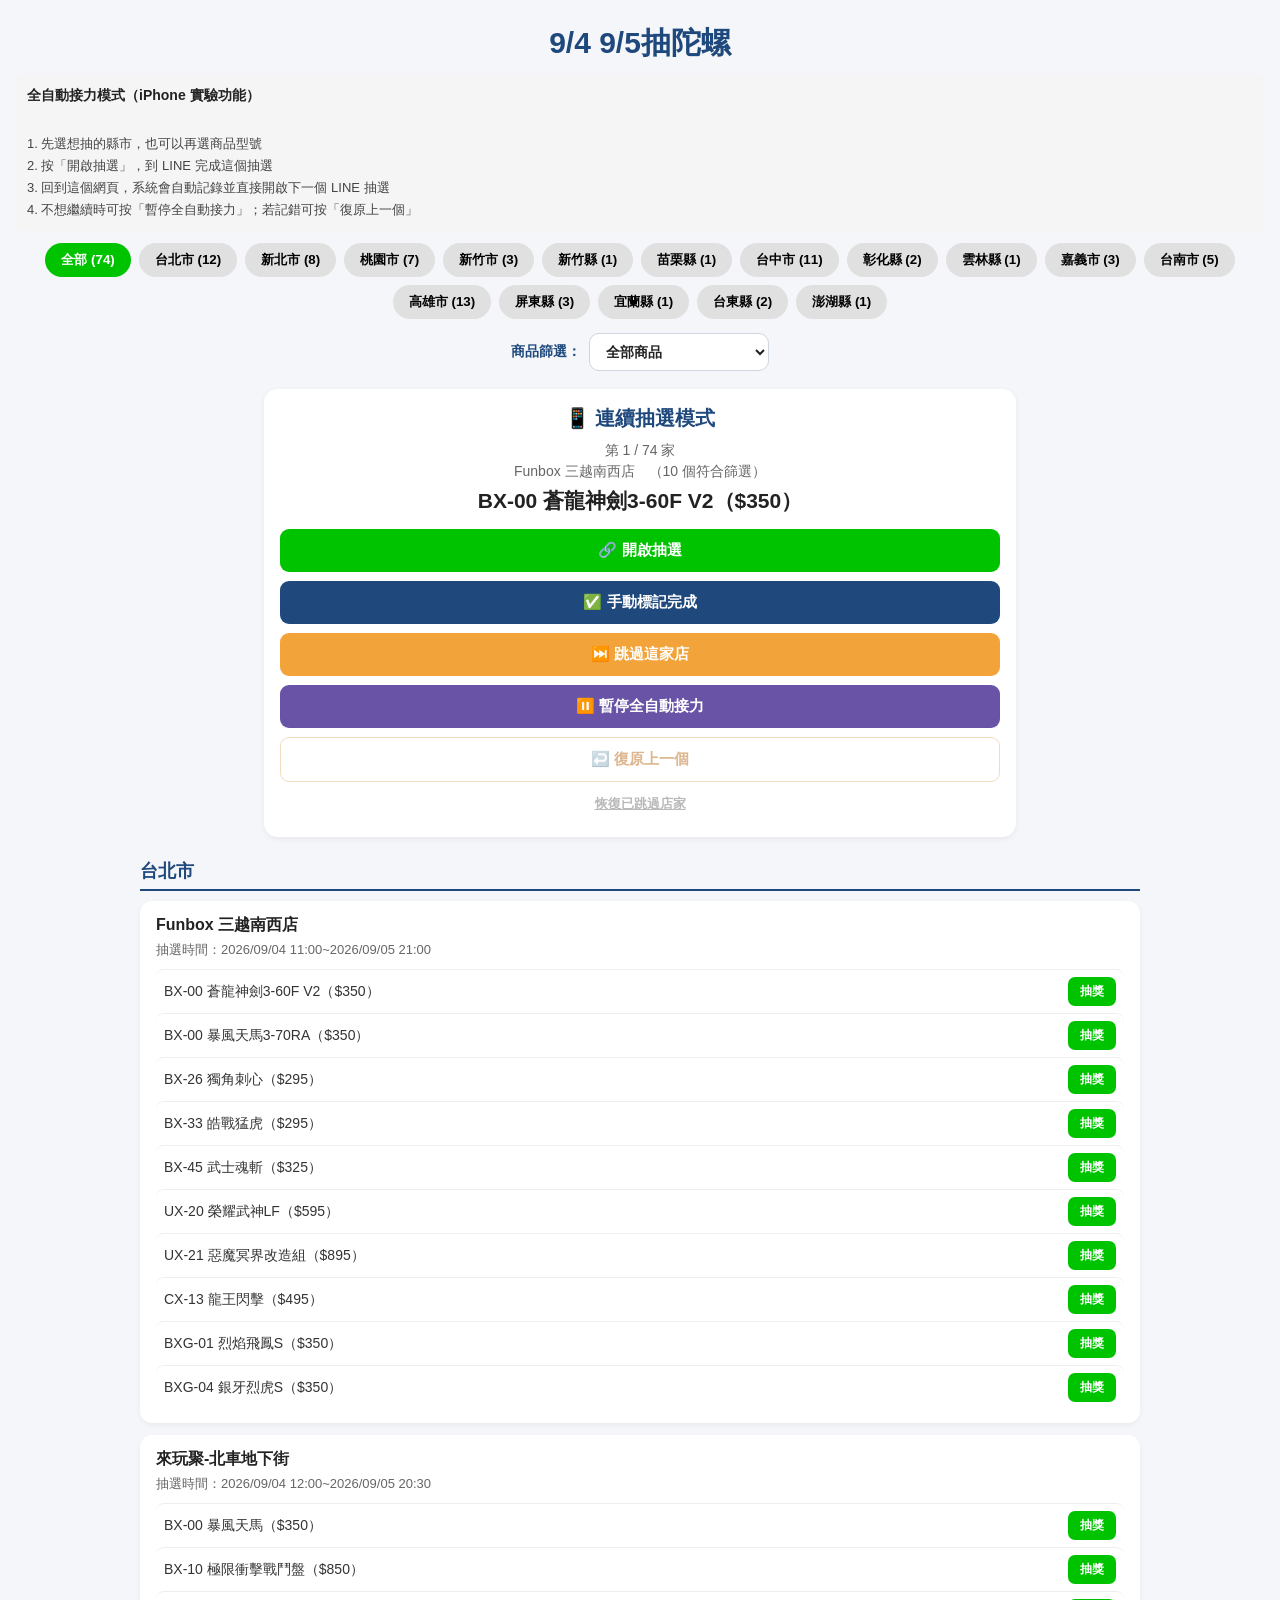
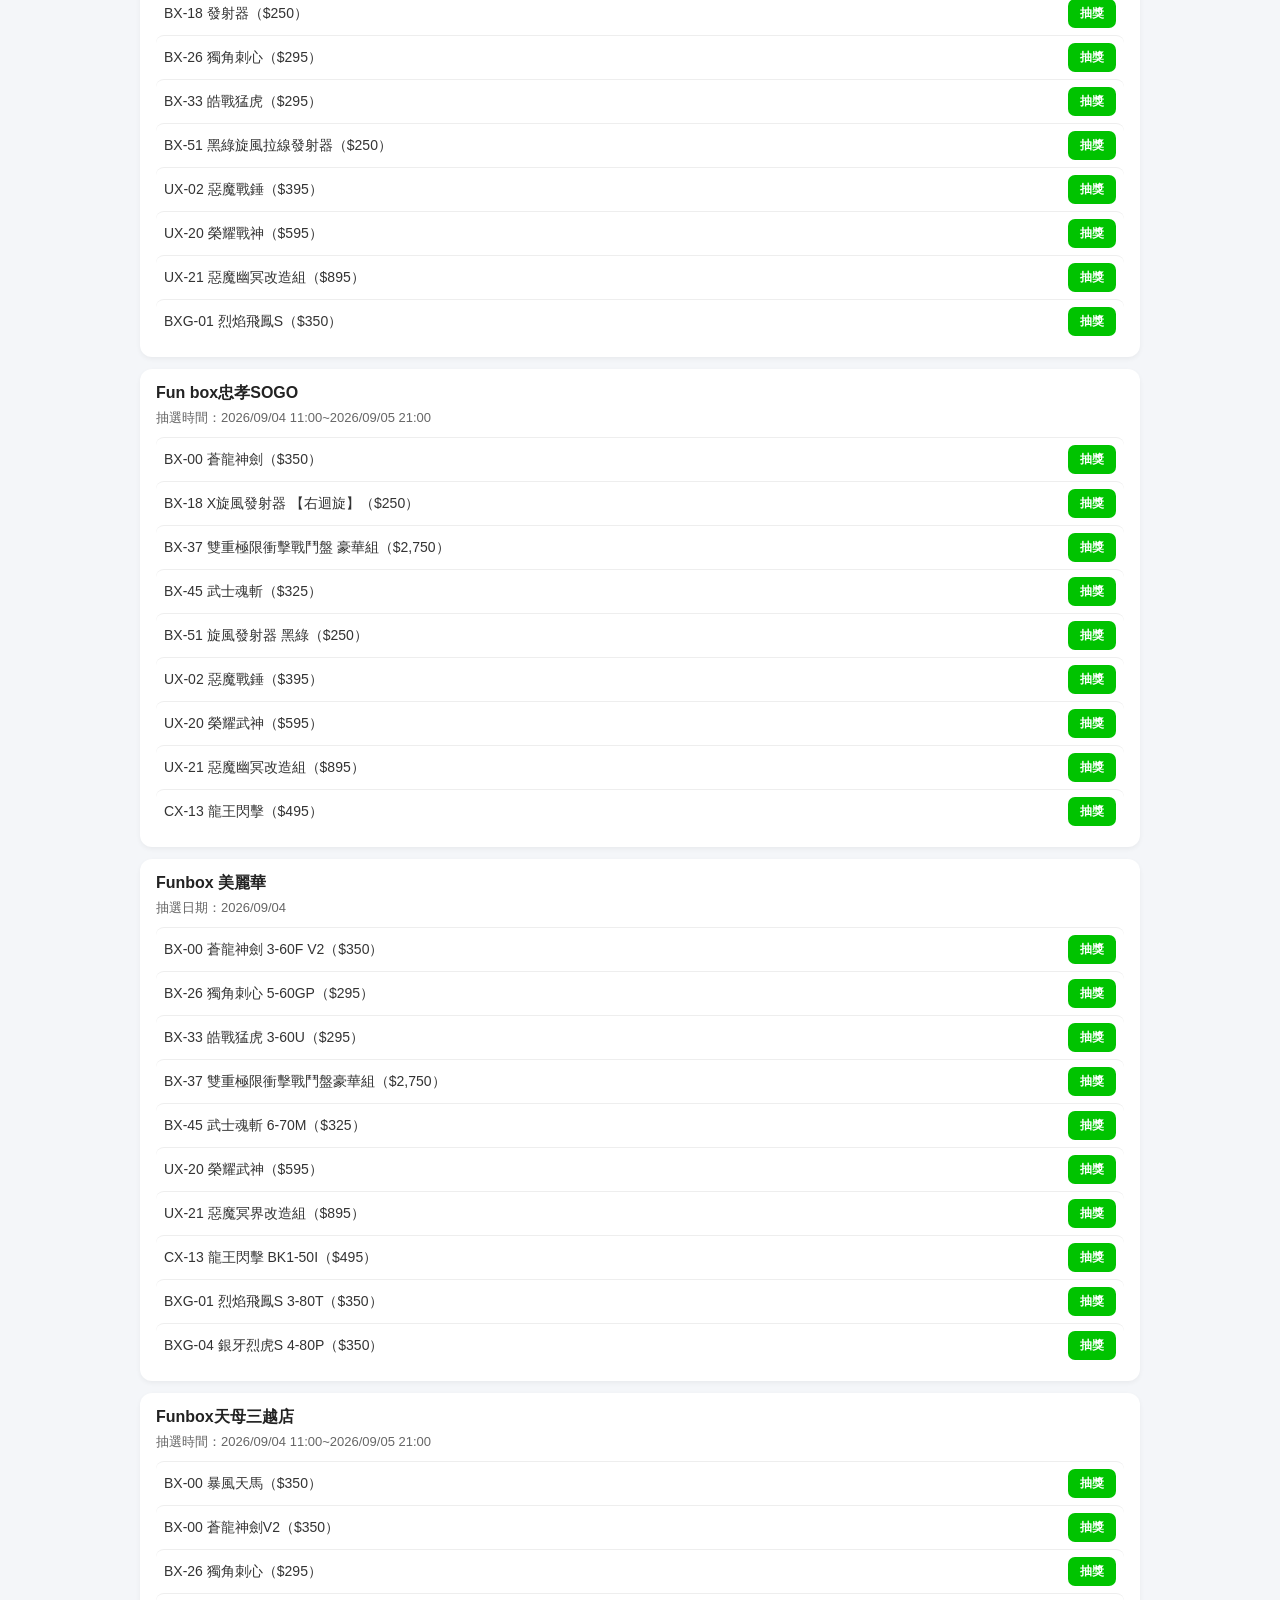
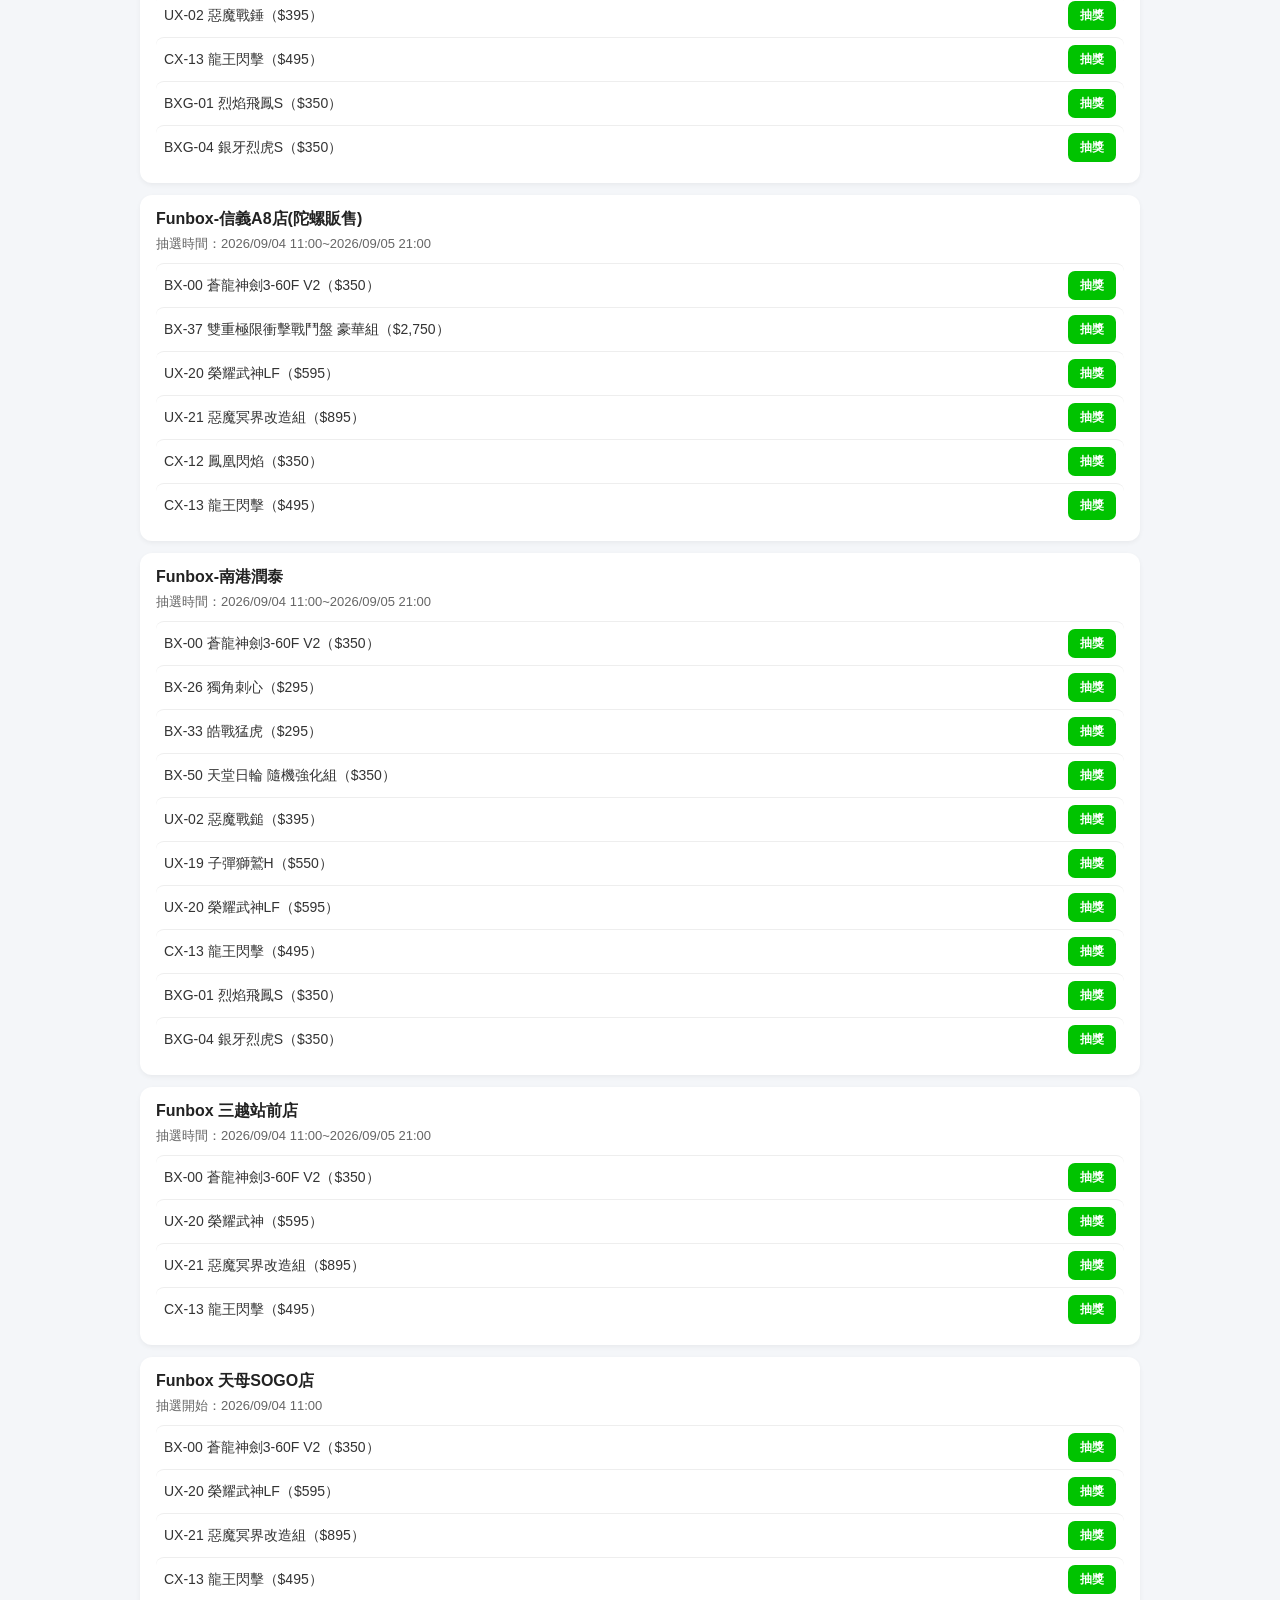
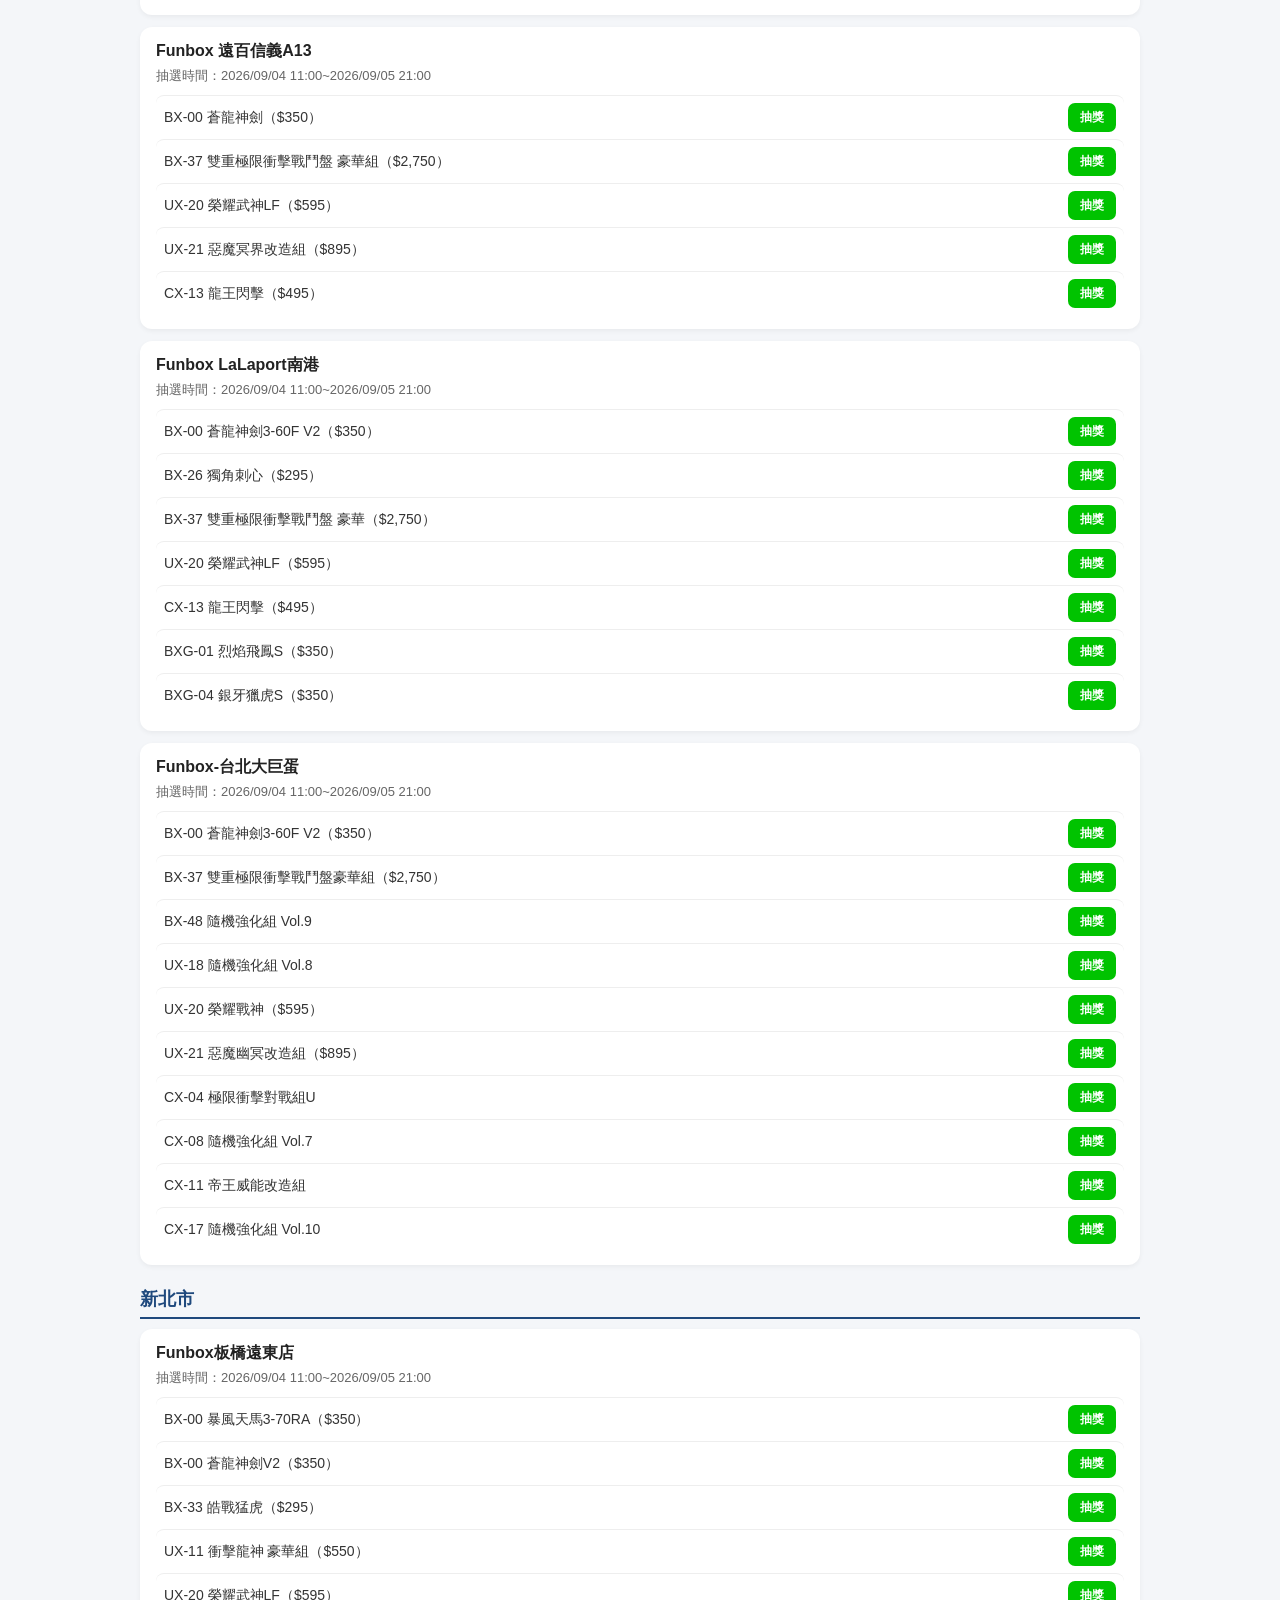
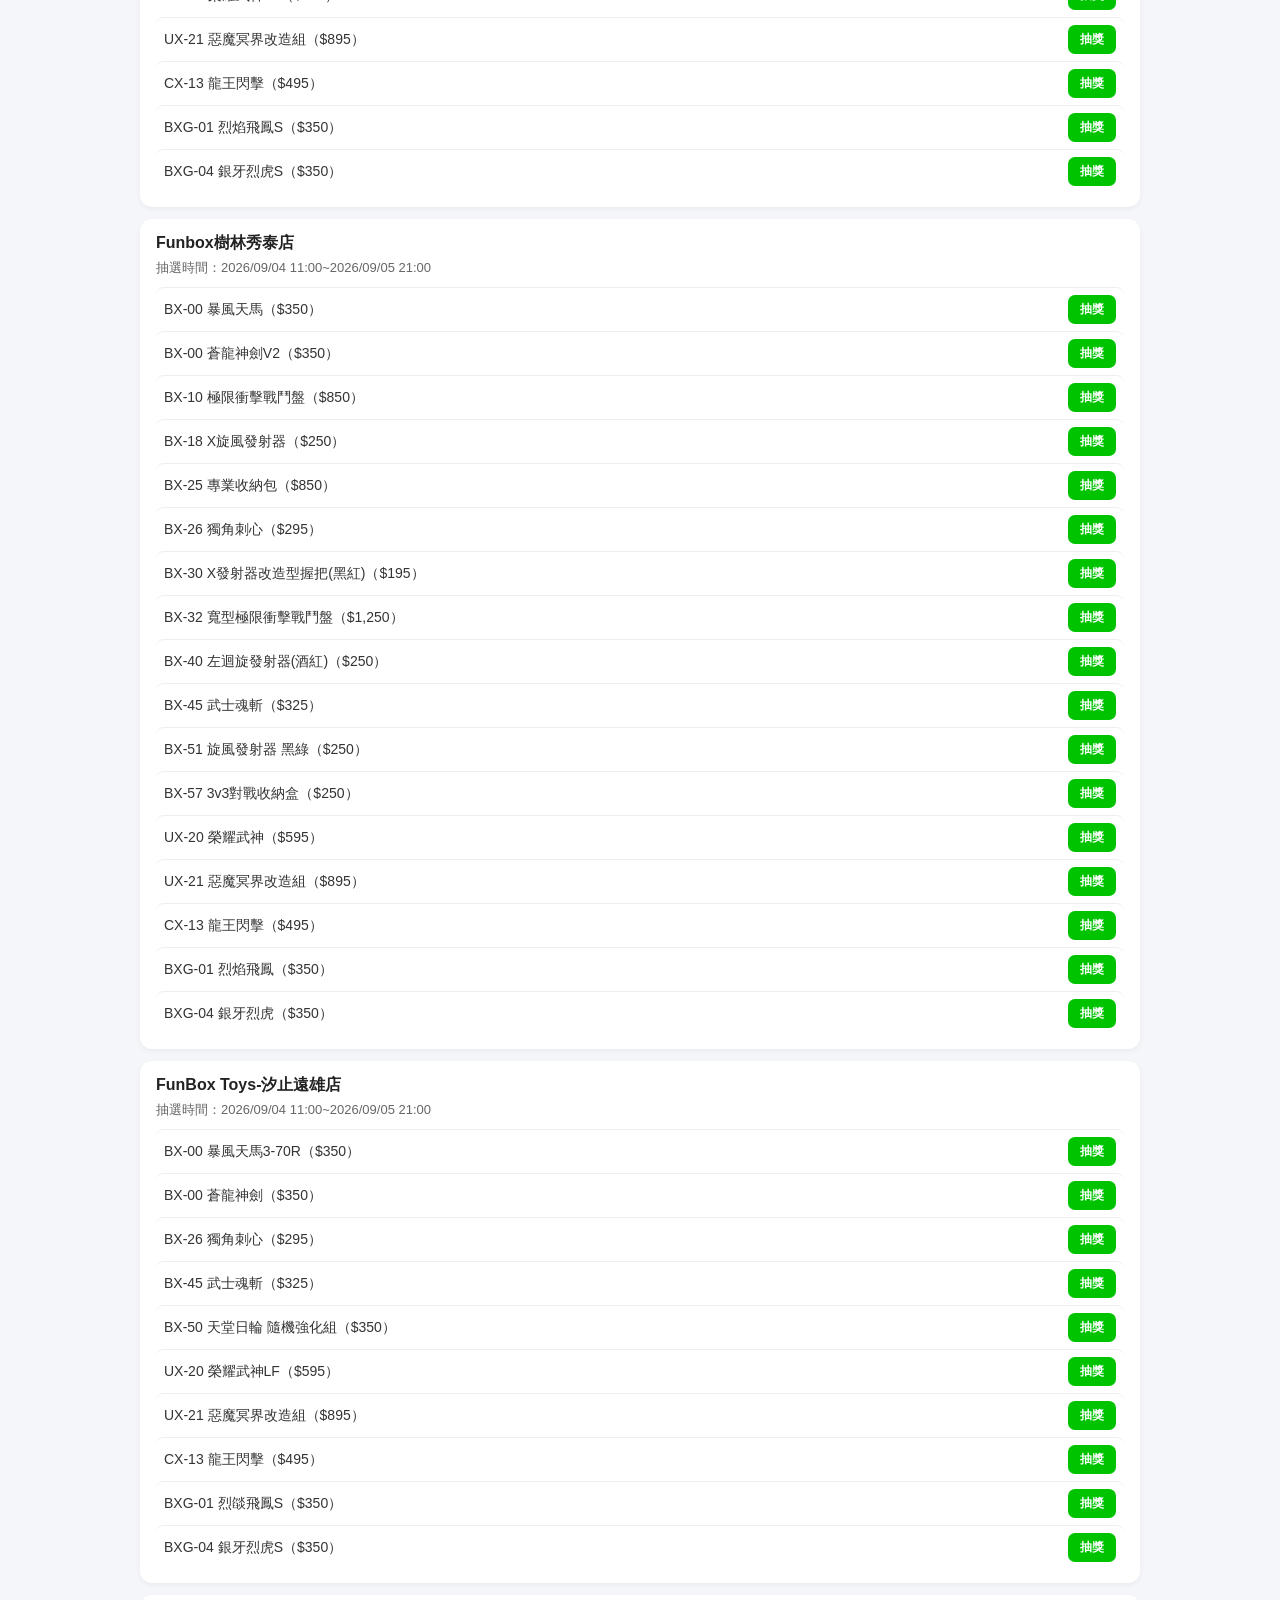
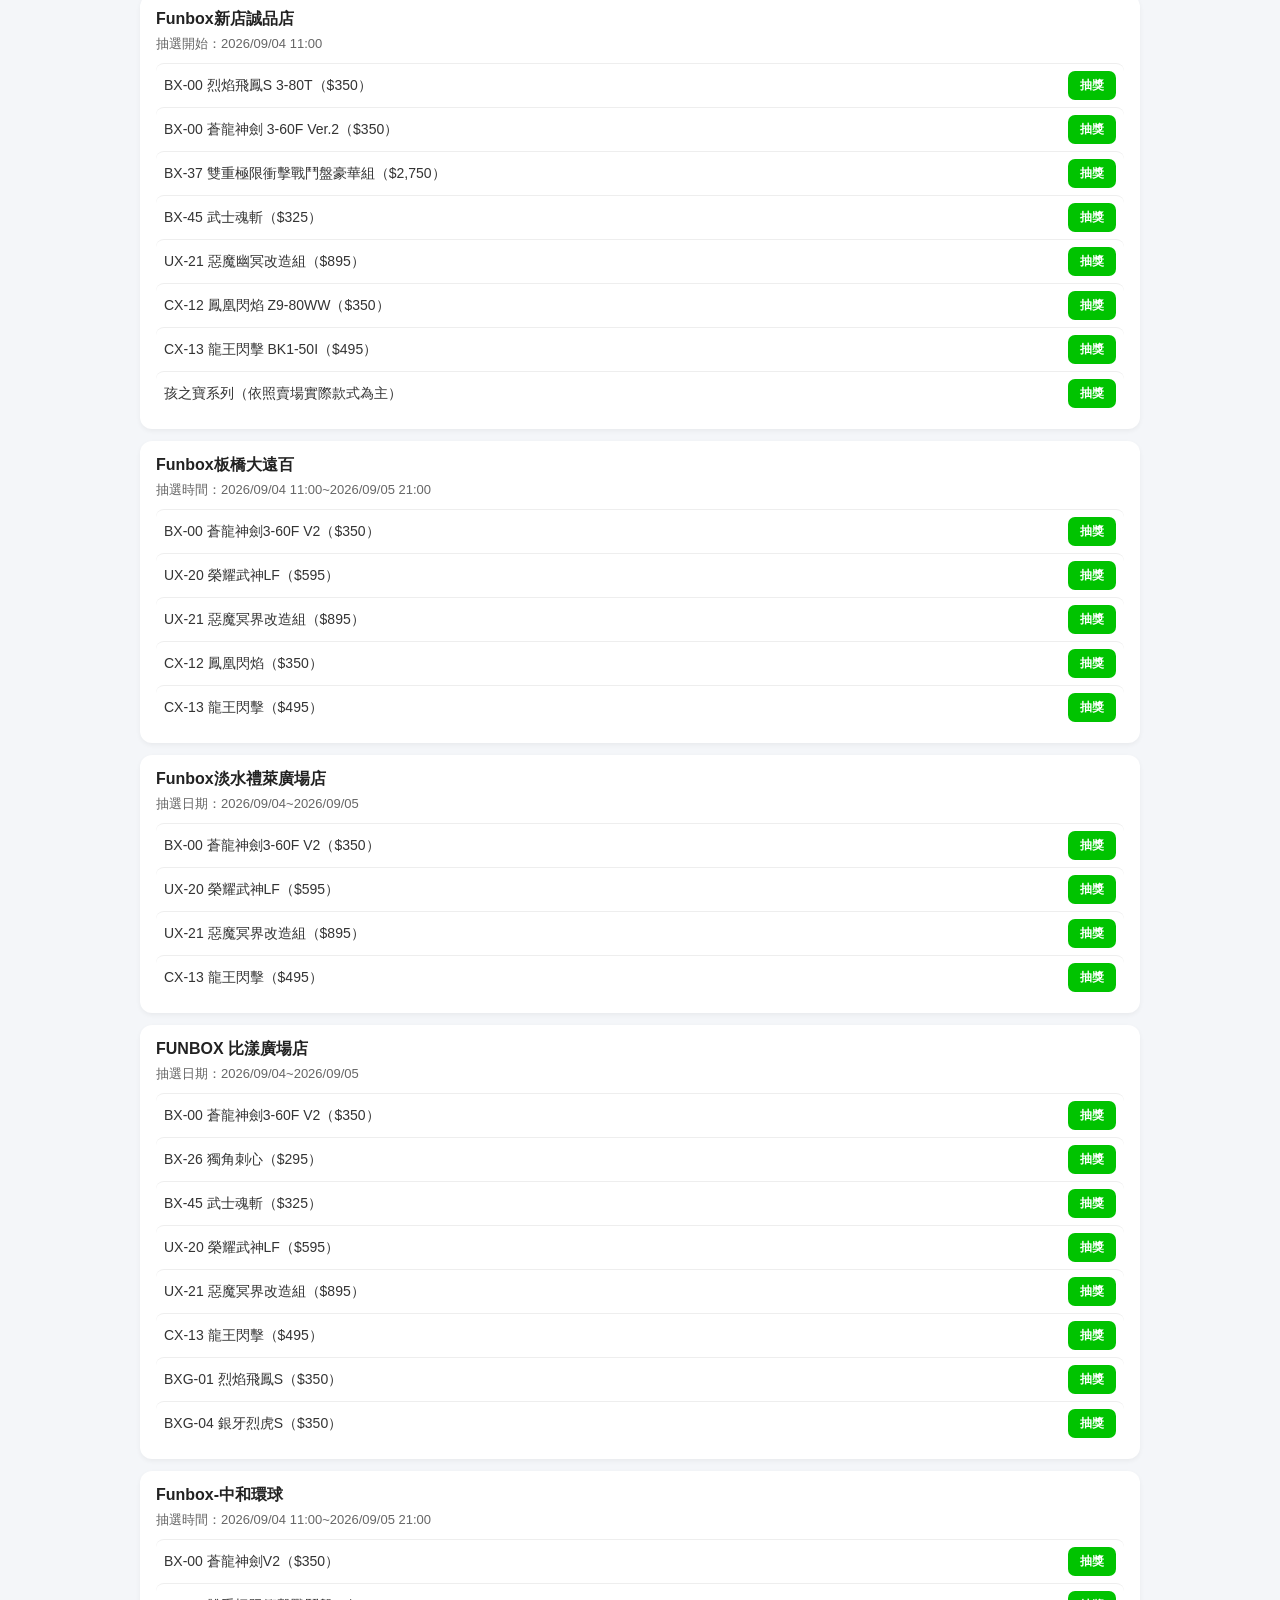
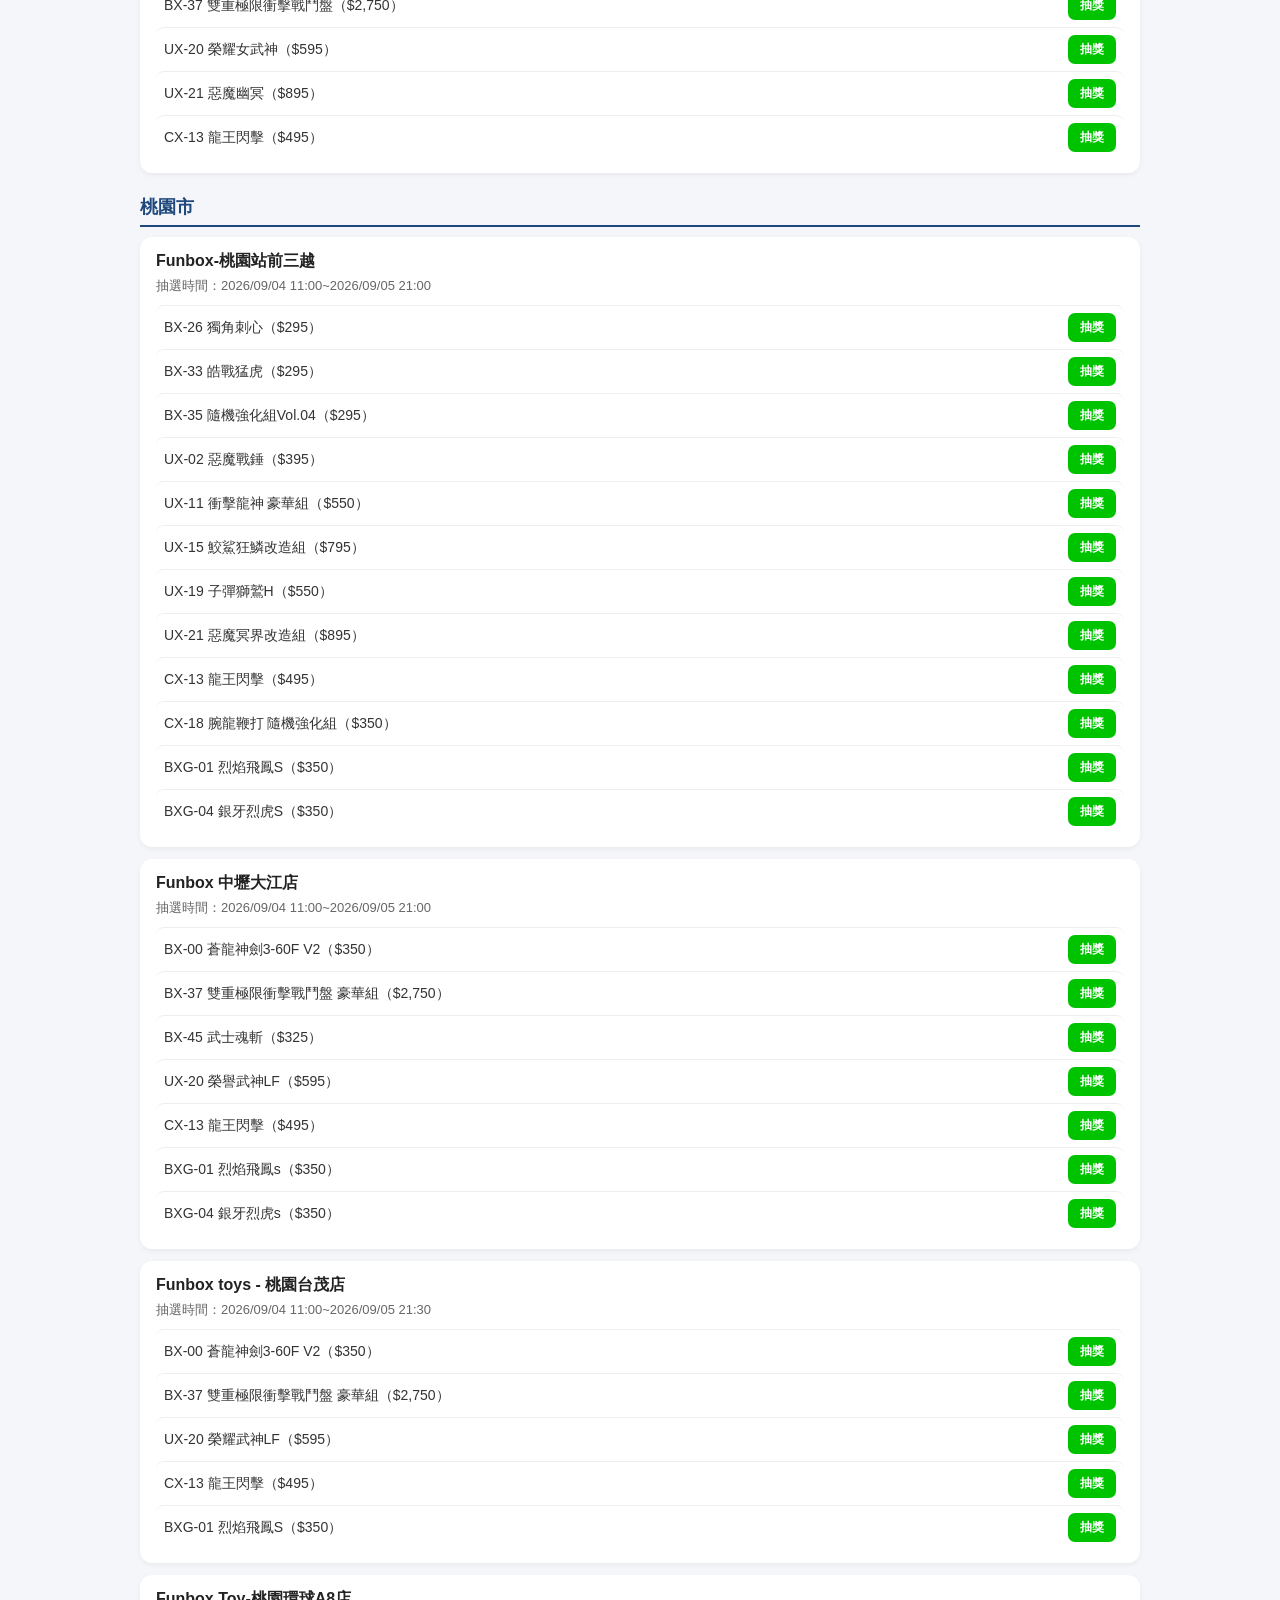
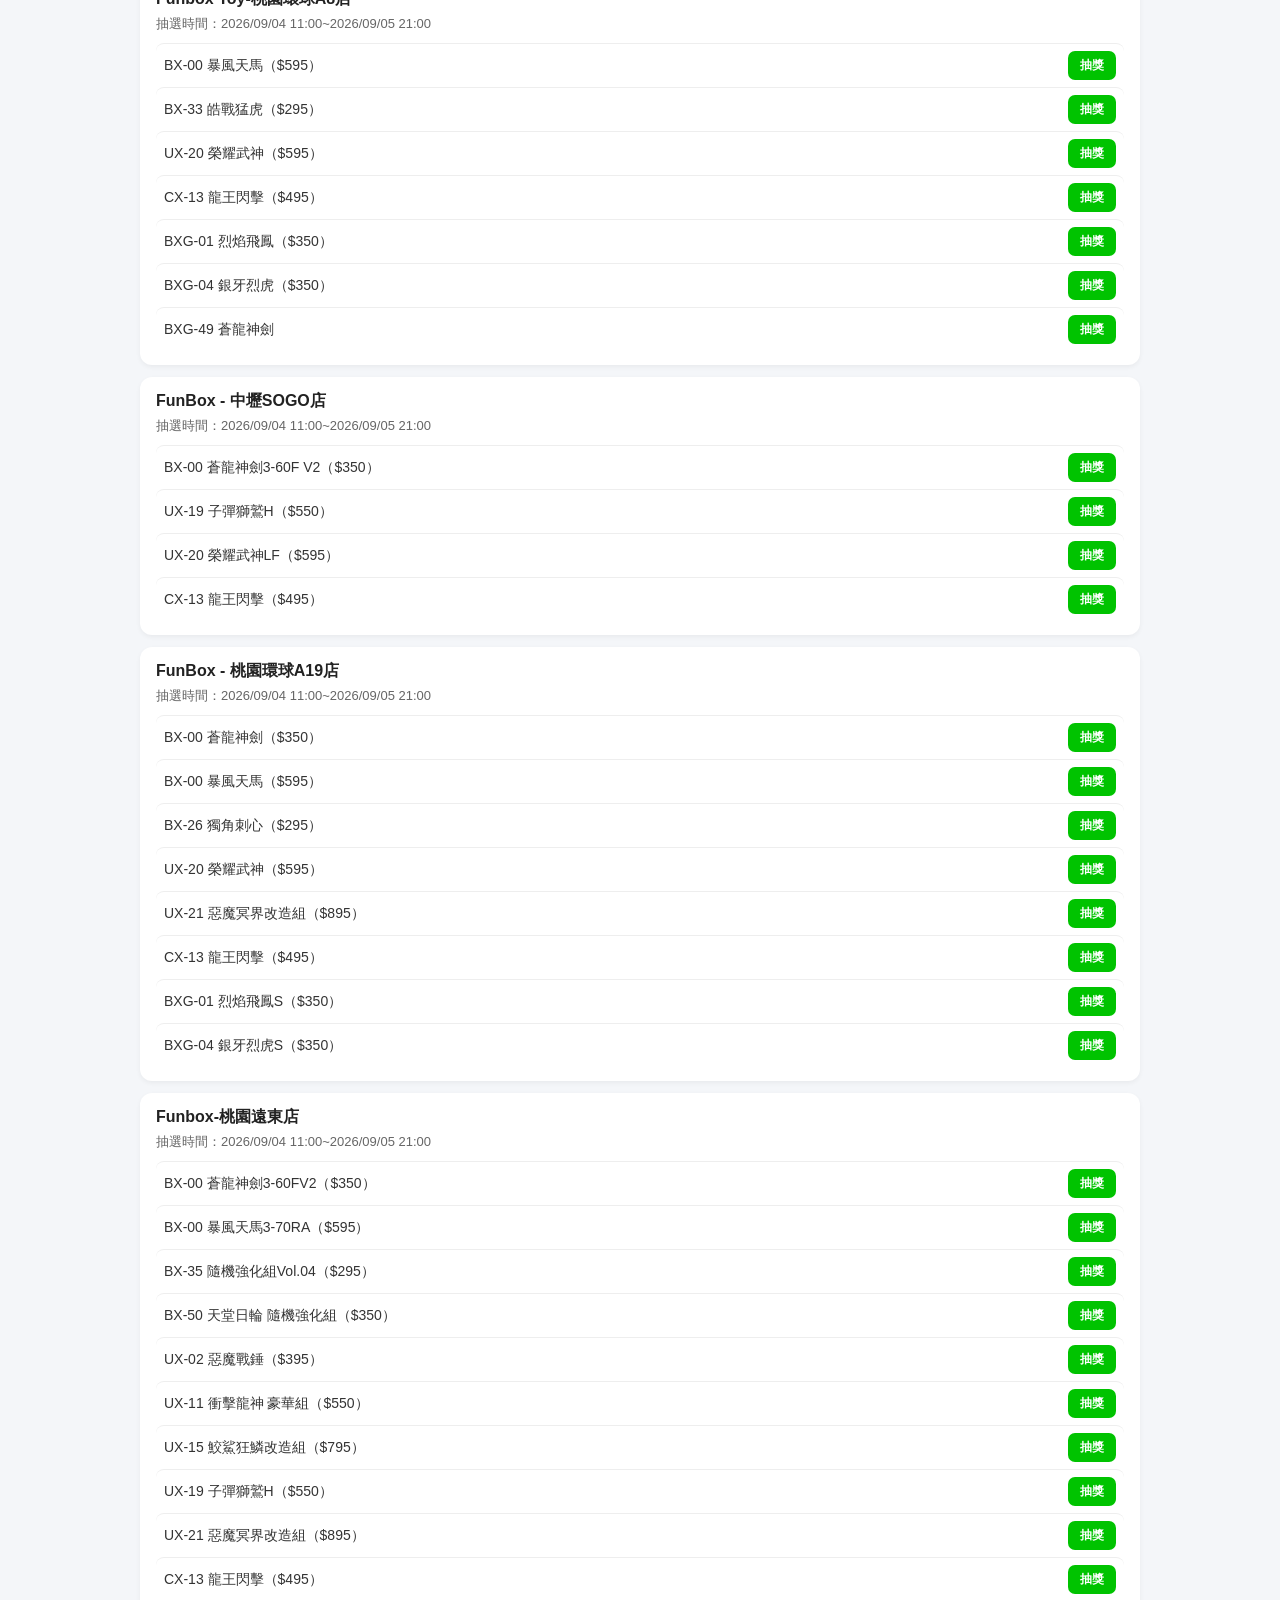
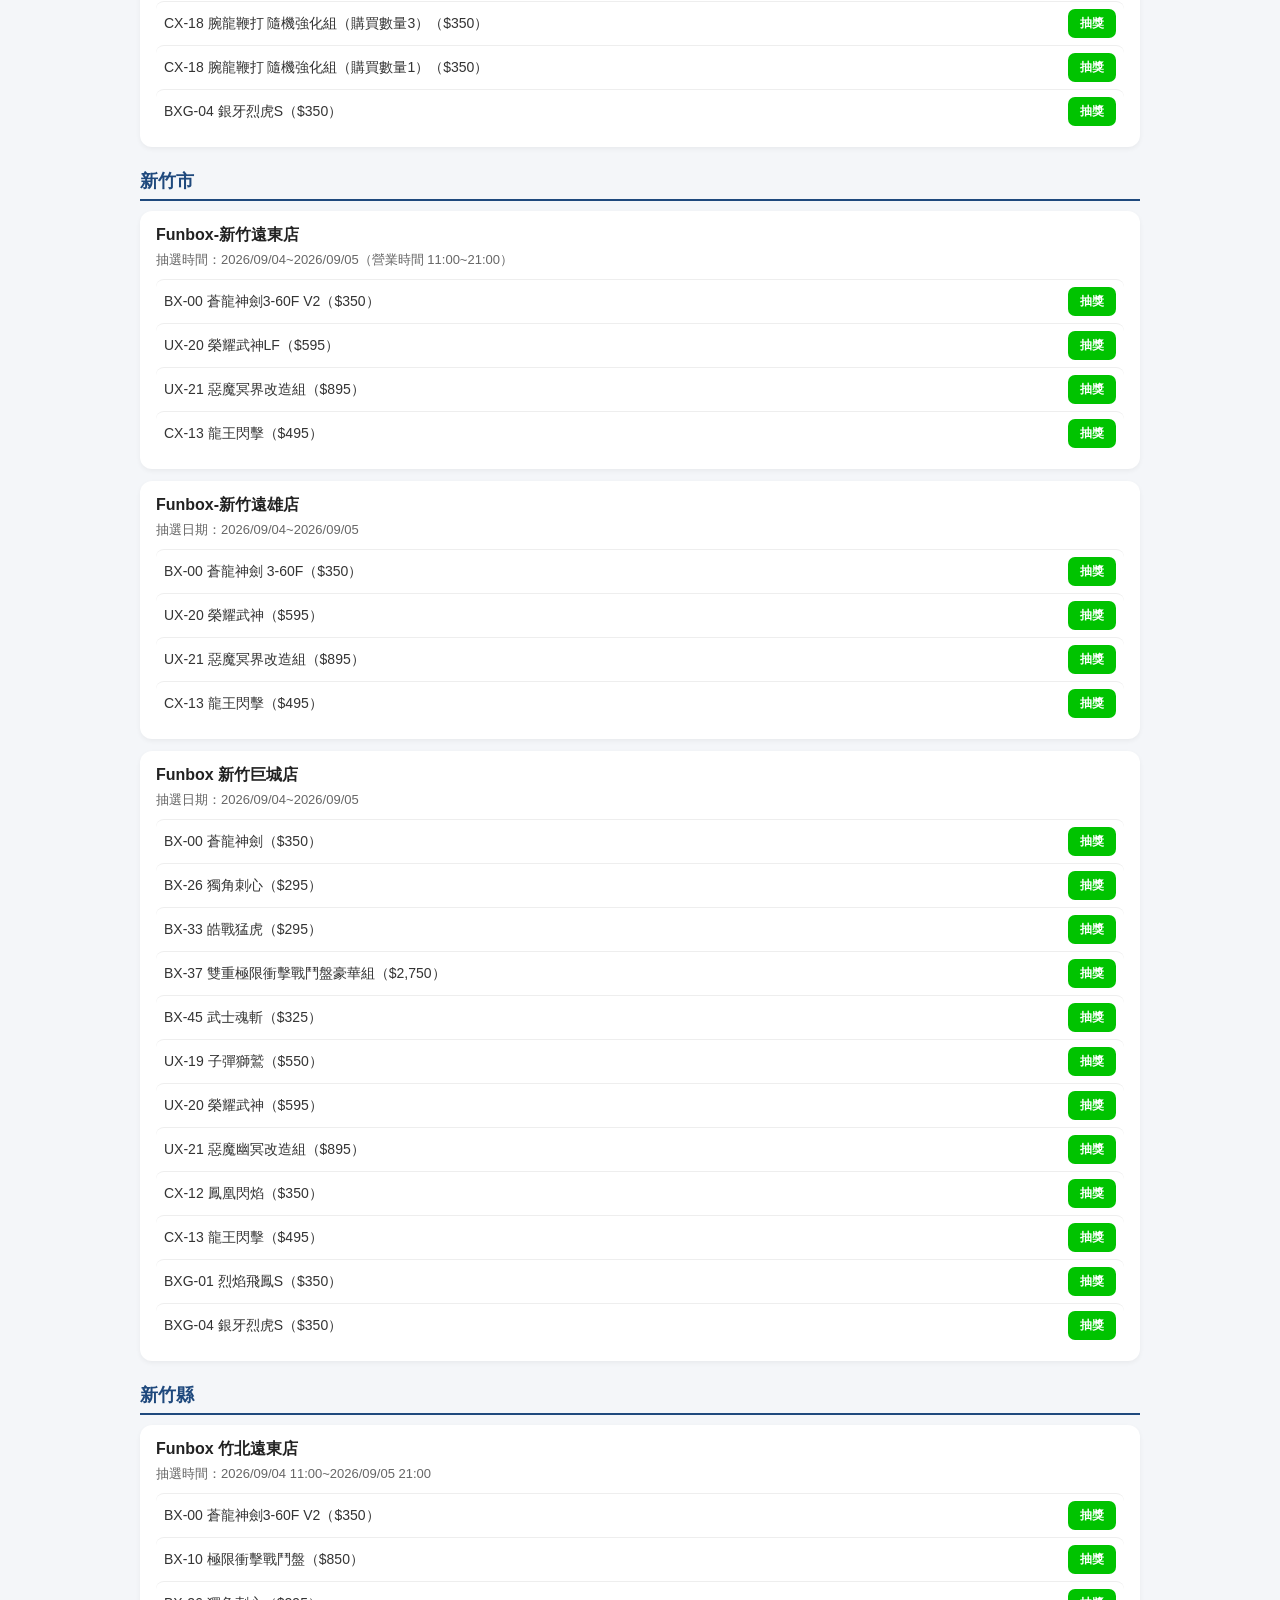
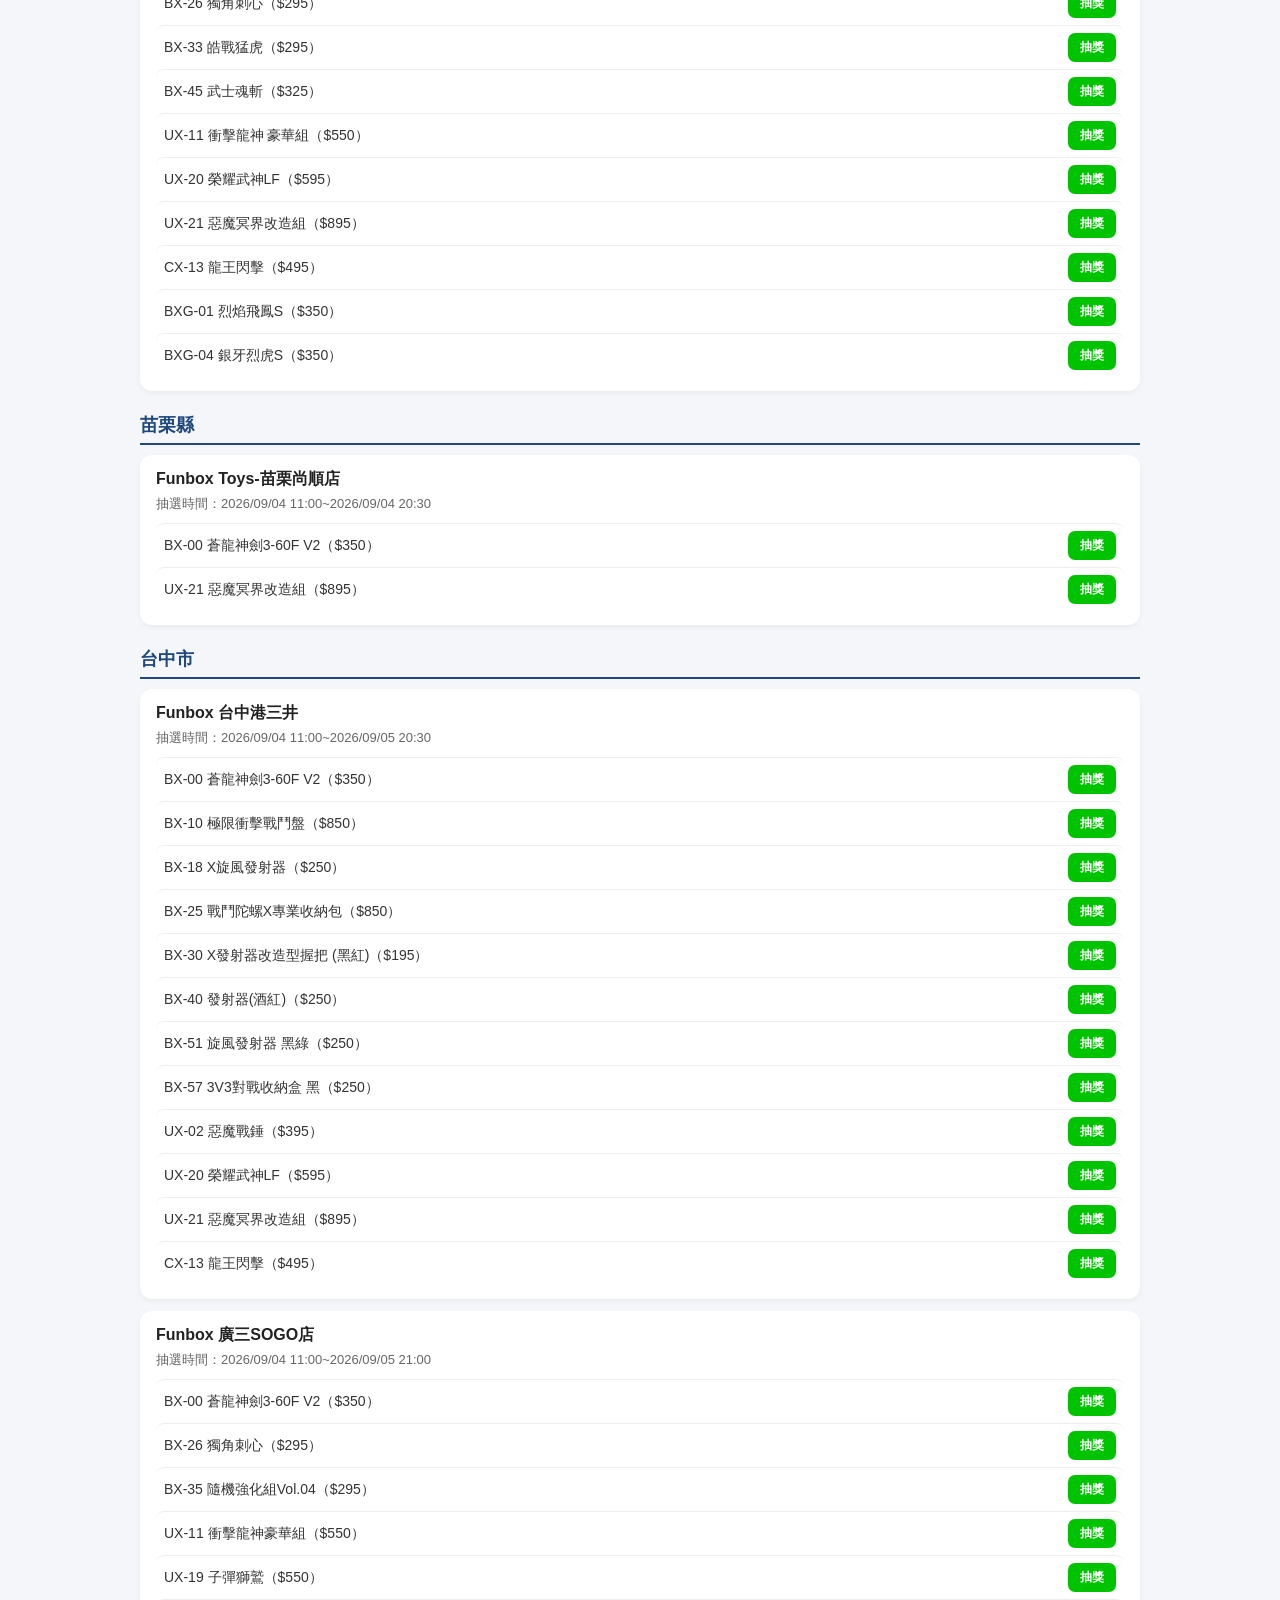
==== index.html @ c38f5ff8 "Automate safe upstream synchronization" ====
<!DOCTYPE html>

<html lang="zh-TW">
<head>
<meta charset="utf-8"/>
<meta content="width=device-width, initial-scale=1.0" name="viewport"/>
<title>Funbox / 來玩聚 LINE 官方帳號一鍵抽獎</title>
<style>
        body { font-family: -apple-system, BlinkMacSystemFont, "Segoe UI", Roboto, "Helvetica Neue", Arial, sans-serif; background-color: #f4f6f9; margin: 0; padding: 15px; color: #333; }
        h1 { text-align: center; font-size: 20px; color: #1f497d; margin-bottom: 5px; }
        p.subtitle { text-align: center; font-size: 13px; color: #666; margin-bottom: 20px; }
        .filter-btn-group { display: flex; justify-content: center; gap: 8px; flex-wrap: wrap; margin-bottom: 20px; }
        .filter-btn { padding: 8px 16px; border: none; background: #e0e0e0; border-radius: 20px; font-weight: bold; cursor: pointer; }
        .filter-btn.active { background: #00c300; color: white; }
        .grid { display: grid; grid-template-columns: repeat(auto-fill, minmax(280px, 1fr)); gap: 12px; max-width: 1000px; margin: 0 auto; }
        .card { background: white; border-radius: 12px; padding: 12px 16px; box-shadow: 0 2px 5px rgba(0,0,0,0.05); display: flex; justify-content: space-between; align-items: center; }
        .card-info { display: flex; flex-direction: column; }
        .store-name { font-size: 15px; font-weight: bold; margin: 2px 0; color: #222; }
        .line-id { font-size: 12px; color: #666; }
        .add-btn { background-color: #00c300; color: white; text-decoration: none; font-weight: bold; padding: 8px 14px; border-radius: 8px; font-size: 13px; white-space: nowrap; transition: background 0.2s; }
        .add-btn.clicked { background-color: #a0a0a0 !important; }

    
        .page-tabs { display:flex; justify-content:center; gap:10px; margin:8px auto 18px; flex-wrap:wrap; }
        .page-tab { padding:9px 18px; border:0; border-radius:20px; background:#e0e0e0; font-weight:bold; cursor:pointer; }
        .page-tab.active { background:#1f497d; color:white; }
        .draw-filter-btn-group { display:flex; justify-content:center; gap:8px; flex-wrap:wrap; margin-bottom:20px; }
        .draw-list { max-width:1000px; margin:0 auto; }
        .draw-city { font-size:18px; font-weight:bold; color:#1f497d; margin:22px 0 10px; padding-bottom:6px; border-bottom:2px solid #1f497d; }
        .draw-store { background:white; border-radius:12px; padding:14px 16px; margin-bottom:12px; box-shadow:0 2px 5px rgba(0,0,0,0.05); }
        .draw-store-name { font-size:16px; font-weight:bold; color:#222; }
        .draw-start { font-size:13px; color:#666; margin:5px 0 10px; }
        .draw-item { display:flex; align-items:center; justify-content:space-between; gap:12px; padding:7px 0; border-top:1px solid #eee; }
        .draw-product { font-size:14px; }
        .draw-link { background:#00c300; color:white; text-decoration:none; font-weight:bold; padding:6px 12px; border-radius:7px; font-size:12px; white-space:nowrap; }
        .draw-link.not-started {
    background-color: #d9d9d9 !important;
    color: #999 !important;
    border-color: #d0d0d0 !important;
    cursor: not-allowed !important;
    pointer-events: none !important;
}

.draw-link.clicked {
            background-color: #a0a0a0 !important;
            color: white !important;
        }


        .draw-main-title {
            text-align: center;
            font-size: 30px;
            color: #1f497d;
            margin: 8px 0 6px;
            font-weight: 800;
        }
        .draw-reminder {
            text-align: center;
            font-size: 20px !important;
            color: #d35400 !important;
            font-weight: 700;
            margin: 0 auto 20px !important;
        }
    
/* ===== 連續抽選模式 V2 ===== */
.continuous-draw-panel {
    max-width: 720px;
    margin: 18px auto 22px;
    background: #fff;
    border-radius: 14px;
    padding: 16px;
    box-shadow: 0 2px 6px rgba(0,0,0,.06);
    text-align: center;
}
.continuous-draw-title {
    font-size: 20px;
    font-weight: 800;
    color: #1f497d;
    margin: 0 0 8px;
}
.continuous-draw-progress {
    font-size: 14px;
    color: #666;
    margin-bottom: 5px;
}
.continuous-draw-store {
    font-size: 14px;
    color: #666;
    margin-bottom: 4px;
}
.continuous-draw-product {
    font-size: 21px;
    font-weight: 800;
    color: #222;
    margin: 6px 0 14px;
    word-break: break-word;
}
.continuous-draw-actions {
    display: grid;
    grid-template-columns: 1fr 1fr;
    gap: 9px;
}
.continuous-draw-open,
.continuous-draw-next,
.continuous-draw-skip {
    border: 0;
    border-radius: 9px;
    padding: 11px 10px;
    font-size: 15px;
    font-weight: 800;
    cursor: pointer;
}
.continuous-draw-open {
    grid-column: 1 / -1;
    background: #00c300;
    color: #fff;
}
.continuous-draw-next {
    background: #1f497d;
    color: #fff;
}
.continuous-draw-skip {
    background: #e0e0e0;
    color: #222;
}
.continuous-draw-open:active,
.continuous-draw-next:active,
.continuous-draw-skip:active {
    transform: translateY(1px);
}
@media (max-width: 520px) {
    .continuous-draw-panel {
        padding: 14px;
        margin-left: 2px;
        margin-right: 2px;
    }
    .continuous-draw-product {
        font-size: 19px;
    }
}

    
/* ===== Funbox 連續抽選模式 V4 ===== */
.continuous-draw-panel{max-width:720px;margin:18px auto 22px;background:#fff;border-radius:14px;padding:16px;box-shadow:0 2px 6px rgba(0,0,0,.06)}
.continuous-draw-title{text-align:center;font-size:20px;font-weight:800;color:#1f497d;margin-bottom:10px}
.continuous-draw-label{text-align:center;font-size:13px;color:#666;margin:8px 0 6px}
.continuous-draw-scopes{display:flex;flex-wrap:wrap;gap:7px;justify-content:center;margin-bottom:12px}
.continuous-draw-scope{border:0;border-radius:999px;padding:8px 13px;background:#e5e5e5;color:#222;font-weight:700;cursor:pointer}
.continuous-draw-scope.active{background:#00c300;color:#fff}
.continuous-draw-progress{text-align:center;font-size:14px;color:#666;margin:8px 0 3px}
.continuous-draw-store{text-align:center;font-size:14px;color:#666}
.continuous-draw-product{text-align:center;font-size:21px;font-weight:800;color:#222;margin:6px 0 14px;word-break:break-word}
.continuous-draw-open,.continuous-draw-next{width:100%;border:0;border-radius:9px;padding:12px 10px;font-size:15px;font-weight:800;cursor:pointer}
.continuous-draw-open{background:#00c300;color:#fff;margin-bottom:9px}
.continuous-draw-next{background:#1f497d;color:#fff}
.continuous-draw-open:disabled,.continuous-draw-next:disabled{opacity:.45;cursor:not-allowed}
@media(max-width:520px){.continuous-draw-panel{margin-left:2px;margin-right:2px;padding:14px}.continuous-draw-product{font-size:19px}.continuous-draw-scope{padding:7px 11px;font-size:13px}}


/* ===== 連續抽選已完成狀態 ===== */
.draw-item.quick-drawn .draw-link {
    background: #d9d9d9 !important;
    color: #999 !important;
    border-color: #d0d0d0 !important;
    text-align: center;
}


.continuous-draw-guide{
    margin:10px 0 12px;
    padding:10px 12px;
    border-radius:9px;
    background:#f5f5f5;
    color:#444;
    font-size:13px;
    line-height:1.7;
    text-align:left;
}
.continuous-draw-guide strong{
    display:block;
    margin-bottom:3px;
    font-size:14px;
    color:#222;
}

</style>
<style>
#missing-store-panel{
  position:static;
  width:100%; max-width:100%; margin:0 0 12px 0;
  background:rgba(255,255,255,.97);
  border:1px solid #d8d8d8; border-radius:12px;
  box-shadow:0 4px 18px rgba(0,0,0,.16);
  font-family:inherit;
}
#missing-store-panel summary{
  cursor:pointer; list-style:none; padding:10px 12px;
  font-weight:700; font-size:14px; color:#222;
  display:flex; justify-content:space-between; align-items:center; gap:8px;
}
#missing-store-panel summary::-webkit-details-marker{display:none}
#missing-store-panel .missing-count{
  background:#ef4444; color:white; border-radius:999px;
  padding:2px 8px; font-size:12px; white-space:nowrap;
}
#missing-store-panel .missing-store-list{
  max-height:60vh; overflow:auto; border-top:1px solid #eee;
  padding:8px 12px 10px; margin:0;
}
#missing-store-panel .missing-store-item{
  padding:5px 0; border-bottom:1px dashed #eee;
  font-size:13px; line-height:1.35;
}
#missing-store-panel .missing-store-item:last-child{border-bottom:0}
#missing-store-panel .missing-note{
  padding:0 12px 9px; font-size:12px; color:#666;
}
@media (max-width:700px){
  #missing-store-panel{margin-bottom:10px}
}
</style><style>
#missing-stores-notice{
  width:fit-content;
  max-width:100%;
  margin:0 0 12px auto;
  padding:10px 14px;
  border:1px solid #d9d9d9;
  border-radius:10px;
  background:#fff;
  box-shadow:0 2px 8px rgba(0,0,0,.08);
  text-align:left;
}
#missing-stores-notice .missing-stores-title{
  font-weight:700;
  margin-bottom:6px;
}
#missing-stores-notice ul{
  margin:0;
  padding-left:20px;
}
#missing-stores-notice li{
  margin:3px 0;
  line-height:1.35;
}
@media (max-width:700px){
  #missing-stores-notice{
    width:100%;
    margin:0 0 10px 0;
    box-sizing:border-box;
  }
}
</style><style>
.product-filter-wrap{
    max-width:1000px;
    margin:-6px auto 18px;
    display:flex;
    align-items:center;
    justify-content:center;
    gap:8px;
}
.product-filter-label{
    font-size:14px;
    font-weight:700;
    color:#1f497d;
}
.product-filter-select{
    min-width:180px;
    max-width:260px;
    padding:9px 12px;
    border:1px solid #cfd6df;
    border-radius:10px;
    background:#fff;
    color:#222;
    font-size:14px;
    font-weight:700;
}
@media(max-width:520px){
    .product-filter-wrap{
        margin-top:-4px;
        padding:0 2px;
    }
    .product-filter-select{
        flex:1;
        min-width:0;
    }
}
</style><style>
.draw-item-clickable{
    cursor:pointer;
    border-radius:8px;
    padding-left:8px;
    padding-right:8px;
    transition:background-color .15s ease, transform .05s ease;
}
.draw-item-clickable:hover{background:#f3f7fb;}
.draw-item-clickable:active{transform:translateY(1px);}
.draw-item-clickable:focus-visible{
    outline:2px solid #1f497d;
    outline-offset:2px;
}
.draw-item-clickable.quick-drawn,
.draw-item-clickable:has(.draw-link.clicked){
    background:#f2f2f2;
}
@media(max-width:520px){
    .draw-item-clickable{
        padding-top:9px;
        padding-bottom:9px;
    }
}
</style><style>
/* ===== 手動抽 / 快速抽 已完成顏色統一 ===== */
#page-draws .draw-item.quick-drawn .draw-link,
#page-draws .draw-link.clicked {
    background-color:#a0a0a0 !important;
    color:#fff !important;
    border-color:#a0a0a0 !important;
}
#page-draws .draw-item.quick-drawn,
#page-draws .draw-item-clickable:has(.draw-link.clicked) {
    background:#f2f2f2 !important;
}
</style><link rel="stylesheet" href="custom/continuous-draw.css">
</head>
<body>
<h1 id="stores-title" style="display:none;; display:none !important">LINE 門市帳號一鍵快速加好友</h1>
<p class="subtitle" id="stores-subtitle" style="display:none;; display:none !important">上方可直接依縣市篩選門市；點擊右側按鈕會開啟 LINE App 加好友（已點過會自動變灰色）</p>
<div class="filter-btn-group" style="display:none;; display:none !important">
<button class="filter-btn active" onclick="filterRegion('all', this)">全部 (77)</button>
<button class="filter-btn" onclick="filterRegion('台北市', this)">台北市 (12)</button><button class="filter-btn" onclick="filterRegion('新北市', this)">新北市 (9)</button><button class="filter-btn" onclick="filterRegion('桃園市', this)">桃園市 (7)</button><button class="filter-btn" onclick="filterRegion('新竹市', this)">新竹市 (3)</button><button class="filter-btn" onclick="filterRegion('新竹縣', this)">新竹縣 (2)</button><button class="filter-btn" onclick="filterRegion('苗栗縣', this)">苗栗縣 (1)</button><button class="filter-btn" onclick="filterRegion('台中市', this)">台中市 (11)</button><button class="filter-btn" onclick="filterRegion('彰化縣', this)">彰化縣 (2)</button><button class="filter-btn" onclick="filterRegion('雲林縣', this)">雲林縣 (1)</button><button class="filter-btn" onclick="filterRegion('嘉義市', this)">嘉義市 (3)</button><button class="filter-btn" onclick="filterRegion('台南市', this)">台南市 (5)</button><button class="filter-btn" onclick="filterRegion('高雄市', this)">高雄市 (13)</button><button class="filter-btn" onclick="filterRegion('屏東縣', this)">屏東縣 (3)</button><button class="filter-btn" onclick="filterRegion('宜蘭縣', this)">宜蘭縣 (1)</button><button class="filter-btn" onclick="filterRegion('花蓮縣', this)">花蓮縣 (1)</button><button class="filter-btn" onclick="filterRegion('台東縣', this)">台東縣 (2)</button><button class="filter-btn" onclick="filterRegion('澎湖縣', this)">澎湖縣 (1)</button></div>
<div class="grid" id="storeGrid" style="display:none;; display:none !important">
<div class="card" data-region="台北市"><div class="card-info"><div class="store-name">台北地下街16號</div><span class="line-id">@453cqkyj</span></div><a class="add-btn" href="https://line.me/ti/p/~@453cqkyj" id="btn-453cqkyj" onclick="markVisited('453cqkyj')" rel="noopener" target="_blank">＋ 加好友</a></div>
<div class="card" data-region="高雄市"><div class="card-info"><div class="store-name">新楠家樂福</div><span class="line-id">@022itqlw</span></div><a class="add-btn" href="https://line.me/ti/p/~@022itqlw" id="btn-022itqlw" onclick="markVisited('022itqlw')" rel="noopener" target="_blank">＋ 加好友</a></div>
<div class="card" data-region="台南市"><div class="card-info"><div class="store-name">台南新仁家樂福</div><span class="line-id">@162fxyom</span></div><a class="add-btn" href="https://line.me/ti/p/~@162fxyom" id="btn-162fxyom" onclick="markVisited('162fxyom')" rel="noopener" target="_blank">＋ 加好友</a></div>
<div class="card" data-region="彰化縣"><div class="card-info"><div class="store-name">彰化家樂福</div><span class="line-id">@766sgllj</span></div><a class="add-btn" href="https://line.me/ti/p/~@766sgllj" id="btn-766sgllj" onclick="markVisited('766sgllj')" rel="noopener" target="_blank">＋ 加好友</a></div>
<div class="card" data-region="彰化縣"><div class="card-info"><div class="store-name">員林大潤發</div><span class="line-id">@958tzuco</span></div><a class="add-btn" href="https://line.me/ti/p/~@958tzuco" id="btn-958tzuco" onclick="markVisited('958tzuco')" rel="noopener" target="_blank">＋ 加好友</a></div>
<div class="card" data-region="雲林縣"><div class="card-info"><div class="store-name">斗六家樂福</div><span class="line-id">@rsp8657s</span></div><a class="add-btn" href="https://line.me/ti/p/~@rsp8657s" id="btn-rsp8657s" onclick="markVisited('rsp8657s')" rel="noopener" target="_blank">＋ 加好友</a></div>
<div class="card" data-region="高雄市"><div class="card-info"><div class="store-name">鳳山家樂福</div><span class="line-id">@189yvcce</span></div><a class="add-btn" href="https://line.me/ti/p/~@189yvcce" id="btn-189yvcce" onclick="markVisited('189yvcce')" rel="noopener" target="_blank">＋ 加好友</a></div>
<div class="card" data-region="高雄市"><div class="card-info"><div class="store-name">楠梓家樂福</div><span class="line-id">@241cmnww</span></div><a class="add-btn" href="https://line.me/ti/p/~@241cmnww" id="btn-241cmnww" onclick="markVisited('241cmnww')" rel="noopener" target="_blank">＋ 加好友</a></div>
<div class="card" data-region="屏東縣"><div class="card-info"><div class="store-name">新屏家樂福</div><span class="line-id">@308oaews</span></div><a class="add-btn" href="https://line.me/ti/p/~@308oaews" id="btn-308oaews" onclick="markVisited('308oaews')" rel="noopener" target="_blank">＋ 加好友</a></div>
<div class="card" data-region="台北市"><div class="card-info"><div class="store-name">台北忠孝遠東SOGO</div><span class="line-id">@lcn7452p</span></div><a class="add-btn" href="https://line.me/ti/p/~@lcn7452p" id="btn-lcn7452p" onclick="markVisited('lcn7452p')" rel="noopener" target="_blank">＋ 加好友</a></div>
<div class="card" data-region="台北市"><div class="card-info"><div class="store-name">三越南西</div><span class="line-id">@626iceit</span></div><a class="add-btn" href="https://line.me/ti/p/~@626iceit" id="btn-626iceit" onclick="markVisited('626iceit')" rel="noopener" target="_blank">＋ 加好友</a></div>
<div class="card" data-region="台北市"><div class="card-info"><div class="store-name">三越站前</div><span class="line-id">@631ovgxp</span></div><a class="add-btn" href="https://line.me/ti/p/~@631ovgxp" id="btn-631ovgxp" onclick="markVisited('631ovgxp')" rel="noopener" target="_blank">＋ 加好友</a></div>
<div class="card" data-region="台北市"><div class="card-info"><div class="store-name">天母SOGO</div><span class="line-id">@377cbfue</span></div><a class="add-btn" href="https://line.me/ti/p/~@377cbfue" id="btn-377cbfue" onclick="markVisited('377cbfue')" rel="noopener" target="_blank">＋ 加好友</a></div>
<div class="card" data-region="台北市"><div class="card-info"><div class="store-name">高島屋百貨</div><span class="line-id">@xbm4599s</span></div><a class="add-btn" href="https://line.me/ti/p/~@xbm4599s" id="btn-xbm4599s" onclick="markVisited('xbm4599s')" rel="noopener" target="_blank">＋ 加好友</a></div>
<div class="card" data-region="新北市"><div class="card-info"><div class="store-name">比漾廣場</div><span class="line-id">@ufq5307a</span></div><a class="add-btn" href="https://line.me/ti/p/~@ufq5307a" id="btn-ufq5307a" onclick="markVisited('ufq5307a')" rel="noopener" target="_blank">＋ 加好友</a></div>
<div class="card" data-region="桃園市"><div class="card-info"><div class="store-name">桃園站前</div><span class="line-id">@fcm1241y</span></div><a class="add-btn" href="https://line.me/ti/p/~@fcm1241y" id="btn-fcm1241y" onclick="markVisited('fcm1241y')" rel="noopener" target="_blank">＋ 加好友</a></div>
<div class="card" data-region="桃園市"><div class="card-info"><div class="store-name">桃園遠東</div><span class="line-id">@bix0595a</span></div><a class="add-btn" href="https://line.me/ti/p/~@bix0595a" id="btn-bix0595a" onclick="markVisited('bix0595a')" rel="noopener" target="_blank">＋ 加好友</a></div>
<div class="card" data-region="台北市"><div class="card-info"><div class="store-name">信義新天地A8館</div><span class="line-id">@983dfazy</span></div><a class="add-btn" href="https://line.me/ti/p/~@983dfazy" id="btn-983dfazy" onclick="markVisited('983dfazy')" rel="noopener" target="_blank">＋ 加好友</a></div>
<div class="card" data-region="新竹市"><div class="card-info"><div class="store-name">新竹遠東</div><span class="line-id">@822rfnmr</span></div><a class="add-btn" href="https://line.me/ti/p/~@822rfnmr" id="btn-822rfnmr" onclick="markVisited('822rfnmr')" rel="noopener" target="_blank">＋ 加好友</a></div>
<div class="card" data-region="桃園市"><div class="card-info"><div class="store-name">中壢SOGO</div><span class="line-id">@xcs3672w</span></div><a class="add-btn" href="https://line.me/ti/p/~@xcs3672w" id="btn-xcs3672w" onclick="markVisited('xcs3672w')" rel="noopener" target="_blank">＋ 加好友</a></div>
<div class="card" data-region="新北市"><div class="card-info"><div class="store-name">板橋遠東</div><span class="line-id">@083zoknr</span></div><a class="add-btn" href="https://line.me/ti/p/~@083zoknr" id="btn-083zoknr" onclick="markVisited('083zoknr')" rel="noopener" target="_blank">＋ 加好友</a></div>
<div class="card" data-region="新北市"><div class="card-info"><div class="store-name">中和環球</div><span class="line-id">@zgq9395a</span></div><a class="add-btn" href="https://line.me/ti/p/~@zgq9395a" id="btn-zgq9395a" onclick="markVisited('zgq9395a')" rel="noopener" target="_blank">＋ 加好友</a></div>
<div class="card" data-region="新北市"><div class="card-info"><div class="store-name">板橋大遠百</div><span class="line-id">@585clqqg</span></div><a class="add-btn" href="https://line.me/ti/p/~@585clqqg" id="btn-585clqqg" onclick="markVisited('585clqqg')" rel="noopener" target="_blank">＋ 加好友</a></div>
<div class="card" data-region="新竹市"><div class="card-info"><div class="store-name">新竹巨城</div><span class="line-id">@532otwmb</span></div><a class="add-btn" href="https://line.me/ti/p/~@532otwmb" id="btn-532otwmb" onclick="markVisited('532otwmb')" rel="noopener" target="_blank">＋ 加好友</a></div>
<div class="card" data-region="台北市"><div class="card-info"><div class="store-name">美麗華</div><span class="line-id">@660hextn</span></div><a class="add-btn" href="https://line.me/ti/p/~@660hextn" id="btn-660hextn" onclick="markVisited('660hextn')" rel="noopener" target="_blank">＋ 加好友</a></div>
<div class="card" data-region="桃園市"><div class="card-info"><div class="store-name">中壢大江</div><span class="line-id">@099ldnvw</span></div><a class="add-btn" href="https://line.me/ti/p/~@099ldnvw" id="btn-099ldnvw" onclick="markVisited('099ldnvw')" rel="noopener" target="_blank">＋ 加好友</a></div>
<div class="card" data-region="宜蘭縣"><div class="card-info"><div class="store-name">新月廣場</div><span class="line-id">@027iendl</span></div><a class="add-btn" href="https://line.me/ti/p/~@027iendl" id="btn-027iendl" onclick="markVisited('027iendl')" rel="noopener" target="_blank">＋ 加好友</a></div>
<div class="card" data-region="台北市"><div class="card-info"><div class="store-name">潤泰南港車站店</div><span class="line-id">@924tguor</span></div><a class="add-btn" href="https://line.me/ti/p/~@924tguor" id="btn-924tguor" onclick="markVisited('924tguor')" rel="noopener" target="_blank">＋ 加好友</a></div>
<div class="card" data-region="苗栗縣"><div class="card-info"><div class="store-name">苗栗尚順</div><span class="line-id">@185vowmo</span></div><a class="add-btn" href="https://line.me/ti/p/~@185vowmo" id="btn-185vowmo" onclick="markVisited('185vowmo')" rel="noopener" target="_blank">＋ 加好友</a></div>
<div class="card" data-region="新北市"><div class="card-info"><div class="store-name">汐科遠雄</div><span class="line-id">@mhb3876c</span></div><a class="add-btn" href="https://line.me/ti/p/~@mhb3876c" id="btn-mhb3876c" onclick="markVisited('mhb3876c')" rel="noopener" target="_blank">＋ 加好友</a></div>
<div class="card" data-region="桃園市"><div class="card-info"><div class="store-name">桃園環球A8</div><span class="line-id">@lae4656h</span></div><a class="add-btn" href="https://line.me/ti/p/~@lae4656h" id="btn-lae4656h" onclick="markVisited('lae4656h')" rel="noopener" target="_blank">＋ 加好友</a></div>
<div class="card" data-region="新竹市"><div class="card-info"><div class="store-name">新竹遠雄湳雅</div><span class="line-id">@agl4214l</span></div><a class="add-btn" href="https://line.me/ti/p/~@agl4214l" id="btn-agl4214l" onclick="markVisited('agl4214l')" rel="noopener" target="_blank">＋ 加好友</a></div>
<div class="card" data-region="新北市"><div class="card-info"><div class="store-name">樹林秀泰</div><span class="line-id">@046txnme</span></div><a class="add-btn" href="https://line.me/ti/p/~@046txnme" id="btn-046txnme" onclick="markVisited('046txnme')" rel="noopener" target="_blank">＋ 加好友</a></div>
<div class="card" data-region="新北市"><div class="card-info"><div class="store-name">淡水禮萊廣場</div><span class="line-id">@944creff</span></div><a class="add-btn" href="https://line.me/ti/p/~@944creff" id="btn-944creff" onclick="markVisited('944creff')" rel="noopener" target="_blank">＋ 加好友</a></div>
<div class="card" data-region="台北市"><div class="card-info"><div class="store-name">天母三越</div><span class="line-id">@237annfd</span></div><a class="add-btn" href="https://line.me/ti/p/~@237annfd" id="btn-237annfd" onclick="markVisited('237annfd')" rel="noopener" target="_blank">＋ 加好友</a></div>
<div class="card" data-region="台北市"><div class="card-info"><div class="store-name">遠百信義A13</div><span class="line-id">@020sqlyp</span></div><a class="add-btn" href="https://line.me/ti/p/~@020sqlyp" id="btn-020sqlyp" onclick="markVisited('020sqlyp')" rel="noopener" target="_blank">＋ 加好友</a></div>
<div class="card" data-region="桃園市"><div class="card-info"><div class="store-name">台茂購物中心</div><span class="line-id">@504tdsbb</span></div><a class="add-btn" href="https://line.me/ti/p/~@504tdsbb" id="btn-504tdsbb" onclick="markVisited('504tdsbb')" rel="noopener" target="_blank">＋ 加好友</a></div>
<div class="card" data-region="新北市"><div class="card-info"><div class="store-name">宏匯廣場</div><span class="line-id">@513vgbqo</span></div><a class="add-btn" href="https://line.me/ti/p/~@513vgbqo" id="btn-513vgbqo" onclick="markVisited('513vgbqo')" rel="noopener" target="_blank">＋ 加好友</a></div>
<div class="card" data-region="桃園市"><div class="card-info"><div class="store-name">桃園環球A19</div><span class="line-id">@403qwxdn</span></div><a class="add-btn" href="https://line.me/ti/p/~@403qwxdn" id="btn-403qwxdn" onclick="markVisited('403qwxdn')" rel="noopener" target="_blank">＋ 加好友</a></div>
<div class="card" data-region="新竹縣"><div class="card-info"><div class="store-name">竹北遠東</div><span class="line-id">@642vdyvq</span></div><a class="add-btn" href="https://line.me/ti/p/~@642vdyvq" id="btn-642vdyvq" onclick="markVisited('642vdyvq')" rel="noopener" target="_blank">＋ 加好友</a></div>
<div class="card" data-region="新竹縣"><div class="card-info"><div class="store-name">新竹享平方</div><span class="line-id">@062qoqex</span></div><a class="add-btn" href="https://line.me/ti/p/~@062qoqex" id="btn-062qoqex" onclick="markVisited('062qoqex')" rel="noopener" target="_blank">＋ 加好友</a></div>
<div class="card" data-region="新北市"><div class="card-info"><div class="store-name">新店裕隆城</div><span class="line-id">@491uicsm</span></div><a class="add-btn" href="https://line.me/ti/p/~@491uicsm" id="btn-491uicsm" onclick="markVisited('491uicsm')" rel="noopener" target="_blank">＋ 加好友</a></div>
<div class="card" data-region="台北市"><div class="card-info"><div class="store-name">南港LaLaport</div><span class="line-id">@924ngwfb</span></div><a class="add-btn" href="https://line.me/ti/p/~@924ngwfb" id="btn-924ngwfb" onclick="markVisited('924ngwfb')" rel="noopener" target="_blank">＋ 加好友</a></div>
<div class="card" data-region="台中市"><div class="card-info"><div class="store-name">台中中友</div><span class="line-id">@815dstuy</span></div><a class="add-btn" href="https://line.me/ti/p/~@815dstuy" id="btn-815dstuy" onclick="markVisited('815dstuy')" rel="noopener" target="_blank">＋ 加好友</a></div>
<div class="card" data-region="台中市"><div class="card-info"><div class="store-name">豐原太平洋</div><span class="line-id">@094mvrhb</span></div><a class="add-btn" href="https://line.me/ti/p/~@094mvrhb" id="btn-094mvrhb" onclick="markVisited('094mvrhb')" rel="noopener" target="_blank">＋ 加好友</a></div>
<div class="card" data-region="台中市"><div class="card-info"><div class="store-name">台中遠東</div><span class="line-id">@147vfxjr</span></div><a class="add-btn" href="https://line.me/ti/p/~@147vfxjr" id="btn-147vfxjr" onclick="markVisited('147vfxjr')" rel="noopener" target="_blank">＋ 加好友</a></div>
<div class="card" data-region="台中市"><div class="card-info"><div class="store-name">廣三SOGO</div><span class="line-id">@526bsjmb</span></div><a class="add-btn" href="https://line.me/ti/p/~@526bsjmb" id="btn-526bsjmb" onclick="markVisited('526bsjmb')" rel="noopener" target="_blank">＋ 加好友</a></div>
<div class="card" data-region="台中市"><div class="card-info"><div class="store-name">台中三越</div><span class="line-id">@833rhkmr</span></div><a class="add-btn" href="https://line.me/ti/p/~@833rhkmr" id="btn-833rhkmr" onclick="markVisited('833rhkmr')" rel="noopener" target="_blank">＋ 加好友</a></div>
<div class="card" data-region="嘉義市"><div class="card-info"><div class="store-name">嘉義遠東</div><span class="line-id">@gno1826d</span></div><a class="add-btn" href="https://line.me/ti/p/~@gno1826d" id="btn-gno1826d" onclick="markVisited('gno1826d')" rel="noopener" target="_blank">＋ 加好友</a></div>
<div class="card" data-region="嘉義市"><div class="card-info"><div class="store-name">嘉義耐斯</div><span class="line-id">@121nsdww</span></div><a class="add-btn" href="https://line.me/ti/p/~@121nsdww" id="btn-121nsdww" onclick="markVisited('121nsdww')" rel="noopener" target="_blank">＋ 加好友</a></div>
<div class="card" data-region="嘉義市"><div class="card-info"><div class="store-name">嘉義三越</div><span class="line-id">@zhj4962p</span></div><a class="add-btn" href="https://line.me/ti/p/~@zhj4962p" id="btn-zhj4962p" onclick="markVisited('zhj4962p')" rel="noopener" target="_blank">＋ 加好友</a></div>
<div class="card" data-region="台中市"><div class="card-info"><div class="store-name">台中新時代</div><span class="line-id">@hdg3289a</span></div><a class="add-btn" href="https://line.me/ti/p/~@hdg3289a" id="btn-hdg3289a" onclick="markVisited('hdg3289a')" rel="noopener" target="_blank">＋ 加好友</a></div>
<div class="card" data-region="台中市"><div class="card-info"><div class="store-name">文心秀泰</div><span class="line-id">@605dilqq</span></div><a class="add-btn" href="https://line.me/ti/p/~@605dilqq" id="btn-605dilqq" onclick="markVisited('605dilqq')" rel="noopener" target="_blank">＋ 加好友</a></div>
<div class="card" data-region="台中市"><div class="card-info"><div class="store-name">麗寶一期</div><span class="line-id">@829adhop</span></div><a class="add-btn" href="https://line.me/ti/p/~@829adhop" id="btn-829adhop" onclick="markVisited('829adhop')" rel="noopener" target="_blank">＋ 加好友</a></div>
<div class="card" data-region="台中市"><div class="card-info"><div class="store-name">台中港三井</div><span class="line-id">@816xpruh</span></div><a class="add-btn" href="https://line.me/ti/p/~@816xpruh" id="btn-816xpruh" onclick="markVisited('816xpruh')" rel="noopener" target="_blank">＋ 加好友</a></div>
<div class="card" data-region="台中市"><div class="card-info"><div class="store-name">台中Lalaport</div><span class="line-id">@620dfrfm</span></div><a class="add-btn" href="https://line.me/ti/p/~@620dfrfm" id="btn-620dfrfm" onclick="markVisited('620dfrfm')" rel="noopener" target="_blank">＋ 加好友</a></div>
<div class="card" data-region="台中市"><div class="card-info"><div class="store-name">台中漢神洲際</div><span class="line-id">@218xxrbx</span></div><a class="add-btn" href="https://line.me/ti/p/~@218xxrbx" id="btn-218xxrbx" onclick="markVisited('218xxrbx')" rel="noopener" target="_blank">＋ 加好友</a></div>
<div class="card" data-region="高雄市"><div class="card-info"><div class="store-name">高雄漢神</div><span class="line-id">@897upgfr</span></div><a class="add-btn" href="https://line.me/ti/p/~@897upgfr" id="btn-897upgfr" onclick="markVisited('897upgfr')" rel="noopener" target="_blank">＋ 加好友</a></div>
<div class="card" data-region="高雄市"><div class="card-info"><div class="store-name">崇光高雄</div><span class="line-id">@845nallq</span></div><a class="add-btn" href="https://line.me/ti/p/~@845nallq" id="btn-845nallq" onclick="markVisited('845nallq')" rel="noopener" target="_blank">＋ 加好友</a></div>
<div class="card" data-region="屏東縣"><div class="card-info"><div class="store-name">屏東太平洋</div><span class="line-id">@ess7711t</span></div><a class="add-btn" href="https://line.me/ti/p/~@ess7711t" id="btn-ess7711t" onclick="markVisited('ess7711t')" rel="noopener" target="_blank">＋ 加好友</a></div>
<div class="card" data-region="台南市"><div class="card-info"><div class="store-name">台南遠百</div><span class="line-id">@373rxyat</span></div><a class="add-btn" href="https://line.me/ti/p/~@373rxyat" id="btn-373rxyat" onclick="markVisited('373rxyat')" rel="noopener" target="_blank">＋ 加好友</a></div>
<div class="card" data-region="高雄市"><div class="card-info"><div class="store-name">高雄大遠百</div><span class="line-id">@204edsnm</span></div><a class="add-btn" href="https://line.me/ti/p/~@204edsnm" id="btn-204edsnm" onclick="markVisited('204edsnm')" rel="noopener" target="_blank">＋ 加好友</a></div>
<div class="card" data-region="台南市"><div class="card-info"><div class="store-name">台南西門</div><span class="line-id">@344rybaf</span></div><a class="add-btn" href="https://line.me/ti/p/~@344rybaf" id="btn-344rybaf" onclick="markVisited('344rybaf')" rel="noopener" target="_blank">＋ 加好友</a></div>
<div class="card" data-region="高雄市"><div class="card-info"><div class="store-name">漢神巨蛋</div><span class="line-id">@ldh6278d</span></div><a class="add-btn" href="https://line.me/ti/p/~@ldh6278d" id="btn-ldh6278d" onclick="markVisited('ldh6278d')" rel="noopener" target="_blank">＋ 加好友</a></div>
<div class="card" data-region="高雄市"><div class="card-info"><div class="store-name">高雄左營</div><span class="line-id">@obz8096L</span></div><a class="add-btn" href="https://line.me/ti/p/~@obz8096L" id="btn-obz8096L" onclick="markVisited('obz8096L')" rel="noopener" target="_blank">＋ 加好友</a></div>
<div class="card" data-region="高雄市"><div class="card-info"><div class="store-name">夢時代二館</div><span class="line-id">@ott3541o</span></div><a class="add-btn" href="https://line.me/ti/p/~@ott3541o" id="btn-ott3541o" onclick="markVisited('ott3541o')" rel="noopener" target="_blank">＋ 加好友</a></div>
<div class="card" data-region="屏東縣"><div class="card-info"><div class="store-name">屏東環球</div><span class="line-id">@xhi2668e</span></div><a class="add-btn" href="https://line.me/ti/p/~@xhi2668e" id="btn-xhi2668e" onclick="markVisited('xhi2668e')" rel="noopener" target="_blank">＋ 加好友</a></div>
<div class="card" data-region="台南市"><div class="card-info"><div class="store-name">南紡購物中心</div><span class="line-id">@msq0107x</span></div><a class="add-btn" href="https://line.me/ti/p/~@msq0107x" id="btn-msq0107x" onclick="markVisited('msq0107x')" rel="noopener" target="_blank">＋ 加好友</a></div>
<div class="card" data-region="澎湖縣"><div class="card-info"><div class="store-name">澎坊商場</div><span class="line-id">@185ybuaz</span></div><a class="add-btn" href="https://line.me/ti/p/~@185ybuaz" id="btn-185ybuaz" onclick="markVisited('185ybuaz')" rel="noopener" target="_blank">＋ 加好友</a></div>
<div class="card" data-region="高雄市"><div class="card-info"><div class="store-name">高雄大立</div><span class="line-id">@917hatdy</span></div><a class="add-btn" href="https://line.me/ti/p/~@917hatdy" id="btn-917hatdy" onclick="markVisited('917hatdy')" rel="noopener" target="_blank">＋ 加好友</a></div>
<div class="card" data-region="高雄市"><div class="card-info"><div class="store-name">義大二館</div><span class="line-id">@bxd6822t</span></div><a class="add-btn" href="https://line.me/ti/p/~@bxd6822t" id="btn-bxd6822t" onclick="markVisited('bxd6822t')" rel="noopener" target="_blank">＋ 加好友</a></div>
<div class="card" data-region="高雄市"><div class="card-info"><div class="store-name">義享天地</div><span class="line-id">@777nkbeo</span></div><a class="add-btn" href="https://line.me/ti/p/~@777nkbeo" id="btn-777nkbeo" onclick="markVisited('777nkbeo')" rel="noopener" target="_blank">＋ 加好友</a></div>
<div class="card" data-region="高雄市"><div class="card-info"><div class="store-name">大魯閣新光</div><span class="line-id">@fko7562c</span></div><a class="add-btn" href="https://line.me/ti/p/~@fko7562c" id="btn-fko7562c" onclick="markVisited('fko7562c')" rel="noopener" target="_blank">＋ 加好友</a></div>
<div class="card" data-region="台南市"><div class="card-info"><div class="store-name">台南三井</div><span class="line-id">@212isujx</span></div><a class="add-btn" href="https://line.me/ti/p/~@212isujx" id="btn-212isujx" onclick="markVisited('212isujx')" rel="noopener" target="_blank">＋ 加好友</a></div>
<div class="card" data-region="花蓮縣"><div class="card-info"><div class="store-name">花蓮遠東</div><span class="line-id">@ymc0892z</span></div><a class="add-btn" href="https://line.me/ti/p/~@ymc0892z" id="btn-ymc0892z" onclick="markVisited('ymc0892z')" rel="noopener" target="_blank">＋ 加好友</a></div>
<div class="card" data-region="台東縣"><div class="card-info"><div class="store-name">台東家樂福</div><span class="line-id">@438glrqv</span></div><a class="add-btn" href="https://line.me/ti/p/~@438glrqv" id="btn-438glrqv" onclick="markVisited('438glrqv')" rel="noopener" target="_blank">＋ 加好友</a></div>
<div class="card" data-region="台東縣"><div class="card-info"><div class="store-name">台東秀泰</div><span class="line-id">@438glrqv</span></div><div class="card-actions"><a class="add-friend-btn" href="https://line.me/R/ti/p/@438glrqv" rel="noopener" target="_blank">＋ 加好友</a></div></div></div>
<div id="page-draws" style="display:block;">
<h1 class="draw-main-title">9/4 9/5抽陀螺</h1>
<div class="continuous-draw-guide">
<strong>全自動接力模式（iPhone 實驗功能）</strong><br/>
    1. 先選想抽的縣市，也可以再選商品型號<br/>
    2. 按「開啟抽選」，到 LINE 完成這個抽選<br/>
    3. 回到這個網頁，系統會自動記錄並直接開啟下一個 LINE 抽選<br/>
    4. 不想繼續時可按「暫停全自動接力」；若記錯可按「復原上一個」
</div>
<div class="draw-filter-btn-group"><button class="filter-btn active" onclick="filterDrawRegion('all', this)">全部 (74)</button><button class="filter-btn" onclick="filterDrawRegion('台北市', this)">台北市 (12)</button><button class="filter-btn" onclick="filterDrawRegion('新北市', this)">新北市 (8)</button><button class="filter-btn" onclick="filterDrawRegion('桃園市', this)">桃園市 (7)</button><button class="filter-btn" onclick="filterDrawRegion('新竹市', this)">新竹市 (3)</button><button class="filter-btn" onclick="filterDrawRegion('新竹縣', this)">新竹縣 (1)</button><button class="filter-btn" onclick="filterDrawRegion('苗栗縣', this)">苗栗縣 (1)</button><button class="filter-btn" onclick="filterDrawRegion('台中市', this)">台中市 (11)</button><button class="filter-btn" onclick="filterDrawRegion('彰化縣', this)">彰化縣 (2)</button><button class="filter-btn" onclick="filterDrawRegion('雲林縣', this)">雲林縣 (1)</button><button class="filter-btn" onclick="filterDrawRegion('嘉義市', this)">嘉義市 (3)</button><button class="filter-btn" onclick="filterDrawRegion('台南市', this)">台南市 (5)</button><button class="filter-btn" onclick="filterDrawRegion('高雄市', this)">高雄市 (13)</button><button class="filter-btn" onclick="filterDrawRegion('屏東縣', this)">屏東縣 (3)</button><button class="filter-btn" onclick="filterDrawRegion('宜蘭縣', this)">宜蘭縣 (1)</button><button class="filter-btn" onclick="filterDrawRegion('台東縣', this)">台東縣 (2)</button><button class="filter-btn" onclick="filterDrawRegion('澎湖縣', this)">澎湖縣 (1)</button></div><div class="product-filter-wrap"><label class="product-filter-label" for="drawProductFilter">商品篩選：</label><select class="product-filter-select" id="drawProductFilter" onchange="filterDrawProduct(this.value)"><option value="all">全部商品</option><option value="BX-00">BX-00</option><option value="BX-10">BX-10</option><option value="BX-18">BX-18</option><option value="BX-25">BX-25</option><option value="BX-26">BX-26</option><option value="BX-30">BX-30</option><option value="BX-32">BX-32</option><option value="BX-33">BX-33</option><option value="BX-35">BX-35</option><option value="BX-37">BX-37</option><option value="BX-40">BX-40</option><option value="BX-45">BX-45</option><option value="BX-48">BX-48</option><option value="BX-50">BX-50</option><option value="BX-51">BX-51</option><option value="BX-57">BX-57</option><option value="UX-02">UX-02</option><option value="UX-03">UX-03</option><option value="UX-04">UX-04</option><option value="UX-11">UX-11</option><option value="UX-15">UX-15</option><option value="UX-18">UX-18</option><option value="UX-19">UX-19</option><option value="UX-20">UX-20</option><option value="UX-21">UX-21</option><option value="CX-04">CX-04</option><option value="CX-08">CX-08</option><option value="CX-11">CX-11</option><option value="CX-12">CX-12</option><option value="CX-13">CX-13</option><option value="CX-17">CX-17</option><option value="CX-18">CX-18</option><option value="BXG-01">BXG-01</option><option value="BXG-04">BXG-04</option><option value="BXG-49">BXG-49</option></select></div>

<div class="continuous-draw-panel" id="continuousDrawPanel">
<div class="continuous-draw-title">📱 連續抽選模式</div>
<div class="continuous-draw-progress" id="continuousDrawProgress">載入中...</div>
<div class="continuous-draw-store" id="continuousDrawStore"></div>
<div class="continuous-draw-product" id="continuousDrawProduct">載入中...</div>
<div aria-live="polite" class="continuous-draw-status" id="continuousDrawStatus"></div>
<button class="continuous-draw-open" disabled="" id="continuousDrawOpen" type="button">🔗 開啟抽選</button>
<button class="continuous-draw-next" disabled="" id="continuousDrawNext" type="button">✅ 手動標記完成</button>
<button class="continuous-draw-skip-store" disabled="" id="continuousDrawSkipStore" type="button">⏭️ 跳過這家店</button>
<button class="continuous-draw-auto-toggle" id="continuousDrawAutoToggle" type="button">⏸️ 暫停全自動接力</button>
<button class="continuous-draw-undo" disabled="" id="continuousDrawUndo" type="button">↩️ 復原上一個</button>
<button class="continuous-draw-restore" disabled="" id="continuousDrawRestore" type="button">恢復已跳過店家</button>
</div>
<div aria-hidden="true" class="continuous-draw-stop-overlay" id="continuousDrawStopOverlay" role="button" tabindex="-1">
<div class="continuous-draw-stop-content">
<span class="continuous-draw-stop-icon">⏹️</span>
<span class="continuous-draw-stop-title">點一下停止</span>
<span class="continuous-draw-stop-hint">不點擊則在 0.7 秒後自動開啟下一個抽選</span>
</div>
</div>
<div class="draw-list"><div class="draw-city-group" data-draw-city-group="台北市"><div class="draw-city" data-draw-city-heading="台北市">台北市</div><div class="draw-store" data-draw-city="台北市"><div class="draw-store-name">Funbox 三越南西店</div><div class="draw-start">抽選時間：2026/09/04 11:00~2026/09/05 21:00</div><div class="draw-items"><div class="draw-item draw-item-clickable" data-draw-href="https://lin.ee/safDqUe" data-draw-id="draw-da15213bdb13" onclick="openDrawRow(event, this)" onkeydown="handleDrawRowKey(event, this)" role="link" tabindex="0"><div class="draw-product">BX-00 蒼龍神劍3-60F V2（$350）</div><a class="draw-link" href="https://lin.ee/safDqUe" id="draw-da15213bdb13" onclick="markDrawVisited('draw-da15213bdb13')" rel="noopener" target="_blank">抽獎</a></div><div class="draw-item draw-item-clickable" data-draw-href="https://lin.ee/wYrNdRC" data-draw-id="draw-930a080ab09f" onclick="openDrawRow(event, this)" onkeydown="handleDrawRowKey(event, this)" role="link" tabindex="0"><div class="draw-product">BX-00 暴風天馬3-70RA（$350）</div><a class="draw-link" href="https://lin.ee/wYrNdRC" id="draw-930a080ab09f" onclick="markDrawVisited('draw-930a080ab09f')" rel="noopener" target="_blank">抽獎</a></div><div class="draw-item draw-item-clickable" data-draw-href="https://lin.ee/T5Wn9bw" data-draw-id="draw-c9946c209c37" onclick="openDrawRow(event, this)" onkeydown="handleDrawRowKey(event, this)" role="link" tabindex="0"><div class="draw-product">BX-26 獨角刺心（$295）</div><a class="draw-link" href="https://lin.ee/T5Wn9bw" id="draw-c9946c209c37" onclick="markDrawVisited('draw-c9946c209c37')" rel="noopener" target="_blank">抽獎</a></div><div class="draw-item draw-item-clickable" data-draw-href="https://lin.ee/SCIl52o" data-draw-id="draw-dde14ebe2a5d" onclick="openDrawRow(event, this)" onkeydown="handleDrawRowKey(event, this)" role="link" tabindex="0"><div class="draw-product">BX-33 皓戰猛虎（$295）</div><a class="draw-link" href="https://lin.ee/SCIl52o" id="draw-dde14ebe2a5d" onclick="markDrawVisited('draw-dde14ebe2a5d')" rel="noopener" target="_blank">抽獎</a></div><div class="draw-item draw-item-clickable" data-draw-href="https://lin.ee/8BKFd8T" data-draw-id="draw-e235ac719c49" onclick="openDrawRow(event, this)" onkeydown="handleDrawRowKey(event, this)" role="link" tabindex="0"><div class="draw-product">BX-45 武士魂斬（$325）</div><a class="draw-link" href="https://lin.ee/8BKFd8T" id="draw-e235ac719c49" onclick="markDrawVisited('draw-e235ac719c49')" rel="noopener" target="_blank">抽獎</a></div><div class="draw-item draw-item-clickable" data-draw-href="https://lin.ee/vneOzIi" data-draw-id="draw-e0cc1ffcd40b" onclick="openDrawRow(event, this)" onkeydown="handleDrawRowKey(event, this)" role="link" tabindex="0"><div class="draw-product">UX-20 榮耀武神LF（$595）</div><a class="draw-link" href="https://lin.ee/vneOzIi" id="draw-e0cc1ffcd40b" onclick="markDrawVisited('draw-e0cc1ffcd40b')" rel="noopener" target="_blank">抽獎</a></div><div class="draw-item draw-item-clickable" data-draw-href="https://lin.ee/oD41qlW" data-draw-id="draw-e2d0c6579aef" onclick="openDrawRow(event, this)" onkeydown="handleDrawRowKey(event, this)" role="link" tabindex="0"><div class="draw-product">UX-21 惡魔冥界改造組（$895）</div><a class="draw-link" href="https://lin.ee/oD41qlW" id="draw-e2d0c6579aef" onclick="markDrawVisited('draw-e2d0c6579aef')" rel="noopener" target="_blank">抽獎</a></div><div class="draw-item draw-item-clickable" data-draw-href="https://lin.ee/5WCU1Vh" data-draw-id="draw-d6d8c03f5741" onclick="openDrawRow(event, this)" onkeydown="handleDrawRowKey(event, this)" role="link" tabindex="0"><div class="draw-product">CX-13 龍王閃擊（$495）</div><a class="draw-link" href="https://lin.ee/5WCU1Vh" id="draw-d6d8c03f5741" onclick="markDrawVisited('draw-d6d8c03f5741')" rel="noopener" target="_blank">抽獎</a></div><div class="draw-item draw-item-clickable" data-draw-href="https://lin.ee/ueidV90" data-draw-id="draw-792bfbdb9f5f" onclick="openDrawRow(event, this)" onkeydown="handleDrawRowKey(event, this)" role="link" tabindex="0"><div class="draw-product">BXG-01 烈焰飛鳳S（$350）</div><a class="draw-link" href="https://lin.ee/ueidV90" id="draw-792bfbdb9f5f" onclick="markDrawVisited('draw-792bfbdb9f5f')" rel="noopener" target="_blank">抽獎</a></div><div class="draw-item draw-item-clickable" data-draw-href="https://lin.ee/XJIS7rA" data-draw-id="draw-8a0e73ae3f10" onclick="openDrawRow(event, this)" onkeydown="handleDrawRowKey(event, this)" role="link" tabindex="0"><div class="draw-product">BXG-04 銀牙烈虎S（$350）</div><a class="draw-link" href="https://lin.ee/XJIS7rA" id="draw-8a0e73ae3f10" onclick="markDrawVisited('draw-8a0e73ae3f10')" rel="noopener" target="_blank">抽獎</a></div></div></div><div class="draw-store" data-draw-city="台北市"><div class="draw-store-name">來玩聚-北車地下街</div><div class="draw-start">抽選時間：2026/09/04 12:00~2026/09/05 20:30</div><div class="draw-items"><div class="draw-item draw-item-clickable" data-draw-href="https://lin.ee/sFJRqbL" data-draw-id="draw-1503d3265b55" onclick="openDrawRow(event, this)" onkeydown="handleDrawRowKey(event, this)" role="link" tabindex="0"><div class="draw-product">BX-00 暴風天馬（$350）</div><a class="draw-link" href="https://lin.ee/sFJRqbL" id="draw-1503d3265b55" onclick="markDrawVisited('draw-1503d3265b55')" rel="noopener" target="_blank">抽獎</a></div><div class="draw-item draw-item-clickable" data-draw-href="https://lin.ee/sVMalX9j" data-draw-id="draw-d7120a42758b" onclick="openDrawRow(event, this)" onkeydown="handleDrawRowKey(event, this)" role="link" tabindex="0"><div class="draw-product">BX-10 極限衝擊戰鬥盤（$850）</div><a class="draw-link" href="https://lin.ee/sVMalX9j" id="draw-d7120a42758b" onclick="markDrawVisited('draw-d7120a42758b')" rel="noopener" target="_blank">抽獎</a></div><div class="draw-item draw-item-clickable" data-draw-href="https://lin.ee/qo0YNUu" data-draw-id="draw-0bc4cc2ec6f5" onclick="openDrawRow(event, this)" onkeydown="handleDrawRowKey(event, this)" role="link" tabindex="0"><div class="draw-product">BX-18 發射器（$250）</div><a class="draw-link" href="https://lin.ee/qo0YNUu" id="draw-0bc4cc2ec6f5" onclick="markDrawVisited('draw-0bc4cc2ec6f5')" rel="noopener" target="_blank">抽獎</a></div><div class="draw-item draw-item-clickable" data-draw-href="https://lin.ee/uReFQuK" data-draw-id="draw-bdaf8e50fc5a" onclick="openDrawRow(event, this)" onkeydown="handleDrawRowKey(event, this)" role="link" tabindex="0"><div class="draw-product">BX-26 獨角刺心（$295）</div><a class="draw-link" href="https://lin.ee/uReFQuK" id="draw-bdaf8e50fc5a" onclick="markDrawVisited('draw-bdaf8e50fc5a')" rel="noopener" target="_blank">抽獎</a></div><div class="draw-item draw-item-clickable" data-draw-href="https://lin.ee/WjfQVWWP" data-draw-id="draw-d200a402f02d" onclick="openDrawRow(event, this)" onkeydown="handleDrawRowKey(event, this)" role="link" tabindex="0"><div class="draw-product">BX-33 皓戰猛虎（$295）</div><a class="draw-link" href="https://lin.ee/WjfQVWWP" id="draw-d200a402f02d" onclick="markDrawVisited('draw-d200a402f02d')" rel="noopener" target="_blank">抽獎</a></div><div class="draw-item draw-item-clickable" data-draw-href="https://lin.ee/6uMADK5" data-draw-id="draw-c6d840ff131d" onclick="openDrawRow(event, this)" onkeydown="handleDrawRowKey(event, this)" role="link" tabindex="0"><div class="draw-product">BX-51 黑綠旋風拉線發射器（$250）</div><a class="draw-link" href="https://lin.ee/6uMADK5" id="draw-c6d840ff131d" onclick="markDrawVisited('draw-c6d840ff131d')" rel="noopener" target="_blank">抽獎</a></div><div class="draw-item draw-item-clickable" data-draw-href="https://lin.ee/5PW6o5y" data-draw-id="draw-f90d8bc4ee25" onclick="openDrawRow(event, this)" onkeydown="handleDrawRowKey(event, this)" role="link" tabindex="0"><div class="draw-product">UX-02 惡魔戰錘（$395）</div><a class="draw-link" href="https://lin.ee/5PW6o5y" id="draw-f90d8bc4ee25" onclick="markDrawVisited('draw-f90d8bc4ee25')" rel="noopener" target="_blank">抽獎</a></div><div class="draw-item draw-item-clickable" data-draw-href="https://lin.ee/rgYFBku" data-draw-id="draw-6f392a83d4b0" onclick="openDrawRow(event, this)" onkeydown="handleDrawRowKey(event, this)" role="link" tabindex="0"><div class="draw-product">UX-20 榮耀戰神（$595）</div><a class="draw-link" href="https://lin.ee/rgYFBku" id="draw-6f392a83d4b0" onclick="markDrawVisited('draw-6f392a83d4b0')" rel="noopener" target="_blank">抽獎</a></div><div class="draw-item draw-item-clickable" data-draw-href="https://lin.ee/z9mO3Wy" data-draw-id="draw-fb869744f508" onclick="openDrawRow(event, this)" onkeydown="handleDrawRowKey(event, this)" role="link" tabindex="0"><div class="draw-product">UX-21 惡魔幽冥改造組（$895）</div><a class="draw-link" href="https://lin.ee/z9mO3Wy" id="draw-fb869744f508" onclick="markDrawVisited('draw-fb869744f508')" rel="noopener" target="_blank">抽獎</a></div><div class="draw-item draw-item-clickable" data-draw-href="https://lin.ee/XK5mj0F" data-draw-id="draw-aef8a6ec9ce8" onclick="openDrawRow(event, this)" onkeydown="handleDrawRowKey(event, this)" role="link" tabindex="0"><div class="draw-product">BXG-01 烈焰飛鳳S（$350）</div><a class="draw-link" href="https://lin.ee/XK5mj0F" id="draw-aef8a6ec9ce8" onclick="markDrawVisited('draw-aef8a6ec9ce8')" rel="noopener" target="_blank">抽獎</a></div></div></div><div class="draw-store" data-draw-city="台北市"><div class="draw-store-name">Fun box忠孝SOGO</div><div class="draw-start">抽選時間：2026/09/04 11:00~2026/09/05 21:00</div><div class="draw-items"><div class="draw-item draw-item-clickable" data-draw-href="https://lin.ee/ZxPrRKL" data-draw-id="draw-fab8f4216059" onclick="openDrawRow(event, this)" onkeydown="handleDrawRowKey(event, this)" role="link" tabindex="0"><div class="draw-product">BX-00 蒼龍神劍（$350）</div><a class="draw-link" href="https://lin.ee/ZxPrRKL" id="draw-fab8f4216059" onclick="markDrawVisited('draw-fab8f4216059')" rel="noopener" target="_blank">抽獎</a></div><div class="draw-item draw-item-clickable" data-draw-href="https://lin.ee/rYCfiRS" data-draw-id="draw-b5005e7407f8" onclick="openDrawRow(event, this)" onkeydown="handleDrawRowKey(event, this)" role="link" tabindex="0"><div class="draw-product">BX-18 X旋風發射器 【右迴旋】（$250）</div><a class="draw-link" href="https://lin.ee/rYCfiRS" id="draw-b5005e7407f8" onclick="markDrawVisited('draw-b5005e7407f8')" rel="noopener" target="_blank">抽獎</a></div><div class="draw-item draw-item-clickable" data-draw-href="https://lin.ee/z17m9mM1" data-draw-id="draw-9859d6a77343" onclick="openDrawRow(event, this)" onkeydown="handleDrawRowKey(event, this)" role="link" tabindex="0"><div class="draw-product">BX-37 雙重極限衝擊戰鬥盤 豪華組（$2,750）</div><a class="draw-link" href="https://lin.ee/z17m9mM1" id="draw-9859d6a77343" onclick="markDrawVisited('draw-9859d6a77343')" rel="noopener" target="_blank">抽獎</a></div><div class="draw-item draw-item-clickable" data-draw-href="https://lin.ee/785PX2p" data-draw-id="draw-d0a66ace0e3e" onclick="openDrawRow(event, this)" onkeydown="handleDrawRowKey(event, this)" role="link" tabindex="0"><div class="draw-product">BX-45 武士魂斬（$325）</div><a class="draw-link" href="https://lin.ee/785PX2p" id="draw-d0a66ace0e3e" onclick="markDrawVisited('draw-d0a66ace0e3e')" rel="noopener" target="_blank">抽獎</a></div><div class="draw-item draw-item-clickable" data-draw-href="https://lin.ee/tldmGpM" data-draw-id="draw-f78844b50040" onclick="openDrawRow(event, this)" onkeydown="handleDrawRowKey(event, this)" role="link" tabindex="0"><div class="draw-product">BX-51 旋風發射器 黑綠（$250）</div><a class="draw-link" href="https://lin.ee/tldmGpM" id="draw-f78844b50040" onclick="markDrawVisited('draw-f78844b50040')" rel="noopener" target="_blank">抽獎</a></div><div class="draw-item draw-item-clickable" data-draw-href="https://lin.ee/wSof0Vt" data-draw-id="draw-0748b6cdb263" onclick="openDrawRow(event, this)" onkeydown="handleDrawRowKey(event, this)" role="link" tabindex="0"><div class="draw-product">UX-02 惡魔戰錘（$395）</div><a class="draw-link" href="https://lin.ee/wSof0Vt" id="draw-0748b6cdb263" onclick="markDrawVisited('draw-0748b6cdb263')" rel="noopener" target="_blank">抽獎</a></div><div class="draw-item draw-item-clickable" data-draw-href="https://lin.ee/89pxHTa" data-draw-id="draw-1d408647a63f" onclick="openDrawRow(event, this)" onkeydown="handleDrawRowKey(event, this)" role="link" tabindex="0"><div class="draw-product">UX-20 榮耀武神（$595）</div><a class="draw-link" href="https://lin.ee/89pxHTa" id="draw-1d408647a63f" onclick="markDrawVisited('draw-1d408647a63f')" rel="noopener" target="_blank">抽獎</a></div><div class="draw-item draw-item-clickable" data-draw-href="https://lin.ee/ryTwnfS" data-draw-id="draw-cb121da70101" onclick="openDrawRow(event, this)" onkeydown="handleDrawRowKey(event, this)" role="link" tabindex="0"><div class="draw-product">UX-21 惡魔幽冥改造組（$895）</div><a class="draw-link" href="https://lin.ee/ryTwnfS" id="draw-cb121da70101" onclick="markDrawVisited('draw-cb121da70101')" rel="noopener" target="_blank">抽獎</a></div><div class="draw-item draw-item-clickable" data-draw-href="https://lin.ee/X0ssk1w" data-draw-id="draw-fef4db10cfe7" onclick="openDrawRow(event, this)" onkeydown="handleDrawRowKey(event, this)" role="link" tabindex="0"><div class="draw-product">CX-13 龍王閃擊（$495）</div><a class="draw-link" href="https://lin.ee/X0ssk1w" id="draw-fef4db10cfe7" onclick="markDrawVisited('draw-fef4db10cfe7')" rel="noopener" target="_blank">抽獎</a></div></div></div><div class="draw-store" data-draw-city="台北市"><div class="draw-store-name">Funbox 美麗華</div><div class="draw-start">抽選日期：2026/09/04</div><div class="draw-items"><div class="draw-item draw-item-clickable" data-draw-href="https://lin.ee/wWzOz0G" data-draw-id="draw-76f784f07b9f" onclick="openDrawRow(event, this)" onkeydown="handleDrawRowKey(event, this)" role="link" tabindex="0"><div class="draw-product">BX-00 蒼龍神劍 3-60F V2（$350）</div><a class="draw-link" href="https://lin.ee/wWzOz0G" id="draw-76f784f07b9f" onclick="markDrawVisited('draw-76f784f07b9f')" rel="noopener" target="_blank">抽獎</a></div><div class="draw-item draw-item-clickable" data-draw-href="https://lin.ee/SX7w6tZ" data-draw-id="draw-91d2222d8984" onclick="openDrawRow(event, this)" onkeydown="handleDrawRowKey(event, this)" role="link" tabindex="0"><div class="draw-product">BX-26 獨角刺心 5-60GP（$295）</div><a class="draw-link" href="https://lin.ee/SX7w6tZ" id="draw-91d2222d8984" onclick="markDrawVisited('draw-91d2222d8984')" rel="noopener" target="_blank">抽獎</a></div><div class="draw-item draw-item-clickable" data-draw-href="https://lin.ee/ZAbTKi7" data-draw-id="draw-1b296dc77b00" onclick="openDrawRow(event, this)" onkeydown="handleDrawRowKey(event, this)" role="link" tabindex="0"><div class="draw-product">BX-33 皓戰猛虎 3-60U（$295）</div><a class="draw-link" href="https://lin.ee/ZAbTKi7" id="draw-1b296dc77b00" onclick="markDrawVisited('draw-1b296dc77b00')" rel="noopener" target="_blank">抽獎</a></div><div class="draw-item draw-item-clickable" data-draw-href="https://lin.ee/85UmwDEM" data-draw-id="draw-10c4b8c810a0" onclick="openDrawRow(event, this)" onkeydown="handleDrawRowKey(event, this)" role="link" tabindex="0"><div class="draw-product">BX-37 雙重極限衝擊戰鬥盤豪華組（$2,750）</div><a class="draw-link" href="https://lin.ee/85UmwDEM" id="draw-10c4b8c810a0" onclick="markDrawVisited('draw-10c4b8c810a0')" rel="noopener" target="_blank">抽獎</a></div><div class="draw-item draw-item-clickable" data-draw-href="https://lin.ee/y1zKx5W" data-draw-id="draw-97d7bcda168b" onclick="openDrawRow(event, this)" onkeydown="handleDrawRowKey(event, this)" role="link" tabindex="0"><div class="draw-product">BX-45 武士魂斬 6-70M（$325）</div><a class="draw-link" href="https://lin.ee/y1zKx5W" id="draw-97d7bcda168b" onclick="markDrawVisited('draw-97d7bcda168b')" rel="noopener" target="_blank">抽獎</a></div><div class="draw-item draw-item-clickable" data-draw-href="https://lin.ee/YEjtQAn" data-draw-id="draw-3bdb67cb40bd" onclick="openDrawRow(event, this)" onkeydown="handleDrawRowKey(event, this)" role="link" tabindex="0"><div class="draw-product">UX-20 榮耀武神（$595）</div><a class="draw-link" href="https://lin.ee/YEjtQAn" id="draw-3bdb67cb40bd" onclick="markDrawVisited('draw-3bdb67cb40bd')" rel="noopener" target="_blank">抽獎</a></div><div class="draw-item draw-item-clickable" data-draw-href="https://lin.ee/ojSXOr2" data-draw-id="draw-d40a7fce72ff" onclick="openDrawRow(event, this)" onkeydown="handleDrawRowKey(event, this)" role="link" tabindex="0"><div class="draw-product">UX-21 惡魔冥界改造組（$895）</div><a class="draw-link" href="https://lin.ee/ojSXOr2" id="draw-d40a7fce72ff" onclick="markDrawVisited('draw-d40a7fce72ff')" rel="noopener" target="_blank">抽獎</a></div><div class="draw-item draw-item-clickable" data-draw-href="https://lin.ee/TUogZd8" data-draw-id="draw-ff66083bceaf" onclick="openDrawRow(event, this)" onkeydown="handleDrawRowKey(event, this)" role="link" tabindex="0"><div class="draw-product">CX-13 龍王閃擊 BK1-50I（$495）</div><a class="draw-link" href="https://lin.ee/TUogZd8" id="draw-ff66083bceaf" onclick="markDrawVisited('draw-ff66083bceaf')" rel="noopener" target="_blank">抽獎</a></div><div class="draw-item draw-item-clickable" data-draw-href="https://lin.ee/zqKWBXd" data-draw-id="draw-13a8ad35b9cb" onclick="openDrawRow(event, this)" onkeydown="handleDrawRowKey(event, this)" role="link" tabindex="0"><div class="draw-product">BXG-01 烈焰飛鳳S 3-80T（$350）</div><a class="draw-link" href="https://lin.ee/zqKWBXd" id="draw-13a8ad35b9cb" onclick="markDrawVisited('draw-13a8ad35b9cb')" rel="noopener" target="_blank">抽獎</a></div><div class="draw-item draw-item-clickable" data-draw-href="https://lin.ee/xO0pNXN" data-draw-id="draw-5489519d5f17" onclick="openDrawRow(event, this)" onkeydown="handleDrawRowKey(event, this)" role="link" tabindex="0"><div class="draw-product">BXG-04 銀牙烈虎S 4-80P（$350）</div><a class="draw-link" href="https://lin.ee/xO0pNXN" id="draw-5489519d5f17" onclick="markDrawVisited('draw-5489519d5f17')" rel="noopener" target="_blank">抽獎</a></div></div></div><div class="draw-store" data-draw-city="台北市"><div class="draw-store-name">Funbox天母三越店</div><div class="draw-start">抽選時間：2026/09/04 11:00~2026/09/05 21:00</div><div class="draw-items"><div class="draw-item draw-item-clickable" data-draw-href="https://lin.ee/zfyVDku" data-draw-id="draw-55682eb6364f" onclick="openDrawRow(event, this)" onkeydown="handleDrawRowKey(event, this)" role="link" tabindex="0"><div class="draw-product">BX-00 暴風天馬（$350）</div><a class="draw-link" href="https://lin.ee/zfyVDku" id="draw-55682eb6364f" onclick="markDrawVisited('draw-55682eb6364f')" rel="noopener" target="_blank">抽獎</a></div><div class="draw-item draw-item-clickable" data-draw-href="https://lin.ee/PLbLMXo" data-draw-id="draw-036bea0b8f4f" onclick="openDrawRow(event, this)" onkeydown="handleDrawRowKey(event, this)" role="link" tabindex="0"><div class="draw-product">BX-00 蒼龍神劍V2（$350）</div><a class="draw-link" href="https://lin.ee/PLbLMXo" id="draw-036bea0b8f4f" onclick="markDrawVisited('draw-036bea0b8f4f')" rel="noopener" target="_blank">抽獎</a></div><div class="draw-item draw-item-clickable" data-draw-href="https://lin.ee/qW7Oiqi" data-draw-id="draw-d58753cf021f" onclick="openDrawRow(event, this)" onkeydown="handleDrawRowKey(event, this)" role="link" tabindex="0"><div class="draw-product">BX-26 獨角刺心（$295）</div><a class="draw-link" href="https://lin.ee/qW7Oiqi" id="draw-d58753cf021f" onclick="markDrawVisited('draw-d58753cf021f')" rel="noopener" target="_blank">抽獎</a></div><div class="draw-item draw-item-clickable" data-draw-href="https://lin.ee/9sGjpih" data-draw-id="draw-324d9241afbc" onclick="openDrawRow(event, this)" onkeydown="handleDrawRowKey(event, this)" role="link" tabindex="0"><div class="draw-product">UX-02 惡魔戰錘（$395）</div><a class="draw-link" href="https://lin.ee/9sGjpih" id="draw-324d9241afbc" onclick="markDrawVisited('draw-324d9241afbc')" rel="noopener" target="_blank">抽獎</a></div><div class="draw-item draw-item-clickable" data-draw-href="https://lin.ee/nziJiOE" data-draw-id="draw-78902f3f5e90" onclick="openDrawRow(event, this)" onkeydown="handleDrawRowKey(event, this)" role="link" tabindex="0"><div class="draw-product">CX-13 龍王閃擊（$495）</div><a class="draw-link" href="https://lin.ee/nziJiOE" id="draw-78902f3f5e90" onclick="markDrawVisited('draw-78902f3f5e90')" rel="noopener" target="_blank">抽獎</a></div><div class="draw-item draw-item-clickable" data-draw-href="https://lin.ee/n4KT7gJ" data-draw-id="draw-015409d6334c" onclick="openDrawRow(event, this)" onkeydown="handleDrawRowKey(event, this)" role="link" tabindex="0"><div class="draw-product">BXG-01 烈焰飛鳳S（$350）</div><a class="draw-link" href="https://lin.ee/n4KT7gJ" id="draw-015409d6334c" onclick="markDrawVisited('draw-015409d6334c')" rel="noopener" target="_blank">抽獎</a></div><div class="draw-item draw-item-clickable" data-draw-href="https://lin.ee/UNUtlZi" data-draw-id="draw-bf9cfecb4f61" onclick="openDrawRow(event, this)" onkeydown="handleDrawRowKey(event, this)" role="link" tabindex="0"><div class="draw-product">BXG-04 銀牙烈虎S（$350）</div><a class="draw-link" href="https://lin.ee/UNUtlZi" id="draw-bf9cfecb4f61" onclick="markDrawVisited('draw-bf9cfecb4f61')" rel="noopener" target="_blank">抽獎</a></div></div></div><div class="draw-store" data-draw-city="台北市"><div class="draw-store-name">Funbox-信義A8店(陀螺販售)</div><div class="draw-start">抽選時間：2026/09/04 11:00~2026/09/05 21:00</div><div class="draw-items"><div class="draw-item draw-item-clickable" data-draw-href="https://lin.ee/tXdvUyb" data-draw-id="draw-e325259460ea" onclick="openDrawRow(event, this)" onkeydown="handleDrawRowKey(event, this)" role="link" tabindex="0"><div class="draw-product">BX-00 蒼龍神劍3-60F V2（$350）</div><a class="draw-link" href="https://lin.ee/tXdvUyb" id="draw-e325259460ea" onclick="markDrawVisited('draw-e325259460ea')" rel="noopener" target="_blank">抽獎</a></div><div class="draw-item draw-item-clickable" data-draw-href="https://lin.ee/ogsBWHC7" data-draw-id="draw-33387317e149" onclick="openDrawRow(event, this)" onkeydown="handleDrawRowKey(event, this)" role="link" tabindex="0"><div class="draw-product">BX-37 雙重極限衝擊戰鬥盤 豪華組（$2,750）</div><a class="draw-link" href="https://lin.ee/ogsBWHC7" id="draw-33387317e149" onclick="markDrawVisited('draw-33387317e149')" rel="noopener" target="_blank">抽獎</a></div><div class="draw-item draw-item-clickable" data-draw-href="https://lin.ee/Tw4w7OtZ" data-draw-id="draw-d3b65e6416b7" onclick="openDrawRow(event, this)" onkeydown="handleDrawRowKey(event, this)" role="link" tabindex="0"><div class="draw-product">UX-20 榮耀武神LF（$595）</div><a class="draw-link" href="https://lin.ee/Tw4w7OtZ" id="draw-d3b65e6416b7" onclick="markDrawVisited('draw-d3b65e6416b7')" rel="noopener" target="_blank">抽獎</a></div><div class="draw-item draw-item-clickable" data-draw-href="https://lin.ee/O57EuiK" data-draw-id="draw-708152965968" onclick="openDrawRow(event, this)" onkeydown="handleDrawRowKey(event, this)" role="link" tabindex="0"><div class="draw-product">UX-21 惡魔冥界改造組（$895）</div><a class="draw-link" href="https://lin.ee/O57EuiK" id="draw-708152965968" onclick="markDrawVisited('draw-708152965968')" rel="noopener" target="_blank">抽獎</a></div><div class="draw-item draw-item-clickable" data-draw-href="https://lin.ee/TlCMsiu" data-draw-id="draw-eacfb0872043" onclick="openDrawRow(event, this)" onkeydown="handleDrawRowKey(event, this)" role="link" tabindex="0"><div class="draw-product">CX-12 鳳凰閃焰（$350）</div><a class="draw-link" href="https://lin.ee/TlCMsiu" id="draw-eacfb0872043" onclick="markDrawVisited('draw-eacfb0872043')" rel="noopener" target="_blank">抽獎</a></div><div class="draw-item draw-item-clickable" data-draw-href="https://lin.ee/RnPWYrN" data-draw-id="draw-b5f4d3361c71" onclick="openDrawRow(event, this)" onkeydown="handleDrawRowKey(event, this)" role="link" tabindex="0"><div class="draw-product">CX-13 龍王閃擊（$495）</div><a class="draw-link" href="https://lin.ee/RnPWYrN" id="draw-b5f4d3361c71" onclick="markDrawVisited('draw-b5f4d3361c71')" rel="noopener" target="_blank">抽獎</a></div></div></div><div class="draw-store" data-draw-city="台北市"><div class="draw-store-name">Funbox-南港潤泰</div><div class="draw-start">抽選時間：2026/09/04 11:00~2026/09/05 21:00</div><div class="draw-items"><div class="draw-item draw-item-clickable" data-draw-href="https://lin.ee/7JT3H0I" data-draw-id="draw-3c70f87dcbcd" onclick="openDrawRow(event, this)" onkeydown="handleDrawRowKey(event, this)" role="link" tabindex="0"><div class="draw-product">BX-00 蒼龍神劍3-60F V2（$350）</div><a class="draw-link" href="https://lin.ee/7JT3H0I" id="draw-3c70f87dcbcd" onclick="markDrawVisited('draw-3c70f87dcbcd')" rel="noopener" target="_blank">抽獎</a></div><div class="draw-item draw-item-clickable" data-draw-href="https://lin.ee/N8zhtwT" data-draw-id="draw-c3c2d2831d18" onclick="openDrawRow(event, this)" onkeydown="handleDrawRowKey(event, this)" role="link" tabindex="0"><div class="draw-product">BX-26 獨角刺心（$295）</div><a class="draw-link" href="https://lin.ee/N8zhtwT" id="draw-c3c2d2831d18" onclick="markDrawVisited('draw-c3c2d2831d18')" rel="noopener" target="_blank">抽獎</a></div><div class="draw-item draw-item-clickable" data-draw-href="https://lin.ee/yxOXnmz" data-draw-id="draw-729f6e30c10b" onclick="openDrawRow(event, this)" onkeydown="handleDrawRowKey(event, this)" role="link" tabindex="0"><div class="draw-product">BX-33 皓戰猛虎（$295）</div><a class="draw-link" href="https://lin.ee/yxOXnmz" id="draw-729f6e30c10b" onclick="markDrawVisited('draw-729f6e30c10b')" rel="noopener" target="_blank">抽獎</a></div><div class="draw-item draw-item-clickable" data-draw-href="https://lin.ee/ymToMDv" data-draw-id="draw-4f2d73cbb09c" onclick="openDrawRow(event, this)" onkeydown="handleDrawRowKey(event, this)" role="link" tabindex="0"><div class="draw-product">BX-50 天堂日輪 隨機強化組（$350）</div><a class="draw-link" href="https://lin.ee/ymToMDv" id="draw-4f2d73cbb09c" onclick="markDrawVisited('draw-4f2d73cbb09c')" rel="noopener" target="_blank">抽獎</a></div><div class="draw-item draw-item-clickable" data-draw-href="https://lin.ee/pm0qB4X" data-draw-id="draw-887fa8be5a31" onclick="openDrawRow(event, this)" onkeydown="handleDrawRowKey(event, this)" role="link" tabindex="0"><div class="draw-product">UX-02 惡魔戰鎚（$395）</div><a class="draw-link" href="https://lin.ee/pm0qB4X" id="draw-887fa8be5a31" onclick="markDrawVisited('draw-887fa8be5a31')" rel="noopener" target="_blank">抽獎</a></div><div class="draw-item draw-item-clickable" data-draw-href="https://lin.ee/YtvvOG9" data-draw-id="draw-6e8ae76dc962" onclick="openDrawRow(event, this)" onkeydown="handleDrawRowKey(event, this)" role="link" tabindex="0"><div class="draw-product">UX-19 子彈獅鷲H（$550）</div><a class="draw-link" href="https://lin.ee/YtvvOG9" id="draw-6e8ae76dc962" onclick="markDrawVisited('draw-6e8ae76dc962')" rel="noopener" target="_blank">抽獎</a></div><div class="draw-item draw-item-clickable" data-draw-href="https://lin.ee/p6sOG89" data-draw-id="draw-1a78a0fd6488" onclick="openDrawRow(event, this)" onkeydown="handleDrawRowKey(event, this)" role="link" tabindex="0"><div class="draw-product">UX-20 榮耀武神LF（$595）</div><a class="draw-link" href="https://lin.ee/p6sOG89" id="draw-1a78a0fd6488" onclick="markDrawVisited('draw-1a78a0fd6488')" rel="noopener" target="_blank">抽獎</a></div><div class="draw-item draw-item-clickable" data-draw-href="https://lin.ee/QGvGCW5" data-draw-id="draw-a857465e97e5" onclick="openDrawRow(event, this)" onkeydown="handleDrawRowKey(event, this)" role="link" tabindex="0"><div class="draw-product">CX-13 龍王閃擊（$495）</div><a class="draw-link" href="https://lin.ee/QGvGCW5" id="draw-a857465e97e5" onclick="markDrawVisited('draw-a857465e97e5')" rel="noopener" target="_blank">抽獎</a></div><div class="draw-item draw-item-clickable" data-draw-href="https://lin.ee/8SN35Rs" data-draw-id="draw-bd6bcec5b424" onclick="openDrawRow(event, this)" onkeydown="handleDrawRowKey(event, this)" role="link" tabindex="0"><div class="draw-product">BXG-01 烈焰飛鳳S（$350）</div><a class="draw-link" href="https://lin.ee/8SN35Rs" id="draw-bd6bcec5b424" onclick="markDrawVisited('draw-bd6bcec5b424')" rel="noopener" target="_blank">抽獎</a></div><div class="draw-item draw-item-clickable" data-draw-href="https://lin.ee/OeEFp2B" data-draw-id="draw-820ae32adc43" onclick="openDrawRow(event, this)" onkeydown="handleDrawRowKey(event, this)" role="link" tabindex="0"><div class="draw-product">BXG-04 銀牙烈虎S（$350）</div><a class="draw-link" href="https://lin.ee/OeEFp2B" id="draw-820ae32adc43" onclick="markDrawVisited('draw-820ae32adc43')" rel="noopener" target="_blank">抽獎</a></div></div></div><div class="draw-store" data-draw-city="台北市"><div class="draw-store-name">Funbox 三越站前店</div><div class="draw-start">抽選時間：2026/09/04 11:00~2026/09/05 21:00</div><div class="draw-items"><div class="draw-item draw-item-clickable" data-draw-href="https://lin.ee/YPG2HJk" data-draw-id="draw-863779dcfe7c" onclick="openDrawRow(event, this)" onkeydown="handleDrawRowKey(event, this)" role="link" tabindex="0"><div class="draw-product">BX-00 蒼龍神劍3-60F V2（$350）</div><a class="draw-link" href="https://lin.ee/YPG2HJk" id="draw-863779dcfe7c" onclick="markDrawVisited('draw-863779dcfe7c')" rel="noopener" target="_blank">抽獎</a></div><div class="draw-item draw-item-clickable" data-draw-href="https://lin.ee/vYDc43J" data-draw-id="draw-493dcb226dd8" onclick="openDrawRow(event, this)" onkeydown="handleDrawRowKey(event, this)" role="link" tabindex="0"><div class="draw-product">UX-20 榮耀武神（$595）</div><a class="draw-link" href="https://lin.ee/vYDc43J" id="draw-493dcb226dd8" onclick="markDrawVisited('draw-493dcb226dd8')" rel="noopener" target="_blank">抽獎</a></div><div class="draw-item draw-item-clickable" data-draw-href="https://lin.ee/pyNpoPN" data-draw-id="draw-1166fbe2bf23" onclick="openDrawRow(event, this)" onkeydown="handleDrawRowKey(event, this)" role="link" tabindex="0"><div class="draw-product">UX-21 惡魔冥界改造組（$895）</div><a class="draw-link" href="https://lin.ee/pyNpoPN" id="draw-1166fbe2bf23" onclick="markDrawVisited('draw-1166fbe2bf23')" rel="noopener" target="_blank">抽獎</a></div><div class="draw-item draw-item-clickable" data-draw-href="https://lin.ee/OVePkZs" data-draw-id="draw-85e7b696abc7" onclick="openDrawRow(event, this)" onkeydown="handleDrawRowKey(event, this)" role="link" tabindex="0"><div class="draw-product">CX-13 龍王閃擊（$495）</div><a class="draw-link" href="https://lin.ee/OVePkZs" id="draw-85e7b696abc7" onclick="markDrawVisited('draw-85e7b696abc7')" rel="noopener" target="_blank">抽獎</a></div></div></div><div class="draw-store" data-draw-city="台北市"><div class="draw-store-name">Funbox 天母SOGO店</div><div class="draw-start">抽選開始：2026/09/04 11:00</div><div class="draw-items"><div class="draw-item draw-item-clickable" data-draw-href="https://lin.ee/RcSDDix" data-draw-id="draw-ec07abaac5f8" onclick="openDrawRow(event, this)" onkeydown="handleDrawRowKey(event, this)" role="link" tabindex="0"><div class="draw-product">BX-00 蒼龍神劍3-60F V2（$350）</div><a class="draw-link" href="https://lin.ee/RcSDDix" id="draw-ec07abaac5f8" onclick="markDrawVisited('draw-ec07abaac5f8')" rel="noopener" target="_blank">抽獎</a></div><div class="draw-item draw-item-clickable" data-draw-href="https://lin.ee/tFot4Guw" data-draw-id="draw-cc1779408179" onclick="openDrawRow(event, this)" onkeydown="handleDrawRowKey(event, this)" role="link" tabindex="0"><div class="draw-product">UX-20 榮耀武神LF（$595）</div><a class="draw-link" href="https://lin.ee/tFot4Guw" id="draw-cc1779408179" onclick="markDrawVisited('draw-cc1779408179')" rel="noopener" target="_blank">抽獎</a></div><div class="draw-item draw-item-clickable" data-draw-href="https://lin.ee/pJjYgWw" data-draw-id="draw-8dc6a049a19c" onclick="openDrawRow(event, this)" onkeydown="handleDrawRowKey(event, this)" role="link" tabindex="0"><div class="draw-product">UX-21 惡魔冥界改造組（$895）</div><a class="draw-link" href="https://lin.ee/pJjYgWw" id="draw-8dc6a049a19c" onclick="markDrawVisited('draw-8dc6a049a19c')" rel="noopener" target="_blank">抽獎</a></div><div class="draw-item draw-item-clickable" data-draw-href="https://lin.ee/txDNS4N" data-draw-id="draw-75c220499c92" onclick="openDrawRow(event, this)" onkeydown="handleDrawRowKey(event, this)" role="link" tabindex="0"><div class="draw-product">CX-13 龍王閃擊（$495）</div><a class="draw-link" href="https://lin.ee/txDNS4N" id="draw-75c220499c92" onclick="markDrawVisited('draw-75c220499c92')" rel="noopener" target="_blank">抽獎</a></div></div></div><div class="draw-store" data-draw-city="台北市"><div class="draw-store-name">Funbox 遠百信義A13</div><div class="draw-start">抽選時間：2026/09/04 11:00~2026/09/05 21:00</div><div class="draw-items"><div class="draw-item draw-item-clickable" data-draw-href="https://lin.ee/6MXlzET" data-draw-id="draw-8126dcad0a25" onclick="openDrawRow(event, this)" onkeydown="handleDrawRowKey(event, this)" role="link" tabindex="0"><div class="draw-product">BX-00 蒼龍神劍（$350）</div><a class="draw-link" href="https://lin.ee/6MXlzET" id="draw-8126dcad0a25" onclick="markDrawVisited('draw-8126dcad0a25')" rel="noopener" target="_blank">抽獎</a></div><div class="draw-item draw-item-clickable" data-draw-href="https://lin.ee/6kgjSJZ" data-draw-id="draw-3df38477f36a" onclick="openDrawRow(event, this)" onkeydown="handleDrawRowKey(event, this)" role="link" tabindex="0"><div class="draw-product">BX-37 雙重極限衝擊戰鬥盤 豪華組（$2,750）</div><a class="draw-link" href="https://lin.ee/6kgjSJZ" id="draw-3df38477f36a" onclick="markDrawVisited('draw-3df38477f36a')" rel="noopener" target="_blank">抽獎</a></div><div class="draw-item draw-item-clickable" data-draw-href="https://lin.ee/QlgZ79L" data-draw-id="draw-6119f821edb3" onclick="openDrawRow(event, this)" onkeydown="handleDrawRowKey(event, this)" role="link" tabindex="0"><div class="draw-product">UX-20 榮耀武神LF（$595）</div><a class="draw-link" href="https://lin.ee/QlgZ79L" id="draw-6119f821edb3" onclick="markDrawVisited('draw-6119f821edb3')" rel="noopener" target="_blank">抽獎</a></div><div class="draw-item draw-item-clickable" data-draw-href="https://lin.ee/ydwCkmY" data-draw-id="draw-04f67c9c3b14" onclick="openDrawRow(event, this)" onkeydown="handleDrawRowKey(event, this)" role="link" tabindex="0"><div class="draw-product">UX-21 惡魔冥界改造組（$895）</div><a class="draw-link" href="https://lin.ee/ydwCkmY" id="draw-04f67c9c3b14" onclick="markDrawVisited('draw-04f67c9c3b14')" rel="noopener" target="_blank">抽獎</a></div><div class="draw-item draw-item-clickable" data-draw-href="https://lin.ee/uEkeETF" data-draw-id="draw-dbca848bd68f" onclick="openDrawRow(event, this)" onkeydown="handleDrawRowKey(event, this)" role="link" tabindex="0"><div class="draw-product">CX-13 龍王閃擊（$495）</div><a class="draw-link" href="https://lin.ee/uEkeETF" id="draw-dbca848bd68f" onclick="markDrawVisited('draw-dbca848bd68f')" rel="noopener" target="_blank">抽獎</a></div></div></div><div class="draw-store" data-draw-city="台北市"><div class="draw-store-name">Funbox LaLaport南港</div><div class="draw-start">抽選時間：2026/09/04 11:00~2026/09/05 21:00</div><div class="draw-items"><div class="draw-item draw-item-clickable" data-draw-href="https://lin.ee/QdEnSXl" data-draw-id="draw-f9dcd2ffe8a3" onclick="openDrawRow(event, this)" onkeydown="handleDrawRowKey(event, this)" role="link" tabindex="0"><div class="draw-product">BX-00 蒼龍神劍3-60F V2（$350）</div><a class="draw-link" href="https://lin.ee/QdEnSXl" id="draw-f9dcd2ffe8a3" onclick="markDrawVisited('draw-f9dcd2ffe8a3')" rel="noopener" target="_blank">抽獎</a></div><div class="draw-item draw-item-clickable" data-draw-href="https://lin.ee/6u5qGyo" data-draw-id="draw-33d94d55a746" onclick="openDrawRow(event, this)" onkeydown="handleDrawRowKey(event, this)" role="link" tabindex="0"><div class="draw-product">BX-26 獨角刺心（$295）</div><a class="draw-link" href="https://lin.ee/6u5qGyo" id="draw-33d94d55a746" onclick="markDrawVisited('draw-33d94d55a746')" rel="noopener" target="_blank">抽獎</a></div><div class="draw-item draw-item-clickable" data-draw-href="https://lin.ee/uOZG7MmO" data-draw-id="draw-3d8e8261baf1" onclick="openDrawRow(event, this)" onkeydown="handleDrawRowKey(event, this)" role="link" tabindex="0"><div class="draw-product">BX-37 雙重極限衝擊戰鬥盤 豪華（$2,750）</div><a class="draw-link" href="https://lin.ee/uOZG7MmO" id="draw-3d8e8261baf1" onclick="markDrawVisited('draw-3d8e8261baf1')" rel="noopener" target="_blank">抽獎</a></div><div class="draw-item draw-item-clickable" data-draw-href="https://lin.ee/8LcgVqW" data-draw-id="draw-4a7fe2659e35" onclick="openDrawRow(event, this)" onkeydown="handleDrawRowKey(event, this)" role="link" tabindex="0"><div class="draw-product">UX-20 榮耀武神LF（$595）</div><a class="draw-link" href="https://lin.ee/8LcgVqW" id="draw-4a7fe2659e35" onclick="markDrawVisited('draw-4a7fe2659e35')" rel="noopener" target="_blank">抽獎</a></div><div class="draw-item draw-item-clickable" data-draw-href="https://lin.ee/Yl3gKaX" data-draw-id="draw-7bd5f6a3a76c" onclick="openDrawRow(event, this)" onkeydown="handleDrawRowKey(event, this)" role="link" tabindex="0"><div class="draw-product">CX-13 龍王閃擊（$495）</div><a class="draw-link" href="https://lin.ee/Yl3gKaX" id="draw-7bd5f6a3a76c" onclick="markDrawVisited('draw-7bd5f6a3a76c')" rel="noopener" target="_blank">抽獎</a></div><div class="draw-item draw-item-clickable" data-draw-href="https://lin.ee/6vItGOm" data-draw-id="draw-00319da7eb64" onclick="openDrawRow(event, this)" onkeydown="handleDrawRowKey(event, this)" role="link" tabindex="0"><div class="draw-product">BXG-01 烈焰飛鳳S（$350）</div><a class="draw-link" href="https://lin.ee/6vItGOm" id="draw-00319da7eb64" onclick="markDrawVisited('draw-00319da7eb64')" rel="noopener" target="_blank">抽獎</a></div><div class="draw-item draw-item-clickable" data-draw-href="https://lin.ee/Okt0n5w" data-draw-id="draw-dcd79d22655b" onclick="openDrawRow(event, this)" onkeydown="handleDrawRowKey(event, this)" role="link" tabindex="0"><div class="draw-product">BXG-04 銀牙獵虎S（$350）</div><a class="draw-link" href="https://lin.ee/Okt0n5w" id="draw-dcd79d22655b" onclick="markDrawVisited('draw-dcd79d22655b')" rel="noopener" target="_blank">抽獎</a></div></div></div><div class="draw-store" data-draw-city="台北市"><div class="draw-store-name">Funbox-台北大巨蛋</div><div class="draw-start">抽選時間：2026/09/04 11:00~2026/09/05 21:00</div><div class="draw-items"><div class="draw-item draw-item-clickable" data-draw-href="https://lin.ee/X1pZee1" data-draw-id="draw-4495053ec3a6" onclick="openDrawRow(event, this)" onkeydown="handleDrawRowKey(event, this)" role="link" tabindex="0"><div class="draw-product">BX-00 蒼龍神劍3-60F V2（$350）</div><a class="draw-link" href="https://lin.ee/X1pZee1" id="draw-4495053ec3a6" onclick="markDrawVisited('draw-4495053ec3a6')" rel="noopener" target="_blank">抽獎</a></div><div class="draw-item draw-item-clickable" data-draw-href="https://lin.ee/OduNmlj" data-draw-id="draw-a2047f5de7b0" onclick="openDrawRow(event, this)" onkeydown="handleDrawRowKey(event, this)" role="link" tabindex="0"><div class="draw-product">BX-37 雙重極限衝擊戰鬥盤豪華組（$2,750）</div><a class="draw-link" href="https://lin.ee/OduNmlj" id="draw-a2047f5de7b0" onclick="markDrawVisited('draw-a2047f5de7b0')" rel="noopener" target="_blank">抽獎</a></div><div class="draw-item draw-item-clickable" data-draw-href="https://lin.ee/w3866W7" data-draw-id="draw-cc4a7ab47849" onclick="openDrawRow(event, this)" onkeydown="handleDrawRowKey(event, this)" role="link" tabindex="0"><div class="draw-product">BX-48 隨機強化組 Vol.9</div><a class="draw-link" href="https://lin.ee/w3866W7" id="draw-cc4a7ab47849" onclick="markDrawVisited('draw-cc4a7ab47849')" rel="noopener" target="_blank">抽獎</a></div><div class="draw-item draw-item-clickable" data-draw-href="https://lin.ee/UcPmd8e" data-draw-id="draw-996ba8b9eb0e" onclick="openDrawRow(event, this)" onkeydown="handleDrawRowKey(event, this)" role="link" tabindex="0"><div class="draw-product">UX-18 隨機強化組 Vol.8</div><a class="draw-link" href="https://lin.ee/UcPmd8e" id="draw-996ba8b9eb0e" onclick="markDrawVisited('draw-996ba8b9eb0e')" rel="noopener" target="_blank">抽獎</a></div><div class="draw-item draw-item-clickable" data-draw-href="https://lin.ee/Q0cOFTaU" data-draw-id="draw-dd9e715999ce" onclick="openDrawRow(event, this)" onkeydown="handleDrawRowKey(event, this)" role="link" tabindex="0"><div class="draw-product">UX-20 榮耀戰神（$595）</div><a class="draw-link" href="https://lin.ee/Q0cOFTaU" id="draw-dd9e715999ce" onclick="markDrawVisited('draw-dd9e715999ce')" rel="noopener" target="_blank">抽獎</a></div><div class="draw-item draw-item-clickable" data-draw-href="https://lin.ee/5IF5vF4" data-draw-id="draw-8b4466c48197" onclick="openDrawRow(event, this)" onkeydown="handleDrawRowKey(event, this)" role="link" tabindex="0"><div class="draw-product">UX-21 惡魔幽冥改造組（$895）</div><a class="draw-link" href="https://lin.ee/5IF5vF4" id="draw-8b4466c48197" onclick="markDrawVisited('draw-8b4466c48197')" rel="noopener" target="_blank">抽獎</a></div><div class="draw-item draw-item-clickable" data-draw-href="https://lin.ee/8mOCdFk" data-draw-id="draw-bb5d0c8c9fd4" onclick="openDrawRow(event, this)" onkeydown="handleDrawRowKey(event, this)" role="link" tabindex="0"><div class="draw-product">CX-04 極限衝擊對戰組U</div><a class="draw-link" href="https://lin.ee/8mOCdFk" id="draw-bb5d0c8c9fd4" onclick="markDrawVisited('draw-bb5d0c8c9fd4')" rel="noopener" target="_blank">抽獎</a></div><div class="draw-item draw-item-clickable" data-draw-href="https://lin.ee/TTGIk3a" data-draw-id="draw-6adc0f73e8c1" onclick="openDrawRow(event, this)" onkeydown="handleDrawRowKey(event, this)" role="link" tabindex="0"><div class="draw-product">CX-08 隨機強化組 Vol.7</div><a class="draw-link" href="https://lin.ee/TTGIk3a" id="draw-6adc0f73e8c1" onclick="markDrawVisited('draw-6adc0f73e8c1')" rel="noopener" target="_blank">抽獎</a></div><div class="draw-item draw-item-clickable" data-draw-href="https://lin.ee/tuA7MnW" data-draw-id="draw-c55e1c01019f" onclick="openDrawRow(event, this)" onkeydown="handleDrawRowKey(event, this)" role="link" tabindex="0"><div class="draw-product">CX-11 帝王威能改造組</div><a class="draw-link" href="https://lin.ee/tuA7MnW" id="draw-c55e1c01019f" onclick="markDrawVisited('draw-c55e1c01019f')" rel="noopener" target="_blank">抽獎</a></div><div class="draw-item draw-item-clickable" data-draw-href="https://lin.ee/yiJzLRM" data-draw-id="draw-f0f071184b64" onclick="openDrawRow(event, this)" onkeydown="handleDrawRowKey(event, this)" role="link" tabindex="0"><div class="draw-product">CX-17 隨機強化組 Vol.10</div><a class="draw-link" href="https://lin.ee/yiJzLRM" id="draw-f0f071184b64" onclick="markDrawVisited('draw-f0f071184b64')" rel="noopener" target="_blank">抽獎</a></div></div></div></div><div class="draw-city-group" data-draw-city-group="新北市"><div class="draw-city" data-draw-city-heading="新北市">新北市</div><div class="draw-store" data-draw-city="新北市"><div class="draw-store-name">Funbox板橋遠東店</div><div class="draw-start">抽選時間：2026/09/04 11:00~2026/09/05 21:00</div><div class="draw-items"><div class="draw-item draw-item-clickable" data-draw-href="https://lin.ee/Pka1ku2" data-draw-id="draw-2a11da010953" onclick="openDrawRow(event, this)" onkeydown="handleDrawRowKey(event, this)" role="link" tabindex="0"><div class="draw-product">BX-00 暴風天馬3-70RA（$350）</div><a class="draw-link" href="https://lin.ee/Pka1ku2" id="draw-2a11da010953" onclick="markDrawVisited('draw-2a11da010953')" rel="noopener" target="_blank">抽獎</a></div><div class="draw-item draw-item-clickable" data-draw-href="https://lin.ee/uVpfV2j" data-draw-id="draw-7ef273f2fc8e" onclick="openDrawRow(event, this)" onkeydown="handleDrawRowKey(event, this)" role="link" tabindex="0"><div class="draw-product">BX-00 蒼龍神劍V2（$350）</div><a class="draw-link" href="https://lin.ee/uVpfV2j" id="draw-7ef273f2fc8e" onclick="markDrawVisited('draw-7ef273f2fc8e')" rel="noopener" target="_blank">抽獎</a></div><div class="draw-item draw-item-clickable" data-draw-href="https://lin.ee/XRRYfC9" data-draw-id="draw-cefd27b972b0" onclick="openDrawRow(event, this)" onkeydown="handleDrawRowKey(event, this)" role="link" tabindex="0"><div class="draw-product">BX-33 皓戰猛虎（$295）</div><a class="draw-link" href="https://lin.ee/XRRYfC9" id="draw-cefd27b972b0" onclick="markDrawVisited('draw-cefd27b972b0')" rel="noopener" target="_blank">抽獎</a></div><div class="draw-item draw-item-clickable" data-draw-href="https://lin.ee/z6TXHvM" data-draw-id="draw-401a90a95a07" onclick="openDrawRow(event, this)" onkeydown="handleDrawRowKey(event, this)" role="link" tabindex="0"><div class="draw-product">UX-11 衝擊龍神 豪華組（$550）</div><a class="draw-link" href="https://lin.ee/z6TXHvM" id="draw-401a90a95a07" onclick="markDrawVisited('draw-401a90a95a07')" rel="noopener" target="_blank">抽獎</a></div><div class="draw-item draw-item-clickable" data-draw-href="https://lin.ee/U85OY6B" data-draw-id="draw-ac44fed7aa96" onclick="openDrawRow(event, this)" onkeydown="handleDrawRowKey(event, this)" role="link" tabindex="0"><div class="draw-product">UX-20 榮耀武神LF（$595）</div><a class="draw-link" href="https://lin.ee/U85OY6B" id="draw-ac44fed7aa96" onclick="markDrawVisited('draw-ac44fed7aa96')" rel="noopener" target="_blank">抽獎</a></div><div class="draw-item draw-item-clickable" data-draw-href="https://lin.ee/W4YWfXL" data-draw-id="draw-029deb2bc540" onclick="openDrawRow(event, this)" onkeydown="handleDrawRowKey(event, this)" role="link" tabindex="0"><div class="draw-product">UX-21 惡魔冥界改造組（$895）</div><a class="draw-link" href="https://lin.ee/W4YWfXL" id="draw-029deb2bc540" onclick="markDrawVisited('draw-029deb2bc540')" rel="noopener" target="_blank">抽獎</a></div><div class="draw-item draw-item-clickable" data-draw-href="https://lin.ee/yfX1zfA" data-draw-id="draw-64192caecd4d" onclick="openDrawRow(event, this)" onkeydown="handleDrawRowKey(event, this)" role="link" tabindex="0"><div class="draw-product">CX-13 龍王閃擊（$495）</div><a class="draw-link" href="https://lin.ee/yfX1zfA" id="draw-64192caecd4d" onclick="markDrawVisited('draw-64192caecd4d')" rel="noopener" target="_blank">抽獎</a></div><div class="draw-item draw-item-clickable" data-draw-href="https://lin.ee/zAUGc8K" data-draw-id="draw-9ea2cfda7f95" onclick="openDrawRow(event, this)" onkeydown="handleDrawRowKey(event, this)" role="link" tabindex="0"><div class="draw-product">BXG-01 烈焰飛鳳S（$350）</div><a class="draw-link" href="https://lin.ee/zAUGc8K" id="draw-9ea2cfda7f95" onclick="markDrawVisited('draw-9ea2cfda7f95')" rel="noopener" target="_blank">抽獎</a></div><div class="draw-item draw-item-clickable" data-draw-href="https://lin.ee/yMjKKC4" data-draw-id="draw-a838ee4f3d6c" onclick="openDrawRow(event, this)" onkeydown="handleDrawRowKey(event, this)" role="link" tabindex="0"><div class="draw-product">BXG-04 銀牙烈虎S（$350）</div><a class="draw-link" href="https://lin.ee/yMjKKC4" id="draw-a838ee4f3d6c" onclick="markDrawVisited('draw-a838ee4f3d6c')" rel="noopener" target="_blank">抽獎</a></div></div></div><div class="draw-store" data-draw-city="新北市"><div class="draw-store-name">Funbox樹林秀泰店</div><div class="draw-start">抽選時間：2026/09/04 11:00~2026/09/05 21:00</div><div class="draw-items"><div class="draw-item draw-item-clickable" data-draw-href="https://lin.ee/5wyZSJ5" data-draw-id="draw-3a960b0dc98a" onclick="openDrawRow(event, this)" onkeydown="handleDrawRowKey(event, this)" role="link" tabindex="0"><div class="draw-product">BX-00 暴風天馬（$350）</div><a class="draw-link" href="https://lin.ee/5wyZSJ5" id="draw-3a960b0dc98a" onclick="markDrawVisited('draw-3a960b0dc98a')" rel="noopener" target="_blank">抽獎</a></div><div class="draw-item draw-item-clickable" data-draw-href="https://lin.ee/pVFQ7jG" data-draw-id="draw-8e916cd5933e" onclick="openDrawRow(event, this)" onkeydown="handleDrawRowKey(event, this)" role="link" tabindex="0"><div class="draw-product">BX-00 蒼龍神劍V2（$350）</div><a class="draw-link" href="https://lin.ee/pVFQ7jG" id="draw-8e916cd5933e" onclick="markDrawVisited('draw-8e916cd5933e')" rel="noopener" target="_blank">抽獎</a></div><div class="draw-item draw-item-clickable" data-draw-href="https://lin.ee/vSA7Zxu5" data-draw-id="draw-030fc3f76261" onclick="openDrawRow(event, this)" onkeydown="handleDrawRowKey(event, this)" role="link" tabindex="0"><div class="draw-product">BX-10 極限衝擊戰鬥盤（$850）</div><a class="draw-link" href="https://lin.ee/vSA7Zxu5" id="draw-030fc3f76261" onclick="markDrawVisited('draw-030fc3f76261')" rel="noopener" target="_blank">抽獎</a></div><div class="draw-item draw-item-clickable" data-draw-href="https://lin.ee/vuaxC68d" data-draw-id="draw-2e5319c60462" onclick="openDrawRow(event, this)" onkeydown="handleDrawRowKey(event, this)" role="link" tabindex="0"><div class="draw-product">BX-18 X旋風發射器（$250）</div><a class="draw-link" href="https://lin.ee/vuaxC68d" id="draw-2e5319c60462" onclick="markDrawVisited('draw-2e5319c60462')" rel="noopener" target="_blank">抽獎</a></div><div class="draw-item draw-item-clickable" data-draw-href="https://lin.ee/saH4yrT" data-draw-id="draw-34b00467e462" onclick="openDrawRow(event, this)" onkeydown="handleDrawRowKey(event, this)" role="link" tabindex="0"><div class="draw-product">BX-25 專業收納包（$850）</div><a class="draw-link" href="https://lin.ee/saH4yrT" id="draw-34b00467e462" onclick="markDrawVisited('draw-34b00467e462')" rel="noopener" target="_blank">抽獎</a></div><div class="draw-item draw-item-clickable" data-draw-href="https://lin.ee/TJZp8s4" data-draw-id="draw-5b1348a542f2" onclick="openDrawRow(event, this)" onkeydown="handleDrawRowKey(event, this)" role="link" tabindex="0"><div class="draw-product">BX-26 獨角刺心（$295）</div><a class="draw-link" href="https://lin.ee/TJZp8s4" id="draw-5b1348a542f2" onclick="markDrawVisited('draw-5b1348a542f2')" rel="noopener" target="_blank">抽獎</a></div><div class="draw-item draw-item-clickable" data-draw-href="https://lin.ee/6HZKxMr" data-draw-id="draw-a959bc60b243" onclick="openDrawRow(event, this)" onkeydown="handleDrawRowKey(event, this)" role="link" tabindex="0"><div class="draw-product">BX-30 X發射器改造型握把(黑紅)（$195）</div><a class="draw-link" href="https://lin.ee/6HZKxMr" id="draw-a959bc60b243" onclick="markDrawVisited('draw-a959bc60b243')" rel="noopener" target="_blank">抽獎</a></div><div class="draw-item draw-item-clickable" data-draw-href="https://lin.ee/8fWeyhW" data-draw-id="draw-f4585bb1caf4" onclick="openDrawRow(event, this)" onkeydown="handleDrawRowKey(event, this)" role="link" tabindex="0"><div class="draw-product">BX-32 寬型極限衝擊戰鬥盤（$1,250）</div><a class="draw-link" href="https://lin.ee/8fWeyhW" id="draw-f4585bb1caf4" onclick="markDrawVisited('draw-f4585bb1caf4')" rel="noopener" target="_blank">抽獎</a></div><div class="draw-item draw-item-clickable" data-draw-href="https://lin.ee/si7qji9" data-draw-id="draw-fb98a9d54b10" onclick="openDrawRow(event, this)" onkeydown="handleDrawRowKey(event, this)" role="link" tabindex="0"><div class="draw-product">BX-40 左迴旋發射器(酒紅)（$250）</div><a class="draw-link" href="https://lin.ee/si7qji9" id="draw-fb98a9d54b10" onclick="markDrawVisited('draw-fb98a9d54b10')" rel="noopener" target="_blank">抽獎</a></div><div class="draw-item draw-item-clickable" data-draw-href="https://lin.ee/UtwAzrjf" data-draw-id="draw-566341ad140c" onclick="openDrawRow(event, this)" onkeydown="handleDrawRowKey(event, this)" role="link" tabindex="0"><div class="draw-product">BX-45 武士魂斬（$325）</div><a class="draw-link" href="https://lin.ee/UtwAzrjf" id="draw-566341ad140c" onclick="markDrawVisited('draw-566341ad140c')" rel="noopener" target="_blank">抽獎</a></div><div class="draw-item draw-item-clickable" data-draw-href="https://lin.ee/PLfF01V" data-draw-id="draw-faa230a04e56" onclick="openDrawRow(event, this)" onkeydown="handleDrawRowKey(event, this)" role="link" tabindex="0"><div class="draw-product">BX-51 旋風發射器 黑綠（$250）</div><a class="draw-link" href="https://lin.ee/PLfF01V" id="draw-faa230a04e56" onclick="markDrawVisited('draw-faa230a04e56')" rel="noopener" target="_blank">抽獎</a></div><div class="draw-item draw-item-clickable" data-draw-href="https://lin.ee/nar6FMu" data-draw-id="draw-b8e3565df091" onclick="openDrawRow(event, this)" onkeydown="handleDrawRowKey(event, this)" role="link" tabindex="0"><div class="draw-product">BX-57 3v3對戰收納盒（$250）</div><a class="draw-link" href="https://lin.ee/nar6FMu" id="draw-b8e3565df091" onclick="markDrawVisited('draw-b8e3565df091')" rel="noopener" target="_blank">抽獎</a></div><div class="draw-item draw-item-clickable" data-draw-href="https://lin.ee/n5cDwZA" data-draw-id="draw-db3a5f8b3ced" onclick="openDrawRow(event, this)" onkeydown="handleDrawRowKey(event, this)" role="link" tabindex="0"><div class="draw-product">UX-20 榮耀武神（$595）</div><a class="draw-link" href="https://lin.ee/n5cDwZA" id="draw-db3a5f8b3ced" onclick="markDrawVisited('draw-db3a5f8b3ced')" rel="noopener" target="_blank">抽獎</a></div><div class="draw-item draw-item-clickable" data-draw-href="https://lin.ee/wzgWKRj" data-draw-id="draw-0d408af480ab" onclick="openDrawRow(event, this)" onkeydown="handleDrawRowKey(event, this)" role="link" tabindex="0"><div class="draw-product">UX-21 惡魔冥界改造組（$895）</div><a class="draw-link" href="https://lin.ee/wzgWKRj" id="draw-0d408af480ab" onclick="markDrawVisited('draw-0d408af480ab')" rel="noopener" target="_blank">抽獎</a></div><div class="draw-item draw-item-clickable" data-draw-href="https://lin.ee/59VBJso" data-draw-id="draw-e4f76194e169" onclick="openDrawRow(event, this)" onkeydown="handleDrawRowKey(event, this)" role="link" tabindex="0"><div class="draw-product">CX-13 龍王閃擊（$495）</div><a class="draw-link" href="https://lin.ee/59VBJso" id="draw-e4f76194e169" onclick="markDrawVisited('draw-e4f76194e169')" rel="noopener" target="_blank">抽獎</a></div><div class="draw-item draw-item-clickable" data-draw-href="https://lin.ee/TkeJqInx" data-draw-id="draw-a0a8b12f4daf" onclick="openDrawRow(event, this)" onkeydown="handleDrawRowKey(event, this)" role="link" tabindex="0"><div class="draw-product">BXG-01 烈焰飛鳳（$350）</div><a class="draw-link" href="https://lin.ee/TkeJqInx" id="draw-a0a8b12f4daf" onclick="markDrawVisited('draw-a0a8b12f4daf')" rel="noopener" target="_blank">抽獎</a></div><div class="draw-item draw-item-clickable" data-draw-href="https://lin.ee/VayWbgb" data-draw-id="draw-ff076b4aae8e" onclick="openDrawRow(event, this)" onkeydown="handleDrawRowKey(event, this)" role="link" tabindex="0"><div class="draw-product">BXG-04 銀牙烈虎（$350）</div><a class="draw-link" href="https://lin.ee/VayWbgb" id="draw-ff076b4aae8e" onclick="markDrawVisited('draw-ff076b4aae8e')" rel="noopener" target="_blank">抽獎</a></div></div></div><div class="draw-store" data-draw-city="新北市"><div class="draw-store-name">FunBox Toys-汐止遠雄店</div><div class="draw-start">抽選時間：2026/09/04 11:00~2026/09/05 21:00</div><div class="draw-items"><div class="draw-item draw-item-clickable" data-draw-href="https://lin.ee/PGX5Uk9" data-draw-id="draw-3bb78c0f4f08" onclick="openDrawRow(event, this)" onkeydown="handleDrawRowKey(event, this)" role="link" tabindex="0"><div class="draw-product">BX-00 暴風天馬3-70R（$350）</div><a class="draw-link" href="https://lin.ee/PGX5Uk9" id="draw-3bb78c0f4f08" onclick="markDrawVisited('draw-3bb78c0f4f08')" rel="noopener" target="_blank">抽獎</a></div><div class="draw-item draw-item-clickable" data-draw-href="https://lin.ee/TUTxeDL" data-draw-id="draw-7ac5c8f88ca6" onclick="openDrawRow(event, this)" onkeydown="handleDrawRowKey(event, this)" role="link" tabindex="0"><div class="draw-product">BX-00 蒼龍神劍（$350）</div><a class="draw-link" href="https://lin.ee/TUTxeDL" id="draw-7ac5c8f88ca6" onclick="markDrawVisited('draw-7ac5c8f88ca6')" rel="noopener" target="_blank">抽獎</a></div><div class="draw-item draw-item-clickable" data-draw-href="https://lin.ee/nfZ9huC" data-draw-id="draw-a6e3440b3480" onclick="openDrawRow(event, this)" onkeydown="handleDrawRowKey(event, this)" role="link" tabindex="0"><div class="draw-product">BX-26 獨角刺心（$295）</div><a class="draw-link" href="https://lin.ee/nfZ9huC" id="draw-a6e3440b3480" onclick="markDrawVisited('draw-a6e3440b3480')" rel="noopener" target="_blank">抽獎</a></div><div class="draw-item draw-item-clickable" data-draw-href="https://lin.ee/oNFsjPf" data-draw-id="draw-a59558c6ea23" onclick="openDrawRow(event, this)" onkeydown="handleDrawRowKey(event, this)" role="link" tabindex="0"><div class="draw-product">BX-45 武士魂斬（$325）</div><a class="draw-link" href="https://lin.ee/oNFsjPf" id="draw-a59558c6ea23" onclick="markDrawVisited('draw-a59558c6ea23')" rel="noopener" target="_blank">抽獎</a></div><div class="draw-item draw-item-clickable" data-draw-href="https://lin.ee/9nllAXf" data-draw-id="draw-a0e9f9103b3c" onclick="openDrawRow(event, this)" onkeydown="handleDrawRowKey(event, this)" role="link" tabindex="0"><div class="draw-product">BX-50 天堂日輪 隨機強化組（$350）</div><a class="draw-link" href="https://lin.ee/9nllAXf" id="draw-a0e9f9103b3c" onclick="markDrawVisited('draw-a0e9f9103b3c')" rel="noopener" target="_blank">抽獎</a></div><div class="draw-item draw-item-clickable" data-draw-href="https://lin.ee/pP9d1Px" data-draw-id="draw-8a20e886f8fa" onclick="openDrawRow(event, this)" onkeydown="handleDrawRowKey(event, this)" role="link" tabindex="0"><div class="draw-product">UX-20 榮耀武神LF（$595）</div><a class="draw-link" href="https://lin.ee/pP9d1Px" id="draw-8a20e886f8fa" onclick="markDrawVisited('draw-8a20e886f8fa')" rel="noopener" target="_blank">抽獎</a></div><div class="draw-item draw-item-clickable" data-draw-href="https://lin.ee/wd23sQ4" data-draw-id="draw-baa9f6211726" onclick="openDrawRow(event, this)" onkeydown="handleDrawRowKey(event, this)" role="link" tabindex="0"><div class="draw-product">UX-21 惡魔冥界改造組（$895）</div><a class="draw-link" href="https://lin.ee/wd23sQ4" id="draw-baa9f6211726" onclick="markDrawVisited('draw-baa9f6211726')" rel="noopener" target="_blank">抽獎</a></div><div class="draw-item draw-item-clickable" data-draw-href="https://lin.ee/ykm8MFh" data-draw-id="draw-7f2c863b5520" onclick="openDrawRow(event, this)" onkeydown="handleDrawRowKey(event, this)" role="link" tabindex="0"><div class="draw-product">CX-13 龍王閃擊（$495）</div><a class="draw-link" href="https://lin.ee/ykm8MFh" id="draw-7f2c863b5520" onclick="markDrawVisited('draw-7f2c863b5520')" rel="noopener" target="_blank">抽獎</a></div><div class="draw-item draw-item-clickable" data-draw-href="https://lin.ee/sus7G3a" data-draw-id="draw-914bc08cd5b4" onclick="openDrawRow(event, this)" onkeydown="handleDrawRowKey(event, this)" role="link" tabindex="0"><div class="draw-product">BXG-01 烈燄飛鳳S（$350）</div><a class="draw-link" href="https://lin.ee/sus7G3a" id="draw-914bc08cd5b4" onclick="markDrawVisited('draw-914bc08cd5b4')" rel="noopener" target="_blank">抽獎</a></div><div class="draw-item draw-item-clickable" data-draw-href="https://lin.ee/QD9kqwf" data-draw-id="draw-34daee8cbfee" onclick="openDrawRow(event, this)" onkeydown="handleDrawRowKey(event, this)" role="link" tabindex="0"><div class="draw-product">BXG-04 銀牙烈虎S（$350）</div><a class="draw-link" href="https://lin.ee/QD9kqwf" id="draw-34daee8cbfee" onclick="markDrawVisited('draw-34daee8cbfee')" rel="noopener" target="_blank">抽獎</a></div></div></div><div class="draw-store" data-draw-city="新北市"><div class="draw-store-name">Funbox新店誠品店</div><div class="draw-start">抽選開始：2026/09/04 11:00</div><div class="draw-items"><div class="draw-item draw-item-clickable" data-draw-href="https://lin.ee/ZImHXO1" data-draw-id="draw-e1daed407716" onclick="openDrawRow(event, this)" onkeydown="handleDrawRowKey(event, this)" role="link" tabindex="0"><div class="draw-product">BX-00 烈焰飛鳳S 3-80T（$350）</div><a class="draw-link" href="https://lin.ee/ZImHXO1" id="draw-e1daed407716" onclick="markDrawVisited('draw-e1daed407716')" rel="noopener" target="_blank">抽獎</a></div><div class="draw-item draw-item-clickable" data-draw-href="https://lin.ee/yWF0nkm" data-draw-id="draw-3b66092bb119" onclick="openDrawRow(event, this)" onkeydown="handleDrawRowKey(event, this)" role="link" tabindex="0"><div class="draw-product">BX-00 蒼龍神劍 3-60F Ver.2（$350）</div><a class="draw-link" href="https://lin.ee/yWF0nkm" id="draw-3b66092bb119" onclick="markDrawVisited('draw-3b66092bb119')" rel="noopener" target="_blank">抽獎</a></div><div class="draw-item draw-item-clickable" data-draw-href="https://lin.ee/oiAxd9G" data-draw-id="draw-8583889b7995" onclick="openDrawRow(event, this)" onkeydown="handleDrawRowKey(event, this)" role="link" tabindex="0"><div class="draw-product">BX-37 雙重極限衝擊戰鬥盤豪華組（$2,750）</div><a class="draw-link" href="https://lin.ee/oiAxd9G" id="draw-8583889b7995" onclick="markDrawVisited('draw-8583889b7995')" rel="noopener" target="_blank">抽獎</a></div><div class="draw-item draw-item-clickable" data-draw-href="https://lin.ee/YcPOIlw" data-draw-id="draw-c374284e760e" onclick="openDrawRow(event, this)" onkeydown="handleDrawRowKey(event, this)" role="link" tabindex="0"><div class="draw-product">BX-45 武士魂斬（$325）</div><a class="draw-link" href="https://lin.ee/YcPOIlw" id="draw-c374284e760e" onclick="markDrawVisited('draw-c374284e760e')" rel="noopener" target="_blank">抽獎</a></div><div class="draw-item draw-item-clickable" data-draw-href="https://lin.ee/p589taI" data-draw-id="draw-b2e992ab4552" onclick="openDrawRow(event, this)" onkeydown="handleDrawRowKey(event, this)" role="link" tabindex="0"><div class="draw-product">UX-21 惡魔幽冥改造組（$895）</div><a class="draw-link" href="https://lin.ee/p589taI" id="draw-b2e992ab4552" onclick="markDrawVisited('draw-b2e992ab4552')" rel="noopener" target="_blank">抽獎</a></div><div class="draw-item draw-item-clickable" data-draw-href="https://lin.ee/QSrsrke" data-draw-id="draw-befeccfed315" onclick="openDrawRow(event, this)" onkeydown="handleDrawRowKey(event, this)" role="link" tabindex="0"><div class="draw-product">CX-12 鳳凰閃焰 Z9-80WW（$350）</div><a class="draw-link" href="https://lin.ee/QSrsrke" id="draw-befeccfed315" onclick="markDrawVisited('draw-befeccfed315')" rel="noopener" target="_blank">抽獎</a></div><div class="draw-item draw-item-clickable" data-draw-href="https://lin.ee/xJjqiUa" data-draw-id="draw-f22901bda93d" onclick="openDrawRow(event, this)" onkeydown="handleDrawRowKey(event, this)" role="link" tabindex="0"><div class="draw-product">CX-13 龍王閃擊 BK1-50I（$495）</div><a class="draw-link" href="https://lin.ee/xJjqiUa" id="draw-f22901bda93d" onclick="markDrawVisited('draw-f22901bda93d')" rel="noopener" target="_blank">抽獎</a></div><div class="draw-item draw-item-clickable" data-draw-href="https://lin.ee/ZTOaK7Q" data-draw-id="draw-d138f2fafa15" onclick="openDrawRow(event, this)" onkeydown="handleDrawRowKey(event, this)" role="link" tabindex="0"><div class="draw-product">孩之寶系列（依照賣場實際款式為主）</div><a class="draw-link" href="https://lin.ee/ZTOaK7Q" id="draw-d138f2fafa15" onclick="markDrawVisited('draw-d138f2fafa15')" rel="noopener" target="_blank">抽獎</a></div></div></div><div class="draw-store" data-draw-city="新北市"><div class="draw-store-name">Funbox板橋大遠百</div><div class="draw-start">抽選時間：2026/09/04 11:00~2026/09/05 21:00</div><div class="draw-items"><div class="draw-item draw-item-clickable" data-draw-href="https://lin.ee/Onclegn" data-draw-id="draw-693414b616e7" onclick="openDrawRow(event, this)" onkeydown="handleDrawRowKey(event, this)" role="link" tabindex="0"><div class="draw-product">BX-00 蒼龍神劍3-60F V2（$350）</div><a class="draw-link" href="https://lin.ee/Onclegn" id="draw-693414b616e7" onclick="markDrawVisited('draw-693414b616e7')" rel="noopener" target="_blank">抽獎</a></div><div class="draw-item draw-item-clickable" data-draw-href="https://lin.ee/7OE7dBj" data-draw-id="draw-a46ddf106ece" onclick="openDrawRow(event, this)" onkeydown="handleDrawRowKey(event, this)" role="link" tabindex="0"><div class="draw-product">UX-20 榮耀武神LF（$595）</div><a class="draw-link" href="https://lin.ee/7OE7dBj" id="draw-a46ddf106ece" onclick="markDrawVisited('draw-a46ddf106ece')" rel="noopener" target="_blank">抽獎</a></div><div class="draw-item draw-item-clickable" data-draw-href="https://lin.ee/ocKxFaW" data-draw-id="draw-fb91a65dae56" onclick="openDrawRow(event, this)" onkeydown="handleDrawRowKey(event, this)" role="link" tabindex="0"><div class="draw-product">UX-21 惡魔冥界改造組（$895）</div><a class="draw-link" href="https://lin.ee/ocKxFaW" id="draw-fb91a65dae56" onclick="markDrawVisited('draw-fb91a65dae56')" rel="noopener" target="_blank">抽獎</a></div><div class="draw-item draw-item-clickable" data-draw-href="https://lin.ee/6CLJivw" data-draw-id="draw-5d60860e5c02" onclick="openDrawRow(event, this)" onkeydown="handleDrawRowKey(event, this)" role="link" tabindex="0"><div class="draw-product">CX-12 鳳凰閃焰（$350）</div><a class="draw-link" href="https://lin.ee/6CLJivw" id="draw-5d60860e5c02" onclick="markDrawVisited('draw-5d60860e5c02')" rel="noopener" target="_blank">抽獎</a></div><div class="draw-item draw-item-clickable" data-draw-href="https://lin.ee/ZE8QxU6" data-draw-id="draw-eb480d9730a8" onclick="openDrawRow(event, this)" onkeydown="handleDrawRowKey(event, this)" role="link" tabindex="0"><div class="draw-product">CX-13 龍王閃擊（$495）</div><a class="draw-link" href="https://lin.ee/ZE8QxU6" id="draw-eb480d9730a8" onclick="markDrawVisited('draw-eb480d9730a8')" rel="noopener" target="_blank">抽獎</a></div></div></div><div class="draw-store" data-draw-city="新北市"><div class="draw-store-name">Funbox淡水禮萊廣場店</div><div class="draw-start">抽選日期：2026/09/04~2026/09/05</div><div class="draw-items"><div class="draw-item draw-item-clickable" data-draw-href="https://lin.ee/t1qsWNz" data-draw-id="draw-eaa51da77fbc" onclick="openDrawRow(event, this)" onkeydown="handleDrawRowKey(event, this)" role="link" tabindex="0"><div class="draw-product">BX-00 蒼龍神劍3-60F V2（$350）</div><a class="draw-link" href="https://lin.ee/t1qsWNz" id="draw-eaa51da77fbc" onclick="markDrawVisited('draw-eaa51da77fbc')" rel="noopener" target="_blank">抽獎</a></div><div class="draw-item draw-item-clickable" data-draw-href="https://lin.ee/Qey0TVa" data-draw-id="draw-ecfc326f834d" onclick="openDrawRow(event, this)" onkeydown="handleDrawRowKey(event, this)" role="link" tabindex="0"><div class="draw-product">UX-20 榮耀武神LF（$595）</div><a class="draw-link" href="https://lin.ee/Qey0TVa" id="draw-ecfc326f834d" onclick="markDrawVisited('draw-ecfc326f834d')" rel="noopener" target="_blank">抽獎</a></div><div class="draw-item draw-item-clickable" data-draw-href="https://lin.ee/96Eqwiz" data-draw-id="draw-c43eb26a5801" onclick="openDrawRow(event, this)" onkeydown="handleDrawRowKey(event, this)" role="link" tabindex="0"><div class="draw-product">UX-21 惡魔冥界改造組（$895）</div><a class="draw-link" href="https://lin.ee/96Eqwiz" id="draw-c43eb26a5801" onclick="markDrawVisited('draw-c43eb26a5801')" rel="noopener" target="_blank">抽獎</a></div><div class="draw-item draw-item-clickable" data-draw-href="https://lin.ee/TXBUoFg" data-draw-id="draw-abfb31f1a2ed" onclick="openDrawRow(event, this)" onkeydown="handleDrawRowKey(event, this)" role="link" tabindex="0"><div class="draw-product">CX-13 龍王閃擊（$495）</div><a class="draw-link" href="https://lin.ee/TXBUoFg" id="draw-abfb31f1a2ed" onclick="markDrawVisited('draw-abfb31f1a2ed')" rel="noopener" target="_blank">抽獎</a></div></div></div><div class="draw-store" data-draw-city="新北市"><div class="draw-store-name">FUNBOX 比漾廣場店</div><div class="draw-start">抽選日期：2026/09/04~2026/09/05</div><div class="draw-items"><div class="draw-item draw-item-clickable" data-draw-href="https://lin.ee/WVg31Rr" data-draw-id="draw-e7e0b5270b4e" onclick="openDrawRow(event, this)" onkeydown="handleDrawRowKey(event, this)" role="link" tabindex="0"><div class="draw-product">BX-00 蒼龍神劍3-60F V2（$350）</div><a class="draw-link" href="https://lin.ee/WVg31Rr" id="draw-e7e0b5270b4e" onclick="markDrawVisited('draw-e7e0b5270b4e')" rel="noopener" target="_blank">抽獎</a></div><div class="draw-item draw-item-clickable" data-draw-href="https://lin.ee/7yfCsFV" data-draw-id="draw-c5acd3daf7b6" onclick="openDrawRow(event, this)" onkeydown="handleDrawRowKey(event, this)" role="link" tabindex="0"><div class="draw-product">BX-26 獨角刺心（$295）</div><a class="draw-link" href="https://lin.ee/7yfCsFV" id="draw-c5acd3daf7b6" onclick="markDrawVisited('draw-c5acd3daf7b6')" rel="noopener" target="_blank">抽獎</a></div><div class="draw-item draw-item-clickable" data-draw-href="https://lin.ee/qGEKTwR" data-draw-id="draw-0e27cc234a58" onclick="openDrawRow(event, this)" onkeydown="handleDrawRowKey(event, this)" role="link" tabindex="0"><div class="draw-product">BX-45 武士魂斬（$325）</div><a class="draw-link" href="https://lin.ee/qGEKTwR" id="draw-0e27cc234a58" onclick="markDrawVisited('draw-0e27cc234a58')" rel="noopener" target="_blank">抽獎</a></div><div class="draw-item draw-item-clickable" data-draw-href="https://lin.ee/OAe2xug" data-draw-id="draw-a4263a91daf0" onclick="openDrawRow(event, this)" onkeydown="handleDrawRowKey(event, this)" role="link" tabindex="0"><div class="draw-product">UX-20 榮耀武神LF（$595）</div><a class="draw-link" href="https://lin.ee/OAe2xug" id="draw-a4263a91daf0" onclick="markDrawVisited('draw-a4263a91daf0')" rel="noopener" target="_blank">抽獎</a></div><div class="draw-item draw-item-clickable" data-draw-href="https://lin.ee/UUvzWBe" data-draw-id="draw-18d03343fca4" onclick="openDrawRow(event, this)" onkeydown="handleDrawRowKey(event, this)" role="link" tabindex="0"><div class="draw-product">UX-21 惡魔冥界改造組（$895）</div><a class="draw-link" href="https://lin.ee/UUvzWBe" id="draw-18d03343fca4" onclick="markDrawVisited('draw-18d03343fca4')" rel="noopener" target="_blank">抽獎</a></div><div class="draw-item draw-item-clickable" data-draw-href="https://lin.ee/XTU3pJU" data-draw-id="draw-e227a94ac4b6" onclick="openDrawRow(event, this)" onkeydown="handleDrawRowKey(event, this)" role="link" tabindex="0"><div class="draw-product">CX-13 龍王閃擊（$495）</div><a class="draw-link" href="https://lin.ee/XTU3pJU" id="draw-e227a94ac4b6" onclick="markDrawVisited('draw-e227a94ac4b6')" rel="noopener" target="_blank">抽獎</a></div><div class="draw-item draw-item-clickable" data-draw-href="https://lin.ee/Zf0VG1h" data-draw-id="draw-f620726b4641" onclick="openDrawRow(event, this)" onkeydown="handleDrawRowKey(event, this)" role="link" tabindex="0"><div class="draw-product">BXG-01 烈焰飛鳳S（$350）</div><a class="draw-link" href="https://lin.ee/Zf0VG1h" id="draw-f620726b4641" onclick="markDrawVisited('draw-f620726b4641')" rel="noopener" target="_blank">抽獎</a></div><div class="draw-item draw-item-clickable" data-draw-href="https://lin.ee/tpGF6p5" data-draw-id="draw-c57e58c0df01" onclick="openDrawRow(event, this)" onkeydown="handleDrawRowKey(event, this)" role="link" tabindex="0"><div class="draw-product">BXG-04 銀牙烈虎S（$350）</div><a class="draw-link" href="https://lin.ee/tpGF6p5" id="draw-c57e58c0df01" onclick="markDrawVisited('draw-c57e58c0df01')" rel="noopener" target="_blank">抽獎</a></div></div></div><div class="draw-store" data-draw-city="新北市"><div class="draw-store-name">Funbox-中和環球</div><div class="draw-start">抽選時間：2026/09/04 11:00~2026/09/05 21:00</div><div class="draw-items"><div class="draw-item draw-item-clickable" data-draw-href="https://lin.ee/pULgSQU" data-draw-id="draw-aea4bb73a05a" onclick="openDrawRow(event, this)" onkeydown="handleDrawRowKey(event, this)" role="link" tabindex="0"><div class="draw-product">BX-00 蒼龍神劍V2（$350）</div><a class="draw-link" href="https://lin.ee/pULgSQU" id="draw-aea4bb73a05a" onclick="markDrawVisited('draw-aea4bb73a05a')" rel="noopener" target="_blank">抽獎</a></div><div class="draw-item draw-item-clickable" data-draw-href="https://lin.ee/P76FHtL" data-draw-id="draw-1452e32a709b" onclick="openDrawRow(event, this)" onkeydown="handleDrawRowKey(event, this)" role="link" tabindex="0"><div class="draw-product">BX-37 雙重極限衝擊戰鬥盤（$2,750）</div><a class="draw-link" href="https://lin.ee/P76FHtL" id="draw-1452e32a709b" onclick="markDrawVisited('draw-1452e32a709b')" rel="noopener" target="_blank">抽獎</a></div><div class="draw-item draw-item-clickable" data-draw-href="https://lin.ee/5wsJbDa" data-draw-id="draw-9df8256c1db5" onclick="openDrawRow(event, this)" onkeydown="handleDrawRowKey(event, this)" role="link" tabindex="0"><div class="draw-product">UX-20 榮耀女武神（$595）</div><a class="draw-link" href="https://lin.ee/5wsJbDa" id="draw-9df8256c1db5" onclick="markDrawVisited('draw-9df8256c1db5')" rel="noopener" target="_blank">抽獎</a></div><div class="draw-item draw-item-clickable" data-draw-href="https://lin.ee/slJensL" data-draw-id="draw-1a98f8d05a58" onclick="openDrawRow(event, this)" onkeydown="handleDrawRowKey(event, this)" role="link" tabindex="0"><div class="draw-product">UX-21 惡魔幽冥（$895）</div><a class="draw-link" href="https://lin.ee/slJensL" id="draw-1a98f8d05a58" onclick="markDrawVisited('draw-1a98f8d05a58')" rel="noopener" target="_blank">抽獎</a></div><div class="draw-item draw-item-clickable" data-draw-href="https://lin.ee/7jDjBfK" data-draw-id="draw-8997d25cefdb" onclick="openDrawRow(event, this)" onkeydown="handleDrawRowKey(event, this)" role="link" tabindex="0"><div class="draw-product">CX-13 龍王閃擊（$495）</div><a class="draw-link" href="https://lin.ee/7jDjBfK" id="draw-8997d25cefdb" onclick="markDrawVisited('draw-8997d25cefdb')" rel="noopener" target="_blank">抽獎</a></div></div></div></div><div class="draw-city-group" data-draw-city-group="桃園市"><div class="draw-city" data-draw-city-heading="桃園市">桃園市</div><div class="draw-store" data-draw-city="桃園市"><div class="draw-store-name">Funbox-桃園站前三越</div><div class="draw-start">抽選時間：2026/09/04 11:00~2026/09/05 21:00</div><div class="draw-items"><div class="draw-item draw-item-clickable" data-draw-href="https://lin.ee/qEcNM9w" data-draw-id="draw-55a2e6f94a9b" onclick="openDrawRow(event, this)" onkeydown="handleDrawRowKey(event, this)" role="link" tabindex="0"><div class="draw-product">BX-26 獨角刺心（$295）</div><a class="draw-link" href="https://lin.ee/qEcNM9w" id="draw-55a2e6f94a9b" onclick="markDrawVisited('draw-55a2e6f94a9b')" rel="noopener" target="_blank">抽獎</a></div><div class="draw-item draw-item-clickable" data-draw-href="https://lin.ee/wmiuE0n" data-draw-id="draw-c05964bec110" onclick="openDrawRow(event, this)" onkeydown="handleDrawRowKey(event, this)" role="link" tabindex="0"><div class="draw-product">BX-33 皓戰猛虎（$295）</div><a class="draw-link" href="https://lin.ee/wmiuE0n" id="draw-c05964bec110" onclick="markDrawVisited('draw-c05964bec110')" rel="noopener" target="_blank">抽獎</a></div><div class="draw-item draw-item-clickable" data-draw-href="https://lin.ee/THnVN62k" data-draw-id="draw-c8d5a31d6c57" onclick="openDrawRow(event, this)" onkeydown="handleDrawRowKey(event, this)" role="link" tabindex="0"><div class="draw-product">BX-35 隨機強化組Vol.04（$295）</div><a class="draw-link" href="https://lin.ee/THnVN62k" id="draw-c8d5a31d6c57" onclick="markDrawVisited('draw-c8d5a31d6c57')" rel="noopener" target="_blank">抽獎</a></div><div class="draw-item draw-item-clickable" data-draw-href="https://lin.ee/vhFWT494" data-draw-id="draw-8c1ad1ad4925" onclick="openDrawRow(event, this)" onkeydown="handleDrawRowKey(event, this)" role="link" tabindex="0"><div class="draw-product">UX-02 惡魔戰錘（$395）</div><a class="draw-link" href="https://lin.ee/vhFWT494" id="draw-8c1ad1ad4925" onclick="markDrawVisited('draw-8c1ad1ad4925')" rel="noopener" target="_blank">抽獎</a></div><div class="draw-item draw-item-clickable" data-draw-href="https://lin.ee/OizZgb2" data-draw-id="draw-c53a37aca5b7" onclick="openDrawRow(event, this)" onkeydown="handleDrawRowKey(event, this)" role="link" tabindex="0"><div class="draw-product">UX-11 衝擊龍神 豪華組（$550）</div><a class="draw-link" href="https://lin.ee/OizZgb2" id="draw-c53a37aca5b7" onclick="markDrawVisited('draw-c53a37aca5b7')" rel="noopener" target="_blank">抽獎</a></div><div class="draw-item draw-item-clickable" data-draw-href="https://lin.ee/WlCghWy" data-draw-id="draw-86b441af87d8" onclick="openDrawRow(event, this)" onkeydown="handleDrawRowKey(event, this)" role="link" tabindex="0"><div class="draw-product">UX-15 鮫鯊狂鱗改造組（$795）</div><a class="draw-link" href="https://lin.ee/WlCghWy" id="draw-86b441af87d8" onclick="markDrawVisited('draw-86b441af87d8')" rel="noopener" target="_blank">抽獎</a></div><div class="draw-item draw-item-clickable" data-draw-href="https://lin.ee/yCscH9nD" data-draw-id="draw-489aa2f55509" onclick="openDrawRow(event, this)" onkeydown="handleDrawRowKey(event, this)" role="link" tabindex="0"><div class="draw-product">UX-19 子彈獅鷲H（$550）</div><a class="draw-link" href="https://lin.ee/yCscH9nD" id="draw-489aa2f55509" onclick="markDrawVisited('draw-489aa2f55509')" rel="noopener" target="_blank">抽獎</a></div><div class="draw-item draw-item-clickable" data-draw-href="https://lin.ee/xI92MJV" data-draw-id="draw-417557a273ec" onclick="openDrawRow(event, this)" onkeydown="handleDrawRowKey(event, this)" role="link" tabindex="0"><div class="draw-product">UX-21 惡魔冥界改造組（$895）</div><a class="draw-link" href="https://lin.ee/xI92MJV" id="draw-417557a273ec" onclick="markDrawVisited('draw-417557a273ec')" rel="noopener" target="_blank">抽獎</a></div><div class="draw-item draw-item-clickable" data-draw-href="https://lin.ee/s1gxucV" data-draw-id="draw-59a918e8bca9" onclick="openDrawRow(event, this)" onkeydown="handleDrawRowKey(event, this)" role="link" tabindex="0"><div class="draw-product">CX-13 龍王閃擊（$495）</div><a class="draw-link" href="https://lin.ee/s1gxucV" id="draw-59a918e8bca9" onclick="markDrawVisited('draw-59a918e8bca9')" rel="noopener" target="_blank">抽獎</a></div><div class="draw-item draw-item-clickable" data-draw-href="https://lin.ee/N6Iy9Or" data-draw-id="draw-5b02f17d0931" onclick="openDrawRow(event, this)" onkeydown="handleDrawRowKey(event, this)" role="link" tabindex="0"><div class="draw-product">CX-18 腕龍鞭打 隨機強化組（$350）</div><a class="draw-link" href="https://lin.ee/N6Iy9Or" id="draw-5b02f17d0931" onclick="markDrawVisited('draw-5b02f17d0931')" rel="noopener" target="_blank">抽獎</a></div><div class="draw-item draw-item-clickable" data-draw-href="https://lin.ee/rv8By2l" data-draw-id="draw-f37f631e3d50" onclick="openDrawRow(event, this)" onkeydown="handleDrawRowKey(event, this)" role="link" tabindex="0"><div class="draw-product">BXG-01 烈焰飛鳳S（$350）</div><a class="draw-link" href="https://lin.ee/rv8By2l" id="draw-f37f631e3d50" onclick="markDrawVisited('draw-f37f631e3d50')" rel="noopener" target="_blank">抽獎</a></div><div class="draw-item draw-item-clickable" data-draw-href="https://lin.ee/5t8EJHI" data-draw-id="draw-0ac02390311e" onclick="openDrawRow(event, this)" onkeydown="handleDrawRowKey(event, this)" role="link" tabindex="0"><div class="draw-product">BXG-04 銀牙烈虎S（$350）</div><a class="draw-link" href="https://lin.ee/5t8EJHI" id="draw-0ac02390311e" onclick="markDrawVisited('draw-0ac02390311e')" rel="noopener" target="_blank">抽獎</a></div></div></div><div class="draw-store" data-draw-city="桃園市"><div class="draw-store-name">Funbox 中壢大江店</div><div class="draw-start">抽選時間：2026/09/04 11:00~2026/09/05 21:00</div><div class="draw-items"><div class="draw-item draw-item-clickable" data-draw-href="https://lin.ee/WgeCVL5" data-draw-id="draw-82bc255f2e5a" onclick="openDrawRow(event, this)" onkeydown="handleDrawRowKey(event, this)" role="link" tabindex="0"><div class="draw-product">BX-00 蒼龍神劍3-60F V2（$350）</div><a class="draw-link" href="https://lin.ee/WgeCVL5" id="draw-82bc255f2e5a" onclick="markDrawVisited('draw-82bc255f2e5a')" rel="noopener" target="_blank">抽獎</a></div><div class="draw-item draw-item-clickable" data-draw-href="https://lin.ee/O4ie6qM" data-draw-id="draw-dd184e990fb7" onclick="openDrawRow(event, this)" onkeydown="handleDrawRowKey(event, this)" role="link" tabindex="0"><div class="draw-product">BX-37 雙重極限衝擊戰鬥盤 豪華組（$2,750）</div><a class="draw-link" href="https://lin.ee/O4ie6qM" id="draw-dd184e990fb7" onclick="markDrawVisited('draw-dd184e990fb7')" rel="noopener" target="_blank">抽獎</a></div><div class="draw-item draw-item-clickable" data-draw-href="https://lin.ee/vmG73a5" data-draw-id="draw-7552b2cfa799" onclick="openDrawRow(event, this)" onkeydown="handleDrawRowKey(event, this)" role="link" tabindex="0"><div class="draw-product">BX-45 武士魂斬（$325）</div><a class="draw-link" href="https://lin.ee/vmG73a5" id="draw-7552b2cfa799" onclick="markDrawVisited('draw-7552b2cfa799')" rel="noopener" target="_blank">抽獎</a></div><div class="draw-item draw-item-clickable" data-draw-href="https://lin.ee/OA3c7Mr" data-draw-id="draw-9ba401cc8271" onclick="openDrawRow(event, this)" onkeydown="handleDrawRowKey(event, this)" role="link" tabindex="0"><div class="draw-product">UX-20 榮譽武神LF（$595）</div><a class="draw-link" href="https://lin.ee/OA3c7Mr" id="draw-9ba401cc8271" onclick="markDrawVisited('draw-9ba401cc8271')" rel="noopener" target="_blank">抽獎</a></div><div class="draw-item draw-item-clickable" data-draw-href="https://lin.ee/rFOFhMp" data-draw-id="draw-f06e632a1eb6" onclick="openDrawRow(event, this)" onkeydown="handleDrawRowKey(event, this)" role="link" tabindex="0"><div class="draw-product">CX-13 龍王閃擊（$495）</div><a class="draw-link" href="https://lin.ee/rFOFhMp" id="draw-f06e632a1eb6" onclick="markDrawVisited('draw-f06e632a1eb6')" rel="noopener" target="_blank">抽獎</a></div><div class="draw-item draw-item-clickable" data-draw-href="https://lin.ee/vWcxLus" data-draw-id="draw-119e09c4eea6" onclick="openDrawRow(event, this)" onkeydown="handleDrawRowKey(event, this)" role="link" tabindex="0"><div class="draw-product">BXG-01 烈焰飛鳳s（$350）</div><a class="draw-link" href="https://lin.ee/vWcxLus" id="draw-119e09c4eea6" onclick="markDrawVisited('draw-119e09c4eea6')" rel="noopener" target="_blank">抽獎</a></div><div class="draw-item draw-item-clickable" data-draw-href="https://lin.ee/YeQUSWK" data-draw-id="draw-75a321a0c096" onclick="openDrawRow(event, this)" onkeydown="handleDrawRowKey(event, this)" role="link" tabindex="0"><div class="draw-product">BXG-04 銀牙烈虎s（$350）</div><a class="draw-link" href="https://lin.ee/YeQUSWK" id="draw-75a321a0c096" onclick="markDrawVisited('draw-75a321a0c096')" rel="noopener" target="_blank">抽獎</a></div></div></div><div class="draw-store" data-draw-city="桃園市"><div class="draw-store-name">Funbox toys - 桃園台茂店</div><div class="draw-start">抽選時間：2026/09/04 11:00~2026/09/05 21:30</div><div class="draw-items"><div class="draw-item draw-item-clickable" data-draw-href="https://lin.ee/8NtNZX9" data-draw-id="draw-9e436a7ab321" onclick="openDrawRow(event, this)" onkeydown="handleDrawRowKey(event, this)" role="link" tabindex="0"><div class="draw-product">BX-00 蒼龍神劍3-60F V2（$350）</div><a class="draw-link" href="https://lin.ee/8NtNZX9" id="draw-9e436a7ab321" onclick="markDrawVisited('draw-9e436a7ab321')" rel="noopener" target="_blank">抽獎</a></div><div class="draw-item draw-item-clickable" data-draw-href="https://lin.ee/vDmDxV4" data-draw-id="draw-5fd27f85fdb4" onclick="openDrawRow(event, this)" onkeydown="handleDrawRowKey(event, this)" role="link" tabindex="0"><div class="draw-product">BX-37 雙重極限衝擊戰鬥盤 豪華組（$2,750）</div><a class="draw-link" href="https://lin.ee/vDmDxV4" id="draw-5fd27f85fdb4" onclick="markDrawVisited('draw-5fd27f85fdb4')" rel="noopener" target="_blank">抽獎</a></div><div class="draw-item draw-item-clickable" data-draw-href="https://lin.ee/srVMP9b" data-draw-id="draw-f98b7ffadc4f" onclick="openDrawRow(event, this)" onkeydown="handleDrawRowKey(event, this)" role="link" tabindex="0"><div class="draw-product">UX-20 榮耀武神LF（$595）</div><a class="draw-link" href="https://lin.ee/srVMP9b" id="draw-f98b7ffadc4f" onclick="markDrawVisited('draw-f98b7ffadc4f')" rel="noopener" target="_blank">抽獎</a></div><div class="draw-item draw-item-clickable" data-draw-href="https://lin.ee/q8a1PlD" data-draw-id="draw-a7277a723353" onclick="openDrawRow(event, this)" onkeydown="handleDrawRowKey(event, this)" role="link" tabindex="0"><div class="draw-product">CX-13 龍王閃擊（$495）</div><a class="draw-link" href="https://lin.ee/q8a1PlD" id="draw-a7277a723353" onclick="markDrawVisited('draw-a7277a723353')" rel="noopener" target="_blank">抽獎</a></div><div class="draw-item draw-item-clickable" data-draw-href="https://lin.ee/tNaot62" data-draw-id="draw-34507e19ae54" onclick="openDrawRow(event, this)" onkeydown="handleDrawRowKey(event, this)" role="link" tabindex="0"><div class="draw-product">BXG-01 烈焰飛鳳S（$350）</div><a class="draw-link" href="https://lin.ee/tNaot62" id="draw-34507e19ae54" onclick="markDrawVisited('draw-34507e19ae54')" rel="noopener" target="_blank">抽獎</a></div></div></div><div class="draw-store" data-draw-city="桃園市"><div class="draw-store-name">Funbox Toy-桃園環球A8店</div><div class="draw-start">抽選時間：2026/09/04 11:00~2026/09/05 21:00</div><div class="draw-items"><div class="draw-item draw-item-clickable" data-draw-href="https://lin.ee/pm6vzkd" data-draw-id="draw-634c222b2335" onclick="openDrawRow(event, this)" onkeydown="handleDrawRowKey(event, this)" role="link" tabindex="0"><div class="draw-product">BX-00 暴風天馬（$595）</div><a class="draw-link" href="https://lin.ee/pm6vzkd" id="draw-634c222b2335" onclick="markDrawVisited('draw-634c222b2335')" rel="noopener" target="_blank">抽獎</a></div><div class="draw-item draw-item-clickable" data-draw-href="https://lin.ee/sVlOf7h" data-draw-id="draw-c532a4c5821f" onclick="openDrawRow(event, this)" onkeydown="handleDrawRowKey(event, this)" role="link" tabindex="0"><div class="draw-product">BX-33 皓戰猛虎（$295）</div><a class="draw-link" href="https://lin.ee/sVlOf7h" id="draw-c532a4c5821f" onclick="markDrawVisited('draw-c532a4c5821f')" rel="noopener" target="_blank">抽獎</a></div><div class="draw-item draw-item-clickable" data-draw-href="https://lin.ee/pVVUKCU" data-draw-id="draw-e0ea7098ad42" onclick="openDrawRow(event, this)" onkeydown="handleDrawRowKey(event, this)" role="link" tabindex="0"><div class="draw-product">UX-20 榮耀武神（$595）</div><a class="draw-link" href="https://lin.ee/pVVUKCU" id="draw-e0ea7098ad42" onclick="markDrawVisited('draw-e0ea7098ad42')" rel="noopener" target="_blank">抽獎</a></div><div class="draw-item draw-item-clickable" data-draw-href="https://lin.ee/9iNhNfO" data-draw-id="draw-8427cfd123e8" onclick="openDrawRow(event, this)" onkeydown="handleDrawRowKey(event, this)" role="link" tabindex="0"><div class="draw-product">CX-13 龍王閃擊（$495）</div><a class="draw-link" href="https://lin.ee/9iNhNfO" id="draw-8427cfd123e8" onclick="markDrawVisited('draw-8427cfd123e8')" rel="noopener" target="_blank">抽獎</a></div><div class="draw-item draw-item-clickable" data-draw-href="https://lin.ee/QzArhSIc" data-draw-id="draw-c7aea20a696f" onclick="openDrawRow(event, this)" onkeydown="handleDrawRowKey(event, this)" role="link" tabindex="0"><div class="draw-product">BXG-01 烈焰飛鳳（$350）</div><a class="draw-link" href="https://lin.ee/QzArhSIc" id="draw-c7aea20a696f" onclick="markDrawVisited('draw-c7aea20a696f')" rel="noopener" target="_blank">抽獎</a></div><div class="draw-item draw-item-clickable" data-draw-href="https://lin.ee/7amDWly" data-draw-id="draw-aa68c87e4f40" onclick="openDrawRow(event, this)" onkeydown="handleDrawRowKey(event, this)" role="link" tabindex="0"><div class="draw-product">BXG-04 銀牙烈虎（$350）</div><a class="draw-link" href="https://lin.ee/7amDWly" id="draw-aa68c87e4f40" onclick="markDrawVisited('draw-aa68c87e4f40')" rel="noopener" target="_blank">抽獎</a></div><div class="draw-item draw-item-clickable" data-draw-href="https://lin.ee/QwQitf9" data-draw-id="draw-8b76ea46fd65" onclick="openDrawRow(event, this)" onkeydown="handleDrawRowKey(event, this)" role="link" tabindex="0"><div class="draw-product">BXG-49 蒼龍神劍</div><a class="draw-link" href="https://lin.ee/QwQitf9" id="draw-8b76ea46fd65" onclick="markDrawVisited('draw-8b76ea46fd65')" rel="noopener" target="_blank">抽獎</a></div></div></div><div class="draw-store" data-draw-city="桃園市"><div class="draw-store-name">FunBox - 中壢SOGO店</div><div class="draw-start">抽選時間：2026/09/04 11:00~2026/09/05 21:00</div><div class="draw-items"><div class="draw-item draw-item-clickable" data-draw-href="https://lin.ee/Zo2nDNb" data-draw-id="draw-b534322a1264" onclick="openDrawRow(event, this)" onkeydown="handleDrawRowKey(event, this)" role="link" tabindex="0"><div class="draw-product">BX-00 蒼龍神劍3-60F V2（$350）</div><a class="draw-link" href="https://lin.ee/Zo2nDNb" id="draw-b534322a1264" onclick="markDrawVisited('draw-b534322a1264')" rel="noopener" target="_blank">抽獎</a></div><div class="draw-item draw-item-clickable" data-draw-href="https://lin.ee/y5e94SX" data-draw-id="draw-6081b844c370" onclick="openDrawRow(event, this)" onkeydown="handleDrawRowKey(event, this)" role="link" tabindex="0"><div class="draw-product">UX-19 子彈獅鷲H（$550）</div><a class="draw-link" href="https://lin.ee/y5e94SX" id="draw-6081b844c370" onclick="markDrawVisited('draw-6081b844c370')" rel="noopener" target="_blank">抽獎</a></div><div class="draw-item draw-item-clickable" data-draw-href="https://lin.ee/W1cmzVb" data-draw-id="draw-875b13f61bf4" onclick="openDrawRow(event, this)" onkeydown="handleDrawRowKey(event, this)" role="link" tabindex="0"><div class="draw-product">UX-20 榮耀武神LF（$595）</div><a class="draw-link" href="https://lin.ee/W1cmzVb" id="draw-875b13f61bf4" onclick="markDrawVisited('draw-875b13f61bf4')" rel="noopener" target="_blank">抽獎</a></div><div class="draw-item draw-item-clickable" data-draw-href="https://lin.ee/VyrbHtz" data-draw-id="draw-37cded7d6844" onclick="openDrawRow(event, this)" onkeydown="handleDrawRowKey(event, this)" role="link" tabindex="0"><div class="draw-product">CX-13 龍王閃擊（$495）</div><a class="draw-link" href="https://lin.ee/VyrbHtz" id="draw-37cded7d6844" onclick="markDrawVisited('draw-37cded7d6844')" rel="noopener" target="_blank">抽獎</a></div></div></div><div class="draw-store" data-draw-city="桃園市"><div class="draw-store-name">FunBox - 桃園環球A19店</div><div class="draw-start">抽選時間：2026/09/04 11:00~2026/09/05 21:00</div><div class="draw-items"><div class="draw-item draw-item-clickable" data-draw-href="https://lin.ee/TuXb0ZH" data-draw-id="draw-1b11d3216600" onclick="openDrawRow(event, this)" onkeydown="handleDrawRowKey(event, this)" role="link" tabindex="0"><div class="draw-product">BX-00 蒼龍神劍（$350）</div><a class="draw-link" href="https://lin.ee/TuXb0ZH" id="draw-1b11d3216600" onclick="markDrawVisited('draw-1b11d3216600')" rel="noopener" target="_blank">抽獎</a></div><div class="draw-item draw-item-clickable" data-draw-href="https://lin.ee/SlhjhPA" data-draw-id="draw-fc8129c89a7d" onclick="openDrawRow(event, this)" onkeydown="handleDrawRowKey(event, this)" role="link" tabindex="0"><div class="draw-product">BX-00 暴風天馬（$595）</div><a class="draw-link" href="https://lin.ee/SlhjhPA" id="draw-fc8129c89a7d" onclick="markDrawVisited('draw-fc8129c89a7d')" rel="noopener" target="_blank">抽獎</a></div><div class="draw-item draw-item-clickable" data-draw-href="https://lin.ee/XtYqswo" data-draw-id="draw-2d266d5e4c80" onclick="openDrawRow(event, this)" onkeydown="handleDrawRowKey(event, this)" role="link" tabindex="0"><div class="draw-product">BX-26 獨角刺心（$295）</div><a class="draw-link" href="https://lin.ee/XtYqswo" id="draw-2d266d5e4c80" onclick="markDrawVisited('draw-2d266d5e4c80')" rel="noopener" target="_blank">抽獎</a></div><div class="draw-item draw-item-clickable" data-draw-href="https://lin.ee/WjprK5D" data-draw-id="draw-38b46c1ce0c0" onclick="openDrawRow(event, this)" onkeydown="handleDrawRowKey(event, this)" role="link" tabindex="0"><div class="draw-product">UX-20 榮耀武神（$595）</div><a class="draw-link" href="https://lin.ee/WjprK5D" id="draw-38b46c1ce0c0" onclick="markDrawVisited('draw-38b46c1ce0c0')" rel="noopener" target="_blank">抽獎</a></div><div class="draw-item draw-item-clickable" data-draw-href="https://lin.ee/VixjWDc" data-draw-id="draw-748fa4c1da10" onclick="openDrawRow(event, this)" onkeydown="handleDrawRowKey(event, this)" role="link" tabindex="0"><div class="draw-product">UX-21 惡魔冥界改造組（$895）</div><a class="draw-link" href="https://lin.ee/VixjWDc" id="draw-748fa4c1da10" onclick="markDrawVisited('draw-748fa4c1da10')" rel="noopener" target="_blank">抽獎</a></div><div class="draw-item draw-item-clickable" data-draw-href="https://lin.ee/O3DR6uD" data-draw-id="draw-7df11af3ea32" onclick="openDrawRow(event, this)" onkeydown="handleDrawRowKey(event, this)" role="link" tabindex="0"><div class="draw-product">CX-13 龍王閃擊（$495）</div><a class="draw-link" href="https://lin.ee/O3DR6uD" id="draw-7df11af3ea32" onclick="markDrawVisited('draw-7df11af3ea32')" rel="noopener" target="_blank">抽獎</a></div><div class="draw-item draw-item-clickable" data-draw-href="https://lin.ee/SXTQ1dv" data-draw-id="draw-90074031bac0" onclick="openDrawRow(event, this)" onkeydown="handleDrawRowKey(event, this)" role="link" tabindex="0"><div class="draw-product">BXG-01 烈焰飛鳳S（$350）</div><a class="draw-link" href="https://lin.ee/SXTQ1dv" id="draw-90074031bac0" onclick="markDrawVisited('draw-90074031bac0')" rel="noopener" target="_blank">抽獎</a></div><div class="draw-item draw-item-clickable" data-draw-href="https://lin.ee/pjmSj0Q" data-draw-id="draw-8fe5c89c3037" onclick="openDrawRow(event, this)" onkeydown="handleDrawRowKey(event, this)" role="link" tabindex="0"><div class="draw-product">BXG-04 銀牙烈虎S（$350）</div><a class="draw-link" href="https://lin.ee/pjmSj0Q" id="draw-8fe5c89c3037" onclick="markDrawVisited('draw-8fe5c89c3037')" rel="noopener" target="_blank">抽獎</a></div></div></div><div class="draw-store" data-draw-city="桃園市"><div class="draw-store-name">Funbox-桃園遠東店</div><div class="draw-start">抽選時間：2026/09/04 11:00~2026/09/05 21:00</div><div class="draw-items"><div class="draw-item draw-item-clickable" data-draw-href="https://lin.ee/nLr2BZr" data-draw-id="draw-af3a72551721" onclick="openDrawRow(event, this)" onkeydown="handleDrawRowKey(event, this)" role="link" tabindex="0"><div class="draw-product">BX-00 蒼龍神劍3-60FV2（$350）</div><a class="draw-link" href="https://lin.ee/nLr2BZr" id="draw-af3a72551721" onclick="markDrawVisited('draw-af3a72551721')" rel="noopener" target="_blank">抽獎</a></div><div class="draw-item draw-item-clickable" data-draw-href="https://lin.ee/zN1bwoX" data-draw-id="draw-4ce02db72163" onclick="openDrawRow(event, this)" onkeydown="handleDrawRowKey(event, this)" role="link" tabindex="0"><div class="draw-product">BX-00 暴風天馬3-70RA（$595）</div><a class="draw-link" href="https://lin.ee/zN1bwoX" id="draw-4ce02db72163" onclick="markDrawVisited('draw-4ce02db72163')" rel="noopener" target="_blank">抽獎</a></div><div class="draw-item draw-item-clickable" data-draw-href="https://lin.ee/TNPo0sg" data-draw-id="draw-7c6d86f30c1f" onclick="openDrawRow(event, this)" onkeydown="handleDrawRowKey(event, this)" role="link" tabindex="0"><div class="draw-product">BX-35 隨機強化組Vol.04（$295）</div><a class="draw-link" href="https://lin.ee/TNPo0sg" id="draw-7c6d86f30c1f" onclick="markDrawVisited('draw-7c6d86f30c1f')" rel="noopener" target="_blank">抽獎</a></div><div class="draw-item draw-item-clickable" data-draw-href="https://lin.ee/xK8dR4b" data-draw-id="draw-7d0c017a5cbe" onclick="openDrawRow(event, this)" onkeydown="handleDrawRowKey(event, this)" role="link" tabindex="0"><div class="draw-product">BX-50 天堂日輪 隨機強化組（$350）</div><a class="draw-link" href="https://lin.ee/xK8dR4b" id="draw-7d0c017a5cbe" onclick="markDrawVisited('draw-7d0c017a5cbe')" rel="noopener" target="_blank">抽獎</a></div><div class="draw-item draw-item-clickable" data-draw-href="https://lin.ee/uXHPDFV" data-draw-id="draw-b13fd663a115" onclick="openDrawRow(event, this)" onkeydown="handleDrawRowKey(event, this)" role="link" tabindex="0"><div class="draw-product">UX-02 惡魔戰錘（$395）</div><a class="draw-link" href="https://lin.ee/uXHPDFV" id="draw-b13fd663a115" onclick="markDrawVisited('draw-b13fd663a115')" rel="noopener" target="_blank">抽獎</a></div><div class="draw-item draw-item-clickable" data-draw-href="https://lin.ee/p1kyFNc" data-draw-id="draw-1bfbf56dd7e5" onclick="openDrawRow(event, this)" onkeydown="handleDrawRowKey(event, this)" role="link" tabindex="0"><div class="draw-product">UX-11 衝擊龍神 豪華組（$550）</div><a class="draw-link" href="https://lin.ee/p1kyFNc" id="draw-1bfbf56dd7e5" onclick="markDrawVisited('draw-1bfbf56dd7e5')" rel="noopener" target="_blank">抽獎</a></div><div class="draw-item draw-item-clickable" data-draw-href="https://lin.ee/xMxzFLp" data-draw-id="draw-09d65a96f7e7" onclick="openDrawRow(event, this)" onkeydown="handleDrawRowKey(event, this)" role="link" tabindex="0"><div class="draw-product">UX-15 鮫鯊狂鱗改造組（$795）</div><a class="draw-link" href="https://lin.ee/xMxzFLp" id="draw-09d65a96f7e7" onclick="markDrawVisited('draw-09d65a96f7e7')" rel="noopener" target="_blank">抽獎</a></div><div class="draw-item draw-item-clickable" data-draw-href="https://lin.ee/P0pHFCo" data-draw-id="draw-25cc10862203" onclick="openDrawRow(event, this)" onkeydown="handleDrawRowKey(event, this)" role="link" tabindex="0"><div class="draw-product">UX-19 子彈獅鷲H（$550）</div><a class="draw-link" href="https://lin.ee/P0pHFCo" id="draw-25cc10862203" onclick="markDrawVisited('draw-25cc10862203')" rel="noopener" target="_blank">抽獎</a></div><div class="draw-item draw-item-clickable" data-draw-href="https://lin.ee/5gX94zz" data-draw-id="draw-f797b57b4f81" onclick="openDrawRow(event, this)" onkeydown="handleDrawRowKey(event, this)" role="link" tabindex="0"><div class="draw-product">UX-21 惡魔冥界改造組（$895）</div><a class="draw-link" href="https://lin.ee/5gX94zz" id="draw-f797b57b4f81" onclick="markDrawVisited('draw-f797b57b4f81')" rel="noopener" target="_blank">抽獎</a></div><div class="draw-item draw-item-clickable" data-draw-href="https://lin.ee/sv3JzOH" data-draw-id="draw-496104813cba" onclick="openDrawRow(event, this)" onkeydown="handleDrawRowKey(event, this)" role="link" tabindex="0"><div class="draw-product">CX-13 龍王閃擊（$495）</div><a class="draw-link" href="https://lin.ee/sv3JzOH" id="draw-496104813cba" onclick="markDrawVisited('draw-496104813cba')" rel="noopener" target="_blank">抽獎</a></div><div class="draw-item draw-item-clickable" data-draw-href="https://lin.ee/oQZ2Y2z3" data-draw-id="draw-ef824cd7311e" onclick="openDrawRow(event, this)" onkeydown="handleDrawRowKey(event, this)" role="link" tabindex="0"><div class="draw-product">CX-18 腕龍鞭打 隨機強化組（購買數量3）（$350）</div><a class="draw-link" href="https://lin.ee/oQZ2Y2z3" id="draw-ef824cd7311e" onclick="markDrawVisited('draw-ef824cd7311e')" rel="noopener" target="_blank">抽獎</a></div><div class="draw-item draw-item-clickable" data-draw-href="https://lin.ee/8FIknJ4" data-draw-id="draw-5c63a4843c34" onclick="openDrawRow(event, this)" onkeydown="handleDrawRowKey(event, this)" role="link" tabindex="0"><div class="draw-product">CX-18 腕龍鞭打 隨機強化組（購買數量1）（$350）</div><a class="draw-link" href="https://lin.ee/8FIknJ4" id="draw-5c63a4843c34" onclick="markDrawVisited('draw-5c63a4843c34')" rel="noopener" target="_blank">抽獎</a></div><div class="draw-item draw-item-clickable" data-draw-href="https://lin.ee/Z5FDMs7" data-draw-id="draw-267dc34a1667" onclick="openDrawRow(event, this)" onkeydown="handleDrawRowKey(event, this)" role="link" tabindex="0"><div class="draw-product">BXG-04 銀牙烈虎S（$350）</div><a class="draw-link" href="https://lin.ee/Z5FDMs7" id="draw-267dc34a1667" onclick="markDrawVisited('draw-267dc34a1667')" rel="noopener" target="_blank">抽獎</a></div></div></div></div><div class="draw-city-group" data-draw-city-group="新竹市"><div class="draw-city" data-draw-city-heading="新竹市">新竹市</div><div class="draw-store" data-draw-city="新竹市"><div class="draw-store-name">Funbox-新竹遠東店</div><div class="draw-start">抽選時間：2026/09/04~2026/09/05（營業時間 11:00~21:00）</div><div class="draw-items"><div class="draw-item draw-item-clickable" data-draw-href="https://lin.ee/PuaKA54" data-draw-id="draw-d743bc4fad64" onclick="openDrawRow(event, this)" onkeydown="handleDrawRowKey(event, this)" role="link" tabindex="0"><div class="draw-product">BX-00 蒼龍神劍3-60F V2（$350）</div><a class="draw-link" href="https://lin.ee/PuaKA54" id="draw-d743bc4fad64" onclick="markDrawVisited('draw-d743bc4fad64')" rel="noopener" target="_blank">抽獎</a></div><div class="draw-item draw-item-clickable" data-draw-href="https://lin.ee/ReA7kmv" data-draw-id="draw-3fa585f89e4f" onclick="openDrawRow(event, this)" onkeydown="handleDrawRowKey(event, this)" role="link" tabindex="0"><div class="draw-product">UX-20 榮耀武神LF（$595）</div><a class="draw-link" href="https://lin.ee/ReA7kmv" id="draw-3fa585f89e4f" onclick="markDrawVisited('draw-3fa585f89e4f')" rel="noopener" target="_blank">抽獎</a></div><div class="draw-item draw-item-clickable" data-draw-href="https://lin.ee/PuWtTsF" data-draw-id="draw-5adf68269352" onclick="openDrawRow(event, this)" onkeydown="handleDrawRowKey(event, this)" role="link" tabindex="0"><div class="draw-product">UX-21 惡魔冥界改造組（$895）</div><a class="draw-link" href="https://lin.ee/PuWtTsF" id="draw-5adf68269352" onclick="markDrawVisited('draw-5adf68269352')" rel="noopener" target="_blank">抽獎</a></div><div class="draw-item draw-item-clickable" data-draw-href="https://lin.ee/uJJrE9X" data-draw-id="draw-8ce02f1cf682" onclick="openDrawRow(event, this)" onkeydown="handleDrawRowKey(event, this)" role="link" tabindex="0"><div class="draw-product">CX-13 龍王閃擊（$495）</div><a class="draw-link" href="https://lin.ee/uJJrE9X" id="draw-8ce02f1cf682" onclick="markDrawVisited('draw-8ce02f1cf682')" rel="noopener" target="_blank">抽獎</a></div></div></div><div class="draw-store" data-draw-city="新竹市"><div class="draw-store-name">Funbox-新竹遠雄店</div><div class="draw-start">抽選日期：2026/09/04~2026/09/05</div><div class="draw-items"><div class="draw-item draw-item-clickable" data-draw-href="https://lin.ee/P0vmXLA" data-draw-id="draw-9ddf5790bed1" onclick="openDrawRow(event, this)" onkeydown="handleDrawRowKey(event, this)" role="link" tabindex="0"><div class="draw-product">BX-00 蒼龍神劍 3-60F（$350）</div><a class="draw-link" href="https://lin.ee/P0vmXLA" id="draw-9ddf5790bed1" onclick="markDrawVisited('draw-9ddf5790bed1')" rel="noopener" target="_blank">抽獎</a></div><div class="draw-item draw-item-clickable" data-draw-href="https://lin.ee/yNi1yX5" data-draw-id="draw-0a4ff4f1eb88" onclick="openDrawRow(event, this)" onkeydown="handleDrawRowKey(event, this)" role="link" tabindex="0"><div class="draw-product">UX-20 榮耀武神（$595）</div><a class="draw-link" href="https://lin.ee/yNi1yX5" id="draw-0a4ff4f1eb88" onclick="markDrawVisited('draw-0a4ff4f1eb88')" rel="noopener" target="_blank">抽獎</a></div><div class="draw-item draw-item-clickable" data-draw-href="https://lin.ee/5ZrY4s6R" data-draw-id="draw-887b617589b8" onclick="openDrawRow(event, this)" onkeydown="handleDrawRowKey(event, this)" role="link" tabindex="0"><div class="draw-product">UX-21 惡魔冥界改造組（$895）</div><a class="draw-link" href="https://lin.ee/5ZrY4s6R" id="draw-887b617589b8" onclick="markDrawVisited('draw-887b617589b8')" rel="noopener" target="_blank">抽獎</a></div><div class="draw-item draw-item-clickable" data-draw-href="https://lin.ee/pXZEoGWs" data-draw-id="draw-b22fcb416a60" onclick="openDrawRow(event, this)" onkeydown="handleDrawRowKey(event, this)" role="link" tabindex="0"><div class="draw-product">CX-13 龍王閃擊（$495）</div><a class="draw-link" href="https://lin.ee/pXZEoGWs" id="draw-b22fcb416a60" onclick="markDrawVisited('draw-b22fcb416a60')" rel="noopener" target="_blank">抽獎</a></div></div></div><div class="draw-store" data-draw-city="新竹市"><div class="draw-store-name">Funbox 新竹巨城店</div><div class="draw-start">抽選日期：2026/09/04~2026/09/05</div><div class="draw-items"><div class="draw-item draw-item-clickable" data-draw-href="https://lin.ee/q9afulW" data-draw-id="draw-479d20bdc029" onclick="openDrawRow(event, this)" onkeydown="handleDrawRowKey(event, this)" role="link" tabindex="0"><div class="draw-product">BX-00 蒼龍神劍（$350）</div><a class="draw-link" href="https://lin.ee/q9afulW" id="draw-479d20bdc029" onclick="markDrawVisited('draw-479d20bdc029')" rel="noopener" target="_blank">抽獎</a></div><div class="draw-item draw-item-clickable" data-draw-href="https://lin.ee/uixtQ7J" data-draw-id="draw-3c1c97c7b5b0" onclick="openDrawRow(event, this)" onkeydown="handleDrawRowKey(event, this)" role="link" tabindex="0"><div class="draw-product">BX-26 獨角刺心（$295）</div><a class="draw-link" href="https://lin.ee/uixtQ7J" id="draw-3c1c97c7b5b0" onclick="markDrawVisited('draw-3c1c97c7b5b0')" rel="noopener" target="_blank">抽獎</a></div><div class="draw-item draw-item-clickable" data-draw-href="https://lin.ee/W8dqSOf" data-draw-id="draw-cfc467c8eda4" onclick="openDrawRow(event, this)" onkeydown="handleDrawRowKey(event, this)" role="link" tabindex="0"><div class="draw-product">BX-33 皓戰猛虎（$295）</div><a class="draw-link" href="https://lin.ee/W8dqSOf" id="draw-cfc467c8eda4" onclick="markDrawVisited('draw-cfc467c8eda4')" rel="noopener" target="_blank">抽獎</a></div><div class="draw-item draw-item-clickable" data-draw-href="https://lin.ee/tlk2QNR" data-draw-id="draw-d926a8e974de" onclick="openDrawRow(event, this)" onkeydown="handleDrawRowKey(event, this)" role="link" tabindex="0"><div class="draw-product">BX-37 雙重極限衝擊戰鬥盤豪華組（$2,750）</div><a class="draw-link" href="https://lin.ee/tlk2QNR" id="draw-d926a8e974de" onclick="markDrawVisited('draw-d926a8e974de')" rel="noopener" target="_blank">抽獎</a></div><div class="draw-item draw-item-clickable" data-draw-href="https://lin.ee/UMIOOkmT" data-draw-id="draw-5d4ecca594f6" onclick="openDrawRow(event, this)" onkeydown="handleDrawRowKey(event, this)" role="link" tabindex="0"><div class="draw-product">BX-45 武士魂斬（$325）</div><a class="draw-link" href="https://lin.ee/UMIOOkmT" id="draw-5d4ecca594f6" onclick="markDrawVisited('draw-5d4ecca594f6')" rel="noopener" target="_blank">抽獎</a></div><div class="draw-item draw-item-clickable" data-draw-href="https://lin.ee/RmJTjQn" data-draw-id="draw-609a8221ff08" onclick="openDrawRow(event, this)" onkeydown="handleDrawRowKey(event, this)" role="link" tabindex="0"><div class="draw-product">UX-19 子彈獅鷲（$550）</div><a class="draw-link" href="https://lin.ee/RmJTjQn" id="draw-609a8221ff08" onclick="markDrawVisited('draw-609a8221ff08')" rel="noopener" target="_blank">抽獎</a></div><div class="draw-item draw-item-clickable" data-draw-href="https://lin.ee/ZtrW6ke" data-draw-id="draw-426c287631ae" onclick="openDrawRow(event, this)" onkeydown="handleDrawRowKey(event, this)" role="link" tabindex="0"><div class="draw-product">UX-20 榮耀武神（$595）</div><a class="draw-link" href="https://lin.ee/ZtrW6ke" id="draw-426c287631ae" onclick="markDrawVisited('draw-426c287631ae')" rel="noopener" target="_blank">抽獎</a></div><div class="draw-item draw-item-clickable" data-draw-href="https://lin.ee/VvzQGlp" data-draw-id="draw-b4a7b47e1aa8" onclick="openDrawRow(event, this)" onkeydown="handleDrawRowKey(event, this)" role="link" tabindex="0"><div class="draw-product">UX-21 惡魔幽冥改造組（$895）</div><a class="draw-link" href="https://lin.ee/VvzQGlp" id="draw-b4a7b47e1aa8" onclick="markDrawVisited('draw-b4a7b47e1aa8')" rel="noopener" target="_blank">抽獎</a></div><div class="draw-item draw-item-clickable" data-draw-href="https://lin.ee/n87rEJR" data-draw-id="draw-56e3027857d9" onclick="openDrawRow(event, this)" onkeydown="handleDrawRowKey(event, this)" role="link" tabindex="0"><div class="draw-product">CX-12 鳳凰閃焰（$350）</div><a class="draw-link" href="https://lin.ee/n87rEJR" id="draw-56e3027857d9" onclick="markDrawVisited('draw-56e3027857d9')" rel="noopener" target="_blank">抽獎</a></div><div class="draw-item draw-item-clickable" data-draw-href="https://lin.ee/OUoa2Ev" data-draw-id="draw-3d09adba0228" onclick="openDrawRow(event, this)" onkeydown="handleDrawRowKey(event, this)" role="link" tabindex="0"><div class="draw-product">CX-13 龍王閃擊（$495）</div><a class="draw-link" href="https://lin.ee/OUoa2Ev" id="draw-3d09adba0228" onclick="markDrawVisited('draw-3d09adba0228')" rel="noopener" target="_blank">抽獎</a></div><div class="draw-item draw-item-clickable" data-draw-href="https://lin.ee/uxugz55" data-draw-id="draw-17a8c2808787" onclick="openDrawRow(event, this)" onkeydown="handleDrawRowKey(event, this)" role="link" tabindex="0"><div class="draw-product">BXG-01 烈焰飛鳳S（$350）</div><a class="draw-link" href="https://lin.ee/uxugz55" id="draw-17a8c2808787" onclick="markDrawVisited('draw-17a8c2808787')" rel="noopener" target="_blank">抽獎</a></div><div class="draw-item draw-item-clickable" data-draw-href="https://lin.ee/RVMevOZ" data-draw-id="draw-10862a553a8b" onclick="openDrawRow(event, this)" onkeydown="handleDrawRowKey(event, this)" role="link" tabindex="0"><div class="draw-product">BXG-04 銀牙烈虎S（$350）</div><a class="draw-link" href="https://lin.ee/RVMevOZ" id="draw-10862a553a8b" onclick="markDrawVisited('draw-10862a553a8b')" rel="noopener" target="_blank">抽獎</a></div></div></div></div><div class="draw-city-group" data-draw-city-group="新竹縣"><div class="draw-city" data-draw-city-heading="新竹縣">新竹縣</div><div class="draw-store" data-draw-city="新竹縣"><div class="draw-store-name">Funbox 竹北遠東店</div><div class="draw-start">抽選時間：2026/09/04 11:00~2026/09/05 21:00</div><div class="draw-items"><div class="draw-item draw-item-clickable" data-draw-href="https://lin.ee/oXP77Qm" data-draw-id="draw-7934aa3e5e98" onclick="openDrawRow(event, this)" onkeydown="handleDrawRowKey(event, this)" role="link" tabindex="0"><div class="draw-product">BX-00 蒼龍神劍3-60F V2（$350）</div><a class="draw-link" href="https://lin.ee/oXP77Qm" id="draw-7934aa3e5e98" onclick="markDrawVisited('draw-7934aa3e5e98')" rel="noopener" target="_blank">抽獎</a></div><div class="draw-item draw-item-clickable" data-draw-href="https://lin.ee/W7q8ksN" data-draw-id="draw-7e78a07a7d59" onclick="openDrawRow(event, this)" onkeydown="handleDrawRowKey(event, this)" role="link" tabindex="0"><div class="draw-product">BX-10 極限衝擊戰鬥盤（$850）</div><a class="draw-link" href="https://lin.ee/W7q8ksN" id="draw-7e78a07a7d59" onclick="markDrawVisited('draw-7e78a07a7d59')" rel="noopener" target="_blank">抽獎</a></div><div class="draw-item draw-item-clickable" data-draw-href="https://lin.ee/t39px7A" data-draw-id="draw-8ba9f6f13ce7" onclick="openDrawRow(event, this)" onkeydown="handleDrawRowKey(event, this)" role="link" tabindex="0"><div class="draw-product">BX-26 獨角刺心（$295）</div><a class="draw-link" href="https://lin.ee/t39px7A" id="draw-8ba9f6f13ce7" onclick="markDrawVisited('draw-8ba9f6f13ce7')" rel="noopener" target="_blank">抽獎</a></div><div class="draw-item draw-item-clickable" data-draw-href="https://lin.ee/Z1oedsf" data-draw-id="draw-a9dd8270b3c3" onclick="openDrawRow(event, this)" onkeydown="handleDrawRowKey(event, this)" role="link" tabindex="0"><div class="draw-product">BX-33 皓戰猛虎（$295）</div><a class="draw-link" href="https://lin.ee/Z1oedsf" id="draw-a9dd8270b3c3" onclick="markDrawVisited('draw-a9dd8270b3c3')" rel="noopener" target="_blank">抽獎</a></div><div class="draw-item draw-item-clickable" data-draw-href="https://lin.ee/Q2gUwSd" data-draw-id="draw-6ee6178b51fc" onclick="openDrawRow(event, this)" onkeydown="handleDrawRowKey(event, this)" role="link" tabindex="0"><div class="draw-product">BX-45 武士魂斬（$325）</div><a class="draw-link" href="https://lin.ee/Q2gUwSd" id="draw-6ee6178b51fc" onclick="markDrawVisited('draw-6ee6178b51fc')" rel="noopener" target="_blank">抽獎</a></div><div class="draw-item draw-item-clickable" data-draw-href="https://lin.ee/8KBl0s8" data-draw-id="draw-065dfccb936c" onclick="openDrawRow(event, this)" onkeydown="handleDrawRowKey(event, this)" role="link" tabindex="0"><div class="draw-product">UX-11 衝擊龍神 豪華組（$550）</div><a class="draw-link" href="https://lin.ee/8KBl0s8" id="draw-065dfccb936c" onclick="markDrawVisited('draw-065dfccb936c')" rel="noopener" target="_blank">抽獎</a></div><div class="draw-item draw-item-clickable" data-draw-href="https://lin.ee/YAjVHF3" data-draw-id="draw-9c642eae4ec5" onclick="openDrawRow(event, this)" onkeydown="handleDrawRowKey(event, this)" role="link" tabindex="0"><div class="draw-product">UX-20 榮耀武神LF（$595）</div><a class="draw-link" href="https://lin.ee/YAjVHF3" id="draw-9c642eae4ec5" onclick="markDrawVisited('draw-9c642eae4ec5')" rel="noopener" target="_blank">抽獎</a></div><div class="draw-item draw-item-clickable" data-draw-href="https://lin.ee/Pk6JXRW" data-draw-id="draw-89fe06774429" onclick="openDrawRow(event, this)" onkeydown="handleDrawRowKey(event, this)" role="link" tabindex="0"><div class="draw-product">UX-21 惡魔冥界改造組（$895）</div><a class="draw-link" href="https://lin.ee/Pk6JXRW" id="draw-89fe06774429" onclick="markDrawVisited('draw-89fe06774429')" rel="noopener" target="_blank">抽獎</a></div><div class="draw-item draw-item-clickable" data-draw-href="https://lin.ee/ybawIZ1" data-draw-id="draw-26dc8794feb7" onclick="openDrawRow(event, this)" onkeydown="handleDrawRowKey(event, this)" role="link" tabindex="0"><div class="draw-product">CX-13 龍王閃擊（$495）</div><a class="draw-link" href="https://lin.ee/ybawIZ1" id="draw-26dc8794feb7" onclick="markDrawVisited('draw-26dc8794feb7')" rel="noopener" target="_blank">抽獎</a></div><div class="draw-item draw-item-clickable" data-draw-href="https://lin.ee/TQ5vTNk" data-draw-id="draw-149cdd613fbf" onclick="openDrawRow(event, this)" onkeydown="handleDrawRowKey(event, this)" role="link" tabindex="0"><div class="draw-product">BXG-01 烈焰飛鳳S（$350）</div><a class="draw-link" href="https://lin.ee/TQ5vTNk" id="draw-149cdd613fbf" onclick="markDrawVisited('draw-149cdd613fbf')" rel="noopener" target="_blank">抽獎</a></div><div class="draw-item draw-item-clickable" data-draw-href="https://lin.ee/oIIWBGh" data-draw-id="draw-8ba4d959f1a2" onclick="openDrawRow(event, this)" onkeydown="handleDrawRowKey(event, this)" role="link" tabindex="0"><div class="draw-product">BXG-04 銀牙烈虎S（$350）</div><a class="draw-link" href="https://lin.ee/oIIWBGh" id="draw-8ba4d959f1a2" onclick="markDrawVisited('draw-8ba4d959f1a2')" rel="noopener" target="_blank">抽獎</a></div></div></div></div><div class="draw-city-group" data-draw-city-group="苗栗縣"><div class="draw-city" data-draw-city-heading="苗栗縣">苗栗縣</div><div class="draw-store" data-draw-city="苗栗縣"><div class="draw-store-name">Funbox Toys-苗栗尚順店</div><div class="draw-start">抽選時間：2026/09/04 11:00~2026/09/04 20:30</div><div class="draw-items"><div class="draw-item draw-item-clickable" data-draw-href="https://lin.ee/T5cK8Ua" data-draw-id="draw-51a65a879cd8" onclick="openDrawRow(event, this)" onkeydown="handleDrawRowKey(event, this)" role="link" tabindex="0"><div class="draw-product">BX-00 蒼龍神劍3-60F V2（$350）</div><a class="draw-link" href="https://lin.ee/T5cK8Ua" id="draw-51a65a879cd8" onclick="markDrawVisited('draw-51a65a879cd8')" rel="noopener" target="_blank">抽獎</a></div><div class="draw-item draw-item-clickable" data-draw-href="https://lin.ee/ZVhncPX" data-draw-id="draw-ba4bf56c9c68" onclick="openDrawRow(event, this)" onkeydown="handleDrawRowKey(event, this)" role="link" tabindex="0"><div class="draw-product">UX-21 惡魔冥界改造組（$895）</div><a class="draw-link" href="https://lin.ee/ZVhncPX" id="draw-ba4bf56c9c68" onclick="markDrawVisited('draw-ba4bf56c9c68')" rel="noopener" target="_blank">抽獎</a></div></div></div></div><div class="draw-city-group" data-draw-city-group="台中市"><div class="draw-city" data-draw-city-heading="台中市">台中市</div><div class="draw-store" data-draw-city="台中市"><div class="draw-store-name">Funbox 台中港三井</div><div class="draw-start">抽選時間：2026/09/04 11:00~2026/09/05 20:30</div><div class="draw-items"><div class="draw-item draw-item-clickable" data-draw-href="https://lin.ee/T45MJ8f" data-draw-id="draw-eb3df4442dab" onclick="openDrawRow(event, this)" onkeydown="handleDrawRowKey(event, this)" role="link" tabindex="0"><div class="draw-product">BX-00 蒼龍神劍3-60F V2（$350）</div><a class="draw-link" href="https://lin.ee/T45MJ8f" id="draw-eb3df4442dab" onclick="markDrawVisited('draw-eb3df4442dab')" rel="noopener" target="_blank">抽獎</a></div><div class="draw-item draw-item-clickable" data-draw-href="https://lin.ee/5wXjFF9" data-draw-id="draw-c98a85bacc26" onclick="openDrawRow(event, this)" onkeydown="handleDrawRowKey(event, this)" role="link" tabindex="0"><div class="draw-product">BX-10 極限衝擊戰鬥盤（$850）</div><a class="draw-link" href="https://lin.ee/5wXjFF9" id="draw-c98a85bacc26" onclick="markDrawVisited('draw-c98a85bacc26')" rel="noopener" target="_blank">抽獎</a></div><div class="draw-item draw-item-clickable" data-draw-href="https://lin.ee/yKL0pwG" data-draw-id="draw-8d199adb38a2" onclick="openDrawRow(event, this)" onkeydown="handleDrawRowKey(event, this)" role="link" tabindex="0"><div class="draw-product">BX-18 X旋風發射器（$250）</div><a class="draw-link" href="https://lin.ee/yKL0pwG" id="draw-8d199adb38a2" onclick="markDrawVisited('draw-8d199adb38a2')" rel="noopener" target="_blank">抽獎</a></div><div class="draw-item draw-item-clickable" data-draw-href="https://lin.ee/tVP1tAG" data-draw-id="draw-f9a320dc6792" onclick="openDrawRow(event, this)" onkeydown="handleDrawRowKey(event, this)" role="link" tabindex="0"><div class="draw-product">BX-25 戰鬥陀螺X專業收納包（$850）</div><a class="draw-link" href="https://lin.ee/tVP1tAG" id="draw-f9a320dc6792" onclick="markDrawVisited('draw-f9a320dc6792')" rel="noopener" target="_blank">抽獎</a></div><div class="draw-item draw-item-clickable" data-draw-href="https://lin.ee/77EHwdT" data-draw-id="draw-bcc0b11ef6fd" onclick="openDrawRow(event, this)" onkeydown="handleDrawRowKey(event, this)" role="link" tabindex="0"><div class="draw-product">BX-30 X發射器改造型握把 (黑紅)（$195）</div><a class="draw-link" href="https://lin.ee/77EHwdT" id="draw-bcc0b11ef6fd" onclick="markDrawVisited('draw-bcc0b11ef6fd')" rel="noopener" target="_blank">抽獎</a></div><div class="draw-item draw-item-clickable" data-draw-href="https://lin.ee/8C3KTYn" data-draw-id="draw-e887b54c6bd0" onclick="openDrawRow(event, this)" onkeydown="handleDrawRowKey(event, this)" role="link" tabindex="0"><div class="draw-product">BX-40 發射器(酒紅)（$250）</div><a class="draw-link" href="https://lin.ee/8C3KTYn" id="draw-e887b54c6bd0" onclick="markDrawVisited('draw-e887b54c6bd0')" rel="noopener" target="_blank">抽獎</a></div><div class="draw-item draw-item-clickable" data-draw-href="https://lin.ee/ztU0NOd" data-draw-id="draw-2f77f242f068" onclick="openDrawRow(event, this)" onkeydown="handleDrawRowKey(event, this)" role="link" tabindex="0"><div class="draw-product">BX-51 旋風發射器 黑綠（$250）</div><a class="draw-link" href="https://lin.ee/ztU0NOd" id="draw-2f77f242f068" onclick="markDrawVisited('draw-2f77f242f068')" rel="noopener" target="_blank">抽獎</a></div><div class="draw-item draw-item-clickable" data-draw-href="https://lin.ee/7A2qdwJ" data-draw-id="draw-603a81861ed8" onclick="openDrawRow(event, this)" onkeydown="handleDrawRowKey(event, this)" role="link" tabindex="0"><div class="draw-product">BX-57 3V3對戰收納盒 黑（$250）</div><a class="draw-link" href="https://lin.ee/7A2qdwJ" id="draw-603a81861ed8" onclick="markDrawVisited('draw-603a81861ed8')" rel="noopener" target="_blank">抽獎</a></div><div class="draw-item draw-item-clickable" data-draw-href="https://lin.ee/99LNJYx" data-draw-id="draw-69af72b5ac1a" onclick="openDrawRow(event, this)" onkeydown="handleDrawRowKey(event, this)" role="link" tabindex="0"><div class="draw-product">UX-02 惡魔戰錘（$395）</div><a class="draw-link" href="https://lin.ee/99LNJYx" id="draw-69af72b5ac1a" onclick="markDrawVisited('draw-69af72b5ac1a')" rel="noopener" target="_blank">抽獎</a></div><div class="draw-item draw-item-clickable" data-draw-href="https://lin.ee/ypginpV" data-draw-id="draw-d0e193538c7c" onclick="openDrawRow(event, this)" onkeydown="handleDrawRowKey(event, this)" role="link" tabindex="0"><div class="draw-product">UX-20 榮耀武神LF（$595）</div><a class="draw-link" href="https://lin.ee/ypginpV" id="draw-d0e193538c7c" onclick="markDrawVisited('draw-d0e193538c7c')" rel="noopener" target="_blank">抽獎</a></div><div class="draw-item draw-item-clickable" data-draw-href="https://lin.ee/tKcUgat" data-draw-id="draw-34e73ef37059" onclick="openDrawRow(event, this)" onkeydown="handleDrawRowKey(event, this)" role="link" tabindex="0"><div class="draw-product">UX-21 惡魔冥界改造組（$895）</div><a class="draw-link" href="https://lin.ee/tKcUgat" id="draw-34e73ef37059" onclick="markDrawVisited('draw-34e73ef37059')" rel="noopener" target="_blank">抽獎</a></div><div class="draw-item draw-item-clickable" data-draw-href="https://lin.ee/WhqVa84" data-draw-id="draw-a70ef9350d91" onclick="openDrawRow(event, this)" onkeydown="handleDrawRowKey(event, this)" role="link" tabindex="0"><div class="draw-product">CX-13 龍王閃擊（$495）</div><a class="draw-link" href="https://lin.ee/WhqVa84" id="draw-a70ef9350d91" onclick="markDrawVisited('draw-a70ef9350d91')" rel="noopener" target="_blank">抽獎</a></div></div></div><div class="draw-store" data-draw-city="台中市"><div class="draw-store-name">Funbox 廣三SOGO店</div><div class="draw-start">抽選時間：2026/09/04 11:00~2026/09/05 21:00</div><div class="draw-items"><div class="draw-item draw-item-clickable" data-draw-href="https://lin.ee/RhOq9MT" data-draw-id="draw-9baabd9640a4" onclick="openDrawRow(event, this)" onkeydown="handleDrawRowKey(event, this)" role="link" tabindex="0"><div class="draw-product">BX-00 蒼龍神劍3-60F V2（$350）</div><a class="draw-link" href="https://lin.ee/RhOq9MT" id="draw-9baabd9640a4" onclick="markDrawVisited('draw-9baabd9640a4')" rel="noopener" target="_blank">抽獎</a></div><div class="draw-item draw-item-clickable" data-draw-href="https://lin.ee/vwLhYfb" data-draw-id="draw-58608b183f34" onclick="openDrawRow(event, this)" onkeydown="handleDrawRowKey(event, this)" role="link" tabindex="0"><div class="draw-product">BX-26 獨角刺心（$295）</div><a class="draw-link" href="https://lin.ee/vwLhYfb" id="draw-58608b183f34" onclick="markDrawVisited('draw-58608b183f34')" rel="noopener" target="_blank">抽獎</a></div><div class="draw-item draw-item-clickable" data-draw-href="https://lin.ee/9ECer6h" data-draw-id="draw-5dc839509c21" onclick="openDrawRow(event, this)" onkeydown="handleDrawRowKey(event, this)" role="link" tabindex="0"><div class="draw-product">BX-35 隨機強化組Vol.04（$295）</div><a class="draw-link" href="https://lin.ee/9ECer6h" id="draw-5dc839509c21" onclick="markDrawVisited('draw-5dc839509c21')" rel="noopener" target="_blank">抽獎</a></div><div class="draw-item draw-item-clickable" data-draw-href="https://lin.ee/91eNlQH" data-draw-id="draw-9bf3d102b12e" onclick="openDrawRow(event, this)" onkeydown="handleDrawRowKey(event, this)" role="link" tabindex="0"><div class="draw-product">UX-11 衝擊龍神豪華組（$550）</div><a class="draw-link" href="https://lin.ee/91eNlQH" id="draw-9bf3d102b12e" onclick="markDrawVisited('draw-9bf3d102b12e')" rel="noopener" target="_blank">抽獎</a></div><div class="draw-item draw-item-clickable" data-draw-href="https://lin.ee/XybrZ2g" data-draw-id="draw-73e40d08ef6b" onclick="openDrawRow(event, this)" onkeydown="handleDrawRowKey(event, this)" role="link" tabindex="0"><div class="draw-product">UX-19 子彈獅鷲（$550）</div><a class="draw-link" href="https://lin.ee/XybrZ2g" id="draw-73e40d08ef6b" onclick="markDrawVisited('draw-73e40d08ef6b')" rel="noopener" target="_blank">抽獎</a></div><div class="draw-item draw-item-clickable" data-draw-href="https://lin.ee/94by55q" data-draw-id="draw-3127fa0c55ae" onclick="openDrawRow(event, this)" onkeydown="handleDrawRowKey(event, this)" role="link" tabindex="0"><div class="draw-product">UX-20 榮耀武神LF（$595）</div><a class="draw-link" href="https://lin.ee/94by55q" id="draw-3127fa0c55ae" onclick="markDrawVisited('draw-3127fa0c55ae')" rel="noopener" target="_blank">抽獎</a></div><div class="draw-item draw-item-clickable" data-draw-href="https://lin.ee/7FEy4nT" data-draw-id="draw-d354395e7b9a" onclick="openDrawRow(event, this)" onkeydown="handleDrawRowKey(event, this)" role="link" tabindex="0"><div class="draw-product">UX-21 惡魔冥界改造組（$895）</div><a class="draw-link" href="https://lin.ee/7FEy4nT" id="draw-d354395e7b9a" onclick="markDrawVisited('draw-d354395e7b9a')" rel="noopener" target="_blank">抽獎</a></div><div class="draw-item draw-item-clickable" data-draw-href="https://lin.ee/Te56iHk" data-draw-id="draw-6d65a3f6ff55" onclick="openDrawRow(event, this)" onkeydown="handleDrawRowKey(event, this)" role="link" tabindex="0"><div class="draw-product">CX-13 龍王閃擊（$495）</div><a class="draw-link" href="https://lin.ee/Te56iHk" id="draw-6d65a3f6ff55" onclick="markDrawVisited('draw-6d65a3f6ff55')" rel="noopener" target="_blank">抽獎</a></div><div class="draw-item draw-item-clickable" data-draw-href="https://lin.ee/nXDPrFf" data-draw-id="draw-444fc684afc1" onclick="openDrawRow(event, this)" onkeydown="handleDrawRowKey(event, this)" role="link" tabindex="0"><div class="draw-product">CX-18 腕龍鞭打 隨機強化組（$350）</div><a class="draw-link" href="https://lin.ee/nXDPrFf" id="draw-444fc684afc1" onclick="markDrawVisited('draw-444fc684afc1')" rel="noopener" target="_blank">抽獎</a></div><div class="draw-item draw-item-clickable" data-draw-href="https://lin.ee/PqJKUQu" data-draw-id="draw-8f53168d6d50" onclick="openDrawRow(event, this)" onkeydown="handleDrawRowKey(event, this)" role="link" tabindex="0"><div class="draw-product">BXG-01 烈焰飛鳳S（$350）</div><a class="draw-link" href="https://lin.ee/PqJKUQu" id="draw-8f53168d6d50" onclick="markDrawVisited('draw-8f53168d6d50')" rel="noopener" target="_blank">抽獎</a></div><div class="draw-item draw-item-clickable" data-draw-href="https://lin.ee/NOzqhRa" data-draw-id="draw-ab8ee983f584" onclick="openDrawRow(event, this)" onkeydown="handleDrawRowKey(event, this)" role="link" tabindex="0"><div class="draw-product">BXG-04 銀牙烈虎S（$350）</div><a class="draw-link" href="https://lin.ee/NOzqhRa" id="draw-ab8ee983f584" onclick="markDrawVisited('draw-ab8ee983f584')" rel="noopener" target="_blank">抽獎</a></div></div></div><div class="draw-store" data-draw-city="台中市"><div class="draw-store-name">Funbox 豐原太平洋店</div><div class="draw-start">抽選時間：2026/09/04 11:00~2026/09/05 21:00</div><div class="draw-items"><div class="draw-item draw-item-clickable" data-draw-href="https://lin.ee/x5Mnd76" data-draw-id="draw-8c1c5868453f" onclick="openDrawRow(event, this)" onkeydown="handleDrawRowKey(event, this)" role="link" tabindex="0"><div class="draw-product">BX-00 蒼龍神劍3-60F V2（$350）</div><a class="draw-link" href="https://lin.ee/x5Mnd76" id="draw-8c1c5868453f" onclick="markDrawVisited('draw-8c1c5868453f')" rel="noopener" target="_blank">抽獎</a></div><div class="draw-item draw-item-clickable" data-draw-href="https://lin.ee/xcqK2MJ" data-draw-id="draw-0f3fef9305b5" onclick="openDrawRow(event, this)" onkeydown="handleDrawRowKey(event, this)" role="link" tabindex="0"><div class="draw-product">UX-20 榮耀武神LF（$595）</div><a class="draw-link" href="https://lin.ee/xcqK2MJ" id="draw-0f3fef9305b5" onclick="markDrawVisited('draw-0f3fef9305b5')" rel="noopener" target="_blank">抽獎</a></div><div class="draw-item draw-item-clickable" data-draw-href="https://lin.ee/SDfhjGG" data-draw-id="draw-ad0b9b0b431e" onclick="openDrawRow(event, this)" onkeydown="handleDrawRowKey(event, this)" role="link" tabindex="0"><div class="draw-product">UX-21 惡魔冥界改造組（$895）</div><a class="draw-link" href="https://lin.ee/SDfhjGG" id="draw-ad0b9b0b431e" onclick="markDrawVisited('draw-ad0b9b0b431e')" rel="noopener" target="_blank">抽獎</a></div><div class="draw-item draw-item-clickable" data-draw-href="https://lin.ee/YL4kdql" data-draw-id="draw-9737835a0f74" onclick="openDrawRow(event, this)" onkeydown="handleDrawRowKey(event, this)" role="link" tabindex="0"><div class="draw-product">CX-13 龍王閃擊（$495）</div><a class="draw-link" href="https://lin.ee/YL4kdql" id="draw-9737835a0f74" onclick="markDrawVisited('draw-9737835a0f74')" rel="noopener" target="_blank">抽獎</a></div><div class="draw-item draw-item-clickable" data-draw-href="https://lin.ee/QmiHujG" data-draw-id="draw-f72f87ed5cd6" onclick="openDrawRow(event, this)" onkeydown="handleDrawRowKey(event, this)" role="link" tabindex="0"><div class="draw-product">BXG-04 銀牙烈虎S（$350）</div><a class="draw-link" href="https://lin.ee/QmiHujG" id="draw-f72f87ed5cd6" onclick="markDrawVisited('draw-f72f87ed5cd6')" rel="noopener" target="_blank">抽獎</a></div></div></div><div class="draw-store" data-draw-city="台中市"><div class="draw-store-name">Funbox麗寶一期店</div><div class="draw-start">抽選時間：2026/09/04 11:00~2026/09/05 21:00</div><div class="draw-items"><div class="draw-item draw-item-clickable" data-draw-href="https://lin.ee/ngzFqq5" data-draw-id="draw-f8a1fca3c9bd" onclick="openDrawRow(event, this)" onkeydown="handleDrawRowKey(event, this)" role="link" tabindex="0"><div class="draw-product">BX-00 蒼龍神劍（$350）</div><a class="draw-link" href="https://lin.ee/ngzFqq5" id="draw-f8a1fca3c9bd" onclick="markDrawVisited('draw-f8a1fca3c9bd')" rel="noopener" target="_blank">抽獎</a></div><div class="draw-item draw-item-clickable" data-draw-href="https://lin.ee/vHTh2fr" data-draw-id="draw-fd88898611b6" onclick="openDrawRow(event, this)" onkeydown="handleDrawRowKey(event, this)" role="link" tabindex="0"><div class="draw-product">BX-10 戰鬥盤（$850）</div><a class="draw-link" href="https://lin.ee/vHTh2fr" id="draw-fd88898611b6" onclick="markDrawVisited('draw-fd88898611b6')" rel="noopener" target="_blank">抽獎</a></div><div class="draw-item draw-item-clickable" data-draw-href="https://lin.ee/ZTHaxuMA" data-draw-id="draw-474ff4328155" onclick="openDrawRow(event, this)" onkeydown="handleDrawRowKey(event, this)" role="link" tabindex="0"><div class="draw-product">BX-18 發射器（$250）</div><a class="draw-link" href="https://lin.ee/ZTHaxuMA" id="draw-474ff4328155" onclick="markDrawVisited('draw-474ff4328155')" rel="noopener" target="_blank">抽獎</a></div><div class="draw-item draw-item-clickable" data-draw-href="https://lin.ee/TdJJNdD" data-draw-id="draw-500f10b9fb07" onclick="openDrawRow(event, this)" onkeydown="handleDrawRowKey(event, this)" role="link" tabindex="0"><div class="draw-product">BX-25 收納包（$850）</div><a class="draw-link" href="https://lin.ee/TdJJNdD" id="draw-500f10b9fb07" onclick="markDrawVisited('draw-500f10b9fb07')" rel="noopener" target="_blank">抽獎</a></div><div class="draw-item draw-item-clickable" data-draw-href="https://lin.ee/RQW1WlZ" data-draw-id="draw-6f0f048d63f9" onclick="openDrawRow(event, this)" onkeydown="handleDrawRowKey(event, this)" role="link" tabindex="0"><div class="draw-product">BX-30 發射器改造握把（$195）</div><a class="draw-link" href="https://lin.ee/RQW1WlZ" id="draw-6f0f048d63f9" onclick="markDrawVisited('draw-6f0f048d63f9')" rel="noopener" target="_blank">抽獎</a></div><div class="draw-item draw-item-clickable" data-draw-href="https://lin.ee/z6eMZzU" data-draw-id="draw-53a03feb1306" onclick="openDrawRow(event, this)" onkeydown="handleDrawRowKey(event, this)" role="link" tabindex="0"><div class="draw-product">BX-40 發射器（$250）</div><a class="draw-link" href="https://lin.ee/z6eMZzU" id="draw-53a03feb1306" onclick="markDrawVisited('draw-53a03feb1306')" rel="noopener" target="_blank">抽獎</a></div><div class="draw-item draw-item-clickable" data-draw-href="https://lin.ee/WJGwiNg" data-draw-id="draw-88b83a20c221" onclick="openDrawRow(event, this)" onkeydown="handleDrawRowKey(event, this)" role="link" tabindex="0"><div class="draw-product">BX-51 旋風發射器（$250）</div><a class="draw-link" href="https://lin.ee/WJGwiNg" id="draw-88b83a20c221" onclick="markDrawVisited('draw-88b83a20c221')" rel="noopener" target="_blank">抽獎</a></div><div class="draw-item draw-item-clickable" data-draw-href="https://lin.ee/5J7epgw" data-draw-id="draw-4566d24bec4e" onclick="openDrawRow(event, this)" onkeydown="handleDrawRowKey(event, this)" role="link" tabindex="0"><div class="draw-product">BX-57 3V3對戰收納盒（$250）</div><a class="draw-link" href="https://lin.ee/5J7epgw" id="draw-4566d24bec4e" onclick="markDrawVisited('draw-4566d24bec4e')" rel="noopener" target="_blank">抽獎</a></div><div class="draw-item draw-item-clickable" data-draw-href="https://lin.ee/ZVGzZqL" data-draw-id="draw-9f773bcc3a85" onclick="openDrawRow(event, this)" onkeydown="handleDrawRowKey(event, this)" role="link" tabindex="0"><div class="draw-product">UX-02 惡魔戰錘（$395）</div><a class="draw-link" href="https://lin.ee/ZVGzZqL" id="draw-9f773bcc3a85" onclick="markDrawVisited('draw-9f773bcc3a85')" rel="noopener" target="_blank">抽獎</a></div><div class="draw-item draw-item-clickable" data-draw-href="https://lin.ee/rVw1u7T" data-draw-id="draw-d965a8eaa392" onclick="openDrawRow(event, this)" onkeydown="handleDrawRowKey(event, this)" role="link" tabindex="0"><div class="draw-product">UX-19 子彈獅鷲（$550）</div><a class="draw-link" href="https://lin.ee/rVw1u7T" id="draw-d965a8eaa392" onclick="markDrawVisited('draw-d965a8eaa392')" rel="noopener" target="_blank">抽獎</a></div><div class="draw-item draw-item-clickable" data-draw-href="https://lin.ee/Oo3V5j1" data-draw-id="draw-17871b8e4495" onclick="openDrawRow(event, this)" onkeydown="handleDrawRowKey(event, this)" role="link" tabindex="0"><div class="draw-product">UX-20 榮耀武神（$595）</div><a class="draw-link" href="https://lin.ee/Oo3V5j1" id="draw-17871b8e4495" onclick="markDrawVisited('draw-17871b8e4495')" rel="noopener" target="_blank">抽獎</a></div><div class="draw-item draw-item-clickable" data-draw-href="https://lin.ee/ZpDUuZo" data-draw-id="draw-e0a3d5f87c45" onclick="openDrawRow(event, this)" onkeydown="handleDrawRowKey(event, this)" role="link" tabindex="0"><div class="draw-product">UX-21 惡魔冥界改造組（$895）</div><a class="draw-link" href="https://lin.ee/ZpDUuZo" id="draw-e0a3d5f87c45" onclick="markDrawVisited('draw-e0a3d5f87c45')" rel="noopener" target="_blank">抽獎</a></div><div class="draw-item draw-item-clickable" data-draw-href="https://lin.ee/u9Cf9zG" data-draw-id="draw-1ca4ecf7459c" onclick="openDrawRow(event, this)" onkeydown="handleDrawRowKey(event, this)" role="link" tabindex="0"><div class="draw-product">CX-13 龍王閃擊（$495）</div><a class="draw-link" href="https://lin.ee/u9Cf9zG" id="draw-1ca4ecf7459c" onclick="markDrawVisited('draw-1ca4ecf7459c')" rel="noopener" target="_blank">抽獎</a></div></div></div><div class="draw-store" data-draw-city="台中市"><div class="draw-store-name">Funbox 台中中友店</div><div class="draw-start">抽選時間：2026/09/04 11:00~2026/09/05 21:00</div><div class="draw-items"><div class="draw-item draw-item-clickable" data-draw-href="https://lin.ee/945EI9W" data-draw-id="draw-1b38c3359e63" onclick="openDrawRow(event, this)" onkeydown="handleDrawRowKey(event, this)" role="link" tabindex="0"><div class="draw-product">BX-00 蒼龍神劍3-60F V2（$350）</div><a class="draw-link" href="https://lin.ee/945EI9W" id="draw-1b38c3359e63" onclick="markDrawVisited('draw-1b38c3359e63')" rel="noopener" target="_blank">抽獎</a></div><div class="draw-item draw-item-clickable" data-draw-href="https://lin.ee/YBUqfLK" data-draw-id="draw-8384091c4d32" onclick="openDrawRow(event, this)" onkeydown="handleDrawRowKey(event, this)" role="link" tabindex="0"><div class="draw-product">BX-00 暴風天馬3-70RA（$595）</div><a class="draw-link" href="https://lin.ee/YBUqfLK" id="draw-8384091c4d32" onclick="markDrawVisited('draw-8384091c4d32')" rel="noopener" target="_blank">抽獎</a></div><div class="draw-item draw-item-clickable" data-draw-href="https://lin.ee/pNhZWfLz" data-draw-id="draw-7d34cbef8e26" onclick="openDrawRow(event, this)" onkeydown="handleDrawRowKey(event, this)" role="link" tabindex="0"><div class="draw-product">BX-26 獨角刺心（$295）</div><a class="draw-link" href="https://lin.ee/pNhZWfLz" id="draw-7d34cbef8e26" onclick="markDrawVisited('draw-7d34cbef8e26')" rel="noopener" target="_blank">抽獎</a></div><div class="draw-item draw-item-clickable" data-draw-href="https://lin.ee/S8vUnc0" data-draw-id="draw-437d4d8eca1a" onclick="openDrawRow(event, this)" onkeydown="handleDrawRowKey(event, this)" role="link" tabindex="0"><div class="draw-product">BX-32 寬型極限衝擊戰鬥盤（$1,250）</div><a class="draw-link" href="https://lin.ee/S8vUnc0" id="draw-437d4d8eca1a" onclick="markDrawVisited('draw-437d4d8eca1a')" rel="noopener" target="_blank">抽獎</a></div><div class="draw-item draw-item-clickable" data-draw-href="https://lin.ee/PaJzq7K" data-draw-id="draw-8cba6cbb16c6" onclick="openDrawRow(event, this)" onkeydown="handleDrawRowKey(event, this)" role="link" tabindex="0"><div class="draw-product">BX-33 皓戰猛虎（$295）</div><a class="draw-link" href="https://lin.ee/PaJzq7K" id="draw-8cba6cbb16c6" onclick="markDrawVisited('draw-8cba6cbb16c6')" rel="noopener" target="_blank">抽獎</a></div><div class="draw-item draw-item-clickable" data-draw-href="https://lin.ee/ufz64rZ" data-draw-id="draw-a448e15f1013" onclick="openDrawRow(event, this)" onkeydown="handleDrawRowKey(event, this)" role="link" tabindex="0"><div class="draw-product">BX-37 雙重極限衝擊戰鬥盤 豪華組（$2,750）</div><a class="draw-link" href="https://lin.ee/ufz64rZ" id="draw-a448e15f1013" onclick="markDrawVisited('draw-a448e15f1013')" rel="noopener" target="_blank">抽獎</a></div><div class="draw-item draw-item-clickable" data-draw-href="https://lin.ee/SP2pkLX" data-draw-id="draw-1af6d1f96cf6" onclick="openDrawRow(event, this)" onkeydown="handleDrawRowKey(event, this)" role="link" tabindex="0"><div class="draw-product">BX-57 3V3對戰收納盒 黑（$250）</div><a class="draw-link" href="https://lin.ee/SP2pkLX" id="draw-1af6d1f96cf6" onclick="markDrawVisited('draw-1af6d1f96cf6')" rel="noopener" target="_blank">抽獎</a></div><div class="draw-item draw-item-clickable" data-draw-href="https://lin.ee/OUWCEv9" data-draw-id="draw-ace6210abe4f" onclick="openDrawRow(event, this)" onkeydown="handleDrawRowKey(event, this)" role="link" tabindex="0"><div class="draw-product">UX-02 惡魔戰錘（$395）</div><a class="draw-link" href="https://lin.ee/OUWCEv9" id="draw-ace6210abe4f" onclick="markDrawVisited('draw-ace6210abe4f')" rel="noopener" target="_blank">抽獎</a></div><div class="draw-item draw-item-clickable" data-draw-href="https://lin.ee/qg29KTt" data-draw-id="draw-a62cb3040e48" onclick="openDrawRow(event, this)" onkeydown="handleDrawRowKey(event, this)" role="link" tabindex="0"><div class="draw-product">UX-20 榮耀武神LF（$595）</div><a class="draw-link" href="https://lin.ee/qg29KTt" id="draw-a62cb3040e48" onclick="markDrawVisited('draw-a62cb3040e48')" rel="noopener" target="_blank">抽獎</a></div><div class="draw-item draw-item-clickable" data-draw-href="https://lin.ee/sawIsWZ" data-draw-id="draw-b6876f7e7d7e" onclick="openDrawRow(event, this)" onkeydown="handleDrawRowKey(event, this)" role="link" tabindex="0"><div class="draw-product">UX-21 惡魔冥界改造組（$895）</div><a class="draw-link" href="https://lin.ee/sawIsWZ" id="draw-b6876f7e7d7e" onclick="markDrawVisited('draw-b6876f7e7d7e')" rel="noopener" target="_blank">抽獎</a></div><div class="draw-item draw-item-clickable" data-draw-href="https://lin.ee/uKyhKKQ" data-draw-id="draw-8a56ad39c96c" onclick="openDrawRow(event, this)" onkeydown="handleDrawRowKey(event, this)" role="link" tabindex="0"><div class="draw-product">CX-13 龍王閃擊（$495）</div><a class="draw-link" href="https://lin.ee/uKyhKKQ" id="draw-8a56ad39c96c" onclick="markDrawVisited('draw-8a56ad39c96c')" rel="noopener" target="_blank">抽獎</a></div><div class="draw-item draw-item-clickable" data-draw-href="https://lin.ee/vnyQJ78" data-draw-id="draw-f2473062b7dd" onclick="openDrawRow(event, this)" onkeydown="handleDrawRowKey(event, this)" role="link" tabindex="0"><div class="draw-product">BXG-01 烈焰飛鳳S（$350）</div><a class="draw-link" href="https://lin.ee/vnyQJ78" id="draw-f2473062b7dd" onclick="markDrawVisited('draw-f2473062b7dd')" rel="noopener" target="_blank">抽獎</a></div><div class="draw-item draw-item-clickable" data-draw-href="https://lin.ee/T2OZYar" data-draw-id="draw-d9b1da6664e7" onclick="openDrawRow(event, this)" onkeydown="handleDrawRowKey(event, this)" role="link" tabindex="0"><div class="draw-product">BXG-04 銀牙烈虎S（$350）</div><a class="draw-link" href="https://lin.ee/T2OZYar" id="draw-d9b1da6664e7" onclick="markDrawVisited('draw-d9b1da6664e7')" rel="noopener" target="_blank">抽獎</a></div></div></div><div class="draw-store" data-draw-city="台中市"><div class="draw-store-name">FUNBOX 台中遠百店</div><div class="draw-start">抽選時間：2026/09/04 11:00~2026/09/05 21:00</div><div class="draw-items"><div class="draw-item draw-item-clickable" data-draw-href="https://lin.ee/xlvA6ga" data-draw-id="draw-f235056793f5" onclick="openDrawRow(event, this)" onkeydown="handleDrawRowKey(event, this)" role="link" tabindex="0"><div class="draw-product">BX-00 蒼龍神劍3-60F V2（$350）</div><a class="draw-link" href="https://lin.ee/xlvA6ga" id="draw-f235056793f5" onclick="markDrawVisited('draw-f235056793f5')" rel="noopener" target="_blank">抽獎</a></div><div class="draw-item draw-item-clickable" data-draw-href="https://lin.ee/9ogcRO7" data-draw-id="draw-0790eabd8666" onclick="openDrawRow(event, this)" onkeydown="handleDrawRowKey(event, this)" role="link" tabindex="0"><div class="draw-product">BX-00 暴風天馬3-70RA（$595）</div><a class="draw-link" href="https://lin.ee/9ogcRO7" id="draw-0790eabd8666" onclick="markDrawVisited('draw-0790eabd8666')" rel="noopener" target="_blank">抽獎</a></div><div class="draw-item draw-item-clickable" data-draw-href="https://lin.ee/RPe0w0p" data-draw-id="draw-d3c4e41442a1" onclick="openDrawRow(event, this)" onkeydown="handleDrawRowKey(event, this)" role="link" tabindex="0"><div class="draw-product">BX-26 獨角刺心（$295）</div><a class="draw-link" href="https://lin.ee/RPe0w0p" id="draw-d3c4e41442a1" onclick="markDrawVisited('draw-d3c4e41442a1')" rel="noopener" target="_blank">抽獎</a></div><div class="draw-item draw-item-clickable" data-draw-href="https://lin.ee/OjVgnSu" data-draw-id="draw-a367ee882044" onclick="openDrawRow(event, this)" onkeydown="handleDrawRowKey(event, this)" role="link" tabindex="0"><div class="draw-product">BX-37 雙重極限衝擊戰鬥盤豪華組（$2,750）</div><a class="draw-link" href="https://lin.ee/OjVgnSu" id="draw-a367ee882044" onclick="markDrawVisited('draw-a367ee882044')" rel="noopener" target="_blank">抽獎</a></div><div class="draw-item draw-item-clickable" data-draw-href="https://lin.ee/Pn38aPj" data-draw-id="draw-560943fcab3c" onclick="openDrawRow(event, this)" onkeydown="handleDrawRowKey(event, this)" role="link" tabindex="0"><div class="draw-product">BX-45 武士魂斬（$325）</div><a class="draw-link" href="https://lin.ee/Pn38aPj" id="draw-560943fcab3c" onclick="markDrawVisited('draw-560943fcab3c')" rel="noopener" target="_blank">抽獎</a></div><div class="draw-item draw-item-clickable" data-draw-href="https://lin.ee/YB1s947" data-draw-id="draw-c0c89baec9af" onclick="openDrawRow(event, this)" onkeydown="handleDrawRowKey(event, this)" role="link" tabindex="0"><div class="draw-product">UX-02 惡魔戰錘（$395）</div><a class="draw-link" href="https://lin.ee/YB1s947" id="draw-c0c89baec9af" onclick="markDrawVisited('draw-c0c89baec9af')" rel="noopener" target="_blank">抽獎</a></div><div class="draw-item draw-item-clickable" data-draw-href="https://lin.ee/Tp4wMNX" data-draw-id="draw-8ef85b0f7cbb" onclick="openDrawRow(event, this)" onkeydown="handleDrawRowKey(event, this)" role="link" tabindex="0"><div class="draw-product">UX-19 子彈獅鷲H（$550）</div><a class="draw-link" href="https://lin.ee/Tp4wMNX" id="draw-8ef85b0f7cbb" onclick="markDrawVisited('draw-8ef85b0f7cbb')" rel="noopener" target="_blank">抽獎</a></div><div class="draw-item draw-item-clickable" data-draw-href="https://lin.ee/6lOWlVm" data-draw-id="draw-6e3f63fcf89c" onclick="openDrawRow(event, this)" onkeydown="handleDrawRowKey(event, this)" role="link" tabindex="0"><div class="draw-product">UX-20 榮耀武神LF（$595）</div><a class="draw-link" href="https://lin.ee/6lOWlVm" id="draw-6e3f63fcf89c" onclick="markDrawVisited('draw-6e3f63fcf89c')" rel="noopener" target="_blank">抽獎</a></div><div class="draw-item draw-item-clickable" data-draw-href="https://lin.ee/pR4aXTm" data-draw-id="draw-03970c308437" onclick="openDrawRow(event, this)" onkeydown="handleDrawRowKey(event, this)" role="link" tabindex="0"><div class="draw-product">UX-21 惡魔冥界改造組（$895）</div><a class="draw-link" href="https://lin.ee/pR4aXTm" id="draw-03970c308437" onclick="markDrawVisited('draw-03970c308437')" rel="noopener" target="_blank">抽獎</a></div><div class="draw-item draw-item-clickable" data-draw-href="https://lin.ee/UxaqX2w" data-draw-id="draw-9c4a2908e975" onclick="openDrawRow(event, this)" onkeydown="handleDrawRowKey(event, this)" role="link" tabindex="0"><div class="draw-product">CX-13 龍王閃擊（$495）</div><a class="draw-link" href="https://lin.ee/UxaqX2w" id="draw-9c4a2908e975" onclick="markDrawVisited('draw-9c4a2908e975')" rel="noopener" target="_blank">抽獎</a></div><div class="draw-item draw-item-clickable" data-draw-href="https://lin.ee/ZAaxl56" data-draw-id="draw-9cdd793ed224" onclick="openDrawRow(event, this)" onkeydown="handleDrawRowKey(event, this)" role="link" tabindex="0"><div class="draw-product">BXG-01 烈焰飛鳳S（$350）</div><a class="draw-link" href="https://lin.ee/ZAaxl56" id="draw-9cdd793ed224" onclick="markDrawVisited('draw-9cdd793ed224')" rel="noopener" target="_blank">抽獎</a></div><div class="draw-item draw-item-clickable" data-draw-href="https://lin.ee/OcdNkSw" data-draw-id="draw-c72726155ae4" onclick="openDrawRow(event, this)" onkeydown="handleDrawRowKey(event, this)" role="link" tabindex="0"><div class="draw-product">BXG-04 銀牙烈虎S（$350）</div><a class="draw-link" href="https://lin.ee/OcdNkSw" id="draw-c72726155ae4" onclick="markDrawVisited('draw-c72726155ae4')" rel="noopener" target="_blank">抽獎</a></div></div></div><div class="draw-store" data-draw-city="台中市"><div class="draw-store-name">Funbox 台中遠雄店</div><div class="draw-start">抽選時間：2026/09/04 11:00~2026/09/05 21:00</div><div class="draw-items"><div class="draw-item draw-item-clickable" data-draw-href="https://lin.ee/ojPNeGf" data-draw-id="draw-0fafbace564a" onclick="openDrawRow(event, this)" onkeydown="handleDrawRowKey(event, this)" role="link" tabindex="0"><div class="draw-product">BX-00 蒼龍神劍3-60F V2（$350）</div><a class="draw-link" href="https://lin.ee/ojPNeGf" id="draw-0fafbace564a" onclick="markDrawVisited('draw-0fafbace564a')" rel="noopener" target="_blank">抽獎</a></div><div class="draw-item draw-item-clickable" data-draw-href="https://lin.ee/Q8Rcyy6" data-draw-id="draw-bc4436106241" onclick="openDrawRow(event, this)" onkeydown="handleDrawRowKey(event, this)" role="link" tabindex="0"><div class="draw-product">UX-02 惡魔戰錘（$395）</div><a class="draw-link" href="https://lin.ee/Q8Rcyy6" id="draw-bc4436106241" onclick="markDrawVisited('draw-bc4436106241')" rel="noopener" target="_blank">抽獎</a></div><div class="draw-item draw-item-clickable" data-draw-href="https://lin.ee/9FFcpcN" data-draw-id="draw-2750c2e5057a" onclick="openDrawRow(event, this)" onkeydown="handleDrawRowKey(event, this)" role="link" tabindex="0"><div class="draw-product">UX-21 惡魔冥界改造組（$895）</div><a class="draw-link" href="https://lin.ee/9FFcpcN" id="draw-2750c2e5057a" onclick="markDrawVisited('draw-2750c2e5057a')" rel="noopener" target="_blank">抽獎</a></div><div class="draw-item draw-item-clickable" data-draw-href="https://lin.ee/xfTRb26" data-draw-id="draw-a2245560b23c" onclick="openDrawRow(event, this)" onkeydown="handleDrawRowKey(event, this)" role="link" tabindex="0"><div class="draw-product">CX-18 腕龍鞭打（$350）</div><a class="draw-link" href="https://lin.ee/xfTRb26" id="draw-a2245560b23c" onclick="markDrawVisited('draw-a2245560b23c')" rel="noopener" target="_blank">抽獎</a></div></div></div><div class="draw-store" data-draw-city="台中市"><div class="draw-store-name">Funbox 文心秀泰店</div><div class="draw-start">抽選時間：2026/09/04 11:00~2026/09/05 21:00</div><div class="draw-items"><div class="draw-item draw-item-clickable" data-draw-href="https://lin.ee/wHmaZ2c" data-draw-id="draw-a80f33b4d048" onclick="openDrawRow(event, this)" onkeydown="handleDrawRowKey(event, this)" role="link" tabindex="0"><div class="draw-product">BX-00 蒼龍神劍3-60F V2（$350）</div><a class="draw-link" href="https://lin.ee/wHmaZ2c" id="draw-a80f33b4d048" onclick="markDrawVisited('draw-a80f33b4d048')" rel="noopener" target="_blank">抽獎</a></div><div class="draw-item draw-item-clickable" data-draw-href="https://lin.ee/xvlmXt0" data-draw-id="draw-640696cff7e7" onclick="openDrawRow(event, this)" onkeydown="handleDrawRowKey(event, this)" role="link" tabindex="0"><div class="draw-product">UX-11 衝擊龍神 豪華組（$550）</div><a class="draw-link" href="https://lin.ee/xvlmXt0" id="draw-640696cff7e7" onclick="markDrawVisited('draw-640696cff7e7')" rel="noopener" target="_blank">抽獎</a></div><div class="draw-item draw-item-clickable" data-draw-href="https://lin.ee/ZSvVMph" data-draw-id="draw-f08429aa10e6" onclick="openDrawRow(event, this)" onkeydown="handleDrawRowKey(event, this)" role="link" tabindex="0"><div class="draw-product">UX-19 子彈獅鷲H（$550）</div><a class="draw-link" href="https://lin.ee/ZSvVMph" id="draw-f08429aa10e6" onclick="markDrawVisited('draw-f08429aa10e6')" rel="noopener" target="_blank">抽獎</a></div><div class="draw-item draw-item-clickable" data-draw-href="https://lin.ee/pQ43KFp" data-draw-id="draw-22ed73b54ee5" onclick="openDrawRow(event, this)" onkeydown="handleDrawRowKey(event, this)" role="link" tabindex="0"><div class="draw-product">UX-20 榮耀武神LF（$595）</div><a class="draw-link" href="https://lin.ee/pQ43KFp" id="draw-22ed73b54ee5" onclick="markDrawVisited('draw-22ed73b54ee5')" rel="noopener" target="_blank">抽獎</a></div><div class="draw-item draw-item-clickable" data-draw-href="https://lin.ee/yhrG31q" data-draw-id="draw-9c3a5e053712" onclick="openDrawRow(event, this)" onkeydown="handleDrawRowKey(event, this)" role="link" tabindex="0"><div class="draw-product">UX-21 惡魔冥界改造組（$895）</div><a class="draw-link" href="https://lin.ee/yhrG31q" id="draw-9c3a5e053712" onclick="markDrawVisited('draw-9c3a5e053712')" rel="noopener" target="_blank">抽獎</a></div><div class="draw-item draw-item-clickable" data-draw-href="https://lin.ee/WJxp8y5" data-draw-id="draw-08e6857d9db8" onclick="openDrawRow(event, this)" onkeydown="handleDrawRowKey(event, this)" role="link" tabindex="0"><div class="draw-product">CX-13 龍王閃擊（$495）</div><a class="draw-link" href="https://lin.ee/WJxp8y5" id="draw-08e6857d9db8" onclick="markDrawVisited('draw-08e6857d9db8')" rel="noopener" target="_blank">抽獎</a></div><div class="draw-item draw-item-clickable" data-draw-href="https://lin.ee/oASXU1g" data-draw-id="draw-f9e49b2ec98c" onclick="openDrawRow(event, this)" onkeydown="handleDrawRowKey(event, this)" role="link" tabindex="0"><div class="draw-product">CX-18 腕龍鞭打隨機強化組（$350）</div><a class="draw-link" href="https://lin.ee/oASXU1g" id="draw-f9e49b2ec98c" onclick="markDrawVisited('draw-f9e49b2ec98c')" rel="noopener" target="_blank">抽獎</a></div><div class="draw-item draw-item-clickable" data-draw-href="https://lin.ee/66c05Rh" data-draw-id="draw-b4124d84b1f5" onclick="openDrawRow(event, this)" onkeydown="handleDrawRowKey(event, this)" role="link" tabindex="0"><div class="draw-product">BXG-01 烈焰飛鳳S（$350）</div><a class="draw-link" href="https://lin.ee/66c05Rh" id="draw-b4124d84b1f5" onclick="markDrawVisited('draw-b4124d84b1f5')" rel="noopener" target="_blank">抽獎</a></div><div class="draw-item draw-item-clickable" data-draw-href="https://lin.ee/XspwAqC" data-draw-id="draw-973f3d22345f" onclick="openDrawRow(event, this)" onkeydown="handleDrawRowKey(event, this)" role="link" tabindex="0"><div class="draw-product">BXG-04 銀牙烈虎S（$350）</div><a class="draw-link" href="https://lin.ee/XspwAqC" id="draw-973f3d22345f" onclick="markDrawVisited('draw-973f3d22345f')" rel="noopener" target="_blank">抽獎</a></div></div></div><div class="draw-store" data-draw-city="台中市"><div class="draw-store-name">Funbox 新光三越台中店</div><div class="draw-start">抽選時間：2026/09/04 11:00~2026/09/05 21:00</div><div class="draw-items"><div class="draw-item draw-item-clickable" data-draw-href="https://lin.ee/T7kG6D0C" data-draw-id="draw-04a4db3d277c" onclick="openDrawRow(event, this)" onkeydown="handleDrawRowKey(event, this)" role="link" tabindex="0"><div class="draw-product">BX-00 蒼龍神劍3-60F V2（$350）</div><a class="draw-link" href="https://lin.ee/T7kG6D0C" id="draw-04a4db3d277c" onclick="markDrawVisited('draw-04a4db3d277c')" rel="noopener" target="_blank">抽獎</a></div><div class="draw-item draw-item-clickable" data-draw-href="https://lin.ee/T3fn8sM" data-draw-id="draw-9f4d5982a992" onclick="openDrawRow(event, this)" onkeydown="handleDrawRowKey(event, this)" role="link" tabindex="0"><div class="draw-product">BX-00 暴風天馬3-70RA（$595）</div><a class="draw-link" href="https://lin.ee/T3fn8sM" id="draw-9f4d5982a992" onclick="markDrawVisited('draw-9f4d5982a992')" rel="noopener" target="_blank">抽獎</a></div><div class="draw-item draw-item-clickable" data-draw-href="https://lin.ee/zjOovk0" data-draw-id="draw-3911e4e67913" onclick="openDrawRow(event, this)" onkeydown="handleDrawRowKey(event, this)" role="link" tabindex="0"><div class="draw-product">BX-37 雙重極限衝擊戰鬥盤 豪華組（$2,750）</div><a class="draw-link" href="https://lin.ee/zjOovk0" id="draw-3911e4e67913" onclick="markDrawVisited('draw-3911e4e67913')" rel="noopener" target="_blank">抽獎</a></div><div class="draw-item draw-item-clickable" data-draw-href="https://lin.ee/uGmDmOCJ" data-draw-id="draw-3dcb73da538a" onclick="openDrawRow(event, this)" onkeydown="handleDrawRowKey(event, this)" role="link" tabindex="0"><div class="draw-product">BX-45 武士魂斬（$325）</div><a class="draw-link" href="https://lin.ee/uGmDmOCJ" id="draw-3dcb73da538a" onclick="markDrawVisited('draw-3dcb73da538a')" rel="noopener" target="_blank">抽獎</a></div><div class="draw-item draw-item-clickable" data-draw-href="https://lin.ee/x69QiaC" data-draw-id="draw-961902f6d9b7" onclick="openDrawRow(event, this)" onkeydown="handleDrawRowKey(event, this)" role="link" tabindex="0"><div class="draw-product">UX-20 榮耀武神LF（$595）</div><a class="draw-link" href="https://lin.ee/x69QiaC" id="draw-961902f6d9b7" onclick="markDrawVisited('draw-961902f6d9b7')" rel="noopener" target="_blank">抽獎</a></div><div class="draw-item draw-item-clickable" data-draw-href="https://lin.ee/WwtOhvE" data-draw-id="draw-787e9169b59e" onclick="openDrawRow(event, this)" onkeydown="handleDrawRowKey(event, this)" role="link" tabindex="0"><div class="draw-product">UX-21 惡魔冥界改造組（$895）</div><a class="draw-link" href="https://lin.ee/WwtOhvE" id="draw-787e9169b59e" onclick="markDrawVisited('draw-787e9169b59e')" rel="noopener" target="_blank">抽獎</a></div><div class="draw-item draw-item-clickable" data-draw-href="https://lin.ee/yPbkX5L" data-draw-id="draw-1583a72c8541" onclick="openDrawRow(event, this)" onkeydown="handleDrawRowKey(event, this)" role="link" tabindex="0"><div class="draw-product">CX-12 鳳凰閃焰（$350）</div><a class="draw-link" href="https://lin.ee/yPbkX5L" id="draw-1583a72c8541" onclick="markDrawVisited('draw-1583a72c8541')" rel="noopener" target="_blank">抽獎</a></div><div class="draw-item draw-item-clickable" data-draw-href="https://lin.ee/vmeaDD5" data-draw-id="draw-8d8a60b6f939" onclick="openDrawRow(event, this)" onkeydown="handleDrawRowKey(event, this)" role="link" tabindex="0"><div class="draw-product">CX-13 龍王閃擊（$495）</div><a class="draw-link" href="https://lin.ee/vmeaDD5" id="draw-8d8a60b6f939" onclick="markDrawVisited('draw-8d8a60b6f939')" rel="noopener" target="_blank">抽獎</a></div><div class="draw-item draw-item-clickable" data-draw-href="https://lin.ee/RdT4b3ah" data-draw-id="draw-38da098db24e" onclick="openDrawRow(event, this)" onkeydown="handleDrawRowKey(event, this)" role="link" tabindex="0"><div class="draw-product">BXG-01 烈焰飛鳳S（$350）</div><a class="draw-link" href="https://lin.ee/RdT4b3ah" id="draw-38da098db24e" onclick="markDrawVisited('draw-38da098db24e')" rel="noopener" target="_blank">抽獎</a></div></div></div><div class="draw-store" data-draw-city="台中市"><div class="draw-store-name">Funbox 台中 LaLaport</div><div class="draw-start">抽選日期：2026/09/04~2026/09/05</div><div class="draw-items"><div class="draw-item draw-item-clickable" data-draw-href="https://lin.ee/t1i6i9G" data-draw-id="draw-31d77fa5ad0c" onclick="openDrawRow(event, this)" onkeydown="handleDrawRowKey(event, this)" role="link" tabindex="0"><div class="draw-product">BX-00 蒼龍神劍 3-60FV2（$350）</div><a class="draw-link" href="https://lin.ee/t1i6i9G" id="draw-31d77fa5ad0c" onclick="markDrawVisited('draw-31d77fa5ad0c')" rel="noopener" target="_blank">抽獎</a></div><div class="draw-item draw-item-clickable" data-draw-href="https://lin.ee/qQspZoj" data-draw-id="draw-a2bc61b95c08" onclick="openDrawRow(event, this)" onkeydown="handleDrawRowKey(event, this)" role="link" tabindex="0"><div class="draw-product">BX-00 暴風天馬（$595）</div><a class="draw-link" href="https://lin.ee/qQspZoj" id="draw-a2bc61b95c08" onclick="markDrawVisited('draw-a2bc61b95c08')" rel="noopener" target="_blank">抽獎</a></div><div class="draw-item draw-item-clickable" data-draw-href="https://lin.ee/sZWslVu" data-draw-id="draw-b3e97d7dd2a1" onclick="openDrawRow(event, this)" onkeydown="handleDrawRowKey(event, this)" role="link" tabindex="0"><div class="draw-product">BX-45 武士魂斬（$325）</div><a class="draw-link" href="https://lin.ee/sZWslVu" id="draw-b3e97d7dd2a1" onclick="markDrawVisited('draw-b3e97d7dd2a1')" rel="noopener" target="_blank">抽獎</a></div><div class="draw-item draw-item-clickable" data-draw-href="https://lin.ee/QliwgaK" data-draw-id="draw-1cdc5c580b19" onclick="openDrawRow(event, this)" onkeydown="handleDrawRowKey(event, this)" role="link" tabindex="0"><div class="draw-product">UX-21 惡魔冥界改造組（$895）</div><a class="draw-link" href="https://lin.ee/QliwgaK" id="draw-1cdc5c580b19" onclick="markDrawVisited('draw-1cdc5c580b19')" rel="noopener" target="_blank">抽獎</a></div><div class="draw-item draw-item-clickable" data-draw-href="https://lin.ee/SWojGPQ" data-draw-id="draw-fa85bc5da057" onclick="openDrawRow(event, this)" onkeydown="handleDrawRowKey(event, this)" role="link" tabindex="0"><div class="draw-product">CX-13 龍王閃擊（$495）</div><a class="draw-link" href="https://lin.ee/SWojGPQ" id="draw-fa85bc5da057" onclick="markDrawVisited('draw-fa85bc5da057')" rel="noopener" target="_blank">抽獎</a></div><div class="draw-item draw-item-clickable" data-draw-href="https://lin.ee/wTHj8I2" data-draw-id="draw-0adc368ffd7c" onclick="openDrawRow(event, this)" onkeydown="handleDrawRowKey(event, this)" role="link" tabindex="0"><div class="draw-product">BXG-01 烈焰飛鳳S（$350）</div><a class="draw-link" href="https://lin.ee/wTHj8I2" id="draw-0adc368ffd7c" onclick="markDrawVisited('draw-0adc368ffd7c')" rel="noopener" target="_blank">抽獎</a></div></div></div><div class="draw-store" data-draw-city="台中市"><div class="draw-store-name">Funbox-漢神洲際店</div><div class="draw-start">抽選時間：2026/09/04 11:00~2026/09/05 21:00</div><div class="draw-items"><div class="draw-item draw-item-clickable" data-draw-href="https://lin.ee/vZ7xr6a" data-draw-id="draw-53dd84368db6" onclick="openDrawRow(event, this)" onkeydown="handleDrawRowKey(event, this)" role="link" tabindex="0"><div class="draw-product">BX-00 蒼龍神劍V2（$350）</div><a class="draw-link" href="https://lin.ee/vZ7xr6a" id="draw-53dd84368db6" onclick="markDrawVisited('draw-53dd84368db6')" rel="noopener" target="_blank">抽獎</a></div><div class="draw-item draw-item-clickable" data-draw-href="https://lin.ee/RfJFlsFZ" data-draw-id="draw-09ab1765c7c7" onclick="openDrawRow(event, this)" onkeydown="handleDrawRowKey(event, this)" role="link" tabindex="0"><div class="draw-product">BX-00 暴風天馬3-70RA（$595）</div><a class="draw-link" href="https://lin.ee/RfJFlsFZ" id="draw-09ab1765c7c7" onclick="markDrawVisited('draw-09ab1765c7c7')" rel="noopener" target="_blank">抽獎</a></div><div class="draw-item draw-item-clickable" data-draw-href="https://lin.ee/QpcHoIk" data-draw-id="draw-9c18c9584f5e" onclick="openDrawRow(event, this)" onkeydown="handleDrawRowKey(event, this)" role="link" tabindex="0"><div class="draw-product">BX-26 獨角刺心（$295）</div><a class="draw-link" href="https://lin.ee/QpcHoIk" id="draw-9c18c9584f5e" onclick="markDrawVisited('draw-9c18c9584f5e')" rel="noopener" target="_blank">抽獎</a></div><div class="draw-item draw-item-clickable" data-draw-href="https://lin.ee/PNtt40Z" data-draw-id="draw-cb50720ca9c9" onclick="openDrawRow(event, this)" onkeydown="handleDrawRowKey(event, this)" role="link" tabindex="0"><div class="draw-product">BX-33 皓戰猛虎（$295）</div><a class="draw-link" href="https://lin.ee/PNtt40Z" id="draw-cb50720ca9c9" onclick="markDrawVisited('draw-cb50720ca9c9')" rel="noopener" target="_blank">抽獎</a></div><div class="draw-item draw-item-clickable" data-draw-href="https://lin.ee/v2H0Q9F" data-draw-id="draw-0c998867ee2d" onclick="openDrawRow(event, this)" onkeydown="handleDrawRowKey(event, this)" role="link" tabindex="0"><div class="draw-product">BX-37 雙重極限衝擊戰鬥盤 豪華組（$2,750）</div><a class="draw-link" href="https://lin.ee/v2H0Q9F" id="draw-0c998867ee2d" onclick="markDrawVisited('draw-0c998867ee2d')" rel="noopener" target="_blank">抽獎</a></div><div class="draw-item draw-item-clickable" data-draw-href="https://lin.ee/V8CQbQe" data-draw-id="draw-f4d9e4b73a7a" onclick="openDrawRow(event, this)" onkeydown="handleDrawRowKey(event, this)" role="link" tabindex="0"><div class="draw-product">CX-13 龍王閃擊（$495）</div><a class="draw-link" href="https://lin.ee/V8CQbQe" id="draw-f4d9e4b73a7a" onclick="markDrawVisited('draw-f4d9e4b73a7a')" rel="noopener" target="_blank">抽獎</a></div><div class="draw-item draw-item-clickable" data-draw-href="https://lin.ee/nvfyrPs" data-draw-id="draw-d9e57e813a21" onclick="openDrawRow(event, this)" onkeydown="handleDrawRowKey(event, this)" role="link" tabindex="0"><div class="draw-product">BXG-01 烈焰飛鳳S（$350）</div><a class="draw-link" href="https://lin.ee/nvfyrPs" id="draw-d9e57e813a21" onclick="markDrawVisited('draw-d9e57e813a21')" rel="noopener" target="_blank">抽獎</a></div><div class="draw-item draw-item-clickable" data-draw-href="https://lin.ee/7JlHQc9" data-draw-id="draw-614e52c95b55" onclick="openDrawRow(event, this)" onkeydown="handleDrawRowKey(event, this)" role="link" tabindex="0"><div class="draw-product">BXG-04 銀牙烈虎S（$350）</div><a class="draw-link" href="https://lin.ee/7JlHQc9" id="draw-614e52c95b55" onclick="markDrawVisited('draw-614e52c95b55')" rel="noopener" target="_blank">抽獎</a></div></div></div></div><div class="draw-city-group" data-draw-city-group="彰化縣"><div class="draw-city" data-draw-city-heading="彰化縣">彰化縣</div><div class="draw-store" data-draw-city="彰化縣"><div class="draw-store-name">來玩聚-彰化店</div><div class="draw-start">抽選時間：2026/09/04 10:00~2026/09/05 21:00</div><div class="draw-items"><div class="draw-item draw-item-clickable" data-draw-href="https://lin.ee/7XcJJo4" data-draw-id="draw-477a1756985b" onclick="openDrawRow(event, this)" onkeydown="handleDrawRowKey(event, this)" role="link" tabindex="0"><div class="draw-product">BX-00 蒼龍神劍3-60F V2（$350）</div><a class="draw-link" href="https://lin.ee/7XcJJo4" id="draw-477a1756985b" onclick="markDrawVisited('draw-477a1756985b')" rel="noopener" target="_blank">抽獎</a></div><div class="draw-item draw-item-clickable" data-draw-href="https://lin.ee/SZOfAYf" data-draw-id="draw-939f28fc8e4b" onclick="openDrawRow(event, this)" onkeydown="handleDrawRowKey(event, this)" role="link" tabindex="0"><div class="draw-product">BX-26 獨角刺心（$295）</div><a class="draw-link" href="https://lin.ee/SZOfAYf" id="draw-939f28fc8e4b" onclick="markDrawVisited('draw-939f28fc8e4b')" rel="noopener" target="_blank">抽獎</a></div><div class="draw-item draw-item-clickable" data-draw-href="https://lin.ee/pQN4k1f" data-draw-id="draw-644ac57ccd14" onclick="openDrawRow(event, this)" onkeydown="handleDrawRowKey(event, this)" role="link" tabindex="0"><div class="draw-product">BX-33 皓戰猛虎（$295）</div><a class="draw-link" href="https://lin.ee/pQN4k1f" id="draw-644ac57ccd14" onclick="markDrawVisited('draw-644ac57ccd14')" rel="noopener" target="_blank">抽獎</a></div><div class="draw-item draw-item-clickable" data-draw-href="https://lin.ee/o09RTzy" data-draw-id="draw-ac85b0d591c1" onclick="openDrawRow(event, this)" onkeydown="handleDrawRowKey(event, this)" role="link" tabindex="0"><div class="draw-product">UX-02 惡魔戰錘（$395）</div><a class="draw-link" href="https://lin.ee/o09RTzy" id="draw-ac85b0d591c1" onclick="markDrawVisited('draw-ac85b0d591c1')" rel="noopener" target="_blank">抽獎</a></div><div class="draw-item draw-item-clickable" data-draw-href="https://lin.ee/TCXZzJP" data-draw-id="draw-cab2e0b28bd9" onclick="openDrawRow(event, this)" onkeydown="handleDrawRowKey(event, this)" role="link" tabindex="0"><div class="draw-product">UX-11 衝擊龍神豪華組（$550）</div><a class="draw-link" href="https://lin.ee/TCXZzJP" id="draw-cab2e0b28bd9" onclick="markDrawVisited('draw-cab2e0b28bd9')" rel="noopener" target="_blank">抽獎</a></div><div class="draw-item draw-item-clickable" data-draw-href="https://lin.ee/87IKYP9" data-draw-id="draw-22218b29582b" onclick="openDrawRow(event, this)" onkeydown="handleDrawRowKey(event, this)" role="link" tabindex="0"><div class="draw-product">UX-19 子彈獅鷲H（$550）</div><a class="draw-link" href="https://lin.ee/87IKYP9" id="draw-22218b29582b" onclick="markDrawVisited('draw-22218b29582b')" rel="noopener" target="_blank">抽獎</a></div><div class="draw-item draw-item-clickable" data-draw-href="https://lin.ee/nB9Vqqv" data-draw-id="draw-df329fcb2413" onclick="openDrawRow(event, this)" onkeydown="handleDrawRowKey(event, this)" role="link" tabindex="0"><div class="draw-product">UX-20 榮耀武神LF（$595）</div><a class="draw-link" href="https://lin.ee/nB9Vqqv" id="draw-df329fcb2413" onclick="markDrawVisited('draw-df329fcb2413')" rel="noopener" target="_blank">抽獎</a></div><div class="draw-item draw-item-clickable" data-draw-href="https://lin.ee/YR2xt1Z" data-draw-id="draw-a991f4fa715b" onclick="openDrawRow(event, this)" onkeydown="handleDrawRowKey(event, this)" role="link" tabindex="0"><div class="draw-product">UX-21 惡魔冥界改造組（$895）</div><a class="draw-link" href="https://lin.ee/YR2xt1Z" id="draw-a991f4fa715b" onclick="markDrawVisited('draw-a991f4fa715b')" rel="noopener" target="_blank">抽獎</a></div><div class="draw-item draw-item-clickable" data-draw-href="https://lin.ee/YSQxBoR" data-draw-id="draw-7fd05ee8a5e8" onclick="openDrawRow(event, this)" onkeydown="handleDrawRowKey(event, this)" role="link" tabindex="0"><div class="draw-product">CX-13 龍王閃擊（$495）</div><a class="draw-link" href="https://lin.ee/YSQxBoR" id="draw-7fd05ee8a5e8" onclick="markDrawVisited('draw-7fd05ee8a5e8')" rel="noopener" target="_blank">抽獎</a></div><div class="draw-item draw-item-clickable" data-draw-href="https://lin.ee/VqWZhZ5" data-draw-id="draw-a951090061f8" onclick="openDrawRow(event, this)" onkeydown="handleDrawRowKey(event, this)" role="link" tabindex="0"><div class="draw-product">BXG-01 烈焰飛鳳S（$350）</div><a class="draw-link" href="https://lin.ee/VqWZhZ5" id="draw-a951090061f8" onclick="markDrawVisited('draw-a951090061f8')" rel="noopener" target="_blank">抽獎</a></div><div class="draw-item draw-item-clickable" data-draw-href="https://lin.ee/rD7kipo" data-draw-id="draw-7ae63c9de63f" onclick="openDrawRow(event, this)" onkeydown="handleDrawRowKey(event, this)" role="link" tabindex="0"><div class="draw-product">BXG-04 銀牙烈虎S（$350）</div><a class="draw-link" href="https://lin.ee/rD7kipo" id="draw-7ae63c9de63f" onclick="markDrawVisited('draw-7ae63c9de63f')" rel="noopener" target="_blank">抽獎</a></div></div></div><div class="draw-store" data-draw-city="彰化縣"><div class="draw-store-name">來玩聚-員林店</div><div class="draw-start">抽選時間：2026/09/04 10:00~2026/09/05 21:00</div><div class="draw-items"><div class="draw-item draw-item-clickable" data-draw-href="https://lin.ee/ZKX159K" data-draw-id="draw-8aed75f0e176" onclick="openDrawRow(event, this)" onkeydown="handleDrawRowKey(event, this)" role="link" tabindex="0"><div class="draw-product">BX-00 蒼龍神劍3-60F V2（$350）</div><a class="draw-link" href="https://lin.ee/ZKX159K" id="draw-8aed75f0e176" onclick="markDrawVisited('draw-8aed75f0e176')" rel="noopener" target="_blank">抽獎</a></div><div class="draw-item draw-item-clickable" data-draw-href="https://lin.ee/vuLmnJJ" data-draw-id="draw-3580b3fe7038" onclick="openDrawRow(event, this)" onkeydown="handleDrawRowKey(event, this)" role="link" tabindex="0"><div class="draw-product">UX-20 榮耀武神LF（$595）</div><a class="draw-link" href="https://lin.ee/vuLmnJJ" id="draw-3580b3fe7038" onclick="markDrawVisited('draw-3580b3fe7038')" rel="noopener" target="_blank">抽獎</a></div><div class="draw-item draw-item-clickable" data-draw-href="https://lin.ee/tIEVifl" data-draw-id="draw-c550763137f4" onclick="openDrawRow(event, this)" onkeydown="handleDrawRowKey(event, this)" role="link" tabindex="0"><div class="draw-product">UX-21 惡魔冥界改造組（$895）</div><a class="draw-link" href="https://lin.ee/tIEVifl" id="draw-c550763137f4" onclick="markDrawVisited('draw-c550763137f4')" rel="noopener" target="_blank">抽獎</a></div><div class="draw-item draw-item-clickable" data-draw-href="https://lin.ee/vJLGMpQ" data-draw-id="draw-a972eed78b62" onclick="openDrawRow(event, this)" onkeydown="handleDrawRowKey(event, this)" role="link" tabindex="0"><div class="draw-product">CX-13 龍王閃擊（$495）</div><a class="draw-link" href="https://lin.ee/vJLGMpQ" id="draw-a972eed78b62" onclick="markDrawVisited('draw-a972eed78b62')" rel="noopener" target="_blank">抽獎</a></div></div></div></div><div class="draw-city-group" data-draw-city-group="雲林縣"><div class="draw-city" data-draw-city-heading="雲林縣">雲林縣</div><div class="draw-store" data-draw-city="雲林縣"><div class="draw-store-name">來玩聚斗六店</div><div class="draw-start">抽選時間：2026/09/04 10:00~2026/09/05 21:00</div><div class="draw-items"><div class="draw-item draw-item-clickable" data-draw-href="https://lin.ee/RRZW8v7" data-draw-id="draw-68cabffb6139" onclick="openDrawRow(event, this)" onkeydown="handleDrawRowKey(event, this)" role="link" tabindex="0"><div class="draw-product">BX-00 蒼龍神劍3-60F V2（$350）</div><a class="draw-link" href="https://lin.ee/RRZW8v7" id="draw-68cabffb6139" onclick="markDrawVisited('draw-68cabffb6139')" rel="noopener" target="_blank">抽獎</a></div><div class="draw-item draw-item-clickable" data-draw-href="https://lin.ee/ujJuXj0" data-draw-id="draw-aa772bd517c5" onclick="openDrawRow(event, this)" onkeydown="handleDrawRowKey(event, this)" role="link" tabindex="0"><div class="draw-product">UX-20 榮耀武神LF（$595）</div><a class="draw-link" href="https://lin.ee/ujJuXj0" id="draw-aa772bd517c5" onclick="markDrawVisited('draw-aa772bd517c5')" rel="noopener" target="_blank">抽獎</a></div><div class="draw-item draw-item-clickable" data-draw-href="https://lin.ee/N9ztcQs" data-draw-id="draw-531494899386" onclick="openDrawRow(event, this)" onkeydown="handleDrawRowKey(event, this)" role="link" tabindex="0"><div class="draw-product">UX-21 惡魔冥界改造組（$895）</div><a class="draw-link" href="https://lin.ee/N9ztcQs" id="draw-531494899386" onclick="markDrawVisited('draw-531494899386')" rel="noopener" target="_blank">抽獎</a></div><div class="draw-item draw-item-clickable" data-draw-href="https://lin.ee/ny8t5uU" data-draw-id="draw-f2388f111cac" onclick="openDrawRow(event, this)" onkeydown="handleDrawRowKey(event, this)" role="link" tabindex="0"><div class="draw-product">CX-13 龍王閃擊（$495）</div><a class="draw-link" href="https://lin.ee/ny8t5uU" id="draw-f2388f111cac" onclick="markDrawVisited('draw-f2388f111cac')" rel="noopener" target="_blank">抽獎</a></div></div></div></div><div class="draw-city-group" data-draw-city-group="嘉義市"><div class="draw-city" data-draw-city-heading="嘉義市">嘉義市</div><div class="draw-store" data-draw-city="嘉義市"><div class="draw-store-name">Funbox Toys-嘉義遠東店</div><div class="draw-start">抽選時間：2026/09/04 11:00~2026/09/05 20:30</div><div class="draw-items"><div class="draw-item draw-item-clickable" data-draw-href="https://lin.ee/NoSbfkR" data-draw-id="draw-a83e650786d3" onclick="openDrawRow(event, this)" onkeydown="handleDrawRowKey(event, this)" role="link" tabindex="0"><div class="draw-product">BX-00 蒼龍神劍（$350）</div><a class="draw-link" href="https://lin.ee/NoSbfkR" id="draw-a83e650786d3" onclick="markDrawVisited('draw-a83e650786d3')" rel="noopener" target="_blank">抽獎</a></div><div class="draw-item draw-item-clickable" data-draw-href="https://lin.ee/o3NsYxR" data-draw-id="draw-684e03a682e5" onclick="openDrawRow(event, this)" onkeydown="handleDrawRowKey(event, this)" role="link" tabindex="0"><div class="draw-product">UX-20 榮耀武神（$595）</div><a class="draw-link" href="https://lin.ee/o3NsYxR" id="draw-684e03a682e5" onclick="markDrawVisited('draw-684e03a682e5')" rel="noopener" target="_blank">抽獎</a></div><div class="draw-item draw-item-clickable" data-draw-href="https://lin.ee/pIJWrfq" data-draw-id="draw-8184508992a0" onclick="openDrawRow(event, this)" onkeydown="handleDrawRowKey(event, this)" role="link" tabindex="0"><div class="draw-product">UX-21 惡魔冥界改造組（$895）</div><a class="draw-link" href="https://lin.ee/pIJWrfq" id="draw-8184508992a0" onclick="markDrawVisited('draw-8184508992a0')" rel="noopener" target="_blank">抽獎</a></div><div class="draw-item draw-item-clickable" data-draw-href="https://lin.ee/oM6CRPO" data-draw-id="draw-1e3fa4860953" onclick="openDrawRow(event, this)" onkeydown="handleDrawRowKey(event, this)" role="link" tabindex="0"><div class="draw-product">CX-13 龍王閃擊（$495）</div><a class="draw-link" href="https://lin.ee/oM6CRPO" id="draw-1e3fa4860953" onclick="markDrawVisited('draw-1e3fa4860953')" rel="noopener" target="_blank">抽獎</a></div></div></div><div class="draw-store" data-draw-city="嘉義市"><div class="draw-store-name">Funbox 嘉義三越店</div><div class="draw-start">抽選時間：2026/09/04 11:00~2026/09/05 21:00</div><div class="draw-items"><div class="draw-item draw-item-clickable" data-draw-href="https://lin.ee/TSZ5FQE" data-draw-id="draw-c06558a20221" onclick="openDrawRow(event, this)" onkeydown="handleDrawRowKey(event, this)" role="link" tabindex="0"><div class="draw-product">BX-00 蒼龍神劍3-60F V2（$350）</div><a class="draw-link" href="https://lin.ee/TSZ5FQE" id="draw-c06558a20221" onclick="markDrawVisited('draw-c06558a20221')" rel="noopener" target="_blank">抽獎</a></div><div class="draw-item draw-item-clickable" data-draw-href="https://lin.ee/U2KWNuL" data-draw-id="draw-982011dada99" onclick="openDrawRow(event, this)" onkeydown="handleDrawRowKey(event, this)" role="link" tabindex="0"><div class="draw-product">UX-20 榮耀武神LF（$595）</div><a class="draw-link" href="https://lin.ee/U2KWNuL" id="draw-982011dada99" onclick="markDrawVisited('draw-982011dada99')" rel="noopener" target="_blank">抽獎</a></div><div class="draw-item draw-item-clickable" data-draw-href="https://lin.ee/8BJX2yK" data-draw-id="draw-19ab5c8e8a9a" onclick="openDrawRow(event, this)" onkeydown="handleDrawRowKey(event, this)" role="link" tabindex="0"><div class="draw-product">UX-21 惡魔冥界改造組（$895）</div><a class="draw-link" href="https://lin.ee/8BJX2yK" id="draw-19ab5c8e8a9a" onclick="markDrawVisited('draw-19ab5c8e8a9a')" rel="noopener" target="_blank">抽獎</a></div><div class="draw-item draw-item-clickable" data-draw-href="https://lin.ee/qqqDOUZ" data-draw-id="draw-56749817fc8f" onclick="openDrawRow(event, this)" onkeydown="handleDrawRowKey(event, this)" role="link" tabindex="0"><div class="draw-product">CX-13 龍王閃擊（$495）</div><a class="draw-link" href="https://lin.ee/qqqDOUZ" id="draw-56749817fc8f" onclick="markDrawVisited('draw-56749817fc8f')" rel="noopener" target="_blank">抽獎</a></div></div></div><div class="draw-store" data-draw-city="嘉義市"><div class="draw-store-name">Funbox嘉義耐斯店</div><div class="draw-start">抽選時間：2026/09/04 11:00~2026/09/05 21:00</div><div class="draw-items"><div class="draw-item draw-item-clickable" data-draw-href="https://lin.ee/x0MdaGw" data-draw-id="draw-ec6d31d9ac8f" onclick="openDrawRow(event, this)" onkeydown="handleDrawRowKey(event, this)" role="link" tabindex="0"><div class="draw-product">BX-00 蒼龍神劍3-60F V2（$350）</div><a class="draw-link" href="https://lin.ee/x0MdaGw" id="draw-ec6d31d9ac8f" onclick="markDrawVisited('draw-ec6d31d9ac8f')" rel="noopener" target="_blank">抽獎</a></div><div class="draw-item draw-item-clickable" data-draw-href="https://lin.ee/9oFKjXu" data-draw-id="draw-12bd19daa7ba" onclick="openDrawRow(event, this)" onkeydown="handleDrawRowKey(event, this)" role="link" tabindex="0"><div class="draw-product">UX-20 榮耀武神LF（$595）</div><a class="draw-link" href="https://lin.ee/9oFKjXu" id="draw-12bd19daa7ba" onclick="markDrawVisited('draw-12bd19daa7ba')" rel="noopener" target="_blank">抽獎</a></div><div class="draw-item draw-item-clickable" data-draw-href="https://lin.ee/8SxlHep" data-draw-id="draw-169a25010a56" onclick="openDrawRow(event, this)" onkeydown="handleDrawRowKey(event, this)" role="link" tabindex="0"><div class="draw-product">UX-21 惡魔冥界改造組（$895）</div><a class="draw-link" href="https://lin.ee/8SxlHep" id="draw-169a25010a56" onclick="markDrawVisited('draw-169a25010a56')" rel="noopener" target="_blank">抽獎</a></div><div class="draw-item draw-item-clickable" data-draw-href="https://lin.ee/SC8U4s2" data-draw-id="draw-1e2a5da81bf4" onclick="openDrawRow(event, this)" onkeydown="handleDrawRowKey(event, this)" role="link" tabindex="0"><div class="draw-product">CX-13 龍王閃擊（$495）</div><a class="draw-link" href="https://lin.ee/SC8U4s2" id="draw-1e2a5da81bf4" onclick="markDrawVisited('draw-1e2a5da81bf4')" rel="noopener" target="_blank">抽獎</a></div></div></div></div><div class="draw-city-group" data-draw-city-group="台南市"><div class="draw-city" data-draw-city-heading="台南市">台南市</div><div class="draw-store" data-draw-city="台南市"><div class="draw-store-name">funbox 台南新天地</div><div class="draw-start">抽選日期：2026/09/04~2026/09/05</div><div class="draw-items"><div class="draw-item draw-item-clickable" data-draw-href="https://lin.ee/u4fiNfk" data-draw-id="draw-dfce661994fe" onclick="openDrawRow(event, this)" onkeydown="handleDrawRowKey(event, this)" role="link" tabindex="0"><div class="draw-product">BX-45 武士魂斬（$325）</div><a class="draw-link" href="https://lin.ee/u4fiNfk" id="draw-dfce661994fe" onclick="markDrawVisited('draw-dfce661994fe')" rel="noopener" target="_blank">抽獎</a></div><div class="draw-item draw-item-clickable" data-draw-href="https://lin.ee/Sl3A2uA" data-draw-id="draw-db5ff240052e" onclick="openDrawRow(event, this)" onkeydown="handleDrawRowKey(event, this)" role="link" tabindex="0"><div class="draw-product">UX-02 惡魔戰錘（$395）</div><a class="draw-link" href="https://lin.ee/Sl3A2uA" id="draw-db5ff240052e" onclick="markDrawVisited('draw-db5ff240052e')" rel="noopener" target="_blank">抽獎</a></div><div class="draw-item draw-item-clickable" data-draw-href="https://lin.ee/YEGguuP" data-draw-id="draw-30d047469c57" onclick="openDrawRow(event, this)" onkeydown="handleDrawRowKey(event, this)" role="link" tabindex="0"><div class="draw-product">UX-03 魔導神杖（$295）</div><a class="draw-link" href="https://lin.ee/YEGguuP" id="draw-30d047469c57" onclick="markDrawVisited('draw-30d047469c57')" rel="noopener" target="_blank">抽獎</a></div><div class="draw-item draw-item-clickable" data-draw-href="https://lin.ee/5dtP2gm" data-draw-id="draw-8cffb824d547" onclick="openDrawRow(event, this)" onkeydown="handleDrawRowKey(event, this)" role="link" tabindex="0"><div class="draw-product">UX-19 子彈獅鷲H（$550）</div><a class="draw-link" href="https://lin.ee/5dtP2gm" id="draw-8cffb824d547" onclick="markDrawVisited('draw-8cffb824d547')" rel="noopener" target="_blank">抽獎</a></div><div class="draw-item draw-item-clickable" data-draw-href="https://lin.ee/V15nma7" data-draw-id="draw-68300e987497" onclick="openDrawRow(event, this)" onkeydown="handleDrawRowKey(event, this)" role="link" tabindex="0"><div class="draw-product">UX-20 榮耀戰神（$595）</div><a class="draw-link" href="https://lin.ee/V15nma7" id="draw-68300e987497" onclick="markDrawVisited('draw-68300e987497')" rel="noopener" target="_blank">抽獎</a></div><div class="draw-item draw-item-clickable" data-draw-href="https://lin.ee/SQvSNiU" data-draw-id="draw-b992023a42f8" onclick="openDrawRow(event, this)" onkeydown="handleDrawRowKey(event, this)" role="link" tabindex="0"><div class="draw-product">UX-21 惡魔冥界改造組（$895）</div><a class="draw-link" href="https://lin.ee/SQvSNiU" id="draw-b992023a42f8" onclick="markDrawVisited('draw-b992023a42f8')" rel="noopener" target="_blank">抽獎</a></div><div class="draw-item draw-item-clickable" data-draw-href="https://lin.ee/Q3pRqMb" data-draw-id="draw-e949af2dea19" onclick="openDrawRow(event, this)" onkeydown="handleDrawRowKey(event, this)" role="link" tabindex="0"><div class="draw-product">CX-12 鳳凰閃焰（$350）</div><a class="draw-link" href="https://lin.ee/Q3pRqMb" id="draw-e949af2dea19" onclick="markDrawVisited('draw-e949af2dea19')" rel="noopener" target="_blank">抽獎</a></div><div class="draw-item draw-item-clickable" data-draw-href="https://lin.ee/UHT7qrf" data-draw-id="draw-f9fa9464af3d" onclick="openDrawRow(event, this)" onkeydown="handleDrawRowKey(event, this)" role="link" tabindex="0"><div class="draw-product">CX-13 龍王閃擊（$495）</div><a class="draw-link" href="https://lin.ee/UHT7qrf" id="draw-f9fa9464af3d" onclick="markDrawVisited('draw-f9fa9464af3d')" rel="noopener" target="_blank">抽獎</a></div><div class="draw-item draw-item-clickable" data-draw-href="https://lin.ee/Skh4K4R" data-draw-id="draw-12f9d6219cf7" onclick="openDrawRow(event, this)" onkeydown="handleDrawRowKey(event, this)" role="link" tabindex="0"><div class="draw-product">BXG-01 烈焰飛鳳S（$350）</div><a class="draw-link" href="https://lin.ee/Skh4K4R" id="draw-12f9d6219cf7" onclick="markDrawVisited('draw-12f9d6219cf7')" rel="noopener" target="_blank">抽獎</a></div><div class="draw-item draw-item-clickable" data-draw-href="https://lin.ee/Sbbc7b3" data-draw-id="draw-035000bd8a44" onclick="openDrawRow(event, this)" onkeydown="handleDrawRowKey(event, this)" role="link" tabindex="0"><div class="draw-product">BXG-04 銀牙烈虎S（$350）</div><a class="draw-link" href="https://lin.ee/Sbbc7b3" id="draw-035000bd8a44" onclick="markDrawVisited('draw-035000bd8a44')" rel="noopener" target="_blank">抽獎</a></div></div></div><div class="draw-store" data-draw-city="台南市"><div class="draw-store-name">Funbox 台南三井店</div><div class="draw-start">抽選時間：2026/09/04 11:00~2026/09/05 20:30</div><div class="draw-items"><div class="draw-item draw-item-clickable" data-draw-href="https://lin.ee/5MB46Qa" data-draw-id="draw-ad0d94c9bf8b" onclick="openDrawRow(event, this)" onkeydown="handleDrawRowKey(event, this)" role="link" tabindex="0"><div class="draw-product">BX-00 蒼龍神劍（$350）</div><a class="draw-link" href="https://lin.ee/5MB46Qa" id="draw-ad0d94c9bf8b" onclick="markDrawVisited('draw-ad0d94c9bf8b')" rel="noopener" target="_blank">抽獎</a></div><div class="draw-item draw-item-clickable" data-draw-href="https://lin.ee/SJISlmx" data-draw-id="draw-9c137db0d35a" onclick="openDrawRow(event, this)" onkeydown="handleDrawRowKey(event, this)" role="link" tabindex="0"><div class="draw-product">UX-11 衝擊龍神豪華組（$550）</div><a class="draw-link" href="https://lin.ee/SJISlmx" id="draw-9c137db0d35a" onclick="markDrawVisited('draw-9c137db0d35a')" rel="noopener" target="_blank">抽獎</a></div><div class="draw-item draw-item-clickable" data-draw-href="https://lin.ee/5GC8Xm0" data-draw-id="draw-7b49487798b2" onclick="openDrawRow(event, this)" onkeydown="handleDrawRowKey(event, this)" role="link" tabindex="0"><div class="draw-product">CX-13 龍王閃擊（$495）</div><a class="draw-link" href="https://lin.ee/5GC8Xm0" id="draw-7b49487798b2" onclick="markDrawVisited('draw-7b49487798b2')" rel="noopener" target="_blank">抽獎</a></div><div class="draw-item draw-item-clickable" data-draw-href="https://lin.ee/XrYFXZU" data-draw-id="draw-15ebbe73cfb1" onclick="openDrawRow(event, this)" onkeydown="handleDrawRowKey(event, this)" role="link" tabindex="0"><div class="draw-product">CX-18 腕龍鞭打隨機強化組（$350）</div><a class="draw-link" href="https://lin.ee/XrYFXZU" id="draw-15ebbe73cfb1" onclick="markDrawVisited('draw-15ebbe73cfb1')" rel="noopener" target="_blank">抽獎</a></div></div></div><div class="draw-store" data-draw-city="台南市"><div class="draw-store-name">Funbox Toys-台南南紡店</div><div class="draw-start">抽選時間：2026/09/04 11:00~2026/09/05 21:00</div><div class="draw-items"><div class="draw-item draw-item-clickable" data-draw-href="https://lin.ee/p81NHiP" data-draw-id="draw-be2326d8de04" onclick="openDrawRow(event, this)" onkeydown="handleDrawRowKey(event, this)" role="link" tabindex="0"><div class="draw-product">BX-00 蒼龍神劍3-60F V2（$350）</div><a class="draw-link" href="https://lin.ee/p81NHiP" id="draw-be2326d8de04" onclick="markDrawVisited('draw-be2326d8de04')" rel="noopener" target="_blank">抽獎</a></div><div class="draw-item draw-item-clickable" data-draw-href="https://lin.ee/rHnY56d" data-draw-id="draw-58e9776d1f11" onclick="openDrawRow(event, this)" onkeydown="handleDrawRowKey(event, this)" role="link" tabindex="0"><div class="draw-product">BX-00 暴風天馬3-70RA（$595）</div><a class="draw-link" href="https://lin.ee/rHnY56d" id="draw-58e9776d1f11" onclick="markDrawVisited('draw-58e9776d1f11')" rel="noopener" target="_blank">抽獎</a></div><div class="draw-item draw-item-clickable" data-draw-href="https://lin.ee/yuuhvBz" data-draw-id="draw-d3661b04ce5c" onclick="openDrawRow(event, this)" onkeydown="handleDrawRowKey(event, this)" role="link" tabindex="0"><div class="draw-product">BX-26 獨角刺心（$295）</div><a class="draw-link" href="https://lin.ee/yuuhvBz" id="draw-d3661b04ce5c" onclick="markDrawVisited('draw-d3661b04ce5c')" rel="noopener" target="_blank">抽獎</a></div><div class="draw-item draw-item-clickable" data-draw-href="https://lin.ee/8HVSpxQ" data-draw-id="draw-28ded2d0a7f7" onclick="openDrawRow(event, this)" onkeydown="handleDrawRowKey(event, this)" role="link" tabindex="0"><div class="draw-product">BX-33 皓戰猛虎（$295）</div><a class="draw-link" href="https://lin.ee/8HVSpxQ" id="draw-28ded2d0a7f7" onclick="markDrawVisited('draw-28ded2d0a7f7')" rel="noopener" target="_blank">抽獎</a></div><div class="draw-item draw-item-clickable" data-draw-href="https://lin.ee/QajWDao" data-draw-id="draw-6731fa745a6c" onclick="openDrawRow(event, this)" onkeydown="handleDrawRowKey(event, this)" role="link" tabindex="0"><div class="draw-product">BX-37 雙重極限衝擊戰鬥盤 豪華組（$2,750）</div><a class="draw-link" href="https://lin.ee/QajWDao" id="draw-6731fa745a6c" onclick="markDrawVisited('draw-6731fa745a6c')" rel="noopener" target="_blank">抽獎</a></div><div class="draw-item draw-item-clickable" data-draw-href="https://lin.ee/wH7tTAW" data-draw-id="draw-959d407fb616" onclick="openDrawRow(event, this)" onkeydown="handleDrawRowKey(event, this)" role="link" tabindex="0"><div class="draw-product">BX-45 武士魂斬（$325）</div><a class="draw-link" href="https://lin.ee/wH7tTAW" id="draw-959d407fb616" onclick="markDrawVisited('draw-959d407fb616')" rel="noopener" target="_blank">抽獎</a></div><div class="draw-item draw-item-clickable" data-draw-href="https://lin.ee/O5JzpAd" data-draw-id="draw-89c6f6e4b65a" onclick="openDrawRow(event, this)" onkeydown="handleDrawRowKey(event, this)" role="link" tabindex="0"><div class="draw-product">UX-02 惡魔戰錘（$395）</div><a class="draw-link" href="https://lin.ee/O5JzpAd" id="draw-89c6f6e4b65a" onclick="markDrawVisited('draw-89c6f6e4b65a')" rel="noopener" target="_blank">抽獎</a></div><div class="draw-item draw-item-clickable" data-draw-href="https://lin.ee/uKhH03c" data-draw-id="draw-785546637b7e" onclick="openDrawRow(event, this)" onkeydown="handleDrawRowKey(event, this)" role="link" tabindex="0"><div class="draw-product">UX-19 子彈獅鷲H（$550）</div><a class="draw-link" href="https://lin.ee/uKhH03c" id="draw-785546637b7e" onclick="markDrawVisited('draw-785546637b7e')" rel="noopener" target="_blank">抽獎</a></div><div class="draw-item draw-item-clickable" data-draw-href="https://lin.ee/zWD4896" data-draw-id="draw-05f5af93d7cc" onclick="openDrawRow(event, this)" onkeydown="handleDrawRowKey(event, this)" role="link" tabindex="0"><div class="draw-product">UX-20 榮耀武神LF（$595）</div><a class="draw-link" href="https://lin.ee/zWD4896" id="draw-05f5af93d7cc" onclick="markDrawVisited('draw-05f5af93d7cc')" rel="noopener" target="_blank">抽獎</a></div><div class="draw-item draw-item-clickable" data-draw-href="https://lin.ee/RzAR0WX" data-draw-id="draw-1282925eee40" onclick="openDrawRow(event, this)" onkeydown="handleDrawRowKey(event, this)" role="link" tabindex="0"><div class="draw-product">UX-21 惡魔冥界改造組（$895）</div><a class="draw-link" href="https://lin.ee/RzAR0WX" id="draw-1282925eee40" onclick="markDrawVisited('draw-1282925eee40')" rel="noopener" target="_blank">抽獎</a></div><div class="draw-item draw-item-clickable" data-draw-href="https://lin.ee/SCjf8Pt" data-draw-id="draw-2c26179a10a7" onclick="openDrawRow(event, this)" onkeydown="handleDrawRowKey(event, this)" role="link" tabindex="0"><div class="draw-product">CX-13 龍王閃擊（$495）</div><a class="draw-link" href="https://lin.ee/SCjf8Pt" id="draw-2c26179a10a7" onclick="markDrawVisited('draw-2c26179a10a7')" rel="noopener" target="_blank">抽獎</a></div><div class="draw-item draw-item-clickable" data-draw-href="https://lin.ee/T5PanVd" data-draw-id="draw-f1eaca809160" onclick="openDrawRow(event, this)" onkeydown="handleDrawRowKey(event, this)" role="link" tabindex="0"><div class="draw-product">CX-18 腕龍鞭打 隨機強化組（$350）</div><a class="draw-link" href="https://lin.ee/T5PanVd" id="draw-f1eaca809160" onclick="markDrawVisited('draw-f1eaca809160')" rel="noopener" target="_blank">抽獎</a></div><div class="draw-item draw-item-clickable" data-draw-href="https://lin.ee/yTHSS03" data-draw-id="draw-aa6ddfdf0caa" onclick="openDrawRow(event, this)" onkeydown="handleDrawRowKey(event, this)" role="link" tabindex="0"><div class="draw-product">BXG-01 烈焰飛鳳S（$350）</div><a class="draw-link" href="https://lin.ee/yTHSS03" id="draw-aa6ddfdf0caa" onclick="markDrawVisited('draw-aa6ddfdf0caa')" rel="noopener" target="_blank">抽獎</a></div><div class="draw-item draw-item-clickable" data-draw-href="https://lin.ee/ULfcxtt" data-draw-id="draw-408dd7499125" onclick="openDrawRow(event, this)" onkeydown="handleDrawRowKey(event, this)" role="link" tabindex="0"><div class="draw-product">BXG-04 銀牙烈虎S（$350）</div><a class="draw-link" href="https://lin.ee/ULfcxtt" id="draw-408dd7499125" onclick="markDrawVisited('draw-408dd7499125')" rel="noopener" target="_blank">抽獎</a></div></div></div><div class="draw-store" data-draw-city="台南市"><div class="draw-store-name">FUNBOX 台南遠百</div><div class="draw-start">抽選日期：2026/09/04~2026/09/05</div><div class="draw-items"><div class="draw-item draw-item-clickable" data-draw-href="https://lin.ee/WAmUxCJ" data-draw-id="draw-1b489109e36c" onclick="openDrawRow(event, this)" onkeydown="handleDrawRowKey(event, this)" role="link" tabindex="0"><div class="draw-product">BX-00 蒼龍神劍3-60F V2（$350）</div><a class="draw-link" href="https://lin.ee/WAmUxCJ" id="draw-1b489109e36c" onclick="markDrawVisited('draw-1b489109e36c')" rel="noopener" target="_blank">抽獎</a></div><div class="draw-item draw-item-clickable" data-draw-href="https://lin.ee/n8lxSgq" data-draw-id="draw-693e11584f12" onclick="openDrawRow(event, this)" onkeydown="handleDrawRowKey(event, this)" role="link" tabindex="0"><div class="draw-product">UX-21 惡魔冥界改造組（$895）</div><a class="draw-link" href="https://lin.ee/n8lxSgq" id="draw-693e11584f12" onclick="markDrawVisited('draw-693e11584f12')" rel="noopener" target="_blank">抽獎</a></div><div class="draw-item draw-item-clickable" data-draw-href="https://lin.ee/9OdIzi6" data-draw-id="draw-5017d3d4fbb7" onclick="openDrawRow(event, this)" onkeydown="handleDrawRowKey(event, this)" role="link" tabindex="0"><div class="draw-product">CX-13 龍王閃擊（$495）</div><a class="draw-link" href="https://lin.ee/9OdIzi6" id="draw-5017d3d4fbb7" onclick="markDrawVisited('draw-5017d3d4fbb7')" rel="noopener" target="_blank">抽獎</a></div></div></div><div class="draw-store" data-draw-city="台南市"><div class="draw-store-name">來玩聚-新仁店</div><div class="draw-start">抽選時間：2026/09/04 11:00~2026/09/05 20:00</div><div class="draw-items"><div class="draw-item draw-item-clickable" data-draw-href="https://lin.ee/qBNBah4" data-draw-id="draw-5c337498153a" onclick="openDrawRow(event, this)" onkeydown="handleDrawRowKey(event, this)" role="link" tabindex="0"><div class="draw-product">BX-00 蒼龍神劍（$350）</div><a class="draw-link" href="https://lin.ee/qBNBah4" id="draw-5c337498153a" onclick="markDrawVisited('draw-5c337498153a')" rel="noopener" target="_blank">抽獎</a></div><div class="draw-item draw-item-clickable" data-draw-href="https://lin.ee/z4Xr29Y" data-draw-id="draw-29a4852a57bf" onclick="openDrawRow(event, this)" onkeydown="handleDrawRowKey(event, this)" role="link" tabindex="0"><div class="draw-product">UX-21 惡魔冥界改造組（$895）</div><a class="draw-link" href="https://lin.ee/z4Xr29Y" id="draw-29a4852a57bf" onclick="markDrawVisited('draw-29a4852a57bf')" rel="noopener" target="_blank">抽獎</a></div><div class="draw-item draw-item-clickable" data-draw-href="https://lin.ee/paNzbYe" data-draw-id="draw-eccd49458c03" onclick="openDrawRow(event, this)" onkeydown="handleDrawRowKey(event, this)" role="link" tabindex="0"><div class="draw-product">BXG-01 烈焰飛鳳S（$350）</div><a class="draw-link" href="https://lin.ee/paNzbYe" id="draw-eccd49458c03" onclick="markDrawVisited('draw-eccd49458c03')" rel="noopener" target="_blank">抽獎</a></div></div></div></div><div class="draw-city-group" data-draw-city-group="高雄市"><div class="draw-city" data-draw-city-heading="高雄市">高雄市</div><div class="draw-store" data-draw-city="高雄市"><div class="draw-store-name">鳳山來玩聚</div><div class="draw-start">抽選時間：2026/09/04 11:00~2026/09/05 21:00</div><div class="draw-items"><div class="draw-item draw-item-clickable" data-draw-href="https://lin.ee/somWdT3" data-draw-id="draw-24fe32d133cc" onclick="openDrawRow(event, this)" onkeydown="handleDrawRowKey(event, this)" role="link" tabindex="0"><div class="draw-product">BX-00 蒼龍神劍（$350）</div><a class="draw-link" href="https://lin.ee/somWdT3" id="draw-24fe32d133cc" onclick="markDrawVisited('draw-24fe32d133cc')" rel="noopener" target="_blank">抽獎</a></div><div class="draw-item draw-item-clickable" data-draw-href="https://lin.ee/O4VfVqx" data-draw-id="draw-713c64c45b5d" onclick="openDrawRow(event, this)" onkeydown="handleDrawRowKey(event, this)" role="link" tabindex="0"><div class="draw-product">UX-20 榮耀女武神（$595）</div><a class="draw-link" href="https://lin.ee/O4VfVqx" id="draw-713c64c45b5d" onclick="markDrawVisited('draw-713c64c45b5d')" rel="noopener" target="_blank">抽獎</a></div><div class="draw-item draw-item-clickable" data-draw-href="https://lin.ee/ssEJkSe" data-draw-id="draw-51366a61304c" onclick="openDrawRow(event, this)" onkeydown="handleDrawRowKey(event, this)" role="link" tabindex="0"><div class="draw-product">UX-21 惡魔冥界改造組（$895）</div><a class="draw-link" href="https://lin.ee/ssEJkSe" id="draw-51366a61304c" onclick="markDrawVisited('draw-51366a61304c')" rel="noopener" target="_blank">抽獎</a></div><div class="draw-item draw-item-clickable" data-draw-href="https://lin.ee/RktIzwz" data-draw-id="draw-c0ec449d77f5" onclick="openDrawRow(event, this)" onkeydown="handleDrawRowKey(event, this)" role="link" tabindex="0"><div class="draw-product">CX-13 龍王閃擊（$495）</div><a class="draw-link" href="https://lin.ee/RktIzwz" id="draw-c0ec449d77f5" onclick="markDrawVisited('draw-c0ec449d77f5')" rel="noopener" target="_blank">抽獎</a></div></div></div><div class="draw-store" data-draw-city="高雄市"><div class="draw-store-name">funbox大魯閣新光</div><div class="draw-start">抽選時間：2026/09/04 11:00~2026/09/05 21:00</div><div class="draw-items"><div class="draw-item draw-item-clickable" data-draw-href="https://lin.ee/sNFUKbu" data-draw-id="draw-14d85599a912" onclick="openDrawRow(event, this)" onkeydown="handleDrawRowKey(event, this)" role="link" tabindex="0"><div class="draw-product">BX-00 蒼龍神劍 3-60FV2（$350）</div><a class="draw-link" href="https://lin.ee/sNFUKbu" id="draw-14d85599a912" onclick="markDrawVisited('draw-14d85599a912')" rel="noopener" target="_blank">抽獎</a></div><div class="draw-item draw-item-clickable" data-draw-href="https://lin.ee/qFCWjG4" data-draw-id="draw-fdb770520dd9" onclick="openDrawRow(event, this)" onkeydown="handleDrawRowKey(event, this)" role="link" tabindex="0"><div class="draw-product">UX-20 榮耀女武神 LF（$595）</div><a class="draw-link" href="https://lin.ee/qFCWjG4" id="draw-fdb770520dd9" onclick="markDrawVisited('draw-fdb770520dd9')" rel="noopener" target="_blank">抽獎</a></div><div class="draw-item draw-item-clickable" data-draw-href="https://lin.ee/7W178Rr" data-draw-id="draw-c10d2eed65ab" onclick="openDrawRow(event, this)" onkeydown="handleDrawRowKey(event, this)" role="link" tabindex="0"><div class="draw-product">CX-13 龍王閃擊（$495）</div><a class="draw-link" href="https://lin.ee/7W178Rr" id="draw-c10d2eed65ab" onclick="markDrawVisited('draw-c10d2eed65ab')" rel="noopener" target="_blank">抽獎</a></div></div></div><div class="draw-store" data-draw-city="高雄市"><div class="draw-store-name">Funbox 高雄大立店</div><div class="draw-start">抽選時間：2026/09/04 11:00~2026/09/05 20:30</div><div class="draw-items"><div class="draw-item draw-item-clickable" data-draw-href="https://lin.ee/ZUnAWhg" data-draw-id="draw-3911852d7269" onclick="openDrawRow(event, this)" onkeydown="handleDrawRowKey(event, this)" role="link" tabindex="0"><div class="draw-product">BX-10 極限衝擊戰鬥盤（$850）</div><a class="draw-link" href="https://lin.ee/ZUnAWhg" id="draw-3911852d7269" onclick="markDrawVisited('draw-3911852d7269')" rel="noopener" target="_blank">抽獎</a></div><div class="draw-item draw-item-clickable" data-draw-href="https://lin.ee/VBUblsr" data-draw-id="draw-57b77ecaf7a5" onclick="openDrawRow(event, this)" onkeydown="handleDrawRowKey(event, this)" role="link" tabindex="0"><div class="draw-product">BX-18 旋風發射器（$250）</div><a class="draw-link" href="https://lin.ee/VBUblsr" id="draw-57b77ecaf7a5" onclick="markDrawVisited('draw-57b77ecaf7a5')" rel="noopener" target="_blank">抽獎</a></div><div class="draw-item draw-item-clickable" data-draw-href="https://lin.ee/tQ335Ei" data-draw-id="draw-cf9eefa63ae3" onclick="openDrawRow(event, this)" onkeydown="handleDrawRowKey(event, this)" role="link" tabindex="0"><div class="draw-product">BX-25 戰鬥陀螺專業收納包（$850）</div><a class="draw-link" href="https://lin.ee/tQ335Ei" id="draw-cf9eefa63ae3" onclick="markDrawVisited('draw-cf9eefa63ae3')" rel="noopener" target="_blank">抽獎</a></div><div class="draw-item draw-item-clickable" data-draw-href="https://lin.ee/Prwl6sA" data-draw-id="draw-753daf9c0430" onclick="openDrawRow(event, this)" onkeydown="handleDrawRowKey(event, this)" role="link" tabindex="0"><div class="draw-product">BX-30 發射器改造型握把(黑紅)（$195）</div><a class="draw-link" href="https://lin.ee/Prwl6sA" id="draw-753daf9c0430" onclick="markDrawVisited('draw-753daf9c0430')" rel="noopener" target="_blank">抽獎</a></div><div class="draw-item draw-item-clickable" data-draw-href="https://lin.ee/UrKx6l6" data-draw-id="draw-88990bb35378" onclick="openDrawRow(event, this)" onkeydown="handleDrawRowKey(event, this)" role="link" tabindex="0"><div class="draw-product">BX-57 3v3對戰收納盒 黑（$250）</div><a class="draw-link" href="https://lin.ee/UrKx6l6" id="draw-88990bb35378" onclick="markDrawVisited('draw-88990bb35378')" rel="noopener" target="_blank">抽獎</a></div><div class="draw-item draw-item-clickable" data-draw-href="https://lin.ee/PNfiHFIP" data-draw-id="draw-3ff9434a58da" onclick="openDrawRow(event, this)" onkeydown="handleDrawRowKey(event, this)" role="link" tabindex="0"><div class="draw-product">UX-20 榮耀武神（$595）</div><a class="draw-link" href="https://lin.ee/PNfiHFIP" id="draw-3ff9434a58da" onclick="markDrawVisited('draw-3ff9434a58da')" rel="noopener" target="_blank">抽獎</a></div><div class="draw-item draw-item-clickable" data-draw-href="https://lin.ee/XugP5r2" data-draw-id="draw-7b5b153684c9" onclick="openDrawRow(event, this)" onkeydown="handleDrawRowKey(event, this)" role="link" tabindex="0"><div class="draw-product">UX-21 惡魔冥界改造組（$895）</div><a class="draw-link" href="https://lin.ee/XugP5r2" id="draw-7b5b153684c9" onclick="markDrawVisited('draw-7b5b153684c9')" rel="noopener" target="_blank">抽獎</a></div><div class="draw-item draw-item-clickable" data-draw-href="https://lin.ee/pzaSLnl" data-draw-id="draw-6f396e44a6d8" onclick="openDrawRow(event, this)" onkeydown="handleDrawRowKey(event, this)" role="link" tabindex="0"><div class="draw-product">CX-13 龍王閃擊（$495）</div><a class="draw-link" href="https://lin.ee/pzaSLnl" id="draw-6f396e44a6d8" onclick="markDrawVisited('draw-6f396e44a6d8')" rel="noopener" target="_blank">抽獎</a></div></div></div><div class="draw-store" data-draw-city="高雄市"><div class="draw-store-name">Funbox -夢時代店</div><div class="draw-start">抽選時間：2026/09/04 11:00~2026/09/05 21:00</div><div class="draw-items"><div class="draw-item draw-item-clickable" data-draw-href="https://lin.ee/oFyah9u" data-draw-id="draw-38e25508d170" onclick="openDrawRow(event, this)" onkeydown="handleDrawRowKey(event, this)" role="link" tabindex="0"><div class="draw-product">BX-00 蒼龍神劍3-60F V2（$350）</div><a class="draw-link" href="https://lin.ee/oFyah9u" id="draw-38e25508d170" onclick="markDrawVisited('draw-38e25508d170')" rel="noopener" target="_blank">抽獎</a></div><div class="draw-item draw-item-clickable" data-draw-href="https://lin.ee/Nxqnbx5" data-draw-id="draw-cf85b9afbf24" onclick="openDrawRow(event, this)" onkeydown="handleDrawRowKey(event, this)" role="link" tabindex="0"><div class="draw-product">UX-20 榮耀武神LF（$595）</div><a class="draw-link" href="https://lin.ee/Nxqnbx5" id="draw-cf85b9afbf24" onclick="markDrawVisited('draw-cf85b9afbf24')" rel="noopener" target="_blank">抽獎</a></div><div class="draw-item draw-item-clickable" data-draw-href="https://lin.ee/nGWR09K" data-draw-id="draw-e4731fa8aba8" onclick="openDrawRow(event, this)" onkeydown="handleDrawRowKey(event, this)" role="link" tabindex="0"><div class="draw-product">CX-12 鳳凰閃焰（$350）</div><a class="draw-link" href="https://lin.ee/nGWR09K" id="draw-e4731fa8aba8" onclick="markDrawVisited('draw-e4731fa8aba8')" rel="noopener" target="_blank">抽獎</a></div><div class="draw-item draw-item-clickable" data-draw-href="https://lin.ee/P9fVJdE" data-draw-id="draw-b559cadb8736" onclick="openDrawRow(event, this)" onkeydown="handleDrawRowKey(event, this)" role="link" tabindex="0"><div class="draw-product">CX-13 龍王閃擊（$495）</div><a class="draw-link" href="https://lin.ee/P9fVJdE" id="draw-b559cadb8736" onclick="markDrawVisited('draw-b559cadb8736')" rel="noopener" target="_blank">抽獎</a></div></div></div><div class="draw-store" data-draw-city="高雄市"><div class="draw-store-name">Funbox-漢神巨蛋店</div><div class="draw-start">抽選時間：2026/09/04 11:00~2026/09/05 21:00</div><div class="draw-items"><div class="draw-item draw-item-clickable" data-draw-href="https://lin.ee/oQKPtS8" data-draw-id="draw-5566efdff1db" onclick="openDrawRow(event, this)" onkeydown="handleDrawRowKey(event, this)" role="link" tabindex="0"><div class="draw-product">BX-00 蒼龍神劍3-60F V2（$350）</div><a class="draw-link" href="https://lin.ee/oQKPtS8" id="draw-5566efdff1db" onclick="markDrawVisited('draw-5566efdff1db')" rel="noopener" target="_blank">抽獎</a></div><div class="draw-item draw-item-clickable" data-draw-href="https://lin.ee/ZbFrmNk" data-draw-id="draw-0c1a13ad328f" onclick="openDrawRow(event, this)" onkeydown="handleDrawRowKey(event, this)" role="link" tabindex="0"><div class="draw-product">BX-37 雙重極限衝擊戰鬥盤豪華組（$2,750）</div><a class="draw-link" href="https://lin.ee/ZbFrmNk" id="draw-0c1a13ad328f" onclick="markDrawVisited('draw-0c1a13ad328f')" rel="noopener" target="_blank">抽獎</a></div><div class="draw-item draw-item-clickable" data-draw-href="https://lin.ee/P6ltc6D6" data-draw-id="draw-ce0829060e10" onclick="openDrawRow(event, this)" onkeydown="handleDrawRowKey(event, this)" role="link" tabindex="0"><div class="draw-product">UX-20 榮耀武神LF（$595）</div><a class="draw-link" href="https://lin.ee/P6ltc6D6" id="draw-ce0829060e10" onclick="markDrawVisited('draw-ce0829060e10')" rel="noopener" target="_blank">抽獎</a></div><div class="draw-item draw-item-clickable" data-draw-href="https://lin.ee/QwByvhE" data-draw-id="draw-9f33639c396d" onclick="openDrawRow(event, this)" onkeydown="handleDrawRowKey(event, this)" role="link" tabindex="0"><div class="draw-product">CX-12 鳳凰閃焰（$350）</div><a class="draw-link" href="https://lin.ee/QwByvhE" id="draw-9f33639c396d" onclick="markDrawVisited('draw-9f33639c396d')" rel="noopener" target="_blank">抽獎</a></div><div class="draw-item draw-item-clickable" data-draw-href="https://lin.ee/WWR41GV" data-draw-id="draw-cbe1d60d7009" onclick="openDrawRow(event, this)" onkeydown="handleDrawRowKey(event, this)" role="link" tabindex="0"><div class="draw-product">CX-13 龍王閃擊（$495）</div><a class="draw-link" href="https://lin.ee/WWR41GV" id="draw-cbe1d60d7009" onclick="markDrawVisited('draw-cbe1d60d7009')" rel="noopener" target="_blank">抽獎</a></div></div></div><div class="draw-store" data-draw-city="高雄市"><div class="draw-store-name">來玩聚-新楠店</div><div class="draw-start">抽選時間：2026/09/04 10:00~2026/09/05 21:00</div><div class="draw-items"><div class="draw-item draw-item-clickable" data-draw-href="https://lin.ee/rbePBBj" data-draw-id="draw-1077d3007af5" onclick="openDrawRow(event, this)" onkeydown="handleDrawRowKey(event, this)" role="link" tabindex="0"><div class="draw-product">BX-00 蒼龍神劍V2（$350）</div><a class="draw-link" href="https://lin.ee/rbePBBj" id="draw-1077d3007af5" onclick="markDrawVisited('draw-1077d3007af5')" rel="noopener" target="_blank">抽獎</a></div><div class="draw-item draw-item-clickable" data-draw-href="https://lin.ee/63ZT7vI" data-draw-id="draw-3075ea058f58" onclick="openDrawRow(event, this)" onkeydown="handleDrawRowKey(event, this)" role="link" tabindex="0"><div class="draw-product">BX-26 獨角刺心（$295）</div><a class="draw-link" href="https://lin.ee/63ZT7vI" id="draw-3075ea058f58" onclick="markDrawVisited('draw-3075ea058f58')" rel="noopener" target="_blank">抽獎</a></div><div class="draw-item draw-item-clickable" data-draw-href="https://lin.ee/qJ5o20i" data-draw-id="draw-b59215864654" onclick="openDrawRow(event, this)" onkeydown="handleDrawRowKey(event, this)" role="link" tabindex="0"><div class="draw-product">UX-20 榮耀武神LF（$595）</div><a class="draw-link" href="https://lin.ee/qJ5o20i" id="draw-b59215864654" onclick="markDrawVisited('draw-b59215864654')" rel="noopener" target="_blank">抽獎</a></div><div class="draw-item draw-item-clickable" data-draw-href="https://lin.ee/yvcElyIT" data-draw-id="draw-68d74559403b" onclick="openDrawRow(event, this)" onkeydown="handleDrawRowKey(event, this)" role="link" tabindex="0"><div class="draw-product">UX-21 惡魔幽冥改造組（$895）</div><a class="draw-link" href="https://lin.ee/yvcElyIT" id="draw-68d74559403b" onclick="markDrawVisited('draw-68d74559403b')" rel="noopener" target="_blank">抽獎</a></div><div class="draw-item draw-item-clickable" data-draw-href="https://lin.ee/5HzMX8D" data-draw-id="draw-46aac804954b" onclick="openDrawRow(event, this)" onkeydown="handleDrawRowKey(event, this)" role="link" tabindex="0"><div class="draw-product">CX-13 龍王閃擊（$495）</div><a class="draw-link" href="https://lin.ee/5HzMX8D" id="draw-46aac804954b" onclick="markDrawVisited('draw-46aac804954b')" rel="noopener" target="_blank">抽獎</a></div><div class="draw-item draw-item-clickable" data-draw-href="https://lin.ee/sT5p3Au" data-draw-id="draw-5e689f91b194" onclick="openDrawRow(event, this)" onkeydown="handleDrawRowKey(event, this)" role="link" tabindex="0"><div class="draw-product">BXG-01 烈焰飛鳳S（$350）</div><a class="draw-link" href="https://lin.ee/sT5p3Au" id="draw-5e689f91b194" onclick="markDrawVisited('draw-5e689f91b194')" rel="noopener" target="_blank">抽獎</a></div><div class="draw-item draw-item-clickable" data-draw-href="https://lin.ee/7GwqTnP" data-draw-id="draw-1675480dcef8" onclick="openDrawRow(event, this)" onkeydown="handleDrawRowKey(event, this)" role="link" tabindex="0"><div class="draw-product">BXG-04 銀牙烈虎S（$350）</div><a class="draw-link" href="https://lin.ee/7GwqTnP" id="draw-1675480dcef8" onclick="markDrawVisited('draw-1675480dcef8')" rel="noopener" target="_blank">抽獎</a></div></div></div><div class="draw-store" data-draw-city="高雄市"><div class="draw-store-name">Funbox-高雄漢神店</div><div class="draw-start">抽選時間：2026/09/04 11:00~2026/09/05 21:00</div><div class="draw-items"><div class="draw-item draw-item-clickable" data-draw-href="https://lin.ee/StMmmLn" data-draw-id="draw-52bdef8863a4" onclick="openDrawRow(event, this)" onkeydown="handleDrawRowKey(event, this)" role="link" tabindex="0"><div class="draw-product">BX-00 蒼龍神劍3-60FV2（$350）</div><a class="draw-link" href="https://lin.ee/StMmmLn" id="draw-52bdef8863a4" onclick="markDrawVisited('draw-52bdef8863a4')" rel="noopener" target="_blank">抽獎</a></div><div class="draw-item draw-item-clickable" data-draw-href="https://lin.ee/UGl6zqC" data-draw-id="draw-b299d4710c70" onclick="openDrawRow(event, this)" onkeydown="handleDrawRowKey(event, this)" role="link" tabindex="0"><div class="draw-product">UX-20 榮耀武神 LF（$595）</div><a class="draw-link" href="https://lin.ee/UGl6zqC" id="draw-b299d4710c70" onclick="markDrawVisited('draw-b299d4710c70')" rel="noopener" target="_blank">抽獎</a></div><div class="draw-item draw-item-clickable" data-draw-href="https://lin.ee/596HcyS" data-draw-id="draw-fb5180a5cb8d" onclick="openDrawRow(event, this)" onkeydown="handleDrawRowKey(event, this)" role="link" tabindex="0"><div class="draw-product">CX-13 龍王閃擊（$495）</div><a class="draw-link" href="https://lin.ee/596HcyS" id="draw-fb5180a5cb8d" onclick="markDrawVisited('draw-fb5180a5cb8d')" rel="noopener" target="_blank">抽獎</a></div></div></div><div class="draw-store" data-draw-city="高雄市"><div class="draw-store-name">Funbox高雄sogo店</div><div class="draw-start">抽選時間：2026/09/04 11:00~2026/09/05 21:00</div><div class="draw-items"><div class="draw-item draw-item-clickable" data-draw-href="https://lin.ee/W7INUo3" data-draw-id="draw-7afc7eab6ade" onclick="openDrawRow(event, this)" onkeydown="handleDrawRowKey(event, this)" role="link" tabindex="0"><div class="draw-product">BX-00 蒼龍神劍 3-6F V2（$350）</div><a class="draw-link" href="https://lin.ee/W7INUo3" id="draw-7afc7eab6ade" onclick="markDrawVisited('draw-7afc7eab6ade')" rel="noopener" target="_blank">抽獎</a></div><div class="draw-item draw-item-clickable" data-draw-href="https://lin.ee/PZS71MA" data-draw-id="draw-f5c21314da09" onclick="openDrawRow(event, this)" onkeydown="handleDrawRowKey(event, this)" role="link" tabindex="0"><div class="draw-product">CX-13 龍王閃擊（$495）</div><a class="draw-link" href="https://lin.ee/PZS71MA" id="draw-f5c21314da09" onclick="markDrawVisited('draw-f5c21314da09')" rel="noopener" target="_blank">抽獎</a></div></div></div><div class="draw-store" data-draw-city="高雄市"><div class="draw-store-name">來玩聚 楠梓店</div><div class="draw-start">抽選時間：2026/09/04 10:00~2026/09/05 21:00</div><div class="draw-items"><div class="draw-item draw-item-clickable" data-draw-href="https://lin.ee/w9R0Z0X" data-draw-id="draw-f7efb5b1a85c" onclick="openDrawRow(event, this)" onkeydown="handleDrawRowKey(event, this)" role="link" tabindex="0"><div class="draw-product">BX-00 蒼龍神劍3-60F V2（$350）</div><a class="draw-link" href="https://lin.ee/w9R0Z0X" id="draw-f7efb5b1a85c" onclick="markDrawVisited('draw-f7efb5b1a85c')" rel="noopener" target="_blank">抽獎</a></div><div class="draw-item draw-item-clickable" data-draw-href="https://lin.ee/7DpHc7N" data-draw-id="draw-5e3b73a9721b" onclick="openDrawRow(event, this)" onkeydown="handleDrawRowKey(event, this)" role="link" tabindex="0"><div class="draw-product">BX-10 極限衝擊戰鬥盤（$850）</div><a class="draw-link" href="https://lin.ee/7DpHc7N" id="draw-5e3b73a9721b" onclick="markDrawVisited('draw-5e3b73a9721b')" rel="noopener" target="_blank">抽獎</a></div><div class="draw-item draw-item-clickable" data-draw-href="https://lin.ee/zpiUEf32" data-draw-id="draw-98c862dc7ad1" onclick="openDrawRow(event, this)" onkeydown="handleDrawRowKey(event, this)" role="link" tabindex="0"><div class="draw-product">BX-18 X旋風發射器（$250）</div><a class="draw-link" href="https://lin.ee/zpiUEf32" id="draw-98c862dc7ad1" onclick="markDrawVisited('draw-98c862dc7ad1')" rel="noopener" target="_blank">抽獎</a></div><div class="draw-item draw-item-clickable" data-draw-href="https://lin.ee/TpOgYvP" data-draw-id="draw-cb7b7e416b9a" onclick="openDrawRow(event, this)" onkeydown="handleDrawRowKey(event, this)" role="link" tabindex="0"><div class="draw-product">BX-25 戰鬥陀螺X專業收納包（$850）</div><a class="draw-link" href="https://lin.ee/TpOgYvP" id="draw-cb7b7e416b9a" onclick="markDrawVisited('draw-cb7b7e416b9a')" rel="noopener" target="_blank">抽獎</a></div><div class="draw-item draw-item-clickable" data-draw-href="https://lin.ee/rjyAy1U" data-draw-id="draw-67b72410e60e" onclick="openDrawRow(event, this)" onkeydown="handleDrawRowKey(event, this)" role="link" tabindex="0"><div class="draw-product">BX-30 X發射器改造型握把(黑紅)（$195）</div><a class="draw-link" href="https://lin.ee/rjyAy1U" id="draw-67b72410e60e" onclick="markDrawVisited('draw-67b72410e60e')" rel="noopener" target="_blank">抽獎</a></div><div class="draw-item draw-item-clickable" data-draw-href="https://lin.ee/9MXfMGS" data-draw-id="draw-339837e00b58" onclick="openDrawRow(event, this)" onkeydown="handleDrawRowKey(event, this)" role="link" tabindex="0"><div class="draw-product">BX-51 旋風發射器 黑綠（$250）</div><a class="draw-link" href="https://lin.ee/9MXfMGS" id="draw-339837e00b58" onclick="markDrawVisited('draw-339837e00b58')" rel="noopener" target="_blank">抽獎</a></div><div class="draw-item draw-item-clickable" data-draw-href="https://lin.ee/XZ5CzHZ" data-draw-id="draw-abf173c99ddc" onclick="openDrawRow(event, this)" onkeydown="handleDrawRowKey(event, this)" role="link" tabindex="0"><div class="draw-product">BX-57 3V3對戰收納盒（$250）</div><a class="draw-link" href="https://lin.ee/XZ5CzHZ" id="draw-abf173c99ddc" onclick="markDrawVisited('draw-abf173c99ddc')" rel="noopener" target="_blank">抽獎</a></div><div class="draw-item draw-item-clickable" data-draw-href="https://lin.ee/Rm7phzL" data-draw-id="draw-a8181e5e07fc" onclick="openDrawRow(event, this)" onkeydown="handleDrawRowKey(event, this)" role="link" tabindex="0"><div class="draw-product">UX-20 榮耀武神LF（$595）</div><a class="draw-link" href="https://lin.ee/Rm7phzL" id="draw-a8181e5e07fc" onclick="markDrawVisited('draw-a8181e5e07fc')" rel="noopener" target="_blank">抽獎</a></div><div class="draw-item draw-item-clickable" data-draw-href="https://lin.ee/pc5MdzF" data-draw-id="draw-fba6efbab366" onclick="openDrawRow(event, this)" onkeydown="handleDrawRowKey(event, this)" role="link" tabindex="0"><div class="draw-product">UX-21 惡魔冥界改造組（$895）</div><a class="draw-link" href="https://lin.ee/pc5MdzF" id="draw-fba6efbab366" onclick="markDrawVisited('draw-fba6efbab366')" rel="noopener" target="_blank">抽獎</a></div><div class="draw-item draw-item-clickable" data-draw-href="https://lin.ee/O3VflGc" data-draw-id="draw-ff539dbbef67" onclick="openDrawRow(event, this)" onkeydown="handleDrawRowKey(event, this)" role="link" tabindex="0"><div class="draw-product">CX-13 龍王閃擊（$495）</div><a class="draw-link" href="https://lin.ee/O3VflGc" id="draw-ff539dbbef67" onclick="markDrawVisited('draw-ff539dbbef67')" rel="noopener" target="_blank">抽獎</a></div></div></div><div class="draw-store" data-draw-city="高雄市"><div class="draw-store-name">Funbox高雄義享店</div><div class="draw-start">抽選時間：2026/09/04 11:00~2026/09/05 21:00</div><div class="draw-items"><div class="draw-item draw-item-clickable" data-draw-href="https://lin.ee/VBBJuN4" data-draw-id="draw-70324f5d0b71" onclick="openDrawRow(event, this)" onkeydown="handleDrawRowKey(event, this)" role="link" tabindex="0"><div class="draw-product">BX-00 蒼龍神劍3-60F V2（$350）</div><a class="draw-link" href="https://lin.ee/VBBJuN4" id="draw-70324f5d0b71" onclick="markDrawVisited('draw-70324f5d0b71')" rel="noopener" target="_blank">抽獎</a></div><div class="draw-item draw-item-clickable" data-draw-href="https://lin.ee/Pi3Ffqf" data-draw-id="draw-7c75142cfd54" onclick="openDrawRow(event, this)" onkeydown="handleDrawRowKey(event, this)" role="link" tabindex="0"><div class="draw-product">UX-20 榮耀武神（$595）</div><a class="draw-link" href="https://lin.ee/Pi3Ffqf" id="draw-7c75142cfd54" onclick="markDrawVisited('draw-7c75142cfd54')" rel="noopener" target="_blank">抽獎</a></div><div class="draw-item draw-item-clickable" data-draw-href="https://lin.ee/V4yaWwT" data-draw-id="draw-19d448f2cb07" onclick="openDrawRow(event, this)" onkeydown="handleDrawRowKey(event, this)" role="link" tabindex="0"><div class="draw-product">UX-21 惡魔幽冥改造組（$895）</div><a class="draw-link" href="https://lin.ee/V4yaWwT" id="draw-19d448f2cb07" onclick="markDrawVisited('draw-19d448f2cb07')" rel="noopener" target="_blank">抽獎</a></div><div class="draw-item draw-item-clickable" data-draw-href="https://lin.ee/VfNCcOH" data-draw-id="draw-3b4b38c6c11e" onclick="openDrawRow(event, this)" onkeydown="handleDrawRowKey(event, this)" role="link" tabindex="0"><div class="draw-product">CX-13 龍王閃擊（$495）</div><a class="draw-link" href="https://lin.ee/VfNCcOH" id="draw-3b4b38c6c11e" onclick="markDrawVisited('draw-3b4b38c6c11e')" rel="noopener" target="_blank">抽獎</a></div></div></div><div class="draw-store" data-draw-city="高雄市"><div class="draw-store-name">Funbox Toys 高雄左營店</div><div class="draw-start">抽選日期：2026/09/04~2026/09/05</div><div class="draw-items"><div class="draw-item draw-item-clickable" data-draw-href="https://lin.ee/Y6ILYXO" data-draw-id="draw-7a8f8b3484ba" onclick="openDrawRow(event, this)" onkeydown="handleDrawRowKey(event, this)" role="link" tabindex="0"><div class="draw-product">BX-00 蒼龍神劍 3-60F V2（$350）</div><a class="draw-link" href="https://lin.ee/Y6ILYXO" id="draw-7a8f8b3484ba" onclick="markDrawVisited('draw-7a8f8b3484ba')" rel="noopener" target="_blank">抽獎</a></div><div class="draw-item draw-item-clickable" data-draw-href="https://lin.ee/sIUOsIe" data-draw-id="draw-fab9c5f04fa5" onclick="openDrawRow(event, this)" onkeydown="handleDrawRowKey(event, this)" role="link" tabindex="0"><div class="draw-product">UX-20 榮耀武神 LF（$595）</div><a class="draw-link" href="https://lin.ee/sIUOsIe" id="draw-fab9c5f04fa5" onclick="markDrawVisited('draw-fab9c5f04fa5')" rel="noopener" target="_blank">抽獎</a></div><div class="draw-item draw-item-clickable" data-draw-href="https://lin.ee/NlItwbn" data-draw-id="draw-24ee51411a93" onclick="openDrawRow(event, this)" onkeydown="handleDrawRowKey(event, this)" role="link" tabindex="0"><div class="draw-product">UX-21 惡魔冥界改造組（$895）</div><a class="draw-link" href="https://lin.ee/NlItwbn" id="draw-24ee51411a93" onclick="markDrawVisited('draw-24ee51411a93')" rel="noopener" target="_blank">抽獎</a></div><div class="draw-item draw-item-clickable" data-draw-href="https://lin.ee/vb11bkkT" data-draw-id="draw-5e3bfe335a05" onclick="openDrawRow(event, this)" onkeydown="handleDrawRowKey(event, this)" role="link" tabindex="0"><div class="draw-product">CX-13 龍王閃擊（$495）</div><a class="draw-link" href="https://lin.ee/vb11bkkT" id="draw-5e3bfe335a05" onclick="markDrawVisited('draw-5e3bfe335a05')" rel="noopener" target="_blank">抽獎</a></div></div></div><div class="draw-store" data-draw-city="高雄市"><div class="draw-store-name">fun box 義大2館</div><div class="draw-start">抽選時間：2026/09/04 11:00~2026/09/05 21:00</div><div class="draw-items"><div class="draw-item draw-item-clickable" data-draw-href="https://lin.ee/RZ5Qs9C" data-draw-id="draw-e448b9a20aa5" onclick="openDrawRow(event, this)" onkeydown="handleDrawRowKey(event, this)" role="link" tabindex="0"><div class="draw-product">BX-00 蒼龍神劍3-60F V2（$350）</div><a class="draw-link" href="https://lin.ee/RZ5Qs9C" id="draw-e448b9a20aa5" onclick="markDrawVisited('draw-e448b9a20aa5')" rel="noopener" target="_blank">抽獎</a></div><div class="draw-item draw-item-clickable" data-draw-href="https://lin.ee/pbMrkY2" data-draw-id="draw-4de17b6d849b" onclick="openDrawRow(event, this)" onkeydown="handleDrawRowKey(event, this)" role="link" tabindex="0"><div class="draw-product">BX-45 武士斬魂（$325）</div><a class="draw-link" href="https://lin.ee/pbMrkY2" id="draw-4de17b6d849b" onclick="markDrawVisited('draw-4de17b6d849b')" rel="noopener" target="_blank">抽獎</a></div><div class="draw-item draw-item-clickable" data-draw-href="https://lin.ee/pc7bb4N" data-draw-id="draw-53a377822855" onclick="openDrawRow(event, this)" onkeydown="handleDrawRowKey(event, this)" role="link" tabindex="0"><div class="draw-product">UX-02 惡魔戰錘（$395）</div><a class="draw-link" href="https://lin.ee/pc7bb4N" id="draw-53a377822855" onclick="markDrawVisited('draw-53a377822855')" rel="noopener" target="_blank">抽獎</a></div><div class="draw-item draw-item-clickable" data-draw-href="https://lin.ee/nDbY4Q8" data-draw-id="draw-a535e3be392c" onclick="openDrawRow(event, this)" onkeydown="handleDrawRowKey(event, this)" role="link" tabindex="0"><div class="draw-product">UX-20 榮耀武神LF（$595）</div><a class="draw-link" href="https://lin.ee/nDbY4Q8" id="draw-a535e3be392c" onclick="markDrawVisited('draw-a535e3be392c')" rel="noopener" target="_blank">抽獎</a></div><div class="draw-item draw-item-clickable" data-draw-href="https://lin.ee/ZBy6USI" data-draw-id="draw-c542afb7faf3" onclick="openDrawRow(event, this)" onkeydown="handleDrawRowKey(event, this)" role="link" tabindex="0"><div class="draw-product">UX-21 惡魔冥界改造組（$895）</div><a class="draw-link" href="https://lin.ee/ZBy6USI" id="draw-c542afb7faf3" onclick="markDrawVisited('draw-c542afb7faf3')" rel="noopener" target="_blank">抽獎</a></div><div class="draw-item draw-item-clickable" data-draw-href="https://lin.ee/91pGIG8" data-draw-id="draw-7f83dee07ec0" onclick="openDrawRow(event, this)" onkeydown="handleDrawRowKey(event, this)" role="link" tabindex="0"><div class="draw-product">CX-13 龍王閃擊（$495）</div><a class="draw-link" href="https://lin.ee/91pGIG8" id="draw-7f83dee07ec0" onclick="markDrawVisited('draw-7f83dee07ec0')" rel="noopener" target="_blank">抽獎</a></div></div></div><div class="draw-store" data-draw-city="高雄市"><div class="draw-store-name">Funbox 高雄大遠百店</div><div class="draw-start">抽選日期：2026/09/04~2026/09/05</div><div class="draw-items"><div class="draw-item draw-item-clickable" data-draw-href="https://lin.ee/TqEn7hB" data-draw-id="draw-7d4642a2dd2e" onclick="openDrawRow(event, this)" onkeydown="handleDrawRowKey(event, this)" role="link" tabindex="0"><div class="draw-product">BX-00 蒼龍神劍（$350）</div><a class="draw-link" href="https://lin.ee/TqEn7hB" id="draw-7d4642a2dd2e" onclick="markDrawVisited('draw-7d4642a2dd2e')" rel="noopener" target="_blank">抽獎</a></div><div class="draw-item draw-item-clickable" data-draw-href="https://lin.ee/TBuTVOp" data-draw-id="draw-281c636c9775" onclick="openDrawRow(event, this)" onkeydown="handleDrawRowKey(event, this)" role="link" tabindex="0"><div class="draw-product">UX-20 榮耀武神（$595）</div><a class="draw-link" href="https://lin.ee/TBuTVOp" id="draw-281c636c9775" onclick="markDrawVisited('draw-281c636c9775')" rel="noopener" target="_blank">抽獎</a></div><div class="draw-item draw-item-clickable" data-draw-href="https://lin.ee/nzCO9xe" data-draw-id="draw-93ba3bbcff64" onclick="openDrawRow(event, this)" onkeydown="handleDrawRowKey(event, this)" role="link" tabindex="0"><div class="draw-product">UX-21 惡魔幽冥對戰組（$895）</div><a class="draw-link" href="https://lin.ee/nzCO9xe" id="draw-93ba3bbcff64" onclick="markDrawVisited('draw-93ba3bbcff64')" rel="noopener" target="_blank">抽獎</a></div><div class="draw-item draw-item-clickable" data-draw-href="https://lin.ee/8gdaUVi" data-draw-id="draw-622f286daa1f" onclick="openDrawRow(event, this)" onkeydown="handleDrawRowKey(event, this)" role="link" tabindex="0"><div class="draw-product">CX-13 龍王閃擊（$495）</div><a class="draw-link" href="https://lin.ee/8gdaUVi" id="draw-622f286daa1f" onclick="markDrawVisited('draw-622f286daa1f')" rel="noopener" target="_blank">抽獎</a></div></div></div></div><div class="draw-city-group" data-draw-city-group="屏東縣"><div class="draw-city" data-draw-city-heading="屏東縣">屏東縣</div><div class="draw-store" data-draw-city="屏東縣"><div class="draw-store-name">funbox屏東太平洋</div><div class="draw-start">抽選時間：2026/09/04 11:00~2026/09/05 21:00</div><div class="draw-items"><div class="draw-item draw-item-clickable" data-draw-href="https://lin.ee/shYffrl" data-draw-id="draw-5b59848757e8" onclick="openDrawRow(event, this)" onkeydown="handleDrawRowKey(event, this)" role="link" tabindex="0"><div class="draw-product">BX-00 蒼龍神劍3-60F V2（$350）</div><a class="draw-link" href="https://lin.ee/shYffrl" id="draw-5b59848757e8" onclick="markDrawVisited('draw-5b59848757e8')" rel="noopener" target="_blank">抽獎</a></div><div class="draw-item draw-item-clickable" data-draw-href="https://lin.ee/Q3wsLGe" data-draw-id="draw-4ac5907e6dea" onclick="openDrawRow(event, this)" onkeydown="handleDrawRowKey(event, this)" role="link" tabindex="0"><div class="draw-product">UX-20 榮耀武神LF（$595）</div><a class="draw-link" href="https://lin.ee/Q3wsLGe" id="draw-4ac5907e6dea" onclick="markDrawVisited('draw-4ac5907e6dea')" rel="noopener" target="_blank">抽獎</a></div><div class="draw-item draw-item-clickable" data-draw-href="https://lin.ee/s0rB9dT" data-draw-id="draw-77b8269a5e66" onclick="openDrawRow(event, this)" onkeydown="handleDrawRowKey(event, this)" role="link" tabindex="0"><div class="draw-product">UX-21 惡魔冥界改造組（$895）</div><a class="draw-link" href="https://lin.ee/s0rB9dT" id="draw-77b8269a5e66" onclick="markDrawVisited('draw-77b8269a5e66')" rel="noopener" target="_blank">抽獎</a></div><div class="draw-item draw-item-clickable" data-draw-href="https://lin.ee/qqtB3oA" data-draw-id="draw-98d0e7511dc6" onclick="openDrawRow(event, this)" onkeydown="handleDrawRowKey(event, this)" role="link" tabindex="0"><div class="draw-product">CX-13 龍王閃擊（$495）</div><a class="draw-link" href="https://lin.ee/qqtB3oA" id="draw-98d0e7511dc6" onclick="markDrawVisited('draw-98d0e7511dc6')" rel="noopener" target="_blank">抽獎</a></div></div></div><div class="draw-store" data-draw-city="屏東縣"><div class="draw-store-name">Funbox 屏東環球店</div><div class="draw-start">抽選時間：2026/09/04 11:00~2026/09/05 21:00</div><div class="draw-items"><div class="draw-item draw-item-clickable" data-draw-href="https://lin.ee/n08Wj10" data-draw-id="draw-bb71dc6e2654" onclick="openDrawRow(event, this)" onkeydown="handleDrawRowKey(event, this)" role="link" tabindex="0"><div class="draw-product">BX-00 蒼龍神劍3-60F V2（$350）</div><a class="draw-link" href="https://lin.ee/n08Wj10" id="draw-bb71dc6e2654" onclick="markDrawVisited('draw-bb71dc6e2654')" rel="noopener" target="_blank">抽獎</a></div><div class="draw-item draw-item-clickable" data-draw-href="https://lin.ee/Wz5MtDq" data-draw-id="draw-706b29217af1" onclick="openDrawRow(event, this)" onkeydown="handleDrawRowKey(event, this)" role="link" tabindex="0"><div class="draw-product">UX-20 榮耀武神（$595）</div><a class="draw-link" href="https://lin.ee/Wz5MtDq" id="draw-706b29217af1" onclick="markDrawVisited('draw-706b29217af1')" rel="noopener" target="_blank">抽獎</a></div><div class="draw-item draw-item-clickable" data-draw-href="https://lin.ee/t5Vhfj5" data-draw-id="draw-6c4e2ea2ae19" onclick="openDrawRow(event, this)" onkeydown="handleDrawRowKey(event, this)" role="link" tabindex="0"><div class="draw-product">UX-21 惡魔冥界改造組（$895）</div><a class="draw-link" href="https://lin.ee/t5Vhfj5" id="draw-6c4e2ea2ae19" onclick="markDrawVisited('draw-6c4e2ea2ae19')" rel="noopener" target="_blank">抽獎</a></div><div class="draw-item draw-item-clickable" data-draw-href="https://lin.ee/XEL6JmL" data-draw-id="draw-3a4f75c26e52" onclick="openDrawRow(event, this)" onkeydown="handleDrawRowKey(event, this)" role="link" tabindex="0"><div class="draw-product">CX-13 龍王閃擊（$495）</div><a class="draw-link" href="https://lin.ee/XEL6JmL" id="draw-3a4f75c26e52" onclick="markDrawVisited('draw-3a4f75c26e52')" rel="noopener" target="_blank">抽獎</a></div></div></div><div class="draw-store" data-draw-city="屏東縣"><div class="draw-store-name">來玩聚-新屏店</div><div class="draw-start">抽選時間：2026/09/04 11:00~2026/09/05 20:00</div><div class="draw-items"><div class="draw-item draw-item-clickable" data-draw-href="https://lin.ee/O3d76Jz" data-draw-id="draw-9e4b8592cf7d" onclick="openDrawRow(event, this)" onkeydown="handleDrawRowKey(event, this)" role="link" tabindex="0"><div class="draw-product">BX-00 蒼龍神劍3-60F V2（$350）</div><a class="draw-link" href="https://lin.ee/O3d76Jz" id="draw-9e4b8592cf7d" onclick="markDrawVisited('draw-9e4b8592cf7d')" rel="noopener" target="_blank">抽獎</a></div><div class="draw-item draw-item-clickable" data-draw-href="https://lin.ee/N8W8i6w" data-draw-id="draw-31d0f3447755" onclick="openDrawRow(event, this)" onkeydown="handleDrawRowKey(event, this)" role="link" tabindex="0"><div class="draw-product">UX-21 惡魔冥界改造組（$895）</div><a class="draw-link" href="https://lin.ee/N8W8i6w" id="draw-31d0f3447755" onclick="markDrawVisited('draw-31d0f3447755')" rel="noopener" target="_blank">抽獎</a></div><div class="draw-item draw-item-clickable" data-draw-href="https://lin.ee/sokqhfz" data-draw-id="draw-0a6fd4d9b2c3" onclick="openDrawRow(event, this)" onkeydown="handleDrawRowKey(event, this)" role="link" tabindex="0"><div class="draw-product">CX-13 龍王閃擊（$495）</div><a class="draw-link" href="https://lin.ee/sokqhfz" id="draw-0a6fd4d9b2c3" onclick="markDrawVisited('draw-0a6fd4d9b2c3')" rel="noopener" target="_blank">抽獎</a></div></div></div></div><div class="draw-city-group" data-draw-city-group="宜蘭縣"><div class="draw-city" data-draw-city-heading="宜蘭縣">宜蘭縣</div><div class="draw-store" data-draw-city="宜蘭縣"><div class="draw-store-name">Funbox 宜蘭新月店</div><div class="draw-start">抽選開始：2026/09/04 11:00</div><div class="draw-items"><div class="draw-item draw-item-clickable" data-draw-href="https://lin.ee/zBADrxA" data-draw-id="draw-c9059d009bf4" onclick="openDrawRow(event, this)" onkeydown="handleDrawRowKey(event, this)" role="link" tabindex="0"><div class="draw-product">BX-00 蒼龍神劍3-60F V2（$350）</div><a class="draw-link" href="https://lin.ee/zBADrxA" id="draw-c9059d009bf4" onclick="markDrawVisited('draw-c9059d009bf4')" rel="noopener" target="_blank">抽獎</a></div><div class="draw-item draw-item-clickable" data-draw-href="https://lin.ee/q22Xnoi" data-draw-id="draw-cfb82175934f" onclick="openDrawRow(event, this)" onkeydown="handleDrawRowKey(event, this)" role="link" tabindex="0"><div class="draw-product">BX-00 暴風天馬3-70RA（$350）</div><a class="draw-link" href="https://lin.ee/q22Xnoi" id="draw-cfb82175934f" onclick="markDrawVisited('draw-cfb82175934f')" rel="noopener" target="_blank">抽獎</a></div><div class="draw-item draw-item-clickable" data-draw-href="https://lin.ee/PhWqcc0" data-draw-id="draw-6149b04d789e" onclick="openDrawRow(event, this)" onkeydown="handleDrawRowKey(event, this)" role="link" tabindex="0"><div class="draw-product">BX-26 獨角刺心（$295）</div><a class="draw-link" href="https://lin.ee/PhWqcc0" id="draw-6149b04d789e" onclick="markDrawVisited('draw-6149b04d789e')" rel="noopener" target="_blank">抽獎</a></div><div class="draw-item draw-item-clickable" data-draw-href="https://lin.ee/Vp4aUiB" data-draw-id="draw-1a7161c1ecaf" onclick="openDrawRow(event, this)" onkeydown="handleDrawRowKey(event, this)" role="link" tabindex="0"><div class="draw-product">BX-33 皓戰猛虎（$295）</div><a class="draw-link" href="https://lin.ee/Vp4aUiB" id="draw-1a7161c1ecaf" onclick="markDrawVisited('draw-1a7161c1ecaf')" rel="noopener" target="_blank">抽獎</a></div><div class="draw-item draw-item-clickable" data-draw-href="https://lin.ee/7UbdwSO" data-draw-id="draw-d7693204f9ab" onclick="openDrawRow(event, this)" onkeydown="handleDrawRowKey(event, this)" role="link" tabindex="0"><div class="draw-product">BX-50 天堂日輪 隨機強化組（$350）</div><a class="draw-link" href="https://lin.ee/7UbdwSO" id="draw-d7693204f9ab" onclick="markDrawVisited('draw-d7693204f9ab')" rel="noopener" target="_blank">抽獎</a></div><div class="draw-item draw-item-clickable" data-draw-href="https://lin.ee/UVlBzJmk" data-draw-id="draw-7766ce204265" onclick="openDrawRow(event, this)" onkeydown="handleDrawRowKey(event, this)" role="link" tabindex="0"><div class="draw-product">UX-19 子彈獅鷲H（$550）</div><a class="draw-link" href="https://lin.ee/UVlBzJmk" id="draw-7766ce204265" onclick="markDrawVisited('draw-7766ce204265')" rel="noopener" target="_blank">抽獎</a></div><div class="draw-item draw-item-clickable" data-draw-href="https://lin.ee/r4EoEPI" data-draw-id="draw-f45a649d6a77" onclick="openDrawRow(event, this)" onkeydown="handleDrawRowKey(event, this)" role="link" tabindex="0"><div class="draw-product">UX-20 榮耀武神LF（$595）</div><a class="draw-link" href="https://lin.ee/r4EoEPI" id="draw-f45a649d6a77" onclick="markDrawVisited('draw-f45a649d6a77')" rel="noopener" target="_blank">抽獎</a></div><div class="draw-item draw-item-clickable" data-draw-href="https://lin.ee/WfiQkkY" data-draw-id="draw-ee6a6ff6891e" onclick="openDrawRow(event, this)" onkeydown="handleDrawRowKey(event, this)" role="link" tabindex="0"><div class="draw-product">UX-21 惡魔冥界改造組（$895）</div><a class="draw-link" href="https://lin.ee/WfiQkkY" id="draw-ee6a6ff6891e" onclick="markDrawVisited('draw-ee6a6ff6891e')" rel="noopener" target="_blank">抽獎</a></div><div class="draw-item draw-item-clickable" data-draw-href="https://lin.ee/TvWlXi0" data-draw-id="draw-c141200b5275" onclick="openDrawRow(event, this)" onkeydown="handleDrawRowKey(event, this)" role="link" tabindex="0"><div class="draw-product">CX-13 龍王閃擊（$495）</div><a class="draw-link" href="https://lin.ee/TvWlXi0" id="draw-c141200b5275" onclick="markDrawVisited('draw-c141200b5275')" rel="noopener" target="_blank">抽獎</a></div><div class="draw-item draw-item-clickable" data-draw-href="https://lin.ee/o2QZhWI" data-draw-id="draw-fa998be88a2d" onclick="openDrawRow(event, this)" onkeydown="handleDrawRowKey(event, this)" role="link" tabindex="0"><div class="draw-product">CX-18 腕龍鞭打 隨機強化組（$350）</div><a class="draw-link" href="https://lin.ee/o2QZhWI" id="draw-fa998be88a2d" onclick="markDrawVisited('draw-fa998be88a2d')" rel="noopener" target="_blank">抽獎</a></div><div class="draw-item draw-item-clickable" data-draw-href="https://lin.ee/r9MQCqb" data-draw-id="draw-efbb529bad75" onclick="openDrawRow(event, this)" onkeydown="handleDrawRowKey(event, this)" role="link" tabindex="0"><div class="draw-product">BXG-01 烈焰飛鳳S（$350）</div><a class="draw-link" href="https://lin.ee/r9MQCqb" id="draw-efbb529bad75" onclick="markDrawVisited('draw-efbb529bad75')" rel="noopener" target="_blank">抽獎</a></div><div class="draw-item draw-item-clickable" data-draw-href="https://lin.ee/90DcANj" data-draw-id="draw-3c3e73722871" onclick="openDrawRow(event, this)" onkeydown="handleDrawRowKey(event, this)" role="link" tabindex="0"><div class="draw-product">BXG-04 銀牙烈虎S（$350）</div><a class="draw-link" href="https://lin.ee/90DcANj" id="draw-3c3e73722871" onclick="markDrawVisited('draw-3c3e73722871')" rel="noopener" target="_blank">抽獎</a></div></div></div></div><div class="draw-city-group" data-draw-city-group="台東縣"><div class="draw-city" data-draw-city-heading="台東縣">台東縣</div><div class="draw-store" data-draw-city="台東縣"><div class="draw-store-name">Funbox 台東秀泰店</div><div class="draw-start">抽選日期：2026/09/04~2026/09/05</div><div class="draw-items"><div class="draw-item draw-item-clickable" data-draw-href="https://lin.ee/PxecvZO" data-draw-id="draw-d324990ebc5d" onclick="openDrawRow(event, this)" onkeydown="handleDrawRowKey(event, this)" role="link" tabindex="0"><div class="draw-product">BX-00 蒼龍神劍 3-60F V2（$350）</div><a class="draw-link" href="https://lin.ee/PxecvZO" id="draw-d324990ebc5d" onclick="markDrawVisited('draw-d324990ebc5d')" rel="noopener" target="_blank">抽獎</a></div><div class="draw-item draw-item-clickable" data-draw-href="https://lin.ee/oLqgoyM" data-draw-id="draw-0c3f6efb99f9" onclick="openDrawRow(event, this)" onkeydown="handleDrawRowKey(event, this)" role="link" tabindex="0"><div class="draw-product">BX-26 獨角刺心（$295）</div><a class="draw-link" href="https://lin.ee/oLqgoyM" id="draw-0c3f6efb99f9" onclick="markDrawVisited('draw-0c3f6efb99f9')" rel="noopener" target="_blank">抽獎</a></div><div class="draw-item draw-item-clickable" data-draw-href="https://lin.ee/Z2K2FV0" data-draw-id="draw-5e094d55f65a" onclick="openDrawRow(event, this)" onkeydown="handleDrawRowKey(event, this)" role="link" tabindex="0"><div class="draw-product">BX-33 皓戰猛虎（$295）</div><a class="draw-link" href="https://lin.ee/Z2K2FV0" id="draw-5e094d55f65a" onclick="markDrawVisited('draw-5e094d55f65a')" rel="noopener" target="_blank">抽獎</a></div><div class="draw-item draw-item-clickable" data-draw-href="https://lin.ee/6mhTk9K" data-draw-id="draw-c584d0d95006" onclick="openDrawRow(event, this)" onkeydown="handleDrawRowKey(event, this)" role="link" tabindex="0"><div class="draw-product">BX-35 隨機強化組 Vol.04（$295）</div><a class="draw-link" href="https://lin.ee/6mhTk9K" id="draw-c584d0d95006" onclick="markDrawVisited('draw-c584d0d95006')" rel="noopener" target="_blank">抽獎</a></div><div class="draw-item draw-item-clickable" data-draw-href="https://lin.ee/vtj8HYW" data-draw-id="draw-ab47ad8ddf50" onclick="openDrawRow(event, this)" onkeydown="handleDrawRowKey(event, this)" role="link" tabindex="0"><div class="draw-product">BX-45 武士魂斬（$325）</div><a class="draw-link" href="https://lin.ee/vtj8HYW" id="draw-ab47ad8ddf50" onclick="markDrawVisited('draw-ab47ad8ddf50')" rel="noopener" target="_blank">抽獎</a></div><div class="draw-item draw-item-clickable" data-draw-href="https://lin.ee/z8C63dF" data-draw-id="draw-d891b6f29e54" onclick="openDrawRow(event, this)" onkeydown="handleDrawRowKey(event, this)" role="link" tabindex="0"><div class="draw-product">UX-02 惡魔戰鎚（$395）</div><a class="draw-link" href="https://lin.ee/z8C63dF" id="draw-d891b6f29e54" onclick="markDrawVisited('draw-d891b6f29e54')" rel="noopener" target="_blank">抽獎</a></div><div class="draw-item draw-item-clickable" data-draw-href="https://lin.ee/xlHg3Hb" data-draw-id="draw-364143ebe59e" onclick="openDrawRow(event, this)" onkeydown="handleDrawRowKey(event, this)" role="link" tabindex="0"><div class="draw-product">UX-11 衝擊龍神 豪華組（$550）</div><a class="draw-link" href="https://lin.ee/xlHg3Hb" id="draw-364143ebe59e" onclick="markDrawVisited('draw-364143ebe59e')" rel="noopener" target="_blank">抽獎</a></div><div class="draw-item draw-item-clickable" data-draw-href="https://lin.ee/pZaZ0gp" data-draw-id="draw-5cd3ae31a7cf" onclick="openDrawRow(event, this)" onkeydown="handleDrawRowKey(event, this)" role="link" tabindex="0"><div class="draw-product">UX-19 子彈獅鷲（$550）</div><a class="draw-link" href="https://lin.ee/pZaZ0gp" id="draw-5cd3ae31a7cf" onclick="markDrawVisited('draw-5cd3ae31a7cf')" rel="noopener" target="_blank">抽獎</a></div><div class="draw-item draw-item-clickable" data-draw-href="https://lin.ee/rbMX4MmW" data-draw-id="draw-4192302ed103" onclick="openDrawRow(event, this)" onkeydown="handleDrawRowKey(event, this)" role="link" tabindex="0"><div class="draw-product">UX-20 榮耀武神 LF（$595）</div><a class="draw-link" href="https://lin.ee/rbMX4MmW" id="draw-4192302ed103" onclick="markDrawVisited('draw-4192302ed103')" rel="noopener" target="_blank">抽獎</a></div><div class="draw-item draw-item-clickable" data-draw-href="https://lin.ee/NafDqhz" data-draw-id="draw-bb1ddcbe9b8e" onclick="openDrawRow(event, this)" onkeydown="handleDrawRowKey(event, this)" role="link" tabindex="0"><div class="draw-product">UX-21 惡魔界限改造組（$895）</div><a class="draw-link" href="https://lin.ee/NafDqhz" id="draw-bb1ddcbe9b8e" onclick="markDrawVisited('draw-bb1ddcbe9b8e')" rel="noopener" target="_blank">抽獎</a></div><div class="draw-item draw-item-clickable" data-draw-href="https://lin.ee/OYapa7T" data-draw-id="draw-a026a73f6500" onclick="openDrawRow(event, this)" onkeydown="handleDrawRowKey(event, this)" role="link" tabindex="0"><div class="draw-product">CX-13 龍王閃擊（$495）</div><a class="draw-link" href="https://lin.ee/OYapa7T" id="draw-a026a73f6500" onclick="markDrawVisited('draw-a026a73f6500')" rel="noopener" target="_blank">抽獎</a></div><div class="draw-item draw-item-clickable" data-draw-href="https://lin.ee/6v3nifek" data-draw-id="draw-45f1f9a615fb" onclick="openDrawRow(event, this)" onkeydown="handleDrawRowKey(event, this)" role="link" tabindex="0"><div class="draw-product">CX-18 腕龍隨機強化組（$350）</div><a class="draw-link" href="https://lin.ee/6v3nifek" id="draw-45f1f9a615fb" onclick="markDrawVisited('draw-45f1f9a615fb')" rel="noopener" target="_blank">抽獎</a></div><div class="draw-item draw-item-clickable" data-draw-href="https://lin.ee/xLRQmB44" data-draw-id="draw-e3bf6a10d55c" onclick="openDrawRow(event, this)" onkeydown="handleDrawRowKey(event, this)" role="link" tabindex="0"><div class="draw-product">BXG-01 烈焰飛鳳（$350）</div><a class="draw-link" href="https://lin.ee/xLRQmB44" id="draw-e3bf6a10d55c" onclick="markDrawVisited('draw-e3bf6a10d55c')" rel="noopener" target="_blank">抽獎</a></div><div class="draw-item draw-item-clickable" data-draw-href="https://lin.ee/Sz9eBXS" data-draw-id="draw-478082d9f20b" onclick="openDrawRow(event, this)" onkeydown="handleDrawRowKey(event, this)" role="link" tabindex="0"><div class="draw-product">BXG-04 銀牙烈虎 S（$350）</div><a class="draw-link" href="https://lin.ee/Sz9eBXS" id="draw-478082d9f20b" onclick="markDrawVisited('draw-478082d9f20b')" rel="noopener" target="_blank">抽獎</a></div></div></div><div class="draw-store" data-draw-city="台東縣"><div class="draw-store-name">來玩聚 台東店</div><div class="draw-start">抽選時間：2026/09/04 11:00~2026/09/05 20:00</div><div class="draw-items"><div class="draw-item draw-item-clickable" data-draw-href="https://lin.ee/nroqmHc" data-draw-id="draw-5562a54e65a6" onclick="openDrawRow(event, this)" onkeydown="handleDrawRowKey(event, this)" role="link" tabindex="0"><div class="draw-product">BX-00 蒼龍神劍3-60F V2（$350）</div><a class="draw-link" href="https://lin.ee/nroqmHc" id="draw-5562a54e65a6" onclick="markDrawVisited('draw-5562a54e65a6')" rel="noopener" target="_blank">抽獎</a></div><div class="draw-item draw-item-clickable" data-draw-href="https://lin.ee/t50R0H8" data-draw-id="draw-e40c6b1270c8" onclick="openDrawRow(event, this)" onkeydown="handleDrawRowKey(event, this)" role="link" tabindex="0"><div class="draw-product">UX-02 惡魔戰錘（$395）</div><a class="draw-link" href="https://lin.ee/t50R0H8" id="draw-e40c6b1270c8" onclick="markDrawVisited('draw-e40c6b1270c8')" rel="noopener" target="_blank">抽獎</a></div><div class="draw-item draw-item-clickable" data-draw-href="https://lin.ee/9lHUJwC" data-draw-id="draw-b7a64b624545" onclick="openDrawRow(event, this)" onkeydown="handleDrawRowKey(event, this)" role="link" tabindex="0"><div class="draw-product">UX-11 衝擊龍神 豪華組（$550）</div><a class="draw-link" href="https://lin.ee/9lHUJwC" id="draw-b7a64b624545" onclick="markDrawVisited('draw-b7a64b624545')" rel="noopener" target="_blank">抽獎</a></div><div class="draw-item draw-item-clickable" data-draw-href="https://lin.ee/zr5IaB0" data-draw-id="draw-5d4c285355b2" onclick="openDrawRow(event, this)" onkeydown="handleDrawRowKey(event, this)" role="link" tabindex="0"><div class="draw-product">UX-19 子彈獅鷲H（$550）</div><a class="draw-link" href="https://lin.ee/zr5IaB0" id="draw-5d4c285355b2" onclick="markDrawVisited('draw-5d4c285355b2')" rel="noopener" target="_blank">抽獎</a></div><div class="draw-item draw-item-clickable" data-draw-href="https://lin.ee/x92u4ij" data-draw-id="draw-8d500d90af99" onclick="openDrawRow(event, this)" onkeydown="handleDrawRowKey(event, this)" role="link" tabindex="0"><div class="draw-product">UX-20 榮耀武神LF（$595）</div><a class="draw-link" href="https://lin.ee/x92u4ij" id="draw-8d500d90af99" onclick="markDrawVisited('draw-8d500d90af99')" rel="noopener" target="_blank">抽獎</a></div><div class="draw-item draw-item-clickable" data-draw-href="https://lin.ee/vqQCGVl" data-draw-id="draw-b412ba47ade5" onclick="openDrawRow(event, this)" onkeydown="handleDrawRowKey(event, this)" role="link" tabindex="0"><div class="draw-product">UX-21 惡魔冥界改造組（$895）</div><a class="draw-link" href="https://lin.ee/vqQCGVl" id="draw-b412ba47ade5" onclick="markDrawVisited('draw-b412ba47ade5')" rel="noopener" target="_blank">抽獎</a></div><div class="draw-item draw-item-clickable" data-draw-href="https://lin.ee/U2m3Ldm" data-draw-id="draw-8383bd8c48e0" onclick="openDrawRow(event, this)" onkeydown="handleDrawRowKey(event, this)" role="link" tabindex="0"><div class="draw-product">CX-13 龍王閃擊（$495）</div><a class="draw-link" href="https://lin.ee/U2m3Ldm" id="draw-8383bd8c48e0" onclick="markDrawVisited('draw-8383bd8c48e0')" rel="noopener" target="_blank">抽獎</a></div><div class="draw-item draw-item-clickable" data-draw-href="https://lin.ee/6Lnr5oE" data-draw-id="draw-d574c317fa75" onclick="openDrawRow(event, this)" onkeydown="handleDrawRowKey(event, this)" role="link" tabindex="0"><div class="draw-product">CX-18 腕龍鞭打 隨機強化組（$350）</div><a class="draw-link" href="https://lin.ee/6Lnr5oE" id="draw-d574c317fa75" onclick="markDrawVisited('draw-d574c317fa75')" rel="noopener" target="_blank">抽獎</a></div></div></div></div><div class="draw-city-group" data-draw-city-group="澎湖縣"><div class="draw-city" data-draw-city-heading="澎湖縣">澎湖縣</div><div class="draw-store" data-draw-city="澎湖縣"><div class="draw-store-name">Funbox澎湖3號港店</div><div class="draw-start">抽選日期：2026/09/04~2026/09/05</div><div class="draw-items"><div class="draw-item draw-item-clickable" data-draw-href="https://lin.ee/N8N53C8" data-draw-id="draw-07d886107d5b" onclick="openDrawRow(event, this)" onkeydown="handleDrawRowKey(event, this)" role="link" tabindex="0"><div class="draw-product">BX-00 蒼龍神劍3-60F V2（$350）</div><a class="draw-link" href="https://lin.ee/N8N53C8" id="draw-07d886107d5b" onclick="markDrawVisited('draw-07d886107d5b')" rel="noopener" target="_blank">抽獎</a></div><div class="draw-item draw-item-clickable" data-draw-href="https://lin.ee/xgEcduw" data-draw-id="draw-f34d75e772d7" onclick="openDrawRow(event, this)" onkeydown="handleDrawRowKey(event, this)" role="link" tabindex="0"><div class="draw-product">BX-00 暴風天馬3-70RA（$595）</div><a class="draw-link" href="https://lin.ee/xgEcduw" id="draw-f34d75e772d7" onclick="markDrawVisited('draw-f34d75e772d7')" rel="noopener" target="_blank">抽獎</a></div><div class="draw-item draw-item-clickable" data-draw-href="https://lin.ee/NllszLY" data-draw-id="draw-e4e5eb3d6b8a" onclick="openDrawRow(event, this)" onkeydown="handleDrawRowKey(event, this)" role="link" tabindex="0"><div class="draw-product">UX-04 極限衝擊對戰組U</div><a class="draw-link" href="https://lin.ee/NllszLY" id="draw-e4e5eb3d6b8a" onclick="markDrawVisited('draw-e4e5eb3d6b8a')" rel="noopener" target="_blank">抽獎</a></div><div class="draw-item draw-item-clickable" data-draw-href="https://lin.ee/od7c3FE" data-draw-id="draw-f89be04e27d1" onclick="openDrawRow(event, this)" onkeydown="handleDrawRowKey(event, this)" role="link" tabindex="0"><div class="draw-product">UX-11 衝擊龍神 豪華組（$550）</div><a class="draw-link" href="https://lin.ee/od7c3FE" id="draw-f89be04e27d1" onclick="markDrawVisited('draw-f89be04e27d1')" rel="noopener" target="_blank">抽獎</a></div><div class="draw-item draw-item-clickable" data-draw-href="https://lin.ee/vLsrThV" data-draw-id="draw-e6e307d5c54d" onclick="openDrawRow(event, this)" onkeydown="handleDrawRowKey(event, this)" role="link" tabindex="0"><div class="draw-product">UX-19 子彈獅鷲H（$550）</div><a class="draw-link" href="https://lin.ee/vLsrThV" id="draw-e6e307d5c54d" onclick="markDrawVisited('draw-e6e307d5c54d')" rel="noopener" target="_blank">抽獎</a></div><div class="draw-item draw-item-clickable" data-draw-href="https://lin.ee/Zx4gomd8" data-draw-id="draw-762efe2a4ec3" onclick="openDrawRow(event, this)" onkeydown="handleDrawRowKey(event, this)" role="link" tabindex="0"><div class="draw-product">UX-20 榮耀武神LF（$595）</div><a class="draw-link" href="https://lin.ee/Zx4gomd8" id="draw-762efe2a4ec3" onclick="markDrawVisited('draw-762efe2a4ec3')" rel="noopener" target="_blank">抽獎</a></div><div class="draw-item draw-item-clickable" data-draw-href="https://lin.ee/8vGLg13" data-draw-id="draw-b2f04e65aa44" onclick="openDrawRow(event, this)" onkeydown="handleDrawRowKey(event, this)" role="link" tabindex="0"><div class="draw-product">UX-21 惡魔冥界改造組（$895）</div><a class="draw-link" href="https://lin.ee/8vGLg13" id="draw-b2f04e65aa44" onclick="markDrawVisited('draw-b2f04e65aa44')" rel="noopener" target="_blank">抽獎</a></div><div class="draw-item draw-item-clickable" data-draw-href="https://lin.ee/rIRRm2oG" data-draw-id="draw-e6209af4e8a3" onclick="openDrawRow(event, this)" onkeydown="handleDrawRowKey(event, this)" role="link" tabindex="0"><div class="draw-product">CX-13 龍王閃擊（$495）</div><a class="draw-link" href="https://lin.ee/rIRRm2oG" id="draw-e6209af4e8a3" onclick="markDrawVisited('draw-e6209af4e8a3')" rel="noopener" target="_blank">抽獎</a></div></div></div></div></div></div>
<script>

        function showPage(page, btnElement) {
            document.querySelectorAll('.page-tab').forEach(btn => btn.classList.remove('active'));
            if (btnElement) btnElement.classList.add('active');

            const storesTitle = document.getElementById('stores-title');
            const storesSubtitle = document.getElementById('stores-subtitle');
            const filter = document.querySelector('.filter-btn-group');
            const storeGrid = document.getElementById('storeGrid');
            const draws = document.getElementById('page-draws');

            if (page === 'draws') {
                storesTitle.style.display = 'none';
                storesSubtitle.style.display = 'none';
                filter.style.display = 'none';
                storeGrid.style.display = 'none';
                draws.style.display = 'block';
                // 縣市篩選由 window.onload / 使用者點擊時處理，
                // 這裡不要強制切回「全部」，否則重新整理會覆蓋已記住的縣市。
            } else {
                storesTitle.style.display = '';
                storesSubtitle.style.display = '';
                filter.style.display = '';
                storeGrid.style.display = '';
                draws.style.display = 'none';
            }
        }

        function markDrawVisited(id) {
            const btn = document.getElementById(id);
            if (btn) {
                btn.classList.add('clicked');

                const row = btn.closest('.draw-item');
                if (row) row.classList.add('quick-drawn');

                let visited = JSON.parse(localStorage.getItem('visited_draw_links') || '[]');
                if (!visited.includes(id)) {
                    visited.push(id);
                    localStorage.setItem('visited_draw_links', JSON.stringify(visited));
                }

                // 與「連續抽選模式」共用同一份已抽紀錄：
                // 手動點過後，快速抽會立刻略過這個連結。
                try {
                    const key = 'funbox_continuous_draw_v9_drawn';
                    const map = JSON.parse(localStorage.getItem(key) || '{}');
                    if (btn.href) {
                        map[btn.href] = true;
                        localStorage.setItem(key, JSON.stringify(map));
                    }
                } catch (e) {}

                // 立刻讓上方快速抽重新計算下一筆，不必等重新整理。
                if (typeof window.syncQuickDrawRegion === 'function') {
                    window.syncQuickDrawRegion(window.funboxSelectedDrawRegion || 'all');
                }
            }
        }

        function restoreDrawVisited() {
            let visited = JSON.parse(localStorage.getItem('visited_draw_links') || '[]');
            let drawnMapForQuick = {};
            try {
                drawnMapForQuick = JSON.parse(
                    localStorage.getItem('funbox_continuous_draw_v9_drawn') || '{}'
                );
            } catch (e) {}

            visited.forEach(id => {
                const btn = document.getElementById(id);
                if (btn) {
                    btn.classList.add('clicked');
                    const row = btn.closest('.draw-item');
                    if (row) row.classList.add('quick-drawn');
                    if (btn.href) drawnMapForQuick[btn.href] = true;
                }
            });

            try {
                localStorage.setItem(
                    'funbox_continuous_draw_v9_drawn',
                    JSON.stringify(drawnMapForQuick)
                );
            } catch (e) {}
        }

        function filterDrawRegion(region, btnElement) {
            document.querySelectorAll('#page-draws .draw-filter-btn-group .filter-btn')
                .forEach(btn => btn.classList.remove('active'));
            if (btnElement) btnElement.classList.add('active');

            document.querySelectorAll('#page-draws .draw-city-group').forEach(group => {
                const city = group.getAttribute('data-draw-city-group');
                group.style.display = (region === 'all' || city === region) ? '' : 'none';
            });

            // 記住上次選擇的縣市，重新整理後維持原本位置。
            try {
                localStorage.setItem('funbox_selected_draw_region', region);
            } catch (e) {}
        }

        function filterRegion(region, btnElement) {
            document.querySelectorAll('.filter-btn').forEach(btn => btn.classList.remove('active'));
            btnElement.classList.add('active');

            const cards = document.querySelectorAll('.card');
            cards.forEach(card => {
                if (region === 'all' || card.getAttribute('data-region') === region) {
                    card.style.display = 'flex';
                } else {
                    card.style.display = 'none';
                }
            });
        }

        function markVisited(id) {
            const btn = document.getElementById('btn-' + id);
            if (btn) {
                btn.classList.add('clicked');
                let visited = JSON.parse(localStorage.getItem('visited_lines') || '[]');
                if (!visited.includes(id)) {
                    visited.push(id);
                    localStorage.setItem('visited_lines', JSON.stringify(visited));
                }
            }
        }

        window.onload = function() {
            showPage('draws', document.querySelectorAll('.page-tab')[0]);

            // 重新整理後恢復上次選擇的縣市，而不是每次都回到「全部」。
            let savedRegion = 'all';
            try {
                savedRegion = localStorage.getItem('funbox_selected_draw_region') || 'all';
            } catch (e) {}

            const drawButtons = document.querySelectorAll('#page-draws .draw-filter-btn-group .filter-btn');
            let savedButton = null;
            drawButtons.forEach(btn => {
                const match = btn.getAttribute('onclick') || '';
                if (match.includes("'" + savedRegion + "'")) {
                    savedButton = btn;
                }
            });

            if (!savedButton) {
                savedRegion = 'all';
                savedButton = document.querySelector('#page-draws .draw-filter-btn-group .filter-btn');
            }
            filterDrawRegion(savedRegion, savedButton);

            let visited = JSON.parse(localStorage.getItem('visited_lines') || '[]');
            visited.forEach(id => {
                const btn = document.getElementById('btn-' + id);
                if (btn) btn.classList.add('clicked');
            });
            restoreDrawVisited();
        };
    </script>
<script src="custom/continuous-draw.js" defer></script>
<script>
(function(){
    "use strict";

    window.funboxSelectedDrawRegion = "all";
    window.funboxSelectedDrawProduct = "all";

    function normalizeModel(text){
        var m = String(text || "").toUpperCase().match(/\b(BXG|BGX|BX|UX|CX)\s*-\s*(\d{2})\b/);
        if (!m) return "";
        var prefix = m[1] === "BGX" ? "BXG" : m[1];
        return prefix + "-" + m[2];
    }

    window.applyDrawFilters = function(){
        var region = window.funboxSelectedDrawRegion || "all";
        var product = window.funboxSelectedDrawProduct || "all";

        document.querySelectorAll("#page-draws .draw-city-group").forEach(function(group){
            var city = group.getAttribute("data-draw-city-group") || "";
            var cityAllowed = region === "all" || city === region;
            var anyStoreVisible = false;

            group.querySelectorAll(":scope > .draw-store").forEach(function(store){
                var anyItemVisible = false;

                store.querySelectorAll(".draw-item").forEach(function(item){
                    var productEl = item.querySelector(".draw-product");
                    var model = normalizeModel(productEl ? productEl.textContent : "");
                    var itemAllowed = product === "all" || model === product;

                    item.style.display = itemAllowed ? "" : "none";
                    if (itemAllowed) anyItemVisible = true;
                });

                var showStore = cityAllowed && anyItemVisible;
                store.style.display = showStore ? "" : "none";
                if (showStore) anyStoreVisible = true;
            });

            group.style.display = cityAllowed && anyStoreVisible ? "" : "none";
        });
    };

    window.filterDrawRegion = function(region, btnElement){
        window.funboxSelectedDrawRegion = region || "all";

        document.querySelectorAll("#page-draws .draw-filter-btn-group .filter-btn")
            .forEach(function(btn){ btn.classList.remove("active"); });
        if (btnElement) btnElement.classList.add("active");

        try {
            localStorage.setItem("funbox_selected_draw_region", window.funboxSelectedDrawRegion);
        } catch(e){}

        window.applyDrawFilters();

        if (typeof window.syncQuickDrawRegion === "function") {
            window.syncQuickDrawRegion(window.funboxSelectedDrawRegion);
        }
    };

    window.filterDrawProduct = function(product){
        window.funboxSelectedDrawProduct = product || "all";
        try {
            localStorage.setItem("funbox_selected_draw_product", window.funboxSelectedDrawProduct);
        } catch(e){}
        window.applyDrawFilters();

        if (typeof window.syncQuickDrawProduct === "function") {
            window.syncQuickDrawProduct(window.funboxSelectedDrawProduct);
        }
    };

    // 等原本 window.onload 跑完後再恢復商品篩選。
    window.addEventListener("load", function(){
        var savedRegion = "all";
        var savedProduct = "all";

        try {
            savedRegion = localStorage.getItem("funbox_selected_draw_region") || "all";
            savedProduct = localStorage.getItem("funbox_selected_draw_product") || "all";
        } catch(e){}

        window.funboxSelectedDrawRegion = savedRegion;
        window.funboxSelectedDrawProduct = savedProduct;

        var sel = document.getElementById("drawProductFilter");
        if (sel) {
            var exists = Array.from(sel.options).some(function(o){ return o.value === savedProduct; });
            sel.value = exists ? savedProduct : "all";
            if (!exists) window.funboxSelectedDrawProduct = "all";
        }

        // 同步縣市按鈕 active 狀態
        document.querySelectorAll("#page-draws .draw-filter-btn-group .filter-btn").forEach(function(btn){
            btn.classList.remove("active");
            var click = btn.getAttribute("onclick") || "";
            if (click.indexOf("'" + window.funboxSelectedDrawRegion + "'") !== -1) {
                btn.classList.add("active");
            }
        });

        window.applyDrawFilters();

        if (typeof window.syncQuickDrawRegion === "function") {
            window.syncQuickDrawRegion(window.funboxSelectedDrawRegion);
        }
        if (typeof window.syncQuickDrawProduct === "function") {
            window.syncQuickDrawProduct(window.funboxSelectedDrawProduct);
        }
    });
})();
</script><script>
(function(){
    "use strict";

    window.openDrawRow = function(event, row){
        if (!row) return;

        // 直接點右側原本的抽獎按鈕時，交給原按鈕處理，避免開兩次。
        if (event && event.target && event.target.closest &&
            event.target.closest("a.draw-link")) {
            return;
        }

        var href = row.getAttribute("data-draw-href");
        var drawId = row.getAttribute("data-draw-id");
        if (!href) return;

        var link = row.querySelector("a.draw-link");
        if (link && link.classList.contains("not-started")) return;

        if (drawId && typeof window.markDrawVisited === "function") {
            window.markDrawVisited(drawId);
        }

        window.open(href, "_blank", "noopener");
    };

    window.handleDrawRowKey = function(event, row){
        if (!event) return;
        if (event.key === "Enter" || event.key === " ") {
            event.preventDefault();
            window.openDrawRow(event, row);
        }
    };
})();
</script></body>
</html>
---- custom/continuous-draw.css ----
/* ===== Funbox 連續抽選模式 V4 ===== */
.continuous-draw-panel{max-width:720px;margin:18px auto 22px;background:#fff;border-radius:14px;padding:16px;box-shadow:0 2px 6px rgba(0,0,0,.06)}
.continuous-draw-title{text-align:center;font-size:20px;font-weight:800;color:#1f497d;margin-bottom:10px}
.continuous-draw-label{text-align:center;font-size:13px;color:#666;margin:8px 0 6px}
.continuous-draw-scopes{display:flex;flex-wrap:wrap;gap:7px;justify-content:center;margin-bottom:12px}
.continuous-draw-scope{border:0;border-radius:999px;padding:8px 13px;background:#e5e5e5;color:#222;font-weight:700;cursor:pointer}
.continuous-draw-scope.active{background:#00c300;color:#fff}
.continuous-draw-progress{text-align:center;font-size:14px;color:#666;margin:8px 0 3px}
.continuous-draw-store{text-align:center;font-size:14px;color:#666}
.continuous-draw-product{text-align:center;font-size:21px;font-weight:800;color:#222;margin:6px 0 14px;word-break:break-word}
.continuous-draw-open,.continuous-draw-next,.continuous-draw-skip-store,.continuous-draw-auto-toggle,.continuous-draw-undo,.continuous-draw-restore{width:100%;border:0;border-radius:9px;padding:12px 10px;font-size:15px;font-weight:800;cursor:pointer}
.continuous-draw-open{background:#00c300;color:#fff;margin-bottom:9px}
.continuous-draw-next{background:#1f497d;color:#fff}
.continuous-draw-skip-store{background:#f2a33a;color:#fff;margin-top:9px}
.continuous-draw-auto-toggle{background:#6853a6;color:#fff;margin-top:9px}
.continuous-draw-undo{background:#fff;color:#b45f06;border:1px solid #e5b26f;margin-top:9px}
.continuous-draw-restore{background:transparent;color:#666;margin-top:5px;padding:8px 10px;font-size:13px;text-decoration:underline}
.continuous-draw-open:disabled,.continuous-draw-next:disabled,.continuous-draw-skip-store:disabled,.continuous-draw-auto-toggle:disabled,.continuous-draw-undo:disabled,.continuous-draw-restore:disabled{opacity:.45;cursor:not-allowed}
.continuous-draw-status{display:none;margin:0 0 12px;padding:10px 12px;border-radius:9px;background:#eaf7ed;color:#176b2c;font-size:14px;font-weight:700;line-height:1.5;text-align:center}
.continuous-draw-status.show{display:block}
.continuous-draw-status.waiting{background:#fff4df;color:#8a5200}
.continuous-draw-stop-overlay{position:fixed;inset:0;z-index:99999;display:none;align-items:center;justify-content:center;padding:24px;background:rgba(180,20,20,.94);color:#fff;text-align:center;cursor:pointer;touch-action:manipulation}
.continuous-draw-stop-overlay.show{display:flex}
.continuous-draw-stop-content{width:min(92vw,560px);padding:42px 24px;border:4px solid #fff;border-radius:24px;background:#d71920;box-shadow:0 10px 35px rgba(0,0,0,.35)}
.continuous-draw-stop-icon{display:block;font-size:64px;line-height:1;margin-bottom:18px}
.continuous-draw-stop-title{display:block;font-size:34px;font-weight:900;line-height:1.2}
.continuous-draw-stop-hint{display:block;margin-top:14px;font-size:18px;font-weight:700;line-height:1.5}
@media(max-width:520px){.continuous-draw-panel{margin-left:2px;margin-right:2px;padding:14px}.continuous-draw-product{font-size:19px}.continuous-draw-scope{padding:7px 11px;font-size:13px}}


/* ===== 連續抽選已完成狀態 ===== */
.draw-item.quick-drawn .draw-link {
    background: #d9d9d9 !important;
    color: #999 !important;
    border-color: #d0d0d0 !important;
    text-align: center;
}

.continuous-draw-guide{
    margin:10px 0 12px;
    padding:10px 12px;
    border-radius:9px;
    background:#f5f5f5;
    color:#444;
    font-size:13px;
    line-height:1.7;
    text-align:left;
}
.continuous-draw-guide strong{
    display:block;
    margin-bottom:3px;
    font-size:14px;
    color:#222;
}
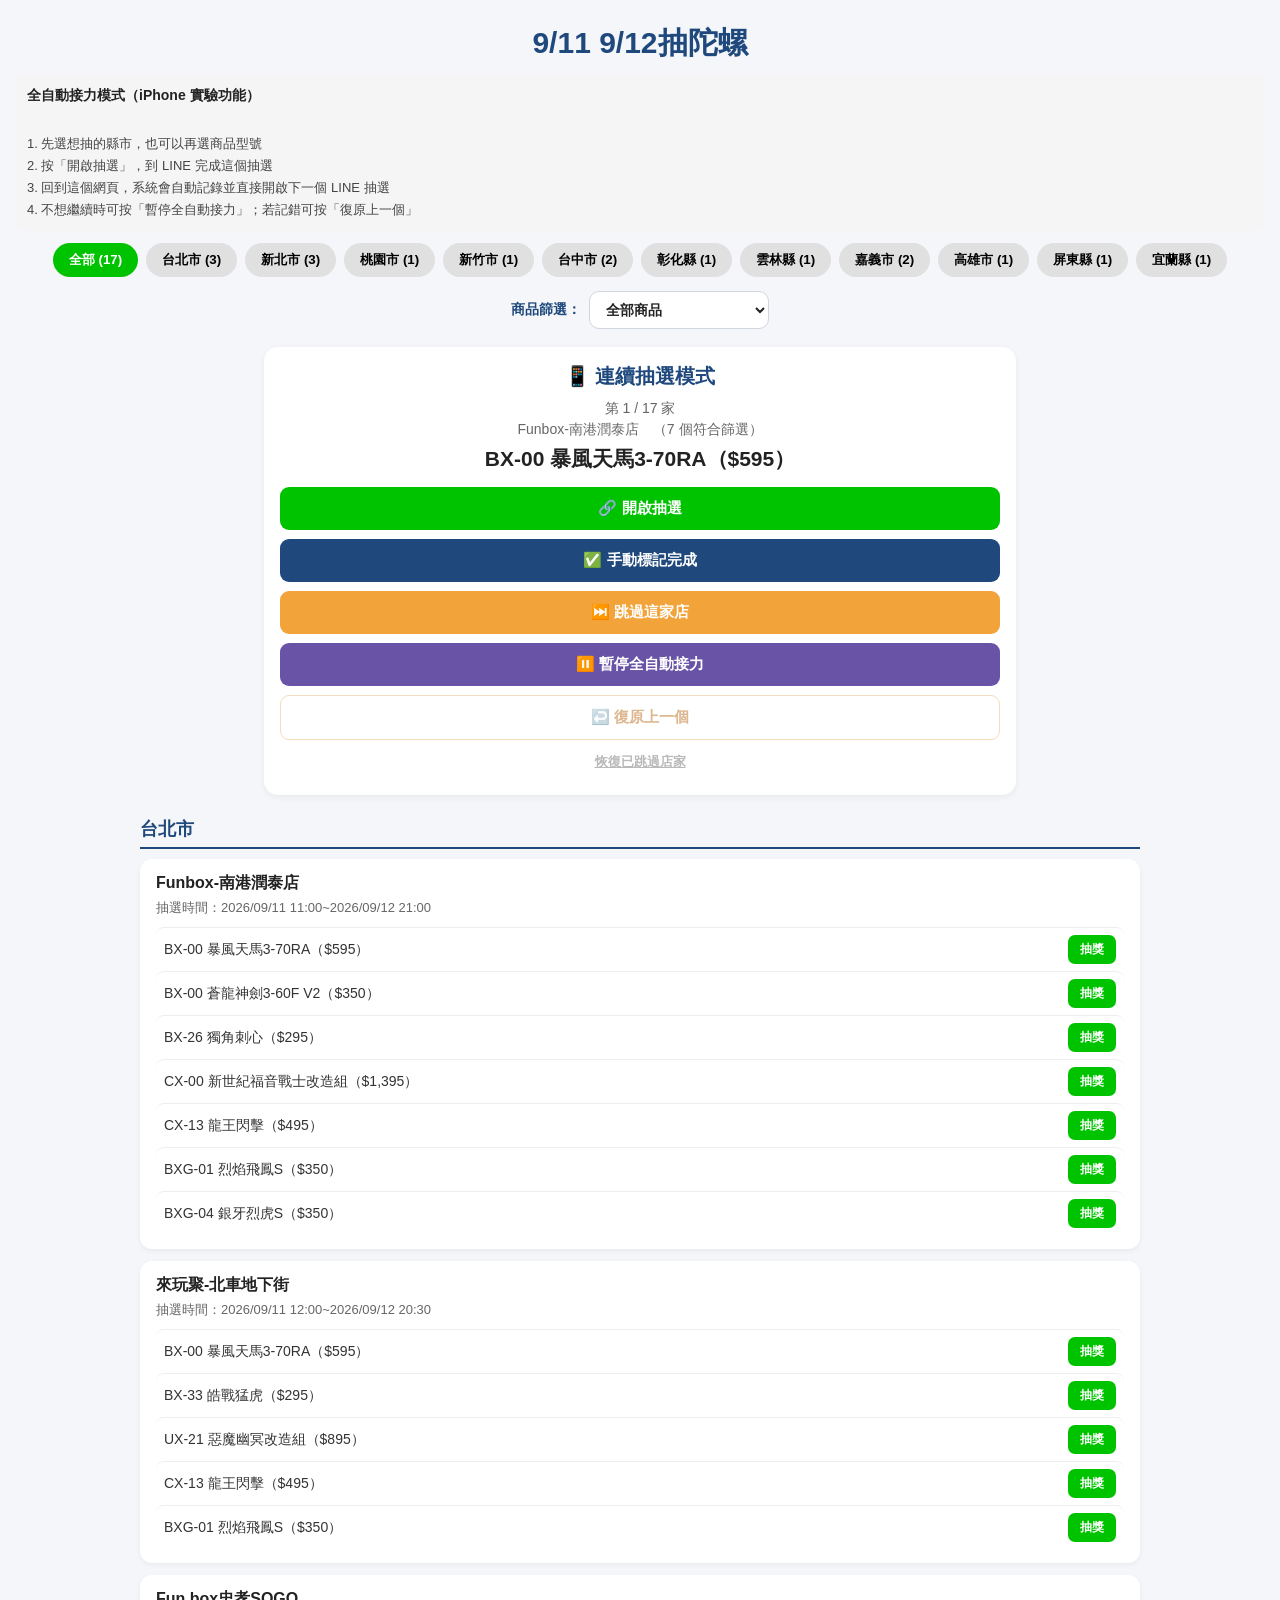
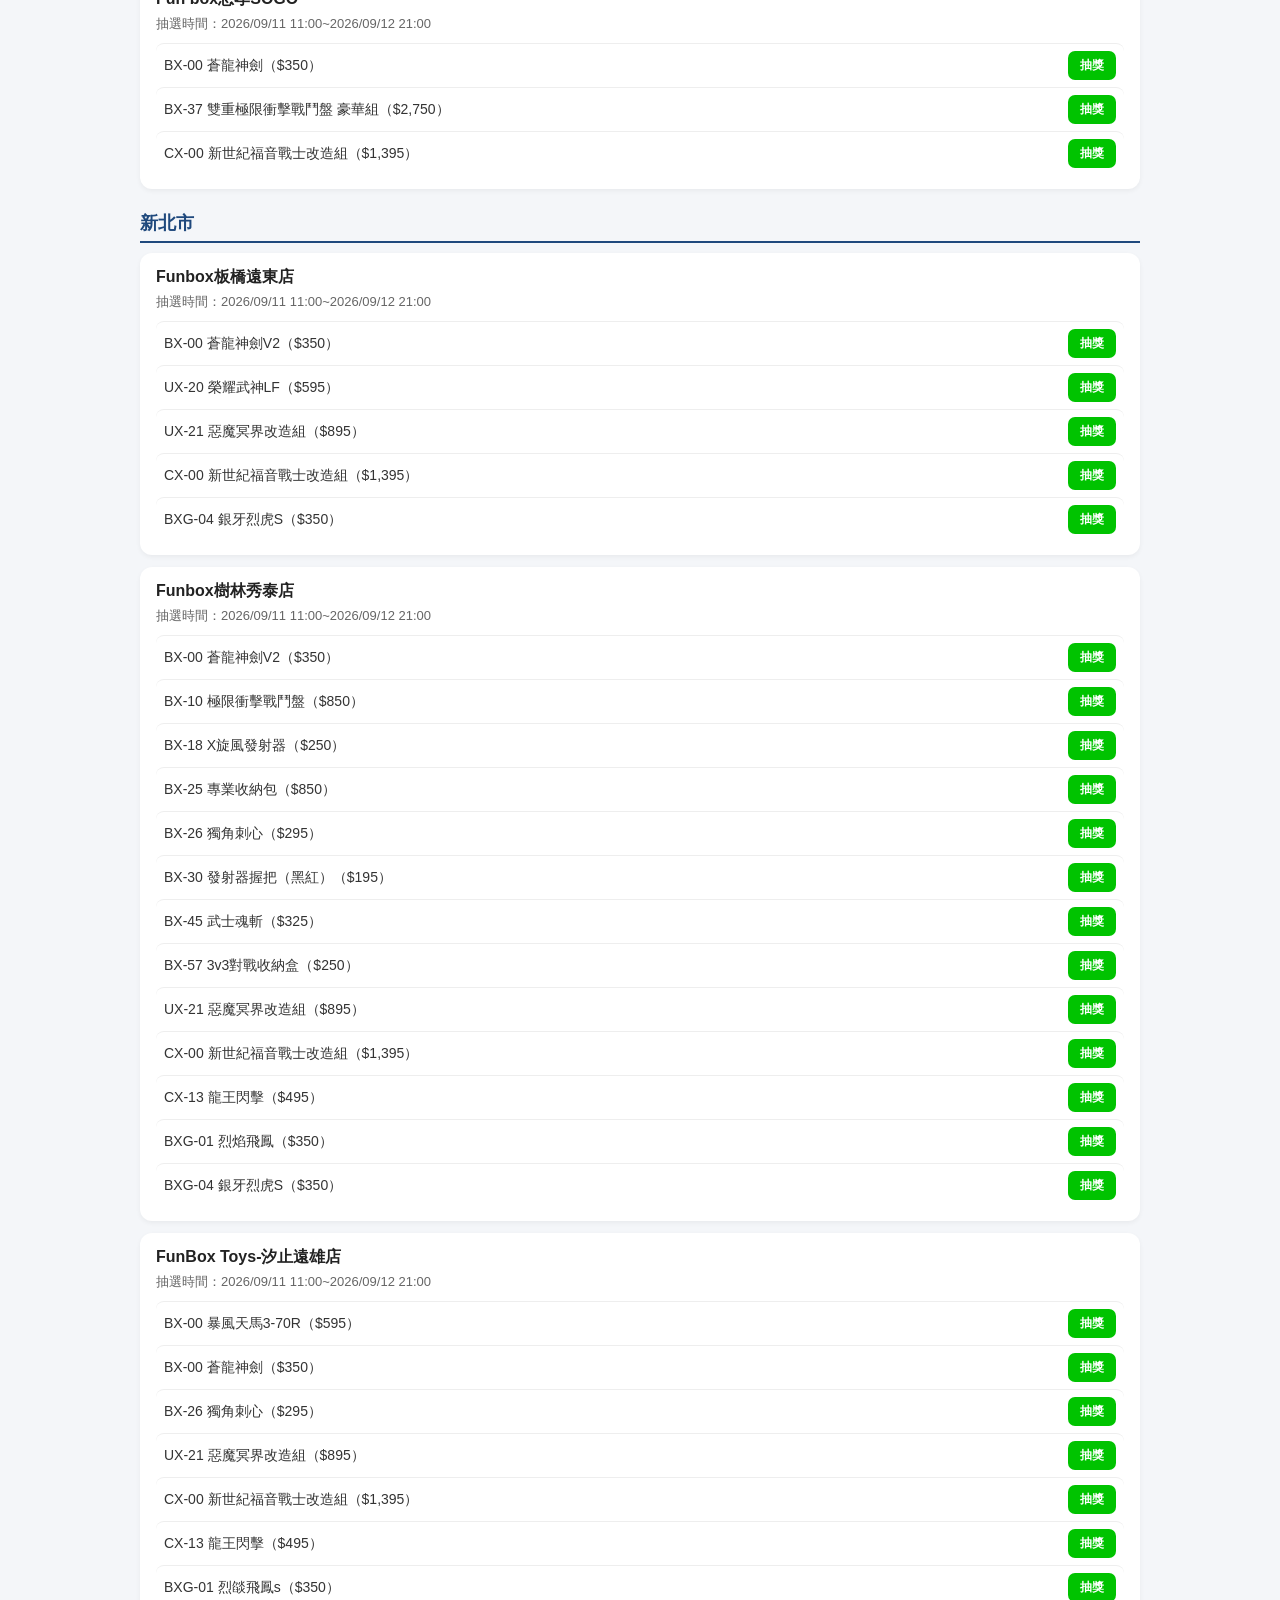
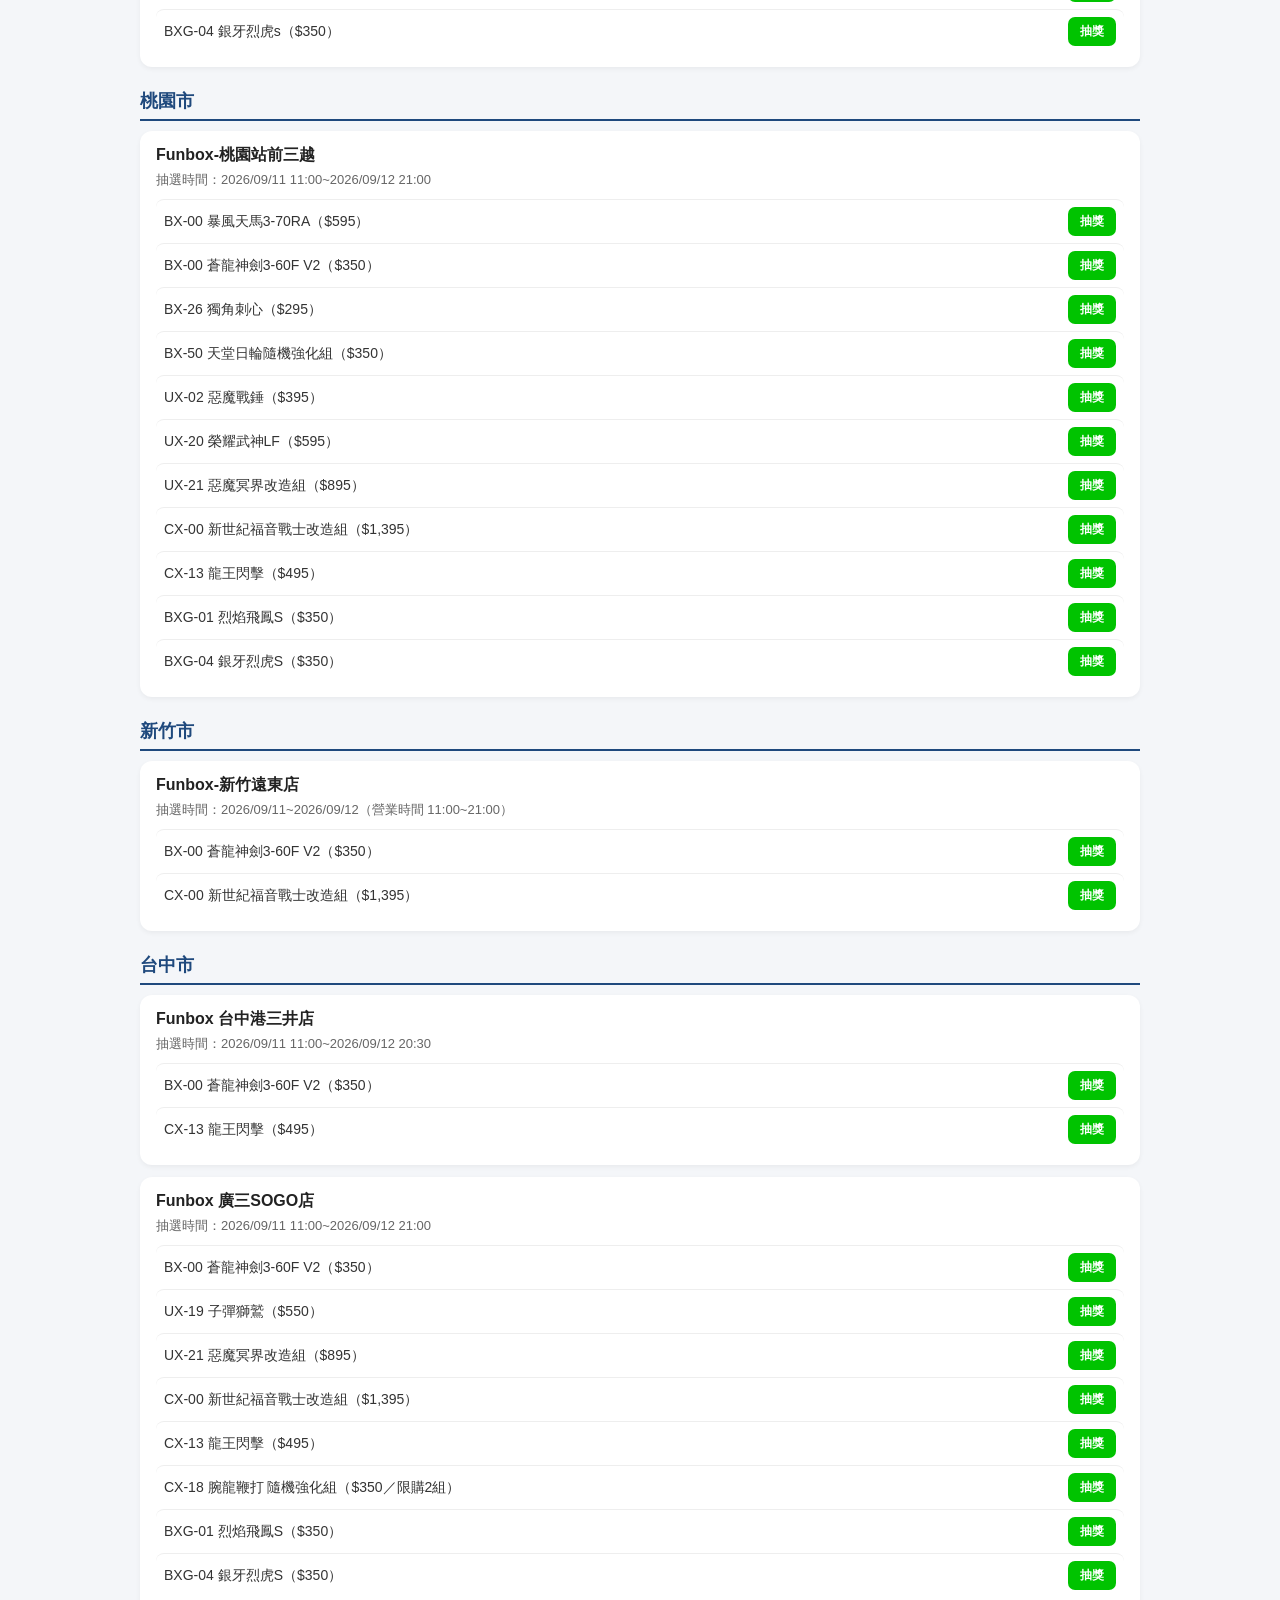
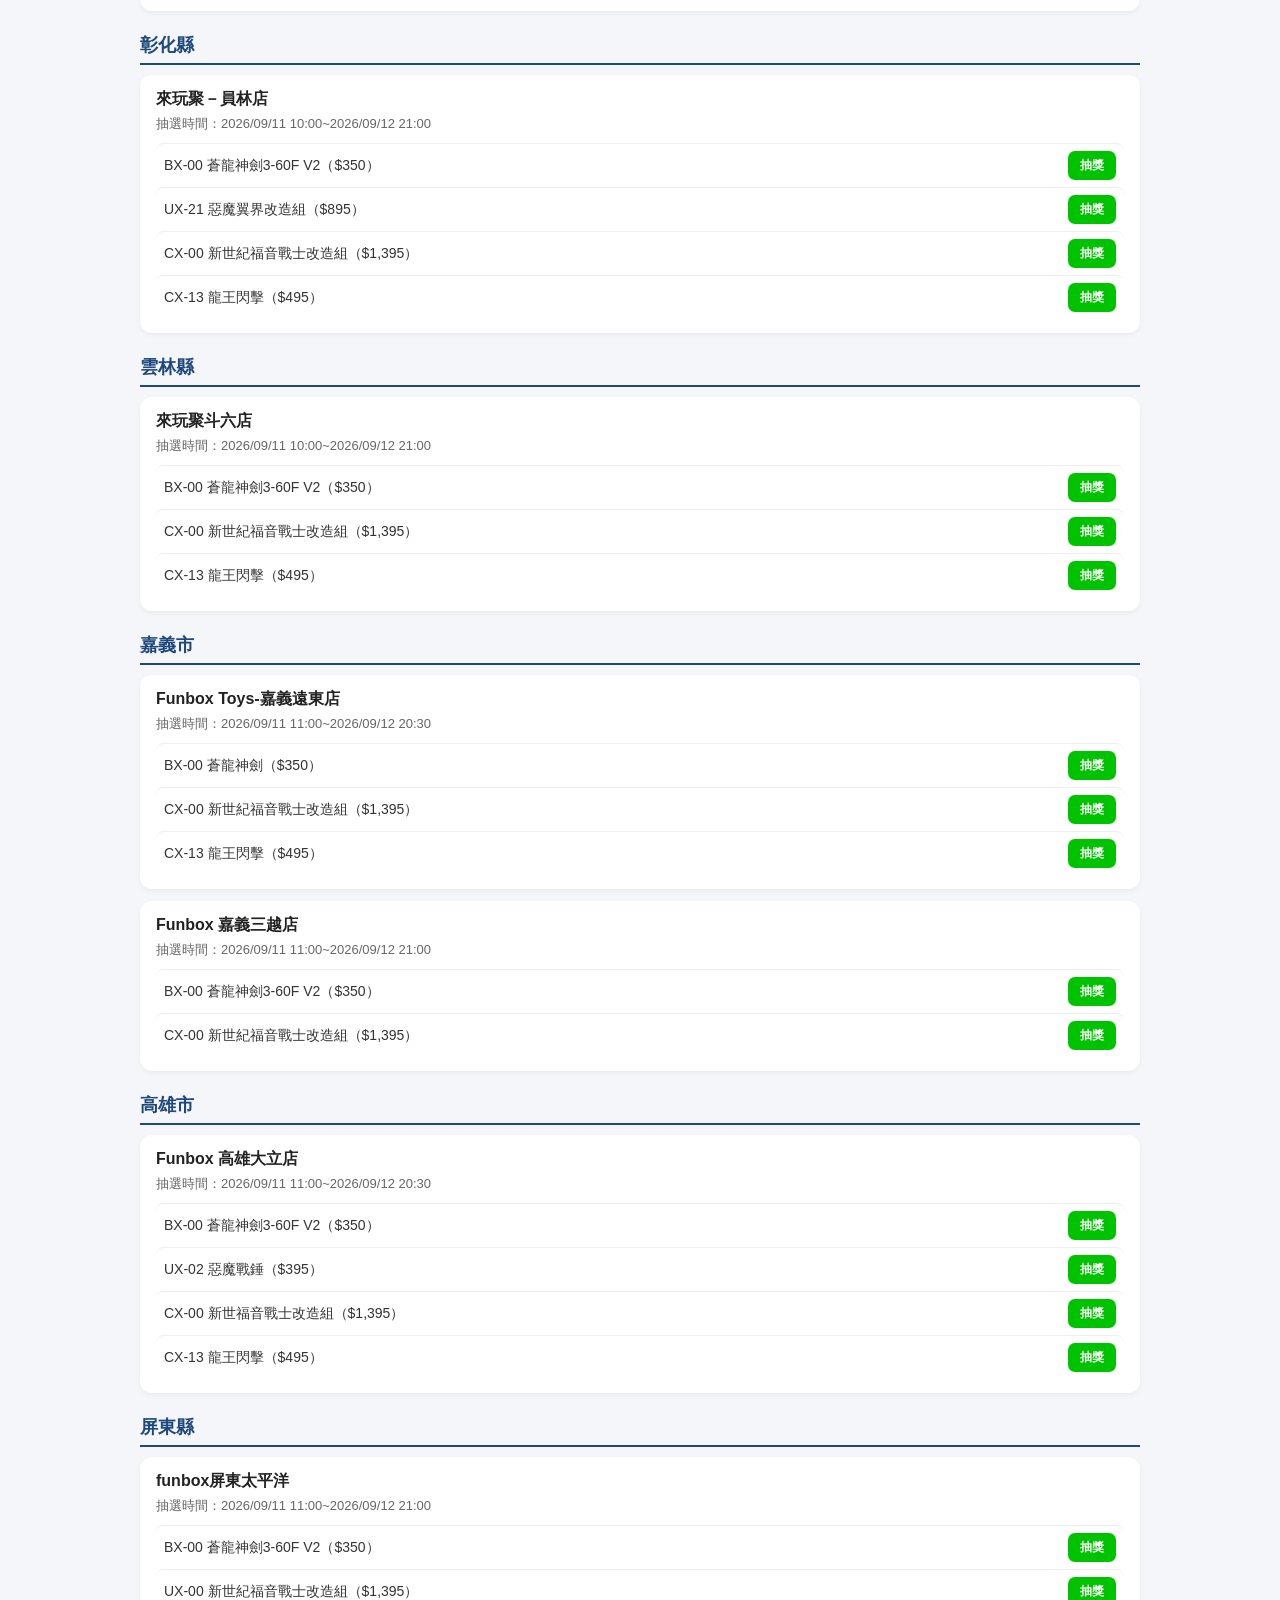
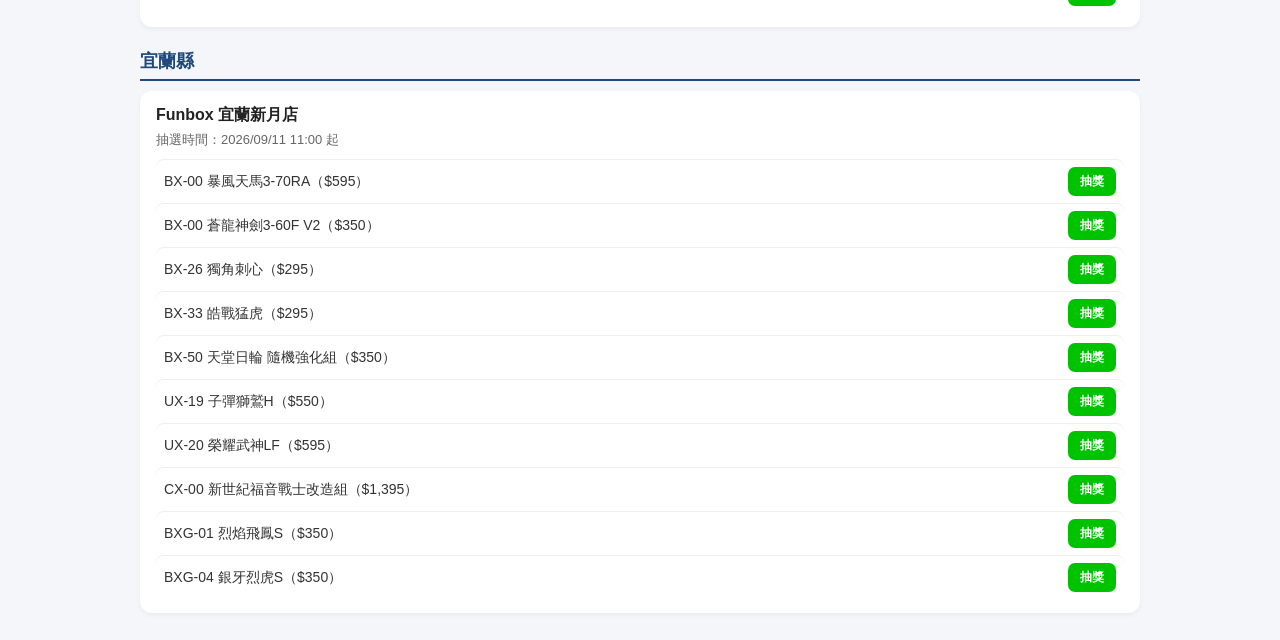
==== commit 75b7b0f0: "Auto-sync upstream draw links" ====
--- a/index.html
+++ b/index.html
@@ -217,37 +217,6 @@
 }
 @media (max-width:700px){
   #missing-store-panel{margin-bottom:10px}
-}
-</style><style>
-#missing-stores-notice{
-  width:fit-content;
-  max-width:100%;
-  margin:0 0 12px auto;
-  padding:10px 14px;
-  border:1px solid #d9d9d9;
-  border-radius:10px;
-  background:#fff;
-  box-shadow:0 2px 8px rgba(0,0,0,.08);
-  text-align:left;
-}
-#missing-stores-notice .missing-stores-title{
-  font-weight:700;
-  margin-bottom:6px;
-}
-#missing-stores-notice ul{
-  margin:0;
-  padding-left:20px;
-}
-#missing-stores-notice li{
-  margin:3px 0;
-  line-height:1.35;
-}
-@media (max-width:700px){
-  #missing-stores-notice{
-    width:100%;
-    margin:0 0 10px 0;
-    box-sizing:border-box;
-  }
 }
 </style><style>
 .product-filter-wrap{
@@ -407,15 +376,15 @@
 <div class="card" data-region="台東縣"><div class="card-info"><div class="store-name">台東家樂福</div><span class="line-id">@438glrqv</span></div><a class="add-btn" href="https://line.me/ti/p/~@438glrqv" id="btn-438glrqv" onclick="markVisited('438glrqv')" rel="noopener" target="_blank">＋ 加好友</a></div>
 <div class="card" data-region="台東縣"><div class="card-info"><div class="store-name">台東秀泰</div><span class="line-id">@438glrqv</span></div><div class="card-actions"><a class="add-friend-btn" href="https://line.me/R/ti/p/@438glrqv" rel="noopener" target="_blank">＋ 加好友</a></div></div></div>
 <div id="page-draws" style="display:block;">
-<h1 class="draw-main-title">9/4 9/5抽陀螺</h1>
+<h1 class="draw-main-title">9/11 9/12抽陀螺</h1>
 <div class="continuous-draw-guide">
 <strong>全自動接力模式（iPhone 實驗功能）</strong><br/>
-    1. 先選想抽的縣市，也可以再選商品型號<br/>
-    2. 按「開啟抽選」，到 LINE 完成這個抽選<br/>
-    3. 回到這個網頁，系統會自動記錄並直接開啟下一個 LINE 抽選<br/>
-    4. 不想繼續時可按「暫停全自動接力」；若記錯可按「復原上一個」
+    1. 先選想抽的縣市，也可以再選商品型號<br/>
+    2. 按「開啟抽選」，到 LINE 完成這個抽選<br/>
+    3. 回到這個網頁，系統會自動記錄並直接開啟下一個 LINE 抽選<br/>
+    4. 不想繼續時可按「暫停全自動接力」；若記錯可按「復原上一個」
 </div>
-<div class="draw-filter-btn-group"><button class="filter-btn active" onclick="filterDrawRegion('all', this)">全部 (74)</button><button class="filter-btn" onclick="filterDrawRegion('台北市', this)">台北市 (12)</button><button class="filter-btn" onclick="filterDrawRegion('新北市', this)">新北市 (8)</button><button class="filter-btn" onclick="filterDrawRegion('桃園市', this)">桃園市 (7)</button><button class="filter-btn" onclick="filterDrawRegion('新竹市', this)">新竹市 (3)</button><button class="filter-btn" onclick="filterDrawRegion('新竹縣', this)">新竹縣 (1)</button><button class="filter-btn" onclick="filterDrawRegion('苗栗縣', this)">苗栗縣 (1)</button><button class="filter-btn" onclick="filterDrawRegion('台中市', this)">台中市 (11)</button><button class="filter-btn" onclick="filterDrawRegion('彰化縣', this)">彰化縣 (2)</button><button class="filter-btn" onclick="filterDrawRegion('雲林縣', this)">雲林縣 (1)</button><button class="filter-btn" onclick="filterDrawRegion('嘉義市', this)">嘉義市 (3)</button><button class="filter-btn" onclick="filterDrawRegion('台南市', this)">台南市 (5)</button><button class="filter-btn" onclick="filterDrawRegion('高雄市', this)">高雄市 (13)</button><button class="filter-btn" onclick="filterDrawRegion('屏東縣', this)">屏東縣 (3)</button><button class="filter-btn" onclick="filterDrawRegion('宜蘭縣', this)">宜蘭縣 (1)</button><button class="filter-btn" onclick="filterDrawRegion('台東縣', this)">台東縣 (2)</button><button class="filter-btn" onclick="filterDrawRegion('澎湖縣', this)">澎湖縣 (1)</button></div><div class="product-filter-wrap"><label class="product-filter-label" for="drawProductFilter">商品篩選：</label><select class="product-filter-select" id="drawProductFilter" onchange="filterDrawProduct(this.value)"><option value="all">全部商品</option><option value="BX-00">BX-00</option><option value="BX-10">BX-10</option><option value="BX-18">BX-18</option><option value="BX-25">BX-25</option><option value="BX-26">BX-26</option><option value="BX-30">BX-30</option><option value="BX-32">BX-32</option><option value="BX-33">BX-33</option><option value="BX-35">BX-35</option><option value="BX-37">BX-37</option><option value="BX-40">BX-40</option><option value="BX-45">BX-45</option><option value="BX-48">BX-48</option><option value="BX-50">BX-50</option><option value="BX-51">BX-51</option><option value="BX-57">BX-57</option><option value="UX-02">UX-02</option><option value="UX-03">UX-03</option><option value="UX-04">UX-04</option><option value="UX-11">UX-11</option><option value="UX-15">UX-15</option><option value="UX-18">UX-18</option><option value="UX-19">UX-19</option><option value="UX-20">UX-20</option><option value="UX-21">UX-21</option><option value="CX-04">CX-04</option><option value="CX-08">CX-08</option><option value="CX-11">CX-11</option><option value="CX-12">CX-12</option><option value="CX-13">CX-13</option><option value="CX-17">CX-17</option><option value="CX-18">CX-18</option><option value="BXG-01">BXG-01</option><option value="BXG-04">BXG-04</option><option value="BXG-49">BXG-49</option></select></div>
+<div class="draw-filter-btn-group"><button class="filter-btn active" onclick="filterDrawRegion('all', this)">全部 (17)</button><button class="filter-btn" onclick="filterDrawRegion('台北市', this)">台北市 (3)</button><button class="filter-btn" onclick="filterDrawRegion('新北市', this)">新北市 (3)</button><button class="filter-btn" onclick="filterDrawRegion('桃園市', this)">桃園市 (1)</button><button class="filter-btn" onclick="filterDrawRegion('新竹市', this)">新竹市 (1)</button><button class="filter-btn" onclick="filterDrawRegion('台中市', this)">台中市 (2)</button><button class="filter-btn" onclick="filterDrawRegion('彰化縣', this)">彰化縣 (1)</button><button class="filter-btn" onclick="filterDrawRegion('雲林縣', this)">雲林縣 (1)</button><button class="filter-btn" onclick="filterDrawRegion('嘉義市', this)">嘉義市 (2)</button><button class="filter-btn" onclick="filterDrawRegion('高雄市', this)">高雄市 (1)</button><button class="filter-btn" onclick="filterDrawRegion('屏東縣', this)">屏東縣 (1)</button><button class="filter-btn" onclick="filterDrawRegion('宜蘭縣', this)">宜蘭縣 (1)</button></div><div class="product-filter-wrap"><label class="product-filter-label" for="drawProductFilter">商品篩選：</label><select class="product-filter-select" id="drawProductFilter" onchange="filterDrawProduct(this.value)"><option value="all">全部商品</option><option value="BX-00">BX-00</option><option value="BX-10">BX-10</option><option value="BX-18">BX-18</option><option value="BX-25">BX-25</option><option value="BX-26">BX-26</option><option value="BX-30">BX-30</option><option value="BX-33">BX-33</option><option value="BX-37">BX-37</option><option value="BX-45">BX-45</option><option value="BX-50">BX-50</option><option value="BX-57">BX-57</option><option value="UX-00">UX-00</option><option value="UX-02">UX-02</option><option value="UX-19">UX-19</option><option value="UX-20">UX-20</option><option value="UX-21">UX-21</option><option value="CX-00">CX-00</option><option value="CX-13">CX-13</option><option value="CX-18">CX-18</option><option value="BXG-01">BXG-01</option><option value="BXG-04">BXG-04</option></select></div>
 
 <div class="continuous-draw-panel" id="continuousDrawPanel">
 <div class="continuous-draw-title">📱 連續抽選模式</div>
@@ -437,7 +406,7 @@
 <span class="continuous-draw-stop-hint">不點擊則在 0.7 秒後自動開啟下一個抽選</span>
 </div>
 </div>
-<div class="draw-list"><div class="draw-city-group" data-draw-city-group="台北市"><div class="draw-city" data-draw-city-heading="台北市">台北市</div><div class="draw-store" data-draw-city="台北市"><div class="draw-store-name">Funbox 三越南西店</div><div class="draw-start">抽選時間：2026/09/04 11:00~2026/09/05 21:00</div><div class="draw-items"><div class="draw-item draw-item-clickable" data-draw-href="https://lin.ee/safDqUe" data-draw-id="draw-da15213bdb13" onclick="openDrawRow(event, this)" onkeydown="handleDrawRowKey(event, this)" role="link" tabindex="0"><div class="draw-product">BX-00 蒼龍神劍3-60F V2（$350）</div><a class="draw-link" href="https://lin.ee/safDqUe" id="draw-da15213bdb13" onclick="markDrawVisited('draw-da15213bdb13')" rel="noopener" target="_blank">抽獎</a></div><div class="draw-item draw-item-clickable" data-draw-href="https://lin.ee/wYrNdRC" data-draw-id="draw-930a080ab09f" onclick="openDrawRow(event, this)" onkeydown="handleDrawRowKey(event, this)" role="link" tabindex="0"><div class="draw-product">BX-00 暴風天馬3-70RA（$350）</div><a class="draw-link" href="https://lin.ee/wYrNdRC" id="draw-930a080ab09f" onclick="markDrawVisited('draw-930a080ab09f')" rel="noopener" target="_blank">抽獎</a></div><div class="draw-item draw-item-clickable" data-draw-href="https://lin.ee/T5Wn9bw" data-draw-id="draw-c9946c209c37" onclick="openDrawRow(event, this)" onkeydown="handleDrawRowKey(event, this)" role="link" tabindex="0"><div class="draw-product">BX-26 獨角刺心（$295）</div><a class="draw-link" href="https://lin.ee/T5Wn9bw" id="draw-c9946c209c37" onclick="markDrawVisited('draw-c9946c209c37')" rel="noopener" target="_blank">抽獎</a></div><div class="draw-item draw-item-clickable" data-draw-href="https://lin.ee/SCIl52o" data-draw-id="draw-dde14ebe2a5d" onclick="openDrawRow(event, this)" onkeydown="handleDrawRowKey(event, this)" role="link" tabindex="0"><div class="draw-product">BX-33 皓戰猛虎（$295）</div><a class="draw-link" href="https://lin.ee/SCIl52o" id="draw-dde14ebe2a5d" onclick="markDrawVisited('draw-dde14ebe2a5d')" rel="noopener" target="_blank">抽獎</a></div><div class="draw-item draw-item-clickable" data-draw-href="https://lin.ee/8BKFd8T" data-draw-id="draw-e235ac719c49" onclick="openDrawRow(event, this)" onkeydown="handleDrawRowKey(event, this)" role="link" tabindex="0"><div class="draw-product">BX-45 武士魂斬（$325）</div><a class="draw-link" href="https://lin.ee/8BKFd8T" id="draw-e235ac719c49" onclick="markDrawVisited('draw-e235ac719c49')" rel="noopener" target="_blank">抽獎</a></div><div class="draw-item draw-item-clickable" data-draw-href="https://lin.ee/vneOzIi" data-draw-id="draw-e0cc1ffcd40b" onclick="openDrawRow(event, this)" onkeydown="handleDrawRowKey(event, this)" role="link" tabindex="0"><div class="draw-product">UX-20 榮耀武神LF（$595）</div><a class="draw-link" href="https://lin.ee/vneOzIi" id="draw-e0cc1ffcd40b" onclick="markDrawVisited('draw-e0cc1ffcd40b')" rel="noopener" target="_blank">抽獎</a></div><div class="draw-item draw-item-clickable" data-draw-href="https://lin.ee/oD41qlW" data-draw-id="draw-e2d0c6579aef" onclick="openDrawRow(event, this)" onkeydown="handleDrawRowKey(event, this)" role="link" tabindex="0"><div class="draw-product">UX-21 惡魔冥界改造組（$895）</div><a class="draw-link" href="https://lin.ee/oD41qlW" id="draw-e2d0c6579aef" onclick="markDrawVisited('draw-e2d0c6579aef')" rel="noopener" target="_blank">抽獎</a></div><div class="draw-item draw-item-clickable" data-draw-href="https://lin.ee/5WCU1Vh" data-draw-id="draw-d6d8c03f5741" onclick="openDrawRow(event, this)" onkeydown="handleDrawRowKey(event, this)" role="link" tabindex="0"><div class="draw-product">CX-13 龍王閃擊（$495）</div><a class="draw-link" href="https://lin.ee/5WCU1Vh" id="draw-d6d8c03f5741" onclick="markDrawVisited('draw-d6d8c03f5741')" rel="noopener" target="_blank">抽獎</a></div><div class="draw-item draw-item-clickable" data-draw-href="https://lin.ee/ueidV90" data-draw-id="draw-792bfbdb9f5f" onclick="openDrawRow(event, this)" onkeydown="handleDrawRowKey(event, this)" role="link" tabindex="0"><div class="draw-product">BXG-01 烈焰飛鳳S（$350）</div><a class="draw-link" href="https://lin.ee/ueidV90" id="draw-792bfbdb9f5f" onclick="markDrawVisited('draw-792bfbdb9f5f')" rel="noopener" target="_blank">抽獎</a></div><div class="draw-item draw-item-clickable" data-draw-href="https://lin.ee/XJIS7rA" data-draw-id="draw-8a0e73ae3f10" onclick="openDrawRow(event, this)" onkeydown="handleDrawRowKey(event, this)" role="link" tabindex="0"><div class="draw-product">BXG-04 銀牙烈虎S（$350）</div><a class="draw-link" href="https://lin.ee/XJIS7rA" id="draw-8a0e73ae3f10" onclick="markDrawVisited('draw-8a0e73ae3f10')" rel="noopener" target="_blank">抽獎</a></div></div></div><div class="draw-store" data-draw-city="台北市"><div class="draw-store-name">來玩聚-北車地下街</div><div class="draw-start">抽選時間：2026/09/04 12:00~2026/09/05 20:30</div><div class="draw-items"><div class="draw-item draw-item-clickable" data-draw-href="https://lin.ee/sFJRqbL" data-draw-id="draw-1503d3265b55" onclick="openDrawRow(event, this)" onkeydown="handleDrawRowKey(event, this)" role="link" tabindex="0"><div class="draw-product">BX-00 暴風天馬（$350）</div><a class="draw-link" href="https://lin.ee/sFJRqbL" id="draw-1503d3265b55" onclick="markDrawVisited('draw-1503d3265b55')" rel="noopener" target="_blank">抽獎</a></div><div class="draw-item draw-item-clickable" data-draw-href="https://lin.ee/sVMalX9j" data-draw-id="draw-d7120a42758b" onclick="openDrawRow(event, this)" onkeydown="handleDrawRowKey(event, this)" role="link" tabindex="0"><div class="draw-product">BX-10 極限衝擊戰鬥盤（$850）</div><a class="draw-link" href="https://lin.ee/sVMalX9j" id="draw-d7120a42758b" onclick="markDrawVisited('draw-d7120a42758b')" rel="noopener" target="_blank">抽獎</a></div><div class="draw-item draw-item-clickable" data-draw-href="https://lin.ee/qo0YNUu" data-draw-id="draw-0bc4cc2ec6f5" onclick="openDrawRow(event, this)" onkeydown="handleDrawRowKey(event, this)" role="link" tabindex="0"><div class="draw-product">BX-18 發射器（$250）</div><a class="draw-link" href="https://lin.ee/qo0YNUu" id="draw-0bc4cc2ec6f5" onclick="markDrawVisited('draw-0bc4cc2ec6f5')" rel="noopener" target="_blank">抽獎</a></div><div class="draw-item draw-item-clickable" data-draw-href="https://lin.ee/uReFQuK" data-draw-id="draw-bdaf8e50fc5a" onclick="openDrawRow(event, this)" onkeydown="handleDrawRowKey(event, this)" role="link" tabindex="0"><div class="draw-product">BX-26 獨角刺心（$295）</div><a class="draw-link" href="https://lin.ee/uReFQuK" id="draw-bdaf8e50fc5a" onclick="markDrawVisited('draw-bdaf8e50fc5a')" rel="noopener" target="_blank">抽獎</a></div><div class="draw-item draw-item-clickable" data-draw-href="https://lin.ee/WjfQVWWP" data-draw-id="draw-d200a402f02d" onclick="openDrawRow(event, this)" onkeydown="handleDrawRowKey(event, this)" role="link" tabindex="0"><div class="draw-product">BX-33 皓戰猛虎（$295）</div><a class="draw-link" href="https://lin.ee/WjfQVWWP" id="draw-d200a402f02d" onclick="markDrawVisited('draw-d200a402f02d')" rel="noopener" target="_blank">抽獎</a></div><div class="draw-item draw-item-clickable" data-draw-href="https://lin.ee/6uMADK5" data-draw-id="draw-c6d840ff131d" onclick="openDrawRow(event, this)" onkeydown="handleDrawRowKey(event, this)" role="link" tabindex="0"><div class="draw-product">BX-51 黑綠旋風拉線發射器（$250）</div><a class="draw-link" href="https://lin.ee/6uMADK5" id="draw-c6d840ff131d" onclick="markDrawVisited('draw-c6d840ff131d')" rel="noopener" target="_blank">抽獎</a></div><div class="draw-item draw-item-clickable" data-draw-href="https://lin.ee/5PW6o5y" data-draw-id="draw-f90d8bc4ee25" onclick="openDrawRow(event, this)" onkeydown="handleDrawRowKey(event, this)" role="link" tabindex="0"><div class="draw-product">UX-02 惡魔戰錘（$395）</div><a class="draw-link" href="https://lin.ee/5PW6o5y" id="draw-f90d8bc4ee25" onclick="markDrawVisited('draw-f90d8bc4ee25')" rel="noopener" target="_blank">抽獎</a></div><div class="draw-item draw-item-clickable" data-draw-href="https://lin.ee/rgYFBku" data-draw-id="draw-6f392a83d4b0" onclick="openDrawRow(event, this)" onkeydown="handleDrawRowKey(event, this)" role="link" tabindex="0"><div class="draw-product">UX-20 榮耀戰神（$595）</div><a class="draw-link" href="https://lin.ee/rgYFBku" id="draw-6f392a83d4b0" onclick="markDrawVisited('draw-6f392a83d4b0')" rel="noopener" target="_blank">抽獎</a></div><div class="draw-item draw-item-clickable" data-draw-href="https://lin.ee/z9mO3Wy" data-draw-id="draw-fb869744f508" onclick="openDrawRow(event, this)" onkeydown="handleDrawRowKey(event, this)" role="link" tabindex="0"><div class="draw-product">UX-21 惡魔幽冥改造組（$895）</div><a class="draw-link" href="https://lin.ee/z9mO3Wy" id="draw-fb869744f508" onclick="markDrawVisited('draw-fb869744f508')" rel="noopener" target="_blank">抽獎</a></div><div class="draw-item draw-item-clickable" data-draw-href="https://lin.ee/XK5mj0F" data-draw-id="draw-aef8a6ec9ce8" onclick="openDrawRow(event, this)" onkeydown="handleDrawRowKey(event, this)" role="link" tabindex="0"><div class="draw-product">BXG-01 烈焰飛鳳S（$350）</div><a class="draw-link" href="https://lin.ee/XK5mj0F" id="draw-aef8a6ec9ce8" onclick="markDrawVisited('draw-aef8a6ec9ce8')" rel="noopener" target="_blank">抽獎</a></div></div></div><div class="draw-store" data-draw-city="台北市"><div class="draw-store-name">Fun box忠孝SOGO</div><div class="draw-start">抽選時間：2026/09/04 11:00~2026/09/05 21:00</div><div class="draw-items"><div class="draw-item draw-item-clickable" data-draw-href="https://lin.ee/ZxPrRKL" data-draw-id="draw-fab8f4216059" onclick="openDrawRow(event, this)" onkeydown="handleDrawRowKey(event, this)" role="link" tabindex="0"><div class="draw-product">BX-00 蒼龍神劍（$350）</div><a class="draw-link" href="https://lin.ee/ZxPrRKL" id="draw-fab8f4216059" onclick="markDrawVisited('draw-fab8f4216059')" rel="noopener" target="_blank">抽獎</a></div><div class="draw-item draw-item-clickable" data-draw-href="https://lin.ee/rYCfiRS" data-draw-id="draw-b5005e7407f8" onclick="openDrawRow(event, this)" onkeydown="handleDrawRowKey(event, this)" role="link" tabindex="0"><div class="draw-product">BX-18 X旋風發射器 【右迴旋】（$250）</div><a class="draw-link" href="https://lin.ee/rYCfiRS" id="draw-b5005e7407f8" onclick="markDrawVisited('draw-b5005e7407f8')" rel="noopener" target="_blank">抽獎</a></div><div class="draw-item draw-item-clickable" data-draw-href="https://lin.ee/z17m9mM1" data-draw-id="draw-9859d6a77343" onclick="openDrawRow(event, this)" onkeydown="handleDrawRowKey(event, this)" role="link" tabindex="0"><div class="draw-product">BX-37 雙重極限衝擊戰鬥盤 豪華組（$2,750）</div><a class="draw-link" href="https://lin.ee/z17m9mM1" id="draw-9859d6a77343" onclick="markDrawVisited('draw-9859d6a77343')" rel="noopener" target="_blank">抽獎</a></div><div class="draw-item draw-item-clickable" data-draw-href="https://lin.ee/785PX2p" data-draw-id="draw-d0a66ace0e3e" onclick="openDrawRow(event, this)" onkeydown="handleDrawRowKey(event, this)" role="link" tabindex="0"><div class="draw-product">BX-45 武士魂斬（$325）</div><a class="draw-link" href="https://lin.ee/785PX2p" id="draw-d0a66ace0e3e" onclick="markDrawVisited('draw-d0a66ace0e3e')" rel="noopener" target="_blank">抽獎</a></div><div class="draw-item draw-item-clickable" data-draw-href="https://lin.ee/tldmGpM" data-draw-id="draw-f78844b50040" onclick="openDrawRow(event, this)" onkeydown="handleDrawRowKey(event, this)" role="link" tabindex="0"><div class="draw-product">BX-51 旋風發射器 黑綠（$250）</div><a class="draw-link" href="https://lin.ee/tldmGpM" id="draw-f78844b50040" onclick="markDrawVisited('draw-f78844b50040')" rel="noopener" target="_blank">抽獎</a></div><div class="draw-item draw-item-clickable" data-draw-href="https://lin.ee/wSof0Vt" data-draw-id="draw-0748b6cdb263" onclick="openDrawRow(event, this)" onkeydown="handleDrawRowKey(event, this)" role="link" tabindex="0"><div class="draw-product">UX-02 惡魔戰錘（$395）</div><a class="draw-link" href="https://lin.ee/wSof0Vt" id="draw-0748b6cdb263" onclick="markDrawVisited('draw-0748b6cdb263')" rel="noopener" target="_blank">抽獎</a></div><div class="draw-item draw-item-clickable" data-draw-href="https://lin.ee/89pxHTa" data-draw-id="draw-1d408647a63f" onclick="openDrawRow(event, this)" onkeydown="handleDrawRowKey(event, this)" role="link" tabindex="0"><div class="draw-product">UX-20 榮耀武神（$595）</div><a class="draw-link" href="https://lin.ee/89pxHTa" id="draw-1d408647a63f" onclick="markDrawVisited('draw-1d408647a63f')" rel="noopener" target="_blank">抽獎</a></div><div class="draw-item draw-item-clickable" data-draw-href="https://lin.ee/ryTwnfS" data-draw-id="draw-cb121da70101" onclick="openDrawRow(event, this)" onkeydown="handleDrawRowKey(event, this)" role="link" tabindex="0"><div class="draw-product">UX-21 惡魔幽冥改造組（$895）</div><a class="draw-link" href="https://lin.ee/ryTwnfS" id="draw-cb121da70101" onclick="markDrawVisited('draw-cb121da70101')" rel="noopener" target="_blank">抽獎</a></div><div class="draw-item draw-item-clickable" data-draw-href="https://lin.ee/X0ssk1w" data-draw-id="draw-fef4db10cfe7" onclick="openDrawRow(event, this)" onkeydown="handleDrawRowKey(event, this)" role="link" tabindex="0"><div class="draw-product">CX-13 龍王閃擊（$495）</div><a class="draw-link" href="https://lin.ee/X0ssk1w" id="draw-fef4db10cfe7" onclick="markDrawVisited('draw-fef4db10cfe7')" rel="noopener" target="_blank">抽獎</a></div></div></div><div class="draw-store" data-draw-city="台北市"><div class="draw-store-name">Funbox 美麗華</div><div class="draw-start">抽選日期：2026/09/04</div><div class="draw-items"><div class="draw-item draw-item-clickable" data-draw-href="https://lin.ee/wWzOz0G" data-draw-id="draw-76f784f07b9f" onclick="openDrawRow(event, this)" onkeydown="handleDrawRowKey(event, this)" role="link" tabindex="0"><div class="draw-product">BX-00 蒼龍神劍 3-60F V2（$350）</div><a class="draw-link" href="https://lin.ee/wWzOz0G" id="draw-76f784f07b9f" onclick="markDrawVisited('draw-76f784f07b9f')" rel="noopener" target="_blank">抽獎</a></div><div class="draw-item draw-item-clickable" data-draw-href="https://lin.ee/SX7w6tZ" data-draw-id="draw-91d2222d8984" onclick="openDrawRow(event, this)" onkeydown="handleDrawRowKey(event, this)" role="link" tabindex="0"><div class="draw-product">BX-26 獨角刺心 5-60GP（$295）</div><a class="draw-link" href="https://lin.ee/SX7w6tZ" id="draw-91d2222d8984" onclick="markDrawVisited('draw-91d2222d8984')" rel="noopener" target="_blank">抽獎</a></div><div class="draw-item draw-item-clickable" data-draw-href="https://lin.ee/ZAbTKi7" data-draw-id="draw-1b296dc77b00" onclick="openDrawRow(event, this)" onkeydown="handleDrawRowKey(event, this)" role="link" tabindex="0"><div class="draw-product">BX-33 皓戰猛虎 3-60U（$295）</div><a class="draw-link" href="https://lin.ee/ZAbTKi7" id="draw-1b296dc77b00" onclick="markDrawVisited('draw-1b296dc77b00')" rel="noopener" target="_blank">抽獎</a></div><div class="draw-item draw-item-clickable" data-draw-href="https://lin.ee/85UmwDEM" data-draw-id="draw-10c4b8c810a0" onclick="openDrawRow(event, this)" onkeydown="handleDrawRowKey(event, this)" role="link" tabindex="0"><div class="draw-product">BX-37 雙重極限衝擊戰鬥盤豪華組（$2,750）</div><a class="draw-link" href="https://lin.ee/85UmwDEM" id="draw-10c4b8c810a0" onclick="markDrawVisited('draw-10c4b8c810a0')" rel="noopener" target="_blank">抽獎</a></div><div class="draw-item draw-item-clickable" data-draw-href="https://lin.ee/y1zKx5W" data-draw-id="draw-97d7bcda168b" onclick="openDrawRow(event, this)" onkeydown="handleDrawRowKey(event, this)" role="link" tabindex="0"><div class="draw-product">BX-45 武士魂斬 6-70M（$325）</div><a class="draw-link" href="https://lin.ee/y1zKx5W" id="draw-97d7bcda168b" onclick="markDrawVisited('draw-97d7bcda168b')" rel="noopener" target="_blank">抽獎</a></div><div class="draw-item draw-item-clickable" data-draw-href="https://lin.ee/YEjtQAn" data-draw-id="draw-3bdb67cb40bd" onclick="openDrawRow(event, this)" onkeydown="handleDrawRowKey(event, this)" role="link" tabindex="0"><div class="draw-product">UX-20 榮耀武神（$595）</div><a class="draw-link" href="https://lin.ee/YEjtQAn" id="draw-3bdb67cb40bd" onclick="markDrawVisited('draw-3bdb67cb40bd')" rel="noopener" target="_blank">抽獎</a></div><div class="draw-item draw-item-clickable" data-draw-href="https://lin.ee/ojSXOr2" data-draw-id="draw-d40a7fce72ff" onclick="openDrawRow(event, this)" onkeydown="handleDrawRowKey(event, this)" role="link" tabindex="0"><div class="draw-product">UX-21 惡魔冥界改造組（$895）</div><a class="draw-link" href="https://lin.ee/ojSXOr2" id="draw-d40a7fce72ff" onclick="markDrawVisited('draw-d40a7fce72ff')" rel="noopener" target="_blank">抽獎</a></div><div class="draw-item draw-item-clickable" data-draw-href="https://lin.ee/TUogZd8" data-draw-id="draw-ff66083bceaf" onclick="openDrawRow(event, this)" onkeydown="handleDrawRowKey(event, this)" role="link" tabindex="0"><div class="draw-product">CX-13 龍王閃擊 BK1-50I（$495）</div><a class="draw-link" href="https://lin.ee/TUogZd8" id="draw-ff66083bceaf" onclick="markDrawVisited('draw-ff66083bceaf')" rel="noopener" target="_blank">抽獎</a></div><div class="draw-item draw-item-clickable" data-draw-href="https://lin.ee/zqKWBXd" data-draw-id="draw-13a8ad35b9cb" onclick="openDrawRow(event, this)" onkeydown="handleDrawRowKey(event, this)" role="link" tabindex="0"><div class="draw-product">BXG-01 烈焰飛鳳S 3-80T（$350）</div><a class="draw-link" href="https://lin.ee/zqKWBXd" id="draw-13a8ad35b9cb" onclick="markDrawVisited('draw-13a8ad35b9cb')" rel="noopener" target="_blank">抽獎</a></div><div class="draw-item draw-item-clickable" data-draw-href="https://lin.ee/xO0pNXN" data-draw-id="draw-5489519d5f17" onclick="openDrawRow(event, this)" onkeydown="handleDrawRowKey(event, this)" role="link" tabindex="0"><div class="draw-product">BXG-04 銀牙烈虎S 4-80P（$350）</div><a class="draw-link" href="https://lin.ee/xO0pNXN" id="draw-5489519d5f17" onclick="markDrawVisited('draw-5489519d5f17')" rel="noopener" target="_blank">抽獎</a></div></div></div><div class="draw-store" data-draw-city="台北市"><div class="draw-store-name">Funbox天母三越店</div><div class="draw-start">抽選時間：2026/09/04 11:00~2026/09/05 21:00</div><div class="draw-items"><div class="draw-item draw-item-clickable" data-draw-href="https://lin.ee/zfyVDku" data-draw-id="draw-55682eb6364f" onclick="openDrawRow(event, this)" onkeydown="handleDrawRowKey(event, this)" role="link" tabindex="0"><div class="draw-product">BX-00 暴風天馬（$350）</div><a class="draw-link" href="https://lin.ee/zfyVDku" id="draw-55682eb6364f" onclick="markDrawVisited('draw-55682eb6364f')" rel="noopener" target="_blank">抽獎</a></div><div class="draw-item draw-item-clickable" data-draw-href="https://lin.ee/PLbLMXo" data-draw-id="draw-036bea0b8f4f" onclick="openDrawRow(event, this)" onkeydown="handleDrawRowKey(event, this)" role="link" tabindex="0"><div class="draw-product">BX-00 蒼龍神劍V2（$350）</div><a class="draw-link" href="https://lin.ee/PLbLMXo" id="draw-036bea0b8f4f" onclick="markDrawVisited('draw-036bea0b8f4f')" rel="noopener" target="_blank">抽獎</a></div><div class="draw-item draw-item-clickable" data-draw-href="https://lin.ee/qW7Oiqi" data-draw-id="draw-d58753cf021f" onclick="openDrawRow(event, this)" onkeydown="handleDrawRowKey(event, this)" role="link" tabindex="0"><div class="draw-product">BX-26 獨角刺心（$295）</div><a class="draw-link" href="https://lin.ee/qW7Oiqi" id="draw-d58753cf021f" onclick="markDrawVisited('draw-d58753cf021f')" rel="noopener" target="_blank">抽獎</a></div><div class="draw-item draw-item-clickable" data-draw-href="https://lin.ee/9sGjpih" data-draw-id="draw-324d9241afbc" onclick="openDrawRow(event, this)" onkeydown="handleDrawRowKey(event, this)" role="link" tabindex="0"><div class="draw-product">UX-02 惡魔戰錘（$395）</div><a class="draw-link" href="https://lin.ee/9sGjpih" id="draw-324d9241afbc" onclick="markDrawVisited('draw-324d9241afbc')" rel="noopener" target="_blank">抽獎</a></div><div class="draw-item draw-item-clickable" data-draw-href="https://lin.ee/nziJiOE" data-draw-id="draw-78902f3f5e90" onclick="openDrawRow(event, this)" onkeydown="handleDrawRowKey(event, this)" role="link" tabindex="0"><div class="draw-product">CX-13 龍王閃擊（$495）</div><a class="draw-link" href="https://lin.ee/nziJiOE" id="draw-78902f3f5e90" onclick="markDrawVisited('draw-78902f3f5e90')" rel="noopener" target="_blank">抽獎</a></div><div class="draw-item draw-item-clickable" data-draw-href="https://lin.ee/n4KT7gJ" data-draw-id="draw-015409d6334c" onclick="openDrawRow(event, this)" onkeydown="handleDrawRowKey(event, this)" role="link" tabindex="0"><div class="draw-product">BXG-01 烈焰飛鳳S（$350）</div><a class="draw-link" href="https://lin.ee/n4KT7gJ" id="draw-015409d6334c" onclick="markDrawVisited('draw-015409d6334c')" rel="noopener" target="_blank">抽獎</a></div><div class="draw-item draw-item-clickable" data-draw-href="https://lin.ee/UNUtlZi" data-draw-id="draw-bf9cfecb4f61" onclick="openDrawRow(event, this)" onkeydown="handleDrawRowKey(event, this)" role="link" tabindex="0"><div class="draw-product">BXG-04 銀牙烈虎S（$350）</div><a class="draw-link" href="https://lin.ee/UNUtlZi" id="draw-bf9cfecb4f61" onclick="markDrawVisited('draw-bf9cfecb4f61')" rel="noopener" target="_blank">抽獎</a></div></div></div><div class="draw-store" data-draw-city="台北市"><div class="draw-store-name">Funbox-信義A8店(陀螺販售)</div><div class="draw-start">抽選時間：2026/09/04 11:00~2026/09/05 21:00</div><div class="draw-items"><div class="draw-item draw-item-clickable" data-draw-href="https://lin.ee/tXdvUyb" data-draw-id="draw-e325259460ea" onclick="openDrawRow(event, this)" onkeydown="handleDrawRowKey(event, this)" role="link" tabindex="0"><div class="draw-product">BX-00 蒼龍神劍3-60F V2（$350）</div><a class="draw-link" href="https://lin.ee/tXdvUyb" id="draw-e325259460ea" onclick="markDrawVisited('draw-e325259460ea')" rel="noopener" target="_blank">抽獎</a></div><div class="draw-item draw-item-clickable" data-draw-href="https://lin.ee/ogsBWHC7" data-draw-id="draw-33387317e149" onclick="openDrawRow(event, this)" onkeydown="handleDrawRowKey(event, this)" role="link" tabindex="0"><div class="draw-product">BX-37 雙重極限衝擊戰鬥盤 豪華組（$2,750）</div><a class="draw-link" href="https://lin.ee/ogsBWHC7" id="draw-33387317e149" onclick="markDrawVisited('draw-33387317e149')" rel="noopener" target="_blank">抽獎</a></div><div class="draw-item draw-item-clickable" data-draw-href="https://lin.ee/Tw4w7OtZ" data-draw-id="draw-d3b65e6416b7" onclick="openDrawRow(event, this)" onkeydown="handleDrawRowKey(event, this)" role="link" tabindex="0"><div class="draw-product">UX-20 榮耀武神LF（$595）</div><a class="draw-link" href="https://lin.ee/Tw4w7OtZ" id="draw-d3b65e6416b7" onclick="markDrawVisited('draw-d3b65e6416b7')" rel="noopener" target="_blank">抽獎</a></div><div class="draw-item draw-item-clickable" data-draw-href="https://lin.ee/O57EuiK" data-draw-id="draw-708152965968" onclick="openDrawRow(event, this)" onkeydown="handleDrawRowKey(event, this)" role="link" tabindex="0"><div class="draw-product">UX-21 惡魔冥界改造組（$895）</div><a class="draw-link" href="https://lin.ee/O57EuiK" id="draw-708152965968" onclick="markDrawVisited('draw-708152965968')" rel="noopener" target="_blank">抽獎</a></div><div class="draw-item draw-item-clickable" data-draw-href="https://lin.ee/TlCMsiu" data-draw-id="draw-eacfb0872043" onclick="openDrawRow(event, this)" onkeydown="handleDrawRowKey(event, this)" role="link" tabindex="0"><div class="draw-product">CX-12 鳳凰閃焰（$350）</div><a class="draw-link" href="https://lin.ee/TlCMsiu" id="draw-eacfb0872043" onclick="markDrawVisited('draw-eacfb0872043')" rel="noopener" target="_blank">抽獎</a></div><div class="draw-item draw-item-clickable" data-draw-href="https://lin.ee/RnPWYrN" data-draw-id="draw-b5f4d3361c71" onclick="openDrawRow(event, this)" onkeydown="handleDrawRowKey(event, this)" role="link" tabindex="0"><div class="draw-product">CX-13 龍王閃擊（$495）</div><a class="draw-link" href="https://lin.ee/RnPWYrN" id="draw-b5f4d3361c71" onclick="markDrawVisited('draw-b5f4d3361c71')" rel="noopener" target="_blank">抽獎</a></div></div></div><div class="draw-store" data-draw-city="台北市"><div class="draw-store-name">Funbox-南港潤泰</div><div class="draw-start">抽選時間：2026/09/04 11:00~2026/09/05 21:00</div><div class="draw-items"><div class="draw-item draw-item-clickable" data-draw-href="https://lin.ee/7JT3H0I" data-draw-id="draw-3c70f87dcbcd" onclick="openDrawRow(event, this)" onkeydown="handleDrawRowKey(event, this)" role="link" tabindex="0"><div class="draw-product">BX-00 蒼龍神劍3-60F V2（$350）</div><a class="draw-link" href="https://lin.ee/7JT3H0I" id="draw-3c70f87dcbcd" onclick="markDrawVisited('draw-3c70f87dcbcd')" rel="noopener" target="_blank">抽獎</a></div><div class="draw-item draw-item-clickable" data-draw-href="https://lin.ee/N8zhtwT" data-draw-id="draw-c3c2d2831d18" onclick="openDrawRow(event, this)" onkeydown="handleDrawRowKey(event, this)" role="link" tabindex="0"><div class="draw-product">BX-26 獨角刺心（$295）</div><a class="draw-link" href="https://lin.ee/N8zhtwT" id="draw-c3c2d2831d18" onclick="markDrawVisited('draw-c3c2d2831d18')" rel="noopener" target="_blank">抽獎</a></div><div class="draw-item draw-item-clickable" data-draw-href="https://lin.ee/yxOXnmz" data-draw-id="draw-729f6e30c10b" onclick="openDrawRow(event, this)" onkeydown="handleDrawRowKey(event, this)" role="link" tabindex="0"><div class="draw-product">BX-33 皓戰猛虎（$295）</div><a class="draw-link" href="https://lin.ee/yxOXnmz" id="draw-729f6e30c10b" onclick="markDrawVisited('draw-729f6e30c10b')" rel="noopener" target="_blank">抽獎</a></div><div class="draw-item draw-item-clickable" data-draw-href="https://lin.ee/ymToMDv" data-draw-id="draw-4f2d73cbb09c" onclick="openDrawRow(event, this)" onkeydown="handleDrawRowKey(event, this)" role="link" tabindex="0"><div class="draw-product">BX-50 天堂日輪 隨機強化組（$350）</div><a class="draw-link" href="https://lin.ee/ymToMDv" id="draw-4f2d73cbb09c" onclick="markDrawVisited('draw-4f2d73cbb09c')" rel="noopener" target="_blank">抽獎</a></div><div class="draw-item draw-item-clickable" data-draw-href="https://lin.ee/pm0qB4X" data-draw-id="draw-887fa8be5a31" onclick="openDrawRow(event, this)" onkeydown="handleDrawRowKey(event, this)" role="link" tabindex="0"><div class="draw-product">UX-02 惡魔戰鎚（$395）</div><a class="draw-link" href="https://lin.ee/pm0qB4X" id="draw-887fa8be5a31" onclick="markDrawVisited('draw-887fa8be5a31')" rel="noopener" target="_blank">抽獎</a></div><div class="draw-item draw-item-clickable" data-draw-href="https://lin.ee/YtvvOG9" data-draw-id="draw-6e8ae76dc962" onclick="openDrawRow(event, this)" onkeydown="handleDrawRowKey(event, this)" role="link" tabindex="0"><div class="draw-product">UX-19 子彈獅鷲H（$550）</div><a class="draw-link" href="https://lin.ee/YtvvOG9" id="draw-6e8ae76dc962" onclick="markDrawVisited('draw-6e8ae76dc962')" rel="noopener" target="_blank">抽獎</a></div><div class="draw-item draw-item-clickable" data-draw-href="https://lin.ee/p6sOG89" data-draw-id="draw-1a78a0fd6488" onclick="openDrawRow(event, this)" onkeydown="handleDrawRowKey(event, this)" role="link" tabindex="0"><div class="draw-product">UX-20 榮耀武神LF（$595）</div><a class="draw-link" href="https://lin.ee/p6sOG89" id="draw-1a78a0fd6488" onclick="markDrawVisited('draw-1a78a0fd6488')" rel="noopener" target="_blank">抽獎</a></div><div class="draw-item draw-item-clickable" data-draw-href="https://lin.ee/QGvGCW5" data-draw-id="draw-a857465e97e5" onclick="openDrawRow(event, this)" onkeydown="handleDrawRowKey(event, this)" role="link" tabindex="0"><div class="draw-product">CX-13 龍王閃擊（$495）</div><a class="draw-link" href="https://lin.ee/QGvGCW5" id="draw-a857465e97e5" onclick="markDrawVisited('draw-a857465e97e5')" rel="noopener" target="_blank">抽獎</a></div><div class="draw-item draw-item-clickable" data-draw-href="https://lin.ee/8SN35Rs" data-draw-id="draw-bd6bcec5b424" onclick="openDrawRow(event, this)" onkeydown="handleDrawRowKey(event, this)" role="link" tabindex="0"><div class="draw-product">BXG-01 烈焰飛鳳S（$350）</div><a class="draw-link" href="https://lin.ee/8SN35Rs" id="draw-bd6bcec5b424" onclick="markDrawVisited('draw-bd6bcec5b424')" rel="noopener" target="_blank">抽獎</a></div><div class="draw-item draw-item-clickable" data-draw-href="https://lin.ee/OeEFp2B" data-draw-id="draw-820ae32adc43" onclick="openDrawRow(event, this)" onkeydown="handleDrawRowKey(event, this)" role="link" tabindex="0"><div class="draw-product">BXG-04 銀牙烈虎S（$350）</div><a class="draw-link" href="https://lin.ee/OeEFp2B" id="draw-820ae32adc43" onclick="markDrawVisited('draw-820ae32adc43')" rel="noopener" target="_blank">抽獎</a></div></div></div><div class="draw-store" data-draw-city="台北市"><div class="draw-store-name">Funbox 三越站前店</div><div class="draw-start">抽選時間：2026/09/04 11:00~2026/09/05 21:00</div><div class="draw-items"><div class="draw-item draw-item-clickable" data-draw-href="https://lin.ee/YPG2HJk" data-draw-id="draw-863779dcfe7c" onclick="openDrawRow(event, this)" onkeydown="handleDrawRowKey(event, this)" role="link" tabindex="0"><div class="draw-product">BX-00 蒼龍神劍3-60F V2（$350）</div><a class="draw-link" href="https://lin.ee/YPG2HJk" id="draw-863779dcfe7c" onclick="markDrawVisited('draw-863779dcfe7c')" rel="noopener" target="_blank">抽獎</a></div><div class="draw-item draw-item-clickable" data-draw-href="https://lin.ee/vYDc43J" data-draw-id="draw-493dcb226dd8" onclick="openDrawRow(event, this)" onkeydown="handleDrawRowKey(event, this)" role="link" tabindex="0"><div class="draw-product">UX-20 榮耀武神（$595）</div><a class="draw-link" href="https://lin.ee/vYDc43J" id="draw-493dcb226dd8" onclick="markDrawVisited('draw-493dcb226dd8')" rel="noopener" target="_blank">抽獎</a></div><div class="draw-item draw-item-clickable" data-draw-href="https://lin.ee/pyNpoPN" data-draw-id="draw-1166fbe2bf23" onclick="openDrawRow(event, this)" onkeydown="handleDrawRowKey(event, this)" role="link" tabindex="0"><div class="draw-product">UX-21 惡魔冥界改造組（$895）</div><a class="draw-link" href="https://lin.ee/pyNpoPN" id="draw-1166fbe2bf23" onclick="markDrawVisited('draw-1166fbe2bf23')" rel="noopener" target="_blank">抽獎</a></div><div class="draw-item draw-item-clickable" data-draw-href="https://lin.ee/OVePkZs" data-draw-id="draw-85e7b696abc7" onclick="openDrawRow(event, this)" onkeydown="handleDrawRowKey(event, this)" role="link" tabindex="0"><div class="draw-product">CX-13 龍王閃擊（$495）</div><a class="draw-link" href="https://lin.ee/OVePkZs" id="draw-85e7b696abc7" onclick="markDrawVisited('draw-85e7b696abc7')" rel="noopener" target="_blank">抽獎</a></div></div></div><div class="draw-store" data-draw-city="台北市"><div class="draw-store-name">Funbox 天母SOGO店</div><div class="draw-start">抽選開始：2026/09/04 11:00</div><div class="draw-items"><div class="draw-item draw-item-clickable" data-draw-href="https://lin.ee/RcSDDix" data-draw-id="draw-ec07abaac5f8" onclick="openDrawRow(event, this)" onkeydown="handleDrawRowKey(event, this)" role="link" tabindex="0"><div class="draw-product">BX-00 蒼龍神劍3-60F V2（$350）</div><a class="draw-link" href="https://lin.ee/RcSDDix" id="draw-ec07abaac5f8" onclick="markDrawVisited('draw-ec07abaac5f8')" rel="noopener" target="_blank">抽獎</a></div><div class="draw-item draw-item-clickable" data-draw-href="https://lin.ee/tFot4Guw" data-draw-id="draw-cc1779408179" onclick="openDrawRow(event, this)" onkeydown="handleDrawRowKey(event, this)" role="link" tabindex="0"><div class="draw-product">UX-20 榮耀武神LF（$595）</div><a class="draw-link" href="https://lin.ee/tFot4Guw" id="draw-cc1779408179" onclick="markDrawVisited('draw-cc1779408179')" rel="noopener" target="_blank">抽獎</a></div><div class="draw-item draw-item-clickable" data-draw-href="https://lin.ee/pJjYgWw" data-draw-id="draw-8dc6a049a19c" onclick="openDrawRow(event, this)" onkeydown="handleDrawRowKey(event, this)" role="link" tabindex="0"><div class="draw-product">UX-21 惡魔冥界改造組（$895）</div><a class="draw-link" href="https://lin.ee/pJjYgWw" id="draw-8dc6a049a19c" onclick="markDrawVisited('draw-8dc6a049a19c')" rel="noopener" target="_blank">抽獎</a></div><div class="draw-item draw-item-clickable" data-draw-href="https://lin.ee/txDNS4N" data-draw-id="draw-75c220499c92" onclick="openDrawRow(event, this)" onkeydown="handleDrawRowKey(event, this)" role="link" tabindex="0"><div class="draw-product">CX-13 龍王閃擊（$495）</div><a class="draw-link" href="https://lin.ee/txDNS4N" id="draw-75c220499c92" onclick="markDrawVisited('draw-75c220499c92')" rel="noopener" target="_blank">抽獎</a></div></div></div><div class="draw-store" data-draw-city="台北市"><div class="draw-store-name">Funbox 遠百信義A13</div><div class="draw-start">抽選時間：2026/09/04 11:00~2026/09/05 21:00</div><div class="draw-items"><div class="draw-item draw-item-clickable" data-draw-href="https://lin.ee/6MXlzET" data-draw-id="draw-8126dcad0a25" onclick="openDrawRow(event, this)" onkeydown="handleDrawRowKey(event, this)" role="link" tabindex="0"><div class="draw-product">BX-00 蒼龍神劍（$350）</div><a class="draw-link" href="https://lin.ee/6MXlzET" id="draw-8126dcad0a25" onclick="markDrawVisited('draw-8126dcad0a25')" rel="noopener" target="_blank">抽獎</a></div><div class="draw-item draw-item-clickable" data-draw-href="https://lin.ee/6kgjSJZ" data-draw-id="draw-3df38477f36a" onclick="openDrawRow(event, this)" onkeydown="handleDrawRowKey(event, this)" role="link" tabindex="0"><div class="draw-product">BX-37 雙重極限衝擊戰鬥盤 豪華組（$2,750）</div><a class="draw-link" href="https://lin.ee/6kgjSJZ" id="draw-3df38477f36a" onclick="markDrawVisited('draw-3df38477f36a')" rel="noopener" target="_blank">抽獎</a></div><div class="draw-item draw-item-clickable" data-draw-href="https://lin.ee/QlgZ79L" data-draw-id="draw-6119f821edb3" onclick="openDrawRow(event, this)" onkeydown="handleDrawRowKey(event, this)" role="link" tabindex="0"><div class="draw-product">UX-20 榮耀武神LF（$595）</div><a class="draw-link" href="https://lin.ee/QlgZ79L" id="draw-6119f821edb3" onclick="markDrawVisited('draw-6119f821edb3')" rel="noopener" target="_blank">抽獎</a></div><div class="draw-item draw-item-clickable" data-draw-href="https://lin.ee/ydwCkmY" data-draw-id="draw-04f67c9c3b14" onclick="openDrawRow(event, this)" onkeydown="handleDrawRowKey(event, this)" role="link" tabindex="0"><div class="draw-product">UX-21 惡魔冥界改造組（$895）</div><a class="draw-link" href="https://lin.ee/ydwCkmY" id="draw-04f67c9c3b14" onclick="markDrawVisited('draw-04f67c9c3b14')" rel="noopener" target="_blank">抽獎</a></div><div class="draw-item draw-item-clickable" data-draw-href="https://lin.ee/uEkeETF" data-draw-id="draw-dbca848bd68f" onclick="openDrawRow(event, this)" onkeydown="handleDrawRowKey(event, this)" role="link" tabindex="0"><div class="draw-product">CX-13 龍王閃擊（$495）</div><a class="draw-link" href="https://lin.ee/uEkeETF" id="draw-dbca848bd68f" onclick="markDrawVisited('draw-dbca848bd68f')" rel="noopener" target="_blank">抽獎</a></div></div></div><div class="draw-store" data-draw-city="台北市"><div class="draw-store-name">Funbox LaLaport南港</div><div class="draw-start">抽選時間：2026/09/04 11:00~2026/09/05 21:00</div><div class="draw-items"><div class="draw-item draw-item-clickable" data-draw-href="https://lin.ee/QdEnSXl" data-draw-id="draw-f9dcd2ffe8a3" onclick="openDrawRow(event, this)" onkeydown="handleDrawRowKey(event, this)" role="link" tabindex="0"><div class="draw-product">BX-00 蒼龍神劍3-60F V2（$350）</div><a class="draw-link" href="https://lin.ee/QdEnSXl" id="draw-f9dcd2ffe8a3" onclick="markDrawVisited('draw-f9dcd2ffe8a3')" rel="noopener" target="_blank">抽獎</a></div><div class="draw-item draw-item-clickable" data-draw-href="https://lin.ee/6u5qGyo" data-draw-id="draw-33d94d55a746" onclick="openDrawRow(event, this)" onkeydown="handleDrawRowKey(event, this)" role="link" tabindex="0"><div class="draw-product">BX-26 獨角刺心（$295）</div><a class="draw-link" href="https://lin.ee/6u5qGyo" id="draw-33d94d55a746" onclick="markDrawVisited('draw-33d94d55a746')" rel="noopener" target="_blank">抽獎</a></div><div class="draw-item draw-item-clickable" data-draw-href="https://lin.ee/uOZG7MmO" data-draw-id="draw-3d8e8261baf1" onclick="openDrawRow(event, this)" onkeydown="handleDrawRowKey(event, this)" role="link" tabindex="0"><div class="draw-product">BX-37 雙重極限衝擊戰鬥盤 豪華（$2,750）</div><a class="draw-link" href="https://lin.ee/uOZG7MmO" id="draw-3d8e8261baf1" onclick="markDrawVisited('draw-3d8e8261baf1')" rel="noopener" target="_blank">抽獎</a></div><div class="draw-item draw-item-clickable" data-draw-href="https://lin.ee/8LcgVqW" data-draw-id="draw-4a7fe2659e35" onclick="openDrawRow(event, this)" onkeydown="handleDrawRowKey(event, this)" role="link" tabindex="0"><div class="draw-product">UX-20 榮耀武神LF（$595）</div><a class="draw-link" href="https://lin.ee/8LcgVqW" id="draw-4a7fe2659e35" onclick="markDrawVisited('draw-4a7fe2659e35')" rel="noopener" target="_blank">抽獎</a></div><div class="draw-item draw-item-clickable" data-draw-href="https://lin.ee/Yl3gKaX" data-draw-id="draw-7bd5f6a3a76c" onclick="openDrawRow(event, this)" onkeydown="handleDrawRowKey(event, this)" role="link" tabindex="0"><div class="draw-product">CX-13 龍王閃擊（$495）</div><a class="draw-link" href="https://lin.ee/Yl3gKaX" id="draw-7bd5f6a3a76c" onclick="markDrawVisited('draw-7bd5f6a3a76c')" rel="noopener" target="_blank">抽獎</a></div><div class="draw-item draw-item-clickable" data-draw-href="https://lin.ee/6vItGOm" data-draw-id="draw-00319da7eb64" onclick="openDrawRow(event, this)" onkeydown="handleDrawRowKey(event, this)" role="link" tabindex="0"><div class="draw-product">BXG-01 烈焰飛鳳S（$350）</div><a class="draw-link" href="https://lin.ee/6vItGOm" id="draw-00319da7eb64" onclick="markDrawVisited('draw-00319da7eb64')" rel="noopener" target="_blank">抽獎</a></div><div class="draw-item draw-item-clickable" data-draw-href="https://lin.ee/Okt0n5w" data-draw-id="draw-dcd79d22655b" onclick="openDrawRow(event, this)" onkeydown="handleDrawRowKey(event, this)" role="link" tabindex="0"><div class="draw-product">BXG-04 銀牙獵虎S（$350）</div><a class="draw-link" href="https://lin.ee/Okt0n5w" id="draw-dcd79d22655b" onclick="markDrawVisited('draw-dcd79d22655b')" rel="noopener" target="_blank">抽獎</a></div></div></div><div class="draw-store" data-draw-city="台北市"><div class="draw-store-name">Funbox-台北大巨蛋</div><div class="draw-start">抽選時間：2026/09/04 11:00~2026/09/05 21:00</div><div class="draw-items"><div class="draw-item draw-item-clickable" data-draw-href="https://lin.ee/X1pZee1" data-draw-id="draw-4495053ec3a6" onclick="openDrawRow(event, this)" onkeydown="handleDrawRowKey(event, this)" role="link" tabindex="0"><div class="draw-product">BX-00 蒼龍神劍3-60F V2（$350）</div><a class="draw-link" href="https://lin.ee/X1pZee1" id="draw-4495053ec3a6" onclick="markDrawVisited('draw-4495053ec3a6')" rel="noopener" target="_blank">抽獎</a></div><div class="draw-item draw-item-clickable" data-draw-href="https://lin.ee/OduNmlj" data-draw-id="draw-a2047f5de7b0" onclick="openDrawRow(event, this)" onkeydown="handleDrawRowKey(event, this)" role="link" tabindex="0"><div class="draw-product">BX-37 雙重極限衝擊戰鬥盤豪華組（$2,750）</div><a class="draw-link" href="https://lin.ee/OduNmlj" id="draw-a2047f5de7b0" onclick="markDrawVisited('draw-a2047f5de7b0')" rel="noopener" target="_blank">抽獎</a></div><div class="draw-item draw-item-clickable" data-draw-href="https://lin.ee/w3866W7" data-draw-id="draw-cc4a7ab47849" onclick="openDrawRow(event, this)" onkeydown="handleDrawRowKey(event, this)" role="link" tabindex="0"><div class="draw-product">BX-48 隨機強化組 Vol.9</div><a class="draw-link" href="https://lin.ee/w3866W7" id="draw-cc4a7ab47849" onclick="markDrawVisited('draw-cc4a7ab47849')" rel="noopener" target="_blank">抽獎</a></div><div class="draw-item draw-item-clickable" data-draw-href="https://lin.ee/UcPmd8e" data-draw-id="draw-996ba8b9eb0e" onclick="openDrawRow(event, this)" onkeydown="handleDrawRowKey(event, this)" role="link" tabindex="0"><div class="draw-product">UX-18 隨機強化組 Vol.8</div><a class="draw-link" href="https://lin.ee/UcPmd8e" id="draw-996ba8b9eb0e" onclick="markDrawVisited('draw-996ba8b9eb0e')" rel="noopener" target="_blank">抽獎</a></div><div class="draw-item draw-item-clickable" data-draw-href="https://lin.ee/Q0cOFTaU" data-draw-id="draw-dd9e715999ce" onclick="openDrawRow(event, this)" onkeydown="handleDrawRowKey(event, this)" role="link" tabindex="0"><div class="draw-product">UX-20 榮耀戰神（$595）</div><a class="draw-link" href="https://lin.ee/Q0cOFTaU" id="draw-dd9e715999ce" onclick="markDrawVisited('draw-dd9e715999ce')" rel="noopener" target="_blank">抽獎</a></div><div class="draw-item draw-item-clickable" data-draw-href="https://lin.ee/5IF5vF4" data-draw-id="draw-8b4466c48197" onclick="openDrawRow(event, this)" onkeydown="handleDrawRowKey(event, this)" role="link" tabindex="0"><div class="draw-product">UX-21 惡魔幽冥改造組（$895）</div><a class="draw-link" href="https://lin.ee/5IF5vF4" id="draw-8b4466c48197" onclick="markDrawVisited('draw-8b4466c48197')" rel="noopener" target="_blank">抽獎</a></div><div class="draw-item draw-item-clickable" data-draw-href="https://lin.ee/8mOCdFk" data-draw-id="draw-bb5d0c8c9fd4" onclick="openDrawRow(event, this)" onkeydown="handleDrawRowKey(event, this)" role="link" tabindex="0"><div class="draw-product">CX-04 極限衝擊對戰組U</div><a class="draw-link" href="https://lin.ee/8mOCdFk" id="draw-bb5d0c8c9fd4" onclick="markDrawVisited('draw-bb5d0c8c9fd4')" rel="noopener" target="_blank">抽獎</a></div><div class="draw-item draw-item-clickable" data-draw-href="https://lin.ee/TTGIk3a" data-draw-id="draw-6adc0f73e8c1" onclick="openDrawRow(event, this)" onkeydown="handleDrawRowKey(event, this)" role="link" tabindex="0"><div class="draw-product">CX-08 隨機強化組 Vol.7</div><a class="draw-link" href="https://lin.ee/TTGIk3a" id="draw-6adc0f73e8c1" onclick="markDrawVisited('draw-6adc0f73e8c1')" rel="noopener" target="_blank">抽獎</a></div><div class="draw-item draw-item-clickable" data-draw-href="https://lin.ee/tuA7MnW" data-draw-id="draw-c55e1c01019f" onclick="openDrawRow(event, this)" onkeydown="handleDrawRowKey(event, this)" role="link" tabindex="0"><div class="draw-product">CX-11 帝王威能改造組</div><a class="draw-link" href="https://lin.ee/tuA7MnW" id="draw-c55e1c01019f" onclick="markDrawVisited('draw-c55e1c01019f')" rel="noopener" target="_blank">抽獎</a></div><div class="draw-item draw-item-clickable" data-draw-href="https://lin.ee/yiJzLRM" data-draw-id="draw-f0f071184b64" onclick="openDrawRow(event, this)" onkeydown="handleDrawRowKey(event, this)" role="link" tabindex="0"><div class="draw-product">CX-17 隨機強化組 Vol.10</div><a class="draw-link" href="https://lin.ee/yiJzLRM" id="draw-f0f071184b64" onclick="markDrawVisited('draw-f0f071184b64')" rel="noopener" target="_blank">抽獎</a></div></div></div></div><div class="draw-city-group" data-draw-city-group="新北市"><div class="draw-city" data-draw-city-heading="新北市">新北市</div><div class="draw-store" data-draw-city="新北市"><div class="draw-store-name">Funbox板橋遠東店</div><div class="draw-start">抽選時間：2026/09/04 11:00~2026/09/05 21:00</div><div class="draw-items"><div class="draw-item draw-item-clickable" data-draw-href="https://lin.ee/Pka1ku2" data-draw-id="draw-2a11da010953" onclick="openDrawRow(event, this)" onkeydown="handleDrawRowKey(event, this)" role="link" tabindex="0"><div class="draw-product">BX-00 暴風天馬3-70RA（$350）</div><a class="draw-link" href="https://lin.ee/Pka1ku2" id="draw-2a11da010953" onclick="markDrawVisited('draw-2a11da010953')" rel="noopener" target="_blank">抽獎</a></div><div class="draw-item draw-item-clickable" data-draw-href="https://lin.ee/uVpfV2j" data-draw-id="draw-7ef273f2fc8e" onclick="openDrawRow(event, this)" onkeydown="handleDrawRowKey(event, this)" role="link" tabindex="0"><div class="draw-product">BX-00 蒼龍神劍V2（$350）</div><a class="draw-link" href="https://lin.ee/uVpfV2j" id="draw-7ef273f2fc8e" onclick="markDrawVisited('draw-7ef273f2fc8e')" rel="noopener" target="_blank">抽獎</a></div><div class="draw-item draw-item-clickable" data-draw-href="https://lin.ee/XRRYfC9" data-draw-id="draw-cefd27b972b0" onclick="openDrawRow(event, this)" onkeydown="handleDrawRowKey(event, this)" role="link" tabindex="0"><div class="draw-product">BX-33 皓戰猛虎（$295）</div><a class="draw-link" href="https://lin.ee/XRRYfC9" id="draw-cefd27b972b0" onclick="markDrawVisited('draw-cefd27b972b0')" rel="noopener" target="_blank">抽獎</a></div><div class="draw-item draw-item-clickable" data-draw-href="https://lin.ee/z6TXHvM" data-draw-id="draw-401a90a95a07" onclick="openDrawRow(event, this)" onkeydown="handleDrawRowKey(event, this)" role="link" tabindex="0"><div class="draw-product">UX-11 衝擊龍神 豪華組（$550）</div><a class="draw-link" href="https://lin.ee/z6TXHvM" id="draw-401a90a95a07" onclick="markDrawVisited('draw-401a90a95a07')" rel="noopener" target="_blank">抽獎</a></div><div class="draw-item draw-item-clickable" data-draw-href="https://lin.ee/U85OY6B" data-draw-id="draw-ac44fed7aa96" onclick="openDrawRow(event, this)" onkeydown="handleDrawRowKey(event, this)" role="link" tabindex="0"><div class="draw-product">UX-20 榮耀武神LF（$595）</div><a class="draw-link" href="https://lin.ee/U85OY6B" id="draw-ac44fed7aa96" onclick="markDrawVisited('draw-ac44fed7aa96')" rel="noopener" target="_blank">抽獎</a></div><div class="draw-item draw-item-clickable" data-draw-href="https://lin.ee/W4YWfXL" data-draw-id="draw-029deb2bc540" onclick="openDrawRow(event, this)" onkeydown="handleDrawRowKey(event, this)" role="link" tabindex="0"><div class="draw-product">UX-21 惡魔冥界改造組（$895）</div><a class="draw-link" href="https://lin.ee/W4YWfXL" id="draw-029deb2bc540" onclick="markDrawVisited('draw-029deb2bc540')" rel="noopener" target="_blank">抽獎</a></div><div class="draw-item draw-item-clickable" data-draw-href="https://lin.ee/yfX1zfA" data-draw-id="draw-64192caecd4d" onclick="openDrawRow(event, this)" onkeydown="handleDrawRowKey(event, this)" role="link" tabindex="0"><div class="draw-product">CX-13 龍王閃擊（$495）</div><a class="draw-link" href="https://lin.ee/yfX1zfA" id="draw-64192caecd4d" onclick="markDrawVisited('draw-64192caecd4d')" rel="noopener" target="_blank">抽獎</a></div><div class="draw-item draw-item-clickable" data-draw-href="https://lin.ee/zAUGc8K" data-draw-id="draw-9ea2cfda7f95" onclick="openDrawRow(event, this)" onkeydown="handleDrawRowKey(event, this)" role="link" tabindex="0"><div class="draw-product">BXG-01 烈焰飛鳳S（$350）</div><a class="draw-link" href="https://lin.ee/zAUGc8K" id="draw-9ea2cfda7f95" onclick="markDrawVisited('draw-9ea2cfda7f95')" rel="noopener" target="_blank">抽獎</a></div><div class="draw-item draw-item-clickable" data-draw-href="https://lin.ee/yMjKKC4" data-draw-id="draw-a838ee4f3d6c" onclick="openDrawRow(event, this)" onkeydown="handleDrawRowKey(event, this)" role="link" tabindex="0"><div class="draw-product">BXG-04 銀牙烈虎S（$350）</div><a class="draw-link" href="https://lin.ee/yMjKKC4" id="draw-a838ee4f3d6c" onclick="markDrawVisited('draw-a838ee4f3d6c')" rel="noopener" target="_blank">抽獎</a></div></div></div><div class="draw-store" data-draw-city="新北市"><div class="draw-store-name">Funbox樹林秀泰店</div><div class="draw-start">抽選時間：2026/09/04 11:00~2026/09/05 21:00</div><div class="draw-items"><div class="draw-item draw-item-clickable" data-draw-href="https://lin.ee/5wyZSJ5" data-draw-id="draw-3a960b0dc98a" onclick="openDrawRow(event, this)" onkeydown="handleDrawRowKey(event, this)" role="link" tabindex="0"><div class="draw-product">BX-00 暴風天馬（$350）</div><a class="draw-link" href="https://lin.ee/5wyZSJ5" id="draw-3a960b0dc98a" onclick="markDrawVisited('draw-3a960b0dc98a')" rel="noopener" target="_blank">抽獎</a></div><div class="draw-item draw-item-clickable" data-draw-href="https://lin.ee/pVFQ7jG" data-draw-id="draw-8e916cd5933e" onclick="openDrawRow(event, this)" onkeydown="handleDrawRowKey(event, this)" role="link" tabindex="0"><div class="draw-product">BX-00 蒼龍神劍V2（$350）</div><a class="draw-link" href="https://lin.ee/pVFQ7jG" id="draw-8e916cd5933e" onclick="markDrawVisited('draw-8e916cd5933e')" rel="noopener" target="_blank">抽獎</a></div><div class="draw-item draw-item-clickable" data-draw-href="https://lin.ee/vSA7Zxu5" data-draw-id="draw-030fc3f76261" onclick="openDrawRow(event, this)" onkeydown="handleDrawRowKey(event, this)" role="link" tabindex="0"><div class="draw-product">BX-10 極限衝擊戰鬥盤（$850）</div><a class="draw-link" href="https://lin.ee/vSA7Zxu5" id="draw-030fc3f76261" onclick="markDrawVisited('draw-030fc3f76261')" rel="noopener" target="_blank">抽獎</a></div><div class="draw-item draw-item-clickable" data-draw-href="https://lin.ee/vuaxC68d" data-draw-id="draw-2e5319c60462" onclick="openDrawRow(event, this)" onkeydown="handleDrawRowKey(event, this)" role="link" tabindex="0"><div class="draw-product">BX-18 X旋風發射器（$250）</div><a class="draw-link" href="https://lin.ee/vuaxC68d" id="draw-2e5319c60462" onclick="markDrawVisited('draw-2e5319c60462')" rel="noopener" target="_blank">抽獎</a></div><div class="draw-item draw-item-clickable" data-draw-href="https://lin.ee/saH4yrT" data-draw-id="draw-34b00467e462" onclick="openDrawRow(event, this)" onkeydown="handleDrawRowKey(event, this)" role="link" tabindex="0"><div class="draw-product">BX-25 專業收納包（$850）</div><a class="draw-link" href="https://lin.ee/saH4yrT" id="draw-34b00467e462" onclick="markDrawVisited('draw-34b00467e462')" rel="noopener" target="_blank">抽獎</a></div><div class="draw-item draw-item-clickable" data-draw-href="https://lin.ee/TJZp8s4" data-draw-id="draw-5b1348a542f2" onclick="openDrawRow(event, this)" onkeydown="handleDrawRowKey(event, this)" role="link" tabindex="0"><div class="draw-product">BX-26 獨角刺心（$295）</div><a class="draw-link" href="https://lin.ee/TJZp8s4" id="draw-5b1348a542f2" onclick="markDrawVisited('draw-5b1348a542f2')" rel="noopener" target="_blank">抽獎</a></div><div class="draw-item draw-item-clickable" data-draw-href="https://lin.ee/6HZKxMr" data-draw-id="draw-a959bc60b243" onclick="openDrawRow(event, this)" onkeydown="handleDrawRowKey(event, this)" role="link" tabindex="0"><div class="draw-product">BX-30 X發射器改造型握把(黑紅)（$195）</div><a class="draw-link" href="https://lin.ee/6HZKxMr" id="draw-a959bc60b243" onclick="markDrawVisited('draw-a959bc60b243')" rel="noopener" target="_blank">抽獎</a></div><div class="draw-item draw-item-clickable" data-draw-href="https://lin.ee/8fWeyhW" data-draw-id="draw-f4585bb1caf4" onclick="openDrawRow(event, this)" onkeydown="handleDrawRowKey(event, this)" role="link" tabindex="0"><div class="draw-product">BX-32 寬型極限衝擊戰鬥盤（$1,250）</div><a class="draw-link" href="https://lin.ee/8fWeyhW" id="draw-f4585bb1caf4" onclick="markDrawVisited('draw-f4585bb1caf4')" rel="noopener" target="_blank">抽獎</a></div><div class="draw-item draw-item-clickable" data-draw-href="https://lin.ee/si7qji9" data-draw-id="draw-fb98a9d54b10" onclick="openDrawRow(event, this)" onkeydown="handleDrawRowKey(event, this)" role="link" tabindex="0"><div class="draw-product">BX-40 左迴旋發射器(酒紅)（$250）</div><a class="draw-link" href="https://lin.ee/si7qji9" id="draw-fb98a9d54b10" onclick="markDrawVisited('draw-fb98a9d54b10')" rel="noopener" target="_blank">抽獎</a></div><div class="draw-item draw-item-clickable" data-draw-href="https://lin.ee/UtwAzrjf" data-draw-id="draw-566341ad140c" onclick="openDrawRow(event, this)" onkeydown="handleDrawRowKey(event, this)" role="link" tabindex="0"><div class="draw-product">BX-45 武士魂斬（$325）</div><a class="draw-link" href="https://lin.ee/UtwAzrjf" id="draw-566341ad140c" onclick="markDrawVisited('draw-566341ad140c')" rel="noopener" target="_blank">抽獎</a></div><div class="draw-item draw-item-clickable" data-draw-href="https://lin.ee/PLfF01V" data-draw-id="draw-faa230a04e56" onclick="openDrawRow(event, this)" onkeydown="handleDrawRowKey(event, this)" role="link" tabindex="0"><div class="draw-product">BX-51 旋風發射器 黑綠（$250）</div><a class="draw-link" href="https://lin.ee/PLfF01V" id="draw-faa230a04e56" onclick="markDrawVisited('draw-faa230a04e56')" rel="noopener" target="_blank">抽獎</a></div><div class="draw-item draw-item-clickable" data-draw-href="https://lin.ee/nar6FMu" data-draw-id="draw-b8e3565df091" onclick="openDrawRow(event, this)" onkeydown="handleDrawRowKey(event, this)" role="link" tabindex="0"><div class="draw-product">BX-57 3v3對戰收納盒（$250）</div><a class="draw-link" href="https://lin.ee/nar6FMu" id="draw-b8e3565df091" onclick="markDrawVisited('draw-b8e3565df091')" rel="noopener" target="_blank">抽獎</a></div><div class="draw-item draw-item-clickable" data-draw-href="https://lin.ee/n5cDwZA" data-draw-id="draw-db3a5f8b3ced" onclick="openDrawRow(event, this)" onkeydown="handleDrawRowKey(event, this)" role="link" tabindex="0"><div class="draw-product">UX-20 榮耀武神（$595）</div><a class="draw-link" href="https://lin.ee/n5cDwZA" id="draw-db3a5f8b3ced" onclick="markDrawVisited('draw-db3a5f8b3ced')" rel="noopener" target="_blank">抽獎</a></div><div class="draw-item draw-item-clickable" data-draw-href="https://lin.ee/wzgWKRj" data-draw-id="draw-0d408af480ab" onclick="openDrawRow(event, this)" onkeydown="handleDrawRowKey(event, this)" role="link" tabindex="0"><div class="draw-product">UX-21 惡魔冥界改造組（$895）</div><a class="draw-link" href="https://lin.ee/wzgWKRj" id="draw-0d408af480ab" onclick="markDrawVisited('draw-0d408af480ab')" rel="noopener" target="_blank">抽獎</a></div><div class="draw-item draw-item-clickable" data-draw-href="https://lin.ee/59VBJso" data-draw-id="draw-e4f76194e169" onclick="openDrawRow(event, this)" onkeydown="handleDrawRowKey(event, this)" role="link" tabindex="0"><div class="draw-product">CX-13 龍王閃擊（$495）</div><a class="draw-link" href="https://lin.ee/59VBJso" id="draw-e4f76194e169" onclick="markDrawVisited('draw-e4f76194e169')" rel="noopener" target="_blank">抽獎</a></div><div class="draw-item draw-item-clickable" data-draw-href="https://lin.ee/TkeJqInx" data-draw-id="draw-a0a8b12f4daf" onclick="openDrawRow(event, this)" onkeydown="handleDrawRowKey(event, this)" role="link" tabindex="0"><div class="draw-product">BXG-01 烈焰飛鳳（$350）</div><a class="draw-link" href="https://lin.ee/TkeJqInx" id="draw-a0a8b12f4daf" onclick="markDrawVisited('draw-a0a8b12f4daf')" rel="noopener" target="_blank">抽獎</a></div><div class="draw-item draw-item-clickable" data-draw-href="https://lin.ee/VayWbgb" data-draw-id="draw-ff076b4aae8e" onclick="openDrawRow(event, this)" onkeydown="handleDrawRowKey(event, this)" role="link" tabindex="0"><div class="draw-product">BXG-04 銀牙烈虎（$350）</div><a class="draw-link" href="https://lin.ee/VayWbgb" id="draw-ff076b4aae8e" onclick="markDrawVisited('draw-ff076b4aae8e')" rel="noopener" target="_blank">抽獎</a></div></div></div><div class="draw-store" data-draw-city="新北市"><div class="draw-store-name">FunBox Toys-汐止遠雄店</div><div class="draw-start">抽選時間：2026/09/04 11:00~2026/09/05 21:00</div><div class="draw-items"><div class="draw-item draw-item-clickable" data-draw-href="https://lin.ee/PGX5Uk9" data-draw-id="draw-3bb78c0f4f08" onclick="openDrawRow(event, this)" onkeydown="handleDrawRowKey(event, this)" role="link" tabindex="0"><div class="draw-product">BX-00 暴風天馬3-70R（$350）</div><a class="draw-link" href="https://lin.ee/PGX5Uk9" id="draw-3bb78c0f4f08" onclick="markDrawVisited('draw-3bb78c0f4f08')" rel="noopener" target="_blank">抽獎</a></div><div class="draw-item draw-item-clickable" data-draw-href="https://lin.ee/TUTxeDL" data-draw-id="draw-7ac5c8f88ca6" onclick="openDrawRow(event, this)" onkeydown="handleDrawRowKey(event, this)" role="link" tabindex="0"><div class="draw-product">BX-00 蒼龍神劍（$350）</div><a class="draw-link" href="https://lin.ee/TUTxeDL" id="draw-7ac5c8f88ca6" onclick="markDrawVisited('draw-7ac5c8f88ca6')" rel="noopener" target="_blank">抽獎</a></div><div class="draw-item draw-item-clickable" data-draw-href="https://lin.ee/nfZ9huC" data-draw-id="draw-a6e3440b3480" onclick="openDrawRow(event, this)" onkeydown="handleDrawRowKey(event, this)" role="link" tabindex="0"><div class="draw-product">BX-26 獨角刺心（$295）</div><a class="draw-link" href="https://lin.ee/nfZ9huC" id="draw-a6e3440b3480" onclick="markDrawVisited('draw-a6e3440b3480')" rel="noopener" target="_blank">抽獎</a></div><div class="draw-item draw-item-clickable" data-draw-href="https://lin.ee/oNFsjPf" data-draw-id="draw-a59558c6ea23" onclick="openDrawRow(event, this)" onkeydown="handleDrawRowKey(event, this)" role="link" tabindex="0"><div class="draw-product">BX-45 武士魂斬（$325）</div><a class="draw-link" href="https://lin.ee/oNFsjPf" id="draw-a59558c6ea23" onclick="markDrawVisited('draw-a59558c6ea23')" rel="noopener" target="_blank">抽獎</a></div><div class="draw-item draw-item-clickable" data-draw-href="https://lin.ee/9nllAXf" data-draw-id="draw-a0e9f9103b3c" onclick="openDrawRow(event, this)" onkeydown="handleDrawRowKey(event, this)" role="link" tabindex="0"><div class="draw-product">BX-50 天堂日輪 隨機強化組（$350）</div><a class="draw-link" href="https://lin.ee/9nllAXf" id="draw-a0e9f9103b3c" onclick="markDrawVisited('draw-a0e9f9103b3c')" rel="noopener" target="_blank">抽獎</a></div><div class="draw-item draw-item-clickable" data-draw-href="https://lin.ee/pP9d1Px" data-draw-id="draw-8a20e886f8fa" onclick="openDrawRow(event, this)" onkeydown="handleDrawRowKey(event, this)" role="link" tabindex="0"><div class="draw-product">UX-20 榮耀武神LF（$595）</div><a class="draw-link" href="https://lin.ee/pP9d1Px" id="draw-8a20e886f8fa" onclick="markDrawVisited('draw-8a20e886f8fa')" rel="noopener" target="_blank">抽獎</a></div><div class="draw-item draw-item-clickable" data-draw-href="https://lin.ee/wd23sQ4" data-draw-id="draw-baa9f6211726" onclick="openDrawRow(event, this)" onkeydown="handleDrawRowKey(event, this)" role="link" tabindex="0"><div class="draw-product">UX-21 惡魔冥界改造組（$895）</div><a class="draw-link" href="https://lin.ee/wd23sQ4" id="draw-baa9f6211726" onclick="markDrawVisited('draw-baa9f6211726')" rel="noopener" target="_blank">抽獎</a></div><div class="draw-item draw-item-clickable" data-draw-href="https://lin.ee/ykm8MFh" data-draw-id="draw-7f2c863b5520" onclick="openDrawRow(event, this)" onkeydown="handleDrawRowKey(event, this)" role="link" tabindex="0"><div class="draw-product">CX-13 龍王閃擊（$495）</div><a class="draw-link" href="https://lin.ee/ykm8MFh" id="draw-7f2c863b5520" onclick="markDrawVisited('draw-7f2c863b5520')" rel="noopener" target="_blank">抽獎</a></div><div class="draw-item draw-item-clickable" data-draw-href="https://lin.ee/sus7G3a" data-draw-id="draw-914bc08cd5b4" onclick="openDrawRow(event, this)" onkeydown="handleDrawRowKey(event, this)" role="link" tabindex="0"><div class="draw-product">BXG-01 烈燄飛鳳S（$350）</div><a class="draw-link" href="https://lin.ee/sus7G3a" id="draw-914bc08cd5b4" onclick="markDrawVisited('draw-914bc08cd5b4')" rel="noopener" target="_blank">抽獎</a></div><div class="draw-item draw-item-clickable" data-draw-href="https://lin.ee/QD9kqwf" data-draw-id="draw-34daee8cbfee" onclick="openDrawRow(event, this)" onkeydown="handleDrawRowKey(event, this)" role="link" tabindex="0"><div class="draw-product">BXG-04 銀牙烈虎S（$350）</div><a class="draw-link" href="https://lin.ee/QD9kqwf" id="draw-34daee8cbfee" onclick="markDrawVisited('draw-34daee8cbfee')" rel="noopener" target="_blank">抽獎</a></div></div></div><div class="draw-store" data-draw-city="新北市"><div class="draw-store-name">Funbox新店誠品店</div><div class="draw-start">抽選開始：2026/09/04 11:00</div><div class="draw-items"><div class="draw-item draw-item-clickable" data-draw-href="https://lin.ee/ZImHXO1" data-draw-id="draw-e1daed407716" onclick="openDrawRow(event, this)" onkeydown="handleDrawRowKey(event, this)" role="link" tabindex="0"><div class="draw-product">BX-00 烈焰飛鳳S 3-80T（$350）</div><a class="draw-link" href="https://lin.ee/ZImHXO1" id="draw-e1daed407716" onclick="markDrawVisited('draw-e1daed407716')" rel="noopener" target="_blank">抽獎</a></div><div class="draw-item draw-item-clickable" data-draw-href="https://lin.ee/yWF0nkm" data-draw-id="draw-3b66092bb119" onclick="openDrawRow(event, this)" onkeydown="handleDrawRowKey(event, this)" role="link" tabindex="0"><div class="draw-product">BX-00 蒼龍神劍 3-60F Ver.2（$350）</div><a class="draw-link" href="https://lin.ee/yWF0nkm" id="draw-3b66092bb119" onclick="markDrawVisited('draw-3b66092bb119')" rel="noopener" target="_blank">抽獎</a></div><div class="draw-item draw-item-clickable" data-draw-href="https://lin.ee/oiAxd9G" data-draw-id="draw-8583889b7995" onclick="openDrawRow(event, this)" onkeydown="handleDrawRowKey(event, this)" role="link" tabindex="0"><div class="draw-product">BX-37 雙重極限衝擊戰鬥盤豪華組（$2,750）</div><a class="draw-link" href="https://lin.ee/oiAxd9G" id="draw-8583889b7995" onclick="markDrawVisited('draw-8583889b7995')" rel="noopener" target="_blank">抽獎</a></div><div class="draw-item draw-item-clickable" data-draw-href="https://lin.ee/YcPOIlw" data-draw-id="draw-c374284e760e" onclick="openDrawRow(event, this)" onkeydown="handleDrawRowKey(event, this)" role="link" tabindex="0"><div class="draw-product">BX-45 武士魂斬（$325）</div><a class="draw-link" href="https://lin.ee/YcPOIlw" id="draw-c374284e760e" onclick="markDrawVisited('draw-c374284e760e')" rel="noopener" target="_blank">抽獎</a></div><div class="draw-item draw-item-clickable" data-draw-href="https://lin.ee/p589taI" data-draw-id="draw-b2e992ab4552" onclick="openDrawRow(event, this)" onkeydown="handleDrawRowKey(event, this)" role="link" tabindex="0"><div class="draw-product">UX-21 惡魔幽冥改造組（$895）</div><a class="draw-link" href="https://lin.ee/p589taI" id="draw-b2e992ab4552" onclick="markDrawVisited('draw-b2e992ab4552')" rel="noopener" target="_blank">抽獎</a></div><div class="draw-item draw-item-clickable" data-draw-href="https://lin.ee/QSrsrke" data-draw-id="draw-befeccfed315" onclick="openDrawRow(event, this)" onkeydown="handleDrawRowKey(event, this)" role="link" tabindex="0"><div class="draw-product">CX-12 鳳凰閃焰 Z9-80WW（$350）</div><a class="draw-link" href="https://lin.ee/QSrsrke" id="draw-befeccfed315" onclick="markDrawVisited('draw-befeccfed315')" rel="noopener" target="_blank">抽獎</a></div><div class="draw-item draw-item-clickable" data-draw-href="https://lin.ee/xJjqiUa" data-draw-id="draw-f22901bda93d" onclick="openDrawRow(event, this)" onkeydown="handleDrawRowKey(event, this)" role="link" tabindex="0"><div class="draw-product">CX-13 龍王閃擊 BK1-50I（$495）</div><a class="draw-link" href="https://lin.ee/xJjqiUa" id="draw-f22901bda93d" onclick="markDrawVisited('draw-f22901bda93d')" rel="noopener" target="_blank">抽獎</a></div><div class="draw-item draw-item-clickable" data-draw-href="https://lin.ee/ZTOaK7Q" data-draw-id="draw-d138f2fafa15" onclick="openDrawRow(event, this)" onkeydown="handleDrawRowKey(event, this)" role="link" tabindex="0"><div class="draw-product">孩之寶系列（依照賣場實際款式為主）</div><a class="draw-link" href="https://lin.ee/ZTOaK7Q" id="draw-d138f2fafa15" onclick="markDrawVisited('draw-d138f2fafa15')" rel="noopener" target="_blank">抽獎</a></div></div></div><div class="draw-store" data-draw-city="新北市"><div class="draw-store-name">Funbox板橋大遠百</div><div class="draw-start">抽選時間：2026/09/04 11:00~2026/09/05 21:00</div><div class="draw-items"><div class="draw-item draw-item-clickable" data-draw-href="https://lin.ee/Onclegn" data-draw-id="draw-693414b616e7" onclick="openDrawRow(event, this)" onkeydown="handleDrawRowKey(event, this)" role="link" tabindex="0"><div class="draw-product">BX-00 蒼龍神劍3-60F V2（$350）</div><a class="draw-link" href="https://lin.ee/Onclegn" id="draw-693414b616e7" onclick="markDrawVisited('draw-693414b616e7')" rel="noopener" target="_blank">抽獎</a></div><div class="draw-item draw-item-clickable" data-draw-href="https://lin.ee/7OE7dBj" data-draw-id="draw-a46ddf106ece" onclick="openDrawRow(event, this)" onkeydown="handleDrawRowKey(event, this)" role="link" tabindex="0"><div class="draw-product">UX-20 榮耀武神LF（$595）</div><a class="draw-link" href="https://lin.ee/7OE7dBj" id="draw-a46ddf106ece" onclick="markDrawVisited('draw-a46ddf106ece')" rel="noopener" target="_blank">抽獎</a></div><div class="draw-item draw-item-clickable" data-draw-href="https://lin.ee/ocKxFaW" data-draw-id="draw-fb91a65dae56" onclick="openDrawRow(event, this)" onkeydown="handleDrawRowKey(event, this)" role="link" tabindex="0"><div class="draw-product">UX-21 惡魔冥界改造組（$895）</div><a class="draw-link" href="https://lin.ee/ocKxFaW" id="draw-fb91a65dae56" onclick="markDrawVisited('draw-fb91a65dae56')" rel="noopener" target="_blank">抽獎</a></div><div class="draw-item draw-item-clickable" data-draw-href="https://lin.ee/6CLJivw" data-draw-id="draw-5d60860e5c02" onclick="openDrawRow(event, this)" onkeydown="handleDrawRowKey(event, this)" role="link" tabindex="0"><div class="draw-product">CX-12 鳳凰閃焰（$350）</div><a class="draw-link" href="https://lin.ee/6CLJivw" id="draw-5d60860e5c02" onclick="markDrawVisited('draw-5d60860e5c02')" rel="noopener" target="_blank">抽獎</a></div><div class="draw-item draw-item-clickable" data-draw-href="https://lin.ee/ZE8QxU6" data-draw-id="draw-eb480d9730a8" onclick="openDrawRow(event, this)" onkeydown="handleDrawRowKey(event, this)" role="link" tabindex="0"><div class="draw-product">CX-13 龍王閃擊（$495）</div><a class="draw-link" href="https://lin.ee/ZE8QxU6" id="draw-eb480d9730a8" onclick="markDrawVisited('draw-eb480d9730a8')" rel="noopener" target="_blank">抽獎</a></div></div></div><div class="draw-store" data-draw-city="新北市"><div class="draw-store-name">Funbox淡水禮萊廣場店</div><div class="draw-start">抽選日期：2026/09/04~2026/09/05</div><div class="draw-items"><div class="draw-item draw-item-clickable" data-draw-href="https://lin.ee/t1qsWNz" data-draw-id="draw-eaa51da77fbc" onclick="openDrawRow(event, this)" onkeydown="handleDrawRowKey(event, this)" role="link" tabindex="0"><div class="draw-product">BX-00 蒼龍神劍3-60F V2（$350）</div><a class="draw-link" href="https://lin.ee/t1qsWNz" id="draw-eaa51da77fbc" onclick="markDrawVisited('draw-eaa51da77fbc')" rel="noopener" target="_blank">抽獎</a></div><div class="draw-item draw-item-clickable" data-draw-href="https://lin.ee/Qey0TVa" data-draw-id="draw-ecfc326f834d" onclick="openDrawRow(event, this)" onkeydown="handleDrawRowKey(event, this)" role="link" tabindex="0"><div class="draw-product">UX-20 榮耀武神LF（$595）</div><a class="draw-link" href="https://lin.ee/Qey0TVa" id="draw-ecfc326f834d" onclick="markDrawVisited('draw-ecfc326f834d')" rel="noopener" target="_blank">抽獎</a></div><div class="draw-item draw-item-clickable" data-draw-href="https://lin.ee/96Eqwiz" data-draw-id="draw-c43eb26a5801" onclick="openDrawRow(event, this)" onkeydown="handleDrawRowKey(event, this)" role="link" tabindex="0"><div class="draw-product">UX-21 惡魔冥界改造組（$895）</div><a class="draw-link" href="https://lin.ee/96Eqwiz" id="draw-c43eb26a5801" onclick="markDrawVisited('draw-c43eb26a5801')" rel="noopener" target="_blank">抽獎</a></div><div class="draw-item draw-item-clickable" data-draw-href="https://lin.ee/TXBUoFg" data-draw-id="draw-abfb31f1a2ed" onclick="openDrawRow(event, this)" onkeydown="handleDrawRowKey(event, this)" role="link" tabindex="0"><div class="draw-product">CX-13 龍王閃擊（$495）</div><a class="draw-link" href="https://lin.ee/TXBUoFg" id="draw-abfb31f1a2ed" onclick="markDrawVisited('draw-abfb31f1a2ed')" rel="noopener" target="_blank">抽獎</a></div></div></div><div class="draw-store" data-draw-city="新北市"><div class="draw-store-name">FUNBOX 比漾廣場店</div><div class="draw-start">抽選日期：2026/09/04~2026/09/05</div><div class="draw-items"><div class="draw-item draw-item-clickable" data-draw-href="https://lin.ee/WVg31Rr" data-draw-id="draw-e7e0b5270b4e" onclick="openDrawRow(event, this)" onkeydown="handleDrawRowKey(event, this)" role="link" tabindex="0"><div class="draw-product">BX-00 蒼龍神劍3-60F V2（$350）</div><a class="draw-link" href="https://lin.ee/WVg31Rr" id="draw-e7e0b5270b4e" onclick="markDrawVisited('draw-e7e0b5270b4e')" rel="noopener" target="_blank">抽獎</a></div><div class="draw-item draw-item-clickable" data-draw-href="https://lin.ee/7yfCsFV" data-draw-id="draw-c5acd3daf7b6" onclick="openDrawRow(event, this)" onkeydown="handleDrawRowKey(event, this)" role="link" tabindex="0"><div class="draw-product">BX-26 獨角刺心（$295）</div><a class="draw-link" href="https://lin.ee/7yfCsFV" id="draw-c5acd3daf7b6" onclick="markDrawVisited('draw-c5acd3daf7b6')" rel="noopener" target="_blank">抽獎</a></div><div class="draw-item draw-item-clickable" data-draw-href="https://lin.ee/qGEKTwR" data-draw-id="draw-0e27cc234a58" onclick="openDrawRow(event, this)" onkeydown="handleDrawRowKey(event, this)" role="link" tabindex="0"><div class="draw-product">BX-45 武士魂斬（$325）</div><a class="draw-link" href="https://lin.ee/qGEKTwR" id="draw-0e27cc234a58" onclick="markDrawVisited('draw-0e27cc234a58')" rel="noopener" target="_blank">抽獎</a></div><div class="draw-item draw-item-clickable" data-draw-href="https://lin.ee/OAe2xug" data-draw-id="draw-a4263a91daf0" onclick="openDrawRow(event, this)" onkeydown="handleDrawRowKey(event, this)" role="link" tabindex="0"><div class="draw-product">UX-20 榮耀武神LF（$595）</div><a class="draw-link" href="https://lin.ee/OAe2xug" id="draw-a4263a91daf0" onclick="markDrawVisited('draw-a4263a91daf0')" rel="noopener" target="_blank">抽獎</a></div><div class="draw-item draw-item-clickable" data-draw-href="https://lin.ee/UUvzWBe" data-draw-id="draw-18d03343fca4" onclick="openDrawRow(event, this)" onkeydown="handleDrawRowKey(event, this)" role="link" tabindex="0"><div class="draw-product">UX-21 惡魔冥界改造組（$895）</div><a class="draw-link" href="https://lin.ee/UUvzWBe" id="draw-18d03343fca4" onclick="markDrawVisited('draw-18d03343fca4')" rel="noopener" target="_blank">抽獎</a></div><div class="draw-item draw-item-clickable" data-draw-href="https://lin.ee/XTU3pJU" data-draw-id="draw-e227a94ac4b6" onclick="openDrawRow(event, this)" onkeydown="handleDrawRowKey(event, this)" role="link" tabindex="0"><div class="draw-product">CX-13 龍王閃擊（$495）</div><a class="draw-link" href="https://lin.ee/XTU3pJU" id="draw-e227a94ac4b6" onclick="markDrawVisited('draw-e227a94ac4b6')" rel="noopener" target="_blank">抽獎</a></div><div class="draw-item draw-item-clickable" data-draw-href="https://lin.ee/Zf0VG1h" data-draw-id="draw-f620726b4641" onclick="openDrawRow(event, this)" onkeydown="handleDrawRowKey(event, this)" role="link" tabindex="0"><div class="draw-product">BXG-01 烈焰飛鳳S（$350）</div><a class="draw-link" href="https://lin.ee/Zf0VG1h" id="draw-f620726b4641" onclick="markDrawVisited('draw-f620726b4641')" rel="noopener" target="_blank">抽獎</a></div><div class="draw-item draw-item-clickable" data-draw-href="https://lin.ee/tpGF6p5" data-draw-id="draw-c57e58c0df01" onclick="openDrawRow(event, this)" onkeydown="handleDrawRowKey(event, this)" role="link" tabindex="0"><div class="draw-product">BXG-04 銀牙烈虎S（$350）</div><a class="draw-link" href="https://lin.ee/tpGF6p5" id="draw-c57e58c0df01" onclick="markDrawVisited('draw-c57e58c0df01')" rel="noopener" target="_blank">抽獎</a></div></div></div><div class="draw-store" data-draw-city="新北市"><div class="draw-store-name">Funbox-中和環球</div><div class="draw-start">抽選時間：2026/09/04 11:00~2026/09/05 21:00</div><div class="draw-items"><div class="draw-item draw-item-clickable" data-draw-href="https://lin.ee/pULgSQU" data-draw-id="draw-aea4bb73a05a" onclick="openDrawRow(event, this)" onkeydown="handleDrawRowKey(event, this)" role="link" tabindex="0"><div class="draw-product">BX-00 蒼龍神劍V2（$350）</div><a class="draw-link" href="https://lin.ee/pULgSQU" id="draw-aea4bb73a05a" onclick="markDrawVisited('draw-aea4bb73a05a')" rel="noopener" target="_blank">抽獎</a></div><div class="draw-item draw-item-clickable" data-draw-href="https://lin.ee/P76FHtL" data-draw-id="draw-1452e32a709b" onclick="openDrawRow(event, this)" onkeydown="handleDrawRowKey(event, this)" role="link" tabindex="0"><div class="draw-product">BX-37 雙重極限衝擊戰鬥盤（$2,750）</div><a class="draw-link" href="https://lin.ee/P76FHtL" id="draw-1452e32a709b" onclick="markDrawVisited('draw-1452e32a709b')" rel="noopener" target="_blank">抽獎</a></div><div class="draw-item draw-item-clickable" data-draw-href="https://lin.ee/5wsJbDa" data-draw-id="draw-9df8256c1db5" onclick="openDrawRow(event, this)" onkeydown="handleDrawRowKey(event, this)" role="link" tabindex="0"><div class="draw-product">UX-20 榮耀女武神（$595）</div><a class="draw-link" href="https://lin.ee/5wsJbDa" id="draw-9df8256c1db5" onclick="markDrawVisited('draw-9df8256c1db5')" rel="noopener" target="_blank">抽獎</a></div><div class="draw-item draw-item-clickable" data-draw-href="https://lin.ee/slJensL" data-draw-id="draw-1a98f8d05a58" onclick="openDrawRow(event, this)" onkeydown="handleDrawRowKey(event, this)" role="link" tabindex="0"><div class="draw-product">UX-21 惡魔幽冥（$895）</div><a class="draw-link" href="https://lin.ee/slJensL" id="draw-1a98f8d05a58" onclick="markDrawVisited('draw-1a98f8d05a58')" rel="noopener" target="_blank">抽獎</a></div><div class="draw-item draw-item-clickable" data-draw-href="https://lin.ee/7jDjBfK" data-draw-id="draw-8997d25cefdb" onclick="openDrawRow(event, this)" onkeydown="handleDrawRowKey(event, this)" role="link" tabindex="0"><div class="draw-product">CX-13 龍王閃擊（$495）</div><a class="draw-link" href="https://lin.ee/7jDjBfK" id="draw-8997d25cefdb" onclick="markDrawVisited('draw-8997d25cefdb')" rel="noopener" target="_blank">抽獎</a></div></div></div></div><div class="draw-city-group" data-draw-city-group="桃園市"><div class="draw-city" data-draw-city-heading="桃園市">桃園市</div><div class="draw-store" data-draw-city="桃園市"><div class="draw-store-name">Funbox-桃園站前三越</div><div class="draw-start">抽選時間：2026/09/04 11:00~2026/09/05 21:00</div><div class="draw-items"><div class="draw-item draw-item-clickable" data-draw-href="https://lin.ee/qEcNM9w" data-draw-id="draw-55a2e6f94a9b" onclick="openDrawRow(event, this)" onkeydown="handleDrawRowKey(event, this)" role="link" tabindex="0"><div class="draw-product">BX-26 獨角刺心（$295）</div><a class="draw-link" href="https://lin.ee/qEcNM9w" id="draw-55a2e6f94a9b" onclick="markDrawVisited('draw-55a2e6f94a9b')" rel="noopener" target="_blank">抽獎</a></div><div class="draw-item draw-item-clickable" data-draw-href="https://lin.ee/wmiuE0n" data-draw-id="draw-c05964bec110" onclick="openDrawRow(event, this)" onkeydown="handleDrawRowKey(event, this)" role="link" tabindex="0"><div class="draw-product">BX-33 皓戰猛虎（$295）</div><a class="draw-link" href="https://lin.ee/wmiuE0n" id="draw-c05964bec110" onclick="markDrawVisited('draw-c05964bec110')" rel="noopener" target="_blank">抽獎</a></div><div class="draw-item draw-item-clickable" data-draw-href="https://lin.ee/THnVN62k" data-draw-id="draw-c8d5a31d6c57" onclick="openDrawRow(event, this)" onkeydown="handleDrawRowKey(event, this)" role="link" tabindex="0"><div class="draw-product">BX-35 隨機強化組Vol.04（$295）</div><a class="draw-link" href="https://lin.ee/THnVN62k" id="draw-c8d5a31d6c57" onclick="markDrawVisited('draw-c8d5a31d6c57')" rel="noopener" target="_blank">抽獎</a></div><div class="draw-item draw-item-clickable" data-draw-href="https://lin.ee/vhFWT494" data-draw-id="draw-8c1ad1ad4925" onclick="openDrawRow(event, this)" onkeydown="handleDrawRowKey(event, this)" role="link" tabindex="0"><div class="draw-product">UX-02 惡魔戰錘（$395）</div><a class="draw-link" href="https://lin.ee/vhFWT494" id="draw-8c1ad1ad4925" onclick="markDrawVisited('draw-8c1ad1ad4925')" rel="noopener" target="_blank">抽獎</a></div><div class="draw-item draw-item-clickable" data-draw-href="https://lin.ee/OizZgb2" data-draw-id="draw-c53a37aca5b7" onclick="openDrawRow(event, this)" onkeydown="handleDrawRowKey(event, this)" role="link" tabindex="0"><div class="draw-product">UX-11 衝擊龍神 豪華組（$550）</div><a class="draw-link" href="https://lin.ee/OizZgb2" id="draw-c53a37aca5b7" onclick="markDrawVisited('draw-c53a37aca5b7')" rel="noopener" target="_blank">抽獎</a></div><div class="draw-item draw-item-clickable" data-draw-href="https://lin.ee/WlCghWy" data-draw-id="draw-86b441af87d8" onclick="openDrawRow(event, this)" onkeydown="handleDrawRowKey(event, this)" role="link" tabindex="0"><div class="draw-product">UX-15 鮫鯊狂鱗改造組（$795）</div><a class="draw-link" href="https://lin.ee/WlCghWy" id="draw-86b441af87d8" onclick="markDrawVisited('draw-86b441af87d8')" rel="noopener" target="_blank">抽獎</a></div><div class="draw-item draw-item-clickable" data-draw-href="https://lin.ee/yCscH9nD" data-draw-id="draw-489aa2f55509" onclick="openDrawRow(event, this)" onkeydown="handleDrawRowKey(event, this)" role="link" tabindex="0"><div class="draw-product">UX-19 子彈獅鷲H（$550）</div><a class="draw-link" href="https://lin.ee/yCscH9nD" id="draw-489aa2f55509" onclick="markDrawVisited('draw-489aa2f55509')" rel="noopener" target="_blank">抽獎</a></div><div class="draw-item draw-item-clickable" data-draw-href="https://lin.ee/xI92MJV" data-draw-id="draw-417557a273ec" onclick="openDrawRow(event, this)" onkeydown="handleDrawRowKey(event, this)" role="link" tabindex="0"><div class="draw-product">UX-21 惡魔冥界改造組（$895）</div><a class="draw-link" href="https://lin.ee/xI92MJV" id="draw-417557a273ec" onclick="markDrawVisited('draw-417557a273ec')" rel="noopener" target="_blank">抽獎</a></div><div class="draw-item draw-item-clickable" data-draw-href="https://lin.ee/s1gxucV" data-draw-id="draw-59a918e8bca9" onclick="openDrawRow(event, this)" onkeydown="handleDrawRowKey(event, this)" role="link" tabindex="0"><div class="draw-product">CX-13 龍王閃擊（$495）</div><a class="draw-link" href="https://lin.ee/s1gxucV" id="draw-59a918e8bca9" onclick="markDrawVisited('draw-59a918e8bca9')" rel="noopener" target="_blank">抽獎</a></div><div class="draw-item draw-item-clickable" data-draw-href="https://lin.ee/N6Iy9Or" data-draw-id="draw-5b02f17d0931" onclick="openDrawRow(event, this)" onkeydown="handleDrawRowKey(event, this)" role="link" tabindex="0"><div class="draw-product">CX-18 腕龍鞭打 隨機強化組（$350）</div><a class="draw-link" href="https://lin.ee/N6Iy9Or" id="draw-5b02f17d0931" onclick="markDrawVisited('draw-5b02f17d0931')" rel="noopener" target="_blank">抽獎</a></div><div class="draw-item draw-item-clickable" data-draw-href="https://lin.ee/rv8By2l" data-draw-id="draw-f37f631e3d50" onclick="openDrawRow(event, this)" onkeydown="handleDrawRowKey(event, this)" role="link" tabindex="0"><div class="draw-product">BXG-01 烈焰飛鳳S（$350）</div><a class="draw-link" href="https://lin.ee/rv8By2l" id="draw-f37f631e3d50" onclick="markDrawVisited('draw-f37f631e3d50')" rel="noopener" target="_blank">抽獎</a></div><div class="draw-item draw-item-clickable" data-draw-href="https://lin.ee/5t8EJHI" data-draw-id="draw-0ac02390311e" onclick="openDrawRow(event, this)" onkeydown="handleDrawRowKey(event, this)" role="link" tabindex="0"><div class="draw-product">BXG-04 銀牙烈虎S（$350）</div><a class="draw-link" href="https://lin.ee/5t8EJHI" id="draw-0ac02390311e" onclick="markDrawVisited('draw-0ac02390311e')" rel="noopener" target="_blank">抽獎</a></div></div></div><div class="draw-store" data-draw-city="桃園市"><div class="draw-store-name">Funbox 中壢大江店</div><div class="draw-start">抽選時間：2026/09/04 11:00~2026/09/05 21:00</div><div class="draw-items"><div class="draw-item draw-item-clickable" data-draw-href="https://lin.ee/WgeCVL5" data-draw-id="draw-82bc255f2e5a" onclick="openDrawRow(event, this)" onkeydown="handleDrawRowKey(event, this)" role="link" tabindex="0"><div class="draw-product">BX-00 蒼龍神劍3-60F V2（$350）</div><a class="draw-link" href="https://lin.ee/WgeCVL5" id="draw-82bc255f2e5a" onclick="markDrawVisited('draw-82bc255f2e5a')" rel="noopener" target="_blank">抽獎</a></div><div class="draw-item draw-item-clickable" data-draw-href="https://lin.ee/O4ie6qM" data-draw-id="draw-dd184e990fb7" onclick="openDrawRow(event, this)" onkeydown="handleDrawRowKey(event, this)" role="link" tabindex="0"><div class="draw-product">BX-37 雙重極限衝擊戰鬥盤 豪華組（$2,750）</div><a class="draw-link" href="https://lin.ee/O4ie6qM" id="draw-dd184e990fb7" onclick="markDrawVisited('draw-dd184e990fb7')" rel="noopener" target="_blank">抽獎</a></div><div class="draw-item draw-item-clickable" data-draw-href="https://lin.ee/vmG73a5" data-draw-id="draw-7552b2cfa799" onclick="openDrawRow(event, this)" onkeydown="handleDrawRowKey(event, this)" role="link" tabindex="0"><div class="draw-product">BX-45 武士魂斬（$325）</div><a class="draw-link" href="https://lin.ee/vmG73a5" id="draw-7552b2cfa799" onclick="markDrawVisited('draw-7552b2cfa799')" rel="noopener" target="_blank">抽獎</a></div><div class="draw-item draw-item-clickable" data-draw-href="https://lin.ee/OA3c7Mr" data-draw-id="draw-9ba401cc8271" onclick="openDrawRow(event, this)" onkeydown="handleDrawRowKey(event, this)" role="link" tabindex="0"><div class="draw-product">UX-20 榮譽武神LF（$595）</div><a class="draw-link" href="https://lin.ee/OA3c7Mr" id="draw-9ba401cc8271" onclick="markDrawVisited('draw-9ba401cc8271')" rel="noopener" target="_blank">抽獎</a></div><div class="draw-item draw-item-clickable" data-draw-href="https://lin.ee/rFOFhMp" data-draw-id="draw-f06e632a1eb6" onclick="openDrawRow(event, this)" onkeydown="handleDrawRowKey(event, this)" role="link" tabindex="0"><div class="draw-product">CX-13 龍王閃擊（$495）</div><a class="draw-link" href="https://lin.ee/rFOFhMp" id="draw-f06e632a1eb6" onclick="markDrawVisited('draw-f06e632a1eb6')" rel="noopener" target="_blank">抽獎</a></div><div class="draw-item draw-item-clickable" data-draw-href="https://lin.ee/vWcxLus" data-draw-id="draw-119e09c4eea6" onclick="openDrawRow(event, this)" onkeydown="handleDrawRowKey(event, this)" role="link" tabindex="0"><div class="draw-product">BXG-01 烈焰飛鳳s（$350）</div><a class="draw-link" href="https://lin.ee/vWcxLus" id="draw-119e09c4eea6" onclick="markDrawVisited('draw-119e09c4eea6')" rel="noopener" target="_blank">抽獎</a></div><div class="draw-item draw-item-clickable" data-draw-href="https://lin.ee/YeQUSWK" data-draw-id="draw-75a321a0c096" onclick="openDrawRow(event, this)" onkeydown="handleDrawRowKey(event, this)" role="link" tabindex="0"><div class="draw-product">BXG-04 銀牙烈虎s（$350）</div><a class="draw-link" href="https://lin.ee/YeQUSWK" id="draw-75a321a0c096" onclick="markDrawVisited('draw-75a321a0c096')" rel="noopener" target="_blank">抽獎</a></div></div></div><div class="draw-store" data-draw-city="桃園市"><div class="draw-store-name">Funbox toys - 桃園台茂店</div><div class="draw-start">抽選時間：2026/09/04 11:00~2026/09/05 21:30</div><div class="draw-items"><div class="draw-item draw-item-clickable" data-draw-href="https://lin.ee/8NtNZX9" data-draw-id="draw-9e436a7ab321" onclick="openDrawRow(event, this)" onkeydown="handleDrawRowKey(event, this)" role="link" tabindex="0"><div class="draw-product">BX-00 蒼龍神劍3-60F V2（$350）</div><a class="draw-link" href="https://lin.ee/8NtNZX9" id="draw-9e436a7ab321" onclick="markDrawVisited('draw-9e436a7ab321')" rel="noopener" target="_blank">抽獎</a></div><div class="draw-item draw-item-clickable" data-draw-href="https://lin.ee/vDmDxV4" data-draw-id="draw-5fd27f85fdb4" onclick="openDrawRow(event, this)" onkeydown="handleDrawRowKey(event, this)" role="link" tabindex="0"><div class="draw-product">BX-37 雙重極限衝擊戰鬥盤 豪華組（$2,750）</div><a class="draw-link" href="https://lin.ee/vDmDxV4" id="draw-5fd27f85fdb4" onclick="markDrawVisited('draw-5fd27f85fdb4')" rel="noopener" target="_blank">抽獎</a></div><div class="draw-item draw-item-clickable" data-draw-href="https://lin.ee/srVMP9b" data-draw-id="draw-f98b7ffadc4f" onclick="openDrawRow(event, this)" onkeydown="handleDrawRowKey(event, this)" role="link" tabindex="0"><div class="draw-product">UX-20 榮耀武神LF（$595）</div><a class="draw-link" href="https://lin.ee/srVMP9b" id="draw-f98b7ffadc4f" onclick="markDrawVisited('draw-f98b7ffadc4f')" rel="noopener" target="_blank">抽獎</a></div><div class="draw-item draw-item-clickable" data-draw-href="https://lin.ee/q8a1PlD" data-draw-id="draw-a7277a723353" onclick="openDrawRow(event, this)" onkeydown="handleDrawRowKey(event, this)" role="link" tabindex="0"><div class="draw-product">CX-13 龍王閃擊（$495）</div><a class="draw-link" href="https://lin.ee/q8a1PlD" id="draw-a7277a723353" onclick="markDrawVisited('draw-a7277a723353')" rel="noopener" target="_blank">抽獎</a></div><div class="draw-item draw-item-clickable" data-draw-href="https://lin.ee/tNaot62" data-draw-id="draw-34507e19ae54" onclick="openDrawRow(event, this)" onkeydown="handleDrawRowKey(event, this)" role="link" tabindex="0"><div class="draw-product">BXG-01 烈焰飛鳳S（$350）</div><a class="draw-link" href="https://lin.ee/tNaot62" id="draw-34507e19ae54" onclick="markDrawVisited('draw-34507e19ae54')" rel="noopener" target="_blank">抽獎</a></div></div></div><div class="draw-store" data-draw-city="桃園市"><div class="draw-store-name">Funbox Toy-桃園環球A8店</div><div class="draw-start">抽選時間：2026/09/04 11:00~2026/09/05 21:00</div><div class="draw-items"><div class="draw-item draw-item-clickable" data-draw-href="https://lin.ee/pm6vzkd" data-draw-id="draw-634c222b2335" onclick="openDrawRow(event, this)" onkeydown="handleDrawRowKey(event, this)" role="link" tabindex="0"><div class="draw-product">BX-00 暴風天馬（$595）</div><a class="draw-link" href="https://lin.ee/pm6vzkd" id="draw-634c222b2335" onclick="markDrawVisited('draw-634c222b2335')" rel="noopener" target="_blank">抽獎</a></div><div class="draw-item draw-item-clickable" data-draw-href="https://lin.ee/sVlOf7h" data-draw-id="draw-c532a4c5821f" onclick="openDrawRow(event, this)" onkeydown="handleDrawRowKey(event, this)" role="link" tabindex="0"><div class="draw-product">BX-33 皓戰猛虎（$295）</div><a class="draw-link" href="https://lin.ee/sVlOf7h" id="draw-c532a4c5821f" onclick="markDrawVisited('draw-c532a4c5821f')" rel="noopener" target="_blank">抽獎</a></div><div class="draw-item draw-item-clickable" data-draw-href="https://lin.ee/pVVUKCU" data-draw-id="draw-e0ea7098ad42" onclick="openDrawRow(event, this)" onkeydown="handleDrawRowKey(event, this)" role="link" tabindex="0"><div class="draw-product">UX-20 榮耀武神（$595）</div><a class="draw-link" href="https://lin.ee/pVVUKCU" id="draw-e0ea7098ad42" onclick="markDrawVisited('draw-e0ea7098ad42')" rel="noopener" target="_blank">抽獎</a></div><div class="draw-item draw-item-clickable" data-draw-href="https://lin.ee/9iNhNfO" data-draw-id="draw-8427cfd123e8" onclick="openDrawRow(event, this)" onkeydown="handleDrawRowKey(event, this)" role="link" tabindex="0"><div class="draw-product">CX-13 龍王閃擊（$495）</div><a class="draw-link" href="https://lin.ee/9iNhNfO" id="draw-8427cfd123e8" onclick="markDrawVisited('draw-8427cfd123e8')" rel="noopener" target="_blank">抽獎</a></div><div class="draw-item draw-item-clickable" data-draw-href="https://lin.ee/QzArhSIc" data-draw-id="draw-c7aea20a696f" onclick="openDrawRow(event, this)" onkeydown="handleDrawRowKey(event, this)" role="link" tabindex="0"><div class="draw-product">BXG-01 烈焰飛鳳（$350）</div><a class="draw-link" href="https://lin.ee/QzArhSIc" id="draw-c7aea20a696f" onclick="markDrawVisited('draw-c7aea20a696f')" rel="noopener" target="_blank">抽獎</a></div><div class="draw-item draw-item-clickable" data-draw-href="https://lin.ee/7amDWly" data-draw-id="draw-aa68c87e4f40" onclick="openDrawRow(event, this)" onkeydown="handleDrawRowKey(event, this)" role="link" tabindex="0"><div class="draw-product">BXG-04 銀牙烈虎（$350）</div><a class="draw-link" href="https://lin.ee/7amDWly" id="draw-aa68c87e4f40" onclick="markDrawVisited('draw-aa68c87e4f40')" rel="noopener" target="_blank">抽獎</a></div><div class="draw-item draw-item-clickable" data-draw-href="https://lin.ee/QwQitf9" data-draw-id="draw-8b76ea46fd65" onclick="openDrawRow(event, this)" onkeydown="handleDrawRowKey(event, this)" role="link" tabindex="0"><div class="draw-product">BXG-49 蒼龍神劍</div><a class="draw-link" href="https://lin.ee/QwQitf9" id="draw-8b76ea46fd65" onclick="markDrawVisited('draw-8b76ea46fd65')" rel="noopener" target="_blank">抽獎</a></div></div></div><div class="draw-store" data-draw-city="桃園市"><div class="draw-store-name">FunBox - 中壢SOGO店</div><div class="draw-start">抽選時間：2026/09/04 11:00~2026/09/05 21:00</div><div class="draw-items"><div class="draw-item draw-item-clickable" data-draw-href="https://lin.ee/Zo2nDNb" data-draw-id="draw-b534322a1264" onclick="openDrawRow(event, this)" onkeydown="handleDrawRowKey(event, this)" role="link" tabindex="0"><div class="draw-product">BX-00 蒼龍神劍3-60F V2（$350）</div><a class="draw-link" href="https://lin.ee/Zo2nDNb" id="draw-b534322a1264" onclick="markDrawVisited('draw-b534322a1264')" rel="noopener" target="_blank">抽獎</a></div><div class="draw-item draw-item-clickable" data-draw-href="https://lin.ee/y5e94SX" data-draw-id="draw-6081b844c370" onclick="openDrawRow(event, this)" onkeydown="handleDrawRowKey(event, this)" role="link" tabindex="0"><div class="draw-product">UX-19 子彈獅鷲H（$550）</div><a class="draw-link" href="https://lin.ee/y5e94SX" id="draw-6081b844c370" onclick="markDrawVisited('draw-6081b844c370')" rel="noopener" target="_blank">抽獎</a></div><div class="draw-item draw-item-clickable" data-draw-href="https://lin.ee/W1cmzVb" data-draw-id="draw-875b13f61bf4" onclick="openDrawRow(event, this)" onkeydown="handleDrawRowKey(event, this)" role="link" tabindex="0"><div class="draw-product">UX-20 榮耀武神LF（$595）</div><a class="draw-link" href="https://lin.ee/W1cmzVb" id="draw-875b13f61bf4" onclick="markDrawVisited('draw-875b13f61bf4')" rel="noopener" target="_blank">抽獎</a></div><div class="draw-item draw-item-clickable" data-draw-href="https://lin.ee/VyrbHtz" data-draw-id="draw-37cded7d6844" onclick="openDrawRow(event, this)" onkeydown="handleDrawRowKey(event, this)" role="link" tabindex="0"><div class="draw-product">CX-13 龍王閃擊（$495）</div><a class="draw-link" href="https://lin.ee/VyrbHtz" id="draw-37cded7d6844" onclick="markDrawVisited('draw-37cded7d6844')" rel="noopener" target="_blank">抽獎</a></div></div></div><div class="draw-store" data-draw-city="桃園市"><div class="draw-store-name">FunBox - 桃園環球A19店</div><div class="draw-start">抽選時間：2026/09/04 11:00~2026/09/05 21:00</div><div class="draw-items"><div class="draw-item draw-item-clickable" data-draw-href="https://lin.ee/TuXb0ZH" data-draw-id="draw-1b11d3216600" onclick="openDrawRow(event, this)" onkeydown="handleDrawRowKey(event, this)" role="link" tabindex="0"><div class="draw-product">BX-00 蒼龍神劍（$350）</div><a class="draw-link" href="https://lin.ee/TuXb0ZH" id="draw-1b11d3216600" onclick="markDrawVisited('draw-1b11d3216600')" rel="noopener" target="_blank">抽獎</a></div><div class="draw-item draw-item-clickable" data-draw-href="https://lin.ee/SlhjhPA" data-draw-id="draw-fc8129c89a7d" onclick="openDrawRow(event, this)" onkeydown="handleDrawRowKey(event, this)" role="link" tabindex="0"><div class="draw-product">BX-00 暴風天馬（$595）</div><a class="draw-link" href="https://lin.ee/SlhjhPA" id="draw-fc8129c89a7d" onclick="markDrawVisited('draw-fc8129c89a7d')" rel="noopener" target="_blank">抽獎</a></div><div class="draw-item draw-item-clickable" data-draw-href="https://lin.ee/XtYqswo" data-draw-id="draw-2d266d5e4c80" onclick="openDrawRow(event, this)" onkeydown="handleDrawRowKey(event, this)" role="link" tabindex="0"><div class="draw-product">BX-26 獨角刺心（$295）</div><a class="draw-link" href="https://lin.ee/XtYqswo" id="draw-2d266d5e4c80" onclick="markDrawVisited('draw-2d266d5e4c80')" rel="noopener" target="_blank">抽獎</a></div><div class="draw-item draw-item-clickable" data-draw-href="https://lin.ee/WjprK5D" data-draw-id="draw-38b46c1ce0c0" onclick="openDrawRow(event, this)" onkeydown="handleDrawRowKey(event, this)" role="link" tabindex="0"><div class="draw-product">UX-20 榮耀武神（$595）</div><a class="draw-link" href="https://lin.ee/WjprK5D" id="draw-38b46c1ce0c0" onclick="markDrawVisited('draw-38b46c1ce0c0')" rel="noopener" target="_blank">抽獎</a></div><div class="draw-item draw-item-clickable" data-draw-href="https://lin.ee/VixjWDc" data-draw-id="draw-748fa4c1da10" onclick="openDrawRow(event, this)" onkeydown="handleDrawRowKey(event, this)" role="link" tabindex="0"><div class="draw-product">UX-21 惡魔冥界改造組（$895）</div><a class="draw-link" href="https://lin.ee/VixjWDc" id="draw-748fa4c1da10" onclick="markDrawVisited('draw-748fa4c1da10')" rel="noopener" target="_blank">抽獎</a></div><div class="draw-item draw-item-clickable" data-draw-href="https://lin.ee/O3DR6uD" data-draw-id="draw-7df11af3ea32" onclick="openDrawRow(event, this)" onkeydown="handleDrawRowKey(event, this)" role="link" tabindex="0"><div class="draw-product">CX-13 龍王閃擊（$495）</div><a class="draw-link" href="https://lin.ee/O3DR6uD" id="draw-7df11af3ea32" onclick="markDrawVisited('draw-7df11af3ea32')" rel="noopener" target="_blank">抽獎</a></div><div class="draw-item draw-item-clickable" data-draw-href="https://lin.ee/SXTQ1dv" data-draw-id="draw-90074031bac0" onclick="openDrawRow(event, this)" onkeydown="handleDrawRowKey(event, this)" role="link" tabindex="0"><div class="draw-product">BXG-01 烈焰飛鳳S（$350）</div><a class="draw-link" href="https://lin.ee/SXTQ1dv" id="draw-90074031bac0" onclick="markDrawVisited('draw-90074031bac0')" rel="noopener" target="_blank">抽獎</a></div><div class="draw-item draw-item-clickable" data-draw-href="https://lin.ee/pjmSj0Q" data-draw-id="draw-8fe5c89c3037" onclick="openDrawRow(event, this)" onkeydown="handleDrawRowKey(event, this)" role="link" tabindex="0"><div class="draw-product">BXG-04 銀牙烈虎S（$350）</div><a class="draw-link" href="https://lin.ee/pjmSj0Q" id="draw-8fe5c89c3037" onclick="markDrawVisited('draw-8fe5c89c3037')" rel="noopener" target="_blank">抽獎</a></div></div></div><div class="draw-store" data-draw-city="桃園市"><div class="draw-store-name">Funbox-桃園遠東店</div><div class="draw-start">抽選時間：2026/09/04 11:00~2026/09/05 21:00</div><div class="draw-items"><div class="draw-item draw-item-clickable" data-draw-href="https://lin.ee/nLr2BZr" data-draw-id="draw-af3a72551721" onclick="openDrawRow(event, this)" onkeydown="handleDrawRowKey(event, this)" role="link" tabindex="0"><div class="draw-product">BX-00 蒼龍神劍3-60FV2（$350）</div><a class="draw-link" href="https://lin.ee/nLr2BZr" id="draw-af3a72551721" onclick="markDrawVisited('draw-af3a72551721')" rel="noopener" target="_blank">抽獎</a></div><div class="draw-item draw-item-clickable" data-draw-href="https://lin.ee/zN1bwoX" data-draw-id="draw-4ce02db72163" onclick="openDrawRow(event, this)" onkeydown="handleDrawRowKey(event, this)" role="link" tabindex="0"><div class="draw-product">BX-00 暴風天馬3-70RA（$595）</div><a class="draw-link" href="https://lin.ee/zN1bwoX" id="draw-4ce02db72163" onclick="markDrawVisited('draw-4ce02db72163')" rel="noopener" target="_blank">抽獎</a></div><div class="draw-item draw-item-clickable" data-draw-href="https://lin.ee/TNPo0sg" data-draw-id="draw-7c6d86f30c1f" onclick="openDrawRow(event, this)" onkeydown="handleDrawRowKey(event, this)" role="link" tabindex="0"><div class="draw-product">BX-35 隨機強化組Vol.04（$295）</div><a class="draw-link" href="https://lin.ee/TNPo0sg" id="draw-7c6d86f30c1f" onclick="markDrawVisited('draw-7c6d86f30c1f')" rel="noopener" target="_blank">抽獎</a></div><div class="draw-item draw-item-clickable" data-draw-href="https://lin.ee/xK8dR4b" data-draw-id="draw-7d0c017a5cbe" onclick="openDrawRow(event, this)" onkeydown="handleDrawRowKey(event, this)" role="link" tabindex="0"><div class="draw-product">BX-50 天堂日輪 隨機強化組（$350）</div><a class="draw-link" href="https://lin.ee/xK8dR4b" id="draw-7d0c017a5cbe" onclick="markDrawVisited('draw-7d0c017a5cbe')" rel="noopener" target="_blank">抽獎</a></div><div class="draw-item draw-item-clickable" data-draw-href="https://lin.ee/uXHPDFV" data-draw-id="draw-b13fd663a115" onclick="openDrawRow(event, this)" onkeydown="handleDrawRowKey(event, this)" role="link" tabindex="0"><div class="draw-product">UX-02 惡魔戰錘（$395）</div><a class="draw-link" href="https://lin.ee/uXHPDFV" id="draw-b13fd663a115" onclick="markDrawVisited('draw-b13fd663a115')" rel="noopener" target="_blank">抽獎</a></div><div class="draw-item draw-item-clickable" data-draw-href="https://lin.ee/p1kyFNc" data-draw-id="draw-1bfbf56dd7e5" onclick="openDrawRow(event, this)" onkeydown="handleDrawRowKey(event, this)" role="link" tabindex="0"><div class="draw-product">UX-11 衝擊龍神 豪華組（$550）</div><a class="draw-link" href="https://lin.ee/p1kyFNc" id="draw-1bfbf56dd7e5" onclick="markDrawVisited('draw-1bfbf56dd7e5')" rel="noopener" target="_blank">抽獎</a></div><div class="draw-item draw-item-clickable" data-draw-href="https://lin.ee/xMxzFLp" data-draw-id="draw-09d65a96f7e7" onclick="openDrawRow(event, this)" onkeydown="handleDrawRowKey(event, this)" role="link" tabindex="0"><div class="draw-product">UX-15 鮫鯊狂鱗改造組（$795）</div><a class="draw-link" href="https://lin.ee/xMxzFLp" id="draw-09d65a96f7e7" onclick="markDrawVisited('draw-09d65a96f7e7')" rel="noopener" target="_blank">抽獎</a></div><div class="draw-item draw-item-clickable" data-draw-href="https://lin.ee/P0pHFCo" data-draw-id="draw-25cc10862203" onclick="openDrawRow(event, this)" onkeydown="handleDrawRowKey(event, this)" role="link" tabindex="0"><div class="draw-product">UX-19 子彈獅鷲H（$550）</div><a class="draw-link" href="https://lin.ee/P0pHFCo" id="draw-25cc10862203" onclick="markDrawVisited('draw-25cc10862203')" rel="noopener" target="_blank">抽獎</a></div><div class="draw-item draw-item-clickable" data-draw-href="https://lin.ee/5gX94zz" data-draw-id="draw-f797b57b4f81" onclick="openDrawRow(event, this)" onkeydown="handleDrawRowKey(event, this)" role="link" tabindex="0"><div class="draw-product">UX-21 惡魔冥界改造組（$895）</div><a class="draw-link" href="https://lin.ee/5gX94zz" id="draw-f797b57b4f81" onclick="markDrawVisited('draw-f797b57b4f81')" rel="noopener" target="_blank">抽獎</a></div><div class="draw-item draw-item-clickable" data-draw-href="https://lin.ee/sv3JzOH" data-draw-id="draw-496104813cba" onclick="openDrawRow(event, this)" onkeydown="handleDrawRowKey(event, this)" role="link" tabindex="0"><div class="draw-product">CX-13 龍王閃擊（$495）</div><a class="draw-link" href="https://lin.ee/sv3JzOH" id="draw-496104813cba" onclick="markDrawVisited('draw-496104813cba')" rel="noopener" target="_blank">抽獎</a></div><div class="draw-item draw-item-clickable" data-draw-href="https://lin.ee/oQZ2Y2z3" data-draw-id="draw-ef824cd7311e" onclick="openDrawRow(event, this)" onkeydown="handleDrawRowKey(event, this)" role="link" tabindex="0"><div class="draw-product">CX-18 腕龍鞭打 隨機強化組（購買數量3）（$350）</div><a class="draw-link" href="https://lin.ee/oQZ2Y2z3" id="draw-ef824cd7311e" onclick="markDrawVisited('draw-ef824cd7311e')" rel="noopener" target="_blank">抽獎</a></div><div class="draw-item draw-item-clickable" data-draw-href="https://lin.ee/8FIknJ4" data-draw-id="draw-5c63a4843c34" onclick="openDrawRow(event, this)" onkeydown="handleDrawRowKey(event, this)" role="link" tabindex="0"><div class="draw-product">CX-18 腕龍鞭打 隨機強化組（購買數量1）（$350）</div><a class="draw-link" href="https://lin.ee/8FIknJ4" id="draw-5c63a4843c34" onclick="markDrawVisited('draw-5c63a4843c34')" rel="noopener" target="_blank">抽獎</a></div><div class="draw-item draw-item-clickable" data-draw-href="https://lin.ee/Z5FDMs7" data-draw-id="draw-267dc34a1667" onclick="openDrawRow(event, this)" onkeydown="handleDrawRowKey(event, this)" role="link" tabindex="0"><div class="draw-product">BXG-04 銀牙烈虎S（$350）</div><a class="draw-link" href="https://lin.ee/Z5FDMs7" id="draw-267dc34a1667" onclick="markDrawVisited('draw-267dc34a1667')" rel="noopener" target="_blank">抽獎</a></div></div></div></div><div class="draw-city-group" data-draw-city-group="新竹市"><div class="draw-city" data-draw-city-heading="新竹市">新竹市</div><div class="draw-store" data-draw-city="新竹市"><div class="draw-store-name">Funbox-新竹遠東店</div><div class="draw-start">抽選時間：2026/09/04~2026/09/05（營業時間 11:00~21:00）</div><div class="draw-items"><div class="draw-item draw-item-clickable" data-draw-href="https://lin.ee/PuaKA54" data-draw-id="draw-d743bc4fad64" onclick="openDrawRow(event, this)" onkeydown="handleDrawRowKey(event, this)" role="link" tabindex="0"><div class="draw-product">BX-00 蒼龍神劍3-60F V2（$350）</div><a class="draw-link" href="https://lin.ee/PuaKA54" id="draw-d743bc4fad64" onclick="markDrawVisited('draw-d743bc4fad64')" rel="noopener" target="_blank">抽獎</a></div><div class="draw-item draw-item-clickable" data-draw-href="https://lin.ee/ReA7kmv" data-draw-id="draw-3fa585f89e4f" onclick="openDrawRow(event, this)" onkeydown="handleDrawRowKey(event, this)" role="link" tabindex="0"><div class="draw-product">UX-20 榮耀武神LF（$595）</div><a class="draw-link" href="https://lin.ee/ReA7kmv" id="draw-3fa585f89e4f" onclick="markDrawVisited('draw-3fa585f89e4f')" rel="noopener" target="_blank">抽獎</a></div><div class="draw-item draw-item-clickable" data-draw-href="https://lin.ee/PuWtTsF" data-draw-id="draw-5adf68269352" onclick="openDrawRow(event, this)" onkeydown="handleDrawRowKey(event, this)" role="link" tabindex="0"><div class="draw-product">UX-21 惡魔冥界改造組（$895）</div><a class="draw-link" href="https://lin.ee/PuWtTsF" id="draw-5adf68269352" onclick="markDrawVisited('draw-5adf68269352')" rel="noopener" target="_blank">抽獎</a></div><div class="draw-item draw-item-clickable" data-draw-href="https://lin.ee/uJJrE9X" data-draw-id="draw-8ce02f1cf682" onclick="openDrawRow(event, this)" onkeydown="handleDrawRowKey(event, this)" role="link" tabindex="0"><div class="draw-product">CX-13 龍王閃擊（$495）</div><a class="draw-link" href="https://lin.ee/uJJrE9X" id="draw-8ce02f1cf682" onclick="markDrawVisited('draw-8ce02f1cf682')" rel="noopener" target="_blank">抽獎</a></div></div></div><div class="draw-store" data-draw-city="新竹市"><div class="draw-store-name">Funbox-新竹遠雄店</div><div class="draw-start">抽選日期：2026/09/04~2026/09/05</div><div class="draw-items"><div class="draw-item draw-item-clickable" data-draw-href="https://lin.ee/P0vmXLA" data-draw-id="draw-9ddf5790bed1" onclick="openDrawRow(event, this)" onkeydown="handleDrawRowKey(event, this)" role="link" tabindex="0"><div class="draw-product">BX-00 蒼龍神劍 3-60F（$350）</div><a class="draw-link" href="https://lin.ee/P0vmXLA" id="draw-9ddf5790bed1" onclick="markDrawVisited('draw-9ddf5790bed1')" rel="noopener" target="_blank">抽獎</a></div><div class="draw-item draw-item-clickable" data-draw-href="https://lin.ee/yNi1yX5" data-draw-id="draw-0a4ff4f1eb88" onclick="openDrawRow(event, this)" onkeydown="handleDrawRowKey(event, this)" role="link" tabindex="0"><div class="draw-product">UX-20 榮耀武神（$595）</div><a class="draw-link" href="https://lin.ee/yNi1yX5" id="draw-0a4ff4f1eb88" onclick="markDrawVisited('draw-0a4ff4f1eb88')" rel="noopener" target="_blank">抽獎</a></div><div class="draw-item draw-item-clickable" data-draw-href="https://lin.ee/5ZrY4s6R" data-draw-id="draw-887b617589b8" onclick="openDrawRow(event, this)" onkeydown="handleDrawRowKey(event, this)" role="link" tabindex="0"><div class="draw-product">UX-21 惡魔冥界改造組（$895）</div><a class="draw-link" href="https://lin.ee/5ZrY4s6R" id="draw-887b617589b8" onclick="markDrawVisited('draw-887b617589b8')" rel="noopener" target="_blank">抽獎</a></div><div class="draw-item draw-item-clickable" data-draw-href="https://lin.ee/pXZEoGWs" data-draw-id="draw-b22fcb416a60" onclick="openDrawRow(event, this)" onkeydown="handleDrawRowKey(event, this)" role="link" tabindex="0"><div class="draw-product">CX-13 龍王閃擊（$495）</div><a class="draw-link" href="https://lin.ee/pXZEoGWs" id="draw-b22fcb416a60" onclick="markDrawVisited('draw-b22fcb416a60')" rel="noopener" target="_blank">抽獎</a></div></div></div><div class="draw-store" data-draw-city="新竹市"><div class="draw-store-name">Funbox 新竹巨城店</div><div class="draw-start">抽選日期：2026/09/04~2026/09/05</div><div class="draw-items"><div class="draw-item draw-item-clickable" data-draw-href="https://lin.ee/q9afulW" data-draw-id="draw-479d20bdc029" onclick="openDrawRow(event, this)" onkeydown="handleDrawRowKey(event, this)" role="link" tabindex="0"><div class="draw-product">BX-00 蒼龍神劍（$350）</div><a class="draw-link" href="https://lin.ee/q9afulW" id="draw-479d20bdc029" onclick="markDrawVisited('draw-479d20bdc029')" rel="noopener" target="_blank">抽獎</a></div><div class="draw-item draw-item-clickable" data-draw-href="https://lin.ee/uixtQ7J" data-draw-id="draw-3c1c97c7b5b0" onclick="openDrawRow(event, this)" onkeydown="handleDrawRowKey(event, this)" role="link" tabindex="0"><div class="draw-product">BX-26 獨角刺心（$295）</div><a class="draw-link" href="https://lin.ee/uixtQ7J" id="draw-3c1c97c7b5b0" onclick="markDrawVisited('draw-3c1c97c7b5b0')" rel="noopener" target="_blank">抽獎</a></div><div class="draw-item draw-item-clickable" data-draw-href="https://lin.ee/W8dqSOf" data-draw-id="draw-cfc467c8eda4" onclick="openDrawRow(event, this)" onkeydown="handleDrawRowKey(event, this)" role="link" tabindex="0"><div class="draw-product">BX-33 皓戰猛虎（$295）</div><a class="draw-link" href="https://lin.ee/W8dqSOf" id="draw-cfc467c8eda4" onclick="markDrawVisited('draw-cfc467c8eda4')" rel="noopener" target="_blank">抽獎</a></div><div class="draw-item draw-item-clickable" data-draw-href="https://lin.ee/tlk2QNR" data-draw-id="draw-d926a8e974de" onclick="openDrawRow(event, this)" onkeydown="handleDrawRowKey(event, this)" role="link" tabindex="0"><div class="draw-product">BX-37 雙重極限衝擊戰鬥盤豪華組（$2,750）</div><a class="draw-link" href="https://lin.ee/tlk2QNR" id="draw-d926a8e974de" onclick="markDrawVisited('draw-d926a8e974de')" rel="noopener" target="_blank">抽獎</a></div><div class="draw-item draw-item-clickable" data-draw-href="https://lin.ee/UMIOOkmT" data-draw-id="draw-5d4ecca594f6" onclick="openDrawRow(event, this)" onkeydown="handleDrawRowKey(event, this)" role="link" tabindex="0"><div class="draw-product">BX-45 武士魂斬（$325）</div><a class="draw-link" href="https://lin.ee/UMIOOkmT" id="draw-5d4ecca594f6" onclick="markDrawVisited('draw-5d4ecca594f6')" rel="noopener" target="_blank">抽獎</a></div><div class="draw-item draw-item-clickable" data-draw-href="https://lin.ee/RmJTjQn" data-draw-id="draw-609a8221ff08" onclick="openDrawRow(event, this)" onkeydown="handleDrawRowKey(event, this)" role="link" tabindex="0"><div class="draw-product">UX-19 子彈獅鷲（$550）</div><a class="draw-link" href="https://lin.ee/RmJTjQn" id="draw-609a8221ff08" onclick="markDrawVisited('draw-609a8221ff08')" rel="noopener" target="_blank">抽獎</a></div><div class="draw-item draw-item-clickable" data-draw-href="https://lin.ee/ZtrW6ke" data-draw-id="draw-426c287631ae" onclick="openDrawRow(event, this)" onkeydown="handleDrawRowKey(event, this)" role="link" tabindex="0"><div class="draw-product">UX-20 榮耀武神（$595）</div><a class="draw-link" href="https://lin.ee/ZtrW6ke" id="draw-426c287631ae" onclick="markDrawVisited('draw-426c287631ae')" rel="noopener" target="_blank">抽獎</a></div><div class="draw-item draw-item-clickable" data-draw-href="https://lin.ee/VvzQGlp" data-draw-id="draw-b4a7b47e1aa8" onclick="openDrawRow(event, this)" onkeydown="handleDrawRowKey(event, this)" role="link" tabindex="0"><div class="draw-product">UX-21 惡魔幽冥改造組（$895）</div><a class="draw-link" href="https://lin.ee/VvzQGlp" id="draw-b4a7b47e1aa8" onclick="markDrawVisited('draw-b4a7b47e1aa8')" rel="noopener" target="_blank">抽獎</a></div><div class="draw-item draw-item-clickable" data-draw-href="https://lin.ee/n87rEJR" data-draw-id="draw-56e3027857d9" onclick="openDrawRow(event, this)" onkeydown="handleDrawRowKey(event, this)" role="link" tabindex="0"><div class="draw-product">CX-12 鳳凰閃焰（$350）</div><a class="draw-link" href="https://lin.ee/n87rEJR" id="draw-56e3027857d9" onclick="markDrawVisited('draw-56e3027857d9')" rel="noopener" target="_blank">抽獎</a></div><div class="draw-item draw-item-clickable" data-draw-href="https://lin.ee/OUoa2Ev" data-draw-id="draw-3d09adba0228" onclick="openDrawRow(event, this)" onkeydown="handleDrawRowKey(event, this)" role="link" tabindex="0"><div class="draw-product">CX-13 龍王閃擊（$495）</div><a class="draw-link" href="https://lin.ee/OUoa2Ev" id="draw-3d09adba0228" onclick="markDrawVisited('draw-3d09adba0228')" rel="noopener" target="_blank">抽獎</a></div><div class="draw-item draw-item-clickable" data-draw-href="https://lin.ee/uxugz55" data-draw-id="draw-17a8c2808787" onclick="openDrawRow(event, this)" onkeydown="handleDrawRowKey(event, this)" role="link" tabindex="0"><div class="draw-product">BXG-01 烈焰飛鳳S（$350）</div><a class="draw-link" href="https://lin.ee/uxugz55" id="draw-17a8c2808787" onclick="markDrawVisited('draw-17a8c2808787')" rel="noopener" target="_blank">抽獎</a></div><div class="draw-item draw-item-clickable" data-draw-href="https://lin.ee/RVMevOZ" data-draw-id="draw-10862a553a8b" onclick="openDrawRow(event, this)" onkeydown="handleDrawRowKey(event, this)" role="link" tabindex="0"><div class="draw-product">BXG-04 銀牙烈虎S（$350）</div><a class="draw-link" href="https://lin.ee/RVMevOZ" id="draw-10862a553a8b" onclick="markDrawVisited('draw-10862a553a8b')" rel="noopener" target="_blank">抽獎</a></div></div></div></div><div class="draw-city-group" data-draw-city-group="新竹縣"><div class="draw-city" data-draw-city-heading="新竹縣">新竹縣</div><div class="draw-store" data-draw-city="新竹縣"><div class="draw-store-name">Funbox 竹北遠東店</div><div class="draw-start">抽選時間：2026/09/04 11:00~2026/09/05 21:00</div><div class="draw-items"><div class="draw-item draw-item-clickable" data-draw-href="https://lin.ee/oXP77Qm" data-draw-id="draw-7934aa3e5e98" onclick="openDrawRow(event, this)" onkeydown="handleDrawRowKey(event, this)" role="link" tabindex="0"><div class="draw-product">BX-00 蒼龍神劍3-60F V2（$350）</div><a class="draw-link" href="https://lin.ee/oXP77Qm" id="draw-7934aa3e5e98" onclick="markDrawVisited('draw-7934aa3e5e98')" rel="noopener" target="_blank">抽獎</a></div><div class="draw-item draw-item-clickable" data-draw-href="https://lin.ee/W7q8ksN" data-draw-id="draw-7e78a07a7d59" onclick="openDrawRow(event, this)" onkeydown="handleDrawRowKey(event, this)" role="link" tabindex="0"><div class="draw-product">BX-10 極限衝擊戰鬥盤（$850）</div><a class="draw-link" href="https://lin.ee/W7q8ksN" id="draw-7e78a07a7d59" onclick="markDrawVisited('draw-7e78a07a7d59')" rel="noopener" target="_blank">抽獎</a></div><div class="draw-item draw-item-clickable" data-draw-href="https://lin.ee/t39px7A" data-draw-id="draw-8ba9f6f13ce7" onclick="openDrawRow(event, this)" onkeydown="handleDrawRowKey(event, this)" role="link" tabindex="0"><div class="draw-product">BX-26 獨角刺心（$295）</div><a class="draw-link" href="https://lin.ee/t39px7A" id="draw-8ba9f6f13ce7" onclick="markDrawVisited('draw-8ba9f6f13ce7')" rel="noopener" target="_blank">抽獎</a></div><div class="draw-item draw-item-clickable" data-draw-href="https://lin.ee/Z1oedsf" data-draw-id="draw-a9dd8270b3c3" onclick="openDrawRow(event, this)" onkeydown="handleDrawRowKey(event, this)" role="link" tabindex="0"><div class="draw-product">BX-33 皓戰猛虎（$295）</div><a class="draw-link" href="https://lin.ee/Z1oedsf" id="draw-a9dd8270b3c3" onclick="markDrawVisited('draw-a9dd8270b3c3')" rel="noopener" target="_blank">抽獎</a></div><div class="draw-item draw-item-clickable" data-draw-href="https://lin.ee/Q2gUwSd" data-draw-id="draw-6ee6178b51fc" onclick="openDrawRow(event, this)" onkeydown="handleDrawRowKey(event, this)" role="link" tabindex="0"><div class="draw-product">BX-45 武士魂斬（$325）</div><a class="draw-link" href="https://lin.ee/Q2gUwSd" id="draw-6ee6178b51fc" onclick="markDrawVisited('draw-6ee6178b51fc')" rel="noopener" target="_blank">抽獎</a></div><div class="draw-item draw-item-clickable" data-draw-href="https://lin.ee/8KBl0s8" data-draw-id="draw-065dfccb936c" onclick="openDrawRow(event, this)" onkeydown="handleDrawRowKey(event, this)" role="link" tabindex="0"><div class="draw-product">UX-11 衝擊龍神 豪華組（$550）</div><a class="draw-link" href="https://lin.ee/8KBl0s8" id="draw-065dfccb936c" onclick="markDrawVisited('draw-065dfccb936c')" rel="noopener" target="_blank">抽獎</a></div><div class="draw-item draw-item-clickable" data-draw-href="https://lin.ee/YAjVHF3" data-draw-id="draw-9c642eae4ec5" onclick="openDrawRow(event, this)" onkeydown="handleDrawRowKey(event, this)" role="link" tabindex="0"><div class="draw-product">UX-20 榮耀武神LF（$595）</div><a class="draw-link" href="https://lin.ee/YAjVHF3" id="draw-9c642eae4ec5" onclick="markDrawVisited('draw-9c642eae4ec5')" rel="noopener" target="_blank">抽獎</a></div><div class="draw-item draw-item-clickable" data-draw-href="https://lin.ee/Pk6JXRW" data-draw-id="draw-89fe06774429" onclick="openDrawRow(event, this)" onkeydown="handleDrawRowKey(event, this)" role="link" tabindex="0"><div class="draw-product">UX-21 惡魔冥界改造組（$895）</div><a class="draw-link" href="https://lin.ee/Pk6JXRW" id="draw-89fe06774429" onclick="markDrawVisited('draw-89fe06774429')" rel="noopener" target="_blank">抽獎</a></div><div class="draw-item draw-item-clickable" data-draw-href="https://lin.ee/ybawIZ1" data-draw-id="draw-26dc8794feb7" onclick="openDrawRow(event, this)" onkeydown="handleDrawRowKey(event, this)" role="link" tabindex="0"><div class="draw-product">CX-13 龍王閃擊（$495）</div><a class="draw-link" href="https://lin.ee/ybawIZ1" id="draw-26dc8794feb7" onclick="markDrawVisited('draw-26dc8794feb7')" rel="noopener" target="_blank">抽獎</a></div><div class="draw-item draw-item-clickable" data-draw-href="https://lin.ee/TQ5vTNk" data-draw-id="draw-149cdd613fbf" onclick="openDrawRow(event, this)" onkeydown="handleDrawRowKey(event, this)" role="link" tabindex="0"><div class="draw-product">BXG-01 烈焰飛鳳S（$350）</div><a class="draw-link" href="https://lin.ee/TQ5vTNk" id="draw-149cdd613fbf" onclick="markDrawVisited('draw-149cdd613fbf')" rel="noopener" target="_blank">抽獎</a></div><div class="draw-item draw-item-clickable" data-draw-href="https://lin.ee/oIIWBGh" data-draw-id="draw-8ba4d959f1a2" onclick="openDrawRow(event, this)" onkeydown="handleDrawRowKey(event, this)" role="link" tabindex="0"><div class="draw-product">BXG-04 銀牙烈虎S（$350）</div><a class="draw-link" href="https://lin.ee/oIIWBGh" id="draw-8ba4d959f1a2" onclick="markDrawVisited('draw-8ba4d959f1a2')" rel="noopener" target="_blank">抽獎</a></div></div></div></div><div class="draw-city-group" data-draw-city-group="苗栗縣"><div class="draw-city" data-draw-city-heading="苗栗縣">苗栗縣</div><div class="draw-store" data-draw-city="苗栗縣"><div class="draw-store-name">Funbox Toys-苗栗尚順店</div><div class="draw-start">抽選時間：2026/09/04 11:00~2026/09/04 20:30</div><div class="draw-items"><div class="draw-item draw-item-clickable" data-draw-href="https://lin.ee/T5cK8Ua" data-draw-id="draw-51a65a879cd8" onclick="openDrawRow(event, this)" onkeydown="handleDrawRowKey(event, this)" role="link" tabindex="0"><div class="draw-product">BX-00 蒼龍神劍3-60F V2（$350）</div><a class="draw-link" href="https://lin.ee/T5cK8Ua" id="draw-51a65a879cd8" onclick="markDrawVisited('draw-51a65a879cd8')" rel="noopener" target="_blank">抽獎</a></div><div class="draw-item draw-item-clickable" data-draw-href="https://lin.ee/ZVhncPX" data-draw-id="draw-ba4bf56c9c68" onclick="openDrawRow(event, this)" onkeydown="handleDrawRowKey(event, this)" role="link" tabindex="0"><div class="draw-product">UX-21 惡魔冥界改造組（$895）</div><a class="draw-link" href="https://lin.ee/ZVhncPX" id="draw-ba4bf56c9c68" onclick="markDrawVisited('draw-ba4bf56c9c68')" rel="noopener" target="_blank">抽獎</a></div></div></div></div><div class="draw-city-group" data-draw-city-group="台中市"><div class="draw-city" data-draw-city-heading="台中市">台中市</div><div class="draw-store" data-draw-city="台中市"><div class="draw-store-name">Funbox 台中港三井</div><div class="draw-start">抽選時間：2026/09/04 11:00~2026/09/05 20:30</div><div class="draw-items"><div class="draw-item draw-item-clickable" data-draw-href="https://lin.ee/T45MJ8f" data-draw-id="draw-eb3df4442dab" onclick="openDrawRow(event, this)" onkeydown="handleDrawRowKey(event, this)" role="link" tabindex="0"><div class="draw-product">BX-00 蒼龍神劍3-60F V2（$350）</div><a class="draw-link" href="https://lin.ee/T45MJ8f" id="draw-eb3df4442dab" onclick="markDrawVisited('draw-eb3df4442dab')" rel="noopener" target="_blank">抽獎</a></div><div class="draw-item draw-item-clickable" data-draw-href="https://lin.ee/5wXjFF9" data-draw-id="draw-c98a85bacc26" onclick="openDrawRow(event, this)" onkeydown="handleDrawRowKey(event, this)" role="link" tabindex="0"><div class="draw-product">BX-10 極限衝擊戰鬥盤（$850）</div><a class="draw-link" href="https://lin.ee/5wXjFF9" id="draw-c98a85bacc26" onclick="markDrawVisited('draw-c98a85bacc26')" rel="noopener" target="_blank">抽獎</a></div><div class="draw-item draw-item-clickable" data-draw-href="https://lin.ee/yKL0pwG" data-draw-id="draw-8d199adb38a2" onclick="openDrawRow(event, this)" onkeydown="handleDrawRowKey(event, this)" role="link" tabindex="0"><div class="draw-product">BX-18 X旋風發射器（$250）</div><a class="draw-link" href="https://lin.ee/yKL0pwG" id="draw-8d199adb38a2" onclick="markDrawVisited('draw-8d199adb38a2')" rel="noopener" target="_blank">抽獎</a></div><div class="draw-item draw-item-clickable" data-draw-href="https://lin.ee/tVP1tAG" data-draw-id="draw-f9a320dc6792" onclick="openDrawRow(event, this)" onkeydown="handleDrawRowKey(event, this)" role="link" tabindex="0"><div class="draw-product">BX-25 戰鬥陀螺X專業收納包（$850）</div><a class="draw-link" href="https://lin.ee/tVP1tAG" id="draw-f9a320dc6792" onclick="markDrawVisited('draw-f9a320dc6792')" rel="noopener" target="_blank">抽獎</a></div><div class="draw-item draw-item-clickable" data-draw-href="https://lin.ee/77EHwdT" data-draw-id="draw-bcc0b11ef6fd" onclick="openDrawRow(event, this)" onkeydown="handleDrawRowKey(event, this)" role="link" tabindex="0"><div class="draw-product">BX-30 X發射器改造型握把 (黑紅)（$195）</div><a class="draw-link" href="https://lin.ee/77EHwdT" id="draw-bcc0b11ef6fd" onclick="markDrawVisited('draw-bcc0b11ef6fd')" rel="noopener" target="_blank">抽獎</a></div><div class="draw-item draw-item-clickable" data-draw-href="https://lin.ee/8C3KTYn" data-draw-id="draw-e887b54c6bd0" onclick="openDrawRow(event, this)" onkeydown="handleDrawRowKey(event, this)" role="link" tabindex="0"><div class="draw-product">BX-40 發射器(酒紅)（$250）</div><a class="draw-link" href="https://lin.ee/8C3KTYn" id="draw-e887b54c6bd0" onclick="markDrawVisited('draw-e887b54c6bd0')" rel="noopener" target="_blank">抽獎</a></div><div class="draw-item draw-item-clickable" data-draw-href="https://lin.ee/ztU0NOd" data-draw-id="draw-2f77f242f068" onclick="openDrawRow(event, this)" onkeydown="handleDrawRowKey(event, this)" role="link" tabindex="0"><div class="draw-product">BX-51 旋風發射器 黑綠（$250）</div><a class="draw-link" href="https://lin.ee/ztU0NOd" id="draw-2f77f242f068" onclick="markDrawVisited('draw-2f77f242f068')" rel="noopener" target="_blank">抽獎</a></div><div class="draw-item draw-item-clickable" data-draw-href="https://lin.ee/7A2qdwJ" data-draw-id="draw-603a81861ed8" onclick="openDrawRow(event, this)" onkeydown="handleDrawRowKey(event, this)" role="link" tabindex="0"><div class="draw-product">BX-57 3V3對戰收納盒 黑（$250）</div><a class="draw-link" href="https://lin.ee/7A2qdwJ" id="draw-603a81861ed8" onclick="markDrawVisited('draw-603a81861ed8')" rel="noopener" target="_blank">抽獎</a></div><div class="draw-item draw-item-clickable" data-draw-href="https://lin.ee/99LNJYx" data-draw-id="draw-69af72b5ac1a" onclick="openDrawRow(event, this)" onkeydown="handleDrawRowKey(event, this)" role="link" tabindex="0"><div class="draw-product">UX-02 惡魔戰錘（$395）</div><a class="draw-link" href="https://lin.ee/99LNJYx" id="draw-69af72b5ac1a" onclick="markDrawVisited('draw-69af72b5ac1a')" rel="noopener" target="_blank">抽獎</a></div><div class="draw-item draw-item-clickable" data-draw-href="https://lin.ee/ypginpV" data-draw-id="draw-d0e193538c7c" onclick="openDrawRow(event, this)" onkeydown="handleDrawRowKey(event, this)" role="link" tabindex="0"><div class="draw-product">UX-20 榮耀武神LF（$595）</div><a class="draw-link" href="https://lin.ee/ypginpV" id="draw-d0e193538c7c" onclick="markDrawVisited('draw-d0e193538c7c')" rel="noopener" target="_blank">抽獎</a></div><div class="draw-item draw-item-clickable" data-draw-href="https://lin.ee/tKcUgat" data-draw-id="draw-34e73ef37059" onclick="openDrawRow(event, this)" onkeydown="handleDrawRowKey(event, this)" role="link" tabindex="0"><div class="draw-product">UX-21 惡魔冥界改造組（$895）</div><a class="draw-link" href="https://lin.ee/tKcUgat" id="draw-34e73ef37059" onclick="markDrawVisited('draw-34e73ef37059')" rel="noopener" target="_blank">抽獎</a></div><div class="draw-item draw-item-clickable" data-draw-href="https://lin.ee/WhqVa84" data-draw-id="draw-a70ef9350d91" onclick="openDrawRow(event, this)" onkeydown="handleDrawRowKey(event, this)" role="link" tabindex="0"><div class="draw-product">CX-13 龍王閃擊（$495）</div><a class="draw-link" href="https://lin.ee/WhqVa84" id="draw-a70ef9350d91" onclick="markDrawVisited('draw-a70ef9350d91')" rel="noopener" target="_blank">抽獎</a></div></div></div><div class="draw-store" data-draw-city="台中市"><div class="draw-store-name">Funbox 廣三SOGO店</div><div class="draw-start">抽選時間：2026/09/04 11:00~2026/09/05 21:00</div><div class="draw-items"><div class="draw-item draw-item-clickable" data-draw-href="https://lin.ee/RhOq9MT" data-draw-id="draw-9baabd9640a4" onclick="openDrawRow(event, this)" onkeydown="handleDrawRowKey(event, this)" role="link" tabindex="0"><div class="draw-product">BX-00 蒼龍神劍3-60F V2（$350）</div><a class="draw-link" href="https://lin.ee/RhOq9MT" id="draw-9baabd9640a4" onclick="markDrawVisited('draw-9baabd9640a4')" rel="noopener" target="_blank">抽獎</a></div><div class="draw-item draw-item-clickable" data-draw-href="https://lin.ee/vwLhYfb" data-draw-id="draw-58608b183f34" onclick="openDrawRow(event, this)" onkeydown="handleDrawRowKey(event, this)" role="link" tabindex="0"><div class="draw-product">BX-26 獨角刺心（$295）</div><a class="draw-link" href="https://lin.ee/vwLhYfb" id="draw-58608b183f34" onclick="markDrawVisited('draw-58608b183f34')" rel="noopener" target="_blank">抽獎</a></div><div class="draw-item draw-item-clickable" data-draw-href="https://lin.ee/9ECer6h" data-draw-id="draw-5dc839509c21" onclick="openDrawRow(event, this)" onkeydown="handleDrawRowKey(event, this)" role="link" tabindex="0"><div class="draw-product">BX-35 隨機強化組Vol.04（$295）</div><a class="draw-link" href="https://lin.ee/9ECer6h" id="draw-5dc839509c21" onclick="markDrawVisited('draw-5dc839509c21')" rel="noopener" target="_blank">抽獎</a></div><div class="draw-item draw-item-clickable" data-draw-href="https://lin.ee/91eNlQH" data-draw-id="draw-9bf3d102b12e" onclick="openDrawRow(event, this)" onkeydown="handleDrawRowKey(event, this)" role="link" tabindex="0"><div class="draw-product">UX-11 衝擊龍神豪華組（$550）</div><a class="draw-link" href="https://lin.ee/91eNlQH" id="draw-9bf3d102b12e" onclick="markDrawVisited('draw-9bf3d102b12e')" rel="noopener" target="_blank">抽獎</a></div><div class="draw-item draw-item-clickable" data-draw-href="https://lin.ee/XybrZ2g" data-draw-id="draw-73e40d08ef6b" onclick="openDrawRow(event, this)" onkeydown="handleDrawRowKey(event, this)" role="link" tabindex="0"><div class="draw-product">UX-19 子彈獅鷲（$550）</div><a class="draw-link" href="https://lin.ee/XybrZ2g" id="draw-73e40d08ef6b" onclick="markDrawVisited('draw-73e40d08ef6b')" rel="noopener" target="_blank">抽獎</a></div><div class="draw-item draw-item-clickable" data-draw-href="https://lin.ee/94by55q" data-draw-id="draw-3127fa0c55ae" onclick="openDrawRow(event, this)" onkeydown="handleDrawRowKey(event, this)" role="link" tabindex="0"><div class="draw-product">UX-20 榮耀武神LF（$595）</div><a class="draw-link" href="https://lin.ee/94by55q" id="draw-3127fa0c55ae" onclick="markDrawVisited('draw-3127fa0c55ae')" rel="noopener" target="_blank">抽獎</a></div><div class="draw-item draw-item-clickable" data-draw-href="https://lin.ee/7FEy4nT" data-draw-id="draw-d354395e7b9a" onclick="openDrawRow(event, this)" onkeydown="handleDrawRowKey(event, this)" role="link" tabindex="0"><div class="draw-product">UX-21 惡魔冥界改造組（$895）</div><a class="draw-link" href="https://lin.ee/7FEy4nT" id="draw-d354395e7b9a" onclick="markDrawVisited('draw-d354395e7b9a')" rel="noopener" target="_blank">抽獎</a></div><div class="draw-item draw-item-clickable" data-draw-href="https://lin.ee/Te56iHk" data-draw-id="draw-6d65a3f6ff55" onclick="openDrawRow(event, this)" onkeydown="handleDrawRowKey(event, this)" role="link" tabindex="0"><div class="draw-product">CX-13 龍王閃擊（$495）</div><a class="draw-link" href="https://lin.ee/Te56iHk" id="draw-6d65a3f6ff55" onclick="markDrawVisited('draw-6d65a3f6ff55')" rel="noopener" target="_blank">抽獎</a></div><div class="draw-item draw-item-clickable" data-draw-href="https://lin.ee/nXDPrFf" data-draw-id="draw-444fc684afc1" onclick="openDrawRow(event, this)" onkeydown="handleDrawRowKey(event, this)" role="link" tabindex="0"><div class="draw-product">CX-18 腕龍鞭打 隨機強化組（$350）</div><a class="draw-link" href="https://lin.ee/nXDPrFf" id="draw-444fc684afc1" onclick="markDrawVisited('draw-444fc684afc1')" rel="noopener" target="_blank">抽獎</a></div><div class="draw-item draw-item-clickable" data-draw-href="https://lin.ee/PqJKUQu" data-draw-id="draw-8f53168d6d50" onclick="openDrawRow(event, this)" onkeydown="handleDrawRowKey(event, this)" role="link" tabindex="0"><div class="draw-product">BXG-01 烈焰飛鳳S（$350）</div><a class="draw-link" href="https://lin.ee/PqJKUQu" id="draw-8f53168d6d50" onclick="markDrawVisited('draw-8f53168d6d50')" rel="noopener" target="_blank">抽獎</a></div><div class="draw-item draw-item-clickable" data-draw-href="https://lin.ee/NOzqhRa" data-draw-id="draw-ab8ee983f584" onclick="openDrawRow(event, this)" onkeydown="handleDrawRowKey(event, this)" role="link" tabindex="0"><div class="draw-product">BXG-04 銀牙烈虎S（$350）</div><a class="draw-link" href="https://lin.ee/NOzqhRa" id="draw-ab8ee983f584" onclick="markDrawVisited('draw-ab8ee983f584')" rel="noopener" target="_blank">抽獎</a></div></div></div><div class="draw-store" data-draw-city="台中市"><div class="draw-store-name">Funbox 豐原太平洋店</div><div class="draw-start">抽選時間：2026/09/04 11:00~2026/09/05 21:00</div><div class="draw-items"><div class="draw-item draw-item-clickable" data-draw-href="https://lin.ee/x5Mnd76" data-draw-id="draw-8c1c5868453f" onclick="openDrawRow(event, this)" onkeydown="handleDrawRowKey(event, this)" role="link" tabindex="0"><div class="draw-product">BX-00 蒼龍神劍3-60F V2（$350）</div><a class="draw-link" href="https://lin.ee/x5Mnd76" id="draw-8c1c5868453f" onclick="markDrawVisited('draw-8c1c5868453f')" rel="noopener" target="_blank">抽獎</a></div><div class="draw-item draw-item-clickable" data-draw-href="https://lin.ee/xcqK2MJ" data-draw-id="draw-0f3fef9305b5" onclick="openDrawRow(event, this)" onkeydown="handleDrawRowKey(event, this)" role="link" tabindex="0"><div class="draw-product">UX-20 榮耀武神LF（$595）</div><a class="draw-link" href="https://lin.ee/xcqK2MJ" id="draw-0f3fef9305b5" onclick="markDrawVisited('draw-0f3fef9305b5')" rel="noopener" target="_blank">抽獎</a></div><div class="draw-item draw-item-clickable" data-draw-href="https://lin.ee/SDfhjGG" data-draw-id="draw-ad0b9b0b431e" onclick="openDrawRow(event, this)" onkeydown="handleDrawRowKey(event, this)" role="link" tabindex="0"><div class="draw-product">UX-21 惡魔冥界改造組（$895）</div><a class="draw-link" href="https://lin.ee/SDfhjGG" id="draw-ad0b9b0b431e" onclick="markDrawVisited('draw-ad0b9b0b431e')" rel="noopener" target="_blank">抽獎</a></div><div class="draw-item draw-item-clickable" data-draw-href="https://lin.ee/YL4kdql" data-draw-id="draw-9737835a0f74" onclick="openDrawRow(event, this)" onkeydown="handleDrawRowKey(event, this)" role="link" tabindex="0"><div class="draw-product">CX-13 龍王閃擊（$495）</div><a class="draw-link" href="https://lin.ee/YL4kdql" id="draw-9737835a0f74" onclick="markDrawVisited('draw-9737835a0f74')" rel="noopener" target="_blank">抽獎</a></div><div class="draw-item draw-item-clickable" data-draw-href="https://lin.ee/QmiHujG" data-draw-id="draw-f72f87ed5cd6" onclick="openDrawRow(event, this)" onkeydown="handleDrawRowKey(event, this)" role="link" tabindex="0"><div class="draw-product">BXG-04 銀牙烈虎S（$350）</div><a class="draw-link" href="https://lin.ee/QmiHujG" id="draw-f72f87ed5cd6" onclick="markDrawVisited('draw-f72f87ed5cd6')" rel="noopener" target="_blank">抽獎</a></div></div></div><div class="draw-store" data-draw-city="台中市"><div class="draw-store-name">Funbox麗寶一期店</div><div class="draw-start">抽選時間：2026/09/04 11:00~2026/09/05 21:00</div><div class="draw-items"><div class="draw-item draw-item-clickable" data-draw-href="https://lin.ee/ngzFqq5" data-draw-id="draw-f8a1fca3c9bd" onclick="openDrawRow(event, this)" onkeydown="handleDrawRowKey(event, this)" role="link" tabindex="0"><div class="draw-product">BX-00 蒼龍神劍（$350）</div><a class="draw-link" href="https://lin.ee/ngzFqq5" id="draw-f8a1fca3c9bd" onclick="markDrawVisited('draw-f8a1fca3c9bd')" rel="noopener" target="_blank">抽獎</a></div><div class="draw-item draw-item-clickable" data-draw-href="https://lin.ee/vHTh2fr" data-draw-id="draw-fd88898611b6" onclick="openDrawRow(event, this)" onkeydown="handleDrawRowKey(event, this)" role="link" tabindex="0"><div class="draw-product">BX-10 戰鬥盤（$850）</div><a class="draw-link" href="https://lin.ee/vHTh2fr" id="draw-fd88898611b6" onclick="markDrawVisited('draw-fd88898611b6')" rel="noopener" target="_blank">抽獎</a></div><div class="draw-item draw-item-clickable" data-draw-href="https://lin.ee/ZTHaxuMA" data-draw-id="draw-474ff4328155" onclick="openDrawRow(event, this)" onkeydown="handleDrawRowKey(event, this)" role="link" tabindex="0"><div class="draw-product">BX-18 發射器（$250）</div><a class="draw-link" href="https://lin.ee/ZTHaxuMA" id="draw-474ff4328155" onclick="markDrawVisited('draw-474ff4328155')" rel="noopener" target="_blank">抽獎</a></div><div class="draw-item draw-item-clickable" data-draw-href="https://lin.ee/TdJJNdD" data-draw-id="draw-500f10b9fb07" onclick="openDrawRow(event, this)" onkeydown="handleDrawRowKey(event, this)" role="link" tabindex="0"><div class="draw-product">BX-25 收納包（$850）</div><a class="draw-link" href="https://lin.ee/TdJJNdD" id="draw-500f10b9fb07" onclick="markDrawVisited('draw-500f10b9fb07')" rel="noopener" target="_blank">抽獎</a></div><div class="draw-item draw-item-clickable" data-draw-href="https://lin.ee/RQW1WlZ" data-draw-id="draw-6f0f048d63f9" onclick="openDrawRow(event, this)" onkeydown="handleDrawRowKey(event, this)" role="link" tabindex="0"><div class="draw-product">BX-30 發射器改造握把（$195）</div><a class="draw-link" href="https://lin.ee/RQW1WlZ" id="draw-6f0f048d63f9" onclick="markDrawVisited('draw-6f0f048d63f9')" rel="noopener" target="_blank">抽獎</a></div><div class="draw-item draw-item-clickable" data-draw-href="https://lin.ee/z6eMZzU" data-draw-id="draw-53a03feb1306" onclick="openDrawRow(event, this)" onkeydown="handleDrawRowKey(event, this)" role="link" tabindex="0"><div class="draw-product">BX-40 發射器（$250）</div><a class="draw-link" href="https://lin.ee/z6eMZzU" id="draw-53a03feb1306" onclick="markDrawVisited('draw-53a03feb1306')" rel="noopener" target="_blank">抽獎</a></div><div class="draw-item draw-item-clickable" data-draw-href="https://lin.ee/WJGwiNg" data-draw-id="draw-88b83a20c221" onclick="openDrawRow(event, this)" onkeydown="handleDrawRowKey(event, this)" role="link" tabindex="0"><div class="draw-product">BX-51 旋風發射器（$250）</div><a class="draw-link" href="https://lin.ee/WJGwiNg" id="draw-88b83a20c221" onclick="markDrawVisited('draw-88b83a20c221')" rel="noopener" target="_blank">抽獎</a></div><div class="draw-item draw-item-clickable" data-draw-href="https://lin.ee/5J7epgw" data-draw-id="draw-4566d24bec4e" onclick="openDrawRow(event, this)" onkeydown="handleDrawRowKey(event, this)" role="link" tabindex="0"><div class="draw-product">BX-57 3V3對戰收納盒（$250）</div><a class="draw-link" href="https://lin.ee/5J7epgw" id="draw-4566d24bec4e" onclick="markDrawVisited('draw-4566d24bec4e')" rel="noopener" target="_blank">抽獎</a></div><div class="draw-item draw-item-clickable" data-draw-href="https://lin.ee/ZVGzZqL" data-draw-id="draw-9f773bcc3a85" onclick="openDrawRow(event, this)" onkeydown="handleDrawRowKey(event, this)" role="link" tabindex="0"><div class="draw-product">UX-02 惡魔戰錘（$395）</div><a class="draw-link" href="https://lin.ee/ZVGzZqL" id="draw-9f773bcc3a85" onclick="markDrawVisited('draw-9f773bcc3a85')" rel="noopener" target="_blank">抽獎</a></div><div class="draw-item draw-item-clickable" data-draw-href="https://lin.ee/rVw1u7T" data-draw-id="draw-d965a8eaa392" onclick="openDrawRow(event, this)" onkeydown="handleDrawRowKey(event, this)" role="link" tabindex="0"><div class="draw-product">UX-19 子彈獅鷲（$550）</div><a class="draw-link" href="https://lin.ee/rVw1u7T" id="draw-d965a8eaa392" onclick="markDrawVisited('draw-d965a8eaa392')" rel="noopener" target="_blank">抽獎</a></div><div class="draw-item draw-item-clickable" data-draw-href="https://lin.ee/Oo3V5j1" data-draw-id="draw-17871b8e4495" onclick="openDrawRow(event, this)" onkeydown="handleDrawRowKey(event, this)" role="link" tabindex="0"><div class="draw-product">UX-20 榮耀武神（$595）</div><a class="draw-link" href="https://lin.ee/Oo3V5j1" id="draw-17871b8e4495" onclick="markDrawVisited('draw-17871b8e4495')" rel="noopener" target="_blank">抽獎</a></div><div class="draw-item draw-item-clickable" data-draw-href="https://lin.ee/ZpDUuZo" data-draw-id="draw-e0a3d5f87c45" onclick="openDrawRow(event, this)" onkeydown="handleDrawRowKey(event, this)" role="link" tabindex="0"><div class="draw-product">UX-21 惡魔冥界改造組（$895）</div><a class="draw-link" href="https://lin.ee/ZpDUuZo" id="draw-e0a3d5f87c45" onclick="markDrawVisited('draw-e0a3d5f87c45')" rel="noopener" target="_blank">抽獎</a></div><div class="draw-item draw-item-clickable" data-draw-href="https://lin.ee/u9Cf9zG" data-draw-id="draw-1ca4ecf7459c" onclick="openDrawRow(event, this)" onkeydown="handleDrawRowKey(event, this)" role="link" tabindex="0"><div class="draw-product">CX-13 龍王閃擊（$495）</div><a class="draw-link" href="https://lin.ee/u9Cf9zG" id="draw-1ca4ecf7459c" onclick="markDrawVisited('draw-1ca4ecf7459c')" rel="noopener" target="_blank">抽獎</a></div></div></div><div class="draw-store" data-draw-city="台中市"><div class="draw-store-name">Funbox 台中中友店</div><div class="draw-start">抽選時間：2026/09/04 11:00~2026/09/05 21:00</div><div class="draw-items"><div class="draw-item draw-item-clickable" data-draw-href="https://lin.ee/945EI9W" data-draw-id="draw-1b38c3359e63" onclick="openDrawRow(event, this)" onkeydown="handleDrawRowKey(event, this)" role="link" tabindex="0"><div class="draw-product">BX-00 蒼龍神劍3-60F V2（$350）</div><a class="draw-link" href="https://lin.ee/945EI9W" id="draw-1b38c3359e63" onclick="markDrawVisited('draw-1b38c3359e63')" rel="noopener" target="_blank">抽獎</a></div><div class="draw-item draw-item-clickable" data-draw-href="https://lin.ee/YBUqfLK" data-draw-id="draw-8384091c4d32" onclick="openDrawRow(event, this)" onkeydown="handleDrawRowKey(event, this)" role="link" tabindex="0"><div class="draw-product">BX-00 暴風天馬3-70RA（$595）</div><a class="draw-link" href="https://lin.ee/YBUqfLK" id="draw-8384091c4d32" onclick="markDrawVisited('draw-8384091c4d32')" rel="noopener" target="_blank">抽獎</a></div><div class="draw-item draw-item-clickable" data-draw-href="https://lin.ee/pNhZWfLz" data-draw-id="draw-7d34cbef8e26" onclick="openDrawRow(event, this)" onkeydown="handleDrawRowKey(event, this)" role="link" tabindex="0"><div class="draw-product">BX-26 獨角刺心（$295）</div><a class="draw-link" href="https://lin.ee/pNhZWfLz" id="draw-7d34cbef8e26" onclick="markDrawVisited('draw-7d34cbef8e26')" rel="noopener" target="_blank">抽獎</a></div><div class="draw-item draw-item-clickable" data-draw-href="https://lin.ee/S8vUnc0" data-draw-id="draw-437d4d8eca1a" onclick="openDrawRow(event, this)" onkeydown="handleDrawRowKey(event, this)" role="link" tabindex="0"><div class="draw-product">BX-32 寬型極限衝擊戰鬥盤（$1,250）</div><a class="draw-link" href="https://lin.ee/S8vUnc0" id="draw-437d4d8eca1a" onclick="markDrawVisited('draw-437d4d8eca1a')" rel="noopener" target="_blank">抽獎</a></div><div class="draw-item draw-item-clickable" data-draw-href="https://lin.ee/PaJzq7K" data-draw-id="draw-8cba6cbb16c6" onclick="openDrawRow(event, this)" onkeydown="handleDrawRowKey(event, this)" role="link" tabindex="0"><div class="draw-product">BX-33 皓戰猛虎（$295）</div><a class="draw-link" href="https://lin.ee/PaJzq7K" id="draw-8cba6cbb16c6" onclick="markDrawVisited('draw-8cba6cbb16c6')" rel="noopener" target="_blank">抽獎</a></div><div class="draw-item draw-item-clickable" data-draw-href="https://lin.ee/ufz64rZ" data-draw-id="draw-a448e15f1013" onclick="openDrawRow(event, this)" onkeydown="handleDrawRowKey(event, this)" role="link" tabindex="0"><div class="draw-product">BX-37 雙重極限衝擊戰鬥盤 豪華組（$2,750）</div><a class="draw-link" href="https://lin.ee/ufz64rZ" id="draw-a448e15f1013" onclick="markDrawVisited('draw-a448e15f1013')" rel="noopener" target="_blank">抽獎</a></div><div class="draw-item draw-item-clickable" data-draw-href="https://lin.ee/SP2pkLX" data-draw-id="draw-1af6d1f96cf6" onclick="openDrawRow(event, this)" onkeydown="handleDrawRowKey(event, this)" role="link" tabindex="0"><div class="draw-product">BX-57 3V3對戰收納盒 黑（$250）</div><a class="draw-link" href="https://lin.ee/SP2pkLX" id="draw-1af6d1f96cf6" onclick="markDrawVisited('draw-1af6d1f96cf6')" rel="noopener" target="_blank">抽獎</a></div><div class="draw-item draw-item-clickable" data-draw-href="https://lin.ee/OUWCEv9" data-draw-id="draw-ace6210abe4f" onclick="openDrawRow(event, this)" onkeydown="handleDrawRowKey(event, this)" role="link" tabindex="0"><div class="draw-product">UX-02 惡魔戰錘（$395）</div><a class="draw-link" href="https://lin.ee/OUWCEv9" id="draw-ace6210abe4f" onclick="markDrawVisited('draw-ace6210abe4f')" rel="noopener" target="_blank">抽獎</a></div><div class="draw-item draw-item-clickable" data-draw-href="https://lin.ee/qg29KTt" data-draw-id="draw-a62cb3040e48" onclick="openDrawRow(event, this)" onkeydown="handleDrawRowKey(event, this)" role="link" tabindex="0"><div class="draw-product">UX-20 榮耀武神LF（$595）</div><a class="draw-link" href="https://lin.ee/qg29KTt" id="draw-a62cb3040e48" onclick="markDrawVisited('draw-a62cb3040e48')" rel="noopener" target="_blank">抽獎</a></div><div class="draw-item draw-item-clickable" data-draw-href="https://lin.ee/sawIsWZ" data-draw-id="draw-b6876f7e7d7e" onclick="openDrawRow(event, this)" onkeydown="handleDrawRowKey(event, this)" role="link" tabindex="0"><div class="draw-product">UX-21 惡魔冥界改造組（$895）</div><a class="draw-link" href="https://lin.ee/sawIsWZ" id="draw-b6876f7e7d7e" onclick="markDrawVisited('draw-b6876f7e7d7e')" rel="noopener" target="_blank">抽獎</a></div><div class="draw-item draw-item-clickable" data-draw-href="https://lin.ee/uKyhKKQ" data-draw-id="draw-8a56ad39c96c" onclick="openDrawRow(event, this)" onkeydown="handleDrawRowKey(event, this)" role="link" tabindex="0"><div class="draw-product">CX-13 龍王閃擊（$495）</div><a class="draw-link" href="https://lin.ee/uKyhKKQ" id="draw-8a56ad39c96c" onclick="markDrawVisited('draw-8a56ad39c96c')" rel="noopener" target="_blank">抽獎</a></div><div class="draw-item draw-item-clickable" data-draw-href="https://lin.ee/vnyQJ78" data-draw-id="draw-f2473062b7dd" onclick="openDrawRow(event, this)" onkeydown="handleDrawRowKey(event, this)" role="link" tabindex="0"><div class="draw-product">BXG-01 烈焰飛鳳S（$350）</div><a class="draw-link" href="https://lin.ee/vnyQJ78" id="draw-f2473062b7dd" onclick="markDrawVisited('draw-f2473062b7dd')" rel="noopener" target="_blank">抽獎</a></div><div class="draw-item draw-item-clickable" data-draw-href="https://lin.ee/T2OZYar" data-draw-id="draw-d9b1da6664e7" onclick="openDrawRow(event, this)" onkeydown="handleDrawRowKey(event, this)" role="link" tabindex="0"><div class="draw-product">BXG-04 銀牙烈虎S（$350）</div><a class="draw-link" href="https://lin.ee/T2OZYar" id="draw-d9b1da6664e7" onclick="markDrawVisited('draw-d9b1da6664e7')" rel="noopener" target="_blank">抽獎</a></div></div></div><div class="draw-store" data-draw-city="台中市"><div class="draw-store-name">FUNBOX 台中遠百店</div><div class="draw-start">抽選時間：2026/09/04 11:00~2026/09/05 21:00</div><div class="draw-items"><div class="draw-item draw-item-clickable" data-draw-href="https://lin.ee/xlvA6ga" data-draw-id="draw-f235056793f5" onclick="openDrawRow(event, this)" onkeydown="handleDrawRowKey(event, this)" role="link" tabindex="0"><div class="draw-product">BX-00 蒼龍神劍3-60F V2（$350）</div><a class="draw-link" href="https://lin.ee/xlvA6ga" id="draw-f235056793f5" onclick="markDrawVisited('draw-f235056793f5')" rel="noopener" target="_blank">抽獎</a></div><div class="draw-item draw-item-clickable" data-draw-href="https://lin.ee/9ogcRO7" data-draw-id="draw-0790eabd8666" onclick="openDrawRow(event, this)" onkeydown="handleDrawRowKey(event, this)" role="link" tabindex="0"><div class="draw-product">BX-00 暴風天馬3-70RA（$595）</div><a class="draw-link" href="https://lin.ee/9ogcRO7" id="draw-0790eabd8666" onclick="markDrawVisited('draw-0790eabd8666')" rel="noopener" target="_blank">抽獎</a></div><div class="draw-item draw-item-clickable" data-draw-href="https://lin.ee/RPe0w0p" data-draw-id="draw-d3c4e41442a1" onclick="openDrawRow(event, this)" onkeydown="handleDrawRowKey(event, this)" role="link" tabindex="0"><div class="draw-product">BX-26 獨角刺心（$295）</div><a class="draw-link" href="https://lin.ee/RPe0w0p" id="draw-d3c4e41442a1" onclick="markDrawVisited('draw-d3c4e41442a1')" rel="noopener" target="_blank">抽獎</a></div><div class="draw-item draw-item-clickable" data-draw-href="https://lin.ee/OjVgnSu" data-draw-id="draw-a367ee882044" onclick="openDrawRow(event, this)" onkeydown="handleDrawRowKey(event, this)" role="link" tabindex="0"><div class="draw-product">BX-37 雙重極限衝擊戰鬥盤豪華組（$2,750）</div><a class="draw-link" href="https://lin.ee/OjVgnSu" id="draw-a367ee882044" onclick="markDrawVisited('draw-a367ee882044')" rel="noopener" target="_blank">抽獎</a></div><div class="draw-item draw-item-clickable" data-draw-href="https://lin.ee/Pn38aPj" data-draw-id="draw-560943fcab3c" onclick="openDrawRow(event, this)" onkeydown="handleDrawRowKey(event, this)" role="link" tabindex="0"><div class="draw-product">BX-45 武士魂斬（$325）</div><a class="draw-link" href="https://lin.ee/Pn38aPj" id="draw-560943fcab3c" onclick="markDrawVisited('draw-560943fcab3c')" rel="noopener" target="_blank">抽獎</a></div><div class="draw-item draw-item-clickable" data-draw-href="https://lin.ee/YB1s947" data-draw-id="draw-c0c89baec9af" onclick="openDrawRow(event, this)" onkeydown="handleDrawRowKey(event, this)" role="link" tabindex="0"><div class="draw-product">UX-02 惡魔戰錘（$395）</div><a class="draw-link" href="https://lin.ee/YB1s947" id="draw-c0c89baec9af" onclick="markDrawVisited('draw-c0c89baec9af')" rel="noopener" target="_blank">抽獎</a></div><div class="draw-item draw-item-clickable" data-draw-href="https://lin.ee/Tp4wMNX" data-draw-id="draw-8ef85b0f7cbb" onclick="openDrawRow(event, this)" onkeydown="handleDrawRowKey(event, this)" role="link" tabindex="0"><div class="draw-product">UX-19 子彈獅鷲H（$550）</div><a class="draw-link" href="https://lin.ee/Tp4wMNX" id="draw-8ef85b0f7cbb" onclick="markDrawVisited('draw-8ef85b0f7cbb')" rel="noopener" target="_blank">抽獎</a></div><div class="draw-item draw-item-clickable" data-draw-href="https://lin.ee/6lOWlVm" data-draw-id="draw-6e3f63fcf89c" onclick="openDrawRow(event, this)" onkeydown="handleDrawRowKey(event, this)" role="link" tabindex="0"><div class="draw-product">UX-20 榮耀武神LF（$595）</div><a class="draw-link" href="https://lin.ee/6lOWlVm" id="draw-6e3f63fcf89c" onclick="markDrawVisited('draw-6e3f63fcf89c')" rel="noopener" target="_blank">抽獎</a></div><div class="draw-item draw-item-clickable" data-draw-href="https://lin.ee/pR4aXTm" data-draw-id="draw-03970c308437" onclick="openDrawRow(event, this)" onkeydown="handleDrawRowKey(event, this)" role="link" tabindex="0"><div class="draw-product">UX-21 惡魔冥界改造組（$895）</div><a class="draw-link" href="https://lin.ee/pR4aXTm" id="draw-03970c308437" onclick="markDrawVisited('draw-03970c308437')" rel="noopener" target="_blank">抽獎</a></div><div class="draw-item draw-item-clickable" data-draw-href="https://lin.ee/UxaqX2w" data-draw-id="draw-9c4a2908e975" onclick="openDrawRow(event, this)" onkeydown="handleDrawRowKey(event, this)" role="link" tabindex="0"><div class="draw-product">CX-13 龍王閃擊（$495）</div><a class="draw-link" href="https://lin.ee/UxaqX2w" id="draw-9c4a2908e975" onclick="markDrawVisited('draw-9c4a2908e975')" rel="noopener" target="_blank">抽獎</a></div><div class="draw-item draw-item-clickable" data-draw-href="https://lin.ee/ZAaxl56" data-draw-id="draw-9cdd793ed224" onclick="openDrawRow(event, this)" onkeydown="handleDrawRowKey(event, this)" role="link" tabindex="0"><div class="draw-product">BXG-01 烈焰飛鳳S（$350）</div><a class="draw-link" href="https://lin.ee/ZAaxl56" id="draw-9cdd793ed224" onclick="markDrawVisited('draw-9cdd793ed224')" rel="noopener" target="_blank">抽獎</a></div><div class="draw-item draw-item-clickable" data-draw-href="https://lin.ee/OcdNkSw" data-draw-id="draw-c72726155ae4" onclick="openDrawRow(event, this)" onkeydown="handleDrawRowKey(event, this)" role="link" tabindex="0"><div class="draw-product">BXG-04 銀牙烈虎S（$350）</div><a class="draw-link" href="https://lin.ee/OcdNkSw" id="draw-c72726155ae4" onclick="markDrawVisited('draw-c72726155ae4')" rel="noopener" target="_blank">抽獎</a></div></div></div><div class="draw-store" data-draw-city="台中市"><div class="draw-store-name">Funbox 台中遠雄店</div><div class="draw-start">抽選時間：2026/09/04 11:00~2026/09/05 21:00</div><div class="draw-items"><div class="draw-item draw-item-clickable" data-draw-href="https://lin.ee/ojPNeGf" data-draw-id="draw-0fafbace564a" onclick="openDrawRow(event, this)" onkeydown="handleDrawRowKey(event, this)" role="link" tabindex="0"><div class="draw-product">BX-00 蒼龍神劍3-60F V2（$350）</div><a class="draw-link" href="https://lin.ee/ojPNeGf" id="draw-0fafbace564a" onclick="markDrawVisited('draw-0fafbace564a')" rel="noopener" target="_blank">抽獎</a></div><div class="draw-item draw-item-clickable" data-draw-href="https://lin.ee/Q8Rcyy6" data-draw-id="draw-bc4436106241" onclick="openDrawRow(event, this)" onkeydown="handleDrawRowKey(event, this)" role="link" tabindex="0"><div class="draw-product">UX-02 惡魔戰錘（$395）</div><a class="draw-link" href="https://lin.ee/Q8Rcyy6" id="draw-bc4436106241" onclick="markDrawVisited('draw-bc4436106241')" rel="noopener" target="_blank">抽獎</a></div><div class="draw-item draw-item-clickable" data-draw-href="https://lin.ee/9FFcpcN" data-draw-id="draw-2750c2e5057a" onclick="openDrawRow(event, this)" onkeydown="handleDrawRowKey(event, this)" role="link" tabindex="0"><div class="draw-product">UX-21 惡魔冥界改造組（$895）</div><a class="draw-link" href="https://lin.ee/9FFcpcN" id="draw-2750c2e5057a" onclick="markDrawVisited('draw-2750c2e5057a')" rel="noopener" target="_blank">抽獎</a></div><div class="draw-item draw-item-clickable" data-draw-href="https://lin.ee/xfTRb26" data-draw-id="draw-a2245560b23c" onclick="openDrawRow(event, this)" onkeydown="handleDrawRowKey(event, this)" role="link" tabindex="0"><div class="draw-product">CX-18 腕龍鞭打（$350）</div><a class="draw-link" href="https://lin.ee/xfTRb26" id="draw-a2245560b23c" onclick="markDrawVisited('draw-a2245560b23c')" rel="noopener" target="_blank">抽獎</a></div></div></div><div class="draw-store" data-draw-city="台中市"><div class="draw-store-name">Funbox 文心秀泰店</div><div class="draw-start">抽選時間：2026/09/04 11:00~2026/09/05 21:00</div><div class="draw-items"><div class="draw-item draw-item-clickable" data-draw-href="https://lin.ee/wHmaZ2c" data-draw-id="draw-a80f33b4d048" onclick="openDrawRow(event, this)" onkeydown="handleDrawRowKey(event, this)" role="link" tabindex="0"><div class="draw-product">BX-00 蒼龍神劍3-60F V2（$350）</div><a class="draw-link" href="https://lin.ee/wHmaZ2c" id="draw-a80f33b4d048" onclick="markDrawVisited('draw-a80f33b4d048')" rel="noopener" target="_blank">抽獎</a></div><div class="draw-item draw-item-clickable" data-draw-href="https://lin.ee/xvlmXt0" data-draw-id="draw-640696cff7e7" onclick="openDrawRow(event, this)" onkeydown="handleDrawRowKey(event, this)" role="link" tabindex="0"><div class="draw-product">UX-11 衝擊龍神 豪華組（$550）</div><a class="draw-link" href="https://lin.ee/xvlmXt0" id="draw-640696cff7e7" onclick="markDrawVisited('draw-640696cff7e7')" rel="noopener" target="_blank">抽獎</a></div><div class="draw-item draw-item-clickable" data-draw-href="https://lin.ee/ZSvVMph" data-draw-id="draw-f08429aa10e6" onclick="openDrawRow(event, this)" onkeydown="handleDrawRowKey(event, this)" role="link" tabindex="0"><div class="draw-product">UX-19 子彈獅鷲H（$550）</div><a class="draw-link" href="https://lin.ee/ZSvVMph" id="draw-f08429aa10e6" onclick="markDrawVisited('draw-f08429aa10e6')" rel="noopener" target="_blank">抽獎</a></div><div class="draw-item draw-item-clickable" data-draw-href="https://lin.ee/pQ43KFp" data-draw-id="draw-22ed73b54ee5" onclick="openDrawRow(event, this)" onkeydown="handleDrawRowKey(event, this)" role="link" tabindex="0"><div class="draw-product">UX-20 榮耀武神LF（$595）</div><a class="draw-link" href="https://lin.ee/pQ43KFp" id="draw-22ed73b54ee5" onclick="markDrawVisited('draw-22ed73b54ee5')" rel="noopener" target="_blank">抽獎</a></div><div class="draw-item draw-item-clickable" data-draw-href="https://lin.ee/yhrG31q" data-draw-id="draw-9c3a5e053712" onclick="openDrawRow(event, this)" onkeydown="handleDrawRowKey(event, this)" role="link" tabindex="0"><div class="draw-product">UX-21 惡魔冥界改造組（$895）</div><a class="draw-link" href="https://lin.ee/yhrG31q" id="draw-9c3a5e053712" onclick="markDrawVisited('draw-9c3a5e053712')" rel="noopener" target="_blank">抽獎</a></div><div class="draw-item draw-item-clickable" data-draw-href="https://lin.ee/WJxp8y5" data-draw-id="draw-08e6857d9db8" onclick="openDrawRow(event, this)" onkeydown="handleDrawRowKey(event, this)" role="link" tabindex="0"><div class="draw-product">CX-13 龍王閃擊（$495）</div><a class="draw-link" href="https://lin.ee/WJxp8y5" id="draw-08e6857d9db8" onclick="markDrawVisited('draw-08e6857d9db8')" rel="noopener" target="_blank">抽獎</a></div><div class="draw-item draw-item-clickable" data-draw-href="https://lin.ee/oASXU1g" data-draw-id="draw-f9e49b2ec98c" onclick="openDrawRow(event, this)" onkeydown="handleDrawRowKey(event, this)" role="link" tabindex="0"><div class="draw-product">CX-18 腕龍鞭打隨機強化組（$350）</div><a class="draw-link" href="https://lin.ee/oASXU1g" id="draw-f9e49b2ec98c" onclick="markDrawVisited('draw-f9e49b2ec98c')" rel="noopener" target="_blank">抽獎</a></div><div class="draw-item draw-item-clickable" data-draw-href="https://lin.ee/66c05Rh" data-draw-id="draw-b4124d84b1f5" onclick="openDrawRow(event, this)" onkeydown="handleDrawRowKey(event, this)" role="link" tabindex="0"><div class="draw-product">BXG-01 烈焰飛鳳S（$350）</div><a class="draw-link" href="https://lin.ee/66c05Rh" id="draw-b4124d84b1f5" onclick="markDrawVisited('draw-b4124d84b1f5')" rel="noopener" target="_blank">抽獎</a></div><div class="draw-item draw-item-clickable" data-draw-href="https://lin.ee/XspwAqC" data-draw-id="draw-973f3d22345f" onclick="openDrawRow(event, this)" onkeydown="handleDrawRowKey(event, this)" role="link" tabindex="0"><div class="draw-product">BXG-04 銀牙烈虎S（$350）</div><a class="draw-link" href="https://lin.ee/XspwAqC" id="draw-973f3d22345f" onclick="markDrawVisited('draw-973f3d22345f')" rel="noopener" target="_blank">抽獎</a></div></div></div><div class="draw-store" data-draw-city="台中市"><div class="draw-store-name">Funbox 新光三越台中店</div><div class="draw-start">抽選時間：2026/09/04 11:00~2026/09/05 21:00</div><div class="draw-items"><div class="draw-item draw-item-clickable" data-draw-href="https://lin.ee/T7kG6D0C" data-draw-id="draw-04a4db3d277c" onclick="openDrawRow(event, this)" onkeydown="handleDrawRowKey(event, this)" role="link" tabindex="0"><div class="draw-product">BX-00 蒼龍神劍3-60F V2（$350）</div><a class="draw-link" href="https://lin.ee/T7kG6D0C" id="draw-04a4db3d277c" onclick="markDrawVisited('draw-04a4db3d277c')" rel="noopener" target="_blank">抽獎</a></div><div class="draw-item draw-item-clickable" data-draw-href="https://lin.ee/T3fn8sM" data-draw-id="draw-9f4d5982a992" onclick="openDrawRow(event, this)" onkeydown="handleDrawRowKey(event, this)" role="link" tabindex="0"><div class="draw-product">BX-00 暴風天馬3-70RA（$595）</div><a class="draw-link" href="https://lin.ee/T3fn8sM" id="draw-9f4d5982a992" onclick="markDrawVisited('draw-9f4d5982a992')" rel="noopener" target="_blank">抽獎</a></div><div class="draw-item draw-item-clickable" data-draw-href="https://lin.ee/zjOovk0" data-draw-id="draw-3911e4e67913" onclick="openDrawRow(event, this)" onkeydown="handleDrawRowKey(event, this)" role="link" tabindex="0"><div class="draw-product">BX-37 雙重極限衝擊戰鬥盤 豪華組（$2,750）</div><a class="draw-link" href="https://lin.ee/zjOovk0" id="draw-3911e4e67913" onclick="markDrawVisited('draw-3911e4e67913')" rel="noopener" target="_blank">抽獎</a></div><div class="draw-item draw-item-clickable" data-draw-href="https://lin.ee/uGmDmOCJ" data-draw-id="draw-3dcb73da538a" onclick="openDrawRow(event, this)" onkeydown="handleDrawRowKey(event, this)" role="link" tabindex="0"><div class="draw-product">BX-45 武士魂斬（$325）</div><a class="draw-link" href="https://lin.ee/uGmDmOCJ" id="draw-3dcb73da538a" onclick="markDrawVisited('draw-3dcb73da538a')" rel="noopener" target="_blank">抽獎</a></div><div class="draw-item draw-item-clickable" data-draw-href="https://lin.ee/x69QiaC" data-draw-id="draw-961902f6d9b7" onclick="openDrawRow(event, this)" onkeydown="handleDrawRowKey(event, this)" role="link" tabindex="0"><div class="draw-product">UX-20 榮耀武神LF（$595）</div><a class="draw-link" href="https://lin.ee/x69QiaC" id="draw-961902f6d9b7" onclick="markDrawVisited('draw-961902f6d9b7')" rel="noopener" target="_blank">抽獎</a></div><div class="draw-item draw-item-clickable" data-draw-href="https://lin.ee/WwtOhvE" data-draw-id="draw-787e9169b59e" onclick="openDrawRow(event, this)" onkeydown="handleDrawRowKey(event, this)" role="link" tabindex="0"><div class="draw-product">UX-21 惡魔冥界改造組（$895）</div><a class="draw-link" href="https://lin.ee/WwtOhvE" id="draw-787e9169b59e" onclick="markDrawVisited('draw-787e9169b59e')" rel="noopener" target="_blank">抽獎</a></div><div class="draw-item draw-item-clickable" data-draw-href="https://lin.ee/yPbkX5L" data-draw-id="draw-1583a72c8541" onclick="openDrawRow(event, this)" onkeydown="handleDrawRowKey(event, this)" role="link" tabindex="0"><div class="draw-product">CX-12 鳳凰閃焰（$350）</div><a class="draw-link" href="https://lin.ee/yPbkX5L" id="draw-1583a72c8541" onclick="markDrawVisited('draw-1583a72c8541')" rel="noopener" target="_blank">抽獎</a></div><div class="draw-item draw-item-clickable" data-draw-href="https://lin.ee/vmeaDD5" data-draw-id="draw-8d8a60b6f939" onclick="openDrawRow(event, this)" onkeydown="handleDrawRowKey(event, this)" role="link" tabindex="0"><div class="draw-product">CX-13 龍王閃擊（$495）</div><a class="draw-link" href="https://lin.ee/vmeaDD5" id="draw-8d8a60b6f939" onclick="markDrawVisited('draw-8d8a60b6f939')" rel="noopener" target="_blank">抽獎</a></div><div class="draw-item draw-item-clickable" data-draw-href="https://lin.ee/RdT4b3ah" data-draw-id="draw-38da098db24e" onclick="openDrawRow(event, this)" onkeydown="handleDrawRowKey(event, this)" role="link" tabindex="0"><div class="draw-product">BXG-01 烈焰飛鳳S（$350）</div><a class="draw-link" href="https://lin.ee/RdT4b3ah" id="draw-38da098db24e" onclick="markDrawVisited('draw-38da098db24e')" rel="noopener" target="_blank">抽獎</a></div></div></div><div class="draw-store" data-draw-city="台中市"><div class="draw-store-name">Funbox 台中 LaLaport</div><div class="draw-start">抽選日期：2026/09/04~2026/09/05</div><div class="draw-items"><div class="draw-item draw-item-clickable" data-draw-href="https://lin.ee/t1i6i9G" data-draw-id="draw-31d77fa5ad0c" onclick="openDrawRow(event, this)" onkeydown="handleDrawRowKey(event, this)" role="link" tabindex="0"><div class="draw-product">BX-00 蒼龍神劍 3-60FV2（$350）</div><a class="draw-link" href="https://lin.ee/t1i6i9G" id="draw-31d77fa5ad0c" onclick="markDrawVisited('draw-31d77fa5ad0c')" rel="noopener" target="_blank">抽獎</a></div><div class="draw-item draw-item-clickable" data-draw-href="https://lin.ee/qQspZoj" data-draw-id="draw-a2bc61b95c08" onclick="openDrawRow(event, this)" onkeydown="handleDrawRowKey(event, this)" role="link" tabindex="0"><div class="draw-product">BX-00 暴風天馬（$595）</div><a class="draw-link" href="https://lin.ee/qQspZoj" id="draw-a2bc61b95c08" onclick="markDrawVisited('draw-a2bc61b95c08')" rel="noopener" target="_blank">抽獎</a></div><div class="draw-item draw-item-clickable" data-draw-href="https://lin.ee/sZWslVu" data-draw-id="draw-b3e97d7dd2a1" onclick="openDrawRow(event, this)" onkeydown="handleDrawRowKey(event, this)" role="link" tabindex="0"><div class="draw-product">BX-45 武士魂斬（$325）</div><a class="draw-link" href="https://lin.ee/sZWslVu" id="draw-b3e97d7dd2a1" onclick="markDrawVisited('draw-b3e97d7dd2a1')" rel="noopener" target="_blank">抽獎</a></div><div class="draw-item draw-item-clickable" data-draw-href="https://lin.ee/QliwgaK" data-draw-id="draw-1cdc5c580b19" onclick="openDrawRow(event, this)" onkeydown="handleDrawRowKey(event, this)" role="link" tabindex="0"><div class="draw-product">UX-21 惡魔冥界改造組（$895）</div><a class="draw-link" href="https://lin.ee/QliwgaK" id="draw-1cdc5c580b19" onclick="markDrawVisited('draw-1cdc5c580b19')" rel="noopener" target="_blank">抽獎</a></div><div class="draw-item draw-item-clickable" data-draw-href="https://lin.ee/SWojGPQ" data-draw-id="draw-fa85bc5da057" onclick="openDrawRow(event, this)" onkeydown="handleDrawRowKey(event, this)" role="link" tabindex="0"><div class="draw-product">CX-13 龍王閃擊（$495）</div><a class="draw-link" href="https://lin.ee/SWojGPQ" id="draw-fa85bc5da057" onclick="markDrawVisited('draw-fa85bc5da057')" rel="noopener" target="_blank">抽獎</a></div><div class="draw-item draw-item-clickable" data-draw-href="https://lin.ee/wTHj8I2" data-draw-id="draw-0adc368ffd7c" onclick="openDrawRow(event, this)" onkeydown="handleDrawRowKey(event, this)" role="link" tabindex="0"><div class="draw-product">BXG-01 烈焰飛鳳S（$350）</div><a class="draw-link" href="https://lin.ee/wTHj8I2" id="draw-0adc368ffd7c" onclick="markDrawVisited('draw-0adc368ffd7c')" rel="noopener" target="_blank">抽獎</a></div></div></div><div class="draw-store" data-draw-city="台中市"><div class="draw-store-name">Funbox-漢神洲際店</div><div class="draw-start">抽選時間：2026/09/04 11:00~2026/09/05 21:00</div><div class="draw-items"><div class="draw-item draw-item-clickable" data-draw-href="https://lin.ee/vZ7xr6a" data-draw-id="draw-53dd84368db6" onclick="openDrawRow(event, this)" onkeydown="handleDrawRowKey(event, this)" role="link" tabindex="0"><div class="draw-product">BX-00 蒼龍神劍V2（$350）</div><a class="draw-link" href="https://lin.ee/vZ7xr6a" id="draw-53dd84368db6" onclick="markDrawVisited('draw-53dd84368db6')" rel="noopener" target="_blank">抽獎</a></div><div class="draw-item draw-item-clickable" data-draw-href="https://lin.ee/RfJFlsFZ" data-draw-id="draw-09ab1765c7c7" onclick="openDrawRow(event, this)" onkeydown="handleDrawRowKey(event, this)" role="link" tabindex="0"><div class="draw-product">BX-00 暴風天馬3-70RA（$595）</div><a class="draw-link" href="https://lin.ee/RfJFlsFZ" id="draw-09ab1765c7c7" onclick="markDrawVisited('draw-09ab1765c7c7')" rel="noopener" target="_blank">抽獎</a></div><div class="draw-item draw-item-clickable" data-draw-href="https://lin.ee/QpcHoIk" data-draw-id="draw-9c18c9584f5e" onclick="openDrawRow(event, this)" onkeydown="handleDrawRowKey(event, this)" role="link" tabindex="0"><div class="draw-product">BX-26 獨角刺心（$295）</div><a class="draw-link" href="https://lin.ee/QpcHoIk" id="draw-9c18c9584f5e" onclick="markDrawVisited('draw-9c18c9584f5e')" rel="noopener" target="_blank">抽獎</a></div><div class="draw-item draw-item-clickable" data-draw-href="https://lin.ee/PNtt40Z" data-draw-id="draw-cb50720ca9c9" onclick="openDrawRow(event, this)" onkeydown="handleDrawRowKey(event, this)" role="link" tabindex="0"><div class="draw-product">BX-33 皓戰猛虎（$295）</div><a class="draw-link" href="https://lin.ee/PNtt40Z" id="draw-cb50720ca9c9" onclick="markDrawVisited('draw-cb50720ca9c9')" rel="noopener" target="_blank">抽獎</a></div><div class="draw-item draw-item-clickable" data-draw-href="https://lin.ee/v2H0Q9F" data-draw-id="draw-0c998867ee2d" onclick="openDrawRow(event, this)" onkeydown="handleDrawRowKey(event, this)" role="link" tabindex="0"><div class="draw-product">BX-37 雙重極限衝擊戰鬥盤 豪華組（$2,750）</div><a class="draw-link" href="https://lin.ee/v2H0Q9F" id="draw-0c998867ee2d" onclick="markDrawVisited('draw-0c998867ee2d')" rel="noopener" target="_blank">抽獎</a></div><div class="draw-item draw-item-clickable" data-draw-href="https://lin.ee/V8CQbQe" data-draw-id="draw-f4d9e4b73a7a" onclick="openDrawRow(event, this)" onkeydown="handleDrawRowKey(event, this)" role="link" tabindex="0"><div class="draw-product">CX-13 龍王閃擊（$495）</div><a class="draw-link" href="https://lin.ee/V8CQbQe" id="draw-f4d9e4b73a7a" onclick="markDrawVisited('draw-f4d9e4b73a7a')" rel="noopener" target="_blank">抽獎</a></div><div class="draw-item draw-item-clickable" data-draw-href="https://lin.ee/nvfyrPs" data-draw-id="draw-d9e57e813a21" onclick="openDrawRow(event, this)" onkeydown="handleDrawRowKey(event, this)" role="link" tabindex="0"><div class="draw-product">BXG-01 烈焰飛鳳S（$350）</div><a class="draw-link" href="https://lin.ee/nvfyrPs" id="draw-d9e57e813a21" onclick="markDrawVisited('draw-d9e57e813a21')" rel="noopener" target="_blank">抽獎</a></div><div class="draw-item draw-item-clickable" data-draw-href="https://lin.ee/7JlHQc9" data-draw-id="draw-614e52c95b55" onclick="openDrawRow(event, this)" onkeydown="handleDrawRowKey(event, this)" role="link" tabindex="0"><div class="draw-product">BXG-04 銀牙烈虎S（$350）</div><a class="draw-link" href="https://lin.ee/7JlHQc9" id="draw-614e52c95b55" onclick="markDrawVisited('draw-614e52c95b55')" rel="noopener" target="_blank">抽獎</a></div></div></div></div><div class="draw-city-group" data-draw-city-group="彰化縣"><div class="draw-city" data-draw-city-heading="彰化縣">彰化縣</div><div class="draw-store" data-draw-city="彰化縣"><div class="draw-store-name">來玩聚-彰化店</div><div class="draw-start">抽選時間：2026/09/04 10:00~2026/09/05 21:00</div><div class="draw-items"><div class="draw-item draw-item-clickable" data-draw-href="https://lin.ee/7XcJJo4" data-draw-id="draw-477a1756985b" onclick="openDrawRow(event, this)" onkeydown="handleDrawRowKey(event, this)" role="link" tabindex="0"><div class="draw-product">BX-00 蒼龍神劍3-60F V2（$350）</div><a class="draw-link" href="https://lin.ee/7XcJJo4" id="draw-477a1756985b" onclick="markDrawVisited('draw-477a1756985b')" rel="noopener" target="_blank">抽獎</a></div><div class="draw-item draw-item-clickable" data-draw-href="https://lin.ee/SZOfAYf" data-draw-id="draw-939f28fc8e4b" onclick="openDrawRow(event, this)" onkeydown="handleDrawRowKey(event, this)" role="link" tabindex="0"><div class="draw-product">BX-26 獨角刺心（$295）</div><a class="draw-link" href="https://lin.ee/SZOfAYf" id="draw-939f28fc8e4b" onclick="markDrawVisited('draw-939f28fc8e4b')" rel="noopener" target="_blank">抽獎</a></div><div class="draw-item draw-item-clickable" data-draw-href="https://lin.ee/pQN4k1f" data-draw-id="draw-644ac57ccd14" onclick="openDrawRow(event, this)" onkeydown="handleDrawRowKey(event, this)" role="link" tabindex="0"><div class="draw-product">BX-33 皓戰猛虎（$295）</div><a class="draw-link" href="https://lin.ee/pQN4k1f" id="draw-644ac57ccd14" onclick="markDrawVisited('draw-644ac57ccd14')" rel="noopener" target="_blank">抽獎</a></div><div class="draw-item draw-item-clickable" data-draw-href="https://lin.ee/o09RTzy" data-draw-id="draw-ac85b0d591c1" onclick="openDrawRow(event, this)" onkeydown="handleDrawRowKey(event, this)" role="link" tabindex="0"><div class="draw-product">UX-02 惡魔戰錘（$395）</div><a class="draw-link" href="https://lin.ee/o09RTzy" id="draw-ac85b0d591c1" onclick="markDrawVisited('draw-ac85b0d591c1')" rel="noopener" target="_blank">抽獎</a></div><div class="draw-item draw-item-clickable" data-draw-href="https://lin.ee/TCXZzJP" data-draw-id="draw-cab2e0b28bd9" onclick="openDrawRow(event, this)" onkeydown="handleDrawRowKey(event, this)" role="link" tabindex="0"><div class="draw-product">UX-11 衝擊龍神豪華組（$550）</div><a class="draw-link" href="https://lin.ee/TCXZzJP" id="draw-cab2e0b28bd9" onclick="markDrawVisited('draw-cab2e0b28bd9')" rel="noopener" target="_blank">抽獎</a></div><div class="draw-item draw-item-clickable" data-draw-href="https://lin.ee/87IKYP9" data-draw-id="draw-22218b29582b" onclick="openDrawRow(event, this)" onkeydown="handleDrawRowKey(event, this)" role="link" tabindex="0"><div class="draw-product">UX-19 子彈獅鷲H（$550）</div><a class="draw-link" href="https://lin.ee/87IKYP9" id="draw-22218b29582b" onclick="markDrawVisited('draw-22218b29582b')" rel="noopener" target="_blank">抽獎</a></div><div class="draw-item draw-item-clickable" data-draw-href="https://lin.ee/nB9Vqqv" data-draw-id="draw-df329fcb2413" onclick="openDrawRow(event, this)" onkeydown="handleDrawRowKey(event, this)" role="link" tabindex="0"><div class="draw-product">UX-20 榮耀武神LF（$595）</div><a class="draw-link" href="https://lin.ee/nB9Vqqv" id="draw-df329fcb2413" onclick="markDrawVisited('draw-df329fcb2413')" rel="noopener" target="_blank">抽獎</a></div><div class="draw-item draw-item-clickable" data-draw-href="https://lin.ee/YR2xt1Z" data-draw-id="draw-a991f4fa715b" onclick="openDrawRow(event, this)" onkeydown="handleDrawRowKey(event, this)" role="link" tabindex="0"><div class="draw-product">UX-21 惡魔冥界改造組（$895）</div><a class="draw-link" href="https://lin.ee/YR2xt1Z" id="draw-a991f4fa715b" onclick="markDrawVisited('draw-a991f4fa715b')" rel="noopener" target="_blank">抽獎</a></div><div class="draw-item draw-item-clickable" data-draw-href="https://lin.ee/YSQxBoR" data-draw-id="draw-7fd05ee8a5e8" onclick="openDrawRow(event, this)" onkeydown="handleDrawRowKey(event, this)" role="link" tabindex="0"><div class="draw-product">CX-13 龍王閃擊（$495）</div><a class="draw-link" href="https://lin.ee/YSQxBoR" id="draw-7fd05ee8a5e8" onclick="markDrawVisited('draw-7fd05ee8a5e8')" rel="noopener" target="_blank">抽獎</a></div><div class="draw-item draw-item-clickable" data-draw-href="https://lin.ee/VqWZhZ5" data-draw-id="draw-a951090061f8" onclick="openDrawRow(event, this)" onkeydown="handleDrawRowKey(event, this)" role="link" tabindex="0"><div class="draw-product">BXG-01 烈焰飛鳳S（$350）</div><a class="draw-link" href="https://lin.ee/VqWZhZ5" id="draw-a951090061f8" onclick="markDrawVisited('draw-a951090061f8')" rel="noopener" target="_blank">抽獎</a></div><div class="draw-item draw-item-clickable" data-draw-href="https://lin.ee/rD7kipo" data-draw-id="draw-7ae63c9de63f" onclick="openDrawRow(event, this)" onkeydown="handleDrawRowKey(event, this)" role="link" tabindex="0"><div class="draw-product">BXG-04 銀牙烈虎S（$350）</div><a class="draw-link" href="https://lin.ee/rD7kipo" id="draw-7ae63c9de63f" onclick="markDrawVisited('draw-7ae63c9de63f')" rel="noopener" target="_blank">抽獎</a></div></div></div><div class="draw-store" data-draw-city="彰化縣"><div class="draw-store-name">來玩聚-員林店</div><div class="draw-start">抽選時間：2026/09/04 10:00~2026/09/05 21:00</div><div class="draw-items"><div class="draw-item draw-item-clickable" data-draw-href="https://lin.ee/ZKX159K" data-draw-id="draw-8aed75f0e176" onclick="openDrawRow(event, this)" onkeydown="handleDrawRowKey(event, this)" role="link" tabindex="0"><div class="draw-product">BX-00 蒼龍神劍3-60F V2（$350）</div><a class="draw-link" href="https://lin.ee/ZKX159K" id="draw-8aed75f0e176" onclick="markDrawVisited('draw-8aed75f0e176')" rel="noopener" target="_blank">抽獎</a></div><div class="draw-item draw-item-clickable" data-draw-href="https://lin.ee/vuLmnJJ" data-draw-id="draw-3580b3fe7038" onclick="openDrawRow(event, this)" onkeydown="handleDrawRowKey(event, this)" role="link" tabindex="0"><div class="draw-product">UX-20 榮耀武神LF（$595）</div><a class="draw-link" href="https://lin.ee/vuLmnJJ" id="draw-3580b3fe7038" onclick="markDrawVisited('draw-3580b3fe7038')" rel="noopener" target="_blank">抽獎</a></div><div class="draw-item draw-item-clickable" data-draw-href="https://lin.ee/tIEVifl" data-draw-id="draw-c550763137f4" onclick="openDrawRow(event, this)" onkeydown="handleDrawRowKey(event, this)" role="link" tabindex="0"><div class="draw-product">UX-21 惡魔冥界改造組（$895）</div><a class="draw-link" href="https://lin.ee/tIEVifl" id="draw-c550763137f4" onclick="markDrawVisited('draw-c550763137f4')" rel="noopener" target="_blank">抽獎</a></div><div class="draw-item draw-item-clickable" data-draw-href="https://lin.ee/vJLGMpQ" data-draw-id="draw-a972eed78b62" onclick="openDrawRow(event, this)" onkeydown="handleDrawRowKey(event, this)" role="link" tabindex="0"><div class="draw-product">CX-13 龍王閃擊（$495）</div><a class="draw-link" href="https://lin.ee/vJLGMpQ" id="draw-a972eed78b62" onclick="markDrawVisited('draw-a972eed78b62')" rel="noopener" target="_blank">抽獎</a></div></div></div></div><div class="draw-city-group" data-draw-city-group="雲林縣"><div class="draw-city" data-draw-city-heading="雲林縣">雲林縣</div><div class="draw-store" data-draw-city="雲林縣"><div class="draw-store-name">來玩聚斗六店</div><div class="draw-start">抽選時間：2026/09/04 10:00~2026/09/05 21:00</div><div class="draw-items"><div class="draw-item draw-item-clickable" data-draw-href="https://lin.ee/RRZW8v7" data-draw-id="draw-68cabffb6139" onclick="openDrawRow(event, this)" onkeydown="handleDrawRowKey(event, this)" role="link" tabindex="0"><div class="draw-product">BX-00 蒼龍神劍3-60F V2（$350）</div><a class="draw-link" href="https://lin.ee/RRZW8v7" id="draw-68cabffb6139" onclick="markDrawVisited('draw-68cabffb6139')" rel="noopener" target="_blank">抽獎</a></div><div class="draw-item draw-item-clickable" data-draw-href="https://lin.ee/ujJuXj0" data-draw-id="draw-aa772bd517c5" onclick="openDrawRow(event, this)" onkeydown="handleDrawRowKey(event, this)" role="link" tabindex="0"><div class="draw-product">UX-20 榮耀武神LF（$595）</div><a class="draw-link" href="https://lin.ee/ujJuXj0" id="draw-aa772bd517c5" onclick="markDrawVisited('draw-aa772bd517c5')" rel="noopener" target="_blank">抽獎</a></div><div class="draw-item draw-item-clickable" data-draw-href="https://lin.ee/N9ztcQs" data-draw-id="draw-531494899386" onclick="openDrawRow(event, this)" onkeydown="handleDrawRowKey(event, this)" role="link" tabindex="0"><div class="draw-product">UX-21 惡魔冥界改造組（$895）</div><a class="draw-link" href="https://lin.ee/N9ztcQs" id="draw-531494899386" onclick="markDrawVisited('draw-531494899386')" rel="noopener" target="_blank">抽獎</a></div><div class="draw-item draw-item-clickable" data-draw-href="https://lin.ee/ny8t5uU" data-draw-id="draw-f2388f111cac" onclick="openDrawRow(event, this)" onkeydown="handleDrawRowKey(event, this)" role="link" tabindex="0"><div class="draw-product">CX-13 龍王閃擊（$495）</div><a class="draw-link" href="https://lin.ee/ny8t5uU" id="draw-f2388f111cac" onclick="markDrawVisited('draw-f2388f111cac')" rel="noopener" target="_blank">抽獎</a></div></div></div></div><div class="draw-city-group" data-draw-city-group="嘉義市"><div class="draw-city" data-draw-city-heading="嘉義市">嘉義市</div><div class="draw-store" data-draw-city="嘉義市"><div class="draw-store-name">Funbox Toys-嘉義遠東店</div><div class="draw-start">抽選時間：2026/09/04 11:00~2026/09/05 20:30</div><div class="draw-items"><div class="draw-item draw-item-clickable" data-draw-href="https://lin.ee/NoSbfkR" data-draw-id="draw-a83e650786d3" onclick="openDrawRow(event, this)" onkeydown="handleDrawRowKey(event, this)" role="link" tabindex="0"><div class="draw-product">BX-00 蒼龍神劍（$350）</div><a class="draw-link" href="https://lin.ee/NoSbfkR" id="draw-a83e650786d3" onclick="markDrawVisited('draw-a83e650786d3')" rel="noopener" target="_blank">抽獎</a></div><div class="draw-item draw-item-clickable" data-draw-href="https://lin.ee/o3NsYxR" data-draw-id="draw-684e03a682e5" onclick="openDrawRow(event, this)" onkeydown="handleDrawRowKey(event, this)" role="link" tabindex="0"><div class="draw-product">UX-20 榮耀武神（$595）</div><a class="draw-link" href="https://lin.ee/o3NsYxR" id="draw-684e03a682e5" onclick="markDrawVisited('draw-684e03a682e5')" rel="noopener" target="_blank">抽獎</a></div><div class="draw-item draw-item-clickable" data-draw-href="https://lin.ee/pIJWrfq" data-draw-id="draw-8184508992a0" onclick="openDrawRow(event, this)" onkeydown="handleDrawRowKey(event, this)" role="link" tabindex="0"><div class="draw-product">UX-21 惡魔冥界改造組（$895）</div><a class="draw-link" href="https://lin.ee/pIJWrfq" id="draw-8184508992a0" onclick="markDrawVisited('draw-8184508992a0')" rel="noopener" target="_blank">抽獎</a></div><div class="draw-item draw-item-clickable" data-draw-href="https://lin.ee/oM6CRPO" data-draw-id="draw-1e3fa4860953" onclick="openDrawRow(event, this)" onkeydown="handleDrawRowKey(event, this)" role="link" tabindex="0"><div class="draw-product">CX-13 龍王閃擊（$495）</div><a class="draw-link" href="https://lin.ee/oM6CRPO" id="draw-1e3fa4860953" onclick="markDrawVisited('draw-1e3fa4860953')" rel="noopener" target="_blank">抽獎</a></div></div></div><div class="draw-store" data-draw-city="嘉義市"><div class="draw-store-name">Funbox 嘉義三越店</div><div class="draw-start">抽選時間：2026/09/04 11:00~2026/09/05 21:00</div><div class="draw-items"><div class="draw-item draw-item-clickable" data-draw-href="https://lin.ee/TSZ5FQE" data-draw-id="draw-c06558a20221" onclick="openDrawRow(event, this)" onkeydown="handleDrawRowKey(event, this)" role="link" tabindex="0"><div class="draw-product">BX-00 蒼龍神劍3-60F V2（$350）</div><a class="draw-link" href="https://lin.ee/TSZ5FQE" id="draw-c06558a20221" onclick="markDrawVisited('draw-c06558a20221')" rel="noopener" target="_blank">抽獎</a></div><div class="draw-item draw-item-clickable" data-draw-href="https://lin.ee/U2KWNuL" data-draw-id="draw-982011dada99" onclick="openDrawRow(event, this)" onkeydown="handleDrawRowKey(event, this)" role="link" tabindex="0"><div class="draw-product">UX-20 榮耀武神LF（$595）</div><a class="draw-link" href="https://lin.ee/U2KWNuL" id="draw-982011dada99" onclick="markDrawVisited('draw-982011dada99')" rel="noopener" target="_blank">抽獎</a></div><div class="draw-item draw-item-clickable" data-draw-href="https://lin.ee/8BJX2yK" data-draw-id="draw-19ab5c8e8a9a" onclick="openDrawRow(event, this)" onkeydown="handleDrawRowKey(event, this)" role="link" tabindex="0"><div class="draw-product">UX-21 惡魔冥界改造組（$895）</div><a class="draw-link" href="https://lin.ee/8BJX2yK" id="draw-19ab5c8e8a9a" onclick="markDrawVisited('draw-19ab5c8e8a9a')" rel="noopener" target="_blank">抽獎</a></div><div class="draw-item draw-item-clickable" data-draw-href="https://lin.ee/qqqDOUZ" data-draw-id="draw-56749817fc8f" onclick="openDrawRow(event, this)" onkeydown="handleDrawRowKey(event, this)" role="link" tabindex="0"><div class="draw-product">CX-13 龍王閃擊（$495）</div><a class="draw-link" href="https://lin.ee/qqqDOUZ" id="draw-56749817fc8f" onclick="markDrawVisited('draw-56749817fc8f')" rel="noopener" target="_blank">抽獎</a></div></div></div><div class="draw-store" data-draw-city="嘉義市"><div class="draw-store-name">Funbox嘉義耐斯店</div><div class="draw-start">抽選時間：2026/09/04 11:00~2026/09/05 21:00</div><div class="draw-items"><div class="draw-item draw-item-clickable" data-draw-href="https://lin.ee/x0MdaGw" data-draw-id="draw-ec6d31d9ac8f" onclick="openDrawRow(event, this)" onkeydown="handleDrawRowKey(event, this)" role="link" tabindex="0"><div class="draw-product">BX-00 蒼龍神劍3-60F V2（$350）</div><a class="draw-link" href="https://lin.ee/x0MdaGw" id="draw-ec6d31d9ac8f" onclick="markDrawVisited('draw-ec6d31d9ac8f')" rel="noopener" target="_blank">抽獎</a></div><div class="draw-item draw-item-clickable" data-draw-href="https://lin.ee/9oFKjXu" data-draw-id="draw-12bd19daa7ba" onclick="openDrawRow(event, this)" onkeydown="handleDrawRowKey(event, this)" role="link" tabindex="0"><div class="draw-product">UX-20 榮耀武神LF（$595）</div><a class="draw-link" href="https://lin.ee/9oFKjXu" id="draw-12bd19daa7ba" onclick="markDrawVisited('draw-12bd19daa7ba')" rel="noopener" target="_blank">抽獎</a></div><div class="draw-item draw-item-clickable" data-draw-href="https://lin.ee/8SxlHep" data-draw-id="draw-169a25010a56" onclick="openDrawRow(event, this)" onkeydown="handleDrawRowKey(event, this)" role="link" tabindex="0"><div class="draw-product">UX-21 惡魔冥界改造組（$895）</div><a class="draw-link" href="https://lin.ee/8SxlHep" id="draw-169a25010a56" onclick="markDrawVisited('draw-169a25010a56')" rel="noopener" target="_blank">抽獎</a></div><div class="draw-item draw-item-clickable" data-draw-href="https://lin.ee/SC8U4s2" data-draw-id="draw-1e2a5da81bf4" onclick="openDrawRow(event, this)" onkeydown="handleDrawRowKey(event, this)" role="link" tabindex="0"><div class="draw-product">CX-13 龍王閃擊（$495）</div><a class="draw-link" href="https://lin.ee/SC8U4s2" id="draw-1e2a5da81bf4" onclick="markDrawVisited('draw-1e2a5da81bf4')" rel="noopener" target="_blank">抽獎</a></div></div></div></div><div class="draw-city-group" data-draw-city-group="台南市"><div class="draw-city" data-draw-city-heading="台南市">台南市</div><div class="draw-store" data-draw-city="台南市"><div class="draw-store-name">funbox 台南新天地</div><div class="draw-start">抽選日期：2026/09/04~2026/09/05</div><div class="draw-items"><div class="draw-item draw-item-clickable" data-draw-href="https://lin.ee/u4fiNfk" data-draw-id="draw-dfce661994fe" onclick="openDrawRow(event, this)" onkeydown="handleDrawRowKey(event, this)" role="link" tabindex="0"><div class="draw-product">BX-45 武士魂斬（$325）</div><a class="draw-link" href="https://lin.ee/u4fiNfk" id="draw-dfce661994fe" onclick="markDrawVisited('draw-dfce661994fe')" rel="noopener" target="_blank">抽獎</a></div><div class="draw-item draw-item-clickable" data-draw-href="https://lin.ee/Sl3A2uA" data-draw-id="draw-db5ff240052e" onclick="openDrawRow(event, this)" onkeydown="handleDrawRowKey(event, this)" role="link" tabindex="0"><div class="draw-product">UX-02 惡魔戰錘（$395）</div><a class="draw-link" href="https://lin.ee/Sl3A2uA" id="draw-db5ff240052e" onclick="markDrawVisited('draw-db5ff240052e')" rel="noopener" target="_blank">抽獎</a></div><div class="draw-item draw-item-clickable" data-draw-href="https://lin.ee/YEGguuP" data-draw-id="draw-30d047469c57" onclick="openDrawRow(event, this)" onkeydown="handleDrawRowKey(event, this)" role="link" tabindex="0"><div class="draw-product">UX-03 魔導神杖（$295）</div><a class="draw-link" href="https://lin.ee/YEGguuP" id="draw-30d047469c57" onclick="markDrawVisited('draw-30d047469c57')" rel="noopener" target="_blank">抽獎</a></div><div class="draw-item draw-item-clickable" data-draw-href="https://lin.ee/5dtP2gm" data-draw-id="draw-8cffb824d547" onclick="openDrawRow(event, this)" onkeydown="handleDrawRowKey(event, this)" role="link" tabindex="0"><div class="draw-product">UX-19 子彈獅鷲H（$550）</div><a class="draw-link" href="https://lin.ee/5dtP2gm" id="draw-8cffb824d547" onclick="markDrawVisited('draw-8cffb824d547')" rel="noopener" target="_blank">抽獎</a></div><div class="draw-item draw-item-clickable" data-draw-href="https://lin.ee/V15nma7" data-draw-id="draw-68300e987497" onclick="openDrawRow(event, this)" onkeydown="handleDrawRowKey(event, this)" role="link" tabindex="0"><div class="draw-product">UX-20 榮耀戰神（$595）</div><a class="draw-link" href="https://lin.ee/V15nma7" id="draw-68300e987497" onclick="markDrawVisited('draw-68300e987497')" rel="noopener" target="_blank">抽獎</a></div><div class="draw-item draw-item-clickable" data-draw-href="https://lin.ee/SQvSNiU" data-draw-id="draw-b992023a42f8" onclick="openDrawRow(event, this)" onkeydown="handleDrawRowKey(event, this)" role="link" tabindex="0"><div class="draw-product">UX-21 惡魔冥界改造組（$895）</div><a class="draw-link" href="https://lin.ee/SQvSNiU" id="draw-b992023a42f8" onclick="markDrawVisited('draw-b992023a42f8')" rel="noopener" target="_blank">抽獎</a></div><div class="draw-item draw-item-clickable" data-draw-href="https://lin.ee/Q3pRqMb" data-draw-id="draw-e949af2dea19" onclick="openDrawRow(event, this)" onkeydown="handleDrawRowKey(event, this)" role="link" tabindex="0"><div class="draw-product">CX-12 鳳凰閃焰（$350）</div><a class="draw-link" href="https://lin.ee/Q3pRqMb" id="draw-e949af2dea19" onclick="markDrawVisited('draw-e949af2dea19')" rel="noopener" target="_blank">抽獎</a></div><div class="draw-item draw-item-clickable" data-draw-href="https://lin.ee/UHT7qrf" data-draw-id="draw-f9fa9464af3d" onclick="openDrawRow(event, this)" onkeydown="handleDrawRowKey(event, this)" role="link" tabindex="0"><div class="draw-product">CX-13 龍王閃擊（$495）</div><a class="draw-link" href="https://lin.ee/UHT7qrf" id="draw-f9fa9464af3d" onclick="markDrawVisited('draw-f9fa9464af3d')" rel="noopener" target="_blank">抽獎</a></div><div class="draw-item draw-item-clickable" data-draw-href="https://lin.ee/Skh4K4R" data-draw-id="draw-12f9d6219cf7" onclick="openDrawRow(event, this)" onkeydown="handleDrawRowKey(event, this)" role="link" tabindex="0"><div class="draw-product">BXG-01 烈焰飛鳳S（$350）</div><a class="draw-link" href="https://lin.ee/Skh4K4R" id="draw-12f9d6219cf7" onclick="markDrawVisited('draw-12f9d6219cf7')" rel="noopener" target="_blank">抽獎</a></div><div class="draw-item draw-item-clickable" data-draw-href="https://lin.ee/Sbbc7b3" data-draw-id="draw-035000bd8a44" onclick="openDrawRow(event, this)" onkeydown="handleDrawRowKey(event, this)" role="link" tabindex="0"><div class="draw-product">BXG-04 銀牙烈虎S（$350）</div><a class="draw-link" href="https://lin.ee/Sbbc7b3" id="draw-035000bd8a44" onclick="markDrawVisited('draw-035000bd8a44')" rel="noopener" target="_blank">抽獎</a></div></div></div><div class="draw-store" data-draw-city="台南市"><div class="draw-store-name">Funbox 台南三井店</div><div class="draw-start">抽選時間：2026/09/04 11:00~2026/09/05 20:30</div><div class="draw-items"><div class="draw-item draw-item-clickable" data-draw-href="https://lin.ee/5MB46Qa" data-draw-id="draw-ad0d94c9bf8b" onclick="openDrawRow(event, this)" onkeydown="handleDrawRowKey(event, this)" role="link" tabindex="0"><div class="draw-product">BX-00 蒼龍神劍（$350）</div><a class="draw-link" href="https://lin.ee/5MB46Qa" id="draw-ad0d94c9bf8b" onclick="markDrawVisited('draw-ad0d94c9bf8b')" rel="noopener" target="_blank">抽獎</a></div><div class="draw-item draw-item-clickable" data-draw-href="https://lin.ee/SJISlmx" data-draw-id="draw-9c137db0d35a" onclick="openDrawRow(event, this)" onkeydown="handleDrawRowKey(event, this)" role="link" tabindex="0"><div class="draw-product">UX-11 衝擊龍神豪華組（$550）</div><a class="draw-link" href="https://lin.ee/SJISlmx" id="draw-9c137db0d35a" onclick="markDrawVisited('draw-9c137db0d35a')" rel="noopener" target="_blank">抽獎</a></div><div class="draw-item draw-item-clickable" data-draw-href="https://lin.ee/5GC8Xm0" data-draw-id="draw-7b49487798b2" onclick="openDrawRow(event, this)" onkeydown="handleDrawRowKey(event, this)" role="link" tabindex="0"><div class="draw-product">CX-13 龍王閃擊（$495）</div><a class="draw-link" href="https://lin.ee/5GC8Xm0" id="draw-7b49487798b2" onclick="markDrawVisited('draw-7b49487798b2')" rel="noopener" target="_blank">抽獎</a></div><div class="draw-item draw-item-clickable" data-draw-href="https://lin.ee/XrYFXZU" data-draw-id="draw-15ebbe73cfb1" onclick="openDrawRow(event, this)" onkeydown="handleDrawRowKey(event, this)" role="link" tabindex="0"><div class="draw-product">CX-18 腕龍鞭打隨機強化組（$350）</div><a class="draw-link" href="https://lin.ee/XrYFXZU" id="draw-15ebbe73cfb1" onclick="markDrawVisited('draw-15ebbe73cfb1')" rel="noopener" target="_blank">抽獎</a></div></div></div><div class="draw-store" data-draw-city="台南市"><div class="draw-store-name">Funbox Toys-台南南紡店</div><div class="draw-start">抽選時間：2026/09/04 11:00~2026/09/05 21:00</div><div class="draw-items"><div class="draw-item draw-item-clickable" data-draw-href="https://lin.ee/p81NHiP" data-draw-id="draw-be2326d8de04" onclick="openDrawRow(event, this)" onkeydown="handleDrawRowKey(event, this)" role="link" tabindex="0"><div class="draw-product">BX-00 蒼龍神劍3-60F V2（$350）</div><a class="draw-link" href="https://lin.ee/p81NHiP" id="draw-be2326d8de04" onclick="markDrawVisited('draw-be2326d8de04')" rel="noopener" target="_blank">抽獎</a></div><div class="draw-item draw-item-clickable" data-draw-href="https://lin.ee/rHnY56d" data-draw-id="draw-58e9776d1f11" onclick="openDrawRow(event, this)" onkeydown="handleDrawRowKey(event, this)" role="link" tabindex="0"><div class="draw-product">BX-00 暴風天馬3-70RA（$595）</div><a class="draw-link" href="https://lin.ee/rHnY56d" id="draw-58e9776d1f11" onclick="markDrawVisited('draw-58e9776d1f11')" rel="noopener" target="_blank">抽獎</a></div><div class="draw-item draw-item-clickable" data-draw-href="https://lin.ee/yuuhvBz" data-draw-id="draw-d3661b04ce5c" onclick="openDrawRow(event, this)" onkeydown="handleDrawRowKey(event, this)" role="link" tabindex="0"><div class="draw-product">BX-26 獨角刺心（$295）</div><a class="draw-link" href="https://lin.ee/yuuhvBz" id="draw-d3661b04ce5c" onclick="markDrawVisited('draw-d3661b04ce5c')" rel="noopener" target="_blank">抽獎</a></div><div class="draw-item draw-item-clickable" data-draw-href="https://lin.ee/8HVSpxQ" data-draw-id="draw-28ded2d0a7f7" onclick="openDrawRow(event, this)" onkeydown="handleDrawRowKey(event, this)" role="link" tabindex="0"><div class="draw-product">BX-33 皓戰猛虎（$295）</div><a class="draw-link" href="https://lin.ee/8HVSpxQ" id="draw-28ded2d0a7f7" onclick="markDrawVisited('draw-28ded2d0a7f7')" rel="noopener" target="_blank">抽獎</a></div><div class="draw-item draw-item-clickable" data-draw-href="https://lin.ee/QajWDao" data-draw-id="draw-6731fa745a6c" onclick="openDrawRow(event, this)" onkeydown="handleDrawRowKey(event, this)" role="link" tabindex="0"><div class="draw-product">BX-37 雙重極限衝擊戰鬥盤 豪華組（$2,750）</div><a class="draw-link" href="https://lin.ee/QajWDao" id="draw-6731fa745a6c" onclick="markDrawVisited('draw-6731fa745a6c')" rel="noopener" target="_blank">抽獎</a></div><div class="draw-item draw-item-clickable" data-draw-href="https://lin.ee/wH7tTAW" data-draw-id="draw-959d407fb616" onclick="openDrawRow(event, this)" onkeydown="handleDrawRowKey(event, this)" role="link" tabindex="0"><div class="draw-product">BX-45 武士魂斬（$325）</div><a class="draw-link" href="https://lin.ee/wH7tTAW" id="draw-959d407fb616" onclick="markDrawVisited('draw-959d407fb616')" rel="noopener" target="_blank">抽獎</a></div><div class="draw-item draw-item-clickable" data-draw-href="https://lin.ee/O5JzpAd" data-draw-id="draw-89c6f6e4b65a" onclick="openDrawRow(event, this)" onkeydown="handleDrawRowKey(event, this)" role="link" tabindex="0"><div class="draw-product">UX-02 惡魔戰錘（$395）</div><a class="draw-link" href="https://lin.ee/O5JzpAd" id="draw-89c6f6e4b65a" onclick="markDrawVisited('draw-89c6f6e4b65a')" rel="noopener" target="_blank">抽獎</a></div><div class="draw-item draw-item-clickable" data-draw-href="https://lin.ee/uKhH03c" data-draw-id="draw-785546637b7e" onclick="openDrawRow(event, this)" onkeydown="handleDrawRowKey(event, this)" role="link" tabindex="0"><div class="draw-product">UX-19 子彈獅鷲H（$550）</div><a class="draw-link" href="https://lin.ee/uKhH03c" id="draw-785546637b7e" onclick="markDrawVisited('draw-785546637b7e')" rel="noopener" target="_blank">抽獎</a></div><div class="draw-item draw-item-clickable" data-draw-href="https://lin.ee/zWD4896" data-draw-id="draw-05f5af93d7cc" onclick="openDrawRow(event, this)" onkeydown="handleDrawRowKey(event, this)" role="link" tabindex="0"><div class="draw-product">UX-20 榮耀武神LF（$595）</div><a class="draw-link" href="https://lin.ee/zWD4896" id="draw-05f5af93d7cc" onclick="markDrawVisited('draw-05f5af93d7cc')" rel="noopener" target="_blank">抽獎</a></div><div class="draw-item draw-item-clickable" data-draw-href="https://lin.ee/RzAR0WX" data-draw-id="draw-1282925eee40" onclick="openDrawRow(event, this)" onkeydown="handleDrawRowKey(event, this)" role="link" tabindex="0"><div class="draw-product">UX-21 惡魔冥界改造組（$895）</div><a class="draw-link" href="https://lin.ee/RzAR0WX" id="draw-1282925eee40" onclick="markDrawVisited('draw-1282925eee40')" rel="noopener" target="_blank">抽獎</a></div><div class="draw-item draw-item-clickable" data-draw-href="https://lin.ee/SCjf8Pt" data-draw-id="draw-2c26179a10a7" onclick="openDrawRow(event, this)" onkeydown="handleDrawRowKey(event, this)" role="link" tabindex="0"><div class="draw-product">CX-13 龍王閃擊（$495）</div><a class="draw-link" href="https://lin.ee/SCjf8Pt" id="draw-2c26179a10a7" onclick="markDrawVisited('draw-2c26179a10a7')" rel="noopener" target="_blank">抽獎</a></div><div class="draw-item draw-item-clickable" data-draw-href="https://lin.ee/T5PanVd" data-draw-id="draw-f1eaca809160" onclick="openDrawRow(event, this)" onkeydown="handleDrawRowKey(event, this)" role="link" tabindex="0"><div class="draw-product">CX-18 腕龍鞭打 隨機強化組（$350）</div><a class="draw-link" href="https://lin.ee/T5PanVd" id="draw-f1eaca809160" onclick="markDrawVisited('draw-f1eaca809160')" rel="noopener" target="_blank">抽獎</a></div><div class="draw-item draw-item-clickable" data-draw-href="https://lin.ee/yTHSS03" data-draw-id="draw-aa6ddfdf0caa" onclick="openDrawRow(event, this)" onkeydown="handleDrawRowKey(event, this)" role="link" tabindex="0"><div class="draw-product">BXG-01 烈焰飛鳳S（$350）</div><a class="draw-link" href="https://lin.ee/yTHSS03" id="draw-aa6ddfdf0caa" onclick="markDrawVisited('draw-aa6ddfdf0caa')" rel="noopener" target="_blank">抽獎</a></div><div class="draw-item draw-item-clickable" data-draw-href="https://lin.ee/ULfcxtt" data-draw-id="draw-408dd7499125" onclick="openDrawRow(event, this)" onkeydown="handleDrawRowKey(event, this)" role="link" tabindex="0"><div class="draw-product">BXG-04 銀牙烈虎S（$350）</div><a class="draw-link" href="https://lin.ee/ULfcxtt" id="draw-408dd7499125" onclick="markDrawVisited('draw-408dd7499125')" rel="noopener" target="_blank">抽獎</a></div></div></div><div class="draw-store" data-draw-city="台南市"><div class="draw-store-name">FUNBOX 台南遠百</div><div class="draw-start">抽選日期：2026/09/04~2026/09/05</div><div class="draw-items"><div class="draw-item draw-item-clickable" data-draw-href="https://lin.ee/WAmUxCJ" data-draw-id="draw-1b489109e36c" onclick="openDrawRow(event, this)" onkeydown="handleDrawRowKey(event, this)" role="link" tabindex="0"><div class="draw-product">BX-00 蒼龍神劍3-60F V2（$350）</div><a class="draw-link" href="https://lin.ee/WAmUxCJ" id="draw-1b489109e36c" onclick="markDrawVisited('draw-1b489109e36c')" rel="noopener" target="_blank">抽獎</a></div><div class="draw-item draw-item-clickable" data-draw-href="https://lin.ee/n8lxSgq" data-draw-id="draw-693e11584f12" onclick="openDrawRow(event, this)" onkeydown="handleDrawRowKey(event, this)" role="link" tabindex="0"><div class="draw-product">UX-21 惡魔冥界改造組（$895）</div><a class="draw-link" href="https://lin.ee/n8lxSgq" id="draw-693e11584f12" onclick="markDrawVisited('draw-693e11584f12')" rel="noopener" target="_blank">抽獎</a></div><div class="draw-item draw-item-clickable" data-draw-href="https://lin.ee/9OdIzi6" data-draw-id="draw-5017d3d4fbb7" onclick="openDrawRow(event, this)" onkeydown="handleDrawRowKey(event, this)" role="link" tabindex="0"><div class="draw-product">CX-13 龍王閃擊（$495）</div><a class="draw-link" href="https://lin.ee/9OdIzi6" id="draw-5017d3d4fbb7" onclick="markDrawVisited('draw-5017d3d4fbb7')" rel="noopener" target="_blank">抽獎</a></div></div></div><div class="draw-store" data-draw-city="台南市"><div class="draw-store-name">來玩聚-新仁店</div><div class="draw-start">抽選時間：2026/09/04 11:00~2026/09/05 20:00</div><div class="draw-items"><div class="draw-item draw-item-clickable" data-draw-href="https://lin.ee/qBNBah4" data-draw-id="draw-5c337498153a" onclick="openDrawRow(event, this)" onkeydown="handleDrawRowKey(event, this)" role="link" tabindex="0"><div class="draw-product">BX-00 蒼龍神劍（$350）</div><a class="draw-link" href="https://lin.ee/qBNBah4" id="draw-5c337498153a" onclick="markDrawVisited('draw-5c337498153a')" rel="noopener" target="_blank">抽獎</a></div><div class="draw-item draw-item-clickable" data-draw-href="https://lin.ee/z4Xr29Y" data-draw-id="draw-29a4852a57bf" onclick="openDrawRow(event, this)" onkeydown="handleDrawRowKey(event, this)" role="link" tabindex="0"><div class="draw-product">UX-21 惡魔冥界改造組（$895）</div><a class="draw-link" href="https://lin.ee/z4Xr29Y" id="draw-29a4852a57bf" onclick="markDrawVisited('draw-29a4852a57bf')" rel="noopener" target="_blank">抽獎</a></div><div class="draw-item draw-item-clickable" data-draw-href="https://lin.ee/paNzbYe" data-draw-id="draw-eccd49458c03" onclick="openDrawRow(event, this)" onkeydown="handleDrawRowKey(event, this)" role="link" tabindex="0"><div class="draw-product">BXG-01 烈焰飛鳳S（$350）</div><a class="draw-link" href="https://lin.ee/paNzbYe" id="draw-eccd49458c03" onclick="markDrawVisited('draw-eccd49458c03')" rel="noopener" target="_blank">抽獎</a></div></div></div></div><div class="draw-city-group" data-draw-city-group="高雄市"><div class="draw-city" data-draw-city-heading="高雄市">高雄市</div><div class="draw-store" data-draw-city="高雄市"><div class="draw-store-name">鳳山來玩聚</div><div class="draw-start">抽選時間：2026/09/04 11:00~2026/09/05 21:00</div><div class="draw-items"><div class="draw-item draw-item-clickable" data-draw-href="https://lin.ee/somWdT3" data-draw-id="draw-24fe32d133cc" onclick="openDrawRow(event, this)" onkeydown="handleDrawRowKey(event, this)" role="link" tabindex="0"><div class="draw-product">BX-00 蒼龍神劍（$350）</div><a class="draw-link" href="https://lin.ee/somWdT3" id="draw-24fe32d133cc" onclick="markDrawVisited('draw-24fe32d133cc')" rel="noopener" target="_blank">抽獎</a></div><div class="draw-item draw-item-clickable" data-draw-href="https://lin.ee/O4VfVqx" data-draw-id="draw-713c64c45b5d" onclick="openDrawRow(event, this)" onkeydown="handleDrawRowKey(event, this)" role="link" tabindex="0"><div class="draw-product">UX-20 榮耀女武神（$595）</div><a class="draw-link" href="https://lin.ee/O4VfVqx" id="draw-713c64c45b5d" onclick="markDrawVisited('draw-713c64c45b5d')" rel="noopener" target="_blank">抽獎</a></div><div class="draw-item draw-item-clickable" data-draw-href="https://lin.ee/ssEJkSe" data-draw-id="draw-51366a61304c" onclick="openDrawRow(event, this)" onkeydown="handleDrawRowKey(event, this)" role="link" tabindex="0"><div class="draw-product">UX-21 惡魔冥界改造組（$895）</div><a class="draw-link" href="https://lin.ee/ssEJkSe" id="draw-51366a61304c" onclick="markDrawVisited('draw-51366a61304c')" rel="noopener" target="_blank">抽獎</a></div><div class="draw-item draw-item-clickable" data-draw-href="https://lin.ee/RktIzwz" data-draw-id="draw-c0ec449d77f5" onclick="openDrawRow(event, this)" onkeydown="handleDrawRowKey(event, this)" role="link" tabindex="0"><div class="draw-product">CX-13 龍王閃擊（$495）</div><a class="draw-link" href="https://lin.ee/RktIzwz" id="draw-c0ec449d77f5" onclick="markDrawVisited('draw-c0ec449d77f5')" rel="noopener" target="_blank">抽獎</a></div></div></div><div class="draw-store" data-draw-city="高雄市"><div class="draw-store-name">funbox大魯閣新光</div><div class="draw-start">抽選時間：2026/09/04 11:00~2026/09/05 21:00</div><div class="draw-items"><div class="draw-item draw-item-clickable" data-draw-href="https://lin.ee/sNFUKbu" data-draw-id="draw-14d85599a912" onclick="openDrawRow(event, this)" onkeydown="handleDrawRowKey(event, this)" role="link" tabindex="0"><div class="draw-product">BX-00 蒼龍神劍 3-60FV2（$350）</div><a class="draw-link" href="https://lin.ee/sNFUKbu" id="draw-14d85599a912" onclick="markDrawVisited('draw-14d85599a912')" rel="noopener" target="_blank">抽獎</a></div><div class="draw-item draw-item-clickable" data-draw-href="https://lin.ee/qFCWjG4" data-draw-id="draw-fdb770520dd9" onclick="openDrawRow(event, this)" onkeydown="handleDrawRowKey(event, this)" role="link" tabindex="0"><div class="draw-product">UX-20 榮耀女武神 LF（$595）</div><a class="draw-link" href="https://lin.ee/qFCWjG4" id="draw-fdb770520dd9" onclick="markDrawVisited('draw-fdb770520dd9')" rel="noopener" target="_blank">抽獎</a></div><div class="draw-item draw-item-clickable" data-draw-href="https://lin.ee/7W178Rr" data-draw-id="draw-c10d2eed65ab" onclick="openDrawRow(event, this)" onkeydown="handleDrawRowKey(event, this)" role="link" tabindex="0"><div class="draw-product">CX-13 龍王閃擊（$495）</div><a class="draw-link" href="https://lin.ee/7W178Rr" id="draw-c10d2eed65ab" onclick="markDrawVisited('draw-c10d2eed65ab')" rel="noopener" target="_blank">抽獎</a></div></div></div><div class="draw-store" data-draw-city="高雄市"><div class="draw-store-name">Funbox 高雄大立店</div><div class="draw-start">抽選時間：2026/09/04 11:00~2026/09/05 20:30</div><div class="draw-items"><div class="draw-item draw-item-clickable" data-draw-href="https://lin.ee/ZUnAWhg" data-draw-id="draw-3911852d7269" onclick="openDrawRow(event, this)" onkeydown="handleDrawRowKey(event, this)" role="link" tabindex="0"><div class="draw-product">BX-10 極限衝擊戰鬥盤（$850）</div><a class="draw-link" href="https://lin.ee/ZUnAWhg" id="draw-3911852d7269" onclick="markDrawVisited('draw-3911852d7269')" rel="noopener" target="_blank">抽獎</a></div><div class="draw-item draw-item-clickable" data-draw-href="https://lin.ee/VBUblsr" data-draw-id="draw-57b77ecaf7a5" onclick="openDrawRow(event, this)" onkeydown="handleDrawRowKey(event, this)" role="link" tabindex="0"><div class="draw-product">BX-18 旋風發射器（$250）</div><a class="draw-link" href="https://lin.ee/VBUblsr" id="draw-57b77ecaf7a5" onclick="markDrawVisited('draw-57b77ecaf7a5')" rel="noopener" target="_blank">抽獎</a></div><div class="draw-item draw-item-clickable" data-draw-href="https://lin.ee/tQ335Ei" data-draw-id="draw-cf9eefa63ae3" onclick="openDrawRow(event, this)" onkeydown="handleDrawRowKey(event, this)" role="link" tabindex="0"><div class="draw-product">BX-25 戰鬥陀螺專業收納包（$850）</div><a class="draw-link" href="https://lin.ee/tQ335Ei" id="draw-cf9eefa63ae3" onclick="markDrawVisited('draw-cf9eefa63ae3')" rel="noopener" target="_blank">抽獎</a></div><div class="draw-item draw-item-clickable" data-draw-href="https://lin.ee/Prwl6sA" data-draw-id="draw-753daf9c0430" onclick="openDrawRow(event, this)" onkeydown="handleDrawRowKey(event, this)" role="link" tabindex="0"><div class="draw-product">BX-30 發射器改造型握把(黑紅)（$195）</div><a class="draw-link" href="https://lin.ee/Prwl6sA" id="draw-753daf9c0430" onclick="markDrawVisited('draw-753daf9c0430')" rel="noopener" target="_blank">抽獎</a></div><div class="draw-item draw-item-clickable" data-draw-href="https://lin.ee/UrKx6l6" data-draw-id="draw-88990bb35378" onclick="openDrawRow(event, this)" onkeydown="handleDrawRowKey(event, this)" role="link" tabindex="0"><div class="draw-product">BX-57 3v3對戰收納盒 黑（$250）</div><a class="draw-link" href="https://lin.ee/UrKx6l6" id="draw-88990bb35378" onclick="markDrawVisited('draw-88990bb35378')" rel="noopener" target="_blank">抽獎</a></div><div class="draw-item draw-item-clickable" data-draw-href="https://lin.ee/PNfiHFIP" data-draw-id="draw-3ff9434a58da" onclick="openDrawRow(event, this)" onkeydown="handleDrawRowKey(event, this)" role="link" tabindex="0"><div class="draw-product">UX-20 榮耀武神（$595）</div><a class="draw-link" href="https://lin.ee/PNfiHFIP" id="draw-3ff9434a58da" onclick="markDrawVisited('draw-3ff9434a58da')" rel="noopener" target="_blank">抽獎</a></div><div class="draw-item draw-item-clickable" data-draw-href="https://lin.ee/XugP5r2" data-draw-id="draw-7b5b153684c9" onclick="openDrawRow(event, this)" onkeydown="handleDrawRowKey(event, this)" role="link" tabindex="0"><div class="draw-product">UX-21 惡魔冥界改造組（$895）</div><a class="draw-link" href="https://lin.ee/XugP5r2" id="draw-7b5b153684c9" onclick="markDrawVisited('draw-7b5b153684c9')" rel="noopener" target="_blank">抽獎</a></div><div class="draw-item draw-item-clickable" data-draw-href="https://lin.ee/pzaSLnl" data-draw-id="draw-6f396e44a6d8" onclick="openDrawRow(event, this)" onkeydown="handleDrawRowKey(event, this)" role="link" tabindex="0"><div class="draw-product">CX-13 龍王閃擊（$495）</div><a class="draw-link" href="https://lin.ee/pzaSLnl" id="draw-6f396e44a6d8" onclick="markDrawVisited('draw-6f396e44a6d8')" rel="noopener" target="_blank">抽獎</a></div></div></div><div class="draw-store" data-draw-city="高雄市"><div class="draw-store-name">Funbox -夢時代店</div><div class="draw-start">抽選時間：2026/09/04 11:00~2026/09/05 21:00</div><div class="draw-items"><div class="draw-item draw-item-clickable" data-draw-href="https://lin.ee/oFyah9u" data-draw-id="draw-38e25508d170" onclick="openDrawRow(event, this)" onkeydown="handleDrawRowKey(event, this)" role="link" tabindex="0"><div class="draw-product">BX-00 蒼龍神劍3-60F V2（$350）</div><a class="draw-link" href="https://lin.ee/oFyah9u" id="draw-38e25508d170" onclick="markDrawVisited('draw-38e25508d170')" rel="noopener" target="_blank">抽獎</a></div><div class="draw-item draw-item-clickable" data-draw-href="https://lin.ee/Nxqnbx5" data-draw-id="draw-cf85b9afbf24" onclick="openDrawRow(event, this)" onkeydown="handleDrawRowKey(event, this)" role="link" tabindex="0"><div class="draw-product">UX-20 榮耀武神LF（$595）</div><a class="draw-link" href="https://lin.ee/Nxqnbx5" id="draw-cf85b9afbf24" onclick="markDrawVisited('draw-cf85b9afbf24')" rel="noopener" target="_blank">抽獎</a></div><div class="draw-item draw-item-clickable" data-draw-href="https://lin.ee/nGWR09K" data-draw-id="draw-e4731fa8aba8" onclick="openDrawRow(event, this)" onkeydown="handleDrawRowKey(event, this)" role="link" tabindex="0"><div class="draw-product">CX-12 鳳凰閃焰（$350）</div><a class="draw-link" href="https://lin.ee/nGWR09K" id="draw-e4731fa8aba8" onclick="markDrawVisited('draw-e4731fa8aba8')" rel="noopener" target="_blank">抽獎</a></div><div class="draw-item draw-item-clickable" data-draw-href="https://lin.ee/P9fVJdE" data-draw-id="draw-b559cadb8736" onclick="openDrawRow(event, this)" onkeydown="handleDrawRowKey(event, this)" role="link" tabindex="0"><div class="draw-product">CX-13 龍王閃擊（$495）</div><a class="draw-link" href="https://lin.ee/P9fVJdE" id="draw-b559cadb8736" onclick="markDrawVisited('draw-b559cadb8736')" rel="noopener" target="_blank">抽獎</a></div></div></div><div class="draw-store" data-draw-city="高雄市"><div class="draw-store-name">Funbox-漢神巨蛋店</div><div class="draw-start">抽選時間：2026/09/04 11:00~2026/09/05 21:00</div><div class="draw-items"><div class="draw-item draw-item-clickable" data-draw-href="https://lin.ee/oQKPtS8" data-draw-id="draw-5566efdff1db" onclick="openDrawRow(event, this)" onkeydown="handleDrawRowKey(event, this)" role="link" tabindex="0"><div class="draw-product">BX-00 蒼龍神劍3-60F V2（$350）</div><a class="draw-link" href="https://lin.ee/oQKPtS8" id="draw-5566efdff1db" onclick="markDrawVisited('draw-5566efdff1db')" rel="noopener" target="_blank">抽獎</a></div><div class="draw-item draw-item-clickable" data-draw-href="https://lin.ee/ZbFrmNk" data-draw-id="draw-0c1a13ad328f" onclick="openDrawRow(event, this)" onkeydown="handleDrawRowKey(event, this)" role="link" tabindex="0"><div class="draw-product">BX-37 雙重極限衝擊戰鬥盤豪華組（$2,750）</div><a class="draw-link" href="https://lin.ee/ZbFrmNk" id="draw-0c1a13ad328f" onclick="markDrawVisited('draw-0c1a13ad328f')" rel="noopener" target="_blank">抽獎</a></div><div class="draw-item draw-item-clickable" data-draw-href="https://lin.ee/P6ltc6D6" data-draw-id="draw-ce0829060e10" onclick="openDrawRow(event, this)" onkeydown="handleDrawRowKey(event, this)" role="link" tabindex="0"><div class="draw-product">UX-20 榮耀武神LF（$595）</div><a class="draw-link" href="https://lin.ee/P6ltc6D6" id="draw-ce0829060e10" onclick="markDrawVisited('draw-ce0829060e10')" rel="noopener" target="_blank">抽獎</a></div><div class="draw-item draw-item-clickable" data-draw-href="https://lin.ee/QwByvhE" data-draw-id="draw-9f33639c396d" onclick="openDrawRow(event, this)" onkeydown="handleDrawRowKey(event, this)" role="link" tabindex="0"><div class="draw-product">CX-12 鳳凰閃焰（$350）</div><a class="draw-link" href="https://lin.ee/QwByvhE" id="draw-9f33639c396d" onclick="markDrawVisited('draw-9f33639c396d')" rel="noopener" target="_blank">抽獎</a></div><div class="draw-item draw-item-clickable" data-draw-href="https://lin.ee/WWR41GV" data-draw-id="draw-cbe1d60d7009" onclick="openDrawRow(event, this)" onkeydown="handleDrawRowKey(event, this)" role="link" tabindex="0"><div class="draw-product">CX-13 龍王閃擊（$495）</div><a class="draw-link" href="https://lin.ee/WWR41GV" id="draw-cbe1d60d7009" onclick="markDrawVisited('draw-cbe1d60d7009')" rel="noopener" target="_blank">抽獎</a></div></div></div><div class="draw-store" data-draw-city="高雄市"><div class="draw-store-name">來玩聚-新楠店</div><div class="draw-start">抽選時間：2026/09/04 10:00~2026/09/05 21:00</div><div class="draw-items"><div class="draw-item draw-item-clickable" data-draw-href="https://lin.ee/rbePBBj" data-draw-id="draw-1077d3007af5" onclick="openDrawRow(event, this)" onkeydown="handleDrawRowKey(event, this)" role="link" tabindex="0"><div class="draw-product">BX-00 蒼龍神劍V2（$350）</div><a class="draw-link" href="https://lin.ee/rbePBBj" id="draw-1077d3007af5" onclick="markDrawVisited('draw-1077d3007af5')" rel="noopener" target="_blank">抽獎</a></div><div class="draw-item draw-item-clickable" data-draw-href="https://lin.ee/63ZT7vI" data-draw-id="draw-3075ea058f58" onclick="openDrawRow(event, this)" onkeydown="handleDrawRowKey(event, this)" role="link" tabindex="0"><div class="draw-product">BX-26 獨角刺心（$295）</div><a class="draw-link" href="https://lin.ee/63ZT7vI" id="draw-3075ea058f58" onclick="markDrawVisited('draw-3075ea058f58')" rel="noopener" target="_blank">抽獎</a></div><div class="draw-item draw-item-clickable" data-draw-href="https://lin.ee/qJ5o20i" data-draw-id="draw-b59215864654" onclick="openDrawRow(event, this)" onkeydown="handleDrawRowKey(event, this)" role="link" tabindex="0"><div class="draw-product">UX-20 榮耀武神LF（$595）</div><a class="draw-link" href="https://lin.ee/qJ5o20i" id="draw-b59215864654" onclick="markDrawVisited('draw-b59215864654')" rel="noopener" target="_blank">抽獎</a></div><div class="draw-item draw-item-clickable" data-draw-href="https://lin.ee/yvcElyIT" data-draw-id="draw-68d74559403b" onclick="openDrawRow(event, this)" onkeydown="handleDrawRowKey(event, this)" role="link" tabindex="0"><div class="draw-product">UX-21 惡魔幽冥改造組（$895）</div><a class="draw-link" href="https://lin.ee/yvcElyIT" id="draw-68d74559403b" onclick="markDrawVisited('draw-68d74559403b')" rel="noopener" target="_blank">抽獎</a></div><div class="draw-item draw-item-clickable" data-draw-href="https://lin.ee/5HzMX8D" data-draw-id="draw-46aac804954b" onclick="openDrawRow(event, this)" onkeydown="handleDrawRowKey(event, this)" role="link" tabindex="0"><div class="draw-product">CX-13 龍王閃擊（$495）</div><a class="draw-link" href="https://lin.ee/5HzMX8D" id="draw-46aac804954b" onclick="markDrawVisited('draw-46aac804954b')" rel="noopener" target="_blank">抽獎</a></div><div class="draw-item draw-item-clickable" data-draw-href="https://lin.ee/sT5p3Au" data-draw-id="draw-5e689f91b194" onclick="openDrawRow(event, this)" onkeydown="handleDrawRowKey(event, this)" role="link" tabindex="0"><div class="draw-product">BXG-01 烈焰飛鳳S（$350）</div><a class="draw-link" href="https://lin.ee/sT5p3Au" id="draw-5e689f91b194" onclick="markDrawVisited('draw-5e689f91b194')" rel="noopener" target="_blank">抽獎</a></div><div class="draw-item draw-item-clickable" data-draw-href="https://lin.ee/7GwqTnP" data-draw-id="draw-1675480dcef8" onclick="openDrawRow(event, this)" onkeydown="handleDrawRowKey(event, this)" role="link" tabindex="0"><div class="draw-product">BXG-04 銀牙烈虎S（$350）</div><a class="draw-link" href="https://lin.ee/7GwqTnP" id="draw-1675480dcef8" onclick="markDrawVisited('draw-1675480dcef8')" rel="noopener" target="_blank">抽獎</a></div></div></div><div class="draw-store" data-draw-city="高雄市"><div class="draw-store-name">Funbox-高雄漢神店</div><div class="draw-start">抽選時間：2026/09/04 11:00~2026/09/05 21:00</div><div class="draw-items"><div class="draw-item draw-item-clickable" data-draw-href="https://lin.ee/StMmmLn" data-draw-id="draw-52bdef8863a4" onclick="openDrawRow(event, this)" onkeydown="handleDrawRowKey(event, this)" role="link" tabindex="0"><div class="draw-product">BX-00 蒼龍神劍3-60FV2（$350）</div><a class="draw-link" href="https://lin.ee/StMmmLn" id="draw-52bdef8863a4" onclick="markDrawVisited('draw-52bdef8863a4')" rel="noopener" target="_blank">抽獎</a></div><div class="draw-item draw-item-clickable" data-draw-href="https://lin.ee/UGl6zqC" data-draw-id="draw-b299d4710c70" onclick="openDrawRow(event, this)" onkeydown="handleDrawRowKey(event, this)" role="link" tabindex="0"><div class="draw-product">UX-20 榮耀武神 LF（$595）</div><a class="draw-link" href="https://lin.ee/UGl6zqC" id="draw-b299d4710c70" onclick="markDrawVisited('draw-b299d4710c70')" rel="noopener" target="_blank">抽獎</a></div><div class="draw-item draw-item-clickable" data-draw-href="https://lin.ee/596HcyS" data-draw-id="draw-fb5180a5cb8d" onclick="openDrawRow(event, this)" onkeydown="handleDrawRowKey(event, this)" role="link" tabindex="0"><div class="draw-product">CX-13 龍王閃擊（$495）</div><a class="draw-link" href="https://lin.ee/596HcyS" id="draw-fb5180a5cb8d" onclick="markDrawVisited('draw-fb5180a5cb8d')" rel="noopener" target="_blank">抽獎</a></div></div></div><div class="draw-store" data-draw-city="高雄市"><div class="draw-store-name">Funbox高雄sogo店</div><div class="draw-start">抽選時間：2026/09/04 11:00~2026/09/05 21:00</div><div class="draw-items"><div class="draw-item draw-item-clickable" data-draw-href="https://lin.ee/W7INUo3" data-draw-id="draw-7afc7eab6ade" onclick="openDrawRow(event, this)" onkeydown="handleDrawRowKey(event, this)" role="link" tabindex="0"><div class="draw-product">BX-00 蒼龍神劍 3-6F V2（$350）</div><a class="draw-link" href="https://lin.ee/W7INUo3" id="draw-7afc7eab6ade" onclick="markDrawVisited('draw-7afc7eab6ade')" rel="noopener" target="_blank">抽獎</a></div><div class="draw-item draw-item-clickable" data-draw-href="https://lin.ee/PZS71MA" data-draw-id="draw-f5c21314da09" onclick="openDrawRow(event, this)" onkeydown="handleDrawRowKey(event, this)" role="link" tabindex="0"><div class="draw-product">CX-13 龍王閃擊（$495）</div><a class="draw-link" href="https://lin.ee/PZS71MA" id="draw-f5c21314da09" onclick="markDrawVisited('draw-f5c21314da09')" rel="noopener" target="_blank">抽獎</a></div></div></div><div class="draw-store" data-draw-city="高雄市"><div class="draw-store-name">來玩聚 楠梓店</div><div class="draw-start">抽選時間：2026/09/04 10:00~2026/09/05 21:00</div><div class="draw-items"><div class="draw-item draw-item-clickable" data-draw-href="https://lin.ee/w9R0Z0X" data-draw-id="draw-f7efb5b1a85c" onclick="openDrawRow(event, this)" onkeydown="handleDrawRowKey(event, this)" role="link" tabindex="0"><div class="draw-product">BX-00 蒼龍神劍3-60F V2（$350）</div><a class="draw-link" href="https://lin.ee/w9R0Z0X" id="draw-f7efb5b1a85c" onclick="markDrawVisited('draw-f7efb5b1a85c')" rel="noopener" target="_blank">抽獎</a></div><div class="draw-item draw-item-clickable" data-draw-href="https://lin.ee/7DpHc7N" data-draw-id="draw-5e3b73a9721b" onclick="openDrawRow(event, this)" onkeydown="handleDrawRowKey(event, this)" role="link" tabindex="0"><div class="draw-product">BX-10 極限衝擊戰鬥盤（$850）</div><a class="draw-link" href="https://lin.ee/7DpHc7N" id="draw-5e3b73a9721b" onclick="markDrawVisited('draw-5e3b73a9721b')" rel="noopener" target="_blank">抽獎</a></div><div class="draw-item draw-item-clickable" data-draw-href="https://lin.ee/zpiUEf32" data-draw-id="draw-98c862dc7ad1" onclick="openDrawRow(event, this)" onkeydown="handleDrawRowKey(event, this)" role="link" tabindex="0"><div class="draw-product">BX-18 X旋風發射器（$250）</div><a class="draw-link" href="https://lin.ee/zpiUEf32" id="draw-98c862dc7ad1" onclick="markDrawVisited('draw-98c862dc7ad1')" rel="noopener" target="_blank">抽獎</a></div><div class="draw-item draw-item-clickable" data-draw-href="https://lin.ee/TpOgYvP" data-draw-id="draw-cb7b7e416b9a" onclick="openDrawRow(event, this)" onkeydown="handleDrawRowKey(event, this)" role="link" tabindex="0"><div class="draw-product">BX-25 戰鬥陀螺X專業收納包（$850）</div><a class="draw-link" href="https://lin.ee/TpOgYvP" id="draw-cb7b7e416b9a" onclick="markDrawVisited('draw-cb7b7e416b9a')" rel="noopener" target="_blank">抽獎</a></div><div class="draw-item draw-item-clickable" data-draw-href="https://lin.ee/rjyAy1U" data-draw-id="draw-67b72410e60e" onclick="openDrawRow(event, this)" onkeydown="handleDrawRowKey(event, this)" role="link" tabindex="0"><div class="draw-product">BX-30 X發射器改造型握把(黑紅)（$195）</div><a class="draw-link" href="https://lin.ee/rjyAy1U" id="draw-67b72410e60e" onclick="markDrawVisited('draw-67b72410e60e')" rel="noopener" target="_blank">抽獎</a></div><div class="draw-item draw-item-clickable" data-draw-href="https://lin.ee/9MXfMGS" data-draw-id="draw-339837e00b58" onclick="openDrawRow(event, this)" onkeydown="handleDrawRowKey(event, this)" role="link" tabindex="0"><div class="draw-product">BX-51 旋風發射器 黑綠（$250）</div><a class="draw-link" href="https://lin.ee/9MXfMGS" id="draw-339837e00b58" onclick="markDrawVisited('draw-339837e00b58')" rel="noopener" target="_blank">抽獎</a></div><div class="draw-item draw-item-clickable" data-draw-href="https://lin.ee/XZ5CzHZ" data-draw-id="draw-abf173c99ddc" onclick="openDrawRow(event, this)" onkeydown="handleDrawRowKey(event, this)" role="link" tabindex="0"><div class="draw-product">BX-57 3V3對戰收納盒（$250）</div><a class="draw-link" href="https://lin.ee/XZ5CzHZ" id="draw-abf173c99ddc" onclick="markDrawVisited('draw-abf173c99ddc')" rel="noopener" target="_blank">抽獎</a></div><div class="draw-item draw-item-clickable" data-draw-href="https://lin.ee/Rm7phzL" data-draw-id="draw-a8181e5e07fc" onclick="openDrawRow(event, this)" onkeydown="handleDrawRowKey(event, this)" role="link" tabindex="0"><div class="draw-product">UX-20 榮耀武神LF（$595）</div><a class="draw-link" href="https://lin.ee/Rm7phzL" id="draw-a8181e5e07fc" onclick="markDrawVisited('draw-a8181e5e07fc')" rel="noopener" target="_blank">抽獎</a></div><div class="draw-item draw-item-clickable" data-draw-href="https://lin.ee/pc5MdzF" data-draw-id="draw-fba6efbab366" onclick="openDrawRow(event, this)" onkeydown="handleDrawRowKey(event, this)" role="link" tabindex="0"><div class="draw-product">UX-21 惡魔冥界改造組（$895）</div><a class="draw-link" href="https://lin.ee/pc5MdzF" id="draw-fba6efbab366" onclick="markDrawVisited('draw-fba6efbab366')" rel="noopener" target="_blank">抽獎</a></div><div class="draw-item draw-item-clickable" data-draw-href="https://lin.ee/O3VflGc" data-draw-id="draw-ff539dbbef67" onclick="openDrawRow(event, this)" onkeydown="handleDrawRowKey(event, this)" role="link" tabindex="0"><div class="draw-product">CX-13 龍王閃擊（$495）</div><a class="draw-link" href="https://lin.ee/O3VflGc" id="draw-ff539dbbef67" onclick="markDrawVisited('draw-ff539dbbef67')" rel="noopener" target="_blank">抽獎</a></div></div></div><div class="draw-store" data-draw-city="高雄市"><div class="draw-store-name">Funbox高雄義享店</div><div class="draw-start">抽選時間：2026/09/04 11:00~2026/09/05 21:00</div><div class="draw-items"><div class="draw-item draw-item-clickable" data-draw-href="https://lin.ee/VBBJuN4" data-draw-id="draw-70324f5d0b71" onclick="openDrawRow(event, this)" onkeydown="handleDrawRowKey(event, this)" role="link" tabindex="0"><div class="draw-product">BX-00 蒼龍神劍3-60F V2（$350）</div><a class="draw-link" href="https://lin.ee/VBBJuN4" id="draw-70324f5d0b71" onclick="markDrawVisited('draw-70324f5d0b71')" rel="noopener" target="_blank">抽獎</a></div><div class="draw-item draw-item-clickable" data-draw-href="https://lin.ee/Pi3Ffqf" data-draw-id="draw-7c75142cfd54" onclick="openDrawRow(event, this)" onkeydown="handleDrawRowKey(event, this)" role="link" tabindex="0"><div class="draw-product">UX-20 榮耀武神（$595）</div><a class="draw-link" href="https://lin.ee/Pi3Ffqf" id="draw-7c75142cfd54" onclick="markDrawVisited('draw-7c75142cfd54')" rel="noopener" target="_blank">抽獎</a></div><div class="draw-item draw-item-clickable" data-draw-href="https://lin.ee/V4yaWwT" data-draw-id="draw-19d448f2cb07" onclick="openDrawRow(event, this)" onkeydown="handleDrawRowKey(event, this)" role="link" tabindex="0"><div class="draw-product">UX-21 惡魔幽冥改造組（$895）</div><a class="draw-link" href="https://lin.ee/V4yaWwT" id="draw-19d448f2cb07" onclick="markDrawVisited('draw-19d448f2cb07')" rel="noopener" target="_blank">抽獎</a></div><div class="draw-item draw-item-clickable" data-draw-href="https://lin.ee/VfNCcOH" data-draw-id="draw-3b4b38c6c11e" onclick="openDrawRow(event, this)" onkeydown="handleDrawRowKey(event, this)" role="link" tabindex="0"><div class="draw-product">CX-13 龍王閃擊（$495）</div><a class="draw-link" href="https://lin.ee/VfNCcOH" id="draw-3b4b38c6c11e" onclick="markDrawVisited('draw-3b4b38c6c11e')" rel="noopener" target="_blank">抽獎</a></div></div></div><div class="draw-store" data-draw-city="高雄市"><div class="draw-store-name">Funbox Toys 高雄左營店</div><div class="draw-start">抽選日期：2026/09/04~2026/09/05</div><div class="draw-items"><div class="draw-item draw-item-clickable" data-draw-href="https://lin.ee/Y6ILYXO" data-draw-id="draw-7a8f8b3484ba" onclick="openDrawRow(event, this)" onkeydown="handleDrawRowKey(event, this)" role="link" tabindex="0"><div class="draw-product">BX-00 蒼龍神劍 3-60F V2（$350）</div><a class="draw-link" href="https://lin.ee/Y6ILYXO" id="draw-7a8f8b3484ba" onclick="markDrawVisited('draw-7a8f8b3484ba')" rel="noopener" target="_blank">抽獎</a></div><div class="draw-item draw-item-clickable" data-draw-href="https://lin.ee/sIUOsIe" data-draw-id="draw-fab9c5f04fa5" onclick="openDrawRow(event, this)" onkeydown="handleDrawRowKey(event, this)" role="link" tabindex="0"><div class="draw-product">UX-20 榮耀武神 LF（$595）</div><a class="draw-link" href="https://lin.ee/sIUOsIe" id="draw-fab9c5f04fa5" onclick="markDrawVisited('draw-fab9c5f04fa5')" rel="noopener" target="_blank">抽獎</a></div><div class="draw-item draw-item-clickable" data-draw-href="https://lin.ee/NlItwbn" data-draw-id="draw-24ee51411a93" onclick="openDrawRow(event, this)" onkeydown="handleDrawRowKey(event, this)" role="link" tabindex="0"><div class="draw-product">UX-21 惡魔冥界改造組（$895）</div><a class="draw-link" href="https://lin.ee/NlItwbn" id="draw-24ee51411a93" onclick="markDrawVisited('draw-24ee51411a93')" rel="noopener" target="_blank">抽獎</a></div><div class="draw-item draw-item-clickable" data-draw-href="https://lin.ee/vb11bkkT" data-draw-id="draw-5e3bfe335a05" onclick="openDrawRow(event, this)" onkeydown="handleDrawRowKey(event, this)" role="link" tabindex="0"><div class="draw-product">CX-13 龍王閃擊（$495）</div><a class="draw-link" href="https://lin.ee/vb11bkkT" id="draw-5e3bfe335a05" onclick="markDrawVisited('draw-5e3bfe335a05')" rel="noopener" target="_blank">抽獎</a></div></div></div><div class="draw-store" data-draw-city="高雄市"><div class="draw-store-name">fun box 義大2館</div><div class="draw-start">抽選時間：2026/09/04 11:00~2026/09/05 21:00</div><div class="draw-items"><div class="draw-item draw-item-clickable" data-draw-href="https://lin.ee/RZ5Qs9C" data-draw-id="draw-e448b9a20aa5" onclick="openDrawRow(event, this)" onkeydown="handleDrawRowKey(event, this)" role="link" tabindex="0"><div class="draw-product">BX-00 蒼龍神劍3-60F V2（$350）</div><a class="draw-link" href="https://lin.ee/RZ5Qs9C" id="draw-e448b9a20aa5" onclick="markDrawVisited('draw-e448b9a20aa5')" rel="noopener" target="_blank">抽獎</a></div><div class="draw-item draw-item-clickable" data-draw-href="https://lin.ee/pbMrkY2" data-draw-id="draw-4de17b6d849b" onclick="openDrawRow(event, this)" onkeydown="handleDrawRowKey(event, this)" role="link" tabindex="0"><div class="draw-product">BX-45 武士斬魂（$325）</div><a class="draw-link" href="https://lin.ee/pbMrkY2" id="draw-4de17b6d849b" onclick="markDrawVisited('draw-4de17b6d849b')" rel="noopener" target="_blank">抽獎</a></div><div class="draw-item draw-item-clickable" data-draw-href="https://lin.ee/pc7bb4N" data-draw-id="draw-53a377822855" onclick="openDrawRow(event, this)" onkeydown="handleDrawRowKey(event, this)" role="link" tabindex="0"><div class="draw-product">UX-02 惡魔戰錘（$395）</div><a class="draw-link" href="https://lin.ee/pc7bb4N" id="draw-53a377822855" onclick="markDrawVisited('draw-53a377822855')" rel="noopener" target="_blank">抽獎</a></div><div class="draw-item draw-item-clickable" data-draw-href="https://lin.ee/nDbY4Q8" data-draw-id="draw-a535e3be392c" onclick="openDrawRow(event, this)" onkeydown="handleDrawRowKey(event, this)" role="link" tabindex="0"><div class="draw-product">UX-20 榮耀武神LF（$595）</div><a class="draw-link" href="https://lin.ee/nDbY4Q8" id="draw-a535e3be392c" onclick="markDrawVisited('draw-a535e3be392c')" rel="noopener" target="_blank">抽獎</a></div><div class="draw-item draw-item-clickable" data-draw-href="https://lin.ee/ZBy6USI" data-draw-id="draw-c542afb7faf3" onclick="openDrawRow(event, this)" onkeydown="handleDrawRowKey(event, this)" role="link" tabindex="0"><div class="draw-product">UX-21 惡魔冥界改造組（$895）</div><a class="draw-link" href="https://lin.ee/ZBy6USI" id="draw-c542afb7faf3" onclick="markDrawVisited('draw-c542afb7faf3')" rel="noopener" target="_blank">抽獎</a></div><div class="draw-item draw-item-clickable" data-draw-href="https://lin.ee/91pGIG8" data-draw-id="draw-7f83dee07ec0" onclick="openDrawRow(event, this)" onkeydown="handleDrawRowKey(event, this)" role="link" tabindex="0"><div class="draw-product">CX-13 龍王閃擊（$495）</div><a class="draw-link" href="https://lin.ee/91pGIG8" id="draw-7f83dee07ec0" onclick="markDrawVisited('draw-7f83dee07ec0')" rel="noopener" target="_blank">抽獎</a></div></div></div><div class="draw-store" data-draw-city="高雄市"><div class="draw-store-name">Funbox 高雄大遠百店</div><div class="draw-start">抽選日期：2026/09/04~2026/09/05</div><div class="draw-items"><div class="draw-item draw-item-clickable" data-draw-href="https://lin.ee/TqEn7hB" data-draw-id="draw-7d4642a2dd2e" onclick="openDrawRow(event, this)" onkeydown="handleDrawRowKey(event, this)" role="link" tabindex="0"><div class="draw-product">BX-00 蒼龍神劍（$350）</div><a class="draw-link" href="https://lin.ee/TqEn7hB" id="draw-7d4642a2dd2e" onclick="markDrawVisited('draw-7d4642a2dd2e')" rel="noopener" target="_blank">抽獎</a></div><div class="draw-item draw-item-clickable" data-draw-href="https://lin.ee/TBuTVOp" data-draw-id="draw-281c636c9775" onclick="openDrawRow(event, this)" onkeydown="handleDrawRowKey(event, this)" role="link" tabindex="0"><div class="draw-product">UX-20 榮耀武神（$595）</div><a class="draw-link" href="https://lin.ee/TBuTVOp" id="draw-281c636c9775" onclick="markDrawVisited('draw-281c636c9775')" rel="noopener" target="_blank">抽獎</a></div><div class="draw-item draw-item-clickable" data-draw-href="https://lin.ee/nzCO9xe" data-draw-id="draw-93ba3bbcff64" onclick="openDrawRow(event, this)" onkeydown="handleDrawRowKey(event, this)" role="link" tabindex="0"><div class="draw-product">UX-21 惡魔幽冥對戰組（$895）</div><a class="draw-link" href="https://lin.ee/nzCO9xe" id="draw-93ba3bbcff64" onclick="markDrawVisited('draw-93ba3bbcff64')" rel="noopener" target="_blank">抽獎</a></div><div class="draw-item draw-item-clickable" data-draw-href="https://lin.ee/8gdaUVi" data-draw-id="draw-622f286daa1f" onclick="openDrawRow(event, this)" onkeydown="handleDrawRowKey(event, this)" role="link" tabindex="0"><div class="draw-product">CX-13 龍王閃擊（$495）</div><a class="draw-link" href="https://lin.ee/8gdaUVi" id="draw-622f286daa1f" onclick="markDrawVisited('draw-622f286daa1f')" rel="noopener" target="_blank">抽獎</a></div></div></div></div><div class="draw-city-group" data-draw-city-group="屏東縣"><div class="draw-city" data-draw-city-heading="屏東縣">屏東縣</div><div class="draw-store" data-draw-city="屏東縣"><div class="draw-store-name">funbox屏東太平洋</div><div class="draw-start">抽選時間：2026/09/04 11:00~2026/09/05 21:00</div><div class="draw-items"><div class="draw-item draw-item-clickable" data-draw-href="https://lin.ee/shYffrl" data-draw-id="draw-5b59848757e8" onclick="openDrawRow(event, this)" onkeydown="handleDrawRowKey(event, this)" role="link" tabindex="0"><div class="draw-product">BX-00 蒼龍神劍3-60F V2（$350）</div><a class="draw-link" href="https://lin.ee/shYffrl" id="draw-5b59848757e8" onclick="markDrawVisited('draw-5b59848757e8')" rel="noopener" target="_blank">抽獎</a></div><div class="draw-item draw-item-clickable" data-draw-href="https://lin.ee/Q3wsLGe" data-draw-id="draw-4ac5907e6dea" onclick="openDrawRow(event, this)" onkeydown="handleDrawRowKey(event, this)" role="link" tabindex="0"><div class="draw-product">UX-20 榮耀武神LF（$595）</div><a class="draw-link" href="https://lin.ee/Q3wsLGe" id="draw-4ac5907e6dea" onclick="markDrawVisited('draw-4ac5907e6dea')" rel="noopener" target="_blank">抽獎</a></div><div class="draw-item draw-item-clickable" data-draw-href="https://lin.ee/s0rB9dT" data-draw-id="draw-77b8269a5e66" onclick="openDrawRow(event, this)" onkeydown="handleDrawRowKey(event, this)" role="link" tabindex="0"><div class="draw-product">UX-21 惡魔冥界改造組（$895）</div><a class="draw-link" href="https://lin.ee/s0rB9dT" id="draw-77b8269a5e66" onclick="markDrawVisited('draw-77b8269a5e66')" rel="noopener" target="_blank">抽獎</a></div><div class="draw-item draw-item-clickable" data-draw-href="https://lin.ee/qqtB3oA" data-draw-id="draw-98d0e7511dc6" onclick="openDrawRow(event, this)" onkeydown="handleDrawRowKey(event, this)" role="link" tabindex="0"><div class="draw-product">CX-13 龍王閃擊（$495）</div><a class="draw-link" href="https://lin.ee/qqtB3oA" id="draw-98d0e7511dc6" onclick="markDrawVisited('draw-98d0e7511dc6')" rel="noopener" target="_blank">抽獎</a></div></div></div><div class="draw-store" data-draw-city="屏東縣"><div class="draw-store-name">Funbox 屏東環球店</div><div class="draw-start">抽選時間：2026/09/04 11:00~2026/09/05 21:00</div><div class="draw-items"><div class="draw-item draw-item-clickable" data-draw-href="https://lin.ee/n08Wj10" data-draw-id="draw-bb71dc6e2654" onclick="openDrawRow(event, this)" onkeydown="handleDrawRowKey(event, this)" role="link" tabindex="0"><div class="draw-product">BX-00 蒼龍神劍3-60F V2（$350）</div><a class="draw-link" href="https://lin.ee/n08Wj10" id="draw-bb71dc6e2654" onclick="markDrawVisited('draw-bb71dc6e2654')" rel="noopener" target="_blank">抽獎</a></div><div class="draw-item draw-item-clickable" data-draw-href="https://lin.ee/Wz5MtDq" data-draw-id="draw-706b29217af1" onclick="openDrawRow(event, this)" onkeydown="handleDrawRowKey(event, this)" role="link" tabindex="0"><div class="draw-product">UX-20 榮耀武神（$595）</div><a class="draw-link" href="https://lin.ee/Wz5MtDq" id="draw-706b29217af1" onclick="markDrawVisited('draw-706b29217af1')" rel="noopener" target="_blank">抽獎</a></div><div class="draw-item draw-item-clickable" data-draw-href="https://lin.ee/t5Vhfj5" data-draw-id="draw-6c4e2ea2ae19" onclick="openDrawRow(event, this)" onkeydown="handleDrawRowKey(event, this)" role="link" tabindex="0"><div class="draw-product">UX-21 惡魔冥界改造組（$895）</div><a class="draw-link" href="https://lin.ee/t5Vhfj5" id="draw-6c4e2ea2ae19" onclick="markDrawVisited('draw-6c4e2ea2ae19')" rel="noopener" target="_blank">抽獎</a></div><div class="draw-item draw-item-clickable" data-draw-href="https://lin.ee/XEL6JmL" data-draw-id="draw-3a4f75c26e52" onclick="openDrawRow(event, this)" onkeydown="handleDrawRowKey(event, this)" role="link" tabindex="0"><div class="draw-product">CX-13 龍王閃擊（$495）</div><a class="draw-link" href="https://lin.ee/XEL6JmL" id="draw-3a4f75c26e52" onclick="markDrawVisited('draw-3a4f75c26e52')" rel="noopener" target="_blank">抽獎</a></div></div></div><div class="draw-store" data-draw-city="屏東縣"><div class="draw-store-name">來玩聚-新屏店</div><div class="draw-start">抽選時間：2026/09/04 11:00~2026/09/05 20:00</div><div class="draw-items"><div class="draw-item draw-item-clickable" data-draw-href="https://lin.ee/O3d76Jz" data-draw-id="draw-9e4b8592cf7d" onclick="openDrawRow(event, this)" onkeydown="handleDrawRowKey(event, this)" role="link" tabindex="0"><div class="draw-product">BX-00 蒼龍神劍3-60F V2（$350）</div><a class="draw-link" href="https://lin.ee/O3d76Jz" id="draw-9e4b8592cf7d" onclick="markDrawVisited('draw-9e4b8592cf7d')" rel="noopener" target="_blank">抽獎</a></div><div class="draw-item draw-item-clickable" data-draw-href="https://lin.ee/N8W8i6w" data-draw-id="draw-31d0f3447755" onclick="openDrawRow(event, this)" onkeydown="handleDrawRowKey(event, this)" role="link" tabindex="0"><div class="draw-product">UX-21 惡魔冥界改造組（$895）</div><a class="draw-link" href="https://lin.ee/N8W8i6w" id="draw-31d0f3447755" onclick="markDrawVisited('draw-31d0f3447755')" rel="noopener" target="_blank">抽獎</a></div><div class="draw-item draw-item-clickable" data-draw-href="https://lin.ee/sokqhfz" data-draw-id="draw-0a6fd4d9b2c3" onclick="openDrawRow(event, this)" onkeydown="handleDrawRowKey(event, this)" role="link" tabindex="0"><div class="draw-product">CX-13 龍王閃擊（$495）</div><a class="draw-link" href="https://lin.ee/sokqhfz" id="draw-0a6fd4d9b2c3" onclick="markDrawVisited('draw-0a6fd4d9b2c3')" rel="noopener" target="_blank">抽獎</a></div></div></div></div><div class="draw-city-group" data-draw-city-group="宜蘭縣"><div class="draw-city" data-draw-city-heading="宜蘭縣">宜蘭縣</div><div class="draw-store" data-draw-city="宜蘭縣"><div class="draw-store-name">Funbox 宜蘭新月店</div><div class="draw-start">抽選開始：2026/09/04 11:00</div><div class="draw-items"><div class="draw-item draw-item-clickable" data-draw-href="https://lin.ee/zBADrxA" data-draw-id="draw-c9059d009bf4" onclick="openDrawRow(event, this)" onkeydown="handleDrawRowKey(event, this)" role="link" tabindex="0"><div class="draw-product">BX-00 蒼龍神劍3-60F V2（$350）</div><a class="draw-link" href="https://lin.ee/zBADrxA" id="draw-c9059d009bf4" onclick="markDrawVisited('draw-c9059d009bf4')" rel="noopener" target="_blank">抽獎</a></div><div class="draw-item draw-item-clickable" data-draw-href="https://lin.ee/q22Xnoi" data-draw-id="draw-cfb82175934f" onclick="openDrawRow(event, this)" onkeydown="handleDrawRowKey(event, this)" role="link" tabindex="0"><div class="draw-product">BX-00 暴風天馬3-70RA（$350）</div><a class="draw-link" href="https://lin.ee/q22Xnoi" id="draw-cfb82175934f" onclick="markDrawVisited('draw-cfb82175934f')" rel="noopener" target="_blank">抽獎</a></div><div class="draw-item draw-item-clickable" data-draw-href="https://lin.ee/PhWqcc0" data-draw-id="draw-6149b04d789e" onclick="openDrawRow(event, this)" onkeydown="handleDrawRowKey(event, this)" role="link" tabindex="0"><div class="draw-product">BX-26 獨角刺心（$295）</div><a class="draw-link" href="https://lin.ee/PhWqcc0" id="draw-6149b04d789e" onclick="markDrawVisited('draw-6149b04d789e')" rel="noopener" target="_blank">抽獎</a></div><div class="draw-item draw-item-clickable" data-draw-href="https://lin.ee/Vp4aUiB" data-draw-id="draw-1a7161c1ecaf" onclick="openDrawRow(event, this)" onkeydown="handleDrawRowKey(event, this)" role="link" tabindex="0"><div class="draw-product">BX-33 皓戰猛虎（$295）</div><a class="draw-link" href="https://lin.ee/Vp4aUiB" id="draw-1a7161c1ecaf" onclick="markDrawVisited('draw-1a7161c1ecaf')" rel="noopener" target="_blank">抽獎</a></div><div class="draw-item draw-item-clickable" data-draw-href="https://lin.ee/7UbdwSO" data-draw-id="draw-d7693204f9ab" onclick="openDrawRow(event, this)" onkeydown="handleDrawRowKey(event, this)" role="link" tabindex="0"><div class="draw-product">BX-50 天堂日輪 隨機強化組（$350）</div><a class="draw-link" href="https://lin.ee/7UbdwSO" id="draw-d7693204f9ab" onclick="markDrawVisited('draw-d7693204f9ab')" rel="noopener" target="_blank">抽獎</a></div><div class="draw-item draw-item-clickable" data-draw-href="https://lin.ee/UVlBzJmk" data-draw-id="draw-7766ce204265" onclick="openDrawRow(event, this)" onkeydown="handleDrawRowKey(event, this)" role="link" tabindex="0"><div class="draw-product">UX-19 子彈獅鷲H（$550）</div><a class="draw-link" href="https://lin.ee/UVlBzJmk" id="draw-7766ce204265" onclick="markDrawVisited('draw-7766ce204265')" rel="noopener" target="_blank">抽獎</a></div><div class="draw-item draw-item-clickable" data-draw-href="https://lin.ee/r4EoEPI" data-draw-id="draw-f45a649d6a77" onclick="openDrawRow(event, this)" onkeydown="handleDrawRowKey(event, this)" role="link" tabindex="0"><div class="draw-product">UX-20 榮耀武神LF（$595）</div><a class="draw-link" href="https://lin.ee/r4EoEPI" id="draw-f45a649d6a77" onclick="markDrawVisited('draw-f45a649d6a77')" rel="noopener" target="_blank">抽獎</a></div><div class="draw-item draw-item-clickable" data-draw-href="https://lin.ee/WfiQkkY" data-draw-id="draw-ee6a6ff6891e" onclick="openDrawRow(event, this)" onkeydown="handleDrawRowKey(event, this)" role="link" tabindex="0"><div class="draw-product">UX-21 惡魔冥界改造組（$895）</div><a class="draw-link" href="https://lin.ee/WfiQkkY" id="draw-ee6a6ff6891e" onclick="markDrawVisited('draw-ee6a6ff6891e')" rel="noopener" target="_blank">抽獎</a></div><div class="draw-item draw-item-clickable" data-draw-href="https://lin.ee/TvWlXi0" data-draw-id="draw-c141200b5275" onclick="openDrawRow(event, this)" onkeydown="handleDrawRowKey(event, this)" role="link" tabindex="0"><div class="draw-product">CX-13 龍王閃擊（$495）</div><a class="draw-link" href="https://lin.ee/TvWlXi0" id="draw-c141200b5275" onclick="markDrawVisited('draw-c141200b5275')" rel="noopener" target="_blank">抽獎</a></div><div class="draw-item draw-item-clickable" data-draw-href="https://lin.ee/o2QZhWI" data-draw-id="draw-fa998be88a2d" onclick="openDrawRow(event, this)" onkeydown="handleDrawRowKey(event, this)" role="link" tabindex="0"><div class="draw-product">CX-18 腕龍鞭打 隨機強化組（$350）</div><a class="draw-link" href="https://lin.ee/o2QZhWI" id="draw-fa998be88a2d" onclick="markDrawVisited('draw-fa998be88a2d')" rel="noopener" target="_blank">抽獎</a></div><div class="draw-item draw-item-clickable" data-draw-href="https://lin.ee/r9MQCqb" data-draw-id="draw-efbb529bad75" onclick="openDrawRow(event, this)" onkeydown="handleDrawRowKey(event, this)" role="link" tabindex="0"><div class="draw-product">BXG-01 烈焰飛鳳S（$350）</div><a class="draw-link" href="https://lin.ee/r9MQCqb" id="draw-efbb529bad75" onclick="markDrawVisited('draw-efbb529bad75')" rel="noopener" target="_blank">抽獎</a></div><div class="draw-item draw-item-clickable" data-draw-href="https://lin.ee/90DcANj" data-draw-id="draw-3c3e73722871" onclick="openDrawRow(event, this)" onkeydown="handleDrawRowKey(event, this)" role="link" tabindex="0"><div class="draw-product">BXG-04 銀牙烈虎S（$350）</div><a class="draw-link" href="https://lin.ee/90DcANj" id="draw-3c3e73722871" onclick="markDrawVisited('draw-3c3e73722871')" rel="noopener" target="_blank">抽獎</a></div></div></div></div><div class="draw-city-group" data-draw-city-group="台東縣"><div class="draw-city" data-draw-city-heading="台東縣">台東縣</div><div class="draw-store" data-draw-city="台東縣"><div class="draw-store-name">Funbox 台東秀泰店</div><div class="draw-start">抽選日期：2026/09/04~2026/09/05</div><div class="draw-items"><div class="draw-item draw-item-clickable" data-draw-href="https://lin.ee/PxecvZO" data-draw-id="draw-d324990ebc5d" onclick="openDrawRow(event, this)" onkeydown="handleDrawRowKey(event, this)" role="link" tabindex="0"><div class="draw-product">BX-00 蒼龍神劍 3-60F V2（$350）</div><a class="draw-link" href="https://lin.ee/PxecvZO" id="draw-d324990ebc5d" onclick="markDrawVisited('draw-d324990ebc5d')" rel="noopener" target="_blank">抽獎</a></div><div class="draw-item draw-item-clickable" data-draw-href="https://lin.ee/oLqgoyM" data-draw-id="draw-0c3f6efb99f9" onclick="openDrawRow(event, this)" onkeydown="handleDrawRowKey(event, this)" role="link" tabindex="0"><div class="draw-product">BX-26 獨角刺心（$295）</div><a class="draw-link" href="https://lin.ee/oLqgoyM" id="draw-0c3f6efb99f9" onclick="markDrawVisited('draw-0c3f6efb99f9')" rel="noopener" target="_blank">抽獎</a></div><div class="draw-item draw-item-clickable" data-draw-href="https://lin.ee/Z2K2FV0" data-draw-id="draw-5e094d55f65a" onclick="openDrawRow(event, this)" onkeydown="handleDrawRowKey(event, this)" role="link" tabindex="0"><div class="draw-product">BX-33 皓戰猛虎（$295）</div><a class="draw-link" href="https://lin.ee/Z2K2FV0" id="draw-5e094d55f65a" onclick="markDrawVisited('draw-5e094d55f65a')" rel="noopener" target="_blank">抽獎</a></div><div class="draw-item draw-item-clickable" data-draw-href="https://lin.ee/6mhTk9K" data-draw-id="draw-c584d0d95006" onclick="openDrawRow(event, this)" onkeydown="handleDrawRowKey(event, this)" role="link" tabindex="0"><div class="draw-product">BX-35 隨機強化組 Vol.04（$295）</div><a class="draw-link" href="https://lin.ee/6mhTk9K" id="draw-c584d0d95006" onclick="markDrawVisited('draw-c584d0d95006')" rel="noopener" target="_blank">抽獎</a></div><div class="draw-item draw-item-clickable" data-draw-href="https://lin.ee/vtj8HYW" data-draw-id="draw-ab47ad8ddf50" onclick="openDrawRow(event, this)" onkeydown="handleDrawRowKey(event, this)" role="link" tabindex="0"><div class="draw-product">BX-45 武士魂斬（$325）</div><a class="draw-link" href="https://lin.ee/vtj8HYW" id="draw-ab47ad8ddf50" onclick="markDrawVisited('draw-ab47ad8ddf50')" rel="noopener" target="_blank">抽獎</a></div><div class="draw-item draw-item-clickable" data-draw-href="https://lin.ee/z8C63dF" data-draw-id="draw-d891b6f29e54" onclick="openDrawRow(event, this)" onkeydown="handleDrawRowKey(event, this)" role="link" tabindex="0"><div class="draw-product">UX-02 惡魔戰鎚（$395）</div><a class="draw-link" href="https://lin.ee/z8C63dF" id="draw-d891b6f29e54" onclick="markDrawVisited('draw-d891b6f29e54')" rel="noopener" target="_blank">抽獎</a></div><div class="draw-item draw-item-clickable" data-draw-href="https://lin.ee/xlHg3Hb" data-draw-id="draw-364143ebe59e" onclick="openDrawRow(event, this)" onkeydown="handleDrawRowKey(event, this)" role="link" tabindex="0"><div class="draw-product">UX-11 衝擊龍神 豪華組（$550）</div><a class="draw-link" href="https://lin.ee/xlHg3Hb" id="draw-364143ebe59e" onclick="markDrawVisited('draw-364143ebe59e')" rel="noopener" target="_blank">抽獎</a></div><div class="draw-item draw-item-clickable" data-draw-href="https://lin.ee/pZaZ0gp" data-draw-id="draw-5cd3ae31a7cf" onclick="openDrawRow(event, this)" onkeydown="handleDrawRowKey(event, this)" role="link" tabindex="0"><div class="draw-product">UX-19 子彈獅鷲（$550）</div><a class="draw-link" href="https://lin.ee/pZaZ0gp" id="draw-5cd3ae31a7cf" onclick="markDrawVisited('draw-5cd3ae31a7cf')" rel="noopener" target="_blank">抽獎</a></div><div class="draw-item draw-item-clickable" data-draw-href="https://lin.ee/rbMX4MmW" data-draw-id="draw-4192302ed103" onclick="openDrawRow(event, this)" onkeydown="handleDrawRowKey(event, this)" role="link" tabindex="0"><div class="draw-product">UX-20 榮耀武神 LF（$595）</div><a class="draw-link" href="https://lin.ee/rbMX4MmW" id="draw-4192302ed103" onclick="markDrawVisited('draw-4192302ed103')" rel="noopener" target="_blank">抽獎</a></div><div class="draw-item draw-item-clickable" data-draw-href="https://lin.ee/NafDqhz" data-draw-id="draw-bb1ddcbe9b8e" onclick="openDrawRow(event, this)" onkeydown="handleDrawRowKey(event, this)" role="link" tabindex="0"><div class="draw-product">UX-21 惡魔界限改造組（$895）</div><a class="draw-link" href="https://lin.ee/NafDqhz" id="draw-bb1ddcbe9b8e" onclick="markDrawVisited('draw-bb1ddcbe9b8e')" rel="noopener" target="_blank">抽獎</a></div><div class="draw-item draw-item-clickable" data-draw-href="https://lin.ee/OYapa7T" data-draw-id="draw-a026a73f6500" onclick="openDrawRow(event, this)" onkeydown="handleDrawRowKey(event, this)" role="link" tabindex="0"><div class="draw-product">CX-13 龍王閃擊（$495）</div><a class="draw-link" href="https://lin.ee/OYapa7T" id="draw-a026a73f6500" onclick="markDrawVisited('draw-a026a73f6500')" rel="noopener" target="_blank">抽獎</a></div><div class="draw-item draw-item-clickable" data-draw-href="https://lin.ee/6v3nifek" data-draw-id="draw-45f1f9a615fb" onclick="openDrawRow(event, this)" onkeydown="handleDrawRowKey(event, this)" role="link" tabindex="0"><div class="draw-product">CX-18 腕龍隨機強化組（$350）</div><a class="draw-link" href="https://lin.ee/6v3nifek" id="draw-45f1f9a615fb" onclick="markDrawVisited('draw-45f1f9a615fb')" rel="noopener" target="_blank">抽獎</a></div><div class="draw-item draw-item-clickable" data-draw-href="https://lin.ee/xLRQmB44" data-draw-id="draw-e3bf6a10d55c" onclick="openDrawRow(event, this)" onkeydown="handleDrawRowKey(event, this)" role="link" tabindex="0"><div class="draw-product">BXG-01 烈焰飛鳳（$350）</div><a class="draw-link" href="https://lin.ee/xLRQmB44" id="draw-e3bf6a10d55c" onclick="markDrawVisited('draw-e3bf6a10d55c')" rel="noopener" target="_blank">抽獎</a></div><div class="draw-item draw-item-clickable" data-draw-href="https://lin.ee/Sz9eBXS" data-draw-id="draw-478082d9f20b" onclick="openDrawRow(event, this)" onkeydown="handleDrawRowKey(event, this)" role="link" tabindex="0"><div class="draw-product">BXG-04 銀牙烈虎 S（$350）</div><a class="draw-link" href="https://lin.ee/Sz9eBXS" id="draw-478082d9f20b" onclick="markDrawVisited('draw-478082d9f20b')" rel="noopener" target="_blank">抽獎</a></div></div></div><div class="draw-store" data-draw-city="台東縣"><div class="draw-store-name">來玩聚 台東店</div><div class="draw-start">抽選時間：2026/09/04 11:00~2026/09/05 20:00</div><div class="draw-items"><div class="draw-item draw-item-clickable" data-draw-href="https://lin.ee/nroqmHc" data-draw-id="draw-5562a54e65a6" onclick="openDrawRow(event, this)" onkeydown="handleDrawRowKey(event, this)" role="link" tabindex="0"><div class="draw-product">BX-00 蒼龍神劍3-60F V2（$350）</div><a class="draw-link" href="https://lin.ee/nroqmHc" id="draw-5562a54e65a6" onclick="markDrawVisited('draw-5562a54e65a6')" rel="noopener" target="_blank">抽獎</a></div><div class="draw-item draw-item-clickable" data-draw-href="https://lin.ee/t50R0H8" data-draw-id="draw-e40c6b1270c8" onclick="openDrawRow(event, this)" onkeydown="handleDrawRowKey(event, this)" role="link" tabindex="0"><div class="draw-product">UX-02 惡魔戰錘（$395）</div><a class="draw-link" href="https://lin.ee/t50R0H8" id="draw-e40c6b1270c8" onclick="markDrawVisited('draw-e40c6b1270c8')" rel="noopener" target="_blank">抽獎</a></div><div class="draw-item draw-item-clickable" data-draw-href="https://lin.ee/9lHUJwC" data-draw-id="draw-b7a64b624545" onclick="openDrawRow(event, this)" onkeydown="handleDrawRowKey(event, this)" role="link" tabindex="0"><div class="draw-product">UX-11 衝擊龍神 豪華組（$550）</div><a class="draw-link" href="https://lin.ee/9lHUJwC" id="draw-b7a64b624545" onclick="markDrawVisited('draw-b7a64b624545')" rel="noopener" target="_blank">抽獎</a></div><div class="draw-item draw-item-clickable" data-draw-href="https://lin.ee/zr5IaB0" data-draw-id="draw-5d4c285355b2" onclick="openDrawRow(event, this)" onkeydown="handleDrawRowKey(event, this)" role="link" tabindex="0"><div class="draw-product">UX-19 子彈獅鷲H（$550）</div><a class="draw-link" href="https://lin.ee/zr5IaB0" id="draw-5d4c285355b2" onclick="markDrawVisited('draw-5d4c285355b2')" rel="noopener" target="_blank">抽獎</a></div><div class="draw-item draw-item-clickable" data-draw-href="https://lin.ee/x92u4ij" data-draw-id="draw-8d500d90af99" onclick="openDrawRow(event, this)" onkeydown="handleDrawRowKey(event, this)" role="link" tabindex="0"><div class="draw-product">UX-20 榮耀武神LF（$595）</div><a class="draw-link" href="https://lin.ee/x92u4ij" id="draw-8d500d90af99" onclick="markDrawVisited('draw-8d500d90af99')" rel="noopener" target="_blank">抽獎</a></div><div class="draw-item draw-item-clickable" data-draw-href="https://lin.ee/vqQCGVl" data-draw-id="draw-b412ba47ade5" onclick="openDrawRow(event, this)" onkeydown="handleDrawRowKey(event, this)" role="link" tabindex="0"><div class="draw-product">UX-21 惡魔冥界改造組（$895）</div><a class="draw-link" href="https://lin.ee/vqQCGVl" id="draw-b412ba47ade5" onclick="markDrawVisited('draw-b412ba47ade5')" rel="noopener" target="_blank">抽獎</a></div><div class="draw-item draw-item-clickable" data-draw-href="https://lin.ee/U2m3Ldm" data-draw-id="draw-8383bd8c48e0" onclick="openDrawRow(event, this)" onkeydown="handleDrawRowKey(event, this)" role="link" tabindex="0"><div class="draw-product">CX-13 龍王閃擊（$495）</div><a class="draw-link" href="https://lin.ee/U2m3Ldm" id="draw-8383bd8c48e0" onclick="markDrawVisited('draw-8383bd8c48e0')" rel="noopener" target="_blank">抽獎</a></div><div class="draw-item draw-item-clickable" data-draw-href="https://lin.ee/6Lnr5oE" data-draw-id="draw-d574c317fa75" onclick="openDrawRow(event, this)" onkeydown="handleDrawRowKey(event, this)" role="link" tabindex="0"><div class="draw-product">CX-18 腕龍鞭打 隨機強化組（$350）</div><a class="draw-link" href="https://lin.ee/6Lnr5oE" id="draw-d574c317fa75" onclick="markDrawVisited('draw-d574c317fa75')" rel="noopener" target="_blank">抽獎</a></div></div></div></div><div class="draw-city-group" data-draw-city-group="澎湖縣"><div class="draw-city" data-draw-city-heading="澎湖縣">澎湖縣</div><div class="draw-store" data-draw-city="澎湖縣"><div class="draw-store-name">Funbox澎湖3號港店</div><div class="draw-start">抽選日期：2026/09/04~2026/09/05</div><div class="draw-items"><div class="draw-item draw-item-clickable" data-draw-href="https://lin.ee/N8N53C8" data-draw-id="draw-07d886107d5b" onclick="openDrawRow(event, this)" onkeydown="handleDrawRowKey(event, this)" role="link" tabindex="0"><div class="draw-product">BX-00 蒼龍神劍3-60F V2（$350）</div><a class="draw-link" href="https://lin.ee/N8N53C8" id="draw-07d886107d5b" onclick="markDrawVisited('draw-07d886107d5b')" rel="noopener" target="_blank">抽獎</a></div><div class="draw-item draw-item-clickable" data-draw-href="https://lin.ee/xgEcduw" data-draw-id="draw-f34d75e772d7" onclick="openDrawRow(event, this)" onkeydown="handleDrawRowKey(event, this)" role="link" tabindex="0"><div class="draw-product">BX-00 暴風天馬3-70RA（$595）</div><a class="draw-link" href="https://lin.ee/xgEcduw" id="draw-f34d75e772d7" onclick="markDrawVisited('draw-f34d75e772d7')" rel="noopener" target="_blank">抽獎</a></div><div class="draw-item draw-item-clickable" data-draw-href="https://lin.ee/NllszLY" data-draw-id="draw-e4e5eb3d6b8a" onclick="openDrawRow(event, this)" onkeydown="handleDrawRowKey(event, this)" role="link" tabindex="0"><div class="draw-product">UX-04 極限衝擊對戰組U</div><a class="draw-link" href="https://lin.ee/NllszLY" id="draw-e4e5eb3d6b8a" onclick="markDrawVisited('draw-e4e5eb3d6b8a')" rel="noopener" target="_blank">抽獎</a></div><div class="draw-item draw-item-clickable" data-draw-href="https://lin.ee/od7c3FE" data-draw-id="draw-f89be04e27d1" onclick="openDrawRow(event, this)" onkeydown="handleDrawRowKey(event, this)" role="link" tabindex="0"><div class="draw-product">UX-11 衝擊龍神 豪華組（$550）</div><a class="draw-link" href="https://lin.ee/od7c3FE" id="draw-f89be04e27d1" onclick="markDrawVisited('draw-f89be04e27d1')" rel="noopener" target="_blank">抽獎</a></div><div class="draw-item draw-item-clickable" data-draw-href="https://lin.ee/vLsrThV" data-draw-id="draw-e6e307d5c54d" onclick="openDrawRow(event, this)" onkeydown="handleDrawRowKey(event, this)" role="link" tabindex="0"><div class="draw-product">UX-19 子彈獅鷲H（$550）</div><a class="draw-link" href="https://lin.ee/vLsrThV" id="draw-e6e307d5c54d" onclick="markDrawVisited('draw-e6e307d5c54d')" rel="noopener" target="_blank">抽獎</a></div><div class="draw-item draw-item-clickable" data-draw-href="https://lin.ee/Zx4gomd8" data-draw-id="draw-762efe2a4ec3" onclick="openDrawRow(event, this)" onkeydown="handleDrawRowKey(event, this)" role="link" tabindex="0"><div class="draw-product">UX-20 榮耀武神LF（$595）</div><a class="draw-link" href="https://lin.ee/Zx4gomd8" id="draw-762efe2a4ec3" onclick="markDrawVisited('draw-762efe2a4ec3')" rel="noopener" target="_blank">抽獎</a></div><div class="draw-item draw-item-clickable" data-draw-href="https://lin.ee/8vGLg13" data-draw-id="draw-b2f04e65aa44" onclick="openDrawRow(event, this)" onkeydown="handleDrawRowKey(event, this)" role="link" tabindex="0"><div class="draw-product">UX-21 惡魔冥界改造組（$895）</div><a class="draw-link" href="https://lin.ee/8vGLg13" id="draw-b2f04e65aa44" onclick="markDrawVisited('draw-b2f04e65aa44')" rel="noopener" target="_blank">抽獎</a></div><div class="draw-item draw-item-clickable" data-draw-href="https://lin.ee/rIRRm2oG" data-draw-id="draw-e6209af4e8a3" onclick="openDrawRow(event, this)" onkeydown="handleDrawRowKey(event, this)" role="link" tabindex="0"><div class="draw-product">CX-13 龍王閃擊（$495）</div><a class="draw-link" href="https://lin.ee/rIRRm2oG" id="draw-e6209af4e8a3" onclick="markDrawVisited('draw-e6209af4e8a3')" rel="noopener" target="_blank">抽獎</a></div></div></div></div></div></div>
+<div class="draw-list"><div class="draw-city-group" data-draw-city-group="台北市"><div class="draw-city" data-draw-city-heading="台北市">台北市</div><div class="draw-store" data-draw-city="台北市"><div class="draw-store-name">Funbox-南港潤泰店</div><div class="draw-start">抽選時間：2026/09/11 11:00~2026/09/12 21:00</div><div class="draw-items"><div class="draw-item draw-item-clickable" data-draw-href="https://lin.ee/79aYEfH" data-draw-id="draw-8f33d5630efb" onclick="openDrawRow(event, this)" onkeydown="handleDrawRowKey(event, this)" role="link" tabindex="0"><div class="draw-product">BX-00 暴風天馬3-70RA（$595）</div><a class="draw-link" href="https://lin.ee/79aYEfH" id="draw-8f33d5630efb" onclick="markDrawVisited('draw-8f33d5630efb')" rel="noopener" target="_blank">抽獎</a></div><div class="draw-item draw-item-clickable" data-draw-href="https://lin.ee/V2XrEqY" data-draw-id="draw-8f8cdf388fc8" onclick="openDrawRow(event, this)" onkeydown="handleDrawRowKey(event, this)" role="link" tabindex="0"><div class="draw-product">BX-00 蒼龍神劍3-60F V2（$350）</div><a class="draw-link" href="https://lin.ee/V2XrEqY" id="draw-8f8cdf388fc8" onclick="markDrawVisited('draw-8f8cdf388fc8')" rel="noopener" target="_blank">抽獎</a></div><div class="draw-item draw-item-clickable" data-draw-href="https://lin.ee/xrvbsaJ" data-draw-id="draw-a8d1257fdd8e" onclick="openDrawRow(event, this)" onkeydown="handleDrawRowKey(event, this)" role="link" tabindex="0"><div class="draw-product">BX-26 獨角刺心（$295）</div><a class="draw-link" href="https://lin.ee/xrvbsaJ" id="draw-a8d1257fdd8e" onclick="markDrawVisited('draw-a8d1257fdd8e')" rel="noopener" target="_blank">抽獎</a></div><div class="draw-item draw-item-clickable" data-draw-href="https://lin.ee/9ORwvJh" data-draw-id="draw-5bc3735efc90" onclick="openDrawRow(event, this)" onkeydown="handleDrawRowKey(event, this)" role="link" tabindex="0"><div class="draw-product">CX-00 新世紀福音戰士改造組（$1,395）</div><a class="draw-link" href="https://lin.ee/9ORwvJh" id="draw-5bc3735efc90" onclick="markDrawVisited('draw-5bc3735efc90')" rel="noopener" target="_blank">抽獎</a></div><div class="draw-item draw-item-clickable" data-draw-href="https://lin.ee/x5H1ZjY" data-draw-id="draw-ad9c23b0dccc" onclick="openDrawRow(event, this)" onkeydown="handleDrawRowKey(event, this)" role="link" tabindex="0"><div class="draw-product">CX-13 龍王閃擊（$495）</div><a class="draw-link" href="https://lin.ee/x5H1ZjY" id="draw-ad9c23b0dccc" onclick="markDrawVisited('draw-ad9c23b0dccc')" rel="noopener" target="_blank">抽獎</a></div><div class="draw-item draw-item-clickable" data-draw-href="https://lin.ee/PtEatZV" data-draw-id="draw-9741423a6c04" onclick="openDrawRow(event, this)" onkeydown="handleDrawRowKey(event, this)" role="link" tabindex="0"><div class="draw-product">BXG-01 烈焰飛鳳S（$350）</div><a class="draw-link" href="https://lin.ee/PtEatZV" id="draw-9741423a6c04" onclick="markDrawVisited('draw-9741423a6c04')" rel="noopener" target="_blank">抽獎</a></div><div class="draw-item draw-item-clickable" data-draw-href="https://lin.ee/8FfX2UL" data-draw-id="draw-fb678e56c8f7" onclick="openDrawRow(event, this)" onkeydown="handleDrawRowKey(event, this)" role="link" tabindex="0"><div class="draw-product">BXG-04 銀牙烈虎S（$350）</div><a class="draw-link" href="https://lin.ee/8FfX2UL" id="draw-fb678e56c8f7" onclick="markDrawVisited('draw-fb678e56c8f7')" rel="noopener" target="_blank">抽獎</a></div></div></div><div class="draw-store" data-draw-city="台北市"><div class="draw-store-name">來玩聚-北車地下街</div><div class="draw-start">抽選時間：2026/09/11 12:00~2026/09/12 20:30</div><div class="draw-items"><div class="draw-item draw-item-clickable" data-draw-href="https://lin.ee/ZDvzc3y" data-draw-id="draw-e7249075858d" onclick="openDrawRow(event, this)" onkeydown="handleDrawRowKey(event, this)" role="link" tabindex="0"><div class="draw-product">BX-00 暴風天馬3-70RA（$595）</div><a class="draw-link" href="https://lin.ee/ZDvzc3y" id="draw-e7249075858d" onclick="markDrawVisited('draw-e7249075858d')" rel="noopener" target="_blank">抽獎</a></div><div class="draw-item draw-item-clickable" data-draw-href="https://lin.ee/qQ1H5jp" data-draw-id="draw-c3f5330afb1e" onclick="openDrawRow(event, this)" onkeydown="handleDrawRowKey(event, this)" role="link" tabindex="0"><div class="draw-product">BX-33 皓戰猛虎（$295）</div><a class="draw-link" href="https://lin.ee/qQ1H5jp" id="draw-c3f5330afb1e" onclick="markDrawVisited('draw-c3f5330afb1e')" rel="noopener" target="_blank">抽獎</a></div><div class="draw-item draw-item-clickable" data-draw-href="https://lin.ee/YUyfSal" data-draw-id="draw-c2f65d5578f5" onclick="openDrawRow(event, this)" onkeydown="handleDrawRowKey(event, this)" role="link" tabindex="0"><div class="draw-product">UX-21 惡魔幽冥改造組（$895）</div><a class="draw-link" href="https://lin.ee/YUyfSal" id="draw-c2f65d5578f5" onclick="markDrawVisited('draw-c2f65d5578f5')" rel="noopener" target="_blank">抽獎</a></div><div class="draw-item draw-item-clickable" data-draw-href="https://lin.ee/65obJEn" data-draw-id="draw-c3679e9eaea0" onclick="openDrawRow(event, this)" onkeydown="handleDrawRowKey(event, this)" role="link" tabindex="0"><div class="draw-product">CX-13 龍王閃擊（$495）</div><a class="draw-link" href="https://lin.ee/65obJEn" id="draw-c3679e9eaea0" onclick="markDrawVisited('draw-c3679e9eaea0')" rel="noopener" target="_blank">抽獎</a></div><div class="draw-item draw-item-clickable" data-draw-href="https://lin.ee/n3AkNVM" data-draw-id="draw-7fac68c784fa" onclick="openDrawRow(event, this)" onkeydown="handleDrawRowKey(event, this)" role="link" tabindex="0"><div class="draw-product">BXG-01 烈焰飛鳳S（$350）</div><a class="draw-link" href="https://lin.ee/n3AkNVM" id="draw-7fac68c784fa" onclick="markDrawVisited('draw-7fac68c784fa')" rel="noopener" target="_blank">抽獎</a></div></div></div><div class="draw-store" data-draw-city="台北市"><div class="draw-store-name">Fun box忠孝SOGO</div><div class="draw-start">抽選時間：2026/09/11 11:00~2026/09/12 21:00</div><div class="draw-items"><div class="draw-item draw-item-clickable" data-draw-href="https://lin.ee/Q3x58xY" data-draw-id="draw-bbd2320c82ea" onclick="openDrawRow(event, this)" onkeydown="handleDrawRowKey(event, this)" role="link" tabindex="0"><div class="draw-product">BX-00 蒼龍神劍（$350）</div><a class="draw-link" href="https://lin.ee/Q3x58xY" id="draw-bbd2320c82ea" onclick="markDrawVisited('draw-bbd2320c82ea')" rel="noopener" target="_blank">抽獎</a></div><div class="draw-item draw-item-clickable" data-draw-href="https://lin.ee/6myV5gy" data-draw-id="draw-276d06f27731" onclick="openDrawRow(event, this)" onkeydown="handleDrawRowKey(event, this)" role="link" tabindex="0"><div class="draw-product">BX-37 雙重極限衝擊戰鬥盤 豪華組（$2,750）</div><a class="draw-link" href="https://lin.ee/6myV5gy" id="draw-276d06f27731" onclick="markDrawVisited('draw-276d06f27731')" rel="noopener" target="_blank">抽獎</a></div><div class="draw-item draw-item-clickable" data-draw-href="https://lin.ee/Teeti1U" data-draw-id="draw-5a9db35f3af0" onclick="openDrawRow(event, this)" onkeydown="handleDrawRowKey(event, this)" role="link" tabindex="0"><div class="draw-product">CX-00 新世紀福音戰士改造組（$1,395）</div><a class="draw-link" href="https://lin.ee/Teeti1U" id="draw-5a9db35f3af0" onclick="markDrawVisited('draw-5a9db35f3af0')" rel="noopener" target="_blank">抽獎</a></div></div></div></div><div class="draw-city-group" data-draw-city-group="新北市"><div class="draw-city" data-draw-city-heading="新北市">新北市</div><div class="draw-store" data-draw-city="新北市"><div class="draw-store-name">Funbox板橋遠東店</div><div class="draw-start">抽選時間：2026/09/11 11:00~2026/09/12 21:00</div><div class="draw-items"><div class="draw-item draw-item-clickable" data-draw-href="https://lin.ee/p6Hm7YO" data-draw-id="draw-13baced7dc91" onclick="openDrawRow(event, this)" onkeydown="handleDrawRowKey(event, this)" role="link" tabindex="0"><div class="draw-product">BX-00 蒼龍神劍V2（$350）</div><a class="draw-link" href="https://lin.ee/p6Hm7YO" id="draw-13baced7dc91" onclick="markDrawVisited('draw-13baced7dc91')" rel="noopener" target="_blank">抽獎</a></div><div class="draw-item draw-item-clickable" data-draw-href="https://lin.ee/yKmsW9Y" data-draw-id="draw-98132e4c32bf" onclick="openDrawRow(event, this)" onkeydown="handleDrawRowKey(event, this)" role="link" tabindex="0"><div class="draw-product">UX-20 榮耀武神LF（$595）</div><a class="draw-link" href="https://lin.ee/yKmsW9Y" id="draw-98132e4c32bf" onclick="markDrawVisited('draw-98132e4c32bf')" rel="noopener" target="_blank">抽獎</a></div><div class="draw-item draw-item-clickable" data-draw-href="https://lin.ee/Q7Ubro4" data-draw-id="draw-05f1f6ca483a" onclick="openDrawRow(event, this)" onkeydown="handleDrawRowKey(event, this)" role="link" tabindex="0"><div class="draw-product">UX-21 惡魔冥界改造組（$895）</div><a class="draw-link" href="https://lin.ee/Q7Ubro4" id="draw-05f1f6ca483a" onclick="markDrawVisited('draw-05f1f6ca483a')" rel="noopener" target="_blank">抽獎</a></div><div class="draw-item draw-item-clickable" data-draw-href="https://lin.ee/vAF5QKG" data-draw-id="draw-7b590914036f" onclick="openDrawRow(event, this)" onkeydown="handleDrawRowKey(event, this)" role="link" tabindex="0"><div class="draw-product">CX-00 新世紀福音戰士改造組（$1,395）</div><a class="draw-link" href="https://lin.ee/vAF5QKG" id="draw-7b590914036f" onclick="markDrawVisited('draw-7b590914036f')" rel="noopener" target="_blank">抽獎</a></div><div class="draw-item draw-item-clickable" data-draw-href="https://lin.ee/7Qp0lON" data-draw-id="draw-1f1cedf44921" onclick="openDrawRow(event, this)" onkeydown="handleDrawRowKey(event, this)" role="link" tabindex="0"><div class="draw-product">BXG-04 銀牙烈虎S（$350）</div><a class="draw-link" href="https://lin.ee/7Qp0lON" id="draw-1f1cedf44921" onclick="markDrawVisited('draw-1f1cedf44921')" rel="noopener" target="_blank">抽獎</a></div></div></div><div class="draw-store" data-draw-city="新北市"><div class="draw-store-name">Funbox樹林秀泰店</div><div class="draw-start">抽選時間：2026/09/11 11:00~2026/09/12 21:00</div><div class="draw-items"><div class="draw-item draw-item-clickable" data-draw-href="https://lin.ee/Xt0QmgW" data-draw-id="draw-62ab708c840e" onclick="openDrawRow(event, this)" onkeydown="handleDrawRowKey(event, this)" role="link" tabindex="0"><div class="draw-product">BX-00 蒼龍神劍V2（$350）</div><a class="draw-link" href="https://lin.ee/Xt0QmgW" id="draw-62ab708c840e" onclick="markDrawVisited('draw-62ab708c840e')" rel="noopener" target="_blank">抽獎</a></div><div class="draw-item draw-item-clickable" data-draw-href="https://lin.ee/7dP5Pk3" data-draw-id="draw-281eea8c8b7a" onclick="openDrawRow(event, this)" onkeydown="handleDrawRowKey(event, this)" role="link" tabindex="0"><div class="draw-product">BX-10 極限衝擊戰鬥盤（$850）</div><a class="draw-link" href="https://lin.ee/7dP5Pk3" id="draw-281eea8c8b7a" onclick="markDrawVisited('draw-281eea8c8b7a')" rel="noopener" target="_blank">抽獎</a></div><div class="draw-item draw-item-clickable" data-draw-href="https://lin.ee/xhwBf0s" data-draw-id="draw-ff70572c9555" onclick="openDrawRow(event, this)" onkeydown="handleDrawRowKey(event, this)" role="link" tabindex="0"><div class="draw-product">BX-18 X旋風發射器（$250）</div><a class="draw-link" href="https://lin.ee/xhwBf0s" id="draw-ff70572c9555" onclick="markDrawVisited('draw-ff70572c9555')" rel="noopener" target="_blank">抽獎</a></div><div class="draw-item draw-item-clickable" data-draw-href="https://lin.ee/yXRRW40w" data-draw-id="draw-1d9aac988355" onclick="openDrawRow(event, this)" onkeydown="handleDrawRowKey(event, this)" role="link" tabindex="0"><div class="draw-product">BX-25 專業收納包（$850）</div><a class="draw-link" href="https://lin.ee/yXRRW40w" id="draw-1d9aac988355" onclick="markDrawVisited('draw-1d9aac988355')" rel="noopener" target="_blank">抽獎</a></div><div class="draw-item draw-item-clickable" data-draw-href="https://lin.ee/6IxcVjO" data-draw-id="draw-cf27760faf1e" onclick="openDrawRow(event, this)" onkeydown="handleDrawRowKey(event, this)" role="link" tabindex="0"><div class="draw-product">BX-26 獨角刺心（$295）</div><a class="draw-link" href="https://lin.ee/6IxcVjO" id="draw-cf27760faf1e" onclick="markDrawVisited('draw-cf27760faf1e')" rel="noopener" target="_blank">抽獎</a></div><div class="draw-item draw-item-clickable" data-draw-href="https://lin.ee/pIw60ms" data-draw-id="draw-dbcbde805045" onclick="openDrawRow(event, this)" onkeydown="handleDrawRowKey(event, this)" role="link" tabindex="0"><div class="draw-product">BX-30 發射器握把（黑紅）（$195）</div><a class="draw-link" href="https://lin.ee/pIw60ms" id="draw-dbcbde805045" onclick="markDrawVisited('draw-dbcbde805045')" rel="noopener" target="_blank">抽獎</a></div><div class="draw-item draw-item-clickable" data-draw-href="https://lin.ee/Z89mhvp" data-draw-id="draw-e919e2e3fb88" onclick="openDrawRow(event, this)" onkeydown="handleDrawRowKey(event, this)" role="link" tabindex="0"><div class="draw-product">BX-45 武士魂斬（$325）</div><a class="draw-link" href="https://lin.ee/Z89mhvp" id="draw-e919e2e3fb88" onclick="markDrawVisited('draw-e919e2e3fb88')" rel="noopener" target="_blank">抽獎</a></div><div class="draw-item draw-item-clickable" data-draw-href="https://lin.ee/Wk7yvdq" data-draw-id="draw-fe599fd9104e" onclick="openDrawRow(event, this)" onkeydown="handleDrawRowKey(event, this)" role="link" tabindex="0"><div class="draw-product">BX-57 3v3對戰收納盒（$250）</div><a class="draw-link" href="https://lin.ee/Wk7yvdq" id="draw-fe599fd9104e" onclick="markDrawVisited('draw-fe599fd9104e')" rel="noopener" target="_blank">抽獎</a></div><div class="draw-item draw-item-clickable" data-draw-href="https://lin.ee/PiB81Tc" data-draw-id="draw-65c00af4a937" onclick="openDrawRow(event, this)" onkeydown="handleDrawRowKey(event, this)" role="link" tabindex="0"><div class="draw-product">UX-21 惡魔冥界改造組（$895）</div><a class="draw-link" href="https://lin.ee/PiB81Tc" id="draw-65c00af4a937" onclick="markDrawVisited('draw-65c00af4a937')" rel="noopener" target="_blank">抽獎</a></div><div class="draw-item draw-item-clickable" data-draw-href="https://lin.ee/8jSgYwK" data-draw-id="draw-4c3fc4436abb" onclick="openDrawRow(event, this)" onkeydown="handleDrawRowKey(event, this)" role="link" tabindex="0"><div class="draw-product">CX-00 新世紀福音戰士改造組（$1,395）</div><a class="draw-link" href="https://lin.ee/8jSgYwK" id="draw-4c3fc4436abb" onclick="markDrawVisited('draw-4c3fc4436abb')" rel="noopener" target="_blank">抽獎</a></div><div class="draw-item draw-item-clickable" data-draw-href="https://lin.ee/SbX2k2Vo" data-draw-id="draw-15a63118260b" onclick="openDrawRow(event, this)" onkeydown="handleDrawRowKey(event, this)" role="link" tabindex="0"><div class="draw-product">CX-13 龍王閃擊（$495）</div><a class="draw-link" href="https://lin.ee/SbX2k2Vo" id="draw-15a63118260b" onclick="markDrawVisited('draw-15a63118260b')" rel="noopener" target="_blank">抽獎</a></div><div class="draw-item draw-item-clickable" data-draw-href="https://lin.ee/sdv83vb" data-draw-id="draw-452ae4e23155" onclick="openDrawRow(event, this)" onkeydown="handleDrawRowKey(event, this)" role="link" tabindex="0"><div class="draw-product">BXG-01 烈焰飛鳳（$350）</div><a class="draw-link" href="https://lin.ee/sdv83vb" id="draw-452ae4e23155" onclick="markDrawVisited('draw-452ae4e23155')" rel="noopener" target="_blank">抽獎</a></div><div class="draw-item draw-item-clickable" data-draw-href="https://lin.ee/RQW6Llo" data-draw-id="draw-76ffc2148def" onclick="openDrawRow(event, this)" onkeydown="handleDrawRowKey(event, this)" role="link" tabindex="0"><div class="draw-product">BXG-04 銀牙烈虎S（$350）</div><a class="draw-link" href="https://lin.ee/RQW6Llo" id="draw-76ffc2148def" onclick="markDrawVisited('draw-76ffc2148def')" rel="noopener" target="_blank">抽獎</a></div></div></div><div class="draw-store" data-draw-city="新北市"><div class="draw-store-name">FunBox Toys-汐止遠雄店</div><div class="draw-start">抽選時間：2026/09/11 11:00~2026/09/12 21:00</div><div class="draw-items"><div class="draw-item draw-item-clickable" data-draw-href="https://lin.ee/n6US1jV" data-draw-id="draw-3e838ddf5bb9" onclick="openDrawRow(event, this)" onkeydown="handleDrawRowKey(event, this)" role="link" tabindex="0"><div class="draw-product">BX-00 暴風天馬3-70R（$595）</div><a class="draw-link" href="https://lin.ee/n6US1jV" id="draw-3e838ddf5bb9" onclick="markDrawVisited('draw-3e838ddf5bb9')" rel="noopener" target="_blank">抽獎</a></div><div class="draw-item draw-item-clickable" data-draw-href="https://lin.ee/7PHWVG7" data-draw-id="draw-f00b80040b97" onclick="openDrawRow(event, this)" onkeydown="handleDrawRowKey(event, this)" role="link" tabindex="0"><div class="draw-product">BX-00 蒼龍神劍（$350）</div><a class="draw-link" href="https://lin.ee/7PHWVG7" id="draw-f00b80040b97" onclick="markDrawVisited('draw-f00b80040b97')" rel="noopener" target="_blank">抽獎</a></div><div class="draw-item draw-item-clickable" data-draw-href="https://lin.ee/V7BEn2I" data-draw-id="draw-4796e0b4203e" onclick="openDrawRow(event, this)" onkeydown="handleDrawRowKey(event, this)" role="link" tabindex="0"><div class="draw-product">BX-26 獨角刺心（$295）</div><a class="draw-link" href="https://lin.ee/V7BEn2I" id="draw-4796e0b4203e" onclick="markDrawVisited('draw-4796e0b4203e')" rel="noopener" target="_blank">抽獎</a></div><div class="draw-item draw-item-clickable" data-draw-href="https://lin.ee/8552VhL" data-draw-id="draw-cb9046308241" onclick="openDrawRow(event, this)" onkeydown="handleDrawRowKey(event, this)" role="link" tabindex="0"><div class="draw-product">UX-21 惡魔冥界改造組（$895）</div><a class="draw-link" href="https://lin.ee/8552VhL" id="draw-cb9046308241" onclick="markDrawVisited('draw-cb9046308241')" rel="noopener" target="_blank">抽獎</a></div><div class="draw-item draw-item-clickable" data-draw-href="https://lin.ee/UHqMK5X" data-draw-id="draw-833f91f3cd5b" onclick="openDrawRow(event, this)" onkeydown="handleDrawRowKey(event, this)" role="link" tabindex="0"><div class="draw-product">CX-00 新世紀福音戰士改造組（$1,395）</div><a class="draw-link" href="https://lin.ee/UHqMK5X" id="draw-833f91f3cd5b" onclick="markDrawVisited('draw-833f91f3cd5b')" rel="noopener" target="_blank">抽獎</a></div><div class="draw-item draw-item-clickable" data-draw-href="https://lin.ee/UizxRku" data-draw-id="draw-9809ae97b2f6" onclick="openDrawRow(event, this)" onkeydown="handleDrawRowKey(event, this)" role="link" tabindex="0"><div class="draw-product">CX-13 龍王閃擊（$495）</div><a class="draw-link" href="https://lin.ee/UizxRku" id="draw-9809ae97b2f6" onclick="markDrawVisited('draw-9809ae97b2f6')" rel="noopener" target="_blank">抽獎</a></div><div class="draw-item draw-item-clickable" data-draw-href="https://lin.ee/NNAyTM8" data-draw-id="draw-8121fd85c34d" onclick="openDrawRow(event, this)" onkeydown="handleDrawRowKey(event, this)" role="link" tabindex="0"><div class="draw-product">BXG-01 烈燄飛鳳s（$350）</div><a class="draw-link" href="https://lin.ee/NNAyTM8" id="draw-8121fd85c34d" onclick="markDrawVisited('draw-8121fd85c34d')" rel="noopener" target="_blank">抽獎</a></div><div class="draw-item draw-item-clickable" data-draw-href="https://lin.ee/58XYS5A" data-draw-id="draw-c1cbac1a5b94" onclick="openDrawRow(event, this)" onkeydown="handleDrawRowKey(event, this)" role="link" tabindex="0"><div class="draw-product">BXG-04 銀牙烈虎s（$350）</div><a class="draw-link" href="https://lin.ee/58XYS5A" id="draw-c1cbac1a5b94" onclick="markDrawVisited('draw-c1cbac1a5b94')" rel="noopener" target="_blank">抽獎</a></div></div></div></div><div class="draw-city-group" data-draw-city-group="桃園市"><div class="draw-city" data-draw-city-heading="桃園市">桃園市</div><div class="draw-store" data-draw-city="桃園市"><div class="draw-store-name">Funbox-桃園站前三越</div><div class="draw-start">抽選時間：2026/09/11 11:00~2026/09/12 21:00</div><div class="draw-items"><div class="draw-item draw-item-clickable" data-draw-href="https://lin.ee/x6yzH8p" data-draw-id="draw-b2ad565403d3" onclick="openDrawRow(event, this)" onkeydown="handleDrawRowKey(event, this)" role="link" tabindex="0"><div class="draw-product">BX-00 暴風天馬3-70RA（$595）</div><a class="draw-link" href="https://lin.ee/x6yzH8p" id="draw-b2ad565403d3" onclick="markDrawVisited('draw-b2ad565403d3')" rel="noopener" target="_blank">抽獎</a></div><div class="draw-item draw-item-clickable" data-draw-href="https://lin.ee/VixMUsb" data-draw-id="draw-4c8f0eccac28" onclick="openDrawRow(event, this)" onkeydown="handleDrawRowKey(event, this)" role="link" tabindex="0"><div class="draw-product">BX-00 蒼龍神劍3-60F V2（$350）</div><a class="draw-link" href="https://lin.ee/VixMUsb" id="draw-4c8f0eccac28" onclick="markDrawVisited('draw-4c8f0eccac28')" rel="noopener" target="_blank">抽獎</a></div><div class="draw-item draw-item-clickable" data-draw-href="https://lin.ee/QXxp4qV" data-draw-id="draw-246f809da760" onclick="openDrawRow(event, this)" onkeydown="handleDrawRowKey(event, this)" role="link" tabindex="0"><div class="draw-product">BX-26 獨角刺心（$295）</div><a class="draw-link" href="https://lin.ee/QXxp4qV" id="draw-246f809da760" onclick="markDrawVisited('draw-246f809da760')" rel="noopener" target="_blank">抽獎</a></div><div class="draw-item draw-item-clickable" data-draw-href="https://lin.ee/qUn33fe" data-draw-id="draw-6e4e65754d95" onclick="openDrawRow(event, this)" onkeydown="handleDrawRowKey(event, this)" role="link" tabindex="0"><div class="draw-product">BX-50 天堂日輪隨機強化組（$350）</div><a class="draw-link" href="https://lin.ee/qUn33fe" id="draw-6e4e65754d95" onclick="markDrawVisited('draw-6e4e65754d95')" rel="noopener" target="_blank">抽獎</a></div><div class="draw-item draw-item-clickable" data-draw-href="https://lin.ee/RcMEFmW" data-draw-id="draw-cabfaea1e4b4" onclick="openDrawRow(event, this)" onkeydown="handleDrawRowKey(event, this)" role="link" tabindex="0"><div class="draw-product">UX-02 惡魔戰錘（$395）</div><a class="draw-link" href="https://lin.ee/RcMEFmW" id="draw-cabfaea1e4b4" onclick="markDrawVisited('draw-cabfaea1e4b4')" rel="noopener" target="_blank">抽獎</a></div><div class="draw-item draw-item-clickable" data-draw-href="https://lin.ee/9l323EP" data-draw-id="draw-57c3d2984959" onclick="openDrawRow(event, this)" onkeydown="handleDrawRowKey(event, this)" role="link" tabindex="0"><div class="draw-product">UX-20 榮耀武神LF（$595）</div><a class="draw-link" href="https://lin.ee/9l323EP" id="draw-57c3d2984959" onclick="markDrawVisited('draw-57c3d2984959')" rel="noopener" target="_blank">抽獎</a></div><div class="draw-item draw-item-clickable" data-draw-href="https://lin.ee/RyT9nk9" data-draw-id="draw-1fd1cef3f186" onclick="openDrawRow(event, this)" onkeydown="handleDrawRowKey(event, this)" role="link" tabindex="0"><div class="draw-product">UX-21 惡魔冥界改造組（$895）</div><a class="draw-link" href="https://lin.ee/RyT9nk9" id="draw-1fd1cef3f186" onclick="markDrawVisited('draw-1fd1cef3f186')" rel="noopener" target="_blank">抽獎</a></div><div class="draw-item draw-item-clickable" data-draw-href="https://lin.ee/nQmhrsZ" data-draw-id="draw-0f43233b9316" onclick="openDrawRow(event, this)" onkeydown="handleDrawRowKey(event, this)" role="link" tabindex="0"><div class="draw-product">CX-00 新世紀福音戰士改造組（$1,395）</div><a class="draw-link" href="https://lin.ee/nQmhrsZ" id="draw-0f43233b9316" onclick="markDrawVisited('draw-0f43233b9316')" rel="noopener" target="_blank">抽獎</a></div><div class="draw-item draw-item-clickable" data-draw-href="https://lin.ee/NpUNAS1" data-draw-id="draw-4045eb3f17c0" onclick="openDrawRow(event, this)" onkeydown="handleDrawRowKey(event, this)" role="link" tabindex="0"><div class="draw-product">CX-13 龍王閃擊（$495）</div><a class="draw-link" href="https://lin.ee/NpUNAS1" id="draw-4045eb3f17c0" onclick="markDrawVisited('draw-4045eb3f17c0')" rel="noopener" target="_blank">抽獎</a></div><div class="draw-item draw-item-clickable" data-draw-href="https://lin.ee/taF4Bk6" data-draw-id="draw-dfd3035807cc" onclick="openDrawRow(event, this)" onkeydown="handleDrawRowKey(event, this)" role="link" tabindex="0"><div class="draw-product">BXG-01 烈焰飛鳳S（$350）</div><a class="draw-link" href="https://lin.ee/taF4Bk6" id="draw-dfd3035807cc" onclick="markDrawVisited('draw-dfd3035807cc')" rel="noopener" target="_blank">抽獎</a></div><div class="draw-item draw-item-clickable" data-draw-href="https://lin.ee/VJRYDec" data-draw-id="draw-4e1ea8bd5c26" onclick="openDrawRow(event, this)" onkeydown="handleDrawRowKey(event, this)" role="link" tabindex="0"><div class="draw-product">BXG-04 銀牙烈虎S（$350）</div><a class="draw-link" href="https://lin.ee/VJRYDec" id="draw-4e1ea8bd5c26" onclick="markDrawVisited('draw-4e1ea8bd5c26')" rel="noopener" target="_blank">抽獎</a></div></div></div></div><div class="draw-city-group" data-draw-city-group="新竹市"><div class="draw-city" data-draw-city-heading="新竹市">新竹市</div><div class="draw-store" data-draw-city="新竹市"><div class="draw-store-name">Funbox-新竹遠東店</div><div class="draw-start">抽選時間：2026/09/11~2026/09/12（營業時間 11:00~21:00）</div><div class="draw-items"><div class="draw-item draw-item-clickable" data-draw-href="https://lin.ee/ppQFtam" data-draw-id="draw-319adeee9490" onclick="openDrawRow(event, this)" onkeydown="handleDrawRowKey(event, this)" role="link" tabindex="0"><div class="draw-product">BX-00 蒼龍神劍3-60F V2（$350）</div><a class="draw-link" href="https://lin.ee/ppQFtam" id="draw-319adeee9490" onclick="markDrawVisited('draw-319adeee9490')" rel="noopener" target="_blank">抽獎</a></div><div class="draw-item draw-item-clickable" data-draw-href="https://lin.ee/nwUL9bje" data-draw-id="draw-4ff135d7c848" onclick="openDrawRow(event, this)" onkeydown="handleDrawRowKey(event, this)" role="link" tabindex="0"><div class="draw-product">CX-00 新世紀福音戰士改造組（$1,395）</div><a class="draw-link" href="https://lin.ee/nwUL9bje" id="draw-4ff135d7c848" onclick="markDrawVisited('draw-4ff135d7c848')" rel="noopener" target="_blank">抽獎</a></div></div></div></div><div class="draw-city-group" data-draw-city-group="台中市"><div class="draw-city" data-draw-city-heading="台中市">台中市</div><div class="draw-store" data-draw-city="台中市"><div class="draw-store-name">Funbox 台中港三井店</div><div class="draw-start">抽選時間：2026/09/11 11:00~2026/09/12 20:30</div><div class="draw-items"><div class="draw-item draw-item-clickable" data-draw-href="https://lin.ee/9mQ9dqB" data-draw-id="draw-5b6746b14742" onclick="openDrawRow(event, this)" onkeydown="handleDrawRowKey(event, this)" role="link" tabindex="0"><div class="draw-product">BX-00 蒼龍神劍3-60F V2（$350）</div><a class="draw-link" href="https://lin.ee/9mQ9dqB" id="draw-5b6746b14742" onclick="markDrawVisited('draw-5b6746b14742')" rel="noopener" target="_blank">抽獎</a></div><div class="draw-item draw-item-clickable" data-draw-href="https://lin.ee/7WCLpWq" data-draw-id="draw-3d337ab13746" onclick="openDrawRow(event, this)" onkeydown="handleDrawRowKey(event, this)" role="link" tabindex="0"><div class="draw-product">CX-13 龍王閃擊（$495）</div><a class="draw-link" href="https://lin.ee/7WCLpWq" id="draw-3d337ab13746" onclick="markDrawVisited('draw-3d337ab13746')" rel="noopener" target="_blank">抽獎</a></div></div></div><div class="draw-store" data-draw-city="台中市"><div class="draw-store-name">Funbox 廣三SOGO店</div><div class="draw-start">抽選時間：2026/09/11 11:00~2026/09/12 21:00</div><div class="draw-items"><div class="draw-item draw-item-clickable" data-draw-href="https://lin.ee/PEh5xzw" data-draw-id="draw-d7afa5287b08" onclick="openDrawRow(event, this)" onkeydown="handleDrawRowKey(event, this)" role="link" tabindex="0"><div class="draw-product">BX-00 蒼龍神劍3-60F V2（$350）</div><a class="draw-link" href="https://lin.ee/PEh5xzw" id="draw-d7afa5287b08" onclick="markDrawVisited('draw-d7afa5287b08')" rel="noopener" target="_blank">抽獎</a></div><div class="draw-item draw-item-clickable" data-draw-href="https://lin.ee/7v6B5V9" data-draw-id="draw-16fef4edffbb" onclick="openDrawRow(event, this)" onkeydown="handleDrawRowKey(event, this)" role="link" tabindex="0"><div class="draw-product">UX-19 子彈獅鷲（$550）</div><a class="draw-link" href="https://lin.ee/7v6B5V9" id="draw-16fef4edffbb" onclick="markDrawVisited('draw-16fef4edffbb')" rel="noopener" target="_blank">抽獎</a></div><div class="draw-item draw-item-clickable" data-draw-href="https://lin.ee/TFhnOX3" data-draw-id="draw-c6b72fb67375" onclick="openDrawRow(event, this)" onkeydown="handleDrawRowKey(event, this)" role="link" tabindex="0"><div class="draw-product">UX-21 惡魔冥界改造組（$895）</div><a class="draw-link" href="https://lin.ee/TFhnOX3" id="draw-c6b72fb67375" onclick="markDrawVisited('draw-c6b72fb67375')" rel="noopener" target="_blank">抽獎</a></div><div class="draw-item draw-item-clickable" data-draw-href="https://lin.ee/8aMGnIR" data-draw-id="draw-b9e20f96fe33" onclick="openDrawRow(event, this)" onkeydown="handleDrawRowKey(event, this)" role="link" tabindex="0"><div class="draw-product">CX-00 新世紀福音戰士改造組（$1,395）</div><a class="draw-link" href="https://lin.ee/8aMGnIR" id="draw-b9e20f96fe33" onclick="markDrawVisited('draw-b9e20f96fe33')" rel="noopener" target="_blank">抽獎</a></div><div class="draw-item draw-item-clickable" data-draw-href="https://lin.ee/WTpWADL" data-draw-id="draw-db6e9c1e017b" onclick="openDrawRow(event, this)" onkeydown="handleDrawRowKey(event, this)" role="link" tabindex="0"><div class="draw-product">CX-13 龍王閃擊（$495）</div><a class="draw-link" href="https://lin.ee/WTpWADL" id="draw-db6e9c1e017b" onclick="markDrawVisited('draw-db6e9c1e017b')" rel="noopener" target="_blank">抽獎</a></div><div class="draw-item draw-item-clickable" data-draw-href="https://lin.ee/5IAT8EZ" data-draw-id="draw-c13ecdfae6c9" onclick="openDrawRow(event, this)" onkeydown="handleDrawRowKey(event, this)" role="link" tabindex="0"><div class="draw-product">CX-18 腕龍鞭打 隨機強化組（$350／限購2組）</div><a class="draw-link" href="https://lin.ee/5IAT8EZ" id="draw-c13ecdfae6c9" onclick="markDrawVisited('draw-c13ecdfae6c9')" rel="noopener" target="_blank">抽獎</a></div><div class="draw-item draw-item-clickable" data-draw-href="https://lin.ee/x8AeEnS" data-draw-id="draw-4e6449a9d10b" onclick="openDrawRow(event, this)" onkeydown="handleDrawRowKey(event, this)" role="link" tabindex="0"><div class="draw-product">BXG-01 烈焰飛鳳S（$350）</div><a class="draw-link" href="https://lin.ee/x8AeEnS" id="draw-4e6449a9d10b" onclick="markDrawVisited('draw-4e6449a9d10b')" rel="noopener" target="_blank">抽獎</a></div><div class="draw-item draw-item-clickable" data-draw-href="https://lin.ee/8lrmbQT" data-draw-id="draw-0088d4ac9a48" onclick="openDrawRow(event, this)" onkeydown="handleDrawRowKey(event, this)" role="link" tabindex="0"><div class="draw-product">BXG-04 銀牙烈虎S（$350）</div><a class="draw-link" href="https://lin.ee/8lrmbQT" id="draw-0088d4ac9a48" onclick="markDrawVisited('draw-0088d4ac9a48')" rel="noopener" target="_blank">抽獎</a></div></div></div></div><div class="draw-city-group" data-draw-city-group="彰化縣"><div class="draw-city" data-draw-city-heading="彰化縣">彰化縣</div><div class="draw-store" data-draw-city="彰化縣"><div class="draw-store-name">來玩聚－員林店</div><div class="draw-start">抽選時間：2026/09/11 10:00~2026/09/12 21:00</div><div class="draw-items"><div class="draw-item draw-item-clickable" data-draw-href="https://lin.ee/qt2mNAf" data-draw-id="draw-aae351620c1e" onclick="openDrawRow(event, this)" onkeydown="handleDrawRowKey(event, this)" role="link" tabindex="0"><div class="draw-product">BX-00 蒼龍神劍3-60F V2（$350）</div><a class="draw-link" href="https://lin.ee/qt2mNAf" id="draw-aae351620c1e" onclick="markDrawVisited('draw-aae351620c1e')" rel="noopener" target="_blank">抽獎</a></div><div class="draw-item draw-item-clickable" data-draw-href="https://lin.ee/WnOwOyV" data-draw-id="draw-61aaeb186fc9" onclick="openDrawRow(event, this)" onkeydown="handleDrawRowKey(event, this)" role="link" tabindex="0"><div class="draw-product">UX-21 惡魔翼界改造組（$895）</div><a class="draw-link" href="https://lin.ee/WnOwOyV" id="draw-61aaeb186fc9" onclick="markDrawVisited('draw-61aaeb186fc9')" rel="noopener" target="_blank">抽獎</a></div><div class="draw-item draw-item-clickable" data-draw-href="https://lin.ee/YA2pGeD" data-draw-id="draw-365428f7c79f" onclick="openDrawRow(event, this)" onkeydown="handleDrawRowKey(event, this)" role="link" tabindex="0"><div class="draw-product">CX-00 新世紀福音戰士改造組（$1,395）</div><a class="draw-link" href="https://lin.ee/YA2pGeD" id="draw-365428f7c79f" onclick="markDrawVisited('draw-365428f7c79f')" rel="noopener" target="_blank">抽獎</a></div><div class="draw-item draw-item-clickable" data-draw-href="https://lin.ee/WgFn0sO" data-draw-id="draw-57652a1402f3" onclick="openDrawRow(event, this)" onkeydown="handleDrawRowKey(event, this)" role="link" tabindex="0"><div class="draw-product">CX-13 龍王閃擊（$495）</div><a class="draw-link" href="https://lin.ee/WgFn0sO" id="draw-57652a1402f3" onclick="markDrawVisited('draw-57652a1402f3')" rel="noopener" target="_blank">抽獎</a></div></div></div></div><div class="draw-city-group" data-draw-city-group="雲林縣"><div class="draw-city" data-draw-city-heading="雲林縣">雲林縣</div><div class="draw-store" data-draw-city="雲林縣"><div class="draw-store-name">來玩聚斗六店</div><div class="draw-start">抽選時間：2026/09/11 10:00~2026/09/12 21:00</div><div class="draw-items"><div class="draw-item draw-item-clickable" data-draw-href="https://lin.ee/YxTVT2G" data-draw-id="draw-f34242ecfd7f" onclick="openDrawRow(event, this)" onkeydown="handleDrawRowKey(event, this)" role="link" tabindex="0"><div class="draw-product">BX-00 蒼龍神劍3-60F V2（$350）</div><a class="draw-link" href="https://lin.ee/YxTVT2G" id="draw-f34242ecfd7f" onclick="markDrawVisited('draw-f34242ecfd7f')" rel="noopener" target="_blank">抽獎</a></div><div class="draw-item draw-item-clickable" data-draw-href="https://lin.ee/QXcuze1" data-draw-id="draw-a7472f2cd5db" onclick="openDrawRow(event, this)" onkeydown="handleDrawRowKey(event, this)" role="link" tabindex="0"><div class="draw-product">CX-00 新世紀福音戰士改造組（$1,395）</div><a class="draw-link" href="https://lin.ee/QXcuze1" id="draw-a7472f2cd5db" onclick="markDrawVisited('draw-a7472f2cd5db')" rel="noopener" target="_blank">抽獎</a></div><div class="draw-item draw-item-clickable" data-draw-href="https://lin.ee/qucHkZ1" data-draw-id="draw-ae1c880f135e" onclick="openDrawRow(event, this)" onkeydown="handleDrawRowKey(event, this)" role="link" tabindex="0"><div class="draw-product">CX-13 龍王閃擊（$495）</div><a class="draw-link" href="https://lin.ee/qucHkZ1" id="draw-ae1c880f135e" onclick="markDrawVisited('draw-ae1c880f135e')" rel="noopener" target="_blank">抽獎</a></div></div></div></div><div class="draw-city-group" data-draw-city-group="嘉義市"><div class="draw-city" data-draw-city-heading="嘉義市">嘉義市</div><div class="draw-store" data-draw-city="嘉義市"><div class="draw-store-name">Funbox Toys-嘉義遠東店</div><div class="draw-start">抽選時間：2026/09/11 11:00~2026/09/12 20:30</div><div class="draw-items"><div class="draw-item draw-item-clickable" data-draw-href="https://lin.ee/Qls6R6V" data-draw-id="draw-7f2bebbfe57e" onclick="openDrawRow(event, this)" onkeydown="handleDrawRowKey(event, this)" role="link" tabindex="0"><div class="draw-product">BX-00 蒼龍神劍（$350）</div><a class="draw-link" href="https://lin.ee/Qls6R6V" id="draw-7f2bebbfe57e" onclick="markDrawVisited('draw-7f2bebbfe57e')" rel="noopener" target="_blank">抽獎</a></div><div class="draw-item draw-item-clickable" data-draw-href="https://lin.ee/WeYu7JB" data-draw-id="draw-f84f7de437f1" onclick="openDrawRow(event, this)" onkeydown="handleDrawRowKey(event, this)" role="link" tabindex="0"><div class="draw-product">CX-00 新世紀福音戰士改造組（$1,395）</div><a class="draw-link" href="https://lin.ee/WeYu7JB" id="draw-f84f7de437f1" onclick="markDrawVisited('draw-f84f7de437f1')" rel="noopener" target="_blank">抽獎</a></div><div class="draw-item draw-item-clickable" data-draw-href="https://lin.ee/pVfZbJ6" data-draw-id="draw-697ee30035ae" onclick="openDrawRow(event, this)" onkeydown="handleDrawRowKey(event, this)" role="link" tabindex="0"><div class="draw-product">CX-13 龍王閃擊（$495）</div><a class="draw-link" href="https://lin.ee/pVfZbJ6" id="draw-697ee30035ae" onclick="markDrawVisited('draw-697ee30035ae')" rel="noopener" target="_blank">抽獎</a></div></div></div><div class="draw-store" data-draw-city="嘉義市"><div class="draw-store-name">Funbox 嘉義三越店</div><div class="draw-start">抽選時間：2026/09/11 11:00~2026/09/12 21:00</div><div class="draw-items"><div class="draw-item draw-item-clickable" data-draw-href="https://lin.ee/Olyo4pX" data-draw-id="draw-d3f15b2c3334" onclick="openDrawRow(event, this)" onkeydown="handleDrawRowKey(event, this)" role="link" tabindex="0"><div class="draw-product">BX-00 蒼龍神劍3-60F V2（$350）</div><a class="draw-link" href="https://lin.ee/Olyo4pX" id="draw-d3f15b2c3334" onclick="markDrawVisited('draw-d3f15b2c3334')" rel="noopener" target="_blank">抽獎</a></div><div class="draw-item draw-item-clickable" data-draw-href="https://lin.ee/N4zI9Ue" data-draw-id="draw-00cd6124738c" onclick="openDrawRow(event, this)" onkeydown="handleDrawRowKey(event, this)" role="link" tabindex="0"><div class="draw-product">CX-00 新世紀福音戰士改造組（$1,395）</div><a class="draw-link" href="https://lin.ee/N4zI9Ue" id="draw-00cd6124738c" onclick="markDrawVisited('draw-00cd6124738c')" rel="noopener" target="_blank">抽獎</a></div></div></div></div><div class="draw-city-group" data-draw-city-group="高雄市"><div class="draw-city" data-draw-city-heading="高雄市">高雄市</div><div class="draw-store" data-draw-city="高雄市"><div class="draw-store-name">Funbox 高雄大立店</div><div class="draw-start">抽選時間：2026/09/11 11:00~2026/09/12 20:30</div><div class="draw-items"><div class="draw-item draw-item-clickable" data-draw-href="https://lin.ee/zMvVOQx" data-draw-id="draw-bca975127ddd" onclick="openDrawRow(event, this)" onkeydown="handleDrawRowKey(event, this)" role="link" tabindex="0"><div class="draw-product">BX-00 蒼龍神劍3-60F V2（$350）</div><a class="draw-link" href="https://lin.ee/zMvVOQx" id="draw-bca975127ddd" onclick="markDrawVisited('draw-bca975127ddd')" rel="noopener" target="_blank">抽獎</a></div><div class="draw-item draw-item-clickable" data-draw-href="https://lin.ee/7GO4j7c" data-draw-id="draw-fb0cd2da229b" onclick="openDrawRow(event, this)" onkeydown="handleDrawRowKey(event, this)" role="link" tabindex="0"><div class="draw-product">UX-02 惡魔戰錘（$395）</div><a class="draw-link" href="https://lin.ee/7GO4j7c" id="draw-fb0cd2da229b" onclick="markDrawVisited('draw-fb0cd2da229b')" rel="noopener" target="_blank">抽獎</a></div><div class="draw-item draw-item-clickable" data-draw-href="https://lin.ee/wRBZy0v" data-draw-id="draw-52f776bb84a5" onclick="openDrawRow(event, this)" onkeydown="handleDrawRowKey(event, this)" role="link" tabindex="0"><div class="draw-product">CX-00 新世福音戰士改造組（$1,395）</div><a class="draw-link" href="https://lin.ee/wRBZy0v" id="draw-52f776bb84a5" onclick="markDrawVisited('draw-52f776bb84a5')" rel="noopener" target="_blank">抽獎</a></div><div class="draw-item draw-item-clickable" data-draw-href="https://lin.ee/YaqfU9G" data-draw-id="draw-be556b8d4b55" onclick="openDrawRow(event, this)" onkeydown="handleDrawRowKey(event, this)" role="link" tabindex="0"><div class="draw-product">CX-13 龍王閃擊（$495）</div><a class="draw-link" href="https://lin.ee/YaqfU9G" id="draw-be556b8d4b55" onclick="markDrawVisited('draw-be556b8d4b55')" rel="noopener" target="_blank">抽獎</a></div></div></div></div><div class="draw-city-group" data-draw-city-group="屏東縣"><div class="draw-city" data-draw-city-heading="屏東縣">屏東縣</div><div class="draw-store" data-draw-city="屏東縣"><div class="draw-store-name">funbox屏東太平洋</div><div class="draw-start">抽選時間：2026/09/11 11:00~2026/09/12 21:00</div><div class="draw-items"><div class="draw-item draw-item-clickable" data-draw-href="https://lin.ee/VYNow4o" data-draw-id="draw-d83967077b59" onclick="openDrawRow(event, this)" onkeydown="handleDrawRowKey(event, this)" role="link" tabindex="0"><div class="draw-product">BX-00 蒼龍神劍3-60F V2（$350）</div><a class="draw-link" href="https://lin.ee/VYNow4o" id="draw-d83967077b59" onclick="markDrawVisited('draw-d83967077b59')" rel="noopener" target="_blank">抽獎</a></div><div class="draw-item draw-item-clickable" data-draw-href="https://lin.ee/8F28eaV" data-draw-id="draw-f87f57c7a04a" onclick="openDrawRow(event, this)" onkeydown="handleDrawRowKey(event, this)" role="link" tabindex="0"><div class="draw-product">UX-00 新世紀福音戰士改造組（$1,395）</div><a class="draw-link" href="https://lin.ee/8F28eaV" id="draw-f87f57c7a04a" onclick="markDrawVisited('draw-f87f57c7a04a')" rel="noopener" target="_blank">抽獎</a></div></div></div></div><div class="draw-city-group" data-draw-city-group="宜蘭縣"><div class="draw-city" data-draw-city-heading="宜蘭縣">宜蘭縣</div><div class="draw-store" data-draw-city="宜蘭縣"><div class="draw-store-name">Funbox 宜蘭新月店</div><div class="draw-start">抽選時間：2026/09/11 11:00 起</div><div class="draw-items"><div class="draw-item draw-item-clickable" data-draw-href="https://lin.ee/wlr7HAE" data-draw-id="draw-0da89402e0ef" onclick="openDrawRow(event, this)" onkeydown="handleDrawRowKey(event, this)" role="link" tabindex="0"><div class="draw-product">BX-00 暴風天馬3-70RA（$595）</div><a class="draw-link" href="https://lin.ee/wlr7HAE" id="draw-0da89402e0ef" onclick="markDrawVisited('draw-0da89402e0ef')" rel="noopener" target="_blank">抽獎</a></div><div class="draw-item draw-item-clickable" data-draw-href="https://lin.ee/8l5ZgOi" data-draw-id="draw-23c00a242677" onclick="openDrawRow(event, this)" onkeydown="handleDrawRowKey(event, this)" role="link" tabindex="0"><div class="draw-product">BX-00 蒼龍神劍3-60F V2（$350）</div><a class="draw-link" href="https://lin.ee/8l5ZgOi" id="draw-23c00a242677" onclick="markDrawVisited('draw-23c00a242677')" rel="noopener" target="_blank">抽獎</a></div><div class="draw-item draw-item-clickable" data-draw-href="https://lin.ee/9POeXce" data-draw-id="draw-03fe5cc2e2a5" onclick="openDrawRow(event, this)" onkeydown="handleDrawRowKey(event, this)" role="link" tabindex="0"><div class="draw-product">BX-26 獨角刺心（$295）</div><a class="draw-link" href="https://lin.ee/9POeXce" id="draw-03fe5cc2e2a5" onclick="markDrawVisited('draw-03fe5cc2e2a5')" rel="noopener" target="_blank">抽獎</a></div><div class="draw-item draw-item-clickable" data-draw-href="https://lin.ee/RxSpLhl" data-draw-id="draw-0035d60171ec" onclick="openDrawRow(event, this)" onkeydown="handleDrawRowKey(event, this)" role="link" tabindex="0"><div class="draw-product">BX-33 皓戰猛虎（$295）</div><a class="draw-link" href="https://lin.ee/RxSpLhl" id="draw-0035d60171ec" onclick="markDrawVisited('draw-0035d60171ec')" rel="noopener" target="_blank">抽獎</a></div><div class="draw-item draw-item-clickable" data-draw-href="https://lin.ee/yp0yDSz" data-draw-id="draw-26784d306bfe" onclick="openDrawRow(event, this)" onkeydown="handleDrawRowKey(event, this)" role="link" tabindex="0"><div class="draw-product">BX-50 天堂日輪 隨機強化組（$350）</div><a class="draw-link" href="https://lin.ee/yp0yDSz" id="draw-26784d306bfe" onclick="markDrawVisited('draw-26784d306bfe')" rel="noopener" target="_blank">抽獎</a></div><div class="draw-item draw-item-clickable" data-draw-href="https://lin.ee/9EuCF5n" data-draw-id="draw-9563bf30dc0d" onclick="openDrawRow(event, this)" onkeydown="handleDrawRowKey(event, this)" role="link" tabindex="0"><div class="draw-product">UX-19 子彈獅鷲H（$550）</div><a class="draw-link" href="https://lin.ee/9EuCF5n" id="draw-9563bf30dc0d" onclick="markDrawVisited('draw-9563bf30dc0d')" rel="noopener" target="_blank">抽獎</a></div><div class="draw-item draw-item-clickable" data-draw-href="https://lin.ee/SG6VTOM" data-draw-id="draw-e95bceb33ac2" onclick="openDrawRow(event, this)" onkeydown="handleDrawRowKey(event, this)" role="link" tabindex="0"><div class="draw-product">UX-20 榮耀武神LF（$595）</div><a class="draw-link" href="https://lin.ee/SG6VTOM" id="draw-e95bceb33ac2" onclick="markDrawVisited('draw-e95bceb33ac2')" rel="noopener" target="_blank">抽獎</a></div><div class="draw-item draw-item-clickable" data-draw-href="https://lin.ee/plxRmQO" data-draw-id="draw-5930933f2679" onclick="openDrawRow(event, this)" onkeydown="handleDrawRowKey(event, this)" role="link" tabindex="0"><div class="draw-product">CX-00 新世紀福音戰士改造組（$1,395）</div><a class="draw-link" href="https://lin.ee/plxRmQO" id="draw-5930933f2679" onclick="markDrawVisited('draw-5930933f2679')" rel="noopener" target="_blank">抽獎</a></div><div class="draw-item draw-item-clickable" data-draw-href="https://lin.ee/ZpmUeY2" data-draw-id="draw-3da9934cc96c" onclick="openDrawRow(event, this)" onkeydown="handleDrawRowKey(event, this)" role="link" tabindex="0"><div class="draw-product">BXG-01 烈焰飛鳳S（$350）</div><a class="draw-link" href="https://lin.ee/ZpmUeY2" id="draw-3da9934cc96c" onclick="markDrawVisited('draw-3da9934cc96c')" rel="noopener" target="_blank">抽獎</a></div><div class="draw-item draw-item-clickable" data-draw-href="https://lin.ee/xg2AtHJ" data-draw-id="draw-ccabb18c3d1a" onclick="openDrawRow(event, this)" onkeydown="handleDrawRowKey(event, this)" role="link" tabindex="0"><div class="draw-product">BXG-04 銀牙烈虎S（$350）</div><a class="draw-link" href="https://lin.ee/xg2AtHJ" id="draw-ccabb18c3d1a" onclick="markDrawVisited('draw-ccabb18c3d1a')" rel="noopener" target="_blank">抽獎</a></div></div></div></div></div></div>
 <script>
 
         function showPage(page, btnElement) {
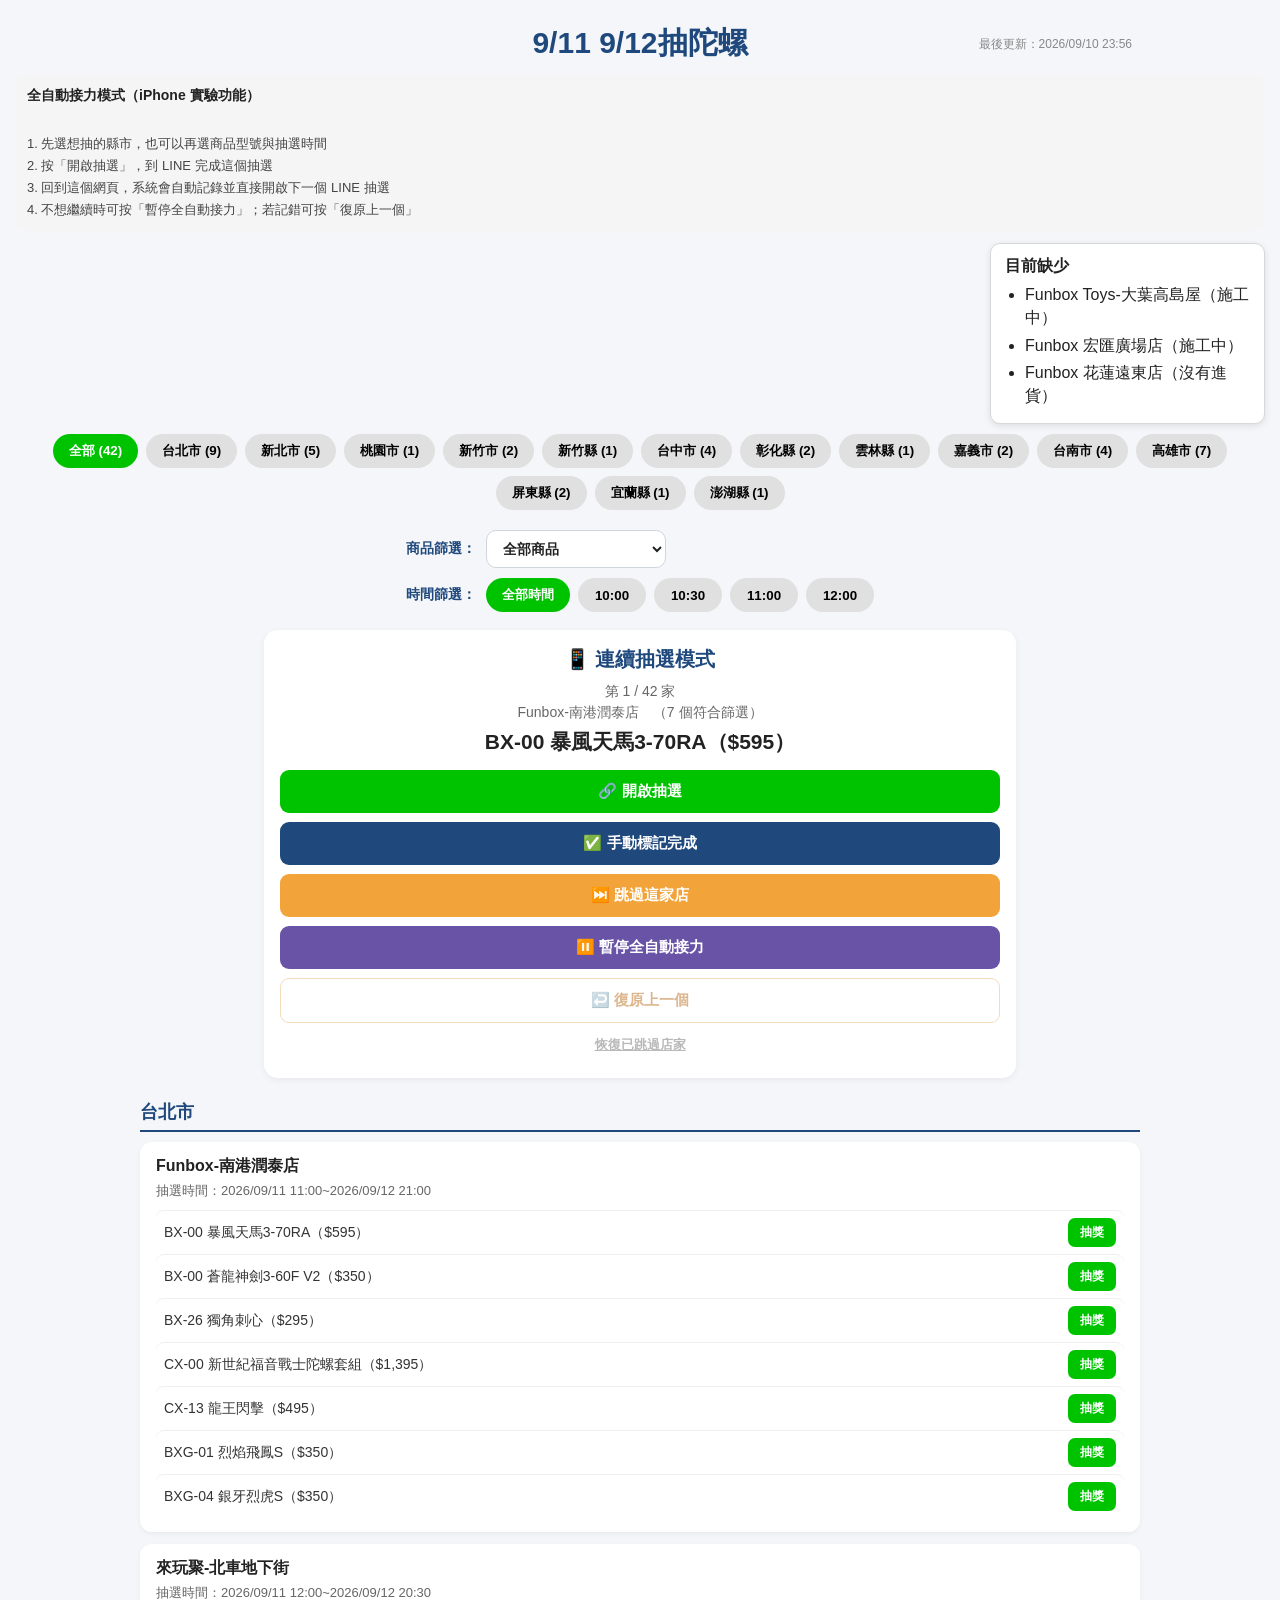
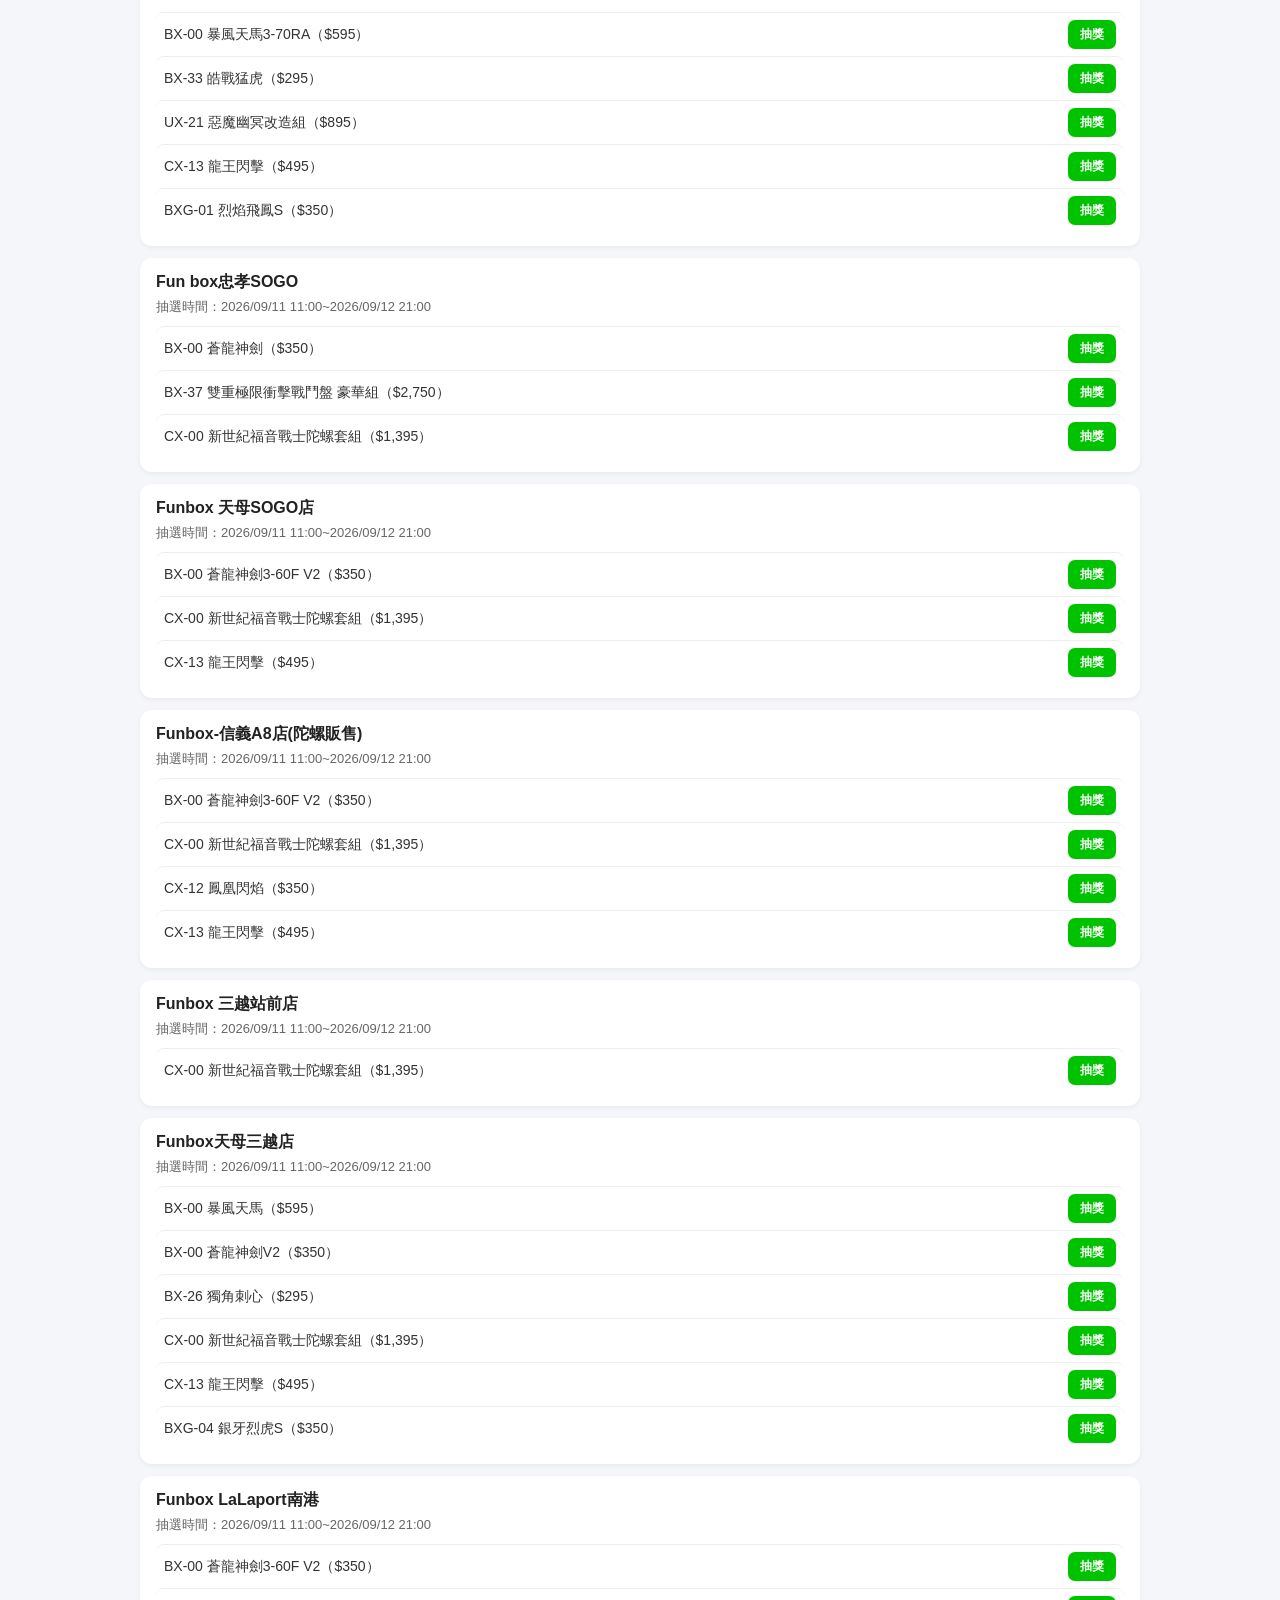
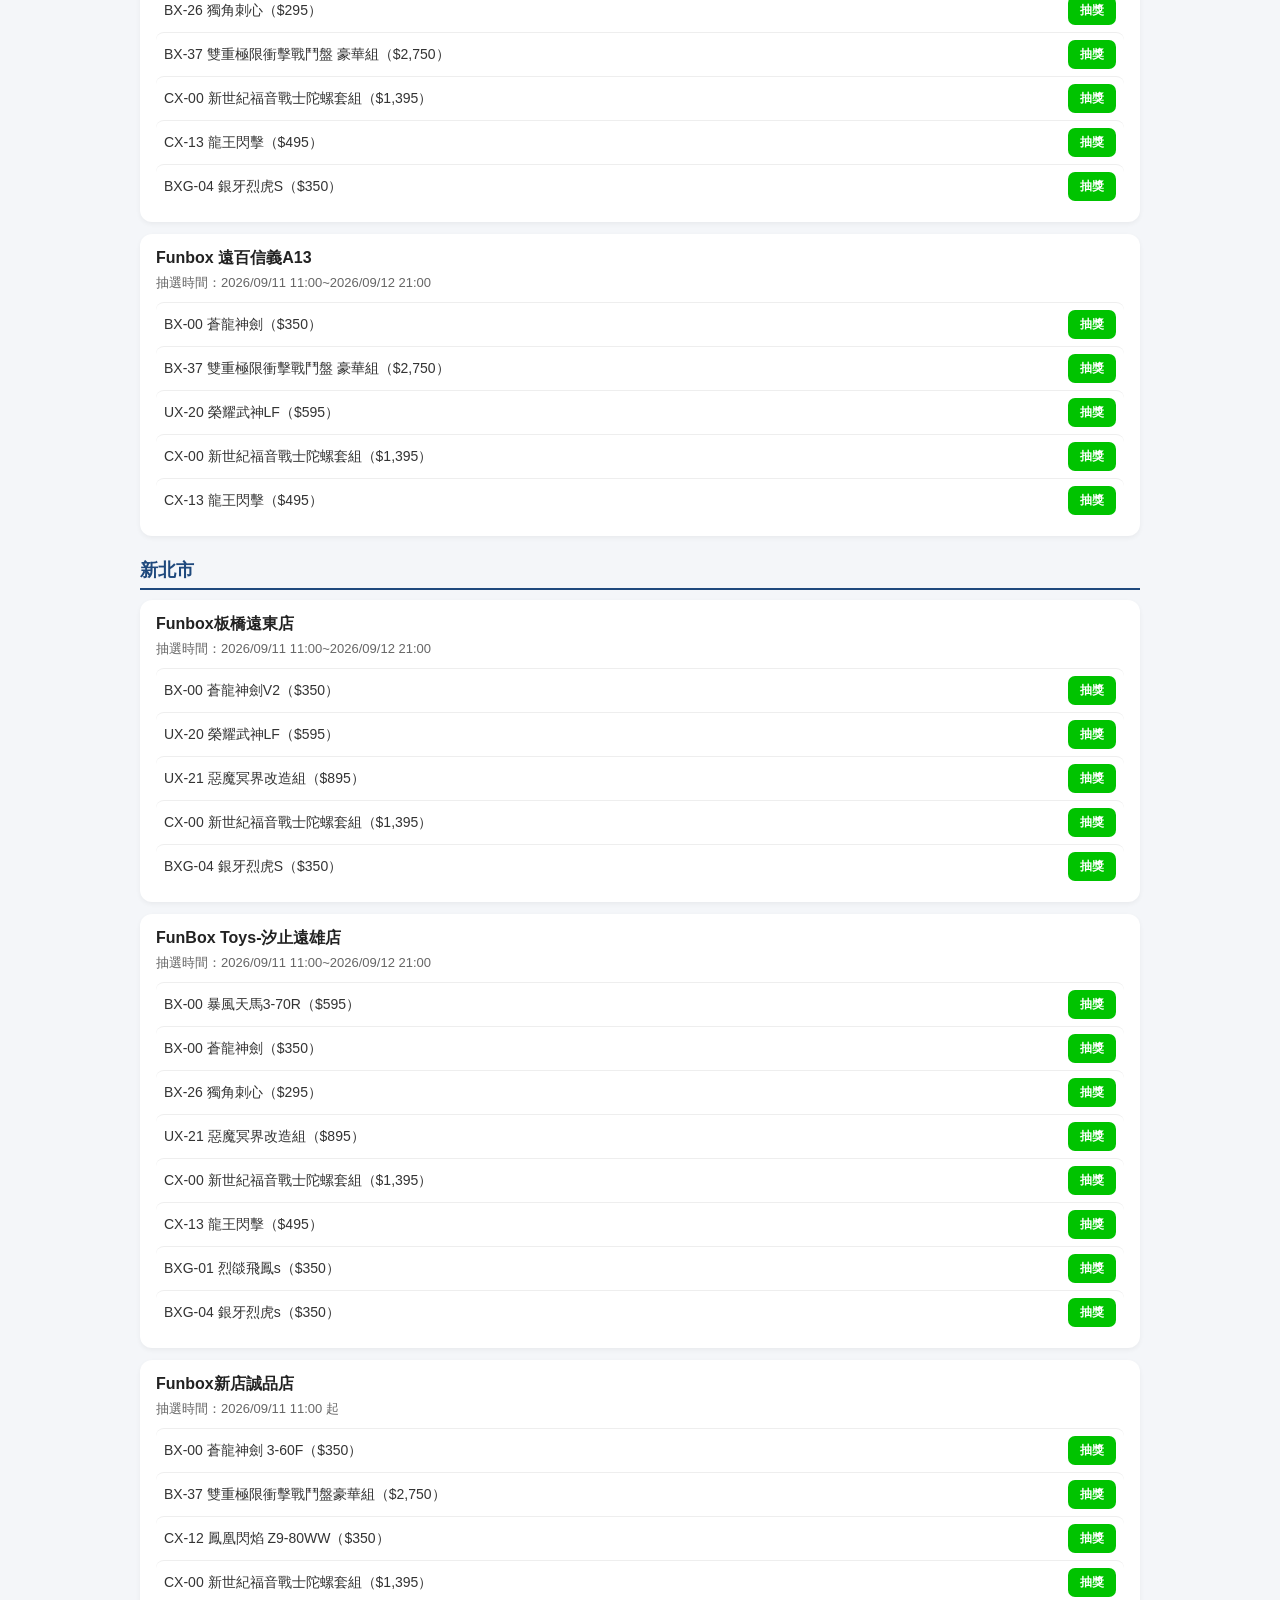
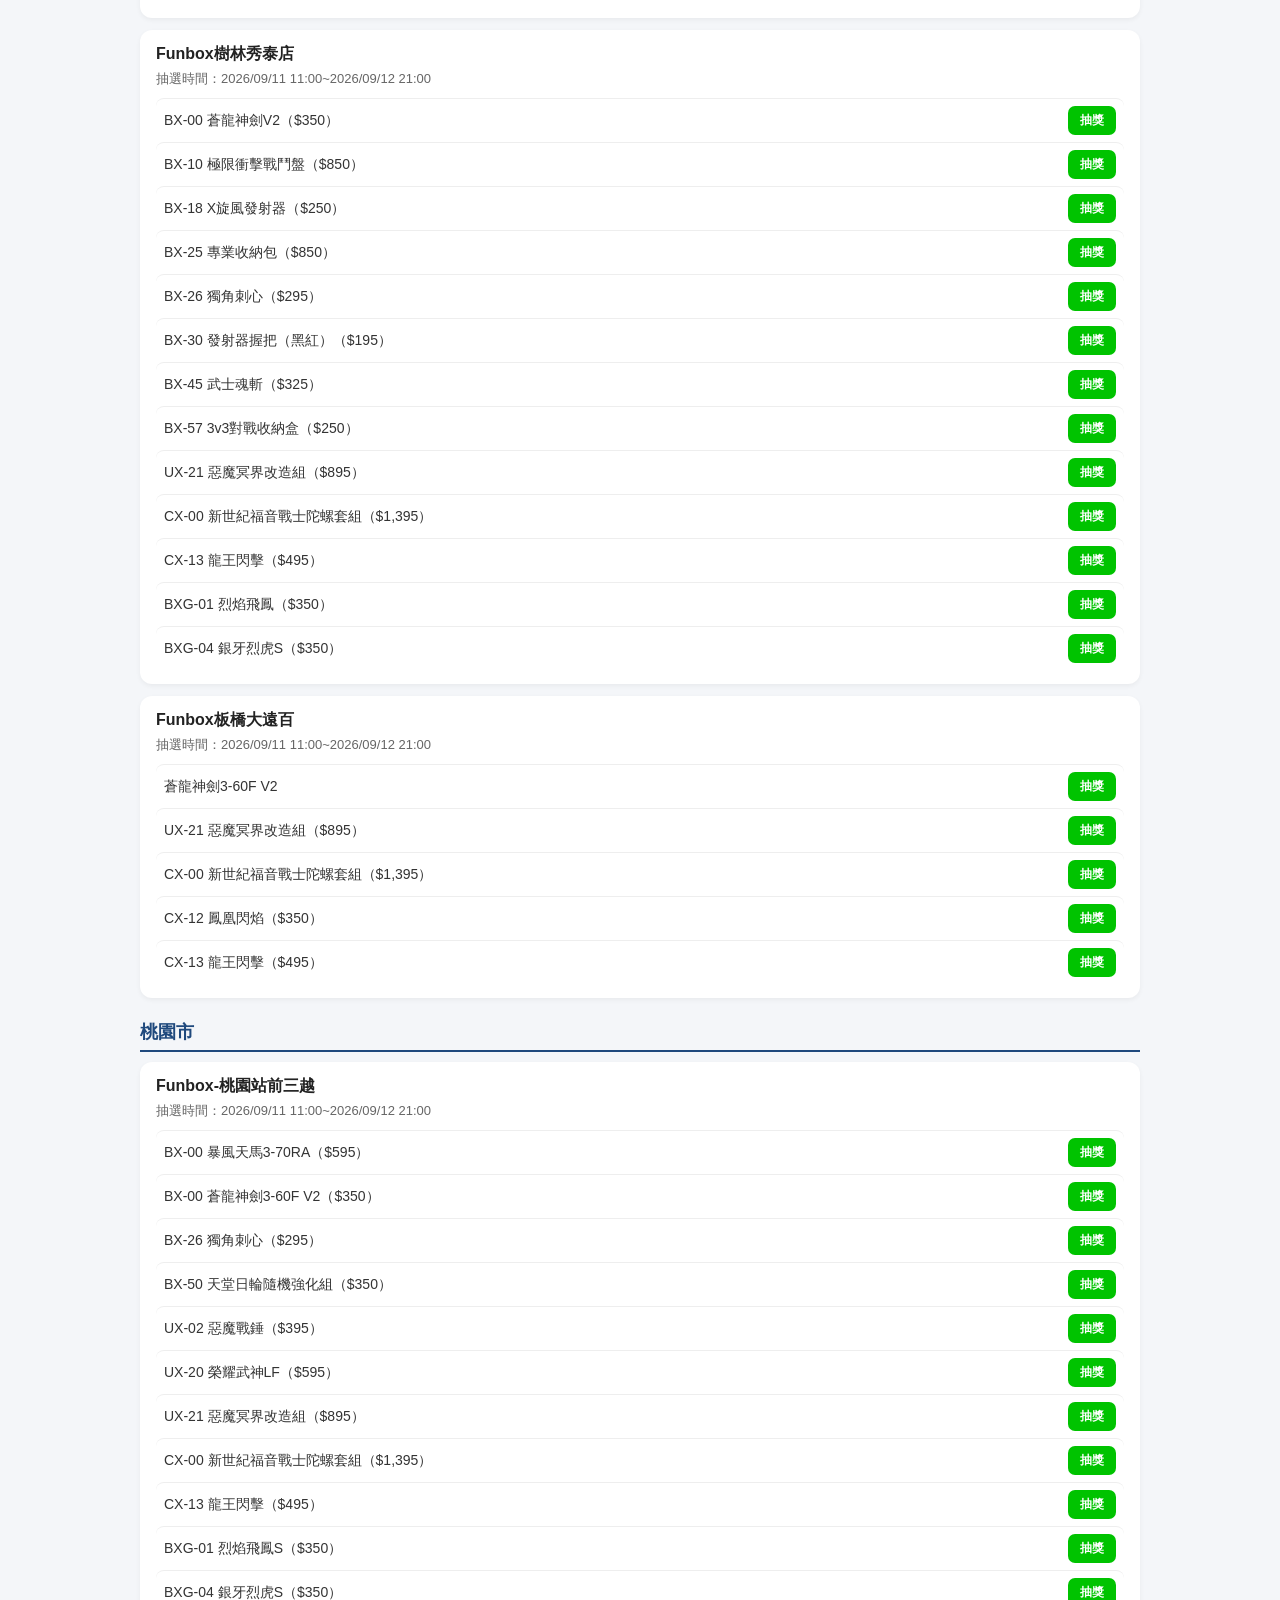
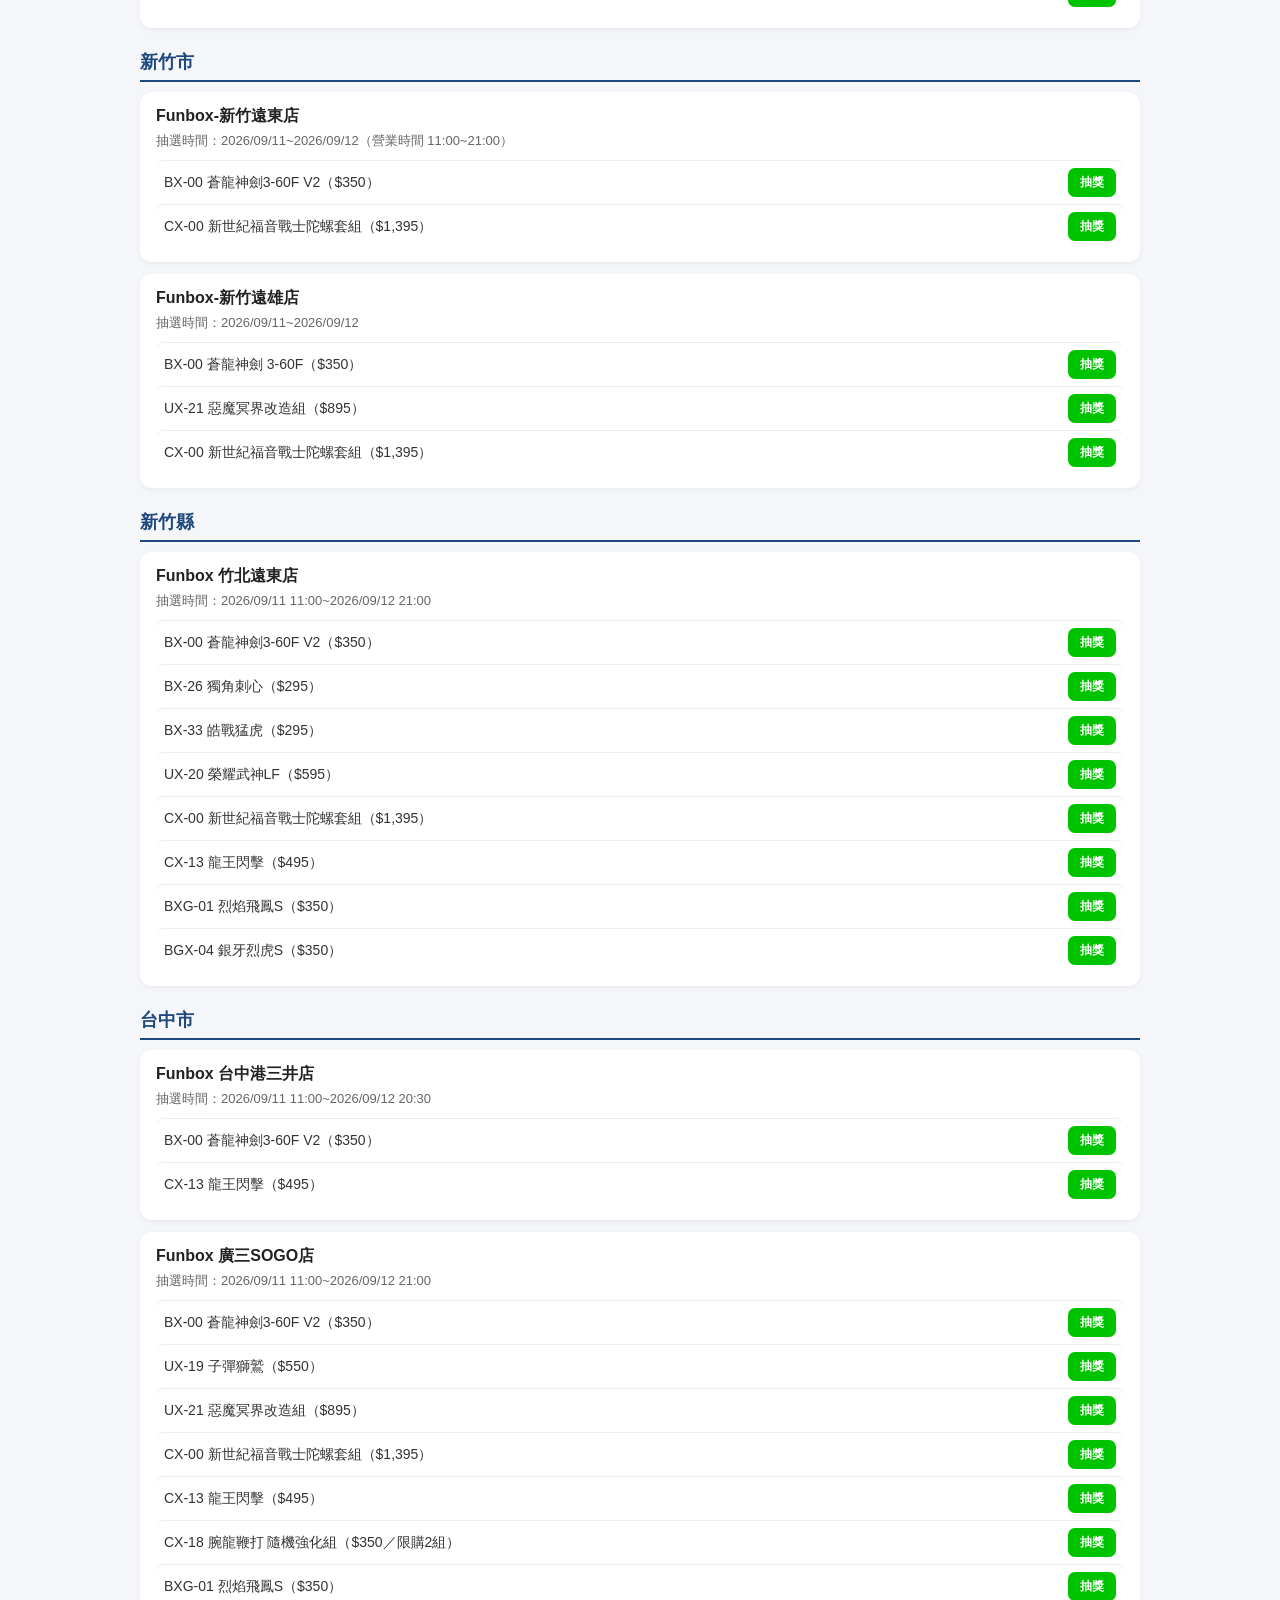
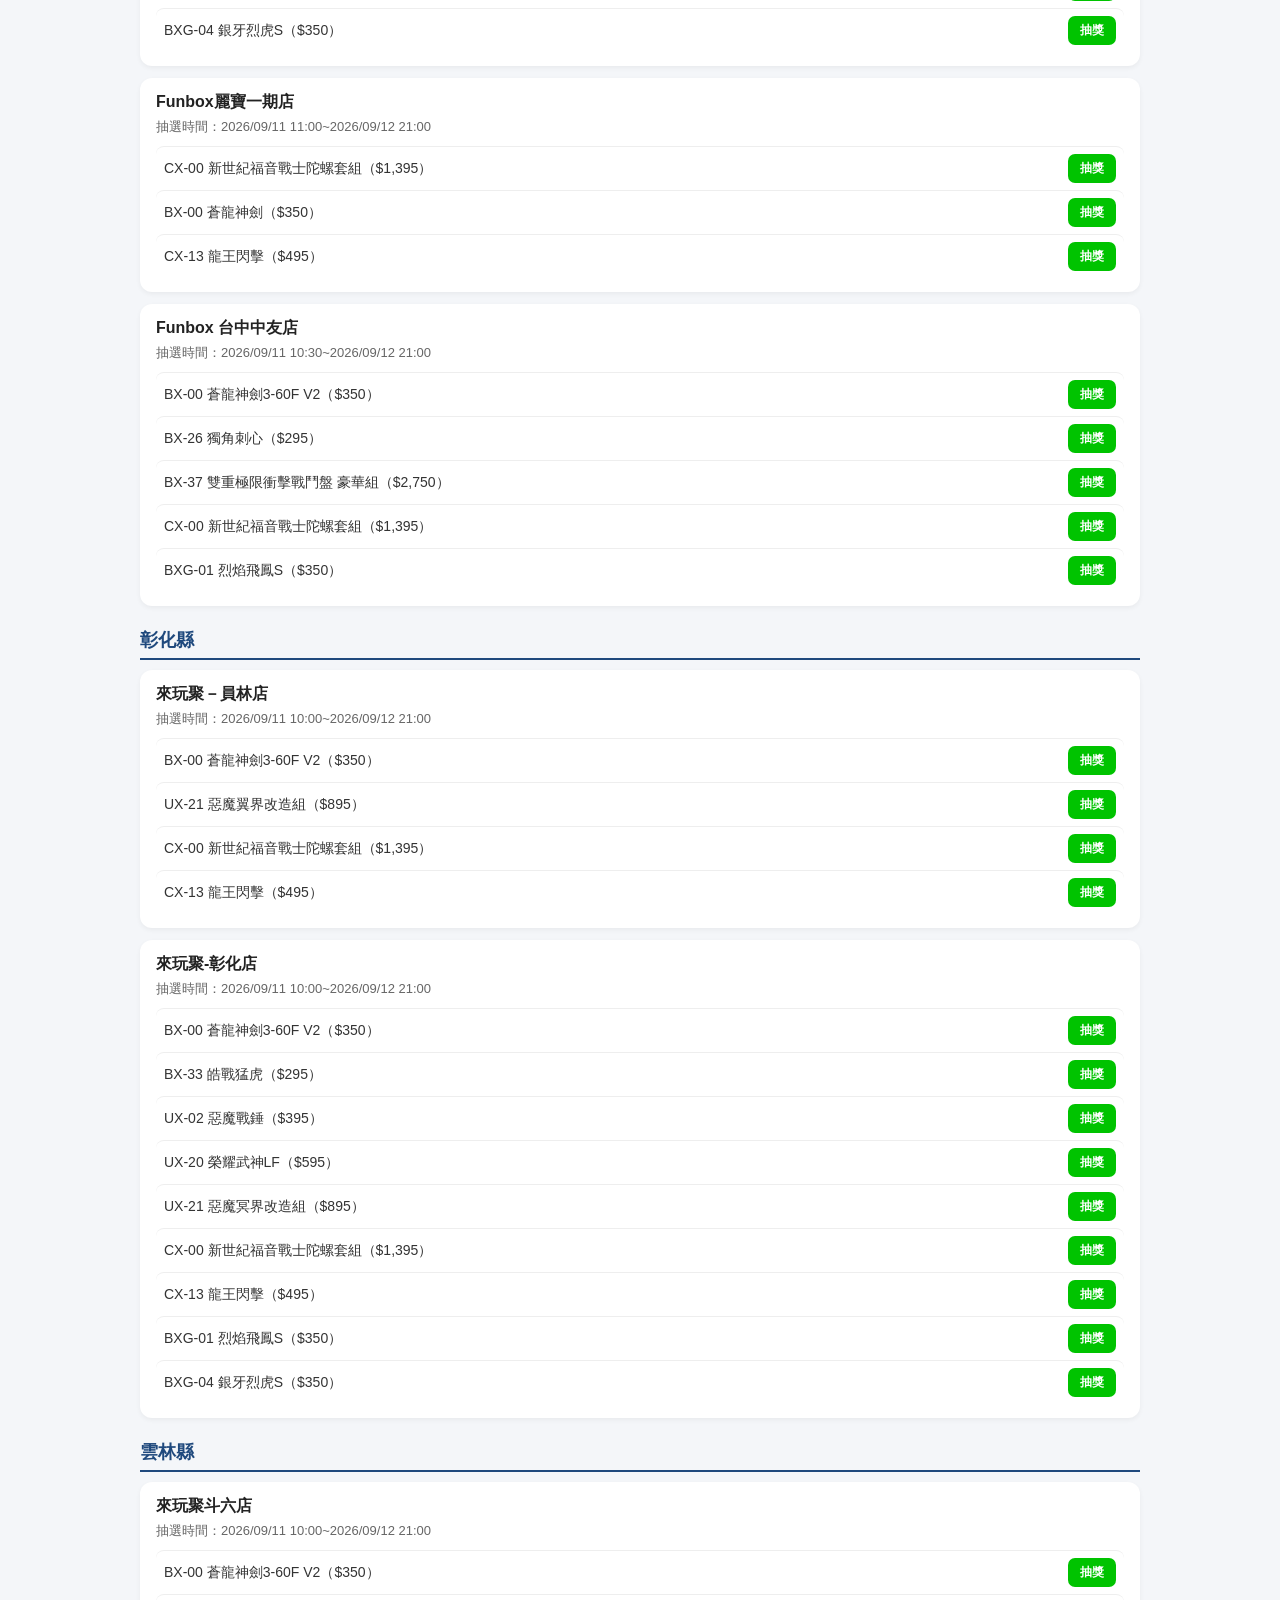
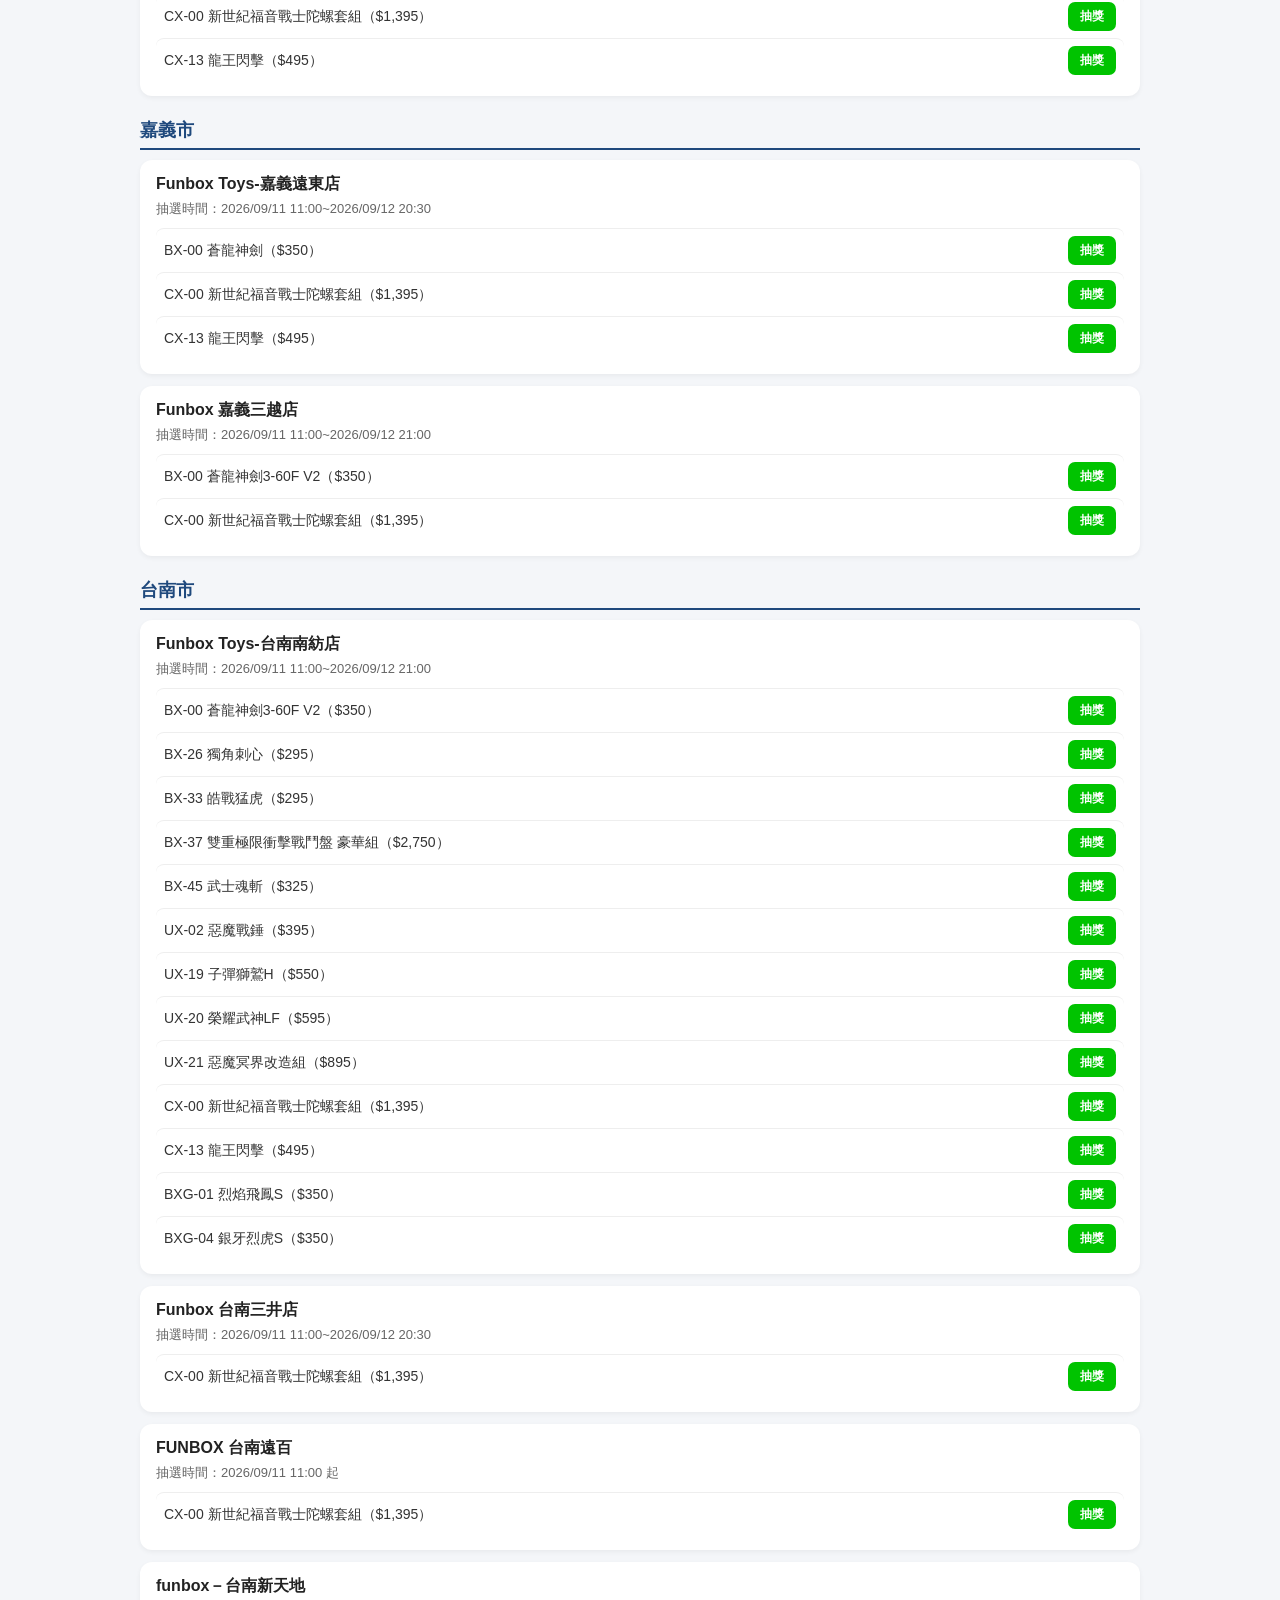
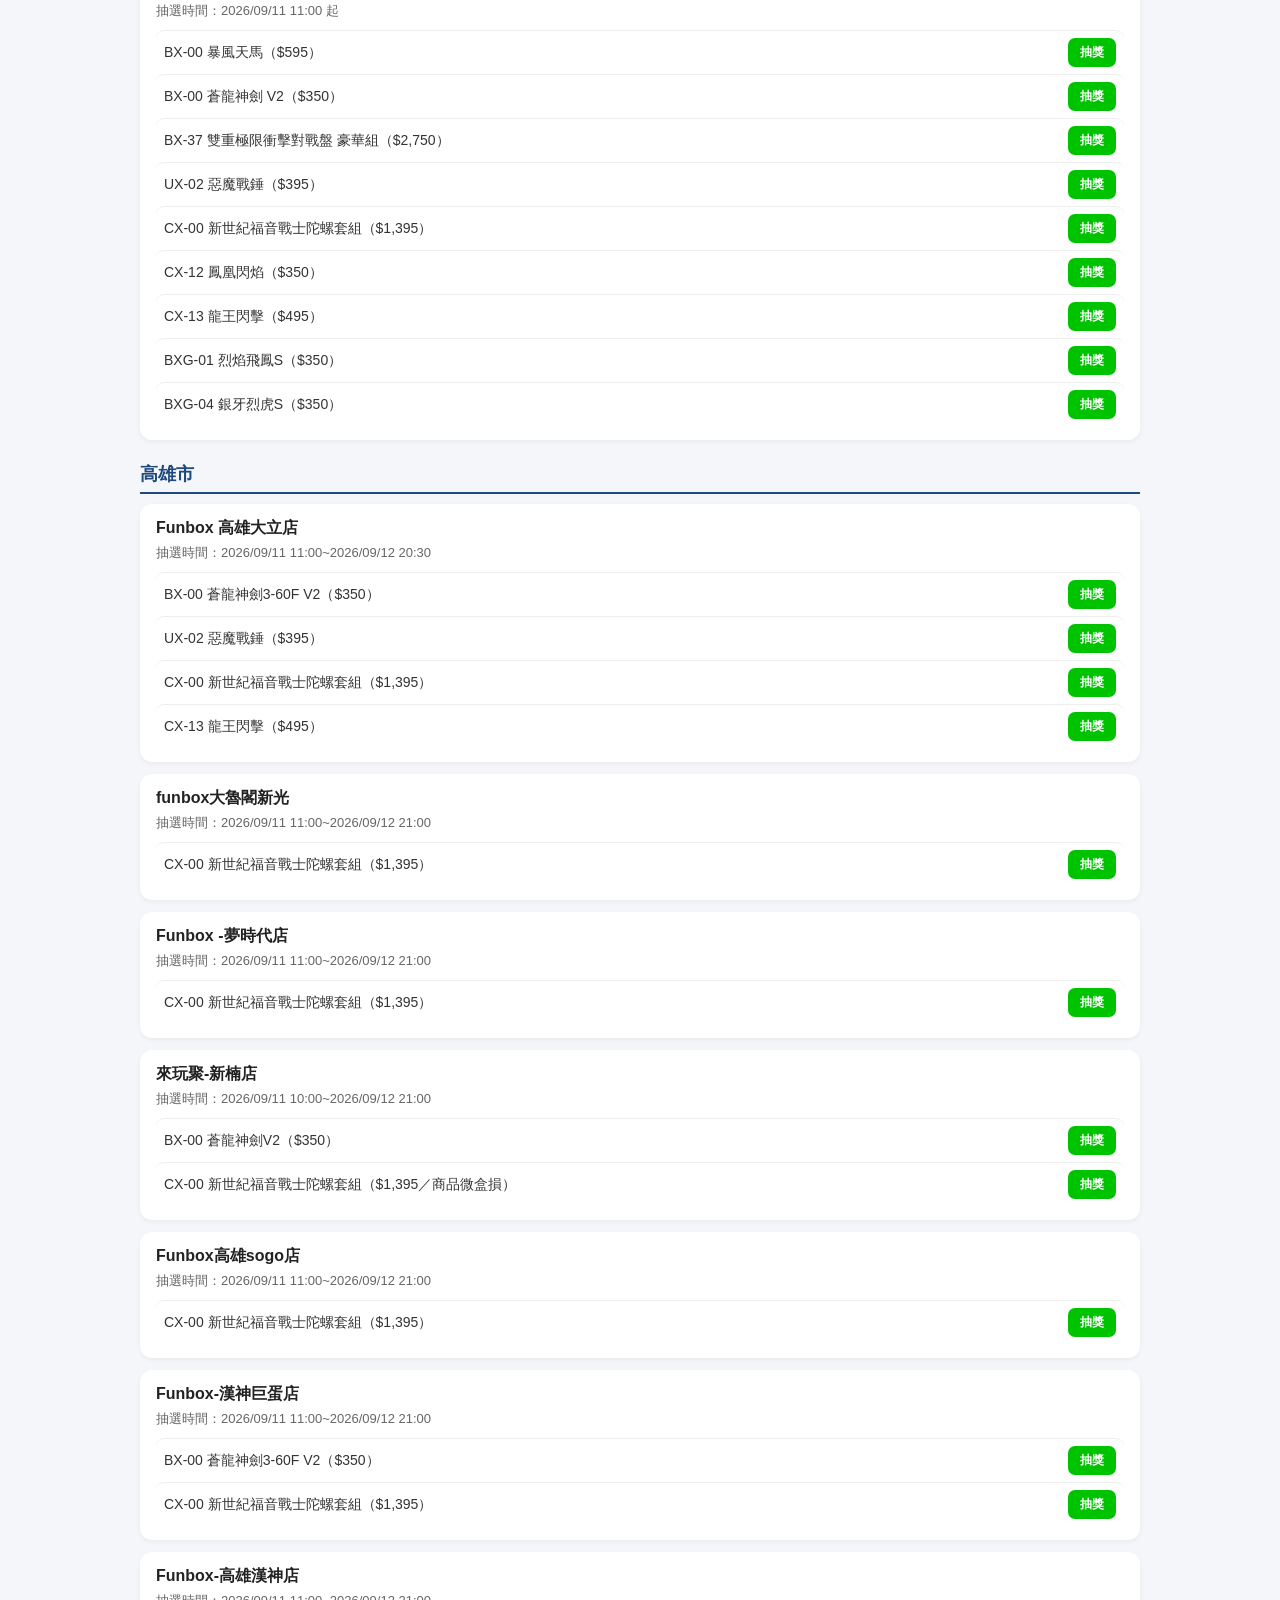
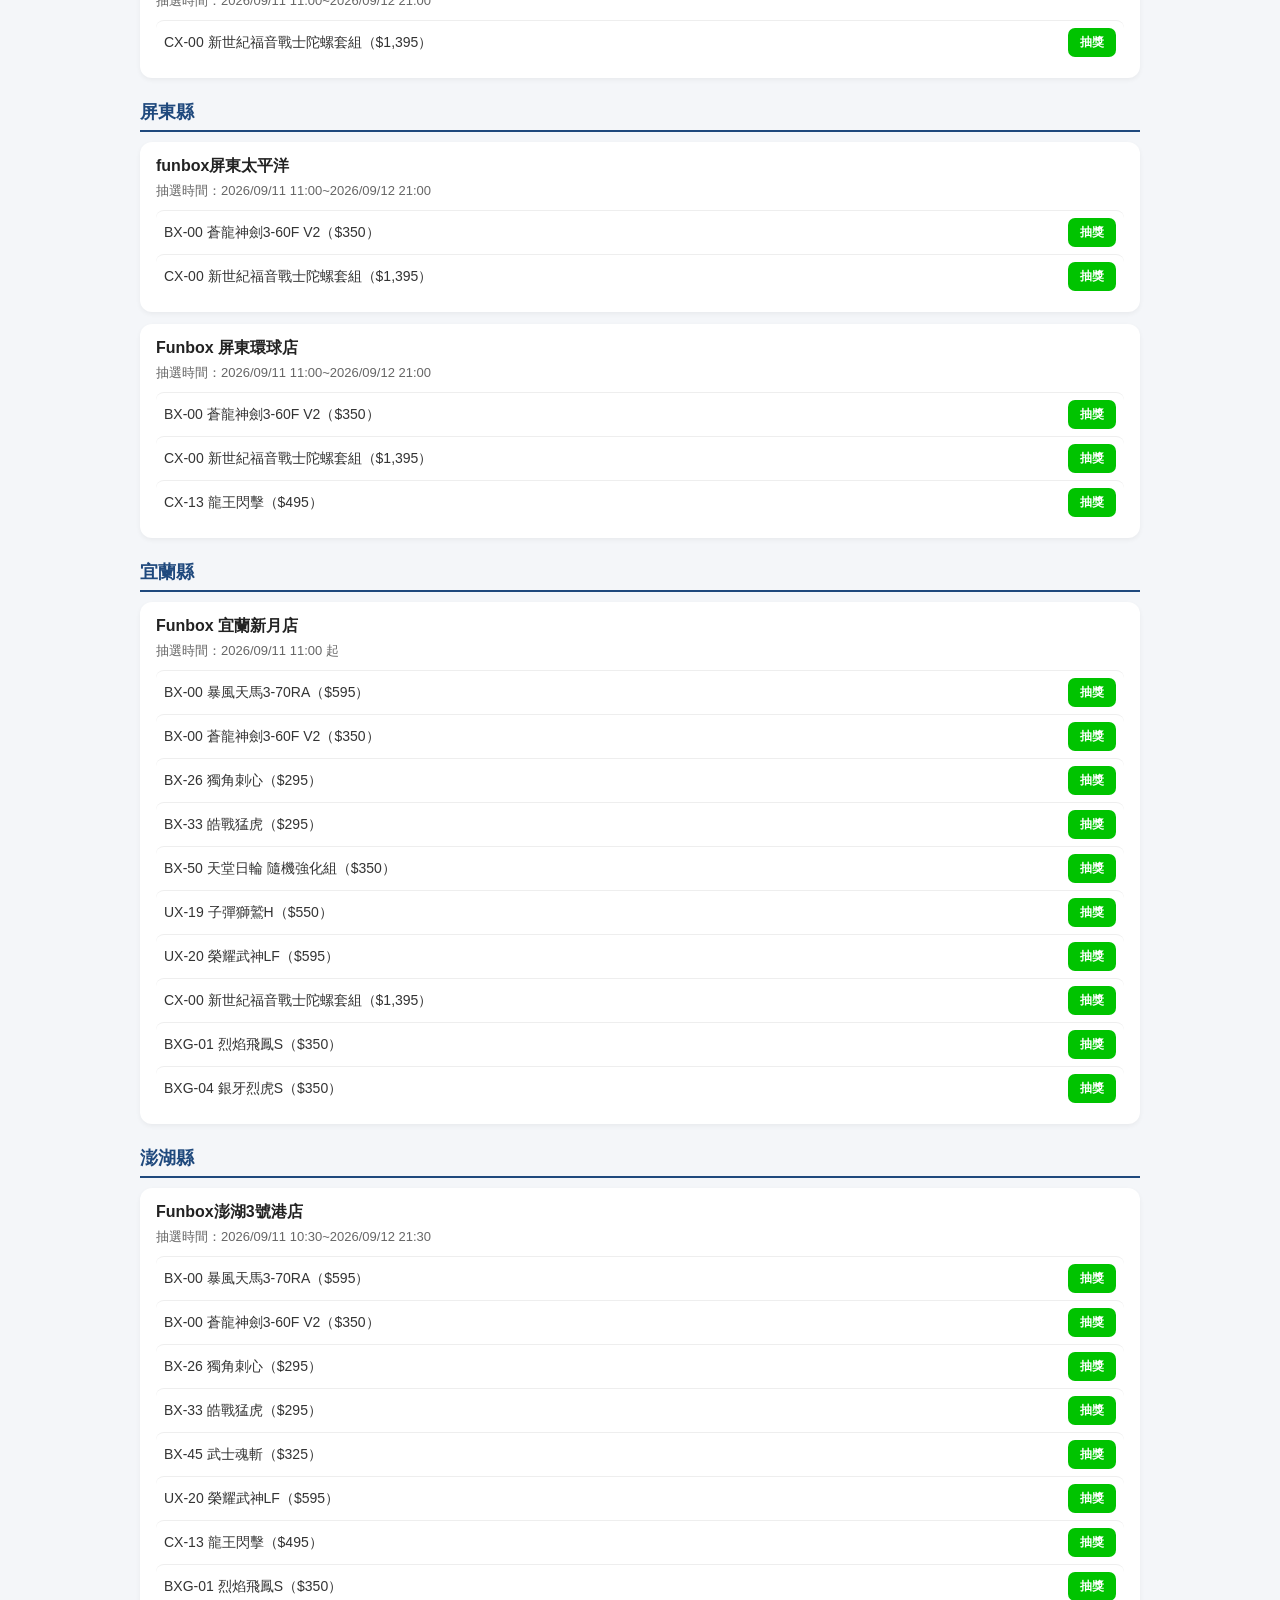
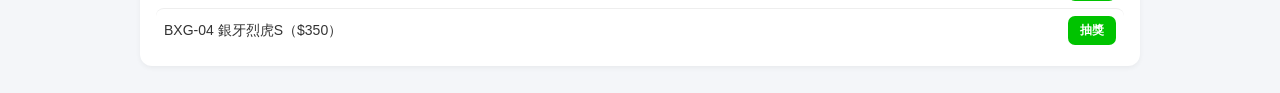
==== commit 2d1ca7f3: "Publish September 11-12 draw update" ====
--- a/index.html
+++ b/index.html
@@ -1,390 +1,555 @@
-<!DOCTYPE html>
-
-<html lang="zh-TW">
-<head>
-<meta charset="utf-8"/>
-<meta content="width=device-width, initial-scale=1.0" name="viewport"/>
-<title>Funbox / 來玩聚 LINE 官方帳號一鍵抽獎</title>
-<style>
-        body { font-family: -apple-system, BlinkMacSystemFont, "Segoe UI", Roboto, "Helvetica Neue", Arial, sans-serif; background-color: #f4f6f9; margin: 0; padding: 15px; color: #333; }
-        h1 { text-align: center; font-size: 20px; color: #1f497d; margin-bottom: 5px; }
-        p.subtitle { text-align: center; font-size: 13px; color: #666; margin-bottom: 20px; }
-        .filter-btn-group { display: flex; justify-content: center; gap: 8px; flex-wrap: wrap; margin-bottom: 20px; }
-        .filter-btn { padding: 8px 16px; border: none; background: #e0e0e0; border-radius: 20px; font-weight: bold; cursor: pointer; }
-        .filter-btn.active { background: #00c300; color: white; }
-        .grid { display: grid; grid-template-columns: repeat(auto-fill, minmax(280px, 1fr)); gap: 12px; max-width: 1000px; margin: 0 auto; }
-        .card { background: white; border-radius: 12px; padding: 12px 16px; box-shadow: 0 2px 5px rgba(0,0,0,0.05); display: flex; justify-content: space-between; align-items: center; }
-        .card-info { display: flex; flex-direction: column; }
-        .store-name { font-size: 15px; font-weight: bold; margin: 2px 0; color: #222; }
-        .line-id { font-size: 12px; color: #666; }
-        .add-btn { background-color: #00c300; color: white; text-decoration: none; font-weight: bold; padding: 8px 14px; border-radius: 8px; font-size: 13px; white-space: nowrap; transition: background 0.2s; }
-        .add-btn.clicked { background-color: #a0a0a0 !important; }
-
-    
-        .page-tabs { display:flex; justify-content:center; gap:10px; margin:8px auto 18px; flex-wrap:wrap; }
-        .page-tab { padding:9px 18px; border:0; border-radius:20px; background:#e0e0e0; font-weight:bold; cursor:pointer; }
-        .page-tab.active { background:#1f497d; color:white; }
-        .draw-filter-btn-group { display:flex; justify-content:center; gap:8px; flex-wrap:wrap; margin-bottom:20px; }
-        .draw-list { max-width:1000px; margin:0 auto; }
-        .draw-city { font-size:18px; font-weight:bold; color:#1f497d; margin:22px 0 10px; padding-bottom:6px; border-bottom:2px solid #1f497d; }
-        .draw-store { background:white; border-radius:12px; padding:14px 16px; margin-bottom:12px; box-shadow:0 2px 5px rgba(0,0,0,0.05); }
-        .draw-store-name { font-size:16px; font-weight:bold; color:#222; }
-        .draw-start { font-size:13px; color:#666; margin:5px 0 10px; }
-        .draw-item { display:flex; align-items:center; justify-content:space-between; gap:12px; padding:7px 0; border-top:1px solid #eee; }
-        .draw-product { font-size:14px; }
-        .draw-link { background:#00c300; color:white; text-decoration:none; font-weight:bold; padding:6px 12px; border-radius:7px; font-size:12px; white-space:nowrap; }
-        .draw-link.not-started {
-    background-color: #d9d9d9 !important;
-    color: #999 !important;
-    border-color: #d0d0d0 !important;
-    cursor: not-allowed !important;
-    pointer-events: none !important;
-}
-
-.draw-link.clicked {
-            background-color: #a0a0a0 !important;
-            color: white !important;
-        }
-
-
-        .draw-main-title {
-            text-align: center;
-            font-size: 30px;
-            color: #1f497d;
-            margin: 8px 0 6px;
-            font-weight: 800;
-        }
-        .draw-reminder {
-            text-align: center;
-            font-size: 20px !important;
-            color: #d35400 !important;
-            font-weight: 700;
-            margin: 0 auto 20px !important;
-        }
-    
-/* ===== 連續抽選模式 V2 ===== */
-.continuous-draw-panel {
-    max-width: 720px;
-    margin: 18px auto 22px;
-    background: #fff;
-    border-radius: 14px;
-    padding: 16px;
-    box-shadow: 0 2px 6px rgba(0,0,0,.06);
-    text-align: center;
-}
-.continuous-draw-title {
-    font-size: 20px;
-    font-weight: 800;
-    color: #1f497d;
-    margin: 0 0 8px;
-}
-.continuous-draw-progress {
-    font-size: 14px;
-    color: #666;
-    margin-bottom: 5px;
-}
-.continuous-draw-store {
-    font-size: 14px;
-    color: #666;
-    margin-bottom: 4px;
-}
-.continuous-draw-product {
-    font-size: 21px;
-    font-weight: 800;
-    color: #222;
-    margin: 6px 0 14px;
-    word-break: break-word;
-}
-.continuous-draw-actions {
-    display: grid;
-    grid-template-columns: 1fr 1fr;
-    gap: 9px;
-}
-.continuous-draw-open,
-.continuous-draw-next,
-.continuous-draw-skip {
-    border: 0;
-    border-radius: 9px;
-    padding: 11px 10px;
-    font-size: 15px;
-    font-weight: 800;
-    cursor: pointer;
-}
-.continuous-draw-open {
-    grid-column: 1 / -1;
-    background: #00c300;
-    color: #fff;
-}
-.continuous-draw-next {
-    background: #1f497d;
-    color: #fff;
-}
-.continuous-draw-skip {
-    background: #e0e0e0;
-    color: #222;
-}
-.continuous-draw-open:active,
-.continuous-draw-next:active,
-.continuous-draw-skip:active {
-    transform: translateY(1px);
-}
-@media (max-width: 520px) {
-    .continuous-draw-panel {
-        padding: 14px;
-        margin-left: 2px;
-        margin-right: 2px;
-    }
-    .continuous-draw-product {
-        font-size: 19px;
-    }
-}
-
-    
-/* ===== Funbox 連續抽選模式 V4 ===== */
-.continuous-draw-panel{max-width:720px;margin:18px auto 22px;background:#fff;border-radius:14px;padding:16px;box-shadow:0 2px 6px rgba(0,0,0,.06)}
-.continuous-draw-title{text-align:center;font-size:20px;font-weight:800;color:#1f497d;margin-bottom:10px}
-.continuous-draw-label{text-align:center;font-size:13px;color:#666;margin:8px 0 6px}
-.continuous-draw-scopes{display:flex;flex-wrap:wrap;gap:7px;justify-content:center;margin-bottom:12px}
-.continuous-draw-scope{border:0;border-radius:999px;padding:8px 13px;background:#e5e5e5;color:#222;font-weight:700;cursor:pointer}
-.continuous-draw-scope.active{background:#00c300;color:#fff}
-.continuous-draw-progress{text-align:center;font-size:14px;color:#666;margin:8px 0 3px}
-.continuous-draw-store{text-align:center;font-size:14px;color:#666}
-.continuous-draw-product{text-align:center;font-size:21px;font-weight:800;color:#222;margin:6px 0 14px;word-break:break-word}
-.continuous-draw-open,.continuous-draw-next{width:100%;border:0;border-radius:9px;padding:12px 10px;font-size:15px;font-weight:800;cursor:pointer}
-.continuous-draw-open{background:#00c300;color:#fff;margin-bottom:9px}
-.continuous-draw-next{background:#1f497d;color:#fff}
-.continuous-draw-open:disabled,.continuous-draw-next:disabled{opacity:.45;cursor:not-allowed}
-@media(max-width:520px){.continuous-draw-panel{margin-left:2px;margin-right:2px;padding:14px}.continuous-draw-product{font-size:19px}.continuous-draw-scope{padding:7px 11px;font-size:13px}}
-
-
-/* ===== 連續抽選已完成狀態 ===== */
-.draw-item.quick-drawn .draw-link {
-    background: #d9d9d9 !important;
-    color: #999 !important;
-    border-color: #d0d0d0 !important;
-    text-align: center;
-}
-
-
-.continuous-draw-guide{
-    margin:10px 0 12px;
-    padding:10px 12px;
-    border-radius:9px;
-    background:#f5f5f5;
-    color:#444;
-    font-size:13px;
-    line-height:1.7;
-    text-align:left;
-}
-.continuous-draw-guide strong{
-    display:block;
-    margin-bottom:3px;
-    font-size:14px;
-    color:#222;
-}
-
-</style>
-<style>
-#missing-store-panel{
-  position:static;
-  width:100%; max-width:100%; margin:0 0 12px 0;
-  background:rgba(255,255,255,.97);
-  border:1px solid #d8d8d8; border-radius:12px;
-  box-shadow:0 4px 18px rgba(0,0,0,.16);
-  font-family:inherit;
-}
-#missing-store-panel summary{
-  cursor:pointer; list-style:none; padding:10px 12px;
-  font-weight:700; font-size:14px; color:#222;
-  display:flex; justify-content:space-between; align-items:center; gap:8px;
-}
-#missing-store-panel summary::-webkit-details-marker{display:none}
-#missing-store-panel .missing-count{
-  background:#ef4444; color:white; border-radius:999px;
-  padding:2px 8px; font-size:12px; white-space:nowrap;
-}
-#missing-store-panel .missing-store-list{
-  max-height:60vh; overflow:auto; border-top:1px solid #eee;
-  padding:8px 12px 10px; margin:0;
-}
-#missing-store-panel .missing-store-item{
-  padding:5px 0; border-bottom:1px dashed #eee;
-  font-size:13px; line-height:1.35;
-}
-#missing-store-panel .missing-store-item:last-child{border-bottom:0}
-#missing-store-panel .missing-note{
-  padding:0 12px 9px; font-size:12px; color:#666;
-}
-@media (max-width:700px){
-  #missing-store-panel{margin-bottom:10px}
-}
-</style><style>
-.product-filter-wrap{
-    max-width:1000px;
-    margin:-6px auto 18px;
-    display:flex;
-    align-items:center;
-    justify-content:center;
-    gap:8px;
-}
-.product-filter-label{
-    font-size:14px;
-    font-weight:700;
-    color:#1f497d;
-}
-.product-filter-select{
-    min-width:180px;
-    max-width:260px;
-    padding:9px 12px;
-    border:1px solid #cfd6df;
-    border-radius:10px;
-    background:#fff;
-    color:#222;
-    font-size:14px;
-    font-weight:700;
-}
-@media(max-width:520px){
-    .product-filter-wrap{
-        margin-top:-4px;
-        padding:0 2px;
-    }
-    .product-filter-select{
-        flex:1;
-        min-width:0;
-    }
-}
-</style><style>
-.draw-item-clickable{
-    cursor:pointer;
-    border-radius:8px;
-    padding-left:8px;
-    padding-right:8px;
-    transition:background-color .15s ease, transform .05s ease;
-}
-.draw-item-clickable:hover{background:#f3f7fb;}
-.draw-item-clickable:active{transform:translateY(1px);}
-.draw-item-clickable:focus-visible{
-    outline:2px solid #1f497d;
-    outline-offset:2px;
-}
-.draw-item-clickable.quick-drawn,
-.draw-item-clickable:has(.draw-link.clicked){
-    background:#f2f2f2;
-}
-@media(max-width:520px){
-    .draw-item-clickable{
-        padding-top:9px;
-        padding-bottom:9px;
-    }
-}
-</style><style>
-/* ===== 手動抽 / 快速抽 已完成顏色統一 ===== */
-#page-draws .draw-item.quick-drawn .draw-link,
-#page-draws .draw-link.clicked {
-    background-color:#a0a0a0 !important;
-    color:#fff !important;
-    border-color:#a0a0a0 !important;
-}
-#page-draws .draw-item.quick-drawn,
-#page-draws .draw-item-clickable:has(.draw-link.clicked) {
-    background:#f2f2f2 !important;
-}
-</style><link rel="stylesheet" href="custom/continuous-draw.css">
-</head>
-<body>
-<h1 id="stores-title" style="display:none;; display:none !important">LINE 門市帳號一鍵快速加好友</h1>
-<p class="subtitle" id="stores-subtitle" style="display:none;; display:none !important">上方可直接依縣市篩選門市；點擊右側按鈕會開啟 LINE App 加好友（已點過會自動變灰色）</p>
-<div class="filter-btn-group" style="display:none;; display:none !important">
-<button class="filter-btn active" onclick="filterRegion('all', this)">全部 (77)</button>
-<button class="filter-btn" onclick="filterRegion('台北市', this)">台北市 (12)</button><button class="filter-btn" onclick="filterRegion('新北市', this)">新北市 (9)</button><button class="filter-btn" onclick="filterRegion('桃園市', this)">桃園市 (7)</button><button class="filter-btn" onclick="filterRegion('新竹市', this)">新竹市 (3)</button><button class="filter-btn" onclick="filterRegion('新竹縣', this)">新竹縣 (2)</button><button class="filter-btn" onclick="filterRegion('苗栗縣', this)">苗栗縣 (1)</button><button class="filter-btn" onclick="filterRegion('台中市', this)">台中市 (11)</button><button class="filter-btn" onclick="filterRegion('彰化縣', this)">彰化縣 (2)</button><button class="filter-btn" onclick="filterRegion('雲林縣', this)">雲林縣 (1)</button><button class="filter-btn" onclick="filterRegion('嘉義市', this)">嘉義市 (3)</button><button class="filter-btn" onclick="filterRegion('台南市', this)">台南市 (5)</button><button class="filter-btn" onclick="filterRegion('高雄市', this)">高雄市 (13)</button><button class="filter-btn" onclick="filterRegion('屏東縣', this)">屏東縣 (3)</button><button class="filter-btn" onclick="filterRegion('宜蘭縣', this)">宜蘭縣 (1)</button><button class="filter-btn" onclick="filterRegion('花蓮縣', this)">花蓮縣 (1)</button><button class="filter-btn" onclick="filterRegion('台東縣', this)">台東縣 (2)</button><button class="filter-btn" onclick="filterRegion('澎湖縣', this)">澎湖縣 (1)</button></div>
-<div class="grid" id="storeGrid" style="display:none;; display:none !important">
-<div class="card" data-region="台北市"><div class="card-info"><div class="store-name">台北地下街16號</div><span class="line-id">@453cqkyj</span></div><a class="add-btn" href="https://line.me/ti/p/~@453cqkyj" id="btn-453cqkyj" onclick="markVisited('453cqkyj')" rel="noopener" target="_blank">＋ 加好友</a></div>
-<div class="card" data-region="高雄市"><div class="card-info"><div class="store-name">新楠家樂福</div><span class="line-id">@022itqlw</span></div><a class="add-btn" href="https://line.me/ti/p/~@022itqlw" id="btn-022itqlw" onclick="markVisited('022itqlw')" rel="noopener" target="_blank">＋ 加好友</a></div>
-<div class="card" data-region="台南市"><div class="card-info"><div class="store-name">台南新仁家樂福</div><span class="line-id">@162fxyom</span></div><a class="add-btn" href="https://line.me/ti/p/~@162fxyom" id="btn-162fxyom" onclick="markVisited('162fxyom')" rel="noopener" target="_blank">＋ 加好友</a></div>
-<div class="card" data-region="彰化縣"><div class="card-info"><div class="store-name">彰化家樂福</div><span class="line-id">@766sgllj</span></div><a class="add-btn" href="https://line.me/ti/p/~@766sgllj" id="btn-766sgllj" onclick="markVisited('766sgllj')" rel="noopener" target="_blank">＋ 加好友</a></div>
-<div class="card" data-region="彰化縣"><div class="card-info"><div class="store-name">員林大潤發</div><span class="line-id">@958tzuco</span></div><a class="add-btn" href="https://line.me/ti/p/~@958tzuco" id="btn-958tzuco" onclick="markVisited('958tzuco')" rel="noopener" target="_blank">＋ 加好友</a></div>
-<div class="card" data-region="雲林縣"><div class="card-info"><div class="store-name">斗六家樂福</div><span class="line-id">@rsp8657s</span></div><a class="add-btn" href="https://line.me/ti/p/~@rsp8657s" id="btn-rsp8657s" onclick="markVisited('rsp8657s')" rel="noopener" target="_blank">＋ 加好友</a></div>
-<div class="card" data-region="高雄市"><div class="card-info"><div class="store-name">鳳山家樂福</div><span class="line-id">@189yvcce</span></div><a class="add-btn" href="https://line.me/ti/p/~@189yvcce" id="btn-189yvcce" onclick="markVisited('189yvcce')" rel="noopener" target="_blank">＋ 加好友</a></div>
-<div class="card" data-region="高雄市"><div class="card-info"><div class="store-name">楠梓家樂福</div><span class="line-id">@241cmnww</span></div><a class="add-btn" href="https://line.me/ti/p/~@241cmnww" id="btn-241cmnww" onclick="markVisited('241cmnww')" rel="noopener" target="_blank">＋ 加好友</a></div>
-<div class="card" data-region="屏東縣"><div class="card-info"><div class="store-name">新屏家樂福</div><span class="line-id">@308oaews</span></div><a class="add-btn" href="https://line.me/ti/p/~@308oaews" id="btn-308oaews" onclick="markVisited('308oaews')" rel="noopener" target="_blank">＋ 加好友</a></div>
-<div class="card" data-region="台北市"><div class="card-info"><div class="store-name">台北忠孝遠東SOGO</div><span class="line-id">@lcn7452p</span></div><a class="add-btn" href="https://line.me/ti/p/~@lcn7452p" id="btn-lcn7452p" onclick="markVisited('lcn7452p')" rel="noopener" target="_blank">＋ 加好友</a></div>
-<div class="card" data-region="台北市"><div class="card-info"><div class="store-name">三越南西</div><span class="line-id">@626iceit</span></div><a class="add-btn" href="https://line.me/ti/p/~@626iceit" id="btn-626iceit" onclick="markVisited('626iceit')" rel="noopener" target="_blank">＋ 加好友</a></div>
-<div class="card" data-region="台北市"><div class="card-info"><div class="store-name">三越站前</div><span class="line-id">@631ovgxp</span></div><a class="add-btn" href="https://line.me/ti/p/~@631ovgxp" id="btn-631ovgxp" onclick="markVisited('631ovgxp')" rel="noopener" target="_blank">＋ 加好友</a></div>
-<div class="card" data-region="台北市"><div class="card-info"><div class="store-name">天母SOGO</div><span class="line-id">@377cbfue</span></div><a class="add-btn" href="https://line.me/ti/p/~@377cbfue" id="btn-377cbfue" onclick="markVisited('377cbfue')" rel="noopener" target="_blank">＋ 加好友</a></div>
-<div class="card" data-region="台北市"><div class="card-info"><div class="store-name">高島屋百貨</div><span class="line-id">@xbm4599s</span></div><a class="add-btn" href="https://line.me/ti/p/~@xbm4599s" id="btn-xbm4599s" onclick="markVisited('xbm4599s')" rel="noopener" target="_blank">＋ 加好友</a></div>
-<div class="card" data-region="新北市"><div class="card-info"><div class="store-name">比漾廣場</div><span class="line-id">@ufq5307a</span></div><a class="add-btn" href="https://line.me/ti/p/~@ufq5307a" id="btn-ufq5307a" onclick="markVisited('ufq5307a')" rel="noopener" target="_blank">＋ 加好友</a></div>
-<div class="card" data-region="桃園市"><div class="card-info"><div class="store-name">桃園站前</div><span class="line-id">@fcm1241y</span></div><a class="add-btn" href="https://line.me/ti/p/~@fcm1241y" id="btn-fcm1241y" onclick="markVisited('fcm1241y')" rel="noopener" target="_blank">＋ 加好友</a></div>
-<div class="card" data-region="桃園市"><div class="card-info"><div class="store-name">桃園遠東</div><span class="line-id">@bix0595a</span></div><a class="add-btn" href="https://line.me/ti/p/~@bix0595a" id="btn-bix0595a" onclick="markVisited('bix0595a')" rel="noopener" target="_blank">＋ 加好友</a></div>
-<div class="card" data-region="台北市"><div class="card-info"><div class="store-name">信義新天地A8館</div><span class="line-id">@983dfazy</span></div><a class="add-btn" href="https://line.me/ti/p/~@983dfazy" id="btn-983dfazy" onclick="markVisited('983dfazy')" rel="noopener" target="_blank">＋ 加好友</a></div>
-<div class="card" data-region="新竹市"><div class="card-info"><div class="store-name">新竹遠東</div><span class="line-id">@822rfnmr</span></div><a class="add-btn" href="https://line.me/ti/p/~@822rfnmr" id="btn-822rfnmr" onclick="markVisited('822rfnmr')" rel="noopener" target="_blank">＋ 加好友</a></div>
-<div class="card" data-region="桃園市"><div class="card-info"><div class="store-name">中壢SOGO</div><span class="line-id">@xcs3672w</span></div><a class="add-btn" href="https://line.me/ti/p/~@xcs3672w" id="btn-xcs3672w" onclick="markVisited('xcs3672w')" rel="noopener" target="_blank">＋ 加好友</a></div>
-<div class="card" data-region="新北市"><div class="card-info"><div class="store-name">板橋遠東</div><span class="line-id">@083zoknr</span></div><a class="add-btn" href="https://line.me/ti/p/~@083zoknr" id="btn-083zoknr" onclick="markVisited('083zoknr')" rel="noopener" target="_blank">＋ 加好友</a></div>
-<div class="card" data-region="新北市"><div class="card-info"><div class="store-name">中和環球</div><span class="line-id">@zgq9395a</span></div><a class="add-btn" href="https://line.me/ti/p/~@zgq9395a" id="btn-zgq9395a" onclick="markVisited('zgq9395a')" rel="noopener" target="_blank">＋ 加好友</a></div>
-<div class="card" data-region="新北市"><div class="card-info"><div class="store-name">板橋大遠百</div><span class="line-id">@585clqqg</span></div><a class="add-btn" href="https://line.me/ti/p/~@585clqqg" id="btn-585clqqg" onclick="markVisited('585clqqg')" rel="noopener" target="_blank">＋ 加好友</a></div>
-<div class="card" data-region="新竹市"><div class="card-info"><div class="store-name">新竹巨城</div><span class="line-id">@532otwmb</span></div><a class="add-btn" href="https://line.me/ti/p/~@532otwmb" id="btn-532otwmb" onclick="markVisited('532otwmb')" rel="noopener" target="_blank">＋ 加好友</a></div>
-<div class="card" data-region="台北市"><div class="card-info"><div class="store-name">美麗華</div><span class="line-id">@660hextn</span></div><a class="add-btn" href="https://line.me/ti/p/~@660hextn" id="btn-660hextn" onclick="markVisited('660hextn')" rel="noopener" target="_blank">＋ 加好友</a></div>
-<div class="card" data-region="桃園市"><div class="card-info"><div class="store-name">中壢大江</div><span class="line-id">@099ldnvw</span></div><a class="add-btn" href="https://line.me/ti/p/~@099ldnvw" id="btn-099ldnvw" onclick="markVisited('099ldnvw')" rel="noopener" target="_blank">＋ 加好友</a></div>
-<div class="card" data-region="宜蘭縣"><div class="card-info"><div class="store-name">新月廣場</div><span class="line-id">@027iendl</span></div><a class="add-btn" href="https://line.me/ti/p/~@027iendl" id="btn-027iendl" onclick="markVisited('027iendl')" rel="noopener" target="_blank">＋ 加好友</a></div>
-<div class="card" data-region="台北市"><div class="card-info"><div class="store-name">潤泰南港車站店</div><span class="line-id">@924tguor</span></div><a class="add-btn" href="https://line.me/ti/p/~@924tguor" id="btn-924tguor" onclick="markVisited('924tguor')" rel="noopener" target="_blank">＋ 加好友</a></div>
-<div class="card" data-region="苗栗縣"><div class="card-info"><div class="store-name">苗栗尚順</div><span class="line-id">@185vowmo</span></div><a class="add-btn" href="https://line.me/ti/p/~@185vowmo" id="btn-185vowmo" onclick="markVisited('185vowmo')" rel="noopener" target="_blank">＋ 加好友</a></div>
-<div class="card" data-region="新北市"><div class="card-info"><div class="store-name">汐科遠雄</div><span class="line-id">@mhb3876c</span></div><a class="add-btn" href="https://line.me/ti/p/~@mhb3876c" id="btn-mhb3876c" onclick="markVisited('mhb3876c')" rel="noopener" target="_blank">＋ 加好友</a></div>
-<div class="card" data-region="桃園市"><div class="card-info"><div class="store-name">桃園環球A8</div><span class="line-id">@lae4656h</span></div><a class="add-btn" href="https://line.me/ti/p/~@lae4656h" id="btn-lae4656h" onclick="markVisited('lae4656h')" rel="noopener" target="_blank">＋ 加好友</a></div>
-<div class="card" data-region="新竹市"><div class="card-info"><div class="store-name">新竹遠雄湳雅</div><span class="line-id">@agl4214l</span></div><a class="add-btn" href="https://line.me/ti/p/~@agl4214l" id="btn-agl4214l" onclick="markVisited('agl4214l')" rel="noopener" target="_blank">＋ 加好友</a></div>
-<div class="card" data-region="新北市"><div class="card-info"><div class="store-name">樹林秀泰</div><span class="line-id">@046txnme</span></div><a class="add-btn" href="https://line.me/ti/p/~@046txnme" id="btn-046txnme" onclick="markVisited('046txnme')" rel="noopener" target="_blank">＋ 加好友</a></div>
-<div class="card" data-region="新北市"><div class="card-info"><div class="store-name">淡水禮萊廣場</div><span class="line-id">@944creff</span></div><a class="add-btn" href="https://line.me/ti/p/~@944creff" id="btn-944creff" onclick="markVisited('944creff')" rel="noopener" target="_blank">＋ 加好友</a></div>
-<div class="card" data-region="台北市"><div class="card-info"><div class="store-name">天母三越</div><span class="line-id">@237annfd</span></div><a class="add-btn" href="https://line.me/ti/p/~@237annfd" id="btn-237annfd" onclick="markVisited('237annfd')" rel="noopener" target="_blank">＋ 加好友</a></div>
-<div class="card" data-region="台北市"><div class="card-info"><div class="store-name">遠百信義A13</div><span class="line-id">@020sqlyp</span></div><a class="add-btn" href="https://line.me/ti/p/~@020sqlyp" id="btn-020sqlyp" onclick="markVisited('020sqlyp')" rel="noopener" target="_blank">＋ 加好友</a></div>
-<div class="card" data-region="桃園市"><div class="card-info"><div class="store-name">台茂購物中心</div><span class="line-id">@504tdsbb</span></div><a class="add-btn" href="https://line.me/ti/p/~@504tdsbb" id="btn-504tdsbb" onclick="markVisited('504tdsbb')" rel="noopener" target="_blank">＋ 加好友</a></div>
-<div class="card" data-region="新北市"><div class="card-info"><div class="store-name">宏匯廣場</div><span class="line-id">@513vgbqo</span></div><a class="add-btn" href="https://line.me/ti/p/~@513vgbqo" id="btn-513vgbqo" onclick="markVisited('513vgbqo')" rel="noopener" target="_blank">＋ 加好友</a></div>
-<div class="card" data-region="桃園市"><div class="card-info"><div class="store-name">桃園環球A19</div><span class="line-id">@403qwxdn</span></div><a class="add-btn" href="https://line.me/ti/p/~@403qwxdn" id="btn-403qwxdn" onclick="markVisited('403qwxdn')" rel="noopener" target="_blank">＋ 加好友</a></div>
-<div class="card" data-region="新竹縣"><div class="card-info"><div class="store-name">竹北遠東</div><span class="line-id">@642vdyvq</span></div><a class="add-btn" href="https://line.me/ti/p/~@642vdyvq" id="btn-642vdyvq" onclick="markVisited('642vdyvq')" rel="noopener" target="_blank">＋ 加好友</a></div>
-<div class="card" data-region="新竹縣"><div class="card-info"><div class="store-name">新竹享平方</div><span class="line-id">@062qoqex</span></div><a class="add-btn" href="https://line.me/ti/p/~@062qoqex" id="btn-062qoqex" onclick="markVisited('062qoqex')" rel="noopener" target="_blank">＋ 加好友</a></div>
-<div class="card" data-region="新北市"><div class="card-info"><div class="store-name">新店裕隆城</div><span class="line-id">@491uicsm</span></div><a class="add-btn" href="https://line.me/ti/p/~@491uicsm" id="btn-491uicsm" onclick="markVisited('491uicsm')" rel="noopener" target="_blank">＋ 加好友</a></div>
-<div class="card" data-region="台北市"><div class="card-info"><div class="store-name">南港LaLaport</div><span class="line-id">@924ngwfb</span></div><a class="add-btn" href="https://line.me/ti/p/~@924ngwfb" id="btn-924ngwfb" onclick="markVisited('924ngwfb')" rel="noopener" target="_blank">＋ 加好友</a></div>
-<div class="card" data-region="台中市"><div class="card-info"><div class="store-name">台中中友</div><span class="line-id">@815dstuy</span></div><a class="add-btn" href="https://line.me/ti/p/~@815dstuy" id="btn-815dstuy" onclick="markVisited('815dstuy')" rel="noopener" target="_blank">＋ 加好友</a></div>
-<div class="card" data-region="台中市"><div class="card-info"><div class="store-name">豐原太平洋</div><span class="line-id">@094mvrhb</span></div><a class="add-btn" href="https://line.me/ti/p/~@094mvrhb" id="btn-094mvrhb" onclick="markVisited('094mvrhb')" rel="noopener" target="_blank">＋ 加好友</a></div>
-<div class="card" data-region="台中市"><div class="card-info"><div class="store-name">台中遠東</div><span class="line-id">@147vfxjr</span></div><a class="add-btn" href="https://line.me/ti/p/~@147vfxjr" id="btn-147vfxjr" onclick="markVisited('147vfxjr')" rel="noopener" target="_blank">＋ 加好友</a></div>
-<div class="card" data-region="台中市"><div class="card-info"><div class="store-name">廣三SOGO</div><span class="line-id">@526bsjmb</span></div><a class="add-btn" href="https://line.me/ti/p/~@526bsjmb" id="btn-526bsjmb" onclick="markVisited('526bsjmb')" rel="noopener" target="_blank">＋ 加好友</a></div>
-<div class="card" data-region="台中市"><div class="card-info"><div class="store-name">台中三越</div><span class="line-id">@833rhkmr</span></div><a class="add-btn" href="https://line.me/ti/p/~@833rhkmr" id="btn-833rhkmr" onclick="markVisited('833rhkmr')" rel="noopener" target="_blank">＋ 加好友</a></div>
-<div class="card" data-region="嘉義市"><div class="card-info"><div class="store-name">嘉義遠東</div><span class="line-id">@gno1826d</span></div><a class="add-btn" href="https://line.me/ti/p/~@gno1826d" id="btn-gno1826d" onclick="markVisited('gno1826d')" rel="noopener" target="_blank">＋ 加好友</a></div>
-<div class="card" data-region="嘉義市"><div class="card-info"><div class="store-name">嘉義耐斯</div><span class="line-id">@121nsdww</span></div><a class="add-btn" href="https://line.me/ti/p/~@121nsdww" id="btn-121nsdww" onclick="markVisited('121nsdww')" rel="noopener" target="_blank">＋ 加好友</a></div>
-<div class="card" data-region="嘉義市"><div class="card-info"><div class="store-name">嘉義三越</div><span class="line-id">@zhj4962p</span></div><a class="add-btn" href="https://line.me/ti/p/~@zhj4962p" id="btn-zhj4962p" onclick="markVisited('zhj4962p')" rel="noopener" target="_blank">＋ 加好友</a></div>
-<div class="card" data-region="台中市"><div class="card-info"><div class="store-name">台中新時代</div><span class="line-id">@hdg3289a</span></div><a class="add-btn" href="https://line.me/ti/p/~@hdg3289a" id="btn-hdg3289a" onclick="markVisited('hdg3289a')" rel="noopener" target="_blank">＋ 加好友</a></div>
-<div class="card" data-region="台中市"><div class="card-info"><div class="store-name">文心秀泰</div><span class="line-id">@605dilqq</span></div><a class="add-btn" href="https://line.me/ti/p/~@605dilqq" id="btn-605dilqq" onclick="markVisited('605dilqq')" rel="noopener" target="_blank">＋ 加好友</a></div>
-<div class="card" data-region="台中市"><div class="card-info"><div class="store-name">麗寶一期</div><span class="line-id">@829adhop</span></div><a class="add-btn" href="https://line.me/ti/p/~@829adhop" id="btn-829adhop" onclick="markVisited('829adhop')" rel="noopener" target="_blank">＋ 加好友</a></div>
-<div class="card" data-region="台中市"><div class="card-info"><div class="store-name">台中港三井</div><span class="line-id">@816xpruh</span></div><a class="add-btn" href="https://line.me/ti/p/~@816xpruh" id="btn-816xpruh" onclick="markVisited('816xpruh')" rel="noopener" target="_blank">＋ 加好友</a></div>
-<div class="card" data-region="台中市"><div class="card-info"><div class="store-name">台中Lalaport</div><span class="line-id">@620dfrfm</span></div><a class="add-btn" href="https://line.me/ti/p/~@620dfrfm" id="btn-620dfrfm" onclick="markVisited('620dfrfm')" rel="noopener" target="_blank">＋ 加好友</a></div>
-<div class="card" data-region="台中市"><div class="card-info"><div class="store-name">台中漢神洲際</div><span class="line-id">@218xxrbx</span></div><a class="add-btn" href="https://line.me/ti/p/~@218xxrbx" id="btn-218xxrbx" onclick="markVisited('218xxrbx')" rel="noopener" target="_blank">＋ 加好友</a></div>
-<div class="card" data-region="高雄市"><div class="card-info"><div class="store-name">高雄漢神</div><span class="line-id">@897upgfr</span></div><a class="add-btn" href="https://line.me/ti/p/~@897upgfr" id="btn-897upgfr" onclick="markVisited('897upgfr')" rel="noopener" target="_blank">＋ 加好友</a></div>
-<div class="card" data-region="高雄市"><div class="card-info"><div class="store-name">崇光高雄</div><span class="line-id">@845nallq</span></div><a class="add-btn" href="https://line.me/ti/p/~@845nallq" id="btn-845nallq" onclick="markVisited('845nallq')" rel="noopener" target="_blank">＋ 加好友</a></div>
-<div class="card" data-region="屏東縣"><div class="card-info"><div class="store-name">屏東太平洋</div><span class="line-id">@ess7711t</span></div><a class="add-btn" href="https://line.me/ti/p/~@ess7711t" id="btn-ess7711t" onclick="markVisited('ess7711t')" rel="noopener" target="_blank">＋ 加好友</a></div>
-<div class="card" data-region="台南市"><div class="card-info"><div class="store-name">台南遠百</div><span class="line-id">@373rxyat</span></div><a class="add-btn" href="https://line.me/ti/p/~@373rxyat" id="btn-373rxyat" onclick="markVisited('373rxyat')" rel="noopener" target="_blank">＋ 加好友</a></div>
-<div class="card" data-region="高雄市"><div class="card-info"><div class="store-name">高雄大遠百</div><span class="line-id">@204edsnm</span></div><a class="add-btn" href="https://line.me/ti/p/~@204edsnm" id="btn-204edsnm" onclick="markVisited('204edsnm')" rel="noopener" target="_blank">＋ 加好友</a></div>
-<div class="card" data-region="台南市"><div class="card-info"><div class="store-name">台南西門</div><span class="line-id">@344rybaf</span></div><a class="add-btn" href="https://line.me/ti/p/~@344rybaf" id="btn-344rybaf" onclick="markVisited('344rybaf')" rel="noopener" target="_blank">＋ 加好友</a></div>
-<div class="card" data-region="高雄市"><div class="card-info"><div class="store-name">漢神巨蛋</div><span class="line-id">@ldh6278d</span></div><a class="add-btn" href="https://line.me/ti/p/~@ldh6278d" id="btn-ldh6278d" onclick="markVisited('ldh6278d')" rel="noopener" target="_blank">＋ 加好友</a></div>
-<div class="card" data-region="高雄市"><div class="card-info"><div class="store-name">高雄左營</div><span class="line-id">@obz8096L</span></div><a class="add-btn" href="https://line.me/ti/p/~@obz8096L" id="btn-obz8096L" onclick="markVisited('obz8096L')" rel="noopener" target="_blank">＋ 加好友</a></div>
-<div class="card" data-region="高雄市"><div class="card-info"><div class="store-name">夢時代二館</div><span class="line-id">@ott3541o</span></div><a class="add-btn" href="https://line.me/ti/p/~@ott3541o" id="btn-ott3541o" onclick="markVisited('ott3541o')" rel="noopener" target="_blank">＋ 加好友</a></div>
-<div class="card" data-region="屏東縣"><div class="card-info"><div class="store-name">屏東環球</div><span class="line-id">@xhi2668e</span></div><a class="add-btn" href="https://line.me/ti/p/~@xhi2668e" id="btn-xhi2668e" onclick="markVisited('xhi2668e')" rel="noopener" target="_blank">＋ 加好友</a></div>
-<div class="card" data-region="台南市"><div class="card-info"><div class="store-name">南紡購物中心</div><span class="line-id">@msq0107x</span></div><a class="add-btn" href="https://line.me/ti/p/~@msq0107x" id="btn-msq0107x" onclick="markVisited('msq0107x')" rel="noopener" target="_blank">＋ 加好友</a></div>
-<div class="card" data-region="澎湖縣"><div class="card-info"><div class="store-name">澎坊商場</div><span class="line-id">@185ybuaz</span></div><a class="add-btn" href="https://line.me/ti/p/~@185ybuaz" id="btn-185ybuaz" onclick="markVisited('185ybuaz')" rel="noopener" target="_blank">＋ 加好友</a></div>
-<div class="card" data-region="高雄市"><div class="card-info"><div class="store-name">高雄大立</div><span class="line-id">@917hatdy</span></div><a class="add-btn" href="https://line.me/ti/p/~@917hatdy" id="btn-917hatdy" onclick="markVisited('917hatdy')" rel="noopener" target="_blank">＋ 加好友</a></div>
-<div class="card" data-region="高雄市"><div class="card-info"><div class="store-name">義大二館</div><span class="line-id">@bxd6822t</span></div><a class="add-btn" href="https://line.me/ti/p/~@bxd6822t" id="btn-bxd6822t" onclick="markVisited('bxd6822t')" rel="noopener" target="_blank">＋ 加好友</a></div>
-<div class="card" data-region="高雄市"><div class="card-info"><div class="store-name">義享天地</div><span class="line-id">@777nkbeo</span></div><a class="add-btn" href="https://line.me/ti/p/~@777nkbeo" id="btn-777nkbeo" onclick="markVisited('777nkbeo')" rel="noopener" target="_blank">＋ 加好友</a></div>
-<div class="card" data-region="高雄市"><div class="card-info"><div class="store-name">大魯閣新光</div><span class="line-id">@fko7562c</span></div><a class="add-btn" href="https://line.me/ti/p/~@fko7562c" id="btn-fko7562c" onclick="markVisited('fko7562c')" rel="noopener" target="_blank">＋ 加好友</a></div>
-<div class="card" data-region="台南市"><div class="card-info"><div class="store-name">台南三井</div><span class="line-id">@212isujx</span></div><a class="add-btn" href="https://line.me/ti/p/~@212isujx" id="btn-212isujx" onclick="markVisited('212isujx')" rel="noopener" target="_blank">＋ 加好友</a></div>
-<div class="card" data-region="花蓮縣"><div class="card-info"><div class="store-name">花蓮遠東</div><span class="line-id">@ymc0892z</span></div><a class="add-btn" href="https://line.me/ti/p/~@ymc0892z" id="btn-ymc0892z" onclick="markVisited('ymc0892z')" rel="noopener" target="_blank">＋ 加好友</a></div>
-<div class="card" data-region="台東縣"><div class="card-info"><div class="store-name">台東家樂福</div><span class="line-id">@438glrqv</span></div><a class="add-btn" href="https://line.me/ti/p/~@438glrqv" id="btn-438glrqv" onclick="markVisited('438glrqv')" rel="noopener" target="_blank">＋ 加好友</a></div>
-<div class="card" data-region="台東縣"><div class="card-info"><div class="store-name">台東秀泰</div><span class="line-id">@438glrqv</span></div><div class="card-actions"><a class="add-friend-btn" href="https://line.me/R/ti/p/@438glrqv" rel="noopener" target="_blank">＋ 加好友</a></div></div></div>
-<div id="page-draws" style="display:block;">
-<h1 class="draw-main-title">9/11 9/12抽陀螺</h1>
+<!DOCTYPE html>
+
+<html lang="zh-TW">
+<head>
+<meta charset="utf-8"/>
+<meta content="width=device-width, initial-scale=1.0" name="viewport"/>
+<title>Funbox / 來玩聚 LINE 官方帳號一鍵抽獎</title>
+<style>
+        body { font-family: -apple-system, BlinkMacSystemFont, "Segoe UI", Roboto, "Helvetica Neue", Arial, sans-serif; background-color: #f4f6f9; margin: 0; padding: 15px; color: #333; }
+        h1 { text-align: center; font-size: 20px; color: #1f497d; margin-bottom: 5px; }
+        p.subtitle { text-align: center; font-size: 13px; color: #666; margin-bottom: 20px; }
+        .filter-btn-group { display: flex; justify-content: center; gap: 8px; flex-wrap: wrap; margin-bottom: 20px; }
+        .filter-btn { padding: 8px 16px; border: none; background: #e0e0e0; border-radius: 20px; font-weight: bold; cursor: pointer; }
+        .filter-btn.active { background: #00c300; color: white; }
+        .grid { display: grid; grid-template-columns: repeat(auto-fill, minmax(280px, 1fr)); gap: 12px; max-width: 1000px; margin: 0 auto; }
+        .card { background: white; border-radius: 12px; padding: 12px 16px; box-shadow: 0 2px 5px rgba(0,0,0,0.05); display: flex; justify-content: space-between; align-items: center; }
+        .card-info { display: flex; flex-direction: column; }
+        .store-name { font-size: 15px; font-weight: bold; margin: 2px 0; color: #222; }
+        .line-id { font-size: 12px; color: #666; }
+        .add-btn { background-color: #00c300; color: white; text-decoration: none; font-weight: bold; padding: 8px 14px; border-radius: 8px; font-size: 13px; white-space: nowrap; transition: background 0.2s; }
+        .add-btn.clicked { background-color: #a0a0a0 !important; }
+
+    
+        .page-tabs { display:flex; justify-content:center; gap:10px; margin:8px auto 18px; flex-wrap:wrap; }
+        .page-tab { padding:9px 18px; border:0; border-radius:20px; background:#e0e0e0; font-weight:bold; cursor:pointer; }
+        .page-tab.active { background:#1f497d; color:white; }
+        .draw-filter-btn-group { display:flex; justify-content:center; gap:8px; flex-wrap:wrap; margin-bottom:20px; }
+        .draw-list { max-width:1000px; margin:0 auto; }
+        .draw-city { font-size:18px; font-weight:bold; color:#1f497d; margin:22px 0 10px; padding-bottom:6px; border-bottom:2px solid #1f497d; }
+        .draw-store { background:white; border-radius:12px; padding:14px 16px; margin-bottom:12px; box-shadow:0 2px 5px rgba(0,0,0,0.05); }
+        .draw-store-name { font-size:16px; font-weight:bold; color:#222; }
+        .draw-start { font-size:13px; color:#666; margin:5px 0 10px; }
+        .draw-item { display:flex; align-items:center; justify-content:space-between; gap:12px; padding:7px 0; border-top:1px solid #eee; }
+        .draw-product { font-size:14px; }
+        .draw-link { background:#00c300; color:white; text-decoration:none; font-weight:bold; padding:6px 12px; border-radius:7px; font-size:12px; white-space:nowrap; }
+        .draw-link.not-started {
+    background-color: #d9d9d9 !important;
+    color: #999 !important;
+    border-color: #d0d0d0 !important;
+    cursor: not-allowed !important;
+    pointer-events: none !important;
+}
+
+.draw-link.clicked {
+            background-color: #a0a0a0 !important;
+            color: white !important;
+        }
+
+
+        .draw-main-title {
+            text-align: center;
+            font-size: 30px;
+            color: #1f497d;
+            margin: 8px 0 6px;
+            font-weight: 800;
+        }
+        .draw-reminder {
+            text-align: center;
+            font-size: 20px !important;
+            color: #d35400 !important;
+            font-weight: 700;
+            margin: 0 auto 20px !important;
+        }
+    
+/* ===== 連續抽選模式 V2 ===== */
+.continuous-draw-panel {
+    max-width: 720px;
+    margin: 18px auto 22px;
+    background: #fff;
+    border-radius: 14px;
+    padding: 16px;
+    box-shadow: 0 2px 6px rgba(0,0,0,.06);
+    text-align: center;
+}
+.continuous-draw-title {
+    font-size: 20px;
+    font-weight: 800;
+    color: #1f497d;
+    margin: 0 0 8px;
+}
+.continuous-draw-progress {
+    font-size: 14px;
+    color: #666;
+    margin-bottom: 5px;
+}
+.continuous-draw-store {
+    font-size: 14px;
+    color: #666;
+    margin-bottom: 4px;
+}
+.continuous-draw-product {
+    font-size: 21px;
+    font-weight: 800;
+    color: #222;
+    margin: 6px 0 14px;
+    word-break: break-word;
+}
+.continuous-draw-actions {
+    display: grid;
+    grid-template-columns: 1fr 1fr;
+    gap: 9px;
+}
+.continuous-draw-open,
+.continuous-draw-next,
+.continuous-draw-skip {
+    border: 0;
+    border-radius: 9px;
+    padding: 11px 10px;
+    font-size: 15px;
+    font-weight: 800;
+    cursor: pointer;
+}
+.continuous-draw-open {
+    grid-column: 1 / -1;
+    background: #00c300;
+    color: #fff;
+}
+.continuous-draw-next {
+    background: #1f497d;
+    color: #fff;
+}
+.continuous-draw-skip {
+    background: #e0e0e0;
+    color: #222;
+}
+.continuous-draw-open:active,
+.continuous-draw-next:active,
+.continuous-draw-skip:active {
+    transform: translateY(1px);
+}
+@media (max-width: 520px) {
+    .continuous-draw-panel {
+        padding: 14px;
+        margin-left: 2px;
+        margin-right: 2px;
+    }
+    .continuous-draw-product {
+        font-size: 19px;
+    }
+}
+
+    
+/* ===== Funbox 連續抽選模式 V4 ===== */
+.continuous-draw-panel{max-width:720px;margin:18px auto 22px;background:#fff;border-radius:14px;padding:16px;box-shadow:0 2px 6px rgba(0,0,0,.06)}
+.continuous-draw-title{text-align:center;font-size:20px;font-weight:800;color:#1f497d;margin-bottom:10px}
+.continuous-draw-label{text-align:center;font-size:13px;color:#666;margin:8px 0 6px}
+.continuous-draw-scopes{display:flex;flex-wrap:wrap;gap:7px;justify-content:center;margin-bottom:12px}
+.continuous-draw-scope{border:0;border-radius:999px;padding:8px 13px;background:#e5e5e5;color:#222;font-weight:700;cursor:pointer}
+.continuous-draw-scope.active{background:#00c300;color:#fff}
+.continuous-draw-progress{text-align:center;font-size:14px;color:#666;margin:8px 0 3px}
+.continuous-draw-store{text-align:center;font-size:14px;color:#666}
+.continuous-draw-product{text-align:center;font-size:21px;font-weight:800;color:#222;margin:6px 0 14px;word-break:break-word}
+.continuous-draw-open,.continuous-draw-next{width:100%;border:0;border-radius:9px;padding:12px 10px;font-size:15px;font-weight:800;cursor:pointer}
+.continuous-draw-open{background:#00c300;color:#fff;margin-bottom:9px}
+.continuous-draw-next{background:#1f497d;color:#fff}
+.continuous-draw-open:disabled,.continuous-draw-next:disabled{opacity:.45;cursor:not-allowed}
+@media(max-width:520px){.continuous-draw-panel{margin-left:2px;margin-right:2px;padding:14px}.continuous-draw-product{font-size:19px}.continuous-draw-scope{padding:7px 11px;font-size:13px}}
+
+
+/* ===== 連續抽選已完成狀態 ===== */
+.draw-item.quick-drawn .draw-link {
+    background: #d9d9d9 !important;
+    color: #999 !important;
+    border-color: #d0d0d0 !important;
+    text-align: center;
+}
+
+
+.continuous-draw-guide{
+    margin:10px 0 12px;
+    padding:10px 12px;
+    border-radius:9px;
+    background:#f5f5f5;
+    color:#444;
+    font-size:13px;
+    line-height:1.7;
+    text-align:left;
+}
+.continuous-draw-guide strong{
+    display:block;
+    margin-bottom:3px;
+    font-size:14px;
+    color:#222;
+}
+
+
+.draw-title-wrap {
+    position: relative;
+    max-width: 1000px;
+    margin: 0 auto;
+}
+.draw-last-updated {
+    position: absolute;
+    right: 8px;
+    top: 50%;
+    transform: translateY(-50%);
+    font-size: 12px;
+    color: #888;
+    white-space: nowrap;
+}
+@media (max-width: 600px) {
+    .draw-title-wrap {
+        padding-top: 18px;
+    }
+    .draw-last-updated {
+        top: 3px;
+        right: 8px;
+        transform: none;
+        font-size: 11px;
+    }
+}
+
+.time-filter-wrap {
+    margin-top: 10px;
+}
+.time-filter-btn-group {
+    display: flex;
+    flex-wrap: wrap;
+    gap: 8px;
+    margin-top: 6px;
+}
+.time-filter-btn {
+    min-width: 68px;
+}
+@media (max-width: 600px) {
+    .time-filter-btn-group {
+        gap: 6px;
+    }
+    .time-filter-btn {
+        min-width: 62px;
+        padding-left: 10px;
+        padding-right: 10px;
+    }
+}
+
+/* 商品篩選與時間篩選垂直排列並對齊 */
+.draw-secondary-filters {
+    display: flex;
+    flex-direction: column;
+    align-items: center;
+    gap: 10px;
+    margin: 14px auto 16px;
+    width: fit-content;
+    max-width: 100%;
+}
+.draw-secondary-filters .product-filter-wrap,
+.draw-secondary-filters .time-filter-wrap {
+    display: flex;
+    align-items: center;
+    justify-content: flex-start;
+    gap: 10px;
+    margin: 0 !important;
+    width: 100%;
+}
+.draw-secondary-filters .product-filter-label {
+    min-width: 70px;
+    text-align: right;
+    margin: 0;
+}
+.draw-secondary-filters .time-filter-btn-group {
+    margin-top: 0;
+}
+@media (max-width: 600px) {
+    .draw-secondary-filters {
+        width: 100%;
+        align-items: stretch;
+        padding: 0 12px;
+        box-sizing: border-box;
+    }
+    .draw-secondary-filters .product-filter-label {
+        min-width: 64px;
+        flex: 0 0 64px;
+    }
+    .draw-secondary-filters .product-filter-select {
+        flex: 1;
+        min-width: 0;
+    }
+    .draw-secondary-filters .time-filter-btn-group {
+        flex: 1;
+    }
+}
+
+.draw-top-notice {
+    position: absolute;
+    right: 8px;
+    top: calc(50% + 20px);
+    transform: translateY(-50%);
+    text-align: right;
+    font-size: 12px;
+    line-height: 1.55;
+    color: #666;
+    white-space: nowrap;
+}
+.draw-top-notice strong {
+    color: #a33;
+}
+@media (max-width: 600px) {
+    .draw-title-wrap {
+        padding-top: 56px;
+    }
+    .draw-last-updated {
+        top: 3px;
+        right: 8px;
+        transform: none;
+    }
+    .draw-top-notice {
+        top: 22px;
+        right: 8px;
+        transform: none;
+        font-size: 11px;
+    }
+}
+
+/* 右側「目前缺少」提醒卡 */
+.draw-missing-box {
+    width: 275px;
+    max-width: calc(100% - 24px);
+    margin: 10px 0 10px auto;
+    padding: 12px 14px;
+    background: #fff;
+    border: 1px solid #d8d8d8;
+    border-radius: 10px;
+    box-shadow: 0 2px 7px rgba(0,0,0,.10);
+    box-sizing: border-box;
+    color: #222;
+}
+.draw-missing-title {
+    font-weight: 700;
+    margin-bottom: 6px;
+}
+.draw-missing-box ul {
+    margin: 0;
+    padding-left: 20px;
+}
+.draw-missing-box li {
+    margin: 4px 0;
+    line-height: 1.45;
+}
+@media (max-width: 600px) {
+    .draw-missing-box {
+        width: 100%;
+        margin: 10px 0 12px;
+    }
+}
+
+@media (max-width: 600px) {
+    .draw-title-wrap {
+        padding-top: 18px;
+    }
+}
+</style>
+<style>
+#missing-store-panel{
+  position:static;
+  width:100%; max-width:100%; margin:0 0 12px 0;
+  background:rgba(255,255,255,.97);
+  border:1px solid #d8d8d8; border-radius:12px;
+  box-shadow:0 4px 18px rgba(0,0,0,.16);
+  font-family:inherit;
+}
+#missing-store-panel summary{
+  cursor:pointer; list-style:none; padding:10px 12px;
+  font-weight:700; font-size:14px; color:#222;
+  display:flex; justify-content:space-between; align-items:center; gap:8px;
+}
+#missing-store-panel summary::-webkit-details-marker{display:none}
+#missing-store-panel .missing-count{
+  background:#ef4444; color:white; border-radius:999px;
+  padding:2px 8px; font-size:12px; white-space:nowrap;
+}
+#missing-store-panel .missing-store-list{
+  max-height:60vh; overflow:auto; border-top:1px solid #eee;
+  padding:8px 12px 10px; margin:0;
+}
+#missing-store-panel .missing-store-item{
+  padding:5px 0; border-bottom:1px dashed #eee;
+  font-size:13px; line-height:1.35;
+}
+#missing-store-panel .missing-store-item:last-child{border-bottom:0}
+#missing-store-panel .missing-note{
+  padding:0 12px 9px; font-size:12px; color:#666;
+}
+@media (max-width:700px){
+  #missing-store-panel{margin-bottom:10px}
+}
+</style><style>
+.product-filter-wrap{
+    max-width:1000px;
+    margin:-6px auto 18px;
+    display:flex;
+    align-items:center;
+    justify-content:center;
+    gap:8px;
+}
+.product-filter-label{
+    font-size:14px;
+    font-weight:700;
+    color:#1f497d;
+}
+.product-filter-select{
+    min-width:180px;
+    max-width:260px;
+    padding:9px 12px;
+    border:1px solid #cfd6df;
+    border-radius:10px;
+    background:#fff;
+    color:#222;
+    font-size:14px;
+    font-weight:700;
+}
+@media(max-width:520px){
+    .product-filter-wrap{
+        margin-top:-4px;
+        padding:0 2px;
+    }
+    .product-filter-select{
+        flex:1;
+        min-width:0;
+    }
+}
+</style><style>
+.draw-item-clickable{
+    cursor:pointer;
+    border-radius:8px;
+    padding-left:8px;
+    padding-right:8px;
+    transition:background-color .15s ease, transform .05s ease;
+}
+.draw-item-clickable:hover{background:#f3f7fb;}
+.draw-item-clickable:active{transform:translateY(1px);}
+.draw-item-clickable:focus-visible{
+    outline:2px solid #1f497d;
+    outline-offset:2px;
+}
+.draw-item-clickable.quick-drawn,
+.draw-item-clickable:has(.draw-link.clicked){
+    background:#f2f2f2;
+}
+@media(max-width:520px){
+    .draw-item-clickable{
+        padding-top:9px;
+        padding-bottom:9px;
+    }
+}
+</style><style>
+/* ===== 手動抽 / 快速抽 已完成顏色統一 ===== */
+#page-draws .draw-item.quick-drawn .draw-link,
+#page-draws .draw-link.clicked {
+    background-color:#a0a0a0 !important;
+    color:#fff !important;
+    border-color:#a0a0a0 !important;
+}
+#page-draws .draw-item.quick-drawn,
+#page-draws .draw-item-clickable:has(.draw-link.clicked) {
+    background:#f2f2f2 !important;
+}
+</style><link rel="stylesheet" href="custom/continuous-draw.css">
+</head>
+<body>
+<h1 id="stores-title" style="display:none;; display:none !important">LINE 門市帳號一鍵快速加好友</h1>
+<p class="subtitle" id="stores-subtitle" style="display:none;; display:none !important">上方可直接依縣市篩選門市；點擊右側按鈕會開啟 LINE App 加好友（已點過會自動變灰色）</p>
+<div class="filter-btn-group" style="display:none;; display:none !important">
+<button class="filter-btn active" onclick="filterRegion('all', this)">全部 (77)</button>
+<button class="filter-btn" onclick="filterRegion('台北市', this)">台北市 (12)</button><button class="filter-btn" onclick="filterRegion('新北市', this)">新北市 (9)</button><button class="filter-btn" onclick="filterRegion('桃園市', this)">桃園市 (7)</button><button class="filter-btn" onclick="filterRegion('新竹市', this)">新竹市 (3)</button><button class="filter-btn" onclick="filterRegion('新竹縣', this)">新竹縣 (2)</button><button class="filter-btn" onclick="filterRegion('苗栗縣', this)">苗栗縣 (1)</button><button class="filter-btn" onclick="filterRegion('台中市', this)">台中市 (11)</button><button class="filter-btn" onclick="filterRegion('彰化縣', this)">彰化縣 (2)</button><button class="filter-btn" onclick="filterRegion('雲林縣', this)">雲林縣 (1)</button><button class="filter-btn" onclick="filterRegion('嘉義市', this)">嘉義市 (3)</button><button class="filter-btn" onclick="filterRegion('台南市', this)">台南市 (5)</button><button class="filter-btn" onclick="filterRegion('高雄市', this)">高雄市 (13)</button><button class="filter-btn" onclick="filterRegion('屏東縣', this)">屏東縣 (3)</button><button class="filter-btn" onclick="filterRegion('宜蘭縣', this)">宜蘭縣 (1)</button><button class="filter-btn" onclick="filterRegion('花蓮縣', this)">花蓮縣 (1)</button><button class="filter-btn" onclick="filterRegion('台東縣', this)">台東縣 (2)</button><button class="filter-btn" onclick="filterRegion('澎湖縣', this)">澎湖縣 (1)</button></div>
+<div class="grid" id="storeGrid" style="display:none;; display:none !important">
+<div class="card" data-region="台北市"><div class="card-info"><div class="store-name">台北地下街16號</div><span class="line-id">@453cqkyj</span></div><a class="add-btn" href="https://line.me/ti/p/~@453cqkyj" id="btn-453cqkyj" onclick="markVisited('453cqkyj')" rel="noopener" target="_blank">＋ 加好友</a></div>
+<div class="card" data-region="高雄市"><div class="card-info"><div class="store-name">新楠家樂福</div><span class="line-id">@022itqlw</span></div><a class="add-btn" href="https://line.me/ti/p/~@022itqlw" id="btn-022itqlw" onclick="markVisited('022itqlw')" rel="noopener" target="_blank">＋ 加好友</a></div>
+<div class="card" data-region="台南市"><div class="card-info"><div class="store-name">台南新仁家樂福</div><span class="line-id">@162fxyom</span></div><a class="add-btn" href="https://line.me/ti/p/~@162fxyom" id="btn-162fxyom" onclick="markVisited('162fxyom')" rel="noopener" target="_blank">＋ 加好友</a></div>
+<div class="card" data-region="彰化縣"><div class="card-info"><div class="store-name">彰化家樂福</div><span class="line-id">@766sgllj</span></div><a class="add-btn" href="https://line.me/ti/p/~@766sgllj" id="btn-766sgllj" onclick="markVisited('766sgllj')" rel="noopener" target="_blank">＋ 加好友</a></div>
+<div class="card" data-region="彰化縣"><div class="card-info"><div class="store-name">員林大潤發</div><span class="line-id">@958tzuco</span></div><a class="add-btn" href="https://line.me/ti/p/~@958tzuco" id="btn-958tzuco" onclick="markVisited('958tzuco')" rel="noopener" target="_blank">＋ 加好友</a></div>
+<div class="card" data-region="雲林縣"><div class="card-info"><div class="store-name">斗六家樂福</div><span class="line-id">@rsp8657s</span></div><a class="add-btn" href="https://line.me/ti/p/~@rsp8657s" id="btn-rsp8657s" onclick="markVisited('rsp8657s')" rel="noopener" target="_blank">＋ 加好友</a></div>
+<div class="card" data-region="高雄市"><div class="card-info"><div class="store-name">鳳山家樂福</div><span class="line-id">@189yvcce</span></div><a class="add-btn" href="https://line.me/ti/p/~@189yvcce" id="btn-189yvcce" onclick="markVisited('189yvcce')" rel="noopener" target="_blank">＋ 加好友</a></div>
+<div class="card" data-region="高雄市"><div class="card-info"><div class="store-name">楠梓家樂福</div><span class="line-id">@241cmnww</span></div><a class="add-btn" href="https://line.me/ti/p/~@241cmnww" id="btn-241cmnww" onclick="markVisited('241cmnww')" rel="noopener" target="_blank">＋ 加好友</a></div>
+<div class="card" data-region="屏東縣"><div class="card-info"><div class="store-name">新屏家樂福</div><span class="line-id">@308oaews</span></div><a class="add-btn" href="https://line.me/ti/p/~@308oaews" id="btn-308oaews" onclick="markVisited('308oaews')" rel="noopener" target="_blank">＋ 加好友</a></div>
+<div class="card" data-region="台北市"><div class="card-info"><div class="store-name">台北忠孝遠東SOGO</div><span class="line-id">@lcn7452p</span></div><a class="add-btn" href="https://line.me/ti/p/~@lcn7452p" id="btn-lcn7452p" onclick="markVisited('lcn7452p')" rel="noopener" target="_blank">＋ 加好友</a></div>
+<div class="card" data-region="台北市"><div class="card-info"><div class="store-name">三越南西</div><span class="line-id">@626iceit</span></div><a class="add-btn" href="https://line.me/ti/p/~@626iceit" id="btn-626iceit" onclick="markVisited('626iceit')" rel="noopener" target="_blank">＋ 加好友</a></div>
+<div class="card" data-region="台北市"><div class="card-info"><div class="store-name">三越站前</div><span class="line-id">@631ovgxp</span></div><a class="add-btn" href="https://line.me/ti/p/~@631ovgxp" id="btn-631ovgxp" onclick="markVisited('631ovgxp')" rel="noopener" target="_blank">＋ 加好友</a></div>
+<div class="card" data-region="台北市"><div class="card-info"><div class="store-name">天母SOGO</div><span class="line-id">@377cbfue</span></div><a class="add-btn" href="https://line.me/ti/p/~@377cbfue" id="btn-377cbfue" onclick="markVisited('377cbfue')" rel="noopener" target="_blank">＋ 加好友</a></div>
+<div class="card" data-region="台北市"><div class="card-info"><div class="store-name">高島屋百貨</div><span class="line-id">@xbm4599s</span></div><a class="add-btn" href="https://line.me/ti/p/~@xbm4599s" id="btn-xbm4599s" onclick="markVisited('xbm4599s')" rel="noopener" target="_blank">＋ 加好友</a></div>
+<div class="card" data-region="新北市"><div class="card-info"><div class="store-name">比漾廣場</div><span class="line-id">@ufq5307a</span></div><a class="add-btn" href="https://line.me/ti/p/~@ufq5307a" id="btn-ufq5307a" onclick="markVisited('ufq5307a')" rel="noopener" target="_blank">＋ 加好友</a></div>
+<div class="card" data-region="桃園市"><div class="card-info"><div class="store-name">桃園站前</div><span class="line-id">@fcm1241y</span></div><a class="add-btn" href="https://line.me/ti/p/~@fcm1241y" id="btn-fcm1241y" onclick="markVisited('fcm1241y')" rel="noopener" target="_blank">＋ 加好友</a></div>
+<div class="card" data-region="桃園市"><div class="card-info"><div class="store-name">桃園遠東</div><span class="line-id">@bix0595a</span></div><a class="add-btn" href="https://line.me/ti/p/~@bix0595a" id="btn-bix0595a" onclick="markVisited('bix0595a')" rel="noopener" target="_blank">＋ 加好友</a></div>
+<div class="card" data-region="台北市"><div class="card-info"><div class="store-name">信義新天地A8館</div><span class="line-id">@983dfazy</span></div><a class="add-btn" href="https://line.me/ti/p/~@983dfazy" id="btn-983dfazy" onclick="markVisited('983dfazy')" rel="noopener" target="_blank">＋ 加好友</a></div>
+<div class="card" data-region="新竹市"><div class="card-info"><div class="store-name">新竹遠東</div><span class="line-id">@822rfnmr</span></div><a class="add-btn" href="https://line.me/ti/p/~@822rfnmr" id="btn-822rfnmr" onclick="markVisited('822rfnmr')" rel="noopener" target="_blank">＋ 加好友</a></div>
+<div class="card" data-region="桃園市"><div class="card-info"><div class="store-name">中壢SOGO</div><span class="line-id">@xcs3672w</span></div><a class="add-btn" href="https://line.me/ti/p/~@xcs3672w" id="btn-xcs3672w" onclick="markVisited('xcs3672w')" rel="noopener" target="_blank">＋ 加好友</a></div>
+<div class="card" data-region="新北市"><div class="card-info"><div class="store-name">板橋遠東</div><span class="line-id">@083zoknr</span></div><a class="add-btn" href="https://line.me/ti/p/~@083zoknr" id="btn-083zoknr" onclick="markVisited('083zoknr')" rel="noopener" target="_blank">＋ 加好友</a></div>
+<div class="card" data-region="新北市"><div class="card-info"><div class="store-name">中和環球</div><span class="line-id">@zgq9395a</span></div><a class="add-btn" href="https://line.me/ti/p/~@zgq9395a" id="btn-zgq9395a" onclick="markVisited('zgq9395a')" rel="noopener" target="_blank">＋ 加好友</a></div>
+<div class="card" data-region="新北市"><div class="card-info"><div class="store-name">板橋大遠百</div><span class="line-id">@585clqqg</span></div><a class="add-btn" href="https://line.me/ti/p/~@585clqqg" id="btn-585clqqg" onclick="markVisited('585clqqg')" rel="noopener" target="_blank">＋ 加好友</a></div>
+<div class="card" data-region="新竹市"><div class="card-info"><div class="store-name">新竹巨城</div><span class="line-id">@532otwmb</span></div><a class="add-btn" href="https://line.me/ti/p/~@532otwmb" id="btn-532otwmb" onclick="markVisited('532otwmb')" rel="noopener" target="_blank">＋ 加好友</a></div>
+<div class="card" data-region="台北市"><div class="card-info"><div class="store-name">美麗華</div><span class="line-id">@660hextn</span></div><a class="add-btn" href="https://line.me/ti/p/~@660hextn" id="btn-660hextn" onclick="markVisited('660hextn')" rel="noopener" target="_blank">＋ 加好友</a></div>
+<div class="card" data-region="桃園市"><div class="card-info"><div class="store-name">中壢大江</div><span class="line-id">@099ldnvw</span></div><a class="add-btn" href="https://line.me/ti/p/~@099ldnvw" id="btn-099ldnvw" onclick="markVisited('099ldnvw')" rel="noopener" target="_blank">＋ 加好友</a></div>
+<div class="card" data-region="宜蘭縣"><div class="card-info"><div class="store-name">新月廣場</div><span class="line-id">@027iendl</span></div><a class="add-btn" href="https://line.me/ti/p/~@027iendl" id="btn-027iendl" onclick="markVisited('027iendl')" rel="noopener" target="_blank">＋ 加好友</a></div>
+<div class="card" data-region="台北市"><div class="card-info"><div class="store-name">潤泰南港車站店</div><span class="line-id">@924tguor</span></div><a class="add-btn" href="https://line.me/ti/p/~@924tguor" id="btn-924tguor" onclick="markVisited('924tguor')" rel="noopener" target="_blank">＋ 加好友</a></div>
+<div class="card" data-region="苗栗縣"><div class="card-info"><div class="store-name">苗栗尚順</div><span class="line-id">@185vowmo</span></div><a class="add-btn" href="https://line.me/ti/p/~@185vowmo" id="btn-185vowmo" onclick="markVisited('185vowmo')" rel="noopener" target="_blank">＋ 加好友</a></div>
+<div class="card" data-region="新北市"><div class="card-info"><div class="store-name">汐科遠雄</div><span class="line-id">@mhb3876c</span></div><a class="add-btn" href="https://line.me/ti/p/~@mhb3876c" id="btn-mhb3876c" onclick="markVisited('mhb3876c')" rel="noopener" target="_blank">＋ 加好友</a></div>
+<div class="card" data-region="桃園市"><div class="card-info"><div class="store-name">桃園環球A8</div><span class="line-id">@lae4656h</span></div><a class="add-btn" href="https://line.me/ti/p/~@lae4656h" id="btn-lae4656h" onclick="markVisited('lae4656h')" rel="noopener" target="_blank">＋ 加好友</a></div>
+<div class="card" data-region="新竹市"><div class="card-info"><div class="store-name">新竹遠雄湳雅</div><span class="line-id">@agl4214l</span></div><a class="add-btn" href="https://line.me/ti/p/~@agl4214l" id="btn-agl4214l" onclick="markVisited('agl4214l')" rel="noopener" target="_blank">＋ 加好友</a></div>
+<div class="card" data-region="新北市"><div class="card-info"><div class="store-name">樹林秀泰</div><span class="line-id">@046txnme</span></div><a class="add-btn" href="https://line.me/ti/p/~@046txnme" id="btn-046txnme" onclick="markVisited('046txnme')" rel="noopener" target="_blank">＋ 加好友</a></div>
+<div class="card" data-region="新北市"><div class="card-info"><div class="store-name">淡水禮萊廣場</div><span class="line-id">@944creff</span></div><a class="add-btn" href="https://line.me/ti/p/~@944creff" id="btn-944creff" onclick="markVisited('944creff')" rel="noopener" target="_blank">＋ 加好友</a></div>
+<div class="card" data-region="台北市"><div class="card-info"><div class="store-name">天母三越</div><span class="line-id">@237annfd</span></div><a class="add-btn" href="https://line.me/ti/p/~@237annfd" id="btn-237annfd" onclick="markVisited('237annfd')" rel="noopener" target="_blank">＋ 加好友</a></div>
+<div class="card" data-region="台北市"><div class="card-info"><div class="store-name">遠百信義A13</div><span class="line-id">@020sqlyp</span></div><a class="add-btn" href="https://line.me/ti/p/~@020sqlyp" id="btn-020sqlyp" onclick="markVisited('020sqlyp')" rel="noopener" target="_blank">＋ 加好友</a></div>
+<div class="card" data-region="桃園市"><div class="card-info"><div class="store-name">台茂購物中心</div><span class="line-id">@504tdsbb</span></div><a class="add-btn" href="https://line.me/ti/p/~@504tdsbb" id="btn-504tdsbb" onclick="markVisited('504tdsbb')" rel="noopener" target="_blank">＋ 加好友</a></div>
+<div class="card" data-region="新北市"><div class="card-info"><div class="store-name">宏匯廣場</div><span class="line-id">@513vgbqo</span></div><a class="add-btn" href="https://line.me/ti/p/~@513vgbqo" id="btn-513vgbqo" onclick="markVisited('513vgbqo')" rel="noopener" target="_blank">＋ 加好友</a></div>
+<div class="card" data-region="桃園市"><div class="card-info"><div class="store-name">桃園環球A19</div><span class="line-id">@403qwxdn</span></div><a class="add-btn" href="https://line.me/ti/p/~@403qwxdn" id="btn-403qwxdn" onclick="markVisited('403qwxdn')" rel="noopener" target="_blank">＋ 加好友</a></div>
+<div class="card" data-region="新竹縣"><div class="card-info"><div class="store-name">竹北遠東</div><span class="line-id">@642vdyvq</span></div><a class="add-btn" href="https://line.me/ti/p/~@642vdyvq" id="btn-642vdyvq" onclick="markVisited('642vdyvq')" rel="noopener" target="_blank">＋ 加好友</a></div>
+<div class="card" data-region="新竹縣"><div class="card-info"><div class="store-name">新竹享平方</div><span class="line-id">@062qoqex</span></div><a class="add-btn" href="https://line.me/ti/p/~@062qoqex" id="btn-062qoqex" onclick="markVisited('062qoqex')" rel="noopener" target="_blank">＋ 加好友</a></div>
+<div class="card" data-region="新北市"><div class="card-info"><div class="store-name">新店裕隆城</div><span class="line-id">@491uicsm</span></div><a class="add-btn" href="https://line.me/ti/p/~@491uicsm" id="btn-491uicsm" onclick="markVisited('491uicsm')" rel="noopener" target="_blank">＋ 加好友</a></div>
+<div class="card" data-region="台北市"><div class="card-info"><div class="store-name">南港LaLaport</div><span class="line-id">@924ngwfb</span></div><a class="add-btn" href="https://line.me/ti/p/~@924ngwfb" id="btn-924ngwfb" onclick="markVisited('924ngwfb')" rel="noopener" target="_blank">＋ 加好友</a></div>
+<div class="card" data-region="台中市"><div class="card-info"><div class="store-name">台中中友</div><span class="line-id">@815dstuy</span></div><a class="add-btn" href="https://line.me/ti/p/~@815dstuy" id="btn-815dstuy" onclick="markVisited('815dstuy')" rel="noopener" target="_blank">＋ 加好友</a></div>
+<div class="card" data-region="台中市"><div class="card-info"><div class="store-name">豐原太平洋</div><span class="line-id">@094mvrhb</span></div><a class="add-btn" href="https://line.me/ti/p/~@094mvrhb" id="btn-094mvrhb" onclick="markVisited('094mvrhb')" rel="noopener" target="_blank">＋ 加好友</a></div>
+<div class="card" data-region="台中市"><div class="card-info"><div class="store-name">台中遠東</div><span class="line-id">@147vfxjr</span></div><a class="add-btn" href="https://line.me/ti/p/~@147vfxjr" id="btn-147vfxjr" onclick="markVisited('147vfxjr')" rel="noopener" target="_blank">＋ 加好友</a></div>
+<div class="card" data-region="台中市"><div class="card-info"><div class="store-name">廣三SOGO</div><span class="line-id">@526bsjmb</span></div><a class="add-btn" href="https://line.me/ti/p/~@526bsjmb" id="btn-526bsjmb" onclick="markVisited('526bsjmb')" rel="noopener" target="_blank">＋ 加好友</a></div>
+<div class="card" data-region="台中市"><div class="card-info"><div class="store-name">台中三越</div><span class="line-id">@833rhkmr</span></div><a class="add-btn" href="https://line.me/ti/p/~@833rhkmr" id="btn-833rhkmr" onclick="markVisited('833rhkmr')" rel="noopener" target="_blank">＋ 加好友</a></div>
+<div class="card" data-region="嘉義市"><div class="card-info"><div class="store-name">嘉義遠東</div><span class="line-id">@gno1826d</span></div><a class="add-btn" href="https://line.me/ti/p/~@gno1826d" id="btn-gno1826d" onclick="markVisited('gno1826d')" rel="noopener" target="_blank">＋ 加好友</a></div>
+<div class="card" data-region="嘉義市"><div class="card-info"><div class="store-name">嘉義耐斯</div><span class="line-id">@121nsdww</span></div><a class="add-btn" href="https://line.me/ti/p/~@121nsdww" id="btn-121nsdww" onclick="markVisited('121nsdww')" rel="noopener" target="_blank">＋ 加好友</a></div>
+<div class="card" data-region="嘉義市"><div class="card-info"><div class="store-name">嘉義三越</div><span class="line-id">@zhj4962p</span></div><a class="add-btn" href="https://line.me/ti/p/~@zhj4962p" id="btn-zhj4962p" onclick="markVisited('zhj4962p')" rel="noopener" target="_blank">＋ 加好友</a></div>
+<div class="card" data-region="台中市"><div class="card-info"><div class="store-name">台中新時代</div><span class="line-id">@hdg3289a</span></div><a class="add-btn" href="https://line.me/ti/p/~@hdg3289a" id="btn-hdg3289a" onclick="markVisited('hdg3289a')" rel="noopener" target="_blank">＋ 加好友</a></div>
+<div class="card" data-region="台中市"><div class="card-info"><div class="store-name">文心秀泰</div><span class="line-id">@605dilqq</span></div><a class="add-btn" href="https://line.me/ti/p/~@605dilqq" id="btn-605dilqq" onclick="markVisited('605dilqq')" rel="noopener" target="_blank">＋ 加好友</a></div>
+<div class="card" data-region="台中市"><div class="card-info"><div class="store-name">麗寶一期</div><span class="line-id">@829adhop</span></div><a class="add-btn" href="https://line.me/ti/p/~@829adhop" id="btn-829adhop" onclick="markVisited('829adhop')" rel="noopener" target="_blank">＋ 加好友</a></div>
+<div class="card" data-region="台中市"><div class="card-info"><div class="store-name">台中港三井</div><span class="line-id">@816xpruh</span></div><a class="add-btn" href="https://line.me/ti/p/~@816xpruh" id="btn-816xpruh" onclick="markVisited('816xpruh')" rel="noopener" target="_blank">＋ 加好友</a></div>
+<div class="card" data-region="台中市"><div class="card-info"><div class="store-name">台中Lalaport</div><span class="line-id">@620dfrfm</span></div><a class="add-btn" href="https://line.me/ti/p/~@620dfrfm" id="btn-620dfrfm" onclick="markVisited('620dfrfm')" rel="noopener" target="_blank">＋ 加好友</a></div>
+<div class="card" data-region="台中市"><div class="card-info"><div class="store-name">台中漢神洲際</div><span class="line-id">@218xxrbx</span></div><a class="add-btn" href="https://line.me/ti/p/~@218xxrbx" id="btn-218xxrbx" onclick="markVisited('218xxrbx')" rel="noopener" target="_blank">＋ 加好友</a></div>
+<div class="card" data-region="高雄市"><div class="card-info"><div class="store-name">高雄漢神</div><span class="line-id">@897upgfr</span></div><a class="add-btn" href="https://line.me/ti/p/~@897upgfr" id="btn-897upgfr" onclick="markVisited('897upgfr')" rel="noopener" target="_blank">＋ 加好友</a></div>
+<div class="card" data-region="高雄市"><div class="card-info"><div class="store-name">崇光高雄</div><span class="line-id">@845nallq</span></div><a class="add-btn" href="https://line.me/ti/p/~@845nallq" id="btn-845nallq" onclick="markVisited('845nallq')" rel="noopener" target="_blank">＋ 加好友</a></div>
+<div class="card" data-region="屏東縣"><div class="card-info"><div class="store-name">屏東太平洋</div><span class="line-id">@ess7711t</span></div><a class="add-btn" href="https://line.me/ti/p/~@ess7711t" id="btn-ess7711t" onclick="markVisited('ess7711t')" rel="noopener" target="_blank">＋ 加好友</a></div>
+<div class="card" data-region="台南市"><div class="card-info"><div class="store-name">台南遠百</div><span class="line-id">@373rxyat</span></div><a class="add-btn" href="https://line.me/ti/p/~@373rxyat" id="btn-373rxyat" onclick="markVisited('373rxyat')" rel="noopener" target="_blank">＋ 加好友</a></div>
+<div class="card" data-region="高雄市"><div class="card-info"><div class="store-name">高雄大遠百</div><span class="line-id">@204edsnm</span></div><a class="add-btn" href="https://line.me/ti/p/~@204edsnm" id="btn-204edsnm" onclick="markVisited('204edsnm')" rel="noopener" target="_blank">＋ 加好友</a></div>
+<div class="card" data-region="台南市"><div class="card-info"><div class="store-name">台南西門</div><span class="line-id">@344rybaf</span></div><a class="add-btn" href="https://line.me/ti/p/~@344rybaf" id="btn-344rybaf" onclick="markVisited('344rybaf')" rel="noopener" target="_blank">＋ 加好友</a></div>
+<div class="card" data-region="高雄市"><div class="card-info"><div class="store-name">漢神巨蛋</div><span class="line-id">@ldh6278d</span></div><a class="add-btn" href="https://line.me/ti/p/~@ldh6278d" id="btn-ldh6278d" onclick="markVisited('ldh6278d')" rel="noopener" target="_blank">＋ 加好友</a></div>
+<div class="card" data-region="高雄市"><div class="card-info"><div class="store-name">高雄左營</div><span class="line-id">@obz8096L</span></div><a class="add-btn" href="https://line.me/ti/p/~@obz8096L" id="btn-obz8096L" onclick="markVisited('obz8096L')" rel="noopener" target="_blank">＋ 加好友</a></div>
+<div class="card" data-region="高雄市"><div class="card-info"><div class="store-name">夢時代二館</div><span class="line-id">@ott3541o</span></div><a class="add-btn" href="https://line.me/ti/p/~@ott3541o" id="btn-ott3541o" onclick="markVisited('ott3541o')" rel="noopener" target="_blank">＋ 加好友</a></div>
+<div class="card" data-region="屏東縣"><div class="card-info"><div class="store-name">屏東環球</div><span class="line-id">@xhi2668e</span></div><a class="add-btn" href="https://line.me/ti/p/~@xhi2668e" id="btn-xhi2668e" onclick="markVisited('xhi2668e')" rel="noopener" target="_blank">＋ 加好友</a></div>
+<div class="card" data-region="台南市"><div class="card-info"><div class="store-name">南紡購物中心</div><span class="line-id">@msq0107x</span></div><a class="add-btn" href="https://line.me/ti/p/~@msq0107x" id="btn-msq0107x" onclick="markVisited('msq0107x')" rel="noopener" target="_blank">＋ 加好友</a></div>
+<div class="card" data-region="澎湖縣"><div class="card-info"><div class="store-name">澎坊商場</div><span class="line-id">@185ybuaz</span></div><a class="add-btn" href="https://line.me/ti/p/~@185ybuaz" id="btn-185ybuaz" onclick="markVisited('185ybuaz')" rel="noopener" target="_blank">＋ 加好友</a></div>
+<div class="card" data-region="高雄市"><div class="card-info"><div class="store-name">高雄大立</div><span class="line-id">@917hatdy</span></div><a class="add-btn" href="https://line.me/ti/p/~@917hatdy" id="btn-917hatdy" onclick="markVisited('917hatdy')" rel="noopener" target="_blank">＋ 加好友</a></div>
+<div class="card" data-region="高雄市"><div class="card-info"><div class="store-name">義大二館</div><span class="line-id">@bxd6822t</span></div><a class="add-btn" href="https://line.me/ti/p/~@bxd6822t" id="btn-bxd6822t" onclick="markVisited('bxd6822t')" rel="noopener" target="_blank">＋ 加好友</a></div>
+<div class="card" data-region="高雄市"><div class="card-info"><div class="store-name">義享天地</div><span class="line-id">@777nkbeo</span></div><a class="add-btn" href="https://line.me/ti/p/~@777nkbeo" id="btn-777nkbeo" onclick="markVisited('777nkbeo')" rel="noopener" target="_blank">＋ 加好友</a></div>
+<div class="card" data-region="高雄市"><div class="card-info"><div class="store-name">大魯閣新光</div><span class="line-id">@fko7562c</span></div><a class="add-btn" href="https://line.me/ti/p/~@fko7562c" id="btn-fko7562c" onclick="markVisited('fko7562c')" rel="noopener" target="_blank">＋ 加好友</a></div>
+<div class="card" data-region="台南市"><div class="card-info"><div class="store-name">台南三井</div><span class="line-id">@212isujx</span></div><a class="add-btn" href="https://line.me/ti/p/~@212isujx" id="btn-212isujx" onclick="markVisited('212isujx')" rel="noopener" target="_blank">＋ 加好友</a></div>
+<div class="card" data-region="花蓮縣"><div class="card-info"><div class="store-name">花蓮遠東</div><span class="line-id">@ymc0892z</span></div><a class="add-btn" href="https://line.me/ti/p/~@ymc0892z" id="btn-ymc0892z" onclick="markVisited('ymc0892z')" rel="noopener" target="_blank">＋ 加好友</a></div>
+<div class="card" data-region="台東縣"><div class="card-info"><div class="store-name">台東家樂福</div><span class="line-id">@438glrqv</span></div><a class="add-btn" href="https://line.me/ti/p/~@438glrqv" id="btn-438glrqv" onclick="markVisited('438glrqv')" rel="noopener" target="_blank">＋ 加好友</a></div>
+<div class="card" data-region="台東縣"><div class="card-info"><div class="store-name">台東秀泰</div><span class="line-id">@438glrqv</span></div><div class="card-actions"><a class="add-friend-btn" href="https://line.me/R/ti/p/@438glrqv" rel="noopener" target="_blank">＋ 加好友</a></div></div></div>
+<div id="page-draws" style="display:block;">
+<div class="draw-title-wrap"><h1 class="draw-main-title">9/11 9/12抽陀螺</h1><div class="draw-last-updated">最後更新：2026/09/10 23:56</div></div>
 <div class="continuous-draw-guide">
 <strong>全自動接力模式（iPhone 實驗功能）</strong><br/>
-    1. 先選想抽的縣市，也可以再選商品型號<br/>
+    1. 先選想抽的縣市，也可以再選商品型號與抽選時間<br/>
     2. 按「開啟抽選」，到 LINE 完成這個抽選<br/>
     3. 回到這個網頁，系統會自動記錄並直接開啟下一個 LINE 抽選<br/>
     4. 不想繼續時可按「暫停全自動接力」；若記錯可按「復原上一個」
-</div>
-<div class="draw-filter-btn-group"><button class="filter-btn active" onclick="filterDrawRegion('all', this)">全部 (17)</button><button class="filter-btn" onclick="filterDrawRegion('台北市', this)">台北市 (3)</button><button class="filter-btn" onclick="filterDrawRegion('新北市', this)">新北市 (3)</button><button class="filter-btn" onclick="filterDrawRegion('桃園市', this)">桃園市 (1)</button><button class="filter-btn" onclick="filterDrawRegion('新竹市', this)">新竹市 (1)</button><button class="filter-btn" onclick="filterDrawRegion('台中市', this)">台中市 (2)</button><button class="filter-btn" onclick="filterDrawRegion('彰化縣', this)">彰化縣 (1)</button><button class="filter-btn" onclick="filterDrawRegion('雲林縣', this)">雲林縣 (1)</button><button class="filter-btn" onclick="filterDrawRegion('嘉義市', this)">嘉義市 (2)</button><button class="filter-btn" onclick="filterDrawRegion('高雄市', this)">高雄市 (1)</button><button class="filter-btn" onclick="filterDrawRegion('屏東縣', this)">屏東縣 (1)</button><button class="filter-btn" onclick="filterDrawRegion('宜蘭縣', this)">宜蘭縣 (1)</button></div><div class="product-filter-wrap"><label class="product-filter-label" for="drawProductFilter">商品篩選：</label><select class="product-filter-select" id="drawProductFilter" onchange="filterDrawProduct(this.value)"><option value="all">全部商品</option><option value="BX-00">BX-00</option><option value="BX-10">BX-10</option><option value="BX-18">BX-18</option><option value="BX-25">BX-25</option><option value="BX-26">BX-26</option><option value="BX-30">BX-30</option><option value="BX-33">BX-33</option><option value="BX-37">BX-37</option><option value="BX-45">BX-45</option><option value="BX-50">BX-50</option><option value="BX-57">BX-57</option><option value="UX-00">UX-00</option><option value="UX-02">UX-02</option><option value="UX-19">UX-19</option><option value="UX-20">UX-20</option><option value="UX-21">UX-21</option><option value="CX-00">CX-00</option><option value="CX-13">CX-13</option><option value="CX-18">CX-18</option><option value="BXG-01">BXG-01</option><option value="BXG-04">BXG-04</option></select></div>
+</div>
+<div class="draw-missing-box"><div class="draw-missing-title">目前缺少</div><ul><li>Funbox Toys-大葉高島屋（施工中）</li><li>Funbox 宏匯廣場店（施工中）</li><li>Funbox 花蓮遠東店（沒有進貨）</li></ul></div><div class="draw-filter-btn-group"><button class="filter-btn active" onclick="filterDrawRegion('all', this)">全部 (42)</button><button class="filter-btn" onclick="filterDrawRegion('台北市', this)">台北市 (9)</button><button class="filter-btn" onclick="filterDrawRegion('新北市', this)">新北市 (5)</button><button class="filter-btn" onclick="filterDrawRegion('桃園市', this)">桃園市 (1)</button><button class="filter-btn" onclick="filterDrawRegion('新竹市', this)">新竹市 (2)</button><button class="filter-btn" onclick="filterDrawRegion('新竹縣', this)">新竹縣 (1)</button><button class="filter-btn" onclick="filterDrawRegion('台中市', this)">台中市 (4)</button><button class="filter-btn" onclick="filterDrawRegion('彰化縣', this)">彰化縣 (2)</button><button class="filter-btn" onclick="filterDrawRegion('雲林縣', this)">雲林縣 (1)</button><button class="filter-btn" onclick="filterDrawRegion('嘉義市', this)">嘉義市 (2)</button><button class="filter-btn" onclick="filterDrawRegion('台南市', this)">台南市 (4)</button><button class="filter-btn" onclick="filterDrawRegion('高雄市', this)">高雄市 (7)</button><button class="filter-btn" onclick="filterDrawRegion('屏東縣', this)">屏東縣 (2)</button><button class="filter-btn" onclick="filterDrawRegion('宜蘭縣', this)">宜蘭縣 (1)</button><button class="filter-btn" onclick="filterDrawRegion('澎湖縣', this)">澎湖縣 (1)</button></div><div class="draw-secondary-filters"><div class="product-filter-wrap"><label class="product-filter-label" for="drawProductFilter">商品篩選：</label><select class="product-filter-select" id="drawProductFilter" onchange="filterDrawProduct(this.value)"><option value="all">全部商品</option><option value="BX-00">BX-00</option><option value="BX-10">BX-10</option><option value="BX-18">BX-18</option><option value="BX-25">BX-25</option><option value="BX-26">BX-26</option><option value="BX-30">BX-30</option><option value="BX-33">BX-33</option><option value="BX-37">BX-37</option><option value="BX-45">BX-45</option><option value="BX-50">BX-50</option><option value="BX-57">BX-57</option><option value="UX-02">UX-02</option><option value="UX-19">UX-19</option><option value="UX-20">UX-20</option><option value="UX-21">UX-21</option><option value="CX-00">CX-00</option><option value="CX-12">CX-12</option><option value="CX-13">CX-13</option><option value="CX-18">CX-18</option><option value="BXG-01">BXG-01</option><option value="BXG-04">BXG-04</option></select></div><div class="time-filter-wrap"><div class="product-filter-label">時間篩選：</div><div class="time-filter-btn-group"><button class="filter-btn time-filter-btn active" data-time-filter="all" onclick="filterDrawTime('all', this)">全部時間</button><button class="filter-btn time-filter-btn" data-time-filter="10:00" onclick="filterDrawTime('10:00', this)">10:00</button><button class="filter-btn time-filter-btn" data-time-filter="10:30" onclick="filterDrawTime('10:30', this)">10:30</button><button class="filter-btn time-filter-btn" data-time-filter="11:00" onclick="filterDrawTime('11:00', this)">11:00</button><button class="filter-btn time-filter-btn" data-time-filter="12:00" onclick="filterDrawTime('12:00', this)">12:00</button></div></div></div>
 
 <div class="continuous-draw-panel" id="continuousDrawPanel">
 <div class="continuous-draw-title">📱 連續抽選模式</div>
@@ -405,318 +570,362 @@
 <span class="continuous-draw-stop-title">點一下停止</span>
 <span class="continuous-draw-stop-hint">不點擊則在 0.7 秒後自動開啟下一個抽選</span>
 </div>
-</div>
-<div class="draw-list"><div class="draw-city-group" data-draw-city-group="台北市"><div class="draw-city" data-draw-city-heading="台北市">台北市</div><div class="draw-store" data-draw-city="台北市"><div class="draw-store-name">Funbox-南港潤泰店</div><div class="draw-start">抽選時間：2026/09/11 11:00~2026/09/12 21:00</div><div class="draw-items"><div class="draw-item draw-item-clickable" data-draw-href="https://lin.ee/79aYEfH" data-draw-id="draw-8f33d5630efb" onclick="openDrawRow(event, this)" onkeydown="handleDrawRowKey(event, this)" role="link" tabindex="0"><div class="draw-product">BX-00 暴風天馬3-70RA（$595）</div><a class="draw-link" href="https://lin.ee/79aYEfH" id="draw-8f33d5630efb" onclick="markDrawVisited('draw-8f33d5630efb')" rel="noopener" target="_blank">抽獎</a></div><div class="draw-item draw-item-clickable" data-draw-href="https://lin.ee/V2XrEqY" data-draw-id="draw-8f8cdf388fc8" onclick="openDrawRow(event, this)" onkeydown="handleDrawRowKey(event, this)" role="link" tabindex="0"><div class="draw-product">BX-00 蒼龍神劍3-60F V2（$350）</div><a class="draw-link" href="https://lin.ee/V2XrEqY" id="draw-8f8cdf388fc8" onclick="markDrawVisited('draw-8f8cdf388fc8')" rel="noopener" target="_blank">抽獎</a></div><div class="draw-item draw-item-clickable" data-draw-href="https://lin.ee/xrvbsaJ" data-draw-id="draw-a8d1257fdd8e" onclick="openDrawRow(event, this)" onkeydown="handleDrawRowKey(event, this)" role="link" tabindex="0"><div class="draw-product">BX-26 獨角刺心（$295）</div><a class="draw-link" href="https://lin.ee/xrvbsaJ" id="draw-a8d1257fdd8e" onclick="markDrawVisited('draw-a8d1257fdd8e')" rel="noopener" target="_blank">抽獎</a></div><div class="draw-item draw-item-clickable" data-draw-href="https://lin.ee/9ORwvJh" data-draw-id="draw-5bc3735efc90" onclick="openDrawRow(event, this)" onkeydown="handleDrawRowKey(event, this)" role="link" tabindex="0"><div class="draw-product">CX-00 新世紀福音戰士改造組（$1,395）</div><a class="draw-link" href="https://lin.ee/9ORwvJh" id="draw-5bc3735efc90" onclick="markDrawVisited('draw-5bc3735efc90')" rel="noopener" target="_blank">抽獎</a></div><div class="draw-item draw-item-clickable" data-draw-href="https://lin.ee/x5H1ZjY" data-draw-id="draw-ad9c23b0dccc" onclick="openDrawRow(event, this)" onkeydown="handleDrawRowKey(event, this)" role="link" tabindex="0"><div class="draw-product">CX-13 龍王閃擊（$495）</div><a class="draw-link" href="https://lin.ee/x5H1ZjY" id="draw-ad9c23b0dccc" onclick="markDrawVisited('draw-ad9c23b0dccc')" rel="noopener" target="_blank">抽獎</a></div><div class="draw-item draw-item-clickable" data-draw-href="https://lin.ee/PtEatZV" data-draw-id="draw-9741423a6c04" onclick="openDrawRow(event, this)" onkeydown="handleDrawRowKey(event, this)" role="link" tabindex="0"><div class="draw-product">BXG-01 烈焰飛鳳S（$350）</div><a class="draw-link" href="https://lin.ee/PtEatZV" id="draw-9741423a6c04" onclick="markDrawVisited('draw-9741423a6c04')" rel="noopener" target="_blank">抽獎</a></div><div class="draw-item draw-item-clickable" data-draw-href="https://lin.ee/8FfX2UL" data-draw-id="draw-fb678e56c8f7" onclick="openDrawRow(event, this)" onkeydown="handleDrawRowKey(event, this)" role="link" tabindex="0"><div class="draw-product">BXG-04 銀牙烈虎S（$350）</div><a class="draw-link" href="https://lin.ee/8FfX2UL" id="draw-fb678e56c8f7" onclick="markDrawVisited('draw-fb678e56c8f7')" rel="noopener" target="_blank">抽獎</a></div></div></div><div class="draw-store" data-draw-city="台北市"><div class="draw-store-name">來玩聚-北車地下街</div><div class="draw-start">抽選時間：2026/09/11 12:00~2026/09/12 20:30</div><div class="draw-items"><div class="draw-item draw-item-clickable" data-draw-href="https://lin.ee/ZDvzc3y" data-draw-id="draw-e7249075858d" onclick="openDrawRow(event, this)" onkeydown="handleDrawRowKey(event, this)" role="link" tabindex="0"><div class="draw-product">BX-00 暴風天馬3-70RA（$595）</div><a class="draw-link" href="https://lin.ee/ZDvzc3y" id="draw-e7249075858d" onclick="markDrawVisited('draw-e7249075858d')" rel="noopener" target="_blank">抽獎</a></div><div class="draw-item draw-item-clickable" data-draw-href="https://lin.ee/qQ1H5jp" data-draw-id="draw-c3f5330afb1e" onclick="openDrawRow(event, this)" onkeydown="handleDrawRowKey(event, this)" role="link" tabindex="0"><div class="draw-product">BX-33 皓戰猛虎（$295）</div><a class="draw-link" href="https://lin.ee/qQ1H5jp" id="draw-c3f5330afb1e" onclick="markDrawVisited('draw-c3f5330afb1e')" rel="noopener" target="_blank">抽獎</a></div><div class="draw-item draw-item-clickable" data-draw-href="https://lin.ee/YUyfSal" data-draw-id="draw-c2f65d5578f5" onclick="openDrawRow(event, this)" onkeydown="handleDrawRowKey(event, this)" role="link" tabindex="0"><div class="draw-product">UX-21 惡魔幽冥改造組（$895）</div><a class="draw-link" href="https://lin.ee/YUyfSal" id="draw-c2f65d5578f5" onclick="markDrawVisited('draw-c2f65d5578f5')" rel="noopener" target="_blank">抽獎</a></div><div class="draw-item draw-item-clickable" data-draw-href="https://lin.ee/65obJEn" data-draw-id="draw-c3679e9eaea0" onclick="openDrawRow(event, this)" onkeydown="handleDrawRowKey(event, this)" role="link" tabindex="0"><div class="draw-product">CX-13 龍王閃擊（$495）</div><a class="draw-link" href="https://lin.ee/65obJEn" id="draw-c3679e9eaea0" onclick="markDrawVisited('draw-c3679e9eaea0')" rel="noopener" target="_blank">抽獎</a></div><div class="draw-item draw-item-clickable" data-draw-href="https://lin.ee/n3AkNVM" data-draw-id="draw-7fac68c784fa" onclick="openDrawRow(event, this)" onkeydown="handleDrawRowKey(event, this)" role="link" tabindex="0"><div class="draw-product">BXG-01 烈焰飛鳳S（$350）</div><a class="draw-link" href="https://lin.ee/n3AkNVM" id="draw-7fac68c784fa" onclick="markDrawVisited('draw-7fac68c784fa')" rel="noopener" target="_blank">抽獎</a></div></div></div><div class="draw-store" data-draw-city="台北市"><div class="draw-store-name">Fun box忠孝SOGO</div><div class="draw-start">抽選時間：2026/09/11 11:00~2026/09/12 21:00</div><div class="draw-items"><div class="draw-item draw-item-clickable" data-draw-href="https://lin.ee/Q3x58xY" data-draw-id="draw-bbd2320c82ea" onclick="openDrawRow(event, this)" onkeydown="handleDrawRowKey(event, this)" role="link" tabindex="0"><div class="draw-product">BX-00 蒼龍神劍（$350）</div><a class="draw-link" href="https://lin.ee/Q3x58xY" id="draw-bbd2320c82ea" onclick="markDrawVisited('draw-bbd2320c82ea')" rel="noopener" target="_blank">抽獎</a></div><div class="draw-item draw-item-clickable" data-draw-href="https://lin.ee/6myV5gy" data-draw-id="draw-276d06f27731" onclick="openDrawRow(event, this)" onkeydown="handleDrawRowKey(event, this)" role="link" tabindex="0"><div class="draw-product">BX-37 雙重極限衝擊戰鬥盤 豪華組（$2,750）</div><a class="draw-link" href="https://lin.ee/6myV5gy" id="draw-276d06f27731" onclick="markDrawVisited('draw-276d06f27731')" rel="noopener" target="_blank">抽獎</a></div><div class="draw-item draw-item-clickable" data-draw-href="https://lin.ee/Teeti1U" data-draw-id="draw-5a9db35f3af0" onclick="openDrawRow(event, this)" onkeydown="handleDrawRowKey(event, this)" role="link" tabindex="0"><div class="draw-product">CX-00 新世紀福音戰士改造組（$1,395）</div><a class="draw-link" href="https://lin.ee/Teeti1U" id="draw-5a9db35f3af0" onclick="markDrawVisited('draw-5a9db35f3af0')" rel="noopener" target="_blank">抽獎</a></div></div></div></div><div class="draw-city-group" data-draw-city-group="新北市"><div class="draw-city" data-draw-city-heading="新北市">新北市</div><div class="draw-store" data-draw-city="新北市"><div class="draw-store-name">Funbox板橋遠東店</div><div class="draw-start">抽選時間：2026/09/11 11:00~2026/09/12 21:00</div><div class="draw-items"><div class="draw-item draw-item-clickable" data-draw-href="https://lin.ee/p6Hm7YO" data-draw-id="draw-13baced7dc91" onclick="openDrawRow(event, this)" onkeydown="handleDrawRowKey(event, this)" role="link" tabindex="0"><div class="draw-product">BX-00 蒼龍神劍V2（$350）</div><a class="draw-link" href="https://lin.ee/p6Hm7YO" id="draw-13baced7dc91" onclick="markDrawVisited('draw-13baced7dc91')" rel="noopener" target="_blank">抽獎</a></div><div class="draw-item draw-item-clickable" data-draw-href="https://lin.ee/yKmsW9Y" data-draw-id="draw-98132e4c32bf" onclick="openDrawRow(event, this)" onkeydown="handleDrawRowKey(event, this)" role="link" tabindex="0"><div class="draw-product">UX-20 榮耀武神LF（$595）</div><a class="draw-link" href="https://lin.ee/yKmsW9Y" id="draw-98132e4c32bf" onclick="markDrawVisited('draw-98132e4c32bf')" rel="noopener" target="_blank">抽獎</a></div><div class="draw-item draw-item-clickable" data-draw-href="https://lin.ee/Q7Ubro4" data-draw-id="draw-05f1f6ca483a" onclick="openDrawRow(event, this)" onkeydown="handleDrawRowKey(event, this)" role="link" tabindex="0"><div class="draw-product">UX-21 惡魔冥界改造組（$895）</div><a class="draw-link" href="https://lin.ee/Q7Ubro4" id="draw-05f1f6ca483a" onclick="markDrawVisited('draw-05f1f6ca483a')" rel="noopener" target="_blank">抽獎</a></div><div class="draw-item draw-item-clickable" data-draw-href="https://lin.ee/vAF5QKG" data-draw-id="draw-7b590914036f" onclick="openDrawRow(event, this)" onkeydown="handleDrawRowKey(event, this)" role="link" tabindex="0"><div class="draw-product">CX-00 新世紀福音戰士改造組（$1,395）</div><a class="draw-link" href="https://lin.ee/vAF5QKG" id="draw-7b590914036f" onclick="markDrawVisited('draw-7b590914036f')" rel="noopener" target="_blank">抽獎</a></div><div class="draw-item draw-item-clickable" data-draw-href="https://lin.ee/7Qp0lON" data-draw-id="draw-1f1cedf44921" onclick="openDrawRow(event, this)" onkeydown="handleDrawRowKey(event, this)" role="link" tabindex="0"><div class="draw-product">BXG-04 銀牙烈虎S（$350）</div><a class="draw-link" href="https://lin.ee/7Qp0lON" id="draw-1f1cedf44921" onclick="markDrawVisited('draw-1f1cedf44921')" rel="noopener" target="_blank">抽獎</a></div></div></div><div class="draw-store" data-draw-city="新北市"><div class="draw-store-name">Funbox樹林秀泰店</div><div class="draw-start">抽選時間：2026/09/11 11:00~2026/09/12 21:00</div><div class="draw-items"><div class="draw-item draw-item-clickable" data-draw-href="https://lin.ee/Xt0QmgW" data-draw-id="draw-62ab708c840e" onclick="openDrawRow(event, this)" onkeydown="handleDrawRowKey(event, this)" role="link" tabindex="0"><div class="draw-product">BX-00 蒼龍神劍V2（$350）</div><a class="draw-link" href="https://lin.ee/Xt0QmgW" id="draw-62ab708c840e" onclick="markDrawVisited('draw-62ab708c840e')" rel="noopener" target="_blank">抽獎</a></div><div class="draw-item draw-item-clickable" data-draw-href="https://lin.ee/7dP5Pk3" data-draw-id="draw-281eea8c8b7a" onclick="openDrawRow(event, this)" onkeydown="handleDrawRowKey(event, this)" role="link" tabindex="0"><div class="draw-product">BX-10 極限衝擊戰鬥盤（$850）</div><a class="draw-link" href="https://lin.ee/7dP5Pk3" id="draw-281eea8c8b7a" onclick="markDrawVisited('draw-281eea8c8b7a')" rel="noopener" target="_blank">抽獎</a></div><div class="draw-item draw-item-clickable" data-draw-href="https://lin.ee/xhwBf0s" data-draw-id="draw-ff70572c9555" onclick="openDrawRow(event, this)" onkeydown="handleDrawRowKey(event, this)" role="link" tabindex="0"><div class="draw-product">BX-18 X旋風發射器（$250）</div><a class="draw-link" href="https://lin.ee/xhwBf0s" id="draw-ff70572c9555" onclick="markDrawVisited('draw-ff70572c9555')" rel="noopener" target="_blank">抽獎</a></div><div class="draw-item draw-item-clickable" data-draw-href="https://lin.ee/yXRRW40w" data-draw-id="draw-1d9aac988355" onclick="openDrawRow(event, this)" onkeydown="handleDrawRowKey(event, this)" role="link" tabindex="0"><div class="draw-product">BX-25 專業收納包（$850）</div><a class="draw-link" href="https://lin.ee/yXRRW40w" id="draw-1d9aac988355" onclick="markDrawVisited('draw-1d9aac988355')" rel="noopener" target="_blank">抽獎</a></div><div class="draw-item draw-item-clickable" data-draw-href="https://lin.ee/6IxcVjO" data-draw-id="draw-cf27760faf1e" onclick="openDrawRow(event, this)" onkeydown="handleDrawRowKey(event, this)" role="link" tabindex="0"><div class="draw-product">BX-26 獨角刺心（$295）</div><a class="draw-link" href="https://lin.ee/6IxcVjO" id="draw-cf27760faf1e" onclick="markDrawVisited('draw-cf27760faf1e')" rel="noopener" target="_blank">抽獎</a></div><div class="draw-item draw-item-clickable" data-draw-href="https://lin.ee/pIw60ms" data-draw-id="draw-dbcbde805045" onclick="openDrawRow(event, this)" onkeydown="handleDrawRowKey(event, this)" role="link" tabindex="0"><div class="draw-product">BX-30 發射器握把（黑紅）（$195）</div><a class="draw-link" href="https://lin.ee/pIw60ms" id="draw-dbcbde805045" onclick="markDrawVisited('draw-dbcbde805045')" rel="noopener" target="_blank">抽獎</a></div><div class="draw-item draw-item-clickable" data-draw-href="https://lin.ee/Z89mhvp" data-draw-id="draw-e919e2e3fb88" onclick="openDrawRow(event, this)" onkeydown="handleDrawRowKey(event, this)" role="link" tabindex="0"><div class="draw-product">BX-45 武士魂斬（$325）</div><a class="draw-link" href="https://lin.ee/Z89mhvp" id="draw-e919e2e3fb88" onclick="markDrawVisited('draw-e919e2e3fb88')" rel="noopener" target="_blank">抽獎</a></div><div class="draw-item draw-item-clickable" data-draw-href="https://lin.ee/Wk7yvdq" data-draw-id="draw-fe599fd9104e" onclick="openDrawRow(event, this)" onkeydown="handleDrawRowKey(event, this)" role="link" tabindex="0"><div class="draw-product">BX-57 3v3對戰收納盒（$250）</div><a class="draw-link" href="https://lin.ee/Wk7yvdq" id="draw-fe599fd9104e" onclick="markDrawVisited('draw-fe599fd9104e')" rel="noopener" target="_blank">抽獎</a></div><div class="draw-item draw-item-clickable" data-draw-href="https://lin.ee/PiB81Tc" data-draw-id="draw-65c00af4a937" onclick="openDrawRow(event, this)" onkeydown="handleDrawRowKey(event, this)" role="link" tabindex="0"><div class="draw-product">UX-21 惡魔冥界改造組（$895）</div><a class="draw-link" href="https://lin.ee/PiB81Tc" id="draw-65c00af4a937" onclick="markDrawVisited('draw-65c00af4a937')" rel="noopener" target="_blank">抽獎</a></div><div class="draw-item draw-item-clickable" data-draw-href="https://lin.ee/8jSgYwK" data-draw-id="draw-4c3fc4436abb" onclick="openDrawRow(event, this)" onkeydown="handleDrawRowKey(event, this)" role="link" tabindex="0"><div class="draw-product">CX-00 新世紀福音戰士改造組（$1,395）</div><a class="draw-link" href="https://lin.ee/8jSgYwK" id="draw-4c3fc4436abb" onclick="markDrawVisited('draw-4c3fc4436abb')" rel="noopener" target="_blank">抽獎</a></div><div class="draw-item draw-item-clickable" data-draw-href="https://lin.ee/SbX2k2Vo" data-draw-id="draw-15a63118260b" onclick="openDrawRow(event, this)" onkeydown="handleDrawRowKey(event, this)" role="link" tabindex="0"><div class="draw-product">CX-13 龍王閃擊（$495）</div><a class="draw-link" href="https://lin.ee/SbX2k2Vo" id="draw-15a63118260b" onclick="markDrawVisited('draw-15a63118260b')" rel="noopener" target="_blank">抽獎</a></div><div class="draw-item draw-item-clickable" data-draw-href="https://lin.ee/sdv83vb" data-draw-id="draw-452ae4e23155" onclick="openDrawRow(event, this)" onkeydown="handleDrawRowKey(event, this)" role="link" tabindex="0"><div class="draw-product">BXG-01 烈焰飛鳳（$350）</div><a class="draw-link" href="https://lin.ee/sdv83vb" id="draw-452ae4e23155" onclick="markDrawVisited('draw-452ae4e23155')" rel="noopener" target="_blank">抽獎</a></div><div class="draw-item draw-item-clickable" data-draw-href="https://lin.ee/RQW6Llo" data-draw-id="draw-76ffc2148def" onclick="openDrawRow(event, this)" onkeydown="handleDrawRowKey(event, this)" role="link" tabindex="0"><div class="draw-product">BXG-04 銀牙烈虎S（$350）</div><a class="draw-link" href="https://lin.ee/RQW6Llo" id="draw-76ffc2148def" onclick="markDrawVisited('draw-76ffc2148def')" rel="noopener" target="_blank">抽獎</a></div></div></div><div class="draw-store" data-draw-city="新北市"><div class="draw-store-name">FunBox Toys-汐止遠雄店</div><div class="draw-start">抽選時間：2026/09/11 11:00~2026/09/12 21:00</div><div class="draw-items"><div class="draw-item draw-item-clickable" data-draw-href="https://lin.ee/n6US1jV" data-draw-id="draw-3e838ddf5bb9" onclick="openDrawRow(event, this)" onkeydown="handleDrawRowKey(event, this)" role="link" tabindex="0"><div class="draw-product">BX-00 暴風天馬3-70R（$595）</div><a class="draw-link" href="https://lin.ee/n6US1jV" id="draw-3e838ddf5bb9" onclick="markDrawVisited('draw-3e838ddf5bb9')" rel="noopener" target="_blank">抽獎</a></div><div class="draw-item draw-item-clickable" data-draw-href="https://lin.ee/7PHWVG7" data-draw-id="draw-f00b80040b97" onclick="openDrawRow(event, this)" onkeydown="handleDrawRowKey(event, this)" role="link" tabindex="0"><div class="draw-product">BX-00 蒼龍神劍（$350）</div><a class="draw-link" href="https://lin.ee/7PHWVG7" id="draw-f00b80040b97" onclick="markDrawVisited('draw-f00b80040b97')" rel="noopener" target="_blank">抽獎</a></div><div class="draw-item draw-item-clickable" data-draw-href="https://lin.ee/V7BEn2I" data-draw-id="draw-4796e0b4203e" onclick="openDrawRow(event, this)" onkeydown="handleDrawRowKey(event, this)" role="link" tabindex="0"><div class="draw-product">BX-26 獨角刺心（$295）</div><a class="draw-link" href="https://lin.ee/V7BEn2I" id="draw-4796e0b4203e" onclick="markDrawVisited('draw-4796e0b4203e')" rel="noopener" target="_blank">抽獎</a></div><div class="draw-item draw-item-clickable" data-draw-href="https://lin.ee/8552VhL" data-draw-id="draw-cb9046308241" onclick="openDrawRow(event, this)" onkeydown="handleDrawRowKey(event, this)" role="link" tabindex="0"><div class="draw-product">UX-21 惡魔冥界改造組（$895）</div><a class="draw-link" href="https://lin.ee/8552VhL" id="draw-cb9046308241" onclick="markDrawVisited('draw-cb9046308241')" rel="noopener" target="_blank">抽獎</a></div><div class="draw-item draw-item-clickable" data-draw-href="https://lin.ee/UHqMK5X" data-draw-id="draw-833f91f3cd5b" onclick="openDrawRow(event, this)" onkeydown="handleDrawRowKey(event, this)" role="link" tabindex="0"><div class="draw-product">CX-00 新世紀福音戰士改造組（$1,395）</div><a class="draw-link" href="https://lin.ee/UHqMK5X" id="draw-833f91f3cd5b" onclick="markDrawVisited('draw-833f91f3cd5b')" rel="noopener" target="_blank">抽獎</a></div><div class="draw-item draw-item-clickable" data-draw-href="https://lin.ee/UizxRku" data-draw-id="draw-9809ae97b2f6" onclick="openDrawRow(event, this)" onkeydown="handleDrawRowKey(event, this)" role="link" tabindex="0"><div class="draw-product">CX-13 龍王閃擊（$495）</div><a class="draw-link" href="https://lin.ee/UizxRku" id="draw-9809ae97b2f6" onclick="markDrawVisited('draw-9809ae97b2f6')" rel="noopener" target="_blank">抽獎</a></div><div class="draw-item draw-item-clickable" data-draw-href="https://lin.ee/NNAyTM8" data-draw-id="draw-8121fd85c34d" onclick="openDrawRow(event, this)" onkeydown="handleDrawRowKey(event, this)" role="link" tabindex="0"><div class="draw-product">BXG-01 烈燄飛鳳s（$350）</div><a class="draw-link" href="https://lin.ee/NNAyTM8" id="draw-8121fd85c34d" onclick="markDrawVisited('draw-8121fd85c34d')" rel="noopener" target="_blank">抽獎</a></div><div class="draw-item draw-item-clickable" data-draw-href="https://lin.ee/58XYS5A" data-draw-id="draw-c1cbac1a5b94" onclick="openDrawRow(event, this)" onkeydown="handleDrawRowKey(event, this)" role="link" tabindex="0"><div class="draw-product">BXG-04 銀牙烈虎s（$350）</div><a class="draw-link" href="https://lin.ee/58XYS5A" id="draw-c1cbac1a5b94" onclick="markDrawVisited('draw-c1cbac1a5b94')" rel="noopener" target="_blank">抽獎</a></div></div></div></div><div class="draw-city-group" data-draw-city-group="桃園市"><div class="draw-city" data-draw-city-heading="桃園市">桃園市</div><div class="draw-store" data-draw-city="桃園市"><div class="draw-store-name">Funbox-桃園站前三越</div><div class="draw-start">抽選時間：2026/09/11 11:00~2026/09/12 21:00</div><div class="draw-items"><div class="draw-item draw-item-clickable" data-draw-href="https://lin.ee/x6yzH8p" data-draw-id="draw-b2ad565403d3" onclick="openDrawRow(event, this)" onkeydown="handleDrawRowKey(event, this)" role="link" tabindex="0"><div class="draw-product">BX-00 暴風天馬3-70RA（$595）</div><a class="draw-link" href="https://lin.ee/x6yzH8p" id="draw-b2ad565403d3" onclick="markDrawVisited('draw-b2ad565403d3')" rel="noopener" target="_blank">抽獎</a></div><div class="draw-item draw-item-clickable" data-draw-href="https://lin.ee/VixMUsb" data-draw-id="draw-4c8f0eccac28" onclick="openDrawRow(event, this)" onkeydown="handleDrawRowKey(event, this)" role="link" tabindex="0"><div class="draw-product">BX-00 蒼龍神劍3-60F V2（$350）</div><a class="draw-link" href="https://lin.ee/VixMUsb" id="draw-4c8f0eccac28" onclick="markDrawVisited('draw-4c8f0eccac28')" rel="noopener" target="_blank">抽獎</a></div><div class="draw-item draw-item-clickable" data-draw-href="https://lin.ee/QXxp4qV" data-draw-id="draw-246f809da760" onclick="openDrawRow(event, this)" onkeydown="handleDrawRowKey(event, this)" role="link" tabindex="0"><div class="draw-product">BX-26 獨角刺心（$295）</div><a class="draw-link" href="https://lin.ee/QXxp4qV" id="draw-246f809da760" onclick="markDrawVisited('draw-246f809da760')" rel="noopener" target="_blank">抽獎</a></div><div class="draw-item draw-item-clickable" data-draw-href="https://lin.ee/qUn33fe" data-draw-id="draw-6e4e65754d95" onclick="openDrawRow(event, this)" onkeydown="handleDrawRowKey(event, this)" role="link" tabindex="0"><div class="draw-product">BX-50 天堂日輪隨機強化組（$350）</div><a class="draw-link" href="https://lin.ee/qUn33fe" id="draw-6e4e65754d95" onclick="markDrawVisited('draw-6e4e65754d95')" rel="noopener" target="_blank">抽獎</a></div><div class="draw-item draw-item-clickable" data-draw-href="https://lin.ee/RcMEFmW" data-draw-id="draw-cabfaea1e4b4" onclick="openDrawRow(event, this)" onkeydown="handleDrawRowKey(event, this)" role="link" tabindex="0"><div class="draw-product">UX-02 惡魔戰錘（$395）</div><a class="draw-link" href="https://lin.ee/RcMEFmW" id="draw-cabfaea1e4b4" onclick="markDrawVisited('draw-cabfaea1e4b4')" rel="noopener" target="_blank">抽獎</a></div><div class="draw-item draw-item-clickable" data-draw-href="https://lin.ee/9l323EP" data-draw-id="draw-57c3d2984959" onclick="openDrawRow(event, this)" onkeydown="handleDrawRowKey(event, this)" role="link" tabindex="0"><div class="draw-product">UX-20 榮耀武神LF（$595）</div><a class="draw-link" href="https://lin.ee/9l323EP" id="draw-57c3d2984959" onclick="markDrawVisited('draw-57c3d2984959')" rel="noopener" target="_blank">抽獎</a></div><div class="draw-item draw-item-clickable" data-draw-href="https://lin.ee/RyT9nk9" data-draw-id="draw-1fd1cef3f186" onclick="openDrawRow(event, this)" onkeydown="handleDrawRowKey(event, this)" role="link" tabindex="0"><div class="draw-product">UX-21 惡魔冥界改造組（$895）</div><a class="draw-link" href="https://lin.ee/RyT9nk9" id="draw-1fd1cef3f186" onclick="markDrawVisited('draw-1fd1cef3f186')" rel="noopener" target="_blank">抽獎</a></div><div class="draw-item draw-item-clickable" data-draw-href="https://lin.ee/nQmhrsZ" data-draw-id="draw-0f43233b9316" onclick="openDrawRow(event, this)" onkeydown="handleDrawRowKey(event, this)" role="link" tabindex="0"><div class="draw-product">CX-00 新世紀福音戰士改造組（$1,395）</div><a class="draw-link" href="https://lin.ee/nQmhrsZ" id="draw-0f43233b9316" onclick="markDrawVisited('draw-0f43233b9316')" rel="noopener" target="_blank">抽獎</a></div><div class="draw-item draw-item-clickable" data-draw-href="https://lin.ee/NpUNAS1" data-draw-id="draw-4045eb3f17c0" onclick="openDrawRow(event, this)" onkeydown="handleDrawRowKey(event, this)" role="link" tabindex="0"><div class="draw-product">CX-13 龍王閃擊（$495）</div><a class="draw-link" href="https://lin.ee/NpUNAS1" id="draw-4045eb3f17c0" onclick="markDrawVisited('draw-4045eb3f17c0')" rel="noopener" target="_blank">抽獎</a></div><div class="draw-item draw-item-clickable" data-draw-href="https://lin.ee/taF4Bk6" data-draw-id="draw-dfd3035807cc" onclick="openDrawRow(event, this)" onkeydown="handleDrawRowKey(event, this)" role="link" tabindex="0"><div class="draw-product">BXG-01 烈焰飛鳳S（$350）</div><a class="draw-link" href="https://lin.ee/taF4Bk6" id="draw-dfd3035807cc" onclick="markDrawVisited('draw-dfd3035807cc')" rel="noopener" target="_blank">抽獎</a></div><div class="draw-item draw-item-clickable" data-draw-href="https://lin.ee/VJRYDec" data-draw-id="draw-4e1ea8bd5c26" onclick="openDrawRow(event, this)" onkeydown="handleDrawRowKey(event, this)" role="link" tabindex="0"><div class="draw-product">BXG-04 銀牙烈虎S（$350）</div><a class="draw-link" href="https://lin.ee/VJRYDec" id="draw-4e1ea8bd5c26" onclick="markDrawVisited('draw-4e1ea8bd5c26')" rel="noopener" target="_blank">抽獎</a></div></div></div></div><div class="draw-city-group" data-draw-city-group="新竹市"><div class="draw-city" data-draw-city-heading="新竹市">新竹市</div><div class="draw-store" data-draw-city="新竹市"><div class="draw-store-name">Funbox-新竹遠東店</div><div class="draw-start">抽選時間：2026/09/11~2026/09/12（營業時間 11:00~21:00）</div><div class="draw-items"><div class="draw-item draw-item-clickable" data-draw-href="https://lin.ee/ppQFtam" data-draw-id="draw-319adeee9490" onclick="openDrawRow(event, this)" onkeydown="handleDrawRowKey(event, this)" role="link" tabindex="0"><div class="draw-product">BX-00 蒼龍神劍3-60F V2（$350）</div><a class="draw-link" href="https://lin.ee/ppQFtam" id="draw-319adeee9490" onclick="markDrawVisited('draw-319adeee9490')" rel="noopener" target="_blank">抽獎</a></div><div class="draw-item draw-item-clickable" data-draw-href="https://lin.ee/nwUL9bje" data-draw-id="draw-4ff135d7c848" onclick="openDrawRow(event, this)" onkeydown="handleDrawRowKey(event, this)" role="link" tabindex="0"><div class="draw-product">CX-00 新世紀福音戰士改造組（$1,395）</div><a class="draw-link" href="https://lin.ee/nwUL9bje" id="draw-4ff135d7c848" onclick="markDrawVisited('draw-4ff135d7c848')" rel="noopener" target="_blank">抽獎</a></div></div></div></div><div class="draw-city-group" data-draw-city-group="台中市"><div class="draw-city" data-draw-city-heading="台中市">台中市</div><div class="draw-store" data-draw-city="台中市"><div class="draw-store-name">Funbox 台中港三井店</div><div class="draw-start">抽選時間：2026/09/11 11:00~2026/09/12 20:30</div><div class="draw-items"><div class="draw-item draw-item-clickable" data-draw-href="https://lin.ee/9mQ9dqB" data-draw-id="draw-5b6746b14742" onclick="openDrawRow(event, this)" onkeydown="handleDrawRowKey(event, this)" role="link" tabindex="0"><div class="draw-product">BX-00 蒼龍神劍3-60F V2（$350）</div><a class="draw-link" href="https://lin.ee/9mQ9dqB" id="draw-5b6746b14742" onclick="markDrawVisited('draw-5b6746b14742')" rel="noopener" target="_blank">抽獎</a></div><div class="draw-item draw-item-clickable" data-draw-href="https://lin.ee/7WCLpWq" data-draw-id="draw-3d337ab13746" onclick="openDrawRow(event, this)" onkeydown="handleDrawRowKey(event, this)" role="link" tabindex="0"><div class="draw-product">CX-13 龍王閃擊（$495）</div><a class="draw-link" href="https://lin.ee/7WCLpWq" id="draw-3d337ab13746" onclick="markDrawVisited('draw-3d337ab13746')" rel="noopener" target="_blank">抽獎</a></div></div></div><div class="draw-store" data-draw-city="台中市"><div class="draw-store-name">Funbox 廣三SOGO店</div><div class="draw-start">抽選時間：2026/09/11 11:00~2026/09/12 21:00</div><div class="draw-items"><div class="draw-item draw-item-clickable" data-draw-href="https://lin.ee/PEh5xzw" data-draw-id="draw-d7afa5287b08" onclick="openDrawRow(event, this)" onkeydown="handleDrawRowKey(event, this)" role="link" tabindex="0"><div class="draw-product">BX-00 蒼龍神劍3-60F V2（$350）</div><a class="draw-link" href="https://lin.ee/PEh5xzw" id="draw-d7afa5287b08" onclick="markDrawVisited('draw-d7afa5287b08')" rel="noopener" target="_blank">抽獎</a></div><div class="draw-item draw-item-clickable" data-draw-href="https://lin.ee/7v6B5V9" data-draw-id="draw-16fef4edffbb" onclick="openDrawRow(event, this)" onkeydown="handleDrawRowKey(event, this)" role="link" tabindex="0"><div class="draw-product">UX-19 子彈獅鷲（$550）</div><a class="draw-link" href="https://lin.ee/7v6B5V9" id="draw-16fef4edffbb" onclick="markDrawVisited('draw-16fef4edffbb')" rel="noopener" target="_blank">抽獎</a></div><div class="draw-item draw-item-clickable" data-draw-href="https://lin.ee/TFhnOX3" data-draw-id="draw-c6b72fb67375" onclick="openDrawRow(event, this)" onkeydown="handleDrawRowKey(event, this)" role="link" tabindex="0"><div class="draw-product">UX-21 惡魔冥界改造組（$895）</div><a class="draw-link" href="https://lin.ee/TFhnOX3" id="draw-c6b72fb67375" onclick="markDrawVisited('draw-c6b72fb67375')" rel="noopener" target="_blank">抽獎</a></div><div class="draw-item draw-item-clickable" data-draw-href="https://lin.ee/8aMGnIR" data-draw-id="draw-b9e20f96fe33" onclick="openDrawRow(event, this)" onkeydown="handleDrawRowKey(event, this)" role="link" tabindex="0"><div class="draw-product">CX-00 新世紀福音戰士改造組（$1,395）</div><a class="draw-link" href="https://lin.ee/8aMGnIR" id="draw-b9e20f96fe33" onclick="markDrawVisited('draw-b9e20f96fe33')" rel="noopener" target="_blank">抽獎</a></div><div class="draw-item draw-item-clickable" data-draw-href="https://lin.ee/WTpWADL" data-draw-id="draw-db6e9c1e017b" onclick="openDrawRow(event, this)" onkeydown="handleDrawRowKey(event, this)" role="link" tabindex="0"><div class="draw-product">CX-13 龍王閃擊（$495）</div><a class="draw-link" href="https://lin.ee/WTpWADL" id="draw-db6e9c1e017b" onclick="markDrawVisited('draw-db6e9c1e017b')" rel="noopener" target="_blank">抽獎</a></div><div class="draw-item draw-item-clickable" data-draw-href="https://lin.ee/5IAT8EZ" data-draw-id="draw-c13ecdfae6c9" onclick="openDrawRow(event, this)" onkeydown="handleDrawRowKey(event, this)" role="link" tabindex="0"><div class="draw-product">CX-18 腕龍鞭打 隨機強化組（$350／限購2組）</div><a class="draw-link" href="https://lin.ee/5IAT8EZ" id="draw-c13ecdfae6c9" onclick="markDrawVisited('draw-c13ecdfae6c9')" rel="noopener" target="_blank">抽獎</a></div><div class="draw-item draw-item-clickable" data-draw-href="https://lin.ee/x8AeEnS" data-draw-id="draw-4e6449a9d10b" onclick="openDrawRow(event, this)" onkeydown="handleDrawRowKey(event, this)" role="link" tabindex="0"><div class="draw-product">BXG-01 烈焰飛鳳S（$350）</div><a class="draw-link" href="https://lin.ee/x8AeEnS" id="draw-4e6449a9d10b" onclick="markDrawVisited('draw-4e6449a9d10b')" rel="noopener" target="_blank">抽獎</a></div><div class="draw-item draw-item-clickable" data-draw-href="https://lin.ee/8lrmbQT" data-draw-id="draw-0088d4ac9a48" onclick="openDrawRow(event, this)" onkeydown="handleDrawRowKey(event, this)" role="link" tabindex="0"><div class="draw-product">BXG-04 銀牙烈虎S（$350）</div><a class="draw-link" href="https://lin.ee/8lrmbQT" id="draw-0088d4ac9a48" onclick="markDrawVisited('draw-0088d4ac9a48')" rel="noopener" target="_blank">抽獎</a></div></div></div></div><div class="draw-city-group" data-draw-city-group="彰化縣"><div class="draw-city" data-draw-city-heading="彰化縣">彰化縣</div><div class="draw-store" data-draw-city="彰化縣"><div class="draw-store-name">來玩聚－員林店</div><div class="draw-start">抽選時間：2026/09/11 10:00~2026/09/12 21:00</div><div class="draw-items"><div class="draw-item draw-item-clickable" data-draw-href="https://lin.ee/qt2mNAf" data-draw-id="draw-aae351620c1e" onclick="openDrawRow(event, this)" onkeydown="handleDrawRowKey(event, this)" role="link" tabindex="0"><div class="draw-product">BX-00 蒼龍神劍3-60F V2（$350）</div><a class="draw-link" href="https://lin.ee/qt2mNAf" id="draw-aae351620c1e" onclick="markDrawVisited('draw-aae351620c1e')" rel="noopener" target="_blank">抽獎</a></div><div class="draw-item draw-item-clickable" data-draw-href="https://lin.ee/WnOwOyV" data-draw-id="draw-61aaeb186fc9" onclick="openDrawRow(event, this)" onkeydown="handleDrawRowKey(event, this)" role="link" tabindex="0"><div class="draw-product">UX-21 惡魔翼界改造組（$895）</div><a class="draw-link" href="https://lin.ee/WnOwOyV" id="draw-61aaeb186fc9" onclick="markDrawVisited('draw-61aaeb186fc9')" rel="noopener" target="_blank">抽獎</a></div><div class="draw-item draw-item-clickable" data-draw-href="https://lin.ee/YA2pGeD" data-draw-id="draw-365428f7c79f" onclick="openDrawRow(event, this)" onkeydown="handleDrawRowKey(event, this)" role="link" tabindex="0"><div class="draw-product">CX-00 新世紀福音戰士改造組（$1,395）</div><a class="draw-link" href="https://lin.ee/YA2pGeD" id="draw-365428f7c79f" onclick="markDrawVisited('draw-365428f7c79f')" rel="noopener" target="_blank">抽獎</a></div><div class="draw-item draw-item-clickable" data-draw-href="https://lin.ee/WgFn0sO" data-draw-id="draw-57652a1402f3" onclick="openDrawRow(event, this)" onkeydown="handleDrawRowKey(event, this)" role="link" tabindex="0"><div class="draw-product">CX-13 龍王閃擊（$495）</div><a class="draw-link" href="https://lin.ee/WgFn0sO" id="draw-57652a1402f3" onclick="markDrawVisited('draw-57652a1402f3')" rel="noopener" target="_blank">抽獎</a></div></div></div></div><div class="draw-city-group" data-draw-city-group="雲林縣"><div class="draw-city" data-draw-city-heading="雲林縣">雲林縣</div><div class="draw-store" data-draw-city="雲林縣"><div class="draw-store-name">來玩聚斗六店</div><div class="draw-start">抽選時間：2026/09/11 10:00~2026/09/12 21:00</div><div class="draw-items"><div class="draw-item draw-item-clickable" data-draw-href="https://lin.ee/YxTVT2G" data-draw-id="draw-f34242ecfd7f" onclick="openDrawRow(event, this)" onkeydown="handleDrawRowKey(event, this)" role="link" tabindex="0"><div class="draw-product">BX-00 蒼龍神劍3-60F V2（$350）</div><a class="draw-link" href="https://lin.ee/YxTVT2G" id="draw-f34242ecfd7f" onclick="markDrawVisited('draw-f34242ecfd7f')" rel="noopener" target="_blank">抽獎</a></div><div class="draw-item draw-item-clickable" data-draw-href="https://lin.ee/QXcuze1" data-draw-id="draw-a7472f2cd5db" onclick="openDrawRow(event, this)" onkeydown="handleDrawRowKey(event, this)" role="link" tabindex="0"><div class="draw-product">CX-00 新世紀福音戰士改造組（$1,395）</div><a class="draw-link" href="https://lin.ee/QXcuze1" id="draw-a7472f2cd5db" onclick="markDrawVisited('draw-a7472f2cd5db')" rel="noopener" target="_blank">抽獎</a></div><div class="draw-item draw-item-clickable" data-draw-href="https://lin.ee/qucHkZ1" data-draw-id="draw-ae1c880f135e" onclick="openDrawRow(event, this)" onkeydown="handleDrawRowKey(event, this)" role="link" tabindex="0"><div class="draw-product">CX-13 龍王閃擊（$495）</div><a class="draw-link" href="https://lin.ee/qucHkZ1" id="draw-ae1c880f135e" onclick="markDrawVisited('draw-ae1c880f135e')" rel="noopener" target="_blank">抽獎</a></div></div></div></div><div class="draw-city-group" data-draw-city-group="嘉義市"><div class="draw-city" data-draw-city-heading="嘉義市">嘉義市</div><div class="draw-store" data-draw-city="嘉義市"><div class="draw-store-name">Funbox Toys-嘉義遠東店</div><div class="draw-start">抽選時間：2026/09/11 11:00~2026/09/12 20:30</div><div class="draw-items"><div class="draw-item draw-item-clickable" data-draw-href="https://lin.ee/Qls6R6V" data-draw-id="draw-7f2bebbfe57e" onclick="openDrawRow(event, this)" onkeydown="handleDrawRowKey(event, this)" role="link" tabindex="0"><div class="draw-product">BX-00 蒼龍神劍（$350）</div><a class="draw-link" href="https://lin.ee/Qls6R6V" id="draw-7f2bebbfe57e" onclick="markDrawVisited('draw-7f2bebbfe57e')" rel="noopener" target="_blank">抽獎</a></div><div class="draw-item draw-item-clickable" data-draw-href="https://lin.ee/WeYu7JB" data-draw-id="draw-f84f7de437f1" onclick="openDrawRow(event, this)" onkeydown="handleDrawRowKey(event, this)" role="link" tabindex="0"><div class="draw-product">CX-00 新世紀福音戰士改造組（$1,395）</div><a class="draw-link" href="https://lin.ee/WeYu7JB" id="draw-f84f7de437f1" onclick="markDrawVisited('draw-f84f7de437f1')" rel="noopener" target="_blank">抽獎</a></div><div class="draw-item draw-item-clickable" data-draw-href="https://lin.ee/pVfZbJ6" data-draw-id="draw-697ee30035ae" onclick="openDrawRow(event, this)" onkeydown="handleDrawRowKey(event, this)" role="link" tabindex="0"><div class="draw-product">CX-13 龍王閃擊（$495）</div><a class="draw-link" href="https://lin.ee/pVfZbJ6" id="draw-697ee30035ae" onclick="markDrawVisited('draw-697ee30035ae')" rel="noopener" target="_blank">抽獎</a></div></div></div><div class="draw-store" data-draw-city="嘉義市"><div class="draw-store-name">Funbox 嘉義三越店</div><div class="draw-start">抽選時間：2026/09/11 11:00~2026/09/12 21:00</div><div class="draw-items"><div class="draw-item draw-item-clickable" data-draw-href="https://lin.ee/Olyo4pX" data-draw-id="draw-d3f15b2c3334" onclick="openDrawRow(event, this)" onkeydown="handleDrawRowKey(event, this)" role="link" tabindex="0"><div class="draw-product">BX-00 蒼龍神劍3-60F V2（$350）</div><a class="draw-link" href="https://lin.ee/Olyo4pX" id="draw-d3f15b2c3334" onclick="markDrawVisited('draw-d3f15b2c3334')" rel="noopener" target="_blank">抽獎</a></div><div class="draw-item draw-item-clickable" data-draw-href="https://lin.ee/N4zI9Ue" data-draw-id="draw-00cd6124738c" onclick="openDrawRow(event, this)" onkeydown="handleDrawRowKey(event, this)" role="link" tabindex="0"><div class="draw-product">CX-00 新世紀福音戰士改造組（$1,395）</div><a class="draw-link" href="https://lin.ee/N4zI9Ue" id="draw-00cd6124738c" onclick="markDrawVisited('draw-00cd6124738c')" rel="noopener" target="_blank">抽獎</a></div></div></div></div><div class="draw-city-group" data-draw-city-group="高雄市"><div class="draw-city" data-draw-city-heading="高雄市">高雄市</div><div class="draw-store" data-draw-city="高雄市"><div class="draw-store-name">Funbox 高雄大立店</div><div class="draw-start">抽選時間：2026/09/11 11:00~2026/09/12 20:30</div><div class="draw-items"><div class="draw-item draw-item-clickable" data-draw-href="https://lin.ee/zMvVOQx" data-draw-id="draw-bca975127ddd" onclick="openDrawRow(event, this)" onkeydown="handleDrawRowKey(event, this)" role="link" tabindex="0"><div class="draw-product">BX-00 蒼龍神劍3-60F V2（$350）</div><a class="draw-link" href="https://lin.ee/zMvVOQx" id="draw-bca975127ddd" onclick="markDrawVisited('draw-bca975127ddd')" rel="noopener" target="_blank">抽獎</a></div><div class="draw-item draw-item-clickable" data-draw-href="https://lin.ee/7GO4j7c" data-draw-id="draw-fb0cd2da229b" onclick="openDrawRow(event, this)" onkeydown="handleDrawRowKey(event, this)" role="link" tabindex="0"><div class="draw-product">UX-02 惡魔戰錘（$395）</div><a class="draw-link" href="https://lin.ee/7GO4j7c" id="draw-fb0cd2da229b" onclick="markDrawVisited('draw-fb0cd2da229b')" rel="noopener" target="_blank">抽獎</a></div><div class="draw-item draw-item-clickable" data-draw-href="https://lin.ee/wRBZy0v" data-draw-id="draw-52f776bb84a5" onclick="openDrawRow(event, this)" onkeydown="handleDrawRowKey(event, this)" role="link" tabindex="0"><div class="draw-product">CX-00 新世福音戰士改造組（$1,395）</div><a class="draw-link" href="https://lin.ee/wRBZy0v" id="draw-52f776bb84a5" onclick="markDrawVisited('draw-52f776bb84a5')" rel="noopener" target="_blank">抽獎</a></div><div class="draw-item draw-item-clickable" data-draw-href="https://lin.ee/YaqfU9G" data-draw-id="draw-be556b8d4b55" onclick="openDrawRow(event, this)" onkeydown="handleDrawRowKey(event, this)" role="link" tabindex="0"><div class="draw-product">CX-13 龍王閃擊（$495）</div><a class="draw-link" href="https://lin.ee/YaqfU9G" id="draw-be556b8d4b55" onclick="markDrawVisited('draw-be556b8d4b55')" rel="noopener" target="_blank">抽獎</a></div></div></div></div><div class="draw-city-group" data-draw-city-group="屏東縣"><div class="draw-city" data-draw-city-heading="屏東縣">屏東縣</div><div class="draw-store" data-draw-city="屏東縣"><div class="draw-store-name">funbox屏東太平洋</div><div class="draw-start">抽選時間：2026/09/11 11:00~2026/09/12 21:00</div><div class="draw-items"><div class="draw-item draw-item-clickable" data-draw-href="https://lin.ee/VYNow4o" data-draw-id="draw-d83967077b59" onclick="openDrawRow(event, this)" onkeydown="handleDrawRowKey(event, this)" role="link" tabindex="0"><div class="draw-product">BX-00 蒼龍神劍3-60F V2（$350）</div><a class="draw-link" href="https://lin.ee/VYNow4o" id="draw-d83967077b59" onclick="markDrawVisited('draw-d83967077b59')" rel="noopener" target="_blank">抽獎</a></div><div class="draw-item draw-item-clickable" data-draw-href="https://lin.ee/8F28eaV" data-draw-id="draw-f87f57c7a04a" onclick="openDrawRow(event, this)" onkeydown="handleDrawRowKey(event, this)" role="link" tabindex="0"><div class="draw-product">UX-00 新世紀福音戰士改造組（$1,395）</div><a class="draw-link" href="https://lin.ee/8F28eaV" id="draw-f87f57c7a04a" onclick="markDrawVisited('draw-f87f57c7a04a')" rel="noopener" target="_blank">抽獎</a></div></div></div></div><div class="draw-city-group" data-draw-city-group="宜蘭縣"><div class="draw-city" data-draw-city-heading="宜蘭縣">宜蘭縣</div><div class="draw-store" data-draw-city="宜蘭縣"><div class="draw-store-name">Funbox 宜蘭新月店</div><div class="draw-start">抽選時間：2026/09/11 11:00 起</div><div class="draw-items"><div class="draw-item draw-item-clickable" data-draw-href="https://lin.ee/wlr7HAE" data-draw-id="draw-0da89402e0ef" onclick="openDrawRow(event, this)" onkeydown="handleDrawRowKey(event, this)" role="link" tabindex="0"><div class="draw-product">BX-00 暴風天馬3-70RA（$595）</div><a class="draw-link" href="https://lin.ee/wlr7HAE" id="draw-0da89402e0ef" onclick="markDrawVisited('draw-0da89402e0ef')" rel="noopener" target="_blank">抽獎</a></div><div class="draw-item draw-item-clickable" data-draw-href="https://lin.ee/8l5ZgOi" data-draw-id="draw-23c00a242677" onclick="openDrawRow(event, this)" onkeydown="handleDrawRowKey(event, this)" role="link" tabindex="0"><div class="draw-product">BX-00 蒼龍神劍3-60F V2（$350）</div><a class="draw-link" href="https://lin.ee/8l5ZgOi" id="draw-23c00a242677" onclick="markDrawVisited('draw-23c00a242677')" rel="noopener" target="_blank">抽獎</a></div><div class="draw-item draw-item-clickable" data-draw-href="https://lin.ee/9POeXce" data-draw-id="draw-03fe5cc2e2a5" onclick="openDrawRow(event, this)" onkeydown="handleDrawRowKey(event, this)" role="link" tabindex="0"><div class="draw-product">BX-26 獨角刺心（$295）</div><a class="draw-link" href="https://lin.ee/9POeXce" id="draw-03fe5cc2e2a5" onclick="markDrawVisited('draw-03fe5cc2e2a5')" rel="noopener" target="_blank">抽獎</a></div><div class="draw-item draw-item-clickable" data-draw-href="https://lin.ee/RxSpLhl" data-draw-id="draw-0035d60171ec" onclick="openDrawRow(event, this)" onkeydown="handleDrawRowKey(event, this)" role="link" tabindex="0"><div class="draw-product">BX-33 皓戰猛虎（$295）</div><a class="draw-link" href="https://lin.ee/RxSpLhl" id="draw-0035d60171ec" onclick="markDrawVisited('draw-0035d60171ec')" rel="noopener" target="_blank">抽獎</a></div><div class="draw-item draw-item-clickable" data-draw-href="https://lin.ee/yp0yDSz" data-draw-id="draw-26784d306bfe" onclick="openDrawRow(event, this)" onkeydown="handleDrawRowKey(event, this)" role="link" tabindex="0"><div class="draw-product">BX-50 天堂日輪 隨機強化組（$350）</div><a class="draw-link" href="https://lin.ee/yp0yDSz" id="draw-26784d306bfe" onclick="markDrawVisited('draw-26784d306bfe')" rel="noopener" target="_blank">抽獎</a></div><div class="draw-item draw-item-clickable" data-draw-href="https://lin.ee/9EuCF5n" data-draw-id="draw-9563bf30dc0d" onclick="openDrawRow(event, this)" onkeydown="handleDrawRowKey(event, this)" role="link" tabindex="0"><div class="draw-product">UX-19 子彈獅鷲H（$550）</div><a class="draw-link" href="https://lin.ee/9EuCF5n" id="draw-9563bf30dc0d" onclick="markDrawVisited('draw-9563bf30dc0d')" rel="noopener" target="_blank">抽獎</a></div><div class="draw-item draw-item-clickable" data-draw-href="https://lin.ee/SG6VTOM" data-draw-id="draw-e95bceb33ac2" onclick="openDrawRow(event, this)" onkeydown="handleDrawRowKey(event, this)" role="link" tabindex="0"><div class="draw-product">UX-20 榮耀武神LF（$595）</div><a class="draw-link" href="https://lin.ee/SG6VTOM" id="draw-e95bceb33ac2" onclick="markDrawVisited('draw-e95bceb33ac2')" rel="noopener" target="_blank">抽獎</a></div><div class="draw-item draw-item-clickable" data-draw-href="https://lin.ee/plxRmQO" data-draw-id="draw-5930933f2679" onclick="openDrawRow(event, this)" onkeydown="handleDrawRowKey(event, this)" role="link" tabindex="0"><div class="draw-product">CX-00 新世紀福音戰士改造組（$1,395）</div><a class="draw-link" href="https://lin.ee/plxRmQO" id="draw-5930933f2679" onclick="markDrawVisited('draw-5930933f2679')" rel="noopener" target="_blank">抽獎</a></div><div class="draw-item draw-item-clickable" data-draw-href="https://lin.ee/ZpmUeY2" data-draw-id="draw-3da9934cc96c" onclick="openDrawRow(event, this)" onkeydown="handleDrawRowKey(event, this)" role="link" tabindex="0"><div class="draw-product">BXG-01 烈焰飛鳳S（$350）</div><a class="draw-link" href="https://lin.ee/ZpmUeY2" id="draw-3da9934cc96c" onclick="markDrawVisited('draw-3da9934cc96c')" rel="noopener" target="_blank">抽獎</a></div><div class="draw-item draw-item-clickable" data-draw-href="https://lin.ee/xg2AtHJ" data-draw-id="draw-ccabb18c3d1a" onclick="openDrawRow(event, this)" onkeydown="handleDrawRowKey(event, this)" role="link" tabindex="0"><div class="draw-product">BXG-04 銀牙烈虎S（$350）</div><a class="draw-link" href="https://lin.ee/xg2AtHJ" id="draw-ccabb18c3d1a" onclick="markDrawVisited('draw-ccabb18c3d1a')" rel="noopener" target="_blank">抽獎</a></div></div></div></div></div></div>
-<script>
-
-        function showPage(page, btnElement) {
-            document.querySelectorAll('.page-tab').forEach(btn => btn.classList.remove('active'));
-            if (btnElement) btnElement.classList.add('active');
-
-            const storesTitle = document.getElementById('stores-title');
-            const storesSubtitle = document.getElementById('stores-subtitle');
-            const filter = document.querySelector('.filter-btn-group');
-            const storeGrid = document.getElementById('storeGrid');
-            const draws = document.getElementById('page-draws');
-
-            if (page === 'draws') {
-                storesTitle.style.display = 'none';
-                storesSubtitle.style.display = 'none';
-                filter.style.display = 'none';
-                storeGrid.style.display = 'none';
-                draws.style.display = 'block';
-                // 縣市篩選由 window.onload / 使用者點擊時處理，
-                // 這裡不要強制切回「全部」，否則重新整理會覆蓋已記住的縣市。
-            } else {
-                storesTitle.style.display = '';
-                storesSubtitle.style.display = '';
-                filter.style.display = '';
-                storeGrid.style.display = '';
-                draws.style.display = 'none';
-            }
-        }
-
-        function markDrawVisited(id) {
-            const btn = document.getElementById(id);
-            if (btn) {
-                btn.classList.add('clicked');
-
-                const row = btn.closest('.draw-item');
-                if (row) row.classList.add('quick-drawn');
-
-                let visited = JSON.parse(localStorage.getItem('visited_draw_links') || '[]');
-                if (!visited.includes(id)) {
-                    visited.push(id);
-                    localStorage.setItem('visited_draw_links', JSON.stringify(visited));
-                }
-
-                // 與「連續抽選模式」共用同一份已抽紀錄：
-                // 手動點過後，快速抽會立刻略過這個連結。
-                try {
-                    const key = 'funbox_continuous_draw_v9_drawn';
-                    const map = JSON.parse(localStorage.getItem(key) || '{}');
-                    if (btn.href) {
-                        map[btn.href] = true;
-                        localStorage.setItem(key, JSON.stringify(map));
-                    }
-                } catch (e) {}
-
-                // 立刻讓上方快速抽重新計算下一筆，不必等重新整理。
-                if (typeof window.syncQuickDrawRegion === 'function') {
-                    window.syncQuickDrawRegion(window.funboxSelectedDrawRegion || 'all');
-                }
-            }
-        }
-
-        function restoreDrawVisited() {
-            let visited = JSON.parse(localStorage.getItem('visited_draw_links') || '[]');
-            let drawnMapForQuick = {};
-            try {
-                drawnMapForQuick = JSON.parse(
-                    localStorage.getItem('funbox_continuous_draw_v9_drawn') || '{}'
-                );
-            } catch (e) {}
-
-            visited.forEach(id => {
-                const btn = document.getElementById(id);
-                if (btn) {
-                    btn.classList.add('clicked');
-                    const row = btn.closest('.draw-item');
-                    if (row) row.classList.add('quick-drawn');
-                    if (btn.href) drawnMapForQuick[btn.href] = true;
-                }
-            });
-
-            try {
-                localStorage.setItem(
-                    'funbox_continuous_draw_v9_drawn',
-                    JSON.stringify(drawnMapForQuick)
-                );
-            } catch (e) {}
-        }
-
-        function filterDrawRegion(region, btnElement) {
-            document.querySelectorAll('#page-draws .draw-filter-btn-group .filter-btn')
-                .forEach(btn => btn.classList.remove('active'));
-            if (btnElement) btnElement.classList.add('active');
-
-            document.querySelectorAll('#page-draws .draw-city-group').forEach(group => {
-                const city = group.getAttribute('data-draw-city-group');
-                group.style.display = (region === 'all' || city === region) ? '' : 'none';
-            });
-
-            // 記住上次選擇的縣市，重新整理後維持原本位置。
-            try {
-                localStorage.setItem('funbox_selected_draw_region', region);
-            } catch (e) {}
-        }
-
-        function filterRegion(region, btnElement) {
-            document.querySelectorAll('.filter-btn').forEach(btn => btn.classList.remove('active'));
-            btnElement.classList.add('active');
-
-            const cards = document.querySelectorAll('.card');
-            cards.forEach(card => {
-                if (region === 'all' || card.getAttribute('data-region') === region) {
-                    card.style.display = 'flex';
-                } else {
-                    card.style.display = 'none';
-                }
-            });
-        }
-
-        function markVisited(id) {
-            const btn = document.getElementById('btn-' + id);
-            if (btn) {
-                btn.classList.add('clicked');
-                let visited = JSON.parse(localStorage.getItem('visited_lines') || '[]');
-                if (!visited.includes(id)) {
-                    visited.push(id);
-                    localStorage.setItem('visited_lines', JSON.stringify(visited));
-                }
-            }
-        }
-
-        window.onload = function() {
-            showPage('draws', document.querySelectorAll('.page-tab')[0]);
-
-            // 重新整理後恢復上次選擇的縣市，而不是每次都回到「全部」。
-            let savedRegion = 'all';
-            try {
-                savedRegion = localStorage.getItem('funbox_selected_draw_region') || 'all';
-            } catch (e) {}
-
-            const drawButtons = document.querySelectorAll('#page-draws .draw-filter-btn-group .filter-btn');
-            let savedButton = null;
-            drawButtons.forEach(btn => {
-                const match = btn.getAttribute('onclick') || '';
-                if (match.includes("'" + savedRegion + "'")) {
-                    savedButton = btn;
-                }
-            });
-
-            if (!savedButton) {
-                savedRegion = 'all';
-                savedButton = document.querySelector('#page-draws .draw-filter-btn-group .filter-btn');
-            }
-            filterDrawRegion(savedRegion, savedButton);
-
-            let visited = JSON.parse(localStorage.getItem('visited_lines') || '[]');
-            visited.forEach(id => {
-                const btn = document.getElementById('btn-' + id);
-                if (btn) btn.classList.add('clicked');
-            });
-            restoreDrawVisited();
-        };
-    </script>
-<script src="custom/continuous-draw.js" defer></script>
-<script>
-(function(){
-    "use strict";
-
-    window.funboxSelectedDrawRegion = "all";
-    window.funboxSelectedDrawProduct = "all";
-
-    function normalizeModel(text){
-        var m = String(text || "").toUpperCase().match(/\b(BXG|BGX|BX|UX|CX)\s*-\s*(\d{2})\b/);
-        if (!m) return "";
-        var prefix = m[1] === "BGX" ? "BXG" : m[1];
-        return prefix + "-" + m[2];
-    }
-
-    window.applyDrawFilters = function(){
-        var region = window.funboxSelectedDrawRegion || "all";
-        var product = window.funboxSelectedDrawProduct || "all";
-
-        document.querySelectorAll("#page-draws .draw-city-group").forEach(function(group){
-            var city = group.getAttribute("data-draw-city-group") || "";
-            var cityAllowed = region === "all" || city === region;
-            var anyStoreVisible = false;
-
-            group.querySelectorAll(":scope > .draw-store").forEach(function(store){
-                var anyItemVisible = false;
-
-                store.querySelectorAll(".draw-item").forEach(function(item){
-                    var productEl = item.querySelector(".draw-product");
-                    var model = normalizeModel(productEl ? productEl.textContent : "");
-                    var itemAllowed = product === "all" || model === product;
-
-                    item.style.display = itemAllowed ? "" : "none";
-                    if (itemAllowed) anyItemVisible = true;
-                });
-
-                var showStore = cityAllowed && anyItemVisible;
-                store.style.display = showStore ? "" : "none";
-                if (showStore) anyStoreVisible = true;
-            });
-
-            group.style.display = cityAllowed && anyStoreVisible ? "" : "none";
-        });
-    };
-
-    window.filterDrawRegion = function(region, btnElement){
-        window.funboxSelectedDrawRegion = region || "all";
-
-        document.querySelectorAll("#page-draws .draw-filter-btn-group .filter-btn")
-            .forEach(function(btn){ btn.classList.remove("active"); });
-        if (btnElement) btnElement.classList.add("active");
-
-        try {
-            localStorage.setItem("funbox_selected_draw_region", window.funboxSelectedDrawRegion);
-        } catch(e){}
-
-        window.applyDrawFilters();
-
-        if (typeof window.syncQuickDrawRegion === "function") {
-            window.syncQuickDrawRegion(window.funboxSelectedDrawRegion);
-        }
-    };
-
-    window.filterDrawProduct = function(product){
-        window.funboxSelectedDrawProduct = product || "all";
-        try {
-            localStorage.setItem("funbox_selected_draw_product", window.funboxSelectedDrawProduct);
-        } catch(e){}
-        window.applyDrawFilters();
-
-        if (typeof window.syncQuickDrawProduct === "function") {
-            window.syncQuickDrawProduct(window.funboxSelectedDrawProduct);
-        }
-    };
-
-    // 等原本 window.onload 跑完後再恢復商品篩選。
-    window.addEventListener("load", function(){
-        var savedRegion = "all";
-        var savedProduct = "all";
-
-        try {
-            savedRegion = localStorage.getItem("funbox_selected_draw_region") || "all";
-            savedProduct = localStorage.getItem("funbox_selected_draw_product") || "all";
-        } catch(e){}
-
-        window.funboxSelectedDrawRegion = savedRegion;
-        window.funboxSelectedDrawProduct = savedProduct;
-
-        var sel = document.getElementById("drawProductFilter");
-        if (sel) {
-            var exists = Array.from(sel.options).some(function(o){ return o.value === savedProduct; });
-            sel.value = exists ? savedProduct : "all";
-            if (!exists) window.funboxSelectedDrawProduct = "all";
-        }
-
-        // 同步縣市按鈕 active 狀態
-        document.querySelectorAll("#page-draws .draw-filter-btn-group .filter-btn").forEach(function(btn){
-            btn.classList.remove("active");
-            var click = btn.getAttribute("onclick") || "";
-            if (click.indexOf("'" + window.funboxSelectedDrawRegion + "'") !== -1) {
-                btn.classList.add("active");
-            }
-        });
-
-        window.applyDrawFilters();
-
-        if (typeof window.syncQuickDrawRegion === "function") {
-            window.syncQuickDrawRegion(window.funboxSelectedDrawRegion);
-        }
-        if (typeof window.syncQuickDrawProduct === "function") {
-            window.syncQuickDrawProduct(window.funboxSelectedDrawProduct);
-        }
-    });
-})();
-</script><script>
-(function(){
-    "use strict";
-
-    window.openDrawRow = function(event, row){
-        if (!row) return;
-
-        // 直接點右側原本的抽獎按鈕時，交給原按鈕處理，避免開兩次。
-        if (event && event.target && event.target.closest &&
-            event.target.closest("a.draw-link")) {
-            return;
-        }
-
-        var href = row.getAttribute("data-draw-href");
-        var drawId = row.getAttribute("data-draw-id");
-        if (!href) return;
-
-        var link = row.querySelector("a.draw-link");
-        if (link && link.classList.contains("not-started")) return;
-
-        if (drawId && typeof window.markDrawVisited === "function") {
-            window.markDrawVisited(drawId);
-        }
-
-        window.open(href, "_blank", "noopener");
-    };
-
-    window.handleDrawRowKey = function(event, row){
-        if (!event) return;
-        if (event.key === "Enter" || event.key === " ") {
-            event.preventDefault();
-            window.openDrawRow(event, row);
-        }
-    };
-})();
-</script></body>
-</html>
+</div>
+<div class="draw-list"><div class="draw-city-group" data-draw-city-group="台北市"><div class="draw-city" data-draw-city-heading="台北市">台北市</div><div class="draw-store" data-draw-city="台北市" data-draw-start-time="11:00"><div class="draw-store-name">Funbox-南港潤泰店</div><div class="draw-start">抽選時間：2026/09/11 11:00~2026/09/12 21:00</div><div class="draw-items"><div class="draw-item draw-item-clickable" data-draw-href="https://lin.ee/79aYEfH" data-draw-id="draw-8f33d5630efb" onclick="openDrawRow(event, this)" onkeydown="handleDrawRowKey(event, this)" role="link" tabindex="0"><div class="draw-product">BX-00 暴風天馬3-70RA（$595）</div><a class="draw-link" href="https://lin.ee/79aYEfH" id="draw-8f33d5630efb" onclick="markDrawVisited('draw-8f33d5630efb')" rel="noopener" target="_blank">抽獎</a></div><div class="draw-item draw-item-clickable" data-draw-href="https://lin.ee/V2XrEqY" data-draw-id="draw-8f8cdf388fc8" onclick="openDrawRow(event, this)" onkeydown="handleDrawRowKey(event, this)" role="link" tabindex="0"><div class="draw-product">BX-00 蒼龍神劍3-60F V2（$350）</div><a class="draw-link" href="https://lin.ee/V2XrEqY" id="draw-8f8cdf388fc8" onclick="markDrawVisited('draw-8f8cdf388fc8')" rel="noopener" target="_blank">抽獎</a></div><div class="draw-item draw-item-clickable" data-draw-href="https://lin.ee/xrvbsaJ" data-draw-id="draw-a8d1257fdd8e" onclick="openDrawRow(event, this)" onkeydown="handleDrawRowKey(event, this)" role="link" tabindex="0"><div class="draw-product">BX-26 獨角刺心（$295）</div><a class="draw-link" href="https://lin.ee/xrvbsaJ" id="draw-a8d1257fdd8e" onclick="markDrawVisited('draw-a8d1257fdd8e')" rel="noopener" target="_blank">抽獎</a></div><div class="draw-item draw-item-clickable" data-draw-href="https://lin.ee/9ORwvJh" data-draw-id="draw-5bc3735efc90" onclick="openDrawRow(event, this)" onkeydown="handleDrawRowKey(event, this)" role="link" tabindex="0"><div class="draw-product">CX-00 新世紀福音戰士陀螺套組（$1,395）</div><a class="draw-link" href="https://lin.ee/9ORwvJh" id="draw-5bc3735efc90" onclick="markDrawVisited('draw-5bc3735efc90')" rel="noopener" target="_blank">抽獎</a></div><div class="draw-item draw-item-clickable" data-draw-href="https://lin.ee/x5H1ZjY" data-draw-id="draw-ad9c23b0dccc" onclick="openDrawRow(event, this)" onkeydown="handleDrawRowKey(event, this)" role="link" tabindex="0"><div class="draw-product">CX-13 龍王閃擊（$495）</div><a class="draw-link" href="https://lin.ee/x5H1ZjY" id="draw-ad9c23b0dccc" onclick="markDrawVisited('draw-ad9c23b0dccc')" rel="noopener" target="_blank">抽獎</a></div><div class="draw-item draw-item-clickable" data-draw-href="https://lin.ee/PtEatZV" data-draw-id="draw-9741423a6c04" onclick="openDrawRow(event, this)" onkeydown="handleDrawRowKey(event, this)" role="link" tabindex="0"><div class="draw-product">BXG-01 烈焰飛鳳S（$350）</div><a class="draw-link" href="https://lin.ee/PtEatZV" id="draw-9741423a6c04" onclick="markDrawVisited('draw-9741423a6c04')" rel="noopener" target="_blank">抽獎</a></div><div class="draw-item draw-item-clickable" data-draw-href="https://lin.ee/8FfX2UL" data-draw-id="draw-fb678e56c8f7" onclick="openDrawRow(event, this)" onkeydown="handleDrawRowKey(event, this)" role="link" tabindex="0"><div class="draw-product">BXG-04 銀牙烈虎S（$350）</div><a class="draw-link" href="https://lin.ee/8FfX2UL" id="draw-fb678e56c8f7" onclick="markDrawVisited('draw-fb678e56c8f7')" rel="noopener" target="_blank">抽獎</a></div></div></div><div class="draw-store" data-draw-city="台北市" data-draw-start-time="12:00"><div class="draw-store-name">來玩聚-北車地下街</div><div class="draw-start">抽選時間：2026/09/11 12:00~2026/09/12 20:30</div><div class="draw-items"><div class="draw-item draw-item-clickable" data-draw-href="https://lin.ee/ZDvzc3y" data-draw-id="draw-e7249075858d" onclick="openDrawRow(event, this)" onkeydown="handleDrawRowKey(event, this)" role="link" tabindex="0"><div class="draw-product">BX-00 暴風天馬3-70RA（$595）</div><a class="draw-link" href="https://lin.ee/ZDvzc3y" id="draw-e7249075858d" onclick="markDrawVisited('draw-e7249075858d')" rel="noopener" target="_blank">抽獎</a></div><div class="draw-item draw-item-clickable" data-draw-href="https://lin.ee/qQ1H5jp" data-draw-id="draw-c3f5330afb1e" onclick="openDrawRow(event, this)" onkeydown="handleDrawRowKey(event, this)" role="link" tabindex="0"><div class="draw-product">BX-33 皓戰猛虎（$295）</div><a class="draw-link" href="https://lin.ee/qQ1H5jp" id="draw-c3f5330afb1e" onclick="markDrawVisited('draw-c3f5330afb1e')" rel="noopener" target="_blank">抽獎</a></div><div class="draw-item draw-item-clickable" data-draw-href="https://lin.ee/YUyfSal" data-draw-id="draw-c2f65d5578f5" onclick="openDrawRow(event, this)" onkeydown="handleDrawRowKey(event, this)" role="link" tabindex="0"><div class="draw-product">UX-21 惡魔幽冥改造組（$895）</div><a class="draw-link" href="https://lin.ee/YUyfSal" id="draw-c2f65d5578f5" onclick="markDrawVisited('draw-c2f65d5578f5')" rel="noopener" target="_blank">抽獎</a></div><div class="draw-item draw-item-clickable" data-draw-href="https://lin.ee/65obJEn" data-draw-id="draw-c3679e9eaea0" onclick="openDrawRow(event, this)" onkeydown="handleDrawRowKey(event, this)" role="link" tabindex="0"><div class="draw-product">CX-13 龍王閃擊（$495）</div><a class="draw-link" href="https://lin.ee/65obJEn" id="draw-c3679e9eaea0" onclick="markDrawVisited('draw-c3679e9eaea0')" rel="noopener" target="_blank">抽獎</a></div><div class="draw-item draw-item-clickable" data-draw-href="https://lin.ee/n3AkNVM" data-draw-id="draw-7fac68c784fa" onclick="openDrawRow(event, this)" onkeydown="handleDrawRowKey(event, this)" role="link" tabindex="0"><div class="draw-product">BXG-01 烈焰飛鳳S（$350）</div><a class="draw-link" href="https://lin.ee/n3AkNVM" id="draw-7fac68c784fa" onclick="markDrawVisited('draw-7fac68c784fa')" rel="noopener" target="_blank">抽獎</a></div></div></div><div class="draw-store" data-draw-city="台北市" data-draw-start-time="11:00"><div class="draw-store-name">Fun box忠孝SOGO</div><div class="draw-start">抽選時間：2026/09/11 11:00~2026/09/12 21:00</div><div class="draw-items"><div class="draw-item draw-item-clickable" data-draw-href="https://lin.ee/Q3x58xY" data-draw-id="draw-bbd2320c82ea" onclick="openDrawRow(event, this)" onkeydown="handleDrawRowKey(event, this)" role="link" tabindex="0"><div class="draw-product">BX-00 蒼龍神劍（$350）</div><a class="draw-link" href="https://lin.ee/Q3x58xY" id="draw-bbd2320c82ea" onclick="markDrawVisited('draw-bbd2320c82ea')" rel="noopener" target="_blank">抽獎</a></div><div class="draw-item draw-item-clickable" data-draw-href="https://lin.ee/6myV5gy" data-draw-id="draw-276d06f27731" onclick="openDrawRow(event, this)" onkeydown="handleDrawRowKey(event, this)" role="link" tabindex="0"><div class="draw-product">BX-37 雙重極限衝擊戰鬥盤 豪華組（$2,750）</div><a class="draw-link" href="https://lin.ee/6myV5gy" id="draw-276d06f27731" onclick="markDrawVisited('draw-276d06f27731')" rel="noopener" target="_blank">抽獎</a></div><div class="draw-item draw-item-clickable" data-draw-href="https://lin.ee/Teeti1U" data-draw-id="draw-5a9db35f3af0" onclick="openDrawRow(event, this)" onkeydown="handleDrawRowKey(event, this)" role="link" tabindex="0"><div class="draw-product">CX-00 新世紀福音戰士陀螺套組（$1,395）</div><a class="draw-link" href="https://lin.ee/Teeti1U" id="draw-5a9db35f3af0" onclick="markDrawVisited('draw-5a9db35f3af0')" rel="noopener" target="_blank">抽獎</a></div></div></div><div class="draw-store" data-draw-city="台北市" data-draw-start-time="11:00"><div class="draw-store-name">Funbox 天母SOGO店</div><div class="draw-start">抽選時間：2026/09/11 11:00~2026/09/12 21:00</div><div class="draw-items"><div class="draw-item draw-item-clickable" data-draw-href="https://lin.ee/y4j0PVB" data-draw-id="draw-f9b832507304" onclick="openDrawRow(event, this)" onkeydown="handleDrawRowKey(event, this)" role="link" tabindex="0"><div class="draw-product">BX-00 蒼龍神劍3-60F V2（$350）</div><a class="draw-link" href="https://lin.ee/y4j0PVB" id="draw-f9b832507304" onclick="markDrawVisited('draw-f9b832507304')" rel="noopener" target="_blank">抽獎</a></div><div class="draw-item draw-item-clickable" data-draw-href="https://lin.ee/uq6jtZa" data-draw-id="draw-9caac367b3bf" onclick="openDrawRow(event, this)" onkeydown="handleDrawRowKey(event, this)" role="link" tabindex="0"><div class="draw-product">CX-00 新世紀福音戰士陀螺套組（$1,395）</div><a class="draw-link" href="https://lin.ee/uq6jtZa" id="draw-9caac367b3bf" onclick="markDrawVisited('draw-9caac367b3bf')" rel="noopener" target="_blank">抽獎</a></div><div class="draw-item draw-item-clickable" data-draw-href="https://lin.ee/sW8NexE" data-draw-id="draw-c25bb250f2e7" onclick="openDrawRow(event, this)" onkeydown="handleDrawRowKey(event, this)" role="link" tabindex="0"><div class="draw-product">CX-13 龍王閃擊（$495）</div><a class="draw-link" href="https://lin.ee/sW8NexE" id="draw-c25bb250f2e7" onclick="markDrawVisited('draw-c25bb250f2e7')" rel="noopener" target="_blank">抽獎</a></div></div></div><div class="draw-store" data-draw-city="台北市" data-draw-start-time="11:00"><div class="draw-store-name">Funbox-信義A8店(陀螺販售)</div><div class="draw-start">抽選時間：2026/09/11 11:00~2026/09/12 21:00</div><div class="draw-items"><div class="draw-item draw-item-clickable" data-draw-href="https://lin.ee/NsYCTEy" data-draw-id="draw-d0aa9005fca6" onclick="openDrawRow(event, this)" onkeydown="handleDrawRowKey(event, this)" role="link" tabindex="0"><div class="draw-product">BX-00 蒼龍神劍3-60F V2（$350）</div><a class="draw-link" href="https://lin.ee/NsYCTEy" id="draw-d0aa9005fca6" onclick="markDrawVisited('draw-d0aa9005fca6')" rel="noopener" target="_blank">抽獎</a></div><div class="draw-item draw-item-clickable" data-draw-href="https://lin.ee/U0irnFS" data-draw-id="draw-55290b4a8c00" onclick="openDrawRow(event, this)" onkeydown="handleDrawRowKey(event, this)" role="link" tabindex="0"><div class="draw-product">CX-00 新世紀福音戰士陀螺套組（$1,395）</div><a class="draw-link" href="https://lin.ee/U0irnFS" id="draw-55290b4a8c00" onclick="markDrawVisited('draw-55290b4a8c00')" rel="noopener" target="_blank">抽獎</a></div><div class="draw-item draw-item-clickable" data-draw-href="https://lin.ee/qtETM0Z" data-draw-id="draw-478ac22a72c5" onclick="openDrawRow(event, this)" onkeydown="handleDrawRowKey(event, this)" role="link" tabindex="0"><div class="draw-product">CX-12 鳳凰閃焰（$350）</div><a class="draw-link" href="https://lin.ee/qtETM0Z" id="draw-478ac22a72c5" onclick="markDrawVisited('draw-478ac22a72c5')" rel="noopener" target="_blank">抽獎</a></div><div class="draw-item draw-item-clickable" data-draw-href="https://lin.ee/8ui3pQS" data-draw-id="draw-a54e78e02174" onclick="openDrawRow(event, this)" onkeydown="handleDrawRowKey(event, this)" role="link" tabindex="0"><div class="draw-product">CX-13 龍王閃擊（$495）</div><a class="draw-link" href="https://lin.ee/8ui3pQS" id="draw-a54e78e02174" onclick="markDrawVisited('draw-a54e78e02174')" rel="noopener" target="_blank">抽獎</a></div></div></div><div class="draw-store" data-draw-city="台北市" data-draw-start-time="11:00"><div class="draw-store-name">Funbox 三越站前店</div><div class="draw-start">抽選時間：2026/09/11 11:00~2026/09/12 21:00</div><div class="draw-items"><div class="draw-item draw-item-clickable" data-draw-href="https://lin.ee/wNVQFEw" data-draw-id="draw-e675db5a2aef" onclick="openDrawRow(event, this)" onkeydown="handleDrawRowKey(event, this)" role="link" tabindex="0"><div class="draw-product">CX-00 新世紀福音戰士陀螺套組（$1,395）</div><a class="draw-link" href="https://lin.ee/wNVQFEw" id="draw-e675db5a2aef" onclick="markDrawVisited('draw-e675db5a2aef')" rel="noopener" target="_blank">抽獎</a></div></div></div><div class="draw-store" data-draw-city="台北市" data-draw-start-time="11:00"><div class="draw-store-name">Funbox天母三越店</div><div class="draw-start">抽選時間：2026/09/11 11:00~2026/09/12 21:00</div><div class="draw-items"><div class="draw-item draw-item-clickable" data-draw-href="https://lin.ee/629xw4m" data-draw-id="draw-74517f75c036" onclick="openDrawRow(event, this)" onkeydown="handleDrawRowKey(event, this)" role="link" tabindex="0"><div class="draw-product">BX-00 暴風天馬（$595）</div><a class="draw-link" href="https://lin.ee/629xw4m" id="draw-74517f75c036" onclick="markDrawVisited('draw-74517f75c036')" rel="noopener" target="_blank">抽獎</a></div><div class="draw-item draw-item-clickable" data-draw-href="https://lin.ee/yxZblNk" data-draw-id="draw-6a29de6e6d76" onclick="openDrawRow(event, this)" onkeydown="handleDrawRowKey(event, this)" role="link" tabindex="0"><div class="draw-product">BX-00 蒼龍神劍V2（$350）</div><a class="draw-link" href="https://lin.ee/yxZblNk" id="draw-6a29de6e6d76" onclick="markDrawVisited('draw-6a29de6e6d76')" rel="noopener" target="_blank">抽獎</a></div><div class="draw-item draw-item-clickable" data-draw-href="https://lin.ee/Pxw2I5hu" data-draw-id="draw-546c279c361c" onclick="openDrawRow(event, this)" onkeydown="handleDrawRowKey(event, this)" role="link" tabindex="0"><div class="draw-product">BX-26 獨角刺心（$295）</div><a class="draw-link" href="https://lin.ee/Pxw2I5hu" id="draw-546c279c361c" onclick="markDrawVisited('draw-546c279c361c')" rel="noopener" target="_blank">抽獎</a></div><div class="draw-item draw-item-clickable" data-draw-href="https://lin.ee/rFVhsbI" data-draw-id="draw-16742a84fe02" onclick="openDrawRow(event, this)" onkeydown="handleDrawRowKey(event, this)" role="link" tabindex="0"><div class="draw-product">CX-00 新世紀福音戰士陀螺套組（$1,395）</div><a class="draw-link" href="https://lin.ee/rFVhsbI" id="draw-16742a84fe02" onclick="markDrawVisited('draw-16742a84fe02')" rel="noopener" target="_blank">抽獎</a></div><div class="draw-item draw-item-clickable" data-draw-href="https://lin.ee/rU3f6Ng" data-draw-id="draw-0f5249394d0d" onclick="openDrawRow(event, this)" onkeydown="handleDrawRowKey(event, this)" role="link" tabindex="0"><div class="draw-product">CX-13 龍王閃擊（$495）</div><a class="draw-link" href="https://lin.ee/rU3f6Ng" id="draw-0f5249394d0d" onclick="markDrawVisited('draw-0f5249394d0d')" rel="noopener" target="_blank">抽獎</a></div><div class="draw-item draw-item-clickable" data-draw-href="https://lin.ee/WYNMaUp" data-draw-id="draw-f56827713263" onclick="openDrawRow(event, this)" onkeydown="handleDrawRowKey(event, this)" role="link" tabindex="0"><div class="draw-product">BXG-04 銀牙烈虎S（$350）</div><a class="draw-link" href="https://lin.ee/WYNMaUp" id="draw-f56827713263" onclick="markDrawVisited('draw-f56827713263')" rel="noopener" target="_blank">抽獎</a></div></div></div><div class="draw-store" data-draw-city="台北市" data-draw-start-time="11:00"><div class="draw-store-name">Funbox LaLaport南港</div><div class="draw-start">抽選時間：2026/09/11 11:00~2026/09/12 21:00</div><div class="draw-items"><div class="draw-item draw-item-clickable" data-draw-href="https://lin.ee/x1u6Knk" data-draw-id="draw-d40266d36758" onclick="openDrawRow(event, this)" onkeydown="handleDrawRowKey(event, this)" role="link" tabindex="0"><div class="draw-product">BX-00 蒼龍神劍3-60F V2（$350）</div><a class="draw-link" href="https://lin.ee/x1u6Knk" id="draw-d40266d36758" onclick="markDrawVisited('draw-d40266d36758')" rel="noopener" target="_blank">抽獎</a></div><div class="draw-item draw-item-clickable" data-draw-href="https://lin.ee/ym2BGXG" data-draw-id="draw-91b28c5ae539" onclick="openDrawRow(event, this)" onkeydown="handleDrawRowKey(event, this)" role="link" tabindex="0"><div class="draw-product">BX-26 獨角刺心（$295）</div><a class="draw-link" href="https://lin.ee/ym2BGXG" id="draw-91b28c5ae539" onclick="markDrawVisited('draw-91b28c5ae539')" rel="noopener" target="_blank">抽獎</a></div><div class="draw-item draw-item-clickable" data-draw-href="https://lin.ee/xOtHEe4" data-draw-id="draw-c69ecd779874" onclick="openDrawRow(event, this)" onkeydown="handleDrawRowKey(event, this)" role="link" tabindex="0"><div class="draw-product">BX-37 雙重極限衝擊戰鬥盤 豪華組（$2,750）</div><a class="draw-link" href="https://lin.ee/xOtHEe4" id="draw-c69ecd779874" onclick="markDrawVisited('draw-c69ecd779874')" rel="noopener" target="_blank">抽獎</a></div><div class="draw-item draw-item-clickable" data-draw-href="https://lin.ee/pncsz8S" data-draw-id="draw-34162f6831f0" onclick="openDrawRow(event, this)" onkeydown="handleDrawRowKey(event, this)" role="link" tabindex="0"><div class="draw-product">CX-00 新世紀福音戰士陀螺套組（$1,395）</div><a class="draw-link" href="https://lin.ee/pncsz8S" id="draw-34162f6831f0" onclick="markDrawVisited('draw-34162f6831f0')" rel="noopener" target="_blank">抽獎</a></div><div class="draw-item draw-item-clickable" data-draw-href="https://lin.ee/R1VlRfVq" data-draw-id="draw-9b054b40170b" onclick="openDrawRow(event, this)" onkeydown="handleDrawRowKey(event, this)" role="link" tabindex="0"><div class="draw-product">CX-13 龍王閃擊（$495）</div><a class="draw-link" href="https://lin.ee/R1VlRfVq" id="draw-9b054b40170b" onclick="markDrawVisited('draw-9b054b40170b')" rel="noopener" target="_blank">抽獎</a></div><div class="draw-item draw-item-clickable" data-draw-href="https://lin.ee/TxQ5gKs" data-draw-id="draw-f28dd13282dc" onclick="openDrawRow(event, this)" onkeydown="handleDrawRowKey(event, this)" role="link" tabindex="0"><div class="draw-product">BXG-04 銀牙烈虎S（$350）</div><a class="draw-link" href="https://lin.ee/TxQ5gKs" id="draw-f28dd13282dc" onclick="markDrawVisited('draw-f28dd13282dc')" rel="noopener" target="_blank">抽獎</a></div></div></div><div class="draw-store" data-draw-city="台北市" data-draw-start-time="11:00"><div class="draw-store-name">Funbox 遠百信義A13</div><div class="draw-start">抽選時間：2026/09/11 11:00~2026/09/12 21:00</div><div class="draw-items"><div class="draw-item draw-item-clickable" data-draw-href="https://lin.ee/67lhgQeG" data-draw-id="draw-5f544c378695" onclick="openDrawRow(event, this)" onkeydown="handleDrawRowKey(event, this)" role="link" tabindex="0"><div class="draw-product">BX-00 蒼龍神劍（$350）</div><a class="draw-link" href="https://lin.ee/67lhgQeG" id="draw-5f544c378695" onclick="markDrawVisited('draw-5f544c378695')" rel="noopener" target="_blank">抽獎</a></div><div class="draw-item draw-item-clickable" data-draw-href="https://lin.ee/7AmqRzi" data-draw-id="draw-0db802d8b9e6" onclick="openDrawRow(event, this)" onkeydown="handleDrawRowKey(event, this)" role="link" tabindex="0"><div class="draw-product">BX-37 雙重極限衝擊戰鬥盤 豪華組（$2,750）</div><a class="draw-link" href="https://lin.ee/7AmqRzi" id="draw-0db802d8b9e6" onclick="markDrawVisited('draw-0db802d8b9e6')" rel="noopener" target="_blank">抽獎</a></div><div class="draw-item draw-item-clickable" data-draw-href="https://lin.ee/o91HeXX" data-draw-id="draw-187cb9478896" onclick="openDrawRow(event, this)" onkeydown="handleDrawRowKey(event, this)" role="link" tabindex="0"><div class="draw-product">UX-20 榮耀武神LF（$595）</div><a class="draw-link" href="https://lin.ee/o91HeXX" id="draw-187cb9478896" onclick="markDrawVisited('draw-187cb9478896')" rel="noopener" target="_blank">抽獎</a></div><div class="draw-item draw-item-clickable" data-draw-href="https://lin.ee/O9OVpCU" data-draw-id="draw-52ee11b57c1d" onclick="openDrawRow(event, this)" onkeydown="handleDrawRowKey(event, this)" role="link" tabindex="0"><div class="draw-product">CX-00 新世紀福音戰士陀螺套組（$1,395）</div><a class="draw-link" href="https://lin.ee/O9OVpCU" id="draw-52ee11b57c1d" onclick="markDrawVisited('draw-52ee11b57c1d')" rel="noopener" target="_blank">抽獎</a></div><div class="draw-item draw-item-clickable" data-draw-href="https://lin.ee/yMELNp6" data-draw-id="draw-2eb6d980594c" onclick="openDrawRow(event, this)" onkeydown="handleDrawRowKey(event, this)" role="link" tabindex="0"><div class="draw-product">CX-13 龍王閃擊（$495）</div><a class="draw-link" href="https://lin.ee/yMELNp6" id="draw-2eb6d980594c" onclick="markDrawVisited('draw-2eb6d980594c')" rel="noopener" target="_blank">抽獎</a></div></div></div></div><div class="draw-city-group" data-draw-city-group="新北市"><div class="draw-city" data-draw-city-heading="新北市">新北市</div><div class="draw-store" data-draw-city="新北市" data-draw-start-time="11:00"><div class="draw-store-name">Funbox板橋遠東店</div><div class="draw-start">抽選時間：2026/09/11 11:00~2026/09/12 21:00</div><div class="draw-items"><div class="draw-item draw-item-clickable" data-draw-href="https://lin.ee/p6Hm7YO" data-draw-id="draw-13baced7dc91" onclick="openDrawRow(event, this)" onkeydown="handleDrawRowKey(event, this)" role="link" tabindex="0"><div class="draw-product">BX-00 蒼龍神劍V2（$350）</div><a class="draw-link" href="https://lin.ee/p6Hm7YO" id="draw-13baced7dc91" onclick="markDrawVisited('draw-13baced7dc91')" rel="noopener" target="_blank">抽獎</a></div><div class="draw-item draw-item-clickable" data-draw-href="https://lin.ee/yKmsW9Y" data-draw-id="draw-98132e4c32bf" onclick="openDrawRow(event, this)" onkeydown="handleDrawRowKey(event, this)" role="link" tabindex="0"><div class="draw-product">UX-20 榮耀武神LF（$595）</div><a class="draw-link" href="https://lin.ee/yKmsW9Y" id="draw-98132e4c32bf" onclick="markDrawVisited('draw-98132e4c32bf')" rel="noopener" target="_blank">抽獎</a></div><div class="draw-item draw-item-clickable" data-draw-href="https://lin.ee/Q7Ubro4" data-draw-id="draw-05f1f6ca483a" onclick="openDrawRow(event, this)" onkeydown="handleDrawRowKey(event, this)" role="link" tabindex="0"><div class="draw-product">UX-21 惡魔冥界改造組（$895）</div><a class="draw-link" href="https://lin.ee/Q7Ubro4" id="draw-05f1f6ca483a" onclick="markDrawVisited('draw-05f1f6ca483a')" rel="noopener" target="_blank">抽獎</a></div><div class="draw-item draw-item-clickable" data-draw-href="https://lin.ee/vAF5QKG" data-draw-id="draw-7b590914036f" onclick="openDrawRow(event, this)" onkeydown="handleDrawRowKey(event, this)" role="link" tabindex="0"><div class="draw-product">CX-00 新世紀福音戰士陀螺套組（$1,395）</div><a class="draw-link" href="https://lin.ee/vAF5QKG" id="draw-7b590914036f" onclick="markDrawVisited('draw-7b590914036f')" rel="noopener" target="_blank">抽獎</a></div><div class="draw-item draw-item-clickable" data-draw-href="https://lin.ee/7Qp0lON" data-draw-id="draw-1f1cedf44921" onclick="openDrawRow(event, this)" onkeydown="handleDrawRowKey(event, this)" role="link" tabindex="0"><div class="draw-product">BXG-04 銀牙烈虎S（$350）</div><a class="draw-link" href="https://lin.ee/7Qp0lON" id="draw-1f1cedf44921" onclick="markDrawVisited('draw-1f1cedf44921')" rel="noopener" target="_blank">抽獎</a></div></div></div><div class="draw-store" data-draw-city="新北市" data-draw-start-time="11:00"><div class="draw-store-name">FunBox Toys-汐止遠雄店</div><div class="draw-start">抽選時間：2026/09/11 11:00~2026/09/12 21:00</div><div class="draw-items"><div class="draw-item draw-item-clickable" data-draw-href="https://lin.ee/n6US1jV" data-draw-id="draw-3e838ddf5bb9" onclick="openDrawRow(event, this)" onkeydown="handleDrawRowKey(event, this)" role="link" tabindex="0"><div class="draw-product">BX-00 暴風天馬3-70R（$595）</div><a class="draw-link" href="https://lin.ee/n6US1jV" id="draw-3e838ddf5bb9" onclick="markDrawVisited('draw-3e838ddf5bb9')" rel="noopener" target="_blank">抽獎</a></div><div class="draw-item draw-item-clickable" data-draw-href="https://lin.ee/7PHWVG7" data-draw-id="draw-f00b80040b97" onclick="openDrawRow(event, this)" onkeydown="handleDrawRowKey(event, this)" role="link" tabindex="0"><div class="draw-product">BX-00 蒼龍神劍（$350）</div><a class="draw-link" href="https://lin.ee/7PHWVG7" id="draw-f00b80040b97" onclick="markDrawVisited('draw-f00b80040b97')" rel="noopener" target="_blank">抽獎</a></div><div class="draw-item draw-item-clickable" data-draw-href="https://lin.ee/V7BEn2I" data-draw-id="draw-4796e0b4203e" onclick="openDrawRow(event, this)" onkeydown="handleDrawRowKey(event, this)" role="link" tabindex="0"><div class="draw-product">BX-26 獨角刺心（$295）</div><a class="draw-link" href="https://lin.ee/V7BEn2I" id="draw-4796e0b4203e" onclick="markDrawVisited('draw-4796e0b4203e')" rel="noopener" target="_blank">抽獎</a></div><div class="draw-item draw-item-clickable" data-draw-href="https://lin.ee/8552VhL" data-draw-id="draw-cb9046308241" onclick="openDrawRow(event, this)" onkeydown="handleDrawRowKey(event, this)" role="link" tabindex="0"><div class="draw-product">UX-21 惡魔冥界改造組（$895）</div><a class="draw-link" href="https://lin.ee/8552VhL" id="draw-cb9046308241" onclick="markDrawVisited('draw-cb9046308241')" rel="noopener" target="_blank">抽獎</a></div><div class="draw-item draw-item-clickable" data-draw-href="https://lin.ee/UHqMK5X" data-draw-id="draw-833f91f3cd5b" onclick="openDrawRow(event, this)" onkeydown="handleDrawRowKey(event, this)" role="link" tabindex="0"><div class="draw-product">CX-00 新世紀福音戰士陀螺套組（$1,395）</div><a class="draw-link" href="https://lin.ee/UHqMK5X" id="draw-833f91f3cd5b" onclick="markDrawVisited('draw-833f91f3cd5b')" rel="noopener" target="_blank">抽獎</a></div><div class="draw-item draw-item-clickable" data-draw-href="https://lin.ee/UizxRku" data-draw-id="draw-9809ae97b2f6" onclick="openDrawRow(event, this)" onkeydown="handleDrawRowKey(event, this)" role="link" tabindex="0"><div class="draw-product">CX-13 龍王閃擊（$495）</div><a class="draw-link" href="https://lin.ee/UizxRku" id="draw-9809ae97b2f6" onclick="markDrawVisited('draw-9809ae97b2f6')" rel="noopener" target="_blank">抽獎</a></div><div class="draw-item draw-item-clickable" data-draw-href="https://lin.ee/NNAyTM8" data-draw-id="draw-8121fd85c34d" onclick="openDrawRow(event, this)" onkeydown="handleDrawRowKey(event, this)" role="link" tabindex="0"><div class="draw-product">BXG-01 烈燄飛鳳s（$350）</div><a class="draw-link" href="https://lin.ee/NNAyTM8" id="draw-8121fd85c34d" onclick="markDrawVisited('draw-8121fd85c34d')" rel="noopener" target="_blank">抽獎</a></div><div class="draw-item draw-item-clickable" data-draw-href="https://lin.ee/58XYS5A" data-draw-id="draw-c1cbac1a5b94" onclick="openDrawRow(event, this)" onkeydown="handleDrawRowKey(event, this)" role="link" tabindex="0"><div class="draw-product">BXG-04 銀牙烈虎s（$350）</div><a class="draw-link" href="https://lin.ee/58XYS5A" id="draw-c1cbac1a5b94" onclick="markDrawVisited('draw-c1cbac1a5b94')" rel="noopener" target="_blank">抽獎</a></div></div></div><div class="draw-store" data-draw-city="新北市" data-draw-start-time="11:00"><div class="draw-store-name">Funbox新店誠品店</div><div class="draw-start">抽選時間：2026/09/11 11:00 起</div><div class="draw-items"><div class="draw-item draw-item-clickable" data-draw-href="https://lin.ee/r1IXPQE" data-draw-id="draw-db70e395ce2d" onclick="openDrawRow(event, this)" onkeydown="handleDrawRowKey(event, this)" role="link" tabindex="0"><div class="draw-product">BX-00 蒼龍神劍 3-60F（$350）</div><a class="draw-link" href="https://lin.ee/r1IXPQE" id="draw-db70e395ce2d" onclick="markDrawVisited('draw-db70e395ce2d')" rel="noopener" target="_blank">抽獎</a></div><div class="draw-item draw-item-clickable" data-draw-href="https://lin.ee/RyYyWOo" data-draw-id="draw-ed387adfe982" onclick="openDrawRow(event, this)" onkeydown="handleDrawRowKey(event, this)" role="link" tabindex="0"><div class="draw-product">BX-37 雙重極限衝擊戰鬥盤豪華組（$2,750）</div><a class="draw-link" href="https://lin.ee/RyYyWOo" id="draw-ed387adfe982" onclick="markDrawVisited('draw-ed387adfe982')" rel="noopener" target="_blank">抽獎</a></div><div class="draw-item draw-item-clickable" data-draw-href="https://lin.ee/vk3CI4g" data-draw-id="draw-f27fa8ba684e" onclick="openDrawRow(event, this)" onkeydown="handleDrawRowKey(event, this)" role="link" tabindex="0"><div class="draw-product">CX-12 鳳凰閃焰 Z9-80WW（$350）</div><a class="draw-link" href="https://lin.ee/vk3CI4g" id="draw-f27fa8ba684e" onclick="markDrawVisited('draw-f27fa8ba684e')" rel="noopener" target="_blank">抽獎</a></div><div class="draw-item draw-item-clickable" data-draw-href="https://lin.ee/51lxU5K" data-draw-id="draw-c443f3f47c38" onclick="openDrawRow(event, this)" onkeydown="handleDrawRowKey(event, this)" role="link" tabindex="0"><div class="draw-product">CX-00 新世紀福音戰士陀螺套組（$1,395）</div><a class="draw-link" href="https://lin.ee/51lxU5K" id="draw-c443f3f47c38" onclick="markDrawVisited('draw-c443f3f47c38')" rel="noopener" target="_blank">抽獎</a></div></div></div><div class="draw-store" data-draw-city="新北市" data-draw-start-time="11:00"><div class="draw-store-name">Funbox樹林秀泰店</div><div class="draw-start">抽選時間：2026/09/11 11:00~2026/09/12 21:00</div><div class="draw-items"><div class="draw-item draw-item-clickable" data-draw-href="https://lin.ee/sCU4pitK" data-draw-id="draw-e09044960ff3" onclick="openDrawRow(event, this)" onkeydown="handleDrawRowKey(event, this)" role="link" tabindex="0"><div class="draw-product">BX-00 蒼龍神劍V2（$350）</div><a class="draw-link" href="https://lin.ee/sCU4pitK" id="draw-e09044960ff3" onclick="markDrawVisited('draw-e09044960ff3')" rel="noopener" target="_blank">抽獎</a></div><div class="draw-item draw-item-clickable" data-draw-href="https://lin.ee/qVQi9m3" data-draw-id="draw-37a1e2a58a73" onclick="openDrawRow(event, this)" onkeydown="handleDrawRowKey(event, this)" role="link" tabindex="0"><div class="draw-product">BX-10 極限衝擊戰鬥盤（$850）</div><a class="draw-link" href="https://lin.ee/qVQi9m3" id="draw-37a1e2a58a73" onclick="markDrawVisited('draw-37a1e2a58a73')" rel="noopener" target="_blank">抽獎</a></div><div class="draw-item draw-item-clickable" data-draw-href="https://lin.ee/8Mgc2Ra" data-draw-id="draw-7168d51e9e0d" onclick="openDrawRow(event, this)" onkeydown="handleDrawRowKey(event, this)" role="link" tabindex="0"><div class="draw-product">BX-18 X旋風發射器（$250）</div><a class="draw-link" href="https://lin.ee/8Mgc2Ra" id="draw-7168d51e9e0d" onclick="markDrawVisited('draw-7168d51e9e0d')" rel="noopener" target="_blank">抽獎</a></div><div class="draw-item draw-item-clickable" data-draw-href="https://lin.ee/vyKYuXu" data-draw-id="draw-01cb1ebccf1f" onclick="openDrawRow(event, this)" onkeydown="handleDrawRowKey(event, this)" role="link" tabindex="0"><div class="draw-product">BX-25 專業收納包（$850）</div><a class="draw-link" href="https://lin.ee/vyKYuXu" id="draw-01cb1ebccf1f" onclick="markDrawVisited('draw-01cb1ebccf1f')" rel="noopener" target="_blank">抽獎</a></div><div class="draw-item draw-item-clickable" data-draw-href="https://lin.ee/U0394RC" data-draw-id="draw-5b748f112e70" onclick="openDrawRow(event, this)" onkeydown="handleDrawRowKey(event, this)" role="link" tabindex="0"><div class="draw-product">BX-26 獨角刺心（$295）</div><a class="draw-link" href="https://lin.ee/U0394RC" id="draw-5b748f112e70" onclick="markDrawVisited('draw-5b748f112e70')" rel="noopener" target="_blank">抽獎</a></div><div class="draw-item draw-item-clickable" data-draw-href="https://lin.ee/6sbALkLw" data-draw-id="draw-a7885ebb6005" onclick="openDrawRow(event, this)" onkeydown="handleDrawRowKey(event, this)" role="link" tabindex="0"><div class="draw-product">BX-30 發射器握把（黑紅）（$195）</div><a class="draw-link" href="https://lin.ee/6sbALkLw" id="draw-a7885ebb6005" onclick="markDrawVisited('draw-a7885ebb6005')" rel="noopener" target="_blank">抽獎</a></div><div class="draw-item draw-item-clickable" data-draw-href="https://lin.ee/7jUJs9F" data-draw-id="draw-6957ecf8333f" onclick="openDrawRow(event, this)" onkeydown="handleDrawRowKey(event, this)" role="link" tabindex="0"><div class="draw-product">BX-45 武士魂斬（$325）</div><a class="draw-link" href="https://lin.ee/7jUJs9F" id="draw-6957ecf8333f" onclick="markDrawVisited('draw-6957ecf8333f')" rel="noopener" target="_blank">抽獎</a></div><div class="draw-item draw-item-clickable" data-draw-href="https://lin.ee/x6lajAo" data-draw-id="draw-9f9632ade758" onclick="openDrawRow(event, this)" onkeydown="handleDrawRowKey(event, this)" role="link" tabindex="0"><div class="draw-product">BX-57 3v3對戰收納盒（$250）</div><a class="draw-link" href="https://lin.ee/x6lajAo" id="draw-9f9632ade758" onclick="markDrawVisited('draw-9f9632ade758')" rel="noopener" target="_blank">抽獎</a></div><div class="draw-item draw-item-clickable" data-draw-href="https://lin.ee/7dR60o7" data-draw-id="draw-3803efb83ddc" onclick="openDrawRow(event, this)" onkeydown="handleDrawRowKey(event, this)" role="link" tabindex="0"><div class="draw-product">UX-21 惡魔冥界改造組（$895）</div><a class="draw-link" href="https://lin.ee/7dR60o7" id="draw-3803efb83ddc" onclick="markDrawVisited('draw-3803efb83ddc')" rel="noopener" target="_blank">抽獎</a></div><div class="draw-item draw-item-clickable" data-draw-href="https://lin.ee/nMMo9F9" data-draw-id="draw-2e7ddc38fbae" onclick="openDrawRow(event, this)" onkeydown="handleDrawRowKey(event, this)" role="link" tabindex="0"><div class="draw-product">CX-00 新世紀福音戰士陀螺套組（$1,395）</div><a class="draw-link" href="https://lin.ee/nMMo9F9" id="draw-2e7ddc38fbae" onclick="markDrawVisited('draw-2e7ddc38fbae')" rel="noopener" target="_blank">抽獎</a></div><div class="draw-item draw-item-clickable" data-draw-href="https://lin.ee/UYv5QPl" data-draw-id="draw-541114deb787" onclick="openDrawRow(event, this)" onkeydown="handleDrawRowKey(event, this)" role="link" tabindex="0"><div class="draw-product">CX-13 龍王閃擊（$495）</div><a class="draw-link" href="https://lin.ee/UYv5QPl" id="draw-541114deb787" onclick="markDrawVisited('draw-541114deb787')" rel="noopener" target="_blank">抽獎</a></div><div class="draw-item draw-item-clickable" data-draw-href="https://lin.ee/svvpyy8" data-draw-id="draw-1fb41a12e8ba" onclick="openDrawRow(event, this)" onkeydown="handleDrawRowKey(event, this)" role="link" tabindex="0"><div class="draw-product">BXG-01 烈焰飛鳳（$350）</div><a class="draw-link" href="https://lin.ee/svvpyy8" id="draw-1fb41a12e8ba" onclick="markDrawVisited('draw-1fb41a12e8ba')" rel="noopener" target="_blank">抽獎</a></div><div class="draw-item draw-item-clickable" data-draw-href="https://lin.ee/rsycL2q" data-draw-id="draw-63754c53df77" onclick="openDrawRow(event, this)" onkeydown="handleDrawRowKey(event, this)" role="link" tabindex="0"><div class="draw-product">BXG-04 銀牙烈虎S（$350）</div><a class="draw-link" href="https://lin.ee/rsycL2q" id="draw-63754c53df77" onclick="markDrawVisited('draw-63754c53df77')" rel="noopener" target="_blank">抽獎</a></div></div></div><div class="draw-store" data-draw-city="新北市" data-draw-start-time="11:00"><div class="draw-store-name">Funbox板橋大遠百</div><div class="draw-start">抽選時間：2026/09/11 11:00~2026/09/12 21:00</div><div class="draw-items"><div class="draw-item draw-item-clickable" data-draw-href="https://lin.ee/8cArlJr" data-draw-id="draw-a777db97e3f8" onclick="openDrawRow(event, this)" onkeydown="handleDrawRowKey(event, this)" role="link" tabindex="0"><div class="draw-product">蒼龍神劍3-60F V2</div><a class="draw-link" href="https://lin.ee/8cArlJr" id="draw-a777db97e3f8" onclick="markDrawVisited('draw-a777db97e3f8')" rel="noopener" target="_blank">抽獎</a></div><div class="draw-item draw-item-clickable" data-draw-href="https://lin.ee/nwZ8UAn" data-draw-id="draw-90aa65007983" onclick="openDrawRow(event, this)" onkeydown="handleDrawRowKey(event, this)" role="link" tabindex="0"><div class="draw-product">UX-21 惡魔冥界改造組（$895）</div><a class="draw-link" href="https://lin.ee/nwZ8UAn" id="draw-90aa65007983" onclick="markDrawVisited('draw-90aa65007983')" rel="noopener" target="_blank">抽獎</a></div><div class="draw-item draw-item-clickable" data-draw-href="https://lin.ee/wzZcF5u" data-draw-id="draw-e02b6150ad9a" onclick="openDrawRow(event, this)" onkeydown="handleDrawRowKey(event, this)" role="link" tabindex="0"><div class="draw-product">CX-00 新世紀福音戰士陀螺套組（$1,395）</div><a class="draw-link" href="https://lin.ee/wzZcF5u" id="draw-e02b6150ad9a" onclick="markDrawVisited('draw-e02b6150ad9a')" rel="noopener" target="_blank">抽獎</a></div><div class="draw-item draw-item-clickable" data-draw-href="https://lin.ee/SLbhLeD" data-draw-id="draw-258b9463fc7a" onclick="openDrawRow(event, this)" onkeydown="handleDrawRowKey(event, this)" role="link" tabindex="0"><div class="draw-product">CX-12 鳳凰閃焰（$350）</div><a class="draw-link" href="https://lin.ee/SLbhLeD" id="draw-258b9463fc7a" onclick="markDrawVisited('draw-258b9463fc7a')" rel="noopener" target="_blank">抽獎</a></div><div class="draw-item draw-item-clickable" data-draw-href="https://lin.ee/7rYQ9mm" data-draw-id="draw-cd17deca6fef" onclick="openDrawRow(event, this)" onkeydown="handleDrawRowKey(event, this)" role="link" tabindex="0"><div class="draw-product">CX-13 龍王閃擊（$495）</div><a class="draw-link" href="https://lin.ee/7rYQ9mm" id="draw-cd17deca6fef" onclick="markDrawVisited('draw-cd17deca6fef')" rel="noopener" target="_blank">抽獎</a></div></div></div></div><div class="draw-city-group" data-draw-city-group="桃園市"><div class="draw-city" data-draw-city-heading="桃園市">桃園市</div><div class="draw-store" data-draw-city="桃園市" data-draw-start-time="11:00"><div class="draw-store-name">Funbox-桃園站前三越</div><div class="draw-start">抽選時間：2026/09/11 11:00~2026/09/12 21:00</div><div class="draw-items"><div class="draw-item draw-item-clickable" data-draw-href="https://lin.ee/x6yzH8p" data-draw-id="draw-b2ad565403d3" onclick="openDrawRow(event, this)" onkeydown="handleDrawRowKey(event, this)" role="link" tabindex="0"><div class="draw-product">BX-00 暴風天馬3-70RA（$595）</div><a class="draw-link" href="https://lin.ee/x6yzH8p" id="draw-b2ad565403d3" onclick="markDrawVisited('draw-b2ad565403d3')" rel="noopener" target="_blank">抽獎</a></div><div class="draw-item draw-item-clickable" data-draw-href="https://lin.ee/VixMUsb" data-draw-id="draw-4c8f0eccac28" onclick="openDrawRow(event, this)" onkeydown="handleDrawRowKey(event, this)" role="link" tabindex="0"><div class="draw-product">BX-00 蒼龍神劍3-60F V2（$350）</div><a class="draw-link" href="https://lin.ee/VixMUsb" id="draw-4c8f0eccac28" onclick="markDrawVisited('draw-4c8f0eccac28')" rel="noopener" target="_blank">抽獎</a></div><div class="draw-item draw-item-clickable" data-draw-href="https://lin.ee/QXxp4qV" data-draw-id="draw-246f809da760" onclick="openDrawRow(event, this)" onkeydown="handleDrawRowKey(event, this)" role="link" tabindex="0"><div class="draw-product">BX-26 獨角刺心（$295）</div><a class="draw-link" href="https://lin.ee/QXxp4qV" id="draw-246f809da760" onclick="markDrawVisited('draw-246f809da760')" rel="noopener" target="_blank">抽獎</a></div><div class="draw-item draw-item-clickable" data-draw-href="https://lin.ee/qUn33fe" data-draw-id="draw-6e4e65754d95" onclick="openDrawRow(event, this)" onkeydown="handleDrawRowKey(event, this)" role="link" tabindex="0"><div class="draw-product">BX-50 天堂日輪隨機強化組（$350）</div><a class="draw-link" href="https://lin.ee/qUn33fe" id="draw-6e4e65754d95" onclick="markDrawVisited('draw-6e4e65754d95')" rel="noopener" target="_blank">抽獎</a></div><div class="draw-item draw-item-clickable" data-draw-href="https://lin.ee/RcMEFmW" data-draw-id="draw-cabfaea1e4b4" onclick="openDrawRow(event, this)" onkeydown="handleDrawRowKey(event, this)" role="link" tabindex="0"><div class="draw-product">UX-02 惡魔戰錘（$395）</div><a class="draw-link" href="https://lin.ee/RcMEFmW" id="draw-cabfaea1e4b4" onclick="markDrawVisited('draw-cabfaea1e4b4')" rel="noopener" target="_blank">抽獎</a></div><div class="draw-item draw-item-clickable" data-draw-href="https://lin.ee/9l323EP" data-draw-id="draw-57c3d2984959" onclick="openDrawRow(event, this)" onkeydown="handleDrawRowKey(event, this)" role="link" tabindex="0"><div class="draw-product">UX-20 榮耀武神LF（$595）</div><a class="draw-link" href="https://lin.ee/9l323EP" id="draw-57c3d2984959" onclick="markDrawVisited('draw-57c3d2984959')" rel="noopener" target="_blank">抽獎</a></div><div class="draw-item draw-item-clickable" data-draw-href="https://lin.ee/RyT9nk9" data-draw-id="draw-1fd1cef3f186" onclick="openDrawRow(event, this)" onkeydown="handleDrawRowKey(event, this)" role="link" tabindex="0"><div class="draw-product">UX-21 惡魔冥界改造組（$895）</div><a class="draw-link" href="https://lin.ee/RyT9nk9" id="draw-1fd1cef3f186" onclick="markDrawVisited('draw-1fd1cef3f186')" rel="noopener" target="_blank">抽獎</a></div><div class="draw-item draw-item-clickable" data-draw-href="https://lin.ee/nQmhrsZ" data-draw-id="draw-0f43233b9316" onclick="openDrawRow(event, this)" onkeydown="handleDrawRowKey(event, this)" role="link" tabindex="0"><div class="draw-product">CX-00 新世紀福音戰士陀螺套組（$1,395）</div><a class="draw-link" href="https://lin.ee/nQmhrsZ" id="draw-0f43233b9316" onclick="markDrawVisited('draw-0f43233b9316')" rel="noopener" target="_blank">抽獎</a></div><div class="draw-item draw-item-clickable" data-draw-href="https://lin.ee/NpUNAS1" data-draw-id="draw-4045eb3f17c0" onclick="openDrawRow(event, this)" onkeydown="handleDrawRowKey(event, this)" role="link" tabindex="0"><div class="draw-product">CX-13 龍王閃擊（$495）</div><a class="draw-link" href="https://lin.ee/NpUNAS1" id="draw-4045eb3f17c0" onclick="markDrawVisited('draw-4045eb3f17c0')" rel="noopener" target="_blank">抽獎</a></div><div class="draw-item draw-item-clickable" data-draw-href="https://lin.ee/taF4Bk6" data-draw-id="draw-dfd3035807cc" onclick="openDrawRow(event, this)" onkeydown="handleDrawRowKey(event, this)" role="link" tabindex="0"><div class="draw-product">BXG-01 烈焰飛鳳S（$350）</div><a class="draw-link" href="https://lin.ee/taF4Bk6" id="draw-dfd3035807cc" onclick="markDrawVisited('draw-dfd3035807cc')" rel="noopener" target="_blank">抽獎</a></div><div class="draw-item draw-item-clickable" data-draw-href="https://lin.ee/VJRYDec" data-draw-id="draw-4e1ea8bd5c26" onclick="openDrawRow(event, this)" onkeydown="handleDrawRowKey(event, this)" role="link" tabindex="0"><div class="draw-product">BXG-04 銀牙烈虎S（$350）</div><a class="draw-link" href="https://lin.ee/VJRYDec" id="draw-4e1ea8bd5c26" onclick="markDrawVisited('draw-4e1ea8bd5c26')" rel="noopener" target="_blank">抽獎</a></div></div></div></div><div class="draw-city-group" data-draw-city-group="新竹市"><div class="draw-city" data-draw-city-heading="新竹市">新竹市</div><div class="draw-store" data-draw-city="新竹市" data-draw-start-time="11:00"><div class="draw-store-name">Funbox-新竹遠東店</div><div class="draw-start">抽選時間：2026/09/11~2026/09/12（營業時間 11:00~21:00）</div><div class="draw-items"><div class="draw-item draw-item-clickable" data-draw-href="https://lin.ee/ppQFtam" data-draw-id="draw-319adeee9490" onclick="openDrawRow(event, this)" onkeydown="handleDrawRowKey(event, this)" role="link" tabindex="0"><div class="draw-product">BX-00 蒼龍神劍3-60F V2（$350）</div><a class="draw-link" href="https://lin.ee/ppQFtam" id="draw-319adeee9490" onclick="markDrawVisited('draw-319adeee9490')" rel="noopener" target="_blank">抽獎</a></div><div class="draw-item draw-item-clickable" data-draw-href="https://lin.ee/nwUL9bje" data-draw-id="draw-4ff135d7c848" onclick="openDrawRow(event, this)" onkeydown="handleDrawRowKey(event, this)" role="link" tabindex="0"><div class="draw-product">CX-00 新世紀福音戰士陀螺套組（$1,395）</div><a class="draw-link" href="https://lin.ee/nwUL9bje" id="draw-4ff135d7c848" onclick="markDrawVisited('draw-4ff135d7c848')" rel="noopener" target="_blank">抽獎</a></div></div></div><div class="draw-store" data-draw-city="新竹市" data-draw-start-time="11:00"><div class="draw-store-name">Funbox-新竹遠雄店</div><div class="draw-start">抽選時間：2026/09/11~2026/09/12</div><div class="draw-items"><div class="draw-item draw-item-clickable" data-draw-href="https://lin.ee/nM1oXtf" data-draw-id="draw-53bade7c7046" onclick="openDrawRow(event, this)" onkeydown="handleDrawRowKey(event, this)" role="link" tabindex="0"><div class="draw-product">BX-00 蒼龍神劍 3-60F（$350）</div><a class="draw-link" href="https://lin.ee/nM1oXtf" id="draw-53bade7c7046" onclick="markDrawVisited('draw-53bade7c7046')" rel="noopener" target="_blank">抽獎</a></div><div class="draw-item draw-item-clickable" data-draw-href="https://lin.ee/5mqMzNZ" data-draw-id="draw-4b854457685a" onclick="openDrawRow(event, this)" onkeydown="handleDrawRowKey(event, this)" role="link" tabindex="0"><div class="draw-product">UX-21 惡魔冥界改造組（$895）</div><a class="draw-link" href="https://lin.ee/5mqMzNZ" id="draw-4b854457685a" onclick="markDrawVisited('draw-4b854457685a')" rel="noopener" target="_blank">抽獎</a></div><div class="draw-item draw-item-clickable" data-draw-href="https://lin.ee/ofEN0zN" data-draw-id="draw-6cc7523bb5f3" onclick="openDrawRow(event, this)" onkeydown="handleDrawRowKey(event, this)" role="link" tabindex="0"><div class="draw-product">CX-00 新世紀福音戰士陀螺套組（$1,395）</div><a class="draw-link" href="https://lin.ee/ofEN0zN" id="draw-6cc7523bb5f3" onclick="markDrawVisited('draw-6cc7523bb5f3')" rel="noopener" target="_blank">抽獎</a></div></div></div></div><div class="draw-city-group" data-draw-city-group="新竹縣"><div class="draw-city" data-draw-city-heading="新竹縣">新竹縣</div><div class="draw-store" data-draw-city="新竹縣" data-draw-start-time="11:00"><div class="draw-store-name">Funbox 竹北遠東店</div><div class="draw-start">抽選時間：2026/09/11 11:00~2026/09/12 21:00</div><div class="draw-items"><div class="draw-item draw-item-clickable" data-draw-href="https://lin.ee/ZLPUmoH" data-draw-id="draw-793c19a598fe" onclick="openDrawRow(event, this)" onkeydown="handleDrawRowKey(event, this)" role="link" tabindex="0"><div class="draw-product">BX-00 蒼龍神劍3-60F V2（$350）</div><a class="draw-link" href="https://lin.ee/ZLPUmoH" id="draw-793c19a598fe" onclick="markDrawVisited('draw-793c19a598fe')" rel="noopener" target="_blank">抽獎</a></div><div class="draw-item draw-item-clickable" data-draw-href="https://lin.ee/ylbms4i" data-draw-id="draw-8d48edf2bfe8" onclick="openDrawRow(event, this)" onkeydown="handleDrawRowKey(event, this)" role="link" tabindex="0"><div class="draw-product">BX-26 獨角刺心（$295）</div><a class="draw-link" href="https://lin.ee/ylbms4i" id="draw-8d48edf2bfe8" onclick="markDrawVisited('draw-8d48edf2bfe8')" rel="noopener" target="_blank">抽獎</a></div><div class="draw-item draw-item-clickable" data-draw-href="https://lin.ee/5aiicgx" data-draw-id="draw-8d163b7dc8be" onclick="openDrawRow(event, this)" onkeydown="handleDrawRowKey(event, this)" role="link" tabindex="0"><div class="draw-product">BX-33 皓戰猛虎（$295）</div><a class="draw-link" href="https://lin.ee/5aiicgx" id="draw-8d163b7dc8be" onclick="markDrawVisited('draw-8d163b7dc8be')" rel="noopener" target="_blank">抽獎</a></div><div class="draw-item draw-item-clickable" data-draw-href="https://lin.ee/WaOcOXM" data-draw-id="draw-7970ce89b2eb" onclick="openDrawRow(event, this)" onkeydown="handleDrawRowKey(event, this)" role="link" tabindex="0"><div class="draw-product">UX-20 榮耀武神LF（$595）</div><a class="draw-link" href="https://lin.ee/WaOcOXM" id="draw-7970ce89b2eb" onclick="markDrawVisited('draw-7970ce89b2eb')" rel="noopener" target="_blank">抽獎</a></div><div class="draw-item draw-item-clickable" data-draw-href="https://lin.ee/nAdCSiL" data-draw-id="draw-2a240fbb02fb" onclick="openDrawRow(event, this)" onkeydown="handleDrawRowKey(event, this)" role="link" tabindex="0"><div class="draw-product">CX-00 新世紀福音戰士陀螺套組（$1,395）</div><a class="draw-link" href="https://lin.ee/nAdCSiL" id="draw-2a240fbb02fb" onclick="markDrawVisited('draw-2a240fbb02fb')" rel="noopener" target="_blank">抽獎</a></div><div class="draw-item draw-item-clickable" data-draw-href="https://lin.ee/WZcKHxw" data-draw-id="draw-776bc6fff652" onclick="openDrawRow(event, this)" onkeydown="handleDrawRowKey(event, this)" role="link" tabindex="0"><div class="draw-product">CX-13 龍王閃擊（$495）</div><a class="draw-link" href="https://lin.ee/WZcKHxw" id="draw-776bc6fff652" onclick="markDrawVisited('draw-776bc6fff652')" rel="noopener" target="_blank">抽獎</a></div><div class="draw-item draw-item-clickable" data-draw-href="https://lin.ee/NoxUMlh" data-draw-id="draw-d4df549e3b8b" onclick="openDrawRow(event, this)" onkeydown="handleDrawRowKey(event, this)" role="link" tabindex="0"><div class="draw-product">BXG-01 烈焰飛鳳S（$350）</div><a class="draw-link" href="https://lin.ee/NoxUMlh" id="draw-d4df549e3b8b" onclick="markDrawVisited('draw-d4df549e3b8b')" rel="noopener" target="_blank">抽獎</a></div><div class="draw-item draw-item-clickable" data-draw-href="https://lin.ee/TOclMv8" data-draw-id="draw-60822b85ba23" onclick="openDrawRow(event, this)" onkeydown="handleDrawRowKey(event, this)" role="link" tabindex="0"><div class="draw-product">BGX-04 銀牙烈虎S（$350）</div><a class="draw-link" href="https://lin.ee/TOclMv8" id="draw-60822b85ba23" onclick="markDrawVisited('draw-60822b85ba23')" rel="noopener" target="_blank">抽獎</a></div></div></div></div><div class="draw-city-group" data-draw-city-group="台中市"><div class="draw-city" data-draw-city-heading="台中市">台中市</div><div class="draw-store" data-draw-city="台中市" data-draw-start-time="11:00"><div class="draw-store-name">Funbox 台中港三井店</div><div class="draw-start">抽選時間：2026/09/11 11:00~2026/09/12 20:30</div><div class="draw-items"><div class="draw-item draw-item-clickable" data-draw-href="https://lin.ee/9mQ9dqB" data-draw-id="draw-5b6746b14742" onclick="openDrawRow(event, this)" onkeydown="handleDrawRowKey(event, this)" role="link" tabindex="0"><div class="draw-product">BX-00 蒼龍神劍3-60F V2（$350）</div><a class="draw-link" href="https://lin.ee/9mQ9dqB" id="draw-5b6746b14742" onclick="markDrawVisited('draw-5b6746b14742')" rel="noopener" target="_blank">抽獎</a></div><div class="draw-item draw-item-clickable" data-draw-href="https://lin.ee/7WCLpWq" data-draw-id="draw-3d337ab13746" onclick="openDrawRow(event, this)" onkeydown="handleDrawRowKey(event, this)" role="link" tabindex="0"><div class="draw-product">CX-13 龍王閃擊（$495）</div><a class="draw-link" href="https://lin.ee/7WCLpWq" id="draw-3d337ab13746" onclick="markDrawVisited('draw-3d337ab13746')" rel="noopener" target="_blank">抽獎</a></div></div></div><div class="draw-store" data-draw-city="台中市" data-draw-start-time="11:00"><div class="draw-store-name">Funbox 廣三SOGO店</div><div class="draw-start">抽選時間：2026/09/11 11:00~2026/09/12 21:00</div><div class="draw-items"><div class="draw-item draw-item-clickable" data-draw-href="https://lin.ee/PEh5xzw" data-draw-id="draw-d7afa5287b08" onclick="openDrawRow(event, this)" onkeydown="handleDrawRowKey(event, this)" role="link" tabindex="0"><div class="draw-product">BX-00 蒼龍神劍3-60F V2（$350）</div><a class="draw-link" href="https://lin.ee/PEh5xzw" id="draw-d7afa5287b08" onclick="markDrawVisited('draw-d7afa5287b08')" rel="noopener" target="_blank">抽獎</a></div><div class="draw-item draw-item-clickable" data-draw-href="https://lin.ee/7v6B5V9" data-draw-id="draw-16fef4edffbb" onclick="openDrawRow(event, this)" onkeydown="handleDrawRowKey(event, this)" role="link" tabindex="0"><div class="draw-product">UX-19 子彈獅鷲（$550）</div><a class="draw-link" href="https://lin.ee/7v6B5V9" id="draw-16fef4edffbb" onclick="markDrawVisited('draw-16fef4edffbb')" rel="noopener" target="_blank">抽獎</a></div><div class="draw-item draw-item-clickable" data-draw-href="https://lin.ee/TFhnOX3" data-draw-id="draw-c6b72fb67375" onclick="openDrawRow(event, this)" onkeydown="handleDrawRowKey(event, this)" role="link" tabindex="0"><div class="draw-product">UX-21 惡魔冥界改造組（$895）</div><a class="draw-link" href="https://lin.ee/TFhnOX3" id="draw-c6b72fb67375" onclick="markDrawVisited('draw-c6b72fb67375')" rel="noopener" target="_blank">抽獎</a></div><div class="draw-item draw-item-clickable" data-draw-href="https://lin.ee/8aMGnIR" data-draw-id="draw-b9e20f96fe33" onclick="openDrawRow(event, this)" onkeydown="handleDrawRowKey(event, this)" role="link" tabindex="0"><div class="draw-product">CX-00 新世紀福音戰士陀螺套組（$1,395）</div><a class="draw-link" href="https://lin.ee/8aMGnIR" id="draw-b9e20f96fe33" onclick="markDrawVisited('draw-b9e20f96fe33')" rel="noopener" target="_blank">抽獎</a></div><div class="draw-item draw-item-clickable" data-draw-href="https://lin.ee/WTpWADL" data-draw-id="draw-db6e9c1e017b" onclick="openDrawRow(event, this)" onkeydown="handleDrawRowKey(event, this)" role="link" tabindex="0"><div class="draw-product">CX-13 龍王閃擊（$495）</div><a class="draw-link" href="https://lin.ee/WTpWADL" id="draw-db6e9c1e017b" onclick="markDrawVisited('draw-db6e9c1e017b')" rel="noopener" target="_blank">抽獎</a></div><div class="draw-item draw-item-clickable" data-draw-href="https://lin.ee/5IAT8EZ" data-draw-id="draw-c13ecdfae6c9" onclick="openDrawRow(event, this)" onkeydown="handleDrawRowKey(event, this)" role="link" tabindex="0"><div class="draw-product">CX-18 腕龍鞭打 隨機強化組（$350／限購2組）</div><a class="draw-link" href="https://lin.ee/5IAT8EZ" id="draw-c13ecdfae6c9" onclick="markDrawVisited('draw-c13ecdfae6c9')" rel="noopener" target="_blank">抽獎</a></div><div class="draw-item draw-item-clickable" data-draw-href="https://lin.ee/x8AeEnS" data-draw-id="draw-4e6449a9d10b" onclick="openDrawRow(event, this)" onkeydown="handleDrawRowKey(event, this)" role="link" tabindex="0"><div class="draw-product">BXG-01 烈焰飛鳳S（$350）</div><a class="draw-link" href="https://lin.ee/x8AeEnS" id="draw-4e6449a9d10b" onclick="markDrawVisited('draw-4e6449a9d10b')" rel="noopener" target="_blank">抽獎</a></div><div class="draw-item draw-item-clickable" data-draw-href="https://lin.ee/8lrmbQT" data-draw-id="draw-0088d4ac9a48" onclick="openDrawRow(event, this)" onkeydown="handleDrawRowKey(event, this)" role="link" tabindex="0"><div class="draw-product">BXG-04 銀牙烈虎S（$350）</div><a class="draw-link" href="https://lin.ee/8lrmbQT" id="draw-0088d4ac9a48" onclick="markDrawVisited('draw-0088d4ac9a48')" rel="noopener" target="_blank">抽獎</a></div></div></div><div class="draw-store" data-draw-city="台中市" data-draw-start-time="11:00"><div class="draw-store-name">Funbox麗寶一期店</div><div class="draw-start">抽選時間：2026/09/11 11:00~2026/09/12 21:00</div><div class="draw-items"><div class="draw-item draw-item-clickable" data-draw-href="https://lin.ee/nFb30Ey" data-draw-id="draw-eaa5008c9ad2" onclick="openDrawRow(event, this)" onkeydown="handleDrawRowKey(event, this)" role="link" tabindex="0"><div class="draw-product">CX-00 新世紀福音戰士陀螺套組（$1,395）</div><a class="draw-link" href="https://lin.ee/nFb30Ey" id="draw-eaa5008c9ad2" onclick="markDrawVisited('draw-eaa5008c9ad2')" rel="noopener" target="_blank">抽獎</a></div><div class="draw-item draw-item-clickable" data-draw-href="https://lin.ee/UVyu6GN" data-draw-id="draw-a68209de0c88" onclick="openDrawRow(event, this)" onkeydown="handleDrawRowKey(event, this)" role="link" tabindex="0"><div class="draw-product">BX-00 蒼龍神劍（$350）</div><a class="draw-link" href="https://lin.ee/UVyu6GN" id="draw-a68209de0c88" onclick="markDrawVisited('draw-a68209de0c88')" rel="noopener" target="_blank">抽獎</a></div><div class="draw-item draw-item-clickable" data-draw-href="https://lin.ee/rnE5Hl5" data-draw-id="draw-c49a85f94036" onclick="openDrawRow(event, this)" onkeydown="handleDrawRowKey(event, this)" role="link" tabindex="0"><div class="draw-product">CX-13 龍王閃擊（$495）</div><a class="draw-link" href="https://lin.ee/rnE5Hl5" id="draw-c49a85f94036" onclick="markDrawVisited('draw-c49a85f94036')" rel="noopener" target="_blank">抽獎</a></div></div></div><div class="draw-store" data-draw-city="台中市" data-draw-start-time="10:30"><div class="draw-store-name">Funbox 台中中友店</div><div class="draw-start">抽選時間：2026/09/11 10:30~2026/09/12 21:00</div><div class="draw-items"><div class="draw-item draw-item-clickable" data-draw-href="https://lin.ee/WFVW7YW" data-draw-id="draw-d2b70b5f113e" onclick="openDrawRow(event, this)" onkeydown="handleDrawRowKey(event, this)" role="link" tabindex="0"><div class="draw-product">BX-00 蒼龍神劍3-60F V2（$350）</div><a class="draw-link" href="https://lin.ee/WFVW7YW" id="draw-d2b70b5f113e" onclick="markDrawVisited('draw-d2b70b5f113e')" rel="noopener" target="_blank">抽獎</a></div><div class="draw-item draw-item-clickable" data-draw-href="https://lin.ee/rtkxzaY" data-draw-id="draw-b6f4ffa5421d" onclick="openDrawRow(event, this)" onkeydown="handleDrawRowKey(event, this)" role="link" tabindex="0"><div class="draw-product">BX-26 獨角刺心（$295）</div><a class="draw-link" href="https://lin.ee/rtkxzaY" id="draw-b6f4ffa5421d" onclick="markDrawVisited('draw-b6f4ffa5421d')" rel="noopener" target="_blank">抽獎</a></div><div class="draw-item draw-item-clickable" data-draw-href="https://lin.ee/RT0Qmjj" data-draw-id="draw-4bf20b8755e8" onclick="openDrawRow(event, this)" onkeydown="handleDrawRowKey(event, this)" role="link" tabindex="0"><div class="draw-product">BX-37 雙重極限衝擊戰鬥盤 豪華組（$2,750）</div><a class="draw-link" href="https://lin.ee/RT0Qmjj" id="draw-4bf20b8755e8" onclick="markDrawVisited('draw-4bf20b8755e8')" rel="noopener" target="_blank">抽獎</a></div><div class="draw-item draw-item-clickable" data-draw-href="https://lin.ee/NTdr548" data-draw-id="draw-7f9be38eba2d" onclick="openDrawRow(event, this)" onkeydown="handleDrawRowKey(event, this)" role="link" tabindex="0"><div class="draw-product">CX-00 新世紀福音戰士陀螺套組（$1,395）</div><a class="draw-link" href="https://lin.ee/NTdr548" id="draw-7f9be38eba2d" onclick="markDrawVisited('draw-7f9be38eba2d')" rel="noopener" target="_blank">抽獎</a></div><div class="draw-item draw-item-clickable" data-draw-href="https://lin.ee/rWohN0Y" data-draw-id="draw-23f76a450aee" onclick="openDrawRow(event, this)" onkeydown="handleDrawRowKey(event, this)" role="link" tabindex="0"><div class="draw-product">BXG-01 烈焰飛鳳S（$350）</div><a class="draw-link" href="https://lin.ee/rWohN0Y" id="draw-23f76a450aee" onclick="markDrawVisited('draw-23f76a450aee')" rel="noopener" target="_blank">抽獎</a></div></div></div></div><div class="draw-city-group" data-draw-city-group="彰化縣"><div class="draw-city" data-draw-city-heading="彰化縣">彰化縣</div><div class="draw-store" data-draw-city="彰化縣" data-draw-start-time="10:00"><div class="draw-store-name">來玩聚－員林店</div><div class="draw-start">抽選時間：2026/09/11 10:00~2026/09/12 21:00</div><div class="draw-items"><div class="draw-item draw-item-clickable" data-draw-href="https://lin.ee/qt2mNAf" data-draw-id="draw-aae351620c1e" onclick="openDrawRow(event, this)" onkeydown="handleDrawRowKey(event, this)" role="link" tabindex="0"><div class="draw-product">BX-00 蒼龍神劍3-60F V2（$350）</div><a class="draw-link" href="https://lin.ee/qt2mNAf" id="draw-aae351620c1e" onclick="markDrawVisited('draw-aae351620c1e')" rel="noopener" target="_blank">抽獎</a></div><div class="draw-item draw-item-clickable" data-draw-href="https://lin.ee/WnOwOyV" data-draw-id="draw-61aaeb186fc9" onclick="openDrawRow(event, this)" onkeydown="handleDrawRowKey(event, this)" role="link" tabindex="0"><div class="draw-product">UX-21 惡魔翼界改造組（$895）</div><a class="draw-link" href="https://lin.ee/WnOwOyV" id="draw-61aaeb186fc9" onclick="markDrawVisited('draw-61aaeb186fc9')" rel="noopener" target="_blank">抽獎</a></div><div class="draw-item draw-item-clickable" data-draw-href="https://lin.ee/YA2pGeD" data-draw-id="draw-365428f7c79f" onclick="openDrawRow(event, this)" onkeydown="handleDrawRowKey(event, this)" role="link" tabindex="0"><div class="draw-product">CX-00 新世紀福音戰士陀螺套組（$1,395）</div><a class="draw-link" href="https://lin.ee/YA2pGeD" id="draw-365428f7c79f" onclick="markDrawVisited('draw-365428f7c79f')" rel="noopener" target="_blank">抽獎</a></div><div class="draw-item draw-item-clickable" data-draw-href="https://lin.ee/WgFn0sO" data-draw-id="draw-57652a1402f3" onclick="openDrawRow(event, this)" onkeydown="handleDrawRowKey(event, this)" role="link" tabindex="0"><div class="draw-product">CX-13 龍王閃擊（$495）</div><a class="draw-link" href="https://lin.ee/WgFn0sO" id="draw-57652a1402f3" onclick="markDrawVisited('draw-57652a1402f3')" rel="noopener" target="_blank">抽獎</a></div></div></div><div class="draw-store" data-draw-city="彰化縣" data-draw-start-time="10:00"><div class="draw-store-name">來玩聚-彰化店</div><div class="draw-start">抽選時間：2026/09/11 10:00~2026/09/12 21:00</div><div class="draw-items"><div class="draw-item draw-item-clickable" data-draw-href="https://lin.ee/ptsOv5k" data-draw-id="draw-1ae5fdf83dea" onclick="openDrawRow(event, this)" onkeydown="handleDrawRowKey(event, this)" role="link" tabindex="0"><div class="draw-product">BX-00 蒼龍神劍3-60F V2（$350）</div><a class="draw-link" href="https://lin.ee/ptsOv5k" id="draw-1ae5fdf83dea" onclick="markDrawVisited('draw-1ae5fdf83dea')" rel="noopener" target="_blank">抽獎</a></div><div class="draw-item draw-item-clickable" data-draw-href="https://lin.ee/9hfYqY0" data-draw-id="draw-e6ed654c4828" onclick="openDrawRow(event, this)" onkeydown="handleDrawRowKey(event, this)" role="link" tabindex="0"><div class="draw-product">BX-33 皓戰猛虎（$295）</div><a class="draw-link" href="https://lin.ee/9hfYqY0" id="draw-e6ed654c4828" onclick="markDrawVisited('draw-e6ed654c4828')" rel="noopener" target="_blank">抽獎</a></div><div class="draw-item draw-item-clickable" data-draw-href="https://lin.ee/6jqBx8o" data-draw-id="draw-a7ac8280e1b2" onclick="openDrawRow(event, this)" onkeydown="handleDrawRowKey(event, this)" role="link" tabindex="0"><div class="draw-product">UX-02 惡魔戰錘（$395）</div><a class="draw-link" href="https://lin.ee/6jqBx8o" id="draw-a7ac8280e1b2" onclick="markDrawVisited('draw-a7ac8280e1b2')" rel="noopener" target="_blank">抽獎</a></div><div class="draw-item draw-item-clickable" data-draw-href="https://lin.ee/5S5iDzB" data-draw-id="draw-0c2979cd9b2b" onclick="openDrawRow(event, this)" onkeydown="handleDrawRowKey(event, this)" role="link" tabindex="0"><div class="draw-product">UX-20 榮耀武神LF（$595）</div><a class="draw-link" href="https://lin.ee/5S5iDzB" id="draw-0c2979cd9b2b" onclick="markDrawVisited('draw-0c2979cd9b2b')" rel="noopener" target="_blank">抽獎</a></div><div class="draw-item draw-item-clickable" data-draw-href="https://lin.ee/X7IyEQJ" data-draw-id="draw-09d59dfa0246" onclick="openDrawRow(event, this)" onkeydown="handleDrawRowKey(event, this)" role="link" tabindex="0"><div class="draw-product">UX-21 惡魔冥界改造組（$895）</div><a class="draw-link" href="https://lin.ee/X7IyEQJ" id="draw-09d59dfa0246" onclick="markDrawVisited('draw-09d59dfa0246')" rel="noopener" target="_blank">抽獎</a></div><div class="draw-item draw-item-clickable" data-draw-href="https://lin.ee/RjyQdUc" data-draw-id="draw-8cde0b24e18d" onclick="openDrawRow(event, this)" onkeydown="handleDrawRowKey(event, this)" role="link" tabindex="0"><div class="draw-product">CX-00 新世紀福音戰士陀螺套組（$1,395）</div><a class="draw-link" href="https://lin.ee/RjyQdUc" id="draw-8cde0b24e18d" onclick="markDrawVisited('draw-8cde0b24e18d')" rel="noopener" target="_blank">抽獎</a></div><div class="draw-item draw-item-clickable" data-draw-href="https://lin.ee/tkA8Cms" data-draw-id="draw-f34876d60e36" onclick="openDrawRow(event, this)" onkeydown="handleDrawRowKey(event, this)" role="link" tabindex="0"><div class="draw-product">CX-13 龍王閃擊（$495）</div><a class="draw-link" href="https://lin.ee/tkA8Cms" id="draw-f34876d60e36" onclick="markDrawVisited('draw-f34876d60e36')" rel="noopener" target="_blank">抽獎</a></div><div class="draw-item draw-item-clickable" data-draw-href="https://lin.ee/Span7zb" data-draw-id="draw-6e9dbf884f41" onclick="openDrawRow(event, this)" onkeydown="handleDrawRowKey(event, this)" role="link" tabindex="0"><div class="draw-product">BXG-01 烈焰飛鳳S（$350）</div><a class="draw-link" href="https://lin.ee/Span7zb" id="draw-6e9dbf884f41" onclick="markDrawVisited('draw-6e9dbf884f41')" rel="noopener" target="_blank">抽獎</a></div><div class="draw-item draw-item-clickable" data-draw-href="https://lin.ee/QoPxlVQ" data-draw-id="draw-229e917df9fb" onclick="openDrawRow(event, this)" onkeydown="handleDrawRowKey(event, this)" role="link" tabindex="0"><div class="draw-product">BXG-04 銀牙烈虎S（$350）</div><a class="draw-link" href="https://lin.ee/QoPxlVQ" id="draw-229e917df9fb" onclick="markDrawVisited('draw-229e917df9fb')" rel="noopener" target="_blank">抽獎</a></div></div></div></div><div class="draw-city-group" data-draw-city-group="雲林縣"><div class="draw-city" data-draw-city-heading="雲林縣">雲林縣</div><div class="draw-store" data-draw-city="雲林縣" data-draw-start-time="10:00"><div class="draw-store-name">來玩聚斗六店</div><div class="draw-start">抽選時間：2026/09/11 10:00~2026/09/12 21:00</div><div class="draw-items"><div class="draw-item draw-item-clickable" data-draw-href="https://lin.ee/YxTVT2G" data-draw-id="draw-f34242ecfd7f" onclick="openDrawRow(event, this)" onkeydown="handleDrawRowKey(event, this)" role="link" tabindex="0"><div class="draw-product">BX-00 蒼龍神劍3-60F V2（$350）</div><a class="draw-link" href="https://lin.ee/YxTVT2G" id="draw-f34242ecfd7f" onclick="markDrawVisited('draw-f34242ecfd7f')" rel="noopener" target="_blank">抽獎</a></div><div class="draw-item draw-item-clickable" data-draw-href="https://lin.ee/QXcuze1" data-draw-id="draw-a7472f2cd5db" onclick="openDrawRow(event, this)" onkeydown="handleDrawRowKey(event, this)" role="link" tabindex="0"><div class="draw-product">CX-00 新世紀福音戰士陀螺套組（$1,395）</div><a class="draw-link" href="https://lin.ee/QXcuze1" id="draw-a7472f2cd5db" onclick="markDrawVisited('draw-a7472f2cd5db')" rel="noopener" target="_blank">抽獎</a></div><div class="draw-item draw-item-clickable" data-draw-href="https://lin.ee/qucHkZ1" data-draw-id="draw-ae1c880f135e" onclick="openDrawRow(event, this)" onkeydown="handleDrawRowKey(event, this)" role="link" tabindex="0"><div class="draw-product">CX-13 龍王閃擊（$495）</div><a class="draw-link" href="https://lin.ee/qucHkZ1" id="draw-ae1c880f135e" onclick="markDrawVisited('draw-ae1c880f135e')" rel="noopener" target="_blank">抽獎</a></div></div></div></div><div class="draw-city-group" data-draw-city-group="嘉義市"><div class="draw-city" data-draw-city-heading="嘉義市">嘉義市</div><div class="draw-store" data-draw-city="嘉義市" data-draw-start-time="11:00"><div class="draw-store-name">Funbox Toys-嘉義遠東店</div><div class="draw-start">抽選時間：2026/09/11 11:00~2026/09/12 20:30</div><div class="draw-items"><div class="draw-item draw-item-clickable" data-draw-href="https://lin.ee/Qls6R6V" data-draw-id="draw-7f2bebbfe57e" onclick="openDrawRow(event, this)" onkeydown="handleDrawRowKey(event, this)" role="link" tabindex="0"><div class="draw-product">BX-00 蒼龍神劍（$350）</div><a class="draw-link" href="https://lin.ee/Qls6R6V" id="draw-7f2bebbfe57e" onclick="markDrawVisited('draw-7f2bebbfe57e')" rel="noopener" target="_blank">抽獎</a></div><div class="draw-item draw-item-clickable" data-draw-href="https://lin.ee/WeYu7JB" data-draw-id="draw-f84f7de437f1" onclick="openDrawRow(event, this)" onkeydown="handleDrawRowKey(event, this)" role="link" tabindex="0"><div class="draw-product">CX-00 新世紀福音戰士陀螺套組（$1,395）</div><a class="draw-link" href="https://lin.ee/WeYu7JB" id="draw-f84f7de437f1" onclick="markDrawVisited('draw-f84f7de437f1')" rel="noopener" target="_blank">抽獎</a></div><div class="draw-item draw-item-clickable" data-draw-href="https://lin.ee/pVfZbJ6" data-draw-id="draw-697ee30035ae" onclick="openDrawRow(event, this)" onkeydown="handleDrawRowKey(event, this)" role="link" tabindex="0"><div class="draw-product">CX-13 龍王閃擊（$495）</div><a class="draw-link" href="https://lin.ee/pVfZbJ6" id="draw-697ee30035ae" onclick="markDrawVisited('draw-697ee30035ae')" rel="noopener" target="_blank">抽獎</a></div></div></div><div class="draw-store" data-draw-city="嘉義市" data-draw-start-time="11:00"><div class="draw-store-name">Funbox 嘉義三越店</div><div class="draw-start">抽選時間：2026/09/11 11:00~2026/09/12 21:00</div><div class="draw-items"><div class="draw-item draw-item-clickable" data-draw-href="https://lin.ee/Olyo4pX" data-draw-id="draw-d3f15b2c3334" onclick="openDrawRow(event, this)" onkeydown="handleDrawRowKey(event, this)" role="link" tabindex="0"><div class="draw-product">BX-00 蒼龍神劍3-60F V2（$350）</div><a class="draw-link" href="https://lin.ee/Olyo4pX" id="draw-d3f15b2c3334" onclick="markDrawVisited('draw-d3f15b2c3334')" rel="noopener" target="_blank">抽獎</a></div><div class="draw-item draw-item-clickable" data-draw-href="https://lin.ee/N4zI9Ue" data-draw-id="draw-00cd6124738c" onclick="openDrawRow(event, this)" onkeydown="handleDrawRowKey(event, this)" role="link" tabindex="0"><div class="draw-product">CX-00 新世紀福音戰士陀螺套組（$1,395）</div><a class="draw-link" href="https://lin.ee/N4zI9Ue" id="draw-00cd6124738c" onclick="markDrawVisited('draw-00cd6124738c')" rel="noopener" target="_blank">抽獎</a></div></div></div></div><div class="draw-city-group" data-draw-city-group="台南市"><div class="draw-city" data-draw-city-heading="台南市">台南市</div><div class="draw-store" data-draw-city="台南市" data-draw-start-time="11:00"><div class="draw-store-name">Funbox Toys-台南南紡店</div><div class="draw-start">抽選時間：2026/09/11 11:00~2026/09/12 21:00</div><div class="draw-items"><div class="draw-item draw-item-clickable" data-draw-href="https://lin.ee/sOES69Y" data-draw-id="draw-fe218bcf6055" onclick="openDrawRow(event, this)" onkeydown="handleDrawRowKey(event, this)" role="link" tabindex="0"><div class="draw-product">BX-00 蒼龍神劍3-60F V2（$350）</div><a class="draw-link" href="https://lin.ee/sOES69Y" id="draw-fe218bcf6055" onclick="markDrawVisited('draw-fe218bcf6055')" rel="noopener" target="_blank">抽獎</a></div><div class="draw-item draw-item-clickable" data-draw-href="https://lin.ee/R8qN6Pe" data-draw-id="draw-ed2b2f1583d7" onclick="openDrawRow(event, this)" onkeydown="handleDrawRowKey(event, this)" role="link" tabindex="0"><div class="draw-product">BX-26 獨角刺心（$295）</div><a class="draw-link" href="https://lin.ee/R8qN6Pe" id="draw-ed2b2f1583d7" onclick="markDrawVisited('draw-ed2b2f1583d7')" rel="noopener" target="_blank">抽獎</a></div><div class="draw-item draw-item-clickable" data-draw-href="https://lin.ee/xBUpv9v" data-draw-id="draw-86a5b3f4a26c" onclick="openDrawRow(event, this)" onkeydown="handleDrawRowKey(event, this)" role="link" tabindex="0"><div class="draw-product">BX-33 皓戰猛虎（$295）</div><a class="draw-link" href="https://lin.ee/xBUpv9v" id="draw-86a5b3f4a26c" onclick="markDrawVisited('draw-86a5b3f4a26c')" rel="noopener" target="_blank">抽獎</a></div><div class="draw-item draw-item-clickable" data-draw-href="https://lin.ee/u3wwmAC" data-draw-id="draw-4e3a85f8304b" onclick="openDrawRow(event, this)" onkeydown="handleDrawRowKey(event, this)" role="link" tabindex="0"><div class="draw-product">BX-37 雙重極限衝擊戰鬥盤 豪華組（$2,750）</div><a class="draw-link" href="https://lin.ee/u3wwmAC" id="draw-4e3a85f8304b" onclick="markDrawVisited('draw-4e3a85f8304b')" rel="noopener" target="_blank">抽獎</a></div><div class="draw-item draw-item-clickable" data-draw-href="https://lin.ee/5DYWzKP" data-draw-id="draw-f4503d408919" onclick="openDrawRow(event, this)" onkeydown="handleDrawRowKey(event, this)" role="link" tabindex="0"><div class="draw-product">BX-45 武士魂斬（$325）</div><a class="draw-link" href="https://lin.ee/5DYWzKP" id="draw-f4503d408919" onclick="markDrawVisited('draw-f4503d408919')" rel="noopener" target="_blank">抽獎</a></div><div class="draw-item draw-item-clickable" data-draw-href="https://lin.ee/uqPGQfF" data-draw-id="draw-b3f8202c01ad" onclick="openDrawRow(event, this)" onkeydown="handleDrawRowKey(event, this)" role="link" tabindex="0"><div class="draw-product">UX-02 惡魔戰錘（$395）</div><a class="draw-link" href="https://lin.ee/uqPGQfF" id="draw-b3f8202c01ad" onclick="markDrawVisited('draw-b3f8202c01ad')" rel="noopener" target="_blank">抽獎</a></div><div class="draw-item draw-item-clickable" data-draw-href="https://lin.ee/874mNB8" data-draw-id="draw-9011bd661dc9" onclick="openDrawRow(event, this)" onkeydown="handleDrawRowKey(event, this)" role="link" tabindex="0"><div class="draw-product">UX-19 子彈獅鷲H（$550）</div><a class="draw-link" href="https://lin.ee/874mNB8" id="draw-9011bd661dc9" onclick="markDrawVisited('draw-9011bd661dc9')" rel="noopener" target="_blank">抽獎</a></div><div class="draw-item draw-item-clickable" data-draw-href="https://lin.ee/xsKMnPI" data-draw-id="draw-c838b49d8c10" onclick="openDrawRow(event, this)" onkeydown="handleDrawRowKey(event, this)" role="link" tabindex="0"><div class="draw-product">UX-20 榮耀武神LF（$595）</div><a class="draw-link" href="https://lin.ee/xsKMnPI" id="draw-c838b49d8c10" onclick="markDrawVisited('draw-c838b49d8c10')" rel="noopener" target="_blank">抽獎</a></div><div class="draw-item draw-item-clickable" data-draw-href="https://lin.ee/YEjbfuf" data-draw-id="draw-ec07f8128f46" onclick="openDrawRow(event, this)" onkeydown="handleDrawRowKey(event, this)" role="link" tabindex="0"><div class="draw-product">UX-21 惡魔冥界改造組（$895）</div><a class="draw-link" href="https://lin.ee/YEjbfuf" id="draw-ec07f8128f46" onclick="markDrawVisited('draw-ec07f8128f46')" rel="noopener" target="_blank">抽獎</a></div><div class="draw-item draw-item-clickable" data-draw-href="https://lin.ee/y2Z1zC9" data-draw-id="draw-7b6bcd726530" onclick="openDrawRow(event, this)" onkeydown="handleDrawRowKey(event, this)" role="link" tabindex="0"><div class="draw-product">CX-00 新世紀福音戰士陀螺套組（$1,395）</div><a class="draw-link" href="https://lin.ee/y2Z1zC9" id="draw-7b6bcd726530" onclick="markDrawVisited('draw-7b6bcd726530')" rel="noopener" target="_blank">抽獎</a></div><div class="draw-item draw-item-clickable" data-draw-href="https://lin.ee/nIFAjIM" data-draw-id="draw-6c40fd8552a7" onclick="openDrawRow(event, this)" onkeydown="handleDrawRowKey(event, this)" role="link" tabindex="0"><div class="draw-product">CX-13 龍王閃擊（$495）</div><a class="draw-link" href="https://lin.ee/nIFAjIM" id="draw-6c40fd8552a7" onclick="markDrawVisited('draw-6c40fd8552a7')" rel="noopener" target="_blank">抽獎</a></div><div class="draw-item draw-item-clickable" data-draw-href="https://lin.ee/nm8hxAb" data-draw-id="draw-b58ebbec7cd9" onclick="openDrawRow(event, this)" onkeydown="handleDrawRowKey(event, this)" role="link" tabindex="0"><div class="draw-product">BXG-01 烈焰飛鳳S（$350）</div><a class="draw-link" href="https://lin.ee/nm8hxAb" id="draw-b58ebbec7cd9" onclick="markDrawVisited('draw-b58ebbec7cd9')" rel="noopener" target="_blank">抽獎</a></div><div class="draw-item draw-item-clickable" data-draw-href="https://lin.ee/83Kw1XX" data-draw-id="draw-50baa3bb8666" onclick="openDrawRow(event, this)" onkeydown="handleDrawRowKey(event, this)" role="link" tabindex="0"><div class="draw-product">BXG-04 銀牙烈虎S（$350）</div><a class="draw-link" href="https://lin.ee/83Kw1XX" id="draw-50baa3bb8666" onclick="markDrawVisited('draw-50baa3bb8666')" rel="noopener" target="_blank">抽獎</a></div></div></div><div class="draw-store" data-draw-city="台南市" data-draw-start-time="11:00"><div class="draw-store-name">Funbox 台南三井店</div><div class="draw-start">抽選時間：2026/09/11 11:00~2026/09/12 20:30</div><div class="draw-items"><div class="draw-item draw-item-clickable" data-draw-href="https://lin.ee/PX6pbXI" data-draw-id="draw-394748caff4d" onclick="openDrawRow(event, this)" onkeydown="handleDrawRowKey(event, this)" role="link" tabindex="0"><div class="draw-product">CX-00 新世紀福音戰士陀螺套組（$1,395）</div><a class="draw-link" href="https://lin.ee/PX6pbXI" id="draw-394748caff4d" onclick="markDrawVisited('draw-394748caff4d')" rel="noopener" target="_blank">抽獎</a></div></div></div><div class="draw-store" data-draw-city="台南市" data-draw-start-time="11:00"><div class="draw-store-name">FUNBOX 台南遠百</div><div class="draw-start">抽選時間：2026/09/11 11:00 起</div><div class="draw-items"><div class="draw-item draw-item-clickable" data-draw-href="https://lin.ee/Wu5v4s6" data-draw-id="draw-f38e7f95f815" onclick="openDrawRow(event, this)" onkeydown="handleDrawRowKey(event, this)" role="link" tabindex="0"><div class="draw-product">CX-00 新世紀福音戰士陀螺套組（$1,395）</div><a class="draw-link" href="https://lin.ee/Wu5v4s6" id="draw-f38e7f95f815" onclick="markDrawVisited('draw-f38e7f95f815')" rel="noopener" target="_blank">抽獎</a></div></div></div><div class="draw-store" data-draw-city="台南市" data-draw-start-time="11:00"><div class="draw-store-name">funbox－台南新天地</div><div class="draw-start">抽選時間：2026/09/11 11:00 起</div><div class="draw-items"><div class="draw-item draw-item-clickable" data-draw-href="https://lin.ee/5qNDcSm" data-draw-id="draw-ab7b9d4243f2" onclick="openDrawRow(event, this)" onkeydown="handleDrawRowKey(event, this)" role="link" tabindex="0"><div class="draw-product">BX-00 暴風天馬（$595）</div><a class="draw-link" href="https://lin.ee/5qNDcSm" id="draw-ab7b9d4243f2" onclick="markDrawVisited('draw-ab7b9d4243f2')" rel="noopener" target="_blank">抽獎</a></div><div class="draw-item draw-item-clickable" data-draw-href="https://lin.ee/woB8P70" data-draw-id="draw-b437197cef75" onclick="openDrawRow(event, this)" onkeydown="handleDrawRowKey(event, this)" role="link" tabindex="0"><div class="draw-product">BX-00 蒼龍神劍 V2（$350）</div><a class="draw-link" href="https://lin.ee/woB8P70" id="draw-b437197cef75" onclick="markDrawVisited('draw-b437197cef75')" rel="noopener" target="_blank">抽獎</a></div><div class="draw-item draw-item-clickable" data-draw-href="https://lin.ee/Tr0WPEo" data-draw-id="draw-ef864c7a2b9e" onclick="openDrawRow(event, this)" onkeydown="handleDrawRowKey(event, this)" role="link" tabindex="0"><div class="draw-product">BX-37 雙重極限衝擊對戰盤 豪華組（$2,750）</div><a class="draw-link" href="https://lin.ee/Tr0WPEo" id="draw-ef864c7a2b9e" onclick="markDrawVisited('draw-ef864c7a2b9e')" rel="noopener" target="_blank">抽獎</a></div><div class="draw-item draw-item-clickable" data-draw-href="https://lin.ee/PvtI2o9" data-draw-id="draw-22e902b8a582" onclick="openDrawRow(event, this)" onkeydown="handleDrawRowKey(event, this)" role="link" tabindex="0"><div class="draw-product">UX-02 惡魔戰錘（$395）</div><a class="draw-link" href="https://lin.ee/PvtI2o9" id="draw-22e902b8a582" onclick="markDrawVisited('draw-22e902b8a582')" rel="noopener" target="_blank">抽獎</a></div><div class="draw-item draw-item-clickable" data-draw-href="https://lin.ee/qaOyNTU" data-draw-id="draw-bef550e7993f" onclick="openDrawRow(event, this)" onkeydown="handleDrawRowKey(event, this)" role="link" tabindex="0"><div class="draw-product">CX-00 新世紀福音戰士陀螺套組（$1,395）</div><a class="draw-link" href="https://lin.ee/qaOyNTU" id="draw-bef550e7993f" onclick="markDrawVisited('draw-bef550e7993f')" rel="noopener" target="_blank">抽獎</a></div><div class="draw-item draw-item-clickable" data-draw-href="https://lin.ee/PlUKQ05" data-draw-id="draw-87058b7ba3b0" onclick="openDrawRow(event, this)" onkeydown="handleDrawRowKey(event, this)" role="link" tabindex="0"><div class="draw-product">CX-12 鳳凰閃焰（$350）</div><a class="draw-link" href="https://lin.ee/PlUKQ05" id="draw-87058b7ba3b0" onclick="markDrawVisited('draw-87058b7ba3b0')" rel="noopener" target="_blank">抽獎</a></div><div class="draw-item draw-item-clickable" data-draw-href="https://lin.ee/TyeYaDm" data-draw-id="draw-b49cdc24dcbd" onclick="openDrawRow(event, this)" onkeydown="handleDrawRowKey(event, this)" role="link" tabindex="0"><div class="draw-product">CX-13 龍王閃擊（$495）</div><a class="draw-link" href="https://lin.ee/TyeYaDm" id="draw-b49cdc24dcbd" onclick="markDrawVisited('draw-b49cdc24dcbd')" rel="noopener" target="_blank">抽獎</a></div><div class="draw-item draw-item-clickable" data-draw-href="https://lin.ee/Ot7kqeL" data-draw-id="draw-c6cb908dfaa5" onclick="openDrawRow(event, this)" onkeydown="handleDrawRowKey(event, this)" role="link" tabindex="0"><div class="draw-product">BXG-01 烈焰飛鳳S（$350）</div><a class="draw-link" href="https://lin.ee/Ot7kqeL" id="draw-c6cb908dfaa5" onclick="markDrawVisited('draw-c6cb908dfaa5')" rel="noopener" target="_blank">抽獎</a></div><div class="draw-item draw-item-clickable" data-draw-href="https://lin.ee/9FSOqCd" data-draw-id="draw-14cd82805abf" onclick="openDrawRow(event, this)" onkeydown="handleDrawRowKey(event, this)" role="link" tabindex="0"><div class="draw-product">BXG-04 銀牙烈虎S（$350）</div><a class="draw-link" href="https://lin.ee/9FSOqCd" id="draw-14cd82805abf" onclick="markDrawVisited('draw-14cd82805abf')" rel="noopener" target="_blank">抽獎</a></div></div></div></div><div class="draw-city-group" data-draw-city-group="高雄市"><div class="draw-city" data-draw-city-heading="高雄市">高雄市</div><div class="draw-store" data-draw-city="高雄市" data-draw-start-time="11:00"><div class="draw-store-name">Funbox 高雄大立店</div><div class="draw-start">抽選時間：2026/09/11 11:00~2026/09/12 20:30</div><div class="draw-items"><div class="draw-item draw-item-clickable" data-draw-href="https://lin.ee/zMvVOQx" data-draw-id="draw-bca975127ddd" onclick="openDrawRow(event, this)" onkeydown="handleDrawRowKey(event, this)" role="link" tabindex="0"><div class="draw-product">BX-00 蒼龍神劍3-60F V2（$350）</div><a class="draw-link" href="https://lin.ee/zMvVOQx" id="draw-bca975127ddd" onclick="markDrawVisited('draw-bca975127ddd')" rel="noopener" target="_blank">抽獎</a></div><div class="draw-item draw-item-clickable" data-draw-href="https://lin.ee/7GO4j7c" data-draw-id="draw-fb0cd2da229b" onclick="openDrawRow(event, this)" onkeydown="handleDrawRowKey(event, this)" role="link" tabindex="0"><div class="draw-product">UX-02 惡魔戰錘（$395）</div><a class="draw-link" href="https://lin.ee/7GO4j7c" id="draw-fb0cd2da229b" onclick="markDrawVisited('draw-fb0cd2da229b')" rel="noopener" target="_blank">抽獎</a></div><div class="draw-item draw-item-clickable" data-draw-href="https://lin.ee/wRBZy0v" data-draw-id="draw-52f776bb84a5" onclick="openDrawRow(event, this)" onkeydown="handleDrawRowKey(event, this)" role="link" tabindex="0"><div class="draw-product">CX-00 新世紀福音戰士陀螺套組（$1,395）</div><a class="draw-link" href="https://lin.ee/wRBZy0v" id="draw-52f776bb84a5" onclick="markDrawVisited('draw-52f776bb84a5')" rel="noopener" target="_blank">抽獎</a></div><div class="draw-item draw-item-clickable" data-draw-href="https://lin.ee/YaqfU9G" data-draw-id="draw-be556b8d4b55" onclick="openDrawRow(event, this)" onkeydown="handleDrawRowKey(event, this)" role="link" tabindex="0"><div class="draw-product">CX-13 龍王閃擊（$495）</div><a class="draw-link" href="https://lin.ee/YaqfU9G" id="draw-be556b8d4b55" onclick="markDrawVisited('draw-be556b8d4b55')" rel="noopener" target="_blank">抽獎</a></div></div></div><div class="draw-store" data-draw-city="高雄市" data-draw-start-time="11:00"><div class="draw-store-name">funbox大魯閣新光</div><div class="draw-start">抽選時間：2026/09/11 11:00~2026/09/12 21:00</div><div class="draw-items"><div class="draw-item draw-item-clickable" data-draw-href="https://lin.ee/XURwiUg" data-draw-id="draw-932477067d65" onclick="openDrawRow(event, this)" onkeydown="handleDrawRowKey(event, this)" role="link" tabindex="0"><div class="draw-product">CX-00 新世紀福音戰士陀螺套組（$1,395）</div><a class="draw-link" href="https://lin.ee/XURwiUg" id="draw-932477067d65" onclick="markDrawVisited('draw-932477067d65')" rel="noopener" target="_blank">抽獎</a></div></div></div><div class="draw-store" data-draw-city="高雄市" data-draw-start-time="11:00"><div class="draw-store-name">Funbox -夢時代店</div><div class="draw-start">抽選時間：2026/09/11 11:00~2026/09/12 21:00</div><div class="draw-items"><div class="draw-item draw-item-clickable" data-draw-href="https://lin.ee/O1cMbf4" data-draw-id="draw-94466b62b0c1" onclick="openDrawRow(event, this)" onkeydown="handleDrawRowKey(event, this)" role="link" tabindex="0"><div class="draw-product">CX-00 新世紀福音戰士陀螺套組（$1,395）</div><a class="draw-link" href="https://lin.ee/O1cMbf4" id="draw-94466b62b0c1" onclick="markDrawVisited('draw-94466b62b0c1')" rel="noopener" target="_blank">抽獎</a></div></div></div><div class="draw-store" data-draw-city="高雄市" data-draw-start-time="10:00"><div class="draw-store-name">來玩聚-新楠店</div><div class="draw-start">抽選時間：2026/09/11 10:00~2026/09/12 21:00</div><div class="draw-items"><div class="draw-item draw-item-clickable" data-draw-href="https://lin.ee/oWeYBs8" data-draw-id="draw-0739da99e456" onclick="openDrawRow(event, this)" onkeydown="handleDrawRowKey(event, this)" role="link" tabindex="0"><div class="draw-product">BX-00 蒼龍神劍V2（$350）</div><a class="draw-link" href="https://lin.ee/oWeYBs8" id="draw-0739da99e456" onclick="markDrawVisited('draw-0739da99e456')" rel="noopener" target="_blank">抽獎</a></div><div class="draw-item draw-item-clickable" data-draw-href="https://lin.ee/SSZ0tUy" data-draw-id="draw-5e560ce2db58" onclick="openDrawRow(event, this)" onkeydown="handleDrawRowKey(event, this)" role="link" tabindex="0"><div class="draw-product">CX-00 新世紀福音戰士陀螺套組（$1,395／商品微盒損）</div><a class="draw-link" href="https://lin.ee/SSZ0tUy" id="draw-5e560ce2db58" onclick="markDrawVisited('draw-5e560ce2db58')" rel="noopener" target="_blank">抽獎</a></div></div></div><div class="draw-store" data-draw-city="高雄市" data-draw-start-time="11:00"><div class="draw-store-name">Funbox高雄sogo店</div><div class="draw-start">抽選時間：2026/09/11 11:00~2026/09/12 21:00</div><div class="draw-items"><div class="draw-item draw-item-clickable" data-draw-href="https://lin.ee/T5CrB1d" data-draw-id="draw-a598999c33c6" onclick="openDrawRow(event, this)" onkeydown="handleDrawRowKey(event, this)" role="link" tabindex="0"><div class="draw-product">CX-00 新世紀福音戰士陀螺套組（$1,395）</div><a class="draw-link" href="https://lin.ee/T5CrB1d" id="draw-a598999c33c6" onclick="markDrawVisited('draw-a598999c33c6')" rel="noopener" target="_blank">抽獎</a></div></div></div><div class="draw-store" data-draw-city="高雄市" data-draw-start-time="11:00"><div class="draw-store-name">Funbox-漢神巨蛋店</div><div class="draw-start">抽選時間：2026/09/11 11:00~2026/09/12 21:00</div><div class="draw-items"><div class="draw-item draw-item-clickable" data-draw-href="https://lin.ee/y12Oomf" data-draw-id="draw-3dff357127dc" onclick="openDrawRow(event, this)" onkeydown="handleDrawRowKey(event, this)" role="link" tabindex="0"><div class="draw-product">BX-00 蒼龍神劍3-60F V2（$350）</div><a class="draw-link" href="https://lin.ee/y12Oomf" id="draw-3dff357127dc" onclick="markDrawVisited('draw-3dff357127dc')" rel="noopener" target="_blank">抽獎</a></div><div class="draw-item draw-item-clickable" data-draw-href="https://lin.ee/nXdw5Sx" data-draw-id="draw-ff471c5c6989" onclick="openDrawRow(event, this)" onkeydown="handleDrawRowKey(event, this)" role="link" tabindex="0"><div class="draw-product">CX-00 新世紀福音戰士陀螺套組（$1,395）</div><a class="draw-link" href="https://lin.ee/nXdw5Sx" id="draw-ff471c5c6989" onclick="markDrawVisited('draw-ff471c5c6989')" rel="noopener" target="_blank">抽獎</a></div></div></div><div class="draw-store" data-draw-city="高雄市" data-draw-start-time="11:00"><div class="draw-store-name">Funbox-高雄漢神店</div><div class="draw-start">抽選時間：2026/09/11 11:00~2026/09/12 21:00</div><div class="draw-items"><div class="draw-item draw-item-clickable" data-draw-href="https://lin.ee/5Hmgk7n" data-draw-id="draw-8066b025df56" onclick="openDrawRow(event, this)" onkeydown="handleDrawRowKey(event, this)" role="link" tabindex="0"><div class="draw-product">CX-00 新世紀福音戰士陀螺套組（$1,395）</div><a class="draw-link" href="https://lin.ee/5Hmgk7n" id="draw-8066b025df56" onclick="markDrawVisited('draw-8066b025df56')" rel="noopener" target="_blank">抽獎</a></div></div></div></div><div class="draw-city-group" data-draw-city-group="屏東縣"><div class="draw-city" data-draw-city-heading="屏東縣">屏東縣</div><div class="draw-store" data-draw-city="屏東縣" data-draw-start-time="11:00"><div class="draw-store-name">funbox屏東太平洋</div><div class="draw-start">抽選時間：2026/09/11 11:00~2026/09/12 21:00</div><div class="draw-items"><div class="draw-item draw-item-clickable" data-draw-href="https://lin.ee/VYNow4o" data-draw-id="draw-d83967077b59" onclick="openDrawRow(event, this)" onkeydown="handleDrawRowKey(event, this)" role="link" tabindex="0"><div class="draw-product">BX-00 蒼龍神劍3-60F V2（$350）</div><a class="draw-link" href="https://lin.ee/VYNow4o" id="draw-d83967077b59" onclick="markDrawVisited('draw-d83967077b59')" rel="noopener" target="_blank">抽獎</a></div><div class="draw-item draw-item-clickable" data-draw-href="https://lin.ee/8F28eaV" data-draw-id="draw-f87f57c7a04a" onclick="openDrawRow(event, this)" onkeydown="handleDrawRowKey(event, this)" role="link" tabindex="0"><div class="draw-product">CX-00 新世紀福音戰士陀螺套組（$1,395）</div><a class="draw-link" href="https://lin.ee/8F28eaV" id="draw-f87f57c7a04a" onclick="markDrawVisited('draw-f87f57c7a04a')" rel="noopener" target="_blank">抽獎</a></div></div></div><div class="draw-store" data-draw-city="屏東縣" data-draw-start-time="11:00"><div class="draw-store-name">Funbox 屏東環球店</div><div class="draw-start">抽選時間：2026/09/11 11:00~2026/09/12 21:00</div><div class="draw-items"><div class="draw-item draw-item-clickable" data-draw-href="https://lin.ee/rMFSI42" data-draw-id="draw-aa8cccf2831a" onclick="openDrawRow(event, this)" onkeydown="handleDrawRowKey(event, this)" role="link" tabindex="0"><div class="draw-product">BX-00 蒼龍神劍3-60F V2（$350）</div><a class="draw-link" href="https://lin.ee/rMFSI42" id="draw-aa8cccf2831a" onclick="markDrawVisited('draw-aa8cccf2831a')" rel="noopener" target="_blank">抽獎</a></div><div class="draw-item draw-item-clickable" data-draw-href="https://lin.ee/7iP00az" data-draw-id="draw-5506880f554f" onclick="openDrawRow(event, this)" onkeydown="handleDrawRowKey(event, this)" role="link" tabindex="0"><div class="draw-product">CX-00 新世紀福音戰士陀螺套組（$1,395）</div><a class="draw-link" href="https://lin.ee/7iP00az" id="draw-5506880f554f" onclick="markDrawVisited('draw-5506880f554f')" rel="noopener" target="_blank">抽獎</a></div><div class="draw-item draw-item-clickable" data-draw-href="https://lin.ee/8Pp9KkQ" data-draw-id="draw-572585d06792" onclick="openDrawRow(event, this)" onkeydown="handleDrawRowKey(event, this)" role="link" tabindex="0"><div class="draw-product">CX-13 龍王閃擊（$495）</div><a class="draw-link" href="https://lin.ee/8Pp9KkQ" id="draw-572585d06792" onclick="markDrawVisited('draw-572585d06792')" rel="noopener" target="_blank">抽獎</a></div></div></div></div><div class="draw-city-group" data-draw-city-group="宜蘭縣"><div class="draw-city" data-draw-city-heading="宜蘭縣">宜蘭縣</div><div class="draw-store" data-draw-city="宜蘭縣" data-draw-start-time="11:00"><div class="draw-store-name">Funbox 宜蘭新月店</div><div class="draw-start">抽選時間：2026/09/11 11:00 起</div><div class="draw-items"><div class="draw-item draw-item-clickable" data-draw-href="https://lin.ee/wlr7HAE" data-draw-id="draw-0da89402e0ef" onclick="openDrawRow(event, this)" onkeydown="handleDrawRowKey(event, this)" role="link" tabindex="0"><div class="draw-product">BX-00 暴風天馬3-70RA（$595）</div><a class="draw-link" href="https://lin.ee/wlr7HAE" id="draw-0da89402e0ef" onclick="markDrawVisited('draw-0da89402e0ef')" rel="noopener" target="_blank">抽獎</a></div><div class="draw-item draw-item-clickable" data-draw-href="https://lin.ee/8l5ZgOi" data-draw-id="draw-23c00a242677" onclick="openDrawRow(event, this)" onkeydown="handleDrawRowKey(event, this)" role="link" tabindex="0"><div class="draw-product">BX-00 蒼龍神劍3-60F V2（$350）</div><a class="draw-link" href="https://lin.ee/8l5ZgOi" id="draw-23c00a242677" onclick="markDrawVisited('draw-23c00a242677')" rel="noopener" target="_blank">抽獎</a></div><div class="draw-item draw-item-clickable" data-draw-href="https://lin.ee/9POeXce" data-draw-id="draw-03fe5cc2e2a5" onclick="openDrawRow(event, this)" onkeydown="handleDrawRowKey(event, this)" role="link" tabindex="0"><div class="draw-product">BX-26 獨角刺心（$295）</div><a class="draw-link" href="https://lin.ee/9POeXce" id="draw-03fe5cc2e2a5" onclick="markDrawVisited('draw-03fe5cc2e2a5')" rel="noopener" target="_blank">抽獎</a></div><div class="draw-item draw-item-clickable" data-draw-href="https://lin.ee/RxSpLhl" data-draw-id="draw-0035d60171ec" onclick="openDrawRow(event, this)" onkeydown="handleDrawRowKey(event, this)" role="link" tabindex="0"><div class="draw-product">BX-33 皓戰猛虎（$295）</div><a class="draw-link" href="https://lin.ee/RxSpLhl" id="draw-0035d60171ec" onclick="markDrawVisited('draw-0035d60171ec')" rel="noopener" target="_blank">抽獎</a></div><div class="draw-item draw-item-clickable" data-draw-href="https://lin.ee/yp0yDSz" data-draw-id="draw-26784d306bfe" onclick="openDrawRow(event, this)" onkeydown="handleDrawRowKey(event, this)" role="link" tabindex="0"><div class="draw-product">BX-50 天堂日輪 隨機強化組（$350）</div><a class="draw-link" href="https://lin.ee/yp0yDSz" id="draw-26784d306bfe" onclick="markDrawVisited('draw-26784d306bfe')" rel="noopener" target="_blank">抽獎</a></div><div class="draw-item draw-item-clickable" data-draw-href="https://lin.ee/9EuCF5n" data-draw-id="draw-9563bf30dc0d" onclick="openDrawRow(event, this)" onkeydown="handleDrawRowKey(event, this)" role="link" tabindex="0"><div class="draw-product">UX-19 子彈獅鷲H（$550）</div><a class="draw-link" href="https://lin.ee/9EuCF5n" id="draw-9563bf30dc0d" onclick="markDrawVisited('draw-9563bf30dc0d')" rel="noopener" target="_blank">抽獎</a></div><div class="draw-item draw-item-clickable" data-draw-href="https://lin.ee/SG6VTOM" data-draw-id="draw-e95bceb33ac2" onclick="openDrawRow(event, this)" onkeydown="handleDrawRowKey(event, this)" role="link" tabindex="0"><div class="draw-product">UX-20 榮耀武神LF（$595）</div><a class="draw-link" href="https://lin.ee/SG6VTOM" id="draw-e95bceb33ac2" onclick="markDrawVisited('draw-e95bceb33ac2')" rel="noopener" target="_blank">抽獎</a></div><div class="draw-item draw-item-clickable" data-draw-href="https://lin.ee/plxRmQO" data-draw-id="draw-5930933f2679" onclick="openDrawRow(event, this)" onkeydown="handleDrawRowKey(event, this)" role="link" tabindex="0"><div class="draw-product">CX-00 新世紀福音戰士陀螺套組（$1,395）</div><a class="draw-link" href="https://lin.ee/plxRmQO" id="draw-5930933f2679" onclick="markDrawVisited('draw-5930933f2679')" rel="noopener" target="_blank">抽獎</a></div><div class="draw-item draw-item-clickable" data-draw-href="https://lin.ee/ZpmUeY2" data-draw-id="draw-3da9934cc96c" onclick="openDrawRow(event, this)" onkeydown="handleDrawRowKey(event, this)" role="link" tabindex="0"><div class="draw-product">BXG-01 烈焰飛鳳S（$350）</div><a class="draw-link" href="https://lin.ee/ZpmUeY2" id="draw-3da9934cc96c" onclick="markDrawVisited('draw-3da9934cc96c')" rel="noopener" target="_blank">抽獎</a></div><div class="draw-item draw-item-clickable" data-draw-href="https://lin.ee/xg2AtHJ" data-draw-id="draw-ccabb18c3d1a" onclick="openDrawRow(event, this)" onkeydown="handleDrawRowKey(event, this)" role="link" tabindex="0"><div class="draw-product">BXG-04 銀牙烈虎S（$350）</div><a class="draw-link" href="https://lin.ee/xg2AtHJ" id="draw-ccabb18c3d1a" onclick="markDrawVisited('draw-ccabb18c3d1a')" rel="noopener" target="_blank">抽獎</a></div></div></div></div><div class="draw-city-group" data-draw-city-group="澎湖縣"><div class="draw-city" data-draw-city-heading="澎湖縣">澎湖縣</div><div class="draw-store" data-draw-city="澎湖縣" data-draw-start-time="10:30"><div class="draw-store-name">Funbox澎湖3號港店</div><div class="draw-start">抽選時間：2026/09/11 10:30~2026/09/12 21:30</div><div class="draw-items"><div class="draw-item draw-item-clickable" data-draw-href="https://lin.ee/uJHjHCb" data-draw-id="draw-8126ba79ba04" onclick="openDrawRow(event, this)" onkeydown="handleDrawRowKey(event, this)" role="link" tabindex="0"><div class="draw-product">BX-00 暴風天馬3-70RA（$595）</div><a class="draw-link" href="https://lin.ee/uJHjHCb" id="draw-8126ba79ba04" onclick="markDrawVisited('draw-8126ba79ba04')" rel="noopener" target="_blank">抽獎</a></div><div class="draw-item draw-item-clickable" data-draw-href="https://lin.ee/UOLUzqg" data-draw-id="draw-977f03e1353d" onclick="openDrawRow(event, this)" onkeydown="handleDrawRowKey(event, this)" role="link" tabindex="0"><div class="draw-product">BX-00 蒼龍神劍3-60F V2（$350）</div><a class="draw-link" href="https://lin.ee/UOLUzqg" id="draw-977f03e1353d" onclick="markDrawVisited('draw-977f03e1353d')" rel="noopener" target="_blank">抽獎</a></div><div class="draw-item draw-item-clickable" data-draw-href="https://lin.ee/vW52UTm" data-draw-id="draw-30234a77379a" onclick="openDrawRow(event, this)" onkeydown="handleDrawRowKey(event, this)" role="link" tabindex="0"><div class="draw-product">BX-26 獨角刺心（$295）</div><a class="draw-link" href="https://lin.ee/vW52UTm" id="draw-30234a77379a" onclick="markDrawVisited('draw-30234a77379a')" rel="noopener" target="_blank">抽獎</a></div><div class="draw-item draw-item-clickable" data-draw-href="https://lin.ee/WKJYGP4" data-draw-id="draw-440124a0e9bc" onclick="openDrawRow(event, this)" onkeydown="handleDrawRowKey(event, this)" role="link" tabindex="0"><div class="draw-product">BX-33 皓戰猛虎（$295）</div><a class="draw-link" href="https://lin.ee/WKJYGP4" id="draw-440124a0e9bc" onclick="markDrawVisited('draw-440124a0e9bc')" rel="noopener" target="_blank">抽獎</a></div><div class="draw-item draw-item-clickable" data-draw-href="https://lin.ee/UXZG8Jv" data-draw-id="draw-319a2591e51d" onclick="openDrawRow(event, this)" onkeydown="handleDrawRowKey(event, this)" role="link" tabindex="0"><div class="draw-product">BX-45 武士魂斬（$325）</div><a class="draw-link" href="https://lin.ee/UXZG8Jv" id="draw-319a2591e51d" onclick="markDrawVisited('draw-319a2591e51d')" rel="noopener" target="_blank">抽獎</a></div><div class="draw-item draw-item-clickable" data-draw-href="https://lin.ee/OrUwaIT" data-draw-id="draw-4d32fbc88eba" onclick="openDrawRow(event, this)" onkeydown="handleDrawRowKey(event, this)" role="link" tabindex="0"><div class="draw-product">UX-20 榮耀武神LF（$595）</div><a class="draw-link" href="https://lin.ee/OrUwaIT" id="draw-4d32fbc88eba" onclick="markDrawVisited('draw-4d32fbc88eba')" rel="noopener" target="_blank">抽獎</a></div><div class="draw-item draw-item-clickable" data-draw-href="https://lin.ee/N7vab0U" data-draw-id="draw-5faf16c0656d" onclick="openDrawRow(event, this)" onkeydown="handleDrawRowKey(event, this)" role="link" tabindex="0"><div class="draw-product">CX-13 龍王閃擊（$495）</div><a class="draw-link" href="https://lin.ee/N7vab0U" id="draw-5faf16c0656d" onclick="markDrawVisited('draw-5faf16c0656d')" rel="noopener" target="_blank">抽獎</a></div><div class="draw-item draw-item-clickable" data-draw-href="https://lin.ee/V8TRwUn" data-draw-id="draw-c98b7f109648" onclick="openDrawRow(event, this)" onkeydown="handleDrawRowKey(event, this)" role="link" tabindex="0"><div class="draw-product">BXG-01 烈焰飛鳳S（$350）</div><a class="draw-link" href="https://lin.ee/V8TRwUn" id="draw-c98b7f109648" onclick="markDrawVisited('draw-c98b7f109648')" rel="noopener" target="_blank">抽獎</a></div><div class="draw-item draw-item-clickable" data-draw-href="https://lin.ee/T6Olfng" data-draw-id="draw-da244e721f17" onclick="openDrawRow(event, this)" onkeydown="handleDrawRowKey(event, this)" role="link" tabindex="0"><div class="draw-product">BXG-04 銀牙烈虎S（$350）</div><a class="draw-link" href="https://lin.ee/T6Olfng" id="draw-da244e721f17" onclick="markDrawVisited('draw-da244e721f17')" rel="noopener" target="_blank">抽獎</a></div></div></div></div></div></div>
+<script>
+
+        function showPage(page, btnElement) {
+            document.querySelectorAll('.page-tab').forEach(btn => btn.classList.remove('active'));
+            if (btnElement) btnElement.classList.add('active');
+
+            const storesTitle = document.getElementById('stores-title');
+            const storesSubtitle = document.getElementById('stores-subtitle');
+            const filter = document.querySelector('.filter-btn-group');
+            const storeGrid = document.getElementById('storeGrid');
+            const draws = document.getElementById('page-draws');
+
+            if (page === 'draws') {
+                storesTitle.style.display = 'none';
+                storesSubtitle.style.display = 'none';
+                filter.style.display = 'none';
+                storeGrid.style.display = 'none';
+                draws.style.display = 'block';
+                // 縣市篩選由 window.onload / 使用者點擊時處理，
+                // 這裡不要強制切回「全部」，否則重新整理會覆蓋已記住的縣市。
+            } else {
+                storesTitle.style.display = '';
+                storesSubtitle.style.display = '';
+                filter.style.display = '';
+                storeGrid.style.display = '';
+                draws.style.display = 'none';
+            }
+        }
+
+        function markDrawVisited(id) {
+            const btn = document.getElementById(id);
+            if (btn) {
+                btn.classList.add('clicked');
+
+                const row = btn.closest('.draw-item');
+                if (row) row.classList.add('quick-drawn');
+
+                let visited = JSON.parse(localStorage.getItem('visited_draw_links') || '[]');
+                if (!visited.includes(id)) {
+                    visited.push(id);
+                    localStorage.setItem('visited_draw_links', JSON.stringify(visited));
+                }
+
+                // 與「連續抽選模式」共用同一份已抽紀錄：
+                // 手動點過後，快速抽會立刻略過這個連結。
+                try {
+                    const key = 'funbox_continuous_draw_v9_drawn';
+                    const map = JSON.parse(localStorage.getItem(key) || '{}');
+                    if (btn.href) {
+                        map[btn.href] = true;
+                        localStorage.setItem(key, JSON.stringify(map));
+                    }
+                } catch (e) {}
+
+                // 立刻讓上方快速抽重新計算下一筆，不必等重新整理。
+                if (typeof window.syncQuickDrawRegion === 'function') {
+                    window.syncQuickDrawRegion(window.funboxSelectedDrawRegion || 'all');
+                }
+            }
+        }
+
+        function restoreDrawVisited() {
+            let visited = JSON.parse(localStorage.getItem('visited_draw_links') || '[]');
+            let drawnMapForQuick = {};
+            try {
+                drawnMapForQuick = JSON.parse(
+                    localStorage.getItem('funbox_continuous_draw_v9_drawn') || '{}'
+                );
+            } catch (e) {}
+
+            visited.forEach(id => {
+                const btn = document.getElementById(id);
+                if (btn) {
+                    btn.classList.add('clicked');
+                    const row = btn.closest('.draw-item');
+                    if (row) row.classList.add('quick-drawn');
+                    if (btn.href) drawnMapForQuick[btn.href] = true;
+                }
+            });
+
+            try {
+                localStorage.setItem(
+                    'funbox_continuous_draw_v9_drawn',
+                    JSON.stringify(drawnMapForQuick)
+                );
+            } catch (e) {}
+        }
+
+        function filterDrawRegion(region, btnElement) {
+            document.querySelectorAll('#page-draws .draw-filter-btn-group .filter-btn')
+                .forEach(btn => btn.classList.remove('active'));
+            if (btnElement) btnElement.classList.add('active');
+
+            document.querySelectorAll('#page-draws .draw-city-group').forEach(group => {
+                const city = group.getAttribute('data-draw-city-group');
+                group.style.display = (region === 'all' || city === region) ? '' : 'none';
+            });
+
+            // 記住上次選擇的縣市，重新整理後維持原本位置。
+            try {
+                localStorage.setItem('funbox_selected_draw_region', region);
+            } catch (e) {}
+        }
+
+        function filterRegion(region, btnElement) {
+            document.querySelectorAll('.filter-btn').forEach(btn => btn.classList.remove('active'));
+            btnElement.classList.add('active');
+
+            const cards = document.querySelectorAll('.card');
+            cards.forEach(card => {
+                if (region === 'all' || card.getAttribute('data-region') === region) {
+                    card.style.display = 'flex';
+                } else {
+                    card.style.display = 'none';
+                }
+            });
+        }
+
+        function markVisited(id) {
+            const btn = document.getElementById('btn-' + id);
+            if (btn) {
+                btn.classList.add('clicked');
+                let visited = JSON.parse(localStorage.getItem('visited_lines') || '[]');
+                if (!visited.includes(id)) {
+                    visited.push(id);
+                    localStorage.setItem('visited_lines', JSON.stringify(visited));
+                }
+            }
+        }
+
+        window.onload = function() {
+            showPage('draws', document.querySelectorAll('.page-tab')[0]);
+
+            // 重新整理後恢復上次選擇的縣市，而不是每次都回到「全部」。
+            let savedRegion = 'all';
+            try {
+                savedRegion = localStorage.getItem('funbox_selected_draw_region') || 'all';
+            } catch (e) {}
+
+            const drawButtons = document.querySelectorAll('#page-draws .draw-filter-btn-group .filter-btn');
+            let savedButton = null;
+            drawButtons.forEach(btn => {
+                const match = btn.getAttribute('onclick') || '';
+                if (match.includes("'" + savedRegion + "'")) {
+                    savedButton = btn;
+                }
+            });
+
+            if (!savedButton) {
+                savedRegion = 'all';
+                savedButton = document.querySelector('#page-draws .draw-filter-btn-group .filter-btn');
+            }
+            filterDrawRegion(savedRegion, savedButton);
+
+            let visited = JSON.parse(localStorage.getItem('visited_lines') || '[]');
+            visited.forEach(id => {
+                const btn = document.getElementById('btn-' + id);
+                if (btn) btn.classList.add('clicked');
+            });
+            restoreDrawVisited();
+        };
+    </script>
+<script src="custom/continuous-draw.js" defer></script>
+<script>
+(function(){
+    "use strict";
+
+    window.funboxSelectedDrawRegion = "all";
+    window.funboxSelectedDrawProduct = "all";
+    window.funboxSelectedDrawTime = "all";
+
+    function normalizeModel(text){
+        var m = String(text || "").toUpperCase().match(/\b(BXG|BGX|BX|UX|CX)\s*-\s*(\d{2})\b/);
+        if (!m) return "";
+        var prefix = m[1] === "BGX" ? "BXG" : m[1];
+        return prefix + "-" + m[2];
+    }
+
+    window.applyDrawFilters = function(){
+        var region = window.funboxSelectedDrawRegion || "all";
+        var product = window.funboxSelectedDrawProduct || "all";
+        var time = window.funboxSelectedDrawTime || "all";
+
+        document.querySelectorAll("#page-draws .draw-city-group").forEach(function(group){
+            var city = group.getAttribute("data-draw-city-group") || "";
+            var cityAllowed = region === "all" || city === region;
+            var anyStoreVisible = false;
+
+            group.querySelectorAll(":scope > .draw-store").forEach(function(store){
+                var storeTime = store.getAttribute("data-draw-start-time") || "";
+                var timeAllowed = time === "all" || storeTime === time;
+                var anyItemVisible = false;
+
+                store.querySelectorAll(".draw-item").forEach(function(item){
+                    var productEl = item.querySelector(".draw-product");
+                    var model = normalizeModel(productEl ? productEl.textContent : "");
+                    var itemAllowed = product === "all" || model === product;
+
+                    item.style.display = itemAllowed ? "" : "none";
+                    if (itemAllowed) anyItemVisible = true;
+                });
+
+                var showStore = cityAllowed && timeAllowed && anyItemVisible;
+                store.style.display = showStore ? "" : "none";
+                if (showStore) anyStoreVisible = true;
+            });
+
+            group.style.display = cityAllowed && anyStoreVisible ? "" : "none";
+        });
+    };
+
+    window.filterDrawRegion = function(region, btnElement){
+        window.funboxSelectedDrawRegion = region || "all";
+
+        document.querySelectorAll("#page-draws .draw-filter-btn-group .filter-btn")
+            .forEach(function(btn){ btn.classList.remove("active"); });
+        if (btnElement) btnElement.classList.add("active");
+
+        try {
+            localStorage.setItem("funbox_selected_draw_region", window.funboxSelectedDrawRegion);
+        } catch(e){}
+
+        window.applyDrawFilters();
+
+        if (typeof window.syncQuickDrawRegion === "function") {
+            window.syncQuickDrawRegion(window.funboxSelectedDrawRegion);
+        }
+    };
+
+    window.filterDrawProduct = function(product){
+        window.funboxSelectedDrawProduct = product || "all";
+        try {
+            localStorage.setItem("funbox_selected_draw_product", window.funboxSelectedDrawProduct);
+        } catch(e){}
+        window.applyDrawFilters();
+
+        if (typeof window.syncQuickDrawProduct === "function") {
+            window.syncQuickDrawProduct(window.funboxSelectedDrawProduct);
+        }
+        if (typeof window.syncQuickDrawTime === "function") {
+            window.syncQuickDrawTime(window.funboxSelectedDrawTime);
+        }
+    };
+
+    window.filterDrawTime = function(time, btn){
+        window.funboxSelectedDrawTime = time || "all";
+        try {
+            localStorage.setItem("funbox_selected_draw_time", window.funboxSelectedDrawTime);
+        } catch(e){}
+
+        document.querySelectorAll(".time-filter-btn").forEach(function(b){
+            b.classList.remove("active");
+        });
+        if (btn) {
+            btn.classList.add("active");
+        } else {
+            var target = document.querySelector('.time-filter-btn[data-time-filter="' + window.funboxSelectedDrawTime + '"]');
+            if (target) target.classList.add("active");
+        }
+
+        window.applyDrawFilters();
+
+        if (typeof window.syncQuickDrawTime === "function") {
+            window.syncQuickDrawTime(window.funboxSelectedDrawTime);
+        }
+    };
+
+    // 等原本 window.onload 跑完後再恢復商品篩選。
+    window.addEventListener("load", function(){
+        var savedRegion = "all";
+        var savedProduct = "all";
+        var savedTime = "all";
+
+        try {
+            savedRegion = localStorage.getItem("funbox_selected_draw_region") || "all";
+            savedProduct = localStorage.getItem("funbox_selected_draw_product") || "all";
+            savedTime = localStorage.getItem("funbox_selected_draw_time") || "all";
+        } catch(e){}
+
+        window.funboxSelectedDrawRegion = savedRegion;
+        window.funboxSelectedDrawProduct = savedProduct;
+        window.funboxSelectedDrawTime = savedTime;
+
+        var sel = document.getElementById("drawProductFilter");
+        if (sel) {
+            var exists = Array.from(sel.options).some(function(o){ return o.value === savedProduct; });
+            sel.value = exists ? savedProduct : "all";
+            if (!exists) window.funboxSelectedDrawProduct = "all";
+        }
+
+        var timeBtn = document.querySelector('.time-filter-btn[data-time-filter="' + savedTime + '"]');
+        if (!timeBtn) {
+            savedTime = "all";
+            window.funboxSelectedDrawTime = "all";
+            timeBtn = document.querySelector('.time-filter-btn[data-time-filter="all"]');
+        }
+        document.querySelectorAll(".time-filter-btn").forEach(function(b){
+            b.classList.remove("active");
+        });
+        if (timeBtn) timeBtn.classList.add("active");
+
+        // 同步縣市按鈕 active 狀態
+        document.querySelectorAll("#page-draws .draw-filter-btn-group .filter-btn").forEach(function(btn){
+            btn.classList.remove("active");
+            var click = btn.getAttribute("onclick") || "";
+            if (click.indexOf("'" + window.funboxSelectedDrawRegion + "'") !== -1) {
+                btn.classList.add("active");
+            }
+        });
+
+        window.applyDrawFilters();
+
+        if (typeof window.syncQuickDrawRegion === "function") {
+            window.syncQuickDrawRegion(window.funboxSelectedDrawRegion);
+        }
+        if (typeof window.syncQuickDrawProduct === "function") {
+            window.syncQuickDrawProduct(window.funboxSelectedDrawProduct);
+        }
+    });
+})();
+</script><script>
+(function(){
+    "use strict";
+
+    window.openDrawRow = function(event, row){
+        if (!row) return;
+
+        // 直接點右側原本的抽獎按鈕時，交給原按鈕處理，避免開兩次。
+        if (event && event.target && event.target.closest &&
+            event.target.closest("a.draw-link")) {
+            return;
+        }
+
+        var href = row.getAttribute("data-draw-href");
+        var drawId = row.getAttribute("data-draw-id");
+        if (!href) return;
+
+        var link = row.querySelector("a.draw-link");
+        if (link && link.classList.contains("not-started")) return;
+
+        if (drawId && typeof window.markDrawVisited === "function") {
+            window.markDrawVisited(drawId);
+        }
+
+        window.open(href, "_blank", "noopener");
+    };
+
+    window.handleDrawRowKey = function(event, row){
+        if (!event) return;
+        if (event.key === "Enter" || event.key === " ") {
+            event.preventDefault();
+            window.openDrawRow(event, row);
+        }
+    };
+})();
+</script></body>
+</html>
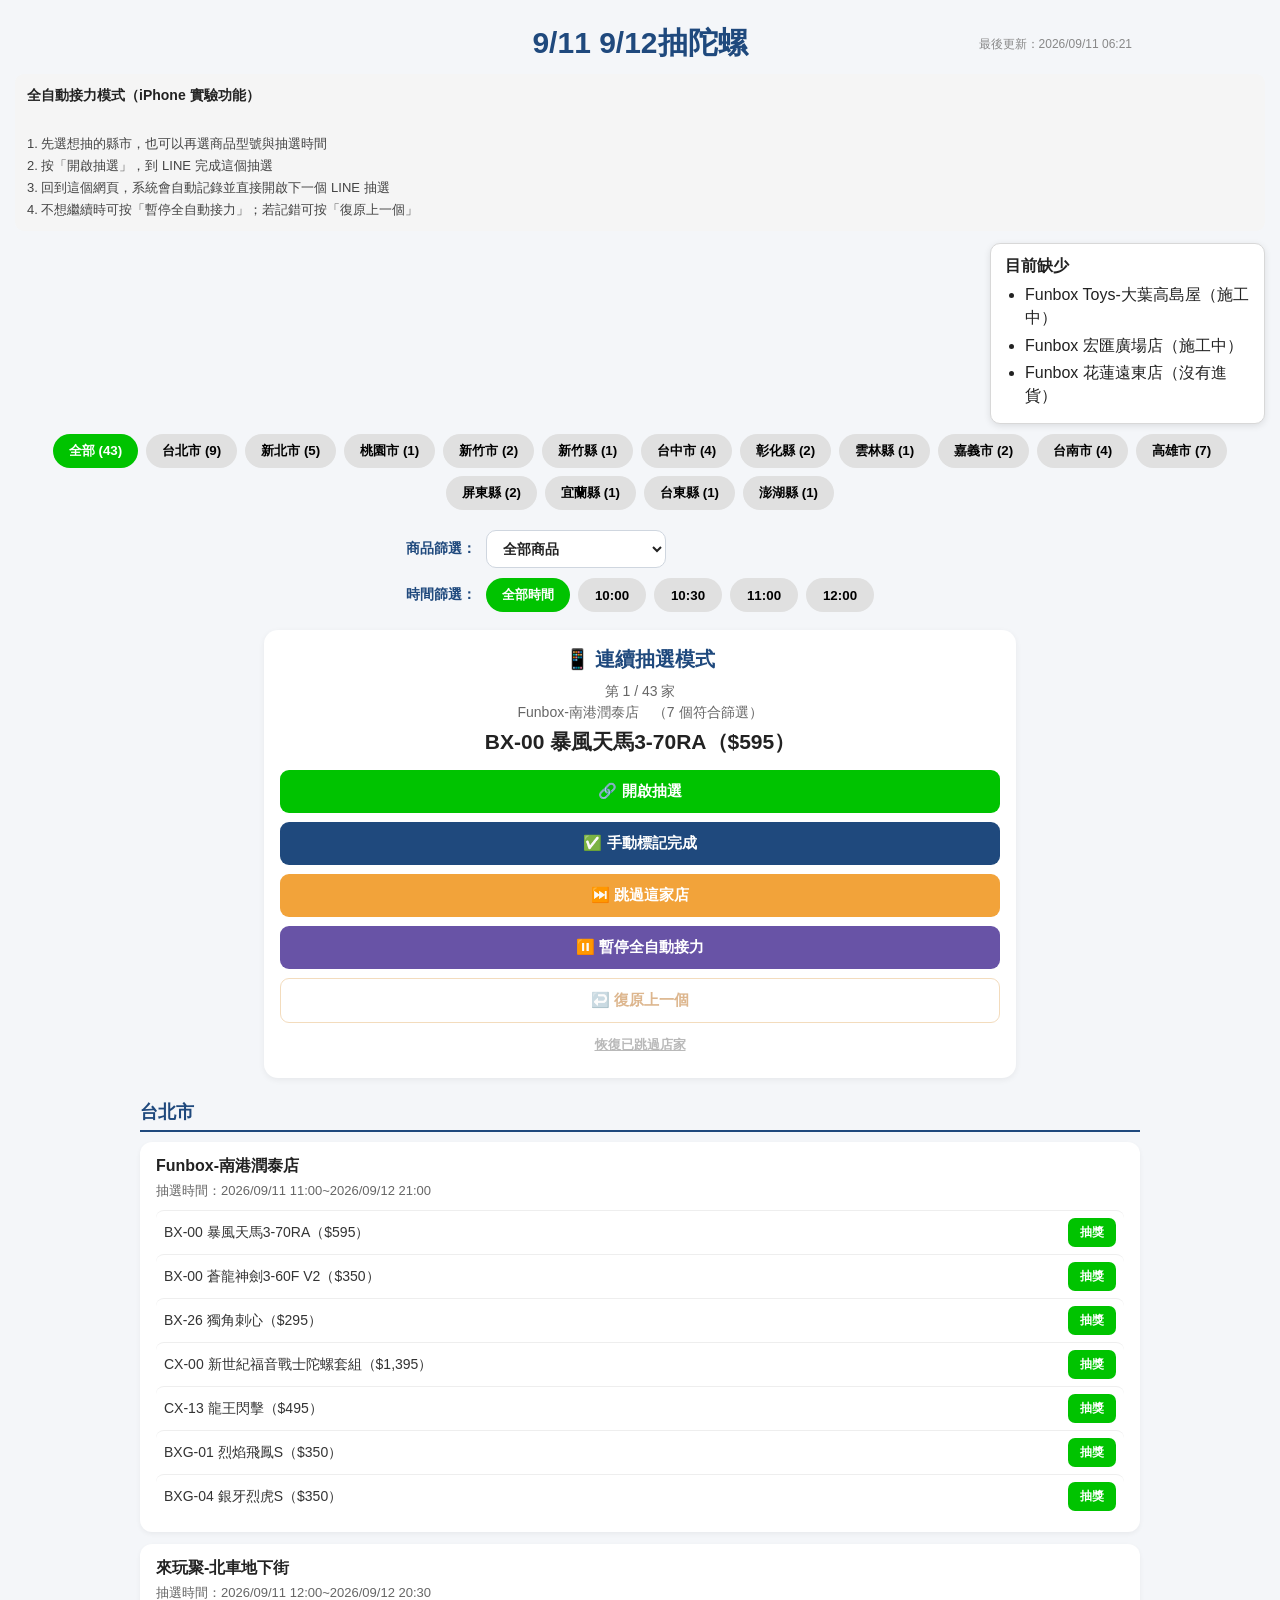
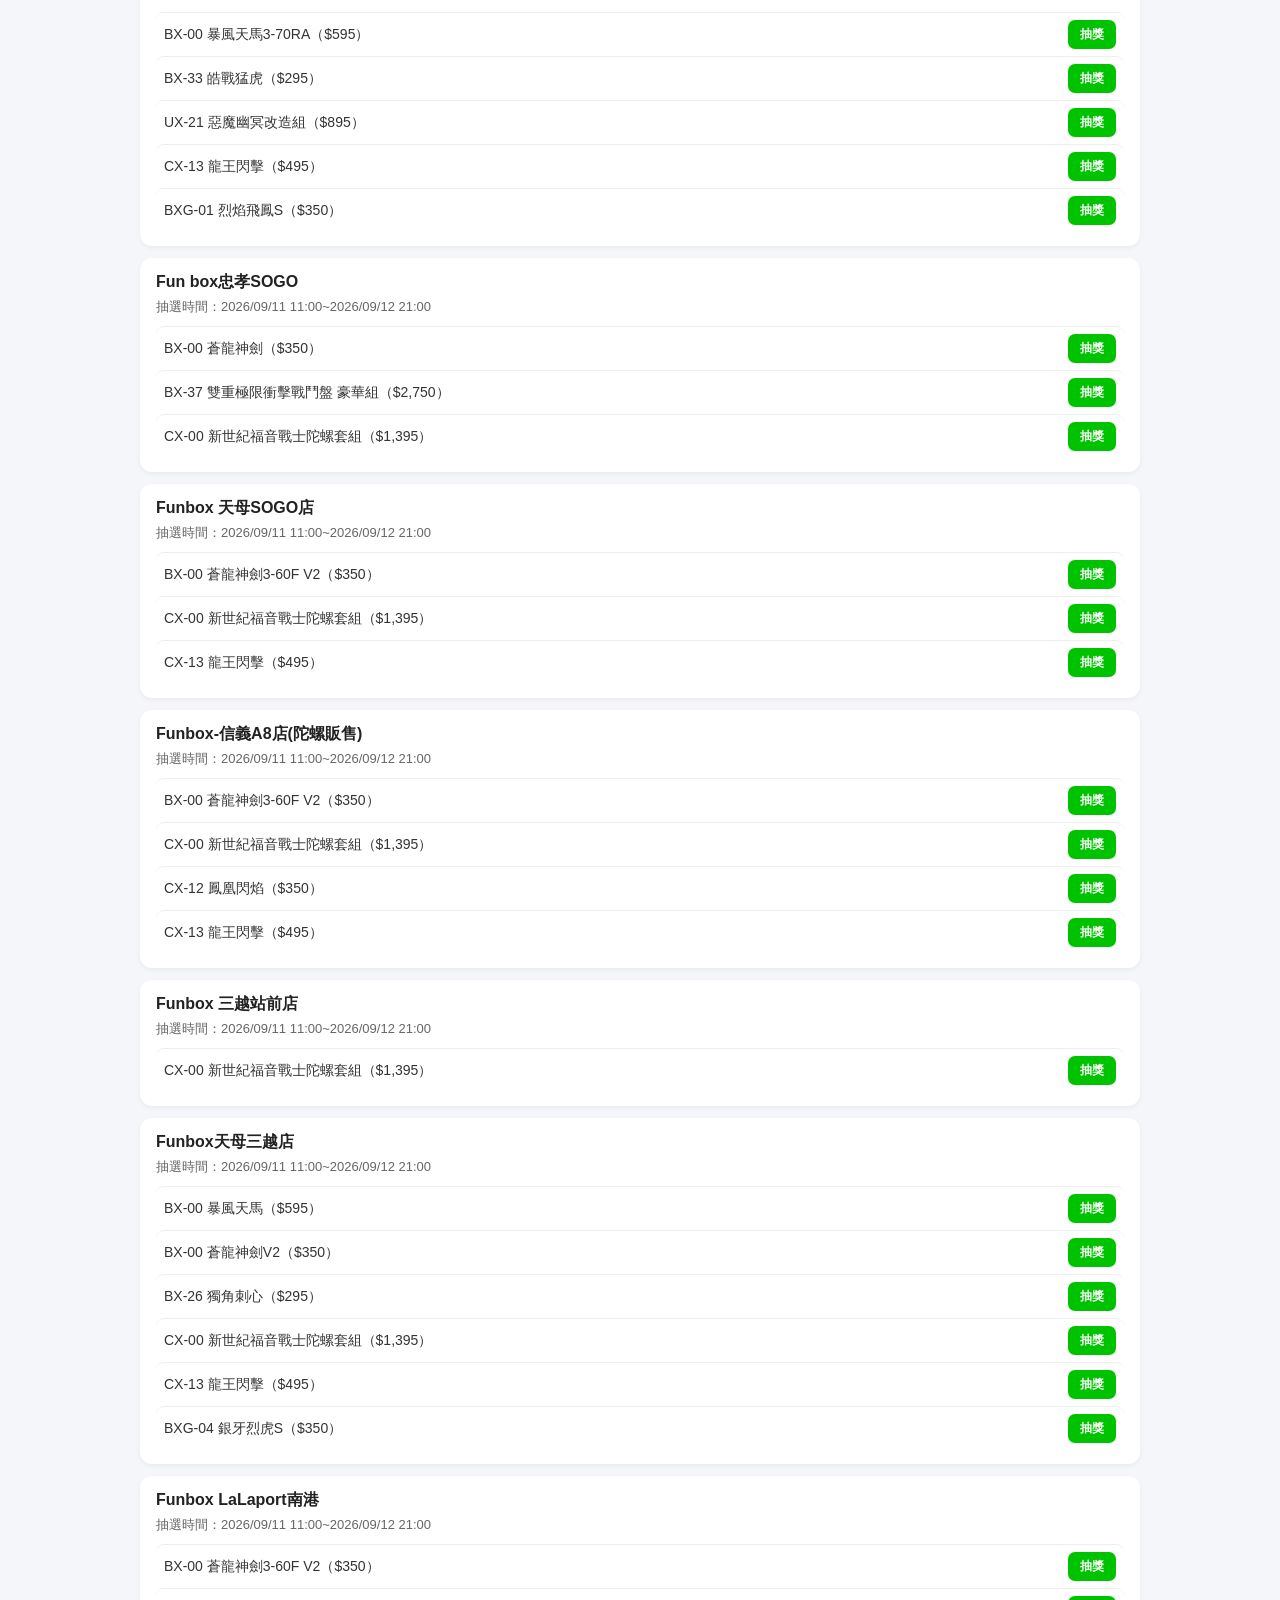
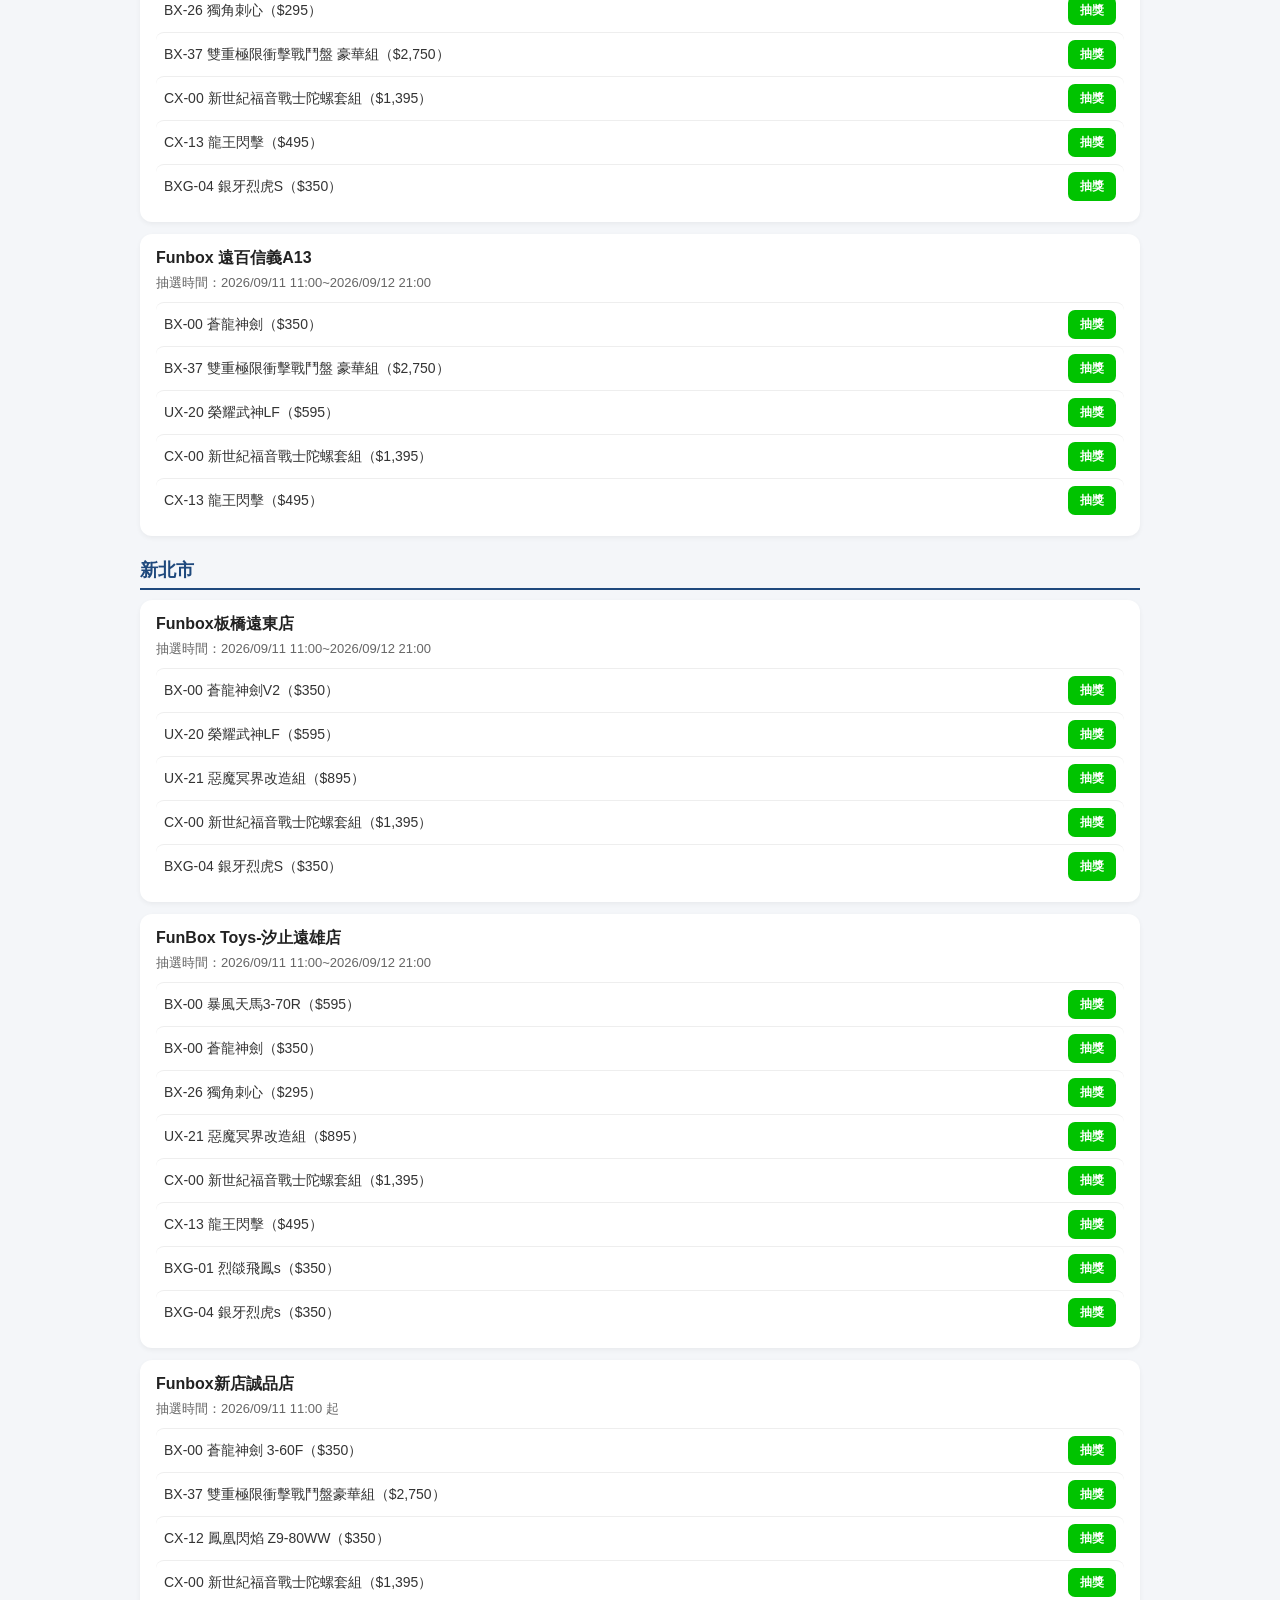
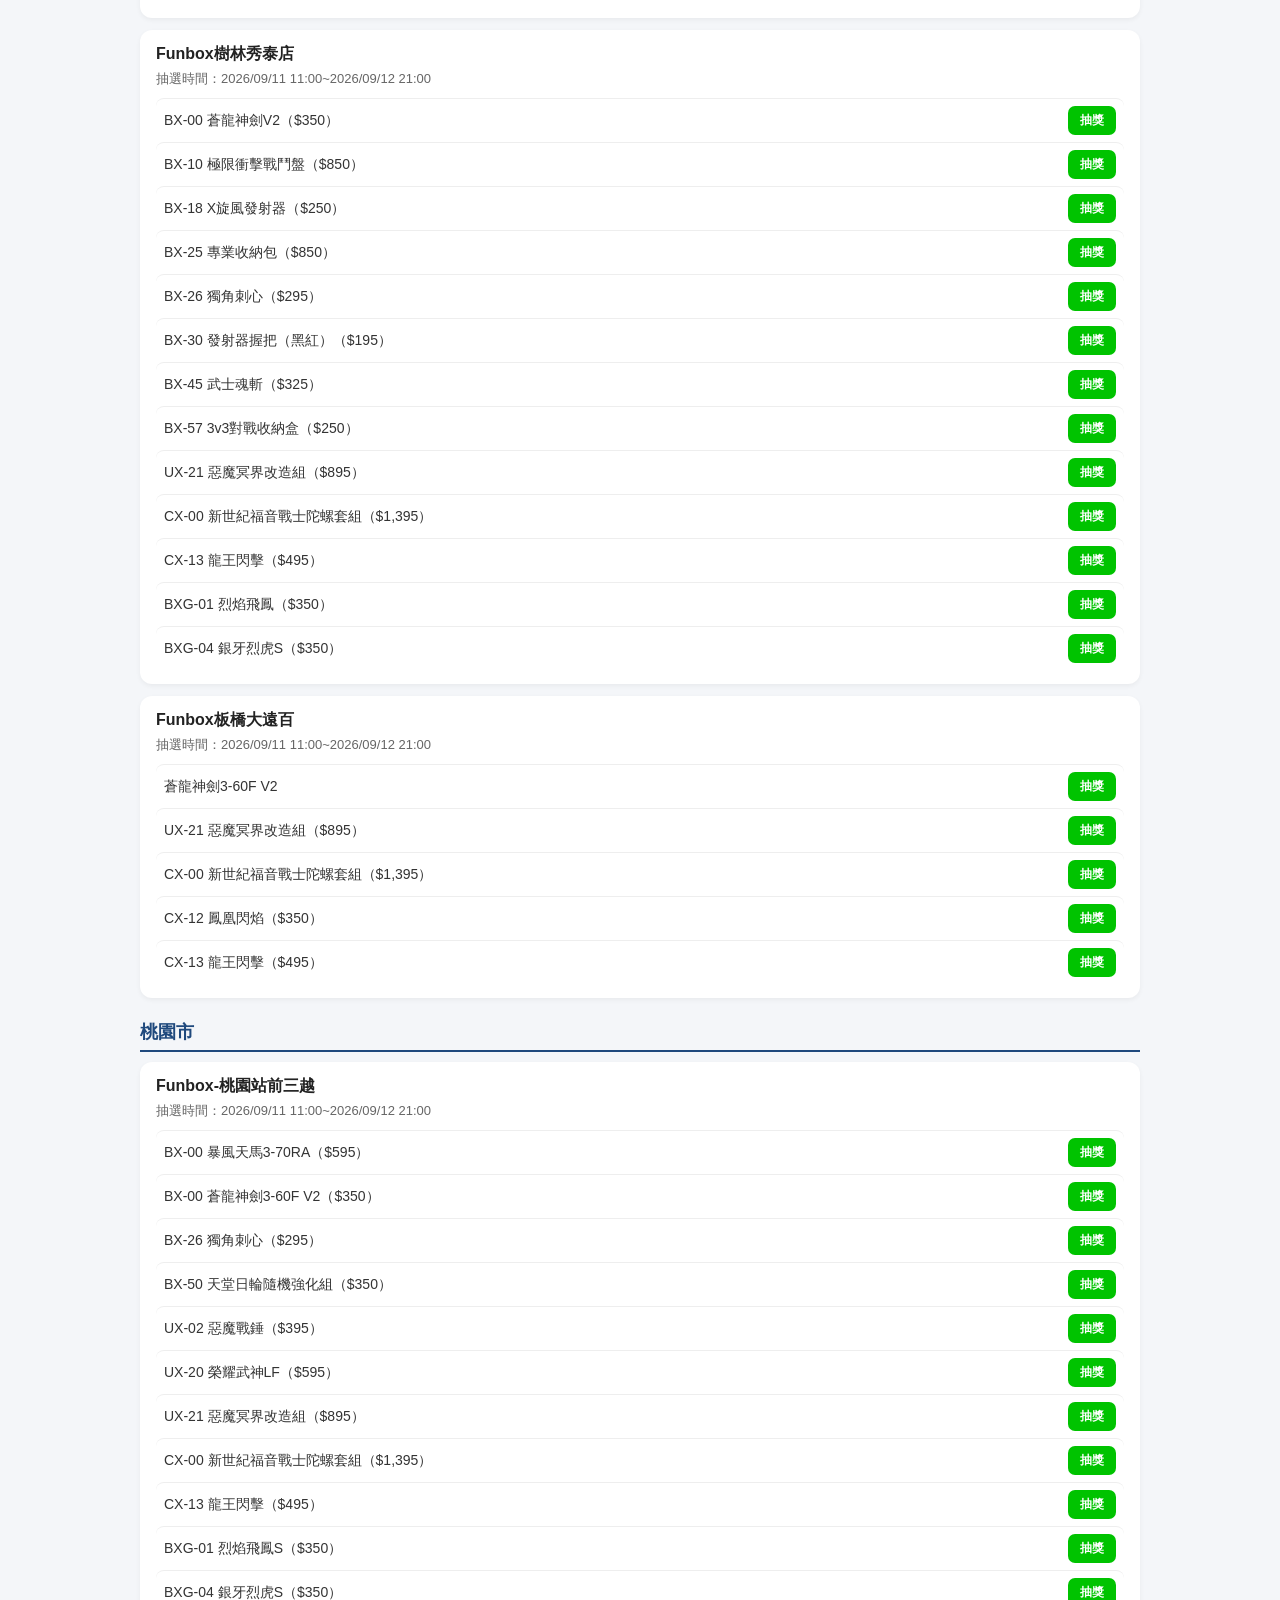
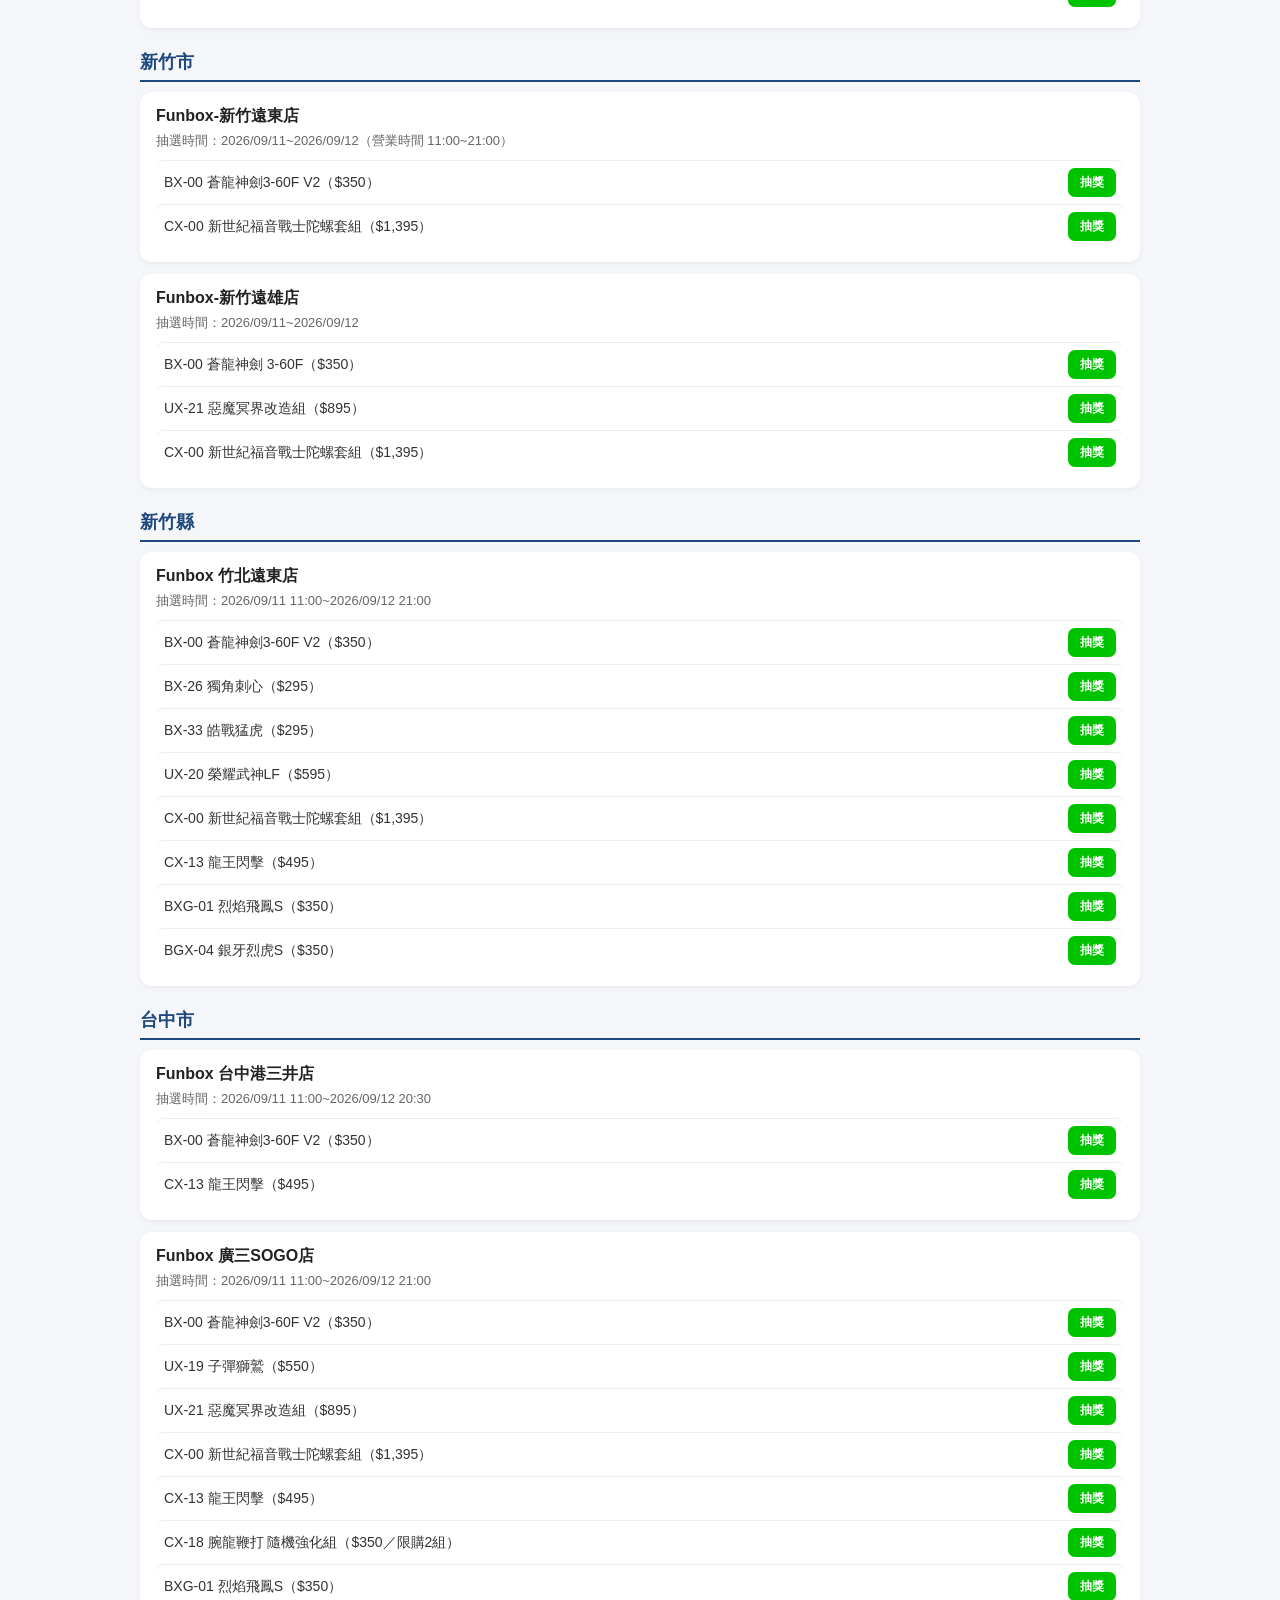
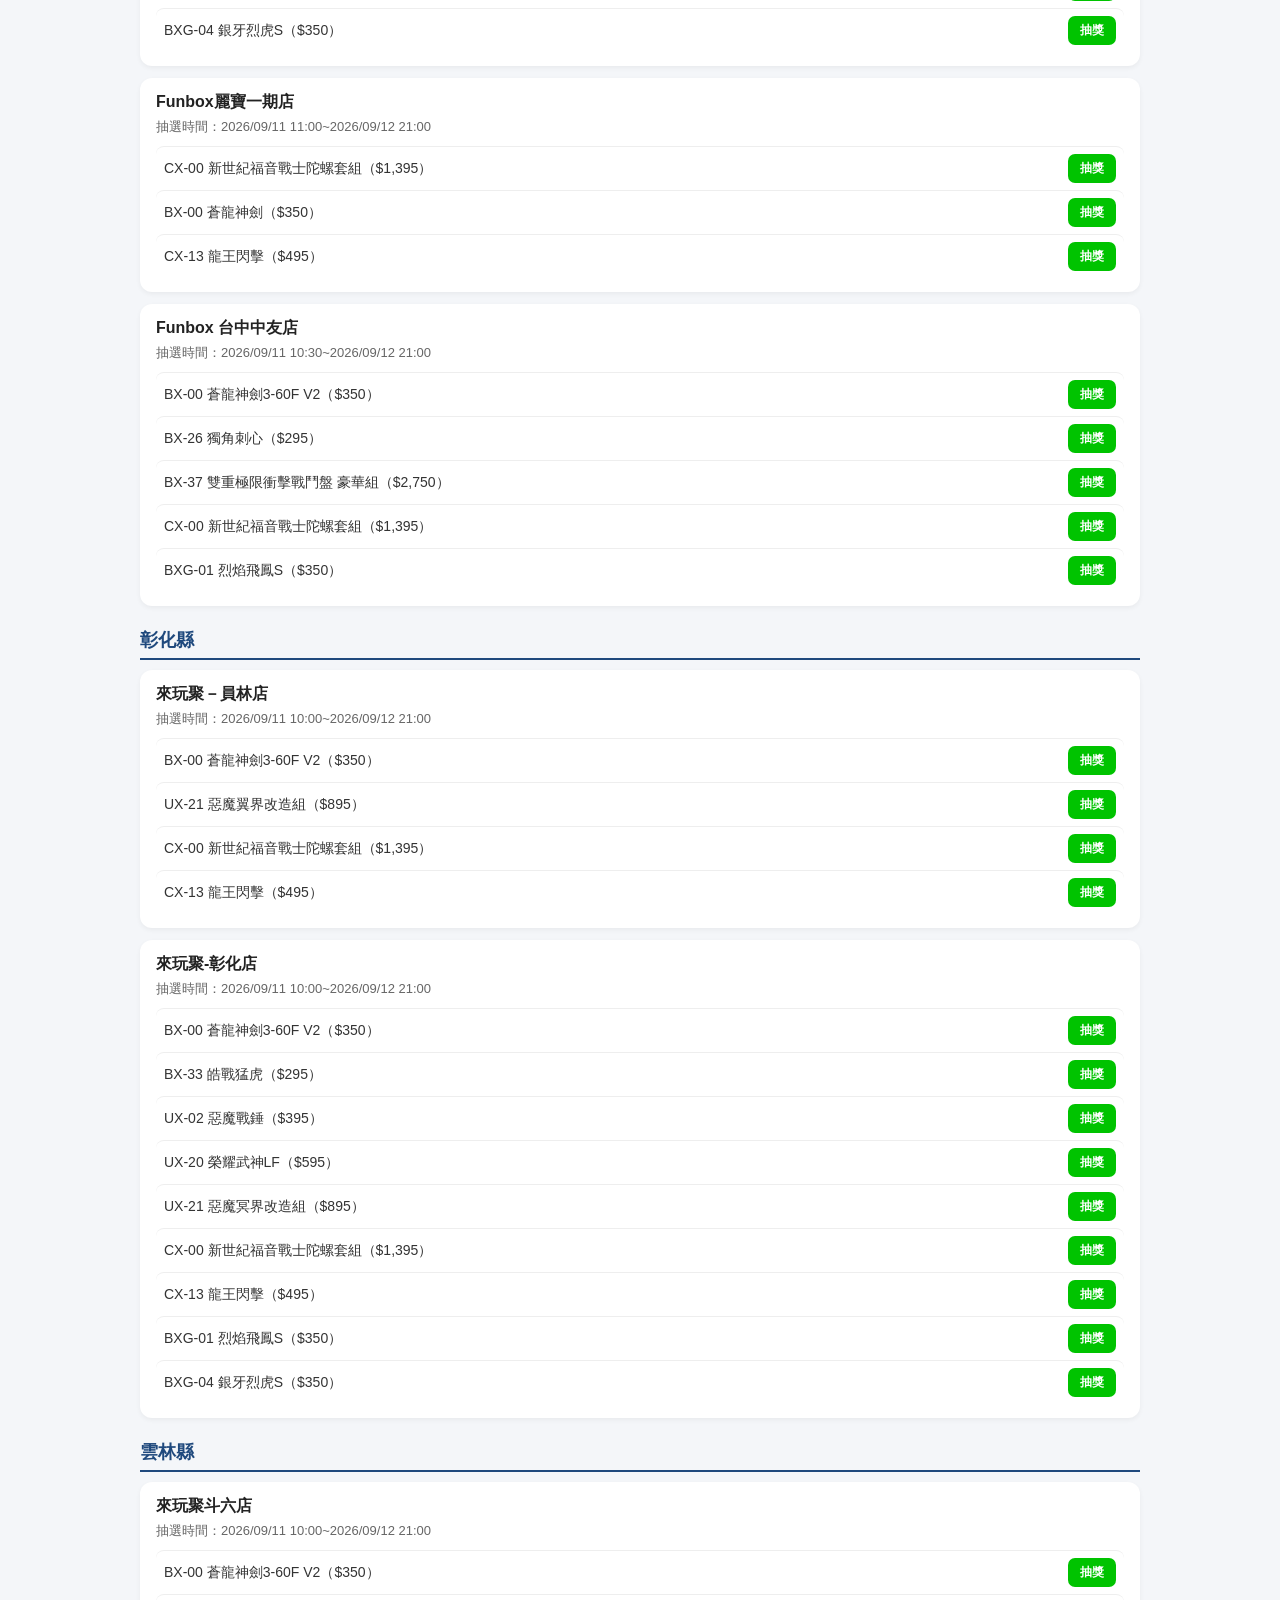
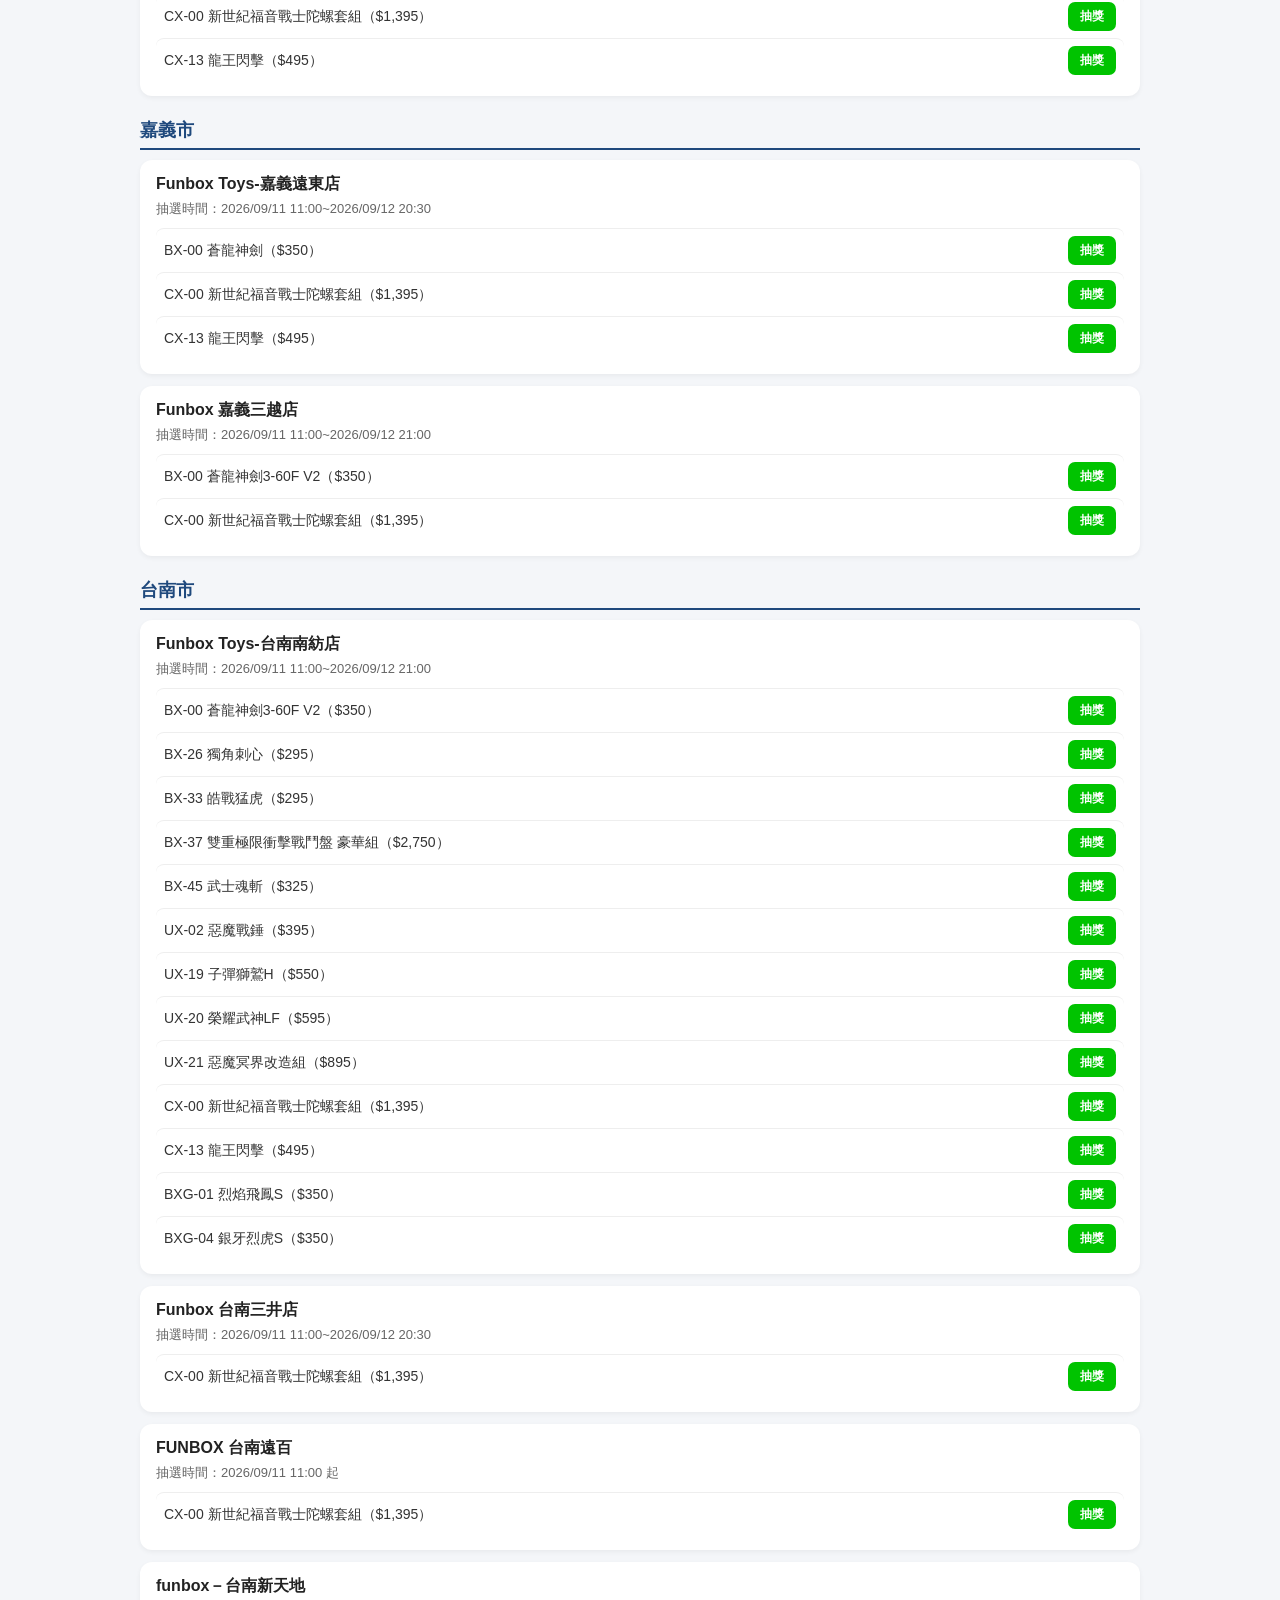
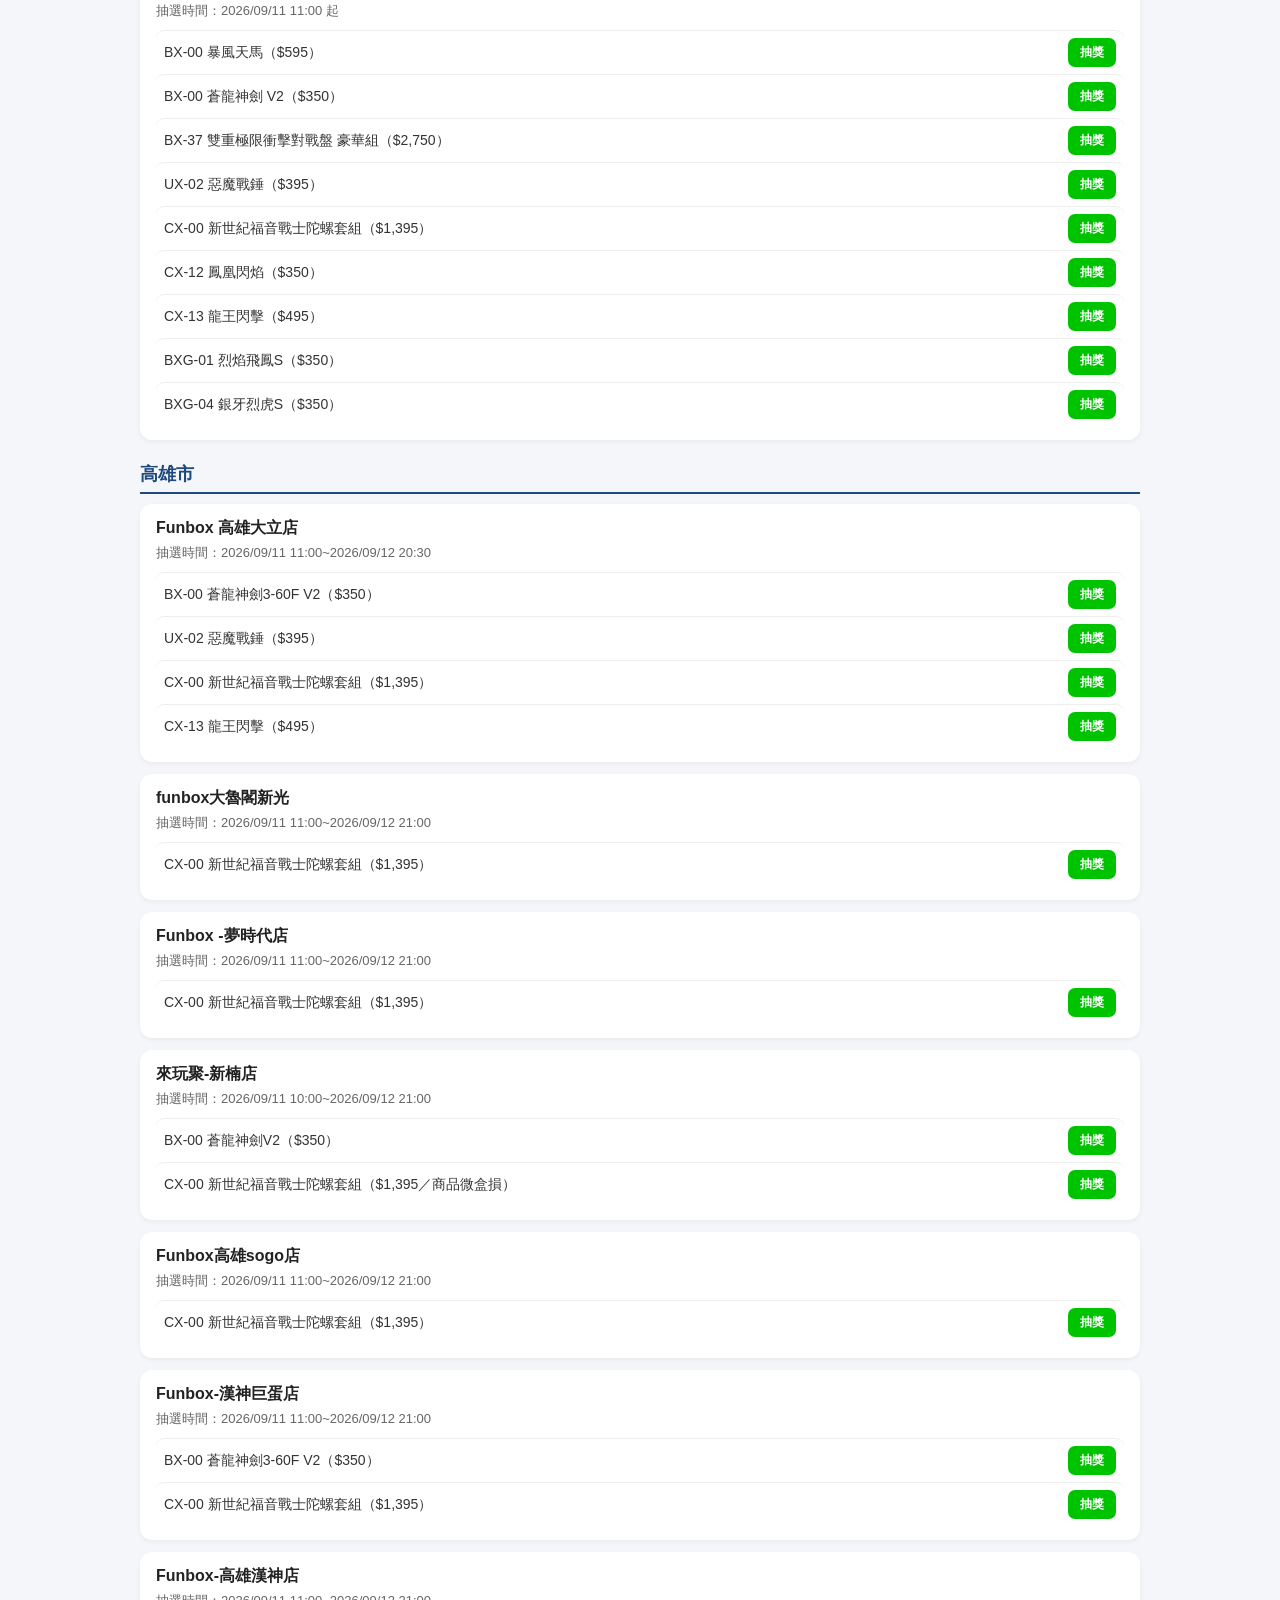
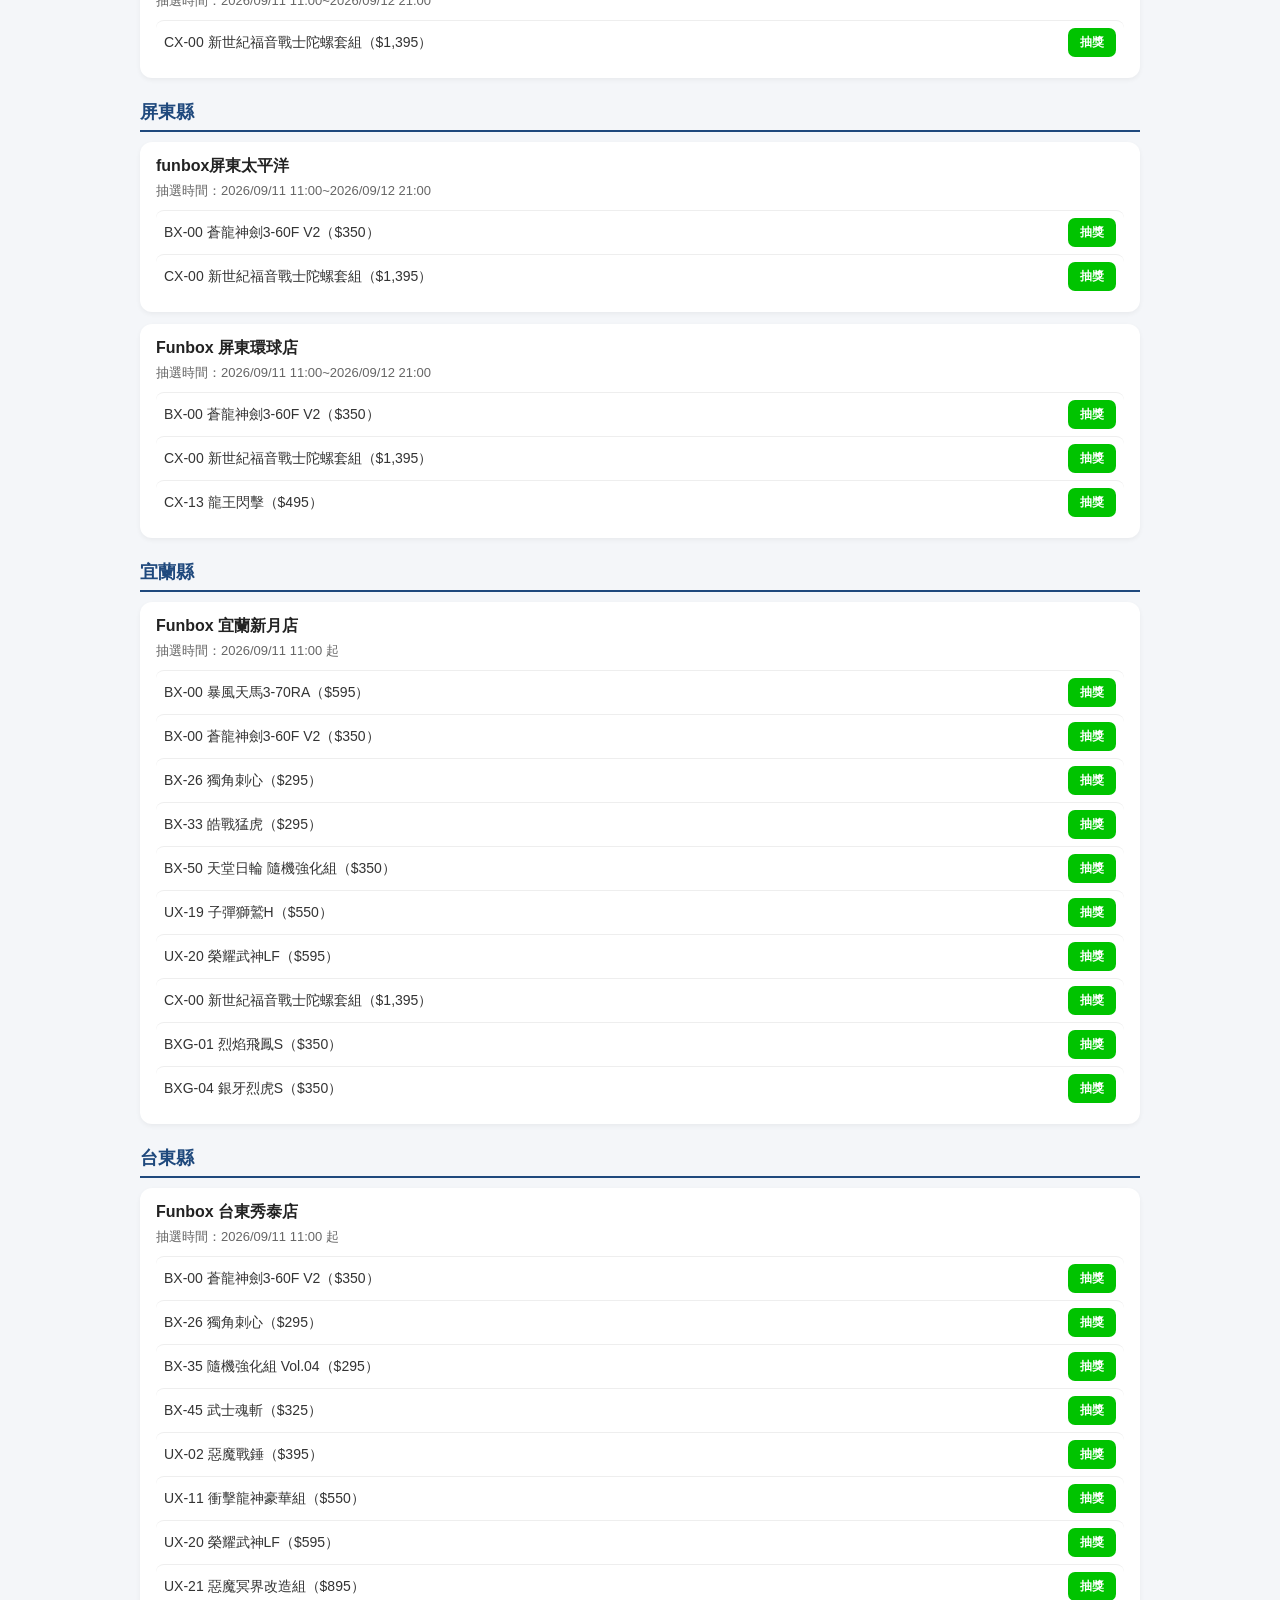
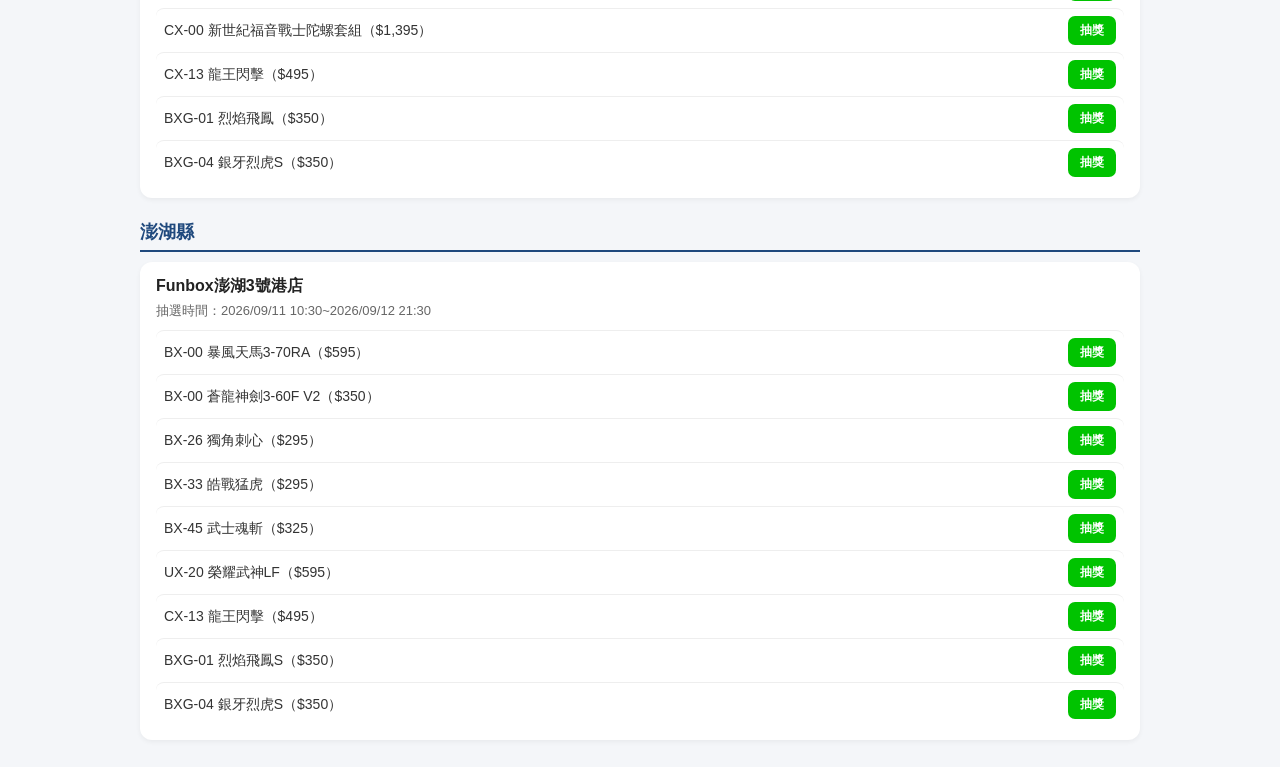
==== commit c1b700bd: "Auto-sync upstream draw links" ====
--- a/index.html
+++ b/index.html
@@ -1,555 +1,555 @@
-<!DOCTYPE html>
-
-<html lang="zh-TW">
-<head>
-<meta charset="utf-8"/>
-<meta content="width=device-width, initial-scale=1.0" name="viewport"/>
-<title>Funbox / 來玩聚 LINE 官方帳號一鍵抽獎</title>
-<style>
-        body { font-family: -apple-system, BlinkMacSystemFont, "Segoe UI", Roboto, "Helvetica Neue", Arial, sans-serif; background-color: #f4f6f9; margin: 0; padding: 15px; color: #333; }
-        h1 { text-align: center; font-size: 20px; color: #1f497d; margin-bottom: 5px; }
-        p.subtitle { text-align: center; font-size: 13px; color: #666; margin-bottom: 20px; }
-        .filter-btn-group { display: flex; justify-content: center; gap: 8px; flex-wrap: wrap; margin-bottom: 20px; }
-        .filter-btn { padding: 8px 16px; border: none; background: #e0e0e0; border-radius: 20px; font-weight: bold; cursor: pointer; }
-        .filter-btn.active { background: #00c300; color: white; }
-        .grid { display: grid; grid-template-columns: repeat(auto-fill, minmax(280px, 1fr)); gap: 12px; max-width: 1000px; margin: 0 auto; }
-        .card { background: white; border-radius: 12px; padding: 12px 16px; box-shadow: 0 2px 5px rgba(0,0,0,0.05); display: flex; justify-content: space-between; align-items: center; }
-        .card-info { display: flex; flex-direction: column; }
-        .store-name { font-size: 15px; font-weight: bold; margin: 2px 0; color: #222; }
-        .line-id { font-size: 12px; color: #666; }
-        .add-btn { background-color: #00c300; color: white; text-decoration: none; font-weight: bold; padding: 8px 14px; border-radius: 8px; font-size: 13px; white-space: nowrap; transition: background 0.2s; }
-        .add-btn.clicked { background-color: #a0a0a0 !important; }
-
-    
-        .page-tabs { display:flex; justify-content:center; gap:10px; margin:8px auto 18px; flex-wrap:wrap; }
-        .page-tab { padding:9px 18px; border:0; border-radius:20px; background:#e0e0e0; font-weight:bold; cursor:pointer; }
-        .page-tab.active { background:#1f497d; color:white; }
-        .draw-filter-btn-group { display:flex; justify-content:center; gap:8px; flex-wrap:wrap; margin-bottom:20px; }
-        .draw-list { max-width:1000px; margin:0 auto; }
-        .draw-city { font-size:18px; font-weight:bold; color:#1f497d; margin:22px 0 10px; padding-bottom:6px; border-bottom:2px solid #1f497d; }
-        .draw-store { background:white; border-radius:12px; padding:14px 16px; margin-bottom:12px; box-shadow:0 2px 5px rgba(0,0,0,0.05); }
-        .draw-store-name { font-size:16px; font-weight:bold; color:#222; }
-        .draw-start { font-size:13px; color:#666; margin:5px 0 10px; }
-        .draw-item { display:flex; align-items:center; justify-content:space-between; gap:12px; padding:7px 0; border-top:1px solid #eee; }
-        .draw-product { font-size:14px; }
-        .draw-link { background:#00c300; color:white; text-decoration:none; font-weight:bold; padding:6px 12px; border-radius:7px; font-size:12px; white-space:nowrap; }
-        .draw-link.not-started {
-    background-color: #d9d9d9 !important;
-    color: #999 !important;
-    border-color: #d0d0d0 !important;
-    cursor: not-allowed !important;
-    pointer-events: none !important;
-}
-
-.draw-link.clicked {
-            background-color: #a0a0a0 !important;
-            color: white !important;
-        }
-
-
-        .draw-main-title {
-            text-align: center;
-            font-size: 30px;
-            color: #1f497d;
-            margin: 8px 0 6px;
-            font-weight: 800;
-        }
-        .draw-reminder {
-            text-align: center;
-            font-size: 20px !important;
-            color: #d35400 !important;
-            font-weight: 700;
-            margin: 0 auto 20px !important;
-        }
-    
-/* ===== 連續抽選模式 V2 ===== */
-.continuous-draw-panel {
-    max-width: 720px;
-    margin: 18px auto 22px;
-    background: #fff;
-    border-radius: 14px;
-    padding: 16px;
-    box-shadow: 0 2px 6px rgba(0,0,0,.06);
-    text-align: center;
-}
-.continuous-draw-title {
-    font-size: 20px;
-    font-weight: 800;
-    color: #1f497d;
-    margin: 0 0 8px;
-}
-.continuous-draw-progress {
-    font-size: 14px;
-    color: #666;
-    margin-bottom: 5px;
-}
-.continuous-draw-store {
-    font-size: 14px;
-    color: #666;
-    margin-bottom: 4px;
-}
-.continuous-draw-product {
-    font-size: 21px;
-    font-weight: 800;
-    color: #222;
-    margin: 6px 0 14px;
-    word-break: break-word;
-}
-.continuous-draw-actions {
-    display: grid;
-    grid-template-columns: 1fr 1fr;
-    gap: 9px;
-}
-.continuous-draw-open,
-.continuous-draw-next,
-.continuous-draw-skip {
-    border: 0;
-    border-radius: 9px;
-    padding: 11px 10px;
-    font-size: 15px;
-    font-weight: 800;
-    cursor: pointer;
-}
-.continuous-draw-open {
-    grid-column: 1 / -1;
-    background: #00c300;
-    color: #fff;
-}
-.continuous-draw-next {
-    background: #1f497d;
-    color: #fff;
-}
-.continuous-draw-skip {
-    background: #e0e0e0;
-    color: #222;
-}
-.continuous-draw-open:active,
-.continuous-draw-next:active,
-.continuous-draw-skip:active {
-    transform: translateY(1px);
-}
-@media (max-width: 520px) {
-    .continuous-draw-panel {
-        padding: 14px;
-        margin-left: 2px;
-        margin-right: 2px;
-    }
-    .continuous-draw-product {
-        font-size: 19px;
-    }
-}
-
-    
-/* ===== Funbox 連續抽選模式 V4 ===== */
-.continuous-draw-panel{max-width:720px;margin:18px auto 22px;background:#fff;border-radius:14px;padding:16px;box-shadow:0 2px 6px rgba(0,0,0,.06)}
-.continuous-draw-title{text-align:center;font-size:20px;font-weight:800;color:#1f497d;margin-bottom:10px}
-.continuous-draw-label{text-align:center;font-size:13px;color:#666;margin:8px 0 6px}
-.continuous-draw-scopes{display:flex;flex-wrap:wrap;gap:7px;justify-content:center;margin-bottom:12px}
-.continuous-draw-scope{border:0;border-radius:999px;padding:8px 13px;background:#e5e5e5;color:#222;font-weight:700;cursor:pointer}
-.continuous-draw-scope.active{background:#00c300;color:#fff}
-.continuous-draw-progress{text-align:center;font-size:14px;color:#666;margin:8px 0 3px}
-.continuous-draw-store{text-align:center;font-size:14px;color:#666}
-.continuous-draw-product{text-align:center;font-size:21px;font-weight:800;color:#222;margin:6px 0 14px;word-break:break-word}
-.continuous-draw-open,.continuous-draw-next{width:100%;border:0;border-radius:9px;padding:12px 10px;font-size:15px;font-weight:800;cursor:pointer}
-.continuous-draw-open{background:#00c300;color:#fff;margin-bottom:9px}
-.continuous-draw-next{background:#1f497d;color:#fff}
-.continuous-draw-open:disabled,.continuous-draw-next:disabled{opacity:.45;cursor:not-allowed}
-@media(max-width:520px){.continuous-draw-panel{margin-left:2px;margin-right:2px;padding:14px}.continuous-draw-product{font-size:19px}.continuous-draw-scope{padding:7px 11px;font-size:13px}}
-
-
-/* ===== 連續抽選已完成狀態 ===== */
-.draw-item.quick-drawn .draw-link {
-    background: #d9d9d9 !important;
-    color: #999 !important;
-    border-color: #d0d0d0 !important;
-    text-align: center;
-}
-
-
-.continuous-draw-guide{
-    margin:10px 0 12px;
-    padding:10px 12px;
-    border-radius:9px;
-    background:#f5f5f5;
-    color:#444;
-    font-size:13px;
-    line-height:1.7;
-    text-align:left;
-}
-.continuous-draw-guide strong{
-    display:block;
-    margin-bottom:3px;
-    font-size:14px;
-    color:#222;
-}
-
-
-.draw-title-wrap {
-    position: relative;
-    max-width: 1000px;
-    margin: 0 auto;
-}
-.draw-last-updated {
-    position: absolute;
-    right: 8px;
-    top: 50%;
-    transform: translateY(-50%);
-    font-size: 12px;
-    color: #888;
-    white-space: nowrap;
-}
-@media (max-width: 600px) {
-    .draw-title-wrap {
-        padding-top: 18px;
-    }
-    .draw-last-updated {
-        top: 3px;
-        right: 8px;
-        transform: none;
-        font-size: 11px;
-    }
-}
-
-.time-filter-wrap {
-    margin-top: 10px;
-}
-.time-filter-btn-group {
-    display: flex;
-    flex-wrap: wrap;
-    gap: 8px;
-    margin-top: 6px;
-}
-.time-filter-btn {
-    min-width: 68px;
-}
-@media (max-width: 600px) {
-    .time-filter-btn-group {
-        gap: 6px;
-    }
-    .time-filter-btn {
-        min-width: 62px;
-        padding-left: 10px;
-        padding-right: 10px;
-    }
-}
-
-/* 商品篩選與時間篩選垂直排列並對齊 */
-.draw-secondary-filters {
-    display: flex;
-    flex-direction: column;
-    align-items: center;
-    gap: 10px;
-    margin: 14px auto 16px;
-    width: fit-content;
-    max-width: 100%;
-}
-.draw-secondary-filters .product-filter-wrap,
-.draw-secondary-filters .time-filter-wrap {
-    display: flex;
-    align-items: center;
-    justify-content: flex-start;
-    gap: 10px;
-    margin: 0 !important;
-    width: 100%;
-}
-.draw-secondary-filters .product-filter-label {
-    min-width: 70px;
-    text-align: right;
-    margin: 0;
-}
-.draw-secondary-filters .time-filter-btn-group {
-    margin-top: 0;
-}
-@media (max-width: 600px) {
-    .draw-secondary-filters {
-        width: 100%;
-        align-items: stretch;
-        padding: 0 12px;
-        box-sizing: border-box;
-    }
-    .draw-secondary-filters .product-filter-label {
-        min-width: 64px;
-        flex: 0 0 64px;
-    }
-    .draw-secondary-filters .product-filter-select {
-        flex: 1;
-        min-width: 0;
-    }
-    .draw-secondary-filters .time-filter-btn-group {
-        flex: 1;
-    }
-}
-
-.draw-top-notice {
-    position: absolute;
-    right: 8px;
-    top: calc(50% + 20px);
-    transform: translateY(-50%);
-    text-align: right;
-    font-size: 12px;
-    line-height: 1.55;
-    color: #666;
-    white-space: nowrap;
-}
-.draw-top-notice strong {
-    color: #a33;
-}
-@media (max-width: 600px) {
-    .draw-title-wrap {
-        padding-top: 56px;
-    }
-    .draw-last-updated {
-        top: 3px;
-        right: 8px;
-        transform: none;
-    }
-    .draw-top-notice {
-        top: 22px;
-        right: 8px;
-        transform: none;
-        font-size: 11px;
-    }
-}
-
-/* 右側「目前缺少」提醒卡 */
-.draw-missing-box {
-    width: 275px;
-    max-width: calc(100% - 24px);
-    margin: 10px 0 10px auto;
-    padding: 12px 14px;
-    background: #fff;
-    border: 1px solid #d8d8d8;
-    border-radius: 10px;
-    box-shadow: 0 2px 7px rgba(0,0,0,.10);
-    box-sizing: border-box;
-    color: #222;
-}
-.draw-missing-title {
-    font-weight: 700;
-    margin-bottom: 6px;
-}
-.draw-missing-box ul {
-    margin: 0;
-    padding-left: 20px;
-}
-.draw-missing-box li {
-    margin: 4px 0;
-    line-height: 1.45;
-}
-@media (max-width: 600px) {
-    .draw-missing-box {
-        width: 100%;
-        margin: 10px 0 12px;
-    }
-}
-
-@media (max-width: 600px) {
-    .draw-title-wrap {
-        padding-top: 18px;
-    }
-}
-</style>
-<style>
-#missing-store-panel{
-  position:static;
-  width:100%; max-width:100%; margin:0 0 12px 0;
-  background:rgba(255,255,255,.97);
-  border:1px solid #d8d8d8; border-radius:12px;
-  box-shadow:0 4px 18px rgba(0,0,0,.16);
-  font-family:inherit;
-}
-#missing-store-panel summary{
-  cursor:pointer; list-style:none; padding:10px 12px;
-  font-weight:700; font-size:14px; color:#222;
-  display:flex; justify-content:space-between; align-items:center; gap:8px;
-}
-#missing-store-panel summary::-webkit-details-marker{display:none}
-#missing-store-panel .missing-count{
-  background:#ef4444; color:white; border-radius:999px;
-  padding:2px 8px; font-size:12px; white-space:nowrap;
-}
-#missing-store-panel .missing-store-list{
-  max-height:60vh; overflow:auto; border-top:1px solid #eee;
-  padding:8px 12px 10px; margin:0;
-}
-#missing-store-panel .missing-store-item{
-  padding:5px 0; border-bottom:1px dashed #eee;
-  font-size:13px; line-height:1.35;
-}
-#missing-store-panel .missing-store-item:last-child{border-bottom:0}
-#missing-store-panel .missing-note{
-  padding:0 12px 9px; font-size:12px; color:#666;
-}
-@media (max-width:700px){
-  #missing-store-panel{margin-bottom:10px}
-}
-</style><style>
-.product-filter-wrap{
-    max-width:1000px;
-    margin:-6px auto 18px;
-    display:flex;
-    align-items:center;
-    justify-content:center;
-    gap:8px;
-}
-.product-filter-label{
-    font-size:14px;
-    font-weight:700;
-    color:#1f497d;
-}
-.product-filter-select{
-    min-width:180px;
-    max-width:260px;
-    padding:9px 12px;
-    border:1px solid #cfd6df;
-    border-radius:10px;
-    background:#fff;
-    color:#222;
-    font-size:14px;
-    font-weight:700;
-}
-@media(max-width:520px){
-    .product-filter-wrap{
-        margin-top:-4px;
-        padding:0 2px;
-    }
-    .product-filter-select{
-        flex:1;
-        min-width:0;
-    }
-}
-</style><style>
-.draw-item-clickable{
-    cursor:pointer;
-    border-radius:8px;
-    padding-left:8px;
-    padding-right:8px;
-    transition:background-color .15s ease, transform .05s ease;
-}
-.draw-item-clickable:hover{background:#f3f7fb;}
-.draw-item-clickable:active{transform:translateY(1px);}
-.draw-item-clickable:focus-visible{
-    outline:2px solid #1f497d;
-    outline-offset:2px;
-}
-.draw-item-clickable.quick-drawn,
-.draw-item-clickable:has(.draw-link.clicked){
-    background:#f2f2f2;
-}
-@media(max-width:520px){
-    .draw-item-clickable{
-        padding-top:9px;
-        padding-bottom:9px;
-    }
-}
-</style><style>
-/* ===== 手動抽 / 快速抽 已完成顏色統一 ===== */
-#page-draws .draw-item.quick-drawn .draw-link,
-#page-draws .draw-link.clicked {
-    background-color:#a0a0a0 !important;
-    color:#fff !important;
-    border-color:#a0a0a0 !important;
-}
-#page-draws .draw-item.quick-drawn,
-#page-draws .draw-item-clickable:has(.draw-link.clicked) {
-    background:#f2f2f2 !important;
-}
-</style><link rel="stylesheet" href="custom/continuous-draw.css">
-</head>
-<body>
-<h1 id="stores-title" style="display:none;; display:none !important">LINE 門市帳號一鍵快速加好友</h1>
-<p class="subtitle" id="stores-subtitle" style="display:none;; display:none !important">上方可直接依縣市篩選門市；點擊右側按鈕會開啟 LINE App 加好友（已點過會自動變灰色）</p>
-<div class="filter-btn-group" style="display:none;; display:none !important">
-<button class="filter-btn active" onclick="filterRegion('all', this)">全部 (77)</button>
-<button class="filter-btn" onclick="filterRegion('台北市', this)">台北市 (12)</button><button class="filter-btn" onclick="filterRegion('新北市', this)">新北市 (9)</button><button class="filter-btn" onclick="filterRegion('桃園市', this)">桃園市 (7)</button><button class="filter-btn" onclick="filterRegion('新竹市', this)">新竹市 (3)</button><button class="filter-btn" onclick="filterRegion('新竹縣', this)">新竹縣 (2)</button><button class="filter-btn" onclick="filterRegion('苗栗縣', this)">苗栗縣 (1)</button><button class="filter-btn" onclick="filterRegion('台中市', this)">台中市 (11)</button><button class="filter-btn" onclick="filterRegion('彰化縣', this)">彰化縣 (2)</button><button class="filter-btn" onclick="filterRegion('雲林縣', this)">雲林縣 (1)</button><button class="filter-btn" onclick="filterRegion('嘉義市', this)">嘉義市 (3)</button><button class="filter-btn" onclick="filterRegion('台南市', this)">台南市 (5)</button><button class="filter-btn" onclick="filterRegion('高雄市', this)">高雄市 (13)</button><button class="filter-btn" onclick="filterRegion('屏東縣', this)">屏東縣 (3)</button><button class="filter-btn" onclick="filterRegion('宜蘭縣', this)">宜蘭縣 (1)</button><button class="filter-btn" onclick="filterRegion('花蓮縣', this)">花蓮縣 (1)</button><button class="filter-btn" onclick="filterRegion('台東縣', this)">台東縣 (2)</button><button class="filter-btn" onclick="filterRegion('澎湖縣', this)">澎湖縣 (1)</button></div>
-<div class="grid" id="storeGrid" style="display:none;; display:none !important">
-<div class="card" data-region="台北市"><div class="card-info"><div class="store-name">台北地下街16號</div><span class="line-id">@453cqkyj</span></div><a class="add-btn" href="https://line.me/ti/p/~@453cqkyj" id="btn-453cqkyj" onclick="markVisited('453cqkyj')" rel="noopener" target="_blank">＋ 加好友</a></div>
-<div class="card" data-region="高雄市"><div class="card-info"><div class="store-name">新楠家樂福</div><span class="line-id">@022itqlw</span></div><a class="add-btn" href="https://line.me/ti/p/~@022itqlw" id="btn-022itqlw" onclick="markVisited('022itqlw')" rel="noopener" target="_blank">＋ 加好友</a></div>
-<div class="card" data-region="台南市"><div class="card-info"><div class="store-name">台南新仁家樂福</div><span class="line-id">@162fxyom</span></div><a class="add-btn" href="https://line.me/ti/p/~@162fxyom" id="btn-162fxyom" onclick="markVisited('162fxyom')" rel="noopener" target="_blank">＋ 加好友</a></div>
-<div class="card" data-region="彰化縣"><div class="card-info"><div class="store-name">彰化家樂福</div><span class="line-id">@766sgllj</span></div><a class="add-btn" href="https://line.me/ti/p/~@766sgllj" id="btn-766sgllj" onclick="markVisited('766sgllj')" rel="noopener" target="_blank">＋ 加好友</a></div>
-<div class="card" data-region="彰化縣"><div class="card-info"><div class="store-name">員林大潤發</div><span class="line-id">@958tzuco</span></div><a class="add-btn" href="https://line.me/ti/p/~@958tzuco" id="btn-958tzuco" onclick="markVisited('958tzuco')" rel="noopener" target="_blank">＋ 加好友</a></div>
-<div class="card" data-region="雲林縣"><div class="card-info"><div class="store-name">斗六家樂福</div><span class="line-id">@rsp8657s</span></div><a class="add-btn" href="https://line.me/ti/p/~@rsp8657s" id="btn-rsp8657s" onclick="markVisited('rsp8657s')" rel="noopener" target="_blank">＋ 加好友</a></div>
-<div class="card" data-region="高雄市"><div class="card-info"><div class="store-name">鳳山家樂福</div><span class="line-id">@189yvcce</span></div><a class="add-btn" href="https://line.me/ti/p/~@189yvcce" id="btn-189yvcce" onclick="markVisited('189yvcce')" rel="noopener" target="_blank">＋ 加好友</a></div>
-<div class="card" data-region="高雄市"><div class="card-info"><div class="store-name">楠梓家樂福</div><span class="line-id">@241cmnww</span></div><a class="add-btn" href="https://line.me/ti/p/~@241cmnww" id="btn-241cmnww" onclick="markVisited('241cmnww')" rel="noopener" target="_blank">＋ 加好友</a></div>
-<div class="card" data-region="屏東縣"><div class="card-info"><div class="store-name">新屏家樂福</div><span class="line-id">@308oaews</span></div><a class="add-btn" href="https://line.me/ti/p/~@308oaews" id="btn-308oaews" onclick="markVisited('308oaews')" rel="noopener" target="_blank">＋ 加好友</a></div>
-<div class="card" data-region="台北市"><div class="card-info"><div class="store-name">台北忠孝遠東SOGO</div><span class="line-id">@lcn7452p</span></div><a class="add-btn" href="https://line.me/ti/p/~@lcn7452p" id="btn-lcn7452p" onclick="markVisited('lcn7452p')" rel="noopener" target="_blank">＋ 加好友</a></div>
-<div class="card" data-region="台北市"><div class="card-info"><div class="store-name">三越南西</div><span class="line-id">@626iceit</span></div><a class="add-btn" href="https://line.me/ti/p/~@626iceit" id="btn-626iceit" onclick="markVisited('626iceit')" rel="noopener" target="_blank">＋ 加好友</a></div>
-<div class="card" data-region="台北市"><div class="card-info"><div class="store-name">三越站前</div><span class="line-id">@631ovgxp</span></div><a class="add-btn" href="https://line.me/ti/p/~@631ovgxp" id="btn-631ovgxp" onclick="markVisited('631ovgxp')" rel="noopener" target="_blank">＋ 加好友</a></div>
-<div class="card" data-region="台北市"><div class="card-info"><div class="store-name">天母SOGO</div><span class="line-id">@377cbfue</span></div><a class="add-btn" href="https://line.me/ti/p/~@377cbfue" id="btn-377cbfue" onclick="markVisited('377cbfue')" rel="noopener" target="_blank">＋ 加好友</a></div>
-<div class="card" data-region="台北市"><div class="card-info"><div class="store-name">高島屋百貨</div><span class="line-id">@xbm4599s</span></div><a class="add-btn" href="https://line.me/ti/p/~@xbm4599s" id="btn-xbm4599s" onclick="markVisited('xbm4599s')" rel="noopener" target="_blank">＋ 加好友</a></div>
-<div class="card" data-region="新北市"><div class="card-info"><div class="store-name">比漾廣場</div><span class="line-id">@ufq5307a</span></div><a class="add-btn" href="https://line.me/ti/p/~@ufq5307a" id="btn-ufq5307a" onclick="markVisited('ufq5307a')" rel="noopener" target="_blank">＋ 加好友</a></div>
-<div class="card" data-region="桃園市"><div class="card-info"><div class="store-name">桃園站前</div><span class="line-id">@fcm1241y</span></div><a class="add-btn" href="https://line.me/ti/p/~@fcm1241y" id="btn-fcm1241y" onclick="markVisited('fcm1241y')" rel="noopener" target="_blank">＋ 加好友</a></div>
-<div class="card" data-region="桃園市"><div class="card-info"><div class="store-name">桃園遠東</div><span class="line-id">@bix0595a</span></div><a class="add-btn" href="https://line.me/ti/p/~@bix0595a" id="btn-bix0595a" onclick="markVisited('bix0595a')" rel="noopener" target="_blank">＋ 加好友</a></div>
-<div class="card" data-region="台北市"><div class="card-info"><div class="store-name">信義新天地A8館</div><span class="line-id">@983dfazy</span></div><a class="add-btn" href="https://line.me/ti/p/~@983dfazy" id="btn-983dfazy" onclick="markVisited('983dfazy')" rel="noopener" target="_blank">＋ 加好友</a></div>
-<div class="card" data-region="新竹市"><div class="card-info"><div class="store-name">新竹遠東</div><span class="line-id">@822rfnmr</span></div><a class="add-btn" href="https://line.me/ti/p/~@822rfnmr" id="btn-822rfnmr" onclick="markVisited('822rfnmr')" rel="noopener" target="_blank">＋ 加好友</a></div>
-<div class="card" data-region="桃園市"><div class="card-info"><div class="store-name">中壢SOGO</div><span class="line-id">@xcs3672w</span></div><a class="add-btn" href="https://line.me/ti/p/~@xcs3672w" id="btn-xcs3672w" onclick="markVisited('xcs3672w')" rel="noopener" target="_blank">＋ 加好友</a></div>
-<div class="card" data-region="新北市"><div class="card-info"><div class="store-name">板橋遠東</div><span class="line-id">@083zoknr</span></div><a class="add-btn" href="https://line.me/ti/p/~@083zoknr" id="btn-083zoknr" onclick="markVisited('083zoknr')" rel="noopener" target="_blank">＋ 加好友</a></div>
-<div class="card" data-region="新北市"><div class="card-info"><div class="store-name">中和環球</div><span class="line-id">@zgq9395a</span></div><a class="add-btn" href="https://line.me/ti/p/~@zgq9395a" id="btn-zgq9395a" onclick="markVisited('zgq9395a')" rel="noopener" target="_blank">＋ 加好友</a></div>
-<div class="card" data-region="新北市"><div class="card-info"><div class="store-name">板橋大遠百</div><span class="line-id">@585clqqg</span></div><a class="add-btn" href="https://line.me/ti/p/~@585clqqg" id="btn-585clqqg" onclick="markVisited('585clqqg')" rel="noopener" target="_blank">＋ 加好友</a></div>
-<div class="card" data-region="新竹市"><div class="card-info"><div class="store-name">新竹巨城</div><span class="line-id">@532otwmb</span></div><a class="add-btn" href="https://line.me/ti/p/~@532otwmb" id="btn-532otwmb" onclick="markVisited('532otwmb')" rel="noopener" target="_blank">＋ 加好友</a></div>
-<div class="card" data-region="台北市"><div class="card-info"><div class="store-name">美麗華</div><span class="line-id">@660hextn</span></div><a class="add-btn" href="https://line.me/ti/p/~@660hextn" id="btn-660hextn" onclick="markVisited('660hextn')" rel="noopener" target="_blank">＋ 加好友</a></div>
-<div class="card" data-region="桃園市"><div class="card-info"><div class="store-name">中壢大江</div><span class="line-id">@099ldnvw</span></div><a class="add-btn" href="https://line.me/ti/p/~@099ldnvw" id="btn-099ldnvw" onclick="markVisited('099ldnvw')" rel="noopener" target="_blank">＋ 加好友</a></div>
-<div class="card" data-region="宜蘭縣"><div class="card-info"><div class="store-name">新月廣場</div><span class="line-id">@027iendl</span></div><a class="add-btn" href="https://line.me/ti/p/~@027iendl" id="btn-027iendl" onclick="markVisited('027iendl')" rel="noopener" target="_blank">＋ 加好友</a></div>
-<div class="card" data-region="台北市"><div class="card-info"><div class="store-name">潤泰南港車站店</div><span class="line-id">@924tguor</span></div><a class="add-btn" href="https://line.me/ti/p/~@924tguor" id="btn-924tguor" onclick="markVisited('924tguor')" rel="noopener" target="_blank">＋ 加好友</a></div>
-<div class="card" data-region="苗栗縣"><div class="card-info"><div class="store-name">苗栗尚順</div><span class="line-id">@185vowmo</span></div><a class="add-btn" href="https://line.me/ti/p/~@185vowmo" id="btn-185vowmo" onclick="markVisited('185vowmo')" rel="noopener" target="_blank">＋ 加好友</a></div>
-<div class="card" data-region="新北市"><div class="card-info"><div class="store-name">汐科遠雄</div><span class="line-id">@mhb3876c</span></div><a class="add-btn" href="https://line.me/ti/p/~@mhb3876c" id="btn-mhb3876c" onclick="markVisited('mhb3876c')" rel="noopener" target="_blank">＋ 加好友</a></div>
-<div class="card" data-region="桃園市"><div class="card-info"><div class="store-name">桃園環球A8</div><span class="line-id">@lae4656h</span></div><a class="add-btn" href="https://line.me/ti/p/~@lae4656h" id="btn-lae4656h" onclick="markVisited('lae4656h')" rel="noopener" target="_blank">＋ 加好友</a></div>
-<div class="card" data-region="新竹市"><div class="card-info"><div class="store-name">新竹遠雄湳雅</div><span class="line-id">@agl4214l</span></div><a class="add-btn" href="https://line.me/ti/p/~@agl4214l" id="btn-agl4214l" onclick="markVisited('agl4214l')" rel="noopener" target="_blank">＋ 加好友</a></div>
-<div class="card" data-region="新北市"><div class="card-info"><div class="store-name">樹林秀泰</div><span class="line-id">@046txnme</span></div><a class="add-btn" href="https://line.me/ti/p/~@046txnme" id="btn-046txnme" onclick="markVisited('046txnme')" rel="noopener" target="_blank">＋ 加好友</a></div>
-<div class="card" data-region="新北市"><div class="card-info"><div class="store-name">淡水禮萊廣場</div><span class="line-id">@944creff</span></div><a class="add-btn" href="https://line.me/ti/p/~@944creff" id="btn-944creff" onclick="markVisited('944creff')" rel="noopener" target="_blank">＋ 加好友</a></div>
-<div class="card" data-region="台北市"><div class="card-info"><div class="store-name">天母三越</div><span class="line-id">@237annfd</span></div><a class="add-btn" href="https://line.me/ti/p/~@237annfd" id="btn-237annfd" onclick="markVisited('237annfd')" rel="noopener" target="_blank">＋ 加好友</a></div>
-<div class="card" data-region="台北市"><div class="card-info"><div class="store-name">遠百信義A13</div><span class="line-id">@020sqlyp</span></div><a class="add-btn" href="https://line.me/ti/p/~@020sqlyp" id="btn-020sqlyp" onclick="markVisited('020sqlyp')" rel="noopener" target="_blank">＋ 加好友</a></div>
-<div class="card" data-region="桃園市"><div class="card-info"><div class="store-name">台茂購物中心</div><span class="line-id">@504tdsbb</span></div><a class="add-btn" href="https://line.me/ti/p/~@504tdsbb" id="btn-504tdsbb" onclick="markVisited('504tdsbb')" rel="noopener" target="_blank">＋ 加好友</a></div>
-<div class="card" data-region="新北市"><div class="card-info"><div class="store-name">宏匯廣場</div><span class="line-id">@513vgbqo</span></div><a class="add-btn" href="https://line.me/ti/p/~@513vgbqo" id="btn-513vgbqo" onclick="markVisited('513vgbqo')" rel="noopener" target="_blank">＋ 加好友</a></div>
-<div class="card" data-region="桃園市"><div class="card-info"><div class="store-name">桃園環球A19</div><span class="line-id">@403qwxdn</span></div><a class="add-btn" href="https://line.me/ti/p/~@403qwxdn" id="btn-403qwxdn" onclick="markVisited('403qwxdn')" rel="noopener" target="_blank">＋ 加好友</a></div>
-<div class="card" data-region="新竹縣"><div class="card-info"><div class="store-name">竹北遠東</div><span class="line-id">@642vdyvq</span></div><a class="add-btn" href="https://line.me/ti/p/~@642vdyvq" id="btn-642vdyvq" onclick="markVisited('642vdyvq')" rel="noopener" target="_blank">＋ 加好友</a></div>
-<div class="card" data-region="新竹縣"><div class="card-info"><div class="store-name">新竹享平方</div><span class="line-id">@062qoqex</span></div><a class="add-btn" href="https://line.me/ti/p/~@062qoqex" id="btn-062qoqex" onclick="markVisited('062qoqex')" rel="noopener" target="_blank">＋ 加好友</a></div>
-<div class="card" data-region="新北市"><div class="card-info"><div class="store-name">新店裕隆城</div><span class="line-id">@491uicsm</span></div><a class="add-btn" href="https://line.me/ti/p/~@491uicsm" id="btn-491uicsm" onclick="markVisited('491uicsm')" rel="noopener" target="_blank">＋ 加好友</a></div>
-<div class="card" data-region="台北市"><div class="card-info"><div class="store-name">南港LaLaport</div><span class="line-id">@924ngwfb</span></div><a class="add-btn" href="https://line.me/ti/p/~@924ngwfb" id="btn-924ngwfb" onclick="markVisited('924ngwfb')" rel="noopener" target="_blank">＋ 加好友</a></div>
-<div class="card" data-region="台中市"><div class="card-info"><div class="store-name">台中中友</div><span class="line-id">@815dstuy</span></div><a class="add-btn" href="https://line.me/ti/p/~@815dstuy" id="btn-815dstuy" onclick="markVisited('815dstuy')" rel="noopener" target="_blank">＋ 加好友</a></div>
-<div class="card" data-region="台中市"><div class="card-info"><div class="store-name">豐原太平洋</div><span class="line-id">@094mvrhb</span></div><a class="add-btn" href="https://line.me/ti/p/~@094mvrhb" id="btn-094mvrhb" onclick="markVisited('094mvrhb')" rel="noopener" target="_blank">＋ 加好友</a></div>
-<div class="card" data-region="台中市"><div class="card-info"><div class="store-name">台中遠東</div><span class="line-id">@147vfxjr</span></div><a class="add-btn" href="https://line.me/ti/p/~@147vfxjr" id="btn-147vfxjr" onclick="markVisited('147vfxjr')" rel="noopener" target="_blank">＋ 加好友</a></div>
-<div class="card" data-region="台中市"><div class="card-info"><div class="store-name">廣三SOGO</div><span class="line-id">@526bsjmb</span></div><a class="add-btn" href="https://line.me/ti/p/~@526bsjmb" id="btn-526bsjmb" onclick="markVisited('526bsjmb')" rel="noopener" target="_blank">＋ 加好友</a></div>
-<div class="card" data-region="台中市"><div class="card-info"><div class="store-name">台中三越</div><span class="line-id">@833rhkmr</span></div><a class="add-btn" href="https://line.me/ti/p/~@833rhkmr" id="btn-833rhkmr" onclick="markVisited('833rhkmr')" rel="noopener" target="_blank">＋ 加好友</a></div>
-<div class="card" data-region="嘉義市"><div class="card-info"><div class="store-name">嘉義遠東</div><span class="line-id">@gno1826d</span></div><a class="add-btn" href="https://line.me/ti/p/~@gno1826d" id="btn-gno1826d" onclick="markVisited('gno1826d')" rel="noopener" target="_blank">＋ 加好友</a></div>
-<div class="card" data-region="嘉義市"><div class="card-info"><div class="store-name">嘉義耐斯</div><span class="line-id">@121nsdww</span></div><a class="add-btn" href="https://line.me/ti/p/~@121nsdww" id="btn-121nsdww" onclick="markVisited('121nsdww')" rel="noopener" target="_blank">＋ 加好友</a></div>
-<div class="card" data-region="嘉義市"><div class="card-info"><div class="store-name">嘉義三越</div><span class="line-id">@zhj4962p</span></div><a class="add-btn" href="https://line.me/ti/p/~@zhj4962p" id="btn-zhj4962p" onclick="markVisited('zhj4962p')" rel="noopener" target="_blank">＋ 加好友</a></div>
-<div class="card" data-region="台中市"><div class="card-info"><div class="store-name">台中新時代</div><span class="line-id">@hdg3289a</span></div><a class="add-btn" href="https://line.me/ti/p/~@hdg3289a" id="btn-hdg3289a" onclick="markVisited('hdg3289a')" rel="noopener" target="_blank">＋ 加好友</a></div>
-<div class="card" data-region="台中市"><div class="card-info"><div class="store-name">文心秀泰</div><span class="line-id">@605dilqq</span></div><a class="add-btn" href="https://line.me/ti/p/~@605dilqq" id="btn-605dilqq" onclick="markVisited('605dilqq')" rel="noopener" target="_blank">＋ 加好友</a></div>
-<div class="card" data-region="台中市"><div class="card-info"><div class="store-name">麗寶一期</div><span class="line-id">@829adhop</span></div><a class="add-btn" href="https://line.me/ti/p/~@829adhop" id="btn-829adhop" onclick="markVisited('829adhop')" rel="noopener" target="_blank">＋ 加好友</a></div>
-<div class="card" data-region="台中市"><div class="card-info"><div class="store-name">台中港三井</div><span class="line-id">@816xpruh</span></div><a class="add-btn" href="https://line.me/ti/p/~@816xpruh" id="btn-816xpruh" onclick="markVisited('816xpruh')" rel="noopener" target="_blank">＋ 加好友</a></div>
-<div class="card" data-region="台中市"><div class="card-info"><div class="store-name">台中Lalaport</div><span class="line-id">@620dfrfm</span></div><a class="add-btn" href="https://line.me/ti/p/~@620dfrfm" id="btn-620dfrfm" onclick="markVisited('620dfrfm')" rel="noopener" target="_blank">＋ 加好友</a></div>
-<div class="card" data-region="台中市"><div class="card-info"><div class="store-name">台中漢神洲際</div><span class="line-id">@218xxrbx</span></div><a class="add-btn" href="https://line.me/ti/p/~@218xxrbx" id="btn-218xxrbx" onclick="markVisited('218xxrbx')" rel="noopener" target="_blank">＋ 加好友</a></div>
-<div class="card" data-region="高雄市"><div class="card-info"><div class="store-name">高雄漢神</div><span class="line-id">@897upgfr</span></div><a class="add-btn" href="https://line.me/ti/p/~@897upgfr" id="btn-897upgfr" onclick="markVisited('897upgfr')" rel="noopener" target="_blank">＋ 加好友</a></div>
-<div class="card" data-region="高雄市"><div class="card-info"><div class="store-name">崇光高雄</div><span class="line-id">@845nallq</span></div><a class="add-btn" href="https://line.me/ti/p/~@845nallq" id="btn-845nallq" onclick="markVisited('845nallq')" rel="noopener" target="_blank">＋ 加好友</a></div>
-<div class="card" data-region="屏東縣"><div class="card-info"><div class="store-name">屏東太平洋</div><span class="line-id">@ess7711t</span></div><a class="add-btn" href="https://line.me/ti/p/~@ess7711t" id="btn-ess7711t" onclick="markVisited('ess7711t')" rel="noopener" target="_blank">＋ 加好友</a></div>
-<div class="card" data-region="台南市"><div class="card-info"><div class="store-name">台南遠百</div><span class="line-id">@373rxyat</span></div><a class="add-btn" href="https://line.me/ti/p/~@373rxyat" id="btn-373rxyat" onclick="markVisited('373rxyat')" rel="noopener" target="_blank">＋ 加好友</a></div>
-<div class="card" data-region="高雄市"><div class="card-info"><div class="store-name">高雄大遠百</div><span class="line-id">@204edsnm</span></div><a class="add-btn" href="https://line.me/ti/p/~@204edsnm" id="btn-204edsnm" onclick="markVisited('204edsnm')" rel="noopener" target="_blank">＋ 加好友</a></div>
-<div class="card" data-region="台南市"><div class="card-info"><div class="store-name">台南西門</div><span class="line-id">@344rybaf</span></div><a class="add-btn" href="https://line.me/ti/p/~@344rybaf" id="btn-344rybaf" onclick="markVisited('344rybaf')" rel="noopener" target="_blank">＋ 加好友</a></div>
-<div class="card" data-region="高雄市"><div class="card-info"><div class="store-name">漢神巨蛋</div><span class="line-id">@ldh6278d</span></div><a class="add-btn" href="https://line.me/ti/p/~@ldh6278d" id="btn-ldh6278d" onclick="markVisited('ldh6278d')" rel="noopener" target="_blank">＋ 加好友</a></div>
-<div class="card" data-region="高雄市"><div class="card-info"><div class="store-name">高雄左營</div><span class="line-id">@obz8096L</span></div><a class="add-btn" href="https://line.me/ti/p/~@obz8096L" id="btn-obz8096L" onclick="markVisited('obz8096L')" rel="noopener" target="_blank">＋ 加好友</a></div>
-<div class="card" data-region="高雄市"><div class="card-info"><div class="store-name">夢時代二館</div><span class="line-id">@ott3541o</span></div><a class="add-btn" href="https://line.me/ti/p/~@ott3541o" id="btn-ott3541o" onclick="markVisited('ott3541o')" rel="noopener" target="_blank">＋ 加好友</a></div>
-<div class="card" data-region="屏東縣"><div class="card-info"><div class="store-name">屏東環球</div><span class="line-id">@xhi2668e</span></div><a class="add-btn" href="https://line.me/ti/p/~@xhi2668e" id="btn-xhi2668e" onclick="markVisited('xhi2668e')" rel="noopener" target="_blank">＋ 加好友</a></div>
-<div class="card" data-region="台南市"><div class="card-info"><div class="store-name">南紡購物中心</div><span class="line-id">@msq0107x</span></div><a class="add-btn" href="https://line.me/ti/p/~@msq0107x" id="btn-msq0107x" onclick="markVisited('msq0107x')" rel="noopener" target="_blank">＋ 加好友</a></div>
-<div class="card" data-region="澎湖縣"><div class="card-info"><div class="store-name">澎坊商場</div><span class="line-id">@185ybuaz</span></div><a class="add-btn" href="https://line.me/ti/p/~@185ybuaz" id="btn-185ybuaz" onclick="markVisited('185ybuaz')" rel="noopener" target="_blank">＋ 加好友</a></div>
-<div class="card" data-region="高雄市"><div class="card-info"><div class="store-name">高雄大立</div><span class="line-id">@917hatdy</span></div><a class="add-btn" href="https://line.me/ti/p/~@917hatdy" id="btn-917hatdy" onclick="markVisited('917hatdy')" rel="noopener" target="_blank">＋ 加好友</a></div>
-<div class="card" data-region="高雄市"><div class="card-info"><div class="store-name">義大二館</div><span class="line-id">@bxd6822t</span></div><a class="add-btn" href="https://line.me/ti/p/~@bxd6822t" id="btn-bxd6822t" onclick="markVisited('bxd6822t')" rel="noopener" target="_blank">＋ 加好友</a></div>
-<div class="card" data-region="高雄市"><div class="card-info"><div class="store-name">義享天地</div><span class="line-id">@777nkbeo</span></div><a class="add-btn" href="https://line.me/ti/p/~@777nkbeo" id="btn-777nkbeo" onclick="markVisited('777nkbeo')" rel="noopener" target="_blank">＋ 加好友</a></div>
-<div class="card" data-region="高雄市"><div class="card-info"><div class="store-name">大魯閣新光</div><span class="line-id">@fko7562c</span></div><a class="add-btn" href="https://line.me/ti/p/~@fko7562c" id="btn-fko7562c" onclick="markVisited('fko7562c')" rel="noopener" target="_blank">＋ 加好友</a></div>
-<div class="card" data-region="台南市"><div class="card-info"><div class="store-name">台南三井</div><span class="line-id">@212isujx</span></div><a class="add-btn" href="https://line.me/ti/p/~@212isujx" id="btn-212isujx" onclick="markVisited('212isujx')" rel="noopener" target="_blank">＋ 加好友</a></div>
-<div class="card" data-region="花蓮縣"><div class="card-info"><div class="store-name">花蓮遠東</div><span class="line-id">@ymc0892z</span></div><a class="add-btn" href="https://line.me/ti/p/~@ymc0892z" id="btn-ymc0892z" onclick="markVisited('ymc0892z')" rel="noopener" target="_blank">＋ 加好友</a></div>
-<div class="card" data-region="台東縣"><div class="card-info"><div class="store-name">台東家樂福</div><span class="line-id">@438glrqv</span></div><a class="add-btn" href="https://line.me/ti/p/~@438glrqv" id="btn-438glrqv" onclick="markVisited('438glrqv')" rel="noopener" target="_blank">＋ 加好友</a></div>
-<div class="card" data-region="台東縣"><div class="card-info"><div class="store-name">台東秀泰</div><span class="line-id">@438glrqv</span></div><div class="card-actions"><a class="add-friend-btn" href="https://line.me/R/ti/p/@438glrqv" rel="noopener" target="_blank">＋ 加好友</a></div></div></div>
-<div id="page-draws" style="display:block;">
-<div class="draw-title-wrap"><h1 class="draw-main-title">9/11 9/12抽陀螺</h1><div class="draw-last-updated">最後更新：2026/09/10 23:56</div></div>
+<!DOCTYPE html>
+
+<html lang="zh-TW">
+<head>
+<meta charset="utf-8"/>
+<meta content="width=device-width, initial-scale=1.0" name="viewport"/>
+<title>Funbox / 來玩聚 LINE 官方帳號一鍵抽獎</title>
+<style>
+        body { font-family: -apple-system, BlinkMacSystemFont, "Segoe UI", Roboto, "Helvetica Neue", Arial, sans-serif; background-color: #f4f6f9; margin: 0; padding: 15px; color: #333; }
+        h1 { text-align: center; font-size: 20px; color: #1f497d; margin-bottom: 5px; }
+        p.subtitle { text-align: center; font-size: 13px; color: #666; margin-bottom: 20px; }
+        .filter-btn-group { display: flex; justify-content: center; gap: 8px; flex-wrap: wrap; margin-bottom: 20px; }
+        .filter-btn { padding: 8px 16px; border: none; background: #e0e0e0; border-radius: 20px; font-weight: bold; cursor: pointer; }
+        .filter-btn.active { background: #00c300; color: white; }
+        .grid { display: grid; grid-template-columns: repeat(auto-fill, minmax(280px, 1fr)); gap: 12px; max-width: 1000px; margin: 0 auto; }
+        .card { background: white; border-radius: 12px; padding: 12px 16px; box-shadow: 0 2px 5px rgba(0,0,0,0.05); display: flex; justify-content: space-between; align-items: center; }
+        .card-info { display: flex; flex-direction: column; }
+        .store-name { font-size: 15px; font-weight: bold; margin: 2px 0; color: #222; }
+        .line-id { font-size: 12px; color: #666; }
+        .add-btn { background-color: #00c300; color: white; text-decoration: none; font-weight: bold; padding: 8px 14px; border-radius: 8px; font-size: 13px; white-space: nowrap; transition: background 0.2s; }
+        .add-btn.clicked { background-color: #a0a0a0 !important; }
+
+    
+        .page-tabs { display:flex; justify-content:center; gap:10px; margin:8px auto 18px; flex-wrap:wrap; }
+        .page-tab { padding:9px 18px; border:0; border-radius:20px; background:#e0e0e0; font-weight:bold; cursor:pointer; }
+        .page-tab.active { background:#1f497d; color:white; }
+        .draw-filter-btn-group { display:flex; justify-content:center; gap:8px; flex-wrap:wrap; margin-bottom:20px; }
+        .draw-list { max-width:1000px; margin:0 auto; }
+        .draw-city { font-size:18px; font-weight:bold; color:#1f497d; margin:22px 0 10px; padding-bottom:6px; border-bottom:2px solid #1f497d; }
+        .draw-store { background:white; border-radius:12px; padding:14px 16px; margin-bottom:12px; box-shadow:0 2px 5px rgba(0,0,0,0.05); }
+        .draw-store-name { font-size:16px; font-weight:bold; color:#222; }
+        .draw-start { font-size:13px; color:#666; margin:5px 0 10px; }
+        .draw-item { display:flex; align-items:center; justify-content:space-between; gap:12px; padding:7px 0; border-top:1px solid #eee; }
+        .draw-product { font-size:14px; }
+        .draw-link { background:#00c300; color:white; text-decoration:none; font-weight:bold; padding:6px 12px; border-radius:7px; font-size:12px; white-space:nowrap; }
+        .draw-link.not-started {
+    background-color: #d9d9d9 !important;
+    color: #999 !important;
+    border-color: #d0d0d0 !important;
+    cursor: not-allowed !important;
+    pointer-events: none !important;
+}
+
+.draw-link.clicked {
+            background-color: #a0a0a0 !important;
+            color: white !important;
+        }
+
+
+        .draw-main-title {
+            text-align: center;
+            font-size: 30px;
+            color: #1f497d;
+            margin: 8px 0 6px;
+            font-weight: 800;
+        }
+        .draw-reminder {
+            text-align: center;
+            font-size: 20px !important;
+            color: #d35400 !important;
+            font-weight: 700;
+            margin: 0 auto 20px !important;
+        }
+    
+/* ===== 連續抽選模式 V2 ===== */
+.continuous-draw-panel {
+    max-width: 720px;
+    margin: 18px auto 22px;
+    background: #fff;
+    border-radius: 14px;
+    padding: 16px;
+    box-shadow: 0 2px 6px rgba(0,0,0,.06);
+    text-align: center;
+}
+.continuous-draw-title {
+    font-size: 20px;
+    font-weight: 800;
+    color: #1f497d;
+    margin: 0 0 8px;
+}
+.continuous-draw-progress {
+    font-size: 14px;
+    color: #666;
+    margin-bottom: 5px;
+}
+.continuous-draw-store {
+    font-size: 14px;
+    color: #666;
+    margin-bottom: 4px;
+}
+.continuous-draw-product {
+    font-size: 21px;
+    font-weight: 800;
+    color: #222;
+    margin: 6px 0 14px;
+    word-break: break-word;
+}
+.continuous-draw-actions {
+    display: grid;
+    grid-template-columns: 1fr 1fr;
+    gap: 9px;
+}
+.continuous-draw-open,
+.continuous-draw-next,
+.continuous-draw-skip {
+    border: 0;
+    border-radius: 9px;
+    padding: 11px 10px;
+    font-size: 15px;
+    font-weight: 800;
+    cursor: pointer;
+}
+.continuous-draw-open {
+    grid-column: 1 / -1;
+    background: #00c300;
+    color: #fff;
+}
+.continuous-draw-next {
+    background: #1f497d;
+    color: #fff;
+}
+.continuous-draw-skip {
+    background: #e0e0e0;
+    color: #222;
+}
+.continuous-draw-open:active,
+.continuous-draw-next:active,
+.continuous-draw-skip:active {
+    transform: translateY(1px);
+}
+@media (max-width: 520px) {
+    .continuous-draw-panel {
+        padding: 14px;
+        margin-left: 2px;
+        margin-right: 2px;
+    }
+    .continuous-draw-product {
+        font-size: 19px;
+    }
+}
+
+    
+/* ===== Funbox 連續抽選模式 V4 ===== */
+.continuous-draw-panel{max-width:720px;margin:18px auto 22px;background:#fff;border-radius:14px;padding:16px;box-shadow:0 2px 6px rgba(0,0,0,.06)}
+.continuous-draw-title{text-align:center;font-size:20px;font-weight:800;color:#1f497d;margin-bottom:10px}
+.continuous-draw-label{text-align:center;font-size:13px;color:#666;margin:8px 0 6px}
+.continuous-draw-scopes{display:flex;flex-wrap:wrap;gap:7px;justify-content:center;margin-bottom:12px}
+.continuous-draw-scope{border:0;border-radius:999px;padding:8px 13px;background:#e5e5e5;color:#222;font-weight:700;cursor:pointer}
+.continuous-draw-scope.active{background:#00c300;color:#fff}
+.continuous-draw-progress{text-align:center;font-size:14px;color:#666;margin:8px 0 3px}
+.continuous-draw-store{text-align:center;font-size:14px;color:#666}
+.continuous-draw-product{text-align:center;font-size:21px;font-weight:800;color:#222;margin:6px 0 14px;word-break:break-word}
+.continuous-draw-open,.continuous-draw-next{width:100%;border:0;border-radius:9px;padding:12px 10px;font-size:15px;font-weight:800;cursor:pointer}
+.continuous-draw-open{background:#00c300;color:#fff;margin-bottom:9px}
+.continuous-draw-next{background:#1f497d;color:#fff}
+.continuous-draw-open:disabled,.continuous-draw-next:disabled{opacity:.45;cursor:not-allowed}
+@media(max-width:520px){.continuous-draw-panel{margin-left:2px;margin-right:2px;padding:14px}.continuous-draw-product{font-size:19px}.continuous-draw-scope{padding:7px 11px;font-size:13px}}
+
+
+/* ===== 連續抽選已完成狀態 ===== */
+.draw-item.quick-drawn .draw-link {
+    background: #d9d9d9 !important;
+    color: #999 !important;
+    border-color: #d0d0d0 !important;
+    text-align: center;
+}
+
+
+.continuous-draw-guide{
+    margin:10px 0 12px;
+    padding:10px 12px;
+    border-radius:9px;
+    background:#f5f5f5;
+    color:#444;
+    font-size:13px;
+    line-height:1.7;
+    text-align:left;
+}
+.continuous-draw-guide strong{
+    display:block;
+    margin-bottom:3px;
+    font-size:14px;
+    color:#222;
+}
+
+
+.draw-title-wrap {
+    position: relative;
+    max-width: 1000px;
+    margin: 0 auto;
+}
+.draw-last-updated {
+    position: absolute;
+    right: 8px;
+    top: 50%;
+    transform: translateY(-50%);
+    font-size: 12px;
+    color: #888;
+    white-space: nowrap;
+}
+@media (max-width: 600px) {
+    .draw-title-wrap {
+        padding-top: 18px;
+    }
+    .draw-last-updated {
+        top: 3px;
+        right: 8px;
+        transform: none;
+        font-size: 11px;
+    }
+}
+
+.time-filter-wrap {
+    margin-top: 10px;
+}
+.time-filter-btn-group {
+    display: flex;
+    flex-wrap: wrap;
+    gap: 8px;
+    margin-top: 6px;
+}
+.time-filter-btn {
+    min-width: 68px;
+}
+@media (max-width: 600px) {
+    .time-filter-btn-group {
+        gap: 6px;
+    }
+    .time-filter-btn {
+        min-width: 62px;
+        padding-left: 10px;
+        padding-right: 10px;
+    }
+}
+
+/* 商品篩選與時間篩選垂直排列並對齊 */
+.draw-secondary-filters {
+    display: flex;
+    flex-direction: column;
+    align-items: center;
+    gap: 10px;
+    margin: 14px auto 16px;
+    width: fit-content;
+    max-width: 100%;
+}
+.draw-secondary-filters .product-filter-wrap,
+.draw-secondary-filters .time-filter-wrap {
+    display: flex;
+    align-items: center;
+    justify-content: flex-start;
+    gap: 10px;
+    margin: 0 !important;
+    width: 100%;
+}
+.draw-secondary-filters .product-filter-label {
+    min-width: 70px;
+    text-align: right;
+    margin: 0;
+}
+.draw-secondary-filters .time-filter-btn-group {
+    margin-top: 0;
+}
+@media (max-width: 600px) {
+    .draw-secondary-filters {
+        width: 100%;
+        align-items: stretch;
+        padding: 0 12px;
+        box-sizing: border-box;
+    }
+    .draw-secondary-filters .product-filter-label {
+        min-width: 64px;
+        flex: 0 0 64px;
+    }
+    .draw-secondary-filters .product-filter-select {
+        flex: 1;
+        min-width: 0;
+    }
+    .draw-secondary-filters .time-filter-btn-group {
+        flex: 1;
+    }
+}
+
+.draw-top-notice {
+    position: absolute;
+    right: 8px;
+    top: calc(50% + 20px);
+    transform: translateY(-50%);
+    text-align: right;
+    font-size: 12px;
+    line-height: 1.55;
+    color: #666;
+    white-space: nowrap;
+}
+.draw-top-notice strong {
+    color: #a33;
+}
+@media (max-width: 600px) {
+    .draw-title-wrap {
+        padding-top: 56px;
+    }
+    .draw-last-updated {
+        top: 3px;
+        right: 8px;
+        transform: none;
+    }
+    .draw-top-notice {
+        top: 22px;
+        right: 8px;
+        transform: none;
+        font-size: 11px;
+    }
+}
+
+/* 右側「目前缺少」提醒卡 */
+.draw-missing-box {
+    width: 275px;
+    max-width: calc(100% - 24px);
+    margin: 10px 0 10px auto;
+    padding: 12px 14px;
+    background: #fff;
+    border: 1px solid #d8d8d8;
+    border-radius: 10px;
+    box-shadow: 0 2px 7px rgba(0,0,0,.10);
+    box-sizing: border-box;
+    color: #222;
+}
+.draw-missing-title {
+    font-weight: 700;
+    margin-bottom: 6px;
+}
+.draw-missing-box ul {
+    margin: 0;
+    padding-left: 20px;
+}
+.draw-missing-box li {
+    margin: 4px 0;
+    line-height: 1.45;
+}
+@media (max-width: 600px) {
+    .draw-missing-box {
+        width: 100%;
+        margin: 10px 0 12px;
+    }
+}
+
+@media (max-width: 600px) {
+    .draw-title-wrap {
+        padding-top: 18px;
+    }
+}
+</style>
+<style>
+#missing-store-panel{
+  position:static;
+  width:100%; max-width:100%; margin:0 0 12px 0;
+  background:rgba(255,255,255,.97);
+  border:1px solid #d8d8d8; border-radius:12px;
+  box-shadow:0 4px 18px rgba(0,0,0,.16);
+  font-family:inherit;
+}
+#missing-store-panel summary{
+  cursor:pointer; list-style:none; padding:10px 12px;
+  font-weight:700; font-size:14px; color:#222;
+  display:flex; justify-content:space-between; align-items:center; gap:8px;
+}
+#missing-store-panel summary::-webkit-details-marker{display:none}
+#missing-store-panel .missing-count{
+  background:#ef4444; color:white; border-radius:999px;
+  padding:2px 8px; font-size:12px; white-space:nowrap;
+}
+#missing-store-panel .missing-store-list{
+  max-height:60vh; overflow:auto; border-top:1px solid #eee;
+  padding:8px 12px 10px; margin:0;
+}
+#missing-store-panel .missing-store-item{
+  padding:5px 0; border-bottom:1px dashed #eee;
+  font-size:13px; line-height:1.35;
+}
+#missing-store-panel .missing-store-item:last-child{border-bottom:0}
+#missing-store-panel .missing-note{
+  padding:0 12px 9px; font-size:12px; color:#666;
+}
+@media (max-width:700px){
+  #missing-store-panel{margin-bottom:10px}
+}
+</style><style>
+.product-filter-wrap{
+    max-width:1000px;
+    margin:-6px auto 18px;
+    display:flex;
+    align-items:center;
+    justify-content:center;
+    gap:8px;
+}
+.product-filter-label{
+    font-size:14px;
+    font-weight:700;
+    color:#1f497d;
+}
+.product-filter-select{
+    min-width:180px;
+    max-width:260px;
+    padding:9px 12px;
+    border:1px solid #cfd6df;
+    border-radius:10px;
+    background:#fff;
+    color:#222;
+    font-size:14px;
+    font-weight:700;
+}
+@media(max-width:520px){
+    .product-filter-wrap{
+        margin-top:-4px;
+        padding:0 2px;
+    }
+    .product-filter-select{
+        flex:1;
+        min-width:0;
+    }
+}
+</style><style>
+.draw-item-clickable{
+    cursor:pointer;
+    border-radius:8px;
+    padding-left:8px;
+    padding-right:8px;
+    transition:background-color .15s ease, transform .05s ease;
+}
+.draw-item-clickable:hover{background:#f3f7fb;}
+.draw-item-clickable:active{transform:translateY(1px);}
+.draw-item-clickable:focus-visible{
+    outline:2px solid #1f497d;
+    outline-offset:2px;
+}
+.draw-item-clickable.quick-drawn,
+.draw-item-clickable:has(.draw-link.clicked){
+    background:#f2f2f2;
+}
+@media(max-width:520px){
+    .draw-item-clickable{
+        padding-top:9px;
+        padding-bottom:9px;
+    }
+}
+</style><style>
+/* ===== 手動抽 / 快速抽 已完成顏色統一 ===== */
+#page-draws .draw-item.quick-drawn .draw-link,
+#page-draws .draw-link.clicked {
+    background-color:#a0a0a0 !important;
+    color:#fff !important;
+    border-color:#a0a0a0 !important;
+}
+#page-draws .draw-item.quick-drawn,
+#page-draws .draw-item-clickable:has(.draw-link.clicked) {
+    background:#f2f2f2 !important;
+}
+</style><link rel="stylesheet" href="custom/continuous-draw.css">
+</head>
+<body>
+<h1 id="stores-title" style="display:none;; display:none !important">LINE 門市帳號一鍵快速加好友</h1>
+<p class="subtitle" id="stores-subtitle" style="display:none;; display:none !important">上方可直接依縣市篩選門市；點擊右側按鈕會開啟 LINE App 加好友（已點過會自動變灰色）</p>
+<div class="filter-btn-group" style="display:none;; display:none !important">
+<button class="filter-btn active" onclick="filterRegion('all', this)">全部 (77)</button>
+<button class="filter-btn" onclick="filterRegion('台北市', this)">台北市 (12)</button><button class="filter-btn" onclick="filterRegion('新北市', this)">新北市 (9)</button><button class="filter-btn" onclick="filterRegion('桃園市', this)">桃園市 (7)</button><button class="filter-btn" onclick="filterRegion('新竹市', this)">新竹市 (3)</button><button class="filter-btn" onclick="filterRegion('新竹縣', this)">新竹縣 (2)</button><button class="filter-btn" onclick="filterRegion('苗栗縣', this)">苗栗縣 (1)</button><button class="filter-btn" onclick="filterRegion('台中市', this)">台中市 (11)</button><button class="filter-btn" onclick="filterRegion('彰化縣', this)">彰化縣 (2)</button><button class="filter-btn" onclick="filterRegion('雲林縣', this)">雲林縣 (1)</button><button class="filter-btn" onclick="filterRegion('嘉義市', this)">嘉義市 (3)</button><button class="filter-btn" onclick="filterRegion('台南市', this)">台南市 (5)</button><button class="filter-btn" onclick="filterRegion('高雄市', this)">高雄市 (13)</button><button class="filter-btn" onclick="filterRegion('屏東縣', this)">屏東縣 (3)</button><button class="filter-btn" onclick="filterRegion('宜蘭縣', this)">宜蘭縣 (1)</button><button class="filter-btn" onclick="filterRegion('花蓮縣', this)">花蓮縣 (1)</button><button class="filter-btn" onclick="filterRegion('台東縣', this)">台東縣 (2)</button><button class="filter-btn" onclick="filterRegion('澎湖縣', this)">澎湖縣 (1)</button></div>
+<div class="grid" id="storeGrid" style="display:none;; display:none !important">
+<div class="card" data-region="台北市"><div class="card-info"><div class="store-name">台北地下街16號</div><span class="line-id">@453cqkyj</span></div><a class="add-btn" href="https://line.me/ti/p/~@453cqkyj" id="btn-453cqkyj" onclick="markVisited('453cqkyj')" rel="noopener" target="_blank">＋ 加好友</a></div>
+<div class="card" data-region="高雄市"><div class="card-info"><div class="store-name">新楠家樂福</div><span class="line-id">@022itqlw</span></div><a class="add-btn" href="https://line.me/ti/p/~@022itqlw" id="btn-022itqlw" onclick="markVisited('022itqlw')" rel="noopener" target="_blank">＋ 加好友</a></div>
+<div class="card" data-region="台南市"><div class="card-info"><div class="store-name">台南新仁家樂福</div><span class="line-id">@162fxyom</span></div><a class="add-btn" href="https://line.me/ti/p/~@162fxyom" id="btn-162fxyom" onclick="markVisited('162fxyom')" rel="noopener" target="_blank">＋ 加好友</a></div>
+<div class="card" data-region="彰化縣"><div class="card-info"><div class="store-name">彰化家樂福</div><span class="line-id">@766sgllj</span></div><a class="add-btn" href="https://line.me/ti/p/~@766sgllj" id="btn-766sgllj" onclick="markVisited('766sgllj')" rel="noopener" target="_blank">＋ 加好友</a></div>
+<div class="card" data-region="彰化縣"><div class="card-info"><div class="store-name">員林大潤發</div><span class="line-id">@958tzuco</span></div><a class="add-btn" href="https://line.me/ti/p/~@958tzuco" id="btn-958tzuco" onclick="markVisited('958tzuco')" rel="noopener" target="_blank">＋ 加好友</a></div>
+<div class="card" data-region="雲林縣"><div class="card-info"><div class="store-name">斗六家樂福</div><span class="line-id">@rsp8657s</span></div><a class="add-btn" href="https://line.me/ti/p/~@rsp8657s" id="btn-rsp8657s" onclick="markVisited('rsp8657s')" rel="noopener" target="_blank">＋ 加好友</a></div>
+<div class="card" data-region="高雄市"><div class="card-info"><div class="store-name">鳳山家樂福</div><span class="line-id">@189yvcce</span></div><a class="add-btn" href="https://line.me/ti/p/~@189yvcce" id="btn-189yvcce" onclick="markVisited('189yvcce')" rel="noopener" target="_blank">＋ 加好友</a></div>
+<div class="card" data-region="高雄市"><div class="card-info"><div class="store-name">楠梓家樂福</div><span class="line-id">@241cmnww</span></div><a class="add-btn" href="https://line.me/ti/p/~@241cmnww" id="btn-241cmnww" onclick="markVisited('241cmnww')" rel="noopener" target="_blank">＋ 加好友</a></div>
+<div class="card" data-region="屏東縣"><div class="card-info"><div class="store-name">新屏家樂福</div><span class="line-id">@308oaews</span></div><a class="add-btn" href="https://line.me/ti/p/~@308oaews" id="btn-308oaews" onclick="markVisited('308oaews')" rel="noopener" target="_blank">＋ 加好友</a></div>
+<div class="card" data-region="台北市"><div class="card-info"><div class="store-name">台北忠孝遠東SOGO</div><span class="line-id">@lcn7452p</span></div><a class="add-btn" href="https://line.me/ti/p/~@lcn7452p" id="btn-lcn7452p" onclick="markVisited('lcn7452p')" rel="noopener" target="_blank">＋ 加好友</a></div>
+<div class="card" data-region="台北市"><div class="card-info"><div class="store-name">三越南西</div><span class="line-id">@626iceit</span></div><a class="add-btn" href="https://line.me/ti/p/~@626iceit" id="btn-626iceit" onclick="markVisited('626iceit')" rel="noopener" target="_blank">＋ 加好友</a></div>
+<div class="card" data-region="台北市"><div class="card-info"><div class="store-name">三越站前</div><span class="line-id">@631ovgxp</span></div><a class="add-btn" href="https://line.me/ti/p/~@631ovgxp" id="btn-631ovgxp" onclick="markVisited('631ovgxp')" rel="noopener" target="_blank">＋ 加好友</a></div>
+<div class="card" data-region="台北市"><div class="card-info"><div class="store-name">天母SOGO</div><span class="line-id">@377cbfue</span></div><a class="add-btn" href="https://line.me/ti/p/~@377cbfue" id="btn-377cbfue" onclick="markVisited('377cbfue')" rel="noopener" target="_blank">＋ 加好友</a></div>
+<div class="card" data-region="台北市"><div class="card-info"><div class="store-name">高島屋百貨</div><span class="line-id">@xbm4599s</span></div><a class="add-btn" href="https://line.me/ti/p/~@xbm4599s" id="btn-xbm4599s" onclick="markVisited('xbm4599s')" rel="noopener" target="_blank">＋ 加好友</a></div>
+<div class="card" data-region="新北市"><div class="card-info"><div class="store-name">比漾廣場</div><span class="line-id">@ufq5307a</span></div><a class="add-btn" href="https://line.me/ti/p/~@ufq5307a" id="btn-ufq5307a" onclick="markVisited('ufq5307a')" rel="noopener" target="_blank">＋ 加好友</a></div>
+<div class="card" data-region="桃園市"><div class="card-info"><div class="store-name">桃園站前</div><span class="line-id">@fcm1241y</span></div><a class="add-btn" href="https://line.me/ti/p/~@fcm1241y" id="btn-fcm1241y" onclick="markVisited('fcm1241y')" rel="noopener" target="_blank">＋ 加好友</a></div>
+<div class="card" data-region="桃園市"><div class="card-info"><div class="store-name">桃園遠東</div><span class="line-id">@bix0595a</span></div><a class="add-btn" href="https://line.me/ti/p/~@bix0595a" id="btn-bix0595a" onclick="markVisited('bix0595a')" rel="noopener" target="_blank">＋ 加好友</a></div>
+<div class="card" data-region="台北市"><div class="card-info"><div class="store-name">信義新天地A8館</div><span class="line-id">@983dfazy</span></div><a class="add-btn" href="https://line.me/ti/p/~@983dfazy" id="btn-983dfazy" onclick="markVisited('983dfazy')" rel="noopener" target="_blank">＋ 加好友</a></div>
+<div class="card" data-region="新竹市"><div class="card-info"><div class="store-name">新竹遠東</div><span class="line-id">@822rfnmr</span></div><a class="add-btn" href="https://line.me/ti/p/~@822rfnmr" id="btn-822rfnmr" onclick="markVisited('822rfnmr')" rel="noopener" target="_blank">＋ 加好友</a></div>
+<div class="card" data-region="桃園市"><div class="card-info"><div class="store-name">中壢SOGO</div><span class="line-id">@xcs3672w</span></div><a class="add-btn" href="https://line.me/ti/p/~@xcs3672w" id="btn-xcs3672w" onclick="markVisited('xcs3672w')" rel="noopener" target="_blank">＋ 加好友</a></div>
+<div class="card" data-region="新北市"><div class="card-info"><div class="store-name">板橋遠東</div><span class="line-id">@083zoknr</span></div><a class="add-btn" href="https://line.me/ti/p/~@083zoknr" id="btn-083zoknr" onclick="markVisited('083zoknr')" rel="noopener" target="_blank">＋ 加好友</a></div>
+<div class="card" data-region="新北市"><div class="card-info"><div class="store-name">中和環球</div><span class="line-id">@zgq9395a</span></div><a class="add-btn" href="https://line.me/ti/p/~@zgq9395a" id="btn-zgq9395a" onclick="markVisited('zgq9395a')" rel="noopener" target="_blank">＋ 加好友</a></div>
+<div class="card" data-region="新北市"><div class="card-info"><div class="store-name">板橋大遠百</div><span class="line-id">@585clqqg</span></div><a class="add-btn" href="https://line.me/ti/p/~@585clqqg" id="btn-585clqqg" onclick="markVisited('585clqqg')" rel="noopener" target="_blank">＋ 加好友</a></div>
+<div class="card" data-region="新竹市"><div class="card-info"><div class="store-name">新竹巨城</div><span class="line-id">@532otwmb</span></div><a class="add-btn" href="https://line.me/ti/p/~@532otwmb" id="btn-532otwmb" onclick="markVisited('532otwmb')" rel="noopener" target="_blank">＋ 加好友</a></div>
+<div class="card" data-region="台北市"><div class="card-info"><div class="store-name">美麗華</div><span class="line-id">@660hextn</span></div><a class="add-btn" href="https://line.me/ti/p/~@660hextn" id="btn-660hextn" onclick="markVisited('660hextn')" rel="noopener" target="_blank">＋ 加好友</a></div>
+<div class="card" data-region="桃園市"><div class="card-info"><div class="store-name">中壢大江</div><span class="line-id">@099ldnvw</span></div><a class="add-btn" href="https://line.me/ti/p/~@099ldnvw" id="btn-099ldnvw" onclick="markVisited('099ldnvw')" rel="noopener" target="_blank">＋ 加好友</a></div>
+<div class="card" data-region="宜蘭縣"><div class="card-info"><div class="store-name">新月廣場</div><span class="line-id">@027iendl</span></div><a class="add-btn" href="https://line.me/ti/p/~@027iendl" id="btn-027iendl" onclick="markVisited('027iendl')" rel="noopener" target="_blank">＋ 加好友</a></div>
+<div class="card" data-region="台北市"><div class="card-info"><div class="store-name">潤泰南港車站店</div><span class="line-id">@924tguor</span></div><a class="add-btn" href="https://line.me/ti/p/~@924tguor" id="btn-924tguor" onclick="markVisited('924tguor')" rel="noopener" target="_blank">＋ 加好友</a></div>
+<div class="card" data-region="苗栗縣"><div class="card-info"><div class="store-name">苗栗尚順</div><span class="line-id">@185vowmo</span></div><a class="add-btn" href="https://line.me/ti/p/~@185vowmo" id="btn-185vowmo" onclick="markVisited('185vowmo')" rel="noopener" target="_blank">＋ 加好友</a></div>
+<div class="card" data-region="新北市"><div class="card-info"><div class="store-name">汐科遠雄</div><span class="line-id">@mhb3876c</span></div><a class="add-btn" href="https://line.me/ti/p/~@mhb3876c" id="btn-mhb3876c" onclick="markVisited('mhb3876c')" rel="noopener" target="_blank">＋ 加好友</a></div>
+<div class="card" data-region="桃園市"><div class="card-info"><div class="store-name">桃園環球A8</div><span class="line-id">@lae4656h</span></div><a class="add-btn" href="https://line.me/ti/p/~@lae4656h" id="btn-lae4656h" onclick="markVisited('lae4656h')" rel="noopener" target="_blank">＋ 加好友</a></div>
+<div class="card" data-region="新竹市"><div class="card-info"><div class="store-name">新竹遠雄湳雅</div><span class="line-id">@agl4214l</span></div><a class="add-btn" href="https://line.me/ti/p/~@agl4214l" id="btn-agl4214l" onclick="markVisited('agl4214l')" rel="noopener" target="_blank">＋ 加好友</a></div>
+<div class="card" data-region="新北市"><div class="card-info"><div class="store-name">樹林秀泰</div><span class="line-id">@046txnme</span></div><a class="add-btn" href="https://line.me/ti/p/~@046txnme" id="btn-046txnme" onclick="markVisited('046txnme')" rel="noopener" target="_blank">＋ 加好友</a></div>
+<div class="card" data-region="新北市"><div class="card-info"><div class="store-name">淡水禮萊廣場</div><span class="line-id">@944creff</span></div><a class="add-btn" href="https://line.me/ti/p/~@944creff" id="btn-944creff" onclick="markVisited('944creff')" rel="noopener" target="_blank">＋ 加好友</a></div>
+<div class="card" data-region="台北市"><div class="card-info"><div class="store-name">天母三越</div><span class="line-id">@237annfd</span></div><a class="add-btn" href="https://line.me/ti/p/~@237annfd" id="btn-237annfd" onclick="markVisited('237annfd')" rel="noopener" target="_blank">＋ 加好友</a></div>
+<div class="card" data-region="台北市"><div class="card-info"><div class="store-name">遠百信義A13</div><span class="line-id">@020sqlyp</span></div><a class="add-btn" href="https://line.me/ti/p/~@020sqlyp" id="btn-020sqlyp" onclick="markVisited('020sqlyp')" rel="noopener" target="_blank">＋ 加好友</a></div>
+<div class="card" data-region="桃園市"><div class="card-info"><div class="store-name">台茂購物中心</div><span class="line-id">@504tdsbb</span></div><a class="add-btn" href="https://line.me/ti/p/~@504tdsbb" id="btn-504tdsbb" onclick="markVisited('504tdsbb')" rel="noopener" target="_blank">＋ 加好友</a></div>
+<div class="card" data-region="新北市"><div class="card-info"><div class="store-name">宏匯廣場</div><span class="line-id">@513vgbqo</span></div><a class="add-btn" href="https://line.me/ti/p/~@513vgbqo" id="btn-513vgbqo" onclick="markVisited('513vgbqo')" rel="noopener" target="_blank">＋ 加好友</a></div>
+<div class="card" data-region="桃園市"><div class="card-info"><div class="store-name">桃園環球A19</div><span class="line-id">@403qwxdn</span></div><a class="add-btn" href="https://line.me/ti/p/~@403qwxdn" id="btn-403qwxdn" onclick="markVisited('403qwxdn')" rel="noopener" target="_blank">＋ 加好友</a></div>
+<div class="card" data-region="新竹縣"><div class="card-info"><div class="store-name">竹北遠東</div><span class="line-id">@642vdyvq</span></div><a class="add-btn" href="https://line.me/ti/p/~@642vdyvq" id="btn-642vdyvq" onclick="markVisited('642vdyvq')" rel="noopener" target="_blank">＋ 加好友</a></div>
+<div class="card" data-region="新竹縣"><div class="card-info"><div class="store-name">新竹享平方</div><span class="line-id">@062qoqex</span></div><a class="add-btn" href="https://line.me/ti/p/~@062qoqex" id="btn-062qoqex" onclick="markVisited('062qoqex')" rel="noopener" target="_blank">＋ 加好友</a></div>
+<div class="card" data-region="新北市"><div class="card-info"><div class="store-name">新店裕隆城</div><span class="line-id">@491uicsm</span></div><a class="add-btn" href="https://line.me/ti/p/~@491uicsm" id="btn-491uicsm" onclick="markVisited('491uicsm')" rel="noopener" target="_blank">＋ 加好友</a></div>
+<div class="card" data-region="台北市"><div class="card-info"><div class="store-name">南港LaLaport</div><span class="line-id">@924ngwfb</span></div><a class="add-btn" href="https://line.me/ti/p/~@924ngwfb" id="btn-924ngwfb" onclick="markVisited('924ngwfb')" rel="noopener" target="_blank">＋ 加好友</a></div>
+<div class="card" data-region="台中市"><div class="card-info"><div class="store-name">台中中友</div><span class="line-id">@815dstuy</span></div><a class="add-btn" href="https://line.me/ti/p/~@815dstuy" id="btn-815dstuy" onclick="markVisited('815dstuy')" rel="noopener" target="_blank">＋ 加好友</a></div>
+<div class="card" data-region="台中市"><div class="card-info"><div class="store-name">豐原太平洋</div><span class="line-id">@094mvrhb</span></div><a class="add-btn" href="https://line.me/ti/p/~@094mvrhb" id="btn-094mvrhb" onclick="markVisited('094mvrhb')" rel="noopener" target="_blank">＋ 加好友</a></div>
+<div class="card" data-region="台中市"><div class="card-info"><div class="store-name">台中遠東</div><span class="line-id">@147vfxjr</span></div><a class="add-btn" href="https://line.me/ti/p/~@147vfxjr" id="btn-147vfxjr" onclick="markVisited('147vfxjr')" rel="noopener" target="_blank">＋ 加好友</a></div>
+<div class="card" data-region="台中市"><div class="card-info"><div class="store-name">廣三SOGO</div><span class="line-id">@526bsjmb</span></div><a class="add-btn" href="https://line.me/ti/p/~@526bsjmb" id="btn-526bsjmb" onclick="markVisited('526bsjmb')" rel="noopener" target="_blank">＋ 加好友</a></div>
+<div class="card" data-region="台中市"><div class="card-info"><div class="store-name">台中三越</div><span class="line-id">@833rhkmr</span></div><a class="add-btn" href="https://line.me/ti/p/~@833rhkmr" id="btn-833rhkmr" onclick="markVisited('833rhkmr')" rel="noopener" target="_blank">＋ 加好友</a></div>
+<div class="card" data-region="嘉義市"><div class="card-info"><div class="store-name">嘉義遠東</div><span class="line-id">@gno1826d</span></div><a class="add-btn" href="https://line.me/ti/p/~@gno1826d" id="btn-gno1826d" onclick="markVisited('gno1826d')" rel="noopener" target="_blank">＋ 加好友</a></div>
+<div class="card" data-region="嘉義市"><div class="card-info"><div class="store-name">嘉義耐斯</div><span class="line-id">@121nsdww</span></div><a class="add-btn" href="https://line.me/ti/p/~@121nsdww" id="btn-121nsdww" onclick="markVisited('121nsdww')" rel="noopener" target="_blank">＋ 加好友</a></div>
+<div class="card" data-region="嘉義市"><div class="card-info"><div class="store-name">嘉義三越</div><span class="line-id">@zhj4962p</span></div><a class="add-btn" href="https://line.me/ti/p/~@zhj4962p" id="btn-zhj4962p" onclick="markVisited('zhj4962p')" rel="noopener" target="_blank">＋ 加好友</a></div>
+<div class="card" data-region="台中市"><div class="card-info"><div class="store-name">台中新時代</div><span class="line-id">@hdg3289a</span></div><a class="add-btn" href="https://line.me/ti/p/~@hdg3289a" id="btn-hdg3289a" onclick="markVisited('hdg3289a')" rel="noopener" target="_blank">＋ 加好友</a></div>
+<div class="card" data-region="台中市"><div class="card-info"><div class="store-name">文心秀泰</div><span class="line-id">@605dilqq</span></div><a class="add-btn" href="https://line.me/ti/p/~@605dilqq" id="btn-605dilqq" onclick="markVisited('605dilqq')" rel="noopener" target="_blank">＋ 加好友</a></div>
+<div class="card" data-region="台中市"><div class="card-info"><div class="store-name">麗寶一期</div><span class="line-id">@829adhop</span></div><a class="add-btn" href="https://line.me/ti/p/~@829adhop" id="btn-829adhop" onclick="markVisited('829adhop')" rel="noopener" target="_blank">＋ 加好友</a></div>
+<div class="card" data-region="台中市"><div class="card-info"><div class="store-name">台中港三井</div><span class="line-id">@816xpruh</span></div><a class="add-btn" href="https://line.me/ti/p/~@816xpruh" id="btn-816xpruh" onclick="markVisited('816xpruh')" rel="noopener" target="_blank">＋ 加好友</a></div>
+<div class="card" data-region="台中市"><div class="card-info"><div class="store-name">台中Lalaport</div><span class="line-id">@620dfrfm</span></div><a class="add-btn" href="https://line.me/ti/p/~@620dfrfm" id="btn-620dfrfm" onclick="markVisited('620dfrfm')" rel="noopener" target="_blank">＋ 加好友</a></div>
+<div class="card" data-region="台中市"><div class="card-info"><div class="store-name">台中漢神洲際</div><span class="line-id">@218xxrbx</span></div><a class="add-btn" href="https://line.me/ti/p/~@218xxrbx" id="btn-218xxrbx" onclick="markVisited('218xxrbx')" rel="noopener" target="_blank">＋ 加好友</a></div>
+<div class="card" data-region="高雄市"><div class="card-info"><div class="store-name">高雄漢神</div><span class="line-id">@897upgfr</span></div><a class="add-btn" href="https://line.me/ti/p/~@897upgfr" id="btn-897upgfr" onclick="markVisited('897upgfr')" rel="noopener" target="_blank">＋ 加好友</a></div>
+<div class="card" data-region="高雄市"><div class="card-info"><div class="store-name">崇光高雄</div><span class="line-id">@845nallq</span></div><a class="add-btn" href="https://line.me/ti/p/~@845nallq" id="btn-845nallq" onclick="markVisited('845nallq')" rel="noopener" target="_blank">＋ 加好友</a></div>
+<div class="card" data-region="屏東縣"><div class="card-info"><div class="store-name">屏東太平洋</div><span class="line-id">@ess7711t</span></div><a class="add-btn" href="https://line.me/ti/p/~@ess7711t" id="btn-ess7711t" onclick="markVisited('ess7711t')" rel="noopener" target="_blank">＋ 加好友</a></div>
+<div class="card" data-region="台南市"><div class="card-info"><div class="store-name">台南遠百</div><span class="line-id">@373rxyat</span></div><a class="add-btn" href="https://line.me/ti/p/~@373rxyat" id="btn-373rxyat" onclick="markVisited('373rxyat')" rel="noopener" target="_blank">＋ 加好友</a></div>
+<div class="card" data-region="高雄市"><div class="card-info"><div class="store-name">高雄大遠百</div><span class="line-id">@204edsnm</span></div><a class="add-btn" href="https://line.me/ti/p/~@204edsnm" id="btn-204edsnm" onclick="markVisited('204edsnm')" rel="noopener" target="_blank">＋ 加好友</a></div>
+<div class="card" data-region="台南市"><div class="card-info"><div class="store-name">台南西門</div><span class="line-id">@344rybaf</span></div><a class="add-btn" href="https://line.me/ti/p/~@344rybaf" id="btn-344rybaf" onclick="markVisited('344rybaf')" rel="noopener" target="_blank">＋ 加好友</a></div>
+<div class="card" data-region="高雄市"><div class="card-info"><div class="store-name">漢神巨蛋</div><span class="line-id">@ldh6278d</span></div><a class="add-btn" href="https://line.me/ti/p/~@ldh6278d" id="btn-ldh6278d" onclick="markVisited('ldh6278d')" rel="noopener" target="_blank">＋ 加好友</a></div>
+<div class="card" data-region="高雄市"><div class="card-info"><div class="store-name">高雄左營</div><span class="line-id">@obz8096L</span></div><a class="add-btn" href="https://line.me/ti/p/~@obz8096L" id="btn-obz8096L" onclick="markVisited('obz8096L')" rel="noopener" target="_blank">＋ 加好友</a></div>
+<div class="card" data-region="高雄市"><div class="card-info"><div class="store-name">夢時代二館</div><span class="line-id">@ott3541o</span></div><a class="add-btn" href="https://line.me/ti/p/~@ott3541o" id="btn-ott3541o" onclick="markVisited('ott3541o')" rel="noopener" target="_blank">＋ 加好友</a></div>
+<div class="card" data-region="屏東縣"><div class="card-info"><div class="store-name">屏東環球</div><span class="line-id">@xhi2668e</span></div><a class="add-btn" href="https://line.me/ti/p/~@xhi2668e" id="btn-xhi2668e" onclick="markVisited('xhi2668e')" rel="noopener" target="_blank">＋ 加好友</a></div>
+<div class="card" data-region="台南市"><div class="card-info"><div class="store-name">南紡購物中心</div><span class="line-id">@msq0107x</span></div><a class="add-btn" href="https://line.me/ti/p/~@msq0107x" id="btn-msq0107x" onclick="markVisited('msq0107x')" rel="noopener" target="_blank">＋ 加好友</a></div>
+<div class="card" data-region="澎湖縣"><div class="card-info"><div class="store-name">澎坊商場</div><span class="line-id">@185ybuaz</span></div><a class="add-btn" href="https://line.me/ti/p/~@185ybuaz" id="btn-185ybuaz" onclick="markVisited('185ybuaz')" rel="noopener" target="_blank">＋ 加好友</a></div>
+<div class="card" data-region="高雄市"><div class="card-info"><div class="store-name">高雄大立</div><span class="line-id">@917hatdy</span></div><a class="add-btn" href="https://line.me/ti/p/~@917hatdy" id="btn-917hatdy" onclick="markVisited('917hatdy')" rel="noopener" target="_blank">＋ 加好友</a></div>
+<div class="card" data-region="高雄市"><div class="card-info"><div class="store-name">義大二館</div><span class="line-id">@bxd6822t</span></div><a class="add-btn" href="https://line.me/ti/p/~@bxd6822t" id="btn-bxd6822t" onclick="markVisited('bxd6822t')" rel="noopener" target="_blank">＋ 加好友</a></div>
+<div class="card" data-region="高雄市"><div class="card-info"><div class="store-name">義享天地</div><span class="line-id">@777nkbeo</span></div><a class="add-btn" href="https://line.me/ti/p/~@777nkbeo" id="btn-777nkbeo" onclick="markVisited('777nkbeo')" rel="noopener" target="_blank">＋ 加好友</a></div>
+<div class="card" data-region="高雄市"><div class="card-info"><div class="store-name">大魯閣新光</div><span class="line-id">@fko7562c</span></div><a class="add-btn" href="https://line.me/ti/p/~@fko7562c" id="btn-fko7562c" onclick="markVisited('fko7562c')" rel="noopener" target="_blank">＋ 加好友</a></div>
+<div class="card" data-region="台南市"><div class="card-info"><div class="store-name">台南三井</div><span class="line-id">@212isujx</span></div><a class="add-btn" href="https://line.me/ti/p/~@212isujx" id="btn-212isujx" onclick="markVisited('212isujx')" rel="noopener" target="_blank">＋ 加好友</a></div>
+<div class="card" data-region="花蓮縣"><div class="card-info"><div class="store-name">花蓮遠東</div><span class="line-id">@ymc0892z</span></div><a class="add-btn" href="https://line.me/ti/p/~@ymc0892z" id="btn-ymc0892z" onclick="markVisited('ymc0892z')" rel="noopener" target="_blank">＋ 加好友</a></div>
+<div class="card" data-region="台東縣"><div class="card-info"><div class="store-name">台東家樂福</div><span class="line-id">@438glrqv</span></div><a class="add-btn" href="https://line.me/ti/p/~@438glrqv" id="btn-438glrqv" onclick="markVisited('438glrqv')" rel="noopener" target="_blank">＋ 加好友</a></div>
+<div class="card" data-region="台東縣"><div class="card-info"><div class="store-name">台東秀泰</div><span class="line-id">@438glrqv</span></div><div class="card-actions"><a class="add-friend-btn" href="https://line.me/R/ti/p/@438glrqv" rel="noopener" target="_blank">＋ 加好友</a></div></div></div>
+<div id="page-draws" style="display:block;">
+<div class="draw-title-wrap"><h1 class="draw-main-title">9/11 9/12抽陀螺</h1><div class="draw-last-updated">最後更新：2026/09/11 06:21</div></div>
 <div class="continuous-draw-guide">
 <strong>全自動接力模式（iPhone 實驗功能）</strong><br/>
     1. 先選想抽的縣市，也可以再選商品型號與抽選時間<br/>
     2. 按「開啟抽選」，到 LINE 完成這個抽選<br/>
     3. 回到這個網頁，系統會自動記錄並直接開啟下一個 LINE 抽選<br/>
     4. 不想繼續時可按「暫停全自動接力」；若記錯可按「復原上一個」
-</div>
-<div class="draw-missing-box"><div class="draw-missing-title">目前缺少</div><ul><li>Funbox Toys-大葉高島屋（施工中）</li><li>Funbox 宏匯廣場店（施工中）</li><li>Funbox 花蓮遠東店（沒有進貨）</li></ul></div><div class="draw-filter-btn-group"><button class="filter-btn active" onclick="filterDrawRegion('all', this)">全部 (42)</button><button class="filter-btn" onclick="filterDrawRegion('台北市', this)">台北市 (9)</button><button class="filter-btn" onclick="filterDrawRegion('新北市', this)">新北市 (5)</button><button class="filter-btn" onclick="filterDrawRegion('桃園市', this)">桃園市 (1)</button><button class="filter-btn" onclick="filterDrawRegion('新竹市', this)">新竹市 (2)</button><button class="filter-btn" onclick="filterDrawRegion('新竹縣', this)">新竹縣 (1)</button><button class="filter-btn" onclick="filterDrawRegion('台中市', this)">台中市 (4)</button><button class="filter-btn" onclick="filterDrawRegion('彰化縣', this)">彰化縣 (2)</button><button class="filter-btn" onclick="filterDrawRegion('雲林縣', this)">雲林縣 (1)</button><button class="filter-btn" onclick="filterDrawRegion('嘉義市', this)">嘉義市 (2)</button><button class="filter-btn" onclick="filterDrawRegion('台南市', this)">台南市 (4)</button><button class="filter-btn" onclick="filterDrawRegion('高雄市', this)">高雄市 (7)</button><button class="filter-btn" onclick="filterDrawRegion('屏東縣', this)">屏東縣 (2)</button><button class="filter-btn" onclick="filterDrawRegion('宜蘭縣', this)">宜蘭縣 (1)</button><button class="filter-btn" onclick="filterDrawRegion('澎湖縣', this)">澎湖縣 (1)</button></div><div class="draw-secondary-filters"><div class="product-filter-wrap"><label class="product-filter-label" for="drawProductFilter">商品篩選：</label><select class="product-filter-select" id="drawProductFilter" onchange="filterDrawProduct(this.value)"><option value="all">全部商品</option><option value="BX-00">BX-00</option><option value="BX-10">BX-10</option><option value="BX-18">BX-18</option><option value="BX-25">BX-25</option><option value="BX-26">BX-26</option><option value="BX-30">BX-30</option><option value="BX-33">BX-33</option><option value="BX-37">BX-37</option><option value="BX-45">BX-45</option><option value="BX-50">BX-50</option><option value="BX-57">BX-57</option><option value="UX-02">UX-02</option><option value="UX-19">UX-19</option><option value="UX-20">UX-20</option><option value="UX-21">UX-21</option><option value="CX-00">CX-00</option><option value="CX-12">CX-12</option><option value="CX-13">CX-13</option><option value="CX-18">CX-18</option><option value="BXG-01">BXG-01</option><option value="BXG-04">BXG-04</option></select></div><div class="time-filter-wrap"><div class="product-filter-label">時間篩選：</div><div class="time-filter-btn-group"><button class="filter-btn time-filter-btn active" data-time-filter="all" onclick="filterDrawTime('all', this)">全部時間</button><button class="filter-btn time-filter-btn" data-time-filter="10:00" onclick="filterDrawTime('10:00', this)">10:00</button><button class="filter-btn time-filter-btn" data-time-filter="10:30" onclick="filterDrawTime('10:30', this)">10:30</button><button class="filter-btn time-filter-btn" data-time-filter="11:00" onclick="filterDrawTime('11:00', this)">11:00</button><button class="filter-btn time-filter-btn" data-time-filter="12:00" onclick="filterDrawTime('12:00', this)">12:00</button></div></div></div>
+</div>
+<div class="draw-missing-box"><div class="draw-missing-title">目前缺少</div><ul><li>Funbox Toys-大葉高島屋（施工中）</li><li>Funbox 宏匯廣場店（施工中）</li><li>Funbox 花蓮遠東店（沒有進貨）</li></ul></div><div class="draw-filter-btn-group"><button class="filter-btn active" onclick="filterDrawRegion('all', this)">全部 (43)</button><button class="filter-btn" onclick="filterDrawRegion('台北市', this)">台北市 (9)</button><button class="filter-btn" onclick="filterDrawRegion('新北市', this)">新北市 (5)</button><button class="filter-btn" onclick="filterDrawRegion('桃園市', this)">桃園市 (1)</button><button class="filter-btn" onclick="filterDrawRegion('新竹市', this)">新竹市 (2)</button><button class="filter-btn" onclick="filterDrawRegion('新竹縣', this)">新竹縣 (1)</button><button class="filter-btn" onclick="filterDrawRegion('台中市', this)">台中市 (4)</button><button class="filter-btn" onclick="filterDrawRegion('彰化縣', this)">彰化縣 (2)</button><button class="filter-btn" onclick="filterDrawRegion('雲林縣', this)">雲林縣 (1)</button><button class="filter-btn" onclick="filterDrawRegion('嘉義市', this)">嘉義市 (2)</button><button class="filter-btn" onclick="filterDrawRegion('台南市', this)">台南市 (4)</button><button class="filter-btn" onclick="filterDrawRegion('高雄市', this)">高雄市 (7)</button><button class="filter-btn" onclick="filterDrawRegion('屏東縣', this)">屏東縣 (2)</button><button class="filter-btn" onclick="filterDrawRegion('宜蘭縣', this)">宜蘭縣 (1)</button><button class="filter-btn" onclick="filterDrawRegion('台東縣', this)">台東縣 (1)</button><button class="filter-btn" onclick="filterDrawRegion('澎湖縣', this)">澎湖縣 (1)</button></div><div class="draw-secondary-filters"><div class="product-filter-wrap"><label class="product-filter-label" for="drawProductFilter">商品篩選：</label><select class="product-filter-select" id="drawProductFilter" onchange="filterDrawProduct(this.value)"><option value="all">全部商品</option><option value="BX-00">BX-00</option><option value="BX-10">BX-10</option><option value="BX-18">BX-18</option><option value="BX-25">BX-25</option><option value="BX-26">BX-26</option><option value="BX-30">BX-30</option><option value="BX-33">BX-33</option><option value="BX-35">BX-35</option><option value="BX-37">BX-37</option><option value="BX-45">BX-45</option><option value="BX-50">BX-50</option><option value="BX-57">BX-57</option><option value="UX-02">UX-02</option><option value="UX-11">UX-11</option><option value="UX-19">UX-19</option><option value="UX-20">UX-20</option><option value="UX-21">UX-21</option><option value="CX-00">CX-00</option><option value="CX-12">CX-12</option><option value="CX-13">CX-13</option><option value="CX-18">CX-18</option><option value="BXG-01">BXG-01</option><option value="BXG-04">BXG-04</option></select></div><div class="time-filter-wrap"><div class="product-filter-label">時間篩選：</div><div class="time-filter-btn-group"><button class="filter-btn time-filter-btn active" data-time-filter="all" onclick="filterDrawTime('all', this)">全部時間</button><button class="filter-btn time-filter-btn" data-time-filter="10:00" onclick="filterDrawTime('10:00', this)">10:00</button><button class="filter-btn time-filter-btn" data-time-filter="10:30" onclick="filterDrawTime('10:30', this)">10:30</button><button class="filter-btn time-filter-btn" data-time-filter="11:00" onclick="filterDrawTime('11:00', this)">11:00</button><button class="filter-btn time-filter-btn" data-time-filter="12:00" onclick="filterDrawTime('12:00', this)">12:00</button></div></div></div>
 
 <div class="continuous-draw-panel" id="continuousDrawPanel">
 <div class="continuous-draw-title">📱 連續抽選模式</div>
@@ -570,362 +570,362 @@
 <span class="continuous-draw-stop-title">點一下停止</span>
 <span class="continuous-draw-stop-hint">不點擊則在 0.7 秒後自動開啟下一個抽選</span>
 </div>
-</div>
-<div class="draw-list"><div class="draw-city-group" data-draw-city-group="台北市"><div class="draw-city" data-draw-city-heading="台北市">台北市</div><div class="draw-store" data-draw-city="台北市" data-draw-start-time="11:00"><div class="draw-store-name">Funbox-南港潤泰店</div><div class="draw-start">抽選時間：2026/09/11 11:00~2026/09/12 21:00</div><div class="draw-items"><div class="draw-item draw-item-clickable" data-draw-href="https://lin.ee/79aYEfH" data-draw-id="draw-8f33d5630efb" onclick="openDrawRow(event, this)" onkeydown="handleDrawRowKey(event, this)" role="link" tabindex="0"><div class="draw-product">BX-00 暴風天馬3-70RA（$595）</div><a class="draw-link" href="https://lin.ee/79aYEfH" id="draw-8f33d5630efb" onclick="markDrawVisited('draw-8f33d5630efb')" rel="noopener" target="_blank">抽獎</a></div><div class="draw-item draw-item-clickable" data-draw-href="https://lin.ee/V2XrEqY" data-draw-id="draw-8f8cdf388fc8" onclick="openDrawRow(event, this)" onkeydown="handleDrawRowKey(event, this)" role="link" tabindex="0"><div class="draw-product">BX-00 蒼龍神劍3-60F V2（$350）</div><a class="draw-link" href="https://lin.ee/V2XrEqY" id="draw-8f8cdf388fc8" onclick="markDrawVisited('draw-8f8cdf388fc8')" rel="noopener" target="_blank">抽獎</a></div><div class="draw-item draw-item-clickable" data-draw-href="https://lin.ee/xrvbsaJ" data-draw-id="draw-a8d1257fdd8e" onclick="openDrawRow(event, this)" onkeydown="handleDrawRowKey(event, this)" role="link" tabindex="0"><div class="draw-product">BX-26 獨角刺心（$295）</div><a class="draw-link" href="https://lin.ee/xrvbsaJ" id="draw-a8d1257fdd8e" onclick="markDrawVisited('draw-a8d1257fdd8e')" rel="noopener" target="_blank">抽獎</a></div><div class="draw-item draw-item-clickable" data-draw-href="https://lin.ee/9ORwvJh" data-draw-id="draw-5bc3735efc90" onclick="openDrawRow(event, this)" onkeydown="handleDrawRowKey(event, this)" role="link" tabindex="0"><div class="draw-product">CX-00 新世紀福音戰士陀螺套組（$1,395）</div><a class="draw-link" href="https://lin.ee/9ORwvJh" id="draw-5bc3735efc90" onclick="markDrawVisited('draw-5bc3735efc90')" rel="noopener" target="_blank">抽獎</a></div><div class="draw-item draw-item-clickable" data-draw-href="https://lin.ee/x5H1ZjY" data-draw-id="draw-ad9c23b0dccc" onclick="openDrawRow(event, this)" onkeydown="handleDrawRowKey(event, this)" role="link" tabindex="0"><div class="draw-product">CX-13 龍王閃擊（$495）</div><a class="draw-link" href="https://lin.ee/x5H1ZjY" id="draw-ad9c23b0dccc" onclick="markDrawVisited('draw-ad9c23b0dccc')" rel="noopener" target="_blank">抽獎</a></div><div class="draw-item draw-item-clickable" data-draw-href="https://lin.ee/PtEatZV" data-draw-id="draw-9741423a6c04" onclick="openDrawRow(event, this)" onkeydown="handleDrawRowKey(event, this)" role="link" tabindex="0"><div class="draw-product">BXG-01 烈焰飛鳳S（$350）</div><a class="draw-link" href="https://lin.ee/PtEatZV" id="draw-9741423a6c04" onclick="markDrawVisited('draw-9741423a6c04')" rel="noopener" target="_blank">抽獎</a></div><div class="draw-item draw-item-clickable" data-draw-href="https://lin.ee/8FfX2UL" data-draw-id="draw-fb678e56c8f7" onclick="openDrawRow(event, this)" onkeydown="handleDrawRowKey(event, this)" role="link" tabindex="0"><div class="draw-product">BXG-04 銀牙烈虎S（$350）</div><a class="draw-link" href="https://lin.ee/8FfX2UL" id="draw-fb678e56c8f7" onclick="markDrawVisited('draw-fb678e56c8f7')" rel="noopener" target="_blank">抽獎</a></div></div></div><div class="draw-store" data-draw-city="台北市" data-draw-start-time="12:00"><div class="draw-store-name">來玩聚-北車地下街</div><div class="draw-start">抽選時間：2026/09/11 12:00~2026/09/12 20:30</div><div class="draw-items"><div class="draw-item draw-item-clickable" data-draw-href="https://lin.ee/ZDvzc3y" data-draw-id="draw-e7249075858d" onclick="openDrawRow(event, this)" onkeydown="handleDrawRowKey(event, this)" role="link" tabindex="0"><div class="draw-product">BX-00 暴風天馬3-70RA（$595）</div><a class="draw-link" href="https://lin.ee/ZDvzc3y" id="draw-e7249075858d" onclick="markDrawVisited('draw-e7249075858d')" rel="noopener" target="_blank">抽獎</a></div><div class="draw-item draw-item-clickable" data-draw-href="https://lin.ee/qQ1H5jp" data-draw-id="draw-c3f5330afb1e" onclick="openDrawRow(event, this)" onkeydown="handleDrawRowKey(event, this)" role="link" tabindex="0"><div class="draw-product">BX-33 皓戰猛虎（$295）</div><a class="draw-link" href="https://lin.ee/qQ1H5jp" id="draw-c3f5330afb1e" onclick="markDrawVisited('draw-c3f5330afb1e')" rel="noopener" target="_blank">抽獎</a></div><div class="draw-item draw-item-clickable" data-draw-href="https://lin.ee/YUyfSal" data-draw-id="draw-c2f65d5578f5" onclick="openDrawRow(event, this)" onkeydown="handleDrawRowKey(event, this)" role="link" tabindex="0"><div class="draw-product">UX-21 惡魔幽冥改造組（$895）</div><a class="draw-link" href="https://lin.ee/YUyfSal" id="draw-c2f65d5578f5" onclick="markDrawVisited('draw-c2f65d5578f5')" rel="noopener" target="_blank">抽獎</a></div><div class="draw-item draw-item-clickable" data-draw-href="https://lin.ee/65obJEn" data-draw-id="draw-c3679e9eaea0" onclick="openDrawRow(event, this)" onkeydown="handleDrawRowKey(event, this)" role="link" tabindex="0"><div class="draw-product">CX-13 龍王閃擊（$495）</div><a class="draw-link" href="https://lin.ee/65obJEn" id="draw-c3679e9eaea0" onclick="markDrawVisited('draw-c3679e9eaea0')" rel="noopener" target="_blank">抽獎</a></div><div class="draw-item draw-item-clickable" data-draw-href="https://lin.ee/n3AkNVM" data-draw-id="draw-7fac68c784fa" onclick="openDrawRow(event, this)" onkeydown="handleDrawRowKey(event, this)" role="link" tabindex="0"><div class="draw-product">BXG-01 烈焰飛鳳S（$350）</div><a class="draw-link" href="https://lin.ee/n3AkNVM" id="draw-7fac68c784fa" onclick="markDrawVisited('draw-7fac68c784fa')" rel="noopener" target="_blank">抽獎</a></div></div></div><div class="draw-store" data-draw-city="台北市" data-draw-start-time="11:00"><div class="draw-store-name">Fun box忠孝SOGO</div><div class="draw-start">抽選時間：2026/09/11 11:00~2026/09/12 21:00</div><div class="draw-items"><div class="draw-item draw-item-clickable" data-draw-href="https://lin.ee/Q3x58xY" data-draw-id="draw-bbd2320c82ea" onclick="openDrawRow(event, this)" onkeydown="handleDrawRowKey(event, this)" role="link" tabindex="0"><div class="draw-product">BX-00 蒼龍神劍（$350）</div><a class="draw-link" href="https://lin.ee/Q3x58xY" id="draw-bbd2320c82ea" onclick="markDrawVisited('draw-bbd2320c82ea')" rel="noopener" target="_blank">抽獎</a></div><div class="draw-item draw-item-clickable" data-draw-href="https://lin.ee/6myV5gy" data-draw-id="draw-276d06f27731" onclick="openDrawRow(event, this)" onkeydown="handleDrawRowKey(event, this)" role="link" tabindex="0"><div class="draw-product">BX-37 雙重極限衝擊戰鬥盤 豪華組（$2,750）</div><a class="draw-link" href="https://lin.ee/6myV5gy" id="draw-276d06f27731" onclick="markDrawVisited('draw-276d06f27731')" rel="noopener" target="_blank">抽獎</a></div><div class="draw-item draw-item-clickable" data-draw-href="https://lin.ee/Teeti1U" data-draw-id="draw-5a9db35f3af0" onclick="openDrawRow(event, this)" onkeydown="handleDrawRowKey(event, this)" role="link" tabindex="0"><div class="draw-product">CX-00 新世紀福音戰士陀螺套組（$1,395）</div><a class="draw-link" href="https://lin.ee/Teeti1U" id="draw-5a9db35f3af0" onclick="markDrawVisited('draw-5a9db35f3af0')" rel="noopener" target="_blank">抽獎</a></div></div></div><div class="draw-store" data-draw-city="台北市" data-draw-start-time="11:00"><div class="draw-store-name">Funbox 天母SOGO店</div><div class="draw-start">抽選時間：2026/09/11 11:00~2026/09/12 21:00</div><div class="draw-items"><div class="draw-item draw-item-clickable" data-draw-href="https://lin.ee/y4j0PVB" data-draw-id="draw-f9b832507304" onclick="openDrawRow(event, this)" onkeydown="handleDrawRowKey(event, this)" role="link" tabindex="0"><div class="draw-product">BX-00 蒼龍神劍3-60F V2（$350）</div><a class="draw-link" href="https://lin.ee/y4j0PVB" id="draw-f9b832507304" onclick="markDrawVisited('draw-f9b832507304')" rel="noopener" target="_blank">抽獎</a></div><div class="draw-item draw-item-clickable" data-draw-href="https://lin.ee/uq6jtZa" data-draw-id="draw-9caac367b3bf" onclick="openDrawRow(event, this)" onkeydown="handleDrawRowKey(event, this)" role="link" tabindex="0"><div class="draw-product">CX-00 新世紀福音戰士陀螺套組（$1,395）</div><a class="draw-link" href="https://lin.ee/uq6jtZa" id="draw-9caac367b3bf" onclick="markDrawVisited('draw-9caac367b3bf')" rel="noopener" target="_blank">抽獎</a></div><div class="draw-item draw-item-clickable" data-draw-href="https://lin.ee/sW8NexE" data-draw-id="draw-c25bb250f2e7" onclick="openDrawRow(event, this)" onkeydown="handleDrawRowKey(event, this)" role="link" tabindex="0"><div class="draw-product">CX-13 龍王閃擊（$495）</div><a class="draw-link" href="https://lin.ee/sW8NexE" id="draw-c25bb250f2e7" onclick="markDrawVisited('draw-c25bb250f2e7')" rel="noopener" target="_blank">抽獎</a></div></div></div><div class="draw-store" data-draw-city="台北市" data-draw-start-time="11:00"><div class="draw-store-name">Funbox-信義A8店(陀螺販售)</div><div class="draw-start">抽選時間：2026/09/11 11:00~2026/09/12 21:00</div><div class="draw-items"><div class="draw-item draw-item-clickable" data-draw-href="https://lin.ee/NsYCTEy" data-draw-id="draw-d0aa9005fca6" onclick="openDrawRow(event, this)" onkeydown="handleDrawRowKey(event, this)" role="link" tabindex="0"><div class="draw-product">BX-00 蒼龍神劍3-60F V2（$350）</div><a class="draw-link" href="https://lin.ee/NsYCTEy" id="draw-d0aa9005fca6" onclick="markDrawVisited('draw-d0aa9005fca6')" rel="noopener" target="_blank">抽獎</a></div><div class="draw-item draw-item-clickable" data-draw-href="https://lin.ee/U0irnFS" data-draw-id="draw-55290b4a8c00" onclick="openDrawRow(event, this)" onkeydown="handleDrawRowKey(event, this)" role="link" tabindex="0"><div class="draw-product">CX-00 新世紀福音戰士陀螺套組（$1,395）</div><a class="draw-link" href="https://lin.ee/U0irnFS" id="draw-55290b4a8c00" onclick="markDrawVisited('draw-55290b4a8c00')" rel="noopener" target="_blank">抽獎</a></div><div class="draw-item draw-item-clickable" data-draw-href="https://lin.ee/qtETM0Z" data-draw-id="draw-478ac22a72c5" onclick="openDrawRow(event, this)" onkeydown="handleDrawRowKey(event, this)" role="link" tabindex="0"><div class="draw-product">CX-12 鳳凰閃焰（$350）</div><a class="draw-link" href="https://lin.ee/qtETM0Z" id="draw-478ac22a72c5" onclick="markDrawVisited('draw-478ac22a72c5')" rel="noopener" target="_blank">抽獎</a></div><div class="draw-item draw-item-clickable" data-draw-href="https://lin.ee/8ui3pQS" data-draw-id="draw-a54e78e02174" onclick="openDrawRow(event, this)" onkeydown="handleDrawRowKey(event, this)" role="link" tabindex="0"><div class="draw-product">CX-13 龍王閃擊（$495）</div><a class="draw-link" href="https://lin.ee/8ui3pQS" id="draw-a54e78e02174" onclick="markDrawVisited('draw-a54e78e02174')" rel="noopener" target="_blank">抽獎</a></div></div></div><div class="draw-store" data-draw-city="台北市" data-draw-start-time="11:00"><div class="draw-store-name">Funbox 三越站前店</div><div class="draw-start">抽選時間：2026/09/11 11:00~2026/09/12 21:00</div><div class="draw-items"><div class="draw-item draw-item-clickable" data-draw-href="https://lin.ee/wNVQFEw" data-draw-id="draw-e675db5a2aef" onclick="openDrawRow(event, this)" onkeydown="handleDrawRowKey(event, this)" role="link" tabindex="0"><div class="draw-product">CX-00 新世紀福音戰士陀螺套組（$1,395）</div><a class="draw-link" href="https://lin.ee/wNVQFEw" id="draw-e675db5a2aef" onclick="markDrawVisited('draw-e675db5a2aef')" rel="noopener" target="_blank">抽獎</a></div></div></div><div class="draw-store" data-draw-city="台北市" data-draw-start-time="11:00"><div class="draw-store-name">Funbox天母三越店</div><div class="draw-start">抽選時間：2026/09/11 11:00~2026/09/12 21:00</div><div class="draw-items"><div class="draw-item draw-item-clickable" data-draw-href="https://lin.ee/629xw4m" data-draw-id="draw-74517f75c036" onclick="openDrawRow(event, this)" onkeydown="handleDrawRowKey(event, this)" role="link" tabindex="0"><div class="draw-product">BX-00 暴風天馬（$595）</div><a class="draw-link" href="https://lin.ee/629xw4m" id="draw-74517f75c036" onclick="markDrawVisited('draw-74517f75c036')" rel="noopener" target="_blank">抽獎</a></div><div class="draw-item draw-item-clickable" data-draw-href="https://lin.ee/yxZblNk" data-draw-id="draw-6a29de6e6d76" onclick="openDrawRow(event, this)" onkeydown="handleDrawRowKey(event, this)" role="link" tabindex="0"><div class="draw-product">BX-00 蒼龍神劍V2（$350）</div><a class="draw-link" href="https://lin.ee/yxZblNk" id="draw-6a29de6e6d76" onclick="markDrawVisited('draw-6a29de6e6d76')" rel="noopener" target="_blank">抽獎</a></div><div class="draw-item draw-item-clickable" data-draw-href="https://lin.ee/Pxw2I5hu" data-draw-id="draw-546c279c361c" onclick="openDrawRow(event, this)" onkeydown="handleDrawRowKey(event, this)" role="link" tabindex="0"><div class="draw-product">BX-26 獨角刺心（$295）</div><a class="draw-link" href="https://lin.ee/Pxw2I5hu" id="draw-546c279c361c" onclick="markDrawVisited('draw-546c279c361c')" rel="noopener" target="_blank">抽獎</a></div><div class="draw-item draw-item-clickable" data-draw-href="https://lin.ee/rFVhsbI" data-draw-id="draw-16742a84fe02" onclick="openDrawRow(event, this)" onkeydown="handleDrawRowKey(event, this)" role="link" tabindex="0"><div class="draw-product">CX-00 新世紀福音戰士陀螺套組（$1,395）</div><a class="draw-link" href="https://lin.ee/rFVhsbI" id="draw-16742a84fe02" onclick="markDrawVisited('draw-16742a84fe02')" rel="noopener" target="_blank">抽獎</a></div><div class="draw-item draw-item-clickable" data-draw-href="https://lin.ee/rU3f6Ng" data-draw-id="draw-0f5249394d0d" onclick="openDrawRow(event, this)" onkeydown="handleDrawRowKey(event, this)" role="link" tabindex="0"><div class="draw-product">CX-13 龍王閃擊（$495）</div><a class="draw-link" href="https://lin.ee/rU3f6Ng" id="draw-0f5249394d0d" onclick="markDrawVisited('draw-0f5249394d0d')" rel="noopener" target="_blank">抽獎</a></div><div class="draw-item draw-item-clickable" data-draw-href="https://lin.ee/WYNMaUp" data-draw-id="draw-f56827713263" onclick="openDrawRow(event, this)" onkeydown="handleDrawRowKey(event, this)" role="link" tabindex="0"><div class="draw-product">BXG-04 銀牙烈虎S（$350）</div><a class="draw-link" href="https://lin.ee/WYNMaUp" id="draw-f56827713263" onclick="markDrawVisited('draw-f56827713263')" rel="noopener" target="_blank">抽獎</a></div></div></div><div class="draw-store" data-draw-city="台北市" data-draw-start-time="11:00"><div class="draw-store-name">Funbox LaLaport南港</div><div class="draw-start">抽選時間：2026/09/11 11:00~2026/09/12 21:00</div><div class="draw-items"><div class="draw-item draw-item-clickable" data-draw-href="https://lin.ee/x1u6Knk" data-draw-id="draw-d40266d36758" onclick="openDrawRow(event, this)" onkeydown="handleDrawRowKey(event, this)" role="link" tabindex="0"><div class="draw-product">BX-00 蒼龍神劍3-60F V2（$350）</div><a class="draw-link" href="https://lin.ee/x1u6Knk" id="draw-d40266d36758" onclick="markDrawVisited('draw-d40266d36758')" rel="noopener" target="_blank">抽獎</a></div><div class="draw-item draw-item-clickable" data-draw-href="https://lin.ee/ym2BGXG" data-draw-id="draw-91b28c5ae539" onclick="openDrawRow(event, this)" onkeydown="handleDrawRowKey(event, this)" role="link" tabindex="0"><div class="draw-product">BX-26 獨角刺心（$295）</div><a class="draw-link" href="https://lin.ee/ym2BGXG" id="draw-91b28c5ae539" onclick="markDrawVisited('draw-91b28c5ae539')" rel="noopener" target="_blank">抽獎</a></div><div class="draw-item draw-item-clickable" data-draw-href="https://lin.ee/xOtHEe4" data-draw-id="draw-c69ecd779874" onclick="openDrawRow(event, this)" onkeydown="handleDrawRowKey(event, this)" role="link" tabindex="0"><div class="draw-product">BX-37 雙重極限衝擊戰鬥盤 豪華組（$2,750）</div><a class="draw-link" href="https://lin.ee/xOtHEe4" id="draw-c69ecd779874" onclick="markDrawVisited('draw-c69ecd779874')" rel="noopener" target="_blank">抽獎</a></div><div class="draw-item draw-item-clickable" data-draw-href="https://lin.ee/pncsz8S" data-draw-id="draw-34162f6831f0" onclick="openDrawRow(event, this)" onkeydown="handleDrawRowKey(event, this)" role="link" tabindex="0"><div class="draw-product">CX-00 新世紀福音戰士陀螺套組（$1,395）</div><a class="draw-link" href="https://lin.ee/pncsz8S" id="draw-34162f6831f0" onclick="markDrawVisited('draw-34162f6831f0')" rel="noopener" target="_blank">抽獎</a></div><div class="draw-item draw-item-clickable" data-draw-href="https://lin.ee/R1VlRfVq" data-draw-id="draw-9b054b40170b" onclick="openDrawRow(event, this)" onkeydown="handleDrawRowKey(event, this)" role="link" tabindex="0"><div class="draw-product">CX-13 龍王閃擊（$495）</div><a class="draw-link" href="https://lin.ee/R1VlRfVq" id="draw-9b054b40170b" onclick="markDrawVisited('draw-9b054b40170b')" rel="noopener" target="_blank">抽獎</a></div><div class="draw-item draw-item-clickable" data-draw-href="https://lin.ee/TxQ5gKs" data-draw-id="draw-f28dd13282dc" onclick="openDrawRow(event, this)" onkeydown="handleDrawRowKey(event, this)" role="link" tabindex="0"><div class="draw-product">BXG-04 銀牙烈虎S（$350）</div><a class="draw-link" href="https://lin.ee/TxQ5gKs" id="draw-f28dd13282dc" onclick="markDrawVisited('draw-f28dd13282dc')" rel="noopener" target="_blank">抽獎</a></div></div></div><div class="draw-store" data-draw-city="台北市" data-draw-start-time="11:00"><div class="draw-store-name">Funbox 遠百信義A13</div><div class="draw-start">抽選時間：2026/09/11 11:00~2026/09/12 21:00</div><div class="draw-items"><div class="draw-item draw-item-clickable" data-draw-href="https://lin.ee/67lhgQeG" data-draw-id="draw-5f544c378695" onclick="openDrawRow(event, this)" onkeydown="handleDrawRowKey(event, this)" role="link" tabindex="0"><div class="draw-product">BX-00 蒼龍神劍（$350）</div><a class="draw-link" href="https://lin.ee/67lhgQeG" id="draw-5f544c378695" onclick="markDrawVisited('draw-5f544c378695')" rel="noopener" target="_blank">抽獎</a></div><div class="draw-item draw-item-clickable" data-draw-href="https://lin.ee/7AmqRzi" data-draw-id="draw-0db802d8b9e6" onclick="openDrawRow(event, this)" onkeydown="handleDrawRowKey(event, this)" role="link" tabindex="0"><div class="draw-product">BX-37 雙重極限衝擊戰鬥盤 豪華組（$2,750）</div><a class="draw-link" href="https://lin.ee/7AmqRzi" id="draw-0db802d8b9e6" onclick="markDrawVisited('draw-0db802d8b9e6')" rel="noopener" target="_blank">抽獎</a></div><div class="draw-item draw-item-clickable" data-draw-href="https://lin.ee/o91HeXX" data-draw-id="draw-187cb9478896" onclick="openDrawRow(event, this)" onkeydown="handleDrawRowKey(event, this)" role="link" tabindex="0"><div class="draw-product">UX-20 榮耀武神LF（$595）</div><a class="draw-link" href="https://lin.ee/o91HeXX" id="draw-187cb9478896" onclick="markDrawVisited('draw-187cb9478896')" rel="noopener" target="_blank">抽獎</a></div><div class="draw-item draw-item-clickable" data-draw-href="https://lin.ee/O9OVpCU" data-draw-id="draw-52ee11b57c1d" onclick="openDrawRow(event, this)" onkeydown="handleDrawRowKey(event, this)" role="link" tabindex="0"><div class="draw-product">CX-00 新世紀福音戰士陀螺套組（$1,395）</div><a class="draw-link" href="https://lin.ee/O9OVpCU" id="draw-52ee11b57c1d" onclick="markDrawVisited('draw-52ee11b57c1d')" rel="noopener" target="_blank">抽獎</a></div><div class="draw-item draw-item-clickable" data-draw-href="https://lin.ee/yMELNp6" data-draw-id="draw-2eb6d980594c" onclick="openDrawRow(event, this)" onkeydown="handleDrawRowKey(event, this)" role="link" tabindex="0"><div class="draw-product">CX-13 龍王閃擊（$495）</div><a class="draw-link" href="https://lin.ee/yMELNp6" id="draw-2eb6d980594c" onclick="markDrawVisited('draw-2eb6d980594c')" rel="noopener" target="_blank">抽獎</a></div></div></div></div><div class="draw-city-group" data-draw-city-group="新北市"><div class="draw-city" data-draw-city-heading="新北市">新北市</div><div class="draw-store" data-draw-city="新北市" data-draw-start-time="11:00"><div class="draw-store-name">Funbox板橋遠東店</div><div class="draw-start">抽選時間：2026/09/11 11:00~2026/09/12 21:00</div><div class="draw-items"><div class="draw-item draw-item-clickable" data-draw-href="https://lin.ee/p6Hm7YO" data-draw-id="draw-13baced7dc91" onclick="openDrawRow(event, this)" onkeydown="handleDrawRowKey(event, this)" role="link" tabindex="0"><div class="draw-product">BX-00 蒼龍神劍V2（$350）</div><a class="draw-link" href="https://lin.ee/p6Hm7YO" id="draw-13baced7dc91" onclick="markDrawVisited('draw-13baced7dc91')" rel="noopener" target="_blank">抽獎</a></div><div class="draw-item draw-item-clickable" data-draw-href="https://lin.ee/yKmsW9Y" data-draw-id="draw-98132e4c32bf" onclick="openDrawRow(event, this)" onkeydown="handleDrawRowKey(event, this)" role="link" tabindex="0"><div class="draw-product">UX-20 榮耀武神LF（$595）</div><a class="draw-link" href="https://lin.ee/yKmsW9Y" id="draw-98132e4c32bf" onclick="markDrawVisited('draw-98132e4c32bf')" rel="noopener" target="_blank">抽獎</a></div><div class="draw-item draw-item-clickable" data-draw-href="https://lin.ee/Q7Ubro4" data-draw-id="draw-05f1f6ca483a" onclick="openDrawRow(event, this)" onkeydown="handleDrawRowKey(event, this)" role="link" tabindex="0"><div class="draw-product">UX-21 惡魔冥界改造組（$895）</div><a class="draw-link" href="https://lin.ee/Q7Ubro4" id="draw-05f1f6ca483a" onclick="markDrawVisited('draw-05f1f6ca483a')" rel="noopener" target="_blank">抽獎</a></div><div class="draw-item draw-item-clickable" data-draw-href="https://lin.ee/vAF5QKG" data-draw-id="draw-7b590914036f" onclick="openDrawRow(event, this)" onkeydown="handleDrawRowKey(event, this)" role="link" tabindex="0"><div class="draw-product">CX-00 新世紀福音戰士陀螺套組（$1,395）</div><a class="draw-link" href="https://lin.ee/vAF5QKG" id="draw-7b590914036f" onclick="markDrawVisited('draw-7b590914036f')" rel="noopener" target="_blank">抽獎</a></div><div class="draw-item draw-item-clickable" data-draw-href="https://lin.ee/7Qp0lON" data-draw-id="draw-1f1cedf44921" onclick="openDrawRow(event, this)" onkeydown="handleDrawRowKey(event, this)" role="link" tabindex="0"><div class="draw-product">BXG-04 銀牙烈虎S（$350）</div><a class="draw-link" href="https://lin.ee/7Qp0lON" id="draw-1f1cedf44921" onclick="markDrawVisited('draw-1f1cedf44921')" rel="noopener" target="_blank">抽獎</a></div></div></div><div class="draw-store" data-draw-city="新北市" data-draw-start-time="11:00"><div class="draw-store-name">FunBox Toys-汐止遠雄店</div><div class="draw-start">抽選時間：2026/09/11 11:00~2026/09/12 21:00</div><div class="draw-items"><div class="draw-item draw-item-clickable" data-draw-href="https://lin.ee/n6US1jV" data-draw-id="draw-3e838ddf5bb9" onclick="openDrawRow(event, this)" onkeydown="handleDrawRowKey(event, this)" role="link" tabindex="0"><div class="draw-product">BX-00 暴風天馬3-70R（$595）</div><a class="draw-link" href="https://lin.ee/n6US1jV" id="draw-3e838ddf5bb9" onclick="markDrawVisited('draw-3e838ddf5bb9')" rel="noopener" target="_blank">抽獎</a></div><div class="draw-item draw-item-clickable" data-draw-href="https://lin.ee/7PHWVG7" data-draw-id="draw-f00b80040b97" onclick="openDrawRow(event, this)" onkeydown="handleDrawRowKey(event, this)" role="link" tabindex="0"><div class="draw-product">BX-00 蒼龍神劍（$350）</div><a class="draw-link" href="https://lin.ee/7PHWVG7" id="draw-f00b80040b97" onclick="markDrawVisited('draw-f00b80040b97')" rel="noopener" target="_blank">抽獎</a></div><div class="draw-item draw-item-clickable" data-draw-href="https://lin.ee/V7BEn2I" data-draw-id="draw-4796e0b4203e" onclick="openDrawRow(event, this)" onkeydown="handleDrawRowKey(event, this)" role="link" tabindex="0"><div class="draw-product">BX-26 獨角刺心（$295）</div><a class="draw-link" href="https://lin.ee/V7BEn2I" id="draw-4796e0b4203e" onclick="markDrawVisited('draw-4796e0b4203e')" rel="noopener" target="_blank">抽獎</a></div><div class="draw-item draw-item-clickable" data-draw-href="https://lin.ee/8552VhL" data-draw-id="draw-cb9046308241" onclick="openDrawRow(event, this)" onkeydown="handleDrawRowKey(event, this)" role="link" tabindex="0"><div class="draw-product">UX-21 惡魔冥界改造組（$895）</div><a class="draw-link" href="https://lin.ee/8552VhL" id="draw-cb9046308241" onclick="markDrawVisited('draw-cb9046308241')" rel="noopener" target="_blank">抽獎</a></div><div class="draw-item draw-item-clickable" data-draw-href="https://lin.ee/UHqMK5X" data-draw-id="draw-833f91f3cd5b" onclick="openDrawRow(event, this)" onkeydown="handleDrawRowKey(event, this)" role="link" tabindex="0"><div class="draw-product">CX-00 新世紀福音戰士陀螺套組（$1,395）</div><a class="draw-link" href="https://lin.ee/UHqMK5X" id="draw-833f91f3cd5b" onclick="markDrawVisited('draw-833f91f3cd5b')" rel="noopener" target="_blank">抽獎</a></div><div class="draw-item draw-item-clickable" data-draw-href="https://lin.ee/UizxRku" data-draw-id="draw-9809ae97b2f6" onclick="openDrawRow(event, this)" onkeydown="handleDrawRowKey(event, this)" role="link" tabindex="0"><div class="draw-product">CX-13 龍王閃擊（$495）</div><a class="draw-link" href="https://lin.ee/UizxRku" id="draw-9809ae97b2f6" onclick="markDrawVisited('draw-9809ae97b2f6')" rel="noopener" target="_blank">抽獎</a></div><div class="draw-item draw-item-clickable" data-draw-href="https://lin.ee/NNAyTM8" data-draw-id="draw-8121fd85c34d" onclick="openDrawRow(event, this)" onkeydown="handleDrawRowKey(event, this)" role="link" tabindex="0"><div class="draw-product">BXG-01 烈燄飛鳳s（$350）</div><a class="draw-link" href="https://lin.ee/NNAyTM8" id="draw-8121fd85c34d" onclick="markDrawVisited('draw-8121fd85c34d')" rel="noopener" target="_blank">抽獎</a></div><div class="draw-item draw-item-clickable" data-draw-href="https://lin.ee/58XYS5A" data-draw-id="draw-c1cbac1a5b94" onclick="openDrawRow(event, this)" onkeydown="handleDrawRowKey(event, this)" role="link" tabindex="0"><div class="draw-product">BXG-04 銀牙烈虎s（$350）</div><a class="draw-link" href="https://lin.ee/58XYS5A" id="draw-c1cbac1a5b94" onclick="markDrawVisited('draw-c1cbac1a5b94')" rel="noopener" target="_blank">抽獎</a></div></div></div><div class="draw-store" data-draw-city="新北市" data-draw-start-time="11:00"><div class="draw-store-name">Funbox新店誠品店</div><div class="draw-start">抽選時間：2026/09/11 11:00 起</div><div class="draw-items"><div class="draw-item draw-item-clickable" data-draw-href="https://lin.ee/r1IXPQE" data-draw-id="draw-db70e395ce2d" onclick="openDrawRow(event, this)" onkeydown="handleDrawRowKey(event, this)" role="link" tabindex="0"><div class="draw-product">BX-00 蒼龍神劍 3-60F（$350）</div><a class="draw-link" href="https://lin.ee/r1IXPQE" id="draw-db70e395ce2d" onclick="markDrawVisited('draw-db70e395ce2d')" rel="noopener" target="_blank">抽獎</a></div><div class="draw-item draw-item-clickable" data-draw-href="https://lin.ee/RyYyWOo" data-draw-id="draw-ed387adfe982" onclick="openDrawRow(event, this)" onkeydown="handleDrawRowKey(event, this)" role="link" tabindex="0"><div class="draw-product">BX-37 雙重極限衝擊戰鬥盤豪華組（$2,750）</div><a class="draw-link" href="https://lin.ee/RyYyWOo" id="draw-ed387adfe982" onclick="markDrawVisited('draw-ed387adfe982')" rel="noopener" target="_blank">抽獎</a></div><div class="draw-item draw-item-clickable" data-draw-href="https://lin.ee/vk3CI4g" data-draw-id="draw-f27fa8ba684e" onclick="openDrawRow(event, this)" onkeydown="handleDrawRowKey(event, this)" role="link" tabindex="0"><div class="draw-product">CX-12 鳳凰閃焰 Z9-80WW（$350）</div><a class="draw-link" href="https://lin.ee/vk3CI4g" id="draw-f27fa8ba684e" onclick="markDrawVisited('draw-f27fa8ba684e')" rel="noopener" target="_blank">抽獎</a></div><div class="draw-item draw-item-clickable" data-draw-href="https://lin.ee/51lxU5K" data-draw-id="draw-c443f3f47c38" onclick="openDrawRow(event, this)" onkeydown="handleDrawRowKey(event, this)" role="link" tabindex="0"><div class="draw-product">CX-00 新世紀福音戰士陀螺套組（$1,395）</div><a class="draw-link" href="https://lin.ee/51lxU5K" id="draw-c443f3f47c38" onclick="markDrawVisited('draw-c443f3f47c38')" rel="noopener" target="_blank">抽獎</a></div></div></div><div class="draw-store" data-draw-city="新北市" data-draw-start-time="11:00"><div class="draw-store-name">Funbox樹林秀泰店</div><div class="draw-start">抽選時間：2026/09/11 11:00~2026/09/12 21:00</div><div class="draw-items"><div class="draw-item draw-item-clickable" data-draw-href="https://lin.ee/sCU4pitK" data-draw-id="draw-e09044960ff3" onclick="openDrawRow(event, this)" onkeydown="handleDrawRowKey(event, this)" role="link" tabindex="0"><div class="draw-product">BX-00 蒼龍神劍V2（$350）</div><a class="draw-link" href="https://lin.ee/sCU4pitK" id="draw-e09044960ff3" onclick="markDrawVisited('draw-e09044960ff3')" rel="noopener" target="_blank">抽獎</a></div><div class="draw-item draw-item-clickable" data-draw-href="https://lin.ee/qVQi9m3" data-draw-id="draw-37a1e2a58a73" onclick="openDrawRow(event, this)" onkeydown="handleDrawRowKey(event, this)" role="link" tabindex="0"><div class="draw-product">BX-10 極限衝擊戰鬥盤（$850）</div><a class="draw-link" href="https://lin.ee/qVQi9m3" id="draw-37a1e2a58a73" onclick="markDrawVisited('draw-37a1e2a58a73')" rel="noopener" target="_blank">抽獎</a></div><div class="draw-item draw-item-clickable" data-draw-href="https://lin.ee/8Mgc2Ra" data-draw-id="draw-7168d51e9e0d" onclick="openDrawRow(event, this)" onkeydown="handleDrawRowKey(event, this)" role="link" tabindex="0"><div class="draw-product">BX-18 X旋風發射器（$250）</div><a class="draw-link" href="https://lin.ee/8Mgc2Ra" id="draw-7168d51e9e0d" onclick="markDrawVisited('draw-7168d51e9e0d')" rel="noopener" target="_blank">抽獎</a></div><div class="draw-item draw-item-clickable" data-draw-href="https://lin.ee/vyKYuXu" data-draw-id="draw-01cb1ebccf1f" onclick="openDrawRow(event, this)" onkeydown="handleDrawRowKey(event, this)" role="link" tabindex="0"><div class="draw-product">BX-25 專業收納包（$850）</div><a class="draw-link" href="https://lin.ee/vyKYuXu" id="draw-01cb1ebccf1f" onclick="markDrawVisited('draw-01cb1ebccf1f')" rel="noopener" target="_blank">抽獎</a></div><div class="draw-item draw-item-clickable" data-draw-href="https://lin.ee/U0394RC" data-draw-id="draw-5b748f112e70" onclick="openDrawRow(event, this)" onkeydown="handleDrawRowKey(event, this)" role="link" tabindex="0"><div class="draw-product">BX-26 獨角刺心（$295）</div><a class="draw-link" href="https://lin.ee/U0394RC" id="draw-5b748f112e70" onclick="markDrawVisited('draw-5b748f112e70')" rel="noopener" target="_blank">抽獎</a></div><div class="draw-item draw-item-clickable" data-draw-href="https://lin.ee/6sbALkLw" data-draw-id="draw-a7885ebb6005" onclick="openDrawRow(event, this)" onkeydown="handleDrawRowKey(event, this)" role="link" tabindex="0"><div class="draw-product">BX-30 發射器握把（黑紅）（$195）</div><a class="draw-link" href="https://lin.ee/6sbALkLw" id="draw-a7885ebb6005" onclick="markDrawVisited('draw-a7885ebb6005')" rel="noopener" target="_blank">抽獎</a></div><div class="draw-item draw-item-clickable" data-draw-href="https://lin.ee/7jUJs9F" data-draw-id="draw-6957ecf8333f" onclick="openDrawRow(event, this)" onkeydown="handleDrawRowKey(event, this)" role="link" tabindex="0"><div class="draw-product">BX-45 武士魂斬（$325）</div><a class="draw-link" href="https://lin.ee/7jUJs9F" id="draw-6957ecf8333f" onclick="markDrawVisited('draw-6957ecf8333f')" rel="noopener" target="_blank">抽獎</a></div><div class="draw-item draw-item-clickable" data-draw-href="https://lin.ee/x6lajAo" data-draw-id="draw-9f9632ade758" onclick="openDrawRow(event, this)" onkeydown="handleDrawRowKey(event, this)" role="link" tabindex="0"><div class="draw-product">BX-57 3v3對戰收納盒（$250）</div><a class="draw-link" href="https://lin.ee/x6lajAo" id="draw-9f9632ade758" onclick="markDrawVisited('draw-9f9632ade758')" rel="noopener" target="_blank">抽獎</a></div><div class="draw-item draw-item-clickable" data-draw-href="https://lin.ee/7dR60o7" data-draw-id="draw-3803efb83ddc" onclick="openDrawRow(event, this)" onkeydown="handleDrawRowKey(event, this)" role="link" tabindex="0"><div class="draw-product">UX-21 惡魔冥界改造組（$895）</div><a class="draw-link" href="https://lin.ee/7dR60o7" id="draw-3803efb83ddc" onclick="markDrawVisited('draw-3803efb83ddc')" rel="noopener" target="_blank">抽獎</a></div><div class="draw-item draw-item-clickable" data-draw-href="https://lin.ee/nMMo9F9" data-draw-id="draw-2e7ddc38fbae" onclick="openDrawRow(event, this)" onkeydown="handleDrawRowKey(event, this)" role="link" tabindex="0"><div class="draw-product">CX-00 新世紀福音戰士陀螺套組（$1,395）</div><a class="draw-link" href="https://lin.ee/nMMo9F9" id="draw-2e7ddc38fbae" onclick="markDrawVisited('draw-2e7ddc38fbae')" rel="noopener" target="_blank">抽獎</a></div><div class="draw-item draw-item-clickable" data-draw-href="https://lin.ee/UYv5QPl" data-draw-id="draw-541114deb787" onclick="openDrawRow(event, this)" onkeydown="handleDrawRowKey(event, this)" role="link" tabindex="0"><div class="draw-product">CX-13 龍王閃擊（$495）</div><a class="draw-link" href="https://lin.ee/UYv5QPl" id="draw-541114deb787" onclick="markDrawVisited('draw-541114deb787')" rel="noopener" target="_blank">抽獎</a></div><div class="draw-item draw-item-clickable" data-draw-href="https://lin.ee/svvpyy8" data-draw-id="draw-1fb41a12e8ba" onclick="openDrawRow(event, this)" onkeydown="handleDrawRowKey(event, this)" role="link" tabindex="0"><div class="draw-product">BXG-01 烈焰飛鳳（$350）</div><a class="draw-link" href="https://lin.ee/svvpyy8" id="draw-1fb41a12e8ba" onclick="markDrawVisited('draw-1fb41a12e8ba')" rel="noopener" target="_blank">抽獎</a></div><div class="draw-item draw-item-clickable" data-draw-href="https://lin.ee/rsycL2q" data-draw-id="draw-63754c53df77" onclick="openDrawRow(event, this)" onkeydown="handleDrawRowKey(event, this)" role="link" tabindex="0"><div class="draw-product">BXG-04 銀牙烈虎S（$350）</div><a class="draw-link" href="https://lin.ee/rsycL2q" id="draw-63754c53df77" onclick="markDrawVisited('draw-63754c53df77')" rel="noopener" target="_blank">抽獎</a></div></div></div><div class="draw-store" data-draw-city="新北市" data-draw-start-time="11:00"><div class="draw-store-name">Funbox板橋大遠百</div><div class="draw-start">抽選時間：2026/09/11 11:00~2026/09/12 21:00</div><div class="draw-items"><div class="draw-item draw-item-clickable" data-draw-href="https://lin.ee/8cArlJr" data-draw-id="draw-a777db97e3f8" onclick="openDrawRow(event, this)" onkeydown="handleDrawRowKey(event, this)" role="link" tabindex="0"><div class="draw-product">蒼龍神劍3-60F V2</div><a class="draw-link" href="https://lin.ee/8cArlJr" id="draw-a777db97e3f8" onclick="markDrawVisited('draw-a777db97e3f8')" rel="noopener" target="_blank">抽獎</a></div><div class="draw-item draw-item-clickable" data-draw-href="https://lin.ee/nwZ8UAn" data-draw-id="draw-90aa65007983" onclick="openDrawRow(event, this)" onkeydown="handleDrawRowKey(event, this)" role="link" tabindex="0"><div class="draw-product">UX-21 惡魔冥界改造組（$895）</div><a class="draw-link" href="https://lin.ee/nwZ8UAn" id="draw-90aa65007983" onclick="markDrawVisited('draw-90aa65007983')" rel="noopener" target="_blank">抽獎</a></div><div class="draw-item draw-item-clickable" data-draw-href="https://lin.ee/wzZcF5u" data-draw-id="draw-e02b6150ad9a" onclick="openDrawRow(event, this)" onkeydown="handleDrawRowKey(event, this)" role="link" tabindex="0"><div class="draw-product">CX-00 新世紀福音戰士陀螺套組（$1,395）</div><a class="draw-link" href="https://lin.ee/wzZcF5u" id="draw-e02b6150ad9a" onclick="markDrawVisited('draw-e02b6150ad9a')" rel="noopener" target="_blank">抽獎</a></div><div class="draw-item draw-item-clickable" data-draw-href="https://lin.ee/SLbhLeD" data-draw-id="draw-258b9463fc7a" onclick="openDrawRow(event, this)" onkeydown="handleDrawRowKey(event, this)" role="link" tabindex="0"><div class="draw-product">CX-12 鳳凰閃焰（$350）</div><a class="draw-link" href="https://lin.ee/SLbhLeD" id="draw-258b9463fc7a" onclick="markDrawVisited('draw-258b9463fc7a')" rel="noopener" target="_blank">抽獎</a></div><div class="draw-item draw-item-clickable" data-draw-href="https://lin.ee/7rYQ9mm" data-draw-id="draw-cd17deca6fef" onclick="openDrawRow(event, this)" onkeydown="handleDrawRowKey(event, this)" role="link" tabindex="0"><div class="draw-product">CX-13 龍王閃擊（$495）</div><a class="draw-link" href="https://lin.ee/7rYQ9mm" id="draw-cd17deca6fef" onclick="markDrawVisited('draw-cd17deca6fef')" rel="noopener" target="_blank">抽獎</a></div></div></div></div><div class="draw-city-group" data-draw-city-group="桃園市"><div class="draw-city" data-draw-city-heading="桃園市">桃園市</div><div class="draw-store" data-draw-city="桃園市" data-draw-start-time="11:00"><div class="draw-store-name">Funbox-桃園站前三越</div><div class="draw-start">抽選時間：2026/09/11 11:00~2026/09/12 21:00</div><div class="draw-items"><div class="draw-item draw-item-clickable" data-draw-href="https://lin.ee/x6yzH8p" data-draw-id="draw-b2ad565403d3" onclick="openDrawRow(event, this)" onkeydown="handleDrawRowKey(event, this)" role="link" tabindex="0"><div class="draw-product">BX-00 暴風天馬3-70RA（$595）</div><a class="draw-link" href="https://lin.ee/x6yzH8p" id="draw-b2ad565403d3" onclick="markDrawVisited('draw-b2ad565403d3')" rel="noopener" target="_blank">抽獎</a></div><div class="draw-item draw-item-clickable" data-draw-href="https://lin.ee/VixMUsb" data-draw-id="draw-4c8f0eccac28" onclick="openDrawRow(event, this)" onkeydown="handleDrawRowKey(event, this)" role="link" tabindex="0"><div class="draw-product">BX-00 蒼龍神劍3-60F V2（$350）</div><a class="draw-link" href="https://lin.ee/VixMUsb" id="draw-4c8f0eccac28" onclick="markDrawVisited('draw-4c8f0eccac28')" rel="noopener" target="_blank">抽獎</a></div><div class="draw-item draw-item-clickable" data-draw-href="https://lin.ee/QXxp4qV" data-draw-id="draw-246f809da760" onclick="openDrawRow(event, this)" onkeydown="handleDrawRowKey(event, this)" role="link" tabindex="0"><div class="draw-product">BX-26 獨角刺心（$295）</div><a class="draw-link" href="https://lin.ee/QXxp4qV" id="draw-246f809da760" onclick="markDrawVisited('draw-246f809da760')" rel="noopener" target="_blank">抽獎</a></div><div class="draw-item draw-item-clickable" data-draw-href="https://lin.ee/qUn33fe" data-draw-id="draw-6e4e65754d95" onclick="openDrawRow(event, this)" onkeydown="handleDrawRowKey(event, this)" role="link" tabindex="0"><div class="draw-product">BX-50 天堂日輪隨機強化組（$350）</div><a class="draw-link" href="https://lin.ee/qUn33fe" id="draw-6e4e65754d95" onclick="markDrawVisited('draw-6e4e65754d95')" rel="noopener" target="_blank">抽獎</a></div><div class="draw-item draw-item-clickable" data-draw-href="https://lin.ee/RcMEFmW" data-draw-id="draw-cabfaea1e4b4" onclick="openDrawRow(event, this)" onkeydown="handleDrawRowKey(event, this)" role="link" tabindex="0"><div class="draw-product">UX-02 惡魔戰錘（$395）</div><a class="draw-link" href="https://lin.ee/RcMEFmW" id="draw-cabfaea1e4b4" onclick="markDrawVisited('draw-cabfaea1e4b4')" rel="noopener" target="_blank">抽獎</a></div><div class="draw-item draw-item-clickable" data-draw-href="https://lin.ee/9l323EP" data-draw-id="draw-57c3d2984959" onclick="openDrawRow(event, this)" onkeydown="handleDrawRowKey(event, this)" role="link" tabindex="0"><div class="draw-product">UX-20 榮耀武神LF（$595）</div><a class="draw-link" href="https://lin.ee/9l323EP" id="draw-57c3d2984959" onclick="markDrawVisited('draw-57c3d2984959')" rel="noopener" target="_blank">抽獎</a></div><div class="draw-item draw-item-clickable" data-draw-href="https://lin.ee/RyT9nk9" data-draw-id="draw-1fd1cef3f186" onclick="openDrawRow(event, this)" onkeydown="handleDrawRowKey(event, this)" role="link" tabindex="0"><div class="draw-product">UX-21 惡魔冥界改造組（$895）</div><a class="draw-link" href="https://lin.ee/RyT9nk9" id="draw-1fd1cef3f186" onclick="markDrawVisited('draw-1fd1cef3f186')" rel="noopener" target="_blank">抽獎</a></div><div class="draw-item draw-item-clickable" data-draw-href="https://lin.ee/nQmhrsZ" data-draw-id="draw-0f43233b9316" onclick="openDrawRow(event, this)" onkeydown="handleDrawRowKey(event, this)" role="link" tabindex="0"><div class="draw-product">CX-00 新世紀福音戰士陀螺套組（$1,395）</div><a class="draw-link" href="https://lin.ee/nQmhrsZ" id="draw-0f43233b9316" onclick="markDrawVisited('draw-0f43233b9316')" rel="noopener" target="_blank">抽獎</a></div><div class="draw-item draw-item-clickable" data-draw-href="https://lin.ee/NpUNAS1" data-draw-id="draw-4045eb3f17c0" onclick="openDrawRow(event, this)" onkeydown="handleDrawRowKey(event, this)" role="link" tabindex="0"><div class="draw-product">CX-13 龍王閃擊（$495）</div><a class="draw-link" href="https://lin.ee/NpUNAS1" id="draw-4045eb3f17c0" onclick="markDrawVisited('draw-4045eb3f17c0')" rel="noopener" target="_blank">抽獎</a></div><div class="draw-item draw-item-clickable" data-draw-href="https://lin.ee/taF4Bk6" data-draw-id="draw-dfd3035807cc" onclick="openDrawRow(event, this)" onkeydown="handleDrawRowKey(event, this)" role="link" tabindex="0"><div class="draw-product">BXG-01 烈焰飛鳳S（$350）</div><a class="draw-link" href="https://lin.ee/taF4Bk6" id="draw-dfd3035807cc" onclick="markDrawVisited('draw-dfd3035807cc')" rel="noopener" target="_blank">抽獎</a></div><div class="draw-item draw-item-clickable" data-draw-href="https://lin.ee/VJRYDec" data-draw-id="draw-4e1ea8bd5c26" onclick="openDrawRow(event, this)" onkeydown="handleDrawRowKey(event, this)" role="link" tabindex="0"><div class="draw-product">BXG-04 銀牙烈虎S（$350）</div><a class="draw-link" href="https://lin.ee/VJRYDec" id="draw-4e1ea8bd5c26" onclick="markDrawVisited('draw-4e1ea8bd5c26')" rel="noopener" target="_blank">抽獎</a></div></div></div></div><div class="draw-city-group" data-draw-city-group="新竹市"><div class="draw-city" data-draw-city-heading="新竹市">新竹市</div><div class="draw-store" data-draw-city="新竹市" data-draw-start-time="11:00"><div class="draw-store-name">Funbox-新竹遠東店</div><div class="draw-start">抽選時間：2026/09/11~2026/09/12（營業時間 11:00~21:00）</div><div class="draw-items"><div class="draw-item draw-item-clickable" data-draw-href="https://lin.ee/ppQFtam" data-draw-id="draw-319adeee9490" onclick="openDrawRow(event, this)" onkeydown="handleDrawRowKey(event, this)" role="link" tabindex="0"><div class="draw-product">BX-00 蒼龍神劍3-60F V2（$350）</div><a class="draw-link" href="https://lin.ee/ppQFtam" id="draw-319adeee9490" onclick="markDrawVisited('draw-319adeee9490')" rel="noopener" target="_blank">抽獎</a></div><div class="draw-item draw-item-clickable" data-draw-href="https://lin.ee/nwUL9bje" data-draw-id="draw-4ff135d7c848" onclick="openDrawRow(event, this)" onkeydown="handleDrawRowKey(event, this)" role="link" tabindex="0"><div class="draw-product">CX-00 新世紀福音戰士陀螺套組（$1,395）</div><a class="draw-link" href="https://lin.ee/nwUL9bje" id="draw-4ff135d7c848" onclick="markDrawVisited('draw-4ff135d7c848')" rel="noopener" target="_blank">抽獎</a></div></div></div><div class="draw-store" data-draw-city="新竹市" data-draw-start-time="11:00"><div class="draw-store-name">Funbox-新竹遠雄店</div><div class="draw-start">抽選時間：2026/09/11~2026/09/12</div><div class="draw-items"><div class="draw-item draw-item-clickable" data-draw-href="https://lin.ee/nM1oXtf" data-draw-id="draw-53bade7c7046" onclick="openDrawRow(event, this)" onkeydown="handleDrawRowKey(event, this)" role="link" tabindex="0"><div class="draw-product">BX-00 蒼龍神劍 3-60F（$350）</div><a class="draw-link" href="https://lin.ee/nM1oXtf" id="draw-53bade7c7046" onclick="markDrawVisited('draw-53bade7c7046')" rel="noopener" target="_blank">抽獎</a></div><div class="draw-item draw-item-clickable" data-draw-href="https://lin.ee/5mqMzNZ" data-draw-id="draw-4b854457685a" onclick="openDrawRow(event, this)" onkeydown="handleDrawRowKey(event, this)" role="link" tabindex="0"><div class="draw-product">UX-21 惡魔冥界改造組（$895）</div><a class="draw-link" href="https://lin.ee/5mqMzNZ" id="draw-4b854457685a" onclick="markDrawVisited('draw-4b854457685a')" rel="noopener" target="_blank">抽獎</a></div><div class="draw-item draw-item-clickable" data-draw-href="https://lin.ee/ofEN0zN" data-draw-id="draw-6cc7523bb5f3" onclick="openDrawRow(event, this)" onkeydown="handleDrawRowKey(event, this)" role="link" tabindex="0"><div class="draw-product">CX-00 新世紀福音戰士陀螺套組（$1,395）</div><a class="draw-link" href="https://lin.ee/ofEN0zN" id="draw-6cc7523bb5f3" onclick="markDrawVisited('draw-6cc7523bb5f3')" rel="noopener" target="_blank">抽獎</a></div></div></div></div><div class="draw-city-group" data-draw-city-group="新竹縣"><div class="draw-city" data-draw-city-heading="新竹縣">新竹縣</div><div class="draw-store" data-draw-city="新竹縣" data-draw-start-time="11:00"><div class="draw-store-name">Funbox 竹北遠東店</div><div class="draw-start">抽選時間：2026/09/11 11:00~2026/09/12 21:00</div><div class="draw-items"><div class="draw-item draw-item-clickable" data-draw-href="https://lin.ee/ZLPUmoH" data-draw-id="draw-793c19a598fe" onclick="openDrawRow(event, this)" onkeydown="handleDrawRowKey(event, this)" role="link" tabindex="0"><div class="draw-product">BX-00 蒼龍神劍3-60F V2（$350）</div><a class="draw-link" href="https://lin.ee/ZLPUmoH" id="draw-793c19a598fe" onclick="markDrawVisited('draw-793c19a598fe')" rel="noopener" target="_blank">抽獎</a></div><div class="draw-item draw-item-clickable" data-draw-href="https://lin.ee/ylbms4i" data-draw-id="draw-8d48edf2bfe8" onclick="openDrawRow(event, this)" onkeydown="handleDrawRowKey(event, this)" role="link" tabindex="0"><div class="draw-product">BX-26 獨角刺心（$295）</div><a class="draw-link" href="https://lin.ee/ylbms4i" id="draw-8d48edf2bfe8" onclick="markDrawVisited('draw-8d48edf2bfe8')" rel="noopener" target="_blank">抽獎</a></div><div class="draw-item draw-item-clickable" data-draw-href="https://lin.ee/5aiicgx" data-draw-id="draw-8d163b7dc8be" onclick="openDrawRow(event, this)" onkeydown="handleDrawRowKey(event, this)" role="link" tabindex="0"><div class="draw-product">BX-33 皓戰猛虎（$295）</div><a class="draw-link" href="https://lin.ee/5aiicgx" id="draw-8d163b7dc8be" onclick="markDrawVisited('draw-8d163b7dc8be')" rel="noopener" target="_blank">抽獎</a></div><div class="draw-item draw-item-clickable" data-draw-href="https://lin.ee/WaOcOXM" data-draw-id="draw-7970ce89b2eb" onclick="openDrawRow(event, this)" onkeydown="handleDrawRowKey(event, this)" role="link" tabindex="0"><div class="draw-product">UX-20 榮耀武神LF（$595）</div><a class="draw-link" href="https://lin.ee/WaOcOXM" id="draw-7970ce89b2eb" onclick="markDrawVisited('draw-7970ce89b2eb')" rel="noopener" target="_blank">抽獎</a></div><div class="draw-item draw-item-clickable" data-draw-href="https://lin.ee/nAdCSiL" data-draw-id="draw-2a240fbb02fb" onclick="openDrawRow(event, this)" onkeydown="handleDrawRowKey(event, this)" role="link" tabindex="0"><div class="draw-product">CX-00 新世紀福音戰士陀螺套組（$1,395）</div><a class="draw-link" href="https://lin.ee/nAdCSiL" id="draw-2a240fbb02fb" onclick="markDrawVisited('draw-2a240fbb02fb')" rel="noopener" target="_blank">抽獎</a></div><div class="draw-item draw-item-clickable" data-draw-href="https://lin.ee/WZcKHxw" data-draw-id="draw-776bc6fff652" onclick="openDrawRow(event, this)" onkeydown="handleDrawRowKey(event, this)" role="link" tabindex="0"><div class="draw-product">CX-13 龍王閃擊（$495）</div><a class="draw-link" href="https://lin.ee/WZcKHxw" id="draw-776bc6fff652" onclick="markDrawVisited('draw-776bc6fff652')" rel="noopener" target="_blank">抽獎</a></div><div class="draw-item draw-item-clickable" data-draw-href="https://lin.ee/NoxUMlh" data-draw-id="draw-d4df549e3b8b" onclick="openDrawRow(event, this)" onkeydown="handleDrawRowKey(event, this)" role="link" tabindex="0"><div class="draw-product">BXG-01 烈焰飛鳳S（$350）</div><a class="draw-link" href="https://lin.ee/NoxUMlh" id="draw-d4df549e3b8b" onclick="markDrawVisited('draw-d4df549e3b8b')" rel="noopener" target="_blank">抽獎</a></div><div class="draw-item draw-item-clickable" data-draw-href="https://lin.ee/TOclMv8" data-draw-id="draw-60822b85ba23" onclick="openDrawRow(event, this)" onkeydown="handleDrawRowKey(event, this)" role="link" tabindex="0"><div class="draw-product">BGX-04 銀牙烈虎S（$350）</div><a class="draw-link" href="https://lin.ee/TOclMv8" id="draw-60822b85ba23" onclick="markDrawVisited('draw-60822b85ba23')" rel="noopener" target="_blank">抽獎</a></div></div></div></div><div class="draw-city-group" data-draw-city-group="台中市"><div class="draw-city" data-draw-city-heading="台中市">台中市</div><div class="draw-store" data-draw-city="台中市" data-draw-start-time="11:00"><div class="draw-store-name">Funbox 台中港三井店</div><div class="draw-start">抽選時間：2026/09/11 11:00~2026/09/12 20:30</div><div class="draw-items"><div class="draw-item draw-item-clickable" data-draw-href="https://lin.ee/9mQ9dqB" data-draw-id="draw-5b6746b14742" onclick="openDrawRow(event, this)" onkeydown="handleDrawRowKey(event, this)" role="link" tabindex="0"><div class="draw-product">BX-00 蒼龍神劍3-60F V2（$350）</div><a class="draw-link" href="https://lin.ee/9mQ9dqB" id="draw-5b6746b14742" onclick="markDrawVisited('draw-5b6746b14742')" rel="noopener" target="_blank">抽獎</a></div><div class="draw-item draw-item-clickable" data-draw-href="https://lin.ee/7WCLpWq" data-draw-id="draw-3d337ab13746" onclick="openDrawRow(event, this)" onkeydown="handleDrawRowKey(event, this)" role="link" tabindex="0"><div class="draw-product">CX-13 龍王閃擊（$495）</div><a class="draw-link" href="https://lin.ee/7WCLpWq" id="draw-3d337ab13746" onclick="markDrawVisited('draw-3d337ab13746')" rel="noopener" target="_blank">抽獎</a></div></div></div><div class="draw-store" data-draw-city="台中市" data-draw-start-time="11:00"><div class="draw-store-name">Funbox 廣三SOGO店</div><div class="draw-start">抽選時間：2026/09/11 11:00~2026/09/12 21:00</div><div class="draw-items"><div class="draw-item draw-item-clickable" data-draw-href="https://lin.ee/PEh5xzw" data-draw-id="draw-d7afa5287b08" onclick="openDrawRow(event, this)" onkeydown="handleDrawRowKey(event, this)" role="link" tabindex="0"><div class="draw-product">BX-00 蒼龍神劍3-60F V2（$350）</div><a class="draw-link" href="https://lin.ee/PEh5xzw" id="draw-d7afa5287b08" onclick="markDrawVisited('draw-d7afa5287b08')" rel="noopener" target="_blank">抽獎</a></div><div class="draw-item draw-item-clickable" data-draw-href="https://lin.ee/7v6B5V9" data-draw-id="draw-16fef4edffbb" onclick="openDrawRow(event, this)" onkeydown="handleDrawRowKey(event, this)" role="link" tabindex="0"><div class="draw-product">UX-19 子彈獅鷲（$550）</div><a class="draw-link" href="https://lin.ee/7v6B5V9" id="draw-16fef4edffbb" onclick="markDrawVisited('draw-16fef4edffbb')" rel="noopener" target="_blank">抽獎</a></div><div class="draw-item draw-item-clickable" data-draw-href="https://lin.ee/TFhnOX3" data-draw-id="draw-c6b72fb67375" onclick="openDrawRow(event, this)" onkeydown="handleDrawRowKey(event, this)" role="link" tabindex="0"><div class="draw-product">UX-21 惡魔冥界改造組（$895）</div><a class="draw-link" href="https://lin.ee/TFhnOX3" id="draw-c6b72fb67375" onclick="markDrawVisited('draw-c6b72fb67375')" rel="noopener" target="_blank">抽獎</a></div><div class="draw-item draw-item-clickable" data-draw-href="https://lin.ee/8aMGnIR" data-draw-id="draw-b9e20f96fe33" onclick="openDrawRow(event, this)" onkeydown="handleDrawRowKey(event, this)" role="link" tabindex="0"><div class="draw-product">CX-00 新世紀福音戰士陀螺套組（$1,395）</div><a class="draw-link" href="https://lin.ee/8aMGnIR" id="draw-b9e20f96fe33" onclick="markDrawVisited('draw-b9e20f96fe33')" rel="noopener" target="_blank">抽獎</a></div><div class="draw-item draw-item-clickable" data-draw-href="https://lin.ee/WTpWADL" data-draw-id="draw-db6e9c1e017b" onclick="openDrawRow(event, this)" onkeydown="handleDrawRowKey(event, this)" role="link" tabindex="0"><div class="draw-product">CX-13 龍王閃擊（$495）</div><a class="draw-link" href="https://lin.ee/WTpWADL" id="draw-db6e9c1e017b" onclick="markDrawVisited('draw-db6e9c1e017b')" rel="noopener" target="_blank">抽獎</a></div><div class="draw-item draw-item-clickable" data-draw-href="https://lin.ee/5IAT8EZ" data-draw-id="draw-c13ecdfae6c9" onclick="openDrawRow(event, this)" onkeydown="handleDrawRowKey(event, this)" role="link" tabindex="0"><div class="draw-product">CX-18 腕龍鞭打 隨機強化組（$350／限購2組）</div><a class="draw-link" href="https://lin.ee/5IAT8EZ" id="draw-c13ecdfae6c9" onclick="markDrawVisited('draw-c13ecdfae6c9')" rel="noopener" target="_blank">抽獎</a></div><div class="draw-item draw-item-clickable" data-draw-href="https://lin.ee/x8AeEnS" data-draw-id="draw-4e6449a9d10b" onclick="openDrawRow(event, this)" onkeydown="handleDrawRowKey(event, this)" role="link" tabindex="0"><div class="draw-product">BXG-01 烈焰飛鳳S（$350）</div><a class="draw-link" href="https://lin.ee/x8AeEnS" id="draw-4e6449a9d10b" onclick="markDrawVisited('draw-4e6449a9d10b')" rel="noopener" target="_blank">抽獎</a></div><div class="draw-item draw-item-clickable" data-draw-href="https://lin.ee/8lrmbQT" data-draw-id="draw-0088d4ac9a48" onclick="openDrawRow(event, this)" onkeydown="handleDrawRowKey(event, this)" role="link" tabindex="0"><div class="draw-product">BXG-04 銀牙烈虎S（$350）</div><a class="draw-link" href="https://lin.ee/8lrmbQT" id="draw-0088d4ac9a48" onclick="markDrawVisited('draw-0088d4ac9a48')" rel="noopener" target="_blank">抽獎</a></div></div></div><div class="draw-store" data-draw-city="台中市" data-draw-start-time="11:00"><div class="draw-store-name">Funbox麗寶一期店</div><div class="draw-start">抽選時間：2026/09/11 11:00~2026/09/12 21:00</div><div class="draw-items"><div class="draw-item draw-item-clickable" data-draw-href="https://lin.ee/nFb30Ey" data-draw-id="draw-eaa5008c9ad2" onclick="openDrawRow(event, this)" onkeydown="handleDrawRowKey(event, this)" role="link" tabindex="0"><div class="draw-product">CX-00 新世紀福音戰士陀螺套組（$1,395）</div><a class="draw-link" href="https://lin.ee/nFb30Ey" id="draw-eaa5008c9ad2" onclick="markDrawVisited('draw-eaa5008c9ad2')" rel="noopener" target="_blank">抽獎</a></div><div class="draw-item draw-item-clickable" data-draw-href="https://lin.ee/UVyu6GN" data-draw-id="draw-a68209de0c88" onclick="openDrawRow(event, this)" onkeydown="handleDrawRowKey(event, this)" role="link" tabindex="0"><div class="draw-product">BX-00 蒼龍神劍（$350）</div><a class="draw-link" href="https://lin.ee/UVyu6GN" id="draw-a68209de0c88" onclick="markDrawVisited('draw-a68209de0c88')" rel="noopener" target="_blank">抽獎</a></div><div class="draw-item draw-item-clickable" data-draw-href="https://lin.ee/rnE5Hl5" data-draw-id="draw-c49a85f94036" onclick="openDrawRow(event, this)" onkeydown="handleDrawRowKey(event, this)" role="link" tabindex="0"><div class="draw-product">CX-13 龍王閃擊（$495）</div><a class="draw-link" href="https://lin.ee/rnE5Hl5" id="draw-c49a85f94036" onclick="markDrawVisited('draw-c49a85f94036')" rel="noopener" target="_blank">抽獎</a></div></div></div><div class="draw-store" data-draw-city="台中市" data-draw-start-time="10:30"><div class="draw-store-name">Funbox 台中中友店</div><div class="draw-start">抽選時間：2026/09/11 10:30~2026/09/12 21:00</div><div class="draw-items"><div class="draw-item draw-item-clickable" data-draw-href="https://lin.ee/WFVW7YW" data-draw-id="draw-d2b70b5f113e" onclick="openDrawRow(event, this)" onkeydown="handleDrawRowKey(event, this)" role="link" tabindex="0"><div class="draw-product">BX-00 蒼龍神劍3-60F V2（$350）</div><a class="draw-link" href="https://lin.ee/WFVW7YW" id="draw-d2b70b5f113e" onclick="markDrawVisited('draw-d2b70b5f113e')" rel="noopener" target="_blank">抽獎</a></div><div class="draw-item draw-item-clickable" data-draw-href="https://lin.ee/rtkxzaY" data-draw-id="draw-b6f4ffa5421d" onclick="openDrawRow(event, this)" onkeydown="handleDrawRowKey(event, this)" role="link" tabindex="0"><div class="draw-product">BX-26 獨角刺心（$295）</div><a class="draw-link" href="https://lin.ee/rtkxzaY" id="draw-b6f4ffa5421d" onclick="markDrawVisited('draw-b6f4ffa5421d')" rel="noopener" target="_blank">抽獎</a></div><div class="draw-item draw-item-clickable" data-draw-href="https://lin.ee/RT0Qmjj" data-draw-id="draw-4bf20b8755e8" onclick="openDrawRow(event, this)" onkeydown="handleDrawRowKey(event, this)" role="link" tabindex="0"><div class="draw-product">BX-37 雙重極限衝擊戰鬥盤 豪華組（$2,750）</div><a class="draw-link" href="https://lin.ee/RT0Qmjj" id="draw-4bf20b8755e8" onclick="markDrawVisited('draw-4bf20b8755e8')" rel="noopener" target="_blank">抽獎</a></div><div class="draw-item draw-item-clickable" data-draw-href="https://lin.ee/NTdr548" data-draw-id="draw-7f9be38eba2d" onclick="openDrawRow(event, this)" onkeydown="handleDrawRowKey(event, this)" role="link" tabindex="0"><div class="draw-product">CX-00 新世紀福音戰士陀螺套組（$1,395）</div><a class="draw-link" href="https://lin.ee/NTdr548" id="draw-7f9be38eba2d" onclick="markDrawVisited('draw-7f9be38eba2d')" rel="noopener" target="_blank">抽獎</a></div><div class="draw-item draw-item-clickable" data-draw-href="https://lin.ee/rWohN0Y" data-draw-id="draw-23f76a450aee" onclick="openDrawRow(event, this)" onkeydown="handleDrawRowKey(event, this)" role="link" tabindex="0"><div class="draw-product">BXG-01 烈焰飛鳳S（$350）</div><a class="draw-link" href="https://lin.ee/rWohN0Y" id="draw-23f76a450aee" onclick="markDrawVisited('draw-23f76a450aee')" rel="noopener" target="_blank">抽獎</a></div></div></div></div><div class="draw-city-group" data-draw-city-group="彰化縣"><div class="draw-city" data-draw-city-heading="彰化縣">彰化縣</div><div class="draw-store" data-draw-city="彰化縣" data-draw-start-time="10:00"><div class="draw-store-name">來玩聚－員林店</div><div class="draw-start">抽選時間：2026/09/11 10:00~2026/09/12 21:00</div><div class="draw-items"><div class="draw-item draw-item-clickable" data-draw-href="https://lin.ee/qt2mNAf" data-draw-id="draw-aae351620c1e" onclick="openDrawRow(event, this)" onkeydown="handleDrawRowKey(event, this)" role="link" tabindex="0"><div class="draw-product">BX-00 蒼龍神劍3-60F V2（$350）</div><a class="draw-link" href="https://lin.ee/qt2mNAf" id="draw-aae351620c1e" onclick="markDrawVisited('draw-aae351620c1e')" rel="noopener" target="_blank">抽獎</a></div><div class="draw-item draw-item-clickable" data-draw-href="https://lin.ee/WnOwOyV" data-draw-id="draw-61aaeb186fc9" onclick="openDrawRow(event, this)" onkeydown="handleDrawRowKey(event, this)" role="link" tabindex="0"><div class="draw-product">UX-21 惡魔翼界改造組（$895）</div><a class="draw-link" href="https://lin.ee/WnOwOyV" id="draw-61aaeb186fc9" onclick="markDrawVisited('draw-61aaeb186fc9')" rel="noopener" target="_blank">抽獎</a></div><div class="draw-item draw-item-clickable" data-draw-href="https://lin.ee/YA2pGeD" data-draw-id="draw-365428f7c79f" onclick="openDrawRow(event, this)" onkeydown="handleDrawRowKey(event, this)" role="link" tabindex="0"><div class="draw-product">CX-00 新世紀福音戰士陀螺套組（$1,395）</div><a class="draw-link" href="https://lin.ee/YA2pGeD" id="draw-365428f7c79f" onclick="markDrawVisited('draw-365428f7c79f')" rel="noopener" target="_blank">抽獎</a></div><div class="draw-item draw-item-clickable" data-draw-href="https://lin.ee/WgFn0sO" data-draw-id="draw-57652a1402f3" onclick="openDrawRow(event, this)" onkeydown="handleDrawRowKey(event, this)" role="link" tabindex="0"><div class="draw-product">CX-13 龍王閃擊（$495）</div><a class="draw-link" href="https://lin.ee/WgFn0sO" id="draw-57652a1402f3" onclick="markDrawVisited('draw-57652a1402f3')" rel="noopener" target="_blank">抽獎</a></div></div></div><div class="draw-store" data-draw-city="彰化縣" data-draw-start-time="10:00"><div class="draw-store-name">來玩聚-彰化店</div><div class="draw-start">抽選時間：2026/09/11 10:00~2026/09/12 21:00</div><div class="draw-items"><div class="draw-item draw-item-clickable" data-draw-href="https://lin.ee/ptsOv5k" data-draw-id="draw-1ae5fdf83dea" onclick="openDrawRow(event, this)" onkeydown="handleDrawRowKey(event, this)" role="link" tabindex="0"><div class="draw-product">BX-00 蒼龍神劍3-60F V2（$350）</div><a class="draw-link" href="https://lin.ee/ptsOv5k" id="draw-1ae5fdf83dea" onclick="markDrawVisited('draw-1ae5fdf83dea')" rel="noopener" target="_blank">抽獎</a></div><div class="draw-item draw-item-clickable" data-draw-href="https://lin.ee/9hfYqY0" data-draw-id="draw-e6ed654c4828" onclick="openDrawRow(event, this)" onkeydown="handleDrawRowKey(event, this)" role="link" tabindex="0"><div class="draw-product">BX-33 皓戰猛虎（$295）</div><a class="draw-link" href="https://lin.ee/9hfYqY0" id="draw-e6ed654c4828" onclick="markDrawVisited('draw-e6ed654c4828')" rel="noopener" target="_blank">抽獎</a></div><div class="draw-item draw-item-clickable" data-draw-href="https://lin.ee/6jqBx8o" data-draw-id="draw-a7ac8280e1b2" onclick="openDrawRow(event, this)" onkeydown="handleDrawRowKey(event, this)" role="link" tabindex="0"><div class="draw-product">UX-02 惡魔戰錘（$395）</div><a class="draw-link" href="https://lin.ee/6jqBx8o" id="draw-a7ac8280e1b2" onclick="markDrawVisited('draw-a7ac8280e1b2')" rel="noopener" target="_blank">抽獎</a></div><div class="draw-item draw-item-clickable" data-draw-href="https://lin.ee/5S5iDzB" data-draw-id="draw-0c2979cd9b2b" onclick="openDrawRow(event, this)" onkeydown="handleDrawRowKey(event, this)" role="link" tabindex="0"><div class="draw-product">UX-20 榮耀武神LF（$595）</div><a class="draw-link" href="https://lin.ee/5S5iDzB" id="draw-0c2979cd9b2b" onclick="markDrawVisited('draw-0c2979cd9b2b')" rel="noopener" target="_blank">抽獎</a></div><div class="draw-item draw-item-clickable" data-draw-href="https://lin.ee/X7IyEQJ" data-draw-id="draw-09d59dfa0246" onclick="openDrawRow(event, this)" onkeydown="handleDrawRowKey(event, this)" role="link" tabindex="0"><div class="draw-product">UX-21 惡魔冥界改造組（$895）</div><a class="draw-link" href="https://lin.ee/X7IyEQJ" id="draw-09d59dfa0246" onclick="markDrawVisited('draw-09d59dfa0246')" rel="noopener" target="_blank">抽獎</a></div><div class="draw-item draw-item-clickable" data-draw-href="https://lin.ee/RjyQdUc" data-draw-id="draw-8cde0b24e18d" onclick="openDrawRow(event, this)" onkeydown="handleDrawRowKey(event, this)" role="link" tabindex="0"><div class="draw-product">CX-00 新世紀福音戰士陀螺套組（$1,395）</div><a class="draw-link" href="https://lin.ee/RjyQdUc" id="draw-8cde0b24e18d" onclick="markDrawVisited('draw-8cde0b24e18d')" rel="noopener" target="_blank">抽獎</a></div><div class="draw-item draw-item-clickable" data-draw-href="https://lin.ee/tkA8Cms" data-draw-id="draw-f34876d60e36" onclick="openDrawRow(event, this)" onkeydown="handleDrawRowKey(event, this)" role="link" tabindex="0"><div class="draw-product">CX-13 龍王閃擊（$495）</div><a class="draw-link" href="https://lin.ee/tkA8Cms" id="draw-f34876d60e36" onclick="markDrawVisited('draw-f34876d60e36')" rel="noopener" target="_blank">抽獎</a></div><div class="draw-item draw-item-clickable" data-draw-href="https://lin.ee/Span7zb" data-draw-id="draw-6e9dbf884f41" onclick="openDrawRow(event, this)" onkeydown="handleDrawRowKey(event, this)" role="link" tabindex="0"><div class="draw-product">BXG-01 烈焰飛鳳S（$350）</div><a class="draw-link" href="https://lin.ee/Span7zb" id="draw-6e9dbf884f41" onclick="markDrawVisited('draw-6e9dbf884f41')" rel="noopener" target="_blank">抽獎</a></div><div class="draw-item draw-item-clickable" data-draw-href="https://lin.ee/QoPxlVQ" data-draw-id="draw-229e917df9fb" onclick="openDrawRow(event, this)" onkeydown="handleDrawRowKey(event, this)" role="link" tabindex="0"><div class="draw-product">BXG-04 銀牙烈虎S（$350）</div><a class="draw-link" href="https://lin.ee/QoPxlVQ" id="draw-229e917df9fb" onclick="markDrawVisited('draw-229e917df9fb')" rel="noopener" target="_blank">抽獎</a></div></div></div></div><div class="draw-city-group" data-draw-city-group="雲林縣"><div class="draw-city" data-draw-city-heading="雲林縣">雲林縣</div><div class="draw-store" data-draw-city="雲林縣" data-draw-start-time="10:00"><div class="draw-store-name">來玩聚斗六店</div><div class="draw-start">抽選時間：2026/09/11 10:00~2026/09/12 21:00</div><div class="draw-items"><div class="draw-item draw-item-clickable" data-draw-href="https://lin.ee/YxTVT2G" data-draw-id="draw-f34242ecfd7f" onclick="openDrawRow(event, this)" onkeydown="handleDrawRowKey(event, this)" role="link" tabindex="0"><div class="draw-product">BX-00 蒼龍神劍3-60F V2（$350）</div><a class="draw-link" href="https://lin.ee/YxTVT2G" id="draw-f34242ecfd7f" onclick="markDrawVisited('draw-f34242ecfd7f')" rel="noopener" target="_blank">抽獎</a></div><div class="draw-item draw-item-clickable" data-draw-href="https://lin.ee/QXcuze1" data-draw-id="draw-a7472f2cd5db" onclick="openDrawRow(event, this)" onkeydown="handleDrawRowKey(event, this)" role="link" tabindex="0"><div class="draw-product">CX-00 新世紀福音戰士陀螺套組（$1,395）</div><a class="draw-link" href="https://lin.ee/QXcuze1" id="draw-a7472f2cd5db" onclick="markDrawVisited('draw-a7472f2cd5db')" rel="noopener" target="_blank">抽獎</a></div><div class="draw-item draw-item-clickable" data-draw-href="https://lin.ee/qucHkZ1" data-draw-id="draw-ae1c880f135e" onclick="openDrawRow(event, this)" onkeydown="handleDrawRowKey(event, this)" role="link" tabindex="0"><div class="draw-product">CX-13 龍王閃擊（$495）</div><a class="draw-link" href="https://lin.ee/qucHkZ1" id="draw-ae1c880f135e" onclick="markDrawVisited('draw-ae1c880f135e')" rel="noopener" target="_blank">抽獎</a></div></div></div></div><div class="draw-city-group" data-draw-city-group="嘉義市"><div class="draw-city" data-draw-city-heading="嘉義市">嘉義市</div><div class="draw-store" data-draw-city="嘉義市" data-draw-start-time="11:00"><div class="draw-store-name">Funbox Toys-嘉義遠東店</div><div class="draw-start">抽選時間：2026/09/11 11:00~2026/09/12 20:30</div><div class="draw-items"><div class="draw-item draw-item-clickable" data-draw-href="https://lin.ee/Qls6R6V" data-draw-id="draw-7f2bebbfe57e" onclick="openDrawRow(event, this)" onkeydown="handleDrawRowKey(event, this)" role="link" tabindex="0"><div class="draw-product">BX-00 蒼龍神劍（$350）</div><a class="draw-link" href="https://lin.ee/Qls6R6V" id="draw-7f2bebbfe57e" onclick="markDrawVisited('draw-7f2bebbfe57e')" rel="noopener" target="_blank">抽獎</a></div><div class="draw-item draw-item-clickable" data-draw-href="https://lin.ee/WeYu7JB" data-draw-id="draw-f84f7de437f1" onclick="openDrawRow(event, this)" onkeydown="handleDrawRowKey(event, this)" role="link" tabindex="0"><div class="draw-product">CX-00 新世紀福音戰士陀螺套組（$1,395）</div><a class="draw-link" href="https://lin.ee/WeYu7JB" id="draw-f84f7de437f1" onclick="markDrawVisited('draw-f84f7de437f1')" rel="noopener" target="_blank">抽獎</a></div><div class="draw-item draw-item-clickable" data-draw-href="https://lin.ee/pVfZbJ6" data-draw-id="draw-697ee30035ae" onclick="openDrawRow(event, this)" onkeydown="handleDrawRowKey(event, this)" role="link" tabindex="0"><div class="draw-product">CX-13 龍王閃擊（$495）</div><a class="draw-link" href="https://lin.ee/pVfZbJ6" id="draw-697ee30035ae" onclick="markDrawVisited('draw-697ee30035ae')" rel="noopener" target="_blank">抽獎</a></div></div></div><div class="draw-store" data-draw-city="嘉義市" data-draw-start-time="11:00"><div class="draw-store-name">Funbox 嘉義三越店</div><div class="draw-start">抽選時間：2026/09/11 11:00~2026/09/12 21:00</div><div class="draw-items"><div class="draw-item draw-item-clickable" data-draw-href="https://lin.ee/Olyo4pX" data-draw-id="draw-d3f15b2c3334" onclick="openDrawRow(event, this)" onkeydown="handleDrawRowKey(event, this)" role="link" tabindex="0"><div class="draw-product">BX-00 蒼龍神劍3-60F V2（$350）</div><a class="draw-link" href="https://lin.ee/Olyo4pX" id="draw-d3f15b2c3334" onclick="markDrawVisited('draw-d3f15b2c3334')" rel="noopener" target="_blank">抽獎</a></div><div class="draw-item draw-item-clickable" data-draw-href="https://lin.ee/N4zI9Ue" data-draw-id="draw-00cd6124738c" onclick="openDrawRow(event, this)" onkeydown="handleDrawRowKey(event, this)" role="link" tabindex="0"><div class="draw-product">CX-00 新世紀福音戰士陀螺套組（$1,395）</div><a class="draw-link" href="https://lin.ee/N4zI9Ue" id="draw-00cd6124738c" onclick="markDrawVisited('draw-00cd6124738c')" rel="noopener" target="_blank">抽獎</a></div></div></div></div><div class="draw-city-group" data-draw-city-group="台南市"><div class="draw-city" data-draw-city-heading="台南市">台南市</div><div class="draw-store" data-draw-city="台南市" data-draw-start-time="11:00"><div class="draw-store-name">Funbox Toys-台南南紡店</div><div class="draw-start">抽選時間：2026/09/11 11:00~2026/09/12 21:00</div><div class="draw-items"><div class="draw-item draw-item-clickable" data-draw-href="https://lin.ee/sOES69Y" data-draw-id="draw-fe218bcf6055" onclick="openDrawRow(event, this)" onkeydown="handleDrawRowKey(event, this)" role="link" tabindex="0"><div class="draw-product">BX-00 蒼龍神劍3-60F V2（$350）</div><a class="draw-link" href="https://lin.ee/sOES69Y" id="draw-fe218bcf6055" onclick="markDrawVisited('draw-fe218bcf6055')" rel="noopener" target="_blank">抽獎</a></div><div class="draw-item draw-item-clickable" data-draw-href="https://lin.ee/R8qN6Pe" data-draw-id="draw-ed2b2f1583d7" onclick="openDrawRow(event, this)" onkeydown="handleDrawRowKey(event, this)" role="link" tabindex="0"><div class="draw-product">BX-26 獨角刺心（$295）</div><a class="draw-link" href="https://lin.ee/R8qN6Pe" id="draw-ed2b2f1583d7" onclick="markDrawVisited('draw-ed2b2f1583d7')" rel="noopener" target="_blank">抽獎</a></div><div class="draw-item draw-item-clickable" data-draw-href="https://lin.ee/xBUpv9v" data-draw-id="draw-86a5b3f4a26c" onclick="openDrawRow(event, this)" onkeydown="handleDrawRowKey(event, this)" role="link" tabindex="0"><div class="draw-product">BX-33 皓戰猛虎（$295）</div><a class="draw-link" href="https://lin.ee/xBUpv9v" id="draw-86a5b3f4a26c" onclick="markDrawVisited('draw-86a5b3f4a26c')" rel="noopener" target="_blank">抽獎</a></div><div class="draw-item draw-item-clickable" data-draw-href="https://lin.ee/u3wwmAC" data-draw-id="draw-4e3a85f8304b" onclick="openDrawRow(event, this)" onkeydown="handleDrawRowKey(event, this)" role="link" tabindex="0"><div class="draw-product">BX-37 雙重極限衝擊戰鬥盤 豪華組（$2,750）</div><a class="draw-link" href="https://lin.ee/u3wwmAC" id="draw-4e3a85f8304b" onclick="markDrawVisited('draw-4e3a85f8304b')" rel="noopener" target="_blank">抽獎</a></div><div class="draw-item draw-item-clickable" data-draw-href="https://lin.ee/5DYWzKP" data-draw-id="draw-f4503d408919" onclick="openDrawRow(event, this)" onkeydown="handleDrawRowKey(event, this)" role="link" tabindex="0"><div class="draw-product">BX-45 武士魂斬（$325）</div><a class="draw-link" href="https://lin.ee/5DYWzKP" id="draw-f4503d408919" onclick="markDrawVisited('draw-f4503d408919')" rel="noopener" target="_blank">抽獎</a></div><div class="draw-item draw-item-clickable" data-draw-href="https://lin.ee/uqPGQfF" data-draw-id="draw-b3f8202c01ad" onclick="openDrawRow(event, this)" onkeydown="handleDrawRowKey(event, this)" role="link" tabindex="0"><div class="draw-product">UX-02 惡魔戰錘（$395）</div><a class="draw-link" href="https://lin.ee/uqPGQfF" id="draw-b3f8202c01ad" onclick="markDrawVisited('draw-b3f8202c01ad')" rel="noopener" target="_blank">抽獎</a></div><div class="draw-item draw-item-clickable" data-draw-href="https://lin.ee/874mNB8" data-draw-id="draw-9011bd661dc9" onclick="openDrawRow(event, this)" onkeydown="handleDrawRowKey(event, this)" role="link" tabindex="0"><div class="draw-product">UX-19 子彈獅鷲H（$550）</div><a class="draw-link" href="https://lin.ee/874mNB8" id="draw-9011bd661dc9" onclick="markDrawVisited('draw-9011bd661dc9')" rel="noopener" target="_blank">抽獎</a></div><div class="draw-item draw-item-clickable" data-draw-href="https://lin.ee/xsKMnPI" data-draw-id="draw-c838b49d8c10" onclick="openDrawRow(event, this)" onkeydown="handleDrawRowKey(event, this)" role="link" tabindex="0"><div class="draw-product">UX-20 榮耀武神LF（$595）</div><a class="draw-link" href="https://lin.ee/xsKMnPI" id="draw-c838b49d8c10" onclick="markDrawVisited('draw-c838b49d8c10')" rel="noopener" target="_blank">抽獎</a></div><div class="draw-item draw-item-clickable" data-draw-href="https://lin.ee/YEjbfuf" data-draw-id="draw-ec07f8128f46" onclick="openDrawRow(event, this)" onkeydown="handleDrawRowKey(event, this)" role="link" tabindex="0"><div class="draw-product">UX-21 惡魔冥界改造組（$895）</div><a class="draw-link" href="https://lin.ee/YEjbfuf" id="draw-ec07f8128f46" onclick="markDrawVisited('draw-ec07f8128f46')" rel="noopener" target="_blank">抽獎</a></div><div class="draw-item draw-item-clickable" data-draw-href="https://lin.ee/y2Z1zC9" data-draw-id="draw-7b6bcd726530" onclick="openDrawRow(event, this)" onkeydown="handleDrawRowKey(event, this)" role="link" tabindex="0"><div class="draw-product">CX-00 新世紀福音戰士陀螺套組（$1,395）</div><a class="draw-link" href="https://lin.ee/y2Z1zC9" id="draw-7b6bcd726530" onclick="markDrawVisited('draw-7b6bcd726530')" rel="noopener" target="_blank">抽獎</a></div><div class="draw-item draw-item-clickable" data-draw-href="https://lin.ee/nIFAjIM" data-draw-id="draw-6c40fd8552a7" onclick="openDrawRow(event, this)" onkeydown="handleDrawRowKey(event, this)" role="link" tabindex="0"><div class="draw-product">CX-13 龍王閃擊（$495）</div><a class="draw-link" href="https://lin.ee/nIFAjIM" id="draw-6c40fd8552a7" onclick="markDrawVisited('draw-6c40fd8552a7')" rel="noopener" target="_blank">抽獎</a></div><div class="draw-item draw-item-clickable" data-draw-href="https://lin.ee/nm8hxAb" data-draw-id="draw-b58ebbec7cd9" onclick="openDrawRow(event, this)" onkeydown="handleDrawRowKey(event, this)" role="link" tabindex="0"><div class="draw-product">BXG-01 烈焰飛鳳S（$350）</div><a class="draw-link" href="https://lin.ee/nm8hxAb" id="draw-b58ebbec7cd9" onclick="markDrawVisited('draw-b58ebbec7cd9')" rel="noopener" target="_blank">抽獎</a></div><div class="draw-item draw-item-clickable" data-draw-href="https://lin.ee/83Kw1XX" data-draw-id="draw-50baa3bb8666" onclick="openDrawRow(event, this)" onkeydown="handleDrawRowKey(event, this)" role="link" tabindex="0"><div class="draw-product">BXG-04 銀牙烈虎S（$350）</div><a class="draw-link" href="https://lin.ee/83Kw1XX" id="draw-50baa3bb8666" onclick="markDrawVisited('draw-50baa3bb8666')" rel="noopener" target="_blank">抽獎</a></div></div></div><div class="draw-store" data-draw-city="台南市" data-draw-start-time="11:00"><div class="draw-store-name">Funbox 台南三井店</div><div class="draw-start">抽選時間：2026/09/11 11:00~2026/09/12 20:30</div><div class="draw-items"><div class="draw-item draw-item-clickable" data-draw-href="https://lin.ee/PX6pbXI" data-draw-id="draw-394748caff4d" onclick="openDrawRow(event, this)" onkeydown="handleDrawRowKey(event, this)" role="link" tabindex="0"><div class="draw-product">CX-00 新世紀福音戰士陀螺套組（$1,395）</div><a class="draw-link" href="https://lin.ee/PX6pbXI" id="draw-394748caff4d" onclick="markDrawVisited('draw-394748caff4d')" rel="noopener" target="_blank">抽獎</a></div></div></div><div class="draw-store" data-draw-city="台南市" data-draw-start-time="11:00"><div class="draw-store-name">FUNBOX 台南遠百</div><div class="draw-start">抽選時間：2026/09/11 11:00 起</div><div class="draw-items"><div class="draw-item draw-item-clickable" data-draw-href="https://lin.ee/Wu5v4s6" data-draw-id="draw-f38e7f95f815" onclick="openDrawRow(event, this)" onkeydown="handleDrawRowKey(event, this)" role="link" tabindex="0"><div class="draw-product">CX-00 新世紀福音戰士陀螺套組（$1,395）</div><a class="draw-link" href="https://lin.ee/Wu5v4s6" id="draw-f38e7f95f815" onclick="markDrawVisited('draw-f38e7f95f815')" rel="noopener" target="_blank">抽獎</a></div></div></div><div class="draw-store" data-draw-city="台南市" data-draw-start-time="11:00"><div class="draw-store-name">funbox－台南新天地</div><div class="draw-start">抽選時間：2026/09/11 11:00 起</div><div class="draw-items"><div class="draw-item draw-item-clickable" data-draw-href="https://lin.ee/5qNDcSm" data-draw-id="draw-ab7b9d4243f2" onclick="openDrawRow(event, this)" onkeydown="handleDrawRowKey(event, this)" role="link" tabindex="0"><div class="draw-product">BX-00 暴風天馬（$595）</div><a class="draw-link" href="https://lin.ee/5qNDcSm" id="draw-ab7b9d4243f2" onclick="markDrawVisited('draw-ab7b9d4243f2')" rel="noopener" target="_blank">抽獎</a></div><div class="draw-item draw-item-clickable" data-draw-href="https://lin.ee/woB8P70" data-draw-id="draw-b437197cef75" onclick="openDrawRow(event, this)" onkeydown="handleDrawRowKey(event, this)" role="link" tabindex="0"><div class="draw-product">BX-00 蒼龍神劍 V2（$350）</div><a class="draw-link" href="https://lin.ee/woB8P70" id="draw-b437197cef75" onclick="markDrawVisited('draw-b437197cef75')" rel="noopener" target="_blank">抽獎</a></div><div class="draw-item draw-item-clickable" data-draw-href="https://lin.ee/Tr0WPEo" data-draw-id="draw-ef864c7a2b9e" onclick="openDrawRow(event, this)" onkeydown="handleDrawRowKey(event, this)" role="link" tabindex="0"><div class="draw-product">BX-37 雙重極限衝擊對戰盤 豪華組（$2,750）</div><a class="draw-link" href="https://lin.ee/Tr0WPEo" id="draw-ef864c7a2b9e" onclick="markDrawVisited('draw-ef864c7a2b9e')" rel="noopener" target="_blank">抽獎</a></div><div class="draw-item draw-item-clickable" data-draw-href="https://lin.ee/PvtI2o9" data-draw-id="draw-22e902b8a582" onclick="openDrawRow(event, this)" onkeydown="handleDrawRowKey(event, this)" role="link" tabindex="0"><div class="draw-product">UX-02 惡魔戰錘（$395）</div><a class="draw-link" href="https://lin.ee/PvtI2o9" id="draw-22e902b8a582" onclick="markDrawVisited('draw-22e902b8a582')" rel="noopener" target="_blank">抽獎</a></div><div class="draw-item draw-item-clickable" data-draw-href="https://lin.ee/qaOyNTU" data-draw-id="draw-bef550e7993f" onclick="openDrawRow(event, this)" onkeydown="handleDrawRowKey(event, this)" role="link" tabindex="0"><div class="draw-product">CX-00 新世紀福音戰士陀螺套組（$1,395）</div><a class="draw-link" href="https://lin.ee/qaOyNTU" id="draw-bef550e7993f" onclick="markDrawVisited('draw-bef550e7993f')" rel="noopener" target="_blank">抽獎</a></div><div class="draw-item draw-item-clickable" data-draw-href="https://lin.ee/PlUKQ05" data-draw-id="draw-87058b7ba3b0" onclick="openDrawRow(event, this)" onkeydown="handleDrawRowKey(event, this)" role="link" tabindex="0"><div class="draw-product">CX-12 鳳凰閃焰（$350）</div><a class="draw-link" href="https://lin.ee/PlUKQ05" id="draw-87058b7ba3b0" onclick="markDrawVisited('draw-87058b7ba3b0')" rel="noopener" target="_blank">抽獎</a></div><div class="draw-item draw-item-clickable" data-draw-href="https://lin.ee/TyeYaDm" data-draw-id="draw-b49cdc24dcbd" onclick="openDrawRow(event, this)" onkeydown="handleDrawRowKey(event, this)" role="link" tabindex="0"><div class="draw-product">CX-13 龍王閃擊（$495）</div><a class="draw-link" href="https://lin.ee/TyeYaDm" id="draw-b49cdc24dcbd" onclick="markDrawVisited('draw-b49cdc24dcbd')" rel="noopener" target="_blank">抽獎</a></div><div class="draw-item draw-item-clickable" data-draw-href="https://lin.ee/Ot7kqeL" data-draw-id="draw-c6cb908dfaa5" onclick="openDrawRow(event, this)" onkeydown="handleDrawRowKey(event, this)" role="link" tabindex="0"><div class="draw-product">BXG-01 烈焰飛鳳S（$350）</div><a class="draw-link" href="https://lin.ee/Ot7kqeL" id="draw-c6cb908dfaa5" onclick="markDrawVisited('draw-c6cb908dfaa5')" rel="noopener" target="_blank">抽獎</a></div><div class="draw-item draw-item-clickable" data-draw-href="https://lin.ee/9FSOqCd" data-draw-id="draw-14cd82805abf" onclick="openDrawRow(event, this)" onkeydown="handleDrawRowKey(event, this)" role="link" tabindex="0"><div class="draw-product">BXG-04 銀牙烈虎S（$350）</div><a class="draw-link" href="https://lin.ee/9FSOqCd" id="draw-14cd82805abf" onclick="markDrawVisited('draw-14cd82805abf')" rel="noopener" target="_blank">抽獎</a></div></div></div></div><div class="draw-city-group" data-draw-city-group="高雄市"><div class="draw-city" data-draw-city-heading="高雄市">高雄市</div><div class="draw-store" data-draw-city="高雄市" data-draw-start-time="11:00"><div class="draw-store-name">Funbox 高雄大立店</div><div class="draw-start">抽選時間：2026/09/11 11:00~2026/09/12 20:30</div><div class="draw-items"><div class="draw-item draw-item-clickable" data-draw-href="https://lin.ee/zMvVOQx" data-draw-id="draw-bca975127ddd" onclick="openDrawRow(event, this)" onkeydown="handleDrawRowKey(event, this)" role="link" tabindex="0"><div class="draw-product">BX-00 蒼龍神劍3-60F V2（$350）</div><a class="draw-link" href="https://lin.ee/zMvVOQx" id="draw-bca975127ddd" onclick="markDrawVisited('draw-bca975127ddd')" rel="noopener" target="_blank">抽獎</a></div><div class="draw-item draw-item-clickable" data-draw-href="https://lin.ee/7GO4j7c" data-draw-id="draw-fb0cd2da229b" onclick="openDrawRow(event, this)" onkeydown="handleDrawRowKey(event, this)" role="link" tabindex="0"><div class="draw-product">UX-02 惡魔戰錘（$395）</div><a class="draw-link" href="https://lin.ee/7GO4j7c" id="draw-fb0cd2da229b" onclick="markDrawVisited('draw-fb0cd2da229b')" rel="noopener" target="_blank">抽獎</a></div><div class="draw-item draw-item-clickable" data-draw-href="https://lin.ee/wRBZy0v" data-draw-id="draw-52f776bb84a5" onclick="openDrawRow(event, this)" onkeydown="handleDrawRowKey(event, this)" role="link" tabindex="0"><div class="draw-product">CX-00 新世紀福音戰士陀螺套組（$1,395）</div><a class="draw-link" href="https://lin.ee/wRBZy0v" id="draw-52f776bb84a5" onclick="markDrawVisited('draw-52f776bb84a5')" rel="noopener" target="_blank">抽獎</a></div><div class="draw-item draw-item-clickable" data-draw-href="https://lin.ee/YaqfU9G" data-draw-id="draw-be556b8d4b55" onclick="openDrawRow(event, this)" onkeydown="handleDrawRowKey(event, this)" role="link" tabindex="0"><div class="draw-product">CX-13 龍王閃擊（$495）</div><a class="draw-link" href="https://lin.ee/YaqfU9G" id="draw-be556b8d4b55" onclick="markDrawVisited('draw-be556b8d4b55')" rel="noopener" target="_blank">抽獎</a></div></div></div><div class="draw-store" data-draw-city="高雄市" data-draw-start-time="11:00"><div class="draw-store-name">funbox大魯閣新光</div><div class="draw-start">抽選時間：2026/09/11 11:00~2026/09/12 21:00</div><div class="draw-items"><div class="draw-item draw-item-clickable" data-draw-href="https://lin.ee/XURwiUg" data-draw-id="draw-932477067d65" onclick="openDrawRow(event, this)" onkeydown="handleDrawRowKey(event, this)" role="link" tabindex="0"><div class="draw-product">CX-00 新世紀福音戰士陀螺套組（$1,395）</div><a class="draw-link" href="https://lin.ee/XURwiUg" id="draw-932477067d65" onclick="markDrawVisited('draw-932477067d65')" rel="noopener" target="_blank">抽獎</a></div></div></div><div class="draw-store" data-draw-city="高雄市" data-draw-start-time="11:00"><div class="draw-store-name">Funbox -夢時代店</div><div class="draw-start">抽選時間：2026/09/11 11:00~2026/09/12 21:00</div><div class="draw-items"><div class="draw-item draw-item-clickable" data-draw-href="https://lin.ee/O1cMbf4" data-draw-id="draw-94466b62b0c1" onclick="openDrawRow(event, this)" onkeydown="handleDrawRowKey(event, this)" role="link" tabindex="0"><div class="draw-product">CX-00 新世紀福音戰士陀螺套組（$1,395）</div><a class="draw-link" href="https://lin.ee/O1cMbf4" id="draw-94466b62b0c1" onclick="markDrawVisited('draw-94466b62b0c1')" rel="noopener" target="_blank">抽獎</a></div></div></div><div class="draw-store" data-draw-city="高雄市" data-draw-start-time="10:00"><div class="draw-store-name">來玩聚-新楠店</div><div class="draw-start">抽選時間：2026/09/11 10:00~2026/09/12 21:00</div><div class="draw-items"><div class="draw-item draw-item-clickable" data-draw-href="https://lin.ee/oWeYBs8" data-draw-id="draw-0739da99e456" onclick="openDrawRow(event, this)" onkeydown="handleDrawRowKey(event, this)" role="link" tabindex="0"><div class="draw-product">BX-00 蒼龍神劍V2（$350）</div><a class="draw-link" href="https://lin.ee/oWeYBs8" id="draw-0739da99e456" onclick="markDrawVisited('draw-0739da99e456')" rel="noopener" target="_blank">抽獎</a></div><div class="draw-item draw-item-clickable" data-draw-href="https://lin.ee/SSZ0tUy" data-draw-id="draw-5e560ce2db58" onclick="openDrawRow(event, this)" onkeydown="handleDrawRowKey(event, this)" role="link" tabindex="0"><div class="draw-product">CX-00 新世紀福音戰士陀螺套組（$1,395／商品微盒損）</div><a class="draw-link" href="https://lin.ee/SSZ0tUy" id="draw-5e560ce2db58" onclick="markDrawVisited('draw-5e560ce2db58')" rel="noopener" target="_blank">抽獎</a></div></div></div><div class="draw-store" data-draw-city="高雄市" data-draw-start-time="11:00"><div class="draw-store-name">Funbox高雄sogo店</div><div class="draw-start">抽選時間：2026/09/11 11:00~2026/09/12 21:00</div><div class="draw-items"><div class="draw-item draw-item-clickable" data-draw-href="https://lin.ee/T5CrB1d" data-draw-id="draw-a598999c33c6" onclick="openDrawRow(event, this)" onkeydown="handleDrawRowKey(event, this)" role="link" tabindex="0"><div class="draw-product">CX-00 新世紀福音戰士陀螺套組（$1,395）</div><a class="draw-link" href="https://lin.ee/T5CrB1d" id="draw-a598999c33c6" onclick="markDrawVisited('draw-a598999c33c6')" rel="noopener" target="_blank">抽獎</a></div></div></div><div class="draw-store" data-draw-city="高雄市" data-draw-start-time="11:00"><div class="draw-store-name">Funbox-漢神巨蛋店</div><div class="draw-start">抽選時間：2026/09/11 11:00~2026/09/12 21:00</div><div class="draw-items"><div class="draw-item draw-item-clickable" data-draw-href="https://lin.ee/y12Oomf" data-draw-id="draw-3dff357127dc" onclick="openDrawRow(event, this)" onkeydown="handleDrawRowKey(event, this)" role="link" tabindex="0"><div class="draw-product">BX-00 蒼龍神劍3-60F V2（$350）</div><a class="draw-link" href="https://lin.ee/y12Oomf" id="draw-3dff357127dc" onclick="markDrawVisited('draw-3dff357127dc')" rel="noopener" target="_blank">抽獎</a></div><div class="draw-item draw-item-clickable" data-draw-href="https://lin.ee/nXdw5Sx" data-draw-id="draw-ff471c5c6989" onclick="openDrawRow(event, this)" onkeydown="handleDrawRowKey(event, this)" role="link" tabindex="0"><div class="draw-product">CX-00 新世紀福音戰士陀螺套組（$1,395）</div><a class="draw-link" href="https://lin.ee/nXdw5Sx" id="draw-ff471c5c6989" onclick="markDrawVisited('draw-ff471c5c6989')" rel="noopener" target="_blank">抽獎</a></div></div></div><div class="draw-store" data-draw-city="高雄市" data-draw-start-time="11:00"><div class="draw-store-name">Funbox-高雄漢神店</div><div class="draw-start">抽選時間：2026/09/11 11:00~2026/09/12 21:00</div><div class="draw-items"><div class="draw-item draw-item-clickable" data-draw-href="https://lin.ee/5Hmgk7n" data-draw-id="draw-8066b025df56" onclick="openDrawRow(event, this)" onkeydown="handleDrawRowKey(event, this)" role="link" tabindex="0"><div class="draw-product">CX-00 新世紀福音戰士陀螺套組（$1,395）</div><a class="draw-link" href="https://lin.ee/5Hmgk7n" id="draw-8066b025df56" onclick="markDrawVisited('draw-8066b025df56')" rel="noopener" target="_blank">抽獎</a></div></div></div></div><div class="draw-city-group" data-draw-city-group="屏東縣"><div class="draw-city" data-draw-city-heading="屏東縣">屏東縣</div><div class="draw-store" data-draw-city="屏東縣" data-draw-start-time="11:00"><div class="draw-store-name">funbox屏東太平洋</div><div class="draw-start">抽選時間：2026/09/11 11:00~2026/09/12 21:00</div><div class="draw-items"><div class="draw-item draw-item-clickable" data-draw-href="https://lin.ee/VYNow4o" data-draw-id="draw-d83967077b59" onclick="openDrawRow(event, this)" onkeydown="handleDrawRowKey(event, this)" role="link" tabindex="0"><div class="draw-product">BX-00 蒼龍神劍3-60F V2（$350）</div><a class="draw-link" href="https://lin.ee/VYNow4o" id="draw-d83967077b59" onclick="markDrawVisited('draw-d83967077b59')" rel="noopener" target="_blank">抽獎</a></div><div class="draw-item draw-item-clickable" data-draw-href="https://lin.ee/8F28eaV" data-draw-id="draw-f87f57c7a04a" onclick="openDrawRow(event, this)" onkeydown="handleDrawRowKey(event, this)" role="link" tabindex="0"><div class="draw-product">CX-00 新世紀福音戰士陀螺套組（$1,395）</div><a class="draw-link" href="https://lin.ee/8F28eaV" id="draw-f87f57c7a04a" onclick="markDrawVisited('draw-f87f57c7a04a')" rel="noopener" target="_blank">抽獎</a></div></div></div><div class="draw-store" data-draw-city="屏東縣" data-draw-start-time="11:00"><div class="draw-store-name">Funbox 屏東環球店</div><div class="draw-start">抽選時間：2026/09/11 11:00~2026/09/12 21:00</div><div class="draw-items"><div class="draw-item draw-item-clickable" data-draw-href="https://lin.ee/rMFSI42" data-draw-id="draw-aa8cccf2831a" onclick="openDrawRow(event, this)" onkeydown="handleDrawRowKey(event, this)" role="link" tabindex="0"><div class="draw-product">BX-00 蒼龍神劍3-60F V2（$350）</div><a class="draw-link" href="https://lin.ee/rMFSI42" id="draw-aa8cccf2831a" onclick="markDrawVisited('draw-aa8cccf2831a')" rel="noopener" target="_blank">抽獎</a></div><div class="draw-item draw-item-clickable" data-draw-href="https://lin.ee/7iP00az" data-draw-id="draw-5506880f554f" onclick="openDrawRow(event, this)" onkeydown="handleDrawRowKey(event, this)" role="link" tabindex="0"><div class="draw-product">CX-00 新世紀福音戰士陀螺套組（$1,395）</div><a class="draw-link" href="https://lin.ee/7iP00az" id="draw-5506880f554f" onclick="markDrawVisited('draw-5506880f554f')" rel="noopener" target="_blank">抽獎</a></div><div class="draw-item draw-item-clickable" data-draw-href="https://lin.ee/8Pp9KkQ" data-draw-id="draw-572585d06792" onclick="openDrawRow(event, this)" onkeydown="handleDrawRowKey(event, this)" role="link" tabindex="0"><div class="draw-product">CX-13 龍王閃擊（$495）</div><a class="draw-link" href="https://lin.ee/8Pp9KkQ" id="draw-572585d06792" onclick="markDrawVisited('draw-572585d06792')" rel="noopener" target="_blank">抽獎</a></div></div></div></div><div class="draw-city-group" data-draw-city-group="宜蘭縣"><div class="draw-city" data-draw-city-heading="宜蘭縣">宜蘭縣</div><div class="draw-store" data-draw-city="宜蘭縣" data-draw-start-time="11:00"><div class="draw-store-name">Funbox 宜蘭新月店</div><div class="draw-start">抽選時間：2026/09/11 11:00 起</div><div class="draw-items"><div class="draw-item draw-item-clickable" data-draw-href="https://lin.ee/wlr7HAE" data-draw-id="draw-0da89402e0ef" onclick="openDrawRow(event, this)" onkeydown="handleDrawRowKey(event, this)" role="link" tabindex="0"><div class="draw-product">BX-00 暴風天馬3-70RA（$595）</div><a class="draw-link" href="https://lin.ee/wlr7HAE" id="draw-0da89402e0ef" onclick="markDrawVisited('draw-0da89402e0ef')" rel="noopener" target="_blank">抽獎</a></div><div class="draw-item draw-item-clickable" data-draw-href="https://lin.ee/8l5ZgOi" data-draw-id="draw-23c00a242677" onclick="openDrawRow(event, this)" onkeydown="handleDrawRowKey(event, this)" role="link" tabindex="0"><div class="draw-product">BX-00 蒼龍神劍3-60F V2（$350）</div><a class="draw-link" href="https://lin.ee/8l5ZgOi" id="draw-23c00a242677" onclick="markDrawVisited('draw-23c00a242677')" rel="noopener" target="_blank">抽獎</a></div><div class="draw-item draw-item-clickable" data-draw-href="https://lin.ee/9POeXce" data-draw-id="draw-03fe5cc2e2a5" onclick="openDrawRow(event, this)" onkeydown="handleDrawRowKey(event, this)" role="link" tabindex="0"><div class="draw-product">BX-26 獨角刺心（$295）</div><a class="draw-link" href="https://lin.ee/9POeXce" id="draw-03fe5cc2e2a5" onclick="markDrawVisited('draw-03fe5cc2e2a5')" rel="noopener" target="_blank">抽獎</a></div><div class="draw-item draw-item-clickable" data-draw-href="https://lin.ee/RxSpLhl" data-draw-id="draw-0035d60171ec" onclick="openDrawRow(event, this)" onkeydown="handleDrawRowKey(event, this)" role="link" tabindex="0"><div class="draw-product">BX-33 皓戰猛虎（$295）</div><a class="draw-link" href="https://lin.ee/RxSpLhl" id="draw-0035d60171ec" onclick="markDrawVisited('draw-0035d60171ec')" rel="noopener" target="_blank">抽獎</a></div><div class="draw-item draw-item-clickable" data-draw-href="https://lin.ee/yp0yDSz" data-draw-id="draw-26784d306bfe" onclick="openDrawRow(event, this)" onkeydown="handleDrawRowKey(event, this)" role="link" tabindex="0"><div class="draw-product">BX-50 天堂日輪 隨機強化組（$350）</div><a class="draw-link" href="https://lin.ee/yp0yDSz" id="draw-26784d306bfe" onclick="markDrawVisited('draw-26784d306bfe')" rel="noopener" target="_blank">抽獎</a></div><div class="draw-item draw-item-clickable" data-draw-href="https://lin.ee/9EuCF5n" data-draw-id="draw-9563bf30dc0d" onclick="openDrawRow(event, this)" onkeydown="handleDrawRowKey(event, this)" role="link" tabindex="0"><div class="draw-product">UX-19 子彈獅鷲H（$550）</div><a class="draw-link" href="https://lin.ee/9EuCF5n" id="draw-9563bf30dc0d" onclick="markDrawVisited('draw-9563bf30dc0d')" rel="noopener" target="_blank">抽獎</a></div><div class="draw-item draw-item-clickable" data-draw-href="https://lin.ee/SG6VTOM" data-draw-id="draw-e95bceb33ac2" onclick="openDrawRow(event, this)" onkeydown="handleDrawRowKey(event, this)" role="link" tabindex="0"><div class="draw-product">UX-20 榮耀武神LF（$595）</div><a class="draw-link" href="https://lin.ee/SG6VTOM" id="draw-e95bceb33ac2" onclick="markDrawVisited('draw-e95bceb33ac2')" rel="noopener" target="_blank">抽獎</a></div><div class="draw-item draw-item-clickable" data-draw-href="https://lin.ee/plxRmQO" data-draw-id="draw-5930933f2679" onclick="openDrawRow(event, this)" onkeydown="handleDrawRowKey(event, this)" role="link" tabindex="0"><div class="draw-product">CX-00 新世紀福音戰士陀螺套組（$1,395）</div><a class="draw-link" href="https://lin.ee/plxRmQO" id="draw-5930933f2679" onclick="markDrawVisited('draw-5930933f2679')" rel="noopener" target="_blank">抽獎</a></div><div class="draw-item draw-item-clickable" data-draw-href="https://lin.ee/ZpmUeY2" data-draw-id="draw-3da9934cc96c" onclick="openDrawRow(event, this)" onkeydown="handleDrawRowKey(event, this)" role="link" tabindex="0"><div class="draw-product">BXG-01 烈焰飛鳳S（$350）</div><a class="draw-link" href="https://lin.ee/ZpmUeY2" id="draw-3da9934cc96c" onclick="markDrawVisited('draw-3da9934cc96c')" rel="noopener" target="_blank">抽獎</a></div><div class="draw-item draw-item-clickable" data-draw-href="https://lin.ee/xg2AtHJ" data-draw-id="draw-ccabb18c3d1a" onclick="openDrawRow(event, this)" onkeydown="handleDrawRowKey(event, this)" role="link" tabindex="0"><div class="draw-product">BXG-04 銀牙烈虎S（$350）</div><a class="draw-link" href="https://lin.ee/xg2AtHJ" id="draw-ccabb18c3d1a" onclick="markDrawVisited('draw-ccabb18c3d1a')" rel="noopener" target="_blank">抽獎</a></div></div></div></div><div class="draw-city-group" data-draw-city-group="澎湖縣"><div class="draw-city" data-draw-city-heading="澎湖縣">澎湖縣</div><div class="draw-store" data-draw-city="澎湖縣" data-draw-start-time="10:30"><div class="draw-store-name">Funbox澎湖3號港店</div><div class="draw-start">抽選時間：2026/09/11 10:30~2026/09/12 21:30</div><div class="draw-items"><div class="draw-item draw-item-clickable" data-draw-href="https://lin.ee/uJHjHCb" data-draw-id="draw-8126ba79ba04" onclick="openDrawRow(event, this)" onkeydown="handleDrawRowKey(event, this)" role="link" tabindex="0"><div class="draw-product">BX-00 暴風天馬3-70RA（$595）</div><a class="draw-link" href="https://lin.ee/uJHjHCb" id="draw-8126ba79ba04" onclick="markDrawVisited('draw-8126ba79ba04')" rel="noopener" target="_blank">抽獎</a></div><div class="draw-item draw-item-clickable" data-draw-href="https://lin.ee/UOLUzqg" data-draw-id="draw-977f03e1353d" onclick="openDrawRow(event, this)" onkeydown="handleDrawRowKey(event, this)" role="link" tabindex="0"><div class="draw-product">BX-00 蒼龍神劍3-60F V2（$350）</div><a class="draw-link" href="https://lin.ee/UOLUzqg" id="draw-977f03e1353d" onclick="markDrawVisited('draw-977f03e1353d')" rel="noopener" target="_blank">抽獎</a></div><div class="draw-item draw-item-clickable" data-draw-href="https://lin.ee/vW52UTm" data-draw-id="draw-30234a77379a" onclick="openDrawRow(event, this)" onkeydown="handleDrawRowKey(event, this)" role="link" tabindex="0"><div class="draw-product">BX-26 獨角刺心（$295）</div><a class="draw-link" href="https://lin.ee/vW52UTm" id="draw-30234a77379a" onclick="markDrawVisited('draw-30234a77379a')" rel="noopener" target="_blank">抽獎</a></div><div class="draw-item draw-item-clickable" data-draw-href="https://lin.ee/WKJYGP4" data-draw-id="draw-440124a0e9bc" onclick="openDrawRow(event, this)" onkeydown="handleDrawRowKey(event, this)" role="link" tabindex="0"><div class="draw-product">BX-33 皓戰猛虎（$295）</div><a class="draw-link" href="https://lin.ee/WKJYGP4" id="draw-440124a0e9bc" onclick="markDrawVisited('draw-440124a0e9bc')" rel="noopener" target="_blank">抽獎</a></div><div class="draw-item draw-item-clickable" data-draw-href="https://lin.ee/UXZG8Jv" data-draw-id="draw-319a2591e51d" onclick="openDrawRow(event, this)" onkeydown="handleDrawRowKey(event, this)" role="link" tabindex="0"><div class="draw-product">BX-45 武士魂斬（$325）</div><a class="draw-link" href="https://lin.ee/UXZG8Jv" id="draw-319a2591e51d" onclick="markDrawVisited('draw-319a2591e51d')" rel="noopener" target="_blank">抽獎</a></div><div class="draw-item draw-item-clickable" data-draw-href="https://lin.ee/OrUwaIT" data-draw-id="draw-4d32fbc88eba" onclick="openDrawRow(event, this)" onkeydown="handleDrawRowKey(event, this)" role="link" tabindex="0"><div class="draw-product">UX-20 榮耀武神LF（$595）</div><a class="draw-link" href="https://lin.ee/OrUwaIT" id="draw-4d32fbc88eba" onclick="markDrawVisited('draw-4d32fbc88eba')" rel="noopener" target="_blank">抽獎</a></div><div class="draw-item draw-item-clickable" data-draw-href="https://lin.ee/N7vab0U" data-draw-id="draw-5faf16c0656d" onclick="openDrawRow(event, this)" onkeydown="handleDrawRowKey(event, this)" role="link" tabindex="0"><div class="draw-product">CX-13 龍王閃擊（$495）</div><a class="draw-link" href="https://lin.ee/N7vab0U" id="draw-5faf16c0656d" onclick="markDrawVisited('draw-5faf16c0656d')" rel="noopener" target="_blank">抽獎</a></div><div class="draw-item draw-item-clickable" data-draw-href="https://lin.ee/V8TRwUn" data-draw-id="draw-c98b7f109648" onclick="openDrawRow(event, this)" onkeydown="handleDrawRowKey(event, this)" role="link" tabindex="0"><div class="draw-product">BXG-01 烈焰飛鳳S（$350）</div><a class="draw-link" href="https://lin.ee/V8TRwUn" id="draw-c98b7f109648" onclick="markDrawVisited('draw-c98b7f109648')" rel="noopener" target="_blank">抽獎</a></div><div class="draw-item draw-item-clickable" data-draw-href="https://lin.ee/T6Olfng" data-draw-id="draw-da244e721f17" onclick="openDrawRow(event, this)" onkeydown="handleDrawRowKey(event, this)" role="link" tabindex="0"><div class="draw-product">BXG-04 銀牙烈虎S（$350）</div><a class="draw-link" href="https://lin.ee/T6Olfng" id="draw-da244e721f17" onclick="markDrawVisited('draw-da244e721f17')" rel="noopener" target="_blank">抽獎</a></div></div></div></div></div></div>
-<script>
-
-        function showPage(page, btnElement) {
-            document.querySelectorAll('.page-tab').forEach(btn => btn.classList.remove('active'));
-            if (btnElement) btnElement.classList.add('active');
-
-            const storesTitle = document.getElementById('stores-title');
-            const storesSubtitle = document.getElementById('stores-subtitle');
-            const filter = document.querySelector('.filter-btn-group');
-            const storeGrid = document.getElementById('storeGrid');
-            const draws = document.getElementById('page-draws');
-
-            if (page === 'draws') {
-                storesTitle.style.display = 'none';
-                storesSubtitle.style.display = 'none';
-                filter.style.display = 'none';
-                storeGrid.style.display = 'none';
-                draws.style.display = 'block';
-                // 縣市篩選由 window.onload / 使用者點擊時處理，
-                // 這裡不要強制切回「全部」，否則重新整理會覆蓋已記住的縣市。
-            } else {
-                storesTitle.style.display = '';
-                storesSubtitle.style.display = '';
-                filter.style.display = '';
-                storeGrid.style.display = '';
-                draws.style.display = 'none';
-            }
-        }
-
-        function markDrawVisited(id) {
-            const btn = document.getElementById(id);
-            if (btn) {
-                btn.classList.add('clicked');
-
-                const row = btn.closest('.draw-item');
-                if (row) row.classList.add('quick-drawn');
-
-                let visited = JSON.parse(localStorage.getItem('visited_draw_links') || '[]');
-                if (!visited.includes(id)) {
-                    visited.push(id);
-                    localStorage.setItem('visited_draw_links', JSON.stringify(visited));
-                }
-
-                // 與「連續抽選模式」共用同一份已抽紀錄：
-                // 手動點過後，快速抽會立刻略過這個連結。
-                try {
-                    const key = 'funbox_continuous_draw_v9_drawn';
-                    const map = JSON.parse(localStorage.getItem(key) || '{}');
-                    if (btn.href) {
-                        map[btn.href] = true;
-                        localStorage.setItem(key, JSON.stringify(map));
-                    }
-                } catch (e) {}
-
-                // 立刻讓上方快速抽重新計算下一筆，不必等重新整理。
-                if (typeof window.syncQuickDrawRegion === 'function') {
-                    window.syncQuickDrawRegion(window.funboxSelectedDrawRegion || 'all');
-                }
-            }
-        }
-
-        function restoreDrawVisited() {
-            let visited = JSON.parse(localStorage.getItem('visited_draw_links') || '[]');
-            let drawnMapForQuick = {};
-            try {
-                drawnMapForQuick = JSON.parse(
-                    localStorage.getItem('funbox_continuous_draw_v9_drawn') || '{}'
-                );
-            } catch (e) {}
-
-            visited.forEach(id => {
-                const btn = document.getElementById(id);
-                if (btn) {
-                    btn.classList.add('clicked');
-                    const row = btn.closest('.draw-item');
-                    if (row) row.classList.add('quick-drawn');
-                    if (btn.href) drawnMapForQuick[btn.href] = true;
-                }
-            });
-
-            try {
-                localStorage.setItem(
-                    'funbox_continuous_draw_v9_drawn',
-                    JSON.stringify(drawnMapForQuick)
-                );
-            } catch (e) {}
-        }
-
-        function filterDrawRegion(region, btnElement) {
-            document.querySelectorAll('#page-draws .draw-filter-btn-group .filter-btn')
-                .forEach(btn => btn.classList.remove('active'));
-            if (btnElement) btnElement.classList.add('active');
-
-            document.querySelectorAll('#page-draws .draw-city-group').forEach(group => {
-                const city = group.getAttribute('data-draw-city-group');
-                group.style.display = (region === 'all' || city === region) ? '' : 'none';
-            });
-
-            // 記住上次選擇的縣市，重新整理後維持原本位置。
-            try {
-                localStorage.setItem('funbox_selected_draw_region', region);
-            } catch (e) {}
-        }
-
-        function filterRegion(region, btnElement) {
-            document.querySelectorAll('.filter-btn').forEach(btn => btn.classList.remove('active'));
-            btnElement.classList.add('active');
-
-            const cards = document.querySelectorAll('.card');
-            cards.forEach(card => {
-                if (region === 'all' || card.getAttribute('data-region') === region) {
-                    card.style.display = 'flex';
-                } else {
-                    card.style.display = 'none';
-                }
-            });
-        }
-
-        function markVisited(id) {
-            const btn = document.getElementById('btn-' + id);
-            if (btn) {
-                btn.classList.add('clicked');
-                let visited = JSON.parse(localStorage.getItem('visited_lines') || '[]');
-                if (!visited.includes(id)) {
-                    visited.push(id);
-                    localStorage.setItem('visited_lines', JSON.stringify(visited));
-                }
-            }
-        }
-
-        window.onload = function() {
-            showPage('draws', document.querySelectorAll('.page-tab')[0]);
-
-            // 重新整理後恢復上次選擇的縣市，而不是每次都回到「全部」。
-            let savedRegion = 'all';
-            try {
-                savedRegion = localStorage.getItem('funbox_selected_draw_region') || 'all';
-            } catch (e) {}
-
-            const drawButtons = document.querySelectorAll('#page-draws .draw-filter-btn-group .filter-btn');
-            let savedButton = null;
-            drawButtons.forEach(btn => {
-                const match = btn.getAttribute('onclick') || '';
-                if (match.includes("'" + savedRegion + "'")) {
-                    savedButton = btn;
-                }
-            });
-
-            if (!savedButton) {
-                savedRegion = 'all';
-                savedButton = document.querySelector('#page-draws .draw-filter-btn-group .filter-btn');
-            }
-            filterDrawRegion(savedRegion, savedButton);
-
-            let visited = JSON.parse(localStorage.getItem('visited_lines') || '[]');
-            visited.forEach(id => {
-                const btn = document.getElementById('btn-' + id);
-                if (btn) btn.classList.add('clicked');
-            });
-            restoreDrawVisited();
-        };
-    </script>
-<script src="custom/continuous-draw.js" defer></script>
-<script>
-(function(){
-    "use strict";
-
-    window.funboxSelectedDrawRegion = "all";
-    window.funboxSelectedDrawProduct = "all";
-    window.funboxSelectedDrawTime = "all";
-
-    function normalizeModel(text){
-        var m = String(text || "").toUpperCase().match(/\b(BXG|BGX|BX|UX|CX)\s*-\s*(\d{2})\b/);
-        if (!m) return "";
-        var prefix = m[1] === "BGX" ? "BXG" : m[1];
-        return prefix + "-" + m[2];
-    }
-
-    window.applyDrawFilters = function(){
-        var region = window.funboxSelectedDrawRegion || "all";
-        var product = window.funboxSelectedDrawProduct || "all";
-        var time = window.funboxSelectedDrawTime || "all";
-
-        document.querySelectorAll("#page-draws .draw-city-group").forEach(function(group){
-            var city = group.getAttribute("data-draw-city-group") || "";
-            var cityAllowed = region === "all" || city === region;
-            var anyStoreVisible = false;
-
-            group.querySelectorAll(":scope > .draw-store").forEach(function(store){
-                var storeTime = store.getAttribute("data-draw-start-time") || "";
-                var timeAllowed = time === "all" || storeTime === time;
-                var anyItemVisible = false;
-
-                store.querySelectorAll(".draw-item").forEach(function(item){
-                    var productEl = item.querySelector(".draw-product");
-                    var model = normalizeModel(productEl ? productEl.textContent : "");
-                    var itemAllowed = product === "all" || model === product;
-
-                    item.style.display = itemAllowed ? "" : "none";
-                    if (itemAllowed) anyItemVisible = true;
-                });
-
-                var showStore = cityAllowed && timeAllowed && anyItemVisible;
-                store.style.display = showStore ? "" : "none";
-                if (showStore) anyStoreVisible = true;
-            });
-
-            group.style.display = cityAllowed && anyStoreVisible ? "" : "none";
-        });
-    };
-
-    window.filterDrawRegion = function(region, btnElement){
-        window.funboxSelectedDrawRegion = region || "all";
-
-        document.querySelectorAll("#page-draws .draw-filter-btn-group .filter-btn")
-            .forEach(function(btn){ btn.classList.remove("active"); });
-        if (btnElement) btnElement.classList.add("active");
-
-        try {
-            localStorage.setItem("funbox_selected_draw_region", window.funboxSelectedDrawRegion);
-        } catch(e){}
-
-        window.applyDrawFilters();
-
-        if (typeof window.syncQuickDrawRegion === "function") {
-            window.syncQuickDrawRegion(window.funboxSelectedDrawRegion);
-        }
-    };
-
-    window.filterDrawProduct = function(product){
-        window.funboxSelectedDrawProduct = product || "all";
-        try {
-            localStorage.setItem("funbox_selected_draw_product", window.funboxSelectedDrawProduct);
-        } catch(e){}
-        window.applyDrawFilters();
-
-        if (typeof window.syncQuickDrawProduct === "function") {
-            window.syncQuickDrawProduct(window.funboxSelectedDrawProduct);
-        }
-        if (typeof window.syncQuickDrawTime === "function") {
-            window.syncQuickDrawTime(window.funboxSelectedDrawTime);
-        }
-    };
-
-    window.filterDrawTime = function(time, btn){
-        window.funboxSelectedDrawTime = time || "all";
-        try {
-            localStorage.setItem("funbox_selected_draw_time", window.funboxSelectedDrawTime);
-        } catch(e){}
-
-        document.querySelectorAll(".time-filter-btn").forEach(function(b){
-            b.classList.remove("active");
-        });
-        if (btn) {
-            btn.classList.add("active");
-        } else {
-            var target = document.querySelector('.time-filter-btn[data-time-filter="' + window.funboxSelectedDrawTime + '"]');
-            if (target) target.classList.add("active");
-        }
-
-        window.applyDrawFilters();
-
-        if (typeof window.syncQuickDrawTime === "function") {
-            window.syncQuickDrawTime(window.funboxSelectedDrawTime);
-        }
-    };
-
-    // 等原本 window.onload 跑完後再恢復商品篩選。
-    window.addEventListener("load", function(){
-        var savedRegion = "all";
-        var savedProduct = "all";
-        var savedTime = "all";
-
-        try {
-            savedRegion = localStorage.getItem("funbox_selected_draw_region") || "all";
-            savedProduct = localStorage.getItem("funbox_selected_draw_product") || "all";
-            savedTime = localStorage.getItem("funbox_selected_draw_time") || "all";
-        } catch(e){}
-
-        window.funboxSelectedDrawRegion = savedRegion;
-        window.funboxSelectedDrawProduct = savedProduct;
-        window.funboxSelectedDrawTime = savedTime;
-
-        var sel = document.getElementById("drawProductFilter");
-        if (sel) {
-            var exists = Array.from(sel.options).some(function(o){ return o.value === savedProduct; });
-            sel.value = exists ? savedProduct : "all";
-            if (!exists) window.funboxSelectedDrawProduct = "all";
-        }
-
-        var timeBtn = document.querySelector('.time-filter-btn[data-time-filter="' + savedTime + '"]');
-        if (!timeBtn) {
-            savedTime = "all";
-            window.funboxSelectedDrawTime = "all";
-            timeBtn = document.querySelector('.time-filter-btn[data-time-filter="all"]');
-        }
-        document.querySelectorAll(".time-filter-btn").forEach(function(b){
-            b.classList.remove("active");
-        });
-        if (timeBtn) timeBtn.classList.add("active");
-
-        // 同步縣市按鈕 active 狀態
-        document.querySelectorAll("#page-draws .draw-filter-btn-group .filter-btn").forEach(function(btn){
-            btn.classList.remove("active");
-            var click = btn.getAttribute("onclick") || "";
-            if (click.indexOf("'" + window.funboxSelectedDrawRegion + "'") !== -1) {
-                btn.classList.add("active");
-            }
-        });
-
-        window.applyDrawFilters();
-
-        if (typeof window.syncQuickDrawRegion === "function") {
-            window.syncQuickDrawRegion(window.funboxSelectedDrawRegion);
-        }
-        if (typeof window.syncQuickDrawProduct === "function") {
-            window.syncQuickDrawProduct(window.funboxSelectedDrawProduct);
-        }
-    });
-})();
-</script><script>
-(function(){
-    "use strict";
-
-    window.openDrawRow = function(event, row){
-        if (!row) return;
-
-        // 直接點右側原本的抽獎按鈕時，交給原按鈕處理，避免開兩次。
-        if (event && event.target && event.target.closest &&
-            event.target.closest("a.draw-link")) {
-            return;
-        }
-
-        var href = row.getAttribute("data-draw-href");
-        var drawId = row.getAttribute("data-draw-id");
-        if (!href) return;
-
-        var link = row.querySelector("a.draw-link");
-        if (link && link.classList.contains("not-started")) return;
-
-        if (drawId && typeof window.markDrawVisited === "function") {
-            window.markDrawVisited(drawId);
-        }
-
-        window.open(href, "_blank", "noopener");
-    };
-
-    window.handleDrawRowKey = function(event, row){
-        if (!event) return;
-        if (event.key === "Enter" || event.key === " ") {
-            event.preventDefault();
-            window.openDrawRow(event, row);
-        }
-    };
-})();
-</script></body>
-</html>
+</div>
+<div class="draw-list"><div class="draw-city-group" data-draw-city-group="台北市"><div class="draw-city" data-draw-city-heading="台北市">台北市</div><div class="draw-store" data-draw-city="台北市" data-draw-start-time="11:00"><div class="draw-store-name">Funbox-南港潤泰店</div><div class="draw-start">抽選時間：2026/09/11 11:00~2026/09/12 21:00</div><div class="draw-items"><div class="draw-item draw-item-clickable" data-draw-href="https://lin.ee/79aYEfH" data-draw-id="draw-8f33d5630efb" onclick="openDrawRow(event, this)" onkeydown="handleDrawRowKey(event, this)" role="link" tabindex="0"><div class="draw-product">BX-00 暴風天馬3-70RA（$595）</div><a class="draw-link" href="https://lin.ee/79aYEfH" id="draw-8f33d5630efb" onclick="markDrawVisited('draw-8f33d5630efb')" rel="noopener" target="_blank">抽獎</a></div><div class="draw-item draw-item-clickable" data-draw-href="https://lin.ee/V2XrEqY" data-draw-id="draw-8f8cdf388fc8" onclick="openDrawRow(event, this)" onkeydown="handleDrawRowKey(event, this)" role="link" tabindex="0"><div class="draw-product">BX-00 蒼龍神劍3-60F V2（$350）</div><a class="draw-link" href="https://lin.ee/V2XrEqY" id="draw-8f8cdf388fc8" onclick="markDrawVisited('draw-8f8cdf388fc8')" rel="noopener" target="_blank">抽獎</a></div><div class="draw-item draw-item-clickable" data-draw-href="https://lin.ee/xrvbsaJ" data-draw-id="draw-a8d1257fdd8e" onclick="openDrawRow(event, this)" onkeydown="handleDrawRowKey(event, this)" role="link" tabindex="0"><div class="draw-product">BX-26 獨角刺心（$295）</div><a class="draw-link" href="https://lin.ee/xrvbsaJ" id="draw-a8d1257fdd8e" onclick="markDrawVisited('draw-a8d1257fdd8e')" rel="noopener" target="_blank">抽獎</a></div><div class="draw-item draw-item-clickable" data-draw-href="https://lin.ee/9ORwvJh" data-draw-id="draw-5bc3735efc90" onclick="openDrawRow(event, this)" onkeydown="handleDrawRowKey(event, this)" role="link" tabindex="0"><div class="draw-product">CX-00 新世紀福音戰士陀螺套組（$1,395）</div><a class="draw-link" href="https://lin.ee/9ORwvJh" id="draw-5bc3735efc90" onclick="markDrawVisited('draw-5bc3735efc90')" rel="noopener" target="_blank">抽獎</a></div><div class="draw-item draw-item-clickable" data-draw-href="https://lin.ee/x5H1ZjY" data-draw-id="draw-ad9c23b0dccc" onclick="openDrawRow(event, this)" onkeydown="handleDrawRowKey(event, this)" role="link" tabindex="0"><div class="draw-product">CX-13 龍王閃擊（$495）</div><a class="draw-link" href="https://lin.ee/x5H1ZjY" id="draw-ad9c23b0dccc" onclick="markDrawVisited('draw-ad9c23b0dccc')" rel="noopener" target="_blank">抽獎</a></div><div class="draw-item draw-item-clickable" data-draw-href="https://lin.ee/PtEatZV" data-draw-id="draw-9741423a6c04" onclick="openDrawRow(event, this)" onkeydown="handleDrawRowKey(event, this)" role="link" tabindex="0"><div class="draw-product">BXG-01 烈焰飛鳳S（$350）</div><a class="draw-link" href="https://lin.ee/PtEatZV" id="draw-9741423a6c04" onclick="markDrawVisited('draw-9741423a6c04')" rel="noopener" target="_blank">抽獎</a></div><div class="draw-item draw-item-clickable" data-draw-href="https://lin.ee/8FfX2UL" data-draw-id="draw-fb678e56c8f7" onclick="openDrawRow(event, this)" onkeydown="handleDrawRowKey(event, this)" role="link" tabindex="0"><div class="draw-product">BXG-04 銀牙烈虎S（$350）</div><a class="draw-link" href="https://lin.ee/8FfX2UL" id="draw-fb678e56c8f7" onclick="markDrawVisited('draw-fb678e56c8f7')" rel="noopener" target="_blank">抽獎</a></div></div></div><div class="draw-store" data-draw-city="台北市" data-draw-start-time="12:00"><div class="draw-store-name">來玩聚-北車地下街</div><div class="draw-start">抽選時間：2026/09/11 12:00~2026/09/12 20:30</div><div class="draw-items"><div class="draw-item draw-item-clickable" data-draw-href="https://lin.ee/ZDvzc3y" data-draw-id="draw-e7249075858d" onclick="openDrawRow(event, this)" onkeydown="handleDrawRowKey(event, this)" role="link" tabindex="0"><div class="draw-product">BX-00 暴風天馬3-70RA（$595）</div><a class="draw-link" href="https://lin.ee/ZDvzc3y" id="draw-e7249075858d" onclick="markDrawVisited('draw-e7249075858d')" rel="noopener" target="_blank">抽獎</a></div><div class="draw-item draw-item-clickable" data-draw-href="https://lin.ee/qQ1H5jp" data-draw-id="draw-c3f5330afb1e" onclick="openDrawRow(event, this)" onkeydown="handleDrawRowKey(event, this)" role="link" tabindex="0"><div class="draw-product">BX-33 皓戰猛虎（$295）</div><a class="draw-link" href="https://lin.ee/qQ1H5jp" id="draw-c3f5330afb1e" onclick="markDrawVisited('draw-c3f5330afb1e')" rel="noopener" target="_blank">抽獎</a></div><div class="draw-item draw-item-clickable" data-draw-href="https://lin.ee/YUyfSal" data-draw-id="draw-c2f65d5578f5" onclick="openDrawRow(event, this)" onkeydown="handleDrawRowKey(event, this)" role="link" tabindex="0"><div class="draw-product">UX-21 惡魔幽冥改造組（$895）</div><a class="draw-link" href="https://lin.ee/YUyfSal" id="draw-c2f65d5578f5" onclick="markDrawVisited('draw-c2f65d5578f5')" rel="noopener" target="_blank">抽獎</a></div><div class="draw-item draw-item-clickable" data-draw-href="https://lin.ee/65obJEn" data-draw-id="draw-c3679e9eaea0" onclick="openDrawRow(event, this)" onkeydown="handleDrawRowKey(event, this)" role="link" tabindex="0"><div class="draw-product">CX-13 龍王閃擊（$495）</div><a class="draw-link" href="https://lin.ee/65obJEn" id="draw-c3679e9eaea0" onclick="markDrawVisited('draw-c3679e9eaea0')" rel="noopener" target="_blank">抽獎</a></div><div class="draw-item draw-item-clickable" data-draw-href="https://lin.ee/n3AkNVM" data-draw-id="draw-7fac68c784fa" onclick="openDrawRow(event, this)" onkeydown="handleDrawRowKey(event, this)" role="link" tabindex="0"><div class="draw-product">BXG-01 烈焰飛鳳S（$350）</div><a class="draw-link" href="https://lin.ee/n3AkNVM" id="draw-7fac68c784fa" onclick="markDrawVisited('draw-7fac68c784fa')" rel="noopener" target="_blank">抽獎</a></div></div></div><div class="draw-store" data-draw-city="台北市" data-draw-start-time="11:00"><div class="draw-store-name">Fun box忠孝SOGO</div><div class="draw-start">抽選時間：2026/09/11 11:00~2026/09/12 21:00</div><div class="draw-items"><div class="draw-item draw-item-clickable" data-draw-href="https://lin.ee/Q3x58xY" data-draw-id="draw-bbd2320c82ea" onclick="openDrawRow(event, this)" onkeydown="handleDrawRowKey(event, this)" role="link" tabindex="0"><div class="draw-product">BX-00 蒼龍神劍（$350）</div><a class="draw-link" href="https://lin.ee/Q3x58xY" id="draw-bbd2320c82ea" onclick="markDrawVisited('draw-bbd2320c82ea')" rel="noopener" target="_blank">抽獎</a></div><div class="draw-item draw-item-clickable" data-draw-href="https://lin.ee/6myV5gy" data-draw-id="draw-276d06f27731" onclick="openDrawRow(event, this)" onkeydown="handleDrawRowKey(event, this)" role="link" tabindex="0"><div class="draw-product">BX-37 雙重極限衝擊戰鬥盤 豪華組（$2,750）</div><a class="draw-link" href="https://lin.ee/6myV5gy" id="draw-276d06f27731" onclick="markDrawVisited('draw-276d06f27731')" rel="noopener" target="_blank">抽獎</a></div><div class="draw-item draw-item-clickable" data-draw-href="https://lin.ee/Teeti1U" data-draw-id="draw-5a9db35f3af0" onclick="openDrawRow(event, this)" onkeydown="handleDrawRowKey(event, this)" role="link" tabindex="0"><div class="draw-product">CX-00 新世紀福音戰士陀螺套組（$1,395）</div><a class="draw-link" href="https://lin.ee/Teeti1U" id="draw-5a9db35f3af0" onclick="markDrawVisited('draw-5a9db35f3af0')" rel="noopener" target="_blank">抽獎</a></div></div></div><div class="draw-store" data-draw-city="台北市" data-draw-start-time="11:00"><div class="draw-store-name">Funbox 天母SOGO店</div><div class="draw-start">抽選時間：2026/09/11 11:00~2026/09/12 21:00</div><div class="draw-items"><div class="draw-item draw-item-clickable" data-draw-href="https://lin.ee/y4j0PVB" data-draw-id="draw-f9b832507304" onclick="openDrawRow(event, this)" onkeydown="handleDrawRowKey(event, this)" role="link" tabindex="0"><div class="draw-product">BX-00 蒼龍神劍3-60F V2（$350）</div><a class="draw-link" href="https://lin.ee/y4j0PVB" id="draw-f9b832507304" onclick="markDrawVisited('draw-f9b832507304')" rel="noopener" target="_blank">抽獎</a></div><div class="draw-item draw-item-clickable" data-draw-href="https://lin.ee/uq6jtZa" data-draw-id="draw-9caac367b3bf" onclick="openDrawRow(event, this)" onkeydown="handleDrawRowKey(event, this)" role="link" tabindex="0"><div class="draw-product">CX-00 新世紀福音戰士陀螺套組（$1,395）</div><a class="draw-link" href="https://lin.ee/uq6jtZa" id="draw-9caac367b3bf" onclick="markDrawVisited('draw-9caac367b3bf')" rel="noopener" target="_blank">抽獎</a></div><div class="draw-item draw-item-clickable" data-draw-href="https://lin.ee/sW8NexE" data-draw-id="draw-c25bb250f2e7" onclick="openDrawRow(event, this)" onkeydown="handleDrawRowKey(event, this)" role="link" tabindex="0"><div class="draw-product">CX-13 龍王閃擊（$495）</div><a class="draw-link" href="https://lin.ee/sW8NexE" id="draw-c25bb250f2e7" onclick="markDrawVisited('draw-c25bb250f2e7')" rel="noopener" target="_blank">抽獎</a></div></div></div><div class="draw-store" data-draw-city="台北市" data-draw-start-time="11:00"><div class="draw-store-name">Funbox-信義A8店(陀螺販售)</div><div class="draw-start">抽選時間：2026/09/11 11:00~2026/09/12 21:00</div><div class="draw-items"><div class="draw-item draw-item-clickable" data-draw-href="https://lin.ee/NsYCTEy" data-draw-id="draw-d0aa9005fca6" onclick="openDrawRow(event, this)" onkeydown="handleDrawRowKey(event, this)" role="link" tabindex="0"><div class="draw-product">BX-00 蒼龍神劍3-60F V2（$350）</div><a class="draw-link" href="https://lin.ee/NsYCTEy" id="draw-d0aa9005fca6" onclick="markDrawVisited('draw-d0aa9005fca6')" rel="noopener" target="_blank">抽獎</a></div><div class="draw-item draw-item-clickable" data-draw-href="https://lin.ee/U0irnFS" data-draw-id="draw-55290b4a8c00" onclick="openDrawRow(event, this)" onkeydown="handleDrawRowKey(event, this)" role="link" tabindex="0"><div class="draw-product">CX-00 新世紀福音戰士陀螺套組（$1,395）</div><a class="draw-link" href="https://lin.ee/U0irnFS" id="draw-55290b4a8c00" onclick="markDrawVisited('draw-55290b4a8c00')" rel="noopener" target="_blank">抽獎</a></div><div class="draw-item draw-item-clickable" data-draw-href="https://lin.ee/qtETM0Z" data-draw-id="draw-478ac22a72c5" onclick="openDrawRow(event, this)" onkeydown="handleDrawRowKey(event, this)" role="link" tabindex="0"><div class="draw-product">CX-12 鳳凰閃焰（$350）</div><a class="draw-link" href="https://lin.ee/qtETM0Z" id="draw-478ac22a72c5" onclick="markDrawVisited('draw-478ac22a72c5')" rel="noopener" target="_blank">抽獎</a></div><div class="draw-item draw-item-clickable" data-draw-href="https://lin.ee/8ui3pQS" data-draw-id="draw-a54e78e02174" onclick="openDrawRow(event, this)" onkeydown="handleDrawRowKey(event, this)" role="link" tabindex="0"><div class="draw-product">CX-13 龍王閃擊（$495）</div><a class="draw-link" href="https://lin.ee/8ui3pQS" id="draw-a54e78e02174" onclick="markDrawVisited('draw-a54e78e02174')" rel="noopener" target="_blank">抽獎</a></div></div></div><div class="draw-store" data-draw-city="台北市" data-draw-start-time="11:00"><div class="draw-store-name">Funbox 三越站前店</div><div class="draw-start">抽選時間：2026/09/11 11:00~2026/09/12 21:00</div><div class="draw-items"><div class="draw-item draw-item-clickable" data-draw-href="https://lin.ee/wNVQFEw" data-draw-id="draw-e675db5a2aef" onclick="openDrawRow(event, this)" onkeydown="handleDrawRowKey(event, this)" role="link" tabindex="0"><div class="draw-product">CX-00 新世紀福音戰士陀螺套組（$1,395）</div><a class="draw-link" href="https://lin.ee/wNVQFEw" id="draw-e675db5a2aef" onclick="markDrawVisited('draw-e675db5a2aef')" rel="noopener" target="_blank">抽獎</a></div></div></div><div class="draw-store" data-draw-city="台北市" data-draw-start-time="11:00"><div class="draw-store-name">Funbox天母三越店</div><div class="draw-start">抽選時間：2026/09/11 11:00~2026/09/12 21:00</div><div class="draw-items"><div class="draw-item draw-item-clickable" data-draw-href="https://lin.ee/629xw4m" data-draw-id="draw-74517f75c036" onclick="openDrawRow(event, this)" onkeydown="handleDrawRowKey(event, this)" role="link" tabindex="0"><div class="draw-product">BX-00 暴風天馬（$595）</div><a class="draw-link" href="https://lin.ee/629xw4m" id="draw-74517f75c036" onclick="markDrawVisited('draw-74517f75c036')" rel="noopener" target="_blank">抽獎</a></div><div class="draw-item draw-item-clickable" data-draw-href="https://lin.ee/yxZblNk" data-draw-id="draw-6a29de6e6d76" onclick="openDrawRow(event, this)" onkeydown="handleDrawRowKey(event, this)" role="link" tabindex="0"><div class="draw-product">BX-00 蒼龍神劍V2（$350）</div><a class="draw-link" href="https://lin.ee/yxZblNk" id="draw-6a29de6e6d76" onclick="markDrawVisited('draw-6a29de6e6d76')" rel="noopener" target="_blank">抽獎</a></div><div class="draw-item draw-item-clickable" data-draw-href="https://lin.ee/Pxw2I5hu" data-draw-id="draw-546c279c361c" onclick="openDrawRow(event, this)" onkeydown="handleDrawRowKey(event, this)" role="link" tabindex="0"><div class="draw-product">BX-26 獨角刺心（$295）</div><a class="draw-link" href="https://lin.ee/Pxw2I5hu" id="draw-546c279c361c" onclick="markDrawVisited('draw-546c279c361c')" rel="noopener" target="_blank">抽獎</a></div><div class="draw-item draw-item-clickable" data-draw-href="https://lin.ee/rFVhsbI" data-draw-id="draw-16742a84fe02" onclick="openDrawRow(event, this)" onkeydown="handleDrawRowKey(event, this)" role="link" tabindex="0"><div class="draw-product">CX-00 新世紀福音戰士陀螺套組（$1,395）</div><a class="draw-link" href="https://lin.ee/rFVhsbI" id="draw-16742a84fe02" onclick="markDrawVisited('draw-16742a84fe02')" rel="noopener" target="_blank">抽獎</a></div><div class="draw-item draw-item-clickable" data-draw-href="https://lin.ee/rU3f6Ng" data-draw-id="draw-0f5249394d0d" onclick="openDrawRow(event, this)" onkeydown="handleDrawRowKey(event, this)" role="link" tabindex="0"><div class="draw-product">CX-13 龍王閃擊（$495）</div><a class="draw-link" href="https://lin.ee/rU3f6Ng" id="draw-0f5249394d0d" onclick="markDrawVisited('draw-0f5249394d0d')" rel="noopener" target="_blank">抽獎</a></div><div class="draw-item draw-item-clickable" data-draw-href="https://lin.ee/WYNMaUp" data-draw-id="draw-f56827713263" onclick="openDrawRow(event, this)" onkeydown="handleDrawRowKey(event, this)" role="link" tabindex="0"><div class="draw-product">BXG-04 銀牙烈虎S（$350）</div><a class="draw-link" href="https://lin.ee/WYNMaUp" id="draw-f56827713263" onclick="markDrawVisited('draw-f56827713263')" rel="noopener" target="_blank">抽獎</a></div></div></div><div class="draw-store" data-draw-city="台北市" data-draw-start-time="11:00"><div class="draw-store-name">Funbox LaLaport南港</div><div class="draw-start">抽選時間：2026/09/11 11:00~2026/09/12 21:00</div><div class="draw-items"><div class="draw-item draw-item-clickable" data-draw-href="https://lin.ee/x1u6Knk" data-draw-id="draw-d40266d36758" onclick="openDrawRow(event, this)" onkeydown="handleDrawRowKey(event, this)" role="link" tabindex="0"><div class="draw-product">BX-00 蒼龍神劍3-60F V2（$350）</div><a class="draw-link" href="https://lin.ee/x1u6Knk" id="draw-d40266d36758" onclick="markDrawVisited('draw-d40266d36758')" rel="noopener" target="_blank">抽獎</a></div><div class="draw-item draw-item-clickable" data-draw-href="https://lin.ee/ym2BGXG" data-draw-id="draw-91b28c5ae539" onclick="openDrawRow(event, this)" onkeydown="handleDrawRowKey(event, this)" role="link" tabindex="0"><div class="draw-product">BX-26 獨角刺心（$295）</div><a class="draw-link" href="https://lin.ee/ym2BGXG" id="draw-91b28c5ae539" onclick="markDrawVisited('draw-91b28c5ae539')" rel="noopener" target="_blank">抽獎</a></div><div class="draw-item draw-item-clickable" data-draw-href="https://lin.ee/xOtHEe4" data-draw-id="draw-c69ecd779874" onclick="openDrawRow(event, this)" onkeydown="handleDrawRowKey(event, this)" role="link" tabindex="0"><div class="draw-product">BX-37 雙重極限衝擊戰鬥盤 豪華組（$2,750）</div><a class="draw-link" href="https://lin.ee/xOtHEe4" id="draw-c69ecd779874" onclick="markDrawVisited('draw-c69ecd779874')" rel="noopener" target="_blank">抽獎</a></div><div class="draw-item draw-item-clickable" data-draw-href="https://lin.ee/pncsz8S" data-draw-id="draw-34162f6831f0" onclick="openDrawRow(event, this)" onkeydown="handleDrawRowKey(event, this)" role="link" tabindex="0"><div class="draw-product">CX-00 新世紀福音戰士陀螺套組（$1,395）</div><a class="draw-link" href="https://lin.ee/pncsz8S" id="draw-34162f6831f0" onclick="markDrawVisited('draw-34162f6831f0')" rel="noopener" target="_blank">抽獎</a></div><div class="draw-item draw-item-clickable" data-draw-href="https://lin.ee/R1VlRfVq" data-draw-id="draw-9b054b40170b" onclick="openDrawRow(event, this)" onkeydown="handleDrawRowKey(event, this)" role="link" tabindex="0"><div class="draw-product">CX-13 龍王閃擊（$495）</div><a class="draw-link" href="https://lin.ee/R1VlRfVq" id="draw-9b054b40170b" onclick="markDrawVisited('draw-9b054b40170b')" rel="noopener" target="_blank">抽獎</a></div><div class="draw-item draw-item-clickable" data-draw-href="https://lin.ee/TxQ5gKs" data-draw-id="draw-f28dd13282dc" onclick="openDrawRow(event, this)" onkeydown="handleDrawRowKey(event, this)" role="link" tabindex="0"><div class="draw-product">BXG-04 銀牙烈虎S（$350）</div><a class="draw-link" href="https://lin.ee/TxQ5gKs" id="draw-f28dd13282dc" onclick="markDrawVisited('draw-f28dd13282dc')" rel="noopener" target="_blank">抽獎</a></div></div></div><div class="draw-store" data-draw-city="台北市" data-draw-start-time="11:00"><div class="draw-store-name">Funbox 遠百信義A13</div><div class="draw-start">抽選時間：2026/09/11 11:00~2026/09/12 21:00</div><div class="draw-items"><div class="draw-item draw-item-clickable" data-draw-href="https://lin.ee/67lhgQeG" data-draw-id="draw-5f544c378695" onclick="openDrawRow(event, this)" onkeydown="handleDrawRowKey(event, this)" role="link" tabindex="0"><div class="draw-product">BX-00 蒼龍神劍（$350）</div><a class="draw-link" href="https://lin.ee/67lhgQeG" id="draw-5f544c378695" onclick="markDrawVisited('draw-5f544c378695')" rel="noopener" target="_blank">抽獎</a></div><div class="draw-item draw-item-clickable" data-draw-href="https://lin.ee/7AmqRzi" data-draw-id="draw-0db802d8b9e6" onclick="openDrawRow(event, this)" onkeydown="handleDrawRowKey(event, this)" role="link" tabindex="0"><div class="draw-product">BX-37 雙重極限衝擊戰鬥盤 豪華組（$2,750）</div><a class="draw-link" href="https://lin.ee/7AmqRzi" id="draw-0db802d8b9e6" onclick="markDrawVisited('draw-0db802d8b9e6')" rel="noopener" target="_blank">抽獎</a></div><div class="draw-item draw-item-clickable" data-draw-href="https://lin.ee/o91HeXX" data-draw-id="draw-187cb9478896" onclick="openDrawRow(event, this)" onkeydown="handleDrawRowKey(event, this)" role="link" tabindex="0"><div class="draw-product">UX-20 榮耀武神LF（$595）</div><a class="draw-link" href="https://lin.ee/o91HeXX" id="draw-187cb9478896" onclick="markDrawVisited('draw-187cb9478896')" rel="noopener" target="_blank">抽獎</a></div><div class="draw-item draw-item-clickable" data-draw-href="https://lin.ee/O9OVpCU" data-draw-id="draw-52ee11b57c1d" onclick="openDrawRow(event, this)" onkeydown="handleDrawRowKey(event, this)" role="link" tabindex="0"><div class="draw-product">CX-00 新世紀福音戰士陀螺套組（$1,395）</div><a class="draw-link" href="https://lin.ee/O9OVpCU" id="draw-52ee11b57c1d" onclick="markDrawVisited('draw-52ee11b57c1d')" rel="noopener" target="_blank">抽獎</a></div><div class="draw-item draw-item-clickable" data-draw-href="https://lin.ee/yMELNp6" data-draw-id="draw-2eb6d980594c" onclick="openDrawRow(event, this)" onkeydown="handleDrawRowKey(event, this)" role="link" tabindex="0"><div class="draw-product">CX-13 龍王閃擊（$495）</div><a class="draw-link" href="https://lin.ee/yMELNp6" id="draw-2eb6d980594c" onclick="markDrawVisited('draw-2eb6d980594c')" rel="noopener" target="_blank">抽獎</a></div></div></div></div><div class="draw-city-group" data-draw-city-group="新北市"><div class="draw-city" data-draw-city-heading="新北市">新北市</div><div class="draw-store" data-draw-city="新北市" data-draw-start-time="11:00"><div class="draw-store-name">Funbox板橋遠東店</div><div class="draw-start">抽選時間：2026/09/11 11:00~2026/09/12 21:00</div><div class="draw-items"><div class="draw-item draw-item-clickable" data-draw-href="https://lin.ee/p6Hm7YO" data-draw-id="draw-13baced7dc91" onclick="openDrawRow(event, this)" onkeydown="handleDrawRowKey(event, this)" role="link" tabindex="0"><div class="draw-product">BX-00 蒼龍神劍V2（$350）</div><a class="draw-link" href="https://lin.ee/p6Hm7YO" id="draw-13baced7dc91" onclick="markDrawVisited('draw-13baced7dc91')" rel="noopener" target="_blank">抽獎</a></div><div class="draw-item draw-item-clickable" data-draw-href="https://lin.ee/yKmsW9Y" data-draw-id="draw-98132e4c32bf" onclick="openDrawRow(event, this)" onkeydown="handleDrawRowKey(event, this)" role="link" tabindex="0"><div class="draw-product">UX-20 榮耀武神LF（$595）</div><a class="draw-link" href="https://lin.ee/yKmsW9Y" id="draw-98132e4c32bf" onclick="markDrawVisited('draw-98132e4c32bf')" rel="noopener" target="_blank">抽獎</a></div><div class="draw-item draw-item-clickable" data-draw-href="https://lin.ee/Q7Ubro4" data-draw-id="draw-05f1f6ca483a" onclick="openDrawRow(event, this)" onkeydown="handleDrawRowKey(event, this)" role="link" tabindex="0"><div class="draw-product">UX-21 惡魔冥界改造組（$895）</div><a class="draw-link" href="https://lin.ee/Q7Ubro4" id="draw-05f1f6ca483a" onclick="markDrawVisited('draw-05f1f6ca483a')" rel="noopener" target="_blank">抽獎</a></div><div class="draw-item draw-item-clickable" data-draw-href="https://lin.ee/vAF5QKG" data-draw-id="draw-7b590914036f" onclick="openDrawRow(event, this)" onkeydown="handleDrawRowKey(event, this)" role="link" tabindex="0"><div class="draw-product">CX-00 新世紀福音戰士陀螺套組（$1,395）</div><a class="draw-link" href="https://lin.ee/vAF5QKG" id="draw-7b590914036f" onclick="markDrawVisited('draw-7b590914036f')" rel="noopener" target="_blank">抽獎</a></div><div class="draw-item draw-item-clickable" data-draw-href="https://lin.ee/7Qp0lON" data-draw-id="draw-1f1cedf44921" onclick="openDrawRow(event, this)" onkeydown="handleDrawRowKey(event, this)" role="link" tabindex="0"><div class="draw-product">BXG-04 銀牙烈虎S（$350）</div><a class="draw-link" href="https://lin.ee/7Qp0lON" id="draw-1f1cedf44921" onclick="markDrawVisited('draw-1f1cedf44921')" rel="noopener" target="_blank">抽獎</a></div></div></div><div class="draw-store" data-draw-city="新北市" data-draw-start-time="11:00"><div class="draw-store-name">FunBox Toys-汐止遠雄店</div><div class="draw-start">抽選時間：2026/09/11 11:00~2026/09/12 21:00</div><div class="draw-items"><div class="draw-item draw-item-clickable" data-draw-href="https://lin.ee/n6US1jV" data-draw-id="draw-3e838ddf5bb9" onclick="openDrawRow(event, this)" onkeydown="handleDrawRowKey(event, this)" role="link" tabindex="0"><div class="draw-product">BX-00 暴風天馬3-70R（$595）</div><a class="draw-link" href="https://lin.ee/n6US1jV" id="draw-3e838ddf5bb9" onclick="markDrawVisited('draw-3e838ddf5bb9')" rel="noopener" target="_blank">抽獎</a></div><div class="draw-item draw-item-clickable" data-draw-href="https://lin.ee/7PHWVG7" data-draw-id="draw-f00b80040b97" onclick="openDrawRow(event, this)" onkeydown="handleDrawRowKey(event, this)" role="link" tabindex="0"><div class="draw-product">BX-00 蒼龍神劍（$350）</div><a class="draw-link" href="https://lin.ee/7PHWVG7" id="draw-f00b80040b97" onclick="markDrawVisited('draw-f00b80040b97')" rel="noopener" target="_blank">抽獎</a></div><div class="draw-item draw-item-clickable" data-draw-href="https://lin.ee/V7BEn2I" data-draw-id="draw-4796e0b4203e" onclick="openDrawRow(event, this)" onkeydown="handleDrawRowKey(event, this)" role="link" tabindex="0"><div class="draw-product">BX-26 獨角刺心（$295）</div><a class="draw-link" href="https://lin.ee/V7BEn2I" id="draw-4796e0b4203e" onclick="markDrawVisited('draw-4796e0b4203e')" rel="noopener" target="_blank">抽獎</a></div><div class="draw-item draw-item-clickable" data-draw-href="https://lin.ee/8552VhL" data-draw-id="draw-cb9046308241" onclick="openDrawRow(event, this)" onkeydown="handleDrawRowKey(event, this)" role="link" tabindex="0"><div class="draw-product">UX-21 惡魔冥界改造組（$895）</div><a class="draw-link" href="https://lin.ee/8552VhL" id="draw-cb9046308241" onclick="markDrawVisited('draw-cb9046308241')" rel="noopener" target="_blank">抽獎</a></div><div class="draw-item draw-item-clickable" data-draw-href="https://lin.ee/UHqMK5X" data-draw-id="draw-833f91f3cd5b" onclick="openDrawRow(event, this)" onkeydown="handleDrawRowKey(event, this)" role="link" tabindex="0"><div class="draw-product">CX-00 新世紀福音戰士陀螺套組（$1,395）</div><a class="draw-link" href="https://lin.ee/UHqMK5X" id="draw-833f91f3cd5b" onclick="markDrawVisited('draw-833f91f3cd5b')" rel="noopener" target="_blank">抽獎</a></div><div class="draw-item draw-item-clickable" data-draw-href="https://lin.ee/UizxRku" data-draw-id="draw-9809ae97b2f6" onclick="openDrawRow(event, this)" onkeydown="handleDrawRowKey(event, this)" role="link" tabindex="0"><div class="draw-product">CX-13 龍王閃擊（$495）</div><a class="draw-link" href="https://lin.ee/UizxRku" id="draw-9809ae97b2f6" onclick="markDrawVisited('draw-9809ae97b2f6')" rel="noopener" target="_blank">抽獎</a></div><div class="draw-item draw-item-clickable" data-draw-href="https://lin.ee/NNAyTM8" data-draw-id="draw-8121fd85c34d" onclick="openDrawRow(event, this)" onkeydown="handleDrawRowKey(event, this)" role="link" tabindex="0"><div class="draw-product">BXG-01 烈燄飛鳳s（$350）</div><a class="draw-link" href="https://lin.ee/NNAyTM8" id="draw-8121fd85c34d" onclick="markDrawVisited('draw-8121fd85c34d')" rel="noopener" target="_blank">抽獎</a></div><div class="draw-item draw-item-clickable" data-draw-href="https://lin.ee/58XYS5A" data-draw-id="draw-c1cbac1a5b94" onclick="openDrawRow(event, this)" onkeydown="handleDrawRowKey(event, this)" role="link" tabindex="0"><div class="draw-product">BXG-04 銀牙烈虎s（$350）</div><a class="draw-link" href="https://lin.ee/58XYS5A" id="draw-c1cbac1a5b94" onclick="markDrawVisited('draw-c1cbac1a5b94')" rel="noopener" target="_blank">抽獎</a></div></div></div><div class="draw-store" data-draw-city="新北市" data-draw-start-time="11:00"><div class="draw-store-name">Funbox新店誠品店</div><div class="draw-start">抽選時間：2026/09/11 11:00 起</div><div class="draw-items"><div class="draw-item draw-item-clickable" data-draw-href="https://lin.ee/r1IXPQE" data-draw-id="draw-db70e395ce2d" onclick="openDrawRow(event, this)" onkeydown="handleDrawRowKey(event, this)" role="link" tabindex="0"><div class="draw-product">BX-00 蒼龍神劍 3-60F（$350）</div><a class="draw-link" href="https://lin.ee/r1IXPQE" id="draw-db70e395ce2d" onclick="markDrawVisited('draw-db70e395ce2d')" rel="noopener" target="_blank">抽獎</a></div><div class="draw-item draw-item-clickable" data-draw-href="https://lin.ee/RyYyWOo" data-draw-id="draw-ed387adfe982" onclick="openDrawRow(event, this)" onkeydown="handleDrawRowKey(event, this)" role="link" tabindex="0"><div class="draw-product">BX-37 雙重極限衝擊戰鬥盤豪華組（$2,750）</div><a class="draw-link" href="https://lin.ee/RyYyWOo" id="draw-ed387adfe982" onclick="markDrawVisited('draw-ed387adfe982')" rel="noopener" target="_blank">抽獎</a></div><div class="draw-item draw-item-clickable" data-draw-href="https://lin.ee/vk3CI4g" data-draw-id="draw-f27fa8ba684e" onclick="openDrawRow(event, this)" onkeydown="handleDrawRowKey(event, this)" role="link" tabindex="0"><div class="draw-product">CX-12 鳳凰閃焰 Z9-80WW（$350）</div><a class="draw-link" href="https://lin.ee/vk3CI4g" id="draw-f27fa8ba684e" onclick="markDrawVisited('draw-f27fa8ba684e')" rel="noopener" target="_blank">抽獎</a></div><div class="draw-item draw-item-clickable" data-draw-href="https://lin.ee/51lxU5K" data-draw-id="draw-c443f3f47c38" onclick="openDrawRow(event, this)" onkeydown="handleDrawRowKey(event, this)" role="link" tabindex="0"><div class="draw-product">CX-00 新世紀福音戰士陀螺套組（$1,395）</div><a class="draw-link" href="https://lin.ee/51lxU5K" id="draw-c443f3f47c38" onclick="markDrawVisited('draw-c443f3f47c38')" rel="noopener" target="_blank">抽獎</a></div></div></div><div class="draw-store" data-draw-city="新北市" data-draw-start-time="11:00"><div class="draw-store-name">Funbox樹林秀泰店</div><div class="draw-start">抽選時間：2026/09/11 11:00~2026/09/12 21:00</div><div class="draw-items"><div class="draw-item draw-item-clickable" data-draw-href="https://lin.ee/sCU4pitK" data-draw-id="draw-e09044960ff3" onclick="openDrawRow(event, this)" onkeydown="handleDrawRowKey(event, this)" role="link" tabindex="0"><div class="draw-product">BX-00 蒼龍神劍V2（$350）</div><a class="draw-link" href="https://lin.ee/sCU4pitK" id="draw-e09044960ff3" onclick="markDrawVisited('draw-e09044960ff3')" rel="noopener" target="_blank">抽獎</a></div><div class="draw-item draw-item-clickable" data-draw-href="https://lin.ee/qVQi9m3" data-draw-id="draw-37a1e2a58a73" onclick="openDrawRow(event, this)" onkeydown="handleDrawRowKey(event, this)" role="link" tabindex="0"><div class="draw-product">BX-10 極限衝擊戰鬥盤（$850）</div><a class="draw-link" href="https://lin.ee/qVQi9m3" id="draw-37a1e2a58a73" onclick="markDrawVisited('draw-37a1e2a58a73')" rel="noopener" target="_blank">抽獎</a></div><div class="draw-item draw-item-clickable" data-draw-href="https://lin.ee/8Mgc2Ra" data-draw-id="draw-7168d51e9e0d" onclick="openDrawRow(event, this)" onkeydown="handleDrawRowKey(event, this)" role="link" tabindex="0"><div class="draw-product">BX-18 X旋風發射器（$250）</div><a class="draw-link" href="https://lin.ee/8Mgc2Ra" id="draw-7168d51e9e0d" onclick="markDrawVisited('draw-7168d51e9e0d')" rel="noopener" target="_blank">抽獎</a></div><div class="draw-item draw-item-clickable" data-draw-href="https://lin.ee/vyKYuXu" data-draw-id="draw-01cb1ebccf1f" onclick="openDrawRow(event, this)" onkeydown="handleDrawRowKey(event, this)" role="link" tabindex="0"><div class="draw-product">BX-25 專業收納包（$850）</div><a class="draw-link" href="https://lin.ee/vyKYuXu" id="draw-01cb1ebccf1f" onclick="markDrawVisited('draw-01cb1ebccf1f')" rel="noopener" target="_blank">抽獎</a></div><div class="draw-item draw-item-clickable" data-draw-href="https://lin.ee/U0394RC" data-draw-id="draw-5b748f112e70" onclick="openDrawRow(event, this)" onkeydown="handleDrawRowKey(event, this)" role="link" tabindex="0"><div class="draw-product">BX-26 獨角刺心（$295）</div><a class="draw-link" href="https://lin.ee/U0394RC" id="draw-5b748f112e70" onclick="markDrawVisited('draw-5b748f112e70')" rel="noopener" target="_blank">抽獎</a></div><div class="draw-item draw-item-clickable" data-draw-href="https://lin.ee/6sbALkLw" data-draw-id="draw-a7885ebb6005" onclick="openDrawRow(event, this)" onkeydown="handleDrawRowKey(event, this)" role="link" tabindex="0"><div class="draw-product">BX-30 發射器握把（黑紅）（$195）</div><a class="draw-link" href="https://lin.ee/6sbALkLw" id="draw-a7885ebb6005" onclick="markDrawVisited('draw-a7885ebb6005')" rel="noopener" target="_blank">抽獎</a></div><div class="draw-item draw-item-clickable" data-draw-href="https://lin.ee/7jUJs9F" data-draw-id="draw-6957ecf8333f" onclick="openDrawRow(event, this)" onkeydown="handleDrawRowKey(event, this)" role="link" tabindex="0"><div class="draw-product">BX-45 武士魂斬（$325）</div><a class="draw-link" href="https://lin.ee/7jUJs9F" id="draw-6957ecf8333f" onclick="markDrawVisited('draw-6957ecf8333f')" rel="noopener" target="_blank">抽獎</a></div><div class="draw-item draw-item-clickable" data-draw-href="https://lin.ee/x6lajAo" data-draw-id="draw-9f9632ade758" onclick="openDrawRow(event, this)" onkeydown="handleDrawRowKey(event, this)" role="link" tabindex="0"><div class="draw-product">BX-57 3v3對戰收納盒（$250）</div><a class="draw-link" href="https://lin.ee/x6lajAo" id="draw-9f9632ade758" onclick="markDrawVisited('draw-9f9632ade758')" rel="noopener" target="_blank">抽獎</a></div><div class="draw-item draw-item-clickable" data-draw-href="https://lin.ee/7dR60o7" data-draw-id="draw-3803efb83ddc" onclick="openDrawRow(event, this)" onkeydown="handleDrawRowKey(event, this)" role="link" tabindex="0"><div class="draw-product">UX-21 惡魔冥界改造組（$895）</div><a class="draw-link" href="https://lin.ee/7dR60o7" id="draw-3803efb83ddc" onclick="markDrawVisited('draw-3803efb83ddc')" rel="noopener" target="_blank">抽獎</a></div><div class="draw-item draw-item-clickable" data-draw-href="https://lin.ee/nMMo9F9" data-draw-id="draw-2e7ddc38fbae" onclick="openDrawRow(event, this)" onkeydown="handleDrawRowKey(event, this)" role="link" tabindex="0"><div class="draw-product">CX-00 新世紀福音戰士陀螺套組（$1,395）</div><a class="draw-link" href="https://lin.ee/nMMo9F9" id="draw-2e7ddc38fbae" onclick="markDrawVisited('draw-2e7ddc38fbae')" rel="noopener" target="_blank">抽獎</a></div><div class="draw-item draw-item-clickable" data-draw-href="https://lin.ee/UYv5QPl" data-draw-id="draw-541114deb787" onclick="openDrawRow(event, this)" onkeydown="handleDrawRowKey(event, this)" role="link" tabindex="0"><div class="draw-product">CX-13 龍王閃擊（$495）</div><a class="draw-link" href="https://lin.ee/UYv5QPl" id="draw-541114deb787" onclick="markDrawVisited('draw-541114deb787')" rel="noopener" target="_blank">抽獎</a></div><div class="draw-item draw-item-clickable" data-draw-href="https://lin.ee/svvpyy8" data-draw-id="draw-1fb41a12e8ba" onclick="openDrawRow(event, this)" onkeydown="handleDrawRowKey(event, this)" role="link" tabindex="0"><div class="draw-product">BXG-01 烈焰飛鳳（$350）</div><a class="draw-link" href="https://lin.ee/svvpyy8" id="draw-1fb41a12e8ba" onclick="markDrawVisited('draw-1fb41a12e8ba')" rel="noopener" target="_blank">抽獎</a></div><div class="draw-item draw-item-clickable" data-draw-href="https://lin.ee/rsycL2q" data-draw-id="draw-63754c53df77" onclick="openDrawRow(event, this)" onkeydown="handleDrawRowKey(event, this)" role="link" tabindex="0"><div class="draw-product">BXG-04 銀牙烈虎S（$350）</div><a class="draw-link" href="https://lin.ee/rsycL2q" id="draw-63754c53df77" onclick="markDrawVisited('draw-63754c53df77')" rel="noopener" target="_blank">抽獎</a></div></div></div><div class="draw-store" data-draw-city="新北市" data-draw-start-time="11:00"><div class="draw-store-name">Funbox板橋大遠百</div><div class="draw-start">抽選時間：2026/09/11 11:00~2026/09/12 21:00</div><div class="draw-items"><div class="draw-item draw-item-clickable" data-draw-href="https://lin.ee/8cArlJr" data-draw-id="draw-a777db97e3f8" onclick="openDrawRow(event, this)" onkeydown="handleDrawRowKey(event, this)" role="link" tabindex="0"><div class="draw-product">蒼龍神劍3-60F V2</div><a class="draw-link" href="https://lin.ee/8cArlJr" id="draw-a777db97e3f8" onclick="markDrawVisited('draw-a777db97e3f8')" rel="noopener" target="_blank">抽獎</a></div><div class="draw-item draw-item-clickable" data-draw-href="https://lin.ee/nwZ8UAn" data-draw-id="draw-90aa65007983" onclick="openDrawRow(event, this)" onkeydown="handleDrawRowKey(event, this)" role="link" tabindex="0"><div class="draw-product">UX-21 惡魔冥界改造組（$895）</div><a class="draw-link" href="https://lin.ee/nwZ8UAn" id="draw-90aa65007983" onclick="markDrawVisited('draw-90aa65007983')" rel="noopener" target="_blank">抽獎</a></div><div class="draw-item draw-item-clickable" data-draw-href="https://lin.ee/wzZcF5u" data-draw-id="draw-e02b6150ad9a" onclick="openDrawRow(event, this)" onkeydown="handleDrawRowKey(event, this)" role="link" tabindex="0"><div class="draw-product">CX-00 新世紀福音戰士陀螺套組（$1,395）</div><a class="draw-link" href="https://lin.ee/wzZcF5u" id="draw-e02b6150ad9a" onclick="markDrawVisited('draw-e02b6150ad9a')" rel="noopener" target="_blank">抽獎</a></div><div class="draw-item draw-item-clickable" data-draw-href="https://lin.ee/SLbhLeD" data-draw-id="draw-258b9463fc7a" onclick="openDrawRow(event, this)" onkeydown="handleDrawRowKey(event, this)" role="link" tabindex="0"><div class="draw-product">CX-12 鳳凰閃焰（$350）</div><a class="draw-link" href="https://lin.ee/SLbhLeD" id="draw-258b9463fc7a" onclick="markDrawVisited('draw-258b9463fc7a')" rel="noopener" target="_blank">抽獎</a></div><div class="draw-item draw-item-clickable" data-draw-href="https://lin.ee/7rYQ9mm" data-draw-id="draw-cd17deca6fef" onclick="openDrawRow(event, this)" onkeydown="handleDrawRowKey(event, this)" role="link" tabindex="0"><div class="draw-product">CX-13 龍王閃擊（$495）</div><a class="draw-link" href="https://lin.ee/7rYQ9mm" id="draw-cd17deca6fef" onclick="markDrawVisited('draw-cd17deca6fef')" rel="noopener" target="_blank">抽獎</a></div></div></div></div><div class="draw-city-group" data-draw-city-group="桃園市"><div class="draw-city" data-draw-city-heading="桃園市">桃園市</div><div class="draw-store" data-draw-city="桃園市" data-draw-start-time="11:00"><div class="draw-store-name">Funbox-桃園站前三越</div><div class="draw-start">抽選時間：2026/09/11 11:00~2026/09/12 21:00</div><div class="draw-items"><div class="draw-item draw-item-clickable" data-draw-href="https://lin.ee/x6yzH8p" data-draw-id="draw-b2ad565403d3" onclick="openDrawRow(event, this)" onkeydown="handleDrawRowKey(event, this)" role="link" tabindex="0"><div class="draw-product">BX-00 暴風天馬3-70RA（$595）</div><a class="draw-link" href="https://lin.ee/x6yzH8p" id="draw-b2ad565403d3" onclick="markDrawVisited('draw-b2ad565403d3')" rel="noopener" target="_blank">抽獎</a></div><div class="draw-item draw-item-clickable" data-draw-href="https://lin.ee/VixMUsb" data-draw-id="draw-4c8f0eccac28" onclick="openDrawRow(event, this)" onkeydown="handleDrawRowKey(event, this)" role="link" tabindex="0"><div class="draw-product">BX-00 蒼龍神劍3-60F V2（$350）</div><a class="draw-link" href="https://lin.ee/VixMUsb" id="draw-4c8f0eccac28" onclick="markDrawVisited('draw-4c8f0eccac28')" rel="noopener" target="_blank">抽獎</a></div><div class="draw-item draw-item-clickable" data-draw-href="https://lin.ee/QXxp4qV" data-draw-id="draw-246f809da760" onclick="openDrawRow(event, this)" onkeydown="handleDrawRowKey(event, this)" role="link" tabindex="0"><div class="draw-product">BX-26 獨角刺心（$295）</div><a class="draw-link" href="https://lin.ee/QXxp4qV" id="draw-246f809da760" onclick="markDrawVisited('draw-246f809da760')" rel="noopener" target="_blank">抽獎</a></div><div class="draw-item draw-item-clickable" data-draw-href="https://lin.ee/qUn33fe" data-draw-id="draw-6e4e65754d95" onclick="openDrawRow(event, this)" onkeydown="handleDrawRowKey(event, this)" role="link" tabindex="0"><div class="draw-product">BX-50 天堂日輪隨機強化組（$350）</div><a class="draw-link" href="https://lin.ee/qUn33fe" id="draw-6e4e65754d95" onclick="markDrawVisited('draw-6e4e65754d95')" rel="noopener" target="_blank">抽獎</a></div><div class="draw-item draw-item-clickable" data-draw-href="https://lin.ee/RcMEFmW" data-draw-id="draw-cabfaea1e4b4" onclick="openDrawRow(event, this)" onkeydown="handleDrawRowKey(event, this)" role="link" tabindex="0"><div class="draw-product">UX-02 惡魔戰錘（$395）</div><a class="draw-link" href="https://lin.ee/RcMEFmW" id="draw-cabfaea1e4b4" onclick="markDrawVisited('draw-cabfaea1e4b4')" rel="noopener" target="_blank">抽獎</a></div><div class="draw-item draw-item-clickable" data-draw-href="https://lin.ee/9l323EP" data-draw-id="draw-57c3d2984959" onclick="openDrawRow(event, this)" onkeydown="handleDrawRowKey(event, this)" role="link" tabindex="0"><div class="draw-product">UX-20 榮耀武神LF（$595）</div><a class="draw-link" href="https://lin.ee/9l323EP" id="draw-57c3d2984959" onclick="markDrawVisited('draw-57c3d2984959')" rel="noopener" target="_blank">抽獎</a></div><div class="draw-item draw-item-clickable" data-draw-href="https://lin.ee/RyT9nk9" data-draw-id="draw-1fd1cef3f186" onclick="openDrawRow(event, this)" onkeydown="handleDrawRowKey(event, this)" role="link" tabindex="0"><div class="draw-product">UX-21 惡魔冥界改造組（$895）</div><a class="draw-link" href="https://lin.ee/RyT9nk9" id="draw-1fd1cef3f186" onclick="markDrawVisited('draw-1fd1cef3f186')" rel="noopener" target="_blank">抽獎</a></div><div class="draw-item draw-item-clickable" data-draw-href="https://lin.ee/nQmhrsZ" data-draw-id="draw-0f43233b9316" onclick="openDrawRow(event, this)" onkeydown="handleDrawRowKey(event, this)" role="link" tabindex="0"><div class="draw-product">CX-00 新世紀福音戰士陀螺套組（$1,395）</div><a class="draw-link" href="https://lin.ee/nQmhrsZ" id="draw-0f43233b9316" onclick="markDrawVisited('draw-0f43233b9316')" rel="noopener" target="_blank">抽獎</a></div><div class="draw-item draw-item-clickable" data-draw-href="https://lin.ee/NpUNAS1" data-draw-id="draw-4045eb3f17c0" onclick="openDrawRow(event, this)" onkeydown="handleDrawRowKey(event, this)" role="link" tabindex="0"><div class="draw-product">CX-13 龍王閃擊（$495）</div><a class="draw-link" href="https://lin.ee/NpUNAS1" id="draw-4045eb3f17c0" onclick="markDrawVisited('draw-4045eb3f17c0')" rel="noopener" target="_blank">抽獎</a></div><div class="draw-item draw-item-clickable" data-draw-href="https://lin.ee/taF4Bk6" data-draw-id="draw-dfd3035807cc" onclick="openDrawRow(event, this)" onkeydown="handleDrawRowKey(event, this)" role="link" tabindex="0"><div class="draw-product">BXG-01 烈焰飛鳳S（$350）</div><a class="draw-link" href="https://lin.ee/taF4Bk6" id="draw-dfd3035807cc" onclick="markDrawVisited('draw-dfd3035807cc')" rel="noopener" target="_blank">抽獎</a></div><div class="draw-item draw-item-clickable" data-draw-href="https://lin.ee/VJRYDec" data-draw-id="draw-4e1ea8bd5c26" onclick="openDrawRow(event, this)" onkeydown="handleDrawRowKey(event, this)" role="link" tabindex="0"><div class="draw-product">BXG-04 銀牙烈虎S（$350）</div><a class="draw-link" href="https://lin.ee/VJRYDec" id="draw-4e1ea8bd5c26" onclick="markDrawVisited('draw-4e1ea8bd5c26')" rel="noopener" target="_blank">抽獎</a></div></div></div></div><div class="draw-city-group" data-draw-city-group="新竹市"><div class="draw-city" data-draw-city-heading="新竹市">新竹市</div><div class="draw-store" data-draw-city="新竹市" data-draw-start-time="11:00"><div class="draw-store-name">Funbox-新竹遠東店</div><div class="draw-start">抽選時間：2026/09/11~2026/09/12（營業時間 11:00~21:00）</div><div class="draw-items"><div class="draw-item draw-item-clickable" data-draw-href="https://lin.ee/ppQFtam" data-draw-id="draw-319adeee9490" onclick="openDrawRow(event, this)" onkeydown="handleDrawRowKey(event, this)" role="link" tabindex="0"><div class="draw-product">BX-00 蒼龍神劍3-60F V2（$350）</div><a class="draw-link" href="https://lin.ee/ppQFtam" id="draw-319adeee9490" onclick="markDrawVisited('draw-319adeee9490')" rel="noopener" target="_blank">抽獎</a></div><div class="draw-item draw-item-clickable" data-draw-href="https://lin.ee/nwUL9bje" data-draw-id="draw-4ff135d7c848" onclick="openDrawRow(event, this)" onkeydown="handleDrawRowKey(event, this)" role="link" tabindex="0"><div class="draw-product">CX-00 新世紀福音戰士陀螺套組（$1,395）</div><a class="draw-link" href="https://lin.ee/nwUL9bje" id="draw-4ff135d7c848" onclick="markDrawVisited('draw-4ff135d7c848')" rel="noopener" target="_blank">抽獎</a></div></div></div><div class="draw-store" data-draw-city="新竹市" data-draw-start-time="11:00"><div class="draw-store-name">Funbox-新竹遠雄店</div><div class="draw-start">抽選時間：2026/09/11~2026/09/12</div><div class="draw-items"><div class="draw-item draw-item-clickable" data-draw-href="https://lin.ee/nM1oXtf" data-draw-id="draw-53bade7c7046" onclick="openDrawRow(event, this)" onkeydown="handleDrawRowKey(event, this)" role="link" tabindex="0"><div class="draw-product">BX-00 蒼龍神劍 3-60F（$350）</div><a class="draw-link" href="https://lin.ee/nM1oXtf" id="draw-53bade7c7046" onclick="markDrawVisited('draw-53bade7c7046')" rel="noopener" target="_blank">抽獎</a></div><div class="draw-item draw-item-clickable" data-draw-href="https://lin.ee/5mqMzNZ" data-draw-id="draw-4b854457685a" onclick="openDrawRow(event, this)" onkeydown="handleDrawRowKey(event, this)" role="link" tabindex="0"><div class="draw-product">UX-21 惡魔冥界改造組（$895）</div><a class="draw-link" href="https://lin.ee/5mqMzNZ" id="draw-4b854457685a" onclick="markDrawVisited('draw-4b854457685a')" rel="noopener" target="_blank">抽獎</a></div><div class="draw-item draw-item-clickable" data-draw-href="https://lin.ee/ofEN0zN" data-draw-id="draw-6cc7523bb5f3" onclick="openDrawRow(event, this)" onkeydown="handleDrawRowKey(event, this)" role="link" tabindex="0"><div class="draw-product">CX-00 新世紀福音戰士陀螺套組（$1,395）</div><a class="draw-link" href="https://lin.ee/ofEN0zN" id="draw-6cc7523bb5f3" onclick="markDrawVisited('draw-6cc7523bb5f3')" rel="noopener" target="_blank">抽獎</a></div></div></div></div><div class="draw-city-group" data-draw-city-group="新竹縣"><div class="draw-city" data-draw-city-heading="新竹縣">新竹縣</div><div class="draw-store" data-draw-city="新竹縣" data-draw-start-time="11:00"><div class="draw-store-name">Funbox 竹北遠東店</div><div class="draw-start">抽選時間：2026/09/11 11:00~2026/09/12 21:00</div><div class="draw-items"><div class="draw-item draw-item-clickable" data-draw-href="https://lin.ee/ZLPUmoH" data-draw-id="draw-793c19a598fe" onclick="openDrawRow(event, this)" onkeydown="handleDrawRowKey(event, this)" role="link" tabindex="0"><div class="draw-product">BX-00 蒼龍神劍3-60F V2（$350）</div><a class="draw-link" href="https://lin.ee/ZLPUmoH" id="draw-793c19a598fe" onclick="markDrawVisited('draw-793c19a598fe')" rel="noopener" target="_blank">抽獎</a></div><div class="draw-item draw-item-clickable" data-draw-href="https://lin.ee/ylbms4i" data-draw-id="draw-8d48edf2bfe8" onclick="openDrawRow(event, this)" onkeydown="handleDrawRowKey(event, this)" role="link" tabindex="0"><div class="draw-product">BX-26 獨角刺心（$295）</div><a class="draw-link" href="https://lin.ee/ylbms4i" id="draw-8d48edf2bfe8" onclick="markDrawVisited('draw-8d48edf2bfe8')" rel="noopener" target="_blank">抽獎</a></div><div class="draw-item draw-item-clickable" data-draw-href="https://lin.ee/5aiicgx" data-draw-id="draw-8d163b7dc8be" onclick="openDrawRow(event, this)" onkeydown="handleDrawRowKey(event, this)" role="link" tabindex="0"><div class="draw-product">BX-33 皓戰猛虎（$295）</div><a class="draw-link" href="https://lin.ee/5aiicgx" id="draw-8d163b7dc8be" onclick="markDrawVisited('draw-8d163b7dc8be')" rel="noopener" target="_blank">抽獎</a></div><div class="draw-item draw-item-clickable" data-draw-href="https://lin.ee/WaOcOXM" data-draw-id="draw-7970ce89b2eb" onclick="openDrawRow(event, this)" onkeydown="handleDrawRowKey(event, this)" role="link" tabindex="0"><div class="draw-product">UX-20 榮耀武神LF（$595）</div><a class="draw-link" href="https://lin.ee/WaOcOXM" id="draw-7970ce89b2eb" onclick="markDrawVisited('draw-7970ce89b2eb')" rel="noopener" target="_blank">抽獎</a></div><div class="draw-item draw-item-clickable" data-draw-href="https://lin.ee/nAdCSiL" data-draw-id="draw-2a240fbb02fb" onclick="openDrawRow(event, this)" onkeydown="handleDrawRowKey(event, this)" role="link" tabindex="0"><div class="draw-product">CX-00 新世紀福音戰士陀螺套組（$1,395）</div><a class="draw-link" href="https://lin.ee/nAdCSiL" id="draw-2a240fbb02fb" onclick="markDrawVisited('draw-2a240fbb02fb')" rel="noopener" target="_blank">抽獎</a></div><div class="draw-item draw-item-clickable" data-draw-href="https://lin.ee/WZcKHxw" data-draw-id="draw-776bc6fff652" onclick="openDrawRow(event, this)" onkeydown="handleDrawRowKey(event, this)" role="link" tabindex="0"><div class="draw-product">CX-13 龍王閃擊（$495）</div><a class="draw-link" href="https://lin.ee/WZcKHxw" id="draw-776bc6fff652" onclick="markDrawVisited('draw-776bc6fff652')" rel="noopener" target="_blank">抽獎</a></div><div class="draw-item draw-item-clickable" data-draw-href="https://lin.ee/NoxUMlh" data-draw-id="draw-d4df549e3b8b" onclick="openDrawRow(event, this)" onkeydown="handleDrawRowKey(event, this)" role="link" tabindex="0"><div class="draw-product">BXG-01 烈焰飛鳳S（$350）</div><a class="draw-link" href="https://lin.ee/NoxUMlh" id="draw-d4df549e3b8b" onclick="markDrawVisited('draw-d4df549e3b8b')" rel="noopener" target="_blank">抽獎</a></div><div class="draw-item draw-item-clickable" data-draw-href="https://lin.ee/TOclMv8" data-draw-id="draw-60822b85ba23" onclick="openDrawRow(event, this)" onkeydown="handleDrawRowKey(event, this)" role="link" tabindex="0"><div class="draw-product">BGX-04 銀牙烈虎S（$350）</div><a class="draw-link" href="https://lin.ee/TOclMv8" id="draw-60822b85ba23" onclick="markDrawVisited('draw-60822b85ba23')" rel="noopener" target="_blank">抽獎</a></div></div></div></div><div class="draw-city-group" data-draw-city-group="台中市"><div class="draw-city" data-draw-city-heading="台中市">台中市</div><div class="draw-store" data-draw-city="台中市" data-draw-start-time="11:00"><div class="draw-store-name">Funbox 台中港三井店</div><div class="draw-start">抽選時間：2026/09/11 11:00~2026/09/12 20:30</div><div class="draw-items"><div class="draw-item draw-item-clickable" data-draw-href="https://lin.ee/9mQ9dqB" data-draw-id="draw-5b6746b14742" onclick="openDrawRow(event, this)" onkeydown="handleDrawRowKey(event, this)" role="link" tabindex="0"><div class="draw-product">BX-00 蒼龍神劍3-60F V2（$350）</div><a class="draw-link" href="https://lin.ee/9mQ9dqB" id="draw-5b6746b14742" onclick="markDrawVisited('draw-5b6746b14742')" rel="noopener" target="_blank">抽獎</a></div><div class="draw-item draw-item-clickable" data-draw-href="https://lin.ee/7WCLpWq" data-draw-id="draw-3d337ab13746" onclick="openDrawRow(event, this)" onkeydown="handleDrawRowKey(event, this)" role="link" tabindex="0"><div class="draw-product">CX-13 龍王閃擊（$495）</div><a class="draw-link" href="https://lin.ee/7WCLpWq" id="draw-3d337ab13746" onclick="markDrawVisited('draw-3d337ab13746')" rel="noopener" target="_blank">抽獎</a></div></div></div><div class="draw-store" data-draw-city="台中市" data-draw-start-time="11:00"><div class="draw-store-name">Funbox 廣三SOGO店</div><div class="draw-start">抽選時間：2026/09/11 11:00~2026/09/12 21:00</div><div class="draw-items"><div class="draw-item draw-item-clickable" data-draw-href="https://lin.ee/PEh5xzw" data-draw-id="draw-d7afa5287b08" onclick="openDrawRow(event, this)" onkeydown="handleDrawRowKey(event, this)" role="link" tabindex="0"><div class="draw-product">BX-00 蒼龍神劍3-60F V2（$350）</div><a class="draw-link" href="https://lin.ee/PEh5xzw" id="draw-d7afa5287b08" onclick="markDrawVisited('draw-d7afa5287b08')" rel="noopener" target="_blank">抽獎</a></div><div class="draw-item draw-item-clickable" data-draw-href="https://lin.ee/7v6B5V9" data-draw-id="draw-16fef4edffbb" onclick="openDrawRow(event, this)" onkeydown="handleDrawRowKey(event, this)" role="link" tabindex="0"><div class="draw-product">UX-19 子彈獅鷲（$550）</div><a class="draw-link" href="https://lin.ee/7v6B5V9" id="draw-16fef4edffbb" onclick="markDrawVisited('draw-16fef4edffbb')" rel="noopener" target="_blank">抽獎</a></div><div class="draw-item draw-item-clickable" data-draw-href="https://lin.ee/TFhnOX3" data-draw-id="draw-c6b72fb67375" onclick="openDrawRow(event, this)" onkeydown="handleDrawRowKey(event, this)" role="link" tabindex="0"><div class="draw-product">UX-21 惡魔冥界改造組（$895）</div><a class="draw-link" href="https://lin.ee/TFhnOX3" id="draw-c6b72fb67375" onclick="markDrawVisited('draw-c6b72fb67375')" rel="noopener" target="_blank">抽獎</a></div><div class="draw-item draw-item-clickable" data-draw-href="https://lin.ee/8aMGnIR" data-draw-id="draw-b9e20f96fe33" onclick="openDrawRow(event, this)" onkeydown="handleDrawRowKey(event, this)" role="link" tabindex="0"><div class="draw-product">CX-00 新世紀福音戰士陀螺套組（$1,395）</div><a class="draw-link" href="https://lin.ee/8aMGnIR" id="draw-b9e20f96fe33" onclick="markDrawVisited('draw-b9e20f96fe33')" rel="noopener" target="_blank">抽獎</a></div><div class="draw-item draw-item-clickable" data-draw-href="https://lin.ee/WTpWADL" data-draw-id="draw-db6e9c1e017b" onclick="openDrawRow(event, this)" onkeydown="handleDrawRowKey(event, this)" role="link" tabindex="0"><div class="draw-product">CX-13 龍王閃擊（$495）</div><a class="draw-link" href="https://lin.ee/WTpWADL" id="draw-db6e9c1e017b" onclick="markDrawVisited('draw-db6e9c1e017b')" rel="noopener" target="_blank">抽獎</a></div><div class="draw-item draw-item-clickable" data-draw-href="https://lin.ee/5IAT8EZ" data-draw-id="draw-c13ecdfae6c9" onclick="openDrawRow(event, this)" onkeydown="handleDrawRowKey(event, this)" role="link" tabindex="0"><div class="draw-product">CX-18 腕龍鞭打 隨機強化組（$350／限購2組）</div><a class="draw-link" href="https://lin.ee/5IAT8EZ" id="draw-c13ecdfae6c9" onclick="markDrawVisited('draw-c13ecdfae6c9')" rel="noopener" target="_blank">抽獎</a></div><div class="draw-item draw-item-clickable" data-draw-href="https://lin.ee/x8AeEnS" data-draw-id="draw-4e6449a9d10b" onclick="openDrawRow(event, this)" onkeydown="handleDrawRowKey(event, this)" role="link" tabindex="0"><div class="draw-product">BXG-01 烈焰飛鳳S（$350）</div><a class="draw-link" href="https://lin.ee/x8AeEnS" id="draw-4e6449a9d10b" onclick="markDrawVisited('draw-4e6449a9d10b')" rel="noopener" target="_blank">抽獎</a></div><div class="draw-item draw-item-clickable" data-draw-href="https://lin.ee/8lrmbQT" data-draw-id="draw-0088d4ac9a48" onclick="openDrawRow(event, this)" onkeydown="handleDrawRowKey(event, this)" role="link" tabindex="0"><div class="draw-product">BXG-04 銀牙烈虎S（$350）</div><a class="draw-link" href="https://lin.ee/8lrmbQT" id="draw-0088d4ac9a48" onclick="markDrawVisited('draw-0088d4ac9a48')" rel="noopener" target="_blank">抽獎</a></div></div></div><div class="draw-store" data-draw-city="台中市" data-draw-start-time="11:00"><div class="draw-store-name">Funbox麗寶一期店</div><div class="draw-start">抽選時間：2026/09/11 11:00~2026/09/12 21:00</div><div class="draw-items"><div class="draw-item draw-item-clickable" data-draw-href="https://lin.ee/nFb30Ey" data-draw-id="draw-eaa5008c9ad2" onclick="openDrawRow(event, this)" onkeydown="handleDrawRowKey(event, this)" role="link" tabindex="0"><div class="draw-product">CX-00 新世紀福音戰士陀螺套組（$1,395）</div><a class="draw-link" href="https://lin.ee/nFb30Ey" id="draw-eaa5008c9ad2" onclick="markDrawVisited('draw-eaa5008c9ad2')" rel="noopener" target="_blank">抽獎</a></div><div class="draw-item draw-item-clickable" data-draw-href="https://lin.ee/UVyu6GN" data-draw-id="draw-a68209de0c88" onclick="openDrawRow(event, this)" onkeydown="handleDrawRowKey(event, this)" role="link" tabindex="0"><div class="draw-product">BX-00 蒼龍神劍（$350）</div><a class="draw-link" href="https://lin.ee/UVyu6GN" id="draw-a68209de0c88" onclick="markDrawVisited('draw-a68209de0c88')" rel="noopener" target="_blank">抽獎</a></div><div class="draw-item draw-item-clickable" data-draw-href="https://lin.ee/rnE5Hl5" data-draw-id="draw-c49a85f94036" onclick="openDrawRow(event, this)" onkeydown="handleDrawRowKey(event, this)" role="link" tabindex="0"><div class="draw-product">CX-13 龍王閃擊（$495）</div><a class="draw-link" href="https://lin.ee/rnE5Hl5" id="draw-c49a85f94036" onclick="markDrawVisited('draw-c49a85f94036')" rel="noopener" target="_blank">抽獎</a></div></div></div><div class="draw-store" data-draw-city="台中市" data-draw-start-time="10:30"><div class="draw-store-name">Funbox 台中中友店</div><div class="draw-start">抽選時間：2026/09/11 10:30~2026/09/12 21:00</div><div class="draw-items"><div class="draw-item draw-item-clickable" data-draw-href="https://lin.ee/WFVW7YW" data-draw-id="draw-d2b70b5f113e" onclick="openDrawRow(event, this)" onkeydown="handleDrawRowKey(event, this)" role="link" tabindex="0"><div class="draw-product">BX-00 蒼龍神劍3-60F V2（$350）</div><a class="draw-link" href="https://lin.ee/WFVW7YW" id="draw-d2b70b5f113e" onclick="markDrawVisited('draw-d2b70b5f113e')" rel="noopener" target="_blank">抽獎</a></div><div class="draw-item draw-item-clickable" data-draw-href="https://lin.ee/rtkxzaY" data-draw-id="draw-b6f4ffa5421d" onclick="openDrawRow(event, this)" onkeydown="handleDrawRowKey(event, this)" role="link" tabindex="0"><div class="draw-product">BX-26 獨角刺心（$295）</div><a class="draw-link" href="https://lin.ee/rtkxzaY" id="draw-b6f4ffa5421d" onclick="markDrawVisited('draw-b6f4ffa5421d')" rel="noopener" target="_blank">抽獎</a></div><div class="draw-item draw-item-clickable" data-draw-href="https://lin.ee/RT0Qmjj" data-draw-id="draw-4bf20b8755e8" onclick="openDrawRow(event, this)" onkeydown="handleDrawRowKey(event, this)" role="link" tabindex="0"><div class="draw-product">BX-37 雙重極限衝擊戰鬥盤 豪華組（$2,750）</div><a class="draw-link" href="https://lin.ee/RT0Qmjj" id="draw-4bf20b8755e8" onclick="markDrawVisited('draw-4bf20b8755e8')" rel="noopener" target="_blank">抽獎</a></div><div class="draw-item draw-item-clickable" data-draw-href="https://lin.ee/NTdr548" data-draw-id="draw-7f9be38eba2d" onclick="openDrawRow(event, this)" onkeydown="handleDrawRowKey(event, this)" role="link" tabindex="0"><div class="draw-product">CX-00 新世紀福音戰士陀螺套組（$1,395）</div><a class="draw-link" href="https://lin.ee/NTdr548" id="draw-7f9be38eba2d" onclick="markDrawVisited('draw-7f9be38eba2d')" rel="noopener" target="_blank">抽獎</a></div><div class="draw-item draw-item-clickable" data-draw-href="https://lin.ee/rWohN0Y" data-draw-id="draw-23f76a450aee" onclick="openDrawRow(event, this)" onkeydown="handleDrawRowKey(event, this)" role="link" tabindex="0"><div class="draw-product">BXG-01 烈焰飛鳳S（$350）</div><a class="draw-link" href="https://lin.ee/rWohN0Y" id="draw-23f76a450aee" onclick="markDrawVisited('draw-23f76a450aee')" rel="noopener" target="_blank">抽獎</a></div></div></div></div><div class="draw-city-group" data-draw-city-group="彰化縣"><div class="draw-city" data-draw-city-heading="彰化縣">彰化縣</div><div class="draw-store" data-draw-city="彰化縣" data-draw-start-time="10:00"><div class="draw-store-name">來玩聚－員林店</div><div class="draw-start">抽選時間：2026/09/11 10:00~2026/09/12 21:00</div><div class="draw-items"><div class="draw-item draw-item-clickable" data-draw-href="https://lin.ee/qt2mNAf" data-draw-id="draw-aae351620c1e" onclick="openDrawRow(event, this)" onkeydown="handleDrawRowKey(event, this)" role="link" tabindex="0"><div class="draw-product">BX-00 蒼龍神劍3-60F V2（$350）</div><a class="draw-link" href="https://lin.ee/qt2mNAf" id="draw-aae351620c1e" onclick="markDrawVisited('draw-aae351620c1e')" rel="noopener" target="_blank">抽獎</a></div><div class="draw-item draw-item-clickable" data-draw-href="https://lin.ee/WnOwOyV" data-draw-id="draw-61aaeb186fc9" onclick="openDrawRow(event, this)" onkeydown="handleDrawRowKey(event, this)" role="link" tabindex="0"><div class="draw-product">UX-21 惡魔翼界改造組（$895）</div><a class="draw-link" href="https://lin.ee/WnOwOyV" id="draw-61aaeb186fc9" onclick="markDrawVisited('draw-61aaeb186fc9')" rel="noopener" target="_blank">抽獎</a></div><div class="draw-item draw-item-clickable" data-draw-href="https://lin.ee/YA2pGeD" data-draw-id="draw-365428f7c79f" onclick="openDrawRow(event, this)" onkeydown="handleDrawRowKey(event, this)" role="link" tabindex="0"><div class="draw-product">CX-00 新世紀福音戰士陀螺套組（$1,395）</div><a class="draw-link" href="https://lin.ee/YA2pGeD" id="draw-365428f7c79f" onclick="markDrawVisited('draw-365428f7c79f')" rel="noopener" target="_blank">抽獎</a></div><div class="draw-item draw-item-clickable" data-draw-href="https://lin.ee/WgFn0sO" data-draw-id="draw-57652a1402f3" onclick="openDrawRow(event, this)" onkeydown="handleDrawRowKey(event, this)" role="link" tabindex="0"><div class="draw-product">CX-13 龍王閃擊（$495）</div><a class="draw-link" href="https://lin.ee/WgFn0sO" id="draw-57652a1402f3" onclick="markDrawVisited('draw-57652a1402f3')" rel="noopener" target="_blank">抽獎</a></div></div></div><div class="draw-store" data-draw-city="彰化縣" data-draw-start-time="10:00"><div class="draw-store-name">來玩聚-彰化店</div><div class="draw-start">抽選時間：2026/09/11 10:00~2026/09/12 21:00</div><div class="draw-items"><div class="draw-item draw-item-clickable" data-draw-href="https://lin.ee/ptsOv5k" data-draw-id="draw-1ae5fdf83dea" onclick="openDrawRow(event, this)" onkeydown="handleDrawRowKey(event, this)" role="link" tabindex="0"><div class="draw-product">BX-00 蒼龍神劍3-60F V2（$350）</div><a class="draw-link" href="https://lin.ee/ptsOv5k" id="draw-1ae5fdf83dea" onclick="markDrawVisited('draw-1ae5fdf83dea')" rel="noopener" target="_blank">抽獎</a></div><div class="draw-item draw-item-clickable" data-draw-href="https://lin.ee/9hfYqY0" data-draw-id="draw-e6ed654c4828" onclick="openDrawRow(event, this)" onkeydown="handleDrawRowKey(event, this)" role="link" tabindex="0"><div class="draw-product">BX-33 皓戰猛虎（$295）</div><a class="draw-link" href="https://lin.ee/9hfYqY0" id="draw-e6ed654c4828" onclick="markDrawVisited('draw-e6ed654c4828')" rel="noopener" target="_blank">抽獎</a></div><div class="draw-item draw-item-clickable" data-draw-href="https://lin.ee/6jqBx8o" data-draw-id="draw-a7ac8280e1b2" onclick="openDrawRow(event, this)" onkeydown="handleDrawRowKey(event, this)" role="link" tabindex="0"><div class="draw-product">UX-02 惡魔戰錘（$395）</div><a class="draw-link" href="https://lin.ee/6jqBx8o" id="draw-a7ac8280e1b2" onclick="markDrawVisited('draw-a7ac8280e1b2')" rel="noopener" target="_blank">抽獎</a></div><div class="draw-item draw-item-clickable" data-draw-href="https://lin.ee/5S5iDzB" data-draw-id="draw-0c2979cd9b2b" onclick="openDrawRow(event, this)" onkeydown="handleDrawRowKey(event, this)" role="link" tabindex="0"><div class="draw-product">UX-20 榮耀武神LF（$595）</div><a class="draw-link" href="https://lin.ee/5S5iDzB" id="draw-0c2979cd9b2b" onclick="markDrawVisited('draw-0c2979cd9b2b')" rel="noopener" target="_blank">抽獎</a></div><div class="draw-item draw-item-clickable" data-draw-href="https://lin.ee/X7IyEQJ" data-draw-id="draw-09d59dfa0246" onclick="openDrawRow(event, this)" onkeydown="handleDrawRowKey(event, this)" role="link" tabindex="0"><div class="draw-product">UX-21 惡魔冥界改造組（$895）</div><a class="draw-link" href="https://lin.ee/X7IyEQJ" id="draw-09d59dfa0246" onclick="markDrawVisited('draw-09d59dfa0246')" rel="noopener" target="_blank">抽獎</a></div><div class="draw-item draw-item-clickable" data-draw-href="https://lin.ee/RjyQdUc" data-draw-id="draw-8cde0b24e18d" onclick="openDrawRow(event, this)" onkeydown="handleDrawRowKey(event, this)" role="link" tabindex="0"><div class="draw-product">CX-00 新世紀福音戰士陀螺套組（$1,395）</div><a class="draw-link" href="https://lin.ee/RjyQdUc" id="draw-8cde0b24e18d" onclick="markDrawVisited('draw-8cde0b24e18d')" rel="noopener" target="_blank">抽獎</a></div><div class="draw-item draw-item-clickable" data-draw-href="https://lin.ee/tkA8Cms" data-draw-id="draw-f34876d60e36" onclick="openDrawRow(event, this)" onkeydown="handleDrawRowKey(event, this)" role="link" tabindex="0"><div class="draw-product">CX-13 龍王閃擊（$495）</div><a class="draw-link" href="https://lin.ee/tkA8Cms" id="draw-f34876d60e36" onclick="markDrawVisited('draw-f34876d60e36')" rel="noopener" target="_blank">抽獎</a></div><div class="draw-item draw-item-clickable" data-draw-href="https://lin.ee/Span7zb" data-draw-id="draw-6e9dbf884f41" onclick="openDrawRow(event, this)" onkeydown="handleDrawRowKey(event, this)" role="link" tabindex="0"><div class="draw-product">BXG-01 烈焰飛鳳S（$350）</div><a class="draw-link" href="https://lin.ee/Span7zb" id="draw-6e9dbf884f41" onclick="markDrawVisited('draw-6e9dbf884f41')" rel="noopener" target="_blank">抽獎</a></div><div class="draw-item draw-item-clickable" data-draw-href="https://lin.ee/QoPxlVQ" data-draw-id="draw-229e917df9fb" onclick="openDrawRow(event, this)" onkeydown="handleDrawRowKey(event, this)" role="link" tabindex="0"><div class="draw-product">BXG-04 銀牙烈虎S（$350）</div><a class="draw-link" href="https://lin.ee/QoPxlVQ" id="draw-229e917df9fb" onclick="markDrawVisited('draw-229e917df9fb')" rel="noopener" target="_blank">抽獎</a></div></div></div></div><div class="draw-city-group" data-draw-city-group="雲林縣"><div class="draw-city" data-draw-city-heading="雲林縣">雲林縣</div><div class="draw-store" data-draw-city="雲林縣" data-draw-start-time="10:00"><div class="draw-store-name">來玩聚斗六店</div><div class="draw-start">抽選時間：2026/09/11 10:00~2026/09/12 21:00</div><div class="draw-items"><div class="draw-item draw-item-clickable" data-draw-href="https://lin.ee/YxTVT2G" data-draw-id="draw-f34242ecfd7f" onclick="openDrawRow(event, this)" onkeydown="handleDrawRowKey(event, this)" role="link" tabindex="0"><div class="draw-product">BX-00 蒼龍神劍3-60F V2（$350）</div><a class="draw-link" href="https://lin.ee/YxTVT2G" id="draw-f34242ecfd7f" onclick="markDrawVisited('draw-f34242ecfd7f')" rel="noopener" target="_blank">抽獎</a></div><div class="draw-item draw-item-clickable" data-draw-href="https://lin.ee/QXcuze1" data-draw-id="draw-a7472f2cd5db" onclick="openDrawRow(event, this)" onkeydown="handleDrawRowKey(event, this)" role="link" tabindex="0"><div class="draw-product">CX-00 新世紀福音戰士陀螺套組（$1,395）</div><a class="draw-link" href="https://lin.ee/QXcuze1" id="draw-a7472f2cd5db" onclick="markDrawVisited('draw-a7472f2cd5db')" rel="noopener" target="_blank">抽獎</a></div><div class="draw-item draw-item-clickable" data-draw-href="https://lin.ee/qucHkZ1" data-draw-id="draw-ae1c880f135e" onclick="openDrawRow(event, this)" onkeydown="handleDrawRowKey(event, this)" role="link" tabindex="0"><div class="draw-product">CX-13 龍王閃擊（$495）</div><a class="draw-link" href="https://lin.ee/qucHkZ1" id="draw-ae1c880f135e" onclick="markDrawVisited('draw-ae1c880f135e')" rel="noopener" target="_blank">抽獎</a></div></div></div></div><div class="draw-city-group" data-draw-city-group="嘉義市"><div class="draw-city" data-draw-city-heading="嘉義市">嘉義市</div><div class="draw-store" data-draw-city="嘉義市" data-draw-start-time="11:00"><div class="draw-store-name">Funbox Toys-嘉義遠東店</div><div class="draw-start">抽選時間：2026/09/11 11:00~2026/09/12 20:30</div><div class="draw-items"><div class="draw-item draw-item-clickable" data-draw-href="https://lin.ee/Qls6R6V" data-draw-id="draw-7f2bebbfe57e" onclick="openDrawRow(event, this)" onkeydown="handleDrawRowKey(event, this)" role="link" tabindex="0"><div class="draw-product">BX-00 蒼龍神劍（$350）</div><a class="draw-link" href="https://lin.ee/Qls6R6V" id="draw-7f2bebbfe57e" onclick="markDrawVisited('draw-7f2bebbfe57e')" rel="noopener" target="_blank">抽獎</a></div><div class="draw-item draw-item-clickable" data-draw-href="https://lin.ee/WeYu7JB" data-draw-id="draw-f84f7de437f1" onclick="openDrawRow(event, this)" onkeydown="handleDrawRowKey(event, this)" role="link" tabindex="0"><div class="draw-product">CX-00 新世紀福音戰士陀螺套組（$1,395）</div><a class="draw-link" href="https://lin.ee/WeYu7JB" id="draw-f84f7de437f1" onclick="markDrawVisited('draw-f84f7de437f1')" rel="noopener" target="_blank">抽獎</a></div><div class="draw-item draw-item-clickable" data-draw-href="https://lin.ee/pVfZbJ6" data-draw-id="draw-697ee30035ae" onclick="openDrawRow(event, this)" onkeydown="handleDrawRowKey(event, this)" role="link" tabindex="0"><div class="draw-product">CX-13 龍王閃擊（$495）</div><a class="draw-link" href="https://lin.ee/pVfZbJ6" id="draw-697ee30035ae" onclick="markDrawVisited('draw-697ee30035ae')" rel="noopener" target="_blank">抽獎</a></div></div></div><div class="draw-store" data-draw-city="嘉義市" data-draw-start-time="11:00"><div class="draw-store-name">Funbox 嘉義三越店</div><div class="draw-start">抽選時間：2026/09/11 11:00~2026/09/12 21:00</div><div class="draw-items"><div class="draw-item draw-item-clickable" data-draw-href="https://lin.ee/Olyo4pX" data-draw-id="draw-d3f15b2c3334" onclick="openDrawRow(event, this)" onkeydown="handleDrawRowKey(event, this)" role="link" tabindex="0"><div class="draw-product">BX-00 蒼龍神劍3-60F V2（$350）</div><a class="draw-link" href="https://lin.ee/Olyo4pX" id="draw-d3f15b2c3334" onclick="markDrawVisited('draw-d3f15b2c3334')" rel="noopener" target="_blank">抽獎</a></div><div class="draw-item draw-item-clickable" data-draw-href="https://lin.ee/N4zI9Ue" data-draw-id="draw-00cd6124738c" onclick="openDrawRow(event, this)" onkeydown="handleDrawRowKey(event, this)" role="link" tabindex="0"><div class="draw-product">CX-00 新世紀福音戰士陀螺套組（$1,395）</div><a class="draw-link" href="https://lin.ee/N4zI9Ue" id="draw-00cd6124738c" onclick="markDrawVisited('draw-00cd6124738c')" rel="noopener" target="_blank">抽獎</a></div></div></div></div><div class="draw-city-group" data-draw-city-group="台南市"><div class="draw-city" data-draw-city-heading="台南市">台南市</div><div class="draw-store" data-draw-city="台南市" data-draw-start-time="11:00"><div class="draw-store-name">Funbox Toys-台南南紡店</div><div class="draw-start">抽選時間：2026/09/11 11:00~2026/09/12 21:00</div><div class="draw-items"><div class="draw-item draw-item-clickable" data-draw-href="https://lin.ee/sOES69Y" data-draw-id="draw-fe218bcf6055" onclick="openDrawRow(event, this)" onkeydown="handleDrawRowKey(event, this)" role="link" tabindex="0"><div class="draw-product">BX-00 蒼龍神劍3-60F V2（$350）</div><a class="draw-link" href="https://lin.ee/sOES69Y" id="draw-fe218bcf6055" onclick="markDrawVisited('draw-fe218bcf6055')" rel="noopener" target="_blank">抽獎</a></div><div class="draw-item draw-item-clickable" data-draw-href="https://lin.ee/R8qN6Pe" data-draw-id="draw-ed2b2f1583d7" onclick="openDrawRow(event, this)" onkeydown="handleDrawRowKey(event, this)" role="link" tabindex="0"><div class="draw-product">BX-26 獨角刺心（$295）</div><a class="draw-link" href="https://lin.ee/R8qN6Pe" id="draw-ed2b2f1583d7" onclick="markDrawVisited('draw-ed2b2f1583d7')" rel="noopener" target="_blank">抽獎</a></div><div class="draw-item draw-item-clickable" data-draw-href="https://lin.ee/xBUpv9v" data-draw-id="draw-86a5b3f4a26c" onclick="openDrawRow(event, this)" onkeydown="handleDrawRowKey(event, this)" role="link" tabindex="0"><div class="draw-product">BX-33 皓戰猛虎（$295）</div><a class="draw-link" href="https://lin.ee/xBUpv9v" id="draw-86a5b3f4a26c" onclick="markDrawVisited('draw-86a5b3f4a26c')" rel="noopener" target="_blank">抽獎</a></div><div class="draw-item draw-item-clickable" data-draw-href="https://lin.ee/u3wwmAC" data-draw-id="draw-4e3a85f8304b" onclick="openDrawRow(event, this)" onkeydown="handleDrawRowKey(event, this)" role="link" tabindex="0"><div class="draw-product">BX-37 雙重極限衝擊戰鬥盤 豪華組（$2,750）</div><a class="draw-link" href="https://lin.ee/u3wwmAC" id="draw-4e3a85f8304b" onclick="markDrawVisited('draw-4e3a85f8304b')" rel="noopener" target="_blank">抽獎</a></div><div class="draw-item draw-item-clickable" data-draw-href="https://lin.ee/5DYWzKP" data-draw-id="draw-f4503d408919" onclick="openDrawRow(event, this)" onkeydown="handleDrawRowKey(event, this)" role="link" tabindex="0"><div class="draw-product">BX-45 武士魂斬（$325）</div><a class="draw-link" href="https://lin.ee/5DYWzKP" id="draw-f4503d408919" onclick="markDrawVisited('draw-f4503d408919')" rel="noopener" target="_blank">抽獎</a></div><div class="draw-item draw-item-clickable" data-draw-href="https://lin.ee/uqPGQfF" data-draw-id="draw-b3f8202c01ad" onclick="openDrawRow(event, this)" onkeydown="handleDrawRowKey(event, this)" role="link" tabindex="0"><div class="draw-product">UX-02 惡魔戰錘（$395）</div><a class="draw-link" href="https://lin.ee/uqPGQfF" id="draw-b3f8202c01ad" onclick="markDrawVisited('draw-b3f8202c01ad')" rel="noopener" target="_blank">抽獎</a></div><div class="draw-item draw-item-clickable" data-draw-href="https://lin.ee/874mNB8" data-draw-id="draw-9011bd661dc9" onclick="openDrawRow(event, this)" onkeydown="handleDrawRowKey(event, this)" role="link" tabindex="0"><div class="draw-product">UX-19 子彈獅鷲H（$550）</div><a class="draw-link" href="https://lin.ee/874mNB8" id="draw-9011bd661dc9" onclick="markDrawVisited('draw-9011bd661dc9')" rel="noopener" target="_blank">抽獎</a></div><div class="draw-item draw-item-clickable" data-draw-href="https://lin.ee/xsKMnPI" data-draw-id="draw-c838b49d8c10" onclick="openDrawRow(event, this)" onkeydown="handleDrawRowKey(event, this)" role="link" tabindex="0"><div class="draw-product">UX-20 榮耀武神LF（$595）</div><a class="draw-link" href="https://lin.ee/xsKMnPI" id="draw-c838b49d8c10" onclick="markDrawVisited('draw-c838b49d8c10')" rel="noopener" target="_blank">抽獎</a></div><div class="draw-item draw-item-clickable" data-draw-href="https://lin.ee/YEjbfuf" data-draw-id="draw-ec07f8128f46" onclick="openDrawRow(event, this)" onkeydown="handleDrawRowKey(event, this)" role="link" tabindex="0"><div class="draw-product">UX-21 惡魔冥界改造組（$895）</div><a class="draw-link" href="https://lin.ee/YEjbfuf" id="draw-ec07f8128f46" onclick="markDrawVisited('draw-ec07f8128f46')" rel="noopener" target="_blank">抽獎</a></div><div class="draw-item draw-item-clickable" data-draw-href="https://lin.ee/y2Z1zC9" data-draw-id="draw-7b6bcd726530" onclick="openDrawRow(event, this)" onkeydown="handleDrawRowKey(event, this)" role="link" tabindex="0"><div class="draw-product">CX-00 新世紀福音戰士陀螺套組（$1,395）</div><a class="draw-link" href="https://lin.ee/y2Z1zC9" id="draw-7b6bcd726530" onclick="markDrawVisited('draw-7b6bcd726530')" rel="noopener" target="_blank">抽獎</a></div><div class="draw-item draw-item-clickable" data-draw-href="https://lin.ee/nIFAjIM" data-draw-id="draw-6c40fd8552a7" onclick="openDrawRow(event, this)" onkeydown="handleDrawRowKey(event, this)" role="link" tabindex="0"><div class="draw-product">CX-13 龍王閃擊（$495）</div><a class="draw-link" href="https://lin.ee/nIFAjIM" id="draw-6c40fd8552a7" onclick="markDrawVisited('draw-6c40fd8552a7')" rel="noopener" target="_blank">抽獎</a></div><div class="draw-item draw-item-clickable" data-draw-href="https://lin.ee/nm8hxAb" data-draw-id="draw-b58ebbec7cd9" onclick="openDrawRow(event, this)" onkeydown="handleDrawRowKey(event, this)" role="link" tabindex="0"><div class="draw-product">BXG-01 烈焰飛鳳S（$350）</div><a class="draw-link" href="https://lin.ee/nm8hxAb" id="draw-b58ebbec7cd9" onclick="markDrawVisited('draw-b58ebbec7cd9')" rel="noopener" target="_blank">抽獎</a></div><div class="draw-item draw-item-clickable" data-draw-href="https://lin.ee/83Kw1XX" data-draw-id="draw-50baa3bb8666" onclick="openDrawRow(event, this)" onkeydown="handleDrawRowKey(event, this)" role="link" tabindex="0"><div class="draw-product">BXG-04 銀牙烈虎S（$350）</div><a class="draw-link" href="https://lin.ee/83Kw1XX" id="draw-50baa3bb8666" onclick="markDrawVisited('draw-50baa3bb8666')" rel="noopener" target="_blank">抽獎</a></div></div></div><div class="draw-store" data-draw-city="台南市" data-draw-start-time="11:00"><div class="draw-store-name">Funbox 台南三井店</div><div class="draw-start">抽選時間：2026/09/11 11:00~2026/09/12 20:30</div><div class="draw-items"><div class="draw-item draw-item-clickable" data-draw-href="https://lin.ee/PX6pbXI" data-draw-id="draw-394748caff4d" onclick="openDrawRow(event, this)" onkeydown="handleDrawRowKey(event, this)" role="link" tabindex="0"><div class="draw-product">CX-00 新世紀福音戰士陀螺套組（$1,395）</div><a class="draw-link" href="https://lin.ee/PX6pbXI" id="draw-394748caff4d" onclick="markDrawVisited('draw-394748caff4d')" rel="noopener" target="_blank">抽獎</a></div></div></div><div class="draw-store" data-draw-city="台南市" data-draw-start-time="11:00"><div class="draw-store-name">FUNBOX 台南遠百</div><div class="draw-start">抽選時間：2026/09/11 11:00 起</div><div class="draw-items"><div class="draw-item draw-item-clickable" data-draw-href="https://lin.ee/Wu5v4s6" data-draw-id="draw-f38e7f95f815" onclick="openDrawRow(event, this)" onkeydown="handleDrawRowKey(event, this)" role="link" tabindex="0"><div class="draw-product">CX-00 新世紀福音戰士陀螺套組（$1,395）</div><a class="draw-link" href="https://lin.ee/Wu5v4s6" id="draw-f38e7f95f815" onclick="markDrawVisited('draw-f38e7f95f815')" rel="noopener" target="_blank">抽獎</a></div></div></div><div class="draw-store" data-draw-city="台南市" data-draw-start-time="11:00"><div class="draw-store-name">funbox－台南新天地</div><div class="draw-start">抽選時間：2026/09/11 11:00 起</div><div class="draw-items"><div class="draw-item draw-item-clickable" data-draw-href="https://lin.ee/5qNDcSm" data-draw-id="draw-ab7b9d4243f2" onclick="openDrawRow(event, this)" onkeydown="handleDrawRowKey(event, this)" role="link" tabindex="0"><div class="draw-product">BX-00 暴風天馬（$595）</div><a class="draw-link" href="https://lin.ee/5qNDcSm" id="draw-ab7b9d4243f2" onclick="markDrawVisited('draw-ab7b9d4243f2')" rel="noopener" target="_blank">抽獎</a></div><div class="draw-item draw-item-clickable" data-draw-href="https://lin.ee/woB8P70" data-draw-id="draw-b437197cef75" onclick="openDrawRow(event, this)" onkeydown="handleDrawRowKey(event, this)" role="link" tabindex="0"><div class="draw-product">BX-00 蒼龍神劍 V2（$350）</div><a class="draw-link" href="https://lin.ee/woB8P70" id="draw-b437197cef75" onclick="markDrawVisited('draw-b437197cef75')" rel="noopener" target="_blank">抽獎</a></div><div class="draw-item draw-item-clickable" data-draw-href="https://lin.ee/Tr0WPEo" data-draw-id="draw-ef864c7a2b9e" onclick="openDrawRow(event, this)" onkeydown="handleDrawRowKey(event, this)" role="link" tabindex="0"><div class="draw-product">BX-37 雙重極限衝擊對戰盤 豪華組（$2,750）</div><a class="draw-link" href="https://lin.ee/Tr0WPEo" id="draw-ef864c7a2b9e" onclick="markDrawVisited('draw-ef864c7a2b9e')" rel="noopener" target="_blank">抽獎</a></div><div class="draw-item draw-item-clickable" data-draw-href="https://lin.ee/PvtI2o9" data-draw-id="draw-22e902b8a582" onclick="openDrawRow(event, this)" onkeydown="handleDrawRowKey(event, this)" role="link" tabindex="0"><div class="draw-product">UX-02 惡魔戰錘（$395）</div><a class="draw-link" href="https://lin.ee/PvtI2o9" id="draw-22e902b8a582" onclick="markDrawVisited('draw-22e902b8a582')" rel="noopener" target="_blank">抽獎</a></div><div class="draw-item draw-item-clickable" data-draw-href="https://lin.ee/qaOyNTU" data-draw-id="draw-bef550e7993f" onclick="openDrawRow(event, this)" onkeydown="handleDrawRowKey(event, this)" role="link" tabindex="0"><div class="draw-product">CX-00 新世紀福音戰士陀螺套組（$1,395）</div><a class="draw-link" href="https://lin.ee/qaOyNTU" id="draw-bef550e7993f" onclick="markDrawVisited('draw-bef550e7993f')" rel="noopener" target="_blank">抽獎</a></div><div class="draw-item draw-item-clickable" data-draw-href="https://lin.ee/PlUKQ05" data-draw-id="draw-87058b7ba3b0" onclick="openDrawRow(event, this)" onkeydown="handleDrawRowKey(event, this)" role="link" tabindex="0"><div class="draw-product">CX-12 鳳凰閃焰（$350）</div><a class="draw-link" href="https://lin.ee/PlUKQ05" id="draw-87058b7ba3b0" onclick="markDrawVisited('draw-87058b7ba3b0')" rel="noopener" target="_blank">抽獎</a></div><div class="draw-item draw-item-clickable" data-draw-href="https://lin.ee/TyeYaDm" data-draw-id="draw-b49cdc24dcbd" onclick="openDrawRow(event, this)" onkeydown="handleDrawRowKey(event, this)" role="link" tabindex="0"><div class="draw-product">CX-13 龍王閃擊（$495）</div><a class="draw-link" href="https://lin.ee/TyeYaDm" id="draw-b49cdc24dcbd" onclick="markDrawVisited('draw-b49cdc24dcbd')" rel="noopener" target="_blank">抽獎</a></div><div class="draw-item draw-item-clickable" data-draw-href="https://lin.ee/Ot7kqeL" data-draw-id="draw-c6cb908dfaa5" onclick="openDrawRow(event, this)" onkeydown="handleDrawRowKey(event, this)" role="link" tabindex="0"><div class="draw-product">BXG-01 烈焰飛鳳S（$350）</div><a class="draw-link" href="https://lin.ee/Ot7kqeL" id="draw-c6cb908dfaa5" onclick="markDrawVisited('draw-c6cb908dfaa5')" rel="noopener" target="_blank">抽獎</a></div><div class="draw-item draw-item-clickable" data-draw-href="https://lin.ee/9FSOqCd" data-draw-id="draw-14cd82805abf" onclick="openDrawRow(event, this)" onkeydown="handleDrawRowKey(event, this)" role="link" tabindex="0"><div class="draw-product">BXG-04 銀牙烈虎S（$350）</div><a class="draw-link" href="https://lin.ee/9FSOqCd" id="draw-14cd82805abf" onclick="markDrawVisited('draw-14cd82805abf')" rel="noopener" target="_blank">抽獎</a></div></div></div></div><div class="draw-city-group" data-draw-city-group="高雄市"><div class="draw-city" data-draw-city-heading="高雄市">高雄市</div><div class="draw-store" data-draw-city="高雄市" data-draw-start-time="11:00"><div class="draw-store-name">Funbox 高雄大立店</div><div class="draw-start">抽選時間：2026/09/11 11:00~2026/09/12 20:30</div><div class="draw-items"><div class="draw-item draw-item-clickable" data-draw-href="https://lin.ee/zMvVOQx" data-draw-id="draw-bca975127ddd" onclick="openDrawRow(event, this)" onkeydown="handleDrawRowKey(event, this)" role="link" tabindex="0"><div class="draw-product">BX-00 蒼龍神劍3-60F V2（$350）</div><a class="draw-link" href="https://lin.ee/zMvVOQx" id="draw-bca975127ddd" onclick="markDrawVisited('draw-bca975127ddd')" rel="noopener" target="_blank">抽獎</a></div><div class="draw-item draw-item-clickable" data-draw-href="https://lin.ee/7GO4j7c" data-draw-id="draw-fb0cd2da229b" onclick="openDrawRow(event, this)" onkeydown="handleDrawRowKey(event, this)" role="link" tabindex="0"><div class="draw-product">UX-02 惡魔戰錘（$395）</div><a class="draw-link" href="https://lin.ee/7GO4j7c" id="draw-fb0cd2da229b" onclick="markDrawVisited('draw-fb0cd2da229b')" rel="noopener" target="_blank">抽獎</a></div><div class="draw-item draw-item-clickable" data-draw-href="https://lin.ee/wRBZy0v" data-draw-id="draw-52f776bb84a5" onclick="openDrawRow(event, this)" onkeydown="handleDrawRowKey(event, this)" role="link" tabindex="0"><div class="draw-product">CX-00 新世紀福音戰士陀螺套組（$1,395）</div><a class="draw-link" href="https://lin.ee/wRBZy0v" id="draw-52f776bb84a5" onclick="markDrawVisited('draw-52f776bb84a5')" rel="noopener" target="_blank">抽獎</a></div><div class="draw-item draw-item-clickable" data-draw-href="https://lin.ee/YaqfU9G" data-draw-id="draw-be556b8d4b55" onclick="openDrawRow(event, this)" onkeydown="handleDrawRowKey(event, this)" role="link" tabindex="0"><div class="draw-product">CX-13 龍王閃擊（$495）</div><a class="draw-link" href="https://lin.ee/YaqfU9G" id="draw-be556b8d4b55" onclick="markDrawVisited('draw-be556b8d4b55')" rel="noopener" target="_blank">抽獎</a></div></div></div><div class="draw-store" data-draw-city="高雄市" data-draw-start-time="11:00"><div class="draw-store-name">funbox大魯閣新光</div><div class="draw-start">抽選時間：2026/09/11 11:00~2026/09/12 21:00</div><div class="draw-items"><div class="draw-item draw-item-clickable" data-draw-href="https://lin.ee/XURwiUg" data-draw-id="draw-932477067d65" onclick="openDrawRow(event, this)" onkeydown="handleDrawRowKey(event, this)" role="link" tabindex="0"><div class="draw-product">CX-00 新世紀福音戰士陀螺套組（$1,395）</div><a class="draw-link" href="https://lin.ee/XURwiUg" id="draw-932477067d65" onclick="markDrawVisited('draw-932477067d65')" rel="noopener" target="_blank">抽獎</a></div></div></div><div class="draw-store" data-draw-city="高雄市" data-draw-start-time="11:00"><div class="draw-store-name">Funbox -夢時代店</div><div class="draw-start">抽選時間：2026/09/11 11:00~2026/09/12 21:00</div><div class="draw-items"><div class="draw-item draw-item-clickable" data-draw-href="https://lin.ee/O1cMbf4" data-draw-id="draw-94466b62b0c1" onclick="openDrawRow(event, this)" onkeydown="handleDrawRowKey(event, this)" role="link" tabindex="0"><div class="draw-product">CX-00 新世紀福音戰士陀螺套組（$1,395）</div><a class="draw-link" href="https://lin.ee/O1cMbf4" id="draw-94466b62b0c1" onclick="markDrawVisited('draw-94466b62b0c1')" rel="noopener" target="_blank">抽獎</a></div></div></div><div class="draw-store" data-draw-city="高雄市" data-draw-start-time="10:00"><div class="draw-store-name">來玩聚-新楠店</div><div class="draw-start">抽選時間：2026/09/11 10:00~2026/09/12 21:00</div><div class="draw-items"><div class="draw-item draw-item-clickable" data-draw-href="https://lin.ee/oWeYBs8" data-draw-id="draw-0739da99e456" onclick="openDrawRow(event, this)" onkeydown="handleDrawRowKey(event, this)" role="link" tabindex="0"><div class="draw-product">BX-00 蒼龍神劍V2（$350）</div><a class="draw-link" href="https://lin.ee/oWeYBs8" id="draw-0739da99e456" onclick="markDrawVisited('draw-0739da99e456')" rel="noopener" target="_blank">抽獎</a></div><div class="draw-item draw-item-clickable" data-draw-href="https://lin.ee/SSZ0tUy" data-draw-id="draw-5e560ce2db58" onclick="openDrawRow(event, this)" onkeydown="handleDrawRowKey(event, this)" role="link" tabindex="0"><div class="draw-product">CX-00 新世紀福音戰士陀螺套組（$1,395／商品微盒損）</div><a class="draw-link" href="https://lin.ee/SSZ0tUy" id="draw-5e560ce2db58" onclick="markDrawVisited('draw-5e560ce2db58')" rel="noopener" target="_blank">抽獎</a></div></div></div><div class="draw-store" data-draw-city="高雄市" data-draw-start-time="11:00"><div class="draw-store-name">Funbox高雄sogo店</div><div class="draw-start">抽選時間：2026/09/11 11:00~2026/09/12 21:00</div><div class="draw-items"><div class="draw-item draw-item-clickable" data-draw-href="https://lin.ee/T5CrB1d" data-draw-id="draw-a598999c33c6" onclick="openDrawRow(event, this)" onkeydown="handleDrawRowKey(event, this)" role="link" tabindex="0"><div class="draw-product">CX-00 新世紀福音戰士陀螺套組（$1,395）</div><a class="draw-link" href="https://lin.ee/T5CrB1d" id="draw-a598999c33c6" onclick="markDrawVisited('draw-a598999c33c6')" rel="noopener" target="_blank">抽獎</a></div></div></div><div class="draw-store" data-draw-city="高雄市" data-draw-start-time="11:00"><div class="draw-store-name">Funbox-漢神巨蛋店</div><div class="draw-start">抽選時間：2026/09/11 11:00~2026/09/12 21:00</div><div class="draw-items"><div class="draw-item draw-item-clickable" data-draw-href="https://lin.ee/y12Oomf" data-draw-id="draw-3dff357127dc" onclick="openDrawRow(event, this)" onkeydown="handleDrawRowKey(event, this)" role="link" tabindex="0"><div class="draw-product">BX-00 蒼龍神劍3-60F V2（$350）</div><a class="draw-link" href="https://lin.ee/y12Oomf" id="draw-3dff357127dc" onclick="markDrawVisited('draw-3dff357127dc')" rel="noopener" target="_blank">抽獎</a></div><div class="draw-item draw-item-clickable" data-draw-href="https://lin.ee/nXdw5Sx" data-draw-id="draw-ff471c5c6989" onclick="openDrawRow(event, this)" onkeydown="handleDrawRowKey(event, this)" role="link" tabindex="0"><div class="draw-product">CX-00 新世紀福音戰士陀螺套組（$1,395）</div><a class="draw-link" href="https://lin.ee/nXdw5Sx" id="draw-ff471c5c6989" onclick="markDrawVisited('draw-ff471c5c6989')" rel="noopener" target="_blank">抽獎</a></div></div></div><div class="draw-store" data-draw-city="高雄市" data-draw-start-time="11:00"><div class="draw-store-name">Funbox-高雄漢神店</div><div class="draw-start">抽選時間：2026/09/11 11:00~2026/09/12 21:00</div><div class="draw-items"><div class="draw-item draw-item-clickable" data-draw-href="https://lin.ee/5Hmgk7n" data-draw-id="draw-8066b025df56" onclick="openDrawRow(event, this)" onkeydown="handleDrawRowKey(event, this)" role="link" tabindex="0"><div class="draw-product">CX-00 新世紀福音戰士陀螺套組（$1,395）</div><a class="draw-link" href="https://lin.ee/5Hmgk7n" id="draw-8066b025df56" onclick="markDrawVisited('draw-8066b025df56')" rel="noopener" target="_blank">抽獎</a></div></div></div></div><div class="draw-city-group" data-draw-city-group="屏東縣"><div class="draw-city" data-draw-city-heading="屏東縣">屏東縣</div><div class="draw-store" data-draw-city="屏東縣" data-draw-start-time="11:00"><div class="draw-store-name">funbox屏東太平洋</div><div class="draw-start">抽選時間：2026/09/11 11:00~2026/09/12 21:00</div><div class="draw-items"><div class="draw-item draw-item-clickable" data-draw-href="https://lin.ee/VYNow4o" data-draw-id="draw-d83967077b59" onclick="openDrawRow(event, this)" onkeydown="handleDrawRowKey(event, this)" role="link" tabindex="0"><div class="draw-product">BX-00 蒼龍神劍3-60F V2（$350）</div><a class="draw-link" href="https://lin.ee/VYNow4o" id="draw-d83967077b59" onclick="markDrawVisited('draw-d83967077b59')" rel="noopener" target="_blank">抽獎</a></div><div class="draw-item draw-item-clickable" data-draw-href="https://lin.ee/8F28eaV" data-draw-id="draw-f87f57c7a04a" onclick="openDrawRow(event, this)" onkeydown="handleDrawRowKey(event, this)" role="link" tabindex="0"><div class="draw-product">CX-00 新世紀福音戰士陀螺套組（$1,395）</div><a class="draw-link" href="https://lin.ee/8F28eaV" id="draw-f87f57c7a04a" onclick="markDrawVisited('draw-f87f57c7a04a')" rel="noopener" target="_blank">抽獎</a></div></div></div><div class="draw-store" data-draw-city="屏東縣" data-draw-start-time="11:00"><div class="draw-store-name">Funbox 屏東環球店</div><div class="draw-start">抽選時間：2026/09/11 11:00~2026/09/12 21:00</div><div class="draw-items"><div class="draw-item draw-item-clickable" data-draw-href="https://lin.ee/rMFSI42" data-draw-id="draw-aa8cccf2831a" onclick="openDrawRow(event, this)" onkeydown="handleDrawRowKey(event, this)" role="link" tabindex="0"><div class="draw-product">BX-00 蒼龍神劍3-60F V2（$350）</div><a class="draw-link" href="https://lin.ee/rMFSI42" id="draw-aa8cccf2831a" onclick="markDrawVisited('draw-aa8cccf2831a')" rel="noopener" target="_blank">抽獎</a></div><div class="draw-item draw-item-clickable" data-draw-href="https://lin.ee/7iP00az" data-draw-id="draw-5506880f554f" onclick="openDrawRow(event, this)" onkeydown="handleDrawRowKey(event, this)" role="link" tabindex="0"><div class="draw-product">CX-00 新世紀福音戰士陀螺套組（$1,395）</div><a class="draw-link" href="https://lin.ee/7iP00az" id="draw-5506880f554f" onclick="markDrawVisited('draw-5506880f554f')" rel="noopener" target="_blank">抽獎</a></div><div class="draw-item draw-item-clickable" data-draw-href="https://lin.ee/8Pp9KkQ" data-draw-id="draw-572585d06792" onclick="openDrawRow(event, this)" onkeydown="handleDrawRowKey(event, this)" role="link" tabindex="0"><div class="draw-product">CX-13 龍王閃擊（$495）</div><a class="draw-link" href="https://lin.ee/8Pp9KkQ" id="draw-572585d06792" onclick="markDrawVisited('draw-572585d06792')" rel="noopener" target="_blank">抽獎</a></div></div></div></div><div class="draw-city-group" data-draw-city-group="宜蘭縣"><div class="draw-city" data-draw-city-heading="宜蘭縣">宜蘭縣</div><div class="draw-store" data-draw-city="宜蘭縣" data-draw-start-time="11:00"><div class="draw-store-name">Funbox 宜蘭新月店</div><div class="draw-start">抽選時間：2026/09/11 11:00 起</div><div class="draw-items"><div class="draw-item draw-item-clickable" data-draw-href="https://lin.ee/wlr7HAE" data-draw-id="draw-0da89402e0ef" onclick="openDrawRow(event, this)" onkeydown="handleDrawRowKey(event, this)" role="link" tabindex="0"><div class="draw-product">BX-00 暴風天馬3-70RA（$595）</div><a class="draw-link" href="https://lin.ee/wlr7HAE" id="draw-0da89402e0ef" onclick="markDrawVisited('draw-0da89402e0ef')" rel="noopener" target="_blank">抽獎</a></div><div class="draw-item draw-item-clickable" data-draw-href="https://lin.ee/8l5ZgOi" data-draw-id="draw-23c00a242677" onclick="openDrawRow(event, this)" onkeydown="handleDrawRowKey(event, this)" role="link" tabindex="0"><div class="draw-product">BX-00 蒼龍神劍3-60F V2（$350）</div><a class="draw-link" href="https://lin.ee/8l5ZgOi" id="draw-23c00a242677" onclick="markDrawVisited('draw-23c00a242677')" rel="noopener" target="_blank">抽獎</a></div><div class="draw-item draw-item-clickable" data-draw-href="https://lin.ee/9POeXce" data-draw-id="draw-03fe5cc2e2a5" onclick="openDrawRow(event, this)" onkeydown="handleDrawRowKey(event, this)" role="link" tabindex="0"><div class="draw-product">BX-26 獨角刺心（$295）</div><a class="draw-link" href="https://lin.ee/9POeXce" id="draw-03fe5cc2e2a5" onclick="markDrawVisited('draw-03fe5cc2e2a5')" rel="noopener" target="_blank">抽獎</a></div><div class="draw-item draw-item-clickable" data-draw-href="https://lin.ee/RxSpLhl" data-draw-id="draw-0035d60171ec" onclick="openDrawRow(event, this)" onkeydown="handleDrawRowKey(event, this)" role="link" tabindex="0"><div class="draw-product">BX-33 皓戰猛虎（$295）</div><a class="draw-link" href="https://lin.ee/RxSpLhl" id="draw-0035d60171ec" onclick="markDrawVisited('draw-0035d60171ec')" rel="noopener" target="_blank">抽獎</a></div><div class="draw-item draw-item-clickable" data-draw-href="https://lin.ee/yp0yDSz" data-draw-id="draw-26784d306bfe" onclick="openDrawRow(event, this)" onkeydown="handleDrawRowKey(event, this)" role="link" tabindex="0"><div class="draw-product">BX-50 天堂日輪 隨機強化組（$350）</div><a class="draw-link" href="https://lin.ee/yp0yDSz" id="draw-26784d306bfe" onclick="markDrawVisited('draw-26784d306bfe')" rel="noopener" target="_blank">抽獎</a></div><div class="draw-item draw-item-clickable" data-draw-href="https://lin.ee/9EuCF5n" data-draw-id="draw-9563bf30dc0d" onclick="openDrawRow(event, this)" onkeydown="handleDrawRowKey(event, this)" role="link" tabindex="0"><div class="draw-product">UX-19 子彈獅鷲H（$550）</div><a class="draw-link" href="https://lin.ee/9EuCF5n" id="draw-9563bf30dc0d" onclick="markDrawVisited('draw-9563bf30dc0d')" rel="noopener" target="_blank">抽獎</a></div><div class="draw-item draw-item-clickable" data-draw-href="https://lin.ee/SG6VTOM" data-draw-id="draw-e95bceb33ac2" onclick="openDrawRow(event, this)" onkeydown="handleDrawRowKey(event, this)" role="link" tabindex="0"><div class="draw-product">UX-20 榮耀武神LF（$595）</div><a class="draw-link" href="https://lin.ee/SG6VTOM" id="draw-e95bceb33ac2" onclick="markDrawVisited('draw-e95bceb33ac2')" rel="noopener" target="_blank">抽獎</a></div><div class="draw-item draw-item-clickable" data-draw-href="https://lin.ee/plxRmQO" data-draw-id="draw-5930933f2679" onclick="openDrawRow(event, this)" onkeydown="handleDrawRowKey(event, this)" role="link" tabindex="0"><div class="draw-product">CX-00 新世紀福音戰士陀螺套組（$1,395）</div><a class="draw-link" href="https://lin.ee/plxRmQO" id="draw-5930933f2679" onclick="markDrawVisited('draw-5930933f2679')" rel="noopener" target="_blank">抽獎</a></div><div class="draw-item draw-item-clickable" data-draw-href="https://lin.ee/ZpmUeY2" data-draw-id="draw-3da9934cc96c" onclick="openDrawRow(event, this)" onkeydown="handleDrawRowKey(event, this)" role="link" tabindex="0"><div class="draw-product">BXG-01 烈焰飛鳳S（$350）</div><a class="draw-link" href="https://lin.ee/ZpmUeY2" id="draw-3da9934cc96c" onclick="markDrawVisited('draw-3da9934cc96c')" rel="noopener" target="_blank">抽獎</a></div><div class="draw-item draw-item-clickable" data-draw-href="https://lin.ee/xg2AtHJ" data-draw-id="draw-ccabb18c3d1a" onclick="openDrawRow(event, this)" onkeydown="handleDrawRowKey(event, this)" role="link" tabindex="0"><div class="draw-product">BXG-04 銀牙烈虎S（$350）</div><a class="draw-link" href="https://lin.ee/xg2AtHJ" id="draw-ccabb18c3d1a" onclick="markDrawVisited('draw-ccabb18c3d1a')" rel="noopener" target="_blank">抽獎</a></div></div></div></div><div class="draw-city-group" data-draw-city-group="台東縣"><div class="draw-city" data-draw-city-heading="台東縣">台東縣</div><div class="draw-store" data-draw-city="台東縣" data-draw-start-time="11:00"><div class="draw-store-name">Funbox 台東秀泰店</div><div class="draw-start">抽選時間：2026/09/11 11:00 起</div><div class="draw-items"><div class="draw-item draw-item-clickable" data-draw-href="https://lin.ee/sfVUr8n" data-draw-id="draw-a57469e60b46" onclick="openDrawRow(event, this)" onkeydown="handleDrawRowKey(event, this)" role="link" tabindex="0"><div class="draw-product">BX-00 蒼龍神劍3-60F V2（$350）</div><a class="draw-link" href="https://lin.ee/sfVUr8n" id="draw-a57469e60b46" onclick="markDrawVisited('draw-a57469e60b46')" rel="noopener" target="_blank">抽獎</a></div><div class="draw-item draw-item-clickable" data-draw-href="https://lin.ee/6caWq7L" data-draw-id="draw-4d559d691ad1" onclick="openDrawRow(event, this)" onkeydown="handleDrawRowKey(event, this)" role="link" tabindex="0"><div class="draw-product">BX-26 獨角刺心（$295）</div><a class="draw-link" href="https://lin.ee/6caWq7L" id="draw-4d559d691ad1" onclick="markDrawVisited('draw-4d559d691ad1')" rel="noopener" target="_blank">抽獎</a></div><div class="draw-item draw-item-clickable" data-draw-href="https://lin.ee/XKtD1Yq" data-draw-id="draw-f2c0e7a24e29" onclick="openDrawRow(event, this)" onkeydown="handleDrawRowKey(event, this)" role="link" tabindex="0"><div class="draw-product">BX-35 隨機強化組 Vol.04（$295）</div><a class="draw-link" href="https://lin.ee/XKtD1Yq" id="draw-f2c0e7a24e29" onclick="markDrawVisited('draw-f2c0e7a24e29')" rel="noopener" target="_blank">抽獎</a></div><div class="draw-item draw-item-clickable" data-draw-href="https://lin.ee/WtdheaL" data-draw-id="draw-d6d14161169e" onclick="openDrawRow(event, this)" onkeydown="handleDrawRowKey(event, this)" role="link" tabindex="0"><div class="draw-product">BX-45 武士魂斬（$325）</div><a class="draw-link" href="https://lin.ee/WtdheaL" id="draw-d6d14161169e" onclick="markDrawVisited('draw-d6d14161169e')" rel="noopener" target="_blank">抽獎</a></div><div class="draw-item draw-item-clickable" data-draw-href="https://lin.ee/Wuspkty" data-draw-id="draw-1a3ff85d7735" onclick="openDrawRow(event, this)" onkeydown="handleDrawRowKey(event, this)" role="link" tabindex="0"><div class="draw-product">UX-02 惡魔戰錘（$395）</div><a class="draw-link" href="https://lin.ee/Wuspkty" id="draw-1a3ff85d7735" onclick="markDrawVisited('draw-1a3ff85d7735')" rel="noopener" target="_blank">抽獎</a></div><div class="draw-item draw-item-clickable" data-draw-href="https://lin.ee/veDEjJZ" data-draw-id="draw-b2ae78b1915b" onclick="openDrawRow(event, this)" onkeydown="handleDrawRowKey(event, this)" role="link" tabindex="0"><div class="draw-product">UX-11 衝擊龍神豪華組（$550）</div><a class="draw-link" href="https://lin.ee/veDEjJZ" id="draw-b2ae78b1915b" onclick="markDrawVisited('draw-b2ae78b1915b')" rel="noopener" target="_blank">抽獎</a></div><div class="draw-item draw-item-clickable" data-draw-href="https://lin.ee/SBDPnLT" data-draw-id="draw-c3011359e6c2" onclick="openDrawRow(event, this)" onkeydown="handleDrawRowKey(event, this)" role="link" tabindex="0"><div class="draw-product">UX-20 榮耀武神LF（$595）</div><a class="draw-link" href="https://lin.ee/SBDPnLT" id="draw-c3011359e6c2" onclick="markDrawVisited('draw-c3011359e6c2')" rel="noopener" target="_blank">抽獎</a></div><div class="draw-item draw-item-clickable" data-draw-href="https://lin.ee/oPKlU9N" data-draw-id="draw-7054035a27fd" onclick="openDrawRow(event, this)" onkeydown="handleDrawRowKey(event, this)" role="link" tabindex="0"><div class="draw-product">UX-21 惡魔冥界改造組（$895）</div><a class="draw-link" href="https://lin.ee/oPKlU9N" id="draw-7054035a27fd" onclick="markDrawVisited('draw-7054035a27fd')" rel="noopener" target="_blank">抽獎</a></div><div class="draw-item draw-item-clickable" data-draw-href="https://lin.ee/PeKYB6U" data-draw-id="draw-850e2b7d4a34" onclick="openDrawRow(event, this)" onkeydown="handleDrawRowKey(event, this)" role="link" tabindex="0"><div class="draw-product">CX-00 新世紀福音戰士陀螺套組（$1,395）</div><a class="draw-link" href="https://lin.ee/PeKYB6U" id="draw-850e2b7d4a34" onclick="markDrawVisited('draw-850e2b7d4a34')" rel="noopener" target="_blank">抽獎</a></div><div class="draw-item draw-item-clickable" data-draw-href="https://lin.ee/RfklsmP" data-draw-id="draw-c94f9fd43b50" onclick="openDrawRow(event, this)" onkeydown="handleDrawRowKey(event, this)" role="link" tabindex="0"><div class="draw-product">CX-13 龍王閃擊（$495）</div><a class="draw-link" href="https://lin.ee/RfklsmP" id="draw-c94f9fd43b50" onclick="markDrawVisited('draw-c94f9fd43b50')" rel="noopener" target="_blank">抽獎</a></div><div class="draw-item draw-item-clickable" data-draw-href="https://lin.ee/trgyUzn" data-draw-id="draw-abe2512b6bde" onclick="openDrawRow(event, this)" onkeydown="handleDrawRowKey(event, this)" role="link" tabindex="0"><div class="draw-product">BXG-01 烈焰飛鳳（$350）</div><a class="draw-link" href="https://lin.ee/trgyUzn" id="draw-abe2512b6bde" onclick="markDrawVisited('draw-abe2512b6bde')" rel="noopener" target="_blank">抽獎</a></div><div class="draw-item draw-item-clickable" data-draw-href="https://lin.ee/sepr9z2" data-draw-id="draw-a3140e1ff226" onclick="openDrawRow(event, this)" onkeydown="handleDrawRowKey(event, this)" role="link" tabindex="0"><div class="draw-product">BXG-04 銀牙烈虎S（$350）</div><a class="draw-link" href="https://lin.ee/sepr9z2" id="draw-a3140e1ff226" onclick="markDrawVisited('draw-a3140e1ff226')" rel="noopener" target="_blank">抽獎</a></div></div></div></div><div class="draw-city-group" data-draw-city-group="澎湖縣"><div class="draw-city" data-draw-city-heading="澎湖縣">澎湖縣</div><div class="draw-store" data-draw-city="澎湖縣" data-draw-start-time="10:30"><div class="draw-store-name">Funbox澎湖3號港店</div><div class="draw-start">抽選時間：2026/09/11 10:30~2026/09/12 21:30</div><div class="draw-items"><div class="draw-item draw-item-clickable" data-draw-href="https://lin.ee/uJHjHCb" data-draw-id="draw-8126ba79ba04" onclick="openDrawRow(event, this)" onkeydown="handleDrawRowKey(event, this)" role="link" tabindex="0"><div class="draw-product">BX-00 暴風天馬3-70RA（$595）</div><a class="draw-link" href="https://lin.ee/uJHjHCb" id="draw-8126ba79ba04" onclick="markDrawVisited('draw-8126ba79ba04')" rel="noopener" target="_blank">抽獎</a></div><div class="draw-item draw-item-clickable" data-draw-href="https://lin.ee/UOLUzqg" data-draw-id="draw-977f03e1353d" onclick="openDrawRow(event, this)" onkeydown="handleDrawRowKey(event, this)" role="link" tabindex="0"><div class="draw-product">BX-00 蒼龍神劍3-60F V2（$350）</div><a class="draw-link" href="https://lin.ee/UOLUzqg" id="draw-977f03e1353d" onclick="markDrawVisited('draw-977f03e1353d')" rel="noopener" target="_blank">抽獎</a></div><div class="draw-item draw-item-clickable" data-draw-href="https://lin.ee/vW52UTm" data-draw-id="draw-30234a77379a" onclick="openDrawRow(event, this)" onkeydown="handleDrawRowKey(event, this)" role="link" tabindex="0"><div class="draw-product">BX-26 獨角刺心（$295）</div><a class="draw-link" href="https://lin.ee/vW52UTm" id="draw-30234a77379a" onclick="markDrawVisited('draw-30234a77379a')" rel="noopener" target="_blank">抽獎</a></div><div class="draw-item draw-item-clickable" data-draw-href="https://lin.ee/WKJYGP4" data-draw-id="draw-440124a0e9bc" onclick="openDrawRow(event, this)" onkeydown="handleDrawRowKey(event, this)" role="link" tabindex="0"><div class="draw-product">BX-33 皓戰猛虎（$295）</div><a class="draw-link" href="https://lin.ee/WKJYGP4" id="draw-440124a0e9bc" onclick="markDrawVisited('draw-440124a0e9bc')" rel="noopener" target="_blank">抽獎</a></div><div class="draw-item draw-item-clickable" data-draw-href="https://lin.ee/UXZG8Jv" data-draw-id="draw-319a2591e51d" onclick="openDrawRow(event, this)" onkeydown="handleDrawRowKey(event, this)" role="link" tabindex="0"><div class="draw-product">BX-45 武士魂斬（$325）</div><a class="draw-link" href="https://lin.ee/UXZG8Jv" id="draw-319a2591e51d" onclick="markDrawVisited('draw-319a2591e51d')" rel="noopener" target="_blank">抽獎</a></div><div class="draw-item draw-item-clickable" data-draw-href="https://lin.ee/OrUwaIT" data-draw-id="draw-4d32fbc88eba" onclick="openDrawRow(event, this)" onkeydown="handleDrawRowKey(event, this)" role="link" tabindex="0"><div class="draw-product">UX-20 榮耀武神LF（$595）</div><a class="draw-link" href="https://lin.ee/OrUwaIT" id="draw-4d32fbc88eba" onclick="markDrawVisited('draw-4d32fbc88eba')" rel="noopener" target="_blank">抽獎</a></div><div class="draw-item draw-item-clickable" data-draw-href="https://lin.ee/N7vab0U" data-draw-id="draw-5faf16c0656d" onclick="openDrawRow(event, this)" onkeydown="handleDrawRowKey(event, this)" role="link" tabindex="0"><div class="draw-product">CX-13 龍王閃擊（$495）</div><a class="draw-link" href="https://lin.ee/N7vab0U" id="draw-5faf16c0656d" onclick="markDrawVisited('draw-5faf16c0656d')" rel="noopener" target="_blank">抽獎</a></div><div class="draw-item draw-item-clickable" data-draw-href="https://lin.ee/V8TRwUn" data-draw-id="draw-c98b7f109648" onclick="openDrawRow(event, this)" onkeydown="handleDrawRowKey(event, this)" role="link" tabindex="0"><div class="draw-product">BXG-01 烈焰飛鳳S（$350）</div><a class="draw-link" href="https://lin.ee/V8TRwUn" id="draw-c98b7f109648" onclick="markDrawVisited('draw-c98b7f109648')" rel="noopener" target="_blank">抽獎</a></div><div class="draw-item draw-item-clickable" data-draw-href="https://lin.ee/T6Olfng" data-draw-id="draw-da244e721f17" onclick="openDrawRow(event, this)" onkeydown="handleDrawRowKey(event, this)" role="link" tabindex="0"><div class="draw-product">BXG-04 銀牙烈虎S（$350）</div><a class="draw-link" href="https://lin.ee/T6Olfng" id="draw-da244e721f17" onclick="markDrawVisited('draw-da244e721f17')" rel="noopener" target="_blank">抽獎</a></div></div></div></div></div></div>
+<script>
+
+        function showPage(page, btnElement) {
+            document.querySelectorAll('.page-tab').forEach(btn => btn.classList.remove('active'));
+            if (btnElement) btnElement.classList.add('active');
+
+            const storesTitle = document.getElementById('stores-title');
+            const storesSubtitle = document.getElementById('stores-subtitle');
+            const filter = document.querySelector('.filter-btn-group');
+            const storeGrid = document.getElementById('storeGrid');
+            const draws = document.getElementById('page-draws');
+
+            if (page === 'draws') {
+                storesTitle.style.display = 'none';
+                s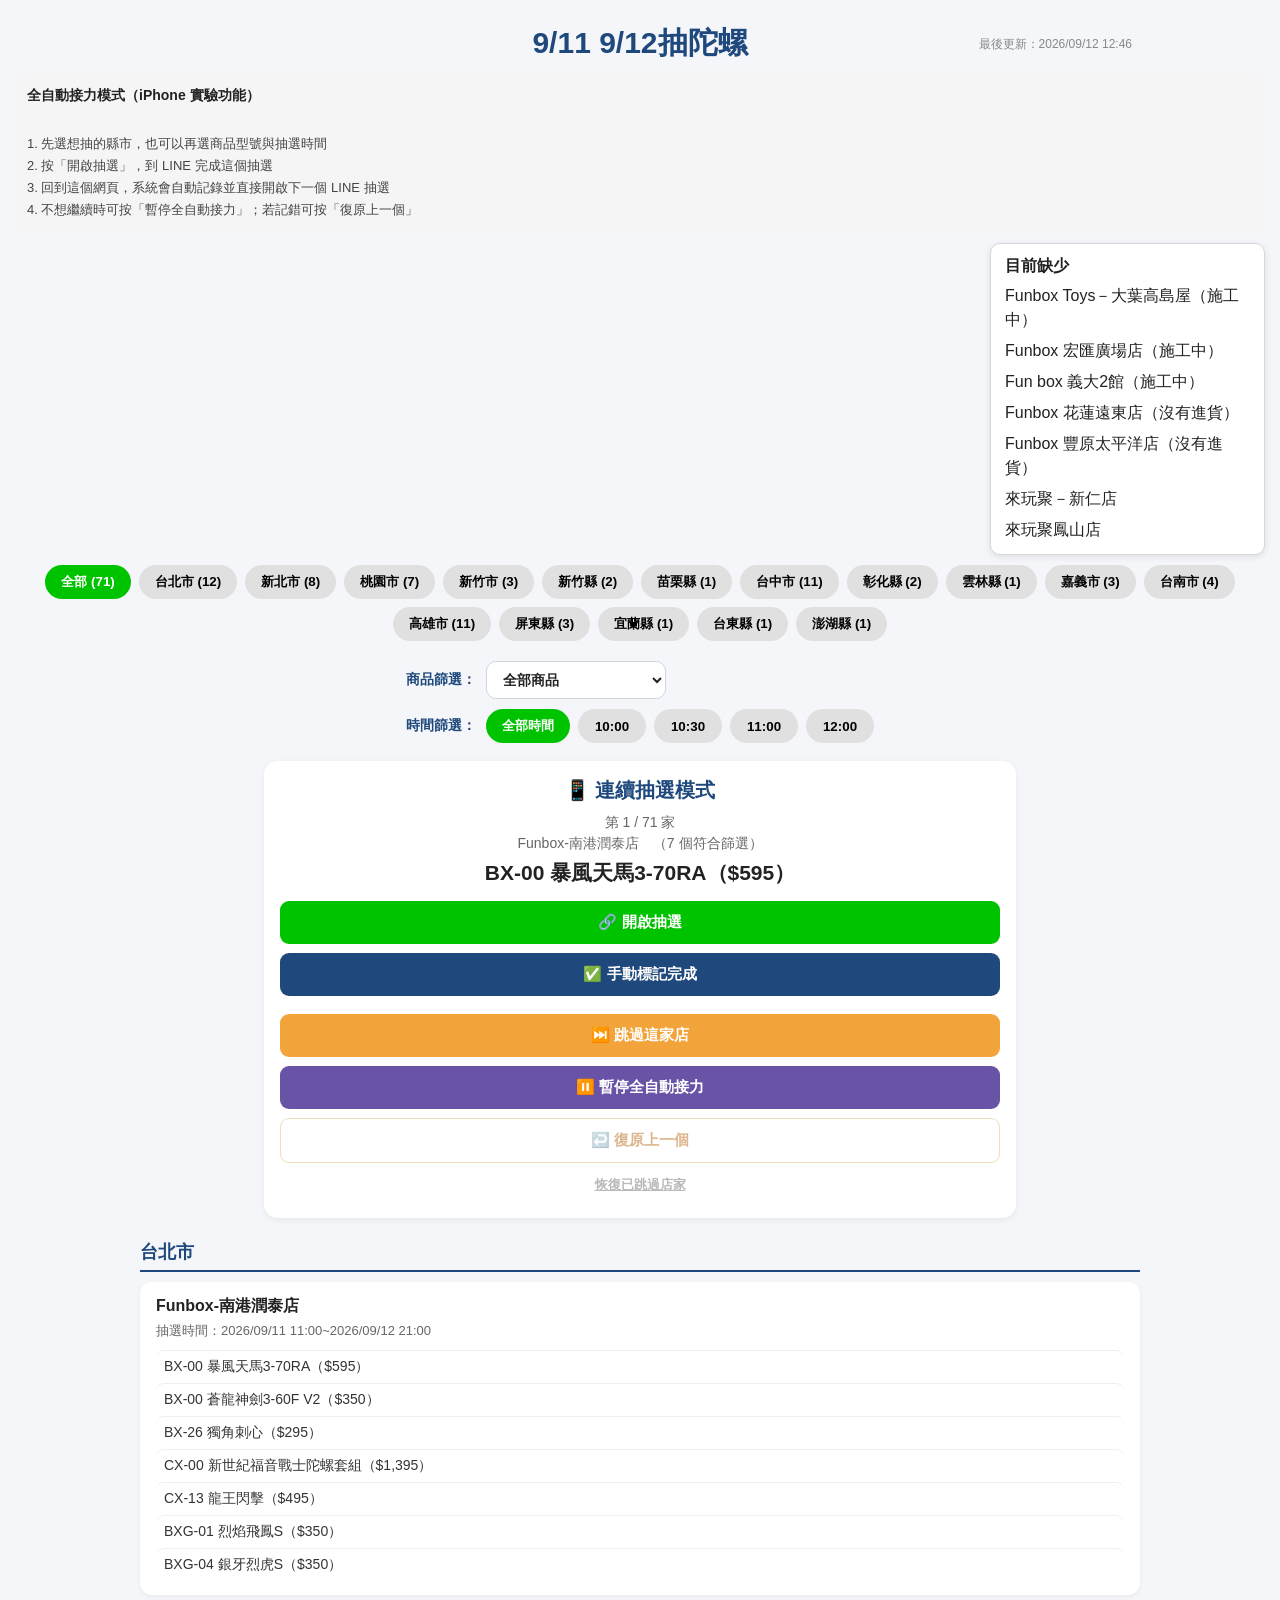
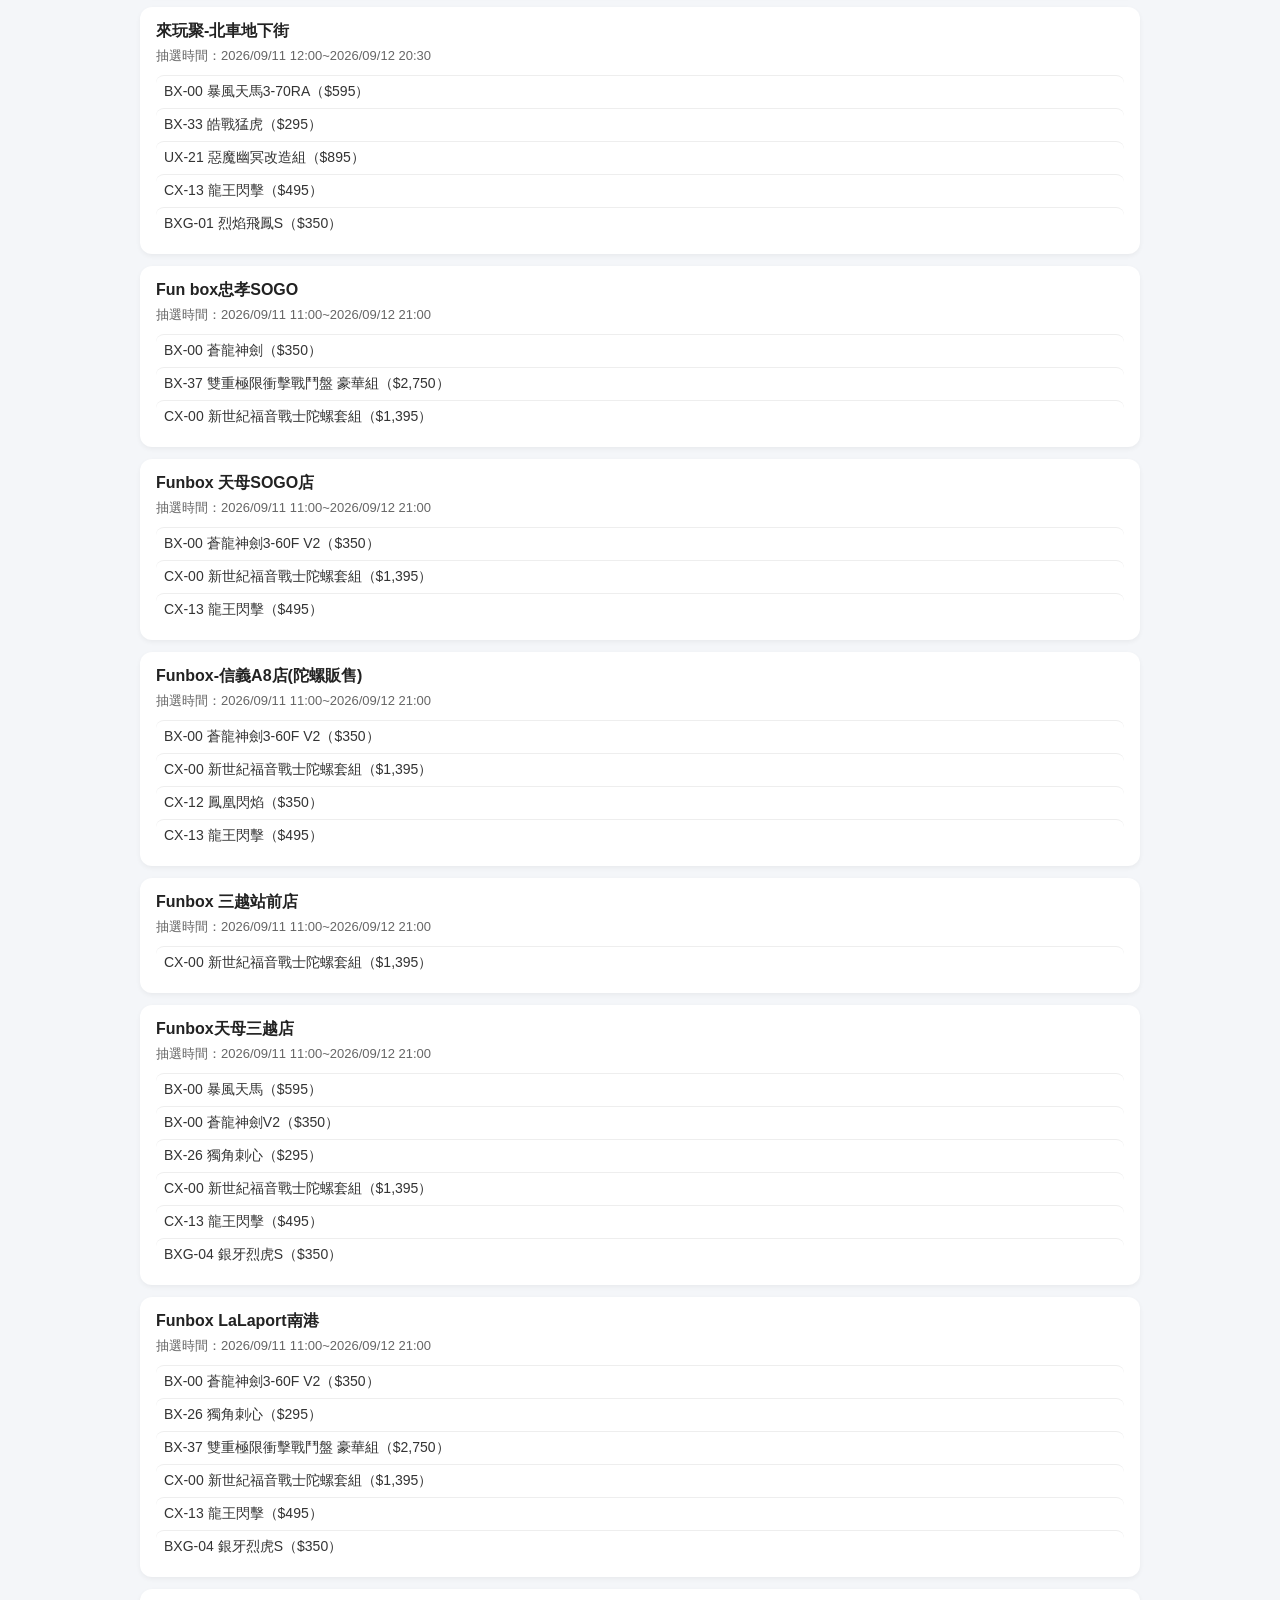
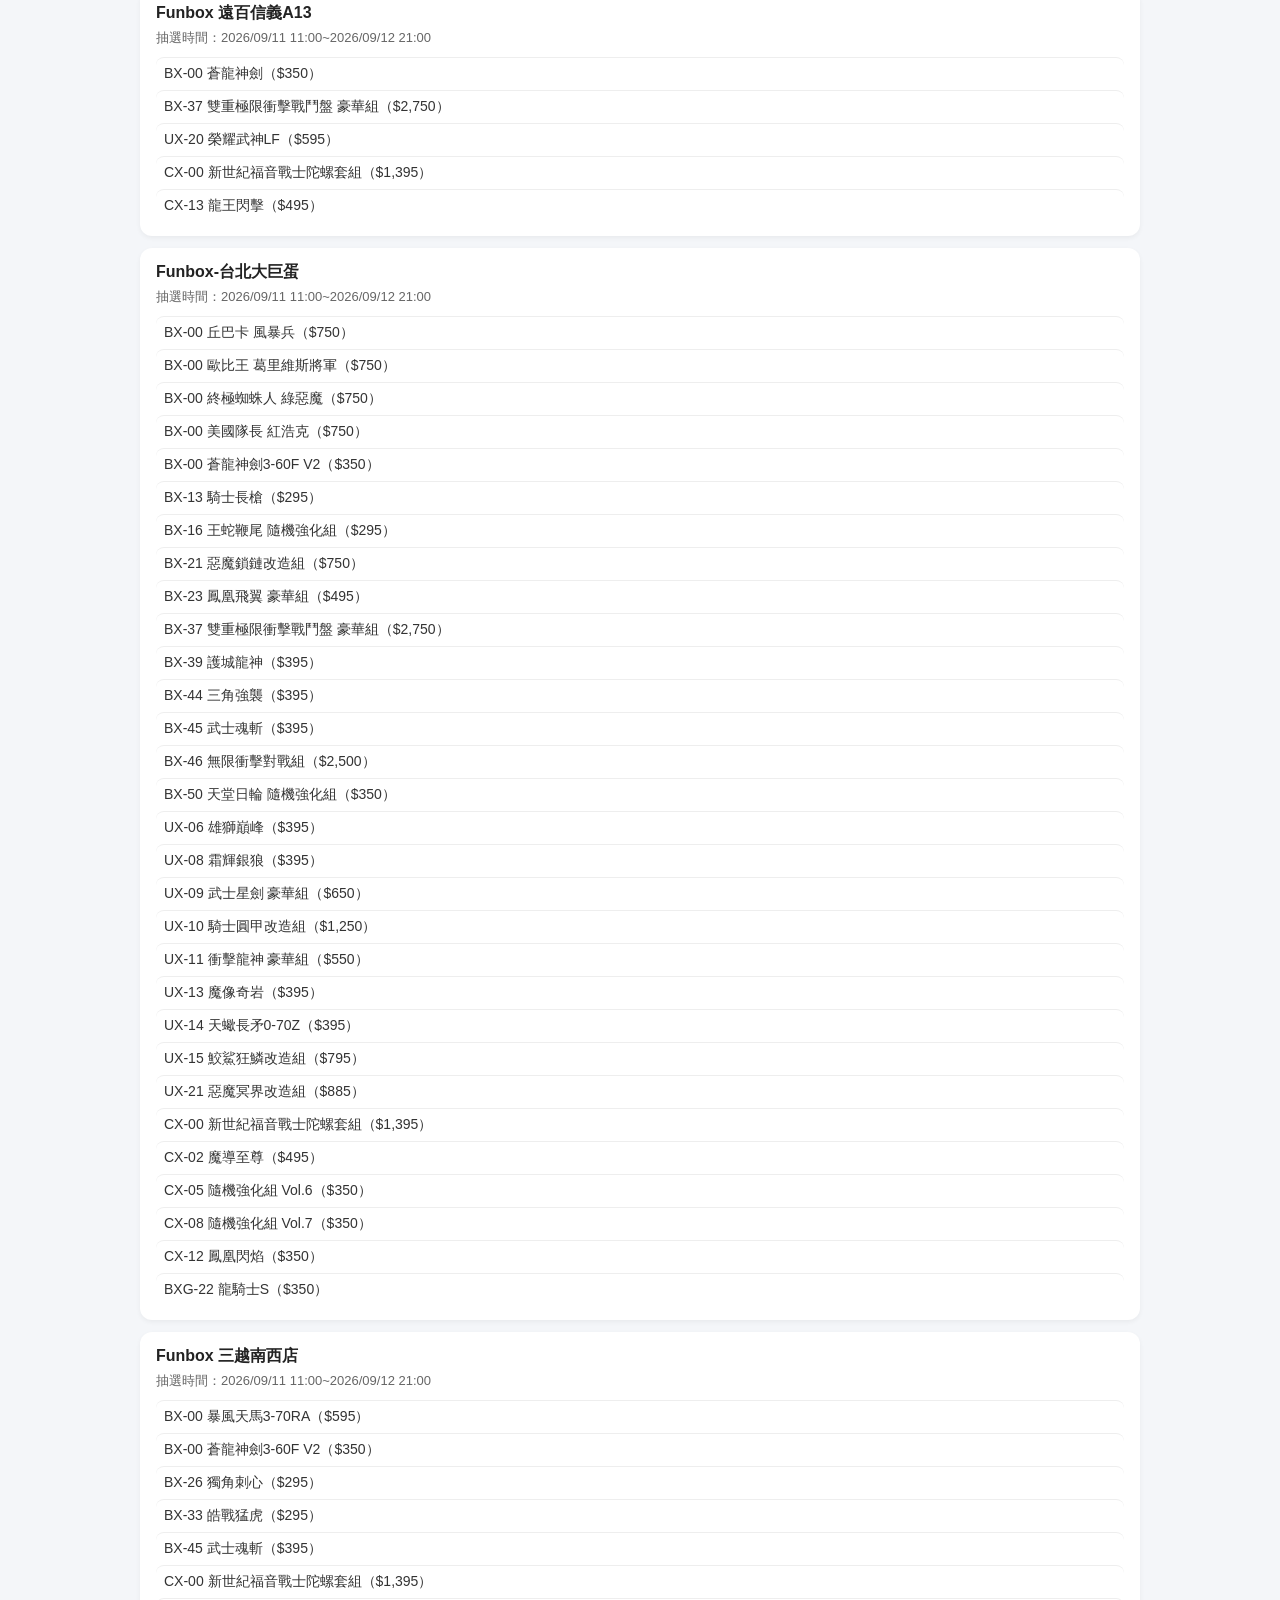
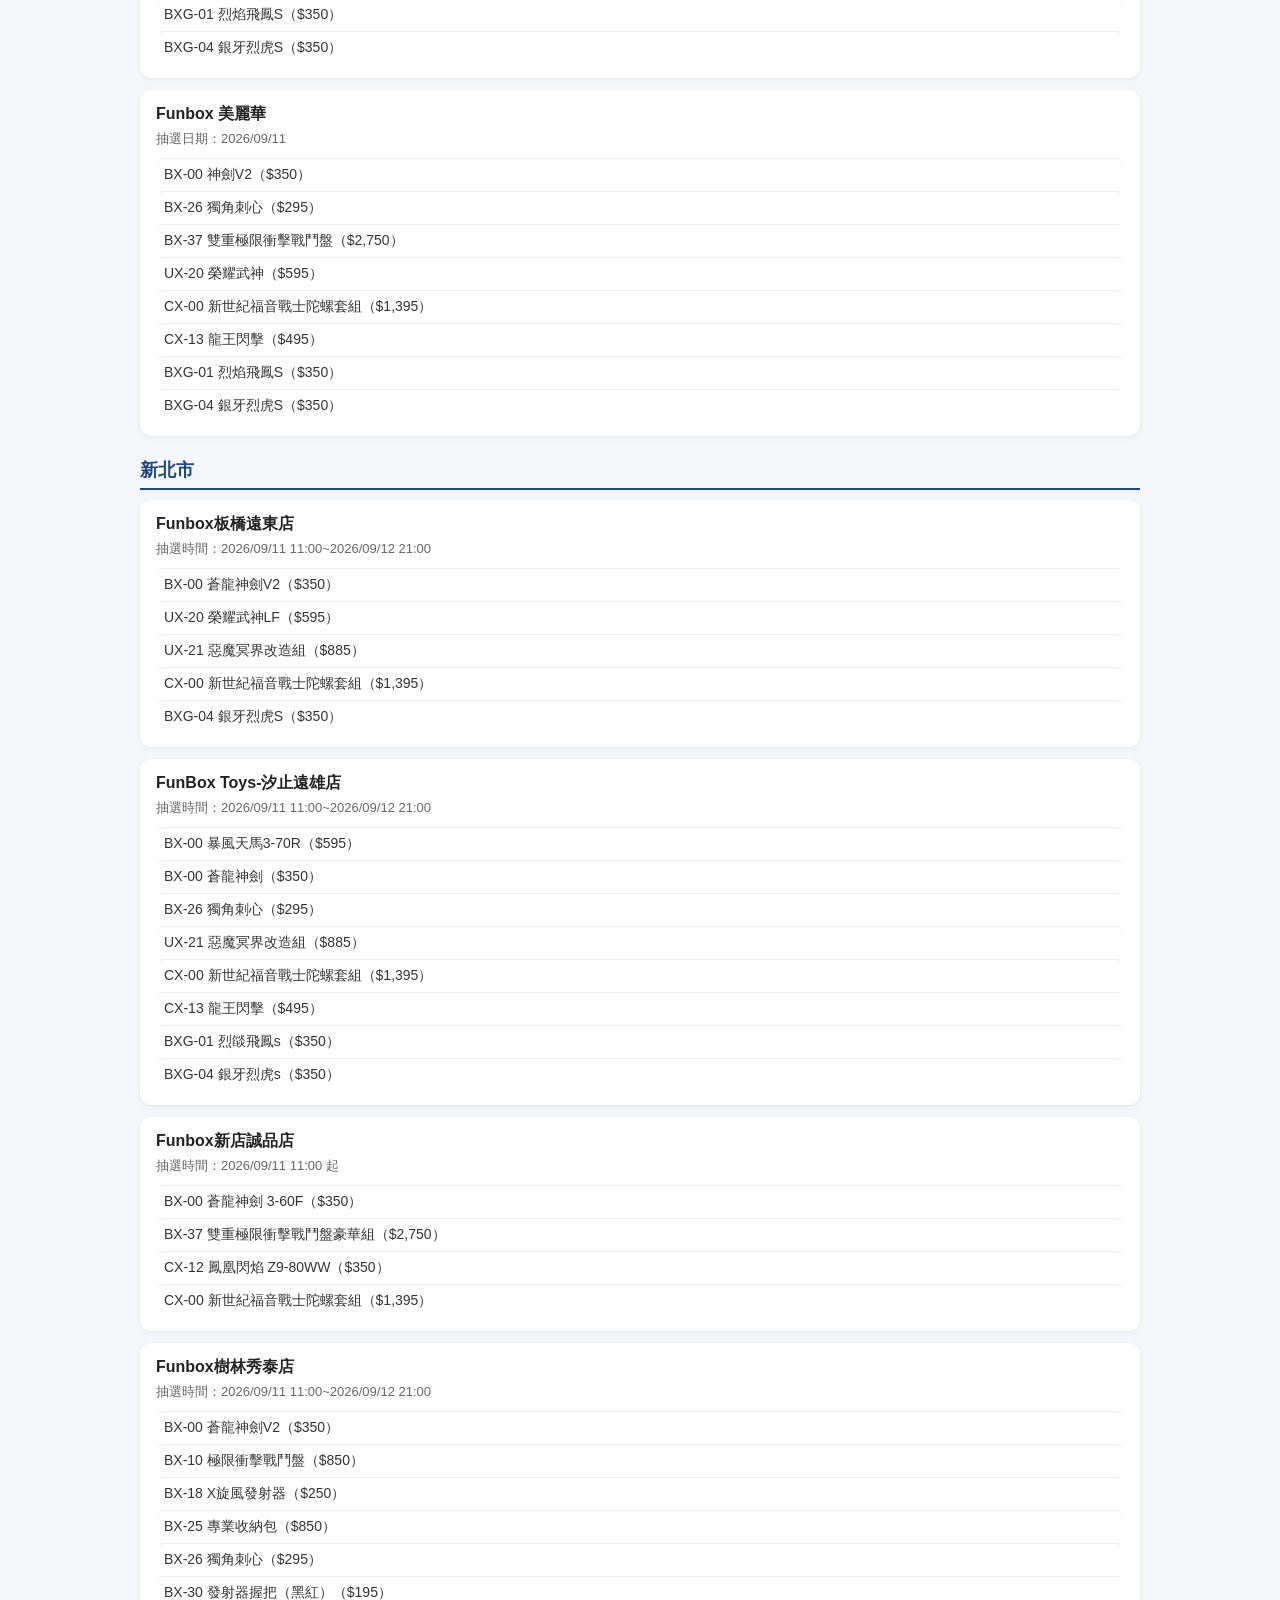
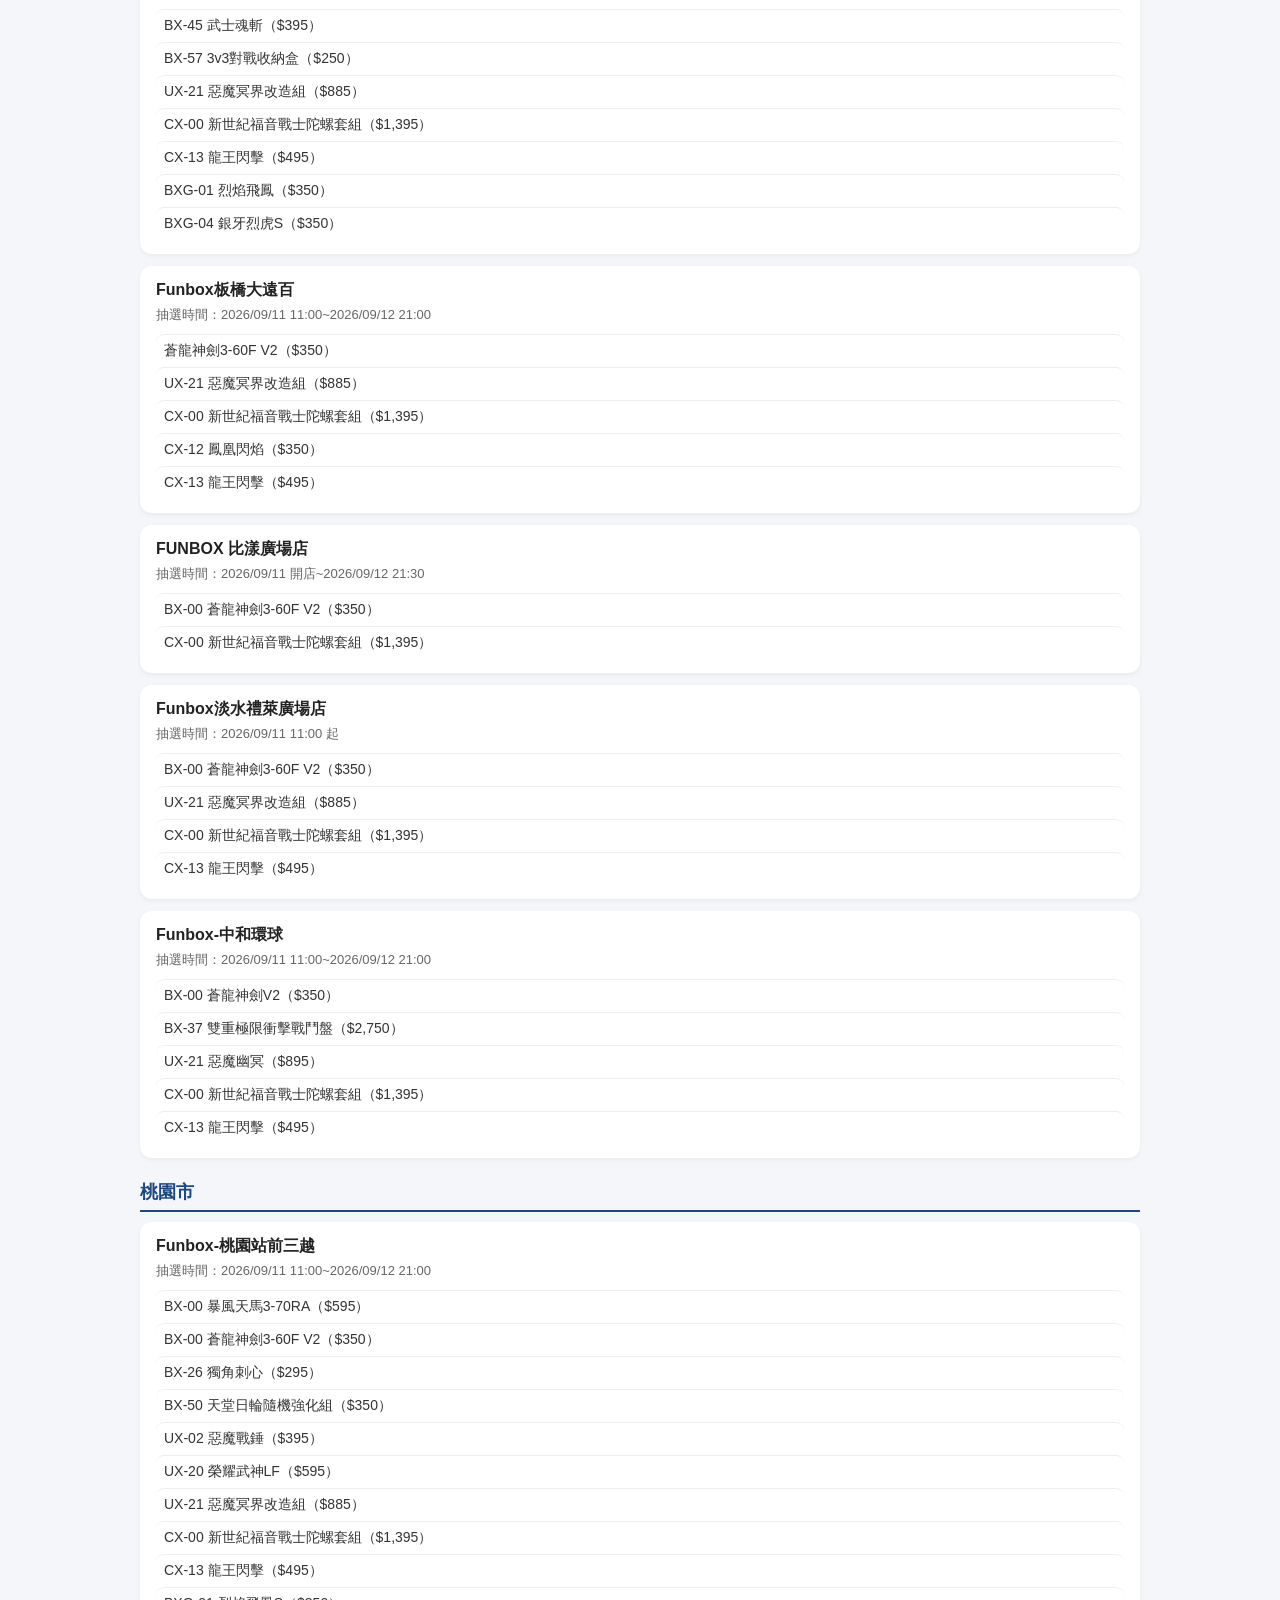
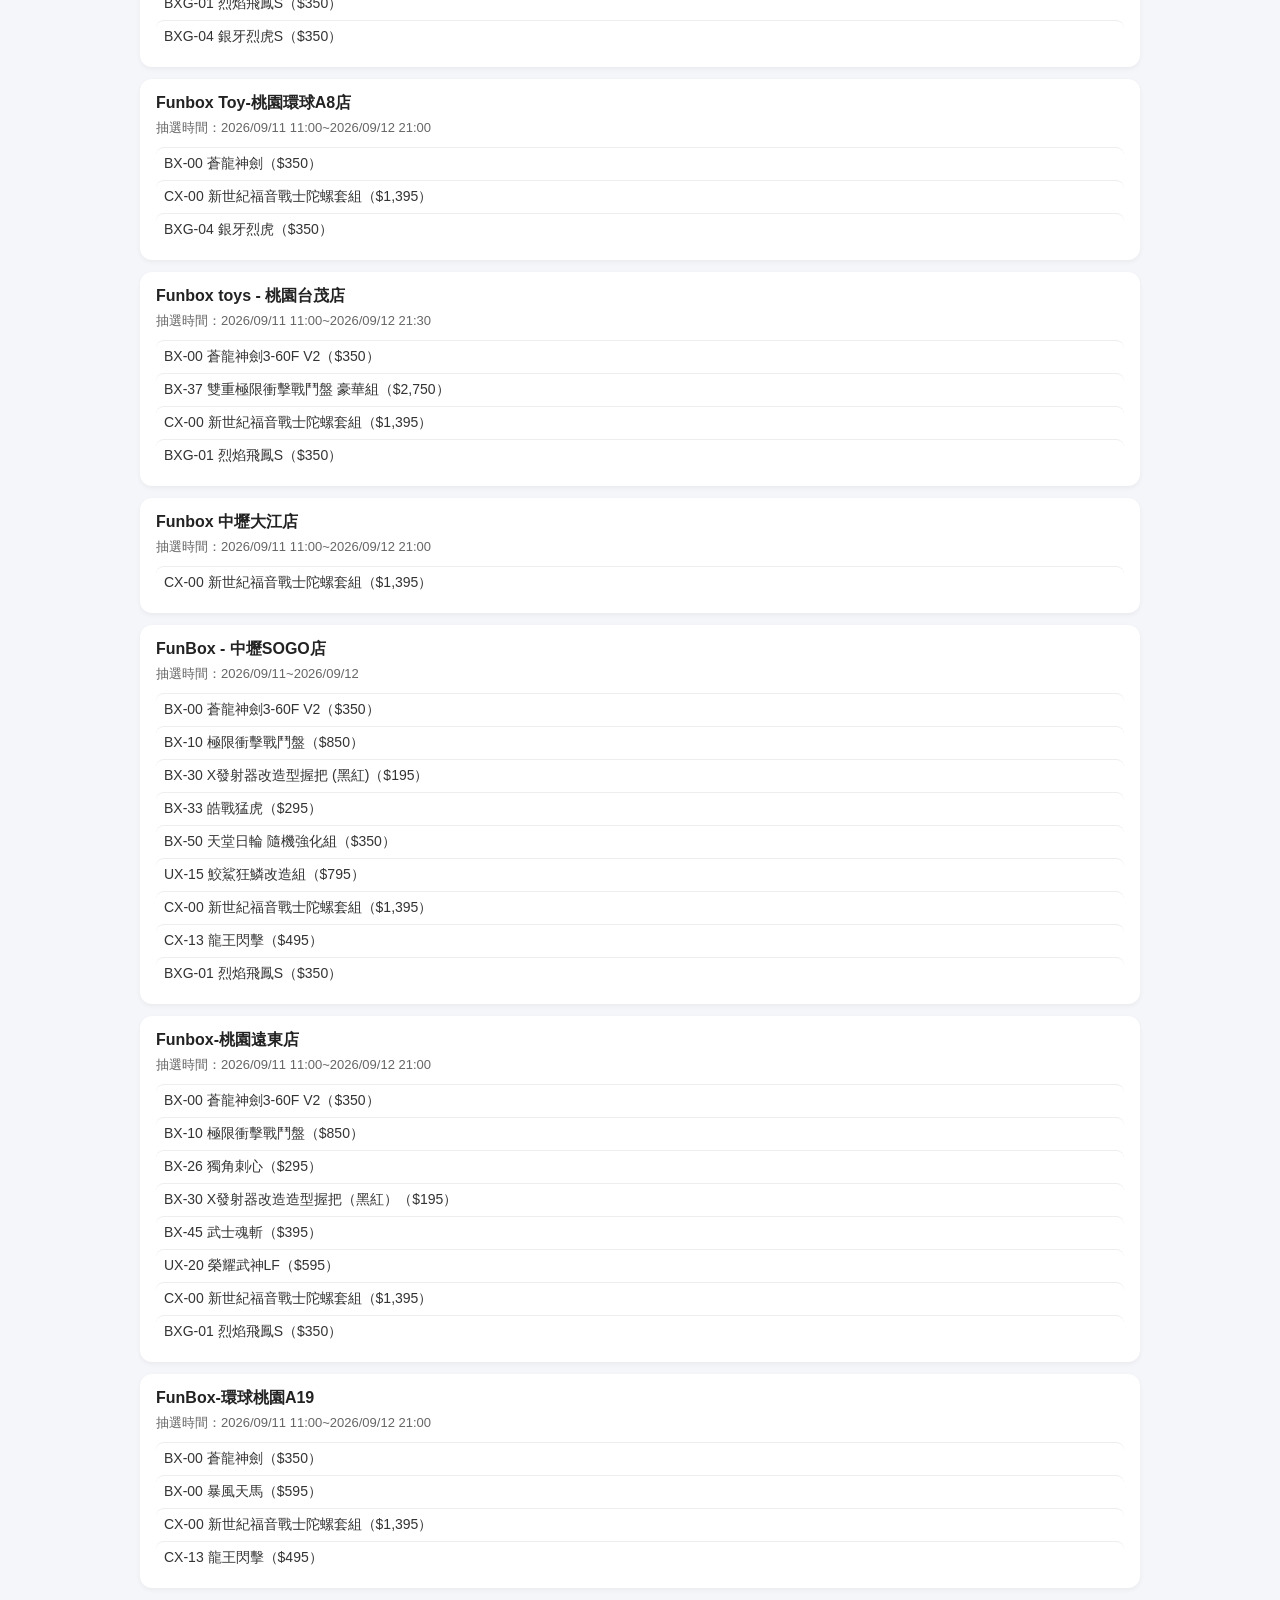
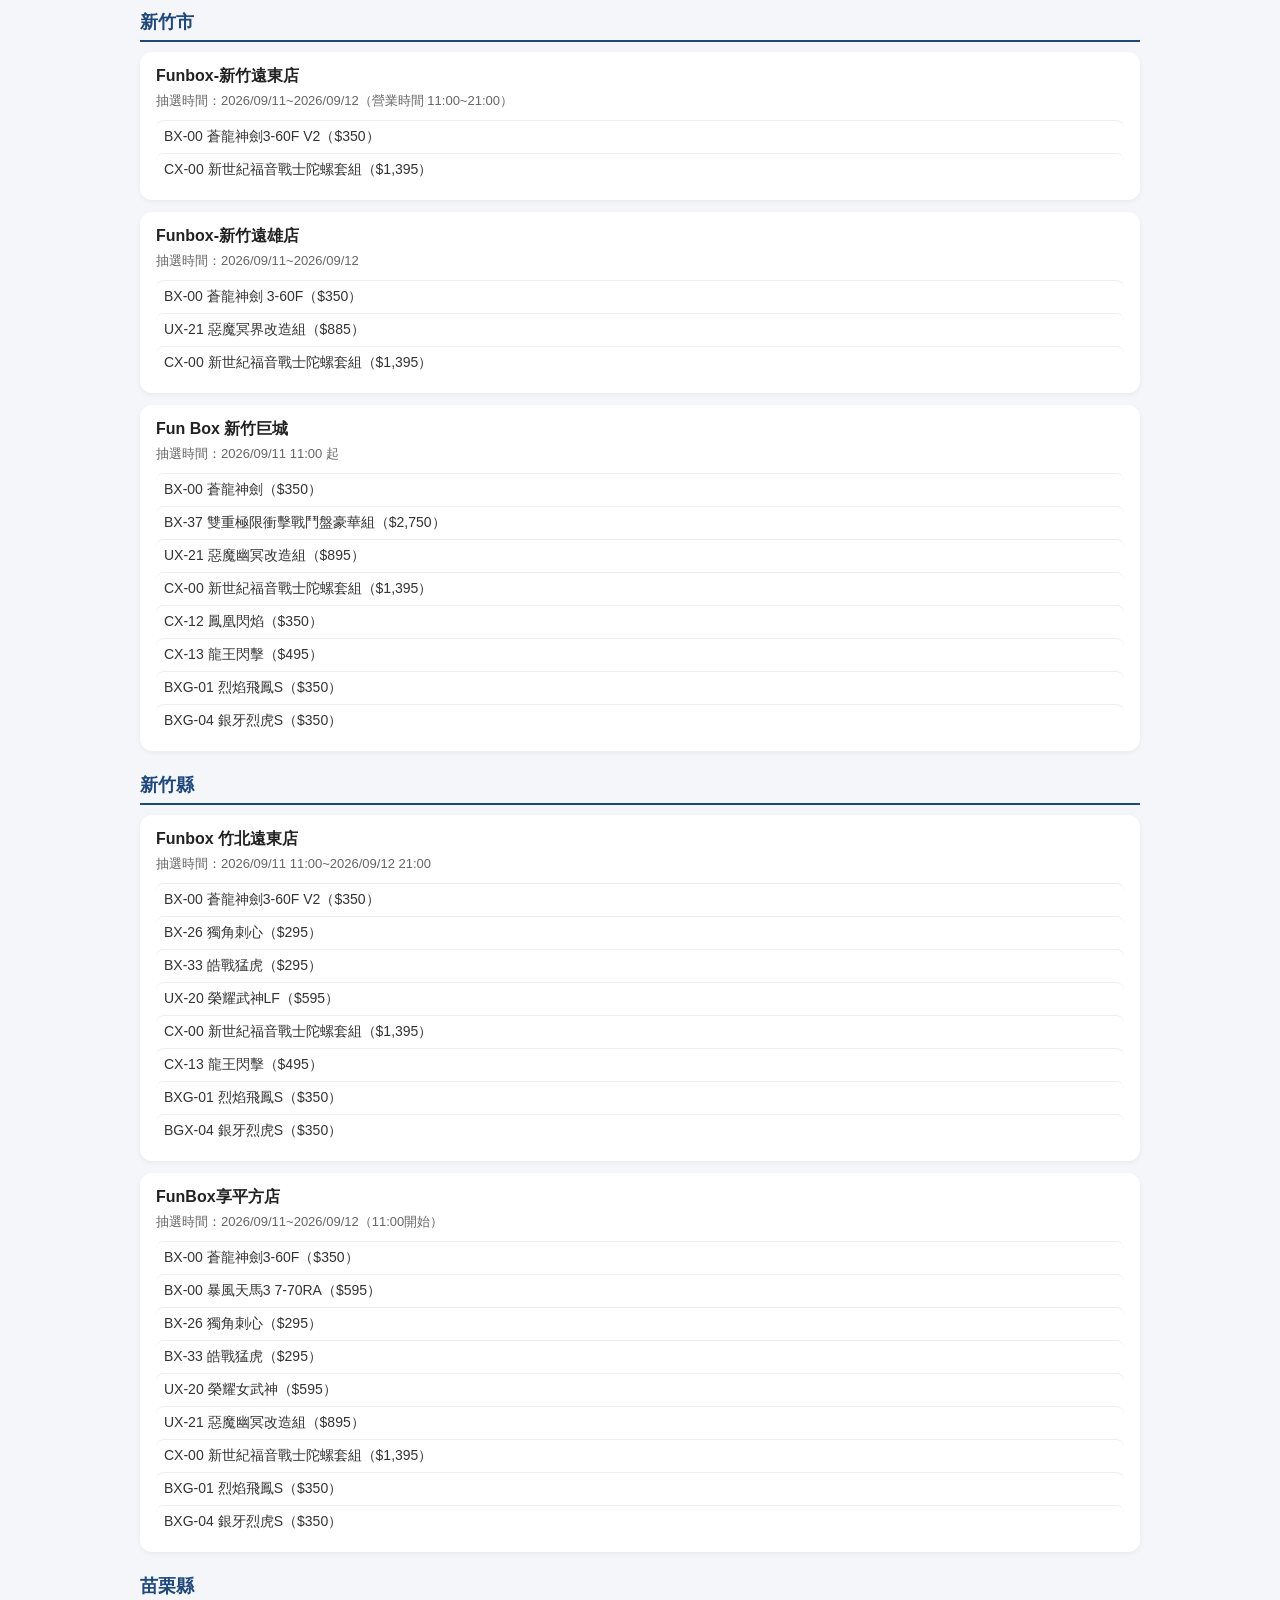
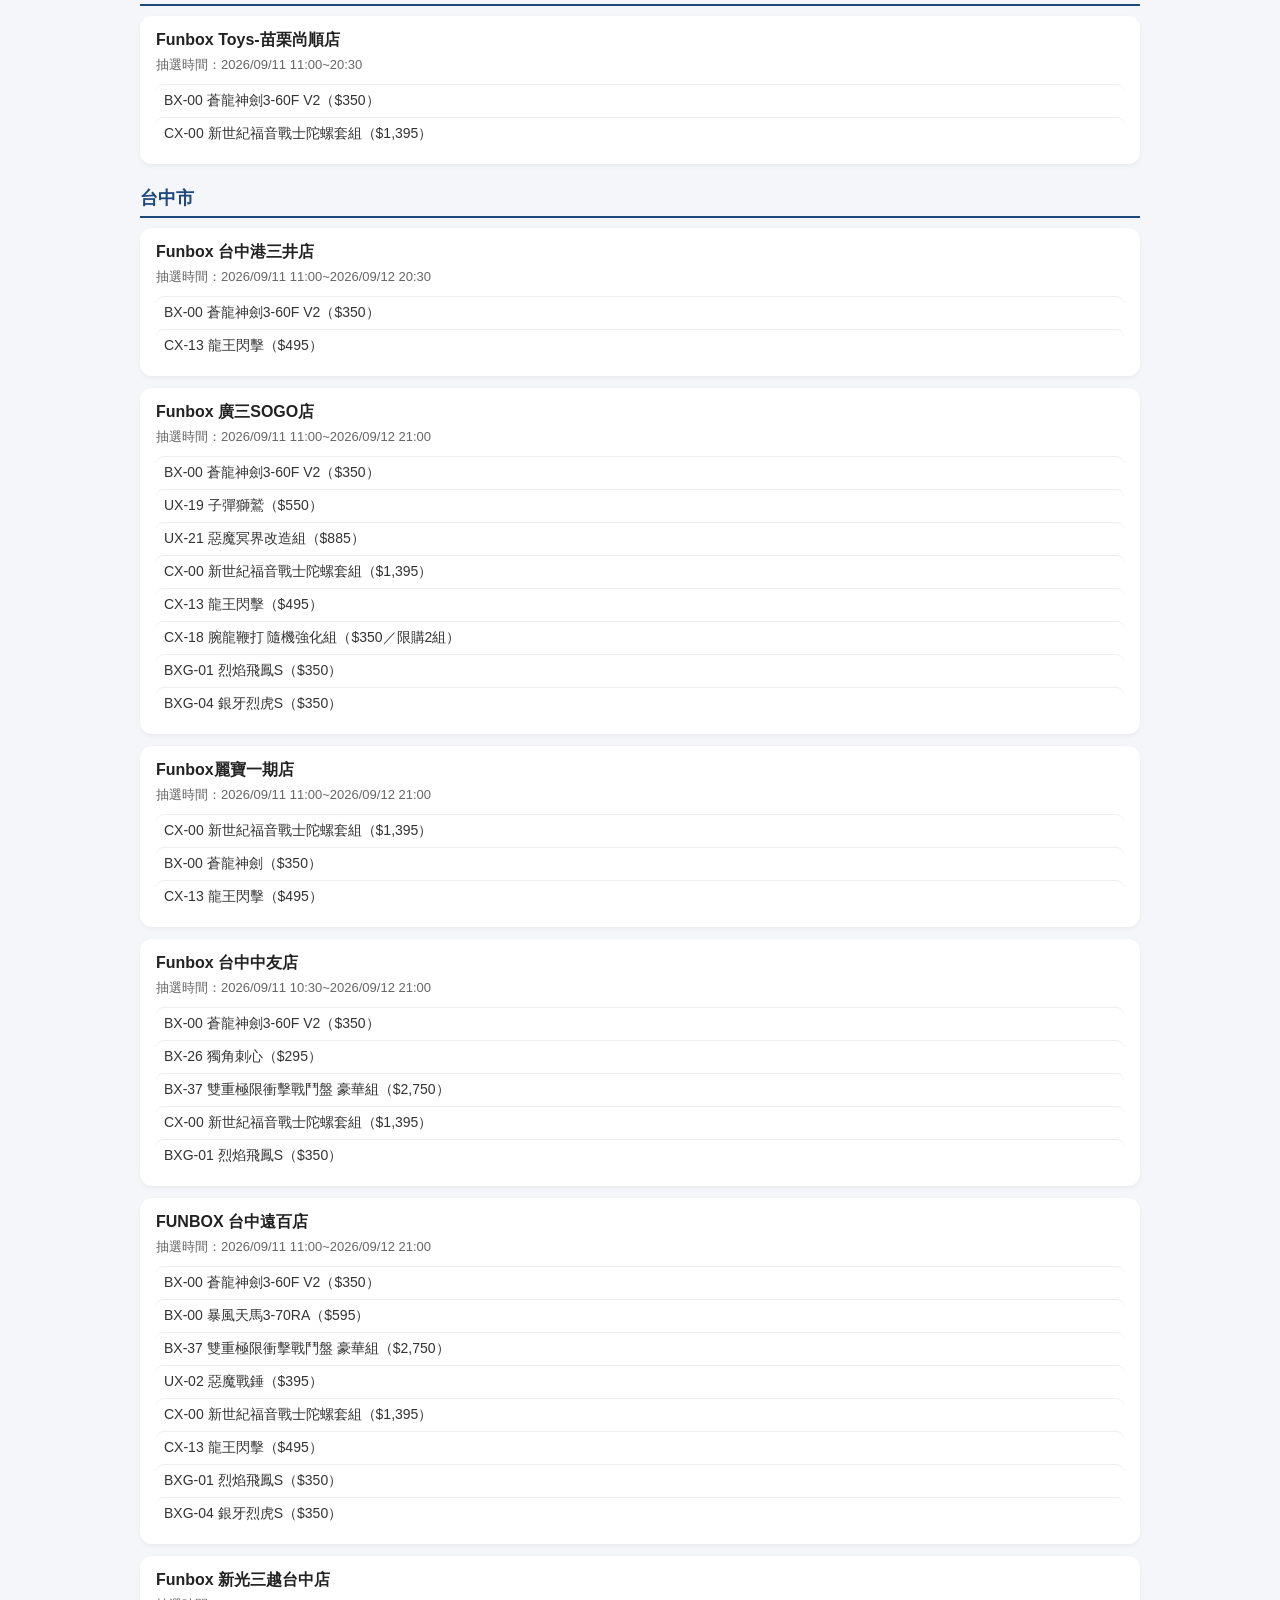
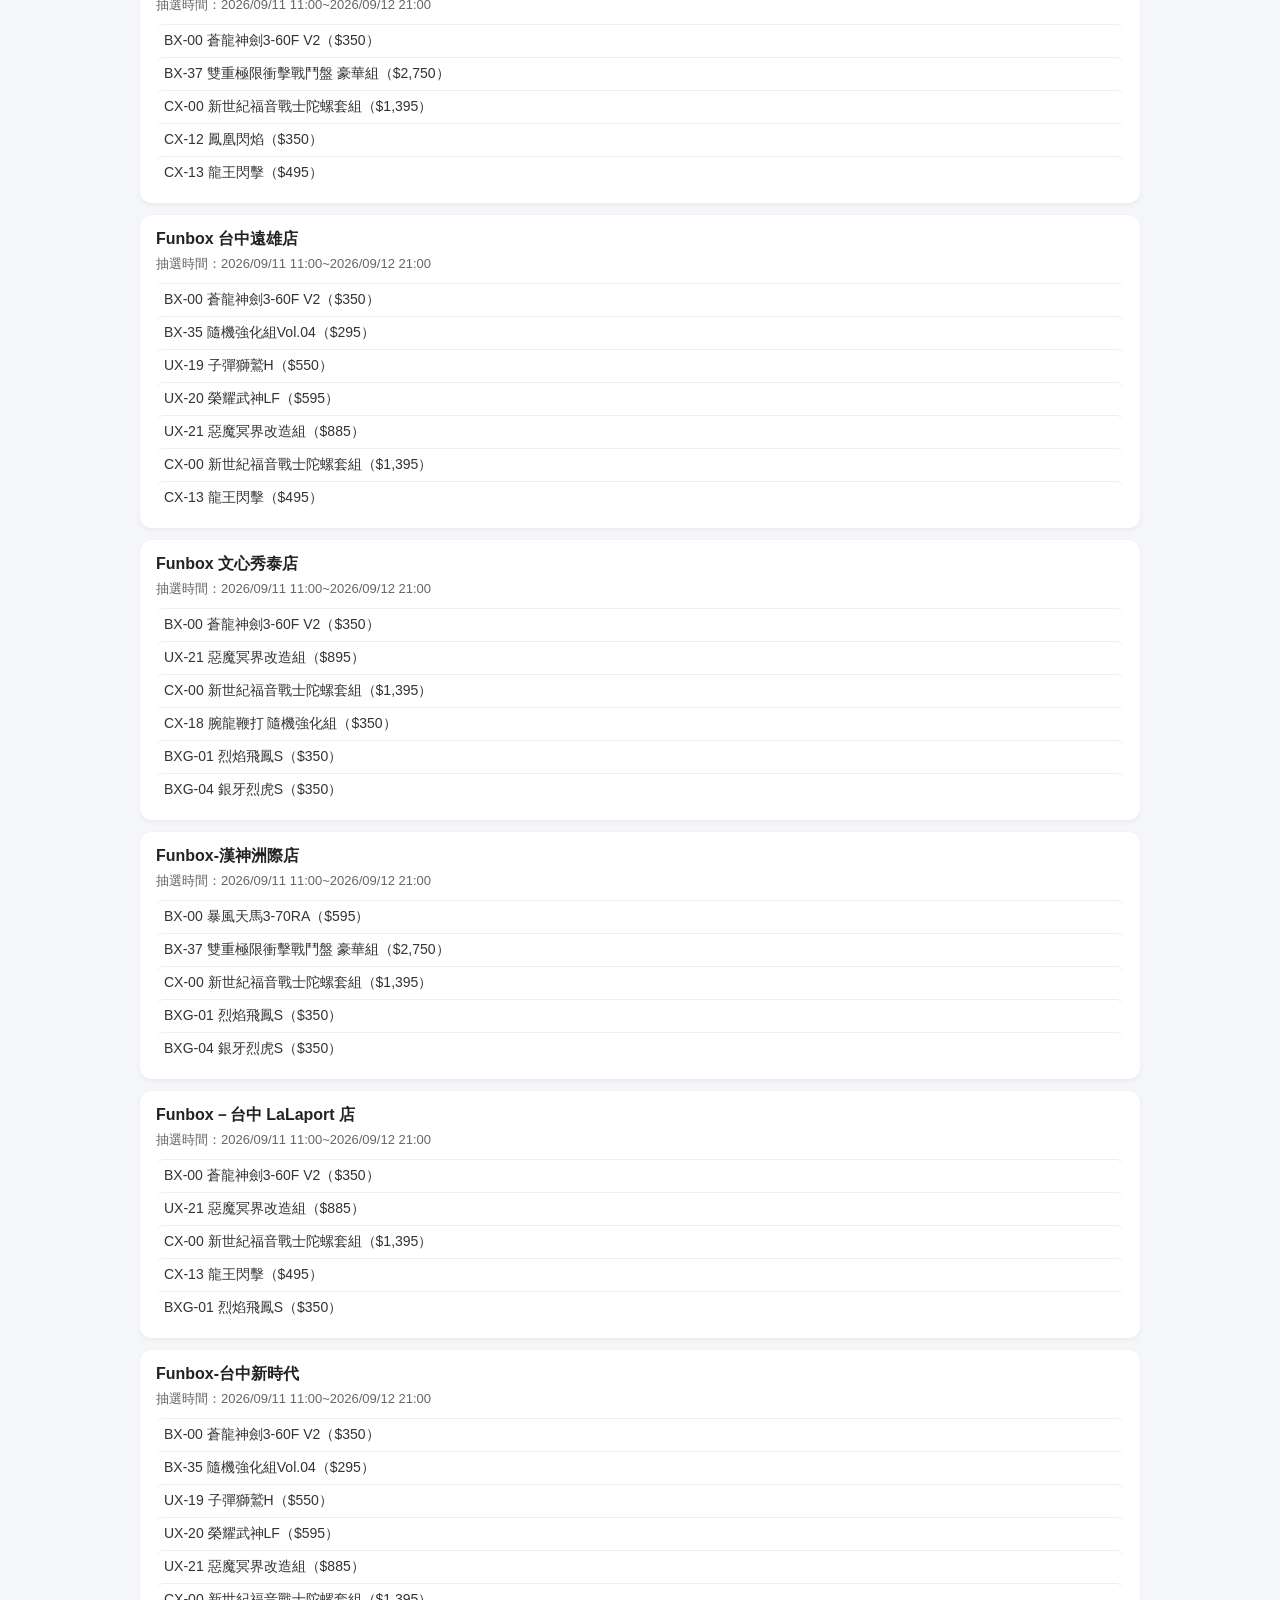
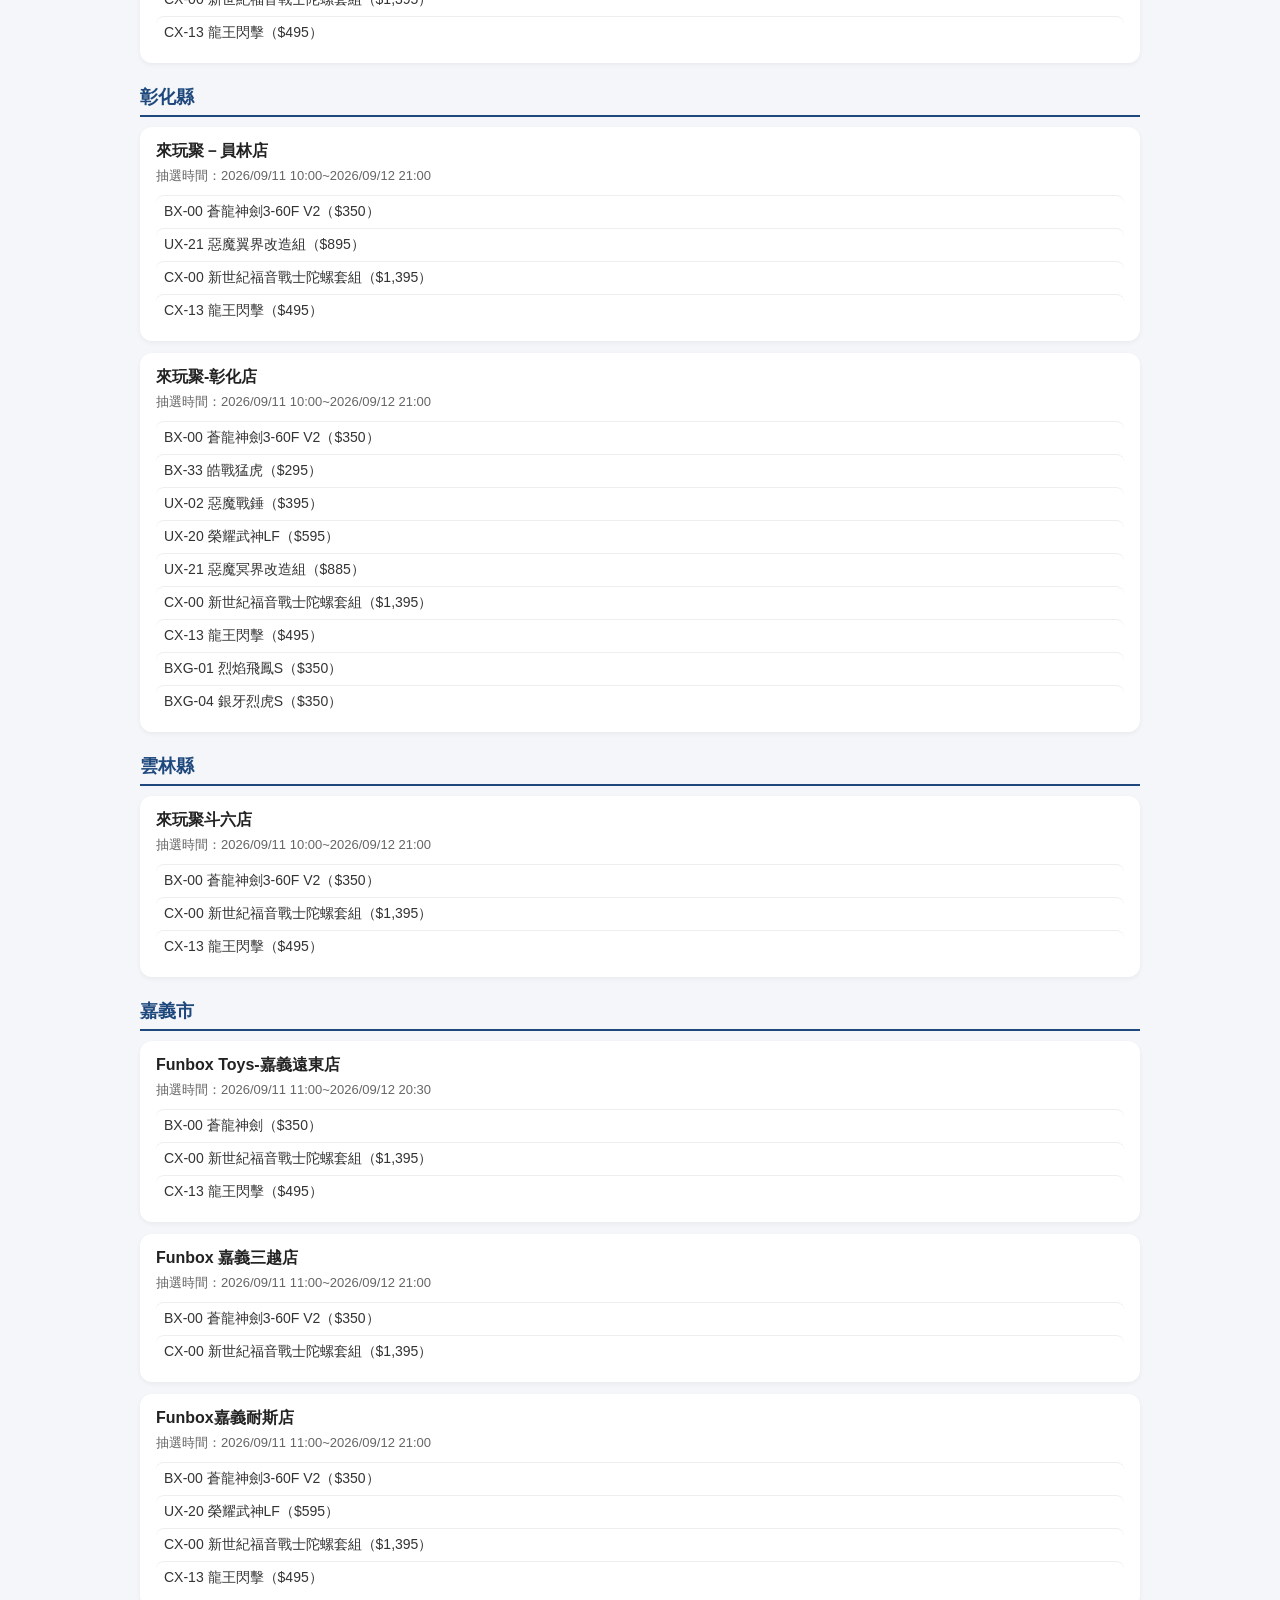
==== commit 81554c6f: "Publish row-link compatible upstream update" ====
--- a/index.html
+++ b/index.html
@@ -1,555 +1,734 @@
-<!DOCTYPE html>
-
-<html lang="zh-TW">
-<head>
-<meta charset="utf-8"/>
-<meta content="width=device-width, initial-scale=1.0" name="viewport"/>
-<title>Funbox / 來玩聚 LINE 官方帳號一鍵抽獎</title>
-<style>
-        body { font-family: -apple-system, BlinkMacSystemFont, "Segoe UI", Roboto, "Helvetica Neue", Arial, sans-serif; background-color: #f4f6f9; margin: 0; padding: 15px; color: #333; }
-        h1 { text-align: center; font-size: 20px; color: #1f497d; margin-bottom: 5px; }
-        p.subtitle { text-align: center; font-size: 13px; color: #666; margin-bottom: 20px; }
-        .filter-btn-group { display: flex; justify-content: center; gap: 8px; flex-wrap: wrap; margin-bottom: 20px; }
-        .filter-btn { padding: 8px 16px; border: none; background: #e0e0e0; border-radius: 20px; font-weight: bold; cursor: pointer; }
-        .filter-btn.active { background: #00c300; color: white; }
-        .grid { display: grid; grid-template-columns: repeat(auto-fill, minmax(280px, 1fr)); gap: 12px; max-width: 1000px; margin: 0 auto; }
-        .card { background: white; border-radius: 12px; padding: 12px 16px; box-shadow: 0 2px 5px rgba(0,0,0,0.05); display: flex; justify-content: space-between; align-items: center; }
-        .card-info { display: flex; flex-direction: column; }
-        .store-name { font-size: 15px; font-weight: bold; margin: 2px 0; color: #222; }
-        .line-id { font-size: 12px; color: #666; }
-        .add-btn { background-color: #00c300; color: white; text-decoration: none; font-weight: bold; padding: 8px 14px; border-radius: 8px; font-size: 13px; white-space: nowrap; transition: background 0.2s; }
-        .add-btn.clicked { background-color: #a0a0a0 !important; }
-
-    
-        .page-tabs { display:flex; justify-content:center; gap:10px; margin:8px auto 18px; flex-wrap:wrap; }
-        .page-tab { padding:9px 18px; border:0; border-radius:20px; background:#e0e0e0; font-weight:bold; cursor:pointer; }
-        .page-tab.active { background:#1f497d; color:white; }
-        .draw-filter-btn-group { display:flex; justify-content:center; gap:8px; flex-wrap:wrap; margin-bottom:20px; }
-        .draw-list { max-width:1000px; margin:0 auto; }
-        .draw-city { font-size:18px; font-weight:bold; color:#1f497d; margin:22px 0 10px; padding-bottom:6px; border-bottom:2px solid #1f497d; }
-        .draw-store { background:white; border-radius:12px; padding:14px 16px; margin-bottom:12px; box-shadow:0 2px 5px rgba(0,0,0,0.05); }
-        .draw-store-name { font-size:16px; font-weight:bold; color:#222; }
-        .draw-start { font-size:13px; color:#666; margin:5px 0 10px; }
-        .draw-item { display:flex; align-items:center; justify-content:space-between; gap:12px; padding:7px 0; border-top:1px solid #eee; }
-        .draw-product { font-size:14px; }
-        .draw-link { background:#00c300; color:white; text-decoration:none; font-weight:bold; padding:6px 12px; border-radius:7px; font-size:12px; white-space:nowrap; }
-        .draw-link.not-started {
-    background-color: #d9d9d9 !important;
-    color: #999 !important;
-    border-color: #d0d0d0 !important;
-    cursor: not-allowed !important;
-    pointer-events: none !important;
-}
-
-.draw-link.clicked {
-            background-color: #a0a0a0 !important;
-            color: white !important;
-        }
-
-
-        .draw-main-title {
-            text-align: center;
-            font-size: 30px;
-            color: #1f497d;
-            margin: 8px 0 6px;
-            font-weight: 800;
-        }
-        .draw-reminder {
-            text-align: center;
-            font-size: 20px !important;
-            color: #d35400 !important;
-            font-weight: 700;
-            margin: 0 auto 20px !important;
-        }
-    
-/* ===== 連續抽選模式 V2 ===== */
-.continuous-draw-panel {
-    max-width: 720px;
-    margin: 18px auto 22px;
-    background: #fff;
-    border-radius: 14px;
-    padding: 16px;
-    box-shadow: 0 2px 6px rgba(0,0,0,.06);
-    text-align: center;
-}
-.continuous-draw-title {
-    font-size: 20px;
-    font-weight: 800;
-    color: #1f497d;
-    margin: 0 0 8px;
-}
-.continuous-draw-progress {
-    font-size: 14px;
-    color: #666;
-    margin-bottom: 5px;
-}
-.continuous-draw-store {
-    font-size: 14px;
-    color: #666;
-    margin-bottom: 4px;
-}
-.continuous-draw-product {
-    font-size: 21px;
-    font-weight: 800;
-    color: #222;
-    margin: 6px 0 14px;
-    word-break: break-word;
-}
-.continuous-draw-actions {
-    display: grid;
-    grid-template-columns: 1fr 1fr;
-    gap: 9px;
-}
-.continuous-draw-open,
-.continuous-draw-next,
-.continuous-draw-skip {
-    border: 0;
-    border-radius: 9px;
-    padding: 11px 10px;
-    font-size: 15px;
-    font-weight: 800;
-    cursor: pointer;
-}
-.continuous-draw-open {
-    grid-column: 1 / -1;
-    background: #00c300;
-    color: #fff;
-}
-.continuous-draw-next {
-    background: #1f497d;
-    color: #fff;
-}
-.continuous-draw-skip {
-    background: #e0e0e0;
-    color: #222;
-}
-.continuous-draw-open:active,
-.continuous-draw-next:active,
-.continuous-draw-skip:active {
-    transform: translateY(1px);
-}
-@media (max-width: 520px) {
-    .continuous-draw-panel {
-        padding: 14px;
-        margin-left: 2px;
-        margin-right: 2px;
-    }
-    .continuous-draw-product {
-        font-size: 19px;
-    }
-}
-
-    
-/* ===== Funbox 連續抽選模式 V4 ===== */
-.continuous-draw-panel{max-width:720px;margin:18px auto 22px;background:#fff;border-radius:14px;padding:16px;box-shadow:0 2px 6px rgba(0,0,0,.06)}
-.continuous-draw-title{text-align:center;font-size:20px;font-weight:800;color:#1f497d;margin-bottom:10px}
-.continuous-draw-label{text-align:center;font-size:13px;color:#666;margin:8px 0 6px}
-.continuous-draw-scopes{display:flex;flex-wrap:wrap;gap:7px;justify-content:center;margin-bottom:12px}
-.continuous-draw-scope{border:0;border-radius:999px;padding:8px 13px;background:#e5e5e5;color:#222;font-weight:700;cursor:pointer}
-.continuous-draw-scope.active{background:#00c300;color:#fff}
-.continuous-draw-progress{text-align:center;font-size:14px;color:#666;margin:8px 0 3px}
-.continuous-draw-store{text-align:center;font-size:14px;color:#666}
-.continuous-draw-product{text-align:center;font-size:21px;font-weight:800;color:#222;margin:6px 0 14px;word-break:break-word}
-.continuous-draw-open,.continuous-draw-next{width:100%;border:0;border-radius:9px;padding:12px 10px;font-size:15px;font-weight:800;cursor:pointer}
-.continuous-draw-open{background:#00c300;color:#fff;margin-bottom:9px}
-.continuous-draw-next{background:#1f497d;color:#fff}
-.continuous-draw-open:disabled,.continuous-draw-next:disabled{opacity:.45;cursor:not-allowed}
-@media(max-width:520px){.continuous-draw-panel{margin-left:2px;margin-right:2px;padding:14px}.continuous-draw-product{font-size:19px}.continuous-draw-scope{padding:7px 11px;font-size:13px}}
-
-
-/* ===== 連續抽選已完成狀態 ===== */
-.draw-item.quick-drawn .draw-link {
-    background: #d9d9d9 !important;
-    color: #999 !important;
-    border-color: #d0d0d0 !important;
-    text-align: center;
-}
-
-
-.continuous-draw-guide{
-    margin:10px 0 12px;
-    padding:10px 12px;
-    border-radius:9px;
-    background:#f5f5f5;
-    color:#444;
-    font-size:13px;
-    line-height:1.7;
-    text-align:left;
-}
-.continuous-draw-guide strong{
-    display:block;
-    margin-bottom:3px;
-    font-size:14px;
-    color:#222;
-}
-
-
-.draw-title-wrap {
-    position: relative;
-    max-width: 1000px;
-    margin: 0 auto;
-}
-.draw-last-updated {
-    position: absolute;
-    right: 8px;
-    top: 50%;
-    transform: translateY(-50%);
-    font-size: 12px;
-    color: #888;
-    white-space: nowrap;
-}
-@media (max-width: 600px) {
-    .draw-title-wrap {
-        padding-top: 18px;
-    }
-    .draw-last-updated {
-        top: 3px;
-        right: 8px;
-        transform: none;
-        font-size: 11px;
-    }
-}
-
-.time-filter-wrap {
-    margin-top: 10px;
-}
-.time-filter-btn-group {
-    display: flex;
-    flex-wrap: wrap;
-    gap: 8px;
-    margin-top: 6px;
-}
-.time-filter-btn {
-    min-width: 68px;
-}
-@media (max-width: 600px) {
-    .time-filter-btn-group {
-        gap: 6px;
-    }
-    .time-filter-btn {
-        min-width: 62px;
-        padding-left: 10px;
-        padding-right: 10px;
-    }
-}
-
-/* 商品篩選與時間篩選垂直排列並對齊 */
-.draw-secondary-filters {
-    display: flex;
-    flex-direction: column;
-    align-items: center;
-    gap: 10px;
-    margin: 14px auto 16px;
-    width: fit-content;
-    max-width: 100%;
-}
-.draw-secondary-filters .product-filter-wrap,
-.draw-secondary-filters .time-filter-wrap {
-    display: flex;
-    align-items: center;
-    justify-content: flex-start;
-    gap: 10px;
-    margin: 0 !important;
-    width: 100%;
-}
-.draw-secondary-filters .product-filter-label {
-    min-width: 70px;
-    text-align: right;
-    margin: 0;
-}
-.draw-secondary-filters .time-filter-btn-group {
-    margin-top: 0;
-}
-@media (max-width: 600px) {
-    .draw-secondary-filters {
-        width: 100%;
-        align-items: stretch;
-        padding: 0 12px;
-        box-sizing: border-box;
-    }
-    .draw-secondary-filters .product-filter-label {
-        min-width: 64px;
-        flex: 0 0 64px;
-    }
-    .draw-secondary-filters .product-filter-select {
-        flex: 1;
-        min-width: 0;
-    }
-    .draw-secondary-filters .time-filter-btn-group {
-        flex: 1;
-    }
-}
-
-.draw-top-notice {
-    position: absolute;
-    right: 8px;
-    top: calc(50% + 20px);
-    transform: translateY(-50%);
-    text-align: right;
-    font-size: 12px;
-    line-height: 1.55;
-    color: #666;
-    white-space: nowrap;
-}
-.draw-top-notice strong {
-    color: #a33;
-}
-@media (max-width: 600px) {
-    .draw-title-wrap {
-        padding-top: 56px;
-    }
-    .draw-last-updated {
-        top: 3px;
-        right: 8px;
-        transform: none;
-    }
-    .draw-top-notice {
-        top: 22px;
-        right: 8px;
-        transform: none;
-        font-size: 11px;
-    }
-}
-
-/* 右側「目前缺少」提醒卡 */
-.draw-missing-box {
-    width: 275px;
-    max-width: calc(100% - 24px);
-    margin: 10px 0 10px auto;
-    padding: 12px 14px;
-    background: #fff;
-    border: 1px solid #d8d8d8;
-    border-radius: 10px;
-    box-shadow: 0 2px 7px rgba(0,0,0,.10);
-    box-sizing: border-box;
-    color: #222;
-}
-.draw-missing-title {
-    font-weight: 700;
-    margin-bottom: 6px;
-}
-.draw-missing-box ul {
-    margin: 0;
-    padding-left: 20px;
-}
-.draw-missing-box li {
-    margin: 4px 0;
-    line-height: 1.45;
-}
-@media (max-width: 600px) {
-    .draw-missing-box {
-        width: 100%;
-        margin: 10px 0 12px;
-    }
-}
-
-@media (max-width: 600px) {
-    .draw-title-wrap {
-        padding-top: 18px;
-    }
-}
-</style>
-<style>
-#missing-store-panel{
-  position:static;
-  width:100%; max-width:100%; margin:0 0 12px 0;
-  background:rgba(255,255,255,.97);
-  border:1px solid #d8d8d8; border-radius:12px;
-  box-shadow:0 4px 18px rgba(0,0,0,.16);
-  font-family:inherit;
-}
-#missing-store-panel summary{
-  cursor:pointer; list-style:none; padding:10px 12px;
-  font-weight:700; font-size:14px; color:#222;
-  display:flex; justify-content:space-between; align-items:center; gap:8px;
-}
-#missing-store-panel summary::-webkit-details-marker{display:none}
-#missing-store-panel .missing-count{
-  background:#ef4444; color:white; border-radius:999px;
-  padding:2px 8px; font-size:12px; white-space:nowrap;
-}
-#missing-store-panel .missing-store-list{
-  max-height:60vh; overflow:auto; border-top:1px solid #eee;
-  padding:8px 12px 10px; margin:0;
-}
-#missing-store-panel .missing-store-item{
-  padding:5px 0; border-bottom:1px dashed #eee;
-  font-size:13px; line-height:1.35;
-}
-#missing-store-panel .missing-store-item:last-child{border-bottom:0}
-#missing-store-panel .missing-note{
-  padding:0 12px 9px; font-size:12px; color:#666;
-}
-@media (max-width:700px){
-  #missing-store-panel{margin-bottom:10px}
-}
-</style><style>
-.product-filter-wrap{
-    max-width:1000px;
-    margin:-6px auto 18px;
-    display:flex;
-    align-items:center;
-    justify-content:center;
-    gap:8px;
-}
-.product-filter-label{
-    font-size:14px;
-    font-weight:700;
-    color:#1f497d;
-}
-.product-filter-select{
-    min-width:180px;
-    max-width:260px;
-    padding:9px 12px;
-    border:1px solid #cfd6df;
-    border-radius:10px;
-    background:#fff;
-    color:#222;
-    font-size:14px;
-    font-weight:700;
-}
-@media(max-width:520px){
-    .product-filter-wrap{
-        margin-top:-4px;
-        padding:0 2px;
-    }
-    .product-filter-select{
-        flex:1;
-        min-width:0;
-    }
-}
-</style><style>
-.draw-item-clickable{
-    cursor:pointer;
-    border-radius:8px;
-    padding-left:8px;
-    padding-right:8px;
-    transition:background-color .15s ease, transform .05s ease;
-}
-.draw-item-clickable:hover{background:#f3f7fb;}
-.draw-item-clickable:active{transform:translateY(1px);}
-.draw-item-clickable:focus-visible{
-    outline:2px solid #1f497d;
-    outline-offset:2px;
-}
-.draw-item-clickable.quick-drawn,
-.draw-item-clickable:has(.draw-link.clicked){
-    background:#f2f2f2;
-}
-@media(max-width:520px){
-    .draw-item-clickable{
-        padding-top:9px;
-        padding-bottom:9px;
-    }
-}
-</style><style>
-/* ===== 手動抽 / 快速抽 已完成顏色統一 ===== */
-#page-draws .draw-item.quick-drawn .draw-link,
-#page-draws .draw-link.clicked {
-    background-color:#a0a0a0 !important;
-    color:#fff !important;
-    border-color:#a0a0a0 !important;
-}
-#page-draws .draw-item.quick-drawn,
-#page-draws .draw-item-clickable:has(.draw-link.clicked) {
-    background:#f2f2f2 !important;
-}
-</style><link rel="stylesheet" href="custom/continuous-draw.css">
-</head>
-<body>
-<h1 id="stores-title" style="display:none;; display:none !important">LINE 門市帳號一鍵快速加好友</h1>
-<p class="subtitle" id="stores-subtitle" style="display:none;; display:none !important">上方可直接依縣市篩選門市；點擊右側按鈕會開啟 LINE App 加好友（已點過會自動變灰色）</p>
-<div class="filter-btn-group" style="display:none;; display:none !important">
-<button class="filter-btn active" onclick="filterRegion('all', this)">全部 (77)</button>
-<button class="filter-btn" onclick="filterRegion('台北市', this)">台北市 (12)</button><button class="filter-btn" onclick="filterRegion('新北市', this)">新北市 (9)</button><button class="filter-btn" onclick="filterRegion('桃園市', this)">桃園市 (7)</button><button class="filter-btn" onclick="filterRegion('新竹市', this)">新竹市 (3)</button><button class="filter-btn" onclick="filterRegion('新竹縣', this)">新竹縣 (2)</button><button class="filter-btn" onclick="filterRegion('苗栗縣', this)">苗栗縣 (1)</button><button class="filter-btn" onclick="filterRegion('台中市', this)">台中市 (11)</button><button class="filter-btn" onclick="filterRegion('彰化縣', this)">彰化縣 (2)</button><button class="filter-btn" onclick="filterRegion('雲林縣', this)">雲林縣 (1)</button><button class="filter-btn" onclick="filterRegion('嘉義市', this)">嘉義市 (3)</button><button class="filter-btn" onclick="filterRegion('台南市', this)">台南市 (5)</button><button class="filter-btn" onclick="filterRegion('高雄市', this)">高雄市 (13)</button><button class="filter-btn" onclick="filterRegion('屏東縣', this)">屏東縣 (3)</button><button class="filter-btn" onclick="filterRegion('宜蘭縣', this)">宜蘭縣 (1)</button><button class="filter-btn" onclick="filterRegion('花蓮縣', this)">花蓮縣 (1)</button><button class="filter-btn" onclick="filterRegion('台東縣', this)">台東縣 (2)</button><button class="filter-btn" onclick="filterRegion('澎湖縣', this)">澎湖縣 (1)</button></div>
-<div class="grid" id="storeGrid" style="display:none;; display:none !important">
-<div class="card" data-region="台北市"><div class="card-info"><div class="store-name">台北地下街16號</div><span class="line-id">@453cqkyj</span></div><a class="add-btn" href="https://line.me/ti/p/~@453cqkyj" id="btn-453cqkyj" onclick="markVisited('453cqkyj')" rel="noopener" target="_blank">＋ 加好友</a></div>
-<div class="card" data-region="高雄市"><div class="card-info"><div class="store-name">新楠家樂福</div><span class="line-id">@022itqlw</span></div><a class="add-btn" href="https://line.me/ti/p/~@022itqlw" id="btn-022itqlw" onclick="markVisited('022itqlw')" rel="noopener" target="_blank">＋ 加好友</a></div>
-<div class="card" data-region="台南市"><div class="card-info"><div class="store-name">台南新仁家樂福</div><span class="line-id">@162fxyom</span></div><a class="add-btn" href="https://line.me/ti/p/~@162fxyom" id="btn-162fxyom" onclick="markVisited('162fxyom')" rel="noopener" target="_blank">＋ 加好友</a></div>
-<div class="card" data-region="彰化縣"><div class="card-info"><div class="store-name">彰化家樂福</div><span class="line-id">@766sgllj</span></div><a class="add-btn" href="https://line.me/ti/p/~@766sgllj" id="btn-766sgllj" onclick="markVisited('766sgllj')" rel="noopener" target="_blank">＋ 加好友</a></div>
-<div class="card" data-region="彰化縣"><div class="card-info"><div class="store-name">員林大潤發</div><span class="line-id">@958tzuco</span></div><a class="add-btn" href="https://line.me/ti/p/~@958tzuco" id="btn-958tzuco" onclick="markVisited('958tzuco')" rel="noopener" target="_blank">＋ 加好友</a></div>
-<div class="card" data-region="雲林縣"><div class="card-info"><div class="store-name">斗六家樂福</div><span class="line-id">@rsp8657s</span></div><a class="add-btn" href="https://line.me/ti/p/~@rsp8657s" id="btn-rsp8657s" onclick="markVisited('rsp8657s')" rel="noopener" target="_blank">＋ 加好友</a></div>
-<div class="card" data-region="高雄市"><div class="card-info"><div class="store-name">鳳山家樂福</div><span class="line-id">@189yvcce</span></div><a class="add-btn" href="https://line.me/ti/p/~@189yvcce" id="btn-189yvcce" onclick="markVisited('189yvcce')" rel="noopener" target="_blank">＋ 加好友</a></div>
-<div class="card" data-region="高雄市"><div class="card-info"><div class="store-name">楠梓家樂福</div><span class="line-id">@241cmnww</span></div><a class="add-btn" href="https://line.me/ti/p/~@241cmnww" id="btn-241cmnww" onclick="markVisited('241cmnww')" rel="noopener" target="_blank">＋ 加好友</a></div>
-<div class="card" data-region="屏東縣"><div class="card-info"><div class="store-name">新屏家樂福</div><span class="line-id">@308oaews</span></div><a class="add-btn" href="https://line.me/ti/p/~@308oaews" id="btn-308oaews" onclick="markVisited('308oaews')" rel="noopener" target="_blank">＋ 加好友</a></div>
-<div class="card" data-region="台北市"><div class="card-info"><div class="store-name">台北忠孝遠東SOGO</div><span class="line-id">@lcn7452p</span></div><a class="add-btn" href="https://line.me/ti/p/~@lcn7452p" id="btn-lcn7452p" onclick="markVisited('lcn7452p')" rel="noopener" target="_blank">＋ 加好友</a></div>
-<div class="card" data-region="台北市"><div class="card-info"><div class="store-name">三越南西</div><span class="line-id">@626iceit</span></div><a class="add-btn" href="https://line.me/ti/p/~@626iceit" id="btn-626iceit" onclick="markVisited('626iceit')" rel="noopener" target="_blank">＋ 加好友</a></div>
-<div class="card" data-region="台北市"><div class="card-info"><div class="store-name">三越站前</div><span class="line-id">@631ovgxp</span></div><a class="add-btn" href="https://line.me/ti/p/~@631ovgxp" id="btn-631ovgxp" onclick="markVisited('631ovgxp')" rel="noopener" target="_blank">＋ 加好友</a></div>
-<div class="card" data-region="台北市"><div class="card-info"><div class="store-name">天母SOGO</div><span class="line-id">@377cbfue</span></div><a class="add-btn" href="https://line.me/ti/p/~@377cbfue" id="btn-377cbfue" onclick="markVisited('377cbfue')" rel="noopener" target="_blank">＋ 加好友</a></div>
-<div class="card" data-region="台北市"><div class="card-info"><div class="store-name">高島屋百貨</div><span class="line-id">@xbm4599s</span></div><a class="add-btn" href="https://line.me/ti/p/~@xbm4599s" id="btn-xbm4599s" onclick="markVisited('xbm4599s')" rel="noopener" target="_blank">＋ 加好友</a></div>
-<div class="card" data-region="新北市"><div class="card-info"><div class="store-name">比漾廣場</div><span class="line-id">@ufq5307a</span></div><a class="add-btn" href="https://line.me/ti/p/~@ufq5307a" id="btn-ufq5307a" onclick="markVisited('ufq5307a')" rel="noopener" target="_blank">＋ 加好友</a></div>
-<div class="card" data-region="桃園市"><div class="card-info"><div class="store-name">桃園站前</div><span class="line-id">@fcm1241y</span></div><a class="add-btn" href="https://line.me/ti/p/~@fcm1241y" id="btn-fcm1241y" onclick="markVisited('fcm1241y')" rel="noopener" target="_blank">＋ 加好友</a></div>
-<div class="card" data-region="桃園市"><div class="card-info"><div class="store-name">桃園遠東</div><span class="line-id">@bix0595a</span></div><a class="add-btn" href="https://line.me/ti/p/~@bix0595a" id="btn-bix0595a" onclick="markVisited('bix0595a')" rel="noopener" target="_blank">＋ 加好友</a></div>
-<div class="card" data-region="台北市"><div class="card-info"><div class="store-name">信義新天地A8館</div><span class="line-id">@983dfazy</span></div><a class="add-btn" href="https://line.me/ti/p/~@983dfazy" id="btn-983dfazy" onclick="markVisited('983dfazy')" rel="noopener" target="_blank">＋ 加好友</a></div>
-<div class="card" data-region="新竹市"><div class="card-info"><div class="store-name">新竹遠東</div><span class="line-id">@822rfnmr</span></div><a class="add-btn" href="https://line.me/ti/p/~@822rfnmr" id="btn-822rfnmr" onclick="markVisited('822rfnmr')" rel="noopener" target="_blank">＋ 加好友</a></div>
-<div class="card" data-region="桃園市"><div class="card-info"><div class="store-name">中壢SOGO</div><span class="line-id">@xcs3672w</span></div><a class="add-btn" href="https://line.me/ti/p/~@xcs3672w" id="btn-xcs3672w" onclick="markVisited('xcs3672w')" rel="noopener" target="_blank">＋ 加好友</a></div>
-<div class="card" data-region="新北市"><div class="card-info"><div class="store-name">板橋遠東</div><span class="line-id">@083zoknr</span></div><a class="add-btn" href="https://line.me/ti/p/~@083zoknr" id="btn-083zoknr" onclick="markVisited('083zoknr')" rel="noopener" target="_blank">＋ 加好友</a></div>
-<div class="card" data-region="新北市"><div class="card-info"><div class="store-name">中和環球</div><span class="line-id">@zgq9395a</span></div><a class="add-btn" href="https://line.me/ti/p/~@zgq9395a" id="btn-zgq9395a" onclick="markVisited('zgq9395a')" rel="noopener" target="_blank">＋ 加好友</a></div>
-<div class="card" data-region="新北市"><div class="card-info"><div class="store-name">板橋大遠百</div><span class="line-id">@585clqqg</span></div><a class="add-btn" href="https://line.me/ti/p/~@585clqqg" id="btn-585clqqg" onclick="markVisited('585clqqg')" rel="noopener" target="_blank">＋ 加好友</a></div>
-<div class="card" data-region="新竹市"><div class="card-info"><div class="store-name">新竹巨城</div><span class="line-id">@532otwmb</span></div><a class="add-btn" href="https://line.me/ti/p/~@532otwmb" id="btn-532otwmb" onclick="markVisited('532otwmb')" rel="noopener" target="_blank">＋ 加好友</a></div>
-<div class="card" data-region="台北市"><div class="card-info"><div class="store-name">美麗華</div><span class="line-id">@660hextn</span></div><a class="add-btn" href="https://line.me/ti/p/~@660hextn" id="btn-660hextn" onclick="markVisited('660hextn')" rel="noopener" target="_blank">＋ 加好友</a></div>
-<div class="card" data-region="桃園市"><div class="card-info"><div class="store-name">中壢大江</div><span class="line-id">@099ldnvw</span></div><a class="add-btn" href="https://line.me/ti/p/~@099ldnvw" id="btn-099ldnvw" onclick="markVisited('099ldnvw')" rel="noopener" target="_blank">＋ 加好友</a></div>
-<div class="card" data-region="宜蘭縣"><div class="card-info"><div class="store-name">新月廣場</div><span class="line-id">@027iendl</span></div><a class="add-btn" href="https://line.me/ti/p/~@027iendl" id="btn-027iendl" onclick="markVisited('027iendl')" rel="noopener" target="_blank">＋ 加好友</a></div>
-<div class="card" data-region="台北市"><div class="card-info"><div class="store-name">潤泰南港車站店</div><span class="line-id">@924tguor</span></div><a class="add-btn" href="https://line.me/ti/p/~@924tguor" id="btn-924tguor" onclick="markVisited('924tguor')" rel="noopener" target="_blank">＋ 加好友</a></div>
-<div class="card" data-region="苗栗縣"><div class="card-info"><div class="store-name">苗栗尚順</div><span class="line-id">@185vowmo</span></div><a class="add-btn" href="https://line.me/ti/p/~@185vowmo" id="btn-185vowmo" onclick="markVisited('185vowmo')" rel="noopener" target="_blank">＋ 加好友</a></div>
-<div class="card" data-region="新北市"><div class="card-info"><div class="store-name">汐科遠雄</div><span class="line-id">@mhb3876c</span></div><a class="add-btn" href="https://line.me/ti/p/~@mhb3876c" id="btn-mhb3876c" onclick="markVisited('mhb3876c')" rel="noopener" target="_blank">＋ 加好友</a></div>
-<div class="card" data-region="桃園市"><div class="card-info"><div class="store-name">桃園環球A8</div><span class="line-id">@lae4656h</span></div><a class="add-btn" href="https://line.me/ti/p/~@lae4656h" id="btn-lae4656h" onclick="markVisited('lae4656h')" rel="noopener" target="_blank">＋ 加好友</a></div>
-<div class="card" data-region="新竹市"><div class="card-info"><div class="store-name">新竹遠雄湳雅</div><span class="line-id">@agl4214l</span></div><a class="add-btn" href="https://line.me/ti/p/~@agl4214l" id="btn-agl4214l" onclick="markVisited('agl4214l')" rel="noopener" target="_blank">＋ 加好友</a></div>
-<div class="card" data-region="新北市"><div class="card-info"><div class="store-name">樹林秀泰</div><span class="line-id">@046txnme</span></div><a class="add-btn" href="https://line.me/ti/p/~@046txnme" id="btn-046txnme" onclick="markVisited('046txnme')" rel="noopener" target="_blank">＋ 加好友</a></div>
-<div class="card" data-region="新北市"><div class="card-info"><div class="store-name">淡水禮萊廣場</div><span class="line-id">@944creff</span></div><a class="add-btn" href="https://line.me/ti/p/~@944creff" id="btn-944creff" onclick="markVisited('944creff')" rel="noopener" target="_blank">＋ 加好友</a></div>
-<div class="card" data-region="台北市"><div class="card-info"><div class="store-name">天母三越</div><span class="line-id">@237annfd</span></div><a class="add-btn" href="https://line.me/ti/p/~@237annfd" id="btn-237annfd" onclick="markVisited('237annfd')" rel="noopener" target="_blank">＋ 加好友</a></div>
-<div class="card" data-region="台北市"><div class="card-info"><div class="store-name">遠百信義A13</div><span class="line-id">@020sqlyp</span></div><a class="add-btn" href="https://line.me/ti/p/~@020sqlyp" id="btn-020sqlyp" onclick="markVisited('020sqlyp')" rel="noopener" target="_blank">＋ 加好友</a></div>
-<div class="card" data-region="桃園市"><div class="card-info"><div class="store-name">台茂購物中心</div><span class="line-id">@504tdsbb</span></div><a class="add-btn" href="https://line.me/ti/p/~@504tdsbb" id="btn-504tdsbb" onclick="markVisited('504tdsbb')" rel="noopener" target="_blank">＋ 加好友</a></div>
-<div class="card" data-region="新北市"><div class="card-info"><div class="store-name">宏匯廣場</div><span class="line-id">@513vgbqo</span></div><a class="add-btn" href="https://line.me/ti/p/~@513vgbqo" id="btn-513vgbqo" onclick="markVisited('513vgbqo')" rel="noopener" target="_blank">＋ 加好友</a></div>
-<div class="card" data-region="桃園市"><div class="card-info"><div class="store-name">桃園環球A19</div><span class="line-id">@403qwxdn</span></div><a class="add-btn" href="https://line.me/ti/p/~@403qwxdn" id="btn-403qwxdn" onclick="markVisited('403qwxdn')" rel="noopener" target="_blank">＋ 加好友</a></div>
-<div class="card" data-region="新竹縣"><div class="card-info"><div class="store-name">竹北遠東</div><span class="line-id">@642vdyvq</span></div><a class="add-btn" href="https://line.me/ti/p/~@642vdyvq" id="btn-642vdyvq" onclick="markVisited('642vdyvq')" rel="noopener" target="_blank">＋ 加好友</a></div>
-<div class="card" data-region="新竹縣"><div class="card-info"><div class="store-name">新竹享平方</div><span class="line-id">@062qoqex</span></div><a class="add-btn" href="https://line.me/ti/p/~@062qoqex" id="btn-062qoqex" onclick="markVisited('062qoqex')" rel="noopener" target="_blank">＋ 加好友</a></div>
-<div class="card" data-region="新北市"><div class="card-info"><div class="store-name">新店裕隆城</div><span class="line-id">@491uicsm</span></div><a class="add-btn" href="https://line.me/ti/p/~@491uicsm" id="btn-491uicsm" onclick="markVisited('491uicsm')" rel="noopener" target="_blank">＋ 加好友</a></div>
-<div class="card" data-region="台北市"><div class="card-info"><div class="store-name">南港LaLaport</div><span class="line-id">@924ngwfb</span></div><a class="add-btn" href="https://line.me/ti/p/~@924ngwfb" id="btn-924ngwfb" onclick="markVisited('924ngwfb')" rel="noopener" target="_blank">＋ 加好友</a></div>
-<div class="card" data-region="台中市"><div class="card-info"><div class="store-name">台中中友</div><span class="line-id">@815dstuy</span></div><a class="add-btn" href="https://line.me/ti/p/~@815dstuy" id="btn-815dstuy" onclick="markVisited('815dstuy')" rel="noopener" target="_blank">＋ 加好友</a></div>
-<div class="card" data-region="台中市"><div class="card-info"><div class="store-name">豐原太平洋</div><span class="line-id">@094mvrhb</span></div><a class="add-btn" href="https://line.me/ti/p/~@094mvrhb" id="btn-094mvrhb" onclick="markVisited('094mvrhb')" rel="noopener" target="_blank">＋ 加好友</a></div>
-<div class="card" data-region="台中市"><div class="card-info"><div class="store-name">台中遠東</div><span class="line-id">@147vfxjr</span></div><a class="add-btn" href="https://line.me/ti/p/~@147vfxjr" id="btn-147vfxjr" onclick="markVisited('147vfxjr')" rel="noopener" target="_blank">＋ 加好友</a></div>
-<div class="card" data-region="台中市"><div class="card-info"><div class="store-name">廣三SOGO</div><span class="line-id">@526bsjmb</span></div><a class="add-btn" href="https://line.me/ti/p/~@526bsjmb" id="btn-526bsjmb" onclick="markVisited('526bsjmb')" rel="noopener" target="_blank">＋ 加好友</a></div>
-<div class="card" data-region="台中市"><div class="card-info"><div class="store-name">台中三越</div><span class="line-id">@833rhkmr</span></div><a class="add-btn" href="https://line.me/ti/p/~@833rhkmr" id="btn-833rhkmr" onclick="markVisited('833rhkmr')" rel="noopener" target="_blank">＋ 加好友</a></div>
-<div class="card" data-region="嘉義市"><div class="card-info"><div class="store-name">嘉義遠東</div><span class="line-id">@gno1826d</span></div><a class="add-btn" href="https://line.me/ti/p/~@gno1826d" id="btn-gno1826d" onclick="markVisited('gno1826d')" rel="noopener" target="_blank">＋ 加好友</a></div>
-<div class="card" data-region="嘉義市"><div class="card-info"><div class="store-name">嘉義耐斯</div><span class="line-id">@121nsdww</span></div><a class="add-btn" href="https://line.me/ti/p/~@121nsdww" id="btn-121nsdww" onclick="markVisited('121nsdww')" rel="noopener" target="_blank">＋ 加好友</a></div>
-<div class="card" data-region="嘉義市"><div class="card-info"><div class="store-name">嘉義三越</div><span class="line-id">@zhj4962p</span></div><a class="add-btn" href="https://line.me/ti/p/~@zhj4962p" id="btn-zhj4962p" onclick="markVisited('zhj4962p')" rel="noopener" target="_blank">＋ 加好友</a></div>
-<div class="card" data-region="台中市"><div class="card-info"><div class="store-name">台中新時代</div><span class="line-id">@hdg3289a</span></div><a class="add-btn" href="https://line.me/ti/p/~@hdg3289a" id="btn-hdg3289a" onclick="markVisited('hdg3289a')" rel="noopener" target="_blank">＋ 加好友</a></div>
-<div class="card" data-region="台中市"><div class="card-info"><div class="store-name">文心秀泰</div><span class="line-id">@605dilqq</span></div><a class="add-btn" href="https://line.me/ti/p/~@605dilqq" id="btn-605dilqq" onclick="markVisited('605dilqq')" rel="noopener" target="_blank">＋ 加好友</a></div>
-<div class="card" data-region="台中市"><div class="card-info"><div class="store-name">麗寶一期</div><span class="line-id">@829adhop</span></div><a class="add-btn" href="https://line.me/ti/p/~@829adhop" id="btn-829adhop" onclick="markVisited('829adhop')" rel="noopener" target="_blank">＋ 加好友</a></div>
-<div class="card" data-region="台中市"><div class="card-info"><div class="store-name">台中港三井</div><span class="line-id">@816xpruh</span></div><a class="add-btn" href="https://line.me/ti/p/~@816xpruh" id="btn-816xpruh" onclick="markVisited('816xpruh')" rel="noopener" target="_blank">＋ 加好友</a></div>
-<div class="card" data-region="台中市"><div class="card-info"><div class="store-name">台中Lalaport</div><span class="line-id">@620dfrfm</span></div><a class="add-btn" href="https://line.me/ti/p/~@620dfrfm" id="btn-620dfrfm" onclick="markVisited('620dfrfm')" rel="noopener" target="_blank">＋ 加好友</a></div>
-<div class="card" data-region="台中市"><div class="card-info"><div class="store-name">台中漢神洲際</div><span class="line-id">@218xxrbx</span></div><a class="add-btn" href="https://line.me/ti/p/~@218xxrbx" id="btn-218xxrbx" onclick="markVisited('218xxrbx')" rel="noopener" target="_blank">＋ 加好友</a></div>
-<div class="card" data-region="高雄市"><div class="card-info"><div class="store-name">高雄漢神</div><span class="line-id">@897upgfr</span></div><a class="add-btn" href="https://line.me/ti/p/~@897upgfr" id="btn-897upgfr" onclick="markVisited('897upgfr')" rel="noopener" target="_blank">＋ 加好友</a></div>
-<div class="card" data-region="高雄市"><div class="card-info"><div class="store-name">崇光高雄</div><span class="line-id">@845nallq</span></div><a class="add-btn" href="https://line.me/ti/p/~@845nallq" id="btn-845nallq" onclick="markVisited('845nallq')" rel="noopener" target="_blank">＋ 加好友</a></div>
-<div class="card" data-region="屏東縣"><div class="card-info"><div class="store-name">屏東太平洋</div><span class="line-id">@ess7711t</span></div><a class="add-btn" href="https://line.me/ti/p/~@ess7711t" id="btn-ess7711t" onclick="markVisited('ess7711t')" rel="noopener" target="_blank">＋ 加好友</a></div>
-<div class="card" data-region="台南市"><div class="card-info"><div class="store-name">台南遠百</div><span class="line-id">@373rxyat</span></div><a class="add-btn" href="https://line.me/ti/p/~@373rxyat" id="btn-373rxyat" onclick="markVisited('373rxyat')" rel="noopener" target="_blank">＋ 加好友</a></div>
-<div class="card" data-region="高雄市"><div class="card-info"><div class="store-name">高雄大遠百</div><span class="line-id">@204edsnm</span></div><a class="add-btn" href="https://line.me/ti/p/~@204edsnm" id="btn-204edsnm" onclick="markVisited('204edsnm')" rel="noopener" target="_blank">＋ 加好友</a></div>
-<div class="card" data-region="台南市"><div class="card-info"><div class="store-name">台南西門</div><span class="line-id">@344rybaf</span></div><a class="add-btn" href="https://line.me/ti/p/~@344rybaf" id="btn-344rybaf" onclick="markVisited('344rybaf')" rel="noopener" target="_blank">＋ 加好友</a></div>
-<div class="card" data-region="高雄市"><div class="card-info"><div class="store-name">漢神巨蛋</div><span class="line-id">@ldh6278d</span></div><a class="add-btn" href="https://line.me/ti/p/~@ldh6278d" id="btn-ldh6278d" onclick="markVisited('ldh6278d')" rel="noopener" target="_blank">＋ 加好友</a></div>
-<div class="card" data-region="高雄市"><div class="card-info"><div class="store-name">高雄左營</div><span class="line-id">@obz8096L</span></div><a class="add-btn" href="https://line.me/ti/p/~@obz8096L" id="btn-obz8096L" onclick="markVisited('obz8096L')" rel="noopener" target="_blank">＋ 加好友</a></div>
-<div class="card" data-region="高雄市"><div class="card-info"><div class="store-name">夢時代二館</div><span class="line-id">@ott3541o</span></div><a class="add-btn" href="https://line.me/ti/p/~@ott3541o" id="btn-ott3541o" onclick="markVisited('ott3541o')" rel="noopener" target="_blank">＋ 加好友</a></div>
-<div class="card" data-region="屏東縣"><div class="card-info"><div class="store-name">屏東環球</div><span class="line-id">@xhi2668e</span></div><a class="add-btn" href="https://line.me/ti/p/~@xhi2668e" id="btn-xhi2668e" onclick="markVisited('xhi2668e')" rel="noopener" target="_blank">＋ 加好友</a></div>
-<div class="card" data-region="台南市"><div class="card-info"><div class="store-name">南紡購物中心</div><span class="line-id">@msq0107x</span></div><a class="add-btn" href="https://line.me/ti/p/~@msq0107x" id="btn-msq0107x" onclick="markVisited('msq0107x')" rel="noopener" target="_blank">＋ 加好友</a></div>
-<div class="card" data-region="澎湖縣"><div class="card-info"><div class="store-name">澎坊商場</div><span class="line-id">@185ybuaz</span></div><a class="add-btn" href="https://line.me/ti/p/~@185ybuaz" id="btn-185ybuaz" onclick="markVisited('185ybuaz')" rel="noopener" target="_blank">＋ 加好友</a></div>
-<div class="card" data-region="高雄市"><div class="card-info"><div class="store-name">高雄大立</div><span class="line-id">@917hatdy</span></div><a class="add-btn" href="https://line.me/ti/p/~@917hatdy" id="btn-917hatdy" onclick="markVisited('917hatdy')" rel="noopener" target="_blank">＋ 加好友</a></div>
-<div class="card" data-region="高雄市"><div class="card-info"><div class="store-name">義大二館</div><span class="line-id">@bxd6822t</span></div><a class="add-btn" href="https://line.me/ti/p/~@bxd6822t" id="btn-bxd6822t" onclick="markVisited('bxd6822t')" rel="noopener" target="_blank">＋ 加好友</a></div>
-<div class="card" data-region="高雄市"><div class="card-info"><div class="store-name">義享天地</div><span class="line-id">@777nkbeo</span></div><a class="add-btn" href="https://line.me/ti/p/~@777nkbeo" id="btn-777nkbeo" onclick="markVisited('777nkbeo')" rel="noopener" target="_blank">＋ 加好友</a></div>
-<div class="card" data-region="高雄市"><div class="card-info"><div class="store-name">大魯閣新光</div><span class="line-id">@fko7562c</span></div><a class="add-btn" href="https://line.me/ti/p/~@fko7562c" id="btn-fko7562c" onclick="markVisited('fko7562c')" rel="noopener" target="_blank">＋ 加好友</a></div>
-<div class="card" data-region="台南市"><div class="card-info"><div class="store-name">台南三井</div><span class="line-id">@212isujx</span></div><a class="add-btn" href="https://line.me/ti/p/~@212isujx" id="btn-212isujx" onclick="markVisited('212isujx')" rel="noopener" target="_blank">＋ 加好友</a></div>
-<div class="card" data-region="花蓮縣"><div class="card-info"><div class="store-name">花蓮遠東</div><span class="line-id">@ymc0892z</span></div><a class="add-btn" href="https://line.me/ti/p/~@ymc0892z" id="btn-ymc0892z" onclick="markVisited('ymc0892z')" rel="noopener" target="_blank">＋ 加好友</a></div>
-<div class="card" data-region="台東縣"><div class="card-info"><div class="store-name">台東家樂福</div><span class="line-id">@438glrqv</span></div><a class="add-btn" href="https://line.me/ti/p/~@438glrqv" id="btn-438glrqv" onclick="markVisited('438glrqv')" rel="noopener" target="_blank">＋ 加好友</a></div>
-<div class="card" data-region="台東縣"><div class="card-info"><div class="store-name">台東秀泰</div><span class="line-id">@438glrqv</span></div><div class="card-actions"><a class="add-friend-btn" href="https://line.me/R/ti/p/@438glrqv" rel="noopener" target="_blank">＋ 加好友</a></div></div></div>
-<div id="page-draws" style="display:block;">
-<div class="draw-title-wrap"><h1 class="draw-main-title">9/11 9/12抽陀螺</h1><div class="draw-last-updated">最後更新：2026/09/11 06:21</div></div>
+<!DOCTYPE html>
+
+<html lang="zh-TW">
+<head>
+<meta charset="utf-8"/>
+<meta content="width=device-width, initial-scale=1.0" name="viewport"/>
+<title>Funbox / 來玩聚 LINE 官方帳號一鍵抽獎</title>
+<style>
+        body { font-family: -apple-system, BlinkMacSystemFont, "Segoe UI", Roboto, "Helvetica Neue", Arial, sans-serif; background-color: #f4f6f9; margin: 0; padding: 15px; color: #333; }
+        h1 { text-align: center; font-size: 20px; color: #1f497d; margin-bottom: 5px; }
+        p.subtitle { text-align: center; font-size: 13px; color: #666; margin-bottom: 20px; }
+        .filter-btn-group { display: flex; justify-content: center; gap: 8px; flex-wrap: wrap; margin-bottom: 20px; }
+        .filter-btn { padding: 8px 16px; border: none; background: #e0e0e0; border-radius: 20px; font-weight: bold; cursor: pointer; }
+        .filter-btn.active { background: #00c300; color: white; }
+        .grid { display: grid; grid-template-columns: repeat(auto-fill, minmax(280px, 1fr)); gap: 12px; max-width: 1000px; margin: 0 auto; }
+        .card { background: white; border-radius: 12px; padding: 12px 16px; box-shadow: 0 2px 5px rgba(0,0,0,0.05); display: flex; justify-content: space-between; align-items: center; }
+        .card-info { display: flex; flex-direction: column; }
+        .store-name { font-size: 15px; font-weight: bold; margin: 2px 0; color: #222; }
+        .line-id { font-size: 12px; color: #666; }
+        .add-btn { background-color: #00c300; color: white; text-decoration: none; font-weight: bold; padding: 8px 14px; border-radius: 8px; font-size: 13px; white-space: nowrap; transition: background 0.2s; }
+        .add-btn.clicked { background-color: #a0a0a0 !important; }
+
+    
+        .page-tabs { display:flex; justify-content:center; gap:10px; margin:8px auto 18px; flex-wrap:wrap; }
+        .page-tab { padding:9px 18px; border:0; border-radius:20px; background:#e0e0e0; font-weight:bold; cursor:pointer; }
+        .page-tab.active { background:#1f497d; color:white; }
+        .draw-filter-btn-group { display:flex; justify-content:center; gap:8px; flex-wrap:wrap; margin-bottom:20px; }
+        .draw-list { max-width:1000px; margin:0 auto; }
+        .draw-city { font-size:18px; font-weight:bold; color:#1f497d; margin:22px 0 10px; padding-bottom:6px; border-bottom:2px solid #1f497d; }
+        .draw-store { background:white; border-radius:12px; padding:14px 16px; margin-bottom:12px; box-shadow:0 2px 5px rgba(0,0,0,0.05); }
+        .draw-store-name { font-size:16px; font-weight:bold; color:#222; }
+        .draw-start { font-size:13px; color:#666; margin:5px 0 10px; }
+        .draw-item { display:flex; align-items:center; justify-content:space-between; gap:12px; padding:7px 0; border-top:1px solid #eee; }
+        .draw-product { font-size:14px; }
+        .draw-link { background:#00c300; color:white; text-decoration:none; font-weight:bold; padding:6px 12px; border-radius:7px; font-size:12px; white-space:nowrap; }
+        .draw-link.not-started {
+    background-color: #d9d9d9 !important;
+    color: #999 !important;
+    border-color: #d0d0d0 !important;
+    cursor: not-allowed !important;
+    pointer-events: none !important;
+}
+
+.draw-link.clicked {
+            background-color: #a0a0a0 !important;
+            color: white !important;
+        }
+
+
+        .draw-main-title {
+            text-align: center;
+            font-size: 30px;
+            color: #1f497d;
+            margin: 8px 0 6px;
+            font-weight: 800;
+        }
+        .draw-reminder {
+            text-align: center;
+            font-size: 20px !important;
+            color: #d35400 !important;
+            font-weight: 700;
+            margin: 0 auto 20px !important;
+        }
+    
+/* ===== 連續抽選模式 V2 ===== */
+.continuous-draw-panel {
+    max-width: 720px;
+    margin: 18px auto 22px;
+    background: #fff;
+    border-radius: 14px;
+    padding: 16px;
+    box-shadow: 0 2px 6px rgba(0,0,0,.06);
+    text-align: center;
+}
+.continuous-draw-title {
+    font-size: 20px;
+    font-weight: 800;
+    color: #1f497d;
+    margin: 0 0 8px;
+}
+.continuous-draw-progress {
+    font-size: 14px;
+    color: #666;
+    margin-bottom: 5px;
+}
+.continuous-draw-store {
+    font-size: 14px;
+    color: #666;
+    margin-bottom: 4px;
+}
+.continuous-draw-product {
+    font-size: 21px;
+    font-weight: 800;
+    color: #222;
+    margin: 6px 0 14px;
+    word-break: break-word;
+}
+.continuous-draw-actions {
+    display: grid;
+    grid-template-columns: 1fr 1fr;
+    gap: 9px;
+}
+.continuous-draw-open,
+.continuous-draw-next,
+.continuous-draw-skip {
+    border: 0;
+    border-radius: 9px;
+    padding: 11px 10px;
+    font-size: 15px;
+    font-weight: 800;
+    cursor: pointer;
+}
+.continuous-draw-open {
+    grid-column: 1 / -1;
+    background: #00c300;
+    color: #fff;
+}
+.continuous-draw-next {
+    background: #1f497d;
+    color: #fff;
+}
+.continuous-draw-skip {
+    background: #e0e0e0;
+    color: #222;
+}
+.continuous-draw-open:active,
+.continuous-draw-next:active,
+.continuous-draw-skip:active {
+    transform: translateY(1px);
+}
+@media (max-width: 520px) {
+    .continuous-draw-panel {
+        padding: 14px;
+        margin-left: 2px;
+        margin-right: 2px;
+    }
+    .continuous-draw-product {
+        font-size: 19px;
+    }
+}
+
+    
+/* ===== Funbox 連續抽選模式 V4 ===== */
+.continuous-draw-panel{max-width:720px;margin:18px auto 22px;background:#fff;border-radius:14px;padding:16px;box-shadow:0 2px 6px rgba(0,0,0,.06)}
+.continuous-draw-title{text-align:center;font-size:20px;font-weight:800;color:#1f497d;margin-bottom:10px}
+.continuous-draw-label{text-align:center;font-size:13px;color:#666;margin:8px 0 6px}
+.continuous-draw-scopes{display:flex;flex-wrap:wrap;gap:7px;justify-content:center;margin-bottom:12px}
+.continuous-draw-scope{border:0;border-radius:999px;padding:8px 13px;background:#e5e5e5;color:#222;font-weight:700;cursor:pointer}
+.continuous-draw-scope.active{background:#00c300;color:#fff}
+.continuous-draw-progress{text-align:center;font-size:14px;color:#666;margin:8px 0 3px}
+.continuous-draw-store{text-align:center;font-size:14px;color:#666}
+.continuous-draw-product{text-align:center;font-size:21px;font-weight:800;color:#222;margin:6px 0 14px;word-break:break-word}
+.continuous-draw-open,.continuous-draw-next,.continuous-draw-stop{width:100%;border:0;border-radius:9px;padding:12px 10px;font-size:15px;font-weight:800;cursor:pointer}
+.continuous-draw-open{background:#00c300;color:#fff;margin-bottom:9px}
+.continuous-draw-next{background:#1f497d;color:#fff;margin-bottom:9px}
+.continuous-draw-stop{background:#d9534f;color:#fff}
+.continuous-draw-open:disabled,.continuous-draw-next:disabled,.continuous-draw-stop:disabled{opacity:.45;cursor:not-allowed}
+@media(max-width:520px){.continuous-draw-panel{margin-left:2px;margin-right:2px;padding:14px}.continuous-draw-product{font-size:19px}.continuous-draw-scope{padding:7px 11px;font-size:13px}}
+
+
+/* ===== 連續抽選已完成狀態 ===== */
+.draw-item.quick-drawn .draw-link {
+    background: #d9d9d9 !important;
+    color: #999 !important;
+    border-color: #d0d0d0 !important;
+    text-align: center;
+}
+
+
+.continuous-draw-guide{
+    margin:10px 0 12px;
+    padding:10px 12px;
+    border-radius:9px;
+    background:#f5f5f5;
+    color:#444;
+    font-size:13px;
+    line-height:1.7;
+    text-align:left;
+}
+.continuous-draw-guide strong{
+    display:block;
+    margin-bottom:3px;
+    font-size:14px;
+    color:#222;
+}
+
+
+.draw-title-wrap {
+    position: relative;
+    max-width: 1000px;
+    margin: 0 auto;
+}
+.draw-last-updated {
+    position: absolute;
+    right: 8px;
+    top: 50%;
+    transform: translateY(-50%);
+    font-size: 12px;
+    color: #888;
+    white-space: nowrap;
+}
+@media (max-width: 600px) {
+    .draw-title-wrap {
+        padding-top: 18px;
+    }
+    .draw-last-updated {
+        top: 3px;
+        right: 8px;
+        transform: none;
+        font-size: 11px;
+    }
+}
+
+.time-filter-wrap {
+    margin-top: 10px;
+}
+.time-filter-btn-group {
+    display: flex;
+    flex-wrap: wrap;
+    gap: 8px;
+    margin-top: 6px;
+}
+.time-filter-btn {
+    min-width: 68px;
+}
+@media (max-width: 600px) {
+    .time-filter-btn-group {
+        gap: 6px;
+    }
+    .time-filter-btn {
+        min-width: 62px;
+        padding-left: 10px;
+        padding-right: 10px;
+    }
+}
+
+/* 商品篩選與時間篩選垂直排列並對齊 */
+.draw-secondary-filters {
+    display: flex;
+    flex-direction: column;
+    align-items: center;
+    gap: 10px;
+    margin: 14px auto 16px;
+    width: fit-content;
+    max-width: 100%;
+}
+.draw-secondary-filters .product-filter-wrap,
+.draw-secondary-filters .time-filter-wrap {
+    display: flex;
+    align-items: center;
+    justify-content: flex-start;
+    gap: 10px;
+    margin: 0 !important;
+    width: 100%;
+}
+.draw-secondary-filters .product-filter-label {
+    min-width: 70px;
+    text-align: right;
+    margin: 0;
+}
+.draw-secondary-filters .time-filter-btn-group {
+    margin-top: 0;
+}
+@media (max-width: 600px) {
+    .draw-secondary-filters {
+        width: 100%;
+        align-items: stretch;
+        padding: 0 12px;
+        box-sizing: border-box;
+    }
+    .draw-secondary-filters .product-filter-label {
+        min-width: 64px;
+        flex: 0 0 64px;
+    }
+    .draw-secondary-filters .product-filter-select {
+        flex: 1;
+        min-width: 0;
+    }
+    .draw-secondary-filters .time-filter-btn-group {
+        flex: 1;
+    }
+}
+
+.draw-top-notice {
+    position: absolute;
+    right: 8px;
+    top: calc(50% + 20px);
+    transform: translateY(-50%);
+    text-align: right;
+    font-size: 12px;
+    line-height: 1.55;
+    color: #666;
+    white-space: nowrap;
+}
+.draw-top-notice strong {
+    color: #a33;
+}
+@media (max-width: 600px) {
+    .draw-title-wrap {
+        padding-top: 56px;
+    }
+    .draw-last-updated {
+        top: 3px;
+        right: 8px;
+        transform: none;
+    }
+    .draw-top-notice {
+        top: 22px;
+        right: 8px;
+        transform: none;
+        font-size: 11px;
+    }
+}
+
+/* 右側「目前缺少」提醒卡 */
+.draw-missing-box {
+    width: 275px;
+    max-width: calc(100% - 24px);
+    margin: 10px 0 10px auto;
+    padding: 12px 14px;
+    background: #fff;
+    border: 1px solid #d8d8d8;
+    border-radius: 10px;
+    box-shadow: 0 2px 7px rgba(0,0,0,.10);
+    box-sizing: border-box;
+    color: #222;
+}
+.draw-missing-title {
+    font-weight: 700;
+    margin-bottom: 6px;
+}
+.draw-missing-box ul {
+    margin: 0;
+    padding-left: 20px;
+}
+.draw-missing-box li {
+    margin: 4px 0;
+    line-height: 1.45;
+}
+@media (max-width: 600px) {
+    .draw-missing-box {
+        width: 100%;
+        margin: 10px 0 12px;
+    }
+}
+
+@media (max-width: 600px) {
+    .draw-title-wrap {
+        padding-top: 18px;
+    }
+}
+</style>
+<style>
+#missing-store-panel{
+  position:static;
+  width:100%; max-width:100%; margin:0 0 12px 0;
+  background:rgba(255,255,255,.97);
+  border:1px solid #d8d8d8; border-radius:12px;
+  box-shadow:0 4px 18px rgba(0,0,0,.16);
+  font-family:inherit;
+}
+#missing-store-panel summary{
+  cursor:pointer; list-style:none; padding:10px 12px;
+  font-weight:700; font-size:14px; color:#222;
+  display:flex; justify-content:space-between; align-items:center; gap:8px;
+}
+#missing-store-panel summary::-webkit-details-marker{display:none}
+#missing-store-panel .missing-count{
+  background:#ef4444; color:white; border-radius:999px;
+  padding:2px 8px; font-size:12px; white-space:nowrap;
+}
+#missing-store-panel .missing-store-list{
+  max-height:60vh; overflow:auto; border-top:1px solid #eee;
+  padding:8px 12px 10px; margin:0;
+}
+#missing-store-panel .missing-store-item{
+  padding:5px 0; border-bottom:1px dashed #eee;
+  font-size:13px; line-height:1.35;
+}
+#missing-store-panel .missing-store-item:last-child{border-bottom:0}
+#missing-store-panel .missing-note{
+  padding:0 12px 9px; font-size:12px; color:#666;
+}
+@media (max-width:700px){
+  #missing-store-panel{margin-bottom:10px}
+}
+</style><style>
+.product-filter-wrap{
+    max-width:1000px;
+    margin:-6px auto 18px;
+    display:flex;
+    align-items:center;
+    justify-content:center;
+    gap:8px;
+}
+.product-filter-label{
+    font-size:14px;
+    font-weight:700;
+    color:#1f497d;
+}
+.product-filter-select{
+    min-width:180px;
+    max-width:260px;
+    padding:9px 12px;
+    border:1px solid #cfd6df;
+    border-radius:10px;
+    background:#fff;
+    color:#222;
+    font-size:14px;
+    font-weight:700;
+}
+@media(max-width:520px){
+    .product-filter-wrap{
+        margin-top:-4px;
+        padding:0 2px;
+    }
+    .product-filter-select{
+        flex:1;
+        min-width:0;
+    }
+}
+</style><style>
+.draw-item-clickable{
+    cursor:pointer;
+    border-radius:8px;
+    padding-left:8px;
+    padding-right:8px;
+    transition:background-color .15s ease, transform .05s ease;
+}
+.draw-item-clickable:hover{background:#f3f7fb;}
+.draw-item-clickable:active{transform:translateY(1px);}
+.draw-item-clickable:focus-visible{
+    outline:2px solid #1f497d;
+    outline-offset:2px;
+}
+.draw-item-clickable.quick-drawn,
+.draw-item-clickable:has(.draw-link.clicked){
+    background:#f2f2f2;
+}
+@media(max-width:520px){
+    .draw-item-clickable{
+        padding-top:9px;
+        padding-bottom:9px;
+    }
+}
+</style><style>
+/* ===== 手動抽 / 快速抽 已完成顏色統一 ===== */
+#page-draws .draw-item.quick-drawn .draw-link,
+#page-draws .draw-link.clicked {
+    background-color:#a0a0a0 !important;
+    color:#fff !important;
+    border-color:#a0a0a0 !important;
+}
+#page-draws .draw-item.quick-drawn,
+#page-draws .draw-item-clickable:has(.draw-link.clicked) {
+    background:#f2f2f2 !important;
+}
+</style><style>
+/* Mobile alignment fix for top-right "目前缺少" box */
+.draw-missing-box {
+    box-sizing: border-box;
+}
+.draw-missing-box > div:not(.draw-missing-title) {
+    display: block;
+    text-align: left;
+    line-height: 1.55;
+    margin: 4px 0;
+    padding: 0;
+    white-space: normal;
+    overflow-wrap: anywhere;
+    word-break: break-word;
+}
+.draw-missing-title {
+    text-align: left;
+}
+@media (max-width: 768px) {
+    .draw-missing-box {
+        width: 100%;
+        max-width: 100%;
+        text-align: left;
+    }
+    .draw-missing-box > div,
+    .draw-missing-box > div:not(.draw-missing-title) {
+        width: 100%;
+        box-sizing: border-box;
+        text-align: left;
+        margin-left: 0;
+        margin-right: 0;
+    }
+}
+</style><style>
+.draw-missing-box .draw-missing-row{
+    display:block;
+    width:100%;
+    box-sizing:border-box;
+    margin:6px 0 0 0;
+    padding:0;
+    text-align:left;
+    line-height:1.5;
+    white-space:normal;
+    overflow-wrap:anywhere;
+    word-break:break-word;
+}
+@media (max-width:768px){
+    .draw-missing-box{
+        width:100%;
+        max-width:100%;
+        margin-left:0;
+        margin-right:0;
+        padding-left:14px;
+        padding-right:14px;
+        text-align:left;
+    }
+    .draw-missing-box .draw-missing-title,
+    .draw-missing-box .draw-missing-row{
+        display:block;
+        width:100%;
+        margin-left:0 !important;
+        margin-right:0 !important;
+        text-align:left !important;
+    }
+}
+</style><style>
+.draw-missing-box .draw-missing-list{
+    list-style:none !important;
+    margin:0 !important;
+    padding:0 !important;
+    width:100%;
+}
+.draw-missing-box .draw-missing-list > li{
+    display:list-item !important;
+    width:100% !important;
+    box-sizing:border-box;
+    margin:7px 0 0 0 !important;
+    padding:0 !important;
+    text-align:left !important;
+    line-height:1.5;
+    white-space:normal !important;
+    overflow-wrap:anywhere;
+    word-break:break-word;
+}
+@media (max-width:768px){
+    .draw-missing-box{
+        width:100% !important;
+        max-width:100% !important;
+        margin-left:0 !important;
+        margin-right:0 !important;
+        text-align:left !important;
+    }
+    .draw-missing-box .draw-missing-title,
+    .draw-missing-box .draw-missing-list,
+    .draw-missing-box .draw-missing-list > li{
+        text-align:left !important;
+    }
+}
+
+/* ===== 抽選模式切換 ===== */
+.draw-mode-panel {
+    max-width: 720px;
+    margin: 12px auto 16px;
+    padding: 12px 14px;
+    background: #fff;
+    border: 1px solid #dfe3e8;
+    border-radius: 12px;
+    box-shadow: 0 2px 6px rgba(0,0,0,.05);
+}
+.draw-mode-title {
+    text-align: center;
+    font-size: 14px;
+    font-weight: 800;
+    color: #1f497d;
+    margin-bottom: 9px;
+}
+.draw-mode-buttons {
+    display: grid;
+    grid-template-columns: 1fr 1fr;
+    gap: 8px;
+}
+.draw-mode-btn {
+    border: 0;
+    border-radius: 9px;
+    padding: 11px 10px;
+    font-size: 14px;
+    font-weight: 800;
+    cursor: pointer;
+    background: #e5e5e5;
+    color: #333;
+}
+.draw-mode-btn.active {
+    background: #1f497d;
+    color: #fff;
+}
+.draw-mode-btn.auto.active {
+    background: #00a83b;
+}
+.draw-mode-desc {
+    margin-top: 8px;
+    text-align: center;
+    font-size: 12px;
+    line-height: 1.55;
+    color: #666;
+}
+@media (max-width: 520px) {
+    .draw-mode-panel { margin-left: 2px; margin-right: 2px; }
+    .draw-mode-btn { font-size: 13px; padding: 10px 7px; }
+}
+</style><link rel="stylesheet" href="custom/continuous-draw.css">
+</head>
+<body>
+<h1 id="stores-title" style="display:none;; display:none !important">LINE 門市帳號一鍵快速加好友</h1>
+<p class="subtitle" id="stores-subtitle" style="display:none;; display:none !important">上方可直接依縣市篩選門市；點擊右側按鈕會開啟 LINE App 加好友（已點過會自動變灰色）</p>
+<div class="filter-btn-group" style="display:none;; display:none !important">
+<button class="filter-btn active" onclick="filterRegion('all', this)">全部 (77)</button>
+<button class="filter-btn" onclick="filterRegion('台北市', this)">台北市 (12)</button><button class="filter-btn" onclick="filterRegion('新北市', this)">新北市 (9)</button><button class="filter-btn" onclick="filterRegion('桃園市', this)">桃園市 (7)</button><button class="filter-btn" onclick="filterRegion('新竹市', this)">新竹市 (3)</button><button class="filter-btn" onclick="filterRegion('新竹縣', this)">新竹縣 (2)</button><button class="filter-btn" onclick="filterRegion('苗栗縣', this)">苗栗縣 (1)</button><button class="filter-btn" onclick="filterRegion('台中市', this)">台中市 (11)</button><button class="filter-btn" onclick="filterRegion('彰化縣', this)">彰化縣 (2)</button><button class="filter-btn" onclick="filterRegion('雲林縣', this)">雲林縣 (1)</button><button class="filter-btn" onclick="filterRegion('嘉義市', this)">嘉義市 (3)</button><button class="filter-btn" onclick="filterRegion('台南市', this)">台南市 (5)</button><button class="filter-btn" onclick="filterRegion('高雄市', this)">高雄市 (13)</button><button class="filter-btn" onclick="filterRegion('屏東縣', this)">屏東縣 (3)</button><button class="filter-btn" onclick="filterRegion('宜蘭縣', this)">宜蘭縣 (1)</button><button class="filter-btn" onclick="filterRegion('花蓮縣', this)">花蓮縣 (1)</button><button class="filter-btn" onclick="filterRegion('台東縣', this)">台東縣 (2)</button><button class="filter-btn" onclick="filterRegion('澎湖縣', this)">澎湖縣 (1)</button></div>
+<div class="grid" id="storeGrid" style="display:none;; display:none !important">
+<div class="card" data-region="台北市"><div class="card-info"><div class="store-name">台北地下街16號</div><span class="line-id">@453cqkyj</span></div><a class="add-btn" href="https://line.me/ti/p/~@453cqkyj" id="btn-453cqkyj" onclick="markVisited('453cqkyj')" rel="noopener" target="_blank">＋ 加好友</a></div>
+<div class="card" data-region="高雄市"><div class="card-info"><div class="store-name">新楠家樂福</div><span class="line-id">@022itqlw</span></div><a class="add-btn" href="https://line.me/ti/p/~@022itqlw" id="btn-022itqlw" onclick="markVisited('022itqlw')" rel="noopener" target="_blank">＋ 加好友</a></div>
+<div class="card" data-region="台南市"><div class="card-info"><div class="store-name">台南新仁家樂福</div><span class="line-id">@162fxyom</span></div><a class="add-btn" href="https://line.me/ti/p/~@162fxyom" id="btn-162fxyom" onclick="markVisited('162fxyom')" rel="noopener" target="_blank">＋ 加好友</a></div>
+<div class="card" data-region="彰化縣"><div class="card-info"><div class="store-name">彰化家樂福</div><span class="line-id">@766sgllj</span></div><a class="add-btn" href="https://line.me/ti/p/~@766sgllj" id="btn-766sgllj" onclick="markVisited('766sgllj')" rel="noopener" target="_blank">＋ 加好友</a></div>
+<div class="card" data-region="彰化縣"><div class="card-info"><div class="store-name">員林大潤發</div><span class="line-id">@958tzuco</span></div><a class="add-btn" href="https://line.me/ti/p/~@958tzuco" id="btn-958tzuco" onclick="markVisited('958tzuco')" rel="noopener" target="_blank">＋ 加好友</a></div>
+<div class="card" data-region="雲林縣"><div class="card-info"><div class="store-name">斗六家樂福</div><span class="line-id">@rsp8657s</span></div><a class="add-btn" href="https://line.me/ti/p/~@rsp8657s" id="btn-rsp8657s" onclick="markVisited('rsp8657s')" rel="noopener" target="_blank">＋ 加好友</a></div>
+<div class="card" data-region="高雄市"><div class="card-info"><div class="store-name">鳳山家樂福</div><span class="line-id">@189yvcce</span></div><a class="add-btn" href="https://line.me/ti/p/~@189yvcce" id="btn-189yvcce" onclick="markVisited('189yvcce')" rel="noopener" target="_blank">＋ 加好友</a></div>
+<div class="card" data-region="高雄市"><div class="card-info"><div class="store-name">楠梓家樂福</div><span class="line-id">@241cmnww</span></div><a class="add-btn" href="https://line.me/ti/p/~@241cmnww" id="btn-241cmnww" onclick="markVisited('241cmnww')" rel="noopener" target="_blank">＋ 加好友</a></div>
+<div class="card" data-region="屏東縣"><div class="card-info"><div class="store-name">新屏家樂福</div><span class="line-id">@308oaews</span></div><a class="add-btn" href="https://line.me/ti/p/~@308oaews" id="btn-308oaews" onclick="markVisited('308oaews')" rel="noopener" target="_blank">＋ 加好友</a></div>
+<div class="card" data-region="台北市"><div class="card-info"><div class="store-name">台北忠孝遠東SOGO</div><span class="line-id">@lcn7452p</span></div><a class="add-btn" href="https://line.me/ti/p/~@lcn7452p" id="btn-lcn7452p" onclick="markVisited('lcn7452p')" rel="noopener" target="_blank">＋ 加好友</a></div>
+<div class="card" data-region="台北市"><div class="card-info"><div class="store-name">三越南西</div><span class="line-id">@626iceit</span></div><a class="add-btn" href="https://line.me/ti/p/~@626iceit" id="btn-626iceit" onclick="markVisited('626iceit')" rel="noopener" target="_blank">＋ 加好友</a></div>
+<div class="card" data-region="台北市"><div class="card-info"><div class="store-name">三越站前</div><span class="line-id">@631ovgxp</span></div><a class="add-btn" href="https://line.me/ti/p/~@631ovgxp" id="btn-631ovgxp" onclick="markVisited('631ovgxp')" rel="noopener" target="_blank">＋ 加好友</a></div>
+<div class="card" data-region="台北市"><div class="card-info"><div class="store-name">天母SOGO</div><span class="line-id">@377cbfue</span></div><a class="add-btn" href="https://line.me/ti/p/~@377cbfue" id="btn-377cbfue" onclick="markVisited('377cbfue')" rel="noopener" target="_blank">＋ 加好友</a></div>
+<div class="card" data-region="台北市"><div class="card-info"><div class="store-name">高島屋百貨</div><span class="line-id">@xbm4599s</span></div><a class="add-btn" href="https://line.me/ti/p/~@xbm4599s" id="btn-xbm4599s" onclick="markVisited('xbm4599s')" rel="noopener" target="_blank">＋ 加好友</a></div>
+<div class="card" data-region="新北市"><div class="card-info"><div class="store-name">比漾廣場</div><span class="line-id">@ufq5307a</span></div><a class="add-btn" href="https://line.me/ti/p/~@ufq5307a" id="btn-ufq5307a" onclick="markVisited('ufq5307a')" rel="noopener" target="_blank">＋ 加好友</a></div>
+<div class="card" data-region="桃園市"><div class="card-info"><div class="store-name">桃園站前</div><span class="line-id">@fcm1241y</span></div><a class="add-btn" href="https://line.me/ti/p/~@fcm1241y" id="btn-fcm1241y" onclick="markVisited('fcm1241y')" rel="noopener" target="_blank">＋ 加好友</a></div>
+<div class="card" data-region="桃園市"><div class="card-info"><div class="store-name">桃園遠東</div><span class="line-id">@bix0595a</span></div><a class="add-btn" href="https://line.me/ti/p/~@bix0595a" id="btn-bix0595a" onclick="markVisited('bix0595a')" rel="noopener" target="_blank">＋ 加好友</a></div>
+<div class="card" data-region="台北市"><div class="card-info"><div class="store-name">信義新天地A8館</div><span class="line-id">@983dfazy</span></div><a class="add-btn" href="https://line.me/ti/p/~@983dfazy" id="btn-983dfazy" onclick="markVisited('983dfazy')" rel="noopener" target="_blank">＋ 加好友</a></div>
+<div class="card" data-region="新竹市"><div class="card-info"><div class="store-name">新竹遠東</div><span class="line-id">@822rfnmr</span></div><a class="add-btn" href="https://line.me/ti/p/~@822rfnmr" id="btn-822rfnmr" onclick="markVisited('822rfnmr')" rel="noopener" target="_blank">＋ 加好友</a></div>
+<div class="card" data-region="桃園市"><div class="card-info"><div class="store-name">中壢SOGO</div><span class="line-id">@xcs3672w</span></div><a class="add-btn" href="https://line.me/ti/p/~@xcs3672w" id="btn-xcs3672w" onclick="markVisited('xcs3672w')" rel="noopener" target="_blank">＋ 加好友</a></div>
+<div class="card" data-region="新北市"><div class="card-info"><div class="store-name">板橋遠東</div><span class="line-id">@083zoknr</span></div><a class="add-btn" href="https://line.me/ti/p/~@083zoknr" id="btn-083zoknr" onclick="markVisited('083zoknr')" rel="noopener" target="_blank">＋ 加好友</a></div>
+<div class="card" data-region="新北市"><div class="card-info"><div class="store-name">中和環球</div><span class="line-id">@zgq9395a</span></div><a class="add-btn" href="https://line.me/ti/p/~@zgq9395a" id="btn-zgq9395a" onclick="markVisited('zgq9395a')" rel="noopener" target="_blank">＋ 加好友</a></div>
+<div class="card" data-region="新北市"><div class="card-info"><div class="store-name">板橋大遠百</div><span class="line-id">@585clqqg</span></div><a class="add-btn" href="https://line.me/ti/p/~@585clqqg" id="btn-585clqqg" onclick="markVisited('585clqqg')" rel="noopener" target="_blank">＋ 加好友</a></div>
+<div class="card" data-region="新竹市"><div class="card-info"><div class="store-name">新竹巨城</div><span class="line-id">@532otwmb</span></div><a class="add-btn" href="https://line.me/ti/p/~@532otwmb" id="btn-532otwmb" onclick="markVisited('532otwmb')" rel="noopener" target="_blank">＋ 加好友</a></div>
+<div class="card" data-region="台北市"><div class="card-info"><div class="store-name">美麗華</div><span class="line-id">@660hextn</span></div><a class="add-btn" href="https://line.me/ti/p/~@660hextn" id="btn-660hextn" onclick="markVisited('660hextn')" rel="noopener" target="_blank">＋ 加好友</a></div>
+<div class="card" data-region="桃園市"><div class="card-info"><div class="store-name">中壢大江</div><span class="line-id">@099ldnvw</span></div><a class="add-btn" href="https://line.me/ti/p/~@099ldnvw" id="btn-099ldnvw" onclick="markVisited('099ldnvw')" rel="noopener" target="_blank">＋ 加好友</a></div>
+<div class="card" data-region="宜蘭縣"><div class="card-info"><div class="store-name">新月廣場</div><span class="line-id">@027iendl</span></div><a class="add-btn" href="https://line.me/ti/p/~@027iendl" id="btn-027iendl" onclick="markVisited('027iendl')" rel="noopener" target="_blank">＋ 加好友</a></div>
+<div class="card" data-region="台北市"><div class="card-info"><div class="store-name">潤泰南港車站店</div><span class="line-id">@924tguor</span></div><a class="add-btn" href="https://line.me/ti/p/~@924tguor" id="btn-924tguor" onclick="markVisited('924tguor')" rel="noopener" target="_blank">＋ 加好友</a></div>
+<div class="card" data-region="苗栗縣"><div class="card-info"><div class="store-name">苗栗尚順</div><span class="line-id">@185vowmo</span></div><a class="add-btn" href="https://line.me/ti/p/~@185vowmo" id="btn-185vowmo" onclick="markVisited('185vowmo')" rel="noopener" target="_blank">＋ 加好友</a></div>
+<div class="card" data-region="新北市"><div class="card-info"><div class="store-name">汐科遠雄</div><span class="line-id">@mhb3876c</span></div><a class="add-btn" href="https://line.me/ti/p/~@mhb3876c" id="btn-mhb3876c" onclick="markVisited('mhb3876c')" rel="noopener" target="_blank">＋ 加好友</a></div>
+<div class="card" data-region="桃園市"><div class="card-info"><div class="store-name">桃園環球A8</div><span class="line-id">@lae4656h</span></div><a class="add-btn" href="https://line.me/ti/p/~@lae4656h" id="btn-lae4656h" onclick="markVisited('lae4656h')" rel="noopener" target="_blank">＋ 加好友</a></div>
+<div class="card" data-region="新竹市"><div class="card-info"><div class="store-name">新竹遠雄湳雅</div><span class="line-id">@agl4214l</span></div><a class="add-btn" href="https://line.me/ti/p/~@agl4214l" id="btn-agl4214l" onclick="markVisited('agl4214l')" rel="noopener" target="_blank">＋ 加好友</a></div>
+<div class="card" data-region="新北市"><div class="card-info"><div class="store-name">樹林秀泰</div><span class="line-id">@046txnme</span></div><a class="add-btn" href="https://line.me/ti/p/~@046txnme" id="btn-046txnme" onclick="markVisited('046txnme')" rel="noopener" target="_blank">＋ 加好友</a></div>
+<div class="card" data-region="新北市"><div class="card-info"><div class="store-name">淡水禮萊廣場</div><span class="line-id">@944creff</span></div><a class="add-btn" href="https://line.me/ti/p/~@944creff" id="btn-944creff" onclick="markVisited('944creff')" rel="noopener" target="_blank">＋ 加好友</a></div>
+<div class="card" data-region="台北市"><div class="card-info"><div class="store-name">天母三越</div><span class="line-id">@237annfd</span></div><a class="add-btn" href="https://line.me/ti/p/~@237annfd" id="btn-237annfd" onclick="markVisited('237annfd')" rel="noopener" target="_blank">＋ 加好友</a></div>
+<div class="card" data-region="台北市"><div class="card-info"><div class="store-name">遠百信義A13</div><span class="line-id">@020sqlyp</span></div><a class="add-btn" href="https://line.me/ti/p/~@020sqlyp" id="btn-020sqlyp" onclick="markVisited('020sqlyp')" rel="noopener" target="_blank">＋ 加好友</a></div>
+<div class="card" data-region="桃園市"><div class="card-info"><div class="store-name">台茂購物中心</div><span class="line-id">@504tdsbb</span></div><a class="add-btn" href="https://line.me/ti/p/~@504tdsbb" id="btn-504tdsbb" onclick="markVisited('504tdsbb')" rel="noopener" target="_blank">＋ 加好友</a></div>
+<div class="card" data-region="新北市"><div class="card-info"><div class="store-name">宏匯廣場</div><span class="line-id">@513vgbqo</span></div><a class="add-btn" href="https://line.me/ti/p/~@513vgbqo" id="btn-513vgbqo" onclick="markVisited('513vgbqo')" rel="noopener" target="_blank">＋ 加好友</a></div>
+<div class="card" data-region="桃園市"><div class="card-info"><div class="store-name">桃園環球A19</div><span class="line-id">@403qwxdn</span></div><a class="add-btn" href="https://line.me/ti/p/~@403qwxdn" id="btn-403qwxdn" onclick="markVisited('403qwxdn')" rel="noopener" target="_blank">＋ 加好友</a></div>
+<div class="card" data-region="新竹縣"><div class="card-info"><div class="store-name">竹北遠東</div><span class="line-id">@642vdyvq</span></div><a class="add-btn" href="https://line.me/ti/p/~@642vdyvq" id="btn-642vdyvq" onclick="markVisited('642vdyvq')" rel="noopener" target="_blank">＋ 加好友</a></div>
+<div class="card" data-region="新竹縣"><div class="card-info"><div class="store-name">新竹享平方</div><span class="line-id">@062qoqex</span></div><a class="add-btn" href="https://line.me/ti/p/~@062qoqex" id="btn-062qoqex" onclick="markVisited('062qoqex')" rel="noopener" target="_blank">＋ 加好友</a></div>
+<div class="card" data-region="新北市"><div class="card-info"><div class="store-name">新店裕隆城</div><span class="line-id">@491uicsm</span></div><a class="add-btn" href="https://line.me/ti/p/~@491uicsm" id="btn-491uicsm" onclick="markVisited('491uicsm')" rel="noopener" target="_blank">＋ 加好友</a></div>
+<div class="card" data-region="台北市"><div class="card-info"><div class="store-name">南港LaLaport</div><span class="line-id">@924ngwfb</span></div><a class="add-btn" href="https://line.me/ti/p/~@924ngwfb" id="btn-924ngwfb" onclick="markVisited('924ngwfb')" rel="noopener" target="_blank">＋ 加好友</a></div>
+<div class="card" data-region="台中市"><div class="card-info"><div class="store-name">台中中友</div><span class="line-id">@815dstuy</span></div><a class="add-btn" href="https://line.me/ti/p/~@815dstuy" id="btn-815dstuy" onclick="markVisited('815dstuy')" rel="noopener" target="_blank">＋ 加好友</a></div>
+<div class="card" data-region="台中市"><div class="card-info"><div class="store-name">豐原太平洋</div><span class="line-id">@094mvrhb</span></div><a class="add-btn" href="https://line.me/ti/p/~@094mvrhb" id="btn-094mvrhb" onclick="markVisited('094mvrhb')" rel="noopener" target="_blank">＋ 加好友</a></div>
+<div class="card" data-region="台中市"><div class="card-info"><div class="store-name">台中遠東</div><span class="line-id">@147vfxjr</span></div><a class="add-btn" href="https://line.me/ti/p/~@147vfxjr" id="btn-147vfxjr" onclick="markVisited('147vfxjr')" rel="noopener" target="_blank">＋ 加好友</a></div>
+<div class="card" data-region="台中市"><div class="card-info"><div class="store-name">廣三SOGO</div><span class="line-id">@526bsjmb</span></div><a class="add-btn" href="https://line.me/ti/p/~@526bsjmb" id="btn-526bsjmb" onclick="markVisited('526bsjmb')" rel="noopener" target="_blank">＋ 加好友</a></div>
+<div class="card" data-region="台中市"><div class="card-info"><div class="store-name">台中三越</div><span class="line-id">@833rhkmr</span></div><a class="add-btn" href="https://line.me/ti/p/~@833rhkmr" id="btn-833rhkmr" onclick="markVisited('833rhkmr')" rel="noopener" target="_blank">＋ 加好友</a></div>
+<div class="card" data-region="嘉義市"><div class="card-info"><div class="store-name">嘉義遠東</div><span class="line-id">@gno1826d</span></div><a class="add-btn" href="https://line.me/ti/p/~@gno1826d" id="btn-gno1826d" onclick="markVisited('gno1826d')" rel="noopener" target="_blank">＋ 加好友</a></div>
+<div class="card" data-region="嘉義市"><div class="card-info"><div class="store-name">嘉義耐斯</div><span class="line-id">@121nsdww</span></div><a class="add-btn" href="https://line.me/ti/p/~@121nsdww" id="btn-121nsdww" onclick="markVisited('121nsdww')" rel="noopener" target="_blank">＋ 加好友</a></div>
+<div class="card" data-region="嘉義市"><div class="card-info"><div class="store-name">嘉義三越</div><span class="line-id">@zhj4962p</span></div><a class="add-btn" href="https://line.me/ti/p/~@zhj4962p" id="btn-zhj4962p" onclick="markVisited('zhj4962p')" rel="noopener" target="_blank">＋ 加好友</a></div>
+<div class="card" data-region="台中市"><div class="card-info"><div class="store-name">台中新時代</div><span class="line-id">@hdg3289a</span></div><a class="add-btn" href="https://line.me/ti/p/~@hdg3289a" id="btn-hdg3289a" onclick="markVisited('hdg3289a')" rel="noopener" target="_blank">＋ 加好友</a></div>
+<div class="card" data-region="台中市"><div class="card-info"><div class="store-name">文心秀泰</div><span class="line-id">@605dilqq</span></div><a class="add-btn" href="https://line.me/ti/p/~@605dilqq" id="btn-605dilqq" onclick="markVisited('605dilqq')" rel="noopener" target="_blank">＋ 加好友</a></div>
+<div class="card" data-region="台中市"><div class="card-info"><div class="store-name">麗寶一期</div><span class="line-id">@829adhop</span></div><a class="add-btn" href="https://line.me/ti/p/~@829adhop" id="btn-829adhop" onclick="markVisited('829adhop')" rel="noopener" target="_blank">＋ 加好友</a></div>
+<div class="card" data-region="台中市"><div class="card-info"><div class="store-name">台中港三井</div><span class="line-id">@816xpruh</span></div><a class="add-btn" href="https://line.me/ti/p/~@816xpruh" id="btn-816xpruh" onclick="markVisited('816xpruh')" rel="noopener" target="_blank">＋ 加好友</a></div>
+<div class="card" data-region="台中市"><div class="card-info"><div class="store-name">台中Lalaport</div><span class="line-id">@620dfrfm</span></div><a class="add-btn" href="https://line.me/ti/p/~@620dfrfm" id="btn-620dfrfm" onclick="markVisited('620dfrfm')" rel="noopener" target="_blank">＋ 加好友</a></div>
+<div class="card" data-region="台中市"><div class="card-info"><div class="store-name">台中漢神洲際</div><span class="line-id">@218xxrbx</span></div><a class="add-btn" href="https://line.me/ti/p/~@218xxrbx" id="btn-218xxrbx" onclick="markVisited('218xxrbx')" rel="noopener" target="_blank">＋ 加好友</a></div>
+<div class="card" data-region="高雄市"><div class="card-info"><div class="store-name">高雄漢神</div><span class="line-id">@897upgfr</span></div><a class="add-btn" href="https://line.me/ti/p/~@897upgfr" id="btn-897upgfr" onclick="markVisited('897upgfr')" rel="noopener" target="_blank">＋ 加好友</a></div>
+<div class="card" data-region="高雄市"><div class="card-info"><div class="store-name">崇光高雄</div><span class="line-id">@845nallq</span></div><a class="add-btn" href="https://line.me/ti/p/~@845nallq" id="btn-845nallq" onclick="markVisited('845nallq')" rel="noopener" target="_blank">＋ 加好友</a></div>
+<div class="card" data-region="屏東縣"><div class="card-info"><div class="store-name">屏東太平洋</div><span class="line-id">@ess7711t</span></div><a class="add-btn" href="https://line.me/ti/p/~@ess7711t" id="btn-ess7711t" onclick="markVisited('ess7711t')" rel="noopener" target="_blank">＋ 加好友</a></div>
+<div class="card" data-region="台南市"><div class="card-info"><div class="store-name">台南遠百</div><span class="line-id">@373rxyat</span></div><a class="add-btn" href="https://line.me/ti/p/~@373rxyat" id="btn-373rxyat" onclick="markVisited('373rxyat')" rel="noopener" target="_blank">＋ 加好友</a></div>
+<div class="card" data-region="高雄市"><div class="card-info"><div class="store-name">高雄大遠百</div><span class="line-id">@204edsnm</span></div><a class="add-btn" href="https://line.me/ti/p/~@204edsnm" id="btn-204edsnm" onclick="markVisited('204edsnm')" rel="noopener" target="_blank">＋ 加好友</a></div>
+<div class="card" data-region="台南市"><div class="card-info"><div class="store-name">台南西門</div><span class="line-id">@344rybaf</span></div><a class="add-btn" href="https://line.me/ti/p/~@344rybaf" id="btn-344rybaf" onclick="markVisited('344rybaf')" rel="noopener" target="_blank">＋ 加好友</a></div>
+<div class="card" data-region="高雄市"><div class="card-info"><div class="store-name">漢神巨蛋</div><span class="line-id">@ldh6278d</span></div><a class="add-btn" href="https://line.me/ti/p/~@ldh6278d" id="btn-ldh6278d" onclick="markVisited('ldh6278d')" rel="noopener" target="_blank">＋ 加好友</a></div>
+<div class="card" data-region="高雄市"><div class="card-info"><div class="store-name">高雄左營</div><span class="line-id">@obz8096L</span></div><a class="add-btn" href="https://line.me/ti/p/~@obz8096L" id="btn-obz8096L" onclick="markVisited('obz8096L')" rel="noopener" target="_blank">＋ 加好友</a></div>
+<div class="card" data-region="高雄市"><div class="card-info"><div class="store-name">夢時代二館</div><span class="line-id">@ott3541o</span></div><a class="add-btn" href="https://line.me/ti/p/~@ott3541o" id="btn-ott3541o" onclick="markVisited('ott3541o')" rel="noopener" target="_blank">＋ 加好友</a></div>
+<div class="card" data-region="屏東縣"><div class="card-info"><div class="store-name">屏東環球</div><span class="line-id">@xhi2668e</span></div><a class="add-btn" href="https://line.me/ti/p/~@xhi2668e" id="btn-xhi2668e" onclick="markVisited('xhi2668e')" rel="noopener" target="_blank">＋ 加好友</a></div>
+<div class="card" data-region="台南市"><div class="card-info"><div class="store-name">南紡購物中心</div><span class="line-id">@msq0107x</span></div><a class="add-btn" href="https://line.me/ti/p/~@msq0107x" id="btn-msq0107x" onclick="markVisited('msq0107x')" rel="noopener" target="_blank">＋ 加好友</a></div>
+<div class="card" data-region="澎湖縣"><div class="card-info"><div class="store-name">澎坊商場</div><span class="line-id">@185ybuaz</span></div><a class="add-btn" href="https://line.me/ti/p/~@185ybuaz" id="btn-185ybuaz" onclick="markVisited('185ybuaz')" rel="noopener" target="_blank">＋ 加好友</a></div>
+<div class="card" data-region="高雄市"><div class="card-info"><div class="store-name">高雄大立</div><span class="line-id">@917hatdy</span></div><a class="add-btn" href="https://line.me/ti/p/~@917hatdy" id="btn-917hatdy" onclick="markVisited('917hatdy')" rel="noopener" target="_blank">＋ 加好友</a></div>
+<div class="card" data-region="高雄市"><div class="card-info"><div class="store-name">義大二館</div><span class="line-id">@bxd6822t</span></div><a class="add-btn" href="https://line.me/ti/p/~@bxd6822t" id="btn-bxd6822t" onclick="markVisited('bxd6822t')" rel="noopener" target="_blank">＋ 加好友</a></div>
+<div class="card" data-region="高雄市"><div class="card-info"><div class="store-name">義享天地</div><span class="line-id">@777nkbeo</span></div><a class="add-btn" href="https://line.me/ti/p/~@777nkbeo" id="btn-777nkbeo" onclick="markVisited('777nkbeo')" rel="noopener" target="_blank">＋ 加好友</a></div>
+<div class="card" data-region="高雄市"><div class="card-info"><div class="store-name">大魯閣新光</div><span class="line-id">@fko7562c</span></div><a class="add-btn" href="https://line.me/ti/p/~@fko7562c" id="btn-fko7562c" onclick="markVisited('fko7562c')" rel="noopener" target="_blank">＋ 加好友</a></div>
+<div class="card" data-region="台南市"><div class="card-info"><div class="store-name">台南三井</div><span class="line-id">@212isujx</span></div><a class="add-btn" href="https://line.me/ti/p/~@212isujx" id="btn-212isujx" onclick="markVisited('212isujx')" rel="noopener" target="_blank">＋ 加好友</a></div>
+<div class="card" data-region="花蓮縣"><div class="card-info"><div class="store-name">花蓮遠東</div><span class="line-id">@ymc0892z</span></div><a class="add-btn" href="https://line.me/ti/p/~@ymc0892z" id="btn-ymc0892z" onclick="markVisited('ymc0892z')" rel="noopener" target="_blank">＋ 加好友</a></div>
+<div class="card" data-region="台東縣"><div class="card-info"><div class="store-name">台東家樂福</div><span class="line-id">@438glrqv</span></div><a class="add-btn" href="https://line.me/ti/p/~@438glrqv" id="btn-438glrqv" onclick="markVisited('438glrqv')" rel="noopener" target="_blank">＋ 加好友</a></div>
+<div class="card" data-region="台東縣"><div class="card-info"><div class="store-name">台東秀泰</div><span class="line-id">@438glrqv</span></div><div class="card-actions"><a class="add-friend-btn" href="https://line.me/R/ti/p/@438glrqv" rel="noopener" target="_blank">＋ 加好友</a></div></div></div>
+<div id="page-draws" style="display:block;"><style>
+#page-draws .draw-item.quick-drawn {
+    background: #d0d0d0 !important;
+    color: #777 !important;
+}
+#page-draws .draw-item.quick-drawn .draw-product {
+    color: #777 !important;
+}
+</style><style>
+/* Row-only draw UI */
+#page-draws .draw-item.draw-item-clickable {
+  cursor: pointer;
+}
+#page-draws .draw-item.draw-item-clickable:hover:not(.quick-drawn):not(.not-started) {
+  background: rgba(0,0,0,0.035);
+}
+#page-draws .draw-item.quick-drawn {
+  background: #d9d9d9 !important;
+  color: #666 !important;
+}
+#page-draws .draw-item.quick-drawn .draw-product {
+  color: #666 !important;
+}
+#page-draws .draw-item.not-started {
+  cursor: not-allowed;
+}
+</style>
+<div class="draw-title-wrap"><h1 class="draw-main-title">9/11 9/12抽陀螺</h1><div class="draw-last-updated">最後更新：2026/09/12 12:46</div></div>
+
 <div class="continuous-draw-guide">
 <strong>全自動接力模式（iPhone 實驗功能）</strong><br/>
     1. 先選想抽的縣市，也可以再選商品型號與抽選時間<br/>
     2. 按「開啟抽選」，到 LINE 完成這個抽選<br/>
     3. 回到這個網頁，系統會自動記錄並直接開啟下一個 LINE 抽選<br/>
     4. 不想繼續時可按「暫停全自動接力」；若記錯可按「復原上一個」
-</div>
-<div class="draw-missing-box"><div class="draw-missing-title">目前缺少</div><ul><li>Funbox Toys-大葉高島屋（施工中）</li><li>Funbox 宏匯廣場店（施工中）</li><li>Funbox 花蓮遠東店（沒有進貨）</li></ul></div><div class="draw-filter-btn-group"><button class="filter-btn active" onclick="filterDrawRegion('all', this)">全部 (43)</button><button class="filter-btn" onclick="filterDrawRegion('台北市', this)">台北市 (9)</button><button class="filter-btn" onclick="filterDrawRegion('新北市', this)">新北市 (5)</button><button class="filter-btn" onclick="filterDrawRegion('桃園市', this)">桃園市 (1)</button><button class="filter-btn" onclick="filterDrawRegion('新竹市', this)">新竹市 (2)</button><button class="filter-btn" onclick="filterDrawRegion('新竹縣', this)">新竹縣 (1)</button><button class="filter-btn" onclick="filterDrawRegion('台中市', this)">台中市 (4)</button><button class="filter-btn" onclick="filterDrawRegion('彰化縣', this)">彰化縣 (2)</button><button class="filter-btn" onclick="filterDrawRegion('雲林縣', this)">雲林縣 (1)</button><button class="filter-btn" onclick="filterDrawRegion('嘉義市', this)">嘉義市 (2)</button><button class="filter-btn" onclick="filterDrawRegion('台南市', this)">台南市 (4)</button><button class="filter-btn" onclick="filterDrawRegion('高雄市', this)">高雄市 (7)</button><button class="filter-btn" onclick="filterDrawRegion('屏東縣', this)">屏東縣 (2)</button><button class="filter-btn" onclick="filterDrawRegion('宜蘭縣', this)">宜蘭縣 (1)</button><button class="filter-btn" onclick="filterDrawRegion('台東縣', this)">台東縣 (1)</button><button class="filter-btn" onclick="filterDrawRegion('澎湖縣', this)">澎湖縣 (1)</button></div><div class="draw-secondary-filters"><div class="product-filter-wrap"><label class="product-filter-label" for="drawProductFilter">商品篩選：</label><select class="product-filter-select" id="drawProductFilter" onchange="filterDrawProduct(this.value)"><option value="all">全部商品</option><option value="BX-00">BX-00</option><option value="BX-10">BX-10</option><option value="BX-18">BX-18</option><option value="BX-25">BX-25</option><option value="BX-26">BX-26</option><option value="BX-30">BX-30</option><option value="BX-33">BX-33</option><option value="BX-35">BX-35</option><option value="BX-37">BX-37</option><option value="BX-45">BX-45</option><option value="BX-50">BX-50</option><option value="BX-57">BX-57</option><option value="UX-02">UX-02</option><option value="UX-11">UX-11</option><option value="UX-19">UX-19</option><option value="UX-20">UX-20</option><option value="UX-21">UX-21</option><option value="CX-00">CX-00</option><option value="CX-12">CX-12</option><option value="CX-13">CX-13</option><option value="CX-18">CX-18</option><option value="BXG-01">BXG-01</option><option value="BXG-04">BXG-04</option></select></div><div class="time-filter-wrap"><div class="product-filter-label">時間篩選：</div><div class="time-filter-btn-group"><button class="filter-btn time-filter-btn active" data-time-filter="all" onclick="filterDrawTime('all', this)">全部時間</button><button class="filter-btn time-filter-btn" data-time-filter="10:00" onclick="filterDrawTime('10:00', this)">10:00</button><button class="filter-btn time-filter-btn" data-time-filter="10:30" onclick="filterDrawTime('10:30', this)">10:30</button><button class="filter-btn time-filter-btn" data-time-filter="11:00" onclick="filterDrawTime('11:00', this)">11:00</button><button class="filter-btn time-filter-btn" data-time-filter="12:00" onclick="filterDrawTime('12:00', this)">12:00</button></div></div></div>
+</div>
+
+<div class="draw-missing-box"><div class="draw-missing-title">目前缺少</div><ul class="draw-missing-list"><li>Funbox Toys－大葉高島屋（施工中）</li><li>Funbox 宏匯廣場店（施工中）</li><li>Fun box 義大2館（施工中）</li><li>Funbox 花蓮遠東店（沒有進貨）</li><li>Funbox 豐原太平洋店（沒有進貨）</li><li>來玩聚－新仁店</li><li>來玩聚鳳山店</li></ul></div><div class="draw-filter-btn-group"><button class="filter-btn active" onclick="filterDrawRegion('all', this)">全部 (71)</button><button class="filter-btn" onclick="filterDrawRegion('台北市', this)">台北市 (12)</button><button class="filter-btn" onclick="filterDrawRegion('新北市', this)">新北市 (8)</button><button class="filter-btn" onclick="filterDrawRegion('桃園市', this)">桃園市 (7)</button><button class="filter-btn" onclick="filterDrawRegion('新竹市', this)">新竹市 (3)</button><button class="filter-btn" onclick="filterDrawRegion('新竹縣', this)">新竹縣 (2)</button><button class="filter-btn" onclick="filterDrawRegion('苗栗縣', this)">苗栗縣 (1)</button><button class="filter-btn" onclick="filterDrawRegion('台中市', this)">台中市 (11)</button><button class="filter-btn" onclick="filterDrawRegion('彰化縣', this)">彰化縣 (2)</button><button class="filter-btn" onclick="filterDrawRegion('雲林縣', this)">雲林縣 (1)</button><button class="filter-btn" onclick="filterDrawRegion('嘉義市', this)">嘉義市 (3)</button><button class="filter-btn" onclick="filterDrawRegion('台南市', this)">台南市 (4)</button><button class="filter-btn" onclick="filterDrawRegion('高雄市', this)">高雄市 (11)</button><button class="filter-btn" onclick="filterDrawRegion('屏東縣', this)">屏東縣 (3)</button><button class="filter-btn" onclick="filterDrawRegion('宜蘭縣', this)">宜蘭縣 (1)</button><button class="filter-btn" onclick="filterDrawRegion('台東縣', this)">台東縣 (1)</button><button class="filter-btn" onclick="filterDrawRegion('澎湖縣', this)">澎湖縣 (1)</button></div><div class="draw-secondary-filters"><div class="product-filter-wrap"><label class="product-filter-label" for="drawProductFilter">商品篩選：</label><select class="product-filter-select" id="drawProductFilter" onchange="filterDrawProduct(this.value)"><option value="all">全部商品</option><option value="BX-00">BX-00</option><option value="BX-10">BX-10</option><option value="BX-13">BX-13</option><option value="BX-16">BX-16</option><option value="BX-18">BX-18</option><option value="BX-21">BX-21</option><option value="BX-23">BX-23</option><option value="BX-25">BX-25</option><option value="BX-26">BX-26</option><option value="BX-30">BX-30</option><option value="BX-33">BX-33</option><option value="BX-35">BX-35</option><option value="BX-37">BX-37</option><option value="BX-39">BX-39</option><option value="BX-44">BX-44</option><option value="BX-45">BX-45</option><option value="BX-46">BX-46</option><option value="BX-50">BX-50</option><option value="BX-57">BX-57</option><option value="UX-02">UX-02</option><option value="UX-06">UX-06</option><option value="UX-08">UX-08</option><option value="UX-09">UX-09</option><option value="UX-10">UX-10</option><option value="UX-11">UX-11</option><option value="UX-13">UX-13</option><option value="UX-14">UX-14</option><option value="UX-15">UX-15</option><option value="UX-19">UX-19</option><option value="UX-20">UX-20</option><option value="UX-21">UX-21</option><option value="CX-00">CX-00</option><option value="CX-02">CX-02</option><option value="CX-05">CX-05</option><option value="CX-08">CX-08</option><option value="CX-12">CX-12</option><option value="CX-13">CX-13</option><option value="CX-18">CX-18</option><option value="BXG-01">BXG-01</option><option value="BXG-04">BXG-04</option><option value="BXG-22">BXG-22</option></select></div><div class="time-filter-wrap"><div class="product-filter-label">時間篩選：</div><div class="time-filter-btn-group"><button class="filter-btn time-filter-btn active" data-time-filter="all" onclick="filterDrawTime('all', this)">全部時間</button><button class="filter-btn time-filter-btn" data-time-filter="10:00" onclick="filterDrawTime('10:00', this)">10:00</button><button class="filter-btn time-filter-btn" data-time-filter="10:30" onclick="filterDrawTime('10:30', this)">10:30</button><button class="filter-btn time-filter-btn" data-time-filter="11:00" onclick="filterDrawTime('11:00', this)">11:00</button><button class="filter-btn time-filter-btn" data-time-filter="12:00" onclick="filterDrawTime('12:00', this)">12:00</button></div></div></div>
+
 
 <div class="continuous-draw-panel" id="continuousDrawPanel">
 <div class="continuous-draw-title">📱 連續抽選模式</div>
@@ -570,362 +749,379 @@
 <span class="continuous-draw-stop-title">點一下停止</span>
 <span class="continuous-draw-stop-hint">不點擊則在 0.7 秒後自動開啟下一個抽選</span>
 </div>
-</div>
-<div class="draw-list"><div class="draw-city-group" data-draw-city-group="台北市"><div class="draw-city" data-draw-city-heading="台北市">台北市</div><div class="draw-store" data-draw-city="台北市" data-draw-start-time="11:00"><div class="draw-store-name">Funbox-南港潤泰店</div><div class="draw-start">抽選時間：2026/09/11 11:00~2026/09/12 21:00</div><div class="draw-items"><div class="draw-item draw-item-clickable" data-draw-href="https://lin.ee/79aYEfH" data-draw-id="draw-8f33d5630efb" onclick="openDrawRow(event, this)" onkeydown="handleDrawRowKey(event, this)" role="link" tabindex="0"><div class="draw-product">BX-00 暴風天馬3-70RA（$595）</div><a class="draw-link" href="https://lin.ee/79aYEfH" id="draw-8f33d5630efb" onclick="markDrawVisited('draw-8f33d5630efb')" rel="noopener" target="_blank">抽獎</a></div><div class="draw-item draw-item-clickable" data-draw-href="https://lin.ee/V2XrEqY" data-draw-id="draw-8f8cdf388fc8" onclick="openDrawRow(event, this)" onkeydown="handleDrawRowKey(event, this)" role="link" tabindex="0"><div class="draw-product">BX-00 蒼龍神劍3-60F V2（$350）</div><a class="draw-link" href="https://lin.ee/V2XrEqY" id="draw-8f8cdf388fc8" onclick="markDrawVisited('draw-8f8cdf388fc8')" rel="noopener" target="_blank">抽獎</a></div><div class="draw-item draw-item-clickable" data-draw-href="https://lin.ee/xrvbsaJ" data-draw-id="draw-a8d1257fdd8e" onclick="openDrawRow(event, this)" onkeydown="handleDrawRowKey(event, this)" role="link" tabindex="0"><div class="draw-product">BX-26 獨角刺心（$295）</div><a class="draw-link" href="https://lin.ee/xrvbsaJ" id="draw-a8d1257fdd8e" onclick="markDrawVisited('draw-a8d1257fdd8e')" rel="noopener" target="_blank">抽獎</a></div><div class="draw-item draw-item-clickable" data-draw-href="https://lin.ee/9ORwvJh" data-draw-id="draw-5bc3735efc90" onclick="openDrawRow(event, this)" onkeydown="handleDrawRowKey(event, this)" role="link" tabindex="0"><div class="draw-product">CX-00 新世紀福音戰士陀螺套組（$1,395）</div><a class="draw-link" href="https://lin.ee/9ORwvJh" id="draw-5bc3735efc90" onclick="markDrawVisited('draw-5bc3735efc90')" rel="noopener" target="_blank">抽獎</a></div><div class="draw-item draw-item-clickable" data-draw-href="https://lin.ee/x5H1ZjY" data-draw-id="draw-ad9c23b0dccc" onclick="openDrawRow(event, this)" onkeydown="handleDrawRowKey(event, this)" role="link" tabindex="0"><div class="draw-product">CX-13 龍王閃擊（$495）</div><a class="draw-link" href="https://lin.ee/x5H1ZjY" id="draw-ad9c23b0dccc" onclick="markDrawVisited('draw-ad9c23b0dccc')" rel="noopener" target="_blank">抽獎</a></div><div class="draw-item draw-item-clickable" data-draw-href="https://lin.ee/PtEatZV" data-draw-id="draw-9741423a6c04" onclick="openDrawRow(event, this)" onkeydown="handleDrawRowKey(event, this)" role="link" tabindex="0"><div class="draw-product">BXG-01 烈焰飛鳳S（$350）</div><a class="draw-link" href="https://lin.ee/PtEatZV" id="draw-9741423a6c04" onclick="markDrawVisited('draw-9741423a6c04')" rel="noopener" target="_blank">抽獎</a></div><div class="draw-item draw-item-clickable" data-draw-href="https://lin.ee/8FfX2UL" data-draw-id="draw-fb678e56c8f7" onclick="openDrawRow(event, this)" onkeydown="handleDrawRowKey(event, this)" role="link" tabindex="0"><div class="draw-product">BXG-04 銀牙烈虎S（$350）</div><a class="draw-link" href="https://lin.ee/8FfX2UL" id="draw-fb678e56c8f7" onclick="markDrawVisited('draw-fb678e56c8f7')" rel="noopener" target="_blank">抽獎</a></div></div></div><div class="draw-store" data-draw-city="台北市" data-draw-start-time="12:00"><div class="draw-store-name">來玩聚-北車地下街</div><div class="draw-start">抽選時間：2026/09/11 12:00~2026/09/12 20:30</div><div class="draw-items"><div class="draw-item draw-item-clickable" data-draw-href="https://lin.ee/ZDvzc3y" data-draw-id="draw-e7249075858d" onclick="openDrawRow(event, this)" onkeydown="handleDrawRowKey(event, this)" role="link" tabindex="0"><div class="draw-product">BX-00 暴風天馬3-70RA（$595）</div><a class="draw-link" href="https://lin.ee/ZDvzc3y" id="draw-e7249075858d" onclick="markDrawVisited('draw-e7249075858d')" rel="noopener" target="_blank">抽獎</a></div><div class="draw-item draw-item-clickable" data-draw-href="https://lin.ee/qQ1H5jp" data-draw-id="draw-c3f5330afb1e" onclick="openDrawRow(event, this)" onkeydown="handleDrawRowKey(event, this)" role="link" tabindex="0"><div class="draw-product">BX-33 皓戰猛虎（$295）</div><a class="draw-link" href="https://lin.ee/qQ1H5jp" id="draw-c3f5330afb1e" onclick="markDrawVisited('draw-c3f5330afb1e')" rel="noopener" target="_blank">抽獎</a></div><div class="draw-item draw-item-clickable" data-draw-href="https://lin.ee/YUyfSal" data-draw-id="draw-c2f65d5578f5" onclick="openDrawRow(event, this)" onkeydown="handleDrawRowKey(event, this)" role="link" tabindex="0"><div class="draw-product">UX-21 惡魔幽冥改造組（$895）</div><a class="draw-link" href="https://lin.ee/YUyfSal" id="draw-c2f65d5578f5" onclick="markDrawVisited('draw-c2f65d5578f5')" rel="noopener" target="_blank">抽獎</a></div><div class="draw-item draw-item-clickable" data-draw-href="https://lin.ee/65obJEn" data-draw-id="draw-c3679e9eaea0" onclick="openDrawRow(event, this)" onkeydown="handleDrawRowKey(event, this)" role="link" tabindex="0"><div class="draw-product">CX-13 龍王閃擊（$495）</div><a class="draw-link" href="https://lin.ee/65obJEn" id="draw-c3679e9eaea0" onclick="markDrawVisited('draw-c3679e9eaea0')" rel="noopener" target="_blank">抽獎</a></div><div class="draw-item draw-item-clickable" data-draw-href="https://lin.ee/n3AkNVM" data-draw-id="draw-7fac68c784fa" onclick="openDrawRow(event, this)" onkeydown="handleDrawRowKey(event, this)" role="link" tabindex="0"><div class="draw-product">BXG-01 烈焰飛鳳S（$350）</div><a class="draw-link" href="https://lin.ee/n3AkNVM" id="draw-7fac68c784fa" onclick="markDrawVisited('draw-7fac68c784fa')" rel="noopener" target="_blank">抽獎</a></div></div></div><div class="draw-store" data-draw-city="台北市" data-draw-start-time="11:00"><div class="draw-store-name">Fun box忠孝SOGO</div><div class="draw-start">抽選時間：2026/09/11 11:00~2026/09/12 21:00</div><div class="draw-items"><div class="draw-item draw-item-clickable" data-draw-href="https://lin.ee/Q3x58xY" data-draw-id="draw-bbd2320c82ea" onclick="openDrawRow(event, this)" onkeydown="handleDrawRowKey(event, this)" role="link" tabindex="0"><div class="draw-product">BX-00 蒼龍神劍（$350）</div><a class="draw-link" href="https://lin.ee/Q3x58xY" id="draw-bbd2320c82ea" onclick="markDrawVisited('draw-bbd2320c82ea')" rel="noopener" target="_blank">抽獎</a></div><div class="draw-item draw-item-clickable" data-draw-href="https://lin.ee/6myV5gy" data-draw-id="draw-276d06f27731" onclick="openDrawRow(event, this)" onkeydown="handleDrawRowKey(event, this)" role="link" tabindex="0"><div class="draw-product">BX-37 雙重極限衝擊戰鬥盤 豪華組（$2,750）</div><a class="draw-link" href="https://lin.ee/6myV5gy" id="draw-276d06f27731" onclick="markDrawVisited('draw-276d06f27731')" rel="noopener" target="_blank">抽獎</a></div><div class="draw-item draw-item-clickable" data-draw-href="https://lin.ee/Teeti1U" data-draw-id="draw-5a9db35f3af0" onclick="openDrawRow(event, this)" onkeydown="handleDrawRowKey(event, this)" role="link" tabindex="0"><div class="draw-product">CX-00 新世紀福音戰士陀螺套組（$1,395）</div><a class="draw-link" href="https://lin.ee/Teeti1U" id="draw-5a9db35f3af0" onclick="markDrawVisited('draw-5a9db35f3af0')" rel="noopener" target="_blank">抽獎</a></div></div></div><div class="draw-store" data-draw-city="台北市" data-draw-start-time="11:00"><div class="draw-store-name">Funbox 天母SOGO店</div><div class="draw-start">抽選時間：2026/09/11 11:00~2026/09/12 21:00</div><div class="draw-items"><div class="draw-item draw-item-clickable" data-draw-href="https://lin.ee/y4j0PVB" data-draw-id="draw-f9b832507304" onclick="openDrawRow(event, this)" onkeydown="handleDrawRowKey(event, this)" role="link" tabindex="0"><div class="draw-product">BX-00 蒼龍神劍3-60F V2（$350）</div><a class="draw-link" href="https://lin.ee/y4j0PVB" id="draw-f9b832507304" onclick="markDrawVisited('draw-f9b832507304')" rel="noopener" target="_blank">抽獎</a></div><div class="draw-item draw-item-clickable" data-draw-href="https://lin.ee/uq6jtZa" data-draw-id="draw-9caac367b3bf" onclick="openDrawRow(event, this)" onkeydown="handleDrawRowKey(event, this)" role="link" tabindex="0"><div class="draw-product">CX-00 新世紀福音戰士陀螺套組（$1,395）</div><a class="draw-link" href="https://lin.ee/uq6jtZa" id="draw-9caac367b3bf" onclick="markDrawVisited('draw-9caac367b3bf')" rel="noopener" target="_blank">抽獎</a></div><div class="draw-item draw-item-clickable" data-draw-href="https://lin.ee/sW8NexE" data-draw-id="draw-c25bb250f2e7" onclick="openDrawRow(event, this)" onkeydown="handleDrawRowKey(event, this)" role="link" tabindex="0"><div class="draw-product">CX-13 龍王閃擊（$495）</div><a class="draw-link" href="https://lin.ee/sW8NexE" id="draw-c25bb250f2e7" onclick="markDrawVisited('draw-c25bb250f2e7')" rel="noopener" target="_blank">抽獎</a></div></div></div><div class="draw-store" data-draw-city="台北市" data-draw-start-time="11:00"><div class="draw-store-name">Funbox-信義A8店(陀螺販售)</div><div class="draw-start">抽選時間：2026/09/11 11:00~2026/09/12 21:00</div><div class="draw-items"><div class="draw-item draw-item-clickable" data-draw-href="https://lin.ee/NsYCTEy" data-draw-id="draw-d0aa9005fca6" onclick="openDrawRow(event, this)" onkeydown="handleDrawRowKey(event, this)" role="link" tabindex="0"><div class="draw-product">BX-00 蒼龍神劍3-60F V2（$350）</div><a class="draw-link" href="https://lin.ee/NsYCTEy" id="draw-d0aa9005fca6" onclick="markDrawVisited('draw-d0aa9005fca6')" rel="noopener" target="_blank">抽獎</a></div><div class="draw-item draw-item-clickable" data-draw-href="https://lin.ee/U0irnFS" data-draw-id="draw-55290b4a8c00" onclick="openDrawRow(event, this)" onkeydown="handleDrawRowKey(event, this)" role="link" tabindex="0"><div class="draw-product">CX-00 新世紀福音戰士陀螺套組（$1,395）</div><a class="draw-link" href="https://lin.ee/U0irnFS" id="draw-55290b4a8c00" onclick="markDrawVisited('draw-55290b4a8c00')" rel="noopener" target="_blank">抽獎</a></div><div class="draw-item draw-item-clickable" data-draw-href="https://lin.ee/qtETM0Z" data-draw-id="draw-478ac22a72c5" onclick="openDrawRow(event, this)" onkeydown="handleDrawRowKey(event, this)" role="link" tabindex="0"><div class="draw-product">CX-12 鳳凰閃焰（$350）</div><a class="draw-link" href="https://lin.ee/qtETM0Z" id="draw-478ac22a72c5" onclick="markDrawVisited('draw-478ac22a72c5')" rel="noopener" target="_blank">抽獎</a></div><div class="draw-item draw-item-clickable" data-draw-href="https://lin.ee/8ui3pQS" data-draw-id="draw-a54e78e02174" onclick="openDrawRow(event, this)" onkeydown="handleDrawRowKey(event, this)" role="link" tabindex="0"><div class="draw-product">CX-13 龍王閃擊（$495）</div><a class="draw-link" href="https://lin.ee/8ui3pQS" id="draw-a54e78e02174" onclick="markDrawVisited('draw-a54e78e02174')" rel="noopener" target="_blank">抽獎</a></div></div></div><div class="draw-store" data-draw-city="台北市" data-draw-start-time="11:00"><div class="draw-store-name">Funbox 三越站前店</div><div class="draw-start">抽選時間：2026/09/11 11:00~2026/09/12 21:00</div><div class="draw-items"><div class="draw-item draw-item-clickable" data-draw-href="https://lin.ee/wNVQFEw" data-draw-id="draw-e675db5a2aef" onclick="openDrawRow(event, this)" onkeydown="handleDrawRowKey(event, this)" role="link" tabindex="0"><div class="draw-product">CX-00 新世紀福音戰士陀螺套組（$1,395）</div><a class="draw-link" href="https://lin.ee/wNVQFEw" id="draw-e675db5a2aef" onclick="markDrawVisited('draw-e675db5a2aef')" rel="noopener" target="_blank">抽獎</a></div></div></div><div class="draw-store" data-draw-city="台北市" data-draw-start-time="11:00"><div class="draw-store-name">Funbox天母三越店</div><div class="draw-start">抽選時間：2026/09/11 11:00~2026/09/12 21:00</div><div class="draw-items"><div class="draw-item draw-item-clickable" data-draw-href="https://lin.ee/629xw4m" data-draw-id="draw-74517f75c036" onclick="openDrawRow(event, this)" onkeydown="handleDrawRowKey(event, this)" role="link" tabindex="0"><div class="draw-product">BX-00 暴風天馬（$595）</div><a class="draw-link" href="https://lin.ee/629xw4m" id="draw-74517f75c036" onclick="markDrawVisited('draw-74517f75c036')" rel="noopener" target="_blank">抽獎</a></div><div class="draw-item draw-item-clickable" data-draw-href="https://lin.ee/yxZblNk" data-draw-id="draw-6a29de6e6d76" onclick="openDrawRow(event, this)" onkeydown="handleDrawRowKey(event, this)" role="link" tabindex="0"><div class="draw-product">BX-00 蒼龍神劍V2（$350）</div><a class="draw-link" href="https://lin.ee/yxZblNk" id="draw-6a29de6e6d76" onclick="markDrawVisited('draw-6a29de6e6d76')" rel="noopener" target="_blank">抽獎</a></div><div class="draw-item draw-item-clickable" data-draw-href="https://lin.ee/Pxw2I5hu" data-draw-id="draw-546c279c361c" onclick="openDrawRow(event, this)" onkeydown="handleDrawRowKey(event, this)" role="link" tabindex="0"><div class="draw-product">BX-26 獨角刺心（$295）</div><a class="draw-link" href="https://lin.ee/Pxw2I5hu" id="draw-546c279c361c" onclick="markDrawVisited('draw-546c279c361c')" rel="noopener" target="_blank">抽獎</a></div><div class="draw-item draw-item-clickable" data-draw-href="https://lin.ee/rFVhsbI" data-draw-id="draw-16742a84fe02" onclick="openDrawRow(event, this)" onkeydown="handleDrawRowKey(event, this)" role="link" tabindex="0"><div class="draw-product">CX-00 新世紀福音戰士陀螺套組（$1,395）</div><a class="draw-link" href="https://lin.ee/rFVhsbI" id="draw-16742a84fe02" onclick="markDrawVisited('draw-16742a84fe02')" rel="noopener" target="_blank">抽獎</a></div><div class="draw-item draw-item-clickable" data-draw-href="https://lin.ee/rU3f6Ng" data-draw-id="draw-0f5249394d0d" onclick="openDrawRow(event, this)" onkeydown="handleDrawRowKey(event, this)" role="link" tabindex="0"><div class="draw-product">CX-13 龍王閃擊（$495）</div><a class="draw-link" href="https://lin.ee/rU3f6Ng" id="draw-0f5249394d0d" onclick="markDrawVisited('draw-0f5249394d0d')" rel="noopener" target="_blank">抽獎</a></div><div class="draw-item draw-item-clickable" data-draw-href="https://lin.ee/WYNMaUp" data-draw-id="draw-f56827713263" onclick="openDrawRow(event, this)" onkeydown="handleDrawRowKey(event, this)" role="link" tabindex="0"><div class="draw-product">BXG-04 銀牙烈虎S（$350）</div><a class="draw-link" href="https://lin.ee/WYNMaUp" id="draw-f56827713263" onclick="markDrawVisited('draw-f56827713263')" rel="noopener" target="_blank">抽獎</a></div></div></div><div class="draw-store" data-draw-city="台北市" data-draw-start-time="11:00"><div class="draw-store-name">Funbox LaLaport南港</div><div class="draw-start">抽選時間：2026/09/11 11:00~2026/09/12 21:00</div><div class="draw-items"><div class="draw-item draw-item-clickable" data-draw-href="https://lin.ee/x1u6Knk" data-draw-id="draw-d40266d36758" onclick="openDrawRow(event, this)" onkeydown="handleDrawRowKey(event, this)" role="link" tabindex="0"><div class="draw-product">BX-00 蒼龍神劍3-60F V2（$350）</div><a class="draw-link" href="https://lin.ee/x1u6Knk" id="draw-d40266d36758" onclick="markDrawVisited('draw-d40266d36758')" rel="noopener" target="_blank">抽獎</a></div><div class="draw-item draw-item-clickable" data-draw-href="https://lin.ee/ym2BGXG" data-draw-id="draw-91b28c5ae539" onclick="openDrawRow(event, this)" onkeydown="handleDrawRowKey(event, this)" role="link" tabindex="0"><div class="draw-product">BX-26 獨角刺心（$295）</div><a class="draw-link" href="https://lin.ee/ym2BGXG" id="draw-91b28c5ae539" onclick="markDrawVisited('draw-91b28c5ae539')" rel="noopener" target="_blank">抽獎</a></div><div class="draw-item draw-item-clickable" data-draw-href="https://lin.ee/xOtHEe4" data-draw-id="draw-c69ecd779874" onclick="openDrawRow(event, this)" onkeydown="handleDrawRowKey(event, this)" role="link" tabindex="0"><div class="draw-product">BX-37 雙重極限衝擊戰鬥盤 豪華組（$2,750）</div><a class="draw-link" href="https://lin.ee/xOtHEe4" id="draw-c69ecd779874" onclick="markDrawVisited('draw-c69ecd779874')" rel="noopener" target="_blank">抽獎</a></div><div class="draw-item draw-item-clickable" data-draw-href="https://lin.ee/pncsz8S" data-draw-id="draw-34162f6831f0" onclick="openDrawRow(event, this)" onkeydown="handleDrawRowKey(event, this)" role="link" tabindex="0"><div class="draw-product">CX-00 新世紀福音戰士陀螺套組（$1,395）</div><a class="draw-link" href="https://lin.ee/pncsz8S" id="draw-34162f6831f0" onclick="markDrawVisited('draw-34162f6831f0')" rel="noopener" target="_blank">抽獎</a></div><div class="draw-item draw-item-clickable" data-draw-href="https://lin.ee/R1VlRfVq" data-draw-id="draw-9b054b40170b" onclick="openDrawRow(event, this)" onkeydown="handleDrawRowKey(event, this)" role="link" tabindex="0"><div class="draw-product">CX-13 龍王閃擊（$495）</div><a class="draw-link" href="https://lin.ee/R1VlRfVq" id="draw-9b054b40170b" onclick="markDrawVisited('draw-9b054b40170b')" rel="noopener" target="_blank">抽獎</a></div><div class="draw-item draw-item-clickable" data-draw-href="https://lin.ee/TxQ5gKs" data-draw-id="draw-f28dd13282dc" onclick="openDrawRow(event, this)" onkeydown="handleDrawRowKey(event, this)" role="link" tabindex="0"><div class="draw-product">BXG-04 銀牙烈虎S（$350）</div><a class="draw-link" href="https://lin.ee/TxQ5gKs" id="draw-f28dd13282dc" onclick="markDrawVisited('draw-f28dd13282dc')" rel="noopener" target="_blank">抽獎</a></div></div></div><div class="draw-store" data-draw-city="台北市" data-draw-start-time="11:00"><div class="draw-store-name">Funbox 遠百信義A13</div><div class="draw-start">抽選時間：2026/09/11 11:00~2026/09/12 21:00</div><div class="draw-items"><div class="draw-item draw-item-clickable" data-draw-href="https://lin.ee/67lhgQeG" data-draw-id="draw-5f544c378695" onclick="openDrawRow(event, this)" onkeydown="handleDrawRowKey(event, this)" role="link" tabindex="0"><div class="draw-product">BX-00 蒼龍神劍（$350）</div><a class="draw-link" href="https://lin.ee/67lhgQeG" id="draw-5f544c378695" onclick="markDrawVisited('draw-5f544c378695')" rel="noopener" target="_blank">抽獎</a></div><div class="draw-item draw-item-clickable" data-draw-href="https://lin.ee/7AmqRzi" data-draw-id="draw-0db802d8b9e6" onclick="openDrawRow(event, this)" onkeydown="handleDrawRowKey(event, this)" role="link" tabindex="0"><div class="draw-product">BX-37 雙重極限衝擊戰鬥盤 豪華組（$2,750）</div><a class="draw-link" href="https://lin.ee/7AmqRzi" id="draw-0db802d8b9e6" onclick="markDrawVisited('draw-0db802d8b9e6')" rel="noopener" target="_blank">抽獎</a></div><div class="draw-item draw-item-clickable" data-draw-href="https://lin.ee/o91HeXX" data-draw-id="draw-187cb9478896" onclick="openDrawRow(event, this)" onkeydown="handleDrawRowKey(event, this)" role="link" tabindex="0"><div class="draw-product">UX-20 榮耀武神LF（$595）</div><a class="draw-link" href="https://lin.ee/o91HeXX" id="draw-187cb9478896" onclick="markDrawVisited('draw-187cb9478896')" rel="noopener" target="_blank">抽獎</a></div><div class="draw-item draw-item-clickable" data-draw-href="https://lin.ee/O9OVpCU" data-draw-id="draw-52ee11b57c1d" onclick="openDrawRow(event, this)" onkeydown="handleDrawRowKey(event, this)" role="link" tabindex="0"><div class="draw-product">CX-00 新世紀福音戰士陀螺套組（$1,395）</div><a class="draw-link" href="https://lin.ee/O9OVpCU" id="draw-52ee11b57c1d" onclick="markDrawVisited('draw-52ee11b57c1d')" rel="noopener" target="_blank">抽獎</a></div><div class="draw-item draw-item-clickable" data-draw-href="https://lin.ee/yMELNp6" data-draw-id="draw-2eb6d980594c" onclick="openDrawRow(event, this)" onkeydown="handleDrawRowKey(event, this)" role="link" tabindex="0"><div class="draw-product">CX-13 龍王閃擊（$495）</div><a class="draw-link" href="https://lin.ee/yMELNp6" id="draw-2eb6d980594c" onclick="markDrawVisited('draw-2eb6d980594c')" rel="noopener" target="_blank">抽獎</a></div></div></div></div><div class="draw-city-group" data-draw-city-group="新北市"><div class="draw-city" data-draw-city-heading="新北市">新北市</div><div class="draw-store" data-draw-city="新北市" data-draw-start-time="11:00"><div class="draw-store-name">Funbox板橋遠東店</div><div class="draw-start">抽選時間：2026/09/11 11:00~2026/09/12 21:00</div><div class="draw-items"><div class="draw-item draw-item-clickable" data-draw-href="https://lin.ee/p6Hm7YO" data-draw-id="draw-13baced7dc91" onclick="openDrawRow(event, this)" onkeydown="handleDrawRowKey(event, this)" role="link" tabindex="0"><div class="draw-product">BX-00 蒼龍神劍V2（$350）</div><a class="draw-link" href="https://lin.ee/p6Hm7YO" id="draw-13baced7dc91" onclick="markDrawVisited('draw-13baced7dc91')" rel="noopener" target="_blank">抽獎</a></div><div class="draw-item draw-item-clickable" data-draw-href="https://lin.ee/yKmsW9Y" data-draw-id="draw-98132e4c32bf" onclick="openDrawRow(event, this)" onkeydown="handleDrawRowKey(event, this)" role="link" tabindex="0"><div class="draw-product">UX-20 榮耀武神LF（$595）</div><a class="draw-link" href="https://lin.ee/yKmsW9Y" id="draw-98132e4c32bf" onclick="markDrawVisited('draw-98132e4c32bf')" rel="noopener" target="_blank">抽獎</a></div><div class="draw-item draw-item-clickable" data-draw-href="https://lin.ee/Q7Ubro4" data-draw-id="draw-05f1f6ca483a" onclick="openDrawRow(event, this)" onkeydown="handleDrawRowKey(event, this)" role="link" tabindex="0"><div class="draw-product">UX-21 惡魔冥界改造組（$895）</div><a class="draw-link" href="https://lin.ee/Q7Ubro4" id="draw-05f1f6ca483a" onclick="markDrawVisited('draw-05f1f6ca483a')" rel="noopener" target="_blank">抽獎</a></div><div class="draw-item draw-item-clickable" data-draw-href="https://lin.ee/vAF5QKG" data-draw-id="draw-7b590914036f" onclick="openDrawRow(event, this)" onkeydown="handleDrawRowKey(event, this)" role="link" tabindex="0"><div class="draw-product">CX-00 新世紀福音戰士陀螺套組（$1,395）</div><a class="draw-link" href="https://lin.ee/vAF5QKG" id="draw-7b590914036f" onclick="markDrawVisited('draw-7b590914036f')" rel="noopener" target="_blank">抽獎</a></div><div class="draw-item draw-item-clickable" data-draw-href="https://lin.ee/7Qp0lON" data-draw-id="draw-1f1cedf44921" onclick="openDrawRow(event, this)" onkeydown="handleDrawRowKey(event, this)" role="link" tabindex="0"><div class="draw-product">BXG-04 銀牙烈虎S（$350）</div><a class="draw-link" href="https://lin.ee/7Qp0lON" id="draw-1f1cedf44921" onclick="markDrawVisited('draw-1f1cedf44921')" rel="noopener" target="_blank">抽獎</a></div></div></div><div class="draw-store" data-draw-city="新北市" data-draw-start-time="11:00"><div class="draw-store-name">FunBox Toys-汐止遠雄店</div><div class="draw-start">抽選時間：2026/09/11 11:00~2026/09/12 21:00</div><div class="draw-items"><div class="draw-item draw-item-clickable" data-draw-href="https://lin.ee/n6US1jV" data-draw-id="draw-3e838ddf5bb9" onclick="openDrawRow(event, this)" onkeydown="handleDrawRowKey(event, this)" role="link" tabindex="0"><div class="draw-product">BX-00 暴風天馬3-70R（$595）</div><a class="draw-link" href="https://lin.ee/n6US1jV" id="draw-3e838ddf5bb9" onclick="markDrawVisited('draw-3e838ddf5bb9')" rel="noopener" target="_blank">抽獎</a></div><div class="draw-item draw-item-clickable" data-draw-href="https://lin.ee/7PHWVG7" data-draw-id="draw-f00b80040b97" onclick="openDrawRow(event, this)" onkeydown="handleDrawRowKey(event, this)" role="link" tabindex="0"><div class="draw-product">BX-00 蒼龍神劍（$350）</div><a class="draw-link" href="https://lin.ee/7PHWVG7" id="draw-f00b80040b97" onclick="markDrawVisited('draw-f00b80040b97')" rel="noopener" target="_blank">抽獎</a></div><div class="draw-item draw-item-clickable" data-draw-href="https://lin.ee/V7BEn2I" data-draw-id="draw-4796e0b4203e" onclick="openDrawRow(event, this)" onkeydown="handleDrawRowKey(event, this)" role="link" tabindex="0"><div class="draw-product">BX-26 獨角刺心（$295）</div><a class="draw-link" href="https://lin.ee/V7BEn2I" id="draw-4796e0b4203e" onclick="markDrawVisited('draw-4796e0b4203e')" rel="noopener" target="_blank">抽獎</a></div><div class="draw-item draw-item-clickable" data-draw-href="https://lin.ee/8552VhL" data-draw-id="draw-cb9046308241" onclick="openDrawRow(event, this)" onkeydown="handleDrawRowKey(event, this)" role="link" tabindex="0"><div class="draw-product">UX-21 惡魔冥界改造組（$895）</div><a class="draw-link" href="https://lin.ee/8552VhL" id="draw-cb9046308241" onclick="markDrawVisited('draw-cb9046308241')" rel="noopener" target="_blank">抽獎</a></div><div class="draw-item draw-item-clickable" data-draw-href="https://lin.ee/UHqMK5X" data-draw-id="draw-833f91f3cd5b" onclick="openDrawRow(event, this)" onkeydown="handleDrawRowKey(event, this)" role="link" tabindex="0"><div class="draw-product">CX-00 新世紀福音戰士陀螺套組（$1,395）</div><a class="draw-link" href="https://lin.ee/UHqMK5X" id="draw-833f91f3cd5b" onclick="markDrawVisited('draw-833f91f3cd5b')" rel="noopener" target="_blank">抽獎</a></div><div class="draw-item draw-item-clickable" data-draw-href="https://lin.ee/UizxRku" data-draw-id="draw-9809ae97b2f6" onclick="openDrawRow(event, this)" onkeydown="handleDrawRowKey(event, this)" role="link" tabindex="0"><div class="draw-product">CX-13 龍王閃擊（$495）</div><a class="draw-link" href="https://lin.ee/UizxRku" id="draw-9809ae97b2f6" onclick="markDrawVisited('draw-9809ae97b2f6')" rel="noopener" target="_blank">抽獎</a></div><div class="draw-item draw-item-clickable" data-draw-href="https://lin.ee/NNAyTM8" data-draw-id="draw-8121fd85c34d" onclick="openDrawRow(event, this)" onkeydown="handleDrawRowKey(event, this)" role="link" tabindex="0"><div class="draw-product">BXG-01 烈燄飛鳳s（$350）</div><a class="draw-link" href="https://lin.ee/NNAyTM8" id="draw-8121fd85c34d" onclick="markDrawVisited('draw-8121fd85c34d')" rel="noopener" target="_blank">抽獎</a></div><div class="draw-item draw-item-clickable" data-draw-href="https://lin.ee/58XYS5A" data-draw-id="draw-c1cbac1a5b94" onclick="openDrawRow(event, this)" onkeydown="handleDrawRowKey(event, this)" role="link" tabindex="0"><div class="draw-product">BXG-04 銀牙烈虎s（$350）</div><a class="draw-link" href="https://lin.ee/58XYS5A" id="draw-c1cbac1a5b94" onclick="markDrawVisited('draw-c1cbac1a5b94')" rel="noopener" target="_blank">抽獎</a></div></div></div><div class="draw-store" data-draw-city="新北市" data-draw-start-time="11:00"><div class="draw-store-name">Funbox新店誠品店</div><div class="draw-start">抽選時間：2026/09/11 11:00 起</div><div class="draw-items"><div class="draw-item draw-item-clickable" data-draw-href="https://lin.ee/r1IXPQE" data-draw-id="draw-db70e395ce2d" onclick="openDrawRow(event, this)" onkeydown="handleDrawRowKey(event, this)" role="link" tabindex="0"><div class="draw-product">BX-00 蒼龍神劍 3-60F（$350）</div><a class="draw-link" href="https://lin.ee/r1IXPQE" id="draw-db70e395ce2d" onclick="markDrawVisited('draw-db70e395ce2d')" rel="noopener" target="_blank">抽獎</a></div><div class="draw-item draw-item-clickable" data-draw-href="https://lin.ee/RyYyWOo" data-draw-id="draw-ed387adfe982" onclick="openDrawRow(event, this)" onkeydown="handleDrawRowKey(event, this)" role="link" tabindex="0"><div class="draw-product">BX-37 雙重極限衝擊戰鬥盤豪華組（$2,750）</div><a class="draw-link" href="https://lin.ee/RyYyWOo" id="draw-ed387adfe982" onclick="markDrawVisited('draw-ed387adfe982')" rel="noopener" target="_blank">抽獎</a></div><div class="draw-item draw-item-clickable" data-draw-href="https://lin.ee/vk3CI4g" data-draw-id="draw-f27fa8ba684e" onclick="openDrawRow(event, this)" onkeydown="handleDrawRowKey(event, this)" role="link" tabindex="0"><div class="draw-product">CX-12 鳳凰閃焰 Z9-80WW（$350）</div><a class="draw-link" href="https://lin.ee/vk3CI4g" id="draw-f27fa8ba684e" onclick="markDrawVisited('draw-f27fa8ba684e')" rel="noopener" target="_blank">抽獎</a></div><div class="draw-item draw-item-clickable" data-draw-href="https://lin.ee/51lxU5K" data-draw-id="draw-c443f3f47c38" onclick="openDrawRow(event, this)" onkeydown="handleDrawRowKey(event, this)" role="link" tabindex="0"><div class="draw-product">CX-00 新世紀福音戰士陀螺套組（$1,395）</div><a class="draw-link" href="https://lin.ee/51lxU5K" id="draw-c443f3f47c38" onclick="markDrawVisited('draw-c443f3f47c38')" rel="noopener" target="_blank">抽獎</a></div></div></div><div class="draw-store" data-draw-city="新北市" data-draw-start-time="11:00"><div class="draw-store-name">Funbox樹林秀泰店</div><div class="draw-start">抽選時間：2026/09/11 11:00~2026/09/12 21:00</div><div class="draw-items"><div class="draw-item draw-item-clickable" data-draw-href="https://lin.ee/sCU4pitK" data-draw-id="draw-e09044960ff3" onclick="openDrawRow(event, this)" onkeydown="handleDrawRowKey(event, this)" role="link" tabindex="0"><div class="draw-product">BX-00 蒼龍神劍V2（$350）</div><a class="draw-link" href="https://lin.ee/sCU4pitK" id="draw-e09044960ff3" onclick="markDrawVisited('draw-e09044960ff3')" rel="noopener" target="_blank">抽獎</a></div><div class="draw-item draw-item-clickable" data-draw-href="https://lin.ee/qVQi9m3" data-draw-id="draw-37a1e2a58a73" onclick="openDrawRow(event, this)" onkeydown="handleDrawRowKey(event, this)" role="link" tabindex="0"><div class="draw-product">BX-10 極限衝擊戰鬥盤（$850）</div><a class="draw-link" href="https://lin.ee/qVQi9m3" id="draw-37a1e2a58a73" onclick="markDrawVisited('draw-37a1e2a58a73')" rel="noopener" target="_blank">抽獎</a></div><div class="draw-item draw-item-clickable" data-draw-href="https://lin.ee/8Mgc2Ra" data-draw-id="draw-7168d51e9e0d" onclick="openDrawRow(event, this)" onkeydown="handleDrawRowKey(event, this)" role="link" tabindex="0"><div class="draw-product">BX-18 X旋風發射器（$250）</div><a class="draw-link" href="https://lin.ee/8Mgc2Ra" id="draw-7168d51e9e0d" onclick="markDrawVisited('draw-7168d51e9e0d')" rel="noopener" target="_blank">抽獎</a></div><div class="draw-item draw-item-clickable" data-draw-href="https://lin.ee/vyKYuXu" data-draw-id="draw-01cb1ebccf1f" onclick="openDrawRow(event, this)" onkeydown="handleDrawRowKey(event, this)" role="link" tabindex="0"><div class="draw-product">BX-25 專業收納包（$850）</div><a class="draw-link" href="https://lin.ee/vyKYuXu" id="draw-01cb1ebccf1f" onclick="markDrawVisited('draw-01cb1ebccf1f')" rel="noopener" target="_blank">抽獎</a></div><div class="draw-item draw-item-clickable" data-draw-href="https://lin.ee/U0394RC" data-draw-id="draw-5b748f112e70" onclick="openDrawRow(event, this)" onkeydown="handleDrawRowKey(event, this)" role="link" tabindex="0"><div class="draw-product">BX-26 獨角刺心（$295）</div><a class="draw-link" href="https://lin.ee/U0394RC" id="draw-5b748f112e70" onclick="markDrawVisited('draw-5b748f112e70')" rel="noopener" target="_blank">抽獎</a></div><div class="draw-item draw-item-clickable" data-draw-href="https://lin.ee/6sbALkLw" data-draw-id="draw-a7885ebb6005" onclick="openDrawRow(event, this)" onkeydown="handleDrawRowKey(event, this)" role="link" tabindex="0"><div class="draw-product">BX-30 發射器握把（黑紅）（$195）</div><a class="draw-link" href="https://lin.ee/6sbALkLw" id="draw-a7885ebb6005" onclick="markDrawVisited('draw-a7885ebb6005')" rel="noopener" target="_blank">抽獎</a></div><div class="draw-item draw-item-clickable" data-draw-href="https://lin.ee/7jUJs9F" data-draw-id="draw-6957ecf8333f" onclick="openDrawRow(event, this)" onkeydown="handleDrawRowKey(event, this)" role="link" tabindex="0"><div class="draw-product">BX-45 武士魂斬（$325）</div><a class="draw-link" href="https://lin.ee/7jUJs9F" id="draw-6957ecf8333f" onclick="markDrawVisited('draw-6957ecf8333f')" rel="noopener" target="_blank">抽獎</a></div><div class="draw-item draw-item-clickable" data-draw-href="https://lin.ee/x6lajAo" data-draw-id="draw-9f9632ade758" onclick="openDrawRow(event, this)" onkeydown="handleDrawRowKey(event, this)" role="link" tabindex="0"><div class="draw-product">BX-57 3v3對戰收納盒（$250）</div><a class="draw-link" href="https://lin.ee/x6lajAo" id="draw-9f9632ade758" onclick="markDrawVisited('draw-9f9632ade758')" rel="noopener" target="_blank">抽獎</a></div><div class="draw-item draw-item-clickable" data-draw-href="https://lin.ee/7dR60o7" data-draw-id="draw-3803efb83ddc" onclick="openDrawRow(event, this)" onkeydown="handleDrawRowKey(event, this)" role="link" tabindex="0"><div class="draw-product">UX-21 惡魔冥界改造組（$895）</div><a class="draw-link" href="https://lin.ee/7dR60o7" id="draw-3803efb83ddc" onclick="markDrawVisited('draw-3803efb83ddc')" rel="noopener" target="_blank">抽獎</a></div><div class="draw-item draw-item-clickable" data-draw-href="https://lin.ee/nMMo9F9" data-draw-id="draw-2e7ddc38fbae" onclick="openDrawRow(event, this)" onkeydown="handleDrawRowKey(event, this)" role="link" tabindex="0"><div class="draw-product">CX-00 新世紀福音戰士陀螺套組（$1,395）</div><a class="draw-link" href="https://lin.ee/nMMo9F9" id="draw-2e7ddc38fbae" onclick="markDrawVisited('draw-2e7ddc38fbae')" rel="noopener" target="_blank">抽獎</a></div><div class="draw-item draw-item-clickable" data-draw-href="https://lin.ee/UYv5QPl" data-draw-id="draw-541114deb787" onclick="openDrawRow(event, this)" onkeydown="handleDrawRowKey(event, this)" role="link" tabindex="0"><div class="draw-product">CX-13 龍王閃擊（$495）</div><a class="draw-link" href="https://lin.ee/UYv5QPl" id="draw-541114deb787" onclick="markDrawVisited('draw-541114deb787')" rel="noopener" target="_blank">抽獎</a></div><div class="draw-item draw-item-clickable" data-draw-href="https://lin.ee/svvpyy8" data-draw-id="draw-1fb41a12e8ba" onclick="openDrawRow(event, this)" onkeydown="handleDrawRowKey(event, this)" role="link" tabindex="0"><div class="draw-product">BXG-01 烈焰飛鳳（$350）</div><a class="draw-link" href="https://lin.ee/svvpyy8" id="draw-1fb41a12e8ba" onclick="markDrawVisited('draw-1fb41a12e8ba')" rel="noopener" target="_blank">抽獎</a></div><div class="draw-item draw-item-clickable" data-draw-href="https://lin.ee/rsycL2q" data-draw-id="draw-63754c53df77" onclick="openDrawRow(event, this)" onkeydown="handleDrawRowKey(event, this)" role="link" tabindex="0"><div class="draw-product">BXG-04 銀牙烈虎S（$350）</div><a class="draw-link" href="https://lin.ee/rsycL2q" id="draw-63754c53df77" onclick="markDrawVisited('draw-63754c53df77')" rel="noopener" target="_blank">抽獎</a></div></div></div><div class="draw-store" data-draw-city="新北市" data-draw-start-time="11:00"><div class="draw-store-name">Funbox板橋大遠百</div><div class="draw-start">抽選時間：2026/09/11 11:00~2026/09/12 21:00</div><div class="draw-items"><div class="draw-item draw-item-clickable" data-draw-href="https://lin.ee/8cArlJr" data-draw-id="draw-a777db97e3f8" onclick="openDrawRow(event, this)" onkeydown="handleDrawRowKey(event, this)" role="link" tabindex="0"><div class="draw-product">蒼龍神劍3-60F V2</div><a class="draw-link" href="https://lin.ee/8cArlJr" id="draw-a777db97e3f8" onclick="markDrawVisited('draw-a777db97e3f8')" rel="noopener" target="_blank">抽獎</a></div><div class="draw-item draw-item-clickable" data-draw-href="https://lin.ee/nwZ8UAn" data-draw-id="draw-90aa65007983" onclick="openDrawRow(event, this)" onkeydown="handleDrawRowKey(event, this)" role="link" tabindex="0"><div class="draw-product">UX-21 惡魔冥界改造組（$895）</div><a class="draw-link" href="https://lin.ee/nwZ8UAn" id="draw-90aa65007983" onclick="markDrawVisited('draw-90aa65007983')" rel="noopener" target="_blank">抽獎</a></div><div class="draw-item draw-item-clickable" data-draw-href="https://lin.ee/wzZcF5u" data-draw-id="draw-e02b6150ad9a" onclick="openDrawRow(event, this)" onkeydown="handleDrawRowKey(event, this)" role="link" tabindex="0"><div class="draw-product">CX-00 新世紀福音戰士陀螺套組（$1,395）</div><a class="draw-link" href="https://lin.ee/wzZcF5u" id="draw-e02b6150ad9a" onclick="markDrawVisited('draw-e02b6150ad9a')" rel="noopener" target="_blank">抽獎</a></div><div class="draw-item draw-item-clickable" data-draw-href="https://lin.ee/SLbhLeD" data-draw-id="draw-258b9463fc7a" onclick="openDrawRow(event, this)" onkeydown="handleDrawRowKey(event, this)" role="link" tabindex="0"><div class="draw-product">CX-12 鳳凰閃焰（$350）</div><a class="draw-link" href="https://lin.ee/SLbhLeD" id="draw-258b9463fc7a" onclick="markDrawVisited('draw-258b9463fc7a')" rel="noopener" target="_blank">抽獎</a></div><div class="draw-item draw-item-clickable" data-draw-href="https://lin.ee/7rYQ9mm" data-draw-id="draw-cd17deca6fef" onclick="openDrawRow(event, this)" onkeydown="handleDrawRowKey(event, this)" role="link" tabindex="0"><div class="draw-product">CX-13 龍王閃擊（$495）</div><a class="draw-link" href="https://lin.ee/7rYQ9mm" id="draw-cd17deca6fef" onclick="markDrawVisited('draw-cd17deca6fef')" rel="noopener" target="_blank">抽獎</a></div></div></div></div><div class="draw-city-group" data-draw-city-group="桃園市"><div class="draw-city" data-draw-city-heading="桃園市">桃園市</div><div class="draw-store" data-draw-city="桃園市" data-draw-start-time="11:00"><div class="draw-store-name">Funbox-桃園站前三越</div><div class="draw-start">抽選時間：2026/09/11 11:00~2026/09/12 21:00</div><div class="draw-items"><div class="draw-item draw-item-clickable" data-draw-href="https://lin.ee/x6yzH8p" data-draw-id="draw-b2ad565403d3" onclick="openDrawRow(event, this)" onkeydown="handleDrawRowKey(event, this)" role="link" tabindex="0"><div class="draw-product">BX-00 暴風天馬3-70RA（$595）</div><a class="draw-link" href="https://lin.ee/x6yzH8p" id="draw-b2ad565403d3" onclick="markDrawVisited('draw-b2ad565403d3')" rel="noopener" target="_blank">抽獎</a></div><div class="draw-item draw-item-clickable" data-draw-href="https://lin.ee/VixMUsb" data-draw-id="draw-4c8f0eccac28" onclick="openDrawRow(event, this)" onkeydown="handleDrawRowKey(event, this)" role="link" tabindex="0"><div class="draw-product">BX-00 蒼龍神劍3-60F V2（$350）</div><a class="draw-link" href="https://lin.ee/VixMUsb" id="draw-4c8f0eccac28" onclick="markDrawVisited('draw-4c8f0eccac28')" rel="noopener" target="_blank">抽獎</a></div><div class="draw-item draw-item-clickable" data-draw-href="https://lin.ee/QXxp4qV" data-draw-id="draw-246f809da760" onclick="openDrawRow(event, this)" onkeydown="handleDrawRowKey(event, this)" role="link" tabindex="0"><div class="draw-product">BX-26 獨角刺心（$295）</div><a class="draw-link" href="https://lin.ee/QXxp4qV" id="draw-246f809da760" onclick="markDrawVisited('draw-246f809da760')" rel="noopener" target="_blank">抽獎</a></div><div class="draw-item draw-item-clickable" data-draw-href="https://lin.ee/qUn33fe" data-draw-id="draw-6e4e65754d95" onclick="openDrawRow(event, this)" onkeydown="handleDrawRowKey(event, this)" role="link" tabindex="0"><div class="draw-product">BX-50 天堂日輪隨機強化組（$350）</div><a class="draw-link" href="https://lin.ee/qUn33fe" id="draw-6e4e65754d95" onclick="markDrawVisited('draw-6e4e65754d95')" rel="noopener" target="_blank">抽獎</a></div><div class="draw-item draw-item-clickable" data-draw-href="https://lin.ee/RcMEFmW" data-draw-id="draw-cabfaea1e4b4" onclick="openDrawRow(event, this)" onkeydown="handleDrawRowKey(event, this)" role="link" tabindex="0"><div class="draw-product">UX-02 惡魔戰錘（$395）</div><a class="draw-link" href="https://lin.ee/RcMEFmW" id="draw-cabfaea1e4b4" onclick="markDrawVisited('draw-cabfaea1e4b4')" rel="noopener" target="_blank">抽獎</a></div><div class="draw-item draw-item-clickable" data-draw-href="https://lin.ee/9l323EP" data-draw-id="draw-57c3d2984959" onclick="openDrawRow(event, this)" onkeydown="handleDrawRowKey(event, this)" role="link" tabindex="0"><div class="draw-product">UX-20 榮耀武神LF（$595）</div><a class="draw-link" href="https://lin.ee/9l323EP" id="draw-57c3d2984959" onclick="markDrawVisited('draw-57c3d2984959')" rel="noopener" target="_blank">抽獎</a></div><div class="draw-item draw-item-clickable" data-draw-href="https://lin.ee/RyT9nk9" data-draw-id="draw-1fd1cef3f186" onclick="openDrawRow(event, this)" onkeydown="handleDrawRowKey(event, this)" role="link" tabindex="0"><div class="draw-product">UX-21 惡魔冥界改造組（$895）</div><a class="draw-link" href="https://lin.ee/RyT9nk9" id="draw-1fd1cef3f186" onclick="markDrawVisited('draw-1fd1cef3f186')" rel="noopener" target="_blank">抽獎</a></div><div class="draw-item draw-item-clickable" data-draw-href="https://lin.ee/nQmhrsZ" data-draw-id="draw-0f43233b9316" onclick="openDrawRow(event, this)" onkeydown="handleDrawRowKey(event, this)" role="link" tabindex="0"><div class="draw-product">CX-00 新世紀福音戰士陀螺套組（$1,395）</div><a class="draw-link" href="https://lin.ee/nQmhrsZ" id="draw-0f43233b9316" onclick="markDrawVisited('draw-0f43233b9316')" rel="noopener" target="_blank">抽獎</a></div><div class="draw-item draw-item-clickable" data-draw-href="https://lin.ee/NpUNAS1" data-draw-id="draw-4045eb3f17c0" onclick="openDrawRow(event, this)" onkeydown="handleDrawRowKey(event, this)" role="link" tabindex="0"><div class="draw-product">CX-13 龍王閃擊（$495）</div><a class="draw-link" href="https://lin.ee/NpUNAS1" id="draw-4045eb3f17c0" onclick="markDrawVisited('draw-4045eb3f17c0')" rel="noopener" target="_blank">抽獎</a></div><div class="draw-item draw-item-clickable" data-draw-href="https://lin.ee/taF4Bk6" data-draw-id="draw-dfd3035807cc" onclick="openDrawRow(event, this)" onkeydown="handleDrawRowKey(event, this)" role="link" tabindex="0"><div class="draw-product">BXG-01 烈焰飛鳳S（$350）</div><a class="draw-link" href="https://lin.ee/taF4Bk6" id="draw-dfd3035807cc" onclick="markDrawVisited('draw-dfd3035807cc')" rel="noopener" target="_blank">抽獎</a></div><div class="draw-item draw-item-clickable" data-draw-href="https://lin.ee/VJRYDec" data-draw-id="draw-4e1ea8bd5c26" onclick="openDrawRow(event, this)" onkeydown="handleDrawRowKey(event, this)" role="link" tabindex="0"><div class="draw-product">BXG-04 銀牙烈虎S（$350）</div><a class="draw-link" href="https://lin.ee/VJRYDec" id="draw-4e1ea8bd5c26" onclick="markDrawVisited('draw-4e1ea8bd5c26')" rel="noopener" target="_blank">抽獎</a></div></div></div></div><div class="draw-city-group" data-draw-city-group="新竹市"><div class="draw-city" data-draw-city-heading="新竹市">新竹市</div><div class="draw-store" data-draw-city="新竹市" data-draw-start-time="11:00"><div class="draw-store-name">Funbox-新竹遠東店</div><div class="draw-start">抽選時間：2026/09/11~2026/09/12（營業時間 11:00~21:00）</div><div class="draw-items"><div class="draw-item draw-item-clickable" data-draw-href="https://lin.ee/ppQFtam" data-draw-id="draw-319adeee9490" onclick="openDrawRow(event, this)" onkeydown="handleDrawRowKey(event, this)" role="link" tabindex="0"><div class="draw-product">BX-00 蒼龍神劍3-60F V2（$350）</div><a class="draw-link" href="https://lin.ee/ppQFtam" id="draw-319adeee9490" onclick="markDrawVisited('draw-319adeee9490')" rel="noopener" target="_blank">抽獎</a></div><div class="draw-item draw-item-clickable" data-draw-href="https://lin.ee/nwUL9bje" data-draw-id="draw-4ff135d7c848" onclick="openDrawRow(event, this)" onkeydown="handleDrawRowKey(event, this)" role="link" tabindex="0"><div class="draw-product">CX-00 新世紀福音戰士陀螺套組（$1,395）</div><a class="draw-link" href="https://lin.ee/nwUL9bje" id="draw-4ff135d7c848" onclick="markDrawVisited('draw-4ff135d7c848')" rel="noopener" target="_blank">抽獎</a></div></div></div><div class="draw-store" data-draw-city="新竹市" data-draw-start-time="11:00"><div class="draw-store-name">Funbox-新竹遠雄店</div><div class="draw-start">抽選時間：2026/09/11~2026/09/12</div><div class="draw-items"><div class="draw-item draw-item-clickable" data-draw-href="https://lin.ee/nM1oXtf" data-draw-id="draw-53bade7c7046" onclick="openDrawRow(event, this)" onkeydown="handleDrawRowKey(event, this)" role="link" tabindex="0"><div class="draw-product">BX-00 蒼龍神劍 3-60F（$350）</div><a class="draw-link" href="https://lin.ee/nM1oXtf" id="draw-53bade7c7046" onclick="markDrawVisited('draw-53bade7c7046')" rel="noopener" target="_blank">抽獎</a></div><div class="draw-item draw-item-clickable" data-draw-href="https://lin.ee/5mqMzNZ" data-draw-id="draw-4b854457685a" onclick="openDrawRow(event, this)" onkeydown="handleDrawRowKey(event, this)" role="link" tabindex="0"><div class="draw-product">UX-21 惡魔冥界改造組（$895）</div><a class="draw-link" href="https://lin.ee/5mqMzNZ" id="draw-4b854457685a" onclick="markDrawVisited('draw-4b854457685a')" rel="noopener" target="_blank">抽獎</a></div><div class="draw-item draw-item-clickable" data-draw-href="https://lin.ee/ofEN0zN" data-draw-id="draw-6cc7523bb5f3" onclick="openDrawRow(event, this)" onkeydown="handleDrawRowKey(event, this)" role="link" tabindex="0"><div class="draw-product">CX-00 新世紀福音戰士陀螺套組（$1,395）</div><a class="draw-link" href="https://lin.ee/ofEN0zN" id="draw-6cc7523bb5f3" onclick="markDrawVisited('draw-6cc7523bb5f3')" rel="noopener" target="_blank">抽獎</a></div></div></div></div><div class="draw-city-group" data-draw-city-group="新竹縣"><div class="draw-city" data-draw-city-heading="新竹縣">新竹縣</div><div class="draw-store" data-draw-city="新竹縣" data-draw-start-time="11:00"><div class="draw-store-name">Funbox 竹北遠東店</div><div class="draw-start">抽選時間：2026/09/11 11:00~2026/09/12 21:00</div><div class="draw-items"><div class="draw-item draw-item-clickable" data-draw-href="https://lin.ee/ZLPUmoH" data-draw-id="draw-793c19a598fe" onclick="openDrawRow(event, this)" onkeydown="handleDrawRowKey(event, this)" role="link" tabindex="0"><div class="draw-product">BX-00 蒼龍神劍3-60F V2（$350）</div><a class="draw-link" href="https://lin.ee/ZLPUmoH" id="draw-793c19a598fe" onclick="markDrawVisited('draw-793c19a598fe')" rel="noopener" target="_blank">抽獎</a></div><div class="draw-item draw-item-clickable" data-draw-href="https://lin.ee/ylbms4i" data-draw-id="draw-8d48edf2bfe8" onclick="openDrawRow(event, this)" onkeydown="handleDrawRowKey(event, this)" role="link" tabindex="0"><div class="draw-product">BX-26 獨角刺心（$295）</div><a class="draw-link" href="https://lin.ee/ylbms4i" id="draw-8d48edf2bfe8" onclick="markDrawVisited('draw-8d48edf2bfe8')" rel="noopener" target="_blank">抽獎</a></div><div class="draw-item draw-item-clickable" data-draw-href="https://lin.ee/5aiicgx" data-draw-id="draw-8d163b7dc8be" onclick="openDrawRow(event, this)" onkeydown="handleDrawRowKey(event, this)" role="link" tabindex="0"><div class="draw-product">BX-33 皓戰猛虎（$295）</div><a class="draw-link" href="https://lin.ee/5aiicgx" id="draw-8d163b7dc8be" onclick="markDrawVisited('draw-8d163b7dc8be')" rel="noopener" target="_blank">抽獎</a></div><div class="draw-item draw-item-clickable" data-draw-href="https://lin.ee/WaOcOXM" data-draw-id="draw-7970ce89b2eb" onclick="openDrawRow(event, this)" onkeydown="handleDrawRowKey(event, this)" role="link" tabindex="0"><div class="draw-product">UX-20 榮耀武神LF（$595）</div><a class="draw-link" href="https://lin.ee/WaOcOXM" id="draw-7970ce89b2eb" onclick="markDrawVisited('draw-7970ce89b2eb')" rel="noopener" target="_blank">抽獎</a></div><div class="draw-item draw-item-clickable" data-draw-href="https://lin.ee/nAdCSiL" data-draw-id="draw-2a240fbb02fb" onclick="openDrawRow(event, this)" onkeydown="handleDrawRowKey(event, this)" role="link" tabindex="0"><div class="draw-product">CX-00 新世紀福音戰士陀螺套組（$1,395）</div><a class="draw-link" href="https://lin.ee/nAdCSiL" id="draw-2a240fbb02fb" onclick="markDrawVisited('draw-2a240fbb02fb')" rel="noopener" target="_blank">抽獎</a></div><div class="draw-item draw-item-clickable" data-draw-href="https://lin.ee/WZcKHxw" data-draw-id="draw-776bc6fff652" onclick="openDrawRow(event, this)" onkeydown="handleDrawRowKey(event, this)" role="link" tabindex="0"><div class="draw-product">CX-13 龍王閃擊（$495）</div><a class="draw-link" href="https://lin.ee/WZcKHxw" id="draw-776bc6fff652" onclick="markDrawVisited('draw-776bc6fff652')" rel="noopener" target="_blank">抽獎</a></div><div class="draw-item draw-item-clickable" data-draw-href="https://lin.ee/NoxUMlh" data-draw-id="draw-d4df549e3b8b" onclick="openDrawRow(event, this)" onkeydown="handleDrawRowKey(event, this)" role="link" tabindex="0"><div class="draw-product">BXG-01 烈焰飛鳳S（$350）</div><a class="draw-link" href="https://lin.ee/NoxUMlh" id="draw-d4df549e3b8b" onclick="markDrawVisited('draw-d4df549e3b8b')" rel="noopener" target="_blank">抽獎</a></div><div class="draw-item draw-item-clickable" data-draw-href="https://lin.ee/TOclMv8" data-draw-id="draw-60822b85ba23" onclick="openDrawRow(event, this)" onkeydown="handleDrawRowKey(event, this)" role="link" tabindex="0"><div class="draw-product">BGX-04 銀牙烈虎S（$350）</div><a class="draw-link" href="https://lin.ee/TOclMv8" id="draw-60822b85ba23" onclick="markDrawVisited('draw-60822b85ba23')" rel="noopener" target="_blank">抽獎</a></div></div></div></div><div class="draw-city-group" data-draw-city-group="台中市"><div class="draw-city" data-draw-city-heading="台中市">台中市</div><div class="draw-store" data-draw-city="台中市" data-draw-start-time="11:00"><div class="draw-store-name">Funbox 台中港三井店</div><div class="draw-start">抽選時間：2026/09/11 11:00~2026/09/12 20:30</div><div class="draw-items"><div class="draw-item draw-item-clickable" data-draw-href="https://lin.ee/9mQ9dqB" data-draw-id="draw-5b6746b14742" onclick="openDrawRow(event, this)" onkeydown="handleDrawRowKey(event, this)" role="link" tabindex="0"><div class="draw-product">BX-00 蒼龍神劍3-60F V2（$350）</div><a class="draw-link" href="https://lin.ee/9mQ9dqB" id="draw-5b6746b14742" onclick="markDrawVisited('draw-5b6746b14742')" rel="noopener" target="_blank">抽獎</a></div><div class="draw-item draw-item-clickable" data-draw-href="https://lin.ee/7WCLpWq" data-draw-id="draw-3d337ab13746" onclick="openDrawRow(event, this)" onkeydown="handleDrawRowKey(event, this)" role="link" tabindex="0"><div class="draw-product">CX-13 龍王閃擊（$495）</div><a class="draw-link" href="https://lin.ee/7WCLpWq" id="draw-3d337ab13746" onclick="markDrawVisited('draw-3d337ab13746')" rel="noopener" target="_blank">抽獎</a></div></div></div><div class="draw-store" data-draw-city="台中市" data-draw-start-time="11:00"><div class="draw-store-name">Funbox 廣三SOGO店</div><div class="draw-start">抽選時間：2026/09/11 11:00~2026/09/12 21:00</div><div class="draw-items"><div class="draw-item draw-item-clickable" data-draw-href="https://lin.ee/PEh5xzw" data-draw-id="draw-d7afa5287b08" onclick="openDrawRow(event, this)" onkeydown="handleDrawRowKey(event, this)" role="link" tabindex="0"><div class="draw-product">BX-00 蒼龍神劍3-60F V2（$350）</div><a class="draw-link" href="https://lin.ee/PEh5xzw" id="draw-d7afa5287b08" onclick="markDrawVisited('draw-d7afa5287b08')" rel="noopener" target="_blank">抽獎</a></div><div class="draw-item draw-item-clickable" data-draw-href="https://lin.ee/7v6B5V9" data-draw-id="draw-16fef4edffbb" onclick="openDrawRow(event, this)" onkeydown="handleDrawRowKey(event, this)" role="link" tabindex="0"><div class="draw-product">UX-19 子彈獅鷲（$550）</div><a class="draw-link" href="https://lin.ee/7v6B5V9" id="draw-16fef4edffbb" onclick="markDrawVisited('draw-16fef4edffbb')" rel="noopener" target="_blank">抽獎</a></div><div class="draw-item draw-item-clickable" data-draw-href="https://lin.ee/TFhnOX3" data-draw-id="draw-c6b72fb67375" onclick="openDrawRow(event, this)" onkeydown="handleDrawRowKey(event, this)" role="link" tabindex="0"><div class="draw-product">UX-21 惡魔冥界改造組（$895）</div><a class="draw-link" href="https://lin.ee/TFhnOX3" id="draw-c6b72fb67375" onclick="markDrawVisited('draw-c6b72fb67375')" rel="noopener" target="_blank">抽獎</a></div><div class="draw-item draw-item-clickable" data-draw-href="https://lin.ee/8aMGnIR" data-draw-id="draw-b9e20f96fe33" onclick="openDrawRow(event, this)" onkeydown="handleDrawRowKey(event, this)" role="link" tabindex="0"><div class="draw-product">CX-00 新世紀福音戰士陀螺套組（$1,395）</div><a class="draw-link" href="https://lin.ee/8aMGnIR" id="draw-b9e20f96fe33" onclick="markDrawVisited('draw-b9e20f96fe33')" rel="noopener" target="_blank">抽獎</a></div><div class="draw-item draw-item-clickable" data-draw-href="https://lin.ee/WTpWADL" data-draw-id="draw-db6e9c1e017b" onclick="openDrawRow(event, this)" onkeydown="handleDrawRowKey(event, this)" role="link" tabindex="0"><div class="draw-product">CX-13 龍王閃擊（$495）</div><a class="draw-link" href="https://lin.ee/WTpWADL" id="draw-db6e9c1e017b" onclick="markDrawVisited('draw-db6e9c1e017b')" rel="noopener" target="_blank">抽獎</a></div><div class="draw-item draw-item-clickable" data-draw-href="https://lin.ee/5IAT8EZ" data-draw-id="draw-c13ecdfae6c9" onclick="openDrawRow(event, this)" onkeydown="handleDrawRowKey(event, this)" role="link" tabindex="0"><div class="draw-product">CX-18 腕龍鞭打 隨機強化組（$350／限購2組）</div><a class="draw-link" href="https://lin.ee/5IAT8EZ" id="draw-c13ecdfae6c9" onclick="markDrawVisited('draw-c13ecdfae6c9')" rel="noopener" target="_blank">抽獎</a></div><div class="draw-item draw-item-clickable" data-draw-href="https://lin.ee/x8AeEnS" data-draw-id="draw-4e6449a9d10b" onclick="openDrawRow(event, this)" onkeydown="handleDrawRowKey(event, this)" role="link" tabindex="0"><div class="draw-product">BXG-01 烈焰飛鳳S（$350）</div><a class="draw-link" href="https://lin.ee/x8AeEnS" id="draw-4e6449a9d10b" onclick="markDrawVisited('draw-4e6449a9d10b')" rel="noopener" target="_blank">抽獎</a></div><div class="draw-item draw-item-clickable" data-draw-href="https://lin.ee/8lrmbQT" data-draw-id="draw-0088d4ac9a48" onclick="openDrawRow(event, this)" onkeydown="handleDrawRowKey(event, this)" role="link" tabindex="0"><div class="draw-product">BXG-04 銀牙烈虎S（$350）</div><a class="draw-link" href="https://lin.ee/8lrmbQT" id="draw-0088d4ac9a48" onclick="markDrawVisited('draw-0088d4ac9a48')" rel="noopener" target="_blank">抽獎</a></div></div></div><div class="draw-store" data-draw-city="台中市" data-draw-start-time="11:00"><div class="draw-store-name">Funbox麗寶一期店</div><div class="draw-start">抽選時間：2026/09/11 11:00~2026/09/12 21:00</div><div class="draw-items"><div class="draw-item draw-item-clickable" data-draw-href="https://lin.ee/nFb30Ey" data-draw-id="draw-eaa5008c9ad2" onclick="openDrawRow(event, this)" onkeydown="handleDrawRowKey(event, this)" role="link" tabindex="0"><div class="draw-product">CX-00 新世紀福音戰士陀螺套組（$1,395）</div><a class="draw-link" href="https://lin.ee/nFb30Ey" id="draw-eaa5008c9ad2" onclick="markDrawVisited('draw-eaa5008c9ad2')" rel="noopener" target="_blank">抽獎</a></div><div class="draw-item draw-item-clickable" data-draw-href="https://lin.ee/UVyu6GN" data-draw-id="draw-a68209de0c88" onclick="openDrawRow(event, this)" onkeydown="handleDrawRowKey(event, this)" role="link" tabindex="0"><div class="draw-product">BX-00 蒼龍神劍（$350）</div><a class="draw-link" href="https://lin.ee/UVyu6GN" id="draw-a68209de0c88" onclick="markDrawVisited('draw-a68209de0c88')" rel="noopener" target="_blank">抽獎</a></div><div class="draw-item draw-item-clickable" data-draw-href="https://lin.ee/rnE5Hl5" data-draw-id="draw-c49a85f94036" onclick="openDrawRow(event, this)" onkeydown="handleDrawRowKey(event, this)" role="link" tabindex="0"><div class="draw-product">CX-13 龍王閃擊（$495）</div><a class="draw-link" href="https://lin.ee/rnE5Hl5" id="draw-c49a85f94036" onclick="markDrawVisited('draw-c49a85f94036')" rel="noopener" target="_blank">抽獎</a></div></div></div><div class="draw-store" data-draw-city="台中市" data-draw-start-time="10:30"><div class="draw-store-name">Funbox 台中中友店</div><div class="draw-start">抽選時間：2026/09/11 10:30~2026/09/12 21:00</div><div class="draw-items"><div class="draw-item draw-item-clickable" data-draw-href="https://lin.ee/WFVW7YW" data-draw-id="draw-d2b70b5f113e" onclick="openDrawRow(event, this)" onkeydown="handleDrawRowKey(event, this)" role="link" tabindex="0"><div class="draw-product">BX-00 蒼龍神劍3-60F V2（$350）</div><a class="draw-link" href="https://lin.ee/WFVW7YW" id="draw-d2b70b5f113e" onclick="markDrawVisited('draw-d2b70b5f113e')" rel="noopener" target="_blank">抽獎</a></div><div class="draw-item draw-item-clickable" data-draw-href="https://lin.ee/rtkxzaY" data-draw-id="draw-b6f4ffa5421d" onclick="openDrawRow(event, this)" onkeydown="handleDrawRowKey(event, this)" role="link" tabindex="0"><div class="draw-product">BX-26 獨角刺心（$295）</div><a class="draw-link" href="https://lin.ee/rtkxzaY" id="draw-b6f4ffa5421d" onclick="markDrawVisited('draw-b6f4ffa5421d')" rel="noopener" target="_blank">抽獎</a></div><div class="draw-item draw-item-clickable" data-draw-href="https://lin.ee/RT0Qmjj" data-draw-id="draw-4bf20b8755e8" onclick="openDrawRow(event, this)" onkeydown="handleDrawRowKey(event, this)" role="link" tabindex="0"><div class="draw-product">BX-37 雙重極限衝擊戰鬥盤 豪華組（$2,750）</div><a class="draw-link" href="https://lin.ee/RT0Qmjj" id="draw-4bf20b8755e8" onclick="markDrawVisited('draw-4bf20b8755e8')" rel="noopener" target="_blank">抽獎</a></div><div class="draw-item draw-item-clickable" data-draw-href="https://lin.ee/NTdr548" data-draw-id="draw-7f9be38eba2d" onclick="openDrawRow(event, this)" onkeydown="handleDrawRowKey(event, this)" role="link" tabindex="0"><div class="draw-product">CX-00 新世紀福音戰士陀螺套組（$1,395）</div><a class="draw-link" href="https://lin.ee/NTdr548" id="draw-7f9be38eba2d" onclick="markDrawVisited('draw-7f9be38eba2d')" rel="noopener" target="_blank">抽獎</a></div><div class="draw-item draw-item-clickable" data-draw-href="https://lin.ee/rWohN0Y" data-draw-id="draw-23f76a450aee" onclick="openDrawRow(event, this)" onkeydown="handleDrawRowKey(event, this)" role="link" tabindex="0"><div class="draw-product">BXG-01 烈焰飛鳳S（$350）</div><a class="draw-link" href="https://lin.ee/rWohN0Y" id="draw-23f76a450aee" onclick="markDrawVisited('draw-23f76a450aee')" rel="noopener" target="_blank">抽獎</a></div></div></div></div><div class="draw-city-group" data-draw-city-group="彰化縣"><div class="draw-city" data-draw-city-heading="彰化縣">彰化縣</div><div class="draw-store" data-draw-city="彰化縣" data-draw-start-time="10:00"><div class="draw-store-name">來玩聚－員林店</div><div class="draw-start">抽選時間：2026/09/11 10:00~2026/09/12 21:00</div><div class="draw-items"><div class="draw-item draw-item-clickable" data-draw-href="https://lin.ee/qt2mNAf" data-draw-id="draw-aae351620c1e" onclick="openDrawRow(event, this)" onkeydown="handleDrawRowKey(event, this)" role="link" tabindex="0"><div class="draw-product">BX-00 蒼龍神劍3-60F V2（$350）</div><a class="draw-link" href="https://lin.ee/qt2mNAf" id="draw-aae351620c1e" onclick="markDrawVisited('draw-aae351620c1e')" rel="noopener" target="_blank">抽獎</a></div><div class="draw-item draw-item-clickable" data-draw-href="https://lin.ee/WnOwOyV" data-draw-id="draw-61aaeb186fc9" onclick="openDrawRow(event, this)" onkeydown="handleDrawRowKey(event, this)" role="link" tabindex="0"><div class="draw-product">UX-21 惡魔翼界改造組（$895）</div><a class="draw-link" href="https://lin.ee/WnOwOyV" id="draw-61aaeb186fc9" onclick="markDrawVisited('draw-61aaeb186fc9')" rel="noopener" target="_blank">抽獎</a></div><div class="draw-item draw-item-clickable" data-draw-href="https://lin.ee/YA2pGeD" data-draw-id="draw-365428f7c79f" onclick="openDrawRow(event, this)" onkeydown="handleDrawRowKey(event, this)" role="link" tabindex="0"><div class="draw-product">CX-00 新世紀福音戰士陀螺套組（$1,395）</div><a class="draw-link" href="https://lin.ee/YA2pGeD" id="draw-365428f7c79f" onclick="markDrawVisited('draw-365428f7c79f')" rel="noopener" target="_blank">抽獎</a></div><div class="draw-item draw-item-clickable" data-draw-href="https://lin.ee/WgFn0sO" data-draw-id="draw-57652a1402f3" onclick="openDrawRow(event, this)" onkeydown="handleDrawRowKey(event, this)" role="link" tabindex="0"><div class="draw-product">CX-13 龍王閃擊（$495）</div><a class="draw-link" href="https://lin.ee/WgFn0sO" id="draw-57652a1402f3" onclick="markDrawVisited('draw-57652a1402f3')" rel="noopener" target="_blank">抽獎</a></div></div></div><div class="draw-store" data-draw-city="彰化縣" data-draw-start-time="10:00"><div class="draw-store-name">來玩聚-彰化店</div><div class="draw-start">抽選時間：2026/09/11 10:00~2026/09/12 21:00</div><div class="draw-items"><div class="draw-item draw-item-clickable" data-draw-href="https://lin.ee/ptsOv5k" data-draw-id="draw-1ae5fdf83dea" onclick="openDrawRow(event, this)" onkeydown="handleDrawRowKey(event, this)" role="link" tabindex="0"><div class="draw-product">BX-00 蒼龍神劍3-60F V2（$350）</div><a class="draw-link" href="https://lin.ee/ptsOv5k" id="draw-1ae5fdf83dea" onclick="markDrawVisited('draw-1ae5fdf83dea')" rel="noopener" target="_blank">抽獎</a></div><div class="draw-item draw-item-clickable" data-draw-href="https://lin.ee/9hfYqY0" data-draw-id="draw-e6ed654c4828" onclick="openDrawRow(event, this)" onkeydown="handleDrawRowKey(event, this)" role="link" tabindex="0"><div class="draw-product">BX-33 皓戰猛虎（$295）</div><a class="draw-link" href="https://lin.ee/9hfYqY0" id="draw-e6ed654c4828" onclick="markDrawVisited('draw-e6ed654c4828')" rel="noopener" target="_blank">抽獎</a></div><div class="draw-item draw-item-clickable" data-draw-href="https://lin.ee/6jqBx8o" data-draw-id="draw-a7ac8280e1b2" onclick="openDrawRow(event, this)" onkeydown="handleDrawRowKey(event, this)" role="link" tabindex="0"><div class="draw-product">UX-02 惡魔戰錘（$395）</div><a class="draw-link" href="https://lin.ee/6jqBx8o" id="draw-a7ac8280e1b2" onclick="markDrawVisited('draw-a7ac8280e1b2')" rel="noopener" target="_blank">抽獎</a></div><div class="draw-item draw-item-clickable" data-draw-href="https://lin.ee/5S5iDzB" data-draw-id="draw-0c2979cd9b2b" onclick="openDrawRow(event, this)" onkeydown="handleDrawRowKey(event, this)" role="link" tabindex="0"><div class="draw-product">UX-20 榮耀武神LF（$595）</div><a class="draw-link" href="https://lin.ee/5S5iDzB" id="draw-0c2979cd9b2b" onclick="markDrawVisited('draw-0c2979cd9b2b')" rel="noopener" target="_blank">抽獎</a></div><div class="draw-item draw-item-clickable" data-draw-href="https://lin.ee/X7IyEQJ" data-draw-id="draw-09d59dfa0246" onclick="openDrawRow(event, this)" onkeydown="handleDrawRowKey(event, this)" role="link" tabindex="0"><div class="draw-product">UX-21 惡魔冥界改造組（$895）</div><a class="draw-link" href="https://lin.ee/X7IyEQJ" id="draw-09d59dfa0246" onclick="markDrawVisited('draw-09d59dfa0246')" rel="noopener" target="_blank">抽獎</a></div><div class="draw-item draw-item-clickable" data-draw-href="https://lin.ee/RjyQdUc" data-draw-id="draw-8cde0b24e18d" onclick="openDrawRow(event, this)" onkeydown="handleDrawRowKey(event, this)" role="link" tabindex="0"><div class="draw-product">CX-00 新世紀福音戰士陀螺套組（$1,395）</div><a class="draw-link" href="https://lin.ee/RjyQdUc" id="draw-8cde0b24e18d" onclick="markDrawVisited('draw-8cde0b24e18d')" rel="noopener" target="_blank">抽獎</a></div><div class="draw-item draw-item-clickable" data-draw-href="https://lin.ee/tkA8Cms" data-draw-id="draw-f34876d60e36" onclick="openDrawRow(event, this)" onkeydown="handleDrawRowKey(event, this)" role="link" tabindex="0"><div class="draw-product">CX-13 龍王閃擊（$495）</div><a class="draw-link" href="https://lin.ee/tkA8Cms" id="draw-f34876d60e36" onclick="markDrawVisited('draw-f34876d60e36')" rel="noopener" target="_blank">抽獎</a></div><div class="draw-item draw-item-clickable" data-draw-href="https://lin.ee/Span7zb" data-draw-id="draw-6e9dbf884f41" onclick="openDrawRow(event, this)" onkeydown="handleDrawRowKey(event, this)" role="link" tabindex="0"><div class="draw-product">BXG-01 烈焰飛鳳S（$350）</div><a class="draw-link" href="https://lin.ee/Span7zb" id="draw-6e9dbf884f41" onclick="markDrawVisited('draw-6e9dbf884f41')" rel="noopener" target="_blank">抽獎</a></div><div class="draw-item draw-item-clickable" data-draw-href="https://lin.ee/QoPxlVQ" data-draw-id="draw-229e917df9fb" onclick="openDrawRow(event, this)" onkeydown="handleDrawRowKey(event, this)" role="link" tabindex="0"><div class="draw-product">BXG-04 銀牙烈虎S（$350）</div><a class="draw-link" href="https://lin.ee/QoPxlVQ" id="draw-229e917df9fb" onclick="markDrawVisited('draw-229e917df9fb')" rel="noopener" target="_blank">抽獎</a></div></div></div></div><div class="draw-city-group" data-draw-city-group="雲林縣"><div class="draw-city" data-draw-city-heading="雲林縣">雲林縣</div><div class="draw-store" data-draw-city="雲林縣" data-draw-start-time="10:00"><div class="draw-store-name">來玩聚斗六店</div><div class="draw-start">抽選時間：2026/09/11 10:00~2026/09/12 21:00</div><div class="draw-items"><div class="draw-item draw-item-clickable" data-draw-href="https://lin.ee/YxTVT2G" data-draw-id="draw-f34242ecfd7f" onclick="openDrawRow(event, this)" onkeydown="handleDrawRowKey(event, this)" role="link" tabindex="0"><div class="draw-product">BX-00 蒼龍神劍3-60F V2（$350）</div><a class="draw-link" href="https://lin.ee/YxTVT2G" id="draw-f34242ecfd7f" onclick="markDrawVisited('draw-f34242ecfd7f')" rel="noopener" target="_blank">抽獎</a></div><div class="draw-item draw-item-clickable" data-draw-href="https://lin.ee/QXcuze1" data-draw-id="draw-a7472f2cd5db" onclick="openDrawRow(event, this)" onkeydown="handleDrawRowKey(event, this)" role="link" tabindex="0"><div class="draw-product">CX-00 新世紀福音戰士陀螺套組（$1,395）</div><a class="draw-link" href="https://lin.ee/QXcuze1" id="draw-a7472f2cd5db" onclick="markDrawVisited('draw-a7472f2cd5db')" rel="noopener" target="_blank">抽獎</a></div><div class="draw-item draw-item-clickable" data-draw-href="https://lin.ee/qucHkZ1" data-draw-id="draw-ae1c880f135e" onclick="openDrawRow(event, this)" onkeydown="handleDrawRowKey(event, this)" role="link" tabindex="0"><div class="draw-product">CX-13 龍王閃擊（$495）</div><a class="draw-link" href="https://lin.ee/qucHkZ1" id="draw-ae1c880f135e" onclick="markDrawVisited('draw-ae1c880f135e')" rel="noopener" target="_blank">抽獎</a></div></div></div></div><div class="draw-city-group" data-draw-city-group="嘉義市"><div class="draw-city" data-draw-city-heading="嘉義市">嘉義市</div><div class="draw-store" data-draw-city="嘉義市" data-draw-start-time="11:00"><div class="draw-store-name">Funbox Toys-嘉義遠東店</div><div class="draw-start">抽選時間：2026/09/11 11:00~2026/09/12 20:30</div><div class="draw-items"><div class="draw-item draw-item-clickable" data-draw-href="https://lin.ee/Qls6R6V" data-draw-id="draw-7f2bebbfe57e" onclick="openDrawRow(event, this)" onkeydown="handleDrawRowKey(event, this)" role="link" tabindex="0"><div class="draw-product">BX-00 蒼龍神劍（$350）</div><a class="draw-link" href="https://lin.ee/Qls6R6V" id="draw-7f2bebbfe57e" onclick="markDrawVisited('draw-7f2bebbfe57e')" rel="noopener" target="_blank">抽獎</a></div><div class="draw-item draw-item-clickable" data-draw-href="https://lin.ee/WeYu7JB" data-draw-id="draw-f84f7de437f1" onclick="openDrawRow(event, this)" onkeydown="handleDrawRowKey(event, this)" role="link" tabindex="0"><div class="draw-product">CX-00 新世紀福音戰士陀螺套組（$1,395）</div><a class="draw-link" href="https://lin.ee/WeYu7JB" id="draw-f84f7de437f1" onclick="markDrawVisited('draw-f84f7de437f1')" rel="noopener" target="_blank">抽獎</a></div><div class="draw-item draw-item-clickable" data-draw-href="https://lin.ee/pVfZbJ6" data-draw-id="draw-697ee30035ae" onclick="openDrawRow(event, this)" onkeydown="handleDrawRowKey(event, this)" role="link" tabindex="0"><div class="draw-product">CX-13 龍王閃擊（$495）</div><a class="draw-link" href="https://lin.ee/pVfZbJ6" id="draw-697ee30035ae" onclick="markDrawVisited('draw-697ee30035ae')" rel="noopener" target="_blank">抽獎</a></div></div></div><div class="draw-store" data-draw-city="嘉義市" data-draw-start-time="11:00"><div class="draw-store-name">Funbox 嘉義三越店</div><div class="draw-start">抽選時間：2026/09/11 11:00~2026/09/12 21:00</div><div class="draw-items"><div class="draw-item draw-item-clickable" data-draw-href="https://lin.ee/Olyo4pX" data-draw-id="draw-d3f15b2c3334" onclick="openDrawRow(event, this)" onkeydown="handleDrawRowKey(event, this)" role="link" tabindex="0"><div class="draw-product">BX-00 蒼龍神劍3-60F V2（$350）</div><a class="draw-link" href="https://lin.ee/Olyo4pX" id="draw-d3f15b2c3334" onclick="markDrawVisited('draw-d3f15b2c3334')" rel="noopener" target="_blank">抽獎</a></div><div class="draw-item draw-item-clickable" data-draw-href="https://lin.ee/N4zI9Ue" data-draw-id="draw-00cd6124738c" onclick="openDrawRow(event, this)" onkeydown="handleDrawRowKey(event, this)" role="link" tabindex="0"><div class="draw-product">CX-00 新世紀福音戰士陀螺套組（$1,395）</div><a class="draw-link" href="https://lin.ee/N4zI9Ue" id="draw-00cd6124738c" onclick="markDrawVisited('draw-00cd6124738c')" rel="noopener" target="_blank">抽獎</a></div></div></div></div><div class="draw-city-group" data-draw-city-group="台南市"><div class="draw-city" data-draw-city-heading="台南市">台南市</div><div class="draw-store" data-draw-city="台南市" data-draw-start-time="11:00"><div class="draw-store-name">Funbox Toys-台南南紡店</div><div class="draw-start">抽選時間：2026/09/11 11:00~2026/09/12 21:00</div><div class="draw-items"><div class="draw-item draw-item-clickable" data-draw-href="https://lin.ee/sOES69Y" data-draw-id="draw-fe218bcf6055" onclick="openDrawRow(event, this)" onkeydown="handleDrawRowKey(event, this)" role="link" tabindex="0"><div class="draw-product">BX-00 蒼龍神劍3-60F V2（$350）</div><a class="draw-link" href="https://lin.ee/sOES69Y" id="draw-fe218bcf6055" onclick="markDrawVisited('draw-fe218bcf6055')" rel="noopener" target="_blank">抽獎</a></div><div class="draw-item draw-item-clickable" data-draw-href="https://lin.ee/R8qN6Pe" data-draw-id="draw-ed2b2f1583d7" onclick="openDrawRow(event, this)" onkeydown="handleDrawRowKey(event, this)" role="link" tabindex="0"><div class="draw-product">BX-26 獨角刺心（$295）</div><a class="draw-link" href="https://lin.ee/R8qN6Pe" id="draw-ed2b2f1583d7" onclick="markDrawVisited('draw-ed2b2f1583d7')" rel="noopener" target="_blank">抽獎</a></div><div class="draw-item draw-item-clickable" data-draw-href="https://lin.ee/xBUpv9v" data-draw-id="draw-86a5b3f4a26c" onclick="openDrawRow(event, this)" onkeydown="handleDrawRowKey(event, this)" role="link" tabindex="0"><div class="draw-product">BX-33 皓戰猛虎（$295）</div><a class="draw-link" href="https://lin.ee/xBUpv9v" id="draw-86a5b3f4a26c" onclick="markDrawVisited('draw-86a5b3f4a26c')" rel="noopener" target="_blank">抽獎</a></div><div class="draw-item draw-item-clickable" data-draw-href="https://lin.ee/u3wwmAC" data-draw-id="draw-4e3a85f8304b" onclick="openDrawRow(event, this)" onkeydown="handleDrawRowKey(event, this)" role="link" tabindex="0"><div class="draw-product">BX-37 雙重極限衝擊戰鬥盤 豪華組（$2,750）</div><a class="draw-link" href="https://lin.ee/u3wwmAC" id="draw-4e3a85f8304b" onclick="markDrawVisited('draw-4e3a85f8304b')" rel="noopener" target="_blank">抽獎</a></div><div class="draw-item draw-item-clickable" data-draw-href="https://lin.ee/5DYWzKP" data-draw-id="draw-f4503d408919" onclick="openDrawRow(event, this)" onkeydown="handleDrawRowKey(event, this)" role="link" tabindex="0"><div class="draw-product">BX-45 武士魂斬（$325）</div><a class="draw-link" href="https://lin.ee/5DYWzKP" id="draw-f4503d408919" onclick="markDrawVisited('draw-f4503d408919')" rel="noopener" target="_blank">抽獎</a></div><div class="draw-item draw-item-clickable" data-draw-href="https://lin.ee/uqPGQfF" data-draw-id="draw-b3f8202c01ad" onclick="openDrawRow(event, this)" onkeydown="handleDrawRowKey(event, this)" role="link" tabindex="0"><div class="draw-product">UX-02 惡魔戰錘（$395）</div><a class="draw-link" href="https://lin.ee/uqPGQfF" id="draw-b3f8202c01ad" onclick="markDrawVisited('draw-b3f8202c01ad')" rel="noopener" target="_blank">抽獎</a></div><div class="draw-item draw-item-clickable" data-draw-href="https://lin.ee/874mNB8" data-draw-id="draw-9011bd661dc9" onclick="openDrawRow(event, this)" onkeydown="handleDrawRowKey(event, this)" role="link" tabindex="0"><div class="draw-product">UX-19 子彈獅鷲H（$550）</div><a class="draw-link" href="https://lin.ee/874mNB8" id="draw-9011bd661dc9" onclick="markDrawVisited('draw-9011bd661dc9')" rel="noopener" target="_blank">抽獎</a></div><div class="draw-item draw-item-clickable" data-draw-href="https://lin.ee/xsKMnPI" data-draw-id="draw-c838b49d8c10" onclick="openDrawRow(event, this)" onkeydown="handleDrawRowKey(event, this)" role="link" tabindex="0"><div class="draw-product">UX-20 榮耀武神LF（$595）</div><a class="draw-link" href="https://lin.ee/xsKMnPI" id="draw-c838b49d8c10" onclick="markDrawVisited('draw-c838b49d8c10')" rel="noopener" target="_blank">抽獎</a></div><div class="draw-item draw-item-clickable" data-draw-href="https://lin.ee/YEjbfuf" data-draw-id="draw-ec07f8128f46" onclick="openDrawRow(event, this)" onkeydown="handleDrawRowKey(event, this)" role="link" tabindex="0"><div class="draw-product">UX-21 惡魔冥界改造組（$895）</div><a class="draw-link" href="https://lin.ee/YEjbfuf" id="draw-ec07f8128f46" onclick="markDrawVisited('draw-ec07f8128f46')" rel="noopener" target="_blank">抽獎</a></div><div class="draw-item draw-item-clickable" data-draw-href="https://lin.ee/y2Z1zC9" data-draw-id="draw-7b6bcd726530" onclick="openDrawRow(event, this)" onkeydown="handleDrawRowKey(event, this)" role="link" tabindex="0"><div class="draw-product">CX-00 新世紀福音戰士陀螺套組（$1,395）</div><a class="draw-link" href="https://lin.ee/y2Z1zC9" id="draw-7b6bcd726530" onclick="markDrawVisited('draw-7b6bcd726530')" rel="noopener" target="_blank">抽獎</a></div><div class="draw-item draw-item-clickable" data-draw-href="https://lin.ee/nIFAjIM" data-draw-id="draw-6c40fd8552a7" onclick="openDrawRow(event, this)" onkeydown="handleDrawRowKey(event, this)" role="link" tabindex="0"><div class="draw-product">CX-13 龍王閃擊（$495）</div><a class="draw-link" href="https://lin.ee/nIFAjIM" id="draw-6c40fd8552a7" onclick="markDrawVisited('draw-6c40fd8552a7')" rel="noopener" target="_blank">抽獎</a></div><div class="draw-item draw-item-clickable" data-draw-href="https://lin.ee/nm8hxAb" data-draw-id="draw-b58ebbec7cd9" onclick="openDrawRow(event, this)" onkeydown="handleDrawRowKey(event, this)" role="link" tabindex="0"><div class="draw-product">BXG-01 烈焰飛鳳S（$350）</div><a class="draw-link" href="https://lin.ee/nm8hxAb" id="draw-b58ebbec7cd9" onclick="markDrawVisited('draw-b58ebbec7cd9')" rel="noopener" target="_blank">抽獎</a></div><div class="draw-item draw-item-clickable" data-draw-href="https://lin.ee/83Kw1XX" data-draw-id="draw-50baa3bb8666" onclick="openDrawRow(event, this)" onkeydown="handleDrawRowKey(event, this)" role="link" tabindex="0"><div class="draw-product">BXG-04 銀牙烈虎S（$350）</div><a class="draw-link" href="https://lin.ee/83Kw1XX" id="draw-50baa3bb8666" onclick="markDrawVisited('draw-50baa3bb8666')" rel="noopener" target="_blank">抽獎</a></div></div></div><div class="draw-store" data-draw-city="台南市" data-draw-start-time="11:00"><div class="draw-store-name">Funbox 台南三井店</div><div class="draw-start">抽選時間：2026/09/11 11:00~2026/09/12 20:30</div><div class="draw-items"><div class="draw-item draw-item-clickable" data-draw-href="https://lin.ee/PX6pbXI" data-draw-id="draw-394748caff4d" onclick="openDrawRow(event, this)" onkeydown="handleDrawRowKey(event, this)" role="link" tabindex="0"><div class="draw-product">CX-00 新世紀福音戰士陀螺套組（$1,395）</div><a class="draw-link" href="https://lin.ee/PX6pbXI" id="draw-394748caff4d" onclick="markDrawVisited('draw-394748caff4d')" rel="noopener" target="_blank">抽獎</a></div></div></div><div class="draw-store" data-draw-city="台南市" data-draw-start-time="11:00"><div class="draw-store-name">FUNBOX 台南遠百</div><div class="draw-start">抽選時間：2026/09/11 11:00 起</div><div class="draw-items"><div class="draw-item draw-item-clickable" data-draw-href="https://lin.ee/Wu5v4s6" data-draw-id="draw-f38e7f95f815" onclick="openDrawRow(event, this)" onkeydown="handleDrawRowKey(event, this)" role="link" tabindex="0"><div class="draw-product">CX-00 新世紀福音戰士陀螺套組（$1,395）</div><a class="draw-link" href="https://lin.ee/Wu5v4s6" id="draw-f38e7f95f815" onclick="markDrawVisited('draw-f38e7f95f815')" rel="noopener" target="_blank">抽獎</a></div></div></div><div class="draw-store" data-draw-city="台南市" data-draw-start-time="11:00"><div class="draw-store-name">funbox－台南新天地</div><div class="draw-start">抽選時間：2026/09/11 11:00 起</div><div class="draw-items"><div class="draw-item draw-item-clickable" data-draw-href="https://lin.ee/5qNDcSm" data-draw-id="draw-ab7b9d4243f2" onclick="openDrawRow(event, this)" onkeydown="handleDrawRowKey(event, this)" role="link" tabindex="0"><div class="draw-product">BX-00 暴風天馬（$595）</div><a class="draw-link" href="https://lin.ee/5qNDcSm" id="draw-ab7b9d4243f2" onclick="markDrawVisited('draw-ab7b9d4243f2')" rel="noopener" target="_blank">抽獎</a></div><div class="draw-item draw-item-clickable" data-draw-href="https://lin.ee/woB8P70" data-draw-id="draw-b437197cef75" onclick="openDrawRow(event, this)" onkeydown="handleDrawRowKey(event, this)" role="link" tabindex="0"><div class="draw-product">BX-00 蒼龍神劍 V2（$350）</div><a class="draw-link" href="https://lin.ee/woB8P70" id="draw-b437197cef75" onclick="markDrawVisited('draw-b437197cef75')" rel="noopener" target="_blank">抽獎</a></div><div class="draw-item draw-item-clickable" data-draw-href="https://lin.ee/Tr0WPEo" data-draw-id="draw-ef864c7a2b9e" onclick="openDrawRow(event, this)" onkeydown="handleDrawRowKey(event, this)" role="link" tabindex="0"><div class="draw-product">BX-37 雙重極限衝擊對戰盤 豪華組（$2,750）</div><a class="draw-link" href="https://lin.ee/Tr0WPEo" id="draw-ef864c7a2b9e" onclick="markDrawVisited('draw-ef864c7a2b9e')" rel="noopener" target="_blank">抽獎</a></div><div class="draw-item draw-item-clickable" data-draw-href="https://lin.ee/PvtI2o9" data-draw-id="draw-22e902b8a582" onclick="openDrawRow(event, this)" onkeydown="handleDrawRowKey(event, this)" role="link" tabindex="0"><div class="draw-product">UX-02 惡魔戰錘（$395）</div><a class="draw-link" href="https://lin.ee/PvtI2o9" id="draw-22e902b8a582" onclick="markDrawVisited('draw-22e902b8a582')" rel="noopener" target="_blank">抽獎</a></div><div class="draw-item draw-item-clickable" data-draw-href="https://lin.ee/qaOyNTU" data-draw-id="draw-bef550e7993f" onclick="openDrawRow(event, this)" onkeydown="handleDrawRowKey(event, this)" role="link" tabindex="0"><div class="draw-product">CX-00 新世紀福音戰士陀螺套組（$1,395）</div><a class="draw-link" href="https://lin.ee/qaOyNTU" id="draw-bef550e7993f" onclick="markDrawVisited('draw-bef550e7993f')" rel="noopener" target="_blank">抽獎</a></div><div class="draw-item draw-item-clickable" data-draw-href="https://lin.ee/PlUKQ05" data-draw-id="draw-87058b7ba3b0" onclick="openDrawRow(event, this)" onkeydown="handleDrawRowKey(event, this)" role="link" tabindex="0"><div class="draw-product">CX-12 鳳凰閃焰（$350）</div><a class="draw-link" href="https://lin.ee/PlUKQ05" id="draw-87058b7ba3b0" onclick="markDrawVisited('draw-87058b7ba3b0')" rel="noopener" target="_blank">抽獎</a></div><div class="draw-item draw-item-clickable" data-draw-href="https://lin.ee/TyeYaDm" data-draw-id="draw-b49cdc24dcbd" onclick="openDrawRow(event, this)" onkeydown="handleDrawRowKey(event, this)" role="link" tabindex="0"><div class="draw-product">CX-13 龍王閃擊（$495）</div><a class="draw-link" href="https://lin.ee/TyeYaDm" id="draw-b49cdc24dcbd" onclick="markDrawVisited('draw-b49cdc24dcbd')" rel="noopener" target="_blank">抽獎</a></div><div class="draw-item draw-item-clickable" data-draw-href="https://lin.ee/Ot7kqeL" data-draw-id="draw-c6cb908dfaa5" onclick="openDrawRow(event, this)" onkeydown="handleDrawRowKey(event, this)" role="link" tabindex="0"><div class="draw-product">BXG-01 烈焰飛鳳S（$350）</div><a class="draw-link" href="https://lin.ee/Ot7kqeL" id="draw-c6cb908dfaa5" onclick="markDrawVisited('draw-c6cb908dfaa5')" rel="noopener" target="_blank">抽獎</a></div><div class="draw-item draw-item-clickable" data-draw-href="https://lin.ee/9FSOqCd" data-draw-id="draw-14cd82805abf" onclick="openDrawRow(event, this)" onkeydown="handleDrawRowKey(event, this)" role="link" tabindex="0"><div class="draw-product">BXG-04 銀牙烈虎S（$350）</div><a class="draw-link" href="https://lin.ee/9FSOqCd" id="draw-14cd82805abf" onclick="markDrawVisited('draw-14cd82805abf')" rel="noopener" target="_blank">抽獎</a></div></div></div></div><div class="draw-city-group" data-draw-city-group="高雄市"><div class="draw-city" data-draw-city-heading="高雄市">高雄市</div><div class="draw-store" data-draw-city="高雄市" data-draw-start-time="11:00"><div class="draw-store-name">Funbox 高雄大立店</div><div class="draw-start">抽選時間：2026/09/11 11:00~2026/09/12 20:30</div><div class="draw-items"><div class="draw-item draw-item-clickable" data-draw-href="https://lin.ee/zMvVOQx" data-draw-id="draw-bca975127ddd" onclick="openDrawRow(event, this)" onkeydown="handleDrawRowKey(event, this)" role="link" tabindex="0"><div class="draw-product">BX-00 蒼龍神劍3-60F V2（$350）</div><a class="draw-link" href="https://lin.ee/zMvVOQx" id="draw-bca975127ddd" onclick="markDrawVisited('draw-bca975127ddd')" rel="noopener" target="_blank">抽獎</a></div><div class="draw-item draw-item-clickable" data-draw-href="https://lin.ee/7GO4j7c" data-draw-id="draw-fb0cd2da229b" onclick="openDrawRow(event, this)" onkeydown="handleDrawRowKey(event, this)" role="link" tabindex="0"><div class="draw-product">UX-02 惡魔戰錘（$395）</div><a class="draw-link" href="https://lin.ee/7GO4j7c" id="draw-fb0cd2da229b" onclick="markDrawVisited('draw-fb0cd2da229b')" rel="noopener" target="_blank">抽獎</a></div><div class="draw-item draw-item-clickable" data-draw-href="https://lin.ee/wRBZy0v" data-draw-id="draw-52f776bb84a5" onclick="openDrawRow(event, this)" onkeydown="handleDrawRowKey(event, this)" role="link" tabindex="0"><div class="draw-product">CX-00 新世紀福音戰士陀螺套組（$1,395）</div><a class="draw-link" href="https://lin.ee/wRBZy0v" id="draw-52f776bb84a5" onclick="markDrawVisited('draw-52f776bb84a5')" rel="noopener" target="_blank">抽獎</a></div><div class="draw-item draw-item-clickable" data-draw-href="https://lin.ee/YaqfU9G" data-draw-id="draw-be556b8d4b55" onclick="openDrawRow(event, this)" onkeydown="handleDrawRowKey(event, this)" role="link" tabindex="0"><div class="draw-product">CX-13 龍王閃擊（$495）</div><a class="draw-link" href="https://lin.ee/YaqfU9G" id="draw-be556b8d4b55" onclick="markDrawVisited('draw-be556b8d4b55')" rel="noopener" target="_blank">抽獎</a></div></div></div><div class="draw-store" data-draw-city="高雄市" data-draw-start-time="11:00"><div class="draw-store-name">funbox大魯閣新光</div><div class="draw-start">抽選時間：2026/09/11 11:00~2026/09/12 21:00</div><div class="draw-items"><div class="draw-item draw-item-clickable" data-draw-href="https://lin.ee/XURwiUg" data-draw-id="draw-932477067d65" onclick="openDrawRow(event, this)" onkeydown="handleDrawRowKey(event, this)" role="link" tabindex="0"><div class="draw-product">CX-00 新世紀福音戰士陀螺套組（$1,395）</div><a class="draw-link" href="https://lin.ee/XURwiUg" id="draw-932477067d65" onclick="markDrawVisited('draw-932477067d65')" rel="noopener" target="_blank">抽獎</a></div></div></div><div class="draw-store" data-draw-city="高雄市" data-draw-start-time="11:00"><div class="draw-store-name">Funbox -夢時代店</div><div class="draw-start">抽選時間：2026/09/11 11:00~2026/09/12 21:00</div><div class="draw-items"><div class="draw-item draw-item-clickable" data-draw-href="https://lin.ee/O1cMbf4" data-draw-id="draw-94466b62b0c1" onclick="openDrawRow(event, this)" onkeydown="handleDrawRowKey(event, this)" role="link" tabindex="0"><div class="draw-product">CX-00 新世紀福音戰士陀螺套組（$1,395）</div><a class="draw-link" href="https://lin.ee/O1cMbf4" id="draw-94466b62b0c1" onclick="markDrawVisited('draw-94466b62b0c1')" rel="noopener" target="_blank">抽獎</a></div></div></div><div class="draw-store" data-draw-city="高雄市" data-draw-start-time="10:00"><div class="draw-store-name">來玩聚-新楠店</div><div class="draw-start">抽選時間：2026/09/11 10:00~2026/09/12 21:00</div><div class="draw-items"><div class="draw-item draw-item-clickable" data-draw-href="https://lin.ee/oWeYBs8" data-draw-id="draw-0739da99e456" onclick="openDrawRow(event, this)" onkeydown="handleDrawRowKey(event, this)" role="link" tabindex="0"><div class="draw-product">BX-00 蒼龍神劍V2（$350）</div><a class="draw-link" href="https://lin.ee/oWeYBs8" id="draw-0739da99e456" onclick="markDrawVisited('draw-0739da99e456')" rel="noopener" target="_blank">抽獎</a></div><div class="draw-item draw-item-clickable" data-draw-href="https://lin.ee/SSZ0tUy" data-draw-id="draw-5e560ce2db58" onclick="openDrawRow(event, this)" onkeydown="handleDrawRowKey(event, this)" role="link" tabindex="0"><div class="draw-product">CX-00 新世紀福音戰士陀螺套組（$1,395／商品微盒損）</div><a class="draw-link" href="https://lin.ee/SSZ0tUy" id="draw-5e560ce2db58" onclick="markDrawVisited('draw-5e560ce2db58')" rel="noopener" target="_blank">抽獎</a></div></div></div><div class="draw-store" data-draw-city="高雄市" data-draw-start-time="11:00"><div class="draw-store-name">Funbox高雄sogo店</div><div class="draw-start">抽選時間：2026/09/11 11:00~2026/09/12 21:00</div><div class="draw-items"><div class="draw-item draw-item-clickable" data-draw-href="https://lin.ee/T5CrB1d" data-draw-id="draw-a598999c33c6" onclick="openDrawRow(event, this)" onkeydown="handleDrawRowKey(event, this)" role="link" tabindex="0"><div class="draw-product">CX-00 新世紀福音戰士陀螺套組（$1,395）</div><a class="draw-link" href="https://lin.ee/T5CrB1d" id="draw-a598999c33c6" onclick="markDrawVisited('draw-a598999c33c6')" rel="noopener" target="_blank">抽獎</a></div></div></div><div class="draw-store" data-draw-city="高雄市" data-draw-start-time="11:00"><div class="draw-store-name">Funbox-漢神巨蛋店</div><div class="draw-start">抽選時間：2026/09/11 11:00~2026/09/12 21:00</div><div class="draw-items"><div class="draw-item draw-item-clickable" data-draw-href="https://lin.ee/y12Oomf" data-draw-id="draw-3dff357127dc" onclick="openDrawRow(event, this)" onkeydown="handleDrawRowKey(event, this)" role="link" tabindex="0"><div class="draw-product">BX-00 蒼龍神劍3-60F V2（$350）</div><a class="draw-link" href="https://lin.ee/y12Oomf" id="draw-3dff357127dc" onclick="markDrawVisited('draw-3dff357127dc')" rel="noopener" target="_blank">抽獎</a></div><div class="draw-item draw-item-clickable" data-draw-href="https://lin.ee/nXdw5Sx" data-draw-id="draw-ff471c5c6989" onclick="openDrawRow(event, this)" onkeydown="handleDrawRowKey(event, this)" role="link" tabindex="0"><div class="draw-product">CX-00 新世紀福音戰士陀螺套組（$1,395）</div><a class="draw-link" href="https://lin.ee/nXdw5Sx" id="draw-ff471c5c6989" onclick="markDrawVisited('draw-ff471c5c6989')" rel="noopener" target="_blank">抽獎</a></div></div></div><div class="draw-store" data-draw-city="高雄市" data-draw-start-time="11:00"><div class="draw-store-name">Funbox-高雄漢神店</div><div class="draw-start">抽選時間：2026/09/11 11:00~2026/09/12 21:00</div><div class="draw-items"><div class="draw-item draw-item-clickable" data-draw-href="https://lin.ee/5Hmgk7n" data-draw-id="draw-8066b025df56" onclick="openDrawRow(event, this)" onkeydown="handleDrawRowKey(event, this)" role="link" tabindex="0"><div class="draw-product">CX-00 新世紀福音戰士陀螺套組（$1,395）</div><a class="draw-link" href="https://lin.ee/5Hmgk7n" id="draw-8066b025df56" onclick="markDrawVisited('draw-8066b025df56')" rel="noopener" target="_blank">抽獎</a></div></div></div></div><div class="draw-city-group" data-draw-city-group="屏東縣"><div class="draw-city" data-draw-city-heading="屏東縣">屏東縣</div><div class="draw-store" data-draw-city="屏東縣" data-draw-start-time="11:00"><div class="draw-store-name">funbox屏東太平洋</div><div class="draw-start">抽選時間：2026/09/11 11:00~2026/09/12 21:00</div><div class="draw-items"><div class="draw-item draw-item-clickable" data-draw-href="https://lin.ee/VYNow4o" data-draw-id="draw-d83967077b59" onclick="openDrawRow(event, this)" onkeydown="handleDrawRowKey(event, this)" role="link" tabindex="0"><div class="draw-product">BX-00 蒼龍神劍3-60F V2（$350）</div><a class="draw-link" href="https://lin.ee/VYNow4o" id="draw-d83967077b59" onclick="markDrawVisited('draw-d83967077b59')" rel="noopener" target="_blank">抽獎</a></div><div class="draw-item draw-item-clickable" data-draw-href="https://lin.ee/8F28eaV" data-draw-id="draw-f87f57c7a04a" onclick="openDrawRow(event, this)" onkeydown="handleDrawRowKey(event, this)" role="link" tabindex="0"><div class="draw-product">CX-00 新世紀福音戰士陀螺套組（$1,395）</div><a class="draw-link" href="https://lin.ee/8F28eaV" id="draw-f87f57c7a04a" onclick="markDrawVisited('draw-f87f57c7a04a')" rel="noopener" target="_blank">抽獎</a></div></div></div><div class="draw-store" data-draw-city="屏東縣" data-draw-start-time="11:00"><div class="draw-store-name">Funbox 屏東環球店</div><div class="draw-start">抽選時間：2026/09/11 11:00~2026/09/12 21:00</div><div class="draw-items"><div class="draw-item draw-item-clickable" data-draw-href="https://lin.ee/rMFSI42" data-draw-id="draw-aa8cccf2831a" onclick="openDrawRow(event, this)" onkeydown="handleDrawRowKey(event, this)" role="link" tabindex="0"><div class="draw-product">BX-00 蒼龍神劍3-60F V2（$350）</div><a class="draw-link" href="https://lin.ee/rMFSI42" id="draw-aa8cccf2831a" onclick="markDrawVisited('draw-aa8cccf2831a')" rel="noopener" target="_blank">抽獎</a></div><div class="draw-item draw-item-clickable" data-draw-href="https://lin.ee/7iP00az" data-draw-id="draw-5506880f554f" onclick="openDrawRow(event, this)" onkeydown="handleDrawRowKey(event, this)" role="link" tabindex="0"><div class="draw-product">CX-00 新世紀福音戰士陀螺套組（$1,395）</div><a class="draw-link" href="https://lin.ee/7iP00az" id="draw-5506880f554f" onclick="markDrawVisited('draw-5506880f554f')" rel="noopener" target="_blank">抽獎</a></div><div class="draw-item draw-item-clickable" data-draw-href="https://lin.ee/8Pp9KkQ" data-draw-id="draw-572585d06792" onclick="openDrawRow(event, this)" onkeydown="handleDrawRowKey(event, this)" role="link" tabindex="0"><div class="draw-product">CX-13 龍王閃擊（$495）</div><a class="draw-link" href="https://lin.ee/8Pp9KkQ" id="draw-572585d06792" onclick="markDrawVisited('draw-572585d06792')" rel="noopener" target="_blank">抽獎</a></div></div></div></div><div class="draw-city-group" data-draw-city-group="宜蘭縣"><div class="draw-city" data-draw-city-heading="宜蘭縣">宜蘭縣</div><div class="draw-store" data-draw-city="宜蘭縣" data-draw-start-time="11:00"><div class="draw-store-name">Funbox 宜蘭新月店</div><div class="draw-start">抽選時間：2026/09/11 11:00 起</div><div class="draw-items"><div class="draw-item draw-item-clickable" data-draw-href="https://lin.ee/wlr7HAE" data-draw-id="draw-0da89402e0ef" onclick="openDrawRow(event, this)" onkeydown="handleDrawRowKey(event, this)" role="link" tabindex="0"><div class="draw-product">BX-00 暴風天馬3-70RA（$595）</div><a class="draw-link" href="https://lin.ee/wlr7HAE" id="draw-0da89402e0ef" onclick="markDrawVisited('draw-0da89402e0ef')" rel="noopener" target="_blank">抽獎</a></div><div class="draw-item draw-item-clickable" data-draw-href="https://lin.ee/8l5ZgOi" data-draw-id="draw-23c00a242677" onclick="openDrawRow(event, this)" onkeydown="handleDrawRowKey(event, this)" role="link" tabindex="0"><div class="draw-product">BX-00 蒼龍神劍3-60F V2（$350）</div><a class="draw-link" href="https://lin.ee/8l5ZgOi" id="draw-23c00a242677" onclick="markDrawVisited('draw-23c00a242677')" rel="noopener" target="_blank">抽獎</a></div><div class="draw-item draw-item-clickable" data-draw-href="https://lin.ee/9POeXce" data-draw-id="draw-03fe5cc2e2a5" onclick="openDrawRow(event, this)" onkeydown="handleDrawRowKey(event, this)" role="link" tabindex="0"><div class="draw-product">BX-26 獨角刺心（$295）</div><a class="draw-link" href="https://lin.ee/9POeXce" id="draw-03fe5cc2e2a5" onclick="markDrawVisited('draw-03fe5cc2e2a5')" rel="noopener" target="_blank">抽獎</a></div><div class="draw-item draw-item-clickable" data-draw-href="https://lin.ee/RxSpLhl" data-draw-id="draw-0035d60171ec" onclick="openDrawRow(event, this)" onkeydown="handleDrawRowKey(event, this)" role="link" tabindex="0"><div class="draw-product">BX-33 皓戰猛虎（$295）</div><a class="draw-link" href="https://lin.ee/RxSpLhl" id="draw-0035d60171ec" onclick="markDrawVisited('draw-0035d60171ec')" rel="noopener" target="_blank">抽獎</a></div><div class="draw-item draw-item-clickable" data-draw-href="https://lin.ee/yp0yDSz" data-draw-id="draw-26784d306bfe" onclick="openDrawRow(event, this)" onkeydown="handleDrawRowKey(event, this)" role="link" tabindex="0"><div class="draw-product">BX-50 天堂日輪 隨機強化組（$350）</div><a class="draw-link" href="https://lin.ee/yp0yDSz" id="draw-26784d306bfe" onclick="markDrawVisited('draw-26784d306bfe')" rel="noopener" target="_blank">抽獎</a></div><div class="draw-item draw-item-clickable" data-draw-href="https://lin.ee/9EuCF5n" data-draw-id="draw-9563bf30dc0d" onclick="openDrawRow(event, this)" onkeydown="handleDrawRowKey(event, this)" role="link" tabindex="0"><div class="draw-product">UX-19 子彈獅鷲H（$550）</div><a class="draw-link" href="https://lin.ee/9EuCF5n" id="draw-9563bf30dc0d" onclick="markDrawVisited('draw-9563bf30dc0d')" rel="noopener" target="_blank">抽獎</a></div><div class="draw-item draw-item-clickable" data-draw-href="https://lin.ee/SG6VTOM" data-draw-id="draw-e95bceb33ac2" onclick="openDrawRow(event, this)" onkeydown="handleDrawRowKey(event, this)" role="link" tabindex="0"><div class="draw-product">UX-20 榮耀武神LF（$595）</div><a class="draw-link" href="https://lin.ee/SG6VTOM" id="draw-e95bceb33ac2" onclick="markDrawVisited('draw-e95bceb33ac2')" rel="noopener" target="_blank">抽獎</a></div><div class="draw-item draw-item-clickable" data-draw-href="https://lin.ee/plxRmQO" data-draw-id="draw-5930933f2679" onclick="openDrawRow(event, this)" onkeydown="handleDrawRowKey(event, this)" role="link" tabindex="0"><div class="draw-product">CX-00 新世紀福音戰士陀螺套組（$1,395）</div><a class="draw-link" href="https://lin.ee/plxRmQO" id="draw-5930933f2679" onclick="markDrawVisited('draw-5930933f2679')" rel="noopener" target="_blank">抽獎</a></div><div class="draw-item draw-item-clickable" data-draw-href="https://lin.ee/ZpmUeY2" data-draw-id="draw-3da9934cc96c" onclick="openDrawRow(event, this)" onkeydown="handleDrawRowKey(event, this)" role="link" tabindex="0"><div class="draw-product">BXG-01 烈焰飛鳳S（$350）</div><a class="draw-link" href="https://lin.ee/ZpmUeY2" id="draw-3da9934cc96c" onclick="markDrawVisited('draw-3da9934cc96c')" rel="noopener" target="_blank">抽獎</a></div><div class="draw-item draw-item-clickable" data-draw-href="https://lin.ee/xg2AtHJ" data-draw-id="draw-ccabb18c3d1a" onclick="openDrawRow(event, this)" onkeydown="handleDrawRowKey(event, this)" role="link" tabindex="0"><div class="draw-product">BXG-04 銀牙烈虎S（$350）</div><a class="draw-link" href="https://lin.ee/xg2AtHJ" id="draw-ccabb18c3d1a" onclick="markDrawVisited('draw-ccabb18c3d1a')" rel="noopener" target="_blank">抽獎</a></div></div></div></div><div class="draw-city-group" data-draw-city-group="台東縣"><div class="draw-city" data-draw-city-heading="台東縣">台東縣</div><div class="draw-store" data-draw-city="台東縣" data-draw-start-time="11:00"><div class="draw-store-name">Funbox 台東秀泰店</div><div class="draw-start">抽選時間：2026/09/11 11:00 起</div><div class="draw-items"><div class="draw-item draw-item-clickable" data-draw-href="https://lin.ee/sfVUr8n" data-draw-id="draw-a57469e60b46" onclick="openDrawRow(event, this)" onkeydown="handleDrawRowKey(event, this)" role="link" tabindex="0"><div class="draw-product">BX-00 蒼龍神劍3-60F V2（$350）</div><a class="draw-link" href="https://lin.ee/sfVUr8n" id="draw-a57469e60b46" onclick="markDrawVisited('draw-a57469e60b46')" rel="noopener" target="_blank">抽獎</a></div><div class="draw-item draw-item-clickable" data-draw-href="https://lin.ee/6caWq7L" data-draw-id="draw-4d559d691ad1" onclick="openDrawRow(event, this)" onkeydown="handleDrawRowKey(event, this)" role="link" tabindex="0"><div class="draw-product">BX-26 獨角刺心（$295）</div><a class="draw-link" href="https://lin.ee/6caWq7L" id="draw-4d559d691ad1" onclick="markDrawVisited('draw-4d559d691ad1')" rel="noopener" target="_blank">抽獎</a></div><div class="draw-item draw-item-clickable" data-draw-href="https://lin.ee/XKtD1Yq" data-draw-id="draw-f2c0e7a24e29" onclick="openDrawRow(event, this)" onkeydown="handleDrawRowKey(event, this)" role="link" tabindex="0"><div class="draw-product">BX-35 隨機強化組 Vol.04（$295）</div><a class="draw-link" href="https://lin.ee/XKtD1Yq" id="draw-f2c0e7a24e29" onclick="markDrawVisited('draw-f2c0e7a24e29')" rel="noopener" target="_blank">抽獎</a></div><div class="draw-item draw-item-clickable" data-draw-href="https://lin.ee/WtdheaL" data-draw-id="draw-d6d14161169e" onclick="openDrawRow(event, this)" onkeydown="handleDrawRowKey(event, this)" role="link" tabindex="0"><div class="draw-product">BX-45 武士魂斬（$325）</div><a class="draw-link" href="https://lin.ee/WtdheaL" id="draw-d6d14161169e" onclick="markDrawVisited('draw-d6d14161169e')" rel="noopener" target="_blank">抽獎</a></div><div class="draw-item draw-item-clickable" data-draw-href="https://lin.ee/Wuspkty" data-draw-id="draw-1a3ff85d7735" onclick="openDrawRow(event, this)" onkeydown="handleDrawRowKey(event, this)" role="link" tabindex="0"><div class="draw-product">UX-02 惡魔戰錘（$395）</div><a class="draw-link" href="https://lin.ee/Wuspkty" id="draw-1a3ff85d7735" onclick="markDrawVisited('draw-1a3ff85d7735')" rel="noopener" target="_blank">抽獎</a></div><div class="draw-item draw-item-clickable" data-draw-href="https://lin.ee/veDEjJZ" data-draw-id="draw-b2ae78b1915b" onclick="openDrawRow(event, this)" onkeydown="handleDrawRowKey(event, this)" role="link" tabindex="0"><div class="draw-product">UX-11 衝擊龍神豪華組（$550）</div><a class="draw-link" href="https://lin.ee/veDEjJZ" id="draw-b2ae78b1915b" onclick="markDrawVisited('draw-b2ae78b1915b')" rel="noopener" target="_blank">抽獎</a></div><div class="draw-item draw-item-clickable" data-draw-href="https://lin.ee/SBDPnLT" data-draw-id="draw-c3011359e6c2" onclick="openDrawRow(event, this)" onkeydown="handleDrawRowKey(event, this)" role="link" tabindex="0"><div class="draw-product">UX-20 榮耀武神LF（$595）</div><a class="draw-link" href="https://lin.ee/SBDPnLT" id="draw-c3011359e6c2" onclick="markDrawVisited('draw-c3011359e6c2')" rel="noopener" target="_blank">抽獎</a></div><div class="draw-item draw-item-clickable" data-draw-href="https://lin.ee/oPKlU9N" data-draw-id="draw-7054035a27fd" onclick="openDrawRow(event, this)" onkeydown="handleDrawRowKey(event, this)" role="link" tabindex="0"><div class="draw-product">UX-21 惡魔冥界改造組（$895）</div><a class="draw-link" href="https://lin.ee/oPKlU9N" id="draw-7054035a27fd" onclick="markDrawVisited('draw-7054035a27fd')" rel="noopener" target="_blank">抽獎</a></div><div class="draw-item draw-item-clickable" data-draw-href="https://lin.ee/PeKYB6U" data-draw-id="draw-850e2b7d4a34" onclick="openDrawRow(event, this)" onkeydown="handleDrawRowKey(event, this)" role="link" tabindex="0"><div class="draw-product">CX-00 新世紀福音戰士陀螺套組（$1,395）</div><a class="draw-link" href="https://lin.ee/PeKYB6U" id="draw-850e2b7d4a34" onclick="markDrawVisited('draw-850e2b7d4a34')" rel="noopener" target="_blank">抽獎</a></div><div class="draw-item draw-item-clickable" data-draw-href="https://lin.ee/RfklsmP" data-draw-id="draw-c94f9fd43b50" onclick="openDrawRow(event, this)" onkeydown="handleDrawRowKey(event, this)" role="link" tabindex="0"><div class="draw-product">CX-13 龍王閃擊（$495）</div><a class="draw-link" href="https://lin.ee/RfklsmP" id="draw-c94f9fd43b50" onclick="markDrawVisited('draw-c94f9fd43b50')" rel="noopener" target="_blank">抽獎</a></div><div class="draw-item draw-item-clickable" data-draw-href="https://lin.ee/trgyUzn" data-draw-id="draw-abe2512b6bde" onclick="openDrawRow(event, this)" onkeydown="handleDrawRowKey(event, this)" role="link" tabindex="0"><div class="draw-product">BXG-01 烈焰飛鳳（$350）</div><a class="draw-link" href="https://lin.ee/trgyUzn" id="draw-abe2512b6bde" onclick="markDrawVisited('draw-abe2512b6bde')" rel="noopener" target="_blank">抽獎</a></div><div class="draw-item draw-item-clickable" data-draw-href="https://lin.ee/sepr9z2" data-draw-id="draw-a3140e1ff226" onclick="openDrawRow(event, this)" onkeydown="handleDrawRowKey(event, this)" role="link" tabindex="0"><div class="draw-product">BXG-04 銀牙烈虎S（$350）</div><a class="draw-link" href="https://lin.ee/sepr9z2" id="draw-a3140e1ff226" onclick="markDrawVisited('draw-a3140e1ff226')" rel="noopener" target="_blank">抽獎</a></div></div></div></div><div class="draw-city-group" data-draw-city-group="澎湖縣"><div class="draw-city" data-draw-city-heading="澎湖縣">澎湖縣</div><div class="draw-store" data-draw-city="澎湖縣" data-draw-start-time="10:30"><div class="draw-store-name">Funbox澎湖3號港店</div><div class="draw-start">抽選時間：2026/09/11 10:30~2026/09/12 21:30</div><div class="draw-items"><div class="draw-item draw-item-clickable" data-draw-href="https://lin.ee/uJHjHCb" data-draw-id="draw-8126ba79ba04" onclick="openDrawRow(event, this)" onkeydown="handleDrawRowKey(event, this)" role="link" tabindex="0"><div class="draw-product">BX-00 暴風天馬3-70RA（$595）</div><a class="draw-link" href="https://lin.ee/uJHjHCb" id="draw-8126ba79ba04" onclick="markDrawVisited('draw-8126ba79ba04')" rel="noopener" target="_blank">抽獎</a></div><div class="draw-item draw-item-clickable" data-draw-href="https://lin.ee/UOLUzqg" data-draw-id="draw-977f03e1353d" onclick="openDrawRow(event, this)" onkeydown="handleDrawRowKey(event, this)" role="link" tabindex="0"><div class="draw-product">BX-00 蒼龍神劍3-60F V2（$350）</div><a class="draw-link" href="https://lin.ee/UOLUzqg" id="draw-977f03e1353d" onclick="markDrawVisited('draw-977f03e1353d')" rel="noopener" target="_blank">抽獎</a></div><div class="draw-item draw-item-clickable" data-draw-href="https://lin.ee/vW52UTm" data-draw-id="draw-30234a77379a" onclick="openDrawRow(event, this)" onkeydown="handleDrawRowKey(event, this)" role="link" tabindex="0"><div class="draw-product">BX-26 獨角刺心（$295）</div><a class="draw-link" href="https://lin.ee/vW52UTm" id="draw-30234a77379a" onclick="markDrawVisited('draw-30234a77379a')" rel="noopener" target="_blank">抽獎</a></div><div class="draw-item draw-item-clickable" data-draw-href="https://lin.ee/WKJYGP4" data-draw-id="draw-440124a0e9bc" onclick="openDrawRow(event, this)" onkeydown="handleDrawRowKey(event, this)" role="link" tabindex="0"><div class="draw-product">BX-33 皓戰猛虎（$295）</div><a class="draw-link" href="https://lin.ee/WKJYGP4" id="draw-440124a0e9bc" onclick="markDrawVisited('draw-440124a0e9bc')" rel="noopener" target="_blank">抽獎</a></div><div class="draw-item draw-item-clickable" data-draw-href="https://lin.ee/UXZG8Jv" data-draw-id="draw-319a2591e51d" onclick="openDrawRow(event, this)" onkeydown="handleDrawRowKey(event, this)" role="link" tabindex="0"><div class="draw-product">BX-45 武士魂斬（$325）</div><a class="draw-link" href="https://lin.ee/UXZG8Jv" id="draw-319a2591e51d" onclick="markDrawVisited('draw-319a2591e51d')" rel="noopener" target="_blank">抽獎</a></div><div class="draw-item draw-item-clickable" data-draw-href="https://lin.ee/OrUwaIT" data-draw-id="draw-4d32fbc88eba" onclick="openDrawRow(event, this)" onkeydown="handleDrawRowKey(event, this)" role="link" tabindex="0"><div class="draw-product">UX-20 榮耀武神LF（$595）</div><a class="draw-link" href="https://lin.ee/OrUwaIT" id="draw-4d32fbc88eba" onclick="markDrawVisited('draw-4d32fbc88eba')" rel="noopener" target="_blank">抽獎</a></div><div class="draw-item draw-item-clickable" data-draw-href="https://lin.ee/N7vab0U" data-draw-id="draw-5faf16c0656d" onclick="openDrawRow(event, this)" onkeydown="handleDrawRowKey(event, this)" role="link" tabindex="0"><div class="draw-product">CX-13 龍王閃擊（$495）</div><a class="draw-link" href="https://lin.ee/N7vab0U" id="draw-5faf16c0656d" onclick="markDrawVisited('draw-5faf16c0656d')" rel="noopener" target="_blank">抽獎</a></div><div class="draw-item draw-item-clickable" data-draw-href="https://lin.ee/V8TRwUn" data-draw-id="draw-c98b7f109648" onclick="openDrawRow(event, this)" onkeydown="handleDrawRowKey(event, this)" role="link" tabindex="0"><div class="draw-product">BXG-01 烈焰飛鳳S（$350）</div><a class="draw-link" href="https://lin.ee/V8TRwUn" id="draw-c98b7f109648" onclick="markDrawVisited('draw-c98b7f109648')" rel="noopener" target="_blank">抽獎</a></div><div class="draw-item draw-item-clickable" data-draw-href="https://lin.ee/T6Olfng" data-draw-id="draw-da244e721f17" onclick="openDrawRow(event, this)" onkeydown="handleDrawRowKey(event, this)" role="link" tabindex="0"><div class="draw-product">BXG-04 銀牙烈虎S（$350）</div><a class="draw-link" href="https://lin.ee/T6Olfng" id="draw-da244e721f17" onclick="markDrawVisited('draw-da244e721f17')" rel="noopener" target="_blank">抽獎</a></div></div></div></div></div></div>
-<script>
-
-        function showPage(page, btnElement) {
-            document.querySelectorAll('.page-tab').forEach(btn => btn.classList.remove('active'));
-            if (btnElement) btnElement.classList.add('active');
-
-            const storesTitle = document.getElementById('stores-title');
-            const storesSubtitle = document.getElementById('stores-subtitle');
-            const filter = document.querySelector('.filter-btn-group');
-            const storeGrid = document.getElementById('storeGrid');
-            const draws = document.getElementById('page-draws');
-
-            if (page === 'draws') {
-                storesTitle.style.display = 'none';
-                storesSubtitle.style.display = 'none';
-                filter.style.display = 'none';
-                storeGrid.style.display = 'none';
-                draws.style.display = 'block';
-                // 縣市篩選由 window.onload / 使用者點擊時處理，
-                // 這裡不要強制切回「全部」，否則重新整理會覆蓋已記住的縣市。
-            } else {
-                storesTitle.style.display = '';
-                storesSubtitle.style.display = '';
-                filter.style.display = '';
-                storeGrid.style.display = '';
-                draws.style.display = 'none';
-            }
-        }
-
-        function markDrawVisited(id) {
-            const btn = document.getElementById(id);
-            if (btn) {
-                btn.classList.add('clicked');
-
-                const row = btn.closest('.draw-item');
-                if (row) row.classList.add('quick-drawn');
-
-                let visited = JSON.parse(localStorage.getItem('visited_draw_links') || '[]');
-                if (!visited.includes(id)) {
-                    visited.push(id);
-                    localStorage.setItem('visited_draw_links', JSON.stringify(visited));
-                }
-
-                // 與「連續抽選模式」共用同一份已抽紀錄：
-                // 手動點過後，快速抽會立刻略過這個連結。
-                try {
-                    const key = 'funbox_continuous_draw_v9_drawn';
-                    const map = JSON.parse(localStorage.getItem(key) || '{}');
-                    if (btn.href) {
-                        map[btn.href] = true;
-                        localStorage.setItem(key, JSON.stringify(map));
-                    }
-                } catch (e) {}
-
-                // 立刻讓上方快速抽重新計算下一筆，不必等重新整理。
-                if (typeof window.syncQuickDrawRegion === 'function') {
-                    window.syncQuickDrawRegion(window.funboxSelectedDrawRegion || 'all');
-                }
-            }
-        }
-
-        function restoreDrawVisited() {
-            let visited = JSON.parse(localStorage.getItem('visited_draw_links') || '[]');
-            let drawnMapForQuick = {};
-            try {
-                drawnMapForQuick = JSON.parse(
-                    localStorage.getItem('funbox_continuous_draw_v9_drawn') || '{}'
-                );
-            } catch (e) {}
-
-            visited.forEach(id => {
-                const btn = document.getElementById(id);
-                if (btn) {
-                    btn.classList.add('clicked');
-                    const row = btn.closest('.draw-item');
-                    if (row) row.classList.add('quick-drawn');
-                    if (btn.href) drawnMapForQuick[btn.href] = true;
-                }
-            });
-
-            try {
-                localStorage.setItem(
-                    'funbox_continuous_draw_v9_drawn',
-                    JSON.stringify(drawnMapForQuick)
-                );
-            } catch (e) {}
-        }
-
-        function filterDrawRegion(region, btnElement) {
-            document.querySelectorAll('#page-draws .draw-filter-btn-group .filter-btn')
-                .forEach(btn => btn.classList.remove('active'));
-            if (btnElement) btnElement.classList.add('active');
-
-            document.querySelectorAll('#page-draws .draw-city-group').forEach(group => {
-                const city = group.getAttribute('data-draw-city-group');
-                group.style.display = (region === 'all' || city === region) ? '' : 'none';
-            });
-
-            // 記住上次選擇的縣市，重新整理後維持原本位置。
-            try {
-                localStorage.setItem('funbox_selected_draw_region', region);
-            } catch (e) {}
-        }
-
-        function filterRegion(region, btnElement) {
-            document.querySelectorAll('.filter-btn').forEach(btn => btn.classList.remove('active'));
-            btnElement.classList.add('active');
-
-            const cards = document.querySelectorAll('.card');
-            cards.forEach(card => {
-                if (region === 'all' || card.getAttribute('data-region') === region) {
-                    card.style.display = 'flex';
-                } else {
-                    card.style.display = 'none';
-                }
-            });
-        }
-
-        function markVisited(id) {
-            const btn = document.getElementById('btn-' + id);
-            if (btn) {
-                btn.classList.add('clicked');
-                let visited = JSON.parse(localStorage.getItem('visited_lines') || '[]');
-                if (!visited.includes(id)) {
-                    visited.push(id);
-                    localStorage.setItem('visited_lines', JSON.stringify(visited));
-                }
-            }
-        }
-
-        window.onload = function() {
-            showPage('draws', document.querySelectorAll('.page-tab')[0]);
-
-            // 重新整理後恢復上次選擇的縣市，而不是每次都回到「全部」。
-            let savedRegion = 'all';
-            try {
-                savedRegion = localStorage.getItem('funbox_selected_draw_region') || 'all';
-            } catch (e) {}
-
-            const drawButtons = document.querySelectorAll('#page-draws .draw-filter-btn-group .filter-btn');
-            let savedButton = null;
-            drawButtons.forEach(btn => {
-                const match = btn.getAttribute('onclick') || '';
-                if (match.includes("'" + savedRegion + "'")) {
-                    savedButton = btn;
-                }
-            });
-
-            if (!savedButton) {
-                savedRegion = 'all';
-                savedButton = document.querySelector('#page-draws .draw-filter-btn-group .filter-btn');
-            }
-            filterDrawRegion(savedRegion, savedButton);
-
-            let visited = JSON.parse(localStorage.getItem('visited_lines') || '[]');
-            visited.forEach(id => {
-                const btn = document.getElementById('btn-' + id);
-                if (btn) btn.classList.add('clicked');
-            });
-            restoreDrawVisited();
-        };
-    </script>
-<script src="custom/continuous-draw.js" defer></script>
-<script>
-(function(){
-    "use strict";
-
-    window.funboxSelectedDrawRegion = "all";
-    window.funboxSelectedDrawProduct = "all";
-    window.funboxSelectedDrawTime = "all";
-
-    function normalizeModel(text){
-        var m = String(text || "").toUpperCase().match(/\b(BXG|BGX|BX|UX|CX)\s*-\s*(\d{2})\b/);
-        if (!m) return "";
-        var prefix = m[1] === "BGX" ? "BXG" : m[1];
-        return prefix + "-" + m[2];
-    }
-
-    window.applyDrawFilters = function(){
-        var region = window.funboxSelectedDrawRegion || "all";
-        var product = window.funboxSelectedDrawProduct || "all";
-        var time = window.funboxSelectedDrawTime || "all";
-
-        document.querySelectorAll("#page-draws .draw-city-group").forEach(function(group){
-            var city = group.getAttribute("data-draw-city-group") || "";
-            var cityAllowed = region === "all" || city === region;
-            var anyStoreVisible = false;
-
-            group.querySelectorAll(":scope > .draw-store").forEach(function(store){
-                var storeTime = store.getAttribute("data-draw-start-time") || "";
-                var timeAllowed = time === "all" || storeTime === time;
-                var anyItemVisible = false;
-
-                store.querySelectorAll(".draw-item").forEach(function(item){
-                    var productEl = item.querySelector(".draw-product");
-                    var model = normalizeModel(productEl ? productEl.textContent : "");
-                    var itemAllowed = product === "all" || model === product;
-
-                    item.style.display = itemAllowed ? "" : "none";
-                    if (itemAllowed) anyItemVisible = true;
-                });
-
-                var showStore = cityAllowed && timeAllowed && anyItemVisible;
-                store.style.display = showStore ? "" : "none";
-                if (showStore) anyStoreVisible = true;
-            });
-
-            group.style.display = cityAllowed && anyStoreVisible ? "" : "none";
-        });
-    };
-
-    window.filterDrawRegion = function(region, btnElement){
-        window.funboxSelectedDrawRegion = region || "all";
-
-        document.querySelectorAll("#page-draws .draw-filter-btn-group .filter-btn")
-            .forEach(function(btn){ btn.classList.remove("active"); });
-        if (btnElement) btnElement.classList.add("active");
-
-        try {
-            localStorage.setItem("funbox_selected_draw_region", window.funboxSelectedDrawRegion);
-        } catch(e){}
-
-        window.applyDrawFilters();
-
-        if (typeof window.syncQuickDrawRegion === "function") {
-            window.syncQuickDrawRegion(window.funboxSelectedDrawRegion);
-        }
-    };
-
-    window.filterDrawProduct = function(product){
-        window.funboxSelectedDrawProduct = product || "all";
-        try {
-            localStorage.setItem("funbox_selected_draw_product", window.funboxSelectedDrawProduct);
-        } catch(e){}
-        window.applyDrawFilters();
-
-        if (typeof window.syncQuickDrawProduct === "function") {
-            window.syncQuickDrawProduct(window.funboxSelectedDrawProduct);
-        }
-        if (typeof window.syncQuickDrawTime === "function") {
-            window.syncQuickDrawTime(window.funboxSelectedDrawTime);
-        }
-    };
-
-    window.filterDrawTime = function(time, btn){
-        window.funboxSelectedDrawTime = time || "all";
-        try {
-            localStorage.setItem("funbox_selected_draw_time", window.funboxSelectedDrawTime);
-        } catch(e){}
-
-        document.querySelectorAll(".time-filter-btn").forEach(function(b){
-            b.classList.remove("active");
-        });
-        if (btn) {
-            btn.classList.add("active");
-        } else {
-            var target = document.querySelector('.time-filter-btn[data-time-filter="' + window.funboxSelectedDrawTime + '"]');
-            if (target) target.classList.add("active");
-        }
-
-        window.applyDrawFilters();
-
-        if (typeof window.syncQuickDrawTime === "function") {
-            window.syncQuickDrawTime(window.funboxSelectedDrawTime);
-        }
-    };
-
-    // 等原本 window.onload 跑完後再恢復商品篩選。
-    window.addEventListener("load", function(){
-        var savedRegion = "all";
-        var savedProduct = "all";
-        var savedTime = "all";
-
-        try {
-            savedRegion = localStorage.getItem("funbox_selected_draw_region") || "all";
-            savedProduct = localStorage.getItem("funbox_selected_draw_product") || "all";
-            savedTime = localStorage.getItem("funbox_selected_draw_time") || "all";
-        } catch(e){}
-
-        window.funboxSelectedDrawRegion = savedRegion;
-        window.funboxSelectedDrawProduct = savedProduct;
-        window.funboxSelectedDrawTime = savedTime;
-
-        var sel = document.getElementById("drawProductFilter");
-        if (sel) {
-            var exists = Array.from(sel.options).some(function(o){ return o.value === savedProduct; });
-            sel.value = exists ? savedProduct : "all";
-            if (!exists) window.funboxSelectedDrawProduct = "all";
-        }
-
-        var timeBtn = document.querySelector('.time-filter-btn[data-time-filter="' + savedTime + '"]');
-        if (!timeBtn) {
-            savedTime = "all";
-            window.funboxSelectedDrawTime = "all";
-            timeBtn = document.querySelector('.time-filter-btn[data-time-filter="all"]');
-        }
-        document.querySelectorAll(".time-filter-btn").forEach(function(b){
-            b.classList.remove("active");
-        });
-        if (timeBtn) timeBtn.classList.add("active");
-
-        // 同步縣市按鈕 active 狀態
-        document.querySelectorAll("#page-draws .draw-filter-btn-group .filter-btn").forEach(function(btn){
-            btn.classList.remove("active");
-            var click = btn.getAttribute("onclick") || "";
-            if (click.indexOf("'" + window.funboxSelectedDrawRegion + "'") !== -1) {
-                btn.classList.add("active");
-            }
-        });
-
-        window.applyDrawFilters();
-
-        if (typeof window.syncQuickDrawRegion === "function") {
-            window.syncQuickDrawRegion(window.funboxSelectedDrawRegion);
-        }
-        if (typeof window.syncQuickDrawProduct === "function") {
-            window.syncQuickDrawProduct(window.funboxSelectedDrawProduct);
-        }
-    });
-})();
-</script><script>
-(function(){
-    "use strict";
-
-    window.openDrawRow = function(event, row){
-        if (!row) return;
-
-        // 直接點右側原本的抽獎按鈕時，交給原按鈕處理，避免開兩次。
-        if (event && event.target && event.target.closest &&
-            event.target.closest("a.draw-link")) {
-            return;
-        }
-
-        var href = row.getAttribute("data-draw-href");
-        var drawId = row.getAttribute("data-draw-id");
-        if (!href) return;
-
-        var link = row.querySelector("a.draw-link");
-        if (link && link.classList.contains("not-started")) return;
-
-        if (drawId && typeof window.markDrawVisited === "function") {
-            window.markDrawVisited(drawId);
-        }
-
-        window.open(href, "_blank", "noopener");
-    };
-
-    window.handleDrawRowKey = function(event, row){
-        if (!event) return;
-        if (event.key === "Enter" || event.key === " ") {
-            event.preventDefault();
-            window.openDrawRow(event, row);
-        }
-    };
-})();
-</script></body>
-</html>
+</div>
+<div class="draw-list"><div class="draw-city-group" data-draw-city-group="台北市"><div class="draw-city" data-draw-city-heading="台北市">台北市</div><div class="draw-store" data-draw-city="台北市" data-draw-start-time="11:00"><div class="draw-store-name">Funbox-南港潤泰店</div><div class="draw-start">抽選時間：2026/09/11 11:00~2026/09/12 21:00</div><div class="draw-items"><div class="draw-item draw-item-clickable" data-draw-href="https://lin.ee/79aYEfH" data-draw-id="draw-8f33d5630efb" onclick="openDrawRow(event, this)" onkeydown="handleDrawRowKey(event, this)" role="link" tabindex="0"><div class="draw-product">BX-00 暴風天馬3-70RA（$595）</div></div><div class="draw-item draw-item-clickable" data-draw-href="https://lin.ee/V2XrEqY" data-draw-id="draw-8f8cdf388fc8" onclick="openDrawRow(event, this)" onkeydown="handleDrawRowKey(event, this)" role="link" tabindex="0"><div class="draw-product">BX-00 蒼龍神劍3-60F V2（$350）</div></div><div class="draw-item draw-item-clickable" data-draw-href="https://lin.ee/xrvbsaJ" data-draw-id="draw-a8d1257fdd8e" onclick="openDrawRow(event, this)" onkeydown="handleDrawRowKey(event, this)" role="link" tabindex="0"><div class="draw-product">BX-26 獨角刺心（$295）</div></div><div class="draw-item draw-item-clickable" data-draw-href="https://lin.ee/9ORwvJh" data-draw-id="draw-5bc3735efc90" onclick="openDrawRow(event, this)" onkeydown="handleDrawRowKey(event, this)" role="link" tabindex="0"><div class="draw-product">CX-00 新世紀福音戰士陀螺套組（$1,395）</div></div><div class="draw-item draw-item-clickable" data-draw-href="https://lin.ee/x5H1ZjY" data-draw-id="draw-ad9c23b0dccc" onclick="openDrawRow(event, this)" onkeydown="handleDrawRowKey(event, this)" role="link" tabindex="0"><div class="draw-product">CX-13 龍王閃擊（$495）</div></div><div class="draw-item draw-item-clickable" data-draw-href="https://lin.ee/PtEatZV" data-draw-id="draw-9741423a6c04" onclick="openDrawRow(event, this)" onkeydown="handleDrawRowKey(event, this)" role="link" tabindex="0"><div class="draw-product">BXG-01 烈焰飛鳳S（$350）</div></div><div class="draw-item draw-item-clickable" data-draw-href="https://lin.ee/8FfX2UL" data-draw-id="draw-fb678e56c8f7" onclick="openDrawRow(event, this)" onkeydown="handleDrawRowKey(event, this)" role="link" tabindex="0"><div class="draw-product">BXG-04 銀牙烈虎S（$350）</div></div></div></div><div class="draw-store" data-draw-city="台北市" data-draw-start-time="12:00"><div class="draw-store-name">來玩聚-北車地下街</div><div class="draw-start">抽選時間：2026/09/11 12:00~2026/09/12 20:30</div><div class="draw-items"><div class="draw-item draw-item-clickable" data-draw-href="https://lin.ee/ZDvzc3y" data-draw-id="draw-e7249075858d" onclick="openDrawRow(event, this)" onkeydown="handleDrawRowKey(event, this)" role="link" tabindex="0"><div class="draw-product">BX-00 暴風天馬3-70RA（$595）</div></div><div class="draw-item draw-item-clickable" data-draw-href="https://lin.ee/qQ1H5jp" data-draw-id="draw-c3f5330afb1e" onclick="openDrawRow(event, this)" onkeydown="handleDrawRowKey(event, this)" role="link" tabindex="0"><div class="draw-product">BX-33 皓戰猛虎（$295）</div></div><div class="draw-item draw-item-clickable" data-draw-href="https://lin.ee/YUyfSal" data-draw-id="draw-c2f65d5578f5" onclick="openDrawRow(event, this)" onkeydown="handleDrawRowKey(event, this)" role="link" tabindex="0"><div class="draw-product">UX-21 惡魔幽冥改造組（$895）</div></div><div class="draw-item draw-item-clickable" data-draw-href="https://lin.ee/65obJEn" data-draw-id="draw-c3679e9eaea0" onclick="openDrawRow(event, this)" onkeydown="handleDrawRowKey(event, this)" role="link" tabindex="0"><div class="draw-product">CX-13 龍王閃擊（$495）</div></div><div class="draw-item draw-item-clickable" data-draw-href="https://lin.ee/n3AkNVM" data-draw-id="draw-7fac68c784fa" onclick="openDrawRow(event, this)" onkeydown="handleDrawRowKey(event, this)" role="link" tabindex="0"><div class="draw-product">BXG-01 烈焰飛鳳S（$350）</div></div></div></div><div class="draw-store" data-draw-city="台北市" data-draw-start-time="11:00"><div class="draw-store-name">Fun box忠孝SOGO</div><div class="draw-start">抽選時間：2026/09/11 11:00~2026/09/12 21:00</div><div class="draw-items"><div class="draw-item draw-item-clickable" data-draw-href="https://lin.ee/Q3x58xY" data-draw-id="draw-bbd2320c82ea" onclick="openDrawRow(event, this)" onkeydown="handleDrawRowKey(event, this)" role="link" tabindex="0"><div class="draw-product">BX-00 蒼龍神劍（$350）</div></div><div class="draw-item draw-item-clickable" data-draw-href="https://lin.ee/6myV5gy" data-draw-id="draw-276d06f27731" onclick="openDrawRow(event, this)" onkeydown="handleDrawRowKey(event, this)" role="link" tabindex="0"><div class="draw-product">BX-37 雙重極限衝擊戰鬥盤 豪華組（$2,750）</div></div><div class="draw-item draw-item-clickable" data-draw-href="https://lin.ee/Teeti1U" data-draw-id="draw-5a9db35f3af0" onclick="openDrawRow(event, this)" onkeydown="handleDrawRowKey(event, this)" role="link" tabindex="0"><div class="draw-product">CX-00 新世紀福音戰士陀螺套組（$1,395）</div></div></div></div><div class="draw-store" data-draw-city="台北市" data-draw-start-time="11:00"><div class="draw-store-name">Funbox 天母SOGO店</div><div class="draw-start">抽選時間：2026/09/11 11:00~2026/09/12 21:00</div><div class="draw-items"><div class="draw-item draw-item-clickable" data-draw-href="https://lin.ee/y4j0PVB" data-draw-id="draw-f9b832507304" onclick="openDrawRow(event, this)" onkeydown="handleDrawRowKey(event, this)" role="link" tabindex="0"><div class="draw-product">BX-00 蒼龍神劍3-60F V2（$350）</div></div><div class="draw-item draw-item-clickable" data-draw-href="https://lin.ee/uq6jtZa" data-draw-id="draw-9caac367b3bf" onclick="openDrawRow(event, this)" onkeydown="handleDrawRowKey(event, this)" role="link" tabindex="0"><div class="draw-product">CX-00 新世紀福音戰士陀螺套組（$1,395）</div></div><div class="draw-item draw-item-clickable" data-draw-href="https://lin.ee/sW8NexE" data-draw-id="draw-c25bb250f2e7" onclick="openDrawRow(event, this)" onkeydown="handleDrawRowKey(event, this)" role="link" tabindex="0"><div class="draw-product">CX-13 龍王閃擊（$495）</div></div></div></div><div class="draw-store" data-draw-city="台北市" data-draw-start-time="11:00"><div class="draw-store-name">Funbox-信義A8店(陀螺販售)</div><div class="draw-start">抽選時間：2026/09/11 11:00~2026/09/12 21:00</div><div class="draw-items"><div class="draw-item draw-item-clickable" data-draw-href="https://lin.ee/NsYCTEy" data-draw-id="draw-d0aa9005fca6" onclick="openDrawRow(event, this)" onkeydown="handleDrawRowKey(event, this)" role="link" tabindex="0"><div class="draw-product">BX-00 蒼龍神劍3-60F V2（$350）</div></div><div class="draw-item draw-item-clickable" data-draw-href="https://lin.ee/U0irnFS" data-draw-id="draw-55290b4a8c00" onclick="openDrawRow(event, this)" onkeydown="handleDrawRowKey(event, this)" role="link" tabindex="0"><div class="draw-product">CX-00 新世紀福音戰士陀螺套組（$1,395）</div></div><div class="draw-item draw-item-clickable" data-draw-href="https://lin.ee/qtETM0Z" data-draw-id="draw-478ac22a72c5" onclick="openDrawRow(event, this)" onkeydown="handleDrawRowKey(event, this)" role="link" tabindex="0"><div class="draw-product">CX-12 鳳凰閃焰（$350）</div></div><div class="draw-item draw-item-clickable" data-draw-href="https://lin.ee/8ui3pQS" data-draw-id="draw-a54e78e02174" onclick="openDrawRow(event, this)" onkeydown="handleDrawRowKey(event, this)" role="link" tabindex="0"><div class="draw-product">CX-13 龍王閃擊（$495）</div></div></div></div><div class="draw-store" data-draw-city="台北市" data-draw-start-time="11:00"><div class="draw-store-name">Funbox 三越站前店</div><div class="draw-start">抽選時間：2026/09/11 11:00~2026/09/12 21:00</div><div class="draw-items"><div class="draw-item draw-item-clickable" data-draw-href="https://lin.ee/wNVQFEw" data-draw-id="draw-e675db5a2aef" onclick="openDrawRow(event, this)" onkeydown="handleDrawRowKey(event, this)" role="link" tabindex="0"><div class="draw-product">CX-00 新世紀福音戰士陀螺套組（$1,395）</div></div></div></div><div class="draw-store" data-draw-city="台北市" data-draw-start-time="11:00"><div class="draw-store-name">Funbox天母三越店</div><div class="draw-start">抽選時間：2026/09/11 11:00~2026/09/12 21:00</div><div class="draw-items"><div class="draw-item draw-item-clickable" data-draw-href="https://lin.ee/629xw4m" data-draw-id="draw-74517f75c036" onclick="openDrawRow(event, this)" onkeydown="handleDrawRowKey(event, this)" role="link" tabindex="0"><div class="draw-product">BX-00 暴風天馬（$595）</div></div><div class="draw-item draw-item-clickable" data-draw-href="https://lin.ee/yxZblNk" data-draw-id="draw-6a29de6e6d76" onclick="openDrawRow(event, this)" onkeydown="handleDrawRowKey(event, this)" role="link" tabindex="0"><div class="draw-product">BX-00 蒼龍神劍V2（$350）</div></div><div class="draw-item draw-item-clickable" data-draw-href="https://lin.ee/Pxw2I5hu" data-draw-id="draw-546c279c361c" onclick="openDrawRow(event, this)" onkeydown="handleDrawRowKey(event, this)" role="link" tabindex="0"><div class="draw-product">BX-26 獨角刺心（$295）</div></div><div class="draw-item draw-item-clickable" data-draw-href="https://lin.ee/rFVhsbI" data-draw-id="draw-16742a84fe02" onclick="openDrawRow(event, this)" onkeydown="handleDrawRowKey(event, this)" role="link" tabindex="0"><div class="draw-product">CX-00 新世紀福音戰士陀螺套組（$1,395）</div></div><div class="draw-item draw-item-clickable" data-draw-href="https://lin.ee/rU3f6Ng" data-draw-id="draw-0f5249394d0d" onclick="openDrawRow(event, this)" onkeydown="handleDrawRowKey(event, this)" role="link" tabindex="0"><div class="draw-product">CX-13 龍王閃擊（$495）</div></div><div class="draw-item draw-item-clickable" data-draw-href="https://lin.ee/WYNMaUp" data-draw-id="draw-f56827713263" onclick="openDrawRow(event, this)" onkeydown="handleDrawRowKey(event, this)" role="link" tabindex="0"><div class="draw-product">BXG-04 銀牙烈虎S（$350）</div></div></div></div><div class="draw-store" data-draw-city="台北市" data-draw-start-time="11:00"><div class="draw-store-name">Funbox LaLaport南港</div><div class="draw-start">抽選時間：2026/09/11 11:00~2026/09/12 21:00</div><div class="draw-items"><div class="draw-item draw-item-clickable" data-draw-href="https://lin.ee/x1u6Knk" data-draw-id="draw-d40266d36758" onclick="openDrawRow(event, this)" onkeydown="handleDrawRowKey(event, this)" role="link" tabindex="0"><div class="draw-product">BX-00 蒼龍神劍3-60F V2（$350）</div></div><div class="draw-item draw-item-clickable" data-draw-href="https://lin.ee/ym2BGXG" data-draw-id="draw-91b28c5ae539" onclick="openDrawRow(event, this)" onkeydown="handleDrawRowKey(event, this)" role="link" tabindex="0"><div class="draw-product">BX-26 獨角刺心（$295）</div></div><div class="draw-item draw-item-clickable" data-draw-href="https://lin.ee/xOtHEe4" data-draw-id="draw-c69ecd779874" onclick="openDrawRow(event, this)" onkeydown="handleDrawRowKey(event, this)" role="link" tabindex="0"><div class="draw-product">BX-37 雙重極限衝擊戰鬥盤 豪華組（$2,750）</div></div><div class="draw-item draw-item-clickable" data-draw-href="https://lin.ee/pncsz8S" data-draw-id="draw-34162f6831f0" onclick="openDrawRow(event, this)" onkeydown="handleDrawRowKey(event, this)" role="link" tabindex="0"><div class="draw-product">CX-00 新世紀福音戰士陀螺套組（$1,395）</div></div><div class="draw-item draw-item-clickable" data-draw-href="https://lin.ee/R1VlRfVq" data-draw-id="draw-9b054b40170b" onclick="openDrawRow(event, this)" onkeydown="handleDrawRowKey(event, this)" role="link" tabindex="0"><div class="draw-product">CX-13 龍王閃擊（$495）</div></div><div class="draw-item draw-item-clickable" data-draw-href="https://lin.ee/TxQ5gKs" data-draw-id="draw-f28dd13282dc" onclick="openDrawRow(event, this)" onkeydown="handleDrawRowKey(event, this)" role="link" tabindex="0"><div class="draw-product">BXG-04 銀牙烈虎S（$350）</div></div></div></div><div class="draw-store" data-draw-city="台北市" data-draw-start-time="11:00"><div class="draw-store-name">Funbox 遠百信義A13</div><div class="draw-start">抽選時間：2026/09/11 11:00~2026/09/12 21:00</div><div class="draw-items"><div class="draw-item draw-item-clickable" data-draw-href="https://lin.ee/67lhgQeG" data-draw-id="draw-5f544c378695" onclick="openDrawRow(event, this)" onkeydown="handleDrawRowKey(event, this)" role="link" tabindex="0"><div class="draw-product">BX-00 蒼龍神劍（$350）</div></div><div class="draw-item draw-item-clickable" data-draw-href="https://lin.ee/7AmqRzi" data-draw-id="draw-0db802d8b9e6" onclick="openDrawRow(event, this)" onkeydown="handleDrawRowKey(event, this)" role="link" tabindex="0"><div class="draw-product">BX-37 雙重極限衝擊戰鬥盤 豪華組（$2,750）</div></div><div class="draw-item draw-item-clickable" data-draw-href="https://lin.ee/o91HeXX" data-draw-id="draw-187cb9478896" onclick="openDrawRow(event, this)" onkeydown="handleDrawRowKey(event, this)" role="link" tabindex="0"><div class="draw-product">UX-20 榮耀武神LF（$595）</div></div><div class="draw-item draw-item-clickable" data-draw-href="https://lin.ee/O9OVpCU" data-draw-id="draw-52ee11b57c1d" onclick="openDrawRow(event, this)" onkeydown="handleDrawRowKey(event, this)" role="link" tabindex="0"><div class="draw-product">CX-00 新世紀福音戰士陀螺套組（$1,395）</div></div><div class="draw-item draw-item-clickable" data-draw-href="https://lin.ee/yMELNp6" data-draw-id="draw-2eb6d980594c" onclick="openDrawRow(event, this)" onkeydown="handleDrawRowKey(event, this)" role="link" tabindex="0"><div class="draw-product">CX-13 龍王閃擊（$495）</div></div></div></div><div class="draw-store" data-draw-city="台北市" data-draw-start-time="11:00"><div class="draw-store-name">Funbox-台北大巨蛋</div><div class="draw-start">抽選時間：2026/09/11 11:00~2026/09/12 21:00</div><div class="draw-items"><div class="draw-item draw-item-clickable" data-draw-href="https://lin.ee/sDaSYu3" data-draw-id="draw-c6d3174f840d" onclick="openDrawRow(event, this)" onkeydown="handleDrawRowKey(event, this)" role="link" tabindex="0"><div class="draw-product">BX-00 丘巴卡 風暴兵（$750）</div></div><div class="draw-item draw-item-clickable" data-draw-href="https://lin.ee/WwDBzw0" data-draw-id="draw-5d148486a1a4" onclick="openDrawRow(event, this)" onkeydown="handleDrawRowKey(event, this)" role="link" tabindex="0"><div class="draw-product">BX-00 歐比王 葛里維斯將軍（$750）</div></div><div class="draw-item draw-item-clickable" data-draw-href="https://lin.ee/Uw3ZLvP" data-draw-id="draw-d22ef55f48f8" onclick="openDrawRow(event, this)" onkeydown="handleDrawRowKey(event, this)" role="link" tabindex="0"><div class="draw-product">BX-00 終極蜘蛛人 綠惡魔（$750）</div></div><div class="draw-item draw-item-clickable" data-draw-href="https://lin.ee/RmQi7Cx" data-draw-id="draw-d51fa196ed03" onclick="openDrawRow(event, this)" onkeydown="handleDrawRowKey(event, this)" role="link" tabindex="0"><div class="draw-product">BX-00 美國隊長 紅浩克（$750）</div></div><div class="draw-item draw-item-clickable" data-draw-href="https://lin.ee/TauMeeJ" data-draw-id="draw-87af3d6fc3d6" onclick="openDrawRow(event, this)" onkeydown="handleDrawRowKey(event, this)" role="link" tabindex="0"><div class="draw-product">BX-00 蒼龍神劍3-60F V2（$350）</div></div><div class="draw-item draw-item-clickable" data-draw-href="https://lin.ee/X1v1t8m" data-draw-id="draw-aedd82fa08c7" onclick="openDrawRow(event, this)" onkeydown="handleDrawRowKey(event, this)" role="link" tabindex="0"><div class="draw-product">BX-13 騎士長槍（$295）</div></div><div class="draw-item draw-item-clickable" data-draw-href="https://lin.ee/OCQr8EZ" data-draw-id="draw-33e4d840ff55" onclick="openDrawRow(event, this)" onkeydown="handleDrawRowKey(event, this)" role="link" tabindex="0"><div class="draw-product">BX-16 王蛇鞭尾 隨機強化組（$295）</div></div><div class="draw-item draw-item-clickable" data-draw-href="https://lin.ee/9LbkCtl" data-draw-id="draw-4558bb67b9cc" onclick="openDrawRow(event, this)" onkeydown="handleDrawRowKey(event, this)" role="link" tabindex="0"><div class="draw-product">BX-21 惡魔鎖鏈改造組（$750）</div></div><div class="draw-item draw-item-clickable" data-draw-href="https://lin.ee/NXCPMML" data-draw-id="draw-93d1fdf4775b" onclick="openDrawRow(event, this)" onkeydown="handleDrawRowKey(event, this)" role="link" tabindex="0"><div class="draw-product">BX-23 鳳凰飛翼 豪華組（$495）</div></div><div class="draw-item draw-item-clickable" data-draw-href="https://lin.ee/nbX5JsL" data-draw-id="draw-1a5a6a6ad61b" onclick="openDrawRow(event, this)" onkeydown="handleDrawRowKey(event, this)" role="link" tabindex="0"><div class="draw-product">BX-37 雙重極限衝擊戰鬥盤 豪華組（$2,750）</div></div><div class="draw-item draw-item-clickable" data-draw-href="https://lin.ee/xMg6FSs" data-draw-id="draw-1f34698056d6" onclick="openDrawRow(event, this)" onkeydown="handleDrawRowKey(event, this)" role="link" tabindex="0"><div class="draw-product">BX-39 護城龍神（$395）</div></div><div class="draw-item draw-item-clickable" data-draw-href="https://lin.ee/VvgzDtS" data-draw-id="draw-fa3c7b31a327" onclick="openDrawRow(event, this)" onkeydown="handleDrawRowKey(event, this)" role="link" tabindex="0"><div class="draw-product">BX-44 三角強襲（$395）</div></div><div class="draw-item draw-item-clickable" data-draw-href="https://lin.ee/XNczmlg" data-draw-id="draw-73a0a59e42fa" onclick="openDrawRow(event, this)" onkeydown="handleDrawRowKey(event, this)" role="link" tabindex="0"><div class="draw-product">BX-45 武士魂斬（$395）</div></div><div class="draw-item draw-item-clickable" data-draw-href="https://lin.ee/U3ppnbc" data-draw-id="draw-bb190ee805fc" onclick="openDrawRow(event, this)" onkeydown="handleDrawRowKey(event, this)" role="link" tabindex="0"><div class="draw-product">BX-46 無限衝擊對戰組（$2,500）</div></div><div class="draw-item draw-item-clickable" data-draw-href="https://lin.ee/Nq9s8U3" data-draw-id="draw-81df06cc5d88" onclick="openDrawRow(event, this)" onkeydown="handleDrawRowKey(event, this)" role="link" tabindex="0"><div class="draw-product">BX-50 天堂日輪 隨機強化組（$350）</div></div><div class="draw-item draw-item-clickable" data-draw-href="https://lin.ee/QZumkum" data-draw-id="draw-7c7e78f22339" onclick="openDrawRow(event, this)" onkeydown="handleDrawRowKey(event, this)" role="link" tabindex="0"><div class="draw-product">UX-06 雄獅巔峰（$395）</div></div><div class="draw-item draw-item-clickable" data-draw-href="https://lin.ee/X9B7fEF" data-draw-id="draw-6340037fbadb" onclick="openDrawRow(event, this)" onkeydown="handleDrawRowKey(event, this)" role="link" tabindex="0"><div class="draw-product">UX-08 霜輝銀狼（$395）</div></div><div class="draw-item draw-item-clickable" data-draw-href="https://lin.ee/YKj14yy" data-draw-id="draw-841a58653b8a" onclick="openDrawRow(event, this)" onkeydown="handleDrawRowKey(event, this)" role="link" tabindex="0"><div class="draw-product">UX-09 武士星劍 豪華組（$650）</div></div><div class="draw-item draw-item-clickable" data-draw-href="https://lin.ee/vGCViQp" data-draw-id="draw-7ecd2568fa55" onclick="openDrawRow(event, this)" onkeydown="handleDrawRowKey(event, this)" role="link" tabindex="0"><div class="draw-product">UX-10 騎士圓甲改造組（$1,250）</div></div><div class="draw-item draw-item-clickable" data-draw-href="https://lin.ee/xbDC2Ri" data-draw-id="draw-c9a1f7724d61" onclick="openDrawRow(event, this)" onkeydown="handleDrawRowKey(event, this)" role="link" tabindex="0"><div class="draw-product">UX-11 衝擊龍神 豪華組（$550）</div></div><div class="draw-item draw-item-clickable" data-draw-href="https://lin.ee/ty5CxH5" data-draw-id="draw-a9cdd47161e0" onclick="openDrawRow(event, this)" onkeydown="handleDrawRowKey(event, this)" role="link" tabindex="0"><div class="draw-product">UX-13 魔像奇岩（$395）</div></div><div class="draw-item draw-item-clickable" data-draw-href="https://lin.ee/ymaAoQA" data-draw-id="draw-9377eca6455a" onclick="openDrawRow(event, this)" onkeydown="handleDrawRowKey(event, this)" role="link" tabindex="0"><div class="draw-product">UX-14 天蠍長矛0-70Z（$395）</div></div><div class="draw-item draw-item-clickable" data-draw-href="https://lin.ee/qi5CPRL" data-draw-id="draw-c3ad8948f037" onclick="openDrawRow(event, this)" onkeydown="handleDrawRowKey(event, this)" role="link" tabindex="0"><div class="draw-product">UX-15 鮫鯊狂鱗改造組（$795）</div></div><div class="draw-item draw-item-clickable" data-draw-href="https://lin.ee/ZGTOwTU" data-draw-id="draw-ad4c8a5f81a7" onclick="openDrawRow(event, this)" onkeydown="handleDrawRowKey(event, this)" role="link" tabindex="0"><div class="draw-product">UX-21 惡魔冥界改造組（$885）</div></div><div class="draw-item draw-item-clickable" data-draw-href="https://lin.ee/WBosPIK" data-draw-id="draw-db257c40321b" onclick="openDrawRow(event, this)" onkeydown="handleDrawRowKey(event, this)" role="link" tabindex="0"><div class="draw-product">CX-00 新世紀福音戰士陀螺套組（$1,395）</div></div><div class="draw-item draw-item-clickable" data-draw-href="https://lin.ee/nXJbLW9" data-draw-id="draw-4bc79a9b8e07" onclick="openDrawRow(event, this)" onkeydown="handleDrawRowKey(event, this)" role="link" tabindex="0"><div class="draw-product">CX-02 魔導至尊（$495）</div></div><div class="draw-item draw-item-clickable" data-draw-href="https://lin.ee/tRAzma1" data-draw-id="draw-c614ad68af0d" onclick="openDrawRow(event, this)" onkeydown="handleDrawRowKey(event, this)" role="link" tabindex="0"><div class="draw-product">CX-05 隨機強化組 Vol.6（$350）</div></div><div class="draw-item draw-item-clickable" data-draw-href="https://lin.ee/5GzHj9T" data-draw-id="draw-ed4c96ae6f9b" onclick="openDrawRow(event, this)" onkeydown="handleDrawRowKey(event, this)" role="link" tabindex="0"><div class="draw-product">CX-08 隨機強化組 Vol.7（$350）</div></div><div class="draw-item draw-item-clickable" data-draw-href="https://lin.ee/Ns87Dai" data-draw-id="draw-4b512cdbf802" onclick="openDrawRow(event, this)" onkeydown="handleDrawRowKey(event, this)" role="link" tabindex="0"><div class="draw-product">CX-12 鳳凰閃焰（$350）</div></div><div class="draw-item draw-item-clickable" data-draw-href="https://lin.ee/r4eJ9Ia" data-draw-id="draw-a4cdc8e29a60" onclick="openDrawRow(event, this)" onkeydown="handleDrawRowKey(event, this)" role="link" tabindex="0"><div class="draw-product">BXG-22 龍騎士S（$350）</div></div></div></div><div class="draw-store" data-draw-city="台北市" data-draw-start-time="11:00"><div class="draw-store-name">Funbox 三越南西店</div><div class="draw-start">抽選時間：2026/09/11 11:00~2026/09/12 21:00</div><div class="draw-items"><div class="draw-item draw-item-clickable" data-draw-href="https://lin.ee/We77Mbp" data-draw-id="draw-39d4f33c37cb" onclick="openDrawRow(event, this)" onkeydown="handleDrawRowKey(event, this)" role="link" tabindex="0"><div class="draw-product">BX-00 暴風天馬3-70RA（$595）</div></div><div class="draw-item draw-item-clickable" data-draw-href="https://lin.ee/uXOiPsu" data-draw-id="draw-72494b220916" onclick="openDrawRow(event, this)" onkeydown="handleDrawRowKey(event, this)" role="link" tabindex="0"><div class="draw-product">BX-00 蒼龍神劍3-60F V2（$350）</div></div><div class="draw-item draw-item-clickable" data-draw-href="https://lin.ee/7kgUqT52" data-draw-id="draw-632d0c223c48" onclick="openDrawRow(event, this)" onkeydown="handleDrawRowKey(event, this)" role="link" tabindex="0"><div class="draw-product">BX-26 獨角刺心（$295）</div></div><div class="draw-item draw-item-clickable" data-draw-href="https://lin.ee/qRFGlf9" data-draw-id="draw-7d4cd59049a2" onclick="openDrawRow(event, this)" onkeydown="handleDrawRowKey(event, this)" role="link" tabindex="0"><div class="draw-product">BX-33 皓戰猛虎（$295）</div></div><div class="draw-item draw-item-clickable" data-draw-href="https://lin.ee/P3riTxX6" data-draw-id="draw-73f22edefc00" onclick="openDrawRow(event, this)" onkeydown="handleDrawRowKey(event, this)" role="link" tabindex="0"><div class="draw-product">BX-45 武士魂斬（$395）</div></div><div class="draw-item draw-item-clickable" data-draw-href="https://lin.ee/S9EmEj5" data-draw-id="draw-289126228f74" onclick="openDrawRow(event, this)" onkeydown="handleDrawRowKey(event, this)" role="link" tabindex="0"><div class="draw-product">CX-00 新世紀福音戰士陀螺套組（$1,395）</div></div><div class="draw-item draw-item-clickable" data-draw-href="https://lin.ee/VyTFNj0" data-draw-id="draw-81104449670b" onclick="openDrawRow(event, this)" onkeydown="handleDrawRowKey(event, this)" role="link" tabindex="0"><div class="draw-product">BXG-01 烈焰飛鳳S（$350）</div></div><div class="draw-item draw-item-clickable" data-draw-href="https://lin.ee/pr1TmsN" data-draw-id="draw-b8f98212d4a7" onclick="openDrawRow(event, this)" onkeydown="handleDrawRowKey(event, this)" role="link" tabindex="0"><div class="draw-product">BXG-04 銀牙烈虎S（$350）</div></div></div></div><div class="draw-store" data-draw-city="台北市"><div class="draw-store-name">Funbox 美麗華</div><div class="draw-start">抽選日期：2026/09/11</div><div class="draw-items"><div class="draw-item draw-item-clickable" data-draw-href="https://lin.ee/RsCd9NB" data-draw-id="draw-b906d20db965" onclick="openDrawRow(event, this)" onkeydown="handleDrawRowKey(event, this)" role="link" tabindex="0"><div class="draw-product">BX-00 神劍V2（$350）</div></div><div class="draw-item draw-item-clickable" data-draw-href="https://lin.ee/Vm2M7Bh" data-draw-id="draw-3e1b21e40c91" onclick="openDrawRow(event, this)" onkeydown="handleDrawRowKey(event, this)" role="link" tabindex="0"><div class="draw-product">BX-26 獨角刺心（$295）</div></div><div class="draw-item draw-item-clickable" data-draw-href="https://lin.ee/vjO48GI" data-draw-id="draw-7b5729ad16a1" onclick="openDrawRow(event, this)" onkeydown="handleDrawRowKey(event, this)" role="link" tabindex="0"><div class="draw-product">BX-37 雙重極限衝擊戰鬥盤（$2,750）</div></div><div class="draw-item draw-item-clickable" data-draw-href="https://lin.ee/xHH6KQu" data-draw-id="draw-37898c1841a0" onclick="openDrawRow(event, this)" onkeydown="handleDrawRowKey(event, this)" role="link" tabindex="0"><div class="draw-product">UX-20 榮耀武神（$595）</div></div><div class="draw-item draw-item-clickable" data-draw-href="https://lin.ee/q28tidC" data-draw-id="draw-588c04c6fea0" onclick="openDrawRow(event, this)" onkeydown="handleDrawRowKey(event, this)" role="link" tabindex="0"><div class="draw-product">CX-00 新世紀福音戰士陀螺套組（$1,395）</div></div><div class="draw-item draw-item-clickable" data-draw-href="https://lin.ee/RrvOl4Q" data-draw-id="draw-13dec01d3166" onclick="openDrawRow(event, this)" onkeydown="handleDrawRowKey(event, this)" role="link" tabindex="0"><div class="draw-product">CX-13 龍王閃擊（$495）</div></div><div class="draw-item draw-item-clickable" data-draw-href="https://lin.ee/TNmwplS" data-draw-id="draw-a2750f8c59ba" onclick="openDrawRow(event, this)" onkeydown="handleDrawRowKey(event, this)" role="link" tabindex="0"><div class="draw-product">BXG-01 烈焰飛鳳S（$350）</div></div><div class="draw-item draw-item-clickable" data-draw-href="https://lin.ee/7bXJxiY" data-draw-id="draw-05afa29a5136" onclick="openDrawRow(event, this)" onkeydown="handleDrawRowKey(event, this)" role="link" tabindex="0"><div class="draw-product">BXG-04 銀牙烈虎S（$350）</div></div></div></div></div><div class="draw-city-group" data-draw-city-group="新北市"><div class="draw-city" data-draw-city-heading="新北市">新北市</div><div class="draw-store" data-draw-city="新北市" data-draw-start-time="11:00"><div class="draw-store-name">Funbox板橋遠東店</div><div class="draw-start">抽選時間：2026/09/11 11:00~2026/09/12 21:00</div><div class="draw-items"><div class="draw-item draw-item-clickable" data-draw-href="https://lin.ee/p6Hm7YO" data-draw-id="draw-13baced7dc91" onclick="openDrawRow(event, this)" onkeydown="handleDrawRowKey(event, this)" role="link" tabindex="0"><div class="draw-product">BX-00 蒼龍神劍V2（$350）</div></div><div class="draw-item draw-item-clickable" data-draw-href="https://lin.ee/yKmsW9Y" data-draw-id="draw-98132e4c32bf" onclick="openDrawRow(event, this)" onkeydown="handleDrawRowKey(event, this)" role="link" tabindex="0"><div class="draw-product">UX-20 榮耀武神LF（$595）</div></div><div class="draw-item draw-item-clickable" data-draw-href="https://lin.ee/Q7Ubro4" data-draw-id="draw-05f1f6ca483a" onclick="openDrawRow(event, this)" onkeydown="handleDrawRowKey(event, this)" role="link" tabindex="0"><div class="draw-product">UX-21 惡魔冥界改造組（$885）</div></div><div class="draw-item draw-item-clickable" data-draw-href="https://lin.ee/vAF5QKG" data-draw-id="draw-7b590914036f" onclick="openDrawRow(event, this)" onkeydown="handleDrawRowKey(event, this)" role="link" tabindex="0"><div class="draw-product">CX-00 新世紀福音戰士陀螺套組（$1,395）</div></div><div class="draw-item draw-item-clickable" data-draw-href="https://lin.ee/7Qp0lON" data-draw-id="draw-1f1cedf44921" onclick="openDrawRow(event, this)" onkeydown="handleDrawRowKey(event, this)" role="link" tabindex="0"><div class="draw-product">BXG-04 銀牙烈虎S（$350）</div></div></div></div><div class="draw-store" data-draw-city="新北市" data-draw-start-time="11:00"><div class="draw-store-name">FunBox Toys-汐止遠雄店</div><div class="draw-start">抽選時間：2026/09/11 11:00~2026/09/12 21:00</div><div class="draw-items"><div class="draw-item draw-item-clickable" data-draw-href="https://lin.ee/n6US1jV" data-draw-id="draw-3e838ddf5bb9" onclick="openDrawRow(event, this)" onkeydown="handleDrawRowKey(event, this)" role="link" tabindex="0"><div class="draw-product">BX-00 暴風天馬3-70R（$595）</div></div><div class="draw-item draw-item-clickable" data-draw-href="https://lin.ee/7PHWVG7" data-draw-id="draw-f00b80040b97" onclick="openDrawRow(event, this)" onkeydown="handleDrawRowKey(event, this)" role="link" tabindex="0"><div class="draw-product">BX-00 蒼龍神劍（$350）</div></div><div class="draw-item draw-item-clickable" data-draw-href="https://lin.ee/V7BEn2I" data-draw-id="draw-4796e0b4203e" onclick="openDrawRow(event, this)" onkeydown="handleDrawRowKey(event, this)" role="link" tabindex="0"><div class="draw-product">BX-26 獨角刺心（$295）</div></div><div class="draw-item draw-item-clickable" data-draw-href="https://lin.ee/8552VhL" data-draw-id="draw-cb9046308241" onclick="openDrawRow(event, this)" onkeydown="handleDrawRowKey(event, this)" role="link" tabindex="0"><div class="draw-product">UX-21 惡魔冥界改造組（$885）</div></div><div class="draw-item draw-item-clickable" data-draw-href="https://lin.ee/UHqMK5X" data-draw-id="draw-833f91f3cd5b" onclick="openDrawRow(event, this)" onkeydown="handleDrawRowKey(event, this)" role="link" tabindex="0"><div class="draw-product">CX-00 新世紀福音戰士陀螺套組（$1,395）</div></div><div class="draw-item draw-item-clickable" data-draw-href="https://lin.ee/UizxRku" data-draw-id="draw-9809ae97b2f6" onclick="openDrawRow(event, this)" onkeydown="handleDrawRowKey(event, this)" role="link" tabindex="0"><div class="draw-product">CX-13 龍王閃擊（$495）</div></div><div class="draw-item draw-item-clickable" data-draw-href="https://lin.ee/NNAyTM8" data-draw-id="draw-8121fd85c34d" onclick="openDrawRow(event, this)" onkeydown="handleDrawRowKey(event, this)" role="link" tabindex="0"><div class="draw-product">BXG-01 烈燄飛鳳s（$350）</div></div><div class="draw-item draw-item-clickable" data-draw-href="https://lin.ee/58XYS5A" data-draw-id="draw-c1cbac1a5b94" onclick="openDrawRow(event, this)" onkeydown="handleDrawRowKey(event, this)" role="link" tabindex="0"><div class="draw-product">BXG-04 銀牙烈虎s（$350）</div></div></div></div><div class="draw-store" data-draw-city="新北市" data-draw-start-time="11:00"><div class="draw-store-name">Funbox新店誠品店</div><div class="draw-start">抽選時間：2026/09/11 11:00 起</div><div class="draw-items"><div class="draw-item draw-item-clickable" data-draw-href="https://lin.ee/r1IXPQE" data-draw-id="draw-db70e395ce2d" onclick="openDrawRow(event, this)" onkeydown="handleDrawRowKey(event, this)" role="link" tabindex="0"><div class="draw-product">BX-00 蒼龍神劍 3-60F（$350）</div></div><div class="draw-item draw-item-clickable" data-draw-href="https://lin.ee/RyYyWOo" data-draw-id="draw-ed387adfe982" onclick="openDrawRow(event, this)" onkeydown="handleDrawRowKey(event, this)" role="link" tabindex="0"><div class="draw-product">BX-37 雙重極限衝擊戰鬥盤豪華組（$2,750）</div></div><div class="draw-item draw-item-clickable" data-draw-href="https://lin.ee/vk3CI4g" data-draw-id="draw-f27fa8ba684e" onclick="openDrawRow(event, this)" onkeydown="handleDrawRowKey(event, this)" role="link" tabindex="0"><div class="draw-product">CX-12 鳳凰閃焰 Z9-80WW（$350）</div></div><div class="draw-item draw-item-clickable" data-draw-href="https://lin.ee/51lxU5K" data-draw-id="draw-c443f3f47c38" onclick="openDrawRow(event, this)" onkeydown="handleDrawRowKey(event, this)" role="link" tabindex="0"><div class="draw-product">CX-00 新世紀福音戰士陀螺套組（$1,395）</div></div></div></div><div class="draw-store" data-draw-city="新北市" data-draw-start-time="11:00"><div class="draw-store-name">Funbox樹林秀泰店</div><div class="draw-start">抽選時間：2026/09/11 11:00~2026/09/12 21:00</div><div class="draw-items"><div class="draw-item draw-item-clickable" data-draw-href="https://lin.ee/sCU4pitK" data-draw-id="draw-e09044960ff3" onclick="openDrawRow(event, this)" onkeydown="handleDrawRowKey(event, this)" role="link" tabindex="0"><div class="draw-product">BX-00 蒼龍神劍V2（$350）</div></div><div class="draw-item draw-item-clickable" data-draw-href="https://lin.ee/qVQi9m3" data-draw-id="draw-37a1e2a58a73" onclick="openDrawRow(event, this)" onkeydown="handleDrawRowKey(event, this)" role="link" tabindex="0"><div class="draw-product">BX-10 極限衝擊戰鬥盤（$850）</div></div><div class="draw-item draw-item-clickable" data-draw-href="https://lin.ee/8Mgc2Ra" data-draw-id="draw-7168d51e9e0d" onclick="openDrawRow(event, this)" onkeydown="handleDrawRowKey(event, this)" role="link" tabindex="0"><div class="draw-product">BX-18 X旋風發射器（$250）</div></div><div class="draw-item draw-item-clickable" data-draw-href="https://lin.ee/vyKYuXu" data-draw-id="draw-01cb1ebccf1f" onclick="openDrawRow(event, this)" onkeydown="handleDrawRowKey(event, this)" role="link" tabindex="0"><div class="draw-product">BX-25 專業收納包（$850）</div></div><div class="draw-item draw-item-clickable" data-draw-href="https://lin.ee/U0394RC" data-draw-id="draw-5b748f112e70" onclick="openDrawRow(event, this)" onkeydown="handleDrawRowKey(event, this)" role="link" tabindex="0"><div class="draw-product">BX-26 獨角刺心（$295）</div></div><div class="draw-item draw-item-clickable" data-draw-href="https://lin.ee/6sbALkLw" data-draw-id="draw-a7885ebb6005" onclick="openDrawRow(event, this)" onkeydown="handleDrawRowKey(event, this)" role="link" tabindex="0"><div class="draw-product">BX-30 發射器握把（黑紅）（$195）</div></div><div class="draw-item draw-item-clickable" data-draw-href="https://lin.ee/7jUJs9F" data-draw-id="draw-6957ecf8333f" onclick="openDrawRow(event, this)" onkeydown="handleDrawRowKey(event, this)" role="link" tabindex="0"><div class="draw-product">BX-45 武士魂斬（$395）</div></div><div class="draw-item draw-item-clickable" data-draw-href="https://lin.ee/x6lajAo" data-draw-id="draw-9f9632ade758" onclick="openDrawRow(event, this)" onkeydown="handleDrawRowKey(event, this)" role="link" tabindex="0"><div class="draw-product">BX-57 3v3對戰收納盒（$250）</div></div><div class="draw-item draw-item-clickable" data-draw-href="https://lin.ee/7dR60o7" data-draw-id="draw-3803efb83ddc" onclick="openDrawRow(event, this)" onkeydown="handleDrawRowKey(event, this)" role="link" tabindex="0"><div class="draw-product">UX-21 惡魔冥界改造組（$885）</div></div><div class="draw-item draw-item-clickable" data-draw-href="https://lin.ee/nMMo9F9" data-draw-id="draw-2e7ddc38fbae" onclick="openDrawRow(event, this)" onkeydown="handleDrawRowKey(event, this)" role="link" tabindex="0"><div class="draw-product">CX-00 新世紀福音戰士陀螺套組（$1,395）</div></div><div class="draw-item draw-item-clickable" data-draw-href="https://lin.ee/UYv5QPl" data-draw-id="draw-541114deb787" onclick="openDrawRow(event, this)" onkeydown="handleDrawRowKey(event, this)" role="link" tabindex="0"><div class="draw-product">CX-13 龍王閃擊（$495）</div></div><div class="draw-item draw-item-clickable" data-draw-href="https://lin.ee/svvpyy8" data-draw-id="draw-1fb41a12e8ba" onclick="openDrawRow(event, this)" onkeydown="handleDrawRowKey(event, this)" role="link" tabindex="0"><div class="draw-product">BXG-01 烈焰飛鳳（$350）</div></div><div class="draw-item draw-item-clickable" data-draw-href="https://lin.ee/rsycL2q" data-draw-id="draw-63754c53df77" onclick="openDrawRow(event, this)" onkeydown="handleDrawRowKey(event, this)" role="link" tabindex="0"><div class="draw-product">BXG-04 銀牙烈虎S（$350）</div></div></div></div><div class="draw-store" data-draw-city="新北市" data-draw-start-time="11:00"><div class="draw-store-name">Funbox板橋大遠百</div><div class="draw-start">抽選時間：2026/09/11 11:00~2026/09/12 21:00</div><div class="draw-items"><div class="draw-item draw-item-clickable" data-draw-href="https://lin.ee/8cArlJr" data-draw-id="draw-a777db97e3f8" onclick="openDrawRow(event, this)" onkeydown="handleDrawRowKey(event, this)" role="link" tabindex="0"><div class="draw-product">蒼龍神劍3-60F V2（$350）</div></div><div class="draw-item draw-item-clickable" data-draw-href="https://lin.ee/nwZ8UAn" data-draw-id="draw-90aa65007983" onclick="openDrawRow(event, this)" onkeydown="handleDrawRowKey(event, this)" role="link" tabindex="0"><div class="draw-product">UX-21 惡魔冥界改造組（$885）</div></div><div class="draw-item draw-item-clickable" data-draw-href="https://lin.ee/wzZcF5u" data-draw-id="draw-e02b6150ad9a" onclick="openDrawRow(event, this)" onkeydown="handleDrawRowKey(event, this)" role="link" tabindex="0"><div class="draw-product">CX-00 新世紀福音戰士陀螺套組（$1,395）</div></div><div class="draw-item draw-item-clickable" data-draw-href="https://lin.ee/SLbhLeD" data-draw-id="draw-258b9463fc7a" onclick="openDrawRow(event, this)" onkeydown="handleDrawRowKey(event, this)" role="link" tabindex="0"><div class="draw-product">CX-12 鳳凰閃焰（$350）</div></div><div class="draw-item draw-item-clickable" data-draw-href="https://lin.ee/7rYQ9mm" data-draw-id="draw-cd17deca6fef" onclick="openDrawRow(event, this)" onkeydown="handleDrawRowKey(event, this)" role="link" tabindex="0"><div class="draw-product">CX-13 龍王閃擊（$495）</div></div></div></div><div class="draw-store" data-draw-city="新北市" data-draw-start-time="11:00"><div class="draw-store-name">FUNBOX 比漾廣場店</div><div class="draw-start">抽選時間：2026/09/11 開店~2026/09/12 21:30</div><div class="draw-items"><div class="draw-item draw-item-clickable" data-draw-href="https://lin.ee/udna5wGR" data-draw-id="draw-10f2dbdeaa72" onclick="openDrawRow(event, this)" onkeydown="handleDrawRowKey(event, this)" role="link" tabindex="0"><div class="draw-product">BX-00 蒼龍神劍3-60F V2（$350）</div></div><div class="draw-item draw-item-clickable" data-draw-href="https://lin.ee/9jLWHeT" data-draw-id="draw-5499c2ee156b" onclick="openDrawRow(event, this)" onkeydown="handleDrawRowKey(event, this)" role="link" tabindex="0"><div class="draw-product">CX-00 新世紀福音戰士陀螺套組（$1,395）</div></div></div></div><div class="draw-store" data-draw-city="新北市" data-draw-start-time="11:00"><div class="draw-store-name">Funbox淡水禮萊廣場店</div><div class="draw-start">抽選時間：2026/09/11 11:00 起</div><div class="draw-items"><div class="draw-item draw-item-clickable" data-draw-href="https://lin.ee/RE80eJJ" data-draw-id="draw-d115978bca18" onclick="openDrawRow(event, this)" onkeydown="handleDrawRowKey(event, this)" role="link" tabindex="0"><div class="draw-product">BX-00 蒼龍神劍3-60F V2（$350）</div></div><div class="draw-item draw-item-clickable" data-draw-href="https://lin.ee/WUvGVPy" data-draw-id="draw-3a2ba5368754" onclick="openDrawRow(event, this)" onkeydown="handleDrawRowKey(event, this)" role="link" tabindex="0"><div class="draw-product">UX-21 惡魔冥界改造組（$885）</div></div><div class="draw-item draw-item-clickable" data-draw-href="https://lin.ee/TwllYG8" data-draw-id="draw-19ac2d2759a1" onclick="openDrawRow(event, this)" onkeydown="handleDrawRowKey(event, this)" role="link" tabindex="0"><div class="draw-product">CX-00 新世紀福音戰士陀螺套組（$1,395）</div></div><div class="draw-item draw-item-clickable" data-draw-href="https://lin.ee/r7qjeyJ" data-draw-id="draw-3122896869b4" onclick="openDrawRow(event, this)" onkeydown="handleDrawRowKey(event, this)" role="link" tabindex="0"><div class="draw-product">CX-13 龍王閃擊（$495）</div></div></div></div><div class="draw-store" data-draw-city="新北市" data-draw-start-time="11:00"><div class="draw-store-name">Funbox-中和環球</div><div class="draw-start">抽選時間：2026/09/11 11:00~2026/09/12 21:00</div><div class="draw-items"><div class="draw-item draw-item-clickable" data-draw-href="https://lin.ee/Sgnos11" data-draw-id="draw-73b5469ee042" onclick="openDrawRow(event, this)" onkeydown="handleDrawRowKey(event, this)" role="link" tabindex="0"><div class="draw-product">BX-00 蒼龍神劍V2（$350）</div></div><div class="draw-item draw-item-clickable" data-draw-href="https://lin.ee/vmGyKot" data-draw-id="draw-b475ae41f717" onclick="openDrawRow(event, this)" onkeydown="handleDrawRowKey(event, this)" role="link" tabindex="0"><div class="draw-product">BX-37 雙重極限衝擊戰鬥盤（$2,750）</div></div><div class="draw-item draw-item-clickable" data-draw-href="https://lin.ee/qro4Qkz" data-draw-id="draw-95a93ff6d297" onclick="openDrawRow(event, this)" onkeydown="handleDrawRowKey(event, this)" role="link" tabindex="0"><div class="draw-product">UX-21 惡魔幽冥（$895）</div></div><div class="draw-item draw-item-clickable" data-draw-href="https://lin.ee/z0EgAy8" data-draw-id="draw-8ac6f509cdbf" onclick="openDrawRow(event, this)" onkeydown="handleDrawRowKey(event, this)" role="link" tabindex="0"><div class="draw-product">CX-00 新世紀福音戰士陀螺套組（$1,395）</div></div><div class="draw-item draw-item-clickable" data-draw-href="https://lin.ee/UdigxI5" data-draw-id="draw-4f47788b3543" onclick="openDrawRow(event, this)" onkeydown="handleDrawRowKey(event, this)" role="link" tabindex="0"><div class="draw-product">CX-13 龍王閃擊（$495）</div></div></div></div></div><div class="draw-city-group" data-draw-city-group="桃園市"><div class="draw-city" data-draw-city-heading="桃園市">桃園市</div><div class="draw-store" data-draw-city="桃園市" data-draw-start-time="11:00"><div class="draw-store-name">Funbox-桃園站前三越</div><div class="draw-start">抽選時間：2026/09/11 11:00~2026/09/12 21:00</div><div class="draw-items"><div class="draw-item draw-item-clickable" data-draw-href="https://lin.ee/x6yzH8p" data-draw-id="draw-b2ad565403d3" onclick="openDrawRow(event, this)" onkeydown="handleDrawRowKey(event, this)" role="link" tabindex="0"><div class="draw-product">BX-00 暴風天馬3-70RA（$595）</div></div><div class="draw-item draw-item-clickable" data-draw-href="https://lin.ee/VixMUsb" data-draw-id="draw-4c8f0eccac28" onclick="openDrawRow(event, this)" onkeydown="handleDrawRowKey(event, this)" role="link" tabindex="0"><div class="draw-product">BX-00 蒼龍神劍3-60F V2（$350）</div></div><div class="draw-item draw-item-clickable" data-draw-href="https://lin.ee/QXxp4qV" data-draw-id="draw-246f809da760" onclick="openDrawRow(event, this)" onkeydown="handleDrawRowKey(event, this)" role="link" tabindex="0"><div class="draw-product">BX-26 獨角刺心（$295）</div></div><div class="draw-item draw-item-clickable" data-draw-href="https://lin.ee/qUn33fe" data-draw-id="draw-6e4e65754d95" onclick="openDrawRow(event, this)" onkeydown="handleDrawRowKey(event, this)" role="link" tabindex="0"><div class="draw-product">BX-50 天堂日輪隨機強化組（$350）</div></div><div class="draw-item draw-item-clickable" data-draw-href="https://lin.ee/RcMEFmW" data-draw-id="draw-cabfaea1e4b4" onclick="openDrawRow(event, this)" onkeydown="handleDrawRowKey(event, this)" role="link" tabindex="0"><div class="draw-product">UX-02 惡魔戰錘（$395）</div></div><div class="draw-item draw-item-clickable" data-draw-href="https://lin.ee/9l323EP" data-draw-id="draw-57c3d2984959" onclick="openDrawRow(event, this)" onkeydown="handleDrawRowKey(event, this)" role="link" tabindex="0"><div class="draw-product">UX-20 榮耀武神LF（$595）</div></div><div class="draw-item draw-item-clickable" data-draw-href="https://lin.ee/RyT9nk9" data-draw-id="draw-1fd1cef3f186" onclick="openDrawRow(event, this)" onkeydown="handleDrawRowKey(event, this)" role="link" tabindex="0"><div class="draw-product">UX-21 惡魔冥界改造組（$885）</div></div><div class="draw-item draw-item-clickable" data-draw-href="https://lin.ee/nQmhrsZ" data-draw-id="draw-0f43233b9316" onclick="openDrawRow(event, this)" onkeydown="handleDrawRowKey(event, this)" role="link" tabindex="0"><div class="draw-product">CX-00 新世紀福音戰士陀螺套組（$1,395）</div></div><div class="draw-item draw-item-clickable" data-draw-href="https://lin.ee/NpUNAS1" data-draw-id="draw-4045eb3f17c0" onclick="openDrawRow(event, this)" onkeydown="handleDrawRowKey(event, this)" role="link" tabindex="0"><div class="draw-product">CX-13 龍王閃擊（$495）</div></div><div class="draw-item draw-item-clickable" data-draw-href="https://lin.ee/taF4Bk6" data-draw-id="draw-dfd3035807cc" onclick="openDrawRow(event, this)" onkeydown="handleDrawRowKey(event, this)" role="link" tabindex="0"><div class="draw-product">BXG-01 烈焰飛鳳S（$350）</div></div><div class="draw-item draw-item-clickable" data-draw-href="https://lin.ee/VJRYDec" data-draw-id="draw-4e1ea8bd5c26" onclick="openDrawRow(event, this)" onkeydown="handleDrawRowKey(event, this)" role="link" tabindex="0"><div class="draw-product">BXG-04 銀牙烈虎S（$350）</div></div></div></div><div class="draw-store" data-draw-city="桃園市" data-draw-start-time="11:00"><div class="draw-store-name">Funbox Toy-桃園環球A8店</div><div class="draw-start">抽選時間：2026/09/11 11:00~2026/09/12 21:00</div><div class="draw-items"><div class="draw-item draw-item-clickable" data-draw-href="https://lin.ee/9kinAbh" data-draw-id="draw-2f8dbd54263d" onclick="openDrawRow(event, this)" onkeydown="handleDrawRowKey(event, this)" role="link" tabindex="0"><div class="draw-product">BX-00 蒼龍神劍（$350）</div></div><div class="draw-item draw-item-clickable" data-draw-href="https://lin.ee/WN5WcJR" data-draw-id="draw-bc5625078c63" onclick="openDrawRow(event, this)" onkeydown="handleDrawRowKey(event, this)" role="link" tabindex="0"><div class="draw-product">CX-00 新世紀福音戰士陀螺套組（$1,395）</div></div><div class="draw-item draw-item-clickable" data-draw-href="https://lin.ee/VjyP3Zs" data-draw-id="draw-c3e0d54ae385" onclick="openDrawRow(event, this)" onkeydown="handleDrawRowKey(event, this)" role="link" tabindex="0"><div class="draw-product">BXG-04 銀牙烈虎（$350）</div></div></div></div><div class="draw-store" data-draw-city="桃園市" data-draw-start-time="11:00"><div class="draw-store-name">Funbox toys - 桃園台茂店</div><div class="draw-start">抽選時間：2026/09/11 11:00~2026/09/12 21:30</div><div class="draw-items"><div class="draw-item draw-item-clickable" data-draw-href="https://lin.ee/zttbMMn" data-draw-id="draw-253d14e8a05c" onclick="openDrawRow(event, this)" onkeydown="handleDrawRowKey(event, this)" role="link" tabindex="0"><div class="draw-product">BX-00 蒼龍神劍3-60F V2（$350）</div></div><div class="draw-item draw-item-clickable" data-draw-href="https://lin.ee/UriwrYo" data-draw-id="draw-92cd757c64cd" onclick="openDrawRow(event, this)" onkeydown="handleDrawRowKey(event, this)" role="link" tabindex="0"><div class="draw-product">BX-37 雙重極限衝擊戰鬥盤 豪華組（$2,750）</div></div><div class="draw-item draw-item-clickable" data-draw-href="https://lin.ee/zlsVocK" data-draw-id="draw-fc4c4e149ff8" onclick="openDrawRow(event, this)" onkeydown="handleDrawRowKey(event, this)" role="link" tabindex="0"><div class="draw-product">CX-00 新世紀福音戰士陀螺套組（$1,395）</div></div><div class="draw-item draw-item-clickable" data-draw-href="https://lin.ee/8XsGAXt" data-draw-id="draw-ec89b2f831a7" onclick="openDrawRow(event, this)" onkeydown="handleDrawRowKey(event, this)" role="link" tabindex="0"><div class="draw-product">BXG-01 烈焰飛鳳S（$350）</div></div></div></div><div class="draw-store" data-draw-city="桃園市" data-draw-start-time="11:00"><div class="draw-store-name">Funbox 中壢大江店</div><div class="draw-start">抽選時間：2026/09/11 11:00~2026/09/12 21:00</div><div class="draw-items"><div class="draw-item draw-item-clickable" data-draw-href="https://lin.ee/PCzoAKi" data-draw-id="draw-37f2c08ab54d" onclick="openDrawRow(event, this)" onkeydown="handleDrawRowKey(event, this)" role="link" tabindex="0"><div class="draw-product">CX-00 新世紀福音戰士陀螺套組（$1,395）</div></div></div></div><div class="draw-store" data-draw-city="桃園市" data-draw-start-time="11:00"><div class="draw-store-name">FunBox - 中壢SOGO店</div><div class="draw-start">抽選時間：2026/09/11~2026/09/12</div><div class="draw-items"><div class="draw-item draw-item-clickable" data-draw-href="https://lin.ee/rekxRKT" data-draw-id="draw-7cde1394ae26" onclick="openDrawRow(event, this)" onkeydown="handleDrawRowKey(event, this)" role="link" tabindex="0"><div class="draw-product">BX-00 蒼龍神劍3-60F V2（$350）</div></div><div class="draw-item draw-item-clickable" data-draw-href="https://lin.ee/SF93oQo" data-draw-id="draw-cd3f0ae6a404" onclick="openDrawRow(event, this)" onkeydown="handleDrawRowKey(event, this)" role="link" tabindex="0"><div class="draw-product">BX-10 極限衝擊戰鬥盤（$850）</div></div><div class="draw-item draw-item-clickable" data-draw-href="https://lin.ee/XIp6PEXJ" data-draw-id="draw-235fe90fbb83" onclick="openDrawRow(event, this)" onkeydown="handleDrawRowKey(event, this)" role="link" tabindex="0"><div class="draw-product">BX-30 X發射器改造型握把 (黑紅)（$195）</div></div><div class="draw-item draw-item-clickable" data-draw-href="https://lin.ee/YJPhFjd7" data-draw-id="draw-652c591eec37" onclick="openDrawRow(event, this)" onkeydown="handleDrawRowKey(event, this)" role="link" tabindex="0"><div class="draw-product">BX-33 皓戰猛虎（$295）</div></div><div class="draw-item draw-item-clickable" data-draw-href="https://lin.ee/UHG80H7" data-draw-id="draw-5a4237cb3687" onclick="openDrawRow(event, this)" onkeydown="handleDrawRowKey(event, this)" role="link" tabindex="0"><div class="draw-product">BX-50 天堂日輪 隨機強化組（$350）</div></div><div class="draw-item draw-item-clickable" data-draw-href="https://lin.ee/yRVBNOi" data-draw-id="draw-b9338ca4a135" onclick="openDrawRow(event, this)" onkeydown="handleDrawRowKey(event, this)" role="link" tabindex="0"><div class="draw-product">UX-15 鮫鯊狂鱗改造組（$795）</div></div><div class="draw-item draw-item-clickable" data-draw-href="https://lin.ee/rpemv2a6" data-draw-id="draw-79d696389dc0" onclick="openDrawRow(event, this)" onkeydown="handleDrawRowKey(event, this)" role="link" tabindex="0"><div class="draw-product">CX-00 新世紀福音戰士陀螺套組（$1,395）</div></div><div class="draw-item draw-item-clickable" data-draw-href="https://lin.ee/qFprqTK" data-draw-id="draw-7670530f2d74" onclick="openDrawRow(event, this)" onkeydown="handleDrawRowKey(event, this)" role="link" tabindex="0"><div class="draw-product">CX-13 龍王閃擊（$495）</div></div><div class="draw-item draw-item-clickable" data-draw-href="https://lin.ee/Y0a51aC" data-draw-id="draw-30a94a91e9db" onclick="openDrawRow(event, this)" onkeydown="handleDrawRowKey(event, this)" role="link" tabindex="0"><div class="draw-product">BXG-01 烈焰飛鳳S（$350）</div></div></div></div><div class="draw-store" data-draw-city="桃園市" data-draw-start-time="11:00"><div class="draw-store-name">Funbox-桃園遠東店</div><div class="draw-start">抽選時間：2026/09/11 11:00~2026/09/12 21:00</div><div class="draw-items"><div class="draw-item draw-item-clickable" data-draw-href="https://lin.ee/OwzxePd" data-draw-id="draw-d8fb806d8dfd" onclick="openDrawRow(event, this)" onkeydown="handleDrawRowKey(event, this)" role="link" tabindex="0"><div class="draw-product">BX-00 蒼龍神劍3-60F V2（$350）</div></div><div class="draw-item draw-item-clickable" data-draw-href="https://lin.ee/TQBZtdq" data-draw-id="draw-6f3e78444745" onclick="openDrawRow(event, this)" onkeydown="handleDrawRowKey(event, this)" role="link" tabindex="0"><div class="draw-product">BX-10 極限衝擊戰鬥盤（$850）</div></div><div class="draw-item draw-item-clickable" data-draw-href="https://lin.ee/vm60arR" data-draw-id="draw-2fea65992345" onclick="openDrawRow(event, this)" onkeydown="handleDrawRowKey(event, this)" role="link" tabindex="0"><div class="draw-product">BX-26 獨角刺心（$295）</div></div><div class="draw-item draw-item-clickable" data-draw-href="https://lin.ee/TKjCmyP" data-draw-id="draw-868f30706f9f" onclick="openDrawRow(event, this)" onkeydown="handleDrawRowKey(event, this)" role="link" tabindex="0"><div class="draw-product">BX-30 X發射器改造造型握把（黑紅）（$195）</div></div><div class="draw-item draw-item-clickable" data-draw-href="https://lin.ee/QLAMOhI" data-draw-id="draw-d5bdd2763e32" onclick="openDrawRow(event, this)" onkeydown="handleDrawRowKey(event, this)" role="link" tabindex="0"><div class="draw-product">BX-45 武士魂斬（$395）</div></div><div class="draw-item draw-item-clickable" data-draw-href="https://lin.ee/RujnSBq" data-draw-id="draw-65c4896586e7" onclick="openDrawRow(event, this)" onkeydown="handleDrawRowKey(event, this)" role="link" tabindex="0"><div class="draw-product">UX-20 榮耀武神LF（$595）</div></div><div class="draw-item draw-item-clickable" data-draw-href="https://lin.ee/ROliBLbp" data-draw-id="draw-51e6fcbd6c5a" onclick="openDrawRow(event, this)" onkeydown="handleDrawRowKey(event, this)" role="link" tabindex="0"><div class="draw-product">CX-00 新世紀福音戰士陀螺套組（$1,395）</div></div><div class="draw-item draw-item-clickable" data-draw-href="https://lin.ee/X4BJYmE" data-draw-id="draw-eab63cddae5d" onclick="openDrawRow(event, this)" onkeydown="handleDrawRowKey(event, this)" role="link" tabindex="0"><div class="draw-product">BXG-01 烈焰飛鳳S（$350）</div></div></div></div><div class="draw-store" data-draw-city="桃園市" data-draw-start-time="11:00"><div class="draw-store-name">FunBox-環球桃園A19</div><div class="draw-start">抽選時間：2026/09/11 11:00~2026/09/12 21:00</div><div class="draw-items"><div class="draw-item draw-item-clickable" data-draw-href="https://lin.ee/pfsfeN5" data-draw-id="draw-85b36e24e3c0" onclick="openDrawRow(event, this)" onkeydown="handleDrawRowKey(event, this)" role="link" tabindex="0"><div class="draw-product">BX-00 蒼龍神劍（$350）</div></div><div class="draw-item draw-item-clickable" data-draw-href="https://lin.ee/Xe3ZCJK" data-draw-id="draw-f85fd014f8fc" onclick="openDrawRow(event, this)" onkeydown="handleDrawRowKey(event, this)" role="link" tabindex="0"><div class="draw-product">BX-00 暴風天馬（$595）</div></div><div class="draw-item draw-item-clickable" data-draw-href="https://lin.ee/nAQw2oT" data-draw-id="draw-bc6dd4d915b7" onclick="openDrawRow(event, this)" onkeydown="handleDrawRowKey(event, this)" role="link" tabindex="0"><div class="draw-product">CX-00 新世紀福音戰士陀螺套組（$1,395）</div></div><div class="draw-item draw-item-clickable" data-draw-href="https://lin.ee/Nt5f1G7" data-draw-id="draw-3396a29e2579" onclick="openDrawRow(event, this)" onkeydown="handleDrawRowKey(event, this)" role="link" tabindex="0"><div class="draw-product">CX-13 龍王閃擊（$495）</div></div></div></div></div><div class="draw-city-group" data-draw-city-group="新竹市"><div class="draw-city" data-draw-city-heading="新竹市">新竹市</div><div class="draw-store" data-draw-city="新竹市" data-draw-start-time="11:00"><div class="draw-store-name">Funbox-新竹遠東店</div><div class="draw-start">抽選時間：2026/09/11~2026/09/12（營業時間 11:00~21:00）</div><div class="draw-items"><div class="draw-item draw-item-clickable" data-draw-href="https://lin.ee/ppQFtam" data-draw-id="draw-319adeee9490" onclick="openDrawRow(event, this)" onkeydown="handleDrawRowKey(event, this)" role="link" tabindex="0"><div class="draw-product">BX-00 蒼龍神劍3-60F V2（$350）</div></div><div class="draw-item draw-item-clickable" data-draw-href="https://lin.ee/nwUL9bje" data-draw-id="draw-4ff135d7c848" onclick="openDrawRow(event, this)" onkeydown="handleDrawRowKey(event, this)" role="link" tabindex="0"><div class="draw-product">CX-00 新世紀福音戰士陀螺套組（$1,395）</div></div></div></div><div class="draw-store" data-draw-city="新竹市" data-draw-start-time="11:00"><div class="draw-store-name">Funbox-新竹遠雄店</div><div class="draw-start">抽選時間：2026/09/11~2026/09/12</div><div class="draw-items"><div class="draw-item draw-item-clickable" data-draw-href="https://lin.ee/nM1oXtf" data-draw-id="draw-53bade7c7046" onclick="openDrawRow(event, this)" onkeydown="handleDrawRowKey(event, this)" role="link" tabindex="0"><div class="draw-product">BX-00 蒼龍神劍 3-60F（$350）</div></div><div class="draw-item draw-item-clickable" data-draw-href="https://lin.ee/5mqMzNZ" data-draw-id="draw-4b854457685a" onclick="openDrawRow(event, this)" onkeydown="handleDrawRowKey(event, this)" role="link" tabindex="0"><div class="draw-product">UX-21 惡魔冥界改造組（$885）</div></div><div class="draw-item draw-item-clickable" data-draw-href="https://lin.ee/ofEN0zN" data-draw-id="draw-6cc7523bb5f3" onclick="openDrawRow(event, this)" onkeydown="handleDrawRowKey(event, this)" role="link" tabindex="0"><div class="draw-product">CX-00 新世紀福音戰士陀螺套組（$1,395）</div></div></div></div><div class="draw-store" data-draw-city="新竹市" data-draw-start-time="11:00"><div class="draw-store-name">Fun Box 新竹巨城</div><div class="draw-start">抽選時間：2026/09/11 11:00 起</div><div class="draw-items"><div class="draw-item draw-item-clickable" data-draw-href="https://lin.ee/9PvkvNm" data-draw-id="draw-aaa1bc5cf332" onclick="openDrawRow(event, this)" onkeydown="handleDrawRowKey(event, this)" role="link" tabindex="0"><div class="draw-product">BX-00 蒼龍神劍（$350）</div></div><div class="draw-item draw-item-clickable" data-draw-href="https://lin.ee/p5DCkmT" data-draw-id="draw-27e5eee3a9f6" onclick="openDrawRow(event, this)" onkeydown="handleDrawRowKey(event, this)" role="link" tabindex="0"><div class="draw-product">BX-37 雙重極限衝擊戰鬥盤豪華組（$2,750）</div></div><div class="draw-item draw-item-clickable" data-draw-href="https://lin.ee/ohqfS3B" data-draw-id="draw-e342f5e1e2b8" onclick="openDrawRow(event, this)" onkeydown="handleDrawRowKey(event, this)" role="link" tabindex="0"><div class="draw-product">UX-21 惡魔幽冥改造組（$895）</div></div><div class="draw-item draw-item-clickable" data-draw-href="https://lin.ee/rX2aq0a" data-draw-id="draw-179f13136d0f" onclick="openDrawRow(event, this)" onkeydown="handleDrawRowKey(event, this)" role="link" tabindex="0"><div class="draw-product">CX-00 新世紀福音戰士陀螺套組（$1,395）</div></div><div class="draw-item draw-item-clickable" data-draw-href="https://lin.ee/nOIuMbt" data-draw-id="draw-9015b709380c" onclick="openDrawRow(event, this)" onkeydown="handleDrawRowKey(event, this)" role="link" tabindex="0"><div class="draw-product">CX-12 鳳凰閃焰（$350）</div></div><div class="draw-item draw-item-clickable" data-draw-href="https://lin.ee/plHTaxz" data-draw-id="draw-796054e689bb" onclick="openDrawRow(event, this)" onkeydown="handleDrawRowKey(event, this)" role="link" tabindex="0"><div class="draw-product">CX-13 龍王閃擊（$495）</div></div><div class="draw-item draw-item-clickable" data-draw-href="https://lin.ee/O2rxXov" data-draw-id="draw-bdea7bcd9bc4" onclick="openDrawRow(event, this)" onkeydown="handleDrawRowKey(event, this)" role="link" tabindex="0"><div class="draw-product">BXG-01 烈焰飛鳳S（$350）</div></div><div class="draw-item draw-item-clickable" data-draw-href="https://lin.ee/Ub3wwOc" data-draw-id="draw-493dfd68f8eb" onclick="openDrawRow(event, this)" onkeydown="handleDrawRowKey(event, this)" role="link" tabindex="0"><div class="draw-product">BXG-04 銀牙烈虎S（$350）</div></div></div></div></div><div class="draw-city-group" data-draw-city-group="新竹縣"><div class="draw-city" data-draw-city-heading="新竹縣">新竹縣</div><div class="draw-store" data-draw-city="新竹縣" data-draw-start-time="11:00"><div class="draw-store-name">Funbox 竹北遠東店</div><div class="draw-start">抽選時間：2026/09/11 11:00~2026/09/12 21:00</div><div class="draw-items"><div class="draw-item draw-item-clickable" data-draw-href="https://lin.ee/ZLPUmoH" data-draw-id="draw-793c19a598fe" onclick="openDrawRow(event, this)" onkeydown="handleDrawRowKey(event, this)" role="link" tabindex="0"><div class="draw-product">BX-00 蒼龍神劍3-60F V2（$350）</div></div><div class="draw-item draw-item-clickable" data-draw-href="https://lin.ee/ylbms4i" data-draw-id="draw-8d48edf2bfe8" onclick="openDrawRow(event, this)" onkeydown="handleDrawRowKey(event, this)" role="link" tabindex="0"><div class="draw-product">BX-26 獨角刺心（$295）</div></div><div class="draw-item draw-item-clickable" data-draw-href="https://lin.ee/5aiicgx" data-draw-id="draw-8d163b7dc8be" onclick="openDrawRow(event, this)" onkeydown="handleDrawRowKey(event, this)" role="link" tabindex="0"><div class="draw-product">BX-33 皓戰猛虎（$295）</div></div><div class="draw-item draw-item-clickable" data-draw-href="https://lin.ee/WaOcOXM" data-draw-id="draw-7970ce89b2eb" onclick="openDrawRow(event, this)" onkeydown="handleDrawRowKey(event, this)" role="link" tabindex="0"><div class="draw-product">UX-20 榮耀武神LF（$595）</div></div><div class="draw-item draw-item-clickable" data-draw-href="https://lin.ee/nAdCSiL" data-draw-id="draw-2a240fbb02fb" onclick="openDrawRow(event, this)" onkeydown="handleDrawRowKey(event, this)" role="link" tabindex="0"><div class="draw-product">CX-00 新世紀福音戰士陀螺套組（$1,395）</div></div><div class="draw-item draw-item-clickable" data-draw-href="https://lin.ee/WZcKHxw" data-draw-id="draw-776bc6fff652" onclick="openDrawRow(event, this)" onkeydown="handleDrawRowKey(event, this)" role="link" tabindex="0"><div class="draw-product">CX-13 龍王閃擊（$495）</div></div><div class="draw-item draw-item-clickable" data-draw-href="https://lin.ee/NoxUMlh" data-draw-id="draw-d4df549e3b8b" onclick="openDrawRow(event, this)" onkeydown="handleDrawRowKey(event, this)" role="link" tabindex="0"><div class="draw-product">BXG-01 烈焰飛鳳S（$350）</div></div><div class="draw-item draw-item-clickable" data-draw-href="https://lin.ee/TOclMv8" data-draw-id="draw-60822b85ba23" onclick="openDrawRow(event, this)" onkeydown="handleDrawRowKey(event, this)" role="link" tabindex="0"><div class="draw-product">BGX-04 銀牙烈虎S（$350）</div></div></div></div><div class="draw-store" data-draw-city="新竹縣" data-draw-start-time="11:00"><div class="draw-store-name">FunBox享平方店</div><div class="draw-start">抽選時間：2026/09/11~2026/09/12（11:00開始）</div><div class="draw-items"><div class="draw-item draw-item-clickable" data-draw-href="https://lin.ee/saFUAqzM" data-draw-id="draw-46cdba460100" onclick="openDrawRow(event, this)" onkeydown="handleDrawRowKey(event, this)" role="link" tabindex="0"><div class="draw-product">BX-00 蒼龍神劍3-60F（$350）</div></div><div class="draw-item draw-item-clickable" data-draw-href="https://lin.ee/w2IZhiv" data-draw-id="draw-a5b40987f778" onclick="openDrawRow(event, this)" onkeydown="handleDrawRowKey(event, this)" role="link" tabindex="0"><div class="draw-product">BX-00 暴風天馬3 7-70RA（$595）</div></div><div class="draw-item draw-item-clickable" data-draw-href="https://lin.ee/nY7KyiO" data-draw-id="draw-a2a5aa71e3bb" onclick="openDrawRow(event, this)" onkeydown="handleDrawRowKey(event, this)" role="link" tabindex="0"><div class="draw-product">BX-26 獨角刺心（$295）</div></div><div class="draw-item draw-item-clickable" data-draw-href="https://lin.ee/QejSZDj" data-draw-id="draw-8d2068a52c45" onclick="openDrawRow(event, this)" onkeydown="handleDrawRowKey(event, this)" role="link" tabindex="0"><div class="draw-product">BX-33 皓戰猛虎（$295）</div></div><div class="draw-item draw-item-clickable" data-draw-href="https://lin.ee/SbZDBQ7" data-draw-id="draw-c10f96a2f7bf" onclick="openDrawRow(event, this)" onkeydown="handleDrawRowKey(event, this)" role="link" tabindex="0"><div class="draw-product">UX-20 榮耀女武神（$595）</div></div><div class="draw-item draw-item-clickable" data-draw-href="https://lin.ee/v5BaU1O" data-draw-id="draw-17fa81fb0676" onclick="openDrawRow(event, this)" onkeydown="handleDrawRowKey(event, this)" role="link" tabindex="0"><div class="draw-product">UX-21 惡魔幽冥改造組（$895）</div></div><div class="draw-item draw-item-clickable" data-draw-href="https://lin.ee/PQu29Ba" data-draw-id="draw-1b7cbf593317" onclick="openDrawRow(event, this)" onkeydown="handleDrawRowKey(event, this)" role="link" tabindex="0"><div class="draw-product">CX-00 新世紀福音戰士陀螺套組（$1,395）</div></div><div class="draw-item draw-item-clickable" data-draw-href="https://lin.ee/sTZukVs" data-draw-id="draw-54cb00587c11" onclick="openDrawRow(event, this)" onkeydown="handleDrawRowKey(event, this)" role="link" tabindex="0"><div class="draw-product">BXG-01 烈焰飛鳳S（$350）</div></div><div class="draw-item draw-item-clickable" data-draw-href="https://lin.ee/w6KDcki" data-draw-id="draw-c072f0f10862" onclick="openDrawRow(event, this)" onkeydown="handleDrawRowKey(event, this)" role="link" tabindex="0"><div class="draw-product">BXG-04 銀牙烈虎S（$350）</div></div></div></div></div><div class="draw-city-group" data-draw-city-group="苗栗縣"><div class="draw-city">苗栗縣</div><div class="draw-store" data-draw-city="苗栗縣" data-draw-start-time="11:00"><div class="draw-store-name">Funbox Toys-苗栗尚順店</div><div class="draw-start">抽選時間：2026/09/11 11:00~20:30</div><div class="draw-items"><div class="draw-item draw-item-clickable" data-draw-href="https://lin.ee/PaeExNf" data-draw-id="draw-17b1d2f2aec4" onclick="openDrawRow(event, this)" onkeydown="handleDrawRowKey(event, this)" role="link" tabindex="0"><div class="draw-product">BX-00 蒼龍神劍3-60F V2（$350）</div></div><div class="draw-item draw-item-clickable" data-draw-href="https://lin.ee/yBN8tor" data-draw-id="draw-e9aee665b281" onclick="openDrawRow(event, this)" onkeydown="handleDrawRowKey(event, this)" role="link" tabindex="0"><div class="draw-product">CX-00 新世紀福音戰士陀螺套組（$1,395）</div></div></div></div></div><div class="draw-city-group" data-draw-city-group="台中市"><div class="draw-city" data-draw-city-heading="台中市">台中市</div><div class="draw-store" data-draw-city="台中市" data-draw-start-time="11:00"><div class="draw-store-name">Funbox 台中港三井店</div><div class="draw-start">抽選時間：2026/09/11 11:00~2026/09/12 20:30</div><div class="draw-items"><div class="draw-item draw-item-clickable" data-draw-href="https://lin.ee/9mQ9dqB" data-draw-id="draw-5b6746b14742" onclick="openDrawRow(event, this)" onkeydown="handleDrawRowKey(event, this)" role="link" tabindex="0"><div class="draw-product">BX-00 蒼龍神劍3-60F V2（$350）</div></div><div class="draw-item draw-item-clickable" data-draw-href="https://lin.ee/7WCLpWq" data-draw-id="draw-3d337ab13746" onclick="openDrawRow(event, this)" onkeydown="handleDrawRowKey(event, this)" role="link" tabindex="0"><div class="draw-product">CX-13 龍王閃擊（$495）</div></div></div></div><div class="draw-store" data-draw-city="台中市" data-draw-start-time="11:00"><div class="draw-store-name">Funbox 廣三SOGO店</div><div class="draw-start">抽選時間：2026/09/11 11:00~2026/09/12 21:00</div><div class="draw-items"><div class="draw-item draw-item-clickable" data-draw-href="https://lin.ee/PEh5xzw" data-draw-id="draw-d7afa5287b08" onclick="openDrawRow(event, this)" onkeydown="handleDrawRowKey(event, this)" role="link" tabindex="0"><div class="draw-product">BX-00 蒼龍神劍3-60F V2（$350）</div></div><div class="draw-item draw-item-clickable" data-draw-href="https://lin.ee/7v6B5V9" data-draw-id="draw-16fef4edffbb" onclick="openDrawRow(event, this)" onkeydown="handleDrawRowKey(event, this)" role="link" tabindex="0"><div class="draw-product">UX-19 子彈獅鷲（$550）</div></div><div class="draw-item draw-item-clickable" data-draw-href="https://lin.ee/TFhnOX3" data-draw-id="draw-c6b72fb67375" onclick="openDrawRow(event, this)" onkeydown="handleDrawRowKey(event, this)" role="link" tabindex="0"><div class="draw-product">UX-21 惡魔冥界改造組（$885）</div></div><div class="draw-item draw-item-clickable" data-draw-href="https://lin.ee/8aMGnIR" data-draw-id="draw-b9e20f96fe33" onclick="openDrawRow(event, this)" onkeydown="handleDrawRowKey(event, this)" role="link" tabindex="0"><div class="draw-product">CX-00 新世紀福音戰士陀螺套組（$1,395）</div></div><div class="draw-item draw-item-clickable" data-draw-href="https://lin.ee/WTpWADL" data-draw-id="draw-db6e9c1e017b" onclick="openDrawRow(event, this)" onkeydown="handleDrawRowKey(event, this)" role="link" tabindex="0"><div class="draw-product">CX-13 龍王閃擊（$495）</div></div><div class="draw-item draw-item-clickable" data-draw-href="https://lin.ee/5IAT8EZ" data-draw-id="draw-c13ecdfae6c9" onclick="openDrawRow(event, this)" onkeydown="handleDrawRowKey(event, this)" role="link" tabindex="0"><div class="draw-product">CX-18 腕龍鞭打 隨機強化組（$350／限購2組）</div></div><div class="draw-item draw-item-clickable" data-draw-href="https://lin.ee/x8AeEnS" data-draw-id="draw-4e6449a9d10b" onclick="openDrawRow(event, this)" onkeydown="handleDrawRowKey(event, this)" role="link" tabindex="0"><div class="draw-product">BXG-01 烈焰飛鳳S（$350）</div></div><div class="draw-item draw-item-clickable" data-draw-href="https://lin.ee/8lrmbQT" data-draw-id="draw-0088d4ac9a48" onclick="openDrawRow(event, this)" onkeydown="handleDrawRowKey(event, this)" role="link" tabindex="0"><div class="draw-product">BXG-04 銀牙烈虎S（$350）</div></div></div></div><div class="draw-store" data-draw-city="台中市" data-draw-start-time="11:00"><div class="draw-store-name">Funbox麗寶一期店</div><div class="draw-start">抽選時間：2026/09/11 11:00~2026/09/12 21:00</div><div class="draw-items"><div class="draw-item draw-item-clickable" data-draw-href="https://lin.ee/nFb30Ey" data-draw-id="draw-eaa5008c9ad2" onclick="openDrawRow(event, this)" onkeydown="handleDrawRowKey(event, this)" role="link" tabindex="0"><div class="draw-product">CX-00 新世紀福音戰士陀螺套組（$1,395）</div></div><div class="draw-item draw-item-clickable" data-draw-href="https://lin.ee/UVyu6GN" data-draw-id="draw-a68209de0c88" onclick="openDrawRow(event, this)" onkeydown="handleDrawRowKey(event, this)" role="link" tabindex="0"><div class="draw-product">BX-00 蒼龍神劍（$350）</div></div><div class="draw-item draw-item-clickable" data-draw-href="https://lin.ee/rnE5Hl5" data-draw-id="draw-c49a85f94036" onclick="openDrawRow(event, this)" onkeydown="handleDrawRowKey(event, this)" role="link" tabindex="0"><div class="draw-product">CX-13 龍王閃擊（$495）</div></div></div></div><div class="draw-store" data-draw-city="台中市" data-draw-start-time="10:30"><div class="draw-store-name">Funbox 台中中友店</div><div class="draw-start">抽選時間：2026/09/11 10:30~2026/09/12 21:00</div><div class="draw-items"><div class="draw-item draw-item-clickable" data-draw-href="https://lin.ee/WFVW7YW" data-draw-id="draw-d2b70b5f113e" onclick="openDrawRow(event, this)" onkeydown="handleDrawRowKey(event, this)" role="link" tabindex="0"><div class="draw-product">BX-00 蒼龍神劍3-60F V2（$350）</div></div><div class="draw-item draw-item-clickable" data-draw-href="https://lin.ee/rtkxzaY" data-draw-id="draw-b6f4ffa5421d" onclick="openDrawRow(event, this)" onkeydown="handleDrawRowKey(event, this)" role="link" tabindex="0"><div class="draw-product">BX-26 獨角刺心（$295）</div></div><div class="draw-item draw-item-clickable" data-draw-href="https://lin.ee/RT0Qmjj" data-draw-id="draw-4bf20b8755e8" onclick="openDrawRow(event, this)" onkeydown="handleDrawRowKey(event, this)" role="link" tabindex="0"><div class="draw-product">BX-37 雙重極限衝擊戰鬥盤 豪華組（$2,750）</div></div><div class="draw-item draw-item-clickable" data-draw-href="https://lin.ee/NTdr548" data-draw-id="draw-7f9be38eba2d" onclick="openDrawRow(event, this)" onkeydown="handleDrawRowKey(event, this)" role="link" tabindex="0"><div class="draw-product">CX-00 新世紀福音戰士陀螺套組（$1,395）</div></div><div class="draw-item draw-item-clickable" data-draw-href="https://lin.ee/rWohN0Y" data-draw-id="draw-23f76a450aee" onclick="openDrawRow(event, this)" onkeydown="handleDrawRowKey(event, this)" role="link" tabindex="0"><div class="draw-product">BXG-01 烈焰飛鳳S（$350）</div></div></div></div><div class="draw-store" data-draw-city="台中市" data-draw-start-time="11:00"><div class="draw-store-name">FUNBOX 台中遠百店</div><div class="draw-start">抽選時間：2026/09/11 11:00~2026/09/12 21:00</div><div class="draw-items"><div class="draw-item draw-item-clickable" data-draw-href="https://lin.ee/qfTQm6t" data-draw-id="draw-84dbc672394e" onclick="openDrawRow(event, this)" onkeydown="handleDrawRowKey(event, this)" role="link" tabindex="0"><div class="draw-product">BX-00 蒼龍神劍3-60F V2（$350）</div></div><div class="draw-item draw-item-clickable" data-draw-href="https://lin.ee/VXvmMY9" data-draw-id="draw-f00e0825a64d" onclick="openDrawRow(event, this)" onkeydown="handleDrawRowKey(event, this)" role="link" tabindex="0"><div class="draw-product">BX-00 暴風天馬3-70RA（$595）</div></div><div class="draw-item draw-item-clickable" data-draw-href="https://lin.ee/Vsf2yCI" data-draw-id="draw-70838cf42296" onclick="openDrawRow(event, this)" onkeydown="handleDrawRowKey(event, this)" role="link" tabindex="0"><div class="draw-product">BX-37 雙重極限衝擊戰鬥盤 豪華組（$2,750）</div></div><div class="draw-item draw-item-clickable" data-draw-href="https://lin.ee/W36U3CS" data-draw-id="draw-b84a8af28b28" onclick="openDrawRow(event, this)" onkeydown="handleDrawRowKey(event, this)" role="link" tabindex="0"><div class="draw-product">UX-02 惡魔戰錘（$395）</div></div><div class="draw-item draw-item-clickable" data-draw-href="https://lin.ee/7GeMM36" data-draw-id="draw-f17d3e932e9d" onclick="openDrawRow(event, this)" onkeydown="handleDrawRowKey(event, this)" role="link" tabindex="0"><div class="draw-product">CX-00 新世紀福音戰士陀螺套組（$1,395）</div></div><div class="draw-item draw-item-clickable" data-draw-href="https://lin.ee/te5g1Xi" data-draw-id="draw-c76812936e0f" onclick="openDrawRow(event, this)" onkeydown="handleDrawRowKey(event, this)" role="link" tabindex="0"><div class="draw-product">CX-13 龍王閃擊（$495）</div></div><div class="draw-item draw-item-clickable" data-draw-href="https://lin.ee/sU4NcKu" data-draw-id="draw-3494d0091d20" onclick="openDrawRow(event, this)" onkeydown="handleDrawRowKey(event, this)" role="link" tabindex="0"><div class="draw-product">BXG-01 烈焰飛鳳S（$350）</div></div><div class="draw-item draw-item-clickable" data-draw-href="https://lin.ee/pj1KJb7" data-draw-id="draw-d2b8bd25a021" onclick="openDrawRow(event, this)" onkeydown="handleDrawRowKey(event, this)" role="link" tabindex="0"><div class="draw-product">BXG-04 銀牙烈虎S（$350）</div></div></div></div><div class="draw-store" data-draw-city="台中市" data-draw-start-time="11:00"><div class="draw-store-name">Funbox 新光三越台中店</div><div class="draw-start">抽選時間：2026/09/11 11:00~2026/09/12 21:00</div><div class="draw-items"><div class="draw-item draw-item-clickable" data-draw-href="https://lin.ee/nPFDpKX" data-draw-id="draw-b7bd040bc0b1" onclick="openDrawRow(event, this)" onkeydown="handleDrawRowKey(event, this)" role="link" tabindex="0"><div class="draw-product">BX-00 蒼龍神劍3-60F V2（$350）</div></div><div class="draw-item draw-item-clickable" data-draw-href="https://lin.ee/55h9bXF" data-draw-id="draw-1d37ed25ec9f" onclick="openDrawRow(event, this)" onkeydown="handleDrawRowKey(event, this)" role="link" tabindex="0"><div class="draw-product">BX-37 雙重極限衝擊戰鬥盤 豪華組（$2,750）</div></div><div class="draw-item draw-item-clickable" data-draw-href="https://lin.ee/TD7feHx" data-draw-id="draw-1ab54a83f745" onclick="openDrawRow(event, this)" onkeydown="handleDrawRowKey(event, this)" role="link" tabindex="0"><div class="draw-product">CX-00 新世紀福音戰士陀螺套組（$1,395）</div></div><div class="draw-item draw-item-clickable" data-draw-href="https://lin.ee/5tprgOZ" data-draw-id="draw-3a7115dfd52c" onclick="openDrawRow(event, this)" onkeydown="handleDrawRowKey(event, this)" role="link" tabindex="0"><div class="draw-product">CX-12 鳳凰閃焰（$350）</div></div><div class="draw-item draw-item-clickable" data-draw-href="https://lin.ee/xBXRHTN" data-draw-id="draw-82bec057bf67" onclick="openDrawRow(event, this)" onkeydown="handleDrawRowKey(event, this)" role="link" tabindex="0"><div class="draw-product">CX-13 龍王閃擊（$495）</div></div></div></div><div class="draw-store" data-draw-city="台中市" data-draw-start-time="11:00"><div class="draw-store-name">Funbox 台中遠雄店</div><div class="draw-start">抽選時間：2026/09/11 11:00~2026/09/12 21:00</div><div class="draw-items"><div class="draw-item draw-item-clickable" data-draw-href="https://lin.ee/WmN6C1z" data-draw-id="draw-5330b064f4fb" onclick="openDrawRow(event, this)" onkeydown="handleDrawRowKey(event, this)" role="link" tabindex="0"><div class="draw-product">BX-00 蒼龍神劍3-60F V2（$350）</div></div><div class="draw-item draw-item-clickable" data-draw-href="https://lin.ee/uFJahjaA" data-draw-id="draw-468d4c389758" onclick="openDrawRow(event, this)" onkeydown="handleDrawRowKey(event, this)" role="link" tabindex="0"><div class="draw-product">BX-35 隨機強化組Vol.04（$295）</div></div><div class="draw-item draw-item-clickable" data-draw-href="https://lin.ee/Qa181j3" data-draw-id="draw-ae56cfbabe6f" onclick="openDrawRow(event, this)" onkeydown="handleDrawRowKey(event, this)" role="link" tabindex="0"><div class="draw-product">UX-19 子彈獅鷲H（$550）</div></div><div class="draw-item draw-item-clickable" data-draw-href="https://lin.ee/ZzDzLBD" data-draw-id="draw-e5c51739a8cd" onclick="openDrawRow(event, this)" onkeydown="handleDrawRowKey(event, this)" role="link" tabindex="0"><div class="draw-product">UX-20 榮耀武神LF（$595）</div></div><div class="draw-item draw-item-clickable" data-draw-href="https://lin.ee/Pq1newj" data-draw-id="draw-105ebf61b7fe" onclick="openDrawRow(event, this)" onkeydown="handleDrawRowKey(event, this)" role="link" tabindex="0"><div class="draw-product">UX-21 惡魔冥界改造組（$885）</div></div><div class="draw-item draw-item-clickable" data-draw-href="https://lin.ee/YqkOJ8d" data-draw-id="draw-034cf2186404" onclick="openDrawRow(event, this)" onkeydown="handleDrawRowKey(event, this)" role="link" tabindex="0"><div class="draw-product">CX-00 新世紀福音戰士陀螺套組（$1,395）</div></div><div class="draw-item draw-item-clickable" data-draw-href="https://lin.ee/T0DFOag" data-draw-id="draw-62a778f65103" onclick="openDrawRow(event, this)" onkeydown="handleDrawRowKey(event, this)" role="link" tabindex="0"><div class="draw-product">CX-13 龍王閃擊（$495）</div></div></div></div><div class="draw-store" data-draw-city="台中市" data-draw-start-time="11:00"><div class="draw-store-name">Funbox 文心秀泰店</div><div class="draw-start">抽選時間：2026/09/11 11:00~2026/09/12 21:00</div><div class="draw-items"><div class="draw-item draw-item-clickable" data-draw-href="https://lin.ee/sjDTGgg" data-draw-id="draw-415dcdeb56e8" onclick="openDrawRow(event, this)" onkeydown="handleDrawRowKey(event, this)" role="link" tabindex="0"><div class="draw-product">BX-00 蒼龍神劍3-60F V2（$350）</div></div><div class="draw-item draw-item-clickable" data-draw-href="https://lin.ee/OScAZxn" data-draw-id="draw-30ed2688f792" onclick="openDrawRow(event, this)" onkeydown="handleDrawRowKey(event, this)" role="link" tabindex="0"><div class="draw-product">UX-21 惡魔冥界改造組（$895）</div></div><div class="draw-item draw-item-clickable" data-draw-href="https://lin.ee/Wc1Xz08" data-draw-id="draw-c2215cc85e02" onclick="openDrawRow(event, this)" onkeydown="handleDrawRowKey(event, this)" role="link" tabindex="0"><div class="draw-product">CX-00 新世紀福音戰士陀螺套組（$1,395）</div></div><div class="draw-item draw-item-clickable" data-draw-href="https://lin.ee/qvMphR2" data-draw-id="draw-0a889c41f50d" onclick="openDrawRow(event, this)" onkeydown="handleDrawRowKey(event, this)" role="link" tabindex="0"><div class="draw-product">CX-18 腕龍鞭打 隨機強化組（$350）</div></div><div class="draw-item draw-item-clickable" data-draw-href="https://lin.ee/6mD2tto" data-draw-id="draw-2c413805daf8" onclick="openDrawRow(event, this)" onkeydown="handleDrawRowKey(event, this)" role="link" tabindex="0"><div class="draw-product">BXG-01 烈焰飛鳳S（$350）</div></div><div class="draw-item draw-item-clickable" data-draw-href="https://lin.ee/oonNSI7" data-draw-id="draw-c38b44a1f67f" onclick="openDrawRow(event, this)" onkeydown="handleDrawRowKey(event, this)" role="link" tabindex="0"><div class="draw-product">BXG-04 銀牙烈虎S（$350）</div></div></div></div><div class="draw-store" data-draw-city="台中市" data-draw-start-time="11:00"><div class="draw-store-name">Funbox-漢神洲際店</div><div class="draw-start">抽選時間：2026/09/11 11:00~2026/09/12 21:00</div><div class="draw-items"><div class="draw-item draw-item-clickable" data-draw-href="https://lin.ee/ruEbH72n" data-draw-id="draw-d588110f1eb5" onclick="openDrawRow(event, this)" onkeydown="handleDrawRowKey(event, this)" role="link" tabindex="0"><div class="draw-product">BX-00 暴風天馬3-70RA（$595）</div></div><div class="draw-item draw-item-clickable" data-draw-href="https://lin.ee/QHzLDtsQ" data-draw-id="draw-5fabeca8138a" onclick="openDrawRow(event, this)" onkeydown="handleDrawRowKey(event, this)" role="link" tabindex="0"><div class="draw-product">BX-37 雙重極限衝擊戰鬥盤 豪華組（$2,750）</div></div><div class="draw-item draw-item-clickable" data-draw-href="https://lin.ee/YcVNqPB" data-draw-id="draw-c0aae77bf199" onclick="openDrawRow(event, this)" onkeydown="handleDrawRowKey(event, this)" role="link" tabindex="0"><div class="draw-product">CX-00 新世紀福音戰士陀螺套組（$1,395）</div></div><div class="draw-item draw-item-clickable" data-draw-href="https://lin.ee/xsMyAuq" data-draw-id="draw-44fbec6f734b" onclick="openDrawRow(event, this)" onkeydown="handleDrawRowKey(event, this)" role="link" tabindex="0"><div class="draw-product">BXG-01 烈焰飛鳳S（$350）</div></div><div class="draw-item draw-item-clickable" data-draw-href="https://lin.ee/tFlTJ5L" data-draw-id="draw-2af0b7332d69" onclick="openDrawRow(event, this)" onkeydown="handleDrawRowKey(event, this)" role="link" tabindex="0"><div class="draw-product">BXG-04 銀牙烈虎S（$350）</div></div></div></div><div class="draw-store" data-draw-city="台中市" data-draw-start-time="11:00"><div class="draw-store-name">Funbox－台中 LaLaport 店</div><div class="draw-start">抽選時間：2026/09/11 11:00~2026/09/12 21:00</div><div class="draw-items"><div class="draw-item draw-item-clickable" data-draw-href="https://lin.ee/OkzbQAT" data-draw-id="draw-ba2de186296d" onclick="openDrawRow(event, this)" onkeydown="handleDrawRowKey(event, this)" role="link" tabindex="0"><div class="draw-product">BX-00 蒼龍神劍3-60F V2（$350）</div></div><div class="draw-item draw-item-clickable" data-draw-href="https://lin.ee/nPSWgxF" data-draw-id="draw-a291b93b5476" onclick="openDrawRow(event, this)" onkeydown="handleDrawRowKey(event, this)" role="link" tabindex="0"><div class="draw-product">UX-21 惡魔冥界改造組（$885）</div></div><div class="draw-item draw-item-clickable" data-draw-href="https://lin.ee/rXghAUX" data-draw-id="draw-7fa6d662e3ce" onclick="openDrawRow(event, this)" onkeydown="handleDrawRowKey(event, this)" role="link" tabindex="0"><div class="draw-product">CX-00 新世紀福音戰士陀螺套組（$1,395）</div></div><div class="draw-item draw-item-clickable" data-draw-href="https://lin.ee/N6qEPea" data-draw-id="draw-1cabeb395891" onclick="openDrawRow(event, this)" onkeydown="handleDrawRowKey(event, this)" role="link" tabindex="0"><div class="draw-product">CX-13 龍王閃擊（$495）</div></div><div class="draw-item draw-item-clickable" data-draw-href="https://lin.ee/xgGwwgp" data-draw-id="draw-11db1e89697b" onclick="openDrawRow(event, this)" onkeydown="handleDrawRowKey(event, this)" role="link" tabindex="0"><div class="draw-product">BXG-01 烈焰飛鳳S（$350）</div></div></div></div><div class="draw-store" data-draw-city="台中市" data-draw-start-time="11:00"><div class="draw-store-name">Funbox-台中新時代</div><div class="draw-start">抽選時間：2026/09/11 11:00~2026/09/12 21:00</div><div class="draw-items"><div class="draw-item draw-item-clickable" data-draw-href="https://lin.ee/WmN6C1z" data-draw-id="draw-2b9b107b89bd" onclick="openDrawRow(event, this)" onkeydown="handleDrawRowKey(event, this)" role="link" tabindex="0"><div class="draw-product">BX-00 蒼龍神劍3-60F V2（$350）</div></div><div class="draw-item draw-item-clickable" data-draw-href="https://lin.ee/uFJahjaA" data-draw-id="draw-2997426011c4" onclick="openDrawRow(event, this)" onkeydown="handleDrawRowKey(event, this)" role="link" tabindex="0"><div class="draw-product">BX-35 隨機強化組Vol.04（$295）</div></div><div class="draw-item draw-item-clickable" data-draw-href="https://lin.ee/Qa181j3" data-draw-id="draw-0fb179ffb745" onclick="openDrawRow(event, this)" onkeydown="handleDrawRowKey(event, this)" role="link" tabindex="0"><div class="draw-product">UX-19 子彈獅鷲H（$550）</div></div><div class="draw-item draw-item-clickable" data-draw-href="https://lin.ee/ZzDzLBD" data-draw-id="draw-f441b0a6a401" onclick="openDrawRow(event, this)" onkeydown="handleDrawRowKey(event, this)" role="link" tabindex="0"><div class="draw-product">UX-20 榮耀武神LF（$595）</div></div><div class="draw-item draw-item-clickable" data-draw-href="https://lin.ee/Pq1newj" data-draw-id="draw-164d10c0cd9e" onclick="openDrawRow(event, this)" onkeydown="handleDrawRowKey(event, this)" role="link" tabindex="0"><div class="draw-product">UX-21 惡魔冥界改造組（$885）</div></div><div class="draw-item draw-item-clickable" data-draw-href="https://lin.ee/YqkOJ8d" data-draw-id="draw-d342d3b374b0" onclick="openDrawRow(event, this)" onkeydown="handleDrawRowKey(event, this)" role="link" tabindex="0"><div class="draw-product">CX-00 新世紀福音戰士陀螺套組（$1,395）</div></div><div class="draw-item draw-item-clickable" data-draw-href="https://lin.ee/T0DFOag" data-draw-id="draw-cd9bbc8c3643" onclick="openDrawRow(event, this)" onkeydown="handleDrawRowKey(event, this)" role="link" tabindex="0"><div class="draw-product">CX-13 龍王閃擊（$495）</div></div></div></div></div><div class="draw-city-group" data-draw-city-group="彰化縣"><div class="draw-city" data-draw-city-heading="彰化縣">彰化縣</div><div class="draw-store" data-draw-city="彰化縣" data-draw-start-time="10:00"><div class="draw-store-name">來玩聚－員林店</div><div class="draw-start">抽選時間：2026/09/11 10:00~2026/09/12 21:00</div><div class="draw-items"><div class="draw-item draw-item-clickable" data-draw-href="https://lin.ee/qt2mNAf" data-draw-id="draw-aae351620c1e" onclick="openDrawRow(event, this)" onkeydown="handleDrawRowKey(event, this)" role="link" tabindex="0"><div class="draw-product">BX-00 蒼龍神劍3-60F V2（$350）</div></div><div class="draw-item draw-item-clickable" data-draw-href="https://lin.ee/WnOwOyV" data-draw-id="draw-61aaeb186fc9" onclick="openDrawRow(event, this)" onkeydown="handleDrawRowKey(event, this)" role="link" tabindex="0"><div class="draw-product">UX-21 惡魔翼界改造組（$895）</div></div><div class="draw-item draw-item-clickable" data-draw-href="https://lin.ee/YA2pGeD" data-draw-id="draw-365428f7c79f" onclick="openDrawRow(event, this)" onkeydown="handleDrawRowKey(event, this)" role="link" tabindex="0"><div class="draw-product">CX-00 新世紀福音戰士陀螺套組（$1,395）</div></div><div class="draw-item draw-item-clickable" data-draw-href="https://lin.ee/WgFn0sO" data-draw-id="draw-57652a1402f3" onclick="openDrawRow(event, this)" onkeydown="handleDrawRowKey(event, this)" role="link" tabindex="0"><div class="draw-product">CX-13 龍王閃擊（$495）</div></div></div></div><div class="draw-store" data-draw-city="彰化縣" data-draw-start-time="10:00"><div class="draw-store-name">來玩聚-彰化店</div><div class="draw-start">抽選時間：2026/09/11 10:00~2026/09/12 21:00</div><div class="draw-items"><div class="draw-item draw-item-clickable" data-draw-href="https://lin.ee/ptsOv5k" data-draw-id="draw-1ae5fdf83dea" onclick="openDrawRow(event, this)" onkeydown="handleDrawRowKey(event, this)" role="link" tabindex="0"><div class="draw-product">BX-00 蒼龍神劍3-60F V2（$350）</div></div><div class="draw-item draw-item-clickable" data-draw-href="https://lin.ee/9hfYqY0" data-draw-id="draw-e6ed654c4828" onclick="openDrawRow(event, this)" onkeydown="handleDrawRowKey(event, this)" role="link" tabindex="0"><div class="draw-product">BX-33 皓戰猛虎（$295）</div></div><div class="draw-item draw-item-clickable" data-draw-href="https://lin.ee/6jqBx8o" data-draw-id="draw-a7ac8280e1b2" onclick="openDrawRow(event, this)" onkeydown="handleDrawRowKey(event, this)" role="link" tabindex="0"><div class="draw-product">UX-02 惡魔戰錘（$395）</div></div><div class="draw-item draw-item-clickable" data-draw-href="https://lin.ee/5S5iDzB" data-draw-id="draw-0c2979cd9b2b" onclick="openDrawRow(event, this)" onkeydown="handleDrawRowKey(event, this)" role="link" tabindex="0"><div class="draw-product">UX-20 榮耀武神LF（$595）</div></div><div class="draw-item draw-item-clickable" data-draw-href="https://lin.ee/X7IyEQJ" data-draw-id="draw-09d59dfa0246" onclick="openDrawRow(event, this)" onkeydown="handleDrawRowKey(event, this)" role="link" tabindex="0"><div class="draw-product">UX-21 惡魔冥界改造組（$885）</div></div><div class="draw-item draw-item-clickable" data-draw-href="https://lin.ee/RjyQdUc" data-draw-id="draw-8cde0b24e18d" onclick="openDrawRow(event, this)" onkeydown="handleDrawRowKey(event, this)" role="link" tabindex="0"><div class="draw-product">CX-00 新世紀福音戰士陀螺套組（$1,395）</div></div><div class="draw-item draw-item-clickable" data-draw-href="https://lin.ee/tkA8Cms" data-draw-id="draw-f34876d60e36" onclick="openDrawRow(event, this)" onkeydown="handleDrawRowKey(event, this)" role="link" tabindex="0"><div class="draw-product">CX-13 龍王閃擊（$495）</div></div><div class="draw-item draw-item-clickable" data-draw-href="https://lin.ee/Span7zb" data-draw-id="draw-6e9dbf884f41" onclick="openDrawRow(event, this)" onkeydown="handleDrawRowKey(event, this)" role="link" tabindex="0"><div class="draw-product">BXG-01 烈焰飛鳳S（$350）</div></div><div class="draw-item draw-item-clickable" data-draw-href="https://lin.ee/QoPxlVQ" data-draw-id="draw-229e917df9fb" onclick="openDrawRow(event, this)" onkeydown="handleDrawRowKey(event, this)" role="link" tabindex="0"><div class="draw-product">BXG-04 銀牙烈虎S（$350）</div></div></div></div></div><div class="draw-city-group" data-draw-city-group="雲林縣"><div class="draw-city" data-draw-city-heading="雲林縣">雲林縣</div><div class="draw-store" data-draw-city="雲林縣" data-draw-start-time="10:00"><div class="draw-store-name">來玩聚斗六店</div><div class="draw-start">抽選時間：2026/09/11 10:00~2026/09/12 21:00</div><div class="draw-items"><div class="draw-item draw-item-clickable" data-draw-href="https://lin.ee/YxTVT2G" data-draw-id="draw-f34242ecfd7f" onclick="openDrawRow(event, this)" onkeydown="handleDrawRowKey(event, this)" role="link" tabindex="0"><div class="draw-product">BX-00 蒼龍神劍3-60F V2（$350）</div></div><div class="draw-item draw-item-clickable" data-draw-href="https://lin.ee/QXcuze1" data-draw-id="draw-a7472f2cd5db" onclick="openDrawRow(event, this)" onkeydown="handleDrawRowKey(event, this)" role="link" tabindex="0"><div class="draw-product">CX-00 新世紀福音戰士陀螺套組（$1,395）</div></div><div class="draw-item draw-item-clickable" data-draw-href="https://lin.ee/qucHkZ1" data-draw-id="draw-ae1c880f135e" onclick="openDrawRow(event, this)" onkeydown="handleDrawRowKey(event, this)" role="link" tabindex="0"><div class="draw-product">CX-13 龍王閃擊（$495）</div></div></div></div></div><div class="draw-city-group" data-draw-city-group="嘉義市"><div class="draw-city" data-draw-city-heading="嘉義市">嘉義市</div><div class="draw-store" data-draw-city="嘉義市" data-draw-start-time="11:00"><div class="draw-store-name">Funbox Toys-嘉義遠東店</div><div class="draw-start">抽選時間：2026/09/11 11:00~2026/09/12 20:30</div><div class="draw-items"><div class="draw-item draw-item-clickable" data-draw-href="https://lin.ee/Qls6R6V" data-draw-id="draw-7f2bebbfe57e" onclick="openDrawRow(event, this)" onkeydown="handleDrawRowKey(event, this)" role="link" tabindex="0"><div class="draw-product">BX-00 蒼龍神劍（$350）</div></div><div class="draw-item draw-item-clickable" data-draw-href="https://lin.ee/WeYu7JB" data-draw-id="draw-f84f7de437f1" onclick="openDrawRow(event, this)" onkeydown="handleDrawRowKey(event, this)" role="link" tabindex="0"><div class="draw-product">CX-00 新世紀福音戰士陀螺套組（$1,395）</div></div><div class="draw-item draw-item-clickable" data-draw-href="https://lin.ee/pVfZbJ6" data-draw-id="draw-697ee30035ae" onclick="openDrawRow(event, this)" onkeydown="handleDrawRowKey(event, this)" role="link" tabindex="0"><div class="draw-product">CX-13 龍王閃擊（$495）</div></div></div></div><div class="draw-store" data-draw-city="嘉義市" data-draw-start-time="11:00"><div class="draw-store-name">Funbox 嘉義三越店</div><div class="draw-start">抽選時間：2026/09/11 11:00~2026/09/12 21:00</div><div class="draw-items"><div class="draw-item draw-item-clickable" data-draw-href="https://lin.ee/Olyo4pX" data-draw-id="draw-d3f15b2c3334" onclick="openDrawRow(event, this)" onkeydown="handleDrawRowKey(event, this)" role="link" tabindex="0"><div class="draw-product">BX-00 蒼龍神劍3-60F V2（$350）</div></div><div class="draw-item draw-item-clickable" data-draw-href="https://lin.ee/N4zI9Ue" data-draw-id="draw-00cd6124738c" onclick="openDrawRow(event, this)" onkeydown="handleDrawRowKey(event, this)" role="link" tabindex="0"><div class="draw-product">CX-00 新世紀福音戰士陀螺套組（$1,395）</div></div></div></div><div class="draw-store" data-draw-city="嘉義市" data-draw-start-time="11:00"><div class="draw-store-name">Funbox嘉義耐斯店</div><div class="draw-start">抽選時間：2026/09/11 11:00~2026/09/12 21:00</div><div class="draw-items"><div class="draw-item draw-item-clickable" data-draw-href="https://lin.ee/vx4Krnc" data-draw-id="draw-bf3cfbc9ab25" onclick="openDrawRow(event, this)" onkeydown="handleDrawRowKey(event, this)" role="link" tabindex="0"><div class="draw-product">BX-00 蒼龍神劍3-60F V2（$350）</div></div><div class="draw-item draw-item-clickable" data-draw-href="https://lin.ee/rEna9bDB" data-draw-id="draw-2205e519e2cc" onclick="openDrawRow(event, this)" onkeydown="handleDrawRowKey(event, this)" role="link" tabindex="0"><div class="draw-product">UX-20 榮耀武神LF（$595）</div></div><div class="draw-item draw-item-clickable" data-draw-href="https://lin.ee/WtErHBR" data-draw-id="draw-eb488917c220" onclick="openDrawRow(event, this)" onkeydown="handleDrawRowKey(event, this)" role="link" tabindex="0"><div class="draw-product">CX-00 新世紀福音戰士陀螺套組（$1,395）</div></div><div class="draw-item draw-item-clickable" data-draw-href="https://lin.ee/OxtHBCf" data-draw-id="draw-6f3df20d0bb2" onclick="openDrawRow(event, this)" onkeydown="handleDrawRowKey(event, this)" role="link" tabindex="0"><div class="draw-product">CX-13 龍王閃擊（$495）</div></div></div></div></div><div class="draw-city-group" data-draw-city-group="台南市"><div class="draw-city" data-draw-city-hea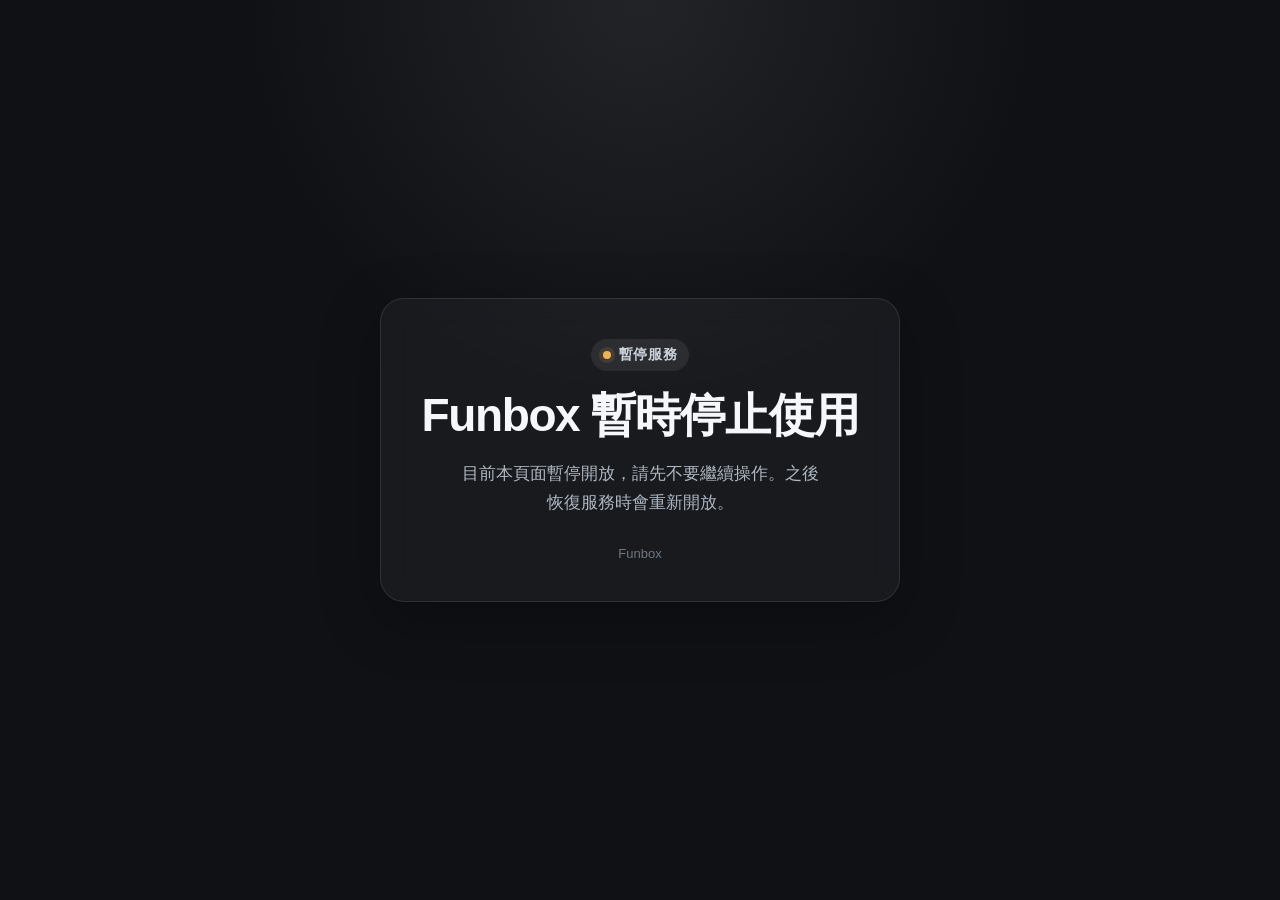
==== commit b6c1831b: "Show temporary service pause page" ====
--- a/index.html
+++ b/index.html
@@ -1,1127 +1,84 @@
-<!DOCTYPE html>
-
-<html lang="zh-TW">
-<head>
-<meta charset="utf-8"/>
-<meta content="width=device-width, initial-scale=1.0" name="viewport"/>
-<title>Funbox / 來玩聚 LINE 官方帳號一鍵抽獎</title>
-<style>
-        body { font-family: -apple-system, BlinkMacSystemFont, "Segoe UI", Roboto, "Helvetica Neue", Arial, sans-serif; background-color: #f4f6f9; margin: 0; padding: 15px; color: #333; }
-        h1 { text-align: center; font-size: 20px; color: #1f497d; margin-bottom: 5px; }
-        p.subtitle { text-align: center; font-size: 13px; color: #666; margin-bottom: 20px; }
-        .filter-btn-group { display: flex; justify-content: center; gap: 8px; flex-wrap: wrap; margin-bottom: 20px; }
-        .filter-btn { padding: 8px 16px; border: none; background: #e0e0e0; border-radius: 20px; font-weight: bold; cursor: pointer; }
-        .filter-btn.active { background: #00c300; color: white; }
-        .grid { display: grid; grid-template-columns: repeat(auto-fill, minmax(280px, 1fr)); gap: 12px; max-width: 1000px; margin: 0 auto; }
-        .card { background: white; border-radius: 12px; padding: 12px 16px; box-shadow: 0 2px 5px rgba(0,0,0,0.05); display: flex; justify-content: space-between; align-items: center; }
-        .card-info { display: flex; flex-direction: column; }
-        .store-name { font-size: 15px; font-weight: bold; margin: 2px 0; color: #222; }
-        .line-id { font-size: 12px; color: #666; }
-        .add-btn { background-color: #00c300; color: white; text-decoration: none; font-weight: bold; padding: 8px 14px; border-radius: 8px; font-size: 13px; white-space: nowrap; transition: background 0.2s; }
-        .add-btn.clicked { background-color: #a0a0a0 !important; }
-
-    
-        .page-tabs { display:flex; justify-content:center; gap:10px; margin:8px auto 18px; flex-wrap:wrap; }
-        .page-tab { padding:9px 18px; border:0; border-radius:20px; background:#e0e0e0; font-weight:bold; cursor:pointer; }
-        .page-tab.active { background:#1f497d; color:white; }
-        .draw-filter-btn-group { display:flex; justify-content:center; gap:8px; flex-wrap:wrap; margin-bottom:20px; }
-        .draw-list { max-width:1000px; margin:0 auto; }
-        .draw-city { font-size:18px; font-weight:bold; color:#1f497d; margin:22px 0 10px; padding-bottom:6px; border-bottom:2px solid #1f497d; }
-        .draw-store { background:white; border-radius:12px; padding:14px 16px; margin-bottom:12px; box-shadow:0 2px 5px rgba(0,0,0,0.05); }
-        .draw-store-name { font-size:16px; font-weight:bold; color:#222; }
-        .draw-start { font-size:13px; color:#666; margin:5px 0 10px; }
-        .draw-item { display:flex; align-items:center; justify-content:space-between; gap:12px; padding:7px 0; border-top:1px solid #eee; }
-        .draw-product { font-size:14px; }
-        .draw-link { background:#00c300; color:white; text-decoration:none; font-weight:bold; padding:6px 12px; border-radius:7px; font-size:12px; white-space:nowrap; }
-        .draw-link.not-started {
-    background-color: #d9d9d9 !important;
-    color: #999 !important;
-    border-color: #d0d0d0 !important;
-    cursor: not-allowed !important;
-    pointer-events: none !important;
-}
-
-.draw-link.clicked {
-            background-color: #a0a0a0 !important;
-            color: white !important;
-        }
-
-
-        .draw-main-title {
-            text-align: center;
-            font-size: 30px;
-            color: #1f497d;
-            margin: 8px 0 6px;
-            font-weight: 800;
-        }
-        .draw-reminder {
-            text-align: center;
-            font-size: 20px !important;
-            color: #d35400 !important;
-            font-weight: 700;
-            margin: 0 auto 20px !important;
-        }
-    
-/* ===== 連續抽選模式 V2 ===== */
-.continuous-draw-panel {
-    max-width: 720px;
-    margin: 18px auto 22px;
-    background: #fff;
-    border-radius: 14px;
-    padding: 16px;
-    box-shadow: 0 2px 6px rgba(0,0,0,.06);
-    text-align: center;
-}
-.continuous-draw-title {
-    font-size: 20px;
-    font-weight: 800;
-    color: #1f497d;
-    margin: 0 0 8px;
-}
-.continuous-draw-progress {
-    font-size: 14px;
-    color: #666;
-    margin-bottom: 5px;
-}
-.continuous-draw-store {
-    font-size: 14px;
-    color: #666;
-    margin-bottom: 4px;
-}
-.continuous-draw-product {
-    font-size: 21px;
-    font-weight: 800;
-    color: #222;
-    margin: 6px 0 14px;
-    word-break: break-word;
-}
-.continuous-draw-actions {
-    display: grid;
-    grid-template-columns: 1fr 1fr;
-    gap: 9px;
-}
-.continuous-draw-open,
-.continuous-draw-next,
-.continuous-draw-skip {
-    border: 0;
-    border-radius: 9px;
-    padding: 11px 10px;
-    font-size: 15px;
-    font-weight: 800;
-    cursor: pointer;
-}
-.continuous-draw-open {
-    grid-column: 1 / -1;
-    background: #00c300;
-    color: #fff;
-}
-.continuous-draw-next {
-    background: #1f497d;
-    color: #fff;
-}
-.continuous-draw-skip {
-    background: #e0e0e0;
-    color: #222;
-}
-.continuous-draw-open:active,
-.continuous-draw-next:active,
-.continuous-draw-skip:active {
-    transform: translateY(1px);
-}
-@media (max-width: 520px) {
-    .continuous-draw-panel {
-        padding: 14px;
-        margin-left: 2px;
-        margin-right: 2px;
-    }
-    .continuous-draw-product {
-        font-size: 19px;
-    }
-}
-
-    
-/* ===== Funbox 連續抽選模式 V4 ===== */
-.continuous-draw-panel{max-width:720px;margin:18px auto 22px;background:#fff;border-radius:14px;padding:16px;box-shadow:0 2px 6px rgba(0,0,0,.06)}
-.continuous-draw-title{text-align:center;font-size:20px;font-weight:800;color:#1f497d;margin-bottom:10px}
-.continuous-draw-label{text-align:center;font-size:13px;color:#666;margin:8px 0 6px}
-.continuous-draw-scopes{display:flex;flex-wrap:wrap;gap:7px;justify-content:center;margin-bottom:12px}
-.continuous-draw-scope{border:0;border-radius:999px;padding:8px 13px;background:#e5e5e5;color:#222;font-weight:700;cursor:pointer}
-.continuous-draw-scope.active{background:#00c300;color:#fff}
-.continuous-draw-progress{text-align:center;font-size:14px;color:#666;margin:8px 0 3px}
-.continuous-draw-store{text-align:center;font-size:14px;color:#666}
-.continuous-draw-product{text-align:center;font-size:21px;font-weight:800;color:#222;margin:6px 0 14px;word-break:break-word}
-.continuous-draw-open,.continuous-draw-next,.continuous-draw-stop{width:100%;border:0;border-radius:9px;padding:12px 10px;font-size:15px;font-weight:800;cursor:pointer}
-.continuous-draw-open{background:#00c300;color:#fff;margin-bottom:9px}
-.continuous-draw-next{background:#1f497d;color:#fff;margin-bottom:9px}
-.continuous-draw-stop{background:#d9534f;color:#fff}
-.continuous-draw-open:disabled,.continuous-draw-next:disabled,.continuous-draw-stop:disabled{opacity:.45;cursor:not-allowed}
-@media(max-width:520px){.continuous-draw-panel{margin-left:2px;margin-right:2px;padding:14px}.continuous-draw-product{font-size:19px}.continuous-draw-scope{padding:7px 11px;font-size:13px}}
-
-
-/* ===== 連續抽選已完成狀態 ===== */
-.draw-item.quick-drawn .draw-link {
-    background: #d9d9d9 !important;
-    color: #999 !important;
-    border-color: #d0d0d0 !important;
-    text-align: center;
-}
-
-
-.continuous-draw-guide{
-    margin:10px 0 12px;
-    padding:10px 12px;
-    border-radius:9px;
-    background:#f5f5f5;
-    color:#444;
-    font-size:13px;
-    line-height:1.7;
-    text-align:left;
-}
-.continuous-draw-guide strong{
-    display:block;
-    margin-bottom:3px;
-    font-size:14px;
-    color:#222;
-}
-
-
-.draw-title-wrap {
-    position: relative;
-    max-width: 1000px;
-    margin: 0 auto;
-}
-.draw-last-updated {
-    position: absolute;
-    right: 8px;
-    top: 50%;
-    transform: translateY(-50%);
-    font-size: 12px;
-    color: #888;
-    white-space: nowrap;
-}
-@media (max-width: 600px) {
-    .draw-title-wrap {
-        padding-top: 18px;
-    }
-    .draw-last-updated {
-        top: 3px;
-        right: 8px;
-        transform: none;
-        font-size: 11px;
-    }
-}
-
-.time-filter-wrap {
-    margin-top: 10px;
-}
-.time-filter-btn-group {
-    display: flex;
-    flex-wrap: wrap;
-    gap: 8px;
-    margin-top: 6px;
-}
-.time-filter-btn {
-    min-width: 68px;
-}
-@media (max-width: 600px) {
-    .time-filter-btn-group {
-        gap: 6px;
-    }
-    .time-filter-btn {
-        min-width: 62px;
-        padding-left: 10px;
-        padding-right: 10px;
-    }
-}
-
-/* 商品篩選與時間篩選垂直排列並對齊 */
-.draw-secondary-filters {
-    display: flex;
-    flex-direction: column;
-    align-items: center;
-    gap: 10px;
-    margin: 14px auto 16px;
-    width: fit-content;
-    max-width: 100%;
-}
-.draw-secondary-filters .product-filter-wrap,
-.draw-secondary-filters .time-filter-wrap {
-    display: flex;
-    align-items: center;
-    justify-content: flex-start;
-    gap: 10px;
-    margin: 0 !important;
-    width: 100%;
-}
-.draw-secondary-filters .product-filter-label {
-    min-width: 70px;
-    text-align: right;
-    margin: 0;
-}
-.draw-secondary-filters .time-filter-btn-group {
-    margin-top: 0;
-}
-@media (max-width: 600px) {
-    .draw-secondary-filters {
-        width: 100%;
-        align-items: stretch;
-        padding: 0 12px;
-        box-sizing: border-box;
-    }
-    .draw-secondary-filters .product-filter-label {
-        min-width: 64px;
-        flex: 0 0 64px;
-    }
-    .draw-secondary-filters .product-filter-select {
-        flex: 1;
-        min-width: 0;
-    }
-    .draw-secondary-filters .time-filter-btn-group {
-        flex: 1;
-    }
-}
-
-.draw-top-notice {
-    position: absolute;
-    right: 8px;
-    top: calc(50% + 20px);
-    transform: translateY(-50%);
-    text-align: right;
-    font-size: 12px;
-    line-height: 1.55;
-    color: #666;
-    white-space: nowrap;
-}
-.draw-top-notice strong {
-    color: #a33;
-}
-@media (max-width: 600px) {
-    .draw-title-wrap {
-        padding-top: 56px;
-    }
-    .draw-last-updated {
-        top: 3px;
-        right: 8px;
-        transform: none;
-    }
-    .draw-top-notice {
-        top: 22px;
-        right: 8px;
-        transform: none;
-        font-size: 11px;
-    }
-}
-
-/* 右側「目前缺少」提醒卡 */
-.draw-missing-box {
-    width: 275px;
-    max-width: calc(100% - 24px);
-    margin: 10px 0 10px auto;
-    padding: 12px 14px;
-    background: #fff;
-    border: 1px solid #d8d8d8;
-    border-radius: 10px;
-    box-shadow: 0 2px 7px rgba(0,0,0,.10);
-    box-sizing: border-box;
-    color: #222;
-}
-.draw-missing-title {
-    font-weight: 700;
-    margin-bottom: 6px;
-}
-.draw-missing-box ul {
-    margin: 0;
-    padding-left: 20px;
-}
-.draw-missing-box li {
-    margin: 4px 0;
-    line-height: 1.45;
-}
-@media (max-width: 600px) {
-    .draw-missing-box {
-        width: 100%;
-        margin: 10px 0 12px;
-    }
-}
-
-@media (max-width: 600px) {
-    .draw-title-wrap {
-        padding-top: 18px;
-    }
-}
-</style>
-<style>
-#missing-store-panel{
-  position:static;
-  width:100%; max-width:100%; margin:0 0 12px 0;
-  background:rgba(255,255,255,.97);
-  border:1px solid #d8d8d8; border-radius:12px;
-  box-shadow:0 4px 18px rgba(0,0,0,.16);
-  font-family:inherit;
-}
-#missing-store-panel summary{
-  cursor:pointer; list-style:none; padding:10px 12px;
-  font-weight:700; font-size:14px; color:#222;
-  display:flex; justify-content:space-between; align-items:center; gap:8px;
-}
-#missing-store-panel summary::-webkit-details-marker{display:none}
-#missing-store-panel .missing-count{
-  background:#ef4444; color:white; border-radius:999px;
-  padding:2px 8px; font-size:12px; white-space:nowrap;
-}
-#missing-store-panel .missing-store-list{
-  max-height:60vh; overflow:auto; border-top:1px solid #eee;
-  padding:8px 12px 10px; margin:0;
-}
-#missing-store-panel .missing-store-item{
-  padding:5px 0; border-bottom:1px dashed #eee;
-  font-size:13px; line-height:1.35;
-}
-#missing-store-panel .missing-store-item:last-child{border-bottom:0}
-#missing-store-panel .missing-note{
-  padding:0 12px 9px; font-size:12px; color:#666;
-}
-@media (max-width:700px){
-  #missing-store-panel{margin-bottom:10px}
-}
-</style><style>
-.product-filter-wrap{
-    max-width:1000px;
-    margin:-6px auto 18px;
-    display:flex;
-    align-items:center;
-    justify-content:center;
-    gap:8px;
-}
-.product-filter-label{
-    font-size:14px;
-    font-weight:700;
-    color:#1f497d;
-}
-.product-filter-select{
-    min-width:180px;
-    max-width:260px;
-    padding:9px 12px;
-    border:1px solid #cfd6df;
-    border-radius:10px;
-    background:#fff;
-    color:#222;
-    font-size:14px;
-    font-weight:700;
-}
-@media(max-width:520px){
-    .product-filter-wrap{
-        margin-top:-4px;
-        padding:0 2px;
-    }
-    .product-filter-select{
-        flex:1;
-        min-width:0;
-    }
-}
-</style><style>
-.draw-item-clickable{
-    cursor:pointer;
-    border-radius:8px;
-    padding-left:8px;
-    padding-right:8px;
-    transition:background-color .15s ease, transform .05s ease;
-}
-.draw-item-clickable:hover{background:#f3f7fb;}
-.draw-item-clickable:active{transform:translateY(1px);}
-.draw-item-clickable:focus-visible{
-    outline:2px solid #1f497d;
-    outline-offset:2px;
-}
-.draw-item-clickable.quick-drawn,
-.draw-item-clickable:has(.draw-link.clicked){
-    background:#f2f2f2;
-}
-@media(max-width:520px){
-    .draw-item-clickable{
-        padding-top:9px;
-        padding-bottom:9px;
-    }
-}
-</style><style>
-/* ===== 手動抽 / 快速抽 已完成顏色統一 ===== */
-#page-draws .draw-item.quick-drawn .draw-link,
-#page-draws .draw-link.clicked {
-    background-color:#a0a0a0 !important;
-    color:#fff !important;
-    border-color:#a0a0a0 !important;
-}
-#page-draws .draw-item.quick-drawn,
-#page-draws .draw-item-clickable:has(.draw-link.clicked) {
-    background:#f2f2f2 !important;
-}
-</style><style>
-/* Mobile alignment fix for top-right "目前缺少" box */
-.draw-missing-box {
-    box-sizing: border-box;
-}
-.draw-missing-box > div:not(.draw-missing-title) {
-    display: block;
-    text-align: left;
-    line-height: 1.55;
-    margin: 4px 0;
-    padding: 0;
-    white-space: normal;
-    overflow-wrap: anywhere;
-    word-break: break-word;
-}
-.draw-missing-title {
-    text-align: left;
-}
-@media (max-width: 768px) {
-    .draw-missing-box {
-        width: 100%;
-        max-width: 100%;
-        text-align: left;
-    }
-    .draw-missing-box > div,
-    .draw-missing-box > div:not(.draw-missing-title) {
-        width: 100%;
-        box-sizing: border-box;
-        text-align: left;
-        margin-left: 0;
-        margin-right: 0;
-    }
-}
-</style><style>
-.draw-missing-box .draw-missing-row{
-    display:block;
-    width:100%;
-    box-sizing:border-box;
-    margin:6px 0 0 0;
-    padding:0;
-    text-align:left;
-    line-height:1.5;
-    white-space:normal;
-    overflow-wrap:anywhere;
-    word-break:break-word;
-}
-@media (max-width:768px){
-    .draw-missing-box{
-        width:100%;
-        max-width:100%;
-        margin-left:0;
-        margin-right:0;
-        padding-left:14px;
-        padding-right:14px;
-        text-align:left;
-    }
-    .draw-missing-box .draw-missing-title,
-    .draw-missing-box .draw-missing-row{
-        display:block;
-        width:100%;
-        margin-left:0 !important;
-        margin-right:0 !important;
-        text-align:left !important;
-    }
-}
-</style><style>
-.draw-missing-box .draw-missing-list{
-    list-style:none !important;
-    margin:0 !important;
-    padding:0 !important;
-    width:100%;
-}
-.draw-missing-box .draw-missing-list > li{
-    display:list-item !important;
-    width:100% !important;
-    box-sizing:border-box;
-    margin:7px 0 0 0 !important;
-    padding:0 !important;
-    text-align:left !important;
-    line-height:1.5;
-    white-space:normal !important;
-    overflow-wrap:anywhere;
-    word-break:break-word;
-}
-@media (max-width:768px){
-    .draw-missing-box{
-        width:100% !important;
-        max-width:100% !important;
-        margin-left:0 !important;
-        margin-right:0 !important;
-        text-align:left !important;
-    }
-    .draw-missing-box .draw-missing-title,
-    .draw-missing-box .draw-missing-list,
-    .draw-missing-box .draw-missing-list > li{
-        text-align:left !important;
-    }
-}
-
-/* ===== 抽選模式切換 ===== */
-.draw-mode-panel {
-    max-width: 720px;
-    margin: 12px auto 16px;
-    padding: 12px 14px;
-    background: #fff;
-    border: 1px solid #dfe3e8;
-    border-radius: 12px;
-    box-shadow: 0 2px 6px rgba(0,0,0,.05);
-}
-.draw-mode-title {
-    text-align: center;
-    font-size: 14px;
-    font-weight: 800;
-    color: #1f497d;
-    margin-bottom: 9px;
-}
-.draw-mode-buttons {
-    display: grid;
-    grid-template-columns: 1fr 1fr;
-    gap: 8px;
-}
-.draw-mode-btn {
-    border: 0;
-    border-radius: 9px;
-    padding: 11px 10px;
-    font-size: 14px;
-    font-weight: 800;
-    cursor: pointer;
-    background: #e5e5e5;
-    color: #333;
-}
-.draw-mode-btn.active {
-    background: #1f497d;
-    color: #fff;
-}
-.draw-mode-btn.auto.active {
-    background: #00a83b;
-}
-.draw-mode-desc {
-    margin-top: 8px;
-    text-align: center;
-    font-size: 12px;
-    line-height: 1.55;
-    color: #666;
-}
-@media (max-width: 520px) {
-    .draw-mode-panel { margin-left: 2px; margin-right: 2px; }
-    .draw-mode-btn { font-size: 13px; padding: 10px 7px; }
-}
-</style><link rel="stylesheet" href="custom/continuous-draw.css">
-</head>
-<body>
-<h1 id="stores-title" style="display:none;; display:none !important">LINE 門市帳號一鍵快速加好友</h1>
-<p class="subtitle" id="stores-subtitle" style="display:none;; display:none !important">上方可直接依縣市篩選門市；點擊右側按鈕會開啟 LINE App 加好友（已點過會自動變灰色）</p>
-<div class="filter-btn-group" style="display:none;; display:none !important">
-<button class="filter-btn active" onclick="filterRegion('all', this)">全部 (77)</button>
-<button class="filter-btn" onclick="filterRegion('台北市', this)">台北市 (12)</button><button class="filter-btn" onclick="filterRegion('新北市', this)">新北市 (9)</button><button class="filter-btn" onclick="filterRegion('桃園市', this)">桃園市 (7)</button><button class="filter-btn" onclick="filterRegion('新竹市', this)">新竹市 (3)</button><button class="filter-btn" onclick="filterRegion('新竹縣', this)">新竹縣 (2)</button><button class="filter-btn" onclick="filterRegion('苗栗縣', this)">苗栗縣 (1)</button><button class="filter-btn" onclick="filterRegion('台中市', this)">台中市 (11)</button><button class="filter-btn" onclick="filterRegion('彰化縣', this)">彰化縣 (2)</button><button class="filter-btn" onclick="filterRegion('雲林縣', this)">雲林縣 (1)</button><button class="filter-btn" onclick="filterRegion('嘉義市', this)">嘉義市 (3)</button><button class="filter-btn" onclick="filterRegion('台南市', this)">台南市 (5)</button><button class="filter-btn" onclick="filterRegion('高雄市', this)">高雄市 (13)</button><button class="filter-btn" onclick="filterRegion('屏東縣', this)">屏東縣 (3)</button><button class="filter-btn" onclick="filterRegion('宜蘭縣', this)">宜蘭縣 (1)</button><button class="filter-btn" onclick="filterRegion('花蓮縣', this)">花蓮縣 (1)</button><button class="filter-btn" onclick="filterRegion('台東縣', this)">台東縣 (2)</button><button class="filter-btn" onclick="filterRegion('澎湖縣', this)">澎湖縣 (1)</button></div>
-<div class="grid" id="storeGrid" style="display:none;; display:none !important">
-<div class="card" data-region="台北市"><div class="card-info"><div class="store-name">台北地下街16號</div><span class="line-id">@453cqkyj</span></div><a class="add-btn" href="https://line.me/ti/p/~@453cqkyj" id="btn-453cqkyj" onclick="markVisited('453cqkyj')" rel="noopener" target="_blank">＋ 加好友</a></div>
-<div class="card" data-region="高雄市"><div class="card-info"><div class="store-name">新楠家樂福</div><span class="line-id">@022itqlw</span></div><a class="add-btn" href="https://line.me/ti/p/~@022itqlw" id="btn-022itqlw" onclick="markVisited('022itqlw')" rel="noopener" target="_blank">＋ 加好友</a></div>
-<div class="card" data-region="台南市"><div class="card-info"><div class="store-name">台南新仁家樂福</div><span class="line-id">@162fxyom</span></div><a class="add-btn" href="https://line.me/ti/p/~@162fxyom" id="btn-162fxyom" onclick="markVisited('162fxyom')" rel="noopener" target="_blank">＋ 加好友</a></div>
-<div class="card" data-region="彰化縣"><div class="card-info"><div class="store-name">彰化家樂福</div><span class="line-id">@766sgllj</span></div><a class="add-btn" href="https://line.me/ti/p/~@766sgllj" id="btn-766sgllj" onclick="markVisited('766sgllj')" rel="noopener" target="_blank">＋ 加好友</a></div>
-<div class="card" data-region="彰化縣"><div class="card-info"><div class="store-name">員林大潤發</div><span class="line-id">@958tzuco</span></div><a class="add-btn" href="https://line.me/ti/p/~@958tzuco" id="btn-958tzuco" onclick="markVisited('958tzuco')" rel="noopener" target="_blank">＋ 加好友</a></div>
-<div class="card" data-region="雲林縣"><div class="card-info"><div class="store-name">斗六家樂福</div><span class="line-id">@rsp8657s</span></div><a class="add-btn" href="https://line.me/ti/p/~@rsp8657s" id="btn-rsp8657s" onclick="markVisited('rsp8657s')" rel="noopener" target="_blank">＋ 加好友</a></div>
-<div class="card" data-region="高雄市"><div class="card-info"><div class="store-name">鳳山家樂福</div><span class="line-id">@189yvcce</span></div><a class="add-btn" href="https://line.me/ti/p/~@189yvcce" id="btn-189yvcce" onclick="markVisited('189yvcce')" rel="noopener" target="_blank">＋ 加好友</a></div>
-<div class="card" data-region="高雄市"><div class="card-info"><div class="store-name">楠梓家樂福</div><span class="line-id">@241cmnww</span></div><a class="add-btn" href="https://line.me/ti/p/~@241cmnww" id="btn-241cmnww" onclick="markVisited('241cmnww')" rel="noopener" target="_blank">＋ 加好友</a></div>
-<div class="card" data-region="屏東縣"><div class="card-info"><div class="store-name">新屏家樂福</div><span class="line-id">@308oaews</span></div><a class="add-btn" href="https://line.me/ti/p/~@308oaews" id="btn-308oaews" onclick="markVisited('308oaews')" rel="noopener" target="_blank">＋ 加好友</a></div>
-<div class="card" data-region="台北市"><div class="card-info"><div class="store-name">台北忠孝遠東SOGO</div><span class="line-id">@lcn7452p</span></div><a class="add-btn" href="https://line.me/ti/p/~@lcn7452p" id="btn-lcn7452p" onclick="markVisited('lcn7452p')" rel="noopener" target="_blank">＋ 加好友</a></div>
-<div class="card" data-region="台北市"><div class="card-info"><div class="store-name">三越南西</div><span class="line-id">@626iceit</span></div><a class="add-btn" href="https://line.me/ti/p/~@626iceit" id="btn-626iceit" onclick="markVisited('626iceit')" rel="noopener" target="_blank">＋ 加好友</a></div>
-<div class="card" data-region="台北市"><div class="card-info"><div class="store-name">三越站前</div><span class="line-id">@631ovgxp</span></div><a class="add-btn" href="https://line.me/ti/p/~@631ovgxp" id="btn-631ovgxp" onclick="markVisited('631ovgxp')" rel="noopener" target="_blank">＋ 加好友</a></div>
-<div class="card" data-region="台北市"><div class="card-info"><div class="store-name">天母SOGO</div><span class="line-id">@377cbfue</span></div><a class="add-btn" href="https://line.me/ti/p/~@377cbfue" id="btn-377cbfue" onclick="markVisited('377cbfue')" rel="noopener" target="_blank">＋ 加好友</a></div>
-<div class="card" data-region="台北市"><div class="card-info"><div class="store-name">高島屋百貨</div><span class="line-id">@xbm4599s</span></div><a class="add-btn" href="https://line.me/ti/p/~@xbm4599s" id="btn-xbm4599s" onclick="markVisited('xbm4599s')" rel="noopener" target="_blank">＋ 加好友</a></div>
-<div class="card" data-region="新北市"><div class="card-info"><div class="store-name">比漾廣場</div><span class="line-id">@ufq5307a</span></div><a class="add-btn" href="https://line.me/ti/p/~@ufq5307a" id="btn-ufq5307a" onclick="markVisited('ufq5307a')" rel="noopener" target="_blank">＋ 加好友</a></div>
-<div class="card" data-region="桃園市"><div class="card-info"><div class="store-name">桃園站前</div><span class="line-id">@fcm1241y</span></div><a class="add-btn" href="https://line.me/ti/p/~@fcm1241y" id="btn-fcm1241y" onclick="markVisited('fcm1241y')" rel="noopener" target="_blank">＋ 加好友</a></div>
-<div class="card" data-region="桃園市"><div class="card-info"><div class="store-name">桃園遠東</div><span class="line-id">@bix0595a</span></div><a class="add-btn" href="https://line.me/ti/p/~@bix0595a" id="btn-bix0595a" onclick="markVisited('bix0595a')" rel="noopener" target="_blank">＋ 加好友</a></div>
-<div class="card" data-region="台北市"><div class="card-info"><div class="store-name">信義新天地A8館</div><span class="line-id">@983dfazy</span></div><a class="add-btn" href="https://line.me/ti/p/~@983dfazy" id="btn-983dfazy" onclick="markVisited('983dfazy')" rel="noopener" target="_blank">＋ 加好友</a></div>
-<div class="card" data-region="新竹市"><div class="card-info"><div class="store-name">新竹遠東</div><span class="line-id">@822rfnmr</span></div><a class="add-btn" href="https://line.me/ti/p/~@822rfnmr" id="btn-822rfnmr" onclick="markVisited('822rfnmr')" rel="noopener" target="_blank">＋ 加好友</a></div>
-<div class="card" data-region="桃園市"><div class="card-info"><div class="store-name">中壢SOGO</div><span class="line-id">@xcs3672w</span></div><a class="add-btn" href="https://line.me/ti/p/~@xcs3672w" id="btn-xcs3672w" onclick="markVisited('xcs3672w')" rel="noopener" target="_blank">＋ 加好友</a></div>
-<div class="card" data-region="新北市"><div class="card-info"><div class="store-name">板橋遠東</div><span class="line-id">@083zoknr</span></div><a class="add-btn" href="https://line.me/ti/p/~@083zoknr" id="btn-083zoknr" onclick="markVisited('083zoknr')" rel="noopener" target="_blank">＋ 加好友</a></div>
-<div class="card" data-region="新北市"><div class="card-info"><div class="store-name">中和環球</div><span class="line-id">@zgq9395a</span></div><a class="add-btn" href="https://line.me/ti/p/~@zgq9395a" id="btn-zgq9395a" onclick="markVisited('zgq9395a')" rel="noopener" target="_blank">＋ 加好友</a></div>
-<div class="card" data-region="新北市"><div class="card-info"><div class="store-name">板橋大遠百</div><span class="line-id">@585clqqg</span></div><a class="add-btn" href="https://line.me/ti/p/~@585clqqg" id="btn-585clqqg" onclick="markVisited('585clqqg')" rel="noopener" target="_blank">＋ 加好友</a></div>
-<div class="card" data-region="新竹市"><div class="card-info"><div class="store-name">新竹巨城</div><span class="line-id">@532otwmb</span></div><a class="add-btn" href="https://line.me/ti/p/~@532otwmb" id="btn-532otwmb" onclick="markVisited('532otwmb')" rel="noopener" target="_blank">＋ 加好友</a></div>
-<div class="card" data-region="台北市"><div class="card-info"><div class="store-name">美麗華</div><span class="line-id">@660hextn</span></div><a class="add-btn" href="https://line.me/ti/p/~@660hextn" id="btn-660hextn" onclick="markVisited('660hextn')" rel="noopener" target="_blank">＋ 加好友</a></div>
-<div class="card" data-region="桃園市"><div class="card-info"><div class="store-name">中壢大江</div><span class="line-id">@099ldnvw</span></div><a class="add-btn" href="https://line.me/ti/p/~@099ldnvw" id="btn-099ldnvw" onclick="markVisited('099ldnvw')" rel="noopener" target="_blank">＋ 加好友</a></div>
-<div class="card" data-region="宜蘭縣"><div class="card-info"><div class="store-name">新月廣場</div><span class="line-id">@027iendl</span></div><a class="add-btn" href="https://line.me/ti/p/~@027iendl" id="btn-027iendl" onclick="markVisited('027iendl')" rel="noopener" target="_blank">＋ 加好友</a></div>
-<div class="card" data-region="台北市"><div class="card-info"><div class="store-name">潤泰南港車站店</div><span class="line-id">@924tguor</span></div><a class="add-btn" href="https://line.me/ti/p/~@924tguor" id="btn-924tguor" onclick="markVisited('924tguor')" rel="noopener" target="_blank">＋ 加好友</a></div>
-<div class="card" data-region="苗栗縣"><div class="card-info"><div class="store-name">苗栗尚順</div><span class="line-id">@185vowmo</span></div><a class="add-btn" href="https://line.me/ti/p/~@185vowmo" id="btn-185vowmo" onclick="markVisited('185vowmo')" rel="noopener" target="_blank">＋ 加好友</a></div>
-<div class="card" data-region="新北市"><div class="card-info"><div class="store-name">汐科遠雄</div><span class="line-id">@mhb3876c</span></div><a class="add-btn" href="https://line.me/ti/p/~@mhb3876c" id="btn-mhb3876c" onclick="markVisited('mhb3876c')" rel="noopener" target="_blank">＋ 加好友</a></div>
-<div class="card" data-region="桃園市"><div class="card-info"><div class="store-name">桃園環球A8</div><span class="line-id">@lae4656h</span></div><a class="add-btn" href="https://line.me/ti/p/~@lae4656h" id="btn-lae4656h" onclick="markVisited('lae4656h')" rel="noopener" target="_blank">＋ 加好友</a></div>
-<div class="card" data-region="新竹市"><div class="card-info"><div class="store-name">新竹遠雄湳雅</div><span class="line-id">@agl4214l</span></div><a class="add-btn" href="https://line.me/ti/p/~@agl4214l" id="btn-agl4214l" onclick="markVisited('agl4214l')" rel="noopener" target="_blank">＋ 加好友</a></div>
-<div class="card" data-region="新北市"><div class="card-info"><div class="store-name">樹林秀泰</div><span class="line-id">@046txnme</span></div><a class="add-btn" href="https://line.me/ti/p/~@046txnme" id="btn-046txnme" onclick="markVisited('046txnme')" rel="noopener" target="_blank">＋ 加好友</a></div>
-<div class="card" data-region="新北市"><div class="card-info"><div class="store-name">淡水禮萊廣場</div><span class="line-id">@944creff</span></div><a class="add-btn" href="https://line.me/ti/p/~@944creff" id="btn-944creff" onclick="markVisited('944creff')" rel="noopener" target="_blank">＋ 加好友</a></div>
-<div class="card" data-region="台北市"><div class="card-info"><div class="store-name">天母三越</div><span class="line-id">@237annfd</span></div><a class="add-btn" href="https://line.me/ti/p/~@237annfd" id="btn-237annfd" onclick="markVisited('237annfd')" rel="noopener" target="_blank">＋ 加好友</a></div>
-<div class="card" data-region="台北市"><div class="card-info"><div class="store-name">遠百信義A13</div><span class="line-id">@020sqlyp</span></div><a class="add-btn" href="https://line.me/ti/p/~@020sqlyp" id="btn-020sqlyp" onclick="markVisited('020sqlyp')" rel="noopener" target="_blank">＋ 加好友</a></div>
-<div class="card" data-region="桃園市"><div class="card-info"><div class="store-name">台茂購物中心</div><span class="line-id">@504tdsbb</span></div><a class="add-btn" href="https://line.me/ti/p/~@504tdsbb" id="btn-504tdsbb" onclick="markVisited('504tdsbb')" rel="noopener" target="_blank">＋ 加好友</a></div>
-<div class="card" data-region="新北市"><div class="card-info"><div class="store-name">宏匯廣場</div><span class="line-id">@513vgbqo</span></div><a class="add-btn" href="https://line.me/ti/p/~@513vgbqo" id="btn-513vgbqo" onclick="markVisited('513vgbqo')" rel="noopener" target="_blank">＋ 加好友</a></div>
-<div class="card" data-region="桃園市"><div class="card-info"><div class="store-name">桃園環球A19</div><span class="line-id">@403qwxdn</span></div><a class="add-btn" href="https://line.me/ti/p/~@403qwxdn" id="btn-403qwxdn" onclick="markVisited('403qwxdn')" rel="noopener" target="_blank">＋ 加好友</a></div>
-<div class="card" data-region="新竹縣"><div class="card-info"><div class="store-name">竹北遠東</div><span class="line-id">@642vdyvq</span></div><a class="add-btn" href="https://line.me/ti/p/~@642vdyvq" id="btn-642vdyvq" onclick="markVisited('642vdyvq')" rel="noopener" target="_blank">＋ 加好友</a></div>
-<div class="card" data-region="新竹縣"><div class="card-info"><div class="store-name">新竹享平方</div><span class="line-id">@062qoqex</span></div><a class="add-btn" href="https://line.me/ti/p/~@062qoqex" id="btn-062qoqex" onclick="markVisited('062qoqex')" rel="noopener" target="_blank">＋ 加好友</a></div>
-<div class="card" data-region="新北市"><div class="card-info"><div class="store-name">新店裕隆城</div><span class="line-id">@491uicsm</span></div><a class="add-btn" href="https://line.me/ti/p/~@491uicsm" id="btn-491uicsm" onclick="markVisited('491uicsm')" rel="noopener" target="_blank">＋ 加好友</a></div>
-<div class="card" data-region="台北市"><div class="card-info"><div class="store-name">南港LaLaport</div><span class="line-id">@924ngwfb</span></div><a class="add-btn" href="https://line.me/ti/p/~@924ngwfb" id="btn-924ngwfb" onclick="markVisited('924ngwfb')" rel="noopener" target="_blank">＋ 加好友</a></div>
-<div class="card" data-region="台中市"><div class="card-info"><div class="store-name">台中中友</div><span class="line-id">@815dstuy</span></div><a class="add-btn" href="https://line.me/ti/p/~@815dstuy" id="btn-815dstuy" onclick="markVisited('815dstuy')" rel="noopener" target="_blank">＋ 加好友</a></div>
-<div class="card" data-region="台中市"><div class="card-info"><div class="store-name">豐原太平洋</div><span class="line-id">@094mvrhb</span></div><a class="add-btn" href="https://line.me/ti/p/~@094mvrhb" id="btn-094mvrhb" onclick="markVisited('094mvrhb')" rel="noopener" target="_blank">＋ 加好友</a></div>
-<div class="card" data-region="台中市"><div class="card-info"><div class="store-name">台中遠東</div><span class="line-id">@147vfxjr</span></div><a class="add-btn" href="https://line.me/ti/p/~@147vfxjr" id="btn-147vfxjr" onclick="markVisited('147vfxjr')" rel="noopener" target="_blank">＋ 加好友</a></div>
-<div class="card" data-region="台中市"><div class="card-info"><div class="store-name">廣三SOGO</div><span class="line-id">@526bsjmb</span></div><a class="add-btn" href="https://line.me/ti/p/~@526bsjmb" id="btn-526bsjmb" onclick="markVisited('526bsjmb')" rel="noopener" target="_blank">＋ 加好友</a></div>
-<div class="card" data-region="台中市"><div class="card-info"><div class="store-name">台中三越</div><span class="line-id">@833rhkmr</span></div><a class="add-btn" href="https://line.me/ti/p/~@833rhkmr" id="btn-833rhkmr" onclick="markVisited('833rhkmr')" rel="noopener" target="_blank">＋ 加好友</a></div>
-<div class="card" data-region="嘉義市"><div class="card-info"><div class="store-name">嘉義遠東</div><span class="line-id">@gno1826d</span></div><a class="add-btn" href="https://line.me/ti/p/~@gno1826d" id="btn-gno1826d" onclick="markVisited('gno1826d')" rel="noopener" target="_blank">＋ 加好友</a></div>
-<div class="card" data-region="嘉義市"><div class="card-info"><div class="store-name">嘉義耐斯</div><span class="line-id">@121nsdww</span></div><a class="add-btn" href="https://line.me/ti/p/~@121nsdww" id="btn-121nsdww" onclick="markVisited('121nsdww')" rel="noopener" target="_blank">＋ 加好友</a></div>
-<div class="card" data-region="嘉義市"><div class="card-info"><div class="store-name">嘉義三越</div><span class="line-id">@zhj4962p</span></div><a class="add-btn" href="https://line.me/ti/p/~@zhj4962p" id="btn-zhj4962p" onclick="markVisited('zhj4962p')" rel="noopener" target="_blank">＋ 加好友</a></div>
-<div class="card" data-region="台中市"><div class="card-info"><div class="store-name">台中新時代</div><span class="line-id">@hdg3289a</span></div><a class="add-btn" href="https://line.me/ti/p/~@hdg3289a" id="btn-hdg3289a" onclick="markVisited('hdg3289a')" rel="noopener" target="_blank">＋ 加好友</a></div>
-<div class="card" data-region="台中市"><div class="card-info"><div class="store-name">文心秀泰</div><span class="line-id">@605dilqq</span></div><a class="add-btn" href="https://line.me/ti/p/~@605dilqq" id="btn-605dilqq" onclick="markVisited('605dilqq')" rel="noopener" target="_blank">＋ 加好友</a></div>
-<div class="card" data-region="台中市"><div class="card-info"><div class="store-name">麗寶一期</div><span class="line-id">@829adhop</span></div><a class="add-btn" href="https://line.me/ti/p/~@829adhop" id="btn-829adhop" onclick="markVisited('829adhop')" rel="noopener" target="_blank">＋ 加好友</a></div>
-<div class="card" data-region="台中市"><div class="card-info"><div class="store-name">台中港三井</div><span class="line-id">@816xpruh</span></div><a class="add-btn" href="https://line.me/ti/p/~@816xpruh" id="btn-816xpruh" onclick="markVisited('816xpruh')" rel="noopener" target="_blank">＋ 加好友</a></div>
-<div class="card" data-region="台中市"><div class="card-info"><div class="store-name">台中Lalaport</div><span class="line-id">@620dfrfm</span></div><a class="add-btn" href="https://line.me/ti/p/~@620dfrfm" id="btn-620dfrfm" onclick="markVisited('620dfrfm')" rel="noopener" target="_blank">＋ 加好友</a></div>
-<div class="card" data-region="台中市"><div class="card-info"><div class="store-name">台中漢神洲際</div><span class="line-id">@218xxrbx</span></div><a class="add-btn" href="https://line.me/ti/p/~@218xxrbx" id="btn-218xxrbx" onclick="markVisited('218xxrbx')" rel="noopener" target="_blank">＋ 加好友</a></div>
-<div class="card" data-region="高雄市"><div class="card-info"><div class="store-name">高雄漢神</div><span class="line-id">@897upgfr</span></div><a class="add-btn" href="https://line.me/ti/p/~@897upgfr" id="btn-897upgfr" onclick="markVisited('897upgfr')" rel="noopener" target="_blank">＋ 加好友</a></div>
-<div class="card" data-region="高雄市"><div class="card-info"><div class="store-name">崇光高雄</div><span class="line-id">@845nallq</span></div><a class="add-btn" href="https://line.me/ti/p/~@845nallq" id="btn-845nallq" onclick="markVisited('845nallq')" rel="noopener" target="_blank">＋ 加好友</a></div>
-<div class="card" data-region="屏東縣"><div class="card-info"><div class="store-name">屏東太平洋</div><span class="line-id">@ess7711t</span></div><a class="add-btn" href="https://line.me/ti/p/~@ess7711t" id="btn-ess7711t" onclick="markVisited('ess7711t')" rel="noopener" target="_blank">＋ 加好友</a></div>
-<div class="card" data-region="台南市"><div class="card-info"><div class="store-name">台南遠百</div><span class="line-id">@373rxyat</span></div><a class="add-btn" href="https://line.me/ti/p/~@373rxyat" id="btn-373rxyat" onclick="markVisited('373rxyat')" rel="noopener" target="_blank">＋ 加好友</a></div>
-<div class="card" data-region="高雄市"><div class="card-info"><div class="store-name">高雄大遠百</div><span class="line-id">@204edsnm</span></div><a class="add-btn" href="https://line.me/ti/p/~@204edsnm" id="btn-204edsnm" onclick="markVisited('204edsnm')" rel="noopener" target="_blank">＋ 加好友</a></div>
-<div class="card" data-region="台南市"><div class="card-info"><div class="store-name">台南西門</div><span class="line-id">@344rybaf</span></div><a class="add-btn" href="https://line.me/ti/p/~@344rybaf" id="btn-344rybaf" onclick="markVisited('344rybaf')" rel="noopener" target="_blank">＋ 加好友</a></div>
-<div class="card" data-region="高雄市"><div class="card-info"><div class="store-name">漢神巨蛋</div><span class="line-id">@ldh6278d</span></div><a class="add-btn" href="https://line.me/ti/p/~@ldh6278d" id="btn-ldh6278d" onclick="markVisited('ldh6278d')" rel="noopener" target="_blank">＋ 加好友</a></div>
-<div class="card" data-region="高雄市"><div class="card-info"><div class="store-name">高雄左營</div><span class="line-id">@obz8096L</span></div><a class="add-btn" href="https://line.me/ti/p/~@obz8096L" id="btn-obz8096L" onclick="markVisited('obz8096L')" rel="noopener" target="_blank">＋ 加好友</a></div>
-<div class="card" data-region="高雄市"><div class="card-info"><div class="store-name">夢時代二館</div><span class="line-id">@ott3541o</span></div><a class="add-btn" href="https://line.me/ti/p/~@ott3541o" id="btn-ott3541o" onclick="markVisited('ott3541o')" rel="noopener" target="_blank">＋ 加好友</a></div>
-<div class="card" data-region="屏東縣"><div class="card-info"><div class="store-name">屏東環球</div><span class="line-id">@xhi2668e</span></div><a class="add-btn" href="https://line.me/ti/p/~@xhi2668e" id="btn-xhi2668e" onclick="markVisited('xhi2668e')" rel="noopener" target="_blank">＋ 加好友</a></div>
-<div class="card" data-region="台南市"><div class="card-info"><div class="store-name">南紡購物中心</div><span class="line-id">@msq0107x</span></div><a class="add-btn" href="https://line.me/ti/p/~@msq0107x" id="btn-msq0107x" onclick="markVisited('msq0107x')" rel="noopener" target="_blank">＋ 加好友</a></div>
-<div class="card" data-region="澎湖縣"><div class="card-info"><div class="store-name">澎坊商場</div><span class="line-id">@185ybuaz</span></div><a class="add-btn" href="https://line.me/ti/p/~@185ybuaz" id="btn-185ybuaz" onclick="markVisited('185ybuaz')" rel="noopener" target="_blank">＋ 加好友</a></div>
-<div class="card" data-region="高雄市"><div class="card-info"><div class="store-name">高雄大立</div><span class="line-id">@917hatdy</span></div><a class="add-btn" href="https://line.me/ti/p/~@917hatdy" id="btn-917hatdy" onclick="markVisited('917hatdy')" rel="noopener" target="_blank">＋ 加好友</a></div>
-<div class="card" data-region="高雄市"><div class="card-info"><div class="store-name">義大二館</div><span class="line-id">@bxd6822t</span></div><a class="add-btn" href="https://line.me/ti/p/~@bxd6822t" id="btn-bxd6822t" onclick="markVisited('bxd6822t')" rel="noopener" target="_blank">＋ 加好友</a></div>
-<div class="card" data-region="高雄市"><div class="card-info"><div class="store-name">義享天地</div><span class="line-id">@777nkbeo</span></div><a class="add-btn" href="https://line.me/ti/p/~@777nkbeo" id="btn-777nkbeo" onclick="markVisited('777nkbeo')" rel="noopener" target="_blank">＋ 加好友</a></div>
-<div class="card" data-region="高雄市"><div class="card-info"><div class="store-name">大魯閣新光</div><span class="line-id">@fko7562c</span></div><a class="add-btn" href="https://line.me/ti/p/~@fko7562c" id="btn-fko7562c" onclick="markVisited('fko7562c')" rel="noopener" target="_blank">＋ 加好友</a></div>
-<div class="card" data-region="台南市"><div class="card-info"><div class="store-name">台南三井</div><span class="line-id">@212isujx</span></div><a class="add-btn" href="https://line.me/ti/p/~@212isujx" id="btn-212isujx" onclick="markVisited('212isujx')" rel="noopener" target="_blank">＋ 加好友</a></div>
-<div class="card" data-region="花蓮縣"><div class="card-info"><div class="store-name">花蓮遠東</div><span class="line-id">@ymc0892z</span></div><a class="add-btn" href="https://line.me/ti/p/~@ymc0892z" id="btn-ymc0892z" onclick="markVisited('ymc0892z')" rel="noopener" target="_blank">＋ 加好友</a></div>
-<div class="card" data-region="台東縣"><div class="card-info"><div class="store-name">台東家樂福</div><span class="line-id">@438glrqv</span></div><a class="add-btn" href="https://line.me/ti/p/~@438glrqv" id="btn-438glrqv" onclick="markVisited('438glrqv')" rel="noopener" target="_blank">＋ 加好友</a></div>
-<div class="card" data-region="台東縣"><div class="card-info"><div class="store-name">台東秀泰</div><span class="line-id">@438glrqv</span></div><div class="card-actions"><a class="add-friend-btn" href="https://line.me/R/ti/p/@438glrqv" rel="noopener" target="_blank">＋ 加好友</a></div></div></div>
-<div id="page-draws" style="display:block;"><style>
-#page-draws .draw-item.quick-drawn {
-    background: #d0d0d0 !important;
-    color: #777 !important;
-}
-#page-draws .draw-item.quick-drawn .draw-product {
-    color: #777 !important;
-}
-</style><style>
-/* Row-only draw UI */
-#page-draws .draw-item.draw-item-clickable {
-  cursor: pointer;
-}
-#page-draws .draw-item.draw-item-clickable:hover:not(.quick-drawn):not(.not-started) {
-  background: rgba(0,0,0,0.035);
-}
-#page-draws .draw-item.quick-drawn {
-  background: #d9d9d9 !important;
-  color: #666 !important;
-}
-#page-draws .draw-item.quick-drawn .draw-product {
-  color: #666 !important;
-}
-#page-draws .draw-item.not-started {
-  cursor: not-allowed;
-}
-</style>
-<div class="draw-title-wrap"><h1 class="draw-main-title">9/11 9/12抽陀螺</h1><div class="draw-last-updated">最後更新：2026/09/12 12:46</div></div>
-
-<div class="continuous-draw-guide">
-<strong>全自動接力模式（iPhone 實驗功能）</strong><br/>
-    1. 先選想抽的縣市，也可以再選商品型號與抽選時間<br/>
-    2. 按「開啟抽選」，到 LINE 完成這個抽選<br/>
-    3. 回到這個網頁，系統會自動記錄並直接開啟下一個 LINE 抽選<br/>
-    4. 不想繼續時可按「暫停全自動接力」；若記錯可按「復原上一個」
-</div>
-
-<div class="draw-missing-box"><div class="draw-missing-title">目前缺少</div><ul class="draw-missing-list"><li>Funbox Toys－大葉高島屋（施工中）</li><li>Funbox 宏匯廣場店（施工中）</li><li>Fun box 義大2館（施工中）</li><li>Funbox 花蓮遠東店（沒有進貨）</li><li>Funbox 豐原太平洋店（沒有進貨）</li><li>來玩聚－新仁店</li><li>來玩聚鳳山店</li></ul></div><div class="draw-filter-btn-group"><button class="filter-btn active" onclick="filterDrawRegion('all', this)">全部 (71)</button><button class="filter-btn" onclick="filterDrawRegion('台北市', this)">台北市 (12)</button><button class="filter-btn" onclick="filterDrawRegion('新北市', this)">新北市 (8)</button><button class="filter-btn" onclick="filterDrawRegion('桃園市', this)">桃園市 (7)</button><button class="filter-btn" onclick="filterDrawRegion('新竹市', this)">新竹市 (3)</button><button class="filter-btn" onclick="filterDrawRegion('新竹縣', this)">新竹縣 (2)</button><button class="filter-btn" onclick="filterDrawRegion('苗栗縣', this)">苗栗縣 (1)</button><button class="filter-btn" onclick="filterDrawRegion('台中市', this)">台中市 (11)</button><button class="filter-btn" onclick="filterDrawRegion('彰化縣', this)">彰化縣 (2)</button><button class="filter-btn" onclick="filterDrawRegion('雲林縣', this)">雲林縣 (1)</button><button class="filter-btn" onclick="filterDrawRegion('嘉義市', this)">嘉義市 (3)</button><button class="filter-btn" onclick="filterDrawRegion('台南市', this)">台南市 (4)</button><button class="filter-btn" onclick="filterDrawRegion('高雄市', this)">高雄市 (11)</button><button class="filter-btn" onclick="filterDrawRegion('屏東縣', this)">屏東縣 (3)</button><button class="filter-btn" onclick="filterDrawRegion('宜蘭縣', this)">宜蘭縣 (1)</button><button class="filter-btn" onclick="filterDrawRegion('台東縣', this)">台東縣 (1)</button><button class="filter-btn" onclick="filterDrawRegion('澎湖縣', this)">澎湖縣 (1)</button></div><div class="draw-secondary-filters"><div class="product-filter-wrap"><label class="product-filter-label" for="drawProductFilter">商品篩選：</label><select class="product-filter-select" id="drawProductFilter" onchange="filterDrawProduct(this.value)"><option value="all">全部商品</option><option value="BX-00">BX-00</option><option value="BX-10">BX-10</option><option value="BX-13">BX-13</option><option value="BX-16">BX-16</option><option value="BX-18">BX-18</option><option value="BX-21">BX-21</option><option value="BX-23">BX-23</option><option value="BX-25">BX-25</option><option value="BX-26">BX-26</option><option value="BX-30">BX-30</option><option value="BX-33">BX-33</option><option value="BX-35">BX-35</option><option value="BX-37">BX-37</option><option value="BX-39">BX-39</option><option value="BX-44">BX-44</option><option value="BX-45">BX-45</option><option value="BX-46">BX-46</option><option value="BX-50">BX-50</option><option value="BX-57">BX-57</option><option value="UX-02">UX-02</option><option value="UX-06">UX-06</option><option value="UX-08">UX-08</option><option value="UX-09">UX-09</option><option value="UX-10">UX-10</option><option value="UX-11">UX-11</option><option value="UX-13">UX-13</option><option value="UX-14">UX-14</option><option value="UX-15">UX-15</option><option value="UX-19">UX-19</option><option value="UX-20">UX-20</option><option value="UX-21">UX-21</option><option value="CX-00">CX-00</option><option value="CX-02">CX-02</option><option value="CX-05">CX-05</option><option value="CX-08">CX-08</option><option value="CX-12">CX-12</option><option value="CX-13">CX-13</option><option value="CX-18">CX-18</option><option value="BXG-01">BXG-01</option><option value="BXG-04">BXG-04</option><option value="BXG-22">BXG-22</option></select></div><div class="time-filter-wrap"><div class="product-filter-label">時間篩選：</div><div class="time-filter-btn-group"><button class="filter-btn time-filter-btn active" data-time-filter="all" onclick="filterDrawTime('all', this)">全部時間</button><button class="filter-btn time-filter-btn" data-time-filter="10:00" onclick="filterDrawTime('10:00', this)">10:00</button><button class="filter-btn time-filter-btn" data-time-filter="10:30" onclick="filterDrawTime('10:30', this)">10:30</button><button class="filter-btn time-filter-btn" data-time-filter="11:00" onclick="filterDrawTime('11:00', this)">11:00</button><button class="filter-btn time-filter-btn" data-time-filter="12:00" onclick="filterDrawTime('12:00', this)">12:00</button></div></div></div>
-
-
-<div class="continuous-draw-panel" id="continuousDrawPanel">
-<div class="continuous-draw-title">📱 連續抽選模式</div>
-<div class="continuous-draw-progress" id="continuousDrawProgress">載入中...</div>
-<div class="continuous-draw-store" id="continuousDrawStore"></div>
-<div class="continuous-draw-product" id="continuousDrawProduct">載入中...</div>
-<div aria-live="polite" class="continuous-draw-status" id="continuousDrawStatus"></div>
-<button class="continuous-draw-open" disabled="" id="continuousDrawOpen" type="button">🔗 開啟抽選</button>
-<button class="continuous-draw-next" disabled="" id="continuousDrawNext" type="button">✅ 手動標記完成</button>
-<button class="continuous-draw-skip-store" disabled="" id="continuousDrawSkipStore" type="button">⏭️ 跳過這家店</button>
-<button class="continuous-draw-auto-toggle" id="continuousDrawAutoToggle" type="button">⏸️ 暫停全自動接力</button>
-<button class="continuous-draw-undo" disabled="" id="continuousDrawUndo" type="button">↩️ 復原上一個</button>
-<button class="continuous-draw-restore" disabled="" id="continuousDrawRestore" type="button">恢復已跳過店家</button>
-</div>
-<div aria-hidden="true" class="continuous-draw-stop-overlay" id="continuousDrawStopOverlay" role="button" tabindex="-1">
-<div class="continuous-draw-stop-content">
-<span class="continuous-draw-stop-icon">⏹️</span>
-<span class="continuous-draw-stop-title">點一下停止</span>
-<span class="continuous-draw-stop-hint">不點擊則在 0.7 秒後自動開啟下一個抽選</span>
-</div>
-</div>
-<div class="draw-list"><div class="draw-city-group" data-draw-city-group="台北市"><div class="draw-city" data-draw-city-heading="台北市">台北市</div><div class="draw-store" data-draw-city="台北市" data-draw-start-time="11:00"><div class="draw-store-name">Funbox-南港潤泰店</div><div class="draw-start">抽選時間：2026/09/11 11:00~2026/09/12 21:00</div><div class="draw-items"><div class="draw-item draw-item-clickable" data-draw-href="https://lin.ee/79aYEfH" data-draw-id="draw-8f33d5630efb" onclick="openDrawRow(event, this)" onkeydown="handleDrawRowKey(event, this)" role="link" tabindex="0"><div class="draw-product">BX-00 暴風天馬3-70RA（$595）</div></div><div class="draw-item draw-item-clickable" data-draw-href="https://lin.ee/V2XrEqY" data-draw-id="draw-8f8cdf388fc8" onclick="openDrawRow(event, this)" onkeydown="handleDrawRowKey(event, this)" role="link" tabindex="0"><div class="draw-product">BX-00 蒼龍神劍3-60F V2（$350）</div></div><div class="draw-item draw-item-clickable" data-draw-href="https://lin.ee/xrvbsaJ" data-draw-id="draw-a8d1257fdd8e" onclick="openDrawRow(event, this)" onkeydown="handleDrawRowKey(event, this)" role="link" tabindex="0